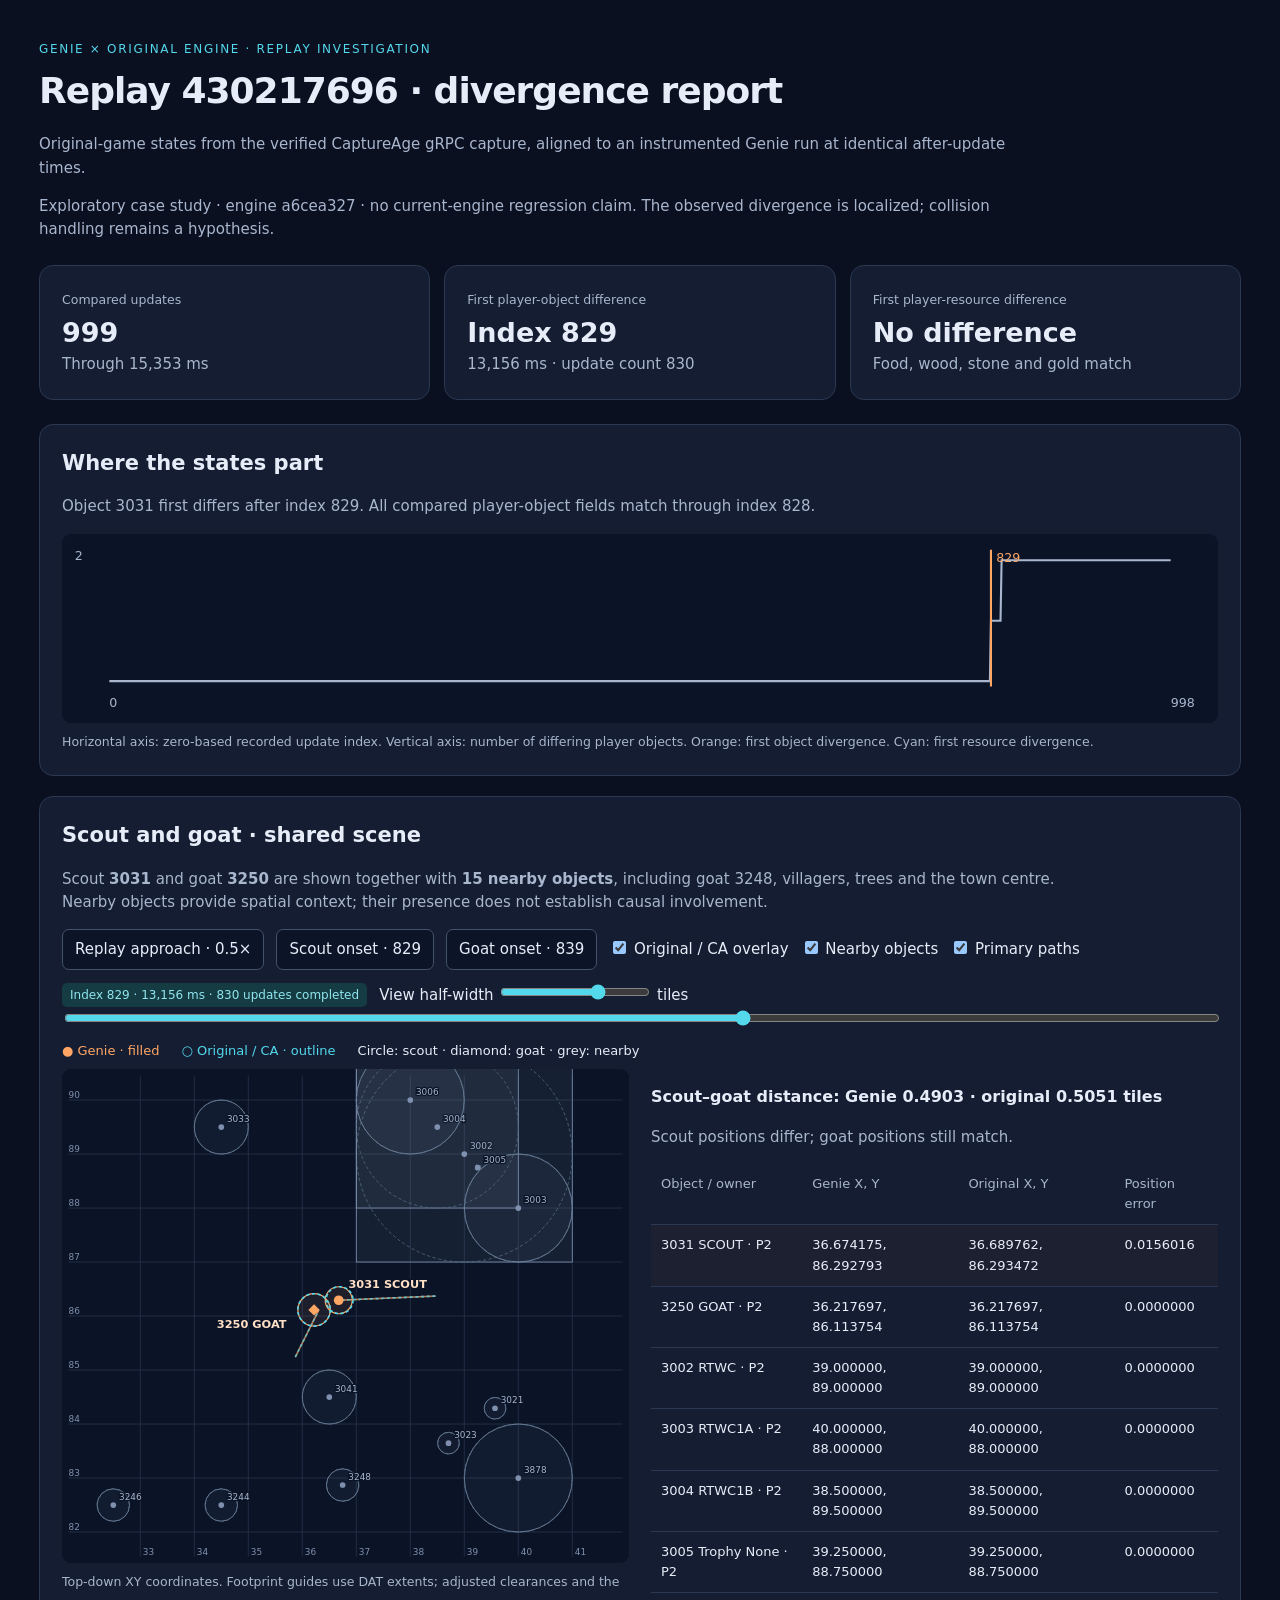
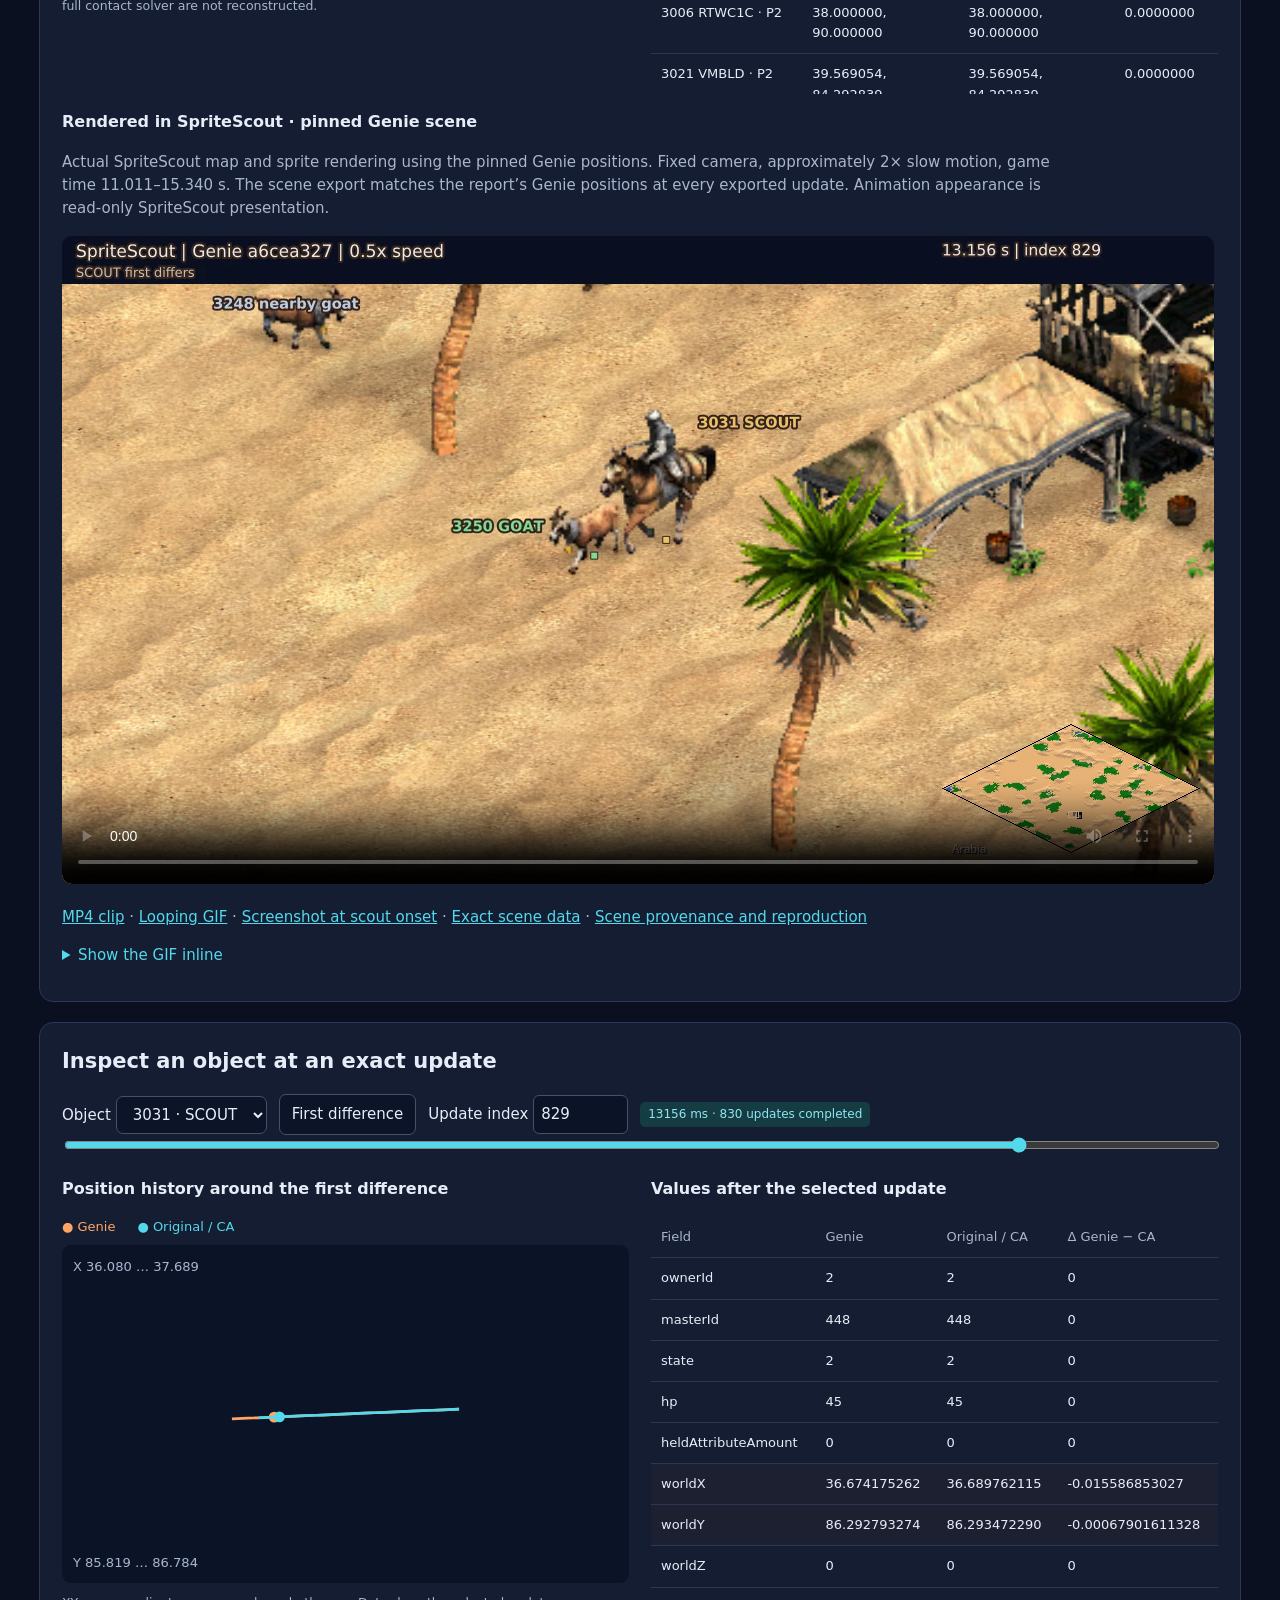
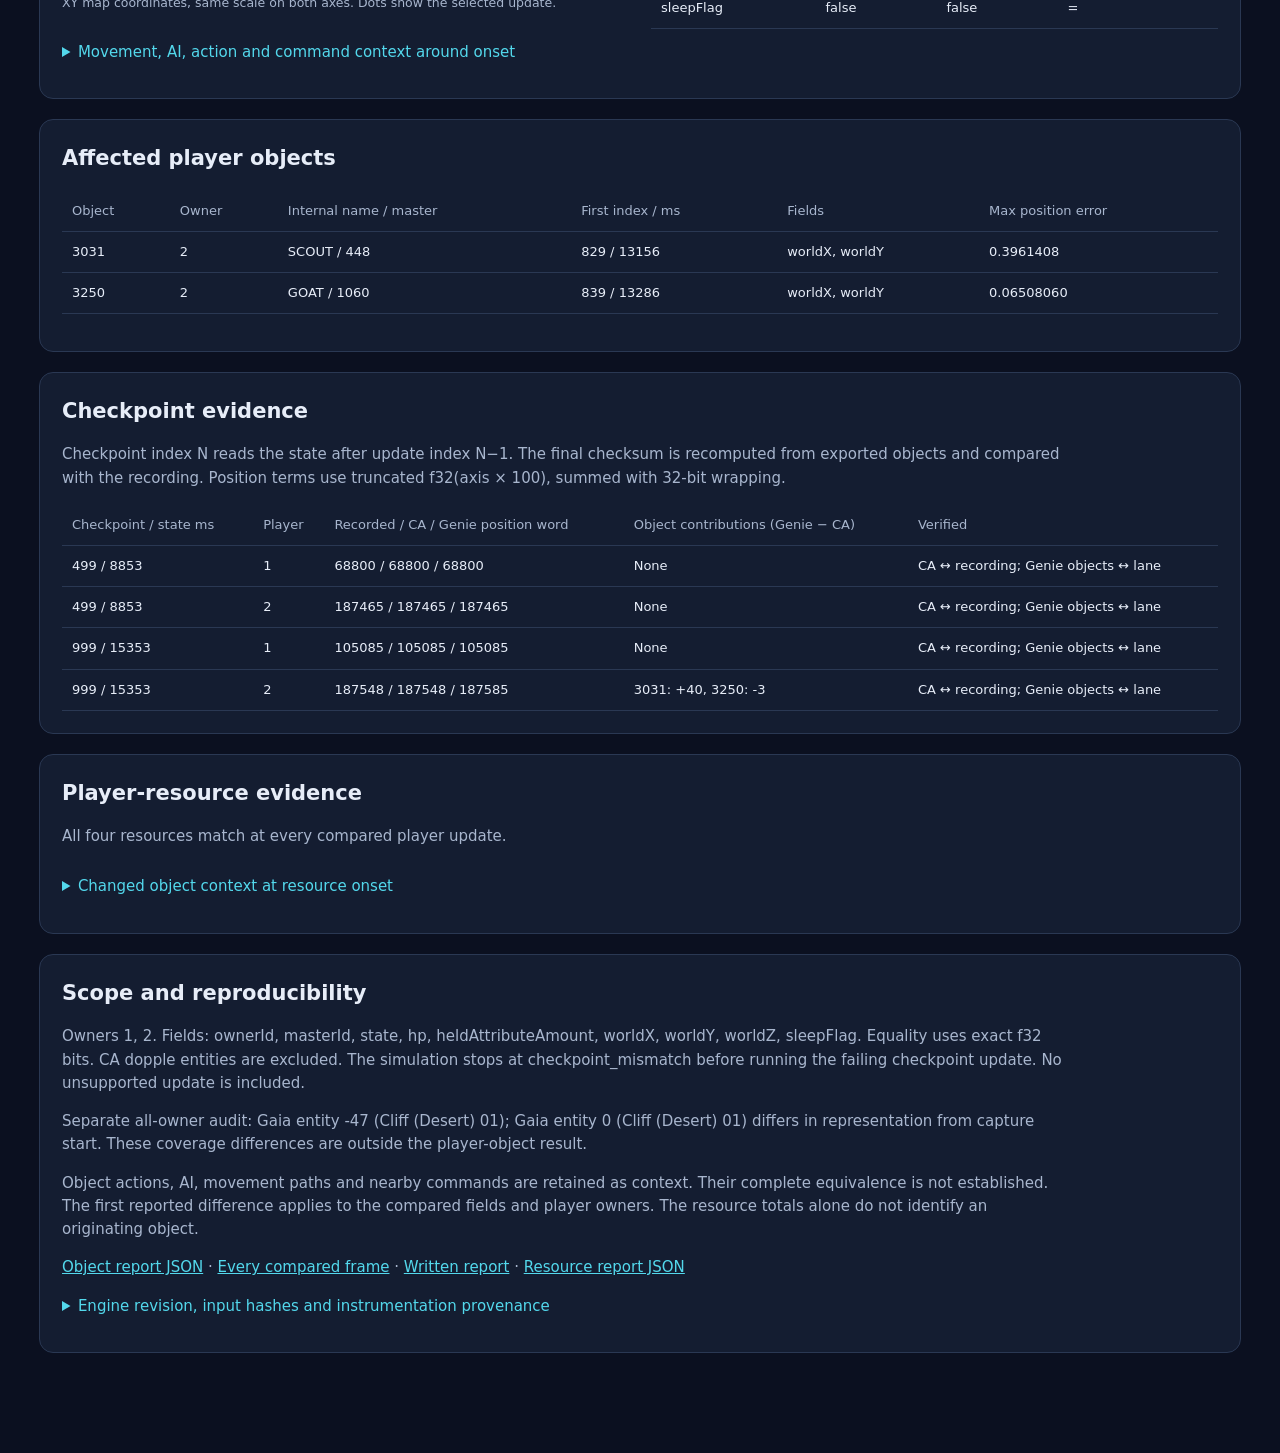
==== site/investigations/scout-goat/index.html @ dcfa1dea "Add unlinked scout and goat divergence investigation" ====
<!doctype html><html lang="en"><meta charset="utf-8"><meta name="viewport" content="width=device-width,initial-scale=1"><meta name="robots" content="noindex,nofollow,noarchive,nosnippet"><meta name="referrer" content="no-referrer"><meta name="description" content="Scout and goat replay divergence: exact per-tick states and SpriteScout rendering."><title>Scout and goat · replay divergence</title>
<style>
:root{color-scheme:dark;--bg:#0b1020;--card:#141d31;--text:#e7edf8;--muted:#a8b6ce;--cyan:#53d8ec;--orange:#ffa665;--line:#2a3853}*{box-sizing:border-box}body{margin:0;background:var(--bg);color:var(--text);font:15px/1.55 system-ui,sans-serif}main{max-width:1250px;margin:auto;padding:40px 24px 80px}h1{font-size:36px;letter-spacing:-1px;margin:4px 0 12px}h2{font-size:21px;margin:0 0 16px}h3{font-size:16px}p{max-width:1000px;color:var(--muted)}a{color:var(--cyan)}.eyebrow{color:var(--cyan);text-transform:uppercase;letter-spacing:.14em;font-size:12px}.grid{display:grid;grid-template-columns:repeat(3,1fr);gap:14px;margin:24px 0}.card,section{background:var(--card);border:1px solid var(--line);border-radius:14px;padding:22px}.card strong{font-size:27px;display:block}.muted,small{color:var(--muted)}section{margin:20px 0}.two{display:grid;grid-template-columns:1fr 1fr;gap:22px}table{border-collapse:collapse;width:100%;font-size:13px}th,td{text-align:left;padding:10px;border-bottom:1px solid var(--line);vertical-align:top}th{color:var(--muted);font-weight:500}td{font-variant-numeric:tabular-nums}tr.diff td{background:#4b2d302e}button,select,input{font:inherit}button,select{background:#0c1528;color:var(--text);border:1px solid #43526b;border-radius:7px;padding:8px 12px}button{cursor:pointer}input[type=range]{width:100%;accent-color:var(--cyan)}.controls{display:flex;align-items:center;gap:12px;flex-wrap:wrap}.badge{display:inline-block;background:#153c43;color:#90e5ee;border-radius:5px;padding:3px 8px;font-size:12px}.orange{color:var(--orange)}.cyan{color:var(--cyan)}svg{width:100%;background:#0b1427;border-radius:9px}.legend{display:flex;gap:22px;margin:8px 0;font-size:13px}pre{white-space:pre-wrap;overflow-wrap:anywhere;font-size:12px;background:#0b1427;padding:14px;border-radius:8px;max-height:420px;overflow:auto}details{margin:12px 0}summary{cursor:pointer;color:var(--cyan)}.scroll{overflow-x:auto}code{font-size:12px;overflow-wrap:anywhere}.empty{color:var(--muted);padding:10px 0}@media(max-width:760px){.grid,.two{grid-template-columns:1fr}main{padding:24px 12px}h1{font-size:28px}.card strong{font-size:24px}}
</style><main>
<div class="eyebrow">Genie × original engine · replay investigation</div><h1 id="title"></h1><p id="lead"></p>
<p class="muted">Exploratory case study · engine a6cea327 · no current-engine regression claim. The observed divergence is localized; collision handling remains a hypothesis.</p><div class="grid"><div class="card"><small>Compared updates</small><strong id="frames"></strong><span id="horizon" class="muted"></span></div><div class="card"><small>First player-object difference</small><strong id="first"></strong><span id="firstTime" class="muted"></span></div><div class="card"><small>First player-resource difference</small><strong id="resource"></strong><span id="resourceTime" class="muted"></span></div></div>
<section><h2>Where the states part</h2><p id="finding"></p><svg id="timeline" viewBox="0 0 1100 180" role="img" aria-label="Number of differing player objects per recorded update"></svg><small>Horizontal axis: zero-based recorded update index. Vertical axis: number of differing player objects. Orange: first object divergence. Cyan: first resource divergence.</small></section>
<section id="shared-scene">
<h2>Scout and goat · shared scene</h2><p>Scout <strong>3031</strong> and goat <strong>3250</strong> are shown together with <strong>15 nearby objects</strong>, including goat 3248, villagers, trees and the town centre. Nearby objects provide spatial context; their presence does not establish causal involvement.</p>
<div class="controls"><button id="scenePlay">Replay approach · 0.5×</button><button id="sceneScout">Scout onset · 829</button><button id="sceneGoat">Goat onset · 839</button><label><input id="sceneOriginal" type="checkbox" checked> Original / CA overlay</label><label><input id="sceneNearby" type="checkbox" checked> Nearby objects</label><label><input id="scenePaths" type="checkbox" checked> Primary paths</label></div>
<div class="controls" style="margin-top:12px"><span id="sceneTime" class="badge"></span><label>View half-width <input id="sceneZoom" type="range" min="1.5" max="6" step=".25" value="4.5" style="width:150px"> tiles</label></div>
<input id="sceneTick" type="range" min="0" step="1" aria-label="Shared scene recorded update">
<div class="legend"><span class="orange">● Genie · filled</span><span class="cyan">○ Original / CA · outline</span><span>Circle: scout · diamond: goat · grey: nearby</span></div>
<div class="two"><div><svg id="sceneMap" viewBox="0 0 700 610" role="img" aria-label="Shared scout and goat scene with nearby units and collision extents"></svg><small>Top-down XY coordinates. Footprint guides use DAT extents; adjusted clearances and the full contact solver are not reconstructed.</small></div><div><h3 id="sceneDistance"></h3><p id="sceneObservation"></p><div class="scroll" style="max-height:530px;overflow:auto"><table><thead><tr><th>Object / owner</th><th>Genie X, Y</th><th>Original X, Y</th><th>Position error</th></tr></thead><tbody id="sceneObjects"></tbody></table></div></div></div>
<h3>Rendered in SpriteScout · pinned Genie scene</h3><p>Actual SpriteScout map and sprite rendering using the pinned Genie positions. Fixed camera, approximately 2× slow motion, game time 11.011–15.340 s. The scene export matches the report’s Genie positions at every exported update. Animation appearance is read-only SpriteScout presentation.</p>
<video id="sceneVideo" controls playsinline preload="metadata" poster="scene/poster.png" style="width:100%;max-width:1152px;border-radius:10px;background:#0b1427"><source src="scene/scout-goat-genie.mp4" type="video/mp4">Your browser does not support this video. Use the download links below.</video>
<p><a href="scene/scout-goat-genie.mp4">MP4 clip</a> · <a href="scene/scout-goat-genie.gif">Looping GIF</a> · <a href="scene/poster.png">Screenshot at scout onset</a> · <a href="scene/scene.json">Exact scene data</a> · <a href="scene/README.md">Scene provenance and reproduction</a></p>
<details><summary>Show the GIF inline</summary><img src="scene/scout-goat-genie.gif" loading="lazy" alt="SpriteScout rendering of the scout and goat interaction in the pinned Genie simulation" style="width:100%;max-width:864px;border-radius:8px"></details>
</section>

<section id="explorer"><h2>Inspect an object at an exact update</h2><div class="controls"><label>Object <select id="object"></select></label><button id="jump">First difference</button><label>Update index <input id="tickNumber" type="number" min="0" style="width:95px;background:#0b1427;color:#e7edf8;border:1px solid #43526b;border-radius:6px;padding:7px"></label><span class="badge" id="tickLabel"></span></div><input type="range" id="tick" min="0" step="1" aria-label="Recorded update index"><div class="two"><div><h3>Position history around the first difference</h3><div class="legend"><span class="orange">● Genie</span><span class="cyan">● Original / CA</span></div><svg id="path" viewBox="0 0 520 310" role="img" aria-label="Genie and original object paths"></svg><small>XY map coordinates, same scale on both axes. Dots show the selected update.</small></div><div><h3>Values after the selected update</h3><div class="scroll"><table><thead><tr><th>Field</th><th>Genie</th><th>Original / CA</th><th>Δ Genie − CA</th></tr></thead><tbody id="values"></tbody></table></div></div></div><details><summary>Movement, AI, action and command context around onset</summary><pre id="context"></pre></details></section>
<section><h2>Affected player objects</h2><div class="scroll"><table><thead><tr><th>Object</th><th>Owner</th><th>Internal name / master</th><th>First index / ms</th><th>Fields</th><th>Max position error</th></tr></thead><tbody id="objects"></tbody></table></div><p id="noObjects"></p></section>
<section><h2>Checkpoint evidence</h2><p>Checkpoint index N reads the state after update index N−1. The final checksum is recomputed from exported objects and compared with the recording. Position terms use truncated f32(axis × 100), summed with 32-bit wrapping.</p><div id="checkpoints" class="scroll"></div></section>
<section id="resourceSection"><h2>Player-resource evidence</h2><p id="resourceFinding"></p><div id="resourceValues" class="scroll"></div><details><summary>Changed object context at resource onset</summary><pre id="resourceContext"></pre></details></section>
<section><h2>Scope and reproducibility</h2><p id="scope"></p><p id="coverage"></p><p>Object actions, AI, movement paths and nearby commands are retained as context. Their complete equivalence is not established. The first reported difference applies to the compared fields and player owners. The resource totals alone do not identify an originating object.</p><p><a href="report.json">Object report JSON</a> · <a href="differences.jsonl.gz">Every compared frame</a> · <a href="README.md">Written report</a> <span id="resourceLink"></span></p><details><summary>Engine revision, input hashes and instrumentation provenance</summary><pre id="provenance"></pre></details></section>
</main><script id="data" type="application/json">{"report":{"schema":1,"scope":{"owners":[1,2],"fields":["ownerId","masterId","state","hp","heldAttributeAmount","worldX","worldY","worldZ","sleepFlag"],"ca_dopple_entities_excluded":true,"float_comparison":"exact f32 bits","tick_index":"zero-based after-update index; completed_updates = tick_index + 1","quantized_position":"truncate f32(axis * 100), as checkpoint word 7","initial_state":"Genie initial snapshot retained; CA starts after first update"},"matched_frames":999,"last_compared":{"tick_index":998,"completed_updates":999,"world_time":15353},"end":{"type":"end","reason":"checkpoint_mismatch","completed_updates":999,"world_time":15353,"ignored_commands":0},"first_divergence":{"tick_index":829,"completed_updates":830,"world_time":13156,"differences":[{"id":3031,"owner":2,"master":448,"field":"worldX","genie":36.67417526245117,"ca":36.689762115478516,"delta":-0.01558685302734375,"genie_bits":"4212b25b","ca_bits":"4212c251"},{"id":3031,"owner":2,"master":448,"field":"worldY","genie":86.29279327392578,"ca":86.29347229003906,"delta":-0.00067901611328125,"genie_bits":"42ac95e9","ca_bits":"42ac9642"}]},"first_position_divergence":{"tick_index":829,"completed_updates":830,"world_time":13156,"differences":[{"id":3031,"owner":2,"master":448,"field":"worldX","genie":36.67417526245117,"ca":36.689762115478516,"delta":-0.01558685302734375,"genie_bits":"4212b25b","ca_bits":"4212c251"},{"id":3031,"owner":2,"master":448,"field":"worldY","genie":86.29279327392578,"ca":86.29347229003906,"delta":-0.00067901611328125,"genie_bits":"42ac95e9","ca_bits":"42ac9642"}]},"first_quantized_position_divergence":{"tick_index":829,"completed_updates":830,"world_time":13156,"differences":[{"id":3031,"owner":2,"master":448,"field":"worldX","genie":36.67417526245117,"ca":36.689762115478516,"delta":-0.01558685302734375,"genie_bits":"4212b25b","ca_bits":"4212c251"}]},"first_by_field":{"worldX":{"tick_index":829,"completed_updates":830,"world_time":13156,"id":3031,"owner":2,"master":448,"field":"worldX","genie":36.67417526245117,"ca":36.689762115478516,"delta":-0.01558685302734375,"genie_bits":"4212b25b","ca_bits":"4212c251"},"worldY":{"tick_index":829,"completed_updates":830,"world_time":13156,"id":3031,"owner":2,"master":448,"field":"worldY","genie":86.29279327392578,"ca":86.29347229003906,"delta":-0.00067901611328125,"genie_bits":"42ac95e9","ca_bits":"42ac9642"}},"objects":[{"id":3031,"owner":2,"master":448,"first_tick":829,"first_time":13156,"last_tick":998,"different_frames":170,"fields":{"worldX":{"tick_index":829,"completed_updates":830,"world_time":13156,"id":3031,"owner":2,"master":448,"field":"worldX","genie":36.67417526245117,"ca":36.689762115478516,"delta":-0.01558685302734375,"genie_bits":"4212b25b","ca_bits":"4212c251"},"worldY":{"tick_index":829,"completed_updates":830,"world_time":13156,"id":3031,"owner":2,"master":448,"field":"worldY","genie":86.29279327392578,"ca":86.29347229003906,"delta":-0.00067901611328125,"genie_bits":"42ac95e9","ca_bits":"42ac9642"}},"max_position_distance":0.3961408223084509},{"id":3250,"owner":2,"master":1060,"first_tick":839,"first_time":13286,"last_tick":998,"different_frames":160,"fields":{"worldX":{"tick_index":839,"completed_updates":840,"world_time":13286,"id":3250,"owner":2,"master":1060,"field":"worldX","genie":36.13066101074219,"ca":36.13976287841797,"delta":-0.00910186767578125,"genie_bits":"421085cc","ca_bits":"42108f1e"},"worldY":{"tick_index":839,"completed_updates":840,"world_time":13286,"id":3250,"owner":2,"master":1060,"field":"worldY","genie":86.11375427246094,"ca":86.12285614013672,"delta":-0.00910186767578125,"genie_bits":"42ac3a3e","ca_bits":"42ac3ee7"}},"max_position_distance":0.06508059985317417}],"timeline":[{"tick_index":0,"completed_updates":1,"world_time":104,"objects":0,"fields":0,"by_field":{},"commands":[]},{"tick_index":1,"completed_updates":2,"world_time":208,"objects":0,"fields":0,"by_field":{},"commands":[]},{"tick_index":2,"completed_updates":3,"world_time":312,"objects":0,"fields":0,"by_field":{},"commands":[]},{"tick_index":3,"completed_updates":4,"world_time":416,"objects":0,"fields":0,"by_field":{},"commands":[]},{"tick_index":4,"completed_updates":5,"world_time":520,"objects":0,"fields":0,"by_field":{},"commands":["Game(GameCommand { issuer: 1, sub: 16, player: 1, a: 0, speed: 0.0, value: 0 })","Game(GameCommand { issuer: 1, sub: 19, player: 1, a: 0, speed: 0.0, value: 0 })","TransformObject { player: 1, id: 2998, master: 1650 }","TransformObject { player: 1, id: 2998, master: 1650 }","TransformObject { player: 1, id: 2998, master: 1650 }","Game(GameCommand { issuer: 2, sub: 16, player: 2, a: 0, speed: 0.0, value: 0 })","Game(GameCommand { issuer: 2, sub: 19, player: 2, a: 0, speed: 0.0, value: 0 })"]},{"tick_index":5,"completed_updates":6,"world_time":624,"objects":0,"fields":0,"by_field":{},"commands":["TransformObject { player: 1, id: 2998, master: 1650 }"]},{"tick_index":6,"completed_updates":7,"world_time":728,"objects":0,"fields":0,"by_field":{},"commands":[]},{"tick_index":7,"completed_updates":8,"world_time":832,"objects":0,"fields":0,"by_field":{},"commands":[]},{"tick_index":8,"completed_updates":9,"world_time":936,"objects":0,"fields":0,"by_field":{},"commands":[]},{"tick_index":9,"completed_updates":10,"world_time":1040,"objects":0,"fields":0,"by_field":{},"commands":[]},{"tick_index":10,"completed_updates":11,"world_time":1144,"objects":0,"fields":0,"by_field":{},"commands":[]},{"tick_index":11,"completed_updates":12,"world_time":1248,"objects":0,"fields":0,"by_field":{},"commands":[]},{"tick_index":12,"completed_updates":13,"world_time":1352,"objects":0,"fields":0,"by_field":{},"commands":[]},{"tick_index":13,"completed_updates":14,"world_time":1456,"objects":0,"fields":0,"by_field":{},"commands":[]},{"tick_index":14,"completed_updates":15,"world_time":1560,"objects":0,"fields":0,"by_field":{},"commands":[]},{"tick_index":15,"completed_updates":16,"world_time":1664,"objects":0,"fields":0,"by_field":{},"commands":[]},{"tick_index":16,"completed_updates":17,"world_time":1768,"objects":0,"fields":0,"by_field":{},"commands":[]},{"tick_index":17,"completed_updates":18,"world_time":1872,"objects":0,"fields":0,"by_field":{},"commands":[]},{"tick_index":18,"completed_updates":19,"world_time":1976,"objects":0,"fields":0,"by_field":{},"commands":[]},{"tick_index":19,"completed_updates":20,"world_time":2080,"objects":0,"fields":0,"by_field":{},"commands":[]},{"tick_index":20,"completed_updates":21,"world_time":2184,"objects":0,"fields":0,"by_field":{},"commands":[]},{"tick_index":21,"completed_updates":22,"world_time":2288,"objects":0,"fields":0,"by_field":{},"commands":[]},{"tick_index":22,"completed_updates":23,"world_time":2392,"objects":0,"fields":0,"by_field":{},"commands":[]},{"tick_index":23,"completed_updates":24,"world_time":2496,"objects":0,"fields":0,"by_field":{},"commands":[]},{"tick_index":24,"completed_updates":25,"world_time":2600,"objects":0,"fields":0,"by_field":{},"commands":[]},{"tick_index":25,"completed_updates":26,"world_time":2704,"objects":0,"fields":0,"by_field":{},"commands":[]},{"tick_index":26,"completed_updates":27,"world_time":2717,"objects":0,"fields":0,"by_field":{},"commands":[]},{"tick_index":27,"completed_updates":28,"world_time":2730,"objects":0,"fields":0,"by_field":{},"commands":[]},{"tick_index":28,"completed_updates":29,"world_time":2743,"objects":0,"fields":0,"by_field":{},"commands":[]},{"tick_index":29,"completed_updates":30,"world_time":2756,"objects":0,"fields":0,"by_field":{},"commands":[]},{"tick_index":30,"completed_updates":31,"world_time":2769,"objects":0,"fields":0,"by_field":{},"commands":[]},{"tick_index":31,"completed_updates":32,"world_time":2782,"objects":0,"fields":0,"by_field":{},"commands":[]},{"tick_index":32,"completed_updates":33,"world_time":2795,"objects":0,"fields":0,"by_field":{},"commands":[]},{"tick_index":33,"completed_updates":34,"world_time":2808,"objects":0,"fields":0,"by_field":{},"commands":[]},{"tick_index":34,"completed_updates":35,"world_time":2821,"objects":0,"fields":0,"by_field":{},"commands":[]},{"tick_index":35,"completed_updates":36,"world_time":2834,"objects":0,"fields":0,"by_field":{},"commands":[]},{"tick_index":36,"completed_updates":37,"world_time":2847,"objects":0,"fields":0,"by_field":{},"commands":[]},{"tick_index":37,"completed_updates":38,"world_time":2860,"objects":0,"fields":0,"by_field":{},"commands":[]},{"tick_index":38,"completed_updates":39,"world_time":2873,"objects":0,"fields":0,"by_field":{},"commands":[]},{"tick_index":39,"completed_updates":40,"world_time":2886,"objects":0,"fields":0,"by_field":{},"commands":[]},{"tick_index":40,"completed_updates":41,"world_time":2899,"objects":0,"fields":0,"by_field":{},"commands":[]},{"tick_index":41,"completed_updates":42,"world_time":2912,"objects":0,"fields":0,"by_field":{},"commands":[]},{"tick_index":42,"completed_updates":43,"world_time":2925,"objects":0,"fields":0,"by_field":{},"commands":[]},{"tick_index":43,"completed_updates":44,"world_time":2938,"objects":0,"fields":0,"by_field":{},"commands":["Build { player: 2, master: 70, unit_ai: Ok(Some(17)), position: [40.0, 83.0, 0.0], builders: [3021, 3023], queued: false, commits: false, frame: 0 }"]},{"tick_index":44,"completed_updates":45,"world_time":2951,"objects":0,"fields":0,"by_field":{},"commands":[]},{"tick_index":45,"completed_updates":46,"world_time":2964,"objects":0,"fields":0,"by_field":{},"commands":[]},{"tick_index":46,"completed_updates":47,"world_time":2977,"objects":0,"fields":0,"by_field":{},"commands":[]},{"tick_index":47,"completed_updates":48,"world_time":2990,"objects":0,"fields":0,"by_field":{},"commands":[]},{"tick_index":48,"completed_updates":49,"world_time":3003,"objects":0,"fields":0,"by_field":{},"commands":[]},{"tick_index":49,"completed_updates":50,"world_time":3016,"objects":0,"fields":0,"by_field":{},"commands":[]},{"tick_index":50,"completed_updates":51,"world_time":3029,"objects":0,"fields":0,"by_field":{},"commands":[]},{"tick_index":51,"completed_updates":52,"world_time":3042,"objects":0,"fields":0,"by_field":{},"commands":[]},{"tick_index":52,"completed_updates":53,"world_time":3055,"objects":0,"fields":0,"by_field":{},"commands":[]},{"tick_index":53,"completed_updates":54,"world_time":3068,"objects":0,"fields":0,"by_field":{},"commands":[]},{"tick_index":54,"completed_updates":55,"world_time":3081,"objects":0,"fields":0,"by_field":{},"commands":[]},{"tick_index":55,"completed_updates":56,"world_time":3094,"objects":0,"fields":0,"by_field":{},"commands":[]},{"tick_index":56,"completed_updates":57,"world_time":3107,"objects":0,"fields":0,"by_field":{},"commands":[]},{"tick_index":57,"completed_updates":58,"world_time":3120,"objects":0,"fields":0,"by_field":{},"commands":[]},{"tick_index":58,"completed_updates":59,"world_time":3133,"objects":0,"fields":0,"by_field":{},"commands":[]},{"tick_index":59,"completed_updates":60,"world_time":3146,"objects":0,"fields":0,"by_field":{},"commands":[]},{"tick_index":60,"completed_updates":61,"world_time":3159,"objects":0,"fields":0,"by_field":{},"commands":[]},{"tick_index":61,"completed_updates":62,"world_time":3172,"objects":0,"fields":0,"by_field":{},"commands":[]},{"tick_index":62,"completed_updates":63,"world_time":3185,"objects":0,"fields":0,"by_field":{},"commands":[]},{"tick_index":63,"completed_updates":64,"world_time":3198,"objects":0,"fields":0,"by_field":{},"commands":[]},{"tick_index":64,"completed_updates":65,"world_time":3211,"objects":0,"fields":0,"by_field":{},"commands":[]},{"tick_index":65,"completed_updates":66,"world_time":3224,"objects":0,"fields":0,"by_field":{},"commands":[]},{"tick_index":66,"completed_updates":67,"world_time":3237,"objects":0,"fields":0,"by_field":{},"commands":[]},{"tick_index":67,"completed_updates":68,"world_time":3250,"objects":0,"fields":0,"by_field":{},"commands":[]},{"tick_index":68,"completed_updates":69,"world_time":3263,"objects":0,"fields":0,"by_field":{},"commands":[]},{"tick_index":69,"completed_updates":70,"world_time":3276,"objects":0,"fields":0,"by_field":{},"commands":[]},{"tick_index":70,"completed_updates":71,"world_time":3289,"objects":0,"fields":0,"by_field":{},"commands":[]},{"tick_index":71,"completed_updates":72,"world_time":3302,"objects":0,"fields":0,"by_field":{},"commands":[]},{"tick_index":72,"completed_updates":73,"world_time":3315,"objects":0,"fields":0,"by_field":{},"commands":[]},{"tick_index":73,"completed_updates":74,"world_time":3328,"objects":0,"fields":0,"by_field":{},"commands":[]},{"tick_index":74,"completed_updates":75,"world_time":3341,"objects":0,"fields":0,"by_field":{},"commands":[]},{"tick_index":75,"completed_updates":76,"world_time":3354,"objects":0,"fields":0,"by_field":{},"commands":[]},{"tick_index":76,"completed_updates":77,"world_time":3367,"objects":0,"fields":0,"by_field":{},"commands":[]},{"tick_index":77,"completed_updates":78,"world_time":3380,"objects":0,"fields":0,"by_field":{},"commands":[]},{"tick_index":78,"completed_updates":79,"world_time":3393,"objects":0,"fields":0,"by_field":{},"commands":[]},{"tick_index":79,"completed_updates":80,"world_time":3406,"objects":0,"fields":0,"by_field":{},"commands":[]},{"tick_index":80,"completed_updates":81,"world_time":3419,"objects":0,"fields":0,"by_field":{},"commands":[]},{"tick_index":81,"completed_updates":82,"world_time":3432,"objects":0,"fields":0,"by_field":{},"commands":[]},{"tick_index":82,"completed_updates":83,"world_time":3445,"objects":0,"fields":0,"by_field":{},"commands":[]},{"tick_index":83,"completed_updates":84,"world_time":3458,"objects":0,"fields":0,"by_field":{},"commands":[]},{"tick_index":84,"completed_updates":85,"world_time":3471,"objects":0,"fields":0,"by_field":{},"commands":[]},{"tick_index":85,"completed_updates":86,"world_time":3484,"objects":0,"fields":0,"by_field":{},"commands":[]},{"tick_index":86,"completed_updates":87,"world_time":3497,"objects":0,"fields":0,"by_field":{},"commands":[]},{"tick_index":87,"completed_updates":88,"world_time":3510,"objects":0,"fields":0,"by_field":{},"commands":[]},{"tick_index":88,"completed_updates":89,"world_time":3523,"objects":0,"fields":0,"by_field":{},"commands":[]},{"tick_index":89,"completed_updates":90,"world_time":3536,"objects":0,"fields":0,"by_field":{},"commands":[]},{"tick_index":90,"completed_updates":91,"world_time":3549,"objects":0,"fields":0,"by_field":{},"commands":[]},{"tick_index":91,"completed_updates":92,"world_time":3562,"objects":0,"fields":0,"by_field":{},"commands":[]},{"tick_index":92,"completed_updates":93,"world_time":3575,"objects":0,"fields":0,"by_field":{},"commands":[]},{"tick_index":93,"completed_updates":94,"world_time":3588,"objects":0,"fields":0,"by_field":{},"commands":[]},{"tick_index":94,"completed_updates":95,"world_time":3601,"objects":0,"fields":0,"by_field":{},"commands":[]},{"tick_index":95,"completed_updates":96,"world_time":3614,"objects":0,"fields":0,"by_field":{},"commands":[]},{"tick_index":96,"completed_updates":97,"world_time":3627,"objects":0,"fields":0,"by_field":{},"commands":[]},{"tick_index":97,"completed_updates":98,"world_time":3640,"objects":0,"fields":0,"by_field":{},"commands":[]},{"tick_index":98,"completed_updates":99,"world_time":3653,"objects":0,"fields":0,"by_field":{},"commands":[]},{"tick_index":99,"completed_updates":100,"world_time":3666,"objects":0,"fields":0,"by_field":{},"commands":[]},{"tick_index":100,"completed_updates":101,"world_time":3679,"objects":0,"fields":0,"by_field":{},"commands":[]},{"tick_index":101,"completed_updates":102,"world_time":3692,"objects":0,"fields":0,"by_field":{},"commands":[]},{"tick_index":102,"completed_updates":103,"world_time":3705,"objects":0,"fields":0,"by_field":{},"commands":[]},{"tick_index":103,"completed_updates":104,"world_time":3718,"objects":0,"fields":0,"by_field":{},"commands":[]},{"tick_index":104,"completed_updates":105,"world_time":3731,"objects":0,"fields":0,"by_field":{},"commands":[]},{"tick_index":105,"completed_updates":106,"world_time":3744,"objects":0,"fields":0,"by_field":{},"commands":[]},{"tick_index":106,"completed_updates":107,"world_time":3757,"objects":0,"fields":0,"by_field":{},"commands":[]},{"tick_index":107,"completed_updates":108,"world_time":3770,"objects":0,"fields":0,"by_field":{},"commands":[]},{"tick_index":108,"completed_updates":109,"world_time":3783,"objects":0,"fields":0,"by_field":{},"commands":[]},{"tick_index":109,"completed_updates":110,"world_time":3796,"objects":0,"fields":0,"by_field":{},"commands":[]},{"tick_index":110,"completed_updates":111,"world_time":3809,"objects":0,"fields":0,"by_field":{},"commands":[]},{"tick_index":111,"completed_updates":112,"world_time":3822,"objects":0,"fields":0,"by_field":{},"commands":[]},{"tick_index":112,"completed_updates":113,"world_time":3835,"objects":0,"fields":0,"by_field":{},"commands":[]},{"tick_index":113,"completed_updates":114,"world_time":3848,"objects":0,"fields":0,"by_field":{},"commands":[]},{"tick_index":114,"completed_updates":115,"world_time":3861,"objects":0,"fields":0,"by_field":{},"commands":[]},{"tick_index":115,"completed_updates":116,"world_time":3874,"objects":0,"fields":0,"by_field":{},"commands":[]},{"tick_index":116,"completed_updates":117,"world_time":3887,"objects":0,"fields":0,"by_field":{},"commands":[]},{"tick_index":117,"completed_updates":118,"world_time":3900,"objects":0,"fields":0,"by_field":{},"commands":[]},{"tick_index":118,"completed_updates":119,"world_time":3913,"objects":0,"fields":0,"by_field":{},"commands":[]},{"tick_index":119,"completed_updates":120,"world_time":3926,"objects":0,"fields":0,"by_field":{},"commands":[]},{"tick_index":120,"completed_updates":121,"world_time":3939,"objects":0,"fields":0,"by_field":{},"commands":[]},{"tick_index":121,"completed_updates":122,"world_time":3952,"objects":0,"fields":0,"by_field":{},"commands":[]},{"tick_index":122,"completed_updates":123,"world_time":3965,"objects":0,"fields":0,"by_field":{},"commands":[]},{"tick_index":123,"completed_updates":124,"world_time":3978,"objects":0,"fields":0,"by_field":{},"commands":[]},{"tick_index":124,"completed_updates":125,"world_time":3991,"objects":0,"fields":0,"by_field":{},"commands":[]},{"tick_index":125,"completed_updates":126,"world_time":4004,"objects":0,"fields":0,"by_field":{},"commands":[]},{"tick_index":126,"completed_updates":127,"world_time":4017,"objects":0,"fields":0,"by_field":{},"commands":[]},{"tick_index":127,"completed_updates":128,"world_time":4030,"objects":0,"fields":0,"by_field":{},"commands":[]},{"tick_index":128,"completed_updates":129,"world_time":4043,"objects":0,"fields":0,"by_field":{},"commands":[]},{"tick_index":129,"completed_updates":130,"world_time":4056,"objects":0,"fields":0,"by_field":{},"commands":[]},{"tick_index":130,"completed_updates":131,"world_time":4069,"objects":0,"fields":0,"by_field":{},"commands":[]},{"tick_index":131,"completed_updates":132,"world_time":4082,"objects":0,"fields":0,"by_field":{},"commands":[]},{"tick_index":132,"completed_updates":133,"world_time":4095,"objects":0,"fields":0,"by_field":{},"commands":[]},{"tick_index":133,"completed_updates":134,"world_time":4108,"objects":0,"fields":0,"by_field":{},"commands":[]},{"tick_index":134,"completed_updates":135,"world_time":4121,"objects":0,"fields":0,"by_field":{},"commands":[]},{"tick_index":135,"completed_updates":136,"world_time":4134,"objects":0,"fields":0,"by_field":{},"commands":[]},{"tick_index":136,"completed_updates":137,"world_time":4147,"objects":0,"fields":0,"by_field":{},"commands":[]},{"tick_index":137,"completed_updates":138,"world_time":4160,"objects":0,"fields":0,"by_field":{},"commands":[]},{"tick_index":138,"completed_updates":139,"world_time":4173,"objects":0,"fields":0,"by_field":{},"commands":[]},{"tick_index":139,"completed_updates":140,"world_time":4186,"objects":0,"fields":0,"by_field":{},"commands":[]},{"tick_index":140,"completed_updates":141,"world_time":4199,"objects":0,"fields":0,"by_field":{},"commands":[]},{"tick_index":141,"completed_updates":142,"world_time":4212,"objects":0,"fields":0,"by_field":{},"commands":[]},{"tick_index":142,"completed_updates":143,"world_time":4225,"objects":0,"fields":0,"by_field":{},"commands":[]},{"tick_index":143,"completed_updates":144,"world_time":4238,"objects":0,"fields":0,"by_field":{},"commands":[]},{"tick_index":144,"completed_updates":145,"world_time":4251,"objects":0,"fields":0,"by_field":{},"commands":[]},{"tick_index":145,"completed_updates":146,"world_time":4264,"objects":0,"fields":0,"by_field":{},"commands":[]},{"tick_index":146,"completed_updates":147,"world_time":4277,"objects":0,"fields":0,"by_field":{},"commands":[]},{"tick_index":147,"completed_updates":148,"world_time":4290,"objects":0,"fields":0,"by_field":{},"commands":[]},{"tick_index":148,"completed_updates":149,"world_time":4303,"objects":0,"fields":0,"by_field":{},"commands":[]},{"tick_index":149,"completed_updates":150,"world_time":4316,"objects":0,"fields":0,"by_field":{},"commands":[]},{"tick_index":150,"completed_updates":151,"world_time":4329,"objects":0,"fields":0,"by_field":{},"commands":[]},{"tick_index":151,"completed_updates":152,"world_time":4342,"objects":0,"fields":0,"by_field":{},"commands":[]},{"tick_index":152,"completed_updates":153,"world_time":4355,"objects":0,"fields":0,"by_field":{},"commands":[]},{"tick_index":153,"completed_updates":154,"world_time":4368,"objects":0,"fields":0,"by_field":{},"commands":[]},{"tick_index":154,"completed_updates":155,"world_time":4381,"objects":0,"fields":0,"by_field":{},"commands":[]},{"tick_index":155,"completed_updates":156,"world_time":4394,"objects":0,"fields":0,"by_field":{},"commands":[]},{"tick_index":156,"completed_updates":157,"world_time":4407,"objects":0,"fields":0,"by_field":{},"commands":[]},{"tick_index":157,"completed_updates":158,"world_time":4420,"objects":0,"fields":0,"by_field":{},"commands":[]},{"tick_index":158,"completed_updates":159,"world_time":4433,"objects":0,"fields":0,"by_field":{},"commands":[]},{"tick_index":159,"completed_updates":160,"world_time":4446,"objects":0,"fields":0,"by_field":{},"commands":[]},{"tick_index":160,"completed_updates":161,"world_time":4459,"objects":0,"fields":0,"by_field":{},"commands":[]},{"tick_index":161,"completed_updates":162,"world_time":4472,"objects":0,"fields":0,"by_field":{},"commands":[]},{"tick_index":162,"completed_updates":163,"world_time":4485,"objects":0,"fields":0,"by_field":{},"commands":[]},{"tick_index":163,"completed_updates":164,"world_time":4498,"objects":0,"fields":0,"by_field":{},"commands":[]},{"tick_index":164,"completed_updates":165,"world_time":4511,"objects":0,"fields":0,"by_field":{},"commands":[]},{"tick_index":165,"completed_updates":166,"world_time":4524,"objects":0,"fields":0,"by_field":{},"commands":[]},{"tick_index":166,"completed_updates":167,"world_time":4537,"objects":0,"fields":0,"by_field":{},"commands":[]},{"tick_index":167,"completed_updates":168,"world_time":4550,"objects":0,"fields":0,"by_field":{},"commands":[]},{"tick_index":168,"completed_updates":169,"world_time":4563,"objects":0,"fields":0,"by_field":{},"commands":["Build { player: 2, master: 70, unit_ai: Ok(Some(17)), position: [37.0, 96.0, 0.0], builders: [3027], queued: false, commits: false, frame: 2 }"]},{"tick_index":169,"completed_updates":170,"world_time":4576,"objects":0,"fields":0,"by_field":{},"commands":[]},{"tick_index":170,"completed_updates":171,"world_time":4589,"objects":0,"fields":0,"by_field":{},"commands":[]},{"tick_index":171,"completed_updates":172,"world_time":4602,"objects":0,"fields":0,"by_field":{},"commands":[]},{"tick_index":172,"completed_updates":173,"world_time":4615,"objects":0,"fields":0,"by_field":{},"commands":[]},{"tick_index":173,"completed_updates":174,"world_time":4628,"objects":0,"fields":0,"by_field":{},"commands":[]},{"tick_index":174,"completed_updates":175,"world_time":4641,"objects":0,"fields":0,"by_field":{},"commands":[]},{"tick_index":175,"completed_updates":176,"world_time":4654,"objects":0,"fields":0,"by_field":{},"commands":[]},{"tick_index":176,"completed_updates":177,"world_time":4667,"objects":0,"fields":0,"by_field":{},"commands":[]},{"tick_index":177,"completed_updates":178,"world_time":4680,"objects":0,"fields":0,"by_field":{},"commands":[]},{"tick_index":178,"completed_updates":179,"world_time":4693,"objects":0,"fields":0,"by_field":{},"commands":[]},{"tick_index":179,"completed_updates":180,"world_time":4706,"objects":0,"fields":0,"by_field":{},"commands":[]},{"tick_index":180,"completed_updates":181,"world_time":4719,"objects":0,"fields":0,"by_field":{},"commands":[]},{"tick_index":181,"completed_updates":182,"world_time":4732,"objects":0,"fields":0,"by_field":{},"commands":[]},{"tick_index":182,"completed_updates":183,"world_time":4745,"objects":0,"fields":0,"by_field":{},"commands":[]},{"tick_index":183,"completed_updates":184,"world_time":4758,"objects":0,"fields":0,"by_field":{},"commands":[]},{"tick_index":184,"completed_updates":185,"world_time":4771,"objects":0,"fields":0,"by_field":{},"commands":[]},{"tick_index":185,"completed_updates":186,"world_time":4784,"objects":0,"fields":0,"by_field":{},"commands":[]},{"tick_index":186,"completed_updates":187,"world_time":4797,"objects":0,"fields":0,"by_field":{},"commands":[]},{"tick_index":187,"completed_updates":188,"world_time":4810,"objects":0,"fields":0,"by_field":{},"commands":[]},{"tick_index":188,"completed_updates":189,"world_time":4823,"objects":0,"fields":0,"by_field":{},"commands":[]},{"tick_index":189,"completed_updates":190,"world_time":4836,"objects":0,"fields":0,"by_field":{},"commands":[]},{"tick_index":190,"completed_updates":191,"world_time":4849,"objects":0,"fields":0,"by_field":{},"commands":[]},{"tick_index":191,"completed_updates":192,"world_time":4862,"objects":0,"fields":0,"by_field":{},"commands":[]},{"tick_index":192,"completed_updates":193,"world_time":4875,"objects":0,"fields":0,"by_field":{},"commands":[]},{"tick_index":193,"completed_updates":194,"world_time":4888,"objects":0,"fields":0,"by_field":{},"commands":[]},{"tick_index":194,"completed_updates":195,"world_time":4901,"objects":0,"fields":0,"by_field":{},"commands":[]},{"tick_index":195,"completed_updates":196,"world_time":4914,"objects":0,"fields":0,"by_field":{},"commands":[]},{"tick_index":196,"completed_updates":197,"world_time":4927,"objects":0,"fields":0,"by_field":{},"commands":[]},{"tick_index":197,"completed_updates":198,"world_time":4940,"objects":0,"fields":0,"by_field":{},"commands":[]},{"tick_index":198,"completed_updates":199,"world_time":4953,"objects":0,"fields":0,"by_field":{},"commands":[]},{"tick_index":199,"completed_updates":200,"world_time":4966,"objects":0,"fields":0,"by_field":{},"commands":["Queue { player: 2, buildings: [3002], unit: 83, amount: 1, button: 1 }"]},{"tick_index":200,"completed_updates":201,"world_time":4979,"objects":0,"fields":0,"by_field":{},"commands":[]},{"tick_index":201,"completed_updates":202,"world_time":4992,"objects":0,"fields":0,"by_field":{},"commands":[]},{"tick_index":202,"completed_updates":203,"world_time":5005,"objects":0,"fields":0,"by_field":{},"commands":[]},{"tick_index":203,"completed_updates":204,"world_time":5018,"objects":0,"fields":0,"by_field":{},"commands":[]},{"tick_index":204,"completed_updates":205,"world_time":5031,"objects":0,"fields":0,"by_field":{},"commands":[]},{"tick_index":205,"completed_updates":206,"world_time":5044,"objects":0,"fields":0,"by_field":{},"commands":[]},{"tick_index":206,"completed_updates":207,"world_time":5057,"objects":0,"fields":0,"by_field":{},"commands":[]},{"tick_index":207,"completed_updates":208,"world_time":5070,"objects":0,"fields":0,"by_field":{},"commands":[]},{"tick_index":208,"completed_updates":209,"world_time":5083,"objects":0,"fields":0,"by_field":{},"commands":[]},{"tick_index":209,"completed_updates":210,"world_time":5096,"objects":0,"fields":0,"by_field":{},"commands":[]},{"tick_index":210,"completed_updates":211,"world_time":5109,"objects":0,"fields":0,"by_field":{},"commands":[]},{"tick_index":211,"completed_updates":212,"world_time":5122,"objects":0,"fields":0,"by_field":{},"commands":[]},{"tick_index":212,"completed_updates":213,"world_time":5135,"objects":0,"fields":0,"by_field":{},"commands":[]},{"tick_index":213,"completed_updates":214,"world_time":5148,"objects":0,"fields":0,"by_field":{},"commands":[]},{"tick_index":214,"completed_updates":215,"world_time":5161,"objects":0,"fields":0,"by_field":{},"commands":[]},{"tick_index":215,"completed_updates":216,"world_time":5174,"objects":0,"fields":0,"by_field":{},"commands":[]},{"tick_index":216,"completed_updates":217,"world_time":5187,"objects":0,"fields":0,"by_field":{},"commands":[]},{"tick_index":217,"completed_updates":218,"world_time":5200,"objects":0,"fields":0,"by_field":{},"commands":[]},{"tick_index":218,"completed_updates":219,"world_time":5213,"objects":0,"fields":0,"by_field":{},"commands":[]},{"tick_index":219,"completed_updates":220,"world_time":5226,"objects":0,"fields":0,"by_field":{},"commands":[]},{"tick_index":220,"completed_updates":221,"world_time":5239,"objects":0,"fields":0,"by_field":{},"commands":[]},{"tick_index":221,"completed_updates":222,"world_time":5252,"objects":0,"fields":0,"by_field":{},"commands":[]},{"tick_index":222,"completed_updates":223,"world_time":5265,"objects":0,"fields":0,"by_field":{},"commands":[]},{"tick_index":223,"completed_updates":224,"world_time":5278,"objects":0,"fields":0,"by_field":{},"commands":[]},{"tick_index":224,"completed_updates":225,"world_time":5291,"objects":0,"fields":0,"by_field":{},"commands":[]},{"tick_index":225,"completed_updates":226,"world_time":5304,"objects":0,"fields":0,"by_field":{},"commands":[]},{"tick_index":226,"completed_updates":227,"world_time":5317,"objects":0,"fields":0,"by_field":{},"commands":[]},{"tick_index":227,"completed_updates":228,"world_time":5330,"objects":0,"fields":0,"by_field":{},"commands":[]},{"tick_index":228,"completed_updates":229,"world_time":5343,"objects":0,"fields":0,"by_field":{},"commands":[]},{"tick_index":229,"completed_updates":230,"world_time":5356,"objects":0,"fields":0,"by_field":{},"commands":[]},{"tick_index":230,"completed_updates":231,"world_time":5369,"objects":0,"fields":0,"by_field":{},"commands":[]},{"tick_index":231,"completed_updates":232,"world_time":5382,"objects":0,"fields":0,"by_field":{},"commands":["Queue { player: 2, buildings: [3002], unit: 83, amount: 1, button: 1 }"]},{"tick_index":232,"completed_updates":233,"world_time":5395,"objects":0,"fields":0,"by_field":{},"commands":[]},{"tick_index":233,"completed_updates":234,"world_time":5408,"objects":0,"fields":0,"by_field":{},"commands":[]},{"tick_index":234,"completed_updates":235,"world_time":5421,"objects":0,"fields":0,"by_field":{},"commands":[]},{"tick_index":235,"completed_updates":236,"world_time":5434,"objects":0,"fields":0,"by_field":{},"commands":[]},{"tick_index":236,"completed_updates":237,"world_time":5447,"objects":0,"fields":0,"by_field":{},"commands":[]},{"tick_index":237,"completed_updates":238,"world_time":5460,"objects":0,"fields":0,"by_field":{},"commands":[]},{"tick_index":238,"completed_updates":239,"world_time":5473,"objects":0,"fields":0,"by_field":{},"commands":[]},{"tick_index":239,"completed_updates":240,"world_time":5486,"objects":0,"fields":0,"by_field":{},"commands":[]},{"tick_index":240,"completed_updates":241,"world_time":5499,"objects":0,"fields":0,"by_field":{},"commands":[]},{"tick_index":241,"completed_updates":242,"world_time":5512,"objects":0,"fields":0,"by_field":{},"commands":[]},{"tick_index":242,"completed_updates":243,"world_time":5525,"objects":0,"fields":0,"by_field":{},"commands":[]},{"tick_index":243,"completed_updates":244,"world_time":5538,"objects":0,"fields":0,"by_field":{},"commands":[]},{"tick_index":244,"completed_updates":245,"world_time":5551,"objects":0,"fields":0,"by_field":{},"commands":[]},{"tick_index":245,"completed_updates":246,"world_time":5564,"objects":0,"fields":0,"by_field":{},"commands":[]},{"tick_index":246,"completed_updates":247,"world_time":5577,"objects":0,"fields":0,"by_field":{},"commands":[]},{"tick_index":247,"completed_updates":248,"world_time":5590,"objects":0,"fields":0,"by_field":{},"commands":[]},{"tick_index":248,"completed_updates":249,"world_time":5603,"objects":0,"fields":0,"by_field":{},"commands":[]},{"tick_index":249,"completed_updates":250,"world_time":5616,"objects":0,"fields":0,"by_field":{},"commands":[]},{"tick_index":250,"completed_updates":251,"world_time":5629,"objects":0,"fields":0,"by_field":{},"commands":[]},{"tick_index":251,"completed_updates":252,"world_time":5642,"objects":0,"fields":0,"by_field":{},"commands":[]},{"tick_index":252,"completed_updates":253,"world_time":5655,"objects":0,"fields":0,"by_field":{},"commands":[]},{"tick_index":253,"completed_updates":254,"world_time":5668,"objects":0,"fields":0,"by_field":{},"commands":[]},{"tick_index":254,"completed_updates":255,"world_time":5681,"objects":0,"fields":0,"by_field":{},"commands":[]},{"tick_index":255,"completed_updates":256,"world_time":5694,"objects":0,"fields":0,"by_field":{},"commands":[]},{"tick_index":256,"completed_updates":257,"world_time":5707,"objects":0,"fields":0,"by_field":{},"commands":[]},{"tick_index":257,"completed_updates":258,"world_time":5720,"objects":0,"fields":0,"by_field":{},"commands":[]},{"tick_index":258,"completed_updates":259,"world_time":5733,"objects":0,"fields":0,"by_field":{},"commands":[]},{"tick_index":259,"completed_updates":260,"world_time":5746,"objects":0,"fields":0,"by_field":{},"commands":[]},{"tick_index":260,"completed_updates":261,"world_time":5759,"objects":0,"fields":0,"by_field":{},"commands":[]},{"tick_index":261,"completed_updates":262,"world_time":5772,"objects":0,"fields":0,"by_field":{},"commands":[]},{"tick_index":262,"completed_updates":263,"world_time":5785,"objects":0,"fields":0,"by_field":{},"commands":[]},{"tick_index":263,"completed_updates":264,"world_time":5798,"objects":0,"fields":0,"by_field":{},"commands":[]},{"tick_index":264,"completed_updates":265,"world_time":5811,"objects":0,"fields":0,"by_field":{},"commands":[]},{"tick_index":265,"completed_updates":266,"world_time":5824,"objects":0,"fields":0,"by_field":{},"commands":[]},{"tick_index":266,"completed_updates":267,"world_time":5837,"objects":0,"fields":0,"by_field":{},"commands":[]},{"tick_index":267,"completed_updates":268,"world_time":5850,"objects":0,"fields":0,"by_field":{},"commands":[]},{"tick_index":268,"completed_updates":269,"world_time":5863,"objects":0,"fields":0,"by_field":{},"commands":[]},{"tick_index":269,"completed_updates":270,"world_time":5876,"objects":0,"fields":0,"by_field":{},"commands":[]},{"tick_index":270,"completed_updates":271,"world_time":5889,"objects":0,"fields":0,"by_field":{},"commands":[]},{"tick_index":271,"completed_updates":272,"world_time":5902,"objects":0,"fields":0,"by_field":{},"commands":[]},{"tick_index":272,"completed_updates":273,"world_time":5915,"objects":0,"fields":0,"by_field":{},"commands":[]},{"tick_index":273,"completed_updates":274,"world_time":5928,"objects":0,"fields":0,"by_field":{},"commands":[]},{"tick_index":274,"completed_updates":275,"world_time":5941,"objects":0,"fields":0,"by_field":{},"commands":[]},{"tick_index":275,"completed_updates":276,"world_time":5954,"objects":0,"fields":0,"by_field":{},"commands":[]},{"tick_index":276,"completed_updates":277,"world_time":5967,"objects":0,"fields":0,"by_field":{},"commands":[]},{"tick_index":277,"completed_updates":278,"world_time":5980,"objects":0,"fields":0,"by_field":{},"commands":[]},{"tick_index":278,"completed_updates":279,"world_time":5993,"objects":0,"fields":0,"by_field":{},"commands":["Order { player: 2, units: [3031], order: Some(Move(MoveOrder { target: -1, point: [38.6875, 89.1875], queued: false, direct: true, human: true, control: false })) }"]},{"tick_index":279,"completed_updates":280,"world_time":6006,"objects":0,"fields":0,"by_field":{},"commands":[]},{"tick_index":280,"completed_updates":281,"world_time":6019,"objects":0,"fields":0,"by_field":{},"commands":[]},{"tick_index":281,"completed_updates":282,"world_time":6032,"objects":0,"fields":0,"by_field":{},"commands":[]},{"tick_index":282,"completed_updates":283,"world_time":6045,"objects":0,"fields":0,"by_field":{},"commands":[]},{"tick_index":283,"completed_updates":284,"world_time":6058,"objects":0,"fields":0,"by_field":{},"commands":[]},{"tick_index":284,"completed_updates":285,"world_time":6071,"objects":0,"fields":0,"by_field":{},"commands":[]},{"tick_index":285,"completed_updates":286,"world_time":6084,"objects":0,"fields":0,"by_field":{},"commands":[]},{"tick_index":286,"completed_updates":287,"world_time":6097,"objects":0,"fields":0,"by_field":{},"commands":[]},{"tick_index":287,"completed_updates":288,"world_time":6110,"objects":0,"fields":0,"by_field":{},"commands":[]},{"tick_index":288,"completed_updates":289,"world_time":6123,"objects":0,"fields":0,"by_field":{},"commands":[]},{"tick_index":289,"completed_updates":290,"world_time":6136,"objects":0,"fields":0,"by_field":{},"commands":[]},{"tick_index":290,"completed_updates":291,"world_time":6149,"objects":0,"fields":0,"by_field":{},"commands":[]},{"tick_index":291,"completed_updates":292,"world_time":6162,"objects":0,"fields":0,"by_field":{},"commands":[]},{"tick_index":292,"completed_updates":293,"world_time":6175,"objects":0,"fields":0,"by_field":{},"commands":[]},{"tick_index":293,"completed_updates":294,"world_time":6188,"objects":0,"fields":0,"by_field":{},"commands":["Order { player: 2, units: [3031], order: Some(Move(MoveOrder { target: -1, point: [37.625, 88.166664], queued: false, direct: true, human: true, control: false })) }"]},{"tick_index":294,"completed_updates":295,"world_time":6201,"objects":0,"fields":0,"by_field":{},"commands":[]},{"tick_index":295,"completed_updates":296,"world_time":6214,"objects":0,"fields":0,"by_field":{},"commands":[]},{"tick_index":296,"completed_updates":297,"world_time":6227,"objects":0,"fields":0,"by_field":{},"commands":[]},{"tick_index":297,"completed_updates":298,"world_time":6240,"objects":0,"fields":0,"by_field":{},"commands":[]},{"tick_index":298,"completed_updates":299,"world_time":6253,"objects":0,"fields":0,"by_field":{},"commands":[]},{"tick_index":299,"completed_updates":300,"world_time":6266,"objects":0,"fields":0,"by_field":{},"commands":[]},{"tick_index":300,"completed_updates":301,"world_time":6279,"objects":0,"fields":0,"by_field":{},"commands":[]},{"tick_index":301,"completed_updates":302,"world_time":6292,"objects":0,"fields":0,"by_field":{},"commands":[]},{"tick_index":302,"completed_updates":303,"world_time":6305,"objects":0,"fields":0,"by_field":{},"commands":[]},{"tick_index":303,"completed_updates":304,"world_time":6318,"objects":0,"fields":0,"by_field":{},"commands":[]},{"tick_index":304,"completed_updates":305,"world_time":6331,"objects":0,"fields":0,"by_field":{},"commands":[]},{"tick_index":305,"completed_updates":306,"world_time":6344,"objects":0,"fields":0,"by_field":{},"commands":[]},{"tick_index":306,"completed_updates":307,"world_time":6357,"objects":0,"fields":0,"by_field":{},"commands":[]},{"tick_index":307,"completed_updates":308,"world_time":6370,"objects":0,"fields":0,"by_field":{},"commands":[]},{"tick_index":308,"completed_updates":309,"world_time":6383,"objects":0,"fields":0,"by_field":{},"commands":[]},{"tick_index":309,"completed_updates":310,"world_time":6396,"objects":0,"fields":0,"by_field":{},"commands":["Order { player: 2, units: [3031], order: Some(Move(MoveOrder { target: -1, point: [35.927082, 86.260414], queued: false, direct: true, human: true, control: true })) }"]},{"tick_index":310,"completed_updates":311,"world_time":6409,"objects":0,"fields":0,"by_field":{},"commands":[]},{"tick_index":311,"completed_updates":312,"world_time":6422,"objects":0,"fields":0,"by_field":{},"commands":[]},{"tick_index":312,"completed_updates":313,"world_time":6435,"objects":0,"fields":0,"by_field":{},"commands":[]},{"tick_index":313,"completed_updates":314,"world_time":6448,"objects":0,"fields":0,"by_field":{},"commands":[]},{"tick_index":314,"completed_updates":315,"world_time":6461,"objects":0,"fields":0,"by_field":{},"commands":[]},{"tick_index":315,"completed_updates":316,"world_time":6474,"objects":0,"fields":0,"by_field":{},"commands":[]},{"tick_index":316,"completed_updates":317,"world_time":6487,"objects":0,"fields":0,"by_field":{},"commands":[]},{"tick_index":317,"completed_updates":318,"world_time":6500,"objects":0,"fields":0,"by_field":{},"commands":[]},{"tick_index":318,"completed_updates":319,"world_time":6513,"objects":0,"fields":0,"by_field":{},"commands":[]},{"tick_index":319,"completed_updates":320,"world_time":6526,"objects":0,"fields":0,"by_field":{},"commands":[]},{"tick_index":320,"completed_updates":321,"world_time":6539,"objects":0,"fields":0,"by_field":{},"commands":[]},{"tick_index":321,"completed_updates":322,"world_time":6552,"objects":0,"fields":0,"by_field":{},"commands":[]},{"tick_index":322,"completed_updates":323,"world_time":6565,"objects":0,"fields":0,"by_field":{},"commands":[]},{"tick_index":323,"completed_updates":324,"world_time":6578,"objects":0,"fields":0,"by_field":{},"commands":[]},{"tick_index":324,"completed_updates":325,"world_time":6591,"objects":0,"fields":0,"by_field":{},"commands":[]},{"tick_index":325,"completed_updates":326,"world_time":6604,"objects":0,"fields":0,"by_field":{},"commands":[]},{"tick_index":326,"completed_updates":327,"world_time":6617,"objects":0,"fields":0,"by_field":{},"commands":[]},{"tick_index":327,"completed_updates":328,"world_time":6630,"objects":0,"fields":0,"by_field":{},"commands":[]},{"tick_index":328,"completed_updates":329,"world_time":6643,"objects":0,"fields":0,"by_field":{},"commands":[]},{"tick_index":329,"completed_updates":330,"world_time":6656,"objects":0,"fields":0,"by_field":{},"commands":[]},{"tick_index":330,"completed_updates":331,"world_time":6669,"objects":0,"fields":0,"by_field":{},"commands":[]},{"tick_index":331,"completed_updates":332,"world_time":6682,"objects":0,"fields":0,"by_field":{},"commands":[]},{"tick_index":332,"completed_updates":333,"world_time":6695,"objects":0,"fields":0,"by_field":{},"commands":[]},{"tick_index":333,"completed_updates":334,"world_time":6708,"objects":0,"fields":0,"by_field":{},"commands":[]},{"tick_index":334,"completed_updates":335,"world_time":6721,"objects":0,"fields":0,"by_field":{},"commands":[]},{"tick_index":335,"completed_updates":336,"world_time":6734,"objects":0,"fields":0,"by_field":{},"commands":[]},{"tick_index":336,"completed_updates":337,"world_time":6747,"objects":0,"fields":0,"by_field":{},"commands":[]},{"tick_index":337,"completed_updates":338,"world_time":6760,"objects":0,"fields":0,"by_field":{},"commands":[]},{"tick_index":338,"completed_updates":339,"world_time":6773,"objects":0,"fields":0,"by_field":{},"commands":[]},{"tick_index":339,"completed_updates":340,"world_time":6786,"objects":0,"fields":0,"by_field":{},"commands":[]},{"tick_index":340,"completed_updates":341,"world_time":6799,"objects":0,"fields":0,"by_field":{},"commands":[]},{"tick_index":341,"completed_updates":342,"world_time":6812,"objects":0,"fields":0,"by_field":{},"commands":[]},{"tick_index":342,"completed_updates":343,"world_time":6825,"objects":0,"fields":0,"by_field":{},"commands":[]},{"tick_index":343,"completed_updates":344,"world_time":6838,"objects":0,"fields":0,"by_field":{},"commands":[]},{"tick_index":344,"completed_updates":345,"world_time":6851,"objects":0,"fields":0,"by_field":{},"commands":[]},{"tick_index":345,"completed_updates":346,"world_time":6864,"objects":0,"fields":0,"by_field":{},"commands":[]},{"tick_index":346,"completed_updates":347,"world_time":6877,"objects":0,"fields":0,"by_field":{},"commands":[]},{"tick_index":347,"completed_updates":348,"world_time":6890,"objects":0,"fields":0,"by_field":{},"commands":[]},{"tick_index":348,"completed_updates":349,"world_time":6903,"objects":0,"fields":0,"by_field":{},"commands":[]},{"tick_index":349,"completed_updates":350,"world_time":6916,"objects":0,"fields":0,"by_field":{},"commands":[]},{"tick_index":350,"completed_updates":351,"world_time":6929,"objects":0,"fields":0,"by_field":{},"commands":[]},{"tick_index":351,"completed_updates":352,"world_time":6942,"objects":0,"fields":0,"by_field":{},"commands":[]},{"tick_index":352,"completed_updates":353,"world_time":6955,"objects":0,"fields":0,"by_field":{},"commands":[]},{"tick_index":353,"completed_updates":354,"world_time":6968,"objects":0,"fields":0,"by_field":{},"commands":[]},{"tick_index":354,"completed_updates":355,"world_time":6981,"objects":0,"fields":0,"by_field":{},"commands":[]},{"tick_index":355,"completed_updates":356,"world_time":6994,"objects":0,"fields":0,"by_field":{},"commands":[]},{"tick_index":356,"completed_updates":357,"world_time":7007,"objects":0,"fields":0,"by_field":{},"commands":[]},{"tick_index":357,"completed_updates":358,"world_time":7020,"objects":0,"fields":0,"by_field":{},"commands":[]},{"tick_index":358,"completed_updates":359,"world_time":7033,"objects":0,"fields":0,"by_field":{},"commands":[]},{"tick_index":359,"completed_updates":360,"world_time":7046,"objects":0,"fields":0,"by_field":{},"commands":[]},{"tick_index":360,"completed_updates":361,"world_time":7059,"objects":0,"fields":0,"by_field":{},"commands":[]},{"tick_index":361,"completed_updates":362,"world_time":7072,"objects":0,"fields":0,"by_field":{},"commands":[]},{"tick_index":362,"completed_updates":363,"world_time":7085,"objects":0,"fields":0,"by_field":{},"commands":[]},{"tick_index":363,"completed_updates":364,"world_time":7098,"objects":0,"fields":0,"by_field":{},"commands":[]},{"tick_index":364,"completed_updates":365,"world_time":7111,"objects":0,"fields":0,"by_field":{},"commands":[]},{"tick_index":365,"completed_updates":366,"world_time":7124,"objects":0,"fields":0,"by_field":{},"commands":[]},{"tick_index":366,"completed_updates":367,"world_time":7137,"objects":0,"fields":0,"by_field":{},"commands":[]},{"tick_index":367,"completed_updates":368,"world_time":7150,"objects":0,"fields":0,"by_field":{},"commands":[]},{"tick_index":368,"completed_updates":369,"world_time":7163,"objects":0,"fields":0,"by_field":{},"commands":[]},{"tick_index":369,"completed_updates":370,"world_time":7176,"objects":0,"fields":0,"by_field":{},"commands":[]},{"tick_index":370,"completed_updates":371,"world_time":7189,"objects":0,"fields":0,"by_field":{},"commands":[]},{"tick_index":371,"completed_updates":372,"world_time":7202,"objects":0,"fields":0,"by_field":{},"commands":[]},{"tick_index":372,"completed_updates":373,"world_time":7215,"objects":0,"fields":0,"by_field":{},"commands":[]},{"tick_index":373,"completed_updates":374,"world_time":7228,"objects":0,"fields":0,"by_field":{},"commands":[]},{"tick_index":374,"completed_updates":375,"world_time":7241,"objects":0,"fields":0,"by_field":{},"commands":[]},{"tick_index":375,"completed_updates":376,"world_time":7254,"objects":0,"fields":0,"by_field":{},"commands":[]},{"tick_index":376,"completed_updates":377,"world_time":7267,"objects":0,"fields":0,"by_field":{},"commands":[]},{"tick_index":377,"completed_updates":378,"world_time":7280,"objects":0,"fields":0,"by_field":{},"commands":[]},{"tick_index":378,"completed_updates":379,"world_time":7293,"objects":0,"fields":0,"by_field":{},"commands":[]},{"tick_index":379,"completed_updates":380,"world_time":7306,"objects":0,"fields":0,"by_field":{},"commands":[]},{"tick_index":380,"completed_updates":381,"world_time":7319,"objects":0,"fields":0,"by_field":{},"commands":[]},{"tick_index":381,"completed_updates":382,"world_time":7332,"objects":0,"fields":0,"by_field":{},"commands":[]},{"tick_index":382,"completed_updates":383,"world_time":7345,"objects":0,"fields":0,"by_field":{},"commands":[]},{"tick_index":383,"completed_updates":384,"world_time":7358,"objects":0,"fields":0,"by_field":{},"commands":[]},{"tick_index":384,"completed_updates":385,"world_time":7371,"objects":0,"fields":0,"by_field":{},"commands":[]},{"tick_index":385,"completed_updates":386,"world_time":7384,"objects":0,"fields":0,"by_field":{},"commands":[]},{"tick_index":386,"completed_updates":387,"world_time":7397,"objects":0,"fields":0,"by_field":{},"commands":[]},{"tick_index":387,"completed_updates":388,"world_time":7410,"objects":0,"fields":0,"by_field":{},"commands":[]},{"tick_index":388,"completed_updates":389,"world_time":7423,"objects":0,"fields":0,"by_field":{},"commands":[]},{"tick_index":389,"completed_updates":390,"world_time":7436,"objects":0,"fields":0,"by_field":{},"commands":[]},{"tick_index":390,"completed_updates":391,"world_time":7449,"objects":0,"fields":0,"by_field":{},"commands":[]},{"tick_index":391,"completed_updates":392,"world_time":7462,"objects":0,"fields":0,"by_field":{},"commands":[]},{"tick_index":392,"completed_updates":393,"world_time":7475,"objects":0,"fields":0,"by_field":{},"commands":[]},{"tick_index":393,"completed_updates":394,"world_time":7488,"objects":0,"fields":0,"by_field":{},"commands":[]},{"tick_index":394,"completed_updates":395,"world_time":7501,"objects":0,"fields":0,"by_field":{},"commands":[]},{"tick_index":395,"completed_updates":396,"world_time":7514,"objects":0,"fields":0,"by_field":{},"commands":[]},{"tick_index":396,"completed_updates":397,"world_time":7527,"objects":0,"fields":0,"by_field":{},"commands":[]},{"tick_index":397,"completed_updates":398,"world_time":7540,"objects":0,"fields":0,"by_field":{},"commands":[]},{"tick_index":398,"completed_updates":399,"world_time":7553,"objects":0,"fields":0,"by_field":{},"commands":[]},{"tick_index":399,"completed_updates":400,"world_time":7566,"objects":0,"fields":0,"by_field":{},"commands":[]},{"tick_index":400,"completed_updates":401,"world_time":7579,"objects":0,"fields":0,"by_field":{},"commands":[]},{"tick_index":401,"completed_updates":402,"world_time":7592,"objects":0,"fields":0,"by_field":{},"commands":[]},{"tick_index":402,"completed_updates":403,"world_time":7605,"objects":0,"fields":0,"by_field":{},"commands":[]},{"tick_index":403,"completed_updates":404,"world_time":7618,"objects":0,"fields":0,"by_field":{},"commands":[]},{"tick_index":404,"completed_updates":405,"world_time":7631,"objects":0,"fields":0,"by_field":{},"commands":[]},{"tick_index":405,"completed_updates":406,"world_time":7644,"objects":0,"fields":0,"by_field":{},"commands":[]},{"tick_index":406,"completed_updates":407,"world_time":7657,"objects":0,"fields":0,"by_field":{},"commands":[]},{"tick_index":407,"completed_updates":408,"world_time":7670,"objects":0,"fields":0,"by_field":{},"commands":[]},{"tick_index":408,"completed_updates":409,"world_time":7683,"objects":0,"fields":0,"by_field":{},"commands":[]},{"tick_index":409,"completed_updates":410,"world_time":7696,"objects":0,"fields":0,"by_field":{},"commands":[]},{"tick_index":410,"completed_updates":411,"world_time":7709,"objects":0,"fields":0,"by_field":{},"commands":[]},{"tick_index":411,"completed_updates":412,"world_time":7722,"objects":0,"fields":0,"by_field":{},"commands":[]},{"tick_index":412,"completed_updates":413,"world_time":7735,"objects":0,"fields":0,"by_field":{},"commands":[]},{"tick_index":413,"completed_updates":414,"world_time":7748,"objects":0,"fields":0,"by_field":{},"commands":[]},{"tick_index":414,"completed_updates":415,"world_time":7761,"objects":0,"fields":0,"by_field":{},"commands":[]},{"tick_index":415,"completed_updates":416,"world_time":7774,"objects":0,"fields":0,"by_field":{},"commands":[]},{"tick_index":416,"completed_updates":417,"world_time":7787,"objects":0,"fields":0,"by_field":{},"commands":[]},{"tick_index":417,"completed_updates":418,"world_time":7800,"objects":0,"fields":0,"by_field":{},"commands":[]},{"tick_index":418,"completed_updates":419,"world_time":7813,"objects":0,"fields":0,"by_field":{},"commands":[]},{"tick_index":419,"completed_updates":420,"world_time":7826,"objects":0,"fields":0,"by_field":{},"commands":[]},{"tick_index":420,"completed_updates":421,"world_time":7839,"objects":0,"fields":0,"by_field":{},"commands":[]},{"tick_index":421,"completed_updates":422,"world_time":7852,"objects":0,"fields":0,"by_field":{},"commands":[]},{"tick_index":422,"completed_updates":423,"world_time":7865,"objects":0,"fields":0,"by_field":{},"commands":[]},{"tick_index":423,"completed_updates":424,"world_time":7878,"objects":0,"fields":0,"by_field":{},"commands":[]},{"tick_index":424,"completed_updates":425,"world_time":7891,"objects":0,"fields":0,"by_field":{},"commands":[]},{"tick_index":425,"completed_updates":426,"world_time":7904,"objects":0,"fields":0,"by_field":{},"commands":[]},{"tick_index":426,"completed_updates":427,"world_time":7917,"objects":0,"fields":0,"by_field":{},"commands":[]},{"tick_index":427,"completed_updates":428,"world_time":7930,"objects":0,"fields":0,"by_field":{},"commands":[]},{"tick_index":428,"completed_updates":429,"world_time":7943,"objects":0,"fields":0,"by_field":{},"commands":[]},{"tick_index":429,"completed_updates":430,"world_time":7956,"objects":0,"fields":0,"by_field":{},"commands":[]},{"tick_index":430,"completed_updates":431,"world_time":7969,"objects":0,"fields":0,"by_field":{},"commands":[]},{"tick_index":431,"completed_updates":432,"world_time":7982,"objects":0,"fields":0,"by_field":{},"commands":[]},{"tick_index":432,"completed_updates":433,"world_time":7995,"objects":0,"fields":0,"by_field":{},"commands":[]},{"tick_index":433,"completed_updates":434,"world_time":8008,"objects":0,"fields":0,"by_field":{},"commands":[]},{"tick_index":434,"completed_updates":435,"world_time":8021,"objects":0,"fields":0,"by_field":{},"commands":["Queue { player: 1, buildings: [2995], unit: 83, amount: 1, button: 1 }"]},{"tick_index":435,"completed_updates":436,"world_time":8034,"objects":0,"fields":0,"by_field":{},"commands":[]},{"tick_index":436,"completed_updates":437,"world_time":8047,"objects":0,"fields":0,"by_field":{},"commands":[]},{"tick_index":437,"completed_updates":438,"world_time":8060,"objects":0,"fields":0,"by_field":{},"commands":[]},{"tick_index":438,"completed_updates":439,"world_time":8073,"objects":0,"fields":0,"by_field":{},"commands":[]},{"tick_index":439,"completed_updates":440,"world_time":8086,"objects":0,"fields":0,"by_field":{},"commands":[]},{"tick_index":440,"completed_updates":441,"world_time":8099,"objects":0,"fields":0,"by_field":{},"commands":[]},{"tick_index":441,"completed_updates":442,"world_time":8112,"objects":0,"fields":0,"by_field":{},"commands":[]},{"tick_index":442,"completed_updates":443,"world_time":8125,"objects":0,"fields":0,"by_field":{},"commands":[]},{"tick_index":443,"completed_updates":444,"world_time":8138,"objects":0,"fields":0,"by_field":{},"commands":[]},{"tick_index":444,"completed_updates":445,"world_time":8151,"objects":0,"fields":0,"by_field":{},"commands":[]},{"tick_index":445,"completed_updates":446,"world_time":8164,"objects":0,"fields":0,"by_field":{},"commands":[]},{"tick_index":446,"completed_updates":447,"world_time":8177,"objects":0,"fields":0,"by_field":{},"commands":[]},{"tick_index":447,"completed_updates":448,"world_time":8190,"objects":0,"fields":0,"by_field":{},"commands":[]},{"tick_index":448,"completed_updates":449,"world_time":8203,"objects":0,"fields":0,"by_field":{},"commands":[]},{"tick_index":449,"completed_updates":450,"world_time":8216,"objects":0,"fields":0,"by_field":{},"commands":[]},{"tick_index":450,"completed_updates":451,"world_time":8229,"objects":0,"fields":0,"by_field":{},"commands":[]},{"tick_index":451,"completed_updates":452,"world_time":8242,"objects":0,"fields":0,"by_field":{},"commands":[]},{"tick_index":452,"completed_updates":453,"world_time":8255,"objects":0,"fields":0,"by_field":{},"commands":[]},{"tick_index":453,"completed_updates":454,"world_time":8268,"objects":0,"fields":0,"by_field":{},"commands":[]},{"tick_index":454,"completed_updates":455,"world_time":8281,"objects":0,"fields":0,"by_field":{},"commands":[]},{"tick_index":455,"completed_updates":456,"world_time":8294,"objects":0,"fields":0,"by_field":{},"commands":[]},{"tick_index":456,"completed_updates":457,"world_time":8307,"objects":0,"fields":0,"by_field":{},"commands":[]},{"tick_index":457,"completed_updates":458,"world_time":8320,"objects":0,"fields":0,"by_field":{},"commands":[]},{"tick_index":458,"completed_updates":459,"world_time":8333,"objects":0,"fields":0,"by_field":{},"commands":[]},{"tick_index":459,"completed_updates":460,"world_time":8346,"objects":0,"fields":0,"by_field":{},"commands":[]},{"tick_index":460,"completed_updates":461,"world_time":8359,"objects":0,"fields":0,"by_field":{},"commands":[]},{"tick_index":461,"completed_updates":462,"world_time":8372,"objects":0,"fields":0,"by_field":{},"commands":[]},{"tick_index":462,"completed_updates":463,"world_time":8385,"objects":0,"fields":0,"by_field":{},"commands":[]},{"tick_index":463,"completed_updates":464,"world_time":8398,"objects":0,"fields":0,"by_field":{},"commands":[]},{"tick_index":464,"completed_updates":465,"world_time":8411,"objects":0,"fields":0,"by_field":{},"commands":[]},{"tick_index":465,"completed_updates":466,"world_time":8424,"objects":0,"fields":0,"by_field":{},"commands":["Queue { player: 1, buildings: [2995], unit: 83, amount: 1, button: 1 }"]},{"tick_index":466,"completed_updates":467,"world_time":8437,"objects":0,"fields":0,"by_field":{},"commands":[]},{"tick_index":467,"completed_updates":468,"world_time":8450,"objects":0,"fields":0,"by_field":{},"commands":[]},{"tick_index":468,"completed_updates":469,"world_time":8463,"objects":0,"fields":0,"by_field":{},"commands":[]},{"tick_index":469,"completed_updates":470,"world_time":8476,"objects":0,"fields":0,"by_field":{},"commands":[]},{"tick_index":470,"completed_updates":471,"world_time":8489,"objects":0,"fields":0,"by_field":{},"commands":[]},{"tick_index":471,"completed_updates":472,"world_time":8502,"objects":0,"fields":0,"by_field":{},"commands":[]},{"tick_index":472,"completed_updates":473,"world_time":8515,"objects":0,"fields":0,"by_field":{},"commands":[]},{"tick_index":473,"completed_updates":474,"world_time":8528,"objects":0,"fields":0,"by_field":{},"commands":[]},{"tick_index":474,"completed_updates":475,"world_time":8541,"objects":0,"fields":0,"by_field":{},"commands":[]},{"tick_index":475,"completed_updates":476,"world_time":8554,"objects":0,"fields":0,"by_field":{},"commands":[]},{"tick_index":476,"completed_updates":477,"world_time":8567,"objects":0,"fields":0,"by_field":{},"commands":[]},{"tick_index":477,"completed_updates":478,"world_time":8580,"objects":0,"fields":0,"by_field":{},"commands":[]},{"tick_index":478,"completed_updates":479,"world_time":8593,"objects":0,"fields":0,"by_field":{},"commands":[]},{"tick_index":479,"completed_updates":480,"world_time":8606,"objects":0,"fields":0,"by_field":{},"commands":[]},{"tick_index":480,"completed_updates":481,"world_time":8619,"objects":0,"fields":0,"by_field":{},"commands":[]},{"tick_index":481,"completed_updates":482,"world_time":8632,"objects":0,"fields":0,"by_field":{},"commands":[]},{"tick_index":482,"completed_updates":483,"world_time":8645,"objects":0,"fields":0,"by_field":{},"commands":[]},{"tick_index":483,"completed_updates":484,"world_time":8658,"objects":0,"fields":0,"by_field":{},"commands":[]},{"tick_index":484,"completed_updates":485,"world_time":8671,"objects":0,"fields":0,"by_field":{},"commands":[]},{"tick_index":485,"completed_updates":486,"world_time":8684,"objects":0,"fields":0,"by_field":{},"commands":[]},{"tick_index":486,"completed_updates":487,"world_time":8697,"objects":0,"fields":0,"by_field":{},"commands":[]},{"tick_index":487,"completed_updates":488,"world_time":8710,"objects":0,"fields":0,"by_field":{},"commands":[]},{"tick_index":488,"completed_updates":489,"world_time":8723,"objects":0,"fields":0,"by_field":{},"commands":[]},{"tick_index":489,"completed_updates":490,"world_time":8736,"objects":0,"fields":0,"by_field":{},"commands":[]},{"tick_index":490,"completed_updates":491,"world_time":8749,"objects":0,"fields":0,"by_field":{},"commands":[]},{"tick_index":491,"completed_updates":492,"world_time":8762,"objects":0,"fields":0,"by_field":{},"commands":[]},{"tick_index":492,"completed_updates":493,"world_time":8775,"objects":0,"fields":0,"by_field":{},"commands":[]},{"tick_index":493,"completed_updates":494,"world_time":8788,"objects":0,"fields":0,"by_field":{},"commands":[]},{"tick_index":494,"completed_updates":495,"world_time":8801,"objects":0,"fields":0,"by_field":{},"commands":[]},{"tick_index":495,"completed_updates":496,"world_time":8814,"objects":0,"fields":0,"by_field":{},"commands":[]},{"tick_index":496,"completed_updates":497,"world_time":8827,"objects":0,"fields":0,"by_field":{},"commands":[]},{"tick_index":497,"completed_updates":498,"world_time":8840,"objects":0,"fields":0,"by_field":{},"commands":[]},{"tick_index":498,"completed_updates":499,"world_time":8853,"objects":0,"fields":0,"by_field":{},"commands":[]},{"tick_index":499,"completed_updates":500,"world_time":8866,"objects":0,"fields":0,"by_field":{},"commands":[]},{"tick_index":500,"completed_updates":501,"world_time":8879,"objects":0,"fields":0,"by_field":{},"commands":[]},{"tick_index":501,"completed_updates":502,"world_time":8892,"objects":0,"fields":0,"by_field":{},"commands":[]},{"tick_index":502,"completed_updates":503,"world_time":8905,"objects":0,"fields":0,"by_field":{},"commands":[]},{"tick_index":503,"completed_updates":504,"world_time":8918,"objects":0,"fields":0,"by_field":{},"commands":[]},{"tick_index":504,"completed_updates":505,"world_time":8931,"objects":0,"fields":0,"by_field":{},"commands":[]},{"tick_index":505,"completed_updates":506,"world_time":8944,"objects":0,"fields":0,"by_field":{},"commands":[]},{"tick_index":506,"completed_updates":507,"world_time":8957,"objects":0,"fields":0,"by_field":{},"commands":[]},{"tick_index":507,"completed_updates":508,"world_time":8970,"objects":0,"fields":0,"by_field":{},"commands":[]},{"tick_index":508,"completed_updates":509,"world_time":8983,"objects":0,"fields":0,"by_field":{},"commands":[]},{"tick_index":509,"completed_updates":510,"world_time":8996,"objects":0,"fields":0,"by_field":{},"commands":[]},{"tick_index":510,"completed_updates":511,"world_time":9009,"objects":0,"fields":0,"by_field":{},"commands":[]},{"tick_index":511,"completed_updates":512,"world_time":9022,"objects":0,"fields":0,"by_field":{},"commands":[]},{"tick_index":512,"completed_updates":513,"world_time":9035,"objects":0,"fields":0,"by_field":{},"commands":[]},{"tick_index":513,"completed_updates":514,"world_time":9048,"objects":0,"fields":0,"by_field":{},"commands":[]},{"tick_index":514,"completed_updates":515,"world_time":9061,"objects":0,"fields":0,"by_field":{},"commands":[]},{"tick_index":515,"completed_updates":516,"world_time":9074,"objects":0,"fields":0,"by_field":{},"commands":[]},{"tick_index":516,"completed_updates":517,"world_time":9087,"objects":0,"fields":0,"by_field":{},"commands":[]},{"tick_index":517,"completed_updates":518,"world_time":9100,"objects":0,"fields":0,"by_field":{},"commands":[]},{"tick_index":518,"completed_updates":519,"world_time":9113,"objects":0,"fields":0,"by_field":{},"commands":[]},{"tick_index":519,"completed_updates":520,"world_time":9126,"objects":0,"fields":0,"by_field":{},"commands":[]},{"tick_index":520,"completed_updates":521,"world_time":9139,"objects":0,"fields":0,"by_field":{},"commands":[]},{"tick_index":521,"completed_updates":522,"world_time":9152,"objects":0,"fields":0,"by_field":{},"commands":[]},{"tick_index":522,"completed_updates":523,"world_time":9165,"objects":0,"fields":0,"by_field":{},"commands":[]},{"tick_index":523,"completed_updates":524,"world_time":9178,"objects":0,"fields":0,"by_field":{},"commands":[]},{"tick_index":524,"completed_updates":525,"world_time":9191,"objects":0,"fields":0,"by_field":{},"commands":[]},{"tick_index":525,"completed_updates":526,"world_time":9204,"objects":0,"fields":0,"by_field":{},"commands":[]},{"tick_index":526,"completed_updates":527,"world_time":9217,"objects":0,"fields":0,"by_field":{},"commands":[]},{"tick_index":527,"completed_updates":528,"world_time":9230,"objects":0,"fields":0,"by_field":{},"commands":[]},{"tick_index":528,"completed_updates":529,"world_time":9243,"objects":0,"fields":0,"by_field":{},"commands":[]},{"tick_index":529,"completed_updates":530,"world_time":9256,"objects":0,"fields":0,"by_field":{},"commands":[]},{"tick_index":530,"completed_updates":531,"world_time":9269,"objects":0,"fields":0,"by_field":{},"commands":[]},{"tick_index":531,"completed_updates":532,"world_time":9282,"objects":0,"fields":0,"by_field":{},"commands":[]},{"tick_index":532,"completed_updates":533,"world_time":9295,"objects":0,"fields":0,"by_field":{},"commands":[]},{"tick_index":533,"completed_updates":534,"world_time":9308,"objects":0,"fields":0,"by_field":{},"commands":[]},{"tick_index":534,"completed_updates":535,"world_time":9321,"objects":0,"fields":0,"by_field":{},"commands":[]},{"tick_index":535,"completed_updates":536,"world_time":9334,"objects":0,"fields":0,"by_field":{},"commands":[]},{"tick_index":536,"completed_updates":537,"world_time":9347,"objects":0,"fields":0,"by_field":{},"commands":[]},{"tick_index":537,"completed_updates":538,"world_time":9360,"objects":0,"fields":0,"by_field":{},"commands":[]},{"tick_index":538,"completed_updates":539,"world_time":9373,"objects":0,"fields":0,"by_field":{},"commands":[]},{"tick_index":539,"completed_updates":540,"world_time":9386,"objects":0,"fields":0,"by_field":{},"commands":[]},{"tick_index":540,"completed_updates":541,"world_time":9399,"objects":0,"fields":0,"by_field":{},"commands":[]},{"tick_index":541,"completed_updates":542,"world_time":9412,"objects":0,"fields":0,"by_field":{},"commands":[]},{"tick_index":542,"completed_updates":543,"world_time":9425,"objects":0,"fields":0,"by_field":{},"commands":[]},{"tick_index":543,"completed_updates":544,"world_time":9438,"objects":0,"fields":0,"by_field":{},"commands":[]},{"tick_index":544,"completed_updates":545,"world_time":9451,"objects":0,"fields":0,"by_field":{},"commands":[]},{"tick_index":545,"completed_updates":546,"world_time":9464,"objects":0,"fields":0,"by_field":{},"commands":[]},{"tick_index":546,"completed_updates":547,"world_time":9477,"objects":0,"fields":0,"by_field":{},"commands":[]},{"tick_index":547,"completed_updates":548,"world_time":9490,"objects":0,"fields":0,"by_field":{},"commands":[]},{"tick_index":548,"completed_updates":549,"world_time":9503,"objects":0,"fields":0,"by_field":{},"commands":[]},{"tick_index":549,"completed_updates":550,"world_time":9516,"objects":0,"fields":0,"by_field":{},"commands":[]},{"tick_index":550,"completed_updates":551,"world_time":9529,"objects":0,"fields":0,"by_field":{},"commands":[]},{"tick_index":551,"completed_updates":552,"world_time":9542,"objects":0,"fields":0,"by_field":{},"commands":[]},{"tick_index":552,"completed_updates":553,"world_time":9555,"objects":0,"fields":0,"by_field":{},"commands":[]},{"tick_index":553,"completed_updates":554,"world_time":9568,"objects":0,"fields":0,"by_field":{},"commands":[]},{"tick_index":554,"completed_updates":555,"world_time":9581,"objects":0,"fields":0,"by_field":{},"commands":[]},{"tick_index":555,"completed_updates":556,"world_time":9594,"objects":0,"fields":0,"by_field":{},"commands":[]},{"tick_index":556,"completed_updates":557,"world_time":9607,"objects":0,"fields":0,"by_field":{},"commands":[]},{"tick_index":557,"completed_updates":558,"world_time":9620,"objects":0,"fields":0,"by_field":{},"commands":[]},{"tick_index":558,"completed_updates":559,"world_time":9633,"objects":0,"fields":0,"by_field":{},"commands":[]},{"tick_index":559,"completed_updates":560,"world_time":9646,"objects":0,"fields":0,"by_field":{},"commands":["Build { player: 1, master: 70, unit_ai: Ok(Some(17)), position: [50.0, 27.0, 0.0], builders: [3017, 3019], queued: false, commits: false, frame: 1 }"]},{"tick_index":560,"completed_updates":561,"world_time":9659,"objects":0,"fields":0,"by_field":{},"commands":[]},{"tick_index":561,"completed_updates":562,"world_time":9672,"objects":0,"fields":0,"by_field":{},"commands":[]},{"tick_index":562,"completed_updates":563,"world_time":9685,"objects":0,"fields":0,"by_field":{},"commands":[]},{"tick_index":563,"completed_updates":564,"world_time":9698,"objects":0,"fields":0,"by_field":{},"commands":[]},{"tick_index":564,"completed_updates":565,"world_time":9711,"objects":0,"fields":0,"by_field":{},"commands":[]},{"tick_index":565,"completed_updates":566,"world_time":9724,"objects":0,"fields":0,"by_field":{},"commands":[]},{"tick_index":566,"completed_updates":567,"world_time":9737,"objects":0,"fields":0,"by_field":{},"commands":[]},{"tick_index":567,"completed_updates":568,"world_time":9750,"objects":0,"fields":0,"by_field":{},"commands":[]},{"tick_index":568,"completed_updates":569,"world_time":9763,"objects":0,"fields":0,"by_field":{},"commands":[]},{"tick_index":569,"completed_updates":570,"world_time":9776,"objects":0,"fields":0,"by_field":{},"commands":[]},{"tick_index":570,"completed_updates":571,"world_time":9789,"objects":0,"fields":0,"by_field":{},"commands":[]},{"tick_index":571,"completed_updates":572,"world_time":9802,"objects":0,"fields":0,"by_field":{},"commands":[]},{"tick_index":572,"completed_updates":573,"world_time":9815,"objects":0,"fields":0,"by_field":{},"commands":[]},{"tick_index":573,"completed_updates":574,"world_time":9828,"objects":0,"fields":0,"by_field":{},"commands":[]},{"tick_index":574,"completed_updates":575,"world_time":9841,"objects":0,"fields":0,"by_field":{},"commands":[]},{"tick_index":575,"completed_updates":576,"world_time":9854,"objects":0,"fields":0,"by_field":{},"commands":[]},{"tick_index":576,"completed_updates":577,"world_time":9867,"objects":0,"fields":0,"by_field":{},"commands":[]},{"tick_index":577,"completed_updates":578,"world_time":9880,"objects":0,"fields":0,"by_field":{},"commands":[]},{"tick_index":578,"completed_updates":579,"world_time":9893,"objects":0,"fields":0,"by_field":{},"commands":[]},{"tick_index":579,"completed_updates":580,"world_time":9906,"objects":0,"fields":0,"by_field":{},"commands":[]},{"tick_index":580,"completed_updates":581,"world_time":9919,"objects":0,"fields":0,"by_field":{},"commands":[]},{"tick_index":581,"completed_updates":582,"world_time":9932,"objects":0,"fields":0,"by_field":{},"commands":[]},{"tick_index":582,"completed_updates":583,"world_time":9945,"objects":0,"fields":0,"by_field":{},"commands":[]},{"tick_index":583,"completed_updates":584,"world_time":9958,"objects":0,"fields":0,"by_field":{},"commands":[]},{"tick_index":584,"completed_updates":585,"world_time":9971,"objects":0,"fields":0,"by_field":{},"commands":[]},{"tick_index":585,"completed_updates":586,"world_time":9984,"objects":0,"fields":0,"by_field":{},"commands":[]},{"tick_index":586,"completed_updates":587,"world_time":9997,"objects":0,"fields":0,"by_field":{},"commands":[]},{"tick_index":587,"completed_updates":588,"world_time":10010,"objects":0,"fields":0,"by_field":{},"commands":[]},{"tick_index":588,"completed_updates":589,"world_time":10023,"objects":0,"fields":0,"by_field":{},"commands":[]},{"tick_index":589,"completed_updates":590,"world_time":10036,"objects":0,"fields":0,"by_field":{},"commands":[]},{"tick_index":590,"completed_updates":591,"world_time":10049,"objects":0,"fields":0,"by_field":{},"commands":[]},{"tick_index":591,"completed_updates":592,"world_time":10062,"objects":0,"fields":0,"by_field":{},"commands":[]},{"tick_index":592,"completed_updates":593,"world_time":10075,"objects":0,"fields":0,"by_field":{},"commands":[]},{"tick_index":593,"completed_updates":594,"world_time":10088,"objects":0,"fields":0,"by_field":{},"commands":[]},{"tick_index":594,"completed_updates":595,"world_time":10101,"objects":0,"fields":0,"by_field":{},"commands":[]},{"tick_index":595,"completed_updates":596,"world_time":10114,"objects":0,"fields":0,"by_field":{},"commands":[]},{"tick_index":596,"completed_updates":597,"world_time":10127,"objects":0,"fields":0,"by_field":{},"commands":[]},{"tick_index":597,"completed_updates":598,"world_time":10140,"objects":0,"fields":0,"by_field":{},"commands":[]},{"tick_index":598,"completed_updates":599,"world_time":10153,"objects":0,"fields":0,"by_field":{},"commands":[]},{"tick_index":599,"completed_updates":600,"world_time":10166,"objects":0,"fields":0,"by_field":{},"commands":[]},{"tick_index":600,"completed_updates":601,"world_time":10179,"objects":0,"fields":0,"by_field":{},"commands":[]},{"tick_index":601,"completed_updates":602,"world_time":10192,"objects":0,"fields":0,"by_field":{},"commands":[]},{"tick_index":602,"completed_updates":603,"world_time":10205,"objects":0,"fields":0,"by_field":{},"commands":[]},{"tick_index":603,"completed_updates":604,"world_time":10218,"objects":0,"fields":0,"by_field":{},"commands":[]},{"tick_index":604,"completed_updates":605,"world_time":10231,"objects":0,"fields":0,"by_field":{},"commands":[]},{"tick_index":605,"completed_updates":606,"world_time":10244,"objects":0,"fields":0,"by_field":{},"commands":[]},{"tick_index":606,"completed_updates":607,"world_time":10257,"objects":0,"fields":0,"by_field":{},"commands":[]},{"tick_index":607,"completed_updates":608,"world_time":10270,"objects":0,"fields":0,"by_field":{},"commands":[]},{"tick_index":608,"completed_updates":609,"world_time":10283,"objects":0,"fields":0,"by_field":{},"commands":[]},{"tick_index":609,"completed_updates":610,"world_time":10296,"objects":0,"fields":0,"by_field":{},"commands":[]},{"tick_index":610,"completed_updates":611,"world_time":10309,"objects":0,"fields":0,"by_field":{},"commands":[]},{"tick_index":611,"completed_updates":612,"world_time":10322,"objects":0,"fields":0,"by_field":{},"commands":[]},{"tick_index":612,"completed_updates":613,"world_time":10335,"objects":0,"fields":0,"by_field":{},"commands":[]},{"tick_index":613,"completed_updates":614,"world_time":10348,"objects":0,"fields":0,"by_field":{},"commands":[]},{"tick_index":614,"completed_updates":615,"world_time":10361,"objects":0,"fields":0,"by_field":{},"commands":[]},{"tick_index":615,"completed_updates":616,"world_time":10374,"objects":0,"fields":0,"by_field":{},"commands":[]},{"tick_index":616,"completed_updates":617,"world_time":10387,"objects":0,"fields":0,"by_field":{},"commands":[]},{"tick_index":617,"completed_updates":618,"world_time":10400,"objects":0,"fields":0,"by_field":{},"commands":[]},{"tick_index":618,"completed_updates":619,"world_time":10413,"objects":0,"fields":0,"by_field":{},"commands":[]},{"tick_index":619,"completed_updates":620,"world_time":10426,"objects":0,"fields":0,"by_field":{},"commands":[]},{"tick_index":620,"completed_updates":621,"world_time":10439,"objects":0,"fields":0,"by_field":{},"commands":[]},{"tick_index":621,"completed_updates":622,"world_time":10452,"objects":0,"fields":0,"by_field":{},"commands":["Order { player: 2, units: [3250], order: Some(Move(MoveOrder { target: -1, point: [37.84375, 89.177086], queued: false, direct: true, human: true, control: false })) }"]},{"tick_index":622,"completed_updates":623,"world_time":10465,"objects":0,"fields":0,"by_field":{},"commands":[]},{"tick_index":623,"completed_updates":624,"world_time":10478,"objects":0,"fields":0,"by_field":{},"commands":[]},{"tick_index":624,"completed_updates":625,"world_time":10491,"objects":0,"fields":0,"by_field":{},"commands":[]},{"tick_index":625,"completed_updates":626,"world_time":10504,"objects":0,"fields":0,"by_field":{},"commands":[]},{"tick_index":626,"completed_updates":627,"world_time":10517,"objects":0,"fields":0,"by_field":{},"commands":[]},{"tick_index":627,"completed_updates":628,"world_time":10530,"objects":0,"fields":0,"by_field":{},"commands":[]},{"tick_index":628,"completed_updates":629,"world_time":10543,"objects":0,"fields":0,"by_field":{},"commands":[]},{"tick_index":629,"completed_updates":630,"world_time":10556,"objects":0,"fields":0,"by_field":{},"commands":[]},{"tick_index":630,"completed_updates":631,"world_time":10569,"objects":0,"fields":0,"by_field":{},"commands":[]},{"tick_index":631,"completed_updates":632,"world_time":10582,"objects":0,"fields":0,"by_field":{},"commands":[]},{"tick_index":632,"completed_updates":633,"world_time":10595,"objects":0,"fields":0,"by_field":{},"commands":[]},{"tick_index":633,"completed_updates":634,"world_time":10608,"objects":0,"fields":0,"by_field":{},"commands":[]},{"tick_index":634,"completed_updates":635,"world_time":10621,"objects":0,"fields":0,"by_field":{},"commands":[]},{"tick_index":635,"completed_updates":636,"world_time":10634,"objects":0,"fields":0,"by_field":{},"commands":[]},{"tick_index":636,"completed_updates":637,"world_time":10647,"objects":0,"fields":0,"by_field":{},"commands":[]},{"tick_index":637,"completed_updates":638,"world_time":10660,"objects":0,"fields":0,"by_field":{},"commands":[]},{"tick_index":638,"completed_updates":639,"world_time":10673,"objects":0,"fields":0,"by_field":{},"commands":[]},{"tick_index":639,"completed_updates":640,"world_time":10686,"objects":0,"fields":0,"by_field":{},"commands":[]},{"tick_index":640,"completed_updates":641,"world_time":10699,"objects":0,"fields":0,"by_field":{},"commands":[]},{"tick_index":641,"completed_updates":642,"world_time":10712,"objects":0,"fields":0,"by_field":{},"commands":[]},{"tick_index":642,"completed_updates":643,"world_time":10725,"objects":0,"fields":0,"by_field":{},"commands":[]},{"tick_index":643,"completed_updates":644,"world_time":10738,"objects":0,"fields":0,"by_field":{},"commands":[]},{"tick_index":644,"completed_updates":645,"world_time":10751,"objects":0,"fields":0,"by_field":{},"commands":[]},{"tick_index":645,"completed_updates":646,"world_time":10764,"objects":0,"fields":0,"by_field":{},"commands":[]},{"tick_index":646,"completed_updates":647,"world_time":10777,"objects":0,"fields":0,"by_field":{},"commands":[]},{"tick_index":647,"completed_updates":648,"world_time":10790,"objects":0,"fields":0,"by_field":{},"commands":[]},{"tick_index":648,"completed_updates":649,"world_time":10803,"objects":0,"fields":0,"by_field":{},"commands":[]},{"tick_index":649,"completed_updates":650,"world_time":10816,"objects":0,"fields":0,"by_field":{},"commands":[]},{"tick_index":650,"completed_updates":651,"world_time":10829,"objects":0,"fields":0,"by_field":{},"commands":[]},{"tick_index":651,"completed_updates":652,"world_time":10842,"objects":0,"fields":0,"by_field":{},"commands":[]},{"tick_index":652,"completed_updates":653,"world_time":10855,"objects":0,"fields":0,"by_field":{},"commands":[]},{"tick_index":653,"completed_updates":654,"world_time":10868,"objects":0,"fields":0,"by_field":{},"commands":["Order { player: 2, units: [3250], order: Some(Move(MoveOrder { target: -1, point: [37.864582, 89.197914], queued: false, direct: true, human: true, control: false })) }"]},{"tick_index":654,"completed_updates":655,"world_time":10881,"objects":0,"fields":0,"by_field":{},"commands":[]},{"tick_index":655,"completed_updates":656,"world_time":10894,"objects":0,"fields":0,"by_field":{},"commands":[]},{"tick_index":656,"completed_updates":657,"world_time":10907,"objects":0,"fields":0,"by_field":{},"commands":[]},{"tick_index":657,"completed_updates":658,"world_time":10920,"objects":0,"fields":0,"by_field":{},"commands":[]},{"tick_index":658,"completed_updates":659,"world_time":10933,"objects":0,"fields":0,"by_field":{},"commands":[]},{"tick_index":659,"completed_updates":660,"world_time":10946,"objects":0,"fields":0,"by_field":{},"commands":[]},{"tick_index":660,"completed_updates":661,"world_time":10959,"objects":0,"fields":0,"by_field":{},"commands":[]},{"tick_index":661,"completed_updates":662,"world_time":10972,"objects":0,"fields":0,"by_field":{},"commands":[]},{"tick_index":662,"completed_updates":663,"world_time":10985,"objects":0,"fields":0,"by_field":{},"commands":[]},{"tick_index":663,"completed_updates":664,"world_time":10998,"objects":0,"fields":0,"by_field":{},"commands":[]},{"tick_index":664,"completed_updates":665,"world_time":11011,"objects":0,"fields":0,"by_field":{},"commands":[]},{"tick_index":665,"completed_updates":666,"world_time":11024,"objects":0,"fields":0,"by_field":{},"commands":[]},{"tick_index":666,"completed_updates":667,"world_time":11037,"objects":0,"fields":0,"by_field":{},"commands":[]},{"tick_index":667,"completed_updates":668,"world_time":11050,"objects":0,"fields":0,"by_field":{},"commands":[]},{"tick_index":668,"completed_updates":669,"world_time":11063,"objects":0,"fields":0,"by_field":{},"commands":["Build { player: 1, master: 70, unit_ai: Ok(Some(17)), position: [59.0, 17.0, 0.0], builders: [3025], queued: false, commits: false, frame: 0 }","Order { player: 2, units: [3250], order: Some(Move(MoveOrder { target: -1, point: [37.885418, 89.260414], queued: false, direct: true, human: true, control: false })) }"]},{"tick_index":669,"completed_updates":670,"world_time":11076,"objects":0,"fields":0,"by_field":{},"commands":[]},{"tick_index":670,"completed_updates":671,"world_time":11089,"objects":0,"fields":0,"by_field":{},"commands":[]},{"tick_index":671,"completed_updates":672,"world_time":11102,"objects":0,"fields":0,"by_field":{},"commands":[]},{"tick_index":672,"completed_updates":673,"world_time":11115,"objects":0,"fields":0,"by_field":{},"commands":[]},{"tick_index":673,"completed_updates":674,"world_time":11128,"objects":0,"fields":0,"by_field":{},"commands":[]},{"tick_index":674,"completed_updates":675,"world_time":11141,"objects":0,"fields":0,"by_field":{},"commands":[]},{"tick_index":675,"completed_updates":676,"world_time":11154,"objects":0,"fields":0,"by_field":{},"commands":[]},{"tick_index":676,"completed_updates":677,"world_time":11167,"objects":0,"fields":0,"by_field":{},"commands":[]},{"tick_index":677,"completed_updates":678,"world_time":11180,"objects":0,"fields":0,"by_field":{},"commands":[]},{"tick_index":678,"completed_updates":679,"world_time":11193,"objects":0,"fields":0,"by_field":{},"commands":[]},{"tick_index":679,"completed_updates":680,"world_time":11206,"objects":0,"fields":0,"by_field":{},"commands":[]},{"tick_index":680,"completed_updates":681,"world_time":11219,"objects":0,"fields":0,"by_field":{},"commands":[]},{"tick_index":681,"completed_updates":682,"world_time":11232,"objects":0,"fields":0,"by_field":{},"commands":[]},{"tick_index":682,"completed_updates":683,"world_time":11245,"objects":0,"fields":0,"by_field":{},"commands":[]},{"tick_index":683,"completed_updates":684,"world_time":11258,"objects":0,"fields":0,"by_field":{},"commands":[]},{"tick_index":684,"completed_updates":685,"world_time":11271,"objects":0,"fields":0,"by_field":{},"commands":[]},{"tick_index":685,"completed_updates":686,"world_time":11284,"objects":0,"fields":0,"by_field":{},"commands":[]},{"tick_index":686,"completed_updates":687,"world_time":11297,"objects":0,"fields":0,"by_field":{},"commands":[]},{"tick_index":687,"completed_updates":688,"world_time":11310,"objects":0,"fields":0,"by_field":{},"commands":[]},{"tick_index":688,"completed_updates":689,"world_time":11323,"objects":0,"fields":0,"by_field":{},"commands":[]},{"tick_index":689,"completed_updates":690,"world_time":11336,"objects":0,"fields":0,"by_field":{},"commands":[]},{"tick_index":690,"completed_updates":691,"world_time":11349,"objects":0,"fields":0,"by_field":{},"commands":[]},{"tick_index":691,"completed_updates":692,"world_time":11362,"objects":0,"fields":0,"by_field":{},"commands":[]},{"tick_index":692,"completed_updates":693,"world_time":11375,"objects":0,"fields":0,"by_field":{},"commands":[]},{"tick_index":693,"completed_updates":694,"world_time":11388,"objects":0,"fields":0,"by_field":{},"commands":[]},{"tick_index":694,"completed_updates":695,"world_time":11401,"objects":0,"fields":0,"by_field":{},"commands":[]},{"tick_index":695,"completed_updates":696,"world_time":11414,"objects":0,"fields":0,"by_field":{},"commands":[]},{"tick_index":696,"completed_updates":697,"world_time":11427,"objects":0,"fields":0,"by_field":{},"commands":[]},{"tick_index":697,"completed_updates":698,"world_time":11440,"objects":0,"fields":0,"by_field":{},"commands":[]},{"tick_index":698,"completed_updates":699,"world_time":11453,"objects":0,"fields":0,"by_field":{},"commands":[]},{"tick_index":699,"completed_updates":700,"world_time":11466,"objects":0,"fields":0,"by_field":{},"commands":[]},{"tick_index":700,"completed_updates":701,"world_time":11479,"objects":0,"fields":0,"by_field":{},"commands":[]},{"tick_index":701,"completed_updates":702,"world_time":11492,"objects":0,"fields":0,"by_field":{},"commands":[]},{"tick_index":702,"completed_updates":703,"world_time":11505,"objects":0,"fields":0,"by_field":{},"commands":[]},{"tick_index":703,"completed_updates":704,"world_time":11518,"objects":0,"fields":0,"by_field":{},"commands":[]},{"tick_index":704,"completed_updates":705,"world_time":11531,"objects":0,"fields":0,"by_field":{},"commands":[]},{"tick_index":705,"completed_updates":706,"world_time":11544,"objects":0,"fields":0,"by_field":{},"commands":[]},{"tick_index":706,"completed_updates":707,"world_time":11557,"objects":0,"fields":0,"by_field":{},"commands":[]},{"tick_index":707,"completed_updates":708,"world_time":11570,"objects":0,"fields":0,"by_field":{},"commands":[]},{"tick_index":708,"completed_updates":709,"world_time":11583,"objects":0,"fields":0,"by_field":{},"commands":[]},{"tick_index":709,"completed_updates":710,"world_time":11596,"objects":0,"fields":0,"by_field":{},"commands":[]},{"tick_index":710,"completed_updates":711,"world_time":11609,"objects":0,"fields":0,"by_field":{},"commands":[]},{"tick_index":711,"completed_updates":712,"world_time":11622,"objects":0,"fields":0,"by_field":{},"commands":[]},{"tick_index":712,"completed_updates":713,"world_time":11635,"objects":0,"fields":0,"by_field":{},"commands":[]},{"tick_index":713,"completed_updates":714,"world_time":11648,"objects":0,"fields":0,"by_field":{},"commands":[]},{"tick_index":714,"completed_updates":715,"world_time":11661,"objects":0,"fields":0,"by_field":{},"commands":[]},{"tick_index":715,"completed_updates":716,"world_time":11674,"objects":0,"fields":0,"by_field":{},"commands":[]},{"tick_index":716,"completed_updates":717,"world_time":11687,"objects":0,"fields":0,"by_field":{},"commands":[]},{"tick_index":717,"completed_updates":718,"world_time":11700,"objects":0,"fields":0,"by_field":{},"commands":[]},{"tick_index":718,"completed_updates":719,"world_time":11713,"objects":0,"fields":0,"by_field":{},"commands":[]},{"tick_index":719,"completed_updates":720,"world_time":11726,"objects":0,"fields":0,"by_field":{},"commands":[]},{"tick_index":720,"completed_updates":721,"world_time":11739,"objects":0,"fields":0,"by_field":{},"commands":[]},{"tick_index":721,"completed_updates":722,"world_time":11752,"objects":0,"fields":0,"by_field":{},"commands":[]},{"tick_index":722,"completed_updates":723,"world_time":11765,"objects":0,"fields":0,"by_field":{},"commands":[]},{"tick_index":723,"completed_updates":724,"world_time":11778,"objects":0,"fields":0,"by_field":{},"commands":[]},{"tick_index":724,"completed_updates":725,"world_time":11791,"objects":0,"fields":0,"by_field":{},"commands":[]},{"tick_index":725,"completed_updates":726,"world_time":11804,"objects":0,"fields":0,"by_field":{},"commands":[]},{"tick_index":726,"completed_updates":727,"world_time":11817,"objects":0,"fields":0,"by_field":{},"commands":[]},{"tick_index":727,"completed_updates":728,"world_time":11830,"objects":0,"fields":0,"by_field":{},"commands":[]},{"tick_index":728,"completed_updates":729,"world_time":11843,"objects":0,"fields":0,"by_field":{},"commands":[]},{"tick_index":729,"completed_updates":730,"world_time":11856,"objects":0,"fields":0,"by_field":{},"commands":[]},{"tick_index":730,"completed_updates":731,"world_time":11869,"objects":0,"fields":0,"by_field":{},"commands":[]},{"tick_index":731,"completed_updates":732,"world_time":11882,"objects":0,"fields":0,"by_field":{},"commands":["Queue { player: 1, buildings: [2995], unit: 83, amount: 1, button: 1 }"]},{"tick_index":732,"completed_updates":733,"world_time":11895,"objects":0,"fields":0,"by_field":{},"commands":[]},{"tick_index":733,"completed_updates":734,"world_time":11908,"objects":0,"fields":0,"by_field":{},"commands":[]},{"tick_index":734,"completed_updates":735,"world_time":11921,"objects":0,"fields":0,"by_field":{},"commands":[]},{"tick_index":735,"completed_updates":736,"world_time":11934,"objects":0,"fields":0,"by_field":{},"commands":[]},{"tick_index":736,"completed_updates":737,"world_time":11947,"objects":0,"fields":0,"by_field":{},"commands":[]},{"tick_index":737,"completed_updates":738,"world_time":11960,"objects":0,"fields":0,"by_field":{},"commands":[]},{"tick_index":738,"completed_updates":739,"world_time":11973,"objects":0,"fields":0,"by_field":{},"commands":[]},{"tick_index":739,"completed_updates":740,"world_time":11986,"objects":0,"fields":0,"by_field":{},"commands":[]},{"tick_index":740,"completed_updates":741,"world_time":11999,"objects":0,"fields":0,"by_field":{},"commands":[]},{"tick_index":741,"completed_updates":742,"world_time":12012,"objects":0,"fields":0,"by_field":{},"commands":[]},{"tick_index":742,"completed_updates":743,"world_time":12025,"objects":0,"fields":0,"by_field":{},"commands":[]},{"tick_index":743,"completed_updates":744,"world_time":12038,"objects":0,"fields":0,"by_field":{},"commands":[]},{"tick_index":744,"completed_updates":745,"world_time":12051,"objects":0,"fields":0,"by_field":{},"commands":[]},{"tick_index":745,"completed_updates":746,"world_time":12064,"objects":0,"fields":0,"by_field":{},"commands":[]},{"tick_index":746,"completed_updates":747,"world_time":12077,"objects":0,"fields":0,"by_field":{},"commands":[]},{"tick_index":747,"completed_updates":748,"world_time":12090,"objects":0,"fields":0,"by_field":{},"commands":[]},{"tick_index":748,"completed_updates":749,"world_time":12103,"objects":0,"fields":0,"by_field":{},"commands":[]},{"tick_index":749,"completed_updates":750,"world_time":12116,"objects":0,"fields":0,"by_field":{},"commands":[]},{"tick_index":750,"completed_updates":751,"world_time":12129,"objects":0,"fields":0,"by_field":{},"commands":[]},{"tick_index":751,"completed_updates":752,"world_time":12142,"objects":0,"fields":0,"by_field":{},"commands":[]},{"tick_index":752,"completed_updates":753,"world_time":12155,"objects":0,"fields":0,"by_field":{},"commands":[]},{"tick_index":753,"completed_updates":754,"world_time":12168,"objects":0,"fields":0,"by_field":{},"commands":[]},{"tick_index":754,"completed_updates":755,"world_time":12181,"objects":0,"fields":0,"by_field":{},"commands":[]},{"tick_index":755,"completed_updates":756,"world_time":12194,"objects":0,"fields":0,"by_field":{},"commands":[]},{"tick_index":756,"completed_updates":757,"world_time":12207,"objects":0,"fields":0,"by_field":{},"commands":[]},{"tick_index":757,"completed_updates":758,"world_time":12220,"objects":0,"fields":0,"by_field":{},"commands":[]},{"tick_index":758,"completed_updates":759,"world_time":12233,"objects":0,"fields":0,"by_field":{},"commands":[]},{"tick_index":759,"completed_updates":760,"world_time":12246,"objects":0,"fields":0,"by_field":{},"commands":[]},{"tick_index":760,"completed_updates":761,"world_time":12259,"objects":0,"fields":0,"by_field":{},"commands":[]},{"tick_index":761,"completed_updates":762,"world_time":12272,"objects":0,"fields":0,"by_field":{},"commands":[]},{"tick_index":762,"completed_updates":763,"world_time":12285,"objects":0,"fields":0,"by_field":{},"commands":[]},{"tick_index":763,"completed_updates":764,"world_time":12298,"objects":0,"fields":0,"by_field":{},"commands":[]},{"tick_index":764,"completed_updates":765,"world_time":12311,"objects":0,"fields":0,"by_field":{},"commands":[]},{"tick_index":765,"completed_updates":766,"world_time":12324,"objects":0,"fields":0,"by_field":{},"commands":[]},{"tick_index":766,"completed_updates":767,"world_time":12337,"objects":0,"fields":0,"by_field":{},"commands":[]},{"tick_index":767,"completed_updates":768,"world_time":12350,"objects":0,"fields":0,"by_field":{},"commands":[]},{"tick_index":768,"completed_updates":769,"world_time":12363,"objects":0,"fields":0,"by_field":{},"commands":[]},{"tick_index":769,"completed_updates":770,"world_time":12376,"objects":0,"fields":0,"by_field":{},"commands":[]},{"tick_index":770,"completed_updates":771,"world_time":12389,"objects":0,"fields":0,"by_field":{},"commands":[]},{"tick_index":771,"completed_updates":772,"world_time":12402,"objects":0,"fields":0,"by_field":{},"commands":[]},{"tick_index":772,"completed_updates":773,"world_time":12415,"objects":0,"fields":0,"by_field":{},"commands":[]},{"tick_index":773,"completed_updates":774,"world_time":12428,"objects":0,"fields":0,"by_field":{},"commands":[]},{"tick_index":774,"completed_updates":775,"world_time":12441,"objects":0,"fields":0,"by_field":{},"commands":[]},{"tick_index":775,"completed_updates":776,"world_time":12454,"objects":0,"fields":0,"by_field":{},"commands":[]},{"tick_index":776,"completed_updates":777,"world_time":12467,"objects":0,"fields":0,"by_field":{},"commands":[]},{"tick_index":777,"completed_updates":778,"world_time":12480,"objects":0,"fields":0,"by_field":{},"commands":[]},{"tick_index":778,"completed_updates":779,"world_time":12493,"objects":0,"fields":0,"by_field":{},"commands":["Order { player: 2, units: [3248], order: Some(Move(MoveOrder { target: -1, point: [37.791668, 88.708336], queued: false, direct: true, human: true, control: false })) }"]},{"tick_index":779,"completed_updates":780,"world_time":12506,"objects":0,"fields":0,"by_field":{},"commands":[]},{"tick_index":780,"completed_updates":781,"world_time":12519,"objects":0,"fields":0,"by_field":{},"commands":[]},{"tick_index":781,"completed_updates":782,"world_time":12532,"objects":0,"fields":0,"by_field":{},"commands":[]},{"tick_index":782,"completed_updates":783,"world_time":12545,"objects":0,"fields":0,"by_field":{},"commands":[]},{"tick_index":783,"completed_updates":784,"world_time":12558,"objects":0,"fields":0,"by_field":{},"commands":[]},{"tick_index":784,"completed_updates":785,"world_time":12571,"objects":0,"fields":0,"by_field":{},"commands":[]},{"tick_index":785,"completed_updates":786,"world_time":12584,"objects":0,"fields":0,"by_field":{},"commands":[]},{"tick_index":786,"completed_updates":787,"world_time":12597,"objects":0,"fields":0,"by_field":{},"commands":[]},{"tick_index":787,"completed_updates":788,"world_time":12610,"objects":0,"fields":0,"by_field":{},"commands":[]},{"tick_index":788,"completed_updates":789,"world_time":12623,"objects":0,"fields":0,"by_field":{},"commands":[]},{"tick_index":789,"completed_updates":790,"world_time":12636,"objects":0,"fields":0,"by_field":{},"commands":[]},{"tick_index":790,"completed_updates":791,"world_time":12649,"objects":0,"fields":0,"by_field":{},"commands":[]},{"tick_index":791,"completed_updates":792,"world_time":12662,"objects":0,"fields":0,"by_field":{},"commands":[]},{"tick_index":792,"completed_updates":793,"world_time":12675,"objects":0,"fields":0,"by_field":{},"commands":[]},{"tick_index":793,"completed_updates":794,"world_time":12688,"objects":0,"fields":0,"by_field":{},"commands":["Order { player: 2, units: [3248], order: Some(Move(MoveOrder { target: -1, point: [37.75, 89.583336], queued: false, direct: true, human: true, control: false })) }"]},{"tick_index":794,"completed_updates":795,"world_time":12701,"objects":0,"fields":0,"by_field":{},"commands":[]},{"tick_index":795,"completed_updates":796,"world_time":12714,"objects":0,"fields":0,"by_field":{},"commands":[]},{"tick_index":796,"completed_updates":797,"world_time":12727,"objects":0,"fields":0,"by_field":{},"commands":[]},{"tick_index":797,"completed_updates":798,"world_time":12740,"objects":0,"fields":0,"by_field":{},"commands":[]},{"tick_index":798,"completed_updates":799,"world_time":12753,"objects":0,"fields":0,"by_field":{},"commands":[]},{"tick_index":799,"completed_updates":800,"world_time":12766,"objects":0,"fields":0,"by_field":{},"commands":[]},{"tick_index":800,"completed_updates":801,"world_time":12779,"objects":0,"fields":0,"by_field":{},"commands":[]},{"tick_index":801,"completed_updates":802,"world_time":12792,"objects":0,"fields":0,"by_field":{},"commands":[]},{"tick_index":802,"completed_updates":803,"world_time":12805,"objects":0,"fields":0,"by_field":{},"commands":[]},{"tick_index":803,"completed_updates":804,"world_time":12818,"objects":0,"fields":0,"by_field":{},"commands":[]},{"tick_index":804,"completed_updates":805,"world_time":12831,"objects":0,"fields":0,"by_field":{},"commands":[]},{"tick_index":805,"completed_updates":806,"world_time":12844,"objects":0,"fields":0,"by_field":{},"commands":[]},{"tick_index":806,"completed_updates":807,"world_time":12857,"objects":0,"fields":0,"by_field":{},"commands":[]},{"tick_index":807,"completed_updates":808,"world_time":12870,"objects":0,"fields":0,"by_field":{},"commands":[]},{"tick_index":808,"completed_updates":809,"world_time":12883,"objects":0,"fields":0,"by_field":{},"commands":[]},{"tick_index":809,"completed_updates":810,"world_time":12896,"objects":0,"fields":0,"by_field":{},"commands":["Order { player: 2, units: [3248], order: Some(Move(MoveOrder { target: -1, point: [37.84375, 89.677086], queued: false, direct: true, human: true, control: false })) }"]},{"tick_index":810,"completed_updates":811,"world_time":12909,"objects":0,"fields":0,"by_field":{},"commands":[]},{"tick_index":811,"completed_updates":812,"world_time":12922,"objects":0,"fields":0,"by_field":{},"commands":[]},{"tick_index":812,"completed_updates":813,"world_time":12935,"objects":0,"fields":0,"by_field":{},"commands":[]},{"tick_index":813,"completed_updates":814,"world_time":12948,"objects":0,"fields":0,"by_field":{},"commands":[]},{"tick_index":814,"completed_updates":815,"world_time":12961,"objects":0,"fields":0,"by_field":{},"commands":[]},{"tick_index":815,"completed_updates":816,"world_time":12974,"objects":0,"fields":0,"by_field":{},"commands":[]},{"tick_index":816,"completed_updates":817,"world_time":12987,"objects":0,"fields":0,"by_field":{},"commands":[]},{"tick_index":817,"completed_updates":818,"world_time":13000,"objects":0,"fields":0,"by_field":{},"commands":[]},{"tick_index":818,"completed_updates":819,"world_time":13013,"objects":0,"fields":0,"by_field":{},"commands":[]},{"tick_index":819,"completed_updates":820,"world_time":13026,"objects":0,"fields":0,"by_field":{},"commands":[]},{"tick_index":820,"completed_updates":821,"world_time":13039,"objects":0,"fields":0,"by_field":{},"commands":[]},{"tick_index":821,"completed_updates":822,"world_time":13052,"objects":0,"fields":0,"by_field":{},"commands":[]},{"tick_index":822,"completed_updates":823,"world_time":13065,"objects":0,"fields":0,"by_field":{},"commands":[]},{"tick_index":823,"completed_updates":824,"world_time":13078,"objects":0,"fields":0,"by_field":{},"commands":[]},{"tick_index":824,"completed_updates":825,"world_time":13091,"objects":0,"fields":0,"by_field":{},"commands":[]},{"tick_index":825,"completed_updates":826,"world_time":13104,"objects":0,"fields":0,"by_field":{},"commands":[]},{"tick_index":826,"completed_updates":827,"world_time":13117,"objects":0,"fields":0,"by_field":{},"commands":[]},{"tick_index":827,"completed_updates":828,"world_time":13130,"objects":0,"fields":0,"by_field":{},"commands":[]},{"tick_index":828,"completed_updates":829,"world_time":13143,"objects":0,"fields":0,"by_field":{},"commands":[]},{"tick_index":829,"completed_updates":830,"world_time":13156,"objects":1,"fields":2,"by_field":{"worldX":1,"worldY":1},"commands":[]},{"tick_index":830,"completed_updates":831,"world_time":13169,"objects":1,"fields":2,"by_field":{"worldX":1,"worldY":1},"commands":[]},{"tick_index":831,"completed_updates":832,"world_time":13182,"objects":1,"fields":2,"by_field":{"worldX":1,"worldY":1},"commands":[]},{"tick_index":832,"completed_updates":833,"world_time":13195,"objects":1,"fields":2,"by_field":{"worldX":1,"worldY":1},"commands":[]},{"tick_index":833,"completed_updates":834,"world_time":13208,"objects":1,"fields":2,"by_field":{"worldX":1,"worldY":1},"commands":[]},{"tick_index":834,"completed_updates":835,"world_time":13221,"objects":1,"fields":2,"by_field":{"worldX":1,"worldY":1},"commands":[]},{"tick_index":835,"completed_updates":836,"world_time":13234,"objects":1,"fields":2,"by_field":{"worldX":1,"worldY":1},"commands":[]},{"tick_index":836,"completed_updates":837,"world_time":13247,"objects":1,"fields":2,"by_field":{"worldX":1,"worldY":1},"commands":[]},{"tick_index":837,"completed_updates":838,"world_time":13260,"objects":1,"fields":2,"by_field":{"worldX":1,"worldY":1},"commands":[]},{"tick_index":838,"completed_updates":839,"world_time":13273,"objects":1,"fields":2,"by_field":{"worldX":1,"worldY":1},"commands":[]},{"tick_index":839,"completed_updates":840,"world_time":13286,"objects":2,"fields":4,"by_field":{"worldX":2,"worldY":2},"commands":[]},{"tick_index":840,"completed_updates":841,"world_time":13299,"objects":2,"fields":4,"by_field":{"worldX":2,"worldY":2},"commands":["Order { player: 1, units: [3029], order: Some(Move(MoveOrder { target: -1, point: [42.479168, 24.479166], queued: false, direct: true, human: true, control: false })) }","Order { player: 2, units: [3248], order: Some(Move(MoveOrder { target: -1, point: [41.25, 89.208336], queued: false, direct: true, human: true, control: false })) }"]},{"tick_index":841,"completed_updates":842,"world_time":13312,"objects":2,"fields":4,"by_field":{"worldX":2,"worldY":2},"commands":[]},{"tick_index":842,"completed_updates":843,"world_time":13325,"objects":2,"fields":4,"by_field":{"worldX":2,"worldY":2},"commands":[]},{"tick_index":843,"completed_updates":844,"world_time":13338,"objects":2,"fields":4,"by_field":{"worldX":2,"worldY":2},"commands":[]},{"tick_index":844,"completed_updates":845,"world_time":13351,"objects":2,"fields":4,"by_field":{"worldX":2,"worldY":2},"commands":[]},{"tick_index":845,"completed_updates":846,"world_time":13364,"objects":2,"fields":4,"by_field":{"worldX":2,"worldY":2},"commands":[]},{"tick_index":846,"completed_updates":847,"world_time":13377,"objects":2,"fields":4,"by_field":{"worldX":2,"worldY":2},"commands":[]},{"tick_index":847,"completed_updates":848,"world_time":13390,"objects":2,"fields":4,"by_field":{"worldX":2,"worldY":2},"commands":[]},{"tick_index":848,"completed_updates":849,"world_time":13403,"objects":2,"fields":4,"by_field":{"worldX":2,"worldY":2},"commands":[]},{"tick_index":849,"completed_updates":850,"world_time":13416,"objects":2,"fields":4,"by_field":{"worldX":2,"worldY":2},"commands":[]},{"tick_index":850,"completed_updates":851,"world_time":13429,"objects":2,"fields":4,"by_field":{"worldX":2,"worldY":2},"commands":[]},{"tick_index":851,"completed_updates":852,"world_time":13442,"objects":2,"fields":4,"by_field":{"worldX":2,"worldY":2},"commands":[]},{"tick_index":852,"completed_updates":853,"world_time":13455,"objects":2,"fields":4,"by_field":{"worldX":2,"worldY":2},"commands":[]},{"tick_index":853,"completed_updates":854,"world_time":13468,"objects":2,"fields":4,"by_field":{"worldX":2,"worldY":2},"commands":[]},{"tick_index":854,"completed_updates":855,"world_time":13481,"objects":2,"fields":4,"by_field":{"worldX":2,"worldY":2},"commands":[]},{"tick_index":855,"completed_updates":856,"world_time":13494,"objects":2,"fields":4,"by_field":{"worldX":2,"worldY":2},"commands":[]},{"tick_index":856,"completed_updates":857,"world_time":13507,"objects":2,"fields":4,"by_field":{"worldX":2,"worldY":2},"commands":["Order { player: 2, units: [3248], order: Some(Move(MoveOrder { target: -1, point: [41.270832, 89.145836], queued: false, direct: true, human: true, control: false })) }"]},{"tick_index":857,"completed_updates":858,"world_time":13520,"objects":2,"fields":4,"by_field":{"worldX":2,"worldY":2},"commands":[]},{"tick_index":858,"completed_updates":859,"world_time":13533,"objects":2,"fields":4,"by_field":{"worldX":2,"worldY":2},"commands":[]},{"tick_index":859,"completed_updates":860,"world_time":13546,"objects":2,"fields":4,"by_field":{"worldX":2,"worldY":2},"commands":[]},{"tick_index":860,"completed_updates":861,"world_time":13559,"objects":2,"fields":4,"by_field":{"worldX":2,"worldY":2},"commands":[]},{"tick_index":861,"completed_updates":862,"world_time":13572,"objects":2,"fields":4,"by_field":{"worldX":2,"worldY":2},"commands":[]},{"tick_index":862,"completed_updates":863,"world_time":13585,"objects":2,"fields":4,"by_field":{"worldX":2,"worldY":2},"commands":[]},{"tick_index":863,"completed_updates":864,"world_time":13598,"objects":2,"fields":4,"by_field":{"worldX":2,"worldY":2},"commands":[]},{"tick_index":864,"completed_updates":865,"world_time":13611,"objects":2,"fields":4,"by_field":{"worldX":2,"worldY":2},"commands":[]},{"tick_index":865,"completed_updates":866,"world_time":13624,"objects":2,"fields":4,"by_field":{"worldX":2,"worldY":2},"commands":[]},{"tick_index":866,"completed_updates":867,"world_time":13637,"objects":2,"fields":4,"by_field":{"worldX":2,"worldY":2},"commands":[]},{"tick_index":867,"completed_updates":868,"world_time":13650,"objects":2,"fields":4,"by_field":{"worldX":2,"worldY":2},"commands":[]},{"tick_index":868,"completed_updates":869,"world_time":13663,"objects":2,"fields":4,"by_field":{"worldX":2,"worldY":2},"commands":[]},{"tick_index":869,"completed_updates":870,"world_time":13676,"objects":2,"fields":4,"by_field":{"worldX":2,"worldY":2},"commands":[]},{"tick_index":870,"completed_updates":871,"world_time":13689,"objects":2,"fields":4,"by_field":{"worldX":2,"worldY":2},"commands":[]},{"tick_index":871,"completed_updates":872,"world_time":13702,"objects":2,"fields":4,"by_field":{"worldX":2,"worldY":2},"commands":[]},{"tick_index":872,"completed_updates":873,"world_time":13715,"objects":2,"fields":4,"by_field":{"worldX":2,"worldY":2},"commands":[]},{"tick_index":873,"completed_updates":874,"world_time":13728,"objects":2,"fields":4,"by_field":{"worldX":2,"worldY":2},"commands":[]},{"tick_index":874,"completed_updates":875,"world_time":13741,"objects":2,"fields":4,"by_field":{"worldX":2,"worldY":2},"commands":[]},{"tick_index":875,"completed_updates":876,"world_time":13754,"objects":2,"fields":4,"by_field":{"worldX":2,"worldY":2},"commands":[]},{"tick_index":876,"completed_updates":877,"world_time":13767,"objects":2,"fields":4,"by_field":{"worldX":2,"worldY":2},"commands":[]},{"tick_index":877,"completed_updates":878,"world_time":13780,"objects":2,"fields":4,"by_field":{"worldX":2,"worldY":2},"commands":[]},{"tick_index":878,"completed_updates":879,"world_time":13793,"objects":2,"fields":4,"by_field":{"worldX":2,"worldY":2},"commands":[]},{"tick_index":879,"completed_updates":880,"world_time":13806,"objects":2,"fields":4,"by_field":{"worldX":2,"worldY":2},"commands":[]},{"tick_index":880,"completed_updates":881,"world_time":13819,"objects":2,"fields":4,"by_field":{"worldX":2,"worldY":2},"commands":[]},{"tick_index":881,"completed_updates":882,"world_time":13832,"objects":2,"fields":4,"by_field":{"worldX":2,"worldY":2},"commands":[]},{"tick_index":882,"completed_updates":883,"world_time":13845,"objects":2,"fields":4,"by_field":{"worldX":2,"worldY":2},"commands":[]},{"tick_index":883,"completed_updates":884,"world_time":13858,"objects":2,"fields":4,"by_field":{"worldX":2,"worldY":2},"commands":[]},{"tick_index":884,"completed_updates":885,"world_time":13871,"objects":2,"fields":4,"by_field":{"worldX":2,"worldY":2},"commands":[]},{"tick_index":885,"completed_updates":886,"world_time":13884,"objects":2,"fields":4,"by_field":{"worldX":2,"worldY":2},"commands":[]},{"tick_index":886,"completed_updates":887,"world_time":13897,"objects":2,"fields":4,"by_field":{"worldX":2,"worldY":2},"commands":[]},{"tick_index":887,"completed_updates":888,"world_time":13910,"objects":2,"fields":4,"by_field":{"worldX":2,"worldY":2},"commands":[]},{"tick_index":888,"completed_updates":889,"world_time":13923,"objects":2,"fields":4,"by_field":{"worldX":2,"worldY":2},"commands":[]},{"tick_index":889,"completed_updates":890,"world_time":13936,"objects":2,"fields":4,"by_field":{"worldX":2,"worldY":2},"commands":[]},{"tick_index":890,"completed_updates":891,"world_time":13949,"objects":2,"fields":4,"by_field":{"worldX":2,"worldY":2},"commands":[]},{"tick_index":891,"completed_updates":892,"world_time":13962,"objects":2,"fields":4,"by_field":{"worldX":2,"worldY":2},"commands":[]},{"tick_index":892,"completed_updates":893,"world_time":13975,"objects":2,"fields":4,"by_field":{"worldX":2,"worldY":2},"commands":[]},{"tick_index":893,"completed_updates":894,"world_time":13988,"objects":2,"fields":4,"by_field":{"worldX":2,"worldY":2},"commands":[]},{"tick_index":894,"completed_updates":895,"world_time":14001,"objects":2,"fields":4,"by_field":{"worldX":2,"worldY":2},"commands":[]},{"tick_index":895,"completed_updates":896,"world_time":14014,"objects":2,"fields":4,"by_field":{"worldX":2,"worldY":2},"commands":[]},{"tick_index":896,"completed_updates":897,"world_time":14027,"objects":2,"fields":4,"by_field":{"worldX":2,"worldY":2},"commands":[]},{"tick_index":897,"completed_updates":898,"world_time":14040,"objects":2,"fields":4,"by_field":{"worldX":2,"worldY":2},"commands":[]},{"tick_index":898,"completed_updates":899,"world_time":14053,"objects":2,"fields":4,"by_field":{"worldX":2,"worldY":2},"commands":[]},{"tick_index":899,"completed_updates":900,"world_time":14066,"objects":2,"fields":4,"by_field":{"worldX":2,"worldY":2},"commands":[]},{"tick_index":900,"completed_updates":901,"world_time":14079,"objects":2,"fields":4,"by_field":{"worldX":2,"worldY":2},"commands":[]},{"tick_index":901,"completed_updates":902,"world_time":14092,"objects":2,"fields":4,"by_field":{"worldX":2,"worldY":2},"commands":[]},{"tick_index":902,"completed_updates":903,"world_time":14105,"objects":2,"fields":4,"by_field":{"worldX":2,"worldY":2},"commands":[]},{"tick_index":903,"completed_updates":904,"world_time":14118,"objects":2,"fields":4,"by_field":{"worldX":2,"worldY":2},"commands":[]},{"tick_index":904,"completed_updates":905,"world_time":14131,"objects":2,"fields":4,"by_field":{"worldX":2,"worldY":2},"commands":[]},{"tick_index":905,"completed_updates":906,"world_time":14144,"objects":2,"fields":4,"by_field":{"worldX":2,"worldY":2},"commands":[]},{"tick_index":906,"completed_updates":907,"world_time":14157,"objects":2,"fields":4,"by_field":{"worldX":2,"worldY":2},"commands":[]},{"tick_index":907,"completed_updates":908,"world_time":14170,"objects":2,"fields":4,"by_field":{"worldX":2,"worldY":2},"commands":[]},{"tick_index":908,"completed_updates":909,"world_time":14183,"objects":2,"fields":4,"by_field":{"worldX":2,"worldY":2},"commands":[]},{"tick_index":909,"completed_updates":910,"world_time":14196,"objects":2,"fields":4,"by_field":{"worldX":2,"worldY":2},"commands":[]},{"tick_index":910,"completed_updates":911,"world_time":14209,"objects":2,"fields":4,"by_field":{"worldX":2,"worldY":2},"commands":[]},{"tick_index":911,"completed_updates":912,"world_time":14222,"objects":2,"fields":4,"by_field":{"worldX":2,"worldY":2},"commands":[]},{"tick_index":912,"completed_updates":913,"world_time":14235,"objects":2,"fields":4,"by_field":{"worldX":2,"worldY":2},"commands":[]},{"tick_index":913,"completed_updates":914,"world_time":14248,"objects":2,"fields":4,"by_field":{"worldX":2,"worldY":2},"commands":[]},{"tick_index":914,"completed_updates":915,"world_time":14261,"objects":2,"fields":4,"by_field":{"worldX":2,"worldY":2},"commands":[]},{"tick_index":915,"completed_updates":916,"world_time":14274,"objects":2,"fields":4,"by_field":{"worldX":2,"worldY":2},"commands":[]},{"tick_index":916,"completed_updates":917,"world_time":14287,"objects":2,"fields":4,"by_field":{"worldX":2,"worldY":2},"commands":[]},{"tick_index":917,"completed_updates":918,"world_time":14300,"objects":2,"fields":4,"by_field":{"worldX":2,"worldY":2},"commands":[]},{"tick_index":918,"completed_updates":919,"world_time":14313,"objects":2,"fields":4,"by_field":{"worldX":2,"worldY":2},"commands":[]},{"tick_index":919,"completed_updates":920,"world_time":14326,"objects":2,"fields":4,"by_field":{"worldX":2,"worldY":2},"commands":[]},{"tick_index":920,"completed_updates":921,"world_time":14339,"objects":2,"fields":4,"by_field":{"worldX":2,"worldY":2},"commands":[]},{"tick_index":921,"completed_updates":922,"world_time":14352,"objects":2,"fields":4,"by_field":{"worldX":2,"worldY":2},"commands":[]},{"tick_index":922,"completed_updates":923,"world_time":14365,"objects":2,"fields":4,"by_field":{"worldX":2,"worldY":2},"commands":[]},{"tick_index":923,"completed_updates":924,"world_time":14378,"objects":2,"fields":3,"by_field":{"worldY":2,"worldX":1},"commands":[]},{"tick_index":924,"completed_updates":925,"world_time":14391,"objects":2,"fields":4,"by_field":{"worldX":2,"worldY":2},"commands":[]},{"tick_index":925,"completed_updates":926,"world_time":14404,"objects":2,"fields":4,"by_field":{"worldX":2,"worldY":2},"commands":[]},{"tick_index":926,"completed_updates":927,"world_time":14417,"objects":2,"fields":4,"by_field":{"worldX":2,"worldY":2},"commands":[]},{"tick_index":927,"completed_updates":928,"world_time":14430,"objects":2,"fields":4,"by_field":{"worldX":2,"worldY":2},"commands":[]},{"tick_index":928,"completed_updates":929,"world_time":14443,"objects":2,"fields":4,"by_field":{"worldX":2,"worldY":2},"commands":[]},{"tick_index":929,"completed_updates":930,"world_time":14456,"objects":2,"fields":4,"by_field":{"worldX":2,"worldY":2},"commands":[]},{"tick_index":930,"completed_updates":931,"world_time":14469,"objects":2,"fields":4,"by_field":{"worldX":2,"worldY":2},"commands":[]},{"tick_index":931,"completed_updates":932,"world_time":14482,"objects":2,"fields":4,"by_field":{"worldX":2,"worldY":2},"commands":[]},{"tick_index":932,"completed_updates":933,"world_time":14495,"objects":2,"fields":4,"by_field":{"worldX":2,"worldY":2},"commands":[]},{"tick_index":933,"completed_updates":934,"world_time":14508,"objects":2,"fields":4,"by_field":{"worldX":2,"worldY":2},"commands":[]},{"tick_index":934,"completed_updates":935,"world_time":14521,"objects":2,"fields":4,"by_field":{"worldX":2,"worldY":2},"commands":["Order { player: 2, units: [3244, 3246], order: Some(Move(MoveOrder { target: -1, point: [38.052082, 76.34375], queued: false, direct: true, human: true, control: false })) }"]},{"tick_index":935,"completed_updates":936,"world_time":14534,"objects":2,"fields":4,"by_field":{"worldX":2,"worldY":2},"commands":[]},{"tick_index":936,"completed_updates":937,"world_time":14547,"objects":2,"fields":4,"by_field":{"worldX":2,"worldY":2},"commands":[]},{"tick_index":937,"completed_updates":938,"world_time":14560,"objects":2,"fields":4,"by_field":{"worldX":2,"worldY":2},"commands":[]},{"tick_index":938,"completed_updates":939,"world_time":14573,"objects":2,"fields":4,"by_field":{"worldX":2,"worldY":2},"commands":[]},{"tick_index":939,"completed_updates":940,"world_time":14586,"objects":2,"fields":4,"by_field":{"worldX":2,"worldY":2},"commands":[]},{"tick_index":940,"completed_updates":941,"world_time":14599,"objects":2,"fields":4,"by_field":{"worldX":2,"worldY":2},"commands":[]},{"tick_index":941,"completed_updates":942,"world_time":14612,"objects":2,"fields":4,"by_field":{"worldX":2,"worldY":2},"commands":[]},{"tick_index":942,"completed_updates":943,"world_time":14625,"objects":2,"fields":4,"by_field":{"worldX":2,"worldY":2},"commands":[]},{"tick_index":943,"completed_updates":944,"world_time":14638,"objects":2,"fields":4,"by_field":{"worldX":2,"worldY":2},"commands":[]},{"tick_index":944,"completed_updates":945,"world_time":14651,"objects":2,"fields":4,"by_field":{"worldX":2,"worldY":2},"commands":[]},{"tick_index":945,"completed_updates":946,"world_time":14664,"objects":2,"fields":4,"by_field":{"worldX":2,"worldY":2},"commands":[]},{"tick_index":946,"completed_updates":947,"world_time":14677,"objects":2,"fields":4,"by_field":{"worldX":2,"worldY":2},"commands":[]},{"tick_index":947,"completed_updates":948,"world_time":14690,"objects":2,"fields":4,"by_field":{"worldX":2,"worldY":2},"commands":[]},{"tick_index":948,"completed_updates":949,"world_time":14703,"objects":2,"fields":4,"by_field":{"worldX":2,"worldY":2},"commands":[]},{"tick_index":949,"completed_updates":950,"world_time":14716,"objects":2,"fields":4,"by_field":{"worldX":2,"worldY":2},"commands":["Order { player: 2, units: [3244, 3246], order: Some(Move(MoveOrder { target: -1, point: [38.479168, 76.354164], queued: false, direct: true, human: true, control: false })) }"]},{"tick_index":950,"completed_updates":951,"world_time":14729,"objects":2,"fields":4,"by_field":{"worldX":2,"worldY":2},"commands":[]},{"tick_index":951,"completed_updates":952,"world_time":14742,"objects":2,"fields":4,"by_field":{"worldX":2,"worldY":2},"commands":[]},{"tick_index":952,"completed_updates":953,"world_time":14755,"objects":2,"fields":4,"by_field":{"worldX":2,"worldY":2},"commands":[]},{"tick_index":953,"completed_updates":954,"world_time":14768,"objects":2,"fields":4,"by_field":{"worldX":2,"worldY":2},"commands":[]},{"tick_index":954,"completed_updates":955,"world_time":14781,"objects":2,"fields":4,"by_field":{"worldX":2,"worldY":2},"commands":[]},{"tick_index":955,"completed_updates":956,"world_time":14794,"objects":2,"fields":4,"by_field":{"worldX":2,"worldY":2},"commands":[]},{"tick_index":956,"completed_updates":957,"world_time":14807,"objects":2,"fields":4,"by_field":{"worldX":2,"worldY":2},"commands":[]},{"tick_index":957,"completed_updates":958,"world_time":14820,"objects":2,"fields":4,"by_field":{"worldX":2,"worldY":2},"commands":[]},{"tick_index":958,"completed_updates":959,"world_time":14833,"objects":2,"fields":4,"by_field":{"worldX":2,"worldY":2},"commands":[]},{"tick_index":959,"completed_updates":960,"world_time":14846,"objects":2,"fields":4,"by_field":{"worldX":2,"worldY":2},"commands":[]},{"tick_index":960,"completed_updates":961,"world_time":14859,"objects":2,"fields":4,"by_field":{"worldX":2,"worldY":2},"commands":[]},{"tick_index":961,"completed_updates":962,"world_time":14872,"objects":2,"fields":4,"by_field":{"worldX":2,"worldY":2},"commands":[]},{"tick_index":962,"completed_updates":963,"world_time":14885,"objects":2,"fields":4,"by_field":{"worldX":2,"worldY":2},"commands":[]},{"tick_index":963,"completed_updates":964,"world_time":14898,"objects":2,"fields":4,"by_field":{"worldX":2,"worldY":2},"commands":[]},{"tick_index":964,"completed_updates":965,"world_time":14911,"objects":2,"fields":4,"by_field":{"worldX":2,"worldY":2},"commands":[]},{"tick_index":965,"completed_updates":966,"world_time":14924,"objects":2,"fields":4,"by_field":{"worldX":2,"worldY":2},"commands":["Order { player: 2, units: [3244, 3246], order: Some(Move(MoveOrder { target: -1, point: [41.8125, 75.104164], queued: false, direct: true, human: true, control: false })) }"]},{"tick_index":966,"completed_updates":967,"world_time":14937,"objects":2,"fields":4,"by_field":{"worldX":2,"worldY":2},"commands":[]},{"tick_index":967,"completed_updates":968,"world_time":14950,"objects":2,"fields":4,"by_field":{"worldX":2,"worldY":2},"commands":[]},{"tick_index":968,"completed_updates":969,"world_time":14963,"objects":2,"fields":4,"by_field":{"worldX":2,"worldY":2},"commands":[]},{"tick_index":969,"completed_updates":970,"world_time":14976,"objects":2,"fields":4,"by_field":{"worldX":2,"worldY":2},"commands":[]},{"tick_index":970,"completed_updates":971,"world_time":14989,"objects":2,"fields":4,"by_field":{"worldX":2,"worldY":2},"commands":[]},{"tick_index":971,"completed_updates":972,"world_time":15002,"objects":2,"fields":4,"by_field":{"worldX":2,"worldY":2},"commands":[]},{"tick_index":972,"completed_updates":973,"world_time":15015,"objects":2,"fields":4,"by_field":{"worldX":2,"worldY":2},"commands":[]},{"tick_index":973,"completed_updates":974,"world_time":15028,"objects":2,"fields":4,"by_field":{"worldX":2,"worldY":2},"commands":[]},{"tick_index":974,"completed_updates":975,"world_time":15041,"objects":2,"fields":4,"by_field":{"worldX":2,"worldY":2},"commands":[]},{"tick_index":975,"completed_updates":976,"world_time":15054,"objects":2,"fields":4,"by_field":{"worldX":2,"worldY":2},"commands":[]},{"tick_index":976,"completed_updates":977,"world_time":15067,"objects":2,"fields":4,"by_field":{"worldX":2,"worldY":2},"commands":[]},{"tick_index":977,"completed_updates":978,"world_time":15080,"objects":2,"fields":4,"by_field":{"worldX":2,"worldY":2},"commands":[]},{"tick_index":978,"completed_updates":979,"world_time":15093,"objects":2,"fields":4,"by_field":{"worldX":2,"worldY":2},"commands":[]},{"tick_index":979,"completed_updates":980,"world_time":15106,"objects":2,"fields":4,"by_field":{"worldX":2,"worldY":2},"commands":[]},{"tick_index":980,"completed_updates":981,"world_time":15119,"objects":2,"fields":4,"by_field":{"worldX":2,"worldY":2},"commands":[]},{"tick_index":981,"completed_updates":982,"world_time":15132,"objects":2,"fields":4,"by_field":{"worldX":2,"worldY":2},"commands":["Order { player: 2, units: [3244, 3246], order: Some(Move(MoveOrder { target: -1, point: [43.541668, 75.5], queued: false, direct: true, human: true, control: false })) }","Order { player: 2, units: [3244, 3246], order: Some(Move(MoveOrder { target: -1, point: [46.510418, 77.260414], queued: false, direct: true, human: true, control: false })) }"]},{"tick_index":982,"completed_updates":983,"world_time":15145,"objects":2,"fields":4,"by_field":{"worldX":2,"worldY":2},"commands":[]},{"tick_index":983,"completed_updates":984,"world_time":15158,"objects":2,"fields":4,"by_field":{"worldX":2,"worldY":2},"commands":[]},{"tick_index":984,"completed_updates":985,"world_time":15171,"objects":2,"fields":4,"by_field":{"worldX":2,"worldY":2},"commands":[]},{"tick_index":985,"completed_updates":986,"world_time":15184,"objects":2,"fields":4,"by_field":{"worldX":2,"worldY":2},"commands":[]},{"tick_index":986,"completed_updates":987,"world_time":15197,"objects":2,"fields":4,"by_field":{"worldX":2,"worldY":2},"commands":[]},{"tick_index":987,"completed_updates":988,"world_time":15210,"objects":2,"fields":4,"by_field":{"worldX":2,"worldY":2},"commands":[]},{"tick_index":988,"completed_updates":989,"world_time":15223,"objects":2,"fields":4,"by_field":{"worldX":2,"worldY":2},"commands":[]},{"tick_index":989,"completed_updates":990,"world_time":15236,"objects":2,"fields":4,"by_field":{"worldX":2,"worldY":2},"commands":[]},{"tick_index":990,"completed_updates":991,"world_time":15249,"objects":2,"fields":4,"by_field":{"worldX":2,"worldY":2},"commands":[]},{"tick_index":991,"completed_updates":992,"world_time":15262,"objects":2,"fields":4,"by_field":{"worldX":2,"worldY":2},"commands":[]},{"tick_index":992,"completed_updates":993,"world_time":15275,"objects":2,"fields":4,"by_field":{"worldX":2,"worldY":2},"commands":[]},{"tick_index":993,"completed_updates":994,"world_time":15288,"objects":2,"fields":4,"by_field":{"worldX":2,"worldY":2},"commands":[]},{"tick_index":994,"completed_updates":995,"world_time":15301,"objects":2,"fields":4,"by_field":{"worldX":2,"worldY":2},"commands":[]},{"tick_index":995,"completed_updates":996,"world_time":15314,"objects":2,"fields":4,"by_field":{"worldX":2,"worldY":2},"commands":[]},{"tick_index":996,"completed_updates":997,"world_time":15327,"objects":2,"fields":4,"by_field":{"worldX":2,"worldY":2},"commands":["Order { player: 2, units: [3244, 3246], order: Some(Move(MoveOrder { target: -1, point: [47.947918, 78.40625], queued: true, direct: true, human: true, control: false })) }"]},{"tick_index":997,"completed_updates":998,"world_time":15340,"objects":2,"fields":4,"by_field":{"worldX":2,"worldY":2},"commands":[]},{"tick_index":998,"completed_updates":999,"world_time":15353,"objects":2,"fields":4,"by_field":{"worldX":2,"worldY":2},"commands":[]}],"checkpoints":[{"type":"checkpoint","checkpoint_tick":499,"completed_updates":499,"state_world_time":8853,"checkpoint_world_time":8866,"mismatch":false,"comparisons":[{"player":1,"recorded":[0,600,5793,20,100,0,10,68800,1,9918,30318],"genie":[0,600,5793,20,100,0,10,68800,1,9918,30318],"ca_position_word":68800,"genie_object_position_word":68800,"ca_matches_recorded_position_word":true,"genie_objects_match_lane":true,"position_contributors":[]},{"player":2,"recorded":[0,550,8797,26,400,0,15,187465,2,16450,47867],"genie":[0,550,8797,26,400,0,15,187465,2,16450,47867],"ca_position_word":187465,"genie_object_position_word":187465,"ca_matches_recorded_position_word":true,"genie_objects_match_lane":true,"position_contributors":[]}]},{"type":"checkpoint","checkpoint_tick":999,"completed_updates":999,"state_world_time":15353,"checkpoint_world_time":15366,"mismatch":true,"comparisons":[{"player":1,"recorded":[0,500,8986,26,400,0,15,105085,1,16004,47820],"genie":[0,500,8986,26,400,0,15,105085,1,16004,47820],"ca_position_word":105085,"genie_object_position_word":105085,"ca_matches_recorded_position_word":true,"genie_objects_match_lane":true,"position_contributors":[]},{"player":2,"recorded":[0,550,8797,26,400,0,15,187548,2,15569,47867],"genie":[0,550,8797,26,400,0,15,187585,2,15569,47867],"ca_position_word":187548,"genie_object_position_word":187585,"ca_matches_recorded_position_word":true,"genie_objects_match_lane":true,"position_contributors":[{"id":3031,"genie":12282,"ca":12242,"delta":40},{"id":3250,"genie":12401,"ca":12404,"delta":-3}]}]}]},"resources":{"matched_frames":999,"first_resource_difference":null,"first_checksum_word_difference":null,"first_by_resource":{},"changed_objects_at_first_resource_difference":[],"checkpoints":[{"checkpoint_tick":499,"state_world_time":8853,"player":1,"recorded_word":600,"genie_word":600,"ca_word":600,"ca_matches_recorded":true},{"checkpoint_tick":499,"state_world_time":8853,"player":2,"recorded_word":550,"genie_word":550,"ca_word":550,"ca_matches_recorded":true},{"checkpoint_tick":999,"state_world_time":15353,"player":1,"recorded_word":500,"genie_word":500,"ca_word":500,"ca_matches_recorded":true},{"checkpoint_tick":999,"state_world_time":15353,"player":2,"recorded_word":550,"genie_word":550,"ca_word":550,"ca_matches_recorded":true}],"different_frames":0,"timeline":[],"scope":"food, wood, stone, gold for non-Gaia players; exact f32 bits; resource transfer source not inferred from totals"},"candidate":{"run_id":"a6cea327dc4a-e3c1336f5f55","engine_sha":"a6cea327dc4a20ec6f47c7a9d9846140763a51f8","match_id":"430217696","result":{"build":158041,"save_version_hundredths":6660,"total_ticks":300200,"recorded_game_ms":3904966,"players_including_gaia":3,"total_checkpoints":600,"checkpoints_passed":1,"last_matching_checkpoint_tick":499,"ignored_commands_to_stop":0,"game_mode":0,"first_failure_tick":999,"differences":[{"player":2,"word":7,"recorded":187548,"simulated":187585}],"checkpoint_world_time_ms":15366,"status":"checkpoint_mismatch","diagnostics_schema":2,"completed_ticks":999,"attempted_ticks":999,"simulated_world_time_ms":15353,"progress_percent":0.3327781479013991,"runtime_seconds":0.8653690630017081,"wall_limit_seconds":300,"step_limit_seconds":10},"sha256":"c861f2bcd7cf450b6bffa824376b2c5f91983ce6193d3fdbc397587b851a9766"},"names":{"0":"OLD-ACADEMY","1":"LEGION","2":"LEGION_D","3":"ARCHR_D","4":"ARCHR","5":"HCANR","6":"HXBOW","7":"XBOWM","8":"LNGBW","9":"ARROW","10":"ARRG3","11":"MOSUN","12":"Barracks Age1","13":"FSHSP","14":"ARRG4","15":"JUNKX","16":"BCANN_D","17":"COGXX","18":"BLAC3","19":"BLAC4","20":"Barracks Age4","21":"GALLY","22":"BRSRK_D","23":"BTRAM_D","24":"CARCH","25":"TKNIT","26":"CARCH_D","27":"CATAP_D","28":"CHUKN_D","29":"COGXX_D","30":"CRCH2","31":"CRCH3","32":"CRCH4","33":"CSTL4","34":"CVRCH_D","35":"BTRAM","36":"BCANN","37":"LANCE","38":"KNGHT","39":"CVRCH","40":"CATAP","41":"GBRSK","42":"TREBU","43":"DEERX_D","44":"DERVI_D","45":"DOCK","46":"JANNI","47":"DOCK3","48":"BOARX","49":"SIWS","50":"FARM","51":"DOCK4","52":"RJANI","53":"FISHX","54":"Projectile VOL","55":"FSHSP_D","56":"VMFIS","57":"VFFIS","58":"VMFIS_D","59":"FORAG","60":"VFFIS_D","61":"DOLP3","62":"GBRSK_D","63":"GTAA3","64":"GTAA2","65":"DEERX","66":"GOLDM","67":"GTAB3","68":"MILL","69":"FISHS","70":"HOUS","71":"RTWC2","72":"WALL","73":"CHUKN","74":"SPRMN","75":"SWDMN","76":"HVSWD","77":"THSWD","78":"GTAB2","79":"WCTW","80":"GTAC3","81":"GTAC2","82":"CSTL","83":"VMBAS","84":"MRKT","85":"GTBA3","86":"STBL3","87":"ARRG","88":"GTBA2","89":"DWOLF","90":"GTBB3","91":"GTBB2","92":"GTBC3","93":"PKEMN","94":"BRSRK","95":"GTBC2","96":"HAWKX","97":"ARROW1","98":"HCANR_D","99":"HVSWD_D","100":"HXBOW_D","101":"STBL","102":"STONM","103":"BLAC","104":"CRCH","105":"BLAC2","106":"HLEIF","107":"JANNI_D","108":"JUNKX_D","109":"RTWC","110":"TDWS","111":"KNGHT_D","112":"FLARE","113":"LANCE_D","114":"HSTOER","115":"LNGBW_D","116":"MRKT3","117":"WALL2","118":"VMBLD","119":"WALL4","120":"VMFOR","121":"MANGO_D","122":"VMHUN","123":"VMLUM","124":"VMMIN","125":"MONKX","126":"WOLFX","127":"OLD_EXPLORER","128":"TCART","129":"MILL2","130":"MILL3","131":"MILL4","132":"Barracks Age3","133":"DOCK2","134":"MONKX_D","135":"MOSUN_D","136":"MPCAV_D","137":"MRKT4","138":"Spy","139":"PALDN_D","140":"PKEMN_D","141":"RTWC3","142":"RTWC4","143":"RUBL1","144":"RUBL2","145":"RUBL3","146":"RUBL4","147":"RUBL6","148":"RUBL8","149":"SCBAL_D","150":"SIWS4","151":"SMURI_D","152":"SPRMN_D","153":"STBL4","154":"SWDMN_D","155":"WALL3","156":"VMREP","157":"TAXEM_D","158":"OUTLW","159":"ARTCT","160":"HRLION","161":"HBLACK","162":"FLAGX","163":"HFRIAR","164":"HSHERN","165":"HCHARL","166":"HROLAN","167":"HBELIS","168":"HTHEOD","169":"HAETH","170":"HSIEG","171":"HERIK","172":"HTAME","173":"HKARTH","174":"HLANCE","175":"HGAWA","176":"HMORD","177":"HARCH","178":"TCART_D","179":"TDWS4","180":"THSWD_D","181":"TKNIT_D","182":"WNDR","183":"TMISB","184":"CONDOPLACEHOLDER","185":"SLINGR","186":"SLING_D","187":"Projectile Slinger","188":"MPCAV","189":"DRAGO_D","190":"WCTW3","191":"HOUS3m","192":"HOUS4m","193":"HVLAD","194":"TREBU_D","195":"HKITA","196":"HMINA","197":"HWILL","198":"HELCID","199":"FTRAP","200":"HROBN","201":"FLR_R","202":"WOLF2","203":"HVASCO","204":"TCARTF","205":"TCARTF_D","206":"VMDL","207":"SHCLRY","208":"TWAL","209":"UNIV","210":"UNIV4","211":"VFBAS_D","212":"VFBLD","213":"VFBLD_D","214":"VFFAR","215":"VFFAR_D","216":"VFHUN","217":"VFHUN_D","218":"VFLUM","219":"VFLUM_D","220":"VFMIN","221":"VFMIN_D","222":"VFREP","223":"HALARIC","224":"VMBAS_D","225":"VMBLD_D","226":"VMFAR_D","227":"VMHUN_D","228":"VMLUM_D","229":"VMMIN_D","230":"HBELA","231":"Aqueduct","232":"WBRSK","233":"WBRSK_D","234":"WCTW2","235":"WCTW3","236":"WCTW4","237":"WOLFX_D","238":"XBOWM_D","239":"MPCAV","240":"TERRC","241":"TERRG","242":"CATST","243":"DOPL","244":"CATSF","245":"BOLTX","246":"BOLTF","247":"Trail Smoke","248":"PSTON","249":"POREX","250":"LNGBT","251":"AMPHI","252":"PGOLD","253":"PWOOD","254":"PILE1","255":"PILE2","256":"PILE3","257":"PILE4","258":"PILE6","259":"VMFAR","260":"OLD-FISH3","261":"PILE8","262":"PFOOD","263":"COLOSS","264":"Cliff (Default) 01","265":"Cliff (Default) 02","266":"Cliff (Default) 03","267":"Cliff (Default) 04","268":"Cliff (Default) 05","269":"Cliff (Default) 06","270":"Cliff (Default) 07","271":"Cliff (Default) 08","272":"Cliff (Default) 09","274":"FLARE2","275":"CENTU","276":"WNDR","277":"CENTU_D","278":"FTRAP_D","279":"SCBAL","280":"MANGO","281":"TAXEM","282":"DERVI","283":"PALDN","284":"TREETD","285":"RELIC","286":"RMONK","287":"RLIC1","288":"RLIC2","289":"RLIC3","290":"RLIC4","291":"SMURI","292":"RLIC5","293":"VFBAS","294":"RLIC6","295":"RLIC7","296":"RLIC8","297":"RLIC9","298":"RLIC0","299":"INFIL","300":"ICLRY_D","301":"GRSSP","302":"BUSH","303":"SGULL","304":"BONFI","305":"LLAMAA","306":"SHADW","307":"HCUAUT","308":"INDESTRUCT","309":"RMNK0","310":"MNTN1","311":"MNTN2","312":"ARROW2","313":"TREBST","314":"MANGST","315":"ARROW3","316":"ARROW4","317":"ARROW5","318":"ARROW6","319":"ARROW7","320":"ARROW8","321":"ARROW9","322":"ARROW10","323":"CATST1","324":"CATST2","325":"CATST3","326":"CATST4","327":"CATST5","328":"Projectile VOL (Fire)","329":"CVLRY","330":"HCLRY","331":"PTREB","332":"FLARE3","333":"DEERX_MEAT","334":"TERRM","335":"TERRN","336":"TERRO","337":"TERRP","338":"TERRQ","339":"TERRR","340":"TERRS","341":"TERRT","342":"TERRU","343":"TERRV","344":"TERRW","345":"TERRX","346":"TERRY","347":"TERRZ","348":"FBAM","349":"FOAK","350":"FPIN","351":"FPAL","352":"OREMN","353":"VMFOR_D","354":"VFFOR","355":"VFFOR_D","356":"BOARX_D","357":"FARM_D","358":"ISPKM","359":"HLBDM","360":"ARW_FLM","361":"THSWD","362":"THSWD_D","363":"Projectile ARC","364":"Projectile Crossbowman","365":"Projectile CRS","366":"Projectile HCS","367":"Projectile Scorpion","368":"Projectile Bombard Cannon","369":"Projectile Mangonel (Secondary)","370":"CWAL","371":"Projectile Trebuchet","372":"Projectile GAL","373":"Projectile War Galley","374":"Projectile Cannon Galleon","375":"Projectile COM (Fire)","376":"Projectile CRS (Fire)","377":"Projectile HCS (Fire)","378":"Projectile Scorpion (Fire)","380":"Projectile Gunpowder (Primary)","381":"BOLTXF","385":"BOLTF1","389":"TERRA","390":"TERRB","391":"TERRD","392":"TERRE","393":"TERRF","394":"TERRH","395":"TERRI","396":"TERRJ","397":"TERRK","398":"TERRL","399":"TREEA","400":"TREEB","401":"TREEC","402":"TREED","403":"TREEE","404":"TREEF","405":"TREEG","406":"TREEH","407":"TREEI","408":"TREEJ","409":"TREEK","410":"TREEL","411":"FORTR","412":"MONKX_S_D","413":"FSNO","414":"FJUN","415":"STUMP","416":"DEBRI","417":"DUSTC","418":"HHLION","419":"BDEBR","420":"CANGA","421":"CANGA_D","422":"CBATR","423":"CBATR_D","424":"HCMAR","425":"HFORE","426":"HHAHA","427":"HGPIZ","428":"HHRTG","429":"HBARBA","430":"HJODA","431":"HJODA_D","432":"HWIWA","433":"HWIWA_D","434":"KINGX","435":"KINGX_D","436":"OMTBO","437":"HPRITH","438":"STRBO","439":"HSFORZA","440":"PETARD","441":"HUSSAR","442":"WARGA","443":"WARGA_D","444":"PTWC","445":"CATH","446":"PORT","447":"SHALW","448":"SCOUT","449":"SCOUT_D","450":"DOLP1","451":"DOLP2","452":"DOLP3","453":"HATAULF","454":"DOLP5","455":"FISH1","456":"FISH2","457":"FISH3","458":"FISH4","459":"FISH5","460":"WHAL1","461":"WHAL2","462":"MNG_FLM","463":"HOUS2","464":"HOUS3","465":"HOUS4","466":"Projectile ARC (Fire)","468":"Projectile Mangonel (Secondary Fire)","469":"Projectile Trebuchet (Fire)","470":"Projectile Galley (Fire)","471":"Projectile War Galley (Fire)","472":"LOOT","473":"HTHSW","474":"HCVAR","475":"Projectile HAR (Fire)","476":"Projectile HHA (Fire)","477":"Projectile HAR","478":"Projectile HHA","479":"PMANG","480":"HUSSAR_D","481":"RTWC3A","482":"RTWC3B","483":"RTWC3C","484":"RTWC3X","485":"T_ARO","486":"BROWNBEAR","487":"GTAX2","488":"GTAX3","489":"BEAR_D","490":"GTBX2","491":"GTBX3","492":"ACOAR","493":"AHXBW","494":"CVLRY_D","495":"HCLRY_D","496":"ACOAR_D","497":"KINGW_D","498":"Barracks Age2","499":"TORCH","500":"HTHSW_D","501":"ISPKM_D","502":"HLBDM_D","503":"Projectile WTN","504":"Projectile Arrow (Guard Tower)","505":"Projectile KEP","506":"Projectile BTW","507":"Projectile ACA","508":"Projectile Dromon","509":"Projectile VIL","510":"Projectile CKN","511":"Projectile Longbowman","512":"Projectile LBT","513":"Projectile MSU","514":"Projectile MPC","515":"Projectile TAX","516":"Projectile WTN (Fire)","517":"Projectile GTW (Fire)","518":"Projectile KEP (Fire)","519":"Projectile ACA (Fire)","520":"Projectile Dromon (Fire)","521":"Projectile VIL (Fire)","522":"Projectile CKN (Fire)","523":"Projectile LBM (Fire)","524":"Projectile LBT (Fire)","525":"Projectile MPC (Fire)","526":"Projectile MSU (Fire)","527":"RMSHP","528":"CRMSH","529":"FRGAL","530":"ULGBW","531":"UTAXE","532":"HFGAL","533":"ULNGB","534":"UWBRS","535":"BDGAL","536":"ABGAL","537":"Projectile BTW (Fire)","538":"Projectile Slinger (Fire)","539":"SGALY","540":"Projectile SGY","541":"Projectile SGY (Fire)","542":"HWBAL","543":"HWBAL_D","544":"FLDOG","545":"XPORT","546":"LTCAV","547":"LTCAV_D","548":"SGRAM","549":"SGRAM_D","550":"ONAGR","551":"Projectile Onager","552":"Projectile Onager (Fire)","553":"UCATA","554":"UTKNI","555":"UGBRS","556":"UDERV","557":"UJANI","558":"UMPCAV","559":"UCHUK","560":"USMUR","561":"UMOSU","562":"SMIL","563":"SMIL2","564":"SMIL3","565":"SMIL4","566":"WCTWR","567":"HEROI","568":"HEROI_D","569":"HEROC","570":"HEROC_D","571":"RFARC","572":"RFARC_D","573":"RFSWD","574":"RFSWD_D","575":"RCSWD","576":"RCSWD_D","577":"RCARC","578":"RCARC_D","579":"VMGLD","580":"VMGLD_D","581":"VFGLD","582":"VFGLD_D","583":"GENIT","584":"MINE","585":"MINE2","586":"MINE3","587":"MINE4","588":"SNAGR","589":"SNAGR_D","590":"VFSHE","591":"VFSHE_D","592":"VMSHE","593":"VMSHE_D","594":"SHEEPG","595":"SHEEP_D","596":"GENITX","597":"RTWC4X","598":"WCTWX","599":"SPECR","600":"FLAGA","601":"FLAGB","602":"FLAGC","603":"FLAGD","604":"FLAGE","605":"BGAA","606":"BGAB","607":"BGAC","608":"BGBA","609":"BGBB","610":"BGBC","611":"RTWC4A","612":"RTWC4B","613":"RTWC4C","614":"RTWC2A","615":"RTWC2B","616":"RTWC2C","617":"RTWC2X","618":"RTWC1A","619":"RTWC1B","620":"RTWC1C","621":"RTWC1X","622":"GENITX_D","623":"ROCKX","624":"PAV1","625":"PAV3","626":"PAV2","627":"Projectile Heavy Scorpion","628":"Projectile Heavy Scorpion (Fire)","629":"HJOKT","630":"HJOKT_D","631":"HCVAR_D","632":"HEROF","633":"HEROF_D","634":"HMETZ","635":"BBURNED","636":"HBERT","637":"TMPHVN","638":"HALEN","639":"PENGUI","640":"HHIRE","641":"PENGU_D","642":"HGRAV","643":"HGRAV_D","644":"HLORR","645":"HLORR_D","646":"HRICH","647":"HRICH_D","648":"HJOSS","649":"HJOSS_D","650":"HBURE","651":"HBURE_D","652":"HFALS","653":"HFALS_D","654":"Trail Smoke (Fire)","655":"MSQUE","656":"Projectile Mangonel (Primary)","657":"Projectile GP1","658":"Projectile Mangonel (Primary Fire)","659":"GTCA2","660":"GTCA3","661":"GTCB2","662":"GTCB3","663":"GTCC2","664":"GTCC3","665":"GTCX2","666":"GTCX3","667":"GTDA2","668":"GTDA3","669":"GTDB2","670":"GTDB3","671":"GTDC2","672":"GTDC3","673":"GTDX2","674":"GTDX3","675":"ONAGR_D","676":"Projectile Fire Ship","677":"S_FIRE","678":"HREY","679":"HREY_D","680":"HMOT","681":"HMOT_D","682":"HBNB","683":"HGOS","684":"HTAT","685":"HTOF","686":"HAOE","687":"HAOE_D","688":"HPTC","689":"HPYR","690":"HDOR","691":"CNGAU","692":"VBRSK","693":"VBRSK_D","694":"UVBRK","695":"UVBRK_D","696":"HGPR","697":"FLARE4","698":"HSUBO","699":"HSUBO_D","700":"HWOLF","701":"HWOLF_D","702":"HKUSH","703":"HTOPA","704":"HSHAH","705":"Cow Black and White","706":"HDSQD","707":"HORNL","708":"HORNL_D","709":"FCAC","710":"SKELETON","711":"RUGS","712":"Yurt A","713":"Yurt B","714":"Yurt C","715":"Yurt D","716":"Yurt E","717":"Yurt F","718":"Yurt G","719":"Yurt H","720":"FLAGM","721":"SPWK1","722":"SPWK2","723":"CRATR","724":"GENIT_D","725":"JAGUAR","726":"JAGUARX","728":"Ice","729":"HGOSP","730":"HBNBP","731":"HKHAN","732":"KINGSEA_D","733":"HPIKL","734":"HPIKL_D","735":"PTREB_D","736":"Projectile MLK","737":"STUMB","738":"BGAD","739":"BGAE","740":"BGAF","741":"BGBD","742":"BGBE","743":"BGBF","744":"MNTN3","745":"MNTN4","746":"Projectile CST","747":"Projectile CST (Fire)","748":"COBRA","749":"HCUSI","750":"JAGUAR_D","751":"EAGLE","752":"EAGLEX","753":"EAGLEH","754":"EAGLE_D","755":"TARKAN","756":"TARKAN_D","757":"UTARK","758":"BBURNED","759":"BHUSK","760":"BHUSK_D","761":"BHUSKX","762":"BHUSKX_D","763":"PLUME","764":"PLUME_D","765":"UPLUM","766":"UPLUM_D","767":"Projectile CGX","768":"Blue Tree","771":"CONQI","772":"CONQI_D","773":"UCONQ","774":"UCONQ_D","775":"MONKY","776":"MONKY_D","777":"HATTILA","778":"Canoe","779":"HBLEDA","780":"LLAMA_D","781":"HPOPE","782":"HPOPE_D","783":"HWITCH","784":"HWITCH_D","785":"STWR","786":"Projectile Krepost","787":"Projectile Krepost (Fire)","788":"SWAL","789":"PGTAA","790":"PGTAB","791":"PGTAC","792":"PGTAX","793":"PGTBA","794":"PGTBB","795":"PGTBC","796":"PGTBX","797":"PGTCA","798":"PGTCB","799":"PGTCC","800":"PGTCX","801":"PGTDA","802":"PGTDB","803":"PGTDC","804":"PGTDX","805":"SDOC","806":"SDOC2","807":"SDOC3","808":"SDOC4","809":"STUMP2","810":"HEROBOAR","811":"HEROBOAR_D","812":"GJAGR","813":"GJAGR_D","814":"HORSE","815":"HORSE_D","816":"MACAW","817":"Statue A","818":"PLANTS","819":"SIGN","820":"GRAVES","821":"HEADS","822":"BOARJ","823":"BOARJ_D","824":"HELCIDC","825":"Amazon Warrior","826":"KOH-FLAG","827":"WAGON","828":"WAGON_D","829":"UWAGO","830":"UWAGO_D","831":"TURTL","832":"UTURT","833":"TURKYG","834":"TURKY_D","835":"HORSW","836":"HORSW_D","837":"REVEAL","838":"HSANC","839":"ROCKSX","840":"HALFON","841":"ROCKGX","842":"HIMAM","843":"COWX_D","844":"HYI","845":"HNOB","846":"TDONK","847":"HENRY","848":"TDONK_D","849":"HWIL","850":"Amazon Archer","851":"ESFLAG","852":"HSCOUT","853":"HSCOUT_D","854":"TORCH2","855":"SHEAD","856":"RUINS","857":"HSTAC","858":"BCART","859":"FLWRB","860":"mkyby","861":"mkyby_D","862":"storm","863":"RUBL1V","864":"RUB2V","865":"RUBL3V","866":"GENOE","867":"GENOE_D","868":"GENOE_E","869":"UMAGYX","870":"MAGYA_D","871":"UMAGYX","872":"QCAT","873":"ELEAR","874":"ELEAR_D","875":"UELEA","876":"BOYAR","877":"BOYAR_D","878":"EBOYA","879":"KAMAY","880":"KAMAY_D","881":"EKAMA","882":"CONDO","883":"CONDO_D","884":"HORSW","885":"SGTWR","886":"TARKAN","887":"UTARK","888":"Lithuanian food building","889":"Disabled TC spawn","890":"Empty TC annex","891":"SGTWR_D","892":"FLPKM","893":"FLPKM_D","894":"THSWD","895":"THSWD_D","896":"WFALL","897":"CAMEL","898":"CAMEL_D","899":"ARCHCON","900":"RAIN","901":"FLAGF","902":"SMOKE","904":"BGAA","905":"BGAB","906":"BGAC","907":"BGBA","908":"BGBB","909":"BGBC","910":"IMPALED","911":"BGAA","912":"BGAB","913":"BGAC","914":"QUARRY","915":"LUMBER","916":"GOODS","917":"VULTURE","918":"ROCKX2","919":"AAGUAR_D","920":"AARCH_D","921":"MONKM_D","922":"RMONKM","923":"QUEEN","924":"QUEEN_D","925":"HQUEEN","926":"HPRIT","927":"HCHAND","928":"MONKF_D","929":"HSALAD","930":"HKOSHRAU","931":"JARL","932":"SOGDIAN","933":"BARRELS","934":"ALFRED","935":"ALFRED_D","936":"WELEF","937":"WELEF_D","938":"DRAGS","939":"FLAME1","940":"FLAME2","941":"FLAME3","942":"FLAME4","943":"HOSMAN","944":"ARTCT","945":"SHAHX_D","946":"","947":"","948":"","949":"","950":"","951":"","952":"","953":"","954":"","955":"","956":"","957":"","958":"","959":"","960":"","961":"","962":"","963":"","964":"","965":"","966":"","967":"","968":"","969":"","970":"","971":"","972":"","973":"","974":"","975":"","976":"","977":"","978":"","979":"","980":"","981":"","982":"","983":"","984":"","985":"","986":"","987":"","988":"","989":"","990":"","991":"","992":"","993":"","994":"","995":"","996":"","997":"","998":"","999":"","1000":"","1001":"ORGAN","1002":"ORGAN_D","1003":"EORGAN","1004":"CARAV","1005":"PORTU_D","1006":"CARAV","1007":"CAMAR","1008":"CAMAR_D","1009":"ECAMAR","1010":"GENITO","1011":"GENITO_D","1012":"EGENITO","1013":"GBETO","1014":"GBETO_D","1015":"EGBETO","1016":"SHOTEL","1017":"SHOTEL_D","1018":"ESHOTEL","1019":"ZEBRA","1020":"ZEBRA_D","1021":"FEITO","1022":"MONKBT","1023":"PRIEST","1024":"PRIEST_D","1025":"RPRIEST","1026":"OSTRICH","1027":"OSTRICH_D","1028":"STORK","1029":"LION","1030":"LION_D","1031":"CROCO","1032":"CROCO_D","1033":"GRSSP2","1034":"HMUSA","1035":"HSUNDJATA","1036":"HTARIQ","1037":"HRDCLARE","1038":"HTRISTAN","1039":"HPYODIT","1040":"HHENRYII","1041":"MNTN5","1042":"MNTN6","1043":"MNTN7","1044":"MNTN8","1045":"MNTN9","1046":"MNTN10","1047":"MNTN11","1048":"ROCKF1","1049":"ROCKF2","1050":"ROCKF3","1051":"FDRA","1052":"FBAO","1053":"BUSH2","1054":"BUSH3","1055":"Projectile KNIFE","1056":"FALCO","1057":"Projectile CVB","1058":"Projectile CVB (Fire)","1059":"FORAGM","1060":"GOAT","1061":"GOAT_D","1062":"FENCE","1063":"FACA","1064":"HSHOTEL","1065":"Fence (Rubble)","1066":"HYODIT","1067":"HITZCOATL","1068":"HPASHA","1069":"HPACAL","1070":"HBABUR","1071":"HABRAHA","1072":"HGUGLIE","1073":"HSUDING","1074":"HPACHAC","1075":"HHUAYNA","1076":"HMIKLOS","1077":"HLJOHN","1078":"HZAWISZA","1079":"GENITOPLACEHOLDER","1080":"HSUMANGURU","1081":"STORAGE","1082":"AHUTA","1083":"AHUTB","1084":"AHUTC","1085":"AHUTD","1086":"AHUTE","1087":"AHUTF","1088":"AHUTG","1089":"GRANARY","1090":"BARRICADE","1091":"SKELA","1092":"STELAEA","1093":"STELAEB","1094":"STELAEC","1095":"GALLOW","1096":"WNDR","1097":"TENTA","1098":"TENTB","1099":"TENTC","1100":"TENTD","1101":"TENTE","1102":"SEAFORF","1103":"SFRGAL","1104":"SDGAL","1105":"SIEGTWR","1106":"HDAGNA","1107":"SIEGTWR_D","1108":"HDAGNA_D","1109":"HGIDAJ","1110":"HGIDAJ_D","1111":"Projectile LBOL","1112":"Projectile LBOL (Fire)","1113":"Projectile Heavy Scorpion","1114":"Projectile Heavy Scorpion (Fire)","1115":"FACAHOLE","1116":"HEAGLE_D","1117":"EEAGLE_D","1118":"Relic building","1119":"Projectile Hussite Wagon (Secondary)","1120":"ELEBALI","1121":"ELEBALI_D","1122":"EELEBALI","1123":"KARAM","1124":"KARAM_D","1125":"EKARAM","1126":"ARAMBAI","1127":"ARAMBAI_D","1128":"EARAMBAI","1129":"RATAN","1130":"RATAN_D","1131":"ERATAN","1132":"BATELE","1133":"BATELE_D","1134":"EBATELE","1135":"KOMODO","1136":"KOMODO_D","1137":"TIGER","1138":"TIGER_D","1139":"RHINO","1140":"RHINO_D","1141":"TURTLES","1142":"BUFFALO","1143":"BUFFALO_D","1144":"FMANGRO","1145":"NINJA","1146":"FRAIN","1147":"NINJA_D","1148":"ROCKB1","1149":"ROCKJ1","1150":"FLAGG","1151":"FLAGH","1152":"FLAGI","1153":"FLAGJ","1154":"EBATELE_D","1155":"IHXBOW","1156":"IHXBOW_D","1157":"HGADJAH","1158":"HJAYANEGARA","1159":"HRADEN","1160":"HSUNDA","1161":"HSUNDA_D","1162":"HSURYA","1163":"HUDAYA","1164":"HJAYA","1165":"HBAYIN","1166":"UELEA","1167":"Projectile Ballista Elephant","1168":"Projectile Ballista Elephant (Fire)","1169":"Projectile Arambai","1170":"Projectile Arambai (Fire)","1171":"BSTATUE1","1172":"BSTATUE2","1173":"BSTATUE3","1174":"BSTATUE4","1175":"GRSSP3","1176":"TROWUG","1177":"VASES","1178":"HLELOI","1179":"HLELAIDISGUISED","1180":"HLELAI","1181":"HLETRIEN","1182":"HLUUNHANCHU","1183":"HBUIBI","1184":"HDINHLE","1185":"HTRANTRI","1186":"HENVOY","1187":"RFARM","1188":"RFARM_D","1189":"HARBOR","1190":"HGADJAH_D","1191":"STUPAA","1192":"GTAC2","1193":"FARMDROP","1194":"FARMSTACK","1195":"RFARMDROP","1196":"ARMTENT1","1197":"ARMTENT2","1198":"ARMTENT3","1199":"ARMTENT4","1200":"ARMTENT5","1201":"PAGODA1","1202":"PAGODA2","1203":"PAGODA3","1204":"BGCA","1205":"BGCB","1206":"BGCC","1207":"BGDA","1208":"BGDB","1209":"BGDC","1210":"BGCD","1211":"BGCE","1212":"BGCF","1213":"BGDD","1214":"BGDE","1215":"BGDF","1216":"SASTUPA","1217":"GULGOM","1218":"BARRICADE","1219":"BARRICADE","1220":"BARRICADE","1221":"HITZCOATL_D","1222":"SHARKATZOR","1223":"SHCOW","1224":"HDINHLE_D","1225":"KONNIK","1226":"KONNIK_D","1227":"EKONNIK","1228":"KESHIK","1229":"KESHIK_D","1230":"EKESHIK","1231":"KIPCHAK","1232":"KIPCHAK_D","1233":"EKIPCHAK","1234":"LEITIS","1235":"LEITIS_D","1236":"ELEITIS","1237":"DROME","1238":"DROME_D","1239":"IBEX","1240":"IBEX_D","1241":"SLEOPA","1242":"SLEOPA_D","1243":"GOOSE","1244":"GOOSE_D","1245":"PIG","1246":"PIG_D","1247":"HORSW","1248":"FAUTUM","1249":"FAUTUMS","1250":"FDEAD","1251":"KREPOST","1252":"KONNIK_INF","1253":"EKONNIK_INF","1254":"KONNIK","1255":"EKONNIK","1256":"EKONNIK_D","1257":"KONNIK_INF_D","1258":"BTRAM","1259":"CUMANPLACEHOLDER","1260":"MKIPCHAK","1261":"CUMANDISABLED","1262":"EKESHIK","1263":"FCAMEL","1264":"SHRINE","1265":"HIVAYLO","1266":"HTSARKON","1267":"HKOTYAN","1268":"HCUMANCHIEF","1269":"HGKHAN","1270":"CCARTDIS","1271":"OXCART","1272":"OXCART_D","1273":"OXWAGON","1274":"OXWAGON_D","1275":"HKHAN","1276":"HURUSK","1277":"HKHAN_D","1278":"HVYTAU_D","1279":"STATUE","1280":"Statue B","1281":"HVYTAU","1282":"FLAGK","1283":"FLAGL","1284":"FLAGM","1285":"FEFLAG","1286":"HTSARKON_D","1287":"HKOTYAN_D","1288":"HCUMANCHIEF_D","1289":"HGKHAN_D","1290":"HIVAYLO_INF","1291":"Invisible object that keeps player alive","1292":"QUEEN","1293":"HQUEEN","1294":"HPRIT","1295":"HCHAND","1296":"HSALAD","1297":"HKOSHRAU","1298":"JARL","1299":"SOGDIAN","1300":"ALFRED","1301":"WELEF","1302":"DRAGS","1303":"HOSMAN","1304":"ARTCT","1305":"VULTURE","1306":"RAIN","1307":"FLAGF","1308":"SMOKE","1309":"BGAA","1310":"BGAB","1311":"BGAC","1312":"BGBA","1313":"BGBB","1314":"BGBC","1315":"IMPALED","1316":"BGAA","1317":"BGAB","1318":"BGAC","1319":"QUARRY","1320":"LUMBER","1321":"GOODS","1322":"Statue Left","1323":"ROCKX2","1324":"AAGUAR_D","1325":"AARCH_D","1326":"MONKM_D","1327":"RMONKM","1328":"QUEEN_D","1329":"MONKF_D","1330":"BARRELS","1331":"ALFRED_D","1332":"WELEF_D","1333":"FLAME1","1334":"FLAME2","1335":"FLAME3","1336":"FLAME4","1337":"SHAHX_D","1338":"CARTF","1339":"CLF01","1340":"CLF02","1341":"CLF03","1342":"CLF04","1343":"Statue Left","1344":"CLF06","1345":"Statue Right","1346":"CLF08","1347":"CYPRESS","1348":"ITPINE","1349":"OLIVE","1350":"FBAM","1351":"PLANT JUNGLE","1352":"PLANT UNDERBRUSH JUNGLE","1353":"PLANT UNDERBRUSH","1354":"PLANT RAINFOREST","1355":"PLANT UNDERBRUSH RAINFOREST","1356":"HORSEHVY","1357":"HORSEHVY_D","1358":"Grass Green","1359":"Grass Dry","1360":"Plan Bush Green","1361":"Plan Bush Dry","1362":"Plan Shrub Green","1363":"Plant Shrub Dry","1364":"Plan Weed Green","1365":"Plant Dead","1366":"Plant (Flower)","1367":"WNDR","1368":"WNDR","1369":"WNDR","1370":"SLANCER","1371":"SLANCER_D","1372":"ESLANCER","1373":"ESLANCER_D","1374":"IRWAR","1375":"IRWAR_D","1376":"TORCHB","1377":"TORCHB2","1378":"RCHURCH","1379":"SGTAA","1380":"SGTAB","1381":"SGTAC","1382":"SGTAX","1383":"SGTBA","1384":"SGTBB","1385":"SGTBC","1386":"SGTBX","1387":"SGTCA","1388":"SGTCB","1389":"SGTCC","1390":"SGTCX","1391":"SGTDA","1392":"SGTDB","1393":"SGTDC","1394":"SGTDX","1395":"SUNDJ_D","1396":"CHAIN","1397":"CHAIN","1398":"CHAIN","1399":"CHAIN","1400":"RPRIEST","1401":"SOGDIAN_D","1402":"Barracks DARK (Rubble)","1403":"House DARK (Rubble)","1404":"Mill DARK (Rubble)","1405":"Outpost DARK (Rubble)","1406":"Gate Foundation (Rubble)","1407":"PalisadeWall DARK (Rubble)","1408":"TownCenter DARK (Rubble)","1409":"LumberCamp (Rubble)","1410":"MiningCamp (Rubble)","1411":"Mill Age2 (Rubble)","1412":"Mill Age3 (Rubble)","1413":"Barracks Age2 (Rubble)","1414":"Barracks Age3 (Rubble)","1415":"ArcheryRange Age2 (Rubble)","1416":"ArcheryRange Age3 (Rubble)","1417":"Stable Age2 (Rubble)","1418":"Stable Age3 (Rubble)","1419":"Blacksmith Age2 (Rubble)","1420":"Blacksmith Age3 (Rubble)","1421":"Monastery Age3 (Rubble)","1422":"Market Age2 (Rubble)","1423":"Market Age3 (Rubble)","1424":"Market Age4 (Rubble)","1425":"SiegeWorkshop Age2 (Rubble)","1426":"SiegeWorkshop Age3 (Rubble)","1427":"University Age3 (Rubble)","1428":"University Age4 (Rubble)","1429":"TradeWorkshop Age3 (Rubble)","1430":"Castle Age3 (Rubble)","1431":"TownCenter Age2 (Rubble)","1432":"TownCenter Age3 (Rubble)","1433":"TownCenter Age4 (Rubble)","1434":"House Age2 (Rubble)","1435":"House Age3 (Rubble)","1436":"Tower Age2 (Rubble)","1437":"Tower Age3 (Rubble)","1438":"Tower Age4 (Rubble)","1439":"Tower Bombard (Rubble)","1440":"PalisadeGate DARK NE (Rubble)","1441":"PalisadeGate DARK SE (Rubble)","1442":"PalisadeGate DARK E (Rubble)","1443":"PalisadeGate DARK N (Rubble)","1444":"FortifiedTower (Rubble)","1445":"Wonder (Rubble)","1446":"Feitoria (Rubble)","1447":"Yurt A (Rubble)","1448":"Yurt B (Rubble)","1449":"Yurt C (Rubble)","1450":"Yurt D (Rubble)","1451":"Yurt E (Rubble)","1452":"Yurt F (Rubble)","1453":"Yurt G (Rubble)","1454":"Yurt H (Rubble)","1455":"Hut A (Rubble)","1456":"Hut B (Rubble)","1457":"Hut C (Rubble)","1458":"Hut D (Rubble)","1459":"Hut E (Rubble)","1460":"Hut F (Rubble)","1461":"Hut G (Rubble)","1462":"Tent A (Rubble)","1463":"Tent B (Rubble)","1464":"Tent C (Rubble)","1465":"Tent D (Rubble)","1466":"Tent E (Rubble)","1467":"ArmyTent A (Rubble)","1468":"ArmyTent B (Rubble)","1469":"ArmyTent C (Rubble)","1470":"ArmyTent D (Rubble)","1471":"ArmyTent E (Rubble)","1472":"Barricade A (Rubble)","1473":"Barricade B (Rubble)","1474":"Barricade C (Rubble)","1475":"Barricade D (Rubble)","1476":"Pavilion A (Rubble)","1477":"Pavilion B (Rubble)","1478":"Pavilion C (Rubble)","1479":"Krepost (Rubble)","1480":"Cathedral (Rubble)","1481":"Temple of Heaven (Rubble)","1482":"DomeOfRock (Rubble)","1483":"Shrine (Rubble)","1484":"Storage (Rubble)","1485":"ArchOfConstantine (Rubble)","1486":"Fortress (Rubble)","1487":"GolGumbaz (Rubble)","1488":"PoenariCastle (Rubble)","1489":"QuimperCathedral (Rubble)","1490":"SanchiStupa (Rubble)","1491":"SankoreMadrasah (Rubble)","1492":"TowerOfLondon (Rubble)","1493":"DormitionCathedral (Rubble)","1494":"TheAccursedTower (Rubble)","1495":"TheTowerOfFlies (Rubble)","1496":"Mosque (Rubble)","1497":"RUBL3V","1498":"RUBL3V","1499":"Granary (Rubble)","1500":"StoneGate NE (Rubble)","1501":"StoneGate SE (Rubble)","1502":"StoneGate E (Rubble)","1503":"StoneGate N (Rubble)","1504":"FortifiedGate NE (Rubble)","1505":"FortifiedGate SE (Rubble)","1506":"FortifiedGate E (Rubble)","1507":"FortifiedGate N (Rubble)","1508":"StoneWall (Rubble)","1509":"FortifiedWall (Rubble)","1510":"CityGate NE (Rubble)","1511":"CityGate SE (Rubble)","1512":"CityGate E (Rubble)","1513":"CityGate N (Rubble)","1514":"Amphitheatre (Rubble)","1515":"Pyramid (Rubble)","1516":"GreatPyramid (Rubble)","1517":"AachenCathedral (Rubble)","1518":"StoneGate Corner (Rubble)","1519":"FortifiedGate Corner (Rubble)","1520":"Colosseum (Rubble)","1521":"PalisadeGate Corner (Rubble)","1522":"Aqueduct (Rubble)","1523":"CityGate Corner (Rubble)","1524":"Donjon Age2 (Rubble)","1525":"Folwark Age2 (Rubble)","1526":"PaganShrine (Rubble)","1527":"Folwark Age3 (Rubble)","1528":"Folwark Age1 (Rubble)","1529":"Caravanserai (Rubble)","1530":"MinaretOfJam(Rubble)","1531":"FortifiedChurch Age3 (Rubble)","1532":"Yurt I (Rubble)","1533":"Yurt J (Rubble)","1534":"Yurt K (Rubble)","1535":"Yurt L (Rubble)","1536":"STUMPB2","1537":"STUMBAO2","1538":"STUMLB2","1539":"TREEAFELL","1540":"FBAMFELL","1541":"FBAOFELL","1542":"FLBAMFELL","1543":"PLACEHOLDER","1544":"PLACEHOLDER (LAND)","1545":"PLACEHOLDER (AMPHIBIOUS)","1546":"PLACEHOLDER (NAVAL)","1547":"PLACEHOLDER (WATER)","1548":"","1549":"FORAGGURJ","1550":"BGEA","1551":"BGEB","1552":"BGEC","1553":"BGFA","1554":"BGFB","1555":"BGFC","1556":"BGED","1557":"BGEE","1558":"BGEF","1559":"BGFD","1560":"BGFE","1561":"BGFF","1562":"PAGODA1","1563":"PAGODA1","1564":"TARGETA","1565":"TARGETB","1566":"RUINS","1567":"PAGODA1","1568":"MSAMUR","1569":"MSAMUR_D","1570":"AZTRAIDER","1571":"AZTRAIDER_D","1572":"MERCHANT","1573":"MERCHANT_D","1574":"HSOSSO","1575":"HSOSSO_D","1576":"RJANNI_D","1577":"PHOTON","1578":"PHOTON_D","1579":"CGTAA","1580":"CGTAB","1581":"CGTAC","1582":"CGTAX","1583":"CGTBA","1584":"CGTBB","1585":"CGTBC","1586":"CGTBX","1587":"CGTCA","1588":"CGTCB","1589":"CGTCC","1590":"CGTCX","1591":"CGTDA","1592":"CGTDB","1593":"CGTDC","1594":"CGTDX","1595":"Projectile Laser","1596":"Cow Black","1597":"COWBK_D","1598":"Cow Brown and White","1599":"COWBNE_D","1600":"Cow Brown","1601":"COWBN_D","1602":"HORSEGBL","1603":"HORSEGBL_D","1604":"HORSEGBR","1605":"HORSEGBR_D","1606":"HORSEWBR","1607":"HORSEWBR_D","1608":"BUTTERFL1","1609":"BUTTERFL2","1610":"BUTTERFL3","1611":"Animal Blood Small","1612":"Animal Blood Large","1613":"Terrain blocker","1614":"Bolt explosion","1615":"SFORZA_D","1616":"TARIQ_D","1617":"DRACULA_D","1618":"SUBOTAI_D","1619":"ATTILA_D","1620":"ALARIC_D","1621":"SUMANGURU_D","1622":"WNDR","1623":"LELOI_D","1624":"ATAULF_D","1625":"YODIT_D","1626":"CUSI_D","1627":"PRITH_D","1628":"JARL_D","1629":"IVAYLO_D","1630":"IVAYLO_INF_D","1631":"HMBRK","1632":"OSMAN_D","1633":"HPACHAC_D","1634":"STUMBAO","1635":"WFALL","1636":"ENVOY_D","1637":"HBAYIN_D","1638":"KUSHLUK_D","1639":"Monument resources enabler","1640":"Disable Horse building","1641":"Empty building","1642":"Empty building","1643":"Empty building","1644":"Empty building","1645":"Empty building","1646":"MRKT","1647":"TDWS4","1648":"Trail Smoke (Gunpowder)","1649":"Trophy None","1650":"Trophy Bronze","1651":"Trophy Silver","1652":"Trophy Gold","1653":"Trophy Platinum","1654":"Resources","1655":"COUSTILLIER","1656":"COUSTILLIER_D","1657":"ECOUSTILLIER","1658":"SERJEANT","1659":"ESERJEANT","1660":"DSERJEANT","1661":"EDSERJEANT","1662":"SERJEANT_D","1663":"FLEMISHPIKEMAN","1664":"FLEMISHPIKEMAN_D","1665":"DONJON","1666":"HPIKL_D","1667":"UELEA_D","1668":"CAMELSC_D","1669":"EDWARD","1670":"EDWARD_D","1671":"GILBERT","1672":"GILBERT_D","1673":"JOHN","1674":"JOHN_D","1675":"PHILIP","1676":"PHILIP_D","1677":"ROBERT","1678":"ROBERT_D","1679":"ROGER","1680":"ROGER_D","1681":"BOHEMOND","1682":"BOHEMOND_D","1683":"LLYWELYN","1684":"LLYWELYN_D","1685":"DAFYDD","1686":"DAFYDD_D","1687":"BERNARD","1688":"BERNARD_D","1689":"FLARE5","1690":"TREBU","1691":"PTREB","1692":"JACQUELINE","1693":"Sheep building1","1694":"Sheep annex1","1695":"Sheep building2","1696":"Sheep annex2","1697":"FLEMISHPIKEMANF","1698":"FLEMISHPIKEMANF_D","1699":"FLEMISHPIKEMAN2","1700":"Sheep building3","1701":"OBUCH","1702":"OBUCH_D","1703":"EOBUCH","1704":"HUSSITEWAGON","1705":"HUSSITEWAGON_D","1706":"EHUSSITEWAGON","1707":"WINGEDHUSSAR","1708":"WINGEDHUSSAR_D","1709":"HOUFNICE","1710":"HOUFNICE_D","1711":"FOLWARK2","1712":"SHRINE2","1713":"JANZIZKA","1714":"JANZIZKA_D","1715":"JADWIGA","1716":"JADWIGA_D","1717":"BIRCH","1718":"JOGAILA","1719":"JOGAILA_D","1720":"FOLWARK3","1721":"KESTUTIS","1722":"KESTUTIS_D","1723":"CRUSADERKNIGHT","1724":"CRUSADERKNIGHT_D","1725":"ALGIRDAS","1726":"ALGIRDAS_D","1727":"ULRICH","1728":"ULRICH_D","1729":"SIGISMUND","1730":"DMITRY","1731":"MIKHAIL","1732":"YOUNGJADWIGA","1733":"Projectile Hussite Wagon","1734":"FOLWARK1","1735":"URUMI","1736":"URUMI_D","1737":"EURUMI","1738":"RATHA","1739":"RATHA_D","1740":"ERATHA","1741":"CHAKRAM","1742":"CHAKRAM_D","1743":"ECHAKRAM","1744":"ARELE","1745":"ARELE_D","1746":"EARELE","1747":"GHULAM","1748":"GHULAM_D","1749":"EGHULAM","1750":"THIRISADAI","1751":"SHRIVAMSHA","1752":"SHRIVAMSHA_D","1753":"ESHRIVAMSHA","1754":"CARAVANSERAI","1755":"CAMELSC","1756":"Projectile Chakram","1757":"SIELE_D","1758":"Gaia transition building","1759":"RATHA2","1760":"RATHA2_D","1761":"ERATHA2","1762":"MIHIRA","1763":"AMOGHAVARSHA","1764":"RAJENDRA","1765":"RAJENDRA_D","1766":"ARAIYAN","1767":"ARAIYAN_D","1768":"YOUNGBABUR","1769":"QUTLUGH","1770":"QUTLUGH_D","1771":"HKHAN","1772":"HGKHAN","1773":"MINARETOFJAM","1774":"REVEAL","1775":"REVEAL","1776":"BLOCKER","1777":"INDIANSTATUES","1778":"REKHADEUL","1779":"Projectile THRSD","1780":"Projectile THRSD (Fire)","1781":"Projectile ELEAR","1782":"Projectile ELEAR (Fire)","1783":"Projectile EliteChakram","1784":"INDIANRUINS","1785":"FLARE5","1786":"DPKEMN","1787":"DISPKM","1788":"DHLBDM","1789":"Projectile Organ Gun","1790":"CENTURION","1791":"CENTURION_D","1792":"ECENTURION","1793":"LEGIONARY","1794":"LEGION_D","1795":"DROMON","1796":"GAZELLE","1797":"GAZELLE_D","1798":"Projectile Dromon (Greek Fire)","1799":"Trail Smoke (Fire)","1800":"COMPBOW","1801":"COMPBOWMAN_D","1802":"ECOMPBOW","1803":"MONASPA","1804":"MONASPA_D","1805":"EMONASPA","1806":"FORTCRCH","1807":"SVANTOWER","1808":"MULECART","1809":"MULECART_D","1810":"SVMBAS","1811":"WARRIORPRIEST","1812":"WARRIORPRIEST_D","1813":"SAVAR","1814":"SAVAR_D","1815":"SHAHISMAIL","1816":"SHAHISMAIL_D","1817":"QIZILBASH","1818":"QIZILBASH_D","1819":"ISMAIL","1820":"SELIM","1821":"THOROS","1822":"TAMAR","1823":"TAMAR_D","1824":"YURY","1825":"IVANE","1826":"ZAKARE","1827":"STEPHAN","1828":"MLEH","1829":"EQIZILBASH","1830":"Projectile Citadels","1831":"RWARRIORPRIEST","1832":"Yurt I","1833":"Yurt J","1834":"Yurt K","1835":"Yurt L","1836":"Chapel","1837":"CastleRuins","1838":"ChurchRuins","1839":"Bridge Piece End 1x1","1840":"Bridge Piece End 1x2","1841":"Bridge Piece End 2x1","1842":"Bridge Piece Middle 1x1","1843":"Bridge Piece Broken 1x1","1844":"Bridge Piece Broken 1x2","1845":"Bridge Piece Broken 2x1","1846":"Bridge Piece Cracked 2x2","1847":"Bridge Rails","1848":"THOROS_D","1849":"Cliff (Desert) 01","1850":"Cliff (Desert) 02","1851":"Cliff (Desert) 03","1852":"Cliff (Desert) 04","1853":"Cliff (Desert) 05","1854":"Cliff (Desert) 06","1855":"Cliff (Desert) 07","1856":"Cliff (Desert) 08","1857":"Cliff (Desert) 09","1858":"Cliff (Snow) 01","1859":"Cliff (Snow) 02","1860":"Cliff (Snow) 03","1861":"Cliff (Snow) 04","1862":"Cliff (Snow) 05","1863":"Cliff (Snow) 06","1864":"Cliff (Snow) 07","1865":"Cliff (Snow) 08","1866":"Cliff (Snow) 09","1867":"Projectile SVT","1868":"Projectile SVT (Fire)","1869":"HORSE","1870":"CHIEFSYURT","1871":"ChiefsYurt (Rubble)","1872":"REVEAL1 (TEMP)","1873":"REVEAL2 (TEMP)","1874":"REVEAL3 (TEMP)","1875":"PLACEHOLDER (VILL)","1876":"PLACEHOLDER (VILLF)","1877":"GREN_DELAY_1","1878":"GREN_DELAY_2","1879":"Projectile LCHUAN (Rocket)","1880":"PROJMTREB_D","1881":"LCHUAN_D0","1882":"LCHUAN_EXP","1883":"LCHUAN_DELAY_D","1884":"LCHUAN_DELAY_EXP","1885":"Pasture FenceA","1886":"Pasture FenceB","1887":"GREN_DELAY_D","1888":"Pasture Post","1889":"PASTURE_BUILD","1890":"Pasture Annex","1891":"VFHER","1892":"VMHER","1893":"PASTURE_MANGROVE","1894":"PASTURE_D (MANGROVE)","1895":"HRCKTCRT_D0","1896":"ARGALI","1897":"PASTURE","1898":"PASTURE_D","1899":"Argali (Pasture)","1900":"Ibex (Pasture)","1901":"FLNCER","1902":"PLACEHOLDER2","1903":"EFLNCER","1904":"RCKTCRT","1905":"PLACEHOLDER2 (LAND)","1906":"Projectile Rocket Cart","1907":"HRCKTCRT","1908":"IRONPAG","1909":"PLACEHOLDER2 (AMPHIBIOUS)","1910":"EIRONPAG","1911":"GRNADR","1912":"PLACEHOLDER2 (NAVAL)","1913":"Projectile Grenadier","1914":"GREN_DELAYANNEX_D","1915":"GREN_DELAY_EXP","1916":"GREN_D0","1917":"GREN_EXP","1918":"RCKTCRT_D0","1919":"RCKTCRT_EXP","1920":"LIAODAO","1921":"PLACEHOLDER2 (WATER)","1922":"ELIAODAO","1923":"SIEGECAMEL","1924":"","1925":"Projectile Fire Lancer ","1926":"Projectile Mounted Trebuchet","1927":"Projectile Mounted Trebuchet (Fire)","1928":"ROCKET_DELAY_D","1929":"ROCKET_DELAY_EXP","1930":"Projectile Crossbowman (Secondary)","1931":"Projectile ZhouYu","1932":"Projectile Traction","1933":"Projectile Traction (Fire)","1934":"Projectile Traction (Secondary)","1935":"Projectile Traction (Secondary Fire)","1936":"Projectile LCHUAN (Charge)","1937":"Projectile LCHUAN Fire (Charge)","1938":"Projectile LCHUAN","1939":"Projectile LCHUAN (Fire)","1940":"PGPRIEST","1941":"RPGPRIEST","1942":"TRTREB","1943":"","1944":"HKUCAV","1945":"HKUCAV_D","1946":"HHKUCAV","1947":"HHKUCAV_D","1948":"LOUCHUAN","1949":"TIGERCAV","1950":"TIGERCAV_D","1951":"ETIGERCAV","1952":"XIANBEI","1953":"XIANBEI_D","1954":"CAOCAO","1955":"REDFOX","1956":"DUMMY","1957":"Projectile War Chariot (Barrage)","1958":"ARCTICFOX","1959":"WHTFTHRG","1960":"WHTFTHRG_D","1961":"EWHTFTHRG","1962":"WARCHAR","1963":"LLAMAB","1964":"Projectile War Chariot (Focus Fire)","1965":"ARCTICWOLF","1966":"LIUBEI","1967":"","1968":"FIREARCHER","1969":"FIREARCHER_D","1970":"EFIREARCHER","1971":"Projectile Fire Archer","1972":"Projectile Fire Archer (Red Cliffs)","1974":"JIANSWDS","1975":"JIANSWDS_D","1976":"JIANSWDUS","1977":"JIANSWDUS_D","1978":"SUNJIAN","1979":"","1980":"WARCHAR","1982":"Projectile Xianbei","1983":"Projectile Xianbei (Secondary)","1984":"FLBAM","1985":"STUMLB","1986":"PAPERLANTERN","1987":"CHINESERUINS","1988":"EMPERORLITTER","1989":"PAIFANGS","1990":"PAIFANGL","1991":"FOUNTAIN","1992":"Bridge Piece CD End 1x2","1993":"Bridge Piece CD End 1x2","1994":"Bridge Piece CD End 2x1","1995":"Bridge Piece CD Middle 1x1","1996":"Bridge Piece CD Middle 1x2","1997":"Bridge Piece CD Middle 2x1","1998":"Bridge Piece CD Broken 1x1","1999":"Bridge Piece CD Broken 1x2","2000":"Bridge Piece CD Broken 2x1","2001":"Bridge Piece CD Cracked 2x2","2002":"Bridge CD Rails 1x1","2003":"Bridge CD Rails 1x2","2004":"Bridge CD Rails 2x1","2005":"PAGODA4","2006":"PAGODA5","2007":"GARDENPAVILION","2008":"ROCKPILLAR","2009":"ROCKLIMESTONE","2010":"FLAGN","2011":"FLAGO","2012":"FLAGP","2013":"FLAGRITA","2014":"FLAGRITB","2015":"FLAGRITC","2016":"FASIANPINE","2017":"FPEACHBLOSSOM","2018":"ASIANCARTS","2019":"WEAPONSTACKS","2020":"GARDENBRIDGE","2021":"SIEGEPROPS","2022":"ASIANLANTERNS","2023":"BBURNEDB","2024":"ASIANMARKETSTALLS","2025":"FWILLOW","2026":"CRANE","2027":"FASIANMAPLEG","2028":"FASIANMAPLEA","2029":"FALLENLEAVESPB","2030":"FALLENLEAVESMR","2031":"FALLENLEAVESMA","2032":"HLUBU","2033":"Yurt M","2034":"HGUANYU","2035":"","2036":"HZHUGELIANG","2037":"","2038":"ZHANGFEI","2039":"","2040":"HSUNCE","2041":"","2042":"HSUNQUAN","2043":"","2044":"HZHOUYU","2045":"HDONGZHUO","2046":"HYUANSHAO","2047":"HYUJI","2048":"HWHITETIGERYAN","2049":"HLIUBIAO","2050":"HZHANGJUE","2051":"HZHAOYUN","2052":"CAOCAO","2053":"LIUBEI","2054":"SUNJIAN","2055":"FIREARCH_EXP","2056":"Projectile LUBU","2057":"Projectile GSTRIKE","2058":"HUABIAOTOTEM","2059":"QUETOWER","2060":"HALLOFHEROES","2061":"HLUBU (CHARGE)","2062":"Projectile SUNQUAN","2063":"HSUNQUAN (CHARGE)","2064":"HGUANYU (CHARGE)","2065":"SUNJIAN (CHARGE)","2066":"LIUBEI (CHARGE)","2067":"KONGMING","2068":"KONGMING","2069":"Cliff (Limestone) 01","2070":"Cliff (Limestone) 02","2071":"Cliff (Limestone) 03","2072":"Cliff (Limestone) 04","2073":"Cliff (Limestone) 05","2074":"Cliff (Limestone) 06","2075":"Cliff (Limestone) 07","2076":"Cliff (Limestone) 08","2077":"Cliff (Limestone) 09","2078":"Pasture Annex Fences","2079":"Pasture Annex AB","2080":"Pasture Annex CD","2082":"PandaRock","2083":"CHICKENA","2084":"WCHICKENA","2085":"CHICKENB","2086":"WCHICKENB","2087":"CHICKENC","2088":"WCHICKENC","2089":"BLACKBEAR","2090":"POLARBEAR","2091":"AWOLF","2092":"HORSWC","2093":"HORSWD","2094":"HORSWE","2095":"HORSWF","2096":"WMONKEY","2097":"WPENGUI","2098":"HAREA","2099":"HAREB","2100":"ARCTICHARE","2101":"Immortal","2102":"Elite Immortal","2103":"IMMORTAL_D","2104":"Strategos","2105":"Elite Strategos","2106":"STRATEGOS_D","2107":"Hippeus","2108":"Elite Hippeus","2109":"Hippeus_D","2110":"Hoplite","2111":"Elite Hoplite","2112":"Hoplite_D","2117":"Shipyard3","2118":"Shipyard4","2119":"Shipyard2","2120":"SDOC2","2121":"SDOC3","2122":"SDOC4","2123":"Lembos","2124":"War Lembos","2125":"Heavy Lembos","2126":"Elite Lembos","2127":"Monoreme","2128":"Bireme","2129":"Trireme","2130":"Galley - Antiquity","2131":"War Galley - Antiquity","2132":"Elite Galley","2133":"Incendiary Raft","2134":"Incendiary Ship","2135":"Heavy Incendiary Ship","2138":"Catapult Ship","2139":"Onager Ship","2140":"Leviathan","2141":"Port 4","2142":"Port 3","2143":"Port 2","2144":"SDOC2","2145":"SDOC3","2146":"SDOC4","2147":"FSHSP","2148":"XPORT","2149":"Merchant Ship","2150":"War Chariot","2151":"Elite War Chariot","2162":"Polemarch 1","2163":"Basileus Dead","2164":"Polemarch 2","2165":"Polemarch 3","2166":"Polemarch 4","2167":"Polemarch 3 with Ephorate","2168":"Hippeus","2169":"Elite Hippeus","2170":"Oysters","2171":"Oystering Ship","2172":"Port 1","2173":"SDOC","2174":"Immortal Ranged","2175":"Elite Immortal Ranged","2176":"Greek Army Tent A","2177":"Greek Army Tent A (Rubble)","2178":"Marble Cliff 1","2179":"Marble Cliff 2","2180":"Marble Cliff 3","2181":"Marble Cliff 4","2182":"Marble Cliff 5","2183":"Marble Cliff 6","2184":"Marble Cliff 7","2185":"Marble Cliff 8","2186":"Marble Cliff 9","2187":"Hoplite with Xyphos","2188":"Elite Hoplite with Xyphos","2190":"Short Marble Cliff 1","2191":"Short Marble Cliff 2","2192":"Short Marble Cliff 3","2193":"Short Marble Cliff 4","2194":"Short Marble Cliff 5","2195":"Short Marble Cliff 6","2196":"Short Marble Cliff 7","2197":"Short Marble Cliff 8","2198":"Short Marble Cliff 9","2199":"Short Cliff 1","2200":"Short Cliff 2","2201":"Short Cliff 3","2202":"Short Cliff 4","2203":"Short Cliff 5","2204":"Short Cliff 6","2205":"Short Cliff 7","2206":"Short Cliff 8","2207":"Short Cliff 9","2208":"Short Sand Cliff 1","2209":"Short Sand Cliff 2","2210":"Short Sand Cliff 3","2211":"Short Sand Cliff 4","2212":"Short Sand Cliff 5","2213":"Short Sand Cliff 6","2214":"Short Sand Cliff 7","2215":"Short Sand Cliff 8","2216":"Short Sand Cliff 9","2217":"Short Snow Cliff 1","2218":"Short Snow Cliff 2","2219":"Short Snow Cliff 3","2220":"Short Snow Cliff 4","2221":"Short Snow Cliff 5","2222":"Short Snow Cliff 6","2223":"Short Snow Cliff 7","2224":"Short Snow Cliff 8","2225":"Short Snow Cliff 9","2226":"Projectile Leviathan","2227":"Strategos with Taxiarchs","2228":"Elite Strategos with Taxiarchs","2229":"Government cost change","2230":"First Government cost change","2231":"Second Government cost change","2232":"Third Government cost change","2233":"Fourth Government cost change","2234":"Mediterranean Ruins","2235":"Mediterranean Courtyard Walls","2236":"Lembos spawner","2237":"Lembos spawner part 2","2238":"AI Hint Object","2251":"Mesopotamian Pillar","2252":"Mesopotamian Garden","2253":"Achaemenid Flag 1","2254":"Achaemenid Flag 2","2255":"Achaemenid Flag 3","2256":"Athenian Flag 1","2257":"Athenian Flag 2","2258":"Athenian Flag 3","2259":"Spartan Flag 1","2260":"Spartan Flag 2","2261":"Spartan Flag 3","2262":"Greek Commander Tent A","2263":"Greek Commander Tent A (Rubble)","2264":"Statue Athena Marble","2265":"Statue Athena Painted","2270":"Polemarch 4 with Ephorate","2271":"Polemarch 3 with Morai","2272":"Polemarch 4 with Morai","2273":"Spawn Basileus","2274":"Archaic Fence","2275":"RTWC2","2276":"RTWC2","2277":"RTWC2","2278":"Garden Hedge","2279":"Statue Ares Marble","2280":"Statue Ares Painted","2281":"Sapper Tunnel","2282":"Siege Camp Equipment","2283":"Siege Camp Weapons","2284":"Market Stall","2285":"Stake Barricade","2286":"Tropaion","2287":"Mesopotamian Tomb","2288":"Fire Shrine","2289":"Treasure Chest","2290":"Grapevine","2291":"Leatherworking Equipment","2292":"Antiquity Broken Cart","2293":"Weapon Rack","2294":"Sacred Tree","2301":"Elite Hoplite_D","2302":"War Chariot_D","2303":"Elite War Chariot_D","2304":"Ranged Immortal_D","2306":"Hero Shrine","2307":"Projectile Gastraphetes","2308":"Artaphernes","2309":"Datis","2310":"Aristagoras","2311":"Dionysus","2312":"Artemisia","2313":"Aristides","2314":"Miltiades","2315":"Themistocles","2316":"Leonidas","2317":"Brasidas","2318":"Lysander","2319":"The Aeginetan","2320":"Rhodian Slinger","2321":"Mercenary Hoplite","2322":"Elite Greek Cavalry","2323":"Elite Persian Cavalry","2324":"Elite Persian Archer","2325":"Ekdromos","2326":"Cretan Archer","2327":"Camel Raider","2328":"Tarantine Cavalry","2329":"Sparabara","2330":"Takabara","2331":"Sickle Warrior","2332":"Thracian Peltast","2333":"VMGLD","2334":"VFGLD","2339":"Themistocles Warship","2340":"Mouflon","2341":"Mouflon Dead","2342":"Projectile Polycritus","2343":"Military Satrapy Flag","2344":"Defensive Satrapy Flag","2345":"Economic Satrapy Flag","2346":"Cleon","2347":"Darius","2348":"Oracle Temple","2349":"Elite Hoplite","2350":"Mesopotamian Ruins","2351":"Tholos Shrine","2352":"Antiquity Transport Shipwreck","2353":"Leviathan Shipwreck","2354":"Galley Shipwreck","2355":"Catapult Shipwreck","2356":"Antiquity Mode Fishing Ship","2357":"Ekdromos Dead","2358":"Sakan Axeman Dead","2359":"Brasidas Dead","2360":"Themistocles Dead","2361":"Mercenary Hoplite Dead","2362":"Sickle Warrior Dead","2363":"Artaphernes Dead","2364":"Datis Dead","2365":"Cretan Archer Dead","2366":"Bactrian Archer Dead","2367":"Rhodian Slinger Dead","2368":"Camel Raider Dead","2369":"Greek Noble Cavalry Dead","2370":"Aristagoras Dead","2371":"Lysander Dead","2372":"Sparabara Dead","2373":"Aura Quest Indicator (Lavender)","2374":"Scythian Axe Cavalry Dead","2375":"Tarantine Cavalry Dead","2376":"Aristides Dead","2377":"Thracian Peltast Dead","2378":"Aura Quest Indicator (Shells)","2379":"Aura Quest Indicator (Coins)","2380":"Aura Quest Indicator (Gold and Shells)","2381":"GOAT","2382":"Companion Cavalry","2383":"Elite Companion Cavalry","2384":"Phalangite","2385":"Elite Phalangite","2386":"Rhomphaia Warrior","2387":"Elite Rhomphaia Warrior","2388":"Pattiyodha Longbowman","2389":"Elite Pattiyodha Longbowman","2390":"Sannahya","2391":"Elite Sannahya","2392":"Companion Cavalry Dead","2393":"Phalangite Dead","2394":"Rhomphaia Warrior Dead","2395":"Pattiyodha Longbowman Dead","2396":"Sannahya Dead","2397":"Alexander Dismounted","2398":"Alexander","2399":"Philip","2400":"Parmenion","2401":"Cleitus","2402":"Hephaistion","2403":"Perdiccas","2404":"Nearchos","2405":"Greek Commander Tent Dropsite","2406":"Camp Stable Age2 (Rubble)","2407":"Rock 1 Hover","2408":"Rock 2 Hover","2409":"Rock Formation 1 Hover","2410":"Rock Jungle Hover","2411":"Rock Limestone Hover","2412":"Full Supply Cart no garrison","2413":"Empty Supply Cart no garrison","2414":"Macedonian Command Post","2415":"Fortified Outpost","2416":"Second Empty TC annex","2417":"Fortified Outpost","2418":"CSTL","2419":"Pattiyodha Longbowman","2420":"Elite Pattiyodha Longbowman","2421":"Mole under construction","2422":"Mole constructed","2423":"Blocker 1x3","2424":"Blocker 3x1","2425":"Mole annex 1","2426":"Mole annex 2","2427":"Mole annex 3","2428":"Mole annex 4","2429":"Buildable Blocker 1x3","2430":"Buildable Blocker 3x1","2431":"Removed","2432":"Removed Decay Animation","2433":"Thin blocker spawner A","2434":"Thin blocker spawner B","2435":"Thin blocker","2436":"Porus","2437":"Camp Barracks","2438":"Camp Archery Range","2439":"Camp Stable","2440":"Camp Siege Workshop","2441":"Camp Blacksmith","2442":"Flagship of Nearchos moveable","2443":"WCTWX","2444":"SIEGTWR","2445":"Projectile Helepolis","2446":"Parmenion Dead","2447":"Macedonian Commander Dead","2448":"Flagship of Nearchos moveable docked","2449":"Indian Tribesman","2450":"Indian Tribesman Dead","2451":"Thracian Chieftain","2452":"Thracian Chieftain Dead","2453":"Hill Tribesman","2454":"Hill Tribesman Dead","2455":"Perdiccas Dead","2456":"Antiquity Impaled Corpse","2457":"Beached Whale","2458":"Statue Hermes","2459":"Alexander's Rhomphaia Warrior","2460":"Alexander's Peltast","2461":"Alexander's Ekdromos","2462":"Alexander's Strategos","2463":"Alexander's Slinger","2464":"Alexander's Mercenary Archer","2465":"Alexander's Axe Cavalry","2466":"Alexander's Axeman","2467":"Alexander's Immortal","2468":"Alexander's Immortal Ranged","2469":"Alexander's War Chariot","2470":"Alexander's Skirmisher Cavalry","2471":"Alexander's Heavy Cavalry","2472":"Alexander's Sannahya","2473":"Alexander's Longbowman","2474":"Alexander's Eastern Archer","2475":"Alexander's Sickle Warrior","2476":"Macedonian Command Post (Rubble)","2477":"Ekdromos/Strategos","2478":"Slinger/Mercenary Archer","2479":"Axe Cavalry/Axeman","2480":"Immortal/War Chariot","2481":"Skirmisher Cav/Heavy Cav","2482":"Sannahya/Longbowman","2483":"Eastern Archer/Sickle Warrior","2484":"Helepolis Dead","2485":"Scythian Horse Archer","2486":"Elite Scythian Horse Archer","2487":"Sacred Band","2488":"Statue Artemis","2489":"Fortified Outpost (Rubble)","2490":"Owl","2491":"Water Pots","2492":"Camp Archery Range Age2 (Rubble)","2493":"Porus Dead","2494":"Dismounted Alexander Dead","2495":"Cleitus Dead","2496":"Camp Barracks Age2 (Rubble)","2497":"Scythian Horse Archer Dead","2498":"Macedonian Flag","2499":"Thracian Flag","2500":"Puru Flag","2501":"Grain Storage","2502":"Mounted Alexander Dead","2503":"Sacred Band Dead","2504":"Burned Building Achaemenid","2505":"Burned Building Greek","2506":"Statue Bendis","2507":"Statue Sphinx","2508":"Burned Building Thracian","2509":"Burned Building Puru","2510":"Furnace","2511":"Water Trough","2512":"Elite Scythian Horse Archer Dead","2513":"Boeotian Flag","2514":"Puru Ruins","2515":"Rock 3","2516":"Rock 3 Hover","2517":"Skeleton Civilian","2518":"Skeleton Soldier","2519":"Amphorae","2520":"Construction Crane","2521":"Mole Top","2522":"Mole Bottom","2523":"Benches (Wooden)","2524":"Benches (Stone)","2525":"Bucephalus","2526":"Bucephalus dead","2527":"Scaffolding","2528":"Fountain Antiquity","2529":"Cypress Tree (Decorative)","2530":"Theatre","2531":"Statue Alexander","2532":"Statue Hephaistion","2533":"Statue Greek Hero","2534":"Mediterranean Stall","2535":"Mesopotamian Stall","2536":"Water Lily","2537":"Peacock","2538":"Peacock Dead"},"provenance":{"build":{"engine_sha":"a6cea327dc4a20ec6f47c7a9d9846140763a51f8","binary_sha256":"0c294d31d825a2959657d1896a3b496f16b88a7c48bf795ec1948897ee1af965","instrumentation":{"cade_names.rs":"c417056d8fdb962edc2a970e34caa1fcb72fd945ffc25f4498603c4bfc06eaaf","cade_object_trace.rs":"02a993731a1990b7a6e2ed525ba4263777a337a6ec1cd5cf3416db6f87ba81b4","object_trace.rs":"1f2fb3d17821683d0c2541eb530356a7106c4af7f5ea18de0f8d8dec96079e3d"},"rustc":"rustc 1.99.0 (b940084d7 2026-09-28)","profile":"forced","source":"git archive from existing genie-progress/state/upstream.git; isolated source plus instrumentation module and example only","assets":{"linkedTechs.json":"733a4e76a6af0196c213196f80e37ce0a2524111d7886a6eb13460f04295c153","empires2_x2_p1.dat":"347c7984c598508f2b9905172836287056e2cd101cac00177b64022421277dd4","dropsites.json":"45973aa4abdc91ff569436f4a5f95178eaa069988989a26fd99b4b6425645d13","PROVENANCE.json":"39acc354c42b76f934667c5450ac2cb09266d1b4b5ca2ec3cc69c0caf067b1dd","unitlines.json":"eb77401408551b530be656d36ca57ff64a851275d187e3e8072faca71b07fcd5"},"names_binary_sha256":"5d1d00b90cd6ee06f9c4475937c0510af0e9d2d3bf447b16e7e321f6db6a9965","archive_sha256":"e9c8cfb64d07c3d203e23fe7890ef31438c786bd40e3def9460eafbe14d2ad6e"},"replay_sha256":"c861f2bcd7cf450b6bffa824376b2c5f91983ce6193d3fdbc397587b851a9766","ca_capture_sha256":"cb1d937bbb221a3ca1830d4526b8a3d6d2ebf31127015015d432f77f44aa38e9","ca_decode_report":{"frames":23121,"entity_updates":1172563,"complete":true,"capture_sha256":"cb1d937bbb221a3ca1830d4526b8a3d6d2ebf31127015015d432f77f44aa38e9","schema_sha256":"693ab8abe8936f8ee9a33f378d680fe42c4ac6658394e3d0f32289fa3c0f5804","overrides_sha256":"ea3c6c10f0fb2887178102b7f65792983083fac757bb706f6d0e41ea680ac92d","completion_scope":"supplied capture only","unknown_fields":["unknown_59_raw","unknown_60_raw"],"last_world_time":302939,"operation_counts":{"4":133284,"2":3335748,"14":29971,"8":196555,"1":2121391,"11":1540,"7":1713721,"6":120992,"10":146,"3":76291,"12":1284,"9":1815,"5":265},"entity_count":2216,"elapsed_seconds":62.611422300338745},"genie_trace_sha256":"505a4e5d5f8ce2dcd8e8f17dca8671a794fe597273fe7af2a27f31a635a700c2","ca_resources_sha256":"9302656a3769559eb68363fa7230e1b1d8eac32a753f6353bdf349f7dc6d39ed","comparison_sources":{"run_case.py":"3b88cf44bad7669eadfee386f00f8f9da41eb3c2a0cfee3b46cd05c085a4f61d","test_compare.py":"739fd9c4cef5dc289ee1e131222032e9bcd431b39e88aa2e8e65005f5e25bacf","prepare_engine.py":"afd29bcb57cffd8ee99d24e614df7102f169c9b07e81313b52057ac964e90044","render_report.py":"652e61ef6a753a07707ef62573d38f67099dbbac5c97726489213f8495f2f117","compare_resources.py":"14634a98a3da61b356ca7414b0eacf79a3335fe09726c837c6b683f928a459a9","export_ca_resources.py":"6c9e33b2b925b66a3aea86b439dfcc6a7e313e23286e4fce46ce8e2a7ede5c3b","compare.py":"e55238cc56b70064c56a88c12cbdafe7a5999cdc14497d5aca7edcbb394ca651"},"report_template_sha256":"9eb43369b50cc3ebbacec1f71da9abb9d1491c2c87e1218967136108a5adab45"},"trajectories":{"3031":[{"tick":0,"time":104,"g":{"ownerId":2,"masterId":448,"state":2,"hp":45.0,"heldAttributeAmount":0.0,"worldX":44.0,"worldY":89.0,"worldZ":0.0,"sleepFlag":false},"c":{"ownerId":2,"masterId":448,"state":2,"hp":45.0,"heldAttributeAmount":0,"worldX":44.0,"worldY":89.0,"worldZ":0,"sleepFlag":false}},{"tick":1,"time":208,"g":{"ownerId":2,"masterId":448,"state":2,"hp":45.0,"heldAttributeAmount":0.0,"worldX":44.0,"worldY":89.0,"worldZ":0.0,"sleepFlag":false},"c":{"ownerId":2,"masterId":448,"state":2,"hp":45.0,"heldAttributeAmount":0,"worldX":44.0,"worldY":89.0,"worldZ":0,"sleepFlag":false}},{"tick":2,"time":312,"g":{"ownerId":2,"masterId":448,"state":2,"hp":45.0,"heldAttributeAmount":0.0,"worldX":44.0,"worldY":89.0,"worldZ":0.0,"sleepFlag":false},"c":{"ownerId":2,"masterId":448,"state":2,"hp":45.0,"heldAttributeAmount":0,"worldX":44.0,"worldY":89.0,"worldZ":0,"sleepFlag":false}},{"tick":3,"time":416,"g":{"ownerId":2,"masterId":448,"state":2,"hp":45.0,"heldAttributeAmount":0.0,"worldX":44.0,"worldY":89.0,"worldZ":0.0,"sleepFlag":false},"c":{"ownerId":2,"masterId":448,"state":2,"hp":45.0,"heldAttributeAmount":0,"worldX":44.0,"worldY":89.0,"worldZ":0,"sleepFlag":false}},{"tick":4,"time":520,"g":{"ownerId":2,"masterId":448,"state":2,"hp":45.0,"heldAttributeAmount":0.0,"worldX":44.0,"worldY":89.0,"worldZ":0.0,"sleepFlag":false},"c":{"ownerId":2,"masterId":448,"state":2,"hp":45.0,"heldAttributeAmount":0,"worldX":44.0,"worldY":89.0,"worldZ":0,"sleepFlag":false}},{"tick":5,"time":624,"g":{"ownerId":2,"masterId":448,"state":2,"hp":45.0,"heldAttributeAmount":0.0,"worldX":44.0,"worldY":89.0,"worldZ":0.0,"sleepFlag":false},"c":{"ownerId":2,"masterId":448,"state":2,"hp":45.0,"heldAttributeAmount":0,"worldX":44.0,"worldY":89.0,"worldZ":0,"sleepFlag":false}},{"tick":6,"time":728,"g":{"ownerId":2,"masterId":448,"state":2,"hp":45.0,"heldAttributeAmount":0.0,"worldX":44.0,"worldY":89.0,"worldZ":0.0,"sleepFlag":false},"c":{"ownerId":2,"masterId":448,"state":2,"hp":45.0,"heldAttributeAmount":0,"worldX":44.0,"worldY":89.0,"worldZ":0,"sleepFlag":false}},{"tick":7,"time":832,"g":{"ownerId":2,"masterId":448,"state":2,"hp":45.0,"heldAttributeAmount":0.0,"worldX":44.0,"worldY":89.0,"worldZ":0.0,"sleepFlag":false},"c":{"ownerId":2,"masterId":448,"state":2,"hp":45.0,"heldAttributeAmount":0,"worldX":44.0,"worldY":89.0,"worldZ":0,"sleepFlag":false}},{"tick":8,"time":936,"g":{"ownerId":2,"masterId":448,"state":2,"hp":45.0,"heldAttributeAmount":0.0,"worldX":44.0,"worldY":89.0,"worldZ":0.0,"sleepFlag":false},"c":{"ownerId":2,"masterId":448,"state":2,"hp":45.0,"heldAttributeAmount":0,"worldX":44.0,"worldY":89.0,"worldZ":0,"sleepFlag":false}},{"tick":9,"time":1040,"g":{"ownerId":2,"masterId":448,"state":2,"hp":45.0,"heldAttributeAmount":0.0,"worldX":44.0,"worldY":89.0,"worldZ":0.0,"sleepFlag":false},"c":{"ownerId":2,"masterId":448,"state":2,"hp":45.0,"heldAttributeAmount":0,"worldX":44.0,"worldY":89.0,"worldZ":0,"sleepFlag":false}},{"tick":10,"time":1144,"g":{"ownerId":2,"masterId":448,"state":2,"hp":45.0,"heldAttributeAmount":0.0,"worldX":44.0,"worldY":89.0,"worldZ":0.0,"sleepFlag":false},"c":{"ownerId":2,"masterId":448,"state":2,"hp":45.0,"heldAttributeAmount":0,"worldX":44.0,"worldY":89.0,"worldZ":0,"sleepFlag":false}},{"tick":11,"time":1248,"g":{"ownerId":2,"masterId":448,"state":2,"hp":45.0,"heldAttributeAmount":0.0,"worldX":44.0,"worldY":89.0,"worldZ":0.0,"sleepFlag":false},"c":{"ownerId":2,"masterId":448,"state":2,"hp":45.0,"heldAttributeAmount":0,"worldX":44.0,"worldY":89.0,"worldZ":0,"sleepFlag":false}},{"tick":12,"time":1352,"g":{"ownerId":2,"masterId":448,"state":2,"hp":45.0,"heldAttributeAmount":0.0,"worldX":44.0,"worldY":89.0,"worldZ":0.0,"sleepFlag":false},"c":{"ownerId":2,"masterId":448,"state":2,"hp":45.0,"heldAttributeAmount":0,"worldX":44.0,"worldY":89.0,"worldZ":0,"sleepFlag":false}},{"tick":13,"time":1456,"g":{"ownerId":2,"masterId":448,"state":2,"hp":45.0,"heldAttributeAmount":0.0,"worldX":44.0,"worldY":89.0,"worldZ":0.0,"sleepFlag":false},"c":{"ownerId":2,"masterId":448,"state":2,"hp":45.0,"heldAttributeAmount":0,"worldX":44.0,"worldY":89.0,"worldZ":0,"sleepFlag":false}},{"tick":14,"time":1560,"g":{"ownerId":2,"masterId":448,"state":2,"hp":45.0,"heldAttributeAmount":0.0,"worldX":44.0,"worldY":89.0,"worldZ":0.0,"sleepFlag":false},"c":{"ownerId":2,"masterId":448,"state":2,"hp":45.0,"heldAttributeAmount":0,"worldX":44.0,"worldY":89.0,"worldZ":0,"sleepFlag":false}},{"tick":15,"time":1664,"g":{"ownerId":2,"masterId":448,"state":2,"hp":45.0,"heldAttributeAmount":0.0,"worldX":44.0,"worldY":89.0,"worldZ":0.0,"sleepFlag":false},"c":{"ownerId":2,"masterId":448,"state":2,"hp":45.0,"heldAttributeAmount":0,"worldX":44.0,"worldY":89.0,"worldZ":0,"sleepFlag":false}},{"tick":16,"time":1768,"g":{"ownerId":2,"masterId":448,"state":2,"hp":45.0,"heldAttributeAmount":0.0,"worldX":44.0,"worldY":89.0,"worldZ":0.0,"sleepFlag":false},"c":{"ownerId":2,"masterId":448,"state":2,"hp":45.0,"heldAttributeAmount":0,"worldX":44.0,"worldY":89.0,"worldZ":0,"sleepFlag":false}},{"tick":17,"time":1872,"g":{"ownerId":2,"masterId":448,"state":2,"hp":45.0,"heldAttributeAmount":0.0,"worldX":44.0,"worldY":89.0,"worldZ":0.0,"sleepFlag":false},"c":{"ownerId":2,"masterId":448,"state":2,"hp":45.0,"heldAttributeAmount":0,"worldX":44.0,"worldY":89.0,"worldZ":0,"sleepFlag":false}},{"tick":18,"time":1976,"g":{"ownerId":2,"masterId":448,"state":2,"hp":45.0,"heldAttributeAmount":0.0,"worldX":44.0,"worldY":89.0,"worldZ":0.0,"sleepFlag":false},"c":{"ownerId":2,"masterId":448,"state":2,"hp":45.0,"heldAttributeAmount":0,"worldX":44.0,"worldY":89.0,"worldZ":0,"sleepFlag":false}},{"tick":19,"time":2080,"g":{"ownerId":2,"masterId":448,"state":2,"hp":45.0,"heldAttributeAmount":0.0,"worldX":44.0,"worldY":89.0,"worldZ":0.0,"sleepFlag":false},"c":{"ownerId":2,"masterId":448,"state":2,"hp":45.0,"heldAttributeAmount":0,"worldX":44.0,"worldY":89.0,"worldZ":0,"sleepFlag":false}},{"tick":20,"time":2184,"g":{"ownerId":2,"masterId":448,"state":2,"hp":45.0,"heldAttributeAmount":0.0,"worldX":44.0,"worldY":89.0,"worldZ":0.0,"sleepFlag":false},"c":{"ownerId":2,"masterId":448,"state":2,"hp":45.0,"heldAttributeAmount":0,"worldX":44.0,"worldY":89.0,"worldZ":0,"sleepFlag":false}},{"tick":21,"time":2288,"g":{"ownerId":2,"masterId":448,"state":2,"hp":45.0,"heldAttributeAmount":0.0,"worldX":44.0,"worldY":89.0,"worldZ":0.0,"sleepFlag":false},"c":{"ownerId":2,"masterId":448,"state":2,"hp":45.0,"heldAttributeAmount":0,"worldX":44.0,"worldY":89.0,"worldZ":0,"sleepFlag":false}},{"tick":22,"time":2392,"g":{"ownerId":2,"masterId":448,"state":2,"hp":45.0,"heldAttributeAmount":0.0,"worldX":44.0,"worldY":89.0,"worldZ":0.0,"sleepFlag":false},"c":{"ownerId":2,"masterId":448,"state":2,"hp":45.0,"heldAttributeAmount":0,"worldX":44.0,"worldY":89.0,"worldZ":0,"sleepFlag":false}},{"tick":23,"time":2496,"g":{"ownerId":2,"masterId":448,"state":2,"hp":45.0,"heldAttributeAmount":0.0,"worldX":44.0,"worldY":89.0,"worldZ":0.0,"sleepFlag":false},"c":{"ownerId":2,"masterId":448,"state":2,"hp":45.0,"heldAttributeAmount":0,"worldX":44.0,"worldY":89.0,"worldZ":0,"sleepFlag":false}},{"tick":24,"time":2600,"g":{"ownerId":2,"masterId":448,"state":2,"hp":45.0,"heldAttributeAmount":0.0,"worldX":44.0,"worldY":89.0,"worldZ":0.0,"sleepFlag":false},"c":{"ownerId":2,"masterId":448,"state":2,"hp":45.0,"heldAttributeAmount":0,"worldX":44.0,"worldY":89.0,"worldZ":0,"sleepFlag":false}},{"tick":25,"time":2704,"g":{"ownerId":2,"masterId":448,"state":2,"hp":45.0,"heldAttributeAmount":0.0,"worldX":44.0,"worldY":89.0,"worldZ":0.0,"sleepFlag":false},"c":{"ownerId":2,"masterId":448,"state":2,"hp":45.0,"heldAttributeAmount":0,"worldX":44.0,"worldY":89.0,"worldZ":0,"sleepFlag":false}},{"tick":26,"time":2717,"g":{"ownerId":2,"masterId":448,"state":2,"hp":45.0,"heldAttributeAmount":0.0,"worldX":44.0,"worldY":89.0,"worldZ":0.0,"sleepFlag":false},"c":{"ownerId":2,"masterId":448,"state":2,"hp":45.0,"heldAttributeAmount":0,"worldX":44.0,"worldY":89.0,"worldZ":0,"sleepFlag":false}},{"tick":27,"time":2730,"g":{"ownerId":2,"masterId":448,"state":2,"hp":45.0,"heldAttributeAmount":0.0,"worldX":44.0,"worldY":89.0,"worldZ":0.0,"sleepFlag":false},"c":{"ownerId":2,"masterId":448,"state":2,"hp":45.0,"heldAttributeAmount":0,"worldX":44.0,"worldY":89.0,"worldZ":0,"sleepFlag":false}},{"tick":28,"time":2743,"g":{"ownerId":2,"masterId":448,"state":2,"hp":45.0,"heldAttributeAmount":0.0,"worldX":44.0,"worldY":89.0,"worldZ":0.0,"sleepFlag":false},"c":{"ownerId":2,"masterId":448,"state":2,"hp":45.0,"heldAttributeAmount":0,"worldX":44.0,"worldY":89.0,"worldZ":0,"sleepFlag":false}},{"tick":29,"time":2756,"g":{"ownerId":2,"masterId":448,"state":2,"hp":45.0,"heldAttributeAmount":0.0,"worldX":44.0,"worldY":89.0,"worldZ":0.0,"sleepFlag":false},"c":{"ownerId":2,"masterId":448,"state":2,"hp":45.0,"heldAttributeAmount":0,"worldX":44.0,"worldY":89.0,"worldZ":0,"sleepFlag":false}},{"tick":30,"time":2769,"g":{"ownerId":2,"masterId":448,"state":2,"hp":45.0,"heldAttributeAmount":0.0,"worldX":44.0,"worldY":89.0,"worldZ":0.0,"sleepFlag":false},"c":{"ownerId":2,"masterId":448,"state":2,"hp":45.0,"heldAttributeAmount":0,"worldX":44.0,"worldY":89.0,"worldZ":0,"sleepFlag":false}},{"tick":31,"time":2782,"g":{"ownerId":2,"masterId":448,"state":2,"hp":45.0,"heldAttributeAmount":0.0,"worldX":44.0,"worldY":89.0,"worldZ":0.0,"sleepFlag":false},"c":{"ownerId":2,"masterId":448,"state":2,"hp":45.0,"heldAttributeAmount":0,"worldX":44.0,"worldY":89.0,"worldZ":0,"sleepFlag":false}},{"tick":32,"time":2795,"g":{"ownerId":2,"masterId":448,"state":2,"hp":45.0,"heldAttributeAmount":0.0,"worldX":44.0,"worldY":89.0,"worldZ":0.0,"sleepFlag":false},"c":{"ownerId":2,"masterId":448,"state":2,"hp":45.0,"heldAttributeAmount":0,"worldX":44.0,"worldY":89.0,"worldZ":0,"sleepFlag":false}},{"tick":33,"time":2808,"g":{"ownerId":2,"masterId":448,"state":2,"hp":45.0,"heldAttributeAmount":0.0,"worldX":44.0,"worldY":89.0,"worldZ":0.0,"sleepFlag":false},"c":{"ownerId":2,"masterId":448,"state":2,"hp":45.0,"heldAttributeAmount":0,"worldX":44.0,"worldY":89.0,"worldZ":0,"sleepFlag":false}},{"tick":34,"time":2821,"g":{"ownerId":2,"masterId":448,"state":2,"hp":45.0,"heldAttributeAmount":0.0,"worldX":44.0,"worldY":89.0,"worldZ":0.0,"sleepFlag":false},"c":{"ownerId":2,"masterId":448,"state":2,"hp":45.0,"heldAttributeAmount":0,"worldX":44.0,"worldY":89.0,"worldZ":0,"sleepFlag":false}},{"tick":35,"time":2834,"g":{"ownerId":2,"masterId":448,"state":2,"hp":45.0,"heldAttributeAmount":0.0,"worldX":44.0,"worldY":89.0,"worldZ":0.0,"sleepFlag":false},"c":{"ownerId":2,"masterId":448,"state":2,"hp":45.0,"heldAttributeAmount":0,"worldX":44.0,"worldY":89.0,"worldZ":0,"sleepFlag":false}},{"tick":36,"time":2847,"g":{"ownerId":2,"masterId":448,"state":2,"hp":45.0,"heldAttributeAmount":0.0,"worldX":44.0,"worldY":89.0,"worldZ":0.0,"sleepFlag":false},"c":{"ownerId":2,"masterId":448,"state":2,"hp":45.0,"heldAttributeAmount":0,"worldX":44.0,"worldY":89.0,"worldZ":0,"sleepFlag":false}},{"tick":37,"time":2860,"g":{"ownerId":2,"masterId":448,"state":2,"hp":45.0,"heldAttributeAmount":0.0,"worldX":44.0,"worldY":89.0,"worldZ":0.0,"sleepFlag":false},"c":{"ownerId":2,"masterId":448,"state":2,"hp":45.0,"heldAttributeAmount":0,"worldX":44.0,"worldY":89.0,"worldZ":0,"sleepFlag":false}},{"tick":38,"time":2873,"g":{"ownerId":2,"masterId":448,"state":2,"hp":45.0,"heldAttributeAmount":0.0,"worldX":44.0,"worldY":89.0,"worldZ":0.0,"sleepFlag":false},"c":{"ownerId":2,"masterId":448,"state":2,"hp":45.0,"heldAttributeAmount":0,"worldX":44.0,"worldY":89.0,"worldZ":0,"sleepFlag":false}},{"tick":39,"time":2886,"g":{"ownerId":2,"masterId":448,"state":2,"hp":45.0,"heldAttributeAmount":0.0,"worldX":44.0,"worldY":89.0,"worldZ":0.0,"sleepFlag":false},"c":{"ownerId":2,"masterId":448,"state":2,"hp":45.0,"heldAttributeAmount":0,"worldX":44.0,"worldY":89.0,"worldZ":0,"sleepFlag":false}},{"tick":40,"time":2899,"g":{"ownerId":2,"masterId":448,"state":2,"hp":45.0,"heldAttributeAmount":0.0,"worldX":44.0,"worldY":89.0,"worldZ":0.0,"sleepFlag":false},"c":{"ownerId":2,"masterId":448,"state":2,"hp":45.0,"heldAttributeAmount":0,"worldX":44.0,"worldY":89.0,"worldZ":0,"sleepFlag":false}},{"tick":41,"time":2912,"g":{"ownerId":2,"masterId":448,"state":2,"hp":45.0,"heldAttributeAmount":0.0,"worldX":44.0,"worldY":89.0,"worldZ":0.0,"sleepFlag":false},"c":{"ownerId":2,"masterId":448,"state":2,"hp":45.0,"heldAttributeAmount":0,"worldX":44.0,"worldY":89.0,"worldZ":0,"sleepFlag":false}},{"tick":42,"time":2925,"g":{"ownerId":2,"masterId":448,"state":2,"hp":45.0,"heldAttributeAmount":0.0,"worldX":44.0,"worldY":89.0,"worldZ":0.0,"sleepFlag":false},"c":{"ownerId":2,"masterId":448,"state":2,"hp":45.0,"heldAttributeAmount":0,"worldX":44.0,"worldY":89.0,"worldZ":0,"sleepFlag":false}},{"tick":43,"time":2938,"g":{"ownerId":2,"masterId":448,"state":2,"hp":45.0,"heldAttributeAmount":0.0,"worldX":44.0,"worldY":89.0,"worldZ":0.0,"sleepFlag":false},"c":{"ownerId":2,"masterId":448,"state":2,"hp":45.0,"heldAttributeAmount":0,"worldX":44.0,"worldY":89.0,"worldZ":0,"sleepFlag":false}},{"tick":44,"time":2951,"g":{"ownerId":2,"masterId":448,"state":2,"hp":45.0,"heldAttributeAmount":0.0,"worldX":44.0,"worldY":89.0,"worldZ":0.0,"sleepFlag":false},"c":{"ownerId":2,"masterId":448,"state":2,"hp":45.0,"heldAttributeAmount":0,"worldX":44.0,"worldY":89.0,"worldZ":0,"sleepFlag":false}},{"tick":45,"time":2964,"g":{"ownerId":2,"masterId":448,"state":2,"hp":45.0,"heldAttributeAmount":0.0,"worldX":44.0,"worldY":89.0,"worldZ":0.0,"sleepFlag":false},"c":{"ownerId":2,"masterId":448,"state":2,"hp":45.0,"heldAttributeAmount":0,"worldX":44.0,"worldY":89.0,"worldZ":0,"sleepFlag":false}},{"tick":46,"time":2977,"g":{"ownerId":2,"masterId":448,"state":2,"hp":45.0,"heldAttributeAmount":0.0,"worldX":44.0,"worldY":89.0,"worldZ":0.0,"sleepFlag":false},"c":{"ownerId":2,"masterId":448,"state":2,"hp":45.0,"heldAttributeAmount":0,"worldX":44.0,"worldY":89.0,"worldZ":0,"sleepFlag":false}},{"tick":47,"time":2990,"g":{"ownerId":2,"masterId":448,"state":2,"hp":45.0,"heldAttributeAmount":0.0,"worldX":44.0,"worldY":89.0,"worldZ":0.0,"sleepFlag":false},"c":{"ownerId":2,"masterId":448,"state":2,"hp":45.0,"heldAttributeAmount":0,"worldX":44.0,"worldY":89.0,"worldZ":0,"sleepFlag":false}},{"tick":48,"time":3003,"g":{"ownerId":2,"masterId":448,"state":2,"hp":45.0,"heldAttributeAmount":0.0,"worldX":44.0,"worldY":89.0,"worldZ":0.0,"sleepFlag":false},"c":{"ownerId":2,"masterId":448,"state":2,"hp":45.0,"heldAttributeAmount":0,"worldX":44.0,"worldY":89.0,"worldZ":0,"sleepFlag":false}},{"tick":49,"time":3016,"g":{"ownerId":2,"masterId":448,"state":2,"hp":45.0,"heldAttributeAmount":0.0,"worldX":44.0,"worldY":89.0,"worldZ":0.0,"sleepFlag":false},"c":{"ownerId":2,"masterId":448,"state":2,"hp":45.0,"heldAttributeAmount":0,"worldX":44.0,"worldY":89.0,"worldZ":0,"sleepFlag":false}},{"tick":50,"time":3029,"g":{"ownerId":2,"masterId":448,"state":2,"hp":45.0,"heldAttributeAmount":0.0,"worldX":44.0,"worldY":89.0,"worldZ":0.0,"sleepFlag":false},"c":{"ownerId":2,"masterId":448,"state":2,"hp":45.0,"heldAttributeAmount":0,"worldX":44.0,"worldY":89.0,"worldZ":0,"sleepFlag":false}},{"tick":51,"time":3042,"g":{"ownerId":2,"masterId":448,"state":2,"hp":45.0,"heldAttributeAmount":0.0,"worldX":44.0,"worldY":89.0,"worldZ":0.0,"sleepFlag":false},"c":{"ownerId":2,"masterId":448,"state":2,"hp":45.0,"heldAttributeAmount":0,"worldX":44.0,"worldY":89.0,"worldZ":0,"sleepFlag":false}},{"tick":52,"time":3055,"g":{"ownerId":2,"masterId":448,"state":2,"hp":45.0,"heldAttributeAmount":0.0,"worldX":44.0,"worldY":89.0,"worldZ":0.0,"sleepFlag":false},"c":{"ownerId":2,"masterId":448,"state":2,"hp":45.0,"heldAttributeAmount":0,"worldX":44.0,"worldY":89.0,"worldZ":0,"sleepFlag":false}},{"tick":53,"time":3068,"g":{"ownerId":2,"masterId":448,"state":2,"hp":45.0,"heldAttributeAmount":0.0,"worldX":44.0,"worldY":89.0,"worldZ":0.0,"sleepFlag":false},"c":{"ownerId":2,"masterId":448,"state":2,"hp":45.0,"heldAttributeAmount":0,"worldX":44.0,"worldY":89.0,"worldZ":0,"sleepFlag":false}},{"tick":54,"time":3081,"g":{"ownerId":2,"masterId":448,"state":2,"hp":45.0,"heldAttributeAmount":0.0,"worldX":44.0,"worldY":89.0,"worldZ":0.0,"sleepFlag":false},"c":{"ownerId":2,"masterId":448,"state":2,"hp":45.0,"heldAttributeAmount":0,"worldX":44.0,"worldY":89.0,"worldZ":0,"sleepFlag":false}},{"tick":55,"time":3094,"g":{"ownerId":2,"masterId":448,"state":2,"hp":45.0,"heldAttributeAmount":0.0,"worldX":44.0,"worldY":89.0,"worldZ":0.0,"sleepFlag":false},"c":{"ownerId":2,"masterId":448,"state":2,"hp":45.0,"heldAttributeAmount":0,"worldX":44.0,"worldY":89.0,"worldZ":0,"sleepFlag":false}},{"tick":56,"time":3107,"g":{"ownerId":2,"masterId":448,"state":2,"hp":45.0,"heldAttributeAmount":0.0,"worldX":44.0,"worldY":89.0,"worldZ":0.0,"sleepFlag":false},"c":{"ownerId":2,"masterId":448,"state":2,"hp":45.0,"heldAttributeAmount":0,"worldX":44.0,"worldY":89.0,"worldZ":0,"sleepFlag":false}},{"tick":57,"time":3120,"g":{"ownerId":2,"masterId":448,"state":2,"hp":45.0,"heldAttributeAmount":0.0,"worldX":44.0,"worldY":89.0,"worldZ":0.0,"sleepFlag":false},"c":{"ownerId":2,"masterId":448,"state":2,"hp":45.0,"heldAttributeAmount":0,"worldX":44.0,"worldY":89.0,"worldZ":0,"sleepFlag":false}},{"tick":58,"time":3133,"g":{"ownerId":2,"masterId":448,"state":2,"hp":45.0,"heldAttributeAmount":0.0,"worldX":44.0,"worldY":89.0,"worldZ":0.0,"sleepFlag":false},"c":{"ownerId":2,"masterId":448,"state":2,"hp":45.0,"heldAttributeAmount":0,"worldX":44.0,"worldY":89.0,"worldZ":0,"sleepFlag":false}},{"tick":59,"time":3146,"g":{"ownerId":2,"masterId":448,"state":2,"hp":45.0,"heldAttributeAmount":0.0,"worldX":44.0,"worldY":89.0,"worldZ":0.0,"sleepFlag":false},"c":{"ownerId":2,"masterId":448,"state":2,"hp":45.0,"heldAttributeAmount":0,"worldX":44.0,"worldY":89.0,"worldZ":0,"sleepFlag":false}},{"tick":60,"time":3159,"g":{"ownerId":2,"masterId":448,"state":2,"hp":45.0,"heldAttributeAmount":0.0,"worldX":44.0,"worldY":89.0,"worldZ":0.0,"sleepFlag":false},"c":{"ownerId":2,"masterId":448,"state":2,"hp":45.0,"heldAttributeAmount":0,"worldX":44.0,"worldY":89.0,"worldZ":0,"sleepFlag":false}},{"tick":61,"time":3172,"g":{"ownerId":2,"masterId":448,"state":2,"hp":45.0,"heldAttributeAmount":0.0,"worldX":44.0,"worldY":89.0,"worldZ":0.0,"sleepFlag":false},"c":{"ownerId":2,"masterId":448,"state":2,"hp":45.0,"heldAttributeAmount":0,"worldX":44.0,"worldY":89.0,"worldZ":0,"sleepFlag":false}},{"tick":62,"time":3185,"g":{"ownerId":2,"masterId":448,"state":2,"hp":45.0,"heldAttributeAmount":0.0,"worldX":44.0,"worldY":89.0,"worldZ":0.0,"sleepFlag":false},"c":{"ownerId":2,"masterId":448,"state":2,"hp":45.0,"heldAttributeAmount":0,"worldX":44.0,"worldY":89.0,"worldZ":0,"sleepFlag":false}},{"tick":63,"time":3198,"g":{"ownerId":2,"masterId":448,"state":2,"hp":45.0,"heldAttributeAmount":0.0,"worldX":44.0,"worldY":89.0,"worldZ":0.0,"sleepFlag":false},"c":{"ownerId":2,"masterId":448,"state":2,"hp":45.0,"heldAttributeAmount":0,"worldX":44.0,"worldY":89.0,"worldZ":0,"sleepFlag":false}},{"tick":64,"time":3211,"g":{"ownerId":2,"masterId":448,"state":2,"hp":45.0,"heldAttributeAmount":0.0,"worldX":44.0,"worldY":89.0,"worldZ":0.0,"sleepFlag":false},"c":{"ownerId":2,"masterId":448,"state":2,"hp":45.0,"heldAttributeAmount":0,"worldX":44.0,"worldY":89.0,"worldZ":0,"sleepFlag":false}},{"tick":65,"time":3224,"g":{"ownerId":2,"masterId":448,"state":2,"hp":45.0,"heldAttributeAmount":0.0,"worldX":44.0,"worldY":89.0,"worldZ":0.0,"sleepFlag":false},"c":{"ownerId":2,"masterId":448,"state":2,"hp":45.0,"heldAttributeAmount":0,"worldX":44.0,"worldY":89.0,"worldZ":0,"sleepFlag":false}},{"tick":66,"time":3237,"g":{"ownerId":2,"masterId":448,"state":2,"hp":45.0,"heldAttributeAmount":0.0,"worldX":44.0,"worldY":89.0,"worldZ":0.0,"sleepFlag":false},"c":{"ownerId":2,"masterId":448,"state":2,"hp":45.0,"heldAttributeAmount":0,"worldX":44.0,"worldY":89.0,"worldZ":0,"sleepFlag":false}},{"tick":67,"time":3250,"g":{"ownerId":2,"masterId":448,"state":2,"hp":45.0,"heldAttributeAmount":0.0,"worldX":44.0,"worldY":89.0,"worldZ":0.0,"sleepFlag":false},"c":{"ownerId":2,"masterId":448,"state":2,"hp":45.0,"heldAttributeAmount":0,"worldX":44.0,"worldY":89.0,"worldZ":0,"sleepFlag":false}},{"tick":68,"time":3263,"g":{"ownerId":2,"masterId":448,"state":2,"hp":45.0,"heldAttributeAmount":0.0,"worldX":44.0,"worldY":89.0,"worldZ":0.0,"sleepFlag":false},"c":{"ownerId":2,"masterId":448,"state":2,"hp":45.0,"heldAttributeAmount":0,"worldX":44.0,"worldY":89.0,"worldZ":0,"sleepFlag":false}},{"tick":69,"time":3276,"g":{"ownerId":2,"masterId":448,"state":2,"hp":45.0,"heldAttributeAmount":0.0,"worldX":44.0,"worldY":89.0,"worldZ":0.0,"sleepFlag":false},"c":{"ownerId":2,"masterId":448,"state":2,"hp":45.0,"heldAttributeAmount":0,"worldX":44.0,"worldY":89.0,"worldZ":0,"sleepFlag":false}},{"tick":70,"time":3289,"g":{"ownerId":2,"masterId":448,"state":2,"hp":45.0,"heldAttributeAmount":0.0,"worldX":44.0,"worldY":89.0,"worldZ":0.0,"sleepFlag":false},"c":{"ownerId":2,"masterId":448,"state":2,"hp":45.0,"heldAttributeAmount":0,"worldX":44.0,"worldY":89.0,"worldZ":0,"sleepFlag":false}},{"tick":71,"time":3302,"g":{"ownerId":2,"masterId":448,"state":2,"hp":45.0,"heldAttributeAmount":0.0,"worldX":44.0,"worldY":89.0,"worldZ":0.0,"sleepFlag":false},"c":{"ownerId":2,"masterId":448,"state":2,"hp":45.0,"heldAttributeAmount":0,"worldX":44.0,"worldY":89.0,"worldZ":0,"sleepFlag":false}},{"tick":72,"time":3315,"g":{"ownerId":2,"masterId":448,"state":2,"hp":45.0,"heldAttributeAmount":0.0,"worldX":44.0,"worldY":89.0,"worldZ":0.0,"sleepFlag":false},"c":{"ownerId":2,"masterId":448,"state":2,"hp":45.0,"heldAttributeAmount":0,"worldX":44.0,"worldY":89.0,"worldZ":0,"sleepFlag":false}},{"tick":73,"time":3328,"g":{"ownerId":2,"masterId":448,"state":2,"hp":45.0,"heldAttributeAmount":0.0,"worldX":44.0,"worldY":89.0,"worldZ":0.0,"sleepFlag":false},"c":{"ownerId":2,"masterId":448,"state":2,"hp":45.0,"heldAttributeAmount":0,"worldX":44.0,"worldY":89.0,"worldZ":0,"sleepFlag":false}},{"tick":74,"time":3341,"g":{"ownerId":2,"masterId":448,"state":2,"hp":45.0,"heldAttributeAmount":0.0,"worldX":44.0,"worldY":89.0,"worldZ":0.0,"sleepFlag":false},"c":{"ownerId":2,"masterId":448,"state":2,"hp":45.0,"heldAttributeAmount":0,"worldX":44.0,"worldY":89.0,"worldZ":0,"sleepFlag":false}},{"tick":75,"time":3354,"g":{"ownerId":2,"masterId":448,"state":2,"hp":45.0,"heldAttributeAmount":0.0,"worldX":44.0,"worldY":89.0,"worldZ":0.0,"sleepFlag":false},"c":{"ownerId":2,"masterId":448,"state":2,"hp":45.0,"heldAttributeAmount":0,"worldX":44.0,"worldY":89.0,"worldZ":0,"sleepFlag":false}},{"tick":76,"time":3367,"g":{"ownerId":2,"masterId":448,"state":2,"hp":45.0,"heldAttributeAmount":0.0,"worldX":44.0,"worldY":89.0,"worldZ":0.0,"sleepFlag":false},"c":{"ownerId":2,"masterId":448,"state":2,"hp":45.0,"heldAttributeAmount":0,"worldX":44.0,"worldY":89.0,"worldZ":0,"sleepFlag":false}},{"tick":77,"time":3380,"g":{"ownerId":2,"masterId":448,"state":2,"hp":45.0,"heldAttributeAmount":0.0,"worldX":44.0,"worldY":89.0,"worldZ":0.0,"sleepFlag":false},"c":{"ownerId":2,"masterId":448,"state":2,"hp":45.0,"heldAttributeAmount":0,"worldX":44.0,"worldY":89.0,"worldZ":0,"sleepFlag":false}},{"tick":78,"time":3393,"g":{"ownerId":2,"masterId":448,"state":2,"hp":45.0,"heldAttributeAmount":0.0,"worldX":44.0,"worldY":89.0,"worldZ":0.0,"sleepFlag":false},"c":{"ownerId":2,"masterId":448,"state":2,"hp":45.0,"heldAttributeAmount":0,"worldX":44.0,"worldY":89.0,"worldZ":0,"sleepFlag":false}},{"tick":79,"time":3406,"g":{"ownerId":2,"masterId":448,"state":2,"hp":45.0,"heldAttributeAmount":0.0,"worldX":44.0,"worldY":89.0,"worldZ":0.0,"sleepFlag":false},"c":{"ownerId":2,"masterId":448,"state":2,"hp":45.0,"heldAttributeAmount":0,"worldX":44.0,"worldY":89.0,"worldZ":0,"sleepFlag":false}},{"tick":80,"time":3419,"g":{"ownerId":2,"masterId":448,"state":2,"hp":45.0,"heldAttributeAmount":0.0,"worldX":44.0,"worldY":89.0,"worldZ":0.0,"sleepFlag":false},"c":{"ownerId":2,"masterId":448,"state":2,"hp":45.0,"heldAttributeAmount":0,"worldX":44.0,"worldY":89.0,"worldZ":0,"sleepFlag":false}},{"tick":81,"time":3432,"g":{"ownerId":2,"masterId":448,"state":2,"hp":45.0,"heldAttributeAmount":0.0,"worldX":44.0,"worldY":89.0,"worldZ":0.0,"sleepFlag":false},"c":{"ownerId":2,"masterId":448,"state":2,"hp":45.0,"heldAttributeAmount":0,"worldX":44.0,"worldY":89.0,"worldZ":0,"sleepFlag":false}},{"tick":82,"time":3445,"g":{"ownerId":2,"masterId":448,"state":2,"hp":45.0,"heldAttributeAmount":0.0,"worldX":44.0,"worldY":89.0,"worldZ":0.0,"sleepFlag":false},"c":{"ownerId":2,"masterId":448,"state":2,"hp":45.0,"heldAttributeAmount":0,"worldX":44.0,"worldY":89.0,"worldZ":0,"sleepFlag":false}},{"tick":83,"time":3458,"g":{"ownerId":2,"masterId":448,"state":2,"hp":45.0,"heldAttributeAmount":0.0,"worldX":44.0,"worldY":89.0,"worldZ":0.0,"sleepFlag":false},"c":{"ownerId":2,"masterId":448,"state":2,"hp":45.0,"heldAttributeAmount":0,"worldX":44.0,"worldY":89.0,"worldZ":0,"sleepFlag":false}},{"tick":84,"time":3471,"g":{"ownerId":2,"masterId":448,"state":2,"hp":45.0,"heldAttributeAmount":0.0,"worldX":44.0,"worldY":89.0,"worldZ":0.0,"sleepFlag":false},"c":{"ownerId":2,"masterId":448,"state":2,"hp":45.0,"heldAttributeAmount":0,"worldX":44.0,"worldY":89.0,"worldZ":0,"sleepFlag":false}},{"tick":85,"time":3484,"g":{"ownerId":2,"masterId":448,"state":2,"hp":45.0,"heldAttributeAmount":0.0,"worldX":44.0,"worldY":89.0,"worldZ":0.0,"sleepFlag":false},"c":{"ownerId":2,"masterId":448,"state":2,"hp":45.0,"heldAttributeAmount":0,"worldX":44.0,"worldY":89.0,"worldZ":0,"sleepFlag":false}},{"tick":86,"time":3497,"g":{"ownerId":2,"masterId":448,"state":2,"hp":45.0,"heldAttributeAmount":0.0,"worldX":44.0,"worldY":89.0,"worldZ":0.0,"sleepFlag":false},"c":{"ownerId":2,"masterId":448,"state":2,"hp":45.0,"heldAttributeAmount":0,"worldX":44.0,"worldY":89.0,"worldZ":0,"sleepFlag":false}},{"tick":87,"time":3510,"g":{"ownerId":2,"masterId":448,"state":2,"hp":45.0,"heldAttributeAmount":0.0,"worldX":44.0,"worldY":89.0,"worldZ":0.0,"sleepFlag":false},"c":{"ownerId":2,"masterId":448,"state":2,"hp":45.0,"heldAttributeAmount":0,"worldX":44.0,"worldY":89.0,"worldZ":0,"sleepFlag":false}},{"tick":88,"time":3523,"g":{"ownerId":2,"masterId":448,"state":2,"hp":45.0,"heldAttributeAmount":0.0,"worldX":44.0,"worldY":89.0,"worldZ":0.0,"sleepFlag":false},"c":{"ownerId":2,"masterId":448,"state":2,"hp":45.0,"heldAttributeAmount":0,"worldX":44.0,"worldY":89.0,"worldZ":0,"sleepFlag":false}},{"tick":89,"time":3536,"g":{"ownerId":2,"masterId":448,"state":2,"hp":45.0,"heldAttributeAmount":0.0,"worldX":44.0,"worldY":89.0,"worldZ":0.0,"sleepFlag":false},"c":{"ownerId":2,"masterId":448,"state":2,"hp":45.0,"heldAttributeAmount":0,"worldX":44.0,"worldY":89.0,"worldZ":0,"sleepFlag":false}},{"tick":90,"time":3549,"g":{"ownerId":2,"masterId":448,"state":2,"hp":45.0,"heldAttributeAmount":0.0,"worldX":44.0,"worldY":89.0,"worldZ":0.0,"sleepFlag":false},"c":{"ownerId":2,"masterId":448,"state":2,"hp":45.0,"heldAttributeAmount":0,"worldX":44.0,"worldY":89.0,"worldZ":0,"sleepFlag":false}},{"tick":91,"time":3562,"g":{"ownerId":2,"masterId":448,"state":2,"hp":45.0,"heldAttributeAmount":0.0,"worldX":44.0,"worldY":89.0,"worldZ":0.0,"sleepFlag":false},"c":{"ownerId":2,"masterId":448,"state":2,"hp":45.0,"heldAttributeAmount":0,"worldX":44.0,"worldY":89.0,"worldZ":0,"sleepFlag":false}},{"tick":92,"time":3575,"g":{"ownerId":2,"masterId":448,"state":2,"hp":45.0,"heldAttributeAmount":0.0,"worldX":44.0,"worldY":89.0,"worldZ":0.0,"sleepFlag":false},"c":{"ownerId":2,"masterId":448,"state":2,"hp":45.0,"heldAttributeAmount":0,"worldX":44.0,"worldY":89.0,"worldZ":0,"sleepFlag":false}},{"tick":93,"time":3588,"g":{"ownerId":2,"masterId":448,"state":2,"hp":45.0,"heldAttributeAmount":0.0,"worldX":44.0,"worldY":89.0,"worldZ":0.0,"sleepFlag":false},"c":{"ownerId":2,"masterId":448,"state":2,"hp":45.0,"heldAttributeAmount":0,"worldX":44.0,"worldY":89.0,"worldZ":0,"sleepFlag":false}},{"tick":94,"time":3601,"g":{"ownerId":2,"masterId":448,"state":2,"hp":45.0,"heldAttributeAmount":0.0,"worldX":44.0,"worldY":89.0,"worldZ":0.0,"sleepFlag":false},"c":{"ownerId":2,"masterId":448,"state":2,"hp":45.0,"heldAttributeAmount":0,"worldX":44.0,"worldY":89.0,"worldZ":0,"sleepFlag":false}},{"tick":95,"time":3614,"g":{"ownerId":2,"masterId":448,"state":2,"hp":45.0,"heldAttributeAmount":0.0,"worldX":44.0,"worldY":89.0,"worldZ":0.0,"sleepFlag":false},"c":{"ownerId":2,"masterId":448,"state":2,"hp":45.0,"heldAttributeAmount":0,"worldX":44.0,"worldY":89.0,"worldZ":0,"sleepFlag":false}},{"tick":96,"time":3627,"g":{"ownerId":2,"masterId":448,"state":2,"hp":45.0,"heldAttributeAmount":0.0,"worldX":44.0,"worldY":89.0,"worldZ":0.0,"sleepFlag":false},"c":{"ownerId":2,"masterId":448,"state":2,"hp":45.0,"heldAttributeAmount":0,"worldX":44.0,"worldY":89.0,"worldZ":0,"sleepFlag":false}},{"tick":97,"time":3640,"g":{"ownerId":2,"masterId":448,"state":2,"hp":45.0,"heldAttributeAmount":0.0,"worldX":44.0,"worldY":89.0,"worldZ":0.0,"sleepFlag":false},"c":{"ownerId":2,"masterId":448,"state":2,"hp":45.0,"heldAttributeAmount":0,"worldX":44.0,"worldY":89.0,"worldZ":0,"sleepFlag":false}},{"tick":98,"time":3653,"g":{"ownerId":2,"masterId":448,"state":2,"hp":45.0,"heldAttributeAmount":0.0,"worldX":44.0,"worldY":89.0,"worldZ":0.0,"sleepFlag":false},"c":{"ownerId":2,"masterId":448,"state":2,"hp":45.0,"heldAttributeAmount":0,"worldX":44.0,"worldY":89.0,"worldZ":0,"sleepFlag":false}},{"tick":99,"time":3666,"g":{"ownerId":2,"masterId":448,"state":2,"hp":45.0,"heldAttributeAmount":0.0,"worldX":44.0,"worldY":89.0,"worldZ":0.0,"sleepFlag":false},"c":{"ownerId":2,"masterId":448,"state":2,"hp":45.0,"heldAttributeAmount":0,"worldX":44.0,"worldY":89.0,"worldZ":0,"sleepFlag":false}},{"tick":100,"time":3679,"g":{"ownerId":2,"masterId":448,"state":2,"hp":45.0,"heldAttributeAmount":0.0,"worldX":44.0,"worldY":89.0,"worldZ":0.0,"sleepFlag":false},"c":{"ownerId":2,"masterId":448,"state":2,"hp":45.0,"heldAttributeAmount":0,"worldX":44.0,"worldY":89.0,"worldZ":0,"sleepFlag":false}},{"tick":101,"time":3692,"g":{"ownerId":2,"masterId":448,"state":2,"hp":45.0,"heldAttributeAmount":0.0,"worldX":44.0,"worldY":89.0,"worldZ":0.0,"sleepFlag":false},"c":{"ownerId":2,"masterId":448,"state":2,"hp":45.0,"heldAttributeAmount":0,"worldX":44.0,"worldY":89.0,"worldZ":0,"sleepFlag":false}},{"tick":102,"time":3705,"g":{"ownerId":2,"masterId":448,"state":2,"hp":45.0,"heldAttributeAmount":0.0,"worldX":44.0,"worldY":89.0,"worldZ":0.0,"sleepFlag":false},"c":{"ownerId":2,"masterId":448,"state":2,"hp":45.0,"heldAttributeAmount":0,"worldX":44.0,"worldY":89.0,"worldZ":0,"sleepFlag":false}},{"tick":103,"time":3718,"g":{"ownerId":2,"masterId":448,"state":2,"hp":45.0,"heldAttributeAmount":0.0,"worldX":44.0,"worldY":89.0,"worldZ":0.0,"sleepFlag":false},"c":{"ownerId":2,"masterId":448,"state":2,"hp":45.0,"heldAttributeAmount":0,"worldX":44.0,"worldY":89.0,"worldZ":0,"sleepFlag":false}},{"tick":104,"time":3731,"g":{"ownerId":2,"masterId":448,"state":2,"hp":45.0,"heldAttributeAmount":0.0,"worldX":44.0,"worldY":89.0,"worldZ":0.0,"sleepFlag":false},"c":{"ownerId":2,"masterId":448,"state":2,"hp":45.0,"heldAttributeAmount":0,"worldX":44.0,"worldY":89.0,"worldZ":0,"sleepFlag":false}},{"tick":105,"time":3744,"g":{"ownerId":2,"masterId":448,"state":2,"hp":45.0,"heldAttributeAmount":0.0,"worldX":44.0,"worldY":89.0,"worldZ":0.0,"sleepFlag":false},"c":{"ownerId":2,"masterId":448,"state":2,"hp":45.0,"heldAttributeAmount":0,"worldX":44.0,"worldY":89.0,"worldZ":0,"sleepFlag":false}},{"tick":106,"time":3757,"g":{"ownerId":2,"masterId":448,"state":2,"hp":45.0,"heldAttributeAmount":0.0,"worldX":44.0,"worldY":89.0,"worldZ":0.0,"sleepFlag":false},"c":{"ownerId":2,"masterId":448,"state":2,"hp":45.0,"heldAttributeAmount":0,"worldX":44.0,"worldY":89.0,"worldZ":0,"sleepFlag":false}},{"tick":107,"time":3770,"g":{"ownerId":2,"masterId":448,"state":2,"hp":45.0,"heldAttributeAmount":0.0,"worldX":44.0,"worldY":89.0,"worldZ":0.0,"sleepFlag":false},"c":{"ownerId":2,"masterId":448,"state":2,"hp":45.0,"heldAttributeAmount":0,"worldX":44.0,"worldY":89.0,"worldZ":0,"sleepFlag":false}},{"tick":108,"time":3783,"g":{"ownerId":2,"masterId":448,"state":2,"hp":45.0,"heldAttributeAmount":0.0,"worldX":44.0,"worldY":89.0,"worldZ":0.0,"sleepFlag":false},"c":{"ownerId":2,"masterId":448,"state":2,"hp":45.0,"heldAttributeAmount":0,"worldX":44.0,"worldY":89.0,"worldZ":0,"sleepFlag":false}},{"tick":109,"time":3796,"g":{"ownerId":2,"masterId":448,"state":2,"hp":45.0,"heldAttributeAmount":0.0,"worldX":44.0,"worldY":89.0,"worldZ":0.0,"sleepFlag":false},"c":{"ownerId":2,"masterId":448,"state":2,"hp":45.0,"heldAttributeAmount":0,"worldX":44.0,"worldY":89.0,"worldZ":0,"sleepFlag":false}},{"tick":110,"time":3809,"g":{"ownerId":2,"masterId":448,"state":2,"hp":45.0,"heldAttributeAmount":0.0,"worldX":44.0,"worldY":89.0,"worldZ":0.0,"sleepFlag":false},"c":{"ownerId":2,"masterId":448,"state":2,"hp":45.0,"heldAttributeAmount":0,"worldX":44.0,"worldY":89.0,"worldZ":0,"sleepFlag":false}},{"tick":111,"time":3822,"g":{"ownerId":2,"masterId":448,"state":2,"hp":45.0,"heldAttributeAmount":0.0,"worldX":44.0,"worldY":89.0,"worldZ":0.0,"sleepFlag":false},"c":{"ownerId":2,"masterId":448,"state":2,"hp":45.0,"heldAttributeAmount":0,"worldX":44.0,"worldY":89.0,"worldZ":0,"sleepFlag":false}},{"tick":112,"time":3835,"g":{"ownerId":2,"masterId":448,"state":2,"hp":45.0,"heldAttributeAmount":0.0,"worldX":44.0,"worldY":89.0,"worldZ":0.0,"sleepFlag":false},"c":{"ownerId":2,"masterId":448,"state":2,"hp":45.0,"heldAttributeAmount":0,"worldX":44.0,"worldY":89.0,"worldZ":0,"sleepFlag":false}},{"tick":113,"time":3848,"g":{"ownerId":2,"masterId":448,"state":2,"hp":45.0,"heldAttributeAmount":0.0,"worldX":44.0,"worldY":89.0,"worldZ":0.0,"sleepFlag":false},"c":{"ownerId":2,"masterId":448,"state":2,"hp":45.0,"heldAttributeAmount":0,"worldX":44.0,"worldY":89.0,"worldZ":0,"sleepFlag":false}},{"tick":114,"time":3861,"g":{"ownerId":2,"masterId":448,"state":2,"hp":45.0,"heldAttributeAmount":0.0,"worldX":44.0,"worldY":89.0,"worldZ":0.0,"sleepFlag":false},"c":{"ownerId":2,"masterId":448,"state":2,"hp":45.0,"heldAttributeAmount":0,"worldX":44.0,"worldY":89.0,"worldZ":0,"sleepFlag":false}},{"tick":115,"time":3874,"g":{"ownerId":2,"masterId":448,"state":2,"hp":45.0,"heldAttributeAmount":0.0,"worldX":44.0,"worldY":89.0,"worldZ":0.0,"sleepFlag":false},"c":{"ownerId":2,"masterId":448,"state":2,"hp":45.0,"heldAttributeAmount":0,"worldX":44.0,"worldY":89.0,"worldZ":0,"sleepFlag":false}},{"tick":116,"time":3887,"g":{"ownerId":2,"masterId":448,"state":2,"hp":45.0,"heldAttributeAmount":0.0,"worldX":44.0,"worldY":89.0,"worldZ":0.0,"sleepFlag":false},"c":{"ownerId":2,"masterId":448,"state":2,"hp":45.0,"heldAttributeAmount":0,"worldX":44.0,"worldY":89.0,"worldZ":0,"sleepFlag":false}},{"tick":117,"time":3900,"g":{"ownerId":2,"masterId":448,"state":2,"hp":45.0,"heldAttributeAmount":0.0,"worldX":44.0,"worldY":89.0,"worldZ":0.0,"sleepFlag":false},"c":{"ownerId":2,"masterId":448,"state":2,"hp":45.0,"heldAttributeAmount":0,"worldX":44.0,"worldY":89.0,"worldZ":0,"sleepFlag":false}},{"tick":118,"time":3913,"g":{"ownerId":2,"masterId":448,"state":2,"hp":45.0,"heldAttributeAmount":0.0,"worldX":44.0,"worldY":89.0,"worldZ":0.0,"sleepFlag":false},"c":{"ownerId":2,"masterId":448,"state":2,"hp":45.0,"heldAttributeAmount":0,"worldX":44.0,"worldY":89.0,"worldZ":0,"sleepFlag":false}},{"tick":119,"time":3926,"g":{"ownerId":2,"masterId":448,"state":2,"hp":45.0,"heldAttributeAmount":0.0,"worldX":44.0,"worldY":89.0,"worldZ":0.0,"sleepFlag":false},"c":{"ownerId":2,"masterId":448,"state":2,"hp":45.0,"heldAttributeAmount":0,"worldX":44.0,"worldY":89.0,"worldZ":0,"sleepFlag":false}},{"tick":120,"time":3939,"g":{"ownerId":2,"masterId":448,"state":2,"hp":45.0,"heldAttributeAmount":0.0,"worldX":44.0,"worldY":89.0,"worldZ":0.0,"sleepFlag":false},"c":{"ownerId":2,"masterId":448,"state":2,"hp":45.0,"heldAttributeAmount":0,"worldX":44.0,"worldY":89.0,"worldZ":0,"sleepFlag":false}},{"tick":121,"time":3952,"g":{"ownerId":2,"masterId":448,"state":2,"hp":45.0,"heldAttributeAmount":0.0,"worldX":44.0,"worldY":89.0,"worldZ":0.0,"sleepFlag":false},"c":{"ownerId":2,"masterId":448,"state":2,"hp":45.0,"heldAttributeAmount":0,"worldX":44.0,"worldY":89.0,"worldZ":0,"sleepFlag":false}},{"tick":122,"time":3965,"g":{"ownerId":2,"masterId":448,"state":2,"hp":45.0,"heldAttributeAmount":0.0,"worldX":44.0,"worldY":89.0,"worldZ":0.0,"sleepFlag":false},"c":{"ownerId":2,"masterId":448,"state":2,"hp":45.0,"heldAttributeAmount":0,"worldX":44.0,"worldY":89.0,"worldZ":0,"sleepFlag":false}},{"tick":123,"time":3978,"g":{"ownerId":2,"masterId":448,"state":2,"hp":45.0,"heldAttributeAmount":0.0,"worldX":44.0,"worldY":89.0,"worldZ":0.0,"sleepFlag":false},"c":{"ownerId":2,"masterId":448,"state":2,"hp":45.0,"heldAttributeAmount":0,"worldX":44.0,"worldY":89.0,"worldZ":0,"sleepFlag":false}},{"tick":124,"time":3991,"g":{"ownerId":2,"masterId":448,"state":2,"hp":45.0,"heldAttributeAmount":0.0,"worldX":44.0,"worldY":89.0,"worldZ":0.0,"sleepFlag":false},"c":{"ownerId":2,"masterId":448,"state":2,"hp":45.0,"heldAttributeAmount":0,"worldX":44.0,"worldY":89.0,"worldZ":0,"sleepFlag":false}},{"tick":125,"time":4004,"g":{"ownerId":2,"masterId":448,"state":2,"hp":45.0,"heldAttributeAmount":0.0,"worldX":44.0,"worldY":89.0,"worldZ":0.0,"sleepFlag":false},"c":{"ownerId":2,"masterId":448,"state":2,"hp":45.0,"heldAttributeAmount":0,"worldX":44.0,"worldY":89.0,"worldZ":0,"sleepFlag":false}},{"tick":126,"time":4017,"g":{"ownerId":2,"masterId":448,"state":2,"hp":45.0,"heldAttributeAmount":0.0,"worldX":44.0,"worldY":89.0,"worldZ":0.0,"sleepFlag":false},"c":{"ownerId":2,"masterId":448,"state":2,"hp":45.0,"heldAttributeAmount":0,"worldX":44.0,"worldY":89.0,"worldZ":0,"sleepFlag":false}},{"tick":127,"time":4030,"g":{"ownerId":2,"masterId":448,"state":2,"hp":45.0,"heldAttributeAmount":0.0,"worldX":44.0,"worldY":89.0,"worldZ":0.0,"sleepFlag":false},"c":{"ownerId":2,"masterId":448,"state":2,"hp":45.0,"heldAttributeAmount":0,"worldX":44.0,"worldY":89.0,"worldZ":0,"sleepFlag":false}},{"tick":128,"time":4043,"g":{"ownerId":2,"masterId":448,"state":2,"hp":45.0,"heldAttributeAmount":0.0,"worldX":44.0,"worldY":89.0,"worldZ":0.0,"sleepFlag":false},"c":{"ownerId":2,"masterId":448,"state":2,"hp":45.0,"heldAttributeAmount":0,"worldX":44.0,"worldY":89.0,"worldZ":0,"sleepFlag":false}},{"tick":129,"time":4056,"g":{"ownerId":2,"masterId":448,"state":2,"hp":45.0,"heldAttributeAmount":0.0,"worldX":44.0,"worldY":89.0,"worldZ":0.0,"sleepFlag":false},"c":{"ownerId":2,"masterId":448,"state":2,"hp":45.0,"heldAttributeAmount":0,"worldX":44.0,"worldY":89.0,"worldZ":0,"sleepFlag":false}},{"tick":130,"time":4069,"g":{"ownerId":2,"masterId":448,"state":2,"hp":45.0,"heldAttributeAmount":0.0,"worldX":44.0,"worldY":89.0,"worldZ":0.0,"sleepFlag":false},"c":{"ownerId":2,"masterId":448,"state":2,"hp":45.0,"heldAttributeAmount":0,"worldX":44.0,"worldY":89.0,"worldZ":0,"sleepFlag":false}},{"tick":131,"time":4082,"g":{"ownerId":2,"masterId":448,"state":2,"hp":45.0,"heldAttributeAmount":0.0,"worldX":44.0,"worldY":89.0,"worldZ":0.0,"sleepFlag":false},"c":{"ownerId":2,"masterId":448,"state":2,"hp":45.0,"heldAttributeAmount":0,"worldX":44.0,"worldY":89.0,"worldZ":0,"sleepFlag":false}},{"tick":132,"time":4095,"g":{"ownerId":2,"masterId":448,"state":2,"hp":45.0,"heldAttributeAmount":0.0,"worldX":44.0,"worldY":89.0,"worldZ":0.0,"sleepFlag":false},"c":{"ownerId":2,"masterId":448,"state":2,"hp":45.0,"heldAttributeAmount":0,"worldX":44.0,"worldY":89.0,"worldZ":0,"sleepFlag":false}},{"tick":133,"time":4108,"g":{"ownerId":2,"masterId":448,"state":2,"hp":45.0,"heldAttributeAmount":0.0,"worldX":44.0,"worldY":89.0,"worldZ":0.0,"sleepFlag":false},"c":{"ownerId":2,"masterId":448,"state":2,"hp":45.0,"heldAttributeAmount":0,"worldX":44.0,"worldY":89.0,"worldZ":0,"sleepFlag":false}},{"tick":134,"time":4121,"g":{"ownerId":2,"masterId":448,"state":2,"hp":45.0,"heldAttributeAmount":0.0,"worldX":44.0,"worldY":89.0,"worldZ":0.0,"sleepFlag":false},"c":{"ownerId":2,"masterId":448,"state":2,"hp":45.0,"heldAttributeAmount":0,"worldX":44.0,"worldY":89.0,"worldZ":0,"sleepFlag":false}},{"tick":135,"time":4134,"g":{"ownerId":2,"masterId":448,"state":2,"hp":45.0,"heldAttributeAmount":0.0,"worldX":44.0,"worldY":89.0,"worldZ":0.0,"sleepFlag":false},"c":{"ownerId":2,"masterId":448,"state":2,"hp":45.0,"heldAttributeAmount":0,"worldX":44.0,"worldY":89.0,"worldZ":0,"sleepFlag":false}},{"tick":136,"time":4147,"g":{"ownerId":2,"masterId":448,"state":2,"hp":45.0,"heldAttributeAmount":0.0,"worldX":44.0,"worldY":89.0,"worldZ":0.0,"sleepFlag":false},"c":{"ownerId":2,"masterId":448,"state":2,"hp":45.0,"heldAttributeAmount":0,"worldX":44.0,"worldY":89.0,"worldZ":0,"sleepFlag":false}},{"tick":137,"time":4160,"g":{"ownerId":2,"masterId":448,"state":2,"hp":45.0,"heldAttributeAmount":0.0,"worldX":44.0,"worldY":89.0,"worldZ":0.0,"sleepFlag":false},"c":{"ownerId":2,"masterId":448,"state":2,"hp":45.0,"heldAttributeAmount":0,"worldX":44.0,"worldY":89.0,"worldZ":0,"sleepFlag":false}},{"tick":138,"time":4173,"g":{"ownerId":2,"masterId":448,"state":2,"hp":45.0,"heldAttributeAmount":0.0,"worldX":44.0,"worldY":89.0,"worldZ":0.0,"sleepFlag":false},"c":{"ownerId":2,"masterId":448,"state":2,"hp":45.0,"heldAttributeAmount":0,"worldX":44.0,"worldY":89.0,"worldZ":0,"sleepFlag":false}},{"tick":139,"time":4186,"g":{"ownerId":2,"masterId":448,"state":2,"hp":45.0,"heldAttributeAmount":0.0,"worldX":44.0,"worldY":89.0,"worldZ":0.0,"sleepFlag":false},"c":{"ownerId":2,"masterId":448,"state":2,"hp":45.0,"heldAttributeAmount":0,"worldX":44.0,"worldY":89.0,"worldZ":0,"sleepFlag":false}},{"tick":140,"time":4199,"g":{"ownerId":2,"masterId":448,"state":2,"hp":45.0,"heldAttributeAmount":0.0,"worldX":44.0,"worldY":89.0,"worldZ":0.0,"sleepFlag":false},"c":{"ownerId":2,"masterId":448,"state":2,"hp":45.0,"heldAttributeAmount":0,"worldX":44.0,"worldY":89.0,"worldZ":0,"sleepFlag":false}},{"tick":141,"time":4212,"g":{"ownerId":2,"masterId":448,"state":2,"hp":45.0,"heldAttributeAmount":0.0,"worldX":44.0,"worldY":89.0,"worldZ":0.0,"sleepFlag":false},"c":{"ownerId":2,"masterId":448,"state":2,"hp":45.0,"heldAttributeAmount":0,"worldX":44.0,"worldY":89.0,"worldZ":0,"sleepFlag":false}},{"tick":142,"time":4225,"g":{"ownerId":2,"masterId":448,"state":2,"hp":45.0,"heldAttributeAmount":0.0,"worldX":44.0,"worldY":89.0,"worldZ":0.0,"sleepFlag":false},"c":{"ownerId":2,"masterId":448,"state":2,"hp":45.0,"heldAttributeAmount":0,"worldX":44.0,"worldY":89.0,"worldZ":0,"sleepFlag":false}},{"tick":143,"time":4238,"g":{"ownerId":2,"masterId":448,"state":2,"hp":45.0,"heldAttributeAmount":0.0,"worldX":44.0,"worldY":89.0,"worldZ":0.0,"sleepFlag":false},"c":{"ownerId":2,"masterId":448,"state":2,"hp":45.0,"heldAttributeAmount":0,"worldX":44.0,"worldY":89.0,"worldZ":0,"sleepFlag":false}},{"tick":144,"time":4251,"g":{"ownerId":2,"masterId":448,"state":2,"hp":45.0,"heldAttributeAmount":0.0,"worldX":44.0,"worldY":89.0,"worldZ":0.0,"sleepFlag":false},"c":{"ownerId":2,"masterId":448,"state":2,"hp":45.0,"heldAttributeAmount":0,"worldX":44.0,"worldY":89.0,"worldZ":0,"sleepFlag":false}},{"tick":145,"time":4264,"g":{"ownerId":2,"masterId":448,"state":2,"hp":45.0,"heldAttributeAmount":0.0,"worldX":44.0,"worldY":89.0,"worldZ":0.0,"sleepFlag":false},"c":{"ownerId":2,"masterId":448,"state":2,"hp":45.0,"heldAttributeAmount":0,"worldX":44.0,"worldY":89.0,"worldZ":0,"sleepFlag":false}},{"tick":146,"time":4277,"g":{"ownerId":2,"masterId":448,"state":2,"hp":45.0,"heldAttributeAmount":0.0,"worldX":44.0,"worldY":89.0,"worldZ":0.0,"sleepFlag":false},"c":{"ownerId":2,"masterId":448,"state":2,"hp":45.0,"heldAttributeAmount":0,"worldX":44.0,"worldY":89.0,"worldZ":0,"sleepFlag":false}},{"tick":147,"time":4290,"g":{"ownerId":2,"masterId":448,"state":2,"hp":45.0,"heldAttributeAmount":0.0,"worldX":44.0,"worldY":89.0,"worldZ":0.0,"sleepFlag":false},"c":{"ownerId":2,"masterId":448,"state":2,"hp":45.0,"heldAttributeAmount":0,"worldX":44.0,"worldY":89.0,"worldZ":0,"sleepFlag":false}},{"tick":148,"time":4303,"g":{"ownerId":2,"masterId":448,"state":2,"hp":45.0,"heldAttributeAmount":0.0,"worldX":44.0,"worldY":89.0,"worldZ":0.0,"sleepFlag":false},"c":{"ownerId":2,"masterId":448,"state":2,"hp":45.0,"heldAttributeAmount":0,"worldX":44.0,"worldY":89.0,"worldZ":0,"sleepFlag":false}},{"tick":149,"time":4316,"g":{"ownerId":2,"masterId":448,"state":2,"hp":45.0,"heldAttributeAmount":0.0,"worldX":44.0,"worldY":89.0,"worldZ":0.0,"sleepFlag":false},"c":{"ownerId":2,"masterId":448,"state":2,"hp":45.0,"heldAttributeAmount":0,"worldX":44.0,"worldY":89.0,"worldZ":0,"sleepFlag":false}},{"tick":150,"time":4329,"g":{"ownerId":2,"masterId":448,"state":2,"hp":45.0,"heldAttributeAmount":0.0,"worldX":44.0,"worldY":89.0,"worldZ":0.0,"sleepFlag":false},"c":{"ownerId":2,"masterId":448,"state":2,"hp":45.0,"heldAttributeAmount":0,"worldX":44.0,"worldY":89.0,"worldZ":0,"sleepFlag":false}},{"tick":151,"time":4342,"g":{"ownerId":2,"masterId":448,"state":2,"hp":45.0,"heldAttributeAmount":0.0,"worldX":44.0,"worldY":89.0,"worldZ":0.0,"sleepFlag":false},"c":{"ownerId":2,"masterId":448,"state":2,"hp":45.0,"heldAttributeAmount":0,"worldX":44.0,"worldY":89.0,"worldZ":0,"sleepFlag":false}},{"tick":152,"time":4355,"g":{"ownerId":2,"masterId":448,"state":2,"hp":45.0,"heldAttributeAmount":0.0,"worldX":44.0,"worldY":89.0,"worldZ":0.0,"sleepFlag":false},"c":{"ownerId":2,"masterId":448,"state":2,"hp":45.0,"heldAttributeAmount":0,"worldX":44.0,"worldY":89.0,"worldZ":0,"sleepFlag":false}},{"tick":153,"time":4368,"g":{"ownerId":2,"masterId":448,"state":2,"hp":45.0,"heldAttributeAmount":0.0,"worldX":44.0,"worldY":89.0,"worldZ":0.0,"sleepFlag":false},"c":{"ownerId":2,"masterId":448,"state":2,"hp":45.0,"heldAttributeAmount":0,"worldX":44.0,"worldY":89.0,"worldZ":0,"sleepFlag":false}},{"tick":154,"time":4381,"g":{"ownerId":2,"masterId":448,"state":2,"hp":45.0,"heldAttributeAmount":0.0,"worldX":44.0,"worldY":89.0,"worldZ":0.0,"sleepFlag":false},"c":{"ownerId":2,"masterId":448,"state":2,"hp":45.0,"heldAttributeAmount":0,"worldX":44.0,"worldY":89.0,"worldZ":0,"sleepFlag":false}},{"tick":155,"time":4394,"g":{"ownerId":2,"masterId":448,"state":2,"hp":45.0,"heldAttributeAmount":0.0,"worldX":44.0,"worldY":89.0,"worldZ":0.0,"sleepFlag":false},"c":{"ownerId":2,"masterId":448,"state":2,"hp":45.0,"heldAttributeAmount":0,"worldX":44.0,"worldY":89.0,"worldZ":0,"sleepFlag":false}},{"tick":156,"time":4407,"g":{"ownerId":2,"masterId":448,"state":2,"hp":45.0,"heldAttributeAmount":0.0,"worldX":44.0,"worldY":89.0,"worldZ":0.0,"sleepFlag":false},"c":{"ownerId":2,"masterId":448,"state":2,"hp":45.0,"heldAttributeAmount":0,"worldX":44.0,"worldY":89.0,"worldZ":0,"sleepFlag":false}},{"tick":157,"time":4420,"g":{"ownerId":2,"masterId":448,"state":2,"hp":45.0,"heldAttributeAmount":0.0,"worldX":44.0,"worldY":89.0,"worldZ":0.0,"sleepFlag":false},"c":{"ownerId":2,"masterId":448,"state":2,"hp":45.0,"heldAttributeAmount":0,"worldX":44.0,"worldY":89.0,"worldZ":0,"sleepFlag":false}},{"tick":158,"time":4433,"g":{"ownerId":2,"masterId":448,"state":2,"hp":45.0,"heldAttributeAmount":0.0,"worldX":44.0,"worldY":89.0,"worldZ":0.0,"sleepFlag":false},"c":{"ownerId":2,"masterId":448,"state":2,"hp":45.0,"heldAttributeAmount":0,"worldX":44.0,"worldY":89.0,"worldZ":0,"sleepFlag":false}},{"tick":159,"time":4446,"g":{"ownerId":2,"masterId":448,"state":2,"hp":45.0,"heldAttributeAmount":0.0,"worldX":44.0,"worldY":89.0,"worldZ":0.0,"sleepFlag":false},"c":{"ownerId":2,"masterId":448,"state":2,"hp":45.0,"heldAttributeAmount":0,"worldX":44.0,"worldY":89.0,"worldZ":0,"sleepFlag":false}},{"tick":160,"time":4459,"g":{"ownerId":2,"masterId":448,"state":2,"hp":45.0,"heldAttributeAmount":0.0,"worldX":44.0,"worldY":89.0,"worldZ":0.0,"sleepFlag":false},"c":{"ownerId":2,"masterId":448,"state":2,"hp":45.0,"heldAttributeAmount":0,"worldX":44.0,"worldY":89.0,"worldZ":0,"sleepFlag":false}},{"tick":161,"time":4472,"g":{"ownerId":2,"masterId":448,"state":2,"hp":45.0,"heldAttributeAmount":0.0,"worldX":44.0,"worldY":89.0,"worldZ":0.0,"sleepFlag":false},"c":{"ownerId":2,"masterId":448,"state":2,"hp":45.0,"heldAttributeAmount":0,"worldX":44.0,"worldY":89.0,"worldZ":0,"sleepFlag":false}},{"tick":162,"time":4485,"g":{"ownerId":2,"masterId":448,"state":2,"hp":45.0,"heldAttributeAmount":0.0,"worldX":44.0,"worldY":89.0,"worldZ":0.0,"sleepFlag":false},"c":{"ownerId":2,"masterId":448,"state":2,"hp":45.0,"heldAttributeAmount":0,"worldX":44.0,"worldY":89.0,"worldZ":0,"sleepFlag":false}},{"tick":163,"time":4498,"g":{"ownerId":2,"masterId":448,"state":2,"hp":45.0,"heldAttributeAmount":0.0,"worldX":44.0,"worldY":89.0,"worldZ":0.0,"sleepFlag":false},"c":{"ownerId":2,"masterId":448,"state":2,"hp":45.0,"heldAttributeAmount":0,"worldX":44.0,"worldY":89.0,"worldZ":0,"sleepFlag":false}},{"tick":164,"time":4511,"g":{"ownerId":2,"masterId":448,"state":2,"hp":45.0,"heldAttributeAmount":0.0,"worldX":44.0,"worldY":89.0,"worldZ":0.0,"sleepFlag":false},"c":{"ownerId":2,"masterId":448,"state":2,"hp":45.0,"heldAttributeAmount":0,"worldX":44.0,"worldY":89.0,"worldZ":0,"sleepFlag":false}},{"tick":165,"time":4524,"g":{"ownerId":2,"masterId":448,"state":2,"hp":45.0,"heldAttributeAmount":0.0,"worldX":44.0,"worldY":89.0,"worldZ":0.0,"sleepFlag":false},"c":{"ownerId":2,"masterId":448,"state":2,"hp":45.0,"heldAttributeAmount":0,"worldX":44.0,"worldY":89.0,"worldZ":0,"sleepFlag":false}},{"tick":166,"time":4537,"g":{"ownerId":2,"masterId":448,"state":2,"hp":45.0,"heldAttributeAmount":0.0,"worldX":44.0,"worldY":89.0,"worldZ":0.0,"sleepFlag":false},"c":{"ownerId":2,"masterId":448,"state":2,"hp":45.0,"heldAttributeAmount":0,"worldX":44.0,"worldY":89.0,"worldZ":0,"sleepFlag":false}},{"tick":167,"time":4550,"g":{"ownerId":2,"masterId":448,"state":2,"hp":45.0,"heldAttributeAmount":0.0,"worldX":44.0,"worldY":89.0,"worldZ":0.0,"sleepFlag":false},"c":{"ownerId":2,"masterId":448,"state":2,"hp":45.0,"heldAttributeAmount":0,"worldX":44.0,"worldY":89.0,"worldZ":0,"sleepFlag":false}},{"tick":168,"time":4563,"g":{"ownerId":2,"masterId":448,"state":2,"hp":45.0,"heldAttributeAmount":0.0,"worldX":44.0,"worldY":89.0,"worldZ":0.0,"sleepFlag":false},"c":{"ownerId":2,"masterId":448,"state":2,"hp":45.0,"heldAttributeAmount":0,"worldX":44.0,"worldY":89.0,"worldZ":0,"sleepFlag":false}},{"tick":169,"time":4576,"g":{"ownerId":2,"masterId":448,"state":2,"hp":45.0,"heldAttributeAmount":0.0,"worldX":44.0,"worldY":89.0,"worldZ":0.0,"sleepFlag":false},"c":{"ownerId":2,"masterId":448,"state":2,"hp":45.0,"heldAttributeAmount":0,"worldX":44.0,"worldY":89.0,"worldZ":0,"sleepFlag":false}},{"tick":170,"time":4589,"g":{"ownerId":2,"masterId":448,"state":2,"hp":45.0,"heldAttributeAmount":0.0,"worldX":44.0,"worldY":89.0,"worldZ":0.0,"sleepFlag":false},"c":{"ownerId":2,"masterId":448,"state":2,"hp":45.0,"heldAttributeAmount":0,"worldX":44.0,"worldY":89.0,"worldZ":0,"sleepFlag":false}},{"tick":171,"time":4602,"g":{"ownerId":2,"masterId":448,"state":2,"hp":45.0,"heldAttributeAmount":0.0,"worldX":44.0,"worldY":89.0,"worldZ":0.0,"sleepFlag":false},"c":{"ownerId":2,"masterId":448,"state":2,"hp":45.0,"heldAttributeAmount":0,"worldX":44.0,"worldY":89.0,"worldZ":0,"sleepFlag":false}},{"tick":172,"time":4615,"g":{"ownerId":2,"masterId":448,"state":2,"hp":45.0,"heldAttributeAmount":0.0,"worldX":44.0,"worldY":89.0,"worldZ":0.0,"sleepFlag":false},"c":{"ownerId":2,"masterId":448,"state":2,"hp":45.0,"heldAttributeAmount":0,"worldX":44.0,"worldY":89.0,"worldZ":0,"sleepFlag":false}},{"tick":173,"time":4628,"g":{"ownerId":2,"masterId":448,"state":2,"hp":45.0,"heldAttributeAmount":0.0,"worldX":44.0,"worldY":89.0,"worldZ":0.0,"sleepFlag":false},"c":{"ownerId":2,"masterId":448,"state":2,"hp":45.0,"heldAttributeAmount":0,"worldX":44.0,"worldY":89.0,"worldZ":0,"sleepFlag":false}},{"tick":174,"time":4641,"g":{"ownerId":2,"masterId":448,"state":2,"hp":45.0,"heldAttributeAmount":0.0,"worldX":44.0,"worldY":89.0,"worldZ":0.0,"sleepFlag":false},"c":{"ownerId":2,"masterId":448,"state":2,"hp":45.0,"heldAttributeAmount":0,"worldX":44.0,"worldY":89.0,"worldZ":0,"sleepFlag":false}},{"tick":175,"time":4654,"g":{"ownerId":2,"masterId":448,"state":2,"hp":45.0,"heldAttributeAmount":0.0,"worldX":44.0,"worldY":89.0,"worldZ":0.0,"sleepFlag":false},"c":{"ownerId":2,"masterId":448,"state":2,"hp":45.0,"heldAttributeAmount":0,"worldX":44.0,"worldY":89.0,"worldZ":0,"sleepFlag":false}},{"tick":176,"time":4667,"g":{"ownerId":2,"masterId":448,"state":2,"hp":45.0,"heldAttributeAmount":0.0,"worldX":44.0,"worldY":89.0,"worldZ":0.0,"sleepFlag":false},"c":{"ownerId":2,"masterId":448,"state":2,"hp":45.0,"heldAttributeAmount":0,"worldX":44.0,"worldY":89.0,"worldZ":0,"sleepFlag":false}},{"tick":177,"time":4680,"g":{"ownerId":2,"masterId":448,"state":2,"hp":45.0,"heldAttributeAmount":0.0,"worldX":44.0,"worldY":89.0,"worldZ":0.0,"sleepFlag":false},"c":{"ownerId":2,"masterId":448,"state":2,"hp":45.0,"heldAttributeAmount":0,"worldX":44.0,"worldY":89.0,"worldZ":0,"sleepFlag":false}},{"tick":178,"time":4693,"g":{"ownerId":2,"masterId":448,"state":2,"hp":45.0,"heldAttributeAmount":0.0,"worldX":44.0,"worldY":89.0,"worldZ":0.0,"sleepFlag":false},"c":{"ownerId":2,"masterId":448,"state":2,"hp":45.0,"heldAttributeAmount":0,"worldX":44.0,"worldY":89.0,"worldZ":0,"sleepFlag":false}},{"tick":179,"time":4706,"g":{"ownerId":2,"masterId":448,"state":2,"hp":45.0,"heldAttributeAmount":0.0,"worldX":44.0,"worldY":89.0,"worldZ":0.0,"sleepFlag":false},"c":{"ownerId":2,"masterId":448,"state":2,"hp":45.0,"heldAttributeAmount":0,"worldX":44.0,"worldY":89.0,"worldZ":0,"sleepFlag":false}},{"tick":180,"time":4719,"g":{"ownerId":2,"masterId":448,"state":2,"hp":45.0,"heldAttributeAmount":0.0,"worldX":44.0,"worldY":89.0,"worldZ":0.0,"sleepFlag":false},"c":{"ownerId":2,"masterId":448,"state":2,"hp":45.0,"heldAttributeAmount":0,"worldX":44.0,"worldY":89.0,"worldZ":0,"sleepFlag":false}},{"tick":181,"time":4732,"g":{"ownerId":2,"masterId":448,"state":2,"hp":45.0,"heldAttributeAmount":0.0,"worldX":44.0,"worldY":89.0,"worldZ":0.0,"sleepFlag":false},"c":{"ownerId":2,"masterId":448,"state":2,"hp":45.0,"heldAttributeAmount":0,"worldX":44.0,"worldY":89.0,"worldZ":0,"sleepFlag":false}},{"tick":182,"time":4745,"g":{"ownerId":2,"masterId":448,"state":2,"hp":45.0,"heldAttributeAmount":0.0,"worldX":44.0,"worldY":89.0,"worldZ":0.0,"sleepFlag":false},"c":{"ownerId":2,"masterId":448,"state":2,"hp":45.0,"heldAttributeAmount":0,"worldX":44.0,"worldY":89.0,"worldZ":0,"sleepFlag":false}},{"tick":183,"time":4758,"g":{"ownerId":2,"masterId":448,"state":2,"hp":45.0,"heldAttributeAmount":0.0,"worldX":44.0,"worldY":89.0,"worldZ":0.0,"sleepFlag":false},"c":{"ownerId":2,"masterId":448,"state":2,"hp":45.0,"heldAttributeAmount":0,"worldX":44.0,"worldY":89.0,"worldZ":0,"sleepFlag":false}},{"tick":184,"time":4771,"g":{"ownerId":2,"masterId":448,"state":2,"hp":45.0,"heldAttributeAmount":0.0,"worldX":44.0,"worldY":89.0,"worldZ":0.0,"sleepFlag":false},"c":{"ownerId":2,"masterId":448,"state":2,"hp":45.0,"heldAttributeAmount":0,"worldX":44.0,"worldY":89.0,"worldZ":0,"sleepFlag":false}},{"tick":185,"time":4784,"g":{"ownerId":2,"masterId":448,"state":2,"hp":45.0,"heldAttributeAmount":0.0,"worldX":44.0,"worldY":89.0,"worldZ":0.0,"sleepFlag":false},"c":{"ownerId":2,"masterId":448,"state":2,"hp":45.0,"heldAttributeAmount":0,"worldX":44.0,"worldY":89.0,"worldZ":0,"sleepFlag":false}},{"tick":186,"time":4797,"g":{"ownerId":2,"masterId":448,"state":2,"hp":45.0,"heldAttributeAmount":0.0,"worldX":44.0,"worldY":89.0,"worldZ":0.0,"sleepFlag":false},"c":{"ownerId":2,"masterId":448,"state":2,"hp":45.0,"heldAttributeAmount":0,"worldX":44.0,"worldY":89.0,"worldZ":0,"sleepFlag":false}},{"tick":187,"time":4810,"g":{"ownerId":2,"masterId":448,"state":2,"hp":45.0,"heldAttributeAmount":0.0,"worldX":44.0,"worldY":89.0,"worldZ":0.0,"sleepFlag":false},"c":{"ownerId":2,"masterId":448,"state":2,"hp":45.0,"heldAttributeAmount":0,"worldX":44.0,"worldY":89.0,"worldZ":0,"sleepFlag":false}},{"tick":188,"time":4823,"g":{"ownerId":2,"masterId":448,"state":2,"hp":45.0,"heldAttributeAmount":0.0,"worldX":44.0,"worldY":89.0,"worldZ":0.0,"sleepFlag":false},"c":{"ownerId":2,"masterId":448,"state":2,"hp":45.0,"heldAttributeAmount":0,"worldX":44.0,"worldY":89.0,"worldZ":0,"sleepFlag":false}},{"tick":189,"time":4836,"g":{"ownerId":2,"masterId":448,"state":2,"hp":45.0,"heldAttributeAmount":0.0,"worldX":44.0,"worldY":89.0,"worldZ":0.0,"sleepFlag":false},"c":{"ownerId":2,"masterId":448,"state":2,"hp":45.0,"heldAttributeAmount":0,"worldX":44.0,"worldY":89.0,"worldZ":0,"sleepFlag":false}},{"tick":190,"time":4849,"g":{"ownerId":2,"masterId":448,"state":2,"hp":45.0,"heldAttributeAmount":0.0,"worldX":44.0,"worldY":89.0,"worldZ":0.0,"sleepFlag":false},"c":{"ownerId":2,"masterId":448,"state":2,"hp":45.0,"heldAttributeAmount":0,"worldX":44.0,"worldY":89.0,"worldZ":0,"sleepFlag":false}},{"tick":191,"time":4862,"g":{"ownerId":2,"masterId":448,"state":2,"hp":45.0,"heldAttributeAmount":0.0,"worldX":44.0,"worldY":89.0,"worldZ":0.0,"sleepFlag":false},"c":{"ownerId":2,"masterId":448,"state":2,"hp":45.0,"heldAttributeAmount":0,"worldX":44.0,"worldY":89.0,"worldZ":0,"sleepFlag":false}},{"tick":192,"time":4875,"g":{"ownerId":2,"masterId":448,"state":2,"hp":45.0,"heldAttributeAmount":0.0,"worldX":44.0,"worldY":89.0,"worldZ":0.0,"sleepFlag":false},"c":{"ownerId":2,"masterId":448,"state":2,"hp":45.0,"heldAttributeAmount":0,"worldX":44.0,"worldY":89.0,"worldZ":0,"sleepFlag":false}},{"tick":193,"time":4888,"g":{"ownerId":2,"masterId":448,"state":2,"hp":45.0,"heldAttributeAmount":0.0,"worldX":44.0,"worldY":89.0,"worldZ":0.0,"sleepFlag":false},"c":{"ownerId":2,"masterId":448,"state":2,"hp":45.0,"heldAttributeAmount":0,"worldX":44.0,"worldY":89.0,"worldZ":0,"sleepFlag":false}},{"tick":194,"time":4901,"g":{"ownerId":2,"masterId":448,"state":2,"hp":45.0,"heldAttributeAmount":0.0,"worldX":44.0,"worldY":89.0,"worldZ":0.0,"sleepFlag":false},"c":{"ownerId":2,"masterId":448,"state":2,"hp":45.0,"heldAttributeAmount":0,"worldX":44.0,"worldY":89.0,"worldZ":0,"sleepFlag":false}},{"tick":195,"time":4914,"g":{"ownerId":2,"masterId":448,"state":2,"hp":45.0,"heldAttributeAmount":0.0,"worldX":44.0,"worldY":89.0,"worldZ":0.0,"sleepFlag":false},"c":{"ownerId":2,"masterId":448,"state":2,"hp":45.0,"heldAttributeAmount":0,"worldX":44.0,"worldY":89.0,"worldZ":0,"sleepFlag":false}},{"tick":196,"time":4927,"g":{"ownerId":2,"masterId":448,"state":2,"hp":45.0,"heldAttributeAmount":0.0,"worldX":44.0,"worldY":89.0,"worldZ":0.0,"sleepFlag":false},"c":{"ownerId":2,"masterId":448,"state":2,"hp":45.0,"heldAttributeAmount":0,"worldX":44.0,"worldY":89.0,"worldZ":0,"sleepFlag":false}},{"tick":197,"time":4940,"g":{"ownerId":2,"masterId":448,"state":2,"hp":45.0,"heldAttributeAmount":0.0,"worldX":44.0,"worldY":89.0,"worldZ":0.0,"sleepFlag":false},"c":{"ownerId":2,"masterId":448,"state":2,"hp":45.0,"heldAttributeAmount":0,"worldX":44.0,"worldY":89.0,"worldZ":0,"sleepFlag":false}},{"tick":198,"time":4953,"g":{"ownerId":2,"masterId":448,"state":2,"hp":45.0,"heldAttributeAmount":0.0,"worldX":44.0,"worldY":89.0,"worldZ":0.0,"sleepFlag":false},"c":{"ownerId":2,"masterId":448,"state":2,"hp":45.0,"heldAttributeAmount":0,"worldX":44.0,"worldY":89.0,"worldZ":0,"sleepFlag":false}},{"tick":199,"time":4966,"g":{"ownerId":2,"masterId":448,"state":2,"hp":45.0,"heldAttributeAmount":0.0,"worldX":44.0,"worldY":89.0,"worldZ":0.0,"sleepFlag":false},"c":{"ownerId":2,"masterId":448,"state":2,"hp":45.0,"heldAttributeAmount":0,"worldX":44.0,"worldY":89.0,"worldZ":0,"sleepFlag":false}},{"tick":200,"time":4979,"g":{"ownerId":2,"masterId":448,"state":2,"hp":45.0,"heldAttributeAmount":0.0,"worldX":44.0,"worldY":89.0,"worldZ":0.0,"sleepFlag":false},"c":{"ownerId":2,"masterId":448,"state":2,"hp":45.0,"heldAttributeAmount":0,"worldX":44.0,"worldY":89.0,"worldZ":0,"sleepFlag":false}},{"tick":201,"time":4992,"g":{"ownerId":2,"masterId":448,"state":2,"hp":45.0,"heldAttributeAmount":0.0,"worldX":44.0,"worldY":89.0,"worldZ":0.0,"sleepFlag":false},"c":{"ownerId":2,"masterId":448,"state":2,"hp":45.0,"heldAttributeAmount":0,"worldX":44.0,"worldY":89.0,"worldZ":0,"sleepFlag":false}},{"tick":202,"time":5005,"g":{"ownerId":2,"masterId":448,"state":2,"hp":45.0,"heldAttributeAmount":0.0,"worldX":44.0,"worldY":89.0,"worldZ":0.0,"sleepFlag":false},"c":{"ownerId":2,"masterId":448,"state":2,"hp":45.0,"heldAttributeAmount":0,"worldX":44.0,"worldY":89.0,"worldZ":0,"sleepFlag":false}},{"tick":203,"time":5018,"g":{"ownerId":2,"masterId":448,"state":2,"hp":45.0,"heldAttributeAmount":0.0,"worldX":44.0,"worldY":89.0,"worldZ":0.0,"sleepFlag":false},"c":{"ownerId":2,"masterId":448,"state":2,"hp":45.0,"heldAttributeAmount":0,"worldX":44.0,"worldY":89.0,"worldZ":0,"sleepFlag":false}},{"tick":204,"time":5031,"g":{"ownerId":2,"masterId":448,"state":2,"hp":45.0,"heldAttributeAmount":0.0,"worldX":44.0,"worldY":89.0,"worldZ":0.0,"sleepFlag":false},"c":{"ownerId":2,"masterId":448,"state":2,"hp":45.0,"heldAttributeAmount":0,"worldX":44.0,"worldY":89.0,"worldZ":0,"sleepFlag":false}},{"tick":205,"time":5044,"g":{"ownerId":2,"masterId":448,"state":2,"hp":45.0,"heldAttributeAmount":0.0,"worldX":44.0,"worldY":89.0,"worldZ":0.0,"sleepFlag":false},"c":{"ownerId":2,"masterId":448,"state":2,"hp":45.0,"heldAttributeAmount":0,"worldX":44.0,"worldY":89.0,"worldZ":0,"sleepFlag":false}},{"tick":206,"time":5057,"g":{"ownerId":2,"masterId":448,"state":2,"hp":45.0,"heldAttributeAmount":0.0,"worldX":44.0,"worldY":89.0,"worldZ":0.0,"sleepFlag":false},"c":{"ownerId":2,"masterId":448,"state":2,"hp":45.0,"heldAttributeAmount":0,"worldX":44.0,"worldY":89.0,"worldZ":0,"sleepFlag":false}},{"tick":207,"time":5070,"g":{"ownerId":2,"masterId":448,"state":2,"hp":45.0,"heldAttributeAmount":0.0,"worldX":44.0,"worldY":89.0,"worldZ":0.0,"sleepFlag":false},"c":{"ownerId":2,"masterId":448,"state":2,"hp":45.0,"heldAttributeAmount":0,"worldX":44.0,"worldY":89.0,"worldZ":0,"sleepFlag":false}},{"tick":208,"time":5083,"g":{"ownerId":2,"masterId":448,"state":2,"hp":45.0,"heldAttributeAmount":0.0,"worldX":44.0,"worldY":89.0,"worldZ":0.0,"sleepFlag":false},"c":{"ownerId":2,"masterId":448,"state":2,"hp":45.0,"heldAttributeAmount":0,"worldX":44.0,"worldY":89.0,"worldZ":0,"sleepFlag":false}},{"tick":209,"time":5096,"g":{"ownerId":2,"masterId":448,"state":2,"hp":45.0,"heldAttributeAmount":0.0,"worldX":44.0,"worldY":89.0,"worldZ":0.0,"sleepFlag":false},"c":{"ownerId":2,"masterId":448,"state":2,"hp":45.0,"heldAttributeAmount":0,"worldX":44.0,"worldY":89.0,"worldZ":0,"sleepFlag":false}},{"tick":210,"time":5109,"g":{"ownerId":2,"masterId":448,"state":2,"hp":45.0,"heldAttributeAmount":0.0,"worldX":44.0,"worldY":89.0,"worldZ":0.0,"sleepFlag":false},"c":{"ownerId":2,"masterId":448,"state":2,"hp":45.0,"heldAttributeAmount":0,"worldX":44.0,"worldY":89.0,"worldZ":0,"sleepFlag":false}},{"tick":211,"time":5122,"g":{"ownerId":2,"masterId":448,"state":2,"hp":45.0,"heldAttributeAmount":0.0,"worldX":44.0,"worldY":89.0,"worldZ":0.0,"sleepFlag":false},"c":{"ownerId":2,"masterId":448,"state":2,"hp":45.0,"heldAttributeAmount":0,"worldX":44.0,"worldY":89.0,"worldZ":0,"sleepFlag":false}},{"tick":212,"time":5135,"g":{"ownerId":2,"masterId":448,"state":2,"hp":45.0,"heldAttributeAmount":0.0,"worldX":44.0,"worldY":89.0,"worldZ":0.0,"sleepFlag":false},"c":{"ownerId":2,"masterId":448,"state":2,"hp":45.0,"heldAttributeAmount":0,"worldX":44.0,"worldY":89.0,"worldZ":0,"sleepFlag":false}},{"tick":213,"time":5148,"g":{"ownerId":2,"masterId":448,"state":2,"hp":45.0,"heldAttributeAmount":0.0,"worldX":44.0,"worldY":89.0,"worldZ":0.0,"sleepFlag":false},"c":{"ownerId":2,"masterId":448,"state":2,"hp":45.0,"heldAttributeAmount":0,"worldX":44.0,"worldY":89.0,"worldZ":0,"sleepFlag":false}},{"tick":214,"time":5161,"g":{"ownerId":2,"masterId":448,"state":2,"hp":45.0,"heldAttributeAmount":0.0,"worldX":44.0,"worldY":89.0,"worldZ":0.0,"sleepFlag":false},"c":{"ownerId":2,"masterId":448,"state":2,"hp":45.0,"heldAttributeAmount":0,"worldX":44.0,"worldY":89.0,"worldZ":0,"sleepFlag":false}},{"tick":215,"time":5174,"g":{"ownerId":2,"masterId":448,"state":2,"hp":45.0,"heldAttributeAmount":0.0,"worldX":44.0,"worldY":89.0,"worldZ":0.0,"sleepFlag":false},"c":{"ownerId":2,"masterId":448,"state":2,"hp":45.0,"heldAttributeAmount":0,"worldX":44.0,"worldY":89.0,"worldZ":0,"sleepFlag":false}},{"tick":216,"time":5187,"g":{"ownerId":2,"masterId":448,"state":2,"hp":45.0,"heldAttributeAmount":0.0,"worldX":44.0,"worldY":89.0,"worldZ":0.0,"sleepFlag":false},"c":{"ownerId":2,"masterId":448,"state":2,"hp":45.0,"heldAttributeAmount":0,"worldX":44.0,"worldY":89.0,"worldZ":0,"sleepFlag":false}},{"tick":217,"time":5200,"g":{"ownerId":2,"masterId":448,"state":2,"hp":45.0,"heldAttributeAmount":0.0,"worldX":44.0,"worldY":89.0,"worldZ":0.0,"sleepFlag":false},"c":{"ownerId":2,"masterId":448,"state":2,"hp":45.0,"heldAttributeAmount":0,"worldX":44.0,"worldY":89.0,"worldZ":0,"sleepFlag":false}},{"tick":218,"time":5213,"g":{"ownerId":2,"masterId":448,"state":2,"hp":45.0,"heldAttributeAmount":0.0,"worldX":44.0,"worldY":89.0,"worldZ":0.0,"sleepFlag":false},"c":{"ownerId":2,"masterId":448,"state":2,"hp":45.0,"heldAttributeAmount":0,"worldX":44.0,"worldY":89.0,"worldZ":0,"sleepFlag":false}},{"tick":219,"time":5226,"g":{"ownerId":2,"masterId":448,"state":2,"hp":45.0,"heldAttributeAmount":0.0,"worldX":44.0,"worldY":89.0,"worldZ":0.0,"sleepFlag":false},"c":{"ownerId":2,"masterId":448,"state":2,"hp":45.0,"heldAttributeAmount":0,"worldX":44.0,"worldY":89.0,"worldZ":0,"sleepFlag":false}},{"tick":220,"time":5239,"g":{"ownerId":2,"masterId":448,"state":2,"hp":45.0,"heldAttributeAmount":0.0,"worldX":44.0,"worldY":89.0,"worldZ":0.0,"sleepFlag":false},"c":{"ownerId":2,"masterId":448,"state":2,"hp":45.0,"heldAttributeAmount":0,"worldX":44.0,"worldY":89.0,"worldZ":0,"sleepFlag":false}},{"tick":221,"time":5252,"g":{"ownerId":2,"masterId":448,"state":2,"hp":45.0,"heldAttributeAmount":0.0,"worldX":44.0,"worldY":89.0,"worldZ":0.0,"sleepFlag":false},"c":{"ownerId":2,"masterId":448,"state":2,"hp":45.0,"heldAttributeAmount":0,"worldX":44.0,"worldY":89.0,"worldZ":0,"sleepFlag":false}},{"tick":222,"time":5265,"g":{"ownerId":2,"masterId":448,"state":2,"hp":45.0,"heldAttributeAmount":0.0,"worldX":44.0,"worldY":89.0,"worldZ":0.0,"sleepFlag":false},"c":{"ownerId":2,"masterId":448,"state":2,"hp":45.0,"heldAttributeAmount":0,"worldX":44.0,"worldY":89.0,"worldZ":0,"sleepFlag":false}},{"tick":223,"time":5278,"g":{"ownerId":2,"masterId":448,"state":2,"hp":45.0,"heldAttributeAmount":0.0,"worldX":44.0,"worldY":89.0,"worldZ":0.0,"sleepFlag":false},"c":{"ownerId":2,"masterId":448,"state":2,"hp":45.0,"heldAttributeAmount":0,"worldX":44.0,"worldY":89.0,"worldZ":0,"sleepFlag":false}},{"tick":224,"time":5291,"g":{"ownerId":2,"masterId":448,"state":2,"hp":45.0,"heldAttributeAmount":0.0,"worldX":44.0,"worldY":89.0,"worldZ":0.0,"sleepFlag":false},"c":{"ownerId":2,"masterId":448,"state":2,"hp":45.0,"heldAttributeAmount":0,"worldX":44.0,"worldY":89.0,"worldZ":0,"sleepFlag":false}},{"tick":225,"time":5304,"g":{"ownerId":2,"masterId":448,"state":2,"hp":45.0,"heldAttributeAmount":0.0,"worldX":44.0,"worldY":89.0,"worldZ":0.0,"sleepFlag":false},"c":{"ownerId":2,"masterId":448,"state":2,"hp":45.0,"heldAttributeAmount":0,"worldX":44.0,"worldY":89.0,"worldZ":0,"sleepFlag":false}},{"tick":226,"time":5317,"g":{"ownerId":2,"masterId":448,"state":2,"hp":45.0,"heldAttributeAmount":0.0,"worldX":44.0,"worldY":89.0,"worldZ":0.0,"sleepFlag":false},"c":{"ownerId":2,"masterId":448,"state":2,"hp":45.0,"heldAttributeAmount":0,"worldX":44.0,"worldY":89.0,"worldZ":0,"sleepFlag":false}},{"tick":227,"time":5330,"g":{"ownerId":2,"masterId":448,"state":2,"hp":45.0,"heldAttributeAmount":0.0,"worldX":44.0,"worldY":89.0,"worldZ":0.0,"sleepFlag":false},"c":{"ownerId":2,"masterId":448,"state":2,"hp":45.0,"heldAttributeAmount":0,"worldX":44.0,"worldY":89.0,"worldZ":0,"sleepFlag":false}},{"tick":228,"time":5343,"g":{"ownerId":2,"masterId":448,"state":2,"hp":45.0,"heldAttributeAmount":0.0,"worldX":44.0,"worldY":89.0,"worldZ":0.0,"sleepFlag":false},"c":{"ownerId":2,"masterId":448,"state":2,"hp":45.0,"heldAttributeAmount":0,"worldX":44.0,"worldY":89.0,"worldZ":0,"sleepFlag":false}},{"tick":229,"time":5356,"g":{"ownerId":2,"masterId":448,"state":2,"hp":45.0,"heldAttributeAmount":0.0,"worldX":44.0,"worldY":89.0,"worldZ":0.0,"sleepFlag":false},"c":{"ownerId":2,"masterId":448,"state":2,"hp":45.0,"heldAttributeAmount":0,"worldX":44.0,"worldY":89.0,"worldZ":0,"sleepFlag":false}},{"tick":230,"time":5369,"g":{"ownerId":2,"masterId":448,"state":2,"hp":45.0,"heldAttributeAmount":0.0,"worldX":44.0,"worldY":89.0,"worldZ":0.0,"sleepFlag":false},"c":{"ownerId":2,"masterId":448,"state":2,"hp":45.0,"heldAttributeAmount":0,"worldX":44.0,"worldY":89.0,"worldZ":0,"sleepFlag":false}},{"tick":231,"time":5382,"g":{"ownerId":2,"masterId":448,"state":2,"hp":45.0,"heldAttributeAmount":0.0,"worldX":44.0,"worldY":89.0,"worldZ":0.0,"sleepFlag":false},"c":{"ownerId":2,"masterId":448,"state":2,"hp":45.0,"heldAttributeAmount":0,"worldX":44.0,"worldY":89.0,"worldZ":0,"sleepFlag":false}},{"tick":232,"time":5395,"g":{"ownerId":2,"masterId":448,"state":2,"hp":45.0,"heldAttributeAmount":0.0,"worldX":44.0,"worldY":89.0,"worldZ":0.0,"sleepFlag":false},"c":{"ownerId":2,"masterId":448,"state":2,"hp":45.0,"heldAttributeAmount":0,"worldX":44.0,"worldY":89.0,"worldZ":0,"sleepFlag":false}},{"tick":233,"time":5408,"g":{"ownerId":2,"masterId":448,"state":2,"hp":45.0,"heldAttributeAmount":0.0,"worldX":44.0,"worldY":89.0,"worldZ":0.0,"sleepFlag":false},"c":{"ownerId":2,"masterId":448,"state":2,"hp":45.0,"heldAttributeAmount":0,"worldX":44.0,"worldY":89.0,"worldZ":0,"sleepFlag":false}},{"tick":234,"time":5421,"g":{"ownerId":2,"masterId":448,"state":2,"hp":45.0,"heldAttributeAmount":0.0,"worldX":44.0,"worldY":89.0,"worldZ":0.0,"sleepFlag":false},"c":{"ownerId":2,"masterId":448,"state":2,"hp":45.0,"heldAttributeAmount":0,"worldX":44.0,"worldY":89.0,"worldZ":0,"sleepFlag":false}},{"tick":235,"time":5434,"g":{"ownerId":2,"masterId":448,"state":2,"hp":45.0,"heldAttributeAmount":0.0,"worldX":44.0,"worldY":89.0,"worldZ":0.0,"sleepFlag":false},"c":{"ownerId":2,"masterId":448,"state":2,"hp":45.0,"heldAttributeAmount":0,"worldX":44.0,"worldY":89.0,"worldZ":0,"sleepFlag":false}},{"tick":236,"time":5447,"g":{"ownerId":2,"masterId":448,"state":2,"hp":45.0,"heldAttributeAmount":0.0,"worldX":44.0,"worldY":89.0,"worldZ":0.0,"sleepFlag":false},"c":{"ownerId":2,"masterId":448,"state":2,"hp":45.0,"heldAttributeAmount":0,"worldX":44.0,"worldY":89.0,"worldZ":0,"sleepFlag":false}},{"tick":237,"time":5460,"g":{"ownerId":2,"masterId":448,"state":2,"hp":45.0,"heldAttributeAmount":0.0,"worldX":44.0,"worldY":89.0,"worldZ":0.0,"sleepFlag":false},"c":{"ownerId":2,"masterId":448,"state":2,"hp":45.0,"heldAttributeAmount":0,"worldX":44.0,"worldY":89.0,"worldZ":0,"sleepFlag":false}},{"tick":238,"time":5473,"g":{"ownerId":2,"masterId":448,"state":2,"hp":45.0,"heldAttributeAmount":0.0,"worldX":44.0,"worldY":89.0,"worldZ":0.0,"sleepFlag":false},"c":{"ownerId":2,"masterId":448,"state":2,"hp":45.0,"heldAttributeAmount":0,"worldX":44.0,"worldY":89.0,"worldZ":0,"sleepFlag":false}},{"tick":239,"time":5486,"g":{"ownerId":2,"masterId":448,"state":2,"hp":45.0,"heldAttributeAmount":0.0,"worldX":44.0,"worldY":89.0,"worldZ":0.0,"sleepFlag":false},"c":{"ownerId":2,"masterId":448,"state":2,"hp":45.0,"heldAttributeAmount":0,"worldX":44.0,"worldY":89.0,"worldZ":0,"sleepFlag":false}},{"tick":240,"time":5499,"g":{"ownerId":2,"masterId":448,"state":2,"hp":45.0,"heldAttributeAmount":0.0,"worldX":44.0,"worldY":89.0,"worldZ":0.0,"sleepFlag":false},"c":{"ownerId":2,"masterId":448,"state":2,"hp":45.0,"heldAttributeAmount":0,"worldX":44.0,"worldY":89.0,"worldZ":0,"sleepFlag":false}},{"tick":241,"time":5512,"g":{"ownerId":2,"masterId":448,"state":2,"hp":45.0,"heldAttributeAmount":0.0,"worldX":44.0,"worldY":89.0,"worldZ":0.0,"sleepFlag":false},"c":{"ownerId":2,"masterId":448,"state":2,"hp":45.0,"heldAttributeAmount":0,"worldX":44.0,"worldY":89.0,"worldZ":0,"sleepFlag":false}},{"tick":242,"time":5525,"g":{"ownerId":2,"masterId":448,"state":2,"hp":45.0,"heldAttributeAmount":0.0,"worldX":44.0,"worldY":89.0,"worldZ":0.0,"sleepFlag":false},"c":{"ownerId":2,"masterId":448,"state":2,"hp":45.0,"heldAttributeAmount":0,"worldX":44.0,"worldY":89.0,"worldZ":0,"sleepFlag":false}},{"tick":243,"time":5538,"g":{"ownerId":2,"masterId":448,"state":2,"hp":45.0,"heldAttributeAmount":0.0,"worldX":44.0,"worldY":89.0,"worldZ":0.0,"sleepFlag":false},"c":{"ownerId":2,"masterId":448,"state":2,"hp":45.0,"heldAttributeAmount":0,"worldX":44.0,"worldY":89.0,"worldZ":0,"sleepFlag":false}},{"tick":244,"time":5551,"g":{"ownerId":2,"masterId":448,"state":2,"hp":45.0,"heldAttributeAmount":0.0,"worldX":44.0,"worldY":89.0,"worldZ":0.0,"sleepFlag":false},"c":{"ownerId":2,"masterId":448,"state":2,"hp":45.0,"heldAttributeAmount":0,"worldX":44.0,"worldY":89.0,"worldZ":0,"sleepFlag":false}},{"tick":245,"time":5564,"g":{"ownerId":2,"masterId":448,"state":2,"hp":45.0,"heldAttributeAmount":0.0,"worldX":44.0,"worldY":89.0,"worldZ":0.0,"sleepFlag":false},"c":{"ownerId":2,"masterId":448,"state":2,"hp":45.0,"heldAttributeAmount":0,"worldX":44.0,"worldY":89.0,"worldZ":0,"sleepFlag":false}},{"tick":246,"time":5577,"g":{"ownerId":2,"masterId":448,"state":2,"hp":45.0,"heldAttributeAmount":0.0,"worldX":44.0,"worldY":89.0,"worldZ":0.0,"sleepFlag":false},"c":{"ownerId":2,"masterId":448,"state":2,"hp":45.0,"heldAttributeAmount":0,"worldX":44.0,"worldY":89.0,"worldZ":0,"sleepFlag":false}},{"tick":247,"time":5590,"g":{"ownerId":2,"masterId":448,"state":2,"hp":45.0,"heldAttributeAmount":0.0,"worldX":44.0,"worldY":89.0,"worldZ":0.0,"sleepFlag":false},"c":{"ownerId":2,"masterId":448,"state":2,"hp":45.0,"heldAttributeAmount":0,"worldX":44.0,"worldY":89.0,"worldZ":0,"sleepFlag":false}},{"tick":248,"time":5603,"g":{"ownerId":2,"masterId":448,"state":2,"hp":45.0,"heldAttributeAmount":0.0,"worldX":44.0,"worldY":89.0,"worldZ":0.0,"sleepFlag":false},"c":{"ownerId":2,"masterId":448,"state":2,"hp":45.0,"heldAttributeAmount":0,"worldX":44.0,"worldY":89.0,"worldZ":0,"sleepFlag":false}},{"tick":249,"time":5616,"g":{"ownerId":2,"masterId":448,"state":2,"hp":45.0,"heldAttributeAmount":0.0,"worldX":44.0,"worldY":89.0,"worldZ":0.0,"sleepFlag":false},"c":{"ownerId":2,"masterId":448,"state":2,"hp":45.0,"heldAttributeAmount":0,"worldX":44.0,"worldY":89.0,"worldZ":0,"sleepFlag":false}},{"tick":250,"time":5629,"g":{"ownerId":2,"masterId":448,"state":2,"hp":45.0,"heldAttributeAmount":0.0,"worldX":44.0,"worldY":89.0,"worldZ":0.0,"sleepFlag":false},"c":{"ownerId":2,"masterId":448,"state":2,"hp":45.0,"heldAttributeAmount":0,"worldX":44.0,"worldY":89.0,"worldZ":0,"sleepFlag":false}},{"tick":251,"time":5642,"g":{"ownerId":2,"masterId":448,"state":2,"hp":45.0,"heldAttributeAmount":0.0,"worldX":44.0,"worldY":89.0,"worldZ":0.0,"sleepFlag":false},"c":{"ownerId":2,"masterId":448,"state":2,"hp":45.0,"heldAttributeAmount":0,"worldX":44.0,"worldY":89.0,"worldZ":0,"sleepFlag":false}},{"tick":252,"time":5655,"g":{"ownerId":2,"masterId":448,"state":2,"hp":45.0,"heldAttributeAmount":0.0,"worldX":44.0,"worldY":89.0,"worldZ":0.0,"sleepFlag":false},"c":{"ownerId":2,"masterId":448,"state":2,"hp":45.0,"heldAttributeAmount":0,"worldX":44.0,"worldY":89.0,"worldZ":0,"sleepFlag":false}},{"tick":253,"time":5668,"g":{"ownerId":2,"masterId":448,"state":2,"hp":45.0,"heldAttributeAmount":0.0,"worldX":44.0,"worldY":89.0,"worldZ":0.0,"sleepFlag":false},"c":{"ownerId":2,"masterId":448,"state":2,"hp":45.0,"heldAttributeAmount":0,"worldX":44.0,"worldY":89.0,"worldZ":0,"sleepFlag":false}},{"tick":254,"time":5681,"g":{"ownerId":2,"masterId":448,"state":2,"hp":45.0,"heldAttributeAmount":0.0,"worldX":44.0,"worldY":89.0,"worldZ":0.0,"sleepFlag":false},"c":{"ownerId":2,"masterId":448,"state":2,"hp":45.0,"heldAttributeAmount":0,"worldX":44.0,"worldY":89.0,"worldZ":0,"sleepFlag":false}},{"tick":255,"time":5694,"g":{"ownerId":2,"masterId":448,"state":2,"hp":45.0,"heldAttributeAmount":0.0,"worldX":44.0,"worldY":89.0,"worldZ":0.0,"sleepFlag":false},"c":{"ownerId":2,"masterId":448,"state":2,"hp":45.0,"heldAttributeAmount":0,"worldX":44.0,"worldY":89.0,"worldZ":0,"sleepFlag":false}},{"tick":256,"time":5707,"g":{"ownerId":2,"masterId":448,"state":2,"hp":45.0,"heldAttributeAmount":0.0,"worldX":44.0,"worldY":89.0,"worldZ":0.0,"sleepFlag":false},"c":{"ownerId":2,"masterId":448,"state":2,"hp":45.0,"heldAttributeAmount":0,"worldX":44.0,"worldY":89.0,"worldZ":0,"sleepFlag":false}},{"tick":257,"time":5720,"g":{"ownerId":2,"masterId":448,"state":2,"hp":45.0,"heldAttributeAmount":0.0,"worldX":44.0,"worldY":89.0,"worldZ":0.0,"sleepFlag":false},"c":{"ownerId":2,"masterId":448,"state":2,"hp":45.0,"heldAttributeAmount":0,"worldX":44.0,"worldY":89.0,"worldZ":0,"sleepFlag":false}},{"tick":258,"time":5733,"g":{"ownerId":2,"masterId":448,"state":2,"hp":45.0,"heldAttributeAmount":0.0,"worldX":44.0,"worldY":89.0,"worldZ":0.0,"sleepFlag":false},"c":{"ownerId":2,"masterId":448,"state":2,"hp":45.0,"heldAttributeAmount":0,"worldX":44.0,"worldY":89.0,"worldZ":0,"sleepFlag":false}},{"tick":259,"time":5746,"g":{"ownerId":2,"masterId":448,"state":2,"hp":45.0,"heldAttributeAmount":0.0,"worldX":44.0,"worldY":89.0,"worldZ":0.0,"sleepFlag":false},"c":{"ownerId":2,"masterId":448,"state":2,"hp":45.0,"heldAttributeAmount":0,"worldX":44.0,"worldY":89.0,"worldZ":0,"sleepFlag":false}},{"tick":260,"time":5759,"g":{"ownerId":2,"masterId":448,"state":2,"hp":45.0,"heldAttributeAmount":0.0,"worldX":44.0,"worldY":89.0,"worldZ":0.0,"sleepFlag":false},"c":{"ownerId":2,"masterId":448,"state":2,"hp":45.0,"heldAttributeAmount":0,"worldX":44.0,"worldY":89.0,"worldZ":0,"sleepFlag":false}},{"tick":261,"time":5772,"g":{"ownerId":2,"masterId":448,"state":2,"hp":45.0,"heldAttributeAmount":0.0,"worldX":44.0,"worldY":89.0,"worldZ":0.0,"sleepFlag":false},"c":{"ownerId":2,"masterId":448,"state":2,"hp":45.0,"heldAttributeAmount":0,"worldX":44.0,"worldY":89.0,"worldZ":0,"sleepFlag":false}},{"tick":262,"time":5785,"g":{"ownerId":2,"masterId":448,"state":2,"hp":45.0,"heldAttributeAmount":0.0,"worldX":44.0,"worldY":89.0,"worldZ":0.0,"sleepFlag":false},"c":{"ownerId":2,"masterId":448,"state":2,"hp":45.0,"heldAttributeAmount":0,"worldX":44.0,"worldY":89.0,"worldZ":0,"sleepFlag":false}},{"tick":263,"time":5798,"g":{"ownerId":2,"masterId":448,"state":2,"hp":45.0,"heldAttributeAmount":0.0,"worldX":44.0,"worldY":89.0,"worldZ":0.0,"sleepFlag":false},"c":{"ownerId":2,"masterId":448,"state":2,"hp":45.0,"heldAttributeAmount":0,"worldX":44.0,"worldY":89.0,"worldZ":0,"sleepFlag":false}},{"tick":264,"time":5811,"g":{"ownerId":2,"masterId":448,"state":2,"hp":45.0,"heldAttributeAmount":0.0,"worldX":44.0,"worldY":89.0,"worldZ":0.0,"sleepFlag":false},"c":{"ownerId":2,"masterId":448,"state":2,"hp":45.0,"heldAttributeAmount":0,"worldX":44.0,"worldY":89.0,"worldZ":0,"sleepFlag":false}},{"tick":265,"time":5824,"g":{"ownerId":2,"masterId":448,"state":2,"hp":45.0,"heldAttributeAmount":0.0,"worldX":44.0,"worldY":89.0,"worldZ":0.0,"sleepFlag":false},"c":{"ownerId":2,"masterId":448,"state":2,"hp":45.0,"heldAttributeAmount":0,"worldX":44.0,"worldY":89.0,"worldZ":0,"sleepFlag":false}},{"tick":266,"time":5837,"g":{"ownerId":2,"masterId":448,"state":2,"hp":45.0,"heldAttributeAmount":0.0,"worldX":44.0,"worldY":89.0,"worldZ":0.0,"sleepFlag":false},"c":{"ownerId":2,"masterId":448,"state":2,"hp":45.0,"heldAttributeAmount":0,"worldX":44.0,"worldY":89.0,"worldZ":0,"sleepFlag":false}},{"tick":267,"time":5850,"g":{"ownerId":2,"masterId":448,"state":2,"hp":45.0,"heldAttributeAmount":0.0,"worldX":44.0,"worldY":89.0,"worldZ":0.0,"sleepFlag":false},"c":{"ownerId":2,"masterId":448,"state":2,"hp":45.0,"heldAttributeAmount":0,"worldX":44.0,"worldY":89.0,"worldZ":0,"sleepFlag":false}},{"tick":268,"time":5863,"g":{"ownerId":2,"masterId":448,"state":2,"hp":45.0,"heldAttributeAmount":0.0,"worldX":44.0,"worldY":89.0,"worldZ":0.0,"sleepFlag":false},"c":{"ownerId":2,"masterId":448,"state":2,"hp":45.0,"heldAttributeAmount":0,"worldX":44.0,"worldY":89.0,"worldZ":0,"sleepFlag":false}},{"tick":269,"time":5876,"g":{"ownerId":2,"masterId":448,"state":2,"hp":45.0,"heldAttributeAmount":0.0,"worldX":44.0,"worldY":89.0,"worldZ":0.0,"sleepFlag":false},"c":{"ownerId":2,"masterId":448,"state":2,"hp":45.0,"heldAttributeAmount":0,"worldX":44.0,"worldY":89.0,"worldZ":0,"sleepFlag":false}},{"tick":270,"time":5889,"g":{"ownerId":2,"masterId":448,"state":2,"hp":45.0,"heldAttributeAmount":0.0,"worldX":44.0,"worldY":89.0,"worldZ":0.0,"sleepFlag":false},"c":{"ownerId":2,"masterId":448,"state":2,"hp":45.0,"heldAttributeAmount":0,"worldX":44.0,"worldY":89.0,"worldZ":0,"sleepFlag":false}},{"tick":271,"time":5902,"g":{"ownerId":2,"masterId":448,"state":2,"hp":45.0,"heldAttributeAmount":0.0,"worldX":44.0,"worldY":89.0,"worldZ":0.0,"sleepFlag":false},"c":{"ownerId":2,"masterId":448,"state":2,"hp":45.0,"heldAttributeAmount":0,"worldX":44.0,"worldY":89.0,"worldZ":0,"sleepFlag":false}},{"tick":272,"time":5915,"g":{"ownerId":2,"masterId":448,"state":2,"hp":45.0,"heldAttributeAmount":0.0,"worldX":44.0,"worldY":89.0,"worldZ":0.0,"sleepFlag":false},"c":{"ownerId":2,"masterId":448,"state":2,"hp":45.0,"heldAttributeAmount":0,"worldX":44.0,"worldY":89.0,"worldZ":0,"sleepFlag":false}},{"tick":273,"time":5928,"g":{"ownerId":2,"masterId":448,"state":2,"hp":45.0,"heldAttributeAmount":0.0,"worldX":44.0,"worldY":89.0,"worldZ":0.0,"sleepFlag":false},"c":{"ownerId":2,"masterId":448,"state":2,"hp":45.0,"heldAttributeAmount":0,"worldX":44.0,"worldY":89.0,"worldZ":0,"sleepFlag":false}},{"tick":274,"time":5941,"g":{"ownerId":2,"masterId":448,"state":2,"hp":45.0,"heldAttributeAmount":0.0,"worldX":44.0,"worldY":89.0,"worldZ":0.0,"sleepFlag":false},"c":{"ownerId":2,"masterId":448,"state":2,"hp":45.0,"heldAttributeAmount":0,"worldX":44.0,"worldY":89.0,"worldZ":0,"sleepFlag":false}},{"tick":275,"time":5954,"g":{"ownerId":2,"masterId":448,"state":2,"hp":45.0,"heldAttributeAmount":0.0,"worldX":44.0,"worldY":89.0,"worldZ":0.0,"sleepFlag":false},"c":{"ownerId":2,"masterId":448,"state":2,"hp":45.0,"heldAttributeAmount":0,"worldX":44.0,"worldY":89.0,"worldZ":0,"sleepFlag":false}},{"tick":276,"time":5967,"g":{"ownerId":2,"masterId":448,"state":2,"hp":45.0,"heldAttributeAmount":0.0,"worldX":44.0,"worldY":89.0,"worldZ":0.0,"sleepFlag":false},"c":{"ownerId":2,"masterId":448,"state":2,"hp":45.0,"heldAttributeAmount":0,"worldX":44.0,"worldY":89.0,"worldZ":0,"sleepFlag":false}},{"tick":277,"time":5980,"g":{"ownerId":2,"masterId":448,"state":2,"hp":45.0,"heldAttributeAmount":0.0,"worldX":44.0,"worldY":89.0,"worldZ":0.0,"sleepFlag":false},"c":{"ownerId":2,"masterId":448,"state":2,"hp":45.0,"heldAttributeAmount":0,"worldX":44.0,"worldY":89.0,"worldZ":0,"sleepFlag":false}},{"tick":278,"time":5993,"g":{"ownerId":2,"masterId":448,"state":2,"hp":45.0,"heldAttributeAmount":0.0,"worldX":44.0,"worldY":89.0,"worldZ":0.0,"sleepFlag":false},"c":{"ownerId":2,"masterId":448,"state":2,"hp":45.0,"heldAttributeAmount":0,"worldX":44.0,"worldY":89.0,"worldZ":0,"sleepFlag":false}},{"tick":279,"time":6006,"g":{"ownerId":2,"masterId":448,"state":2,"hp":45.0,"heldAttributeAmount":0.0,"worldX":43.9844970703125,"worldY":89.00172424316406,"worldZ":0.0,"sleepFlag":false},"c":{"ownerId":2,"masterId":448,"state":2,"hp":45.0,"heldAttributeAmount":0,"worldX":43.9844970703125,"worldY":89.00172424316406,"worldZ":0,"sleepFlag":false}},{"tick":280,"time":6019,"g":{"ownerId":2,"masterId":448,"state":2,"hp":45.0,"heldAttributeAmount":0.0,"worldX":43.968994140625,"worldY":89.00344848632812,"worldZ":0.0,"sleepFlag":false},"c":{"ownerId":2,"masterId":448,"state":2,"hp":45.0,"heldAttributeAmount":0,"worldX":43.968994140625,"worldY":89.00344848632812,"worldZ":0,"sleepFlag":false}},{"tick":281,"time":6032,"g":{"ownerId":2,"masterId":448,"state":2,"hp":45.0,"heldAttributeAmount":0.0,"worldX":43.9534912109375,"worldY":89.00517272949219,"worldZ":0.0,"sleepFlag":false},"c":{"ownerId":2,"masterId":448,"state":2,"hp":45.0,"heldAttributeAmount":0,"worldX":43.9534912109375,"worldY":89.00517272949219,"worldZ":0,"sleepFlag":false}},{"tick":282,"time":6045,"g":{"ownerId":2,"masterId":448,"state":2,"hp":45.0,"heldAttributeAmount":0.0,"worldX":43.93798828125,"worldY":89.00689697265625,"worldZ":0.0,"sleepFlag":false},"c":{"ownerId":2,"masterId":448,"state":2,"hp":45.0,"heldAttributeAmount":0,"worldX":43.93798828125,"worldY":89.00689697265625,"worldZ":0,"sleepFlag":false}},{"tick":283,"time":6058,"g":{"ownerId":2,"masterId":448,"state":2,"hp":45.0,"heldAttributeAmount":0.0,"worldX":43.9224853515625,"worldY":89.00862121582031,"worldZ":0.0,"sleepFlag":false},"c":{"ownerId":2,"masterId":448,"state":2,"hp":45.0,"heldAttributeAmount":0,"worldX":43.9224853515625,"worldY":89.00862121582031,"worldZ":0,"sleepFlag":false}},{"tick":284,"time":6071,"g":{"ownerId":2,"masterId":448,"state":2,"hp":45.0,"heldAttributeAmount":0.0,"worldX":43.906982421875,"worldY":89.01034545898438,"worldZ":0.0,"sleepFlag":false},"c":{"ownerId":2,"masterId":448,"state":2,"hp":45.0,"heldAttributeAmount":0,"worldX":43.906982421875,"worldY":89.01034545898438,"worldZ":0,"sleepFlag":false}},{"tick":285,"time":6084,"g":{"ownerId":2,"masterId":448,"state":2,"hp":45.0,"heldAttributeAmount":0.0,"worldX":43.8914794921875,"worldY":89.01206970214844,"worldZ":0.0,"sleepFlag":false},"c":{"ownerId":2,"masterId":448,"state":2,"hp":45.0,"heldAttributeAmount":0,"worldX":43.8914794921875,"worldY":89.01206970214844,"worldZ":0,"sleepFlag":false}},{"tick":286,"time":6097,"g":{"ownerId":2,"masterId":448,"state":2,"hp":45.0,"heldAttributeAmount":0.0,"worldX":43.8759765625,"worldY":89.0137939453125,"worldZ":0.0,"sleepFlag":false},"c":{"ownerId":2,"masterId":448,"state":2,"hp":45.0,"heldAttributeAmount":0,"worldX":43.8759765625,"worldY":89.0137939453125,"worldZ":0,"sleepFlag":false}},{"tick":287,"time":6110,"g":{"ownerId":2,"masterId":448,"state":2,"hp":45.0,"heldAttributeAmount":0.0,"worldX":43.8604736328125,"worldY":89.01551818847656,"worldZ":0.0,"sleepFlag":false},"c":{"ownerId":2,"masterId":448,"state":2,"hp":45.0,"heldAttributeAmount":0,"worldX":43.8604736328125,"worldY":89.01551818847656,"worldZ":0,"sleepFlag":false}},{"tick":288,"time":6123,"g":{"ownerId":2,"masterId":448,"state":2,"hp":45.0,"heldAttributeAmount":0.0,"worldX":43.844970703125,"worldY":89.01724243164062,"worldZ":0.0,"sleepFlag":false},"c":{"ownerId":2,"masterId":448,"state":2,"hp":45.0,"heldAttributeAmount":0,"worldX":43.844970703125,"worldY":89.01724243164062,"worldZ":0,"sleepFlag":false}},{"tick":289,"time":6136,"g":{"ownerId":2,"masterId":448,"state":2,"hp":45.0,"heldAttributeAmount":0.0,"worldX":43.8294677734375,"worldY":89.01896667480469,"worldZ":0.0,"sleepFlag":false},"c":{"ownerId":2,"masterId":448,"state":2,"hp":45.0,"heldAttributeAmount":0,"worldX":43.8294677734375,"worldY":89.01896667480469,"worldZ":0,"sleepFlag":false}},{"tick":290,"time":6149,"g":{"ownerId":2,"masterId":448,"state":2,"hp":45.0,"heldAttributeAmount":0.0,"worldX":43.813961029052734,"worldY":89.02068328857422,"worldZ":0.0,"sleepFlag":false},"c":{"ownerId":2,"masterId":448,"state":2,"hp":45.0,"heldAttributeAmount":0,"worldX":43.813961029052734,"worldY":89.02068328857422,"worldZ":0,"sleepFlag":false}},{"tick":291,"time":6162,"g":{"ownerId":2,"masterId":448,"state":2,"hp":45.0,"heldAttributeAmount":0.0,"worldX":43.798458099365234,"worldY":89.02240753173828,"worldZ":0.0,"sleepFlag":false},"c":{"ownerId":2,"masterId":448,"state":2,"hp":45.0,"heldAttributeAmount":0,"worldX":43.798458099365234,"worldY":89.02240753173828,"worldZ":0,"sleepFlag":false}},{"tick":292,"time":6175,"g":{"ownerId":2,"masterId":448,"state":2,"hp":45.0,"heldAttributeAmount":0.0,"worldX":43.782955169677734,"worldY":89.02413177490234,"worldZ":0.0,"sleepFlag":false},"c":{"ownerId":2,"masterId":448,"state":2,"hp":45.0,"heldAttributeAmount":0,"worldX":43.782955169677734,"worldY":89.02413177490234,"worldZ":0,"sleepFlag":false}},{"tick":293,"time":6188,"g":{"ownerId":2,"masterId":448,"state":2,"hp":45.0,"heldAttributeAmount":0.0,"worldX":43.782955169677734,"worldY":89.02413177490234,"worldZ":0.0,"sleepFlag":false},"c":{"ownerId":2,"masterId":448,"state":2,"hp":45.0,"heldAttributeAmount":0,"worldX":43.782955169677734,"worldY":89.02413177490234,"worldZ":0,"sleepFlag":false}},{"tick":294,"time":6201,"g":{"ownerId":2,"masterId":448,"state":2,"hp":45.0,"heldAttributeAmount":0.0,"worldX":43.767452239990234,"worldY":89.0258560180664,"worldZ":0.0,"sleepFlag":false},"c":{"ownerId":2,"masterId":448,"state":2,"hp":45.0,"heldAttributeAmount":0,"worldX":43.767452239990234,"worldY":89.0258560180664,"worldZ":0,"sleepFlag":false}},{"tick":295,"time":6214,"g":{"ownerId":2,"masterId":448,"state":2,"hp":45.0,"heldAttributeAmount":0.0,"worldX":43.75194549560547,"worldY":89.02757263183594,"worldZ":0.0,"sleepFlag":false},"c":{"ownerId":2,"masterId":448,"state":2,"hp":45.0,"heldAttributeAmount":0,"worldX":43.75194549560547,"worldY":89.02757263183594,"worldZ":0,"sleepFlag":false}},{"tick":296,"time":6227,"g":{"ownerId":2,"masterId":448,"state":2,"hp":45.0,"heldAttributeAmount":0.0,"worldX":43.73644256591797,"worldY":89.029296875,"worldZ":0.0,"sleepFlag":false},"c":{"ownerId":2,"masterId":448,"state":2,"hp":45.0,"heldAttributeAmount":0,"worldX":43.73644256591797,"worldY":89.029296875,"worldZ":0,"sleepFlag":false}},{"tick":297,"time":6240,"g":{"ownerId":2,"masterId":448,"state":2,"hp":45.0,"heldAttributeAmount":0.0,"worldX":43.72093963623047,"worldY":89.03102111816406,"worldZ":0.0,"sleepFlag":false},"c":{"ownerId":2,"masterId":448,"state":2,"hp":45.0,"heldAttributeAmount":0,"worldX":43.72093963623047,"worldY":89.03102111816406,"worldZ":0,"sleepFlag":false}},{"tick":298,"time":6253,"g":{"ownerId":2,"masterId":448,"state":2,"hp":45.0,"heldAttributeAmount":0.0,"worldX":43.70543670654297,"worldY":89.03274536132812,"worldZ":0.0,"sleepFlag":false},"c":{"ownerId":2,"masterId":448,"state":2,"hp":45.0,"heldAttributeAmount":0,"worldX":43.70543670654297,"worldY":89.03274536132812,"worldZ":0,"sleepFlag":false}},{"tick":299,"time":6266,"g":{"ownerId":2,"masterId":448,"state":2,"hp":45.0,"heldAttributeAmount":0.0,"worldX":43.68993377685547,"worldY":89.03446960449219,"worldZ":0.0,"sleepFlag":false},"c":{"ownerId":2,"masterId":448,"state":2,"hp":45.0,"heldAttributeAmount":0,"worldX":43.68993377685547,"worldY":89.03446960449219,"worldZ":0,"sleepFlag":false}},{"tick":300,"time":6279,"g":{"ownerId":2,"masterId":448,"state":2,"hp":45.0,"heldAttributeAmount":0.0,"worldX":43.67443084716797,"worldY":89.03619384765625,"worldZ":0.0,"sleepFlag":false},"c":{"ownerId":2,"masterId":448,"state":2,"hp":45.0,"heldAttributeAmount":0,"worldX":43.67443084716797,"worldY":89.03619384765625,"worldZ":0,"sleepFlag":false}},{"tick":301,"time":6292,"g":{"ownerId":2,"masterId":448,"state":2,"hp":45.0,"heldAttributeAmount":0.0,"worldX":43.65892791748047,"worldY":89.03791809082031,"worldZ":0.0,"sleepFlag":false},"c":{"ownerId":2,"masterId":448,"state":2,"hp":45.0,"heldAttributeAmount":0,"worldX":43.65892791748047,"worldY":89.03791809082031,"worldZ":0,"sleepFlag":false}},{"tick":302,"time":6305,"g":{"ownerId":2,"masterId":448,"state":2,"hp":45.0,"heldAttributeAmount":0.0,"worldX":43.64342498779297,"worldY":89.03964233398438,"worldZ":0.0,"sleepFlag":false},"c":{"ownerId":2,"masterId":448,"state":2,"hp":45.0,"heldAttributeAmount":0,"worldX":43.64342498779297,"worldY":89.03964233398438,"worldZ":0,"sleepFlag":false}},{"tick":303,"time":6318,"g":{"ownerId":2,"masterId":448,"state":2,"hp":45.0,"heldAttributeAmount":0.0,"worldX":43.62792205810547,"worldY":89.04136657714844,"worldZ":0.0,"sleepFlag":false},"c":{"ownerId":2,"masterId":448,"state":2,"hp":45.0,"heldAttributeAmount":0,"worldX":43.62792205810547,"worldY":89.04136657714844,"worldZ":0,"sleepFlag":false}},{"tick":304,"time":6331,"g":{"ownerId":2,"masterId":448,"state":2,"hp":45.0,"heldAttributeAmount":0.0,"worldX":43.61241912841797,"worldY":89.0430908203125,"worldZ":0.0,"sleepFlag":false},"c":{"ownerId":2,"masterId":448,"state":2,"hp":45.0,"heldAttributeAmount":0,"worldX":43.61241912841797,"worldY":89.0430908203125,"worldZ":0,"sleepFlag":false}},{"tick":305,"time":6344,"g":{"ownerId":2,"masterId":448,"state":2,"hp":45.0,"heldAttributeAmount":0.0,"worldX":43.59691619873047,"worldY":89.04481506347656,"worldZ":0.0,"sleepFlag":false},"c":{"ownerId":2,"masterId":448,"state":2,"hp":45.0,"heldAttributeAmount":0,"worldX":43.59691619873047,"worldY":89.04481506347656,"worldZ":0,"sleepFlag":false}},{"tick":306,"time":6357,"g":{"ownerId":2,"masterId":448,"state":2,"hp":45.0,"heldAttributeAmount":0.0,"worldX":43.58141326904297,"worldY":89.04653930664062,"worldZ":0.0,"sleepFlag":false},"c":{"ownerId":2,"masterId":448,"state":2,"hp":45.0,"heldAttributeAmount":0,"worldX":43.58141326904297,"worldY":89.04653930664062,"worldZ":0,"sleepFlag":false}},{"tick":307,"time":6370,"g":{"ownerId":2,"masterId":448,"state":2,"hp":45.0,"heldAttributeAmount":0.0,"worldX":43.5659065246582,"worldY":89.04825592041016,"worldZ":0.0,"sleepFlag":false},"c":{"ownerId":2,"masterId":448,"state":2,"hp":45.0,"heldAttributeAmount":0,"worldX":43.5659065246582,"worldY":89.04825592041016,"worldZ":0,"sleepFlag":false}},{"tick":308,"time":6383,"g":{"ownerId":2,"masterId":448,"state":2,"hp":45.0,"heldAttributeAmount":0.0,"worldX":43.5504035949707,"worldY":89.04998016357422,"worldZ":0.0,"sleepFlag":false},"c":{"ownerId":2,"masterId":448,"state":2,"hp":45.0,"heldAttributeAmount":0,"worldX":43.5504035949707,"worldY":89.04998016357422,"worldZ":0,"sleepFlag":false}},{"tick":309,"time":6396,"g":{"ownerId":2,"masterId":448,"state":2,"hp":45.0,"heldAttributeAmount":0.0,"worldX":43.54063415527344,"worldY":89.0378189086914,"worldZ":0.0,"sleepFlag":false},"c":{"ownerId":2,"masterId":448,"state":2,"hp":45.0,"heldAttributeAmount":0,"worldX":43.54063415527344,"worldY":89.0378189086914,"worldZ":0,"sleepFlag":false}},{"tick":310,"time":6409,"g":{"ownerId":2,"masterId":448,"state":2,"hp":45.0,"heldAttributeAmount":0.0,"worldX":43.53085708618164,"worldY":89.02566528320312,"worldZ":0.0,"sleepFlag":false},"c":{"ownerId":2,"masterId":448,"state":2,"hp":45.0,"heldAttributeAmount":0,"worldX":43.53085708618164,"worldY":89.02566528320312,"worldZ":0,"sleepFlag":false}},{"tick":311,"time":6422,"g":{"ownerId":2,"masterId":448,"state":2,"hp":45.0,"heldAttributeAmount":0.0,"worldX":43.53085708618164,"worldY":89.02566528320312,"worldZ":0.0,"sleepFlag":false},"c":{"ownerId":2,"masterId":448,"state":2,"hp":45.0,"heldAttributeAmount":0,"worldX":43.53085708618164,"worldY":89.02566528320312,"worldZ":0,"sleepFlag":false}},{"tick":312,"time":6435,"g":{"ownerId":2,"masterId":448,"state":2,"hp":45.0,"heldAttributeAmount":0.0,"worldX":43.521080017089844,"worldY":89.01351165771484,"worldZ":0.0,"sleepFlag":false},"c":{"ownerId":2,"masterId":448,"state":2,"hp":45.0,"heldAttributeAmount":0,"worldX":43.521080017089844,"worldY":89.01351165771484,"worldZ":0,"sleepFlag":false}},{"tick":313,"time":6448,"g":{"ownerId":2,"masterId":448,"state":2,"hp":45.0,"heldAttributeAmount":0.0,"worldX":43.51130294799805,"worldY":89.00135803222656,"worldZ":0.0,"sleepFlag":false},"c":{"ownerId":2,"masterId":448,"state":2,"hp":45.0,"heldAttributeAmount":0,"worldX":43.51130294799805,"worldY":89.00135803222656,"worldZ":0,"sleepFlag":false}},{"tick":314,"time":6461,"g":{"ownerId":2,"masterId":448,"state":2,"hp":45.0,"heldAttributeAmount":0.0,"worldX":43.50152587890625,"worldY":88.98920440673828,"worldZ":0.0,"sleepFlag":false},"c":{"ownerId":2,"masterId":448,"state":2,"hp":45.0,"heldAttributeAmount":0,"worldX":43.50152587890625,"worldY":88.98920440673828,"worldZ":0,"sleepFlag":false}},{"tick":315,"time":6474,"g":{"ownerId":2,"masterId":448,"state":2,"hp":45.0,"heldAttributeAmount":0.0,"worldX":43.49174880981445,"worldY":88.97705078125,"worldZ":0.0,"sleepFlag":false},"c":{"ownerId":2,"masterId":448,"state":2,"hp":45.0,"heldAttributeAmount":0,"worldX":43.49174880981445,"worldY":88.97705078125,"worldZ":0,"sleepFlag":false}},{"tick":316,"time":6487,"g":{"ownerId":2,"masterId":448,"state":2,"hp":45.0,"heldAttributeAmount":0.0,"worldX":43.481971740722656,"worldY":88.96489715576172,"worldZ":0.0,"sleepFlag":false},"c":{"ownerId":2,"masterId":448,"state":2,"hp":45.0,"heldAttributeAmount":0,"worldX":43.481971740722656,"worldY":88.96489715576172,"worldZ":0,"sleepFlag":false}},{"tick":317,"time":6500,"g":{"ownerId":2,"masterId":448,"state":2,"hp":45.0,"heldAttributeAmount":0.0,"worldX":43.47219467163086,"worldY":88.95274353027344,"worldZ":0.0,"sleepFlag":false},"c":{"ownerId":2,"masterId":448,"state":2,"hp":45.0,"heldAttributeAmount":0,"worldX":43.47219467163086,"worldY":88.95274353027344,"worldZ":0,"sleepFlag":false}},{"tick":318,"time":6513,"g":{"ownerId":2,"masterId":448,"state":2,"hp":45.0,"heldAttributeAmount":0.0,"worldX":43.46241760253906,"worldY":88.94058990478516,"worldZ":0.0,"sleepFlag":false},"c":{"ownerId":2,"masterId":448,"state":2,"hp":45.0,"heldAttributeAmount":0,"worldX":43.46241760253906,"worldY":88.94058990478516,"worldZ":0,"sleepFlag":false}},{"tick":319,"time":6526,"g":{"ownerId":2,"masterId":448,"state":2,"hp":45.0,"heldAttributeAmount":0.0,"worldX":43.452640533447266,"worldY":88.92843627929688,"worldZ":0.0,"sleepFlag":false},"c":{"ownerId":2,"masterId":448,"state":2,"hp":45.0,"heldAttributeAmount":0,"worldX":43.452640533447266,"worldY":88.92843627929688,"worldZ":0,"sleepFlag":false}},{"tick":320,"time":6539,"g":{"ownerId":2,"masterId":448,"state":2,"hp":45.0,"heldAttributeAmount":0.0,"worldX":43.44286346435547,"worldY":88.9162826538086,"worldZ":0.0,"sleepFlag":false},"c":{"ownerId":2,"masterId":448,"state":2,"hp":45.0,"heldAttributeAmount":0,"worldX":43.44286346435547,"worldY":88.9162826538086,"worldZ":0,"sleepFlag":false}},{"tick":321,"time":6552,"g":{"ownerId":2,"masterId":448,"state":2,"hp":45.0,"heldAttributeAmount":0.0,"worldX":43.43308639526367,"worldY":88.90412902832031,"worldZ":0.0,"sleepFlag":false},"c":{"ownerId":2,"masterId":448,"state":2,"hp":45.0,"heldAttributeAmount":0,"worldX":43.43308639526367,"worldY":88.90412902832031,"worldZ":0,"sleepFlag":false}},{"tick":322,"time":6565,"g":{"ownerId":2,"masterId":448,"state":2,"hp":45.0,"heldAttributeAmount":0.0,"worldX":43.423309326171875,"worldY":88.89197540283203,"worldZ":0.0,"sleepFlag":false},"c":{"ownerId":2,"masterId":448,"state":2,"hp":45.0,"heldAttributeAmount":0,"worldX":43.423309326171875,"worldY":88.89197540283203,"worldZ":0,"sleepFlag":false}},{"tick":323,"time":6578,"g":{"ownerId":2,"masterId":448,"state":2,"hp":45.0,"heldAttributeAmount":0.0,"worldX":43.41353225708008,"worldY":88.87982177734375,"worldZ":0.0,"sleepFlag":false},"c":{"ownerId":2,"masterId":448,"state":2,"hp":45.0,"heldAttributeAmount":0,"worldX":43.41353225708008,"worldY":88.87982177734375,"worldZ":0,"sleepFlag":false}},{"tick":324,"time":6591,"g":{"ownerId":2,"masterId":448,"state":2,"hp":45.0,"heldAttributeAmount":0.0,"worldX":43.40375518798828,"worldY":88.86766815185547,"worldZ":0.0,"sleepFlag":false},"c":{"ownerId":2,"masterId":448,"state":2,"hp":45.0,"heldAttributeAmount":0,"worldX":43.40375518798828,"worldY":88.86766815185547,"worldZ":0,"sleepFlag":false}},{"tick":325,"time":6604,"g":{"ownerId":2,"masterId":448,"state":2,"hp":45.0,"heldAttributeAmount":0.0,"worldX":43.393985748291016,"worldY":88.85550689697266,"worldZ":0.0,"sleepFlag":false},"c":{"ownerId":2,"masterId":448,"state":2,"hp":45.0,"heldAttributeAmount":0,"worldX":43.393985748291016,"worldY":88.85550689697266,"worldZ":0,"sleepFlag":false}},{"tick":326,"time":6617,"g":{"ownerId":2,"masterId":448,"state":2,"hp":45.0,"heldAttributeAmount":0.0,"worldX":43.38420486450195,"worldY":88.84335327148438,"worldZ":0.0,"sleepFlag":false},"c":{"ownerId":2,"masterId":448,"state":2,"hp":45.0,"heldAttributeAmount":0,"worldX":43.38420486450195,"worldY":88.84335327148438,"worldZ":0,"sleepFlag":false}},{"tick":327,"time":6630,"g":{"ownerId":2,"masterId":448,"state":2,"hp":45.0,"heldAttributeAmount":0.0,"worldX":43.38420486450195,"worldY":88.84335327148438,"worldZ":0.0,"sleepFlag":false},"c":{"ownerId":2,"masterId":448,"state":2,"hp":45.0,"heldAttributeAmount":0,"worldX":43.38420486450195,"worldY":88.84335327148438,"worldZ":0,"sleepFlag":false}},{"tick":328,"time":6643,"g":{"ownerId":2,"masterId":448,"state":2,"hp":45.0,"heldAttributeAmount":0.0,"worldX":43.37442398071289,"worldY":88.8311996459961,"worldZ":0.0,"sleepFlag":false},"c":{"ownerId":2,"masterId":448,"state":2,"hp":45.0,"heldAttributeAmount":0,"worldX":43.37442398071289,"worldY":88.8311996459961,"worldZ":0,"sleepFlag":false}},{"tick":329,"time":6656,"g":{"ownerId":2,"masterId":448,"state":2,"hp":45.0,"heldAttributeAmount":0.0,"worldX":43.36464309692383,"worldY":88.81904602050781,"worldZ":0.0,"sleepFlag":false},"c":{"ownerId":2,"masterId":448,"state":2,"hp":45.0,"heldAttributeAmount":0,"worldX":43.36464309692383,"worldY":88.81904602050781,"worldZ":0,"sleepFlag":false}},{"tick":330,"time":6669,"g":{"ownerId":2,"masterId":448,"state":2,"hp":45.0,"heldAttributeAmount":0.0,"worldX":43.354862213134766,"worldY":88.80689239501953,"worldZ":0.0,"sleepFlag":false},"c":{"ownerId":2,"masterId":448,"state":2,"hp":45.0,"heldAttributeAmount":0,"worldX":43.354862213134766,"worldY":88.80689239501953,"worldZ":0,"sleepFlag":false}},{"tick":331,"time":6682,"g":{"ownerId":2,"masterId":448,"state":2,"hp":45.0,"heldAttributeAmount":0.0,"worldX":43.345088958740234,"worldY":88.79473114013672,"worldZ":0.0,"sleepFlag":false},"c":{"ownerId":2,"masterId":448,"state":2,"hp":45.0,"heldAttributeAmount":0,"worldX":43.345088958740234,"worldY":88.79473114013672,"worldZ":0,"sleepFlag":false}},{"tick":332,"time":6695,"g":{"ownerId":2,"masterId":448,"state":2,"hp":45.0,"heldAttributeAmount":0.0,"worldX":43.3353157043457,"worldY":88.7825698852539,"worldZ":0.0,"sleepFlag":false},"c":{"ownerId":2,"masterId":448,"state":2,"hp":45.0,"heldAttributeAmount":0,"worldX":43.3353157043457,"worldY":88.7825698852539,"worldZ":0,"sleepFlag":false}},{"tick":333,"time":6708,"g":{"ownerId":2,"masterId":448,"state":2,"hp":45.0,"heldAttributeAmount":0.0,"worldX":43.32553482055664,"worldY":88.77041625976562,"worldZ":0.0,"sleepFlag":false},"c":{"ownerId":2,"masterId":448,"state":2,"hp":45.0,"heldAttributeAmount":0,"worldX":43.32553482055664,"worldY":88.77041625976562,"worldZ":0,"sleepFlag":false}},{"tick":334,"time":6721,"g":{"ownerId":2,"masterId":448,"state":2,"hp":45.0,"heldAttributeAmount":0.0,"worldX":43.31575393676758,"worldY":88.75826263427734,"worldZ":0.0,"sleepFlag":false},"c":{"ownerId":2,"masterId":448,"state":2,"hp":45.0,"heldAttributeAmount":0,"worldX":43.31575393676758,"worldY":88.75826263427734,"worldZ":0,"sleepFlag":false}},{"tick":335,"time":6734,"g":{"ownerId":2,"masterId":448,"state":2,"hp":45.0,"heldAttributeAmount":0.0,"worldX":43.305973052978516,"worldY":88.74610900878906,"worldZ":0.0,"sleepFlag":false},"c":{"ownerId":2,"masterId":448,"state":2,"hp":45.0,"heldAttributeAmount":0,"worldX":43.305973052978516,"worldY":88.74610900878906,"worldZ":0,"sleepFlag":false}},{"tick":336,"time":6747,"g":{"ownerId":2,"masterId":448,"state":2,"hp":45.0,"heldAttributeAmount":0.0,"worldX":43.296199798583984,"worldY":88.73394775390625,"worldZ":0.0,"sleepFlag":false},"c":{"ownerId":2,"masterId":448,"state":2,"hp":45.0,"heldAttributeAmount":0,"worldX":43.296199798583984,"worldY":88.73394775390625,"worldZ":0,"sleepFlag":false}},{"tick":337,"time":6760,"g":{"ownerId":2,"masterId":448,"state":2,"hp":45.0,"heldAttributeAmount":0.0,"worldX":43.28642654418945,"worldY":88.72178649902344,"worldZ":0.0,"sleepFlag":false},"c":{"ownerId":2,"masterId":448,"state":2,"hp":45.0,"heldAttributeAmount":0,"worldX":43.28642654418945,"worldY":88.72178649902344,"worldZ":0,"sleepFlag":false}},{"tick":338,"time":6773,"g":{"ownerId":2,"masterId":448,"state":2,"hp":45.0,"heldAttributeAmount":0.0,"worldX":43.276649475097656,"worldY":88.70963287353516,"worldZ":0.0,"sleepFlag":false},"c":{"ownerId":2,"masterId":448,"state":2,"hp":45.0,"heldAttributeAmount":0,"worldX":43.276649475097656,"worldY":88.70963287353516,"worldZ":0,"sleepFlag":false}},{"tick":339,"time":6786,"g":{"ownerId":2,"masterId":448,"state":2,"hp":45.0,"heldAttributeAmount":0.0,"worldX":43.26687240600586,"worldY":88.69747924804688,"worldZ":0.0,"sleepFlag":false},"c":{"ownerId":2,"masterId":448,"state":2,"hp":45.0,"heldAttributeAmount":0,"worldX":43.26687240600586,"worldY":88.69747924804688,"worldZ":0,"sleepFlag":false}},{"tick":340,"time":6799,"g":{"ownerId":2,"masterId":448,"state":2,"hp":45.0,"heldAttributeAmount":0.0,"worldX":43.25709533691406,"worldY":88.6853256225586,"worldZ":0.0,"sleepFlag":false},"c":{"ownerId":2,"masterId":448,"state":2,"hp":45.0,"heldAttributeAmount":0,"worldX":43.25709533691406,"worldY":88.6853256225586,"worldZ":0,"sleepFlag":false}},{"tick":341,"time":6812,"g":{"ownerId":2,"masterId":448,"state":2,"hp":45.0,"heldAttributeAmount":0.0,"worldX":43.247318267822266,"worldY":88.67317199707031,"worldZ":0.0,"sleepFlag":false},"c":{"ownerId":2,"masterId":448,"state":2,"hp":45.0,"heldAttributeAmount":0,"worldX":43.247318267822266,"worldY":88.67317199707031,"worldZ":0,"sleepFlag":false}},{"tick":342,"time":6825,"g":{"ownerId":2,"masterId":448,"state":2,"hp":45.0,"heldAttributeAmount":0.0,"worldX":43.23754119873047,"worldY":88.66101837158203,"worldZ":0.0,"sleepFlag":false},"c":{"ownerId":2,"masterId":448,"state":2,"hp":45.0,"heldAttributeAmount":0,"worldX":43.23754119873047,"worldY":88.66101837158203,"worldZ":0,"sleepFlag":false}},{"tick":343,"time":6838,"g":{"ownerId":2,"masterId":448,"state":2,"hp":45.0,"heldAttributeAmount":0.0,"worldX":43.22776412963867,"worldY":88.64886474609375,"worldZ":0.0,"sleepFlag":false},"c":{"ownerId":2,"masterId":448,"state":2,"hp":45.0,"heldAttributeAmount":0,"worldX":43.22776412963867,"worldY":88.64886474609375,"worldZ":0,"sleepFlag":false}},{"tick":344,"time":6851,"g":{"ownerId":2,"masterId":448,"state":2,"hp":45.0,"heldAttributeAmount":0.0,"worldX":43.217987060546875,"worldY":88.63671112060547,"worldZ":0.0,"sleepFlag":false},"c":{"ownerId":2,"masterId":448,"state":2,"hp":45.0,"heldAttributeAmount":0,"worldX":43.217987060546875,"worldY":88.63671112060547,"worldZ":0,"sleepFlag":false}},{"tick":345,"time":6864,"g":{"ownerId":2,"masterId":448,"state":2,"hp":45.0,"heldAttributeAmount":0.0,"worldX":43.20820999145508,"worldY":88.62455749511719,"worldZ":0.0,"sleepFlag":false},"c":{"ownerId":2,"masterId":448,"state":2,"hp":45.0,"heldAttributeAmount":0,"worldX":43.20820999145508,"worldY":88.62455749511719,"worldZ":0,"sleepFlag":false}},{"tick":346,"time":6877,"g":{"ownerId":2,"masterId":448,"state":2,"hp":45.0,"heldAttributeAmount":0.0,"worldX":43.19843292236328,"worldY":88.6124038696289,"worldZ":0.0,"sleepFlag":false},"c":{"ownerId":2,"masterId":448,"state":2,"hp":45.0,"heldAttributeAmount":0,"worldX":43.19843292236328,"worldY":88.6124038696289,"worldZ":0,"sleepFlag":false}},{"tick":347,"time":6890,"g":{"ownerId":2,"masterId":448,"state":2,"hp":45.0,"heldAttributeAmount":0.0,"worldX":43.188655853271484,"worldY":88.60025024414062,"worldZ":0.0,"sleepFlag":false},"c":{"ownerId":2,"masterId":448,"state":2,"hp":45.0,"heldAttributeAmount":0,"worldX":43.188655853271484,"worldY":88.60025024414062,"worldZ":0,"sleepFlag":false}},{"tick":348,"time":6903,"g":{"ownerId":2,"masterId":448,"state":2,"hp":45.0,"heldAttributeAmount":0.0,"worldX":43.17887878417969,"worldY":88.58809661865234,"worldZ":0.0,"sleepFlag":false},"c":{"ownerId":2,"masterId":448,"state":2,"hp":45.0,"heldAttributeAmount":0,"worldX":43.17887878417969,"worldY":88.58809661865234,"worldZ":0,"sleepFlag":false}},{"tick":349,"time":6916,"g":{"ownerId":2,"masterId":448,"state":2,"hp":45.0,"heldAttributeAmount":0.0,"worldX":43.16910171508789,"worldY":88.57594299316406,"worldZ":0.0,"sleepFlag":false},"c":{"ownerId":2,"masterId":448,"state":2,"hp":45.0,"heldAttributeAmount":0,"worldX":43.16910171508789,"worldY":88.57594299316406,"worldZ":0,"sleepFlag":false}},{"tick":350,"time":6929,"g":{"ownerId":2,"masterId":448,"state":2,"hp":45.0,"heldAttributeAmount":0.0,"worldX":43.159324645996094,"worldY":88.56378936767578,"worldZ":0.0,"sleepFlag":false},"c":{"ownerId":2,"masterId":448,"state":2,"hp":45.0,"heldAttributeAmount":0,"worldX":43.159324645996094,"worldY":88.56378936767578,"worldZ":0,"sleepFlag":false}},{"tick":351,"time":6942,"g":{"ownerId":2,"masterId":448,"state":2,"hp":45.0,"heldAttributeAmount":0.0,"worldX":43.1495475769043,"worldY":88.5516357421875,"worldZ":0.0,"sleepFlag":false},"c":{"ownerId":2,"masterId":448,"state":2,"hp":45.0,"heldAttributeAmount":0,"worldX":43.1495475769043,"worldY":88.5516357421875,"worldZ":0,"sleepFlag":false}},{"tick":352,"time":6955,"g":{"ownerId":2,"masterId":448,"state":2,"hp":45.0,"heldAttributeAmount":0.0,"worldX":43.1397705078125,"worldY":88.53948211669922,"worldZ":0.0,"sleepFlag":false},"c":{"ownerId":2,"masterId":448,"state":2,"hp":45.0,"heldAttributeAmount":0,"worldX":43.1397705078125,"worldY":88.53948211669922,"worldZ":0,"sleepFlag":false}},{"tick":353,"time":6968,"g":{"ownerId":2,"masterId":448,"state":2,"hp":45.0,"heldAttributeAmount":0.0,"worldX":43.1299934387207,"worldY":88.52732849121094,"worldZ":0.0,"sleepFlag":false},"c":{"ownerId":2,"masterId":448,"state":2,"hp":45.0,"heldAttributeAmount":0,"worldX":43.1299934387207,"worldY":88.52732849121094,"worldZ":0,"sleepFlag":false}},{"tick":354,"time":6981,"g":{"ownerId":2,"masterId":448,"state":2,"hp":45.0,"heldAttributeAmount":0.0,"worldX":43.120216369628906,"worldY":88.51517486572266,"worldZ":0.0,"sleepFlag":false},"c":{"ownerId":2,"masterId":448,"state":2,"hp":45.0,"heldAttributeAmount":0,"worldX":43.120216369628906,"worldY":88.51517486572266,"worldZ":0,"sleepFlag":false}},{"tick":355,"time":6994,"g":{"ownerId":2,"masterId":448,"state":2,"hp":45.0,"heldAttributeAmount":0.0,"worldX":43.11043930053711,"worldY":88.50302124023438,"worldZ":0.0,"sleepFlag":false},"c":{"ownerId":2,"masterId":448,"state":2,"hp":45.0,"heldAttributeAmount":0,"worldX":43.11043930053711,"worldY":88.50302124023438,"worldZ":0,"sleepFlag":false}},{"tick":356,"time":7007,"g":{"ownerId":2,"masterId":448,"state":2,"hp":45.0,"heldAttributeAmount":0.0,"worldX":43.10066223144531,"worldY":88.4908676147461,"worldZ":0.0,"sleepFlag":false},"c":{"ownerId":2,"masterId":448,"state":2,"hp":45.0,"heldAttributeAmount":0,"worldX":43.10066223144531,"worldY":88.4908676147461,"worldZ":0,"sleepFlag":false}},{"tick":357,"time":7020,"g":{"ownerId":2,"masterId":448,"state":2,"hp":45.0,"heldAttributeAmount":0.0,"worldX":43.090885162353516,"worldY":88.47871398925781,"worldZ":0.0,"sleepFlag":false},"c":{"ownerId":2,"masterId":448,"state":2,"hp":45.0,"heldAttributeAmount":0,"worldX":43.090885162353516,"worldY":88.47871398925781,"worldZ":0,"sleepFlag":false}},{"tick":358,"time":7033,"g":{"ownerId":2,"masterId":448,"state":2,"hp":45.0,"heldAttributeAmount":0.0,"worldX":43.08110809326172,"worldY":88.46656036376953,"worldZ":0.0,"sleepFlag":false},"c":{"ownerId":2,"masterId":448,"state":2,"hp":45.0,"heldAttributeAmount":0,"worldX":43.08110809326172,"worldY":88.46656036376953,"worldZ":0,"sleepFlag":false}},{"tick":359,"time":7046,"g":{"ownerId":2,"masterId":448,"state":2,"hp":45.0,"heldAttributeAmount":0.0,"worldX":43.07133102416992,"worldY":88.45440673828125,"worldZ":0.0,"sleepFlag":false},"c":{"ownerId":2,"masterId":448,"state":2,"hp":45.0,"heldAttributeAmount":0,"worldX":43.07133102416992,"worldY":88.45440673828125,"worldZ":0,"sleepFlag":false}},{"tick":360,"time":7059,"g":{"ownerId":2,"masterId":448,"state":2,"hp":45.0,"heldAttributeAmount":0.0,"worldX":43.061553955078125,"worldY":88.44225311279297,"worldZ":0.0,"sleepFlag":false},"c":{"ownerId":2,"masterId":448,"state":2,"hp":45.0,"heldAttributeAmount":0,"worldX":43.061553955078125,"worldY":88.44225311279297,"worldZ":0,"sleepFlag":false}},{"tick":361,"time":7072,"g":{"ownerId":2,"masterId":448,"state":2,"hp":45.0,"heldAttributeAmount":0.0,"worldX":43.05177688598633,"worldY":88.43009948730469,"worldZ":0.0,"sleepFlag":false},"c":{"ownerId":2,"masterId":448,"state":2,"hp":45.0,"heldAttributeAmount":0,"worldX":43.05177688598633,"worldY":88.43009948730469,"worldZ":0,"sleepFlag":false}},{"tick":362,"time":7085,"g":{"ownerId":2,"masterId":448,"state":2,"hp":45.0,"heldAttributeAmount":0.0,"worldX":43.04199981689453,"worldY":88.4179458618164,"worldZ":0.0,"sleepFlag":false},"c":{"ownerId":2,"masterId":448,"state":2,"hp":45.0,"heldAttributeAmount":0,"worldX":43.04199981689453,"worldY":88.4179458618164,"worldZ":0,"sleepFlag":false}},{"tick":363,"time":7098,"g":{"ownerId":2,"masterId":448,"state":2,"hp":45.0,"heldAttributeAmount":0.0,"worldX":43.032222747802734,"worldY":88.40579223632812,"worldZ":0.0,"sleepFlag":false},"c":{"ownerId":2,"masterId":448,"state":2,"hp":45.0,"heldAttributeAmount":0,"worldX":43.032222747802734,"worldY":88.40579223632812,"worldZ":0,"sleepFlag":false}},{"tick":364,"time":7111,"g":{"ownerId":2,"masterId":448,"state":2,"hp":45.0,"heldAttributeAmount":0.0,"worldX":43.02244567871094,"worldY":88.39363861083984,"worldZ":0.0,"sleepFlag":false},"c":{"ownerId":2,"masterId":448,"state":2,"hp":45.0,"heldAttributeAmount":0,"worldX":43.02244567871094,"worldY":88.39363861083984,"worldZ":0,"sleepFlag":false}},{"tick":365,"time":7124,"g":{"ownerId":2,"masterId":448,"state":2,"hp":45.0,"heldAttributeAmount":0.0,"worldX":43.01266860961914,"worldY":88.38148498535156,"worldZ":0.0,"sleepFlag":false},"c":{"ownerId":2,"masterId":448,"state":2,"hp":45.0,"heldAttributeAmount":0,"worldX":43.01266860961914,"worldY":88.38148498535156,"worldZ":0,"sleepFlag":false}},{"tick":366,"time":7137,"g":{"ownerId":2,"masterId":448,"state":2,"hp":45.0,"heldAttributeAmount":0.0,"worldX":43.002891540527344,"worldY":88.36933135986328,"worldZ":0.0,"sleepFlag":false},"c":{"ownerId":2,"masterId":448,"state":2,"hp":45.0,"heldAttributeAmount":0,"worldX":43.002891540527344,"worldY":88.36933135986328,"worldZ":0,"sleepFlag":false}},{"tick":367,"time":7150,"g":{"ownerId":2,"masterId":448,"state":2,"hp":45.0,"heldAttributeAmount":0.0,"worldX":42.99311447143555,"worldY":88.357177734375,"worldZ":0.0,"sleepFlag":false},"c":{"ownerId":2,"masterId":448,"state":2,"hp":45.0,"heldAttributeAmount":0,"worldX":42.99311447143555,"worldY":88.357177734375,"worldZ":0,"sleepFlag":false}},{"tick":368,"time":7163,"g":{"ownerId":2,"masterId":448,"state":2,"hp":45.0,"heldAttributeAmount":0.0,"worldX":42.98333740234375,"worldY":88.34502410888672,"worldZ":0.0,"sleepFlag":false},"c":{"ownerId":2,"masterId":448,"state":2,"hp":45.0,"heldAttributeAmount":0,"worldX":42.98333740234375,"worldY":88.34502410888672,"worldZ":0,"sleepFlag":false}},{"tick":369,"time":7176,"g":{"ownerId":2,"masterId":448,"state":2,"hp":45.0,"heldAttributeAmount":0.0,"worldX":42.97356033325195,"worldY":88.33287048339844,"worldZ":0.0,"sleepFlag":false},"c":{"ownerId":2,"masterId":448,"state":2,"hp":45.0,"heldAttributeAmount":0,"worldX":42.97356033325195,"worldY":88.33287048339844,"worldZ":0,"sleepFlag":false}},{"tick":370,"time":7189,"g":{"ownerId":2,"masterId":448,"state":2,"hp":45.0,"heldAttributeAmount":0.0,"worldX":42.963783264160156,"worldY":88.32071685791016,"worldZ":0.0,"sleepFlag":false},"c":{"ownerId":2,"masterId":448,"state":2,"hp":45.0,"heldAttributeAmount":0,"worldX":42.963783264160156,"worldY":88.32071685791016,"worldZ":0,"sleepFlag":false}},{"tick":371,"time":7202,"g":{"ownerId":2,"masterId":448,"state":2,"hp":45.0,"heldAttributeAmount":0.0,"worldX":42.95400619506836,"worldY":88.30856323242188,"worldZ":0.0,"sleepFlag":false},"c":{"ownerId":2,"masterId":448,"state":2,"hp":45.0,"heldAttributeAmount":0,"worldX":42.95400619506836,"worldY":88.30856323242188,"worldZ":0,"sleepFlag":false}},{"tick":372,"time":7215,"g":{"ownerId":2,"masterId":448,"state":2,"hp":45.0,"heldAttributeAmount":0.0,"worldX":42.94422912597656,"worldY":88.2964096069336,"worldZ":0.0,"sleepFlag":false},"c":{"ownerId":2,"masterId":448,"state":2,"hp":45.0,"heldAttributeAmount":0,"worldX":42.94422912597656,"worldY":88.2964096069336,"worldZ":0,"sleepFlag":false}},{"tick":373,"time":7228,"g":{"ownerId":2,"masterId":448,"state":2,"hp":45.0,"heldAttributeAmount":0.0,"worldX":42.934452056884766,"worldY":88.28425598144531,"worldZ":0.0,"sleepFlag":false},"c":{"ownerId":2,"masterId":448,"state":2,"hp":45.0,"heldAttributeAmount":0,"worldX":42.934452056884766,"worldY":88.28425598144531,"worldZ":0,"sleepFlag":false}},{"tick":374,"time":7241,"g":{"ownerId":2,"masterId":448,"state":2,"hp":45.0,"heldAttributeAmount":0.0,"worldX":42.92467498779297,"worldY":88.27210235595703,"worldZ":0.0,"sleepFlag":false},"c":{"ownerId":2,"masterId":448,"state":2,"hp":45.0,"heldAttributeAmount":0,"worldX":42.92467498779297,"worldY":88.27210235595703,"worldZ":0,"sleepFlag":false}},{"tick":375,"time":7254,"g":{"ownerId":2,"masterId":448,"state":2,"hp":45.0,"heldAttributeAmount":0.0,"worldX":42.91489791870117,"worldY":88.25994873046875,"worldZ":0.0,"sleepFlag":false},"c":{"ownerId":2,"masterId":448,"state":2,"hp":45.0,"heldAttributeAmount":0,"worldX":42.91489791870117,"worldY":88.25994873046875,"worldZ":0,"sleepFlag":false}},{"tick":376,"time":7267,"g":{"ownerId":2,"masterId":448,"state":2,"hp":45.0,"heldAttributeAmount":0.0,"worldX":42.905120849609375,"worldY":88.24779510498047,"worldZ":0.0,"sleepFlag":false},"c":{"ownerId":2,"masterId":448,"state":2,"hp":45.0,"heldAttributeAmount":0,"worldX":42.905120849609375,"worldY":88.24779510498047,"worldZ":0,"sleepFlag":false}},{"tick":377,"time":7280,"g":{"ownerId":2,"masterId":448,"state":2,"hp":45.0,"heldAttributeAmount":0.0,"worldX":42.89534378051758,"worldY":88.23564147949219,"worldZ":0.0,"sleepFlag":false},"c":{"ownerId":2,"masterId":448,"state":2,"hp":45.0,"heldAttributeAmount":0,"worldX":42.89534378051758,"worldY":88.23564147949219,"worldZ":0,"sleepFlag":false}},{"tick":378,"time":7293,"g":{"ownerId":2,"masterId":448,"state":2,"hp":45.0,"heldAttributeAmount":0.0,"worldX":42.88556671142578,"worldY":88.2234878540039,"worldZ":0.0,"sleepFlag":false},"c":{"ownerId":2,"masterId":448,"state":2,"hp":45.0,"heldAttributeAmount":0,"worldX":42.88556671142578,"worldY":88.2234878540039,"worldZ":0,"sleepFlag":false}},{"tick":379,"time":7306,"g":{"ownerId":2,"masterId":448,"state":2,"hp":45.0,"heldAttributeAmount":0.0,"worldX":42.875789642333984,"worldY":88.21133422851562,"worldZ":0.0,"sleepFlag":false},"c":{"ownerId":2,"masterId":448,"state":2,"hp":45.0,"heldAttributeAmount":0,"worldX":42.875789642333984,"worldY":88.21133422851562,"worldZ":0,"sleepFlag":false}},{"tick":380,"time":7319,"g":{"ownerId":2,"masterId":448,"state":2,"hp":45.0,"heldAttributeAmount":0.0,"worldX":42.86601257324219,"worldY":88.19918060302734,"worldZ":0.0,"sleepFlag":false},"c":{"ownerId":2,"masterId":448,"state":2,"hp":45.0,"heldAttributeAmount":0,"worldX":42.86601257324219,"worldY":88.19918060302734,"worldZ":0,"sleepFlag":false}},{"tick":381,"time":7332,"g":{"ownerId":2,"masterId":448,"state":2,"hp":45.0,"heldAttributeAmount":0.0,"worldX":42.85623550415039,"worldY":88.18702697753906,"worldZ":0.0,"sleepFlag":false},"c":{"ownerId":2,"masterId":448,"state":2,"hp":45.0,"heldAttributeAmount":0,"worldX":42.85623550415039,"worldY":88.18702697753906,"worldZ":0,"sleepFlag":false}},{"tick":382,"time":7345,"g":{"ownerId":2,"masterId":448,"state":2,"hp":45.0,"heldAttributeAmount":0.0,"worldX":42.846458435058594,"worldY":88.17487335205078,"worldZ":0.0,"sleepFlag":false},"c":{"ownerId":2,"masterId":448,"state":2,"hp":45.0,"heldAttributeAmount":0,"worldX":42.846458435058594,"worldY":88.17487335205078,"worldZ":0,"sleepFlag":false}},{"tick":383,"time":7358,"g":{"ownerId":2,"masterId":448,"state":2,"hp":45.0,"heldAttributeAmount":0.0,"worldX":42.8366813659668,"worldY":88.1627197265625,"worldZ":0.0,"sleepFlag":false},"c":{"ownerId":2,"masterId":448,"state":2,"hp":45.0,"heldAttributeAmount":0,"worldX":42.8366813659668,"worldY":88.1627197265625,"worldZ":0,"sleepFlag":false}},{"tick":384,"time":7371,"g":{"ownerId":2,"masterId":448,"state":2,"hp":45.0,"heldAttributeAmount":0.0,"worldX":42.826904296875,"worldY":88.15056610107422,"worldZ":0.0,"sleepFlag":false},"c":{"ownerId":2,"masterId":448,"state":2,"hp":45.0,"heldAttributeAmount":0,"worldX":42.826904296875,"worldY":88.15056610107422,"worldZ":0,"sleepFlag":false}},{"tick":385,"time":7384,"g":{"ownerId":2,"masterId":448,"state":2,"hp":45.0,"heldAttributeAmount":0.0,"worldX":42.8171272277832,"worldY":88.13841247558594,"worldZ":0.0,"sleepFlag":false},"c":{"ownerId":2,"masterId":448,"state":2,"hp":45.0,"heldAttributeAmount":0,"worldX":42.8171272277832,"worldY":88.13841247558594,"worldZ":0,"sleepFlag":false}},{"tick":386,"time":7397,"g":{"ownerId":2,"masterId":448,"state":2,"hp":45.0,"heldAttributeAmount":0.0,"worldX":42.807350158691406,"worldY":88.12625885009766,"worldZ":0.0,"sleepFlag":false},"c":{"ownerId":2,"masterId":448,"state":2,"hp":45.0,"heldAttributeAmount":0,"worldX":42.807350158691406,"worldY":88.12625885009766,"worldZ":0,"sleepFlag":false}},{"tick":387,"time":7410,"g":{"ownerId":2,"masterId":448,"state":2,"hp":45.0,"heldAttributeAmount":0.0,"worldX":42.79757308959961,"worldY":88.11410522460938,"worldZ":0.0,"sleepFlag":false},"c":{"ownerId":2,"masterId":448,"state":2,"hp":45.0,"heldAttributeAmount":0,"worldX":42.79757308959961,"worldY":88.11410522460938,"worldZ":0,"sleepFlag":false}},{"tick":388,"time":7423,"g":{"ownerId":2,"masterId":448,"state":2,"hp":45.0,"heldAttributeAmount":0.0,"worldX":42.78779602050781,"worldY":88.1019515991211,"worldZ":0.0,"sleepFlag":false},"c":{"ownerId":2,"masterId":448,"state":2,"hp":45.0,"heldAttributeAmount":0,"worldX":42.78779602050781,"worldY":88.1019515991211,"worldZ":0,"sleepFlag":false}},{"tick":389,"time":7436,"g":{"ownerId":2,"masterId":448,"state":2,"hp":45.0,"heldAttributeAmount":0.0,"worldX":42.778018951416016,"worldY":88.08979797363281,"worldZ":0.0,"sleepFlag":false},"c":{"ownerId":2,"masterId":448,"state":2,"hp":45.0,"heldAttributeAmount":0,"worldX":42.778018951416016,"worldY":88.08979797363281,"worldZ":0,"sleepFlag":false}},{"tick":390,"time":7449,"g":{"ownerId":2,"masterId":448,"state":2,"hp":45.0,"heldAttributeAmount":0.0,"worldX":42.76824188232422,"worldY":88.07764434814453,"worldZ":0.0,"sleepFlag":false},"c":{"ownerId":2,"masterId":448,"state":2,"hp":45.0,"heldAttributeAmount":0,"worldX":42.76824188232422,"worldY":88.07764434814453,"worldZ":0,"sleepFlag":false}},{"tick":391,"time":7462,"g":{"ownerId":2,"masterId":448,"state":2,"hp":45.0,"heldAttributeAmount":0.0,"worldX":42.75846862792969,"worldY":88.06548309326172,"worldZ":0.0,"sleepFlag":false},"c":{"ownerId":2,"masterId":448,"state":2,"hp":45.0,"heldAttributeAmount":0,"worldX":42.75846862792969,"worldY":88.06548309326172,"worldZ":0,"sleepFlag":false}},{"tick":392,"time":7475,"g":{"ownerId":2,"masterId":448,"state":2,"hp":45.0,"heldAttributeAmount":0.0,"worldX":42.748695373535156,"worldY":88.0533218383789,"worldZ":0.0,"sleepFlag":false},"c":{"ownerId":2,"masterId":448,"state":2,"hp":45.0,"heldAttributeAmount":0,"worldX":42.748695373535156,"worldY":88.0533218383789,"worldZ":0,"sleepFlag":false}},{"tick":393,"time":7488,"g":{"ownerId":2,"masterId":448,"state":2,"hp":45.0,"heldAttributeAmount":0.0,"worldX":42.738922119140625,"worldY":88.0411605834961,"worldZ":0.0,"sleepFlag":false},"c":{"ownerId":2,"masterId":448,"state":2,"hp":45.0,"heldAttributeAmount":0,"worldX":42.738922119140625,"worldY":88.0411605834961,"worldZ":0,"sleepFlag":false}},{"tick":394,"time":7501,"g":{"ownerId":2,"masterId":448,"state":2,"hp":45.0,"heldAttributeAmount":0.0,"worldX":42.729148864746094,"worldY":88.02899932861328,"worldZ":0.0,"sleepFlag":false},"c":{"ownerId":2,"masterId":448,"state":2,"hp":45.0,"heldAttributeAmount":0,"worldX":42.729148864746094,"worldY":88.02899932861328,"worldZ":0,"sleepFlag":false}},{"tick":395,"time":7514,"g":{"ownerId":2,"masterId":448,"state":2,"hp":45.0,"heldAttributeAmount":0.0,"worldX":42.71937561035156,"worldY":88.01683807373047,"worldZ":0.0,"sleepFlag":false},"c":{"ownerId":2,"masterId":448,"state":2,"hp":45.0,"heldAttributeAmount":0,"worldX":42.71937561035156,"worldY":88.01683807373047,"worldZ":0,"sleepFlag":false}},{"tick":396,"time":7527,"g":{"ownerId":2,"masterId":448,"state":2,"hp":45.0,"heldAttributeAmount":0.0,"worldX":42.70960235595703,"worldY":88.00467681884766,"worldZ":0.0,"sleepFlag":false},"c":{"ownerId":2,"masterId":448,"state":2,"hp":45.0,"heldAttributeAmount":0,"worldX":42.70960235595703,"worldY":88.00467681884766,"worldZ":0,"sleepFlag":false}},{"tick":397,"time":7540,"g":{"ownerId":2,"masterId":448,"state":2,"hp":45.0,"heldAttributeAmount":0.0,"worldX":42.6998291015625,"worldY":87.99251556396484,"worldZ":0.0,"sleepFlag":false},"c":{"ownerId":2,"masterId":448,"state":2,"hp":45.0,"heldAttributeAmount":0,"worldX":42.6998291015625,"worldY":87.99251556396484,"worldZ":0,"sleepFlag":false}},{"tick":398,"time":7553,"g":{"ownerId":2,"masterId":448,"state":2,"hp":45.0,"heldAttributeAmount":0.0,"worldX":42.69005584716797,"worldY":87.98035430908203,"worldZ":0.0,"sleepFlag":false},"c":{"ownerId":2,"masterId":448,"state":2,"hp":45.0,"heldAttributeAmount":0,"worldX":42.69005584716797,"worldY":87.98035430908203,"worldZ":0,"sleepFlag":false}},{"tick":399,"time":7566,"g":{"ownerId":2,"masterId":448,"state":2,"hp":45.0,"heldAttributeAmount":0.0,"worldX":42.68028259277344,"worldY":87.96819305419922,"worldZ":0.0,"sleepFlag":false},"c":{"ownerId":2,"masterId":448,"state":2,"hp":45.0,"heldAttributeAmount":0,"worldX":42.68028259277344,"worldY":87.96819305419922,"worldZ":0,"sleepFlag":false}},{"tick":400,"time":7579,"g":{"ownerId":2,"masterId":448,"state":2,"hp":45.0,"heldAttributeAmount":0.0,"worldX":42.670509338378906,"worldY":87.9560317993164,"worldZ":0.0,"sleepFlag":false},"c":{"ownerId":2,"masterId":448,"state":2,"hp":45.0,"heldAttributeAmount":0,"worldX":42.670509338378906,"worldY":87.9560317993164,"worldZ":0,"sleepFlag":false}},{"tick":401,"time":7592,"g":{"ownerId":2,"masterId":448,"state":2,"hp":45.0,"heldAttributeAmount":0.0,"worldX":42.660736083984375,"worldY":87.9438705444336,"worldZ":0.0,"sleepFlag":false},"c":{"ownerId":2,"masterId":448,"state":2,"hp":45.0,"heldAttributeAmount":0,"worldX":42.660736083984375,"worldY":87.9438705444336,"worldZ":0,"sleepFlag":false}},{"tick":402,"time":7605,"g":{"ownerId":2,"masterId":448,"state":2,"hp":45.0,"heldAttributeAmount":0.0,"worldX":42.650962829589844,"worldY":87.93170928955078,"worldZ":0.0,"sleepFlag":false},"c":{"ownerId":2,"masterId":448,"state":2,"hp":45.0,"heldAttributeAmount":0,"worldX":42.650962829589844,"worldY":87.93170928955078,"worldZ":0,"sleepFlag":false}},{"tick":403,"time":7618,"g":{"ownerId":2,"masterId":448,"state":2,"hp":45.0,"heldAttributeAmount":0.0,"worldX":42.64118957519531,"worldY":87.91954803466797,"worldZ":0.0,"sleepFlag":false},"c":{"ownerId":2,"masterId":448,"state":2,"hp":45.0,"heldAttributeAmount":0,"worldX":42.64118957519531,"worldY":87.91954803466797,"worldZ":0,"sleepFlag":false}},{"tick":404,"time":7631,"g":{"ownerId":2,"masterId":448,"state":2,"hp":45.0,"heldAttributeAmount":0.0,"worldX":42.63141632080078,"worldY":87.90738677978516,"worldZ":0.0,"sleepFlag":false},"c":{"ownerId":2,"masterId":448,"state":2,"hp":45.0,"heldAttributeAmount":0,"worldX":42.63141632080078,"worldY":87.90738677978516,"worldZ":0,"sleepFlag":false}},{"tick":405,"time":7644,"g":{"ownerId":2,"masterId":448,"state":2,"hp":45.0,"heldAttributeAmount":0.0,"worldX":42.62164306640625,"worldY":87.89522552490234,"worldZ":0.0,"sleepFlag":false},"c":{"ownerId":2,"masterId":448,"state":2,"hp":45.0,"heldAttributeAmount":0,"worldX":42.62164306640625,"worldY":87.89522552490234,"worldZ":0,"sleepFlag":false}},{"tick":406,"time":7657,"g":{"ownerId":2,"masterId":448,"state":2,"hp":45.0,"heldAttributeAmount":0.0,"worldX":42.61186981201172,"worldY":87.88306427001953,"worldZ":0.0,"sleepFlag":false},"c":{"ownerId":2,"masterId":448,"state":2,"hp":45.0,"heldAttributeAmount":0,"worldX":42.61186981201172,"worldY":87.88306427001953,"worldZ":0,"sleepFlag":false}},{"tick":407,"time":7670,"g":{"ownerId":2,"masterId":448,"state":2,"hp":45.0,"heldAttributeAmount":0.0,"worldX":42.60209655761719,"worldY":87.87090301513672,"worldZ":0.0,"sleepFlag":false},"c":{"ownerId":2,"masterId":448,"state":2,"hp":45.0,"heldAttributeAmount":0,"worldX":42.60209655761719,"worldY":87.87090301513672,"worldZ":0,"sleepFlag":false}},{"tick":408,"time":7683,"g":{"ownerId":2,"masterId":448,"state":2,"hp":45.0,"heldAttributeAmount":0.0,"worldX":42.592323303222656,"worldY":87.8587417602539,"worldZ":0.0,"sleepFlag":false},"c":{"ownerId":2,"masterId":448,"state":2,"hp":45.0,"heldAttributeAmount":0,"worldX":42.592323303222656,"worldY":87.8587417602539,"worldZ":0,"sleepFlag":false}},{"tick":409,"time":7696,"g":{"ownerId":2,"masterId":448,"state":2,"hp":45.0,"heldAttributeAmount":0.0,"worldX":42.582550048828125,"worldY":87.8465805053711,"worldZ":0.0,"sleepFlag":false},"c":{"ownerId":2,"masterId":448,"state":2,"hp":45.0,"heldAttributeAmount":0,"worldX":42.582550048828125,"worldY":87.8465805053711,"worldZ":0,"sleepFlag":false}},{"tick":410,"time":7709,"g":{"ownerId":2,"masterId":448,"state":2,"hp":45.0,"heldAttributeAmount":0.0,"worldX":42.572776794433594,"worldY":87.83441925048828,"worldZ":0.0,"sleepFlag":false},"c":{"ownerId":2,"masterId":448,"state":2,"hp":45.0,"heldAttributeAmount":0,"worldX":42.572776794433594,"worldY":87.83441925048828,"worldZ":0,"sleepFlag":false}},{"tick":411,"time":7722,"g":{"ownerId":2,"masterId":448,"state":2,"hp":45.0,"heldAttributeAmount":0.0,"worldX":42.56300354003906,"worldY":87.82225799560547,"worldZ":0.0,"sleepFlag":false},"c":{"ownerId":2,"masterId":448,"state":2,"hp":45.0,"heldAttributeAmount":0,"worldX":42.56300354003906,"worldY":87.82225799560547,"worldZ":0,"sleepFlag":false}},{"tick":412,"time":7735,"g":{"ownerId":2,"masterId":448,"state":2,"hp":45.0,"heldAttributeAmount":0.0,"worldX":42.55323028564453,"worldY":87.81009674072266,"worldZ":0.0,"sleepFlag":false},"c":{"ownerId":2,"masterId":448,"state":2,"hp":45.0,"heldAttributeAmount":0,"worldX":42.55323028564453,"worldY":87.81009674072266,"worldZ":0,"sleepFlag":false}},{"tick":413,"time":7748,"g":{"ownerId":2,"masterId":448,"state":2,"hp":45.0,"heldAttributeAmount":0.0,"worldX":42.54345703125,"worldY":87.79793548583984,"worldZ":0.0,"sleepFlag":false},"c":{"ownerId":2,"masterId":448,"state":2,"hp":45.0,"heldAttributeAmount":0,"worldX":42.54345703125,"worldY":87.79793548583984,"worldZ":0,"sleepFlag":false}},{"tick":414,"time":7761,"g":{"ownerId":2,"masterId":448,"state":2,"hp":45.0,"heldAttributeAmount":0.0,"worldX":42.53368377685547,"worldY":87.78577423095703,"worldZ":0.0,"sleepFlag":false},"c":{"ownerId":2,"masterId":448,"state":2,"hp":45.0,"heldAttributeAmount":0,"worldX":42.53368377685547,"worldY":87.78577423095703,"worldZ":0,"sleepFlag":false}},{"tick":415,"time":7774,"g":{"ownerId":2,"masterId":448,"state":2,"hp":45.0,"heldAttributeAmount":0.0,"worldX":42.52391052246094,"worldY":87.77361297607422,"worldZ":0.0,"sleepFlag":false},"c":{"ownerId":2,"masterId":448,"state":2,"hp":45.0,"heldAttributeAmount":0,"worldX":42.52391052246094,"worldY":87.77361297607422,"worldZ":0,"sleepFlag":false}},{"tick":416,"time":7787,"g":{"ownerId":2,"masterId":448,"state":2,"hp":45.0,"heldAttributeAmount":0.0,"worldX":42.514137268066406,"worldY":87.7614517211914,"worldZ":0.0,"sleepFlag":false},"c":{"ownerId":2,"masterId":448,"state":2,"hp":45.0,"heldAttributeAmount":0,"worldX":42.514137268066406,"worldY":87.7614517211914,"worldZ":0,"sleepFlag":false}},{"tick":417,"time":7800,"g":{"ownerId":2,"masterId":448,"state":2,"hp":45.0,"heldAttributeAmount":0.0,"worldX":42.504364013671875,"worldY":87.7492904663086,"worldZ":0.0,"sleepFlag":false},"c":{"ownerId":2,"masterId":448,"state":2,"hp":45.0,"heldAttributeAmount":0,"worldX":42.504364013671875,"worldY":87.7492904663086,"worldZ":0,"sleepFlag":false}},{"tick":418,"time":7813,"g":{"ownerId":2,"masterId":448,"state":2,"hp":45.0,"heldAttributeAmount":0.0,"worldX":42.494590759277344,"worldY":87.73712921142578,"worldZ":0.0,"sleepFlag":false},"c":{"ownerId":2,"masterId":448,"state":2,"hp":45.0,"heldAttributeAmount":0,"worldX":42.494590759277344,"worldY":87.73712921142578,"worldZ":0,"sleepFlag":false}},{"tick":419,"time":7826,"g":{"ownerId":2,"masterId":448,"state":2,"hp":45.0,"heldAttributeAmount":0.0,"worldX":42.48481750488281,"worldY":87.72496795654297,"worldZ":0.0,"sleepFlag":false},"c":{"ownerId":2,"masterId":448,"state":2,"hp":45.0,"heldAttributeAmount":0,"worldX":42.48481750488281,"worldY":87.72496795654297,"worldZ":0,"sleepFlag":false}},{"tick":420,"time":7839,"g":{"ownerId":2,"masterId":448,"state":2,"hp":45.0,"heldAttributeAmount":0.0,"worldX":42.47504425048828,"worldY":87.71280670166016,"worldZ":0.0,"sleepFlag":false},"c":{"ownerId":2,"masterId":448,"state":2,"hp":45.0,"heldAttributeAmount":0,"worldX":42.47504425048828,"worldY":87.71280670166016,"worldZ":0,"sleepFlag":false}},{"tick":421,"time":7852,"g":{"ownerId":2,"masterId":448,"state":2,"hp":45.0,"heldAttributeAmount":0.0,"worldX":42.46527099609375,"worldY":87.70064544677734,"worldZ":0.0,"sleepFlag":false},"c":{"ownerId":2,"masterId":448,"state":2,"hp":45.0,"heldAttributeAmount":0,"worldX":42.46527099609375,"worldY":87.70064544677734,"worldZ":0,"sleepFlag":false}},{"tick":422,"time":7865,"g":{"ownerId":2,"masterId":448,"state":2,"hp":45.0,"heldAttributeAmount":0.0,"worldX":42.45549774169922,"worldY":87.68848419189453,"worldZ":0.0,"sleepFlag":false},"c":{"ownerId":2,"masterId":448,"state":2,"hp":45.0,"heldAttributeAmount":0,"worldX":42.45549774169922,"worldY":87.68848419189453,"worldZ":0,"sleepFlag":false}},{"tick":423,"time":7878,"g":{"ownerId":2,"masterId":448,"state":2,"hp":45.0,"heldAttributeAmount":0.0,"worldX":42.44572448730469,"worldY":87.67632293701172,"worldZ":0.0,"sleepFlag":false},"c":{"ownerId":2,"masterId":448,"state":2,"hp":45.0,"heldAttributeAmount":0,"worldX":42.44572448730469,"worldY":87.67632293701172,"worldZ":0,"sleepFlag":false}},{"tick":424,"time":7891,"g":{"ownerId":2,"masterId":448,"state":2,"hp":45.0,"heldAttributeAmount":0.0,"worldX":42.435951232910156,"worldY":87.6641616821289,"worldZ":0.0,"sleepFlag":false},"c":{"ownerId":2,"masterId":448,"state":2,"hp":45.0,"heldAttributeAmount":0,"worldX":42.435951232910156,"worldY":87.6641616821289,"worldZ":0,"sleepFlag":false}},{"tick":425,"time":7904,"g":{"ownerId":2,"masterId":448,"state":2,"hp":45.0,"heldAttributeAmount":0.0,"worldX":42.426177978515625,"worldY":87.6520004272461,"worldZ":0.0,"sleepFlag":false},"c":{"ownerId":2,"masterId":448,"state":2,"hp":45.0,"heldAttributeAmount":0,"worldX":42.426177978515625,"worldY":87.6520004272461,"worldZ":0,"sleepFlag":false}},{"tick":426,"time":7917,"g":{"ownerId":2,"masterId":448,"state":2,"hp":45.0,"heldAttributeAmount":0.0,"worldX":42.416404724121094,"worldY":87.63983917236328,"worldZ":0.0,"sleepFlag":false},"c":{"ownerId":2,"masterId":448,"state":2,"hp":45.0,"heldAttributeAmount":0,"worldX":42.416404724121094,"worldY":87.63983917236328,"worldZ":0,"sleepFlag":false}},{"tick":427,"time":7930,"g":{"ownerId":2,"masterId":448,"state":2,"hp":45.0,"heldAttributeAmount":0.0,"worldX":42.40663146972656,"worldY":87.62767791748047,"worldZ":0.0,"sleepFlag":false},"c":{"ownerId":2,"masterId":448,"state":2,"hp":45.0,"heldAttributeAmount":0,"worldX":42.40663146972656,"worldY":87.62767791748047,"worldZ":0,"sleepFlag":false}},{"tick":428,"time":7943,"g":{"ownerId":2,"masterId":448,"state":2,"hp":45.0,"heldAttributeAmount":0.0,"worldX":42.39685821533203,"worldY":87.61551666259766,"worldZ":0.0,"sleepFlag":false},"c":{"ownerId":2,"masterId":448,"state":2,"hp":45.0,"heldAttributeAmount":0,"worldX":42.39685821533203,"worldY":87.61551666259766,"worldZ":0,"sleepFlag":false}},{"tick":429,"time":7956,"g":{"ownerId":2,"masterId":448,"state":2,"hp":45.0,"heldAttributeAmount":0.0,"worldX":42.3870849609375,"worldY":87.60335540771484,"worldZ":0.0,"sleepFlag":false},"c":{"ownerId":2,"masterId":448,"state":2,"hp":45.0,"heldAttributeAmount":0,"worldX":42.3870849609375,"worldY":87.60335540771484,"worldZ":0,"sleepFlag":false}},{"tick":430,"time":7969,"g":{"ownerId":2,"masterId":448,"state":2,"hp":45.0,"heldAttributeAmount":0.0,"worldX":42.37731170654297,"worldY":87.59119415283203,"worldZ":0.0,"sleepFlag":false},"c":{"ownerId":2,"masterId":448,"state":2,"hp":45.0,"heldAttributeAmount":0,"worldX":42.37731170654297,"worldY":87.59119415283203,"worldZ":0,"sleepFlag":false}},{"tick":431,"time":7982,"g":{"ownerId":2,"masterId":448,"state":2,"hp":45.0,"heldAttributeAmount":0.0,"worldX":42.36753845214844,"worldY":87.57903289794922,"worldZ":0.0,"sleepFlag":false},"c":{"ownerId":2,"masterId":448,"state":2,"hp":45.0,"heldAttributeAmount":0,"worldX":42.36753845214844,"worldY":87.57903289794922,"worldZ":0,"sleepFlag":false}},{"tick":432,"time":7995,"g":{"ownerId":2,"masterId":448,"state":2,"hp":45.0,"heldAttributeAmount":0.0,"worldX":42.357765197753906,"worldY":87.5668716430664,"worldZ":0.0,"sleepFlag":false},"c":{"ownerId":2,"masterId":448,"state":2,"hp":45.0,"heldAttributeAmount":0,"worldX":42.357765197753906,"worldY":87.5668716430664,"worldZ":0,"sleepFlag":false}},{"tick":433,"time":8008,"g":{"ownerId":2,"masterId":448,"state":2,"hp":45.0,"heldAttributeAmount":0.0,"worldX":42.347991943359375,"worldY":87.5547103881836,"worldZ":0.0,"sleepFlag":false},"c":{"ownerId":2,"masterId":448,"state":2,"hp":45.0,"heldAttributeAmount":0,"worldX":42.347991943359375,"worldY":87.5547103881836,"worldZ":0,"sleepFlag":false}},{"tick":434,"time":8021,"g":{"ownerId":2,"masterId":448,"state":2,"hp":45.0,"heldAttributeAmount":0.0,"worldX":42.338218688964844,"worldY":87.54254913330078,"worldZ":0.0,"sleepFlag":false},"c":{"ownerId":2,"masterId":448,"state":2,"hp":45.0,"heldAttributeAmount":0,"worldX":42.338218688964844,"worldY":87.54254913330078,"worldZ":0,"sleepFlag":false}},{"tick":435,"time":8034,"g":{"ownerId":2,"masterId":448,"state":2,"hp":45.0,"heldAttributeAmount":0.0,"worldX":42.32844543457031,"worldY":87.53038787841797,"worldZ":0.0,"sleepFlag":false},"c":{"ownerId":2,"masterId":448,"state":2,"hp":45.0,"heldAttributeAmount":0,"worldX":42.32844543457031,"worldY":87.53038787841797,"worldZ":0,"sleepFlag":false}},{"tick":436,"time":8047,"g":{"ownerId":2,"masterId":448,"state":2,"hp":45.0,"heldAttributeAmount":0.0,"worldX":42.31867218017578,"worldY":87.51822662353516,"worldZ":0.0,"sleepFlag":false},"c":{"ownerId":2,"masterId":448,"state":2,"hp":45.0,"heldAttributeAmount":0,"worldX":42.31867218017578,"worldY":87.51822662353516,"worldZ":0,"sleepFlag":false}},{"tick":437,"time":8060,"g":{"ownerId":2,"masterId":448,"state":2,"hp":45.0,"heldAttributeAmount":0.0,"worldX":42.30889892578125,"worldY":87.50606536865234,"worldZ":0.0,"sleepFlag":false},"c":{"ownerId":2,"masterId":448,"state":2,"hp":45.0,"heldAttributeAmount":0,"worldX":42.30889892578125,"worldY":87.50606536865234,"worldZ":0,"sleepFlag":false}},{"tick":438,"time":8073,"g":{"ownerId":2,"masterId":448,"state":2,"hp":45.0,"heldAttributeAmount":0.0,"worldX":42.29912567138672,"worldY":87.49390411376953,"worldZ":0.0,"sleepFlag":false},"c":{"ownerId":2,"masterId":448,"state":2,"hp":45.0,"heldAttributeAmount":0,"worldX":42.29912567138672,"worldY":87.49390411376953,"worldZ":0,"sleepFlag":false}},{"tick":439,"time":8086,"g":{"ownerId":2,"masterId":448,"state":2,"hp":45.0,"heldAttributeAmount":0.0,"worldX":42.28935241699219,"worldY":87.48174285888672,"worldZ":0.0,"sleepFlag":false},"c":{"ownerId":2,"masterId":448,"state":2,"hp":45.0,"heldAttributeAmount":0,"worldX":42.28935241699219,"worldY":87.48174285888672,"worldZ":0,"sleepFlag":false}},{"tick":440,"time":8099,"g":{"ownerId":2,"masterId":448,"state":2,"hp":45.0,"heldAttributeAmount":0.0,"worldX":42.27957534790039,"worldY":87.46958923339844,"worldZ":0.0,"sleepFlag":false},"c":{"ownerId":2,"masterId":448,"state":2,"hp":45.0,"heldAttributeAmount":0,"worldX":42.27957534790039,"worldY":87.46958923339844,"worldZ":0,"sleepFlag":false}},{"tick":441,"time":8112,"g":{"ownerId":2,"masterId":448,"state":2,"hp":45.0,"heldAttributeAmount":0.0,"worldX":42.269798278808594,"worldY":87.45743560791016,"worldZ":0.0,"sleepFlag":false},"c":{"ownerId":2,"masterId":448,"state":2,"hp":45.0,"heldAttributeAmount":0,"worldX":42.269798278808594,"worldY":87.45743560791016,"worldZ":0,"sleepFlag":false}},{"tick":442,"time":8125,"g":{"ownerId":2,"masterId":448,"state":2,"hp":45.0,"heldAttributeAmount":0.0,"worldX":42.2600212097168,"worldY":87.44528198242188,"worldZ":0.0,"sleepFlag":false},"c":{"ownerId":2,"masterId":448,"state":2,"hp":45.0,"heldAttributeAmount":0,"worldX":42.2600212097168,"worldY":87.44528198242188,"worldZ":0,"sleepFlag":false}},{"tick":443,"time":8138,"g":{"ownerId":2,"masterId":448,"state":2,"hp":45.0,"heldAttributeAmount":0.0,"worldX":42.250244140625,"worldY":87.4331283569336,"worldZ":0.0,"sleepFlag":false},"c":{"ownerId":2,"masterId":448,"state":2,"hp":45.0,"heldAttributeAmount":0,"worldX":42.250244140625,"worldY":87.4331283569336,"worldZ":0,"sleepFlag":false}},{"tick":444,"time":8151,"g":{"ownerId":2,"masterId":448,"state":2,"hp":45.0,"heldAttributeAmount":0.0,"worldX":42.2404670715332,"worldY":87.42097473144531,"worldZ":0.0,"sleepFlag":false},"c":{"ownerId":2,"masterId":448,"state":2,"hp":45.0,"heldAttributeAmount":0,"worldX":42.2404670715332,"worldY":87.42097473144531,"worldZ":0,"sleepFlag":false}},{"tick":445,"time":8164,"g":{"ownerId":2,"masterId":448,"state":2,"hp":45.0,"heldAttributeAmount":0.0,"worldX":42.230690002441406,"worldY":87.40882110595703,"worldZ":0.0,"sleepFlag":false},"c":{"ownerId":2,"masterId":448,"state":2,"hp":45.0,"heldAttributeAmount":0,"worldX":42.230690002441406,"worldY":87.40882110595703,"worldZ":0,"sleepFlag":false}},{"tick":446,"time":8177,"g":{"ownerId":2,"masterId":448,"state":2,"hp":45.0,"heldAttributeAmount":0.0,"worldX":42.22091293334961,"worldY":87.39666748046875,"worldZ":0.0,"sleepFlag":false},"c":{"ownerId":2,"masterId":448,"state":2,"hp":45.0,"heldAttributeAmount":0,"worldX":42.22091293334961,"worldY":87.39666748046875,"worldZ":0,"sleepFlag":false}},{"tick":447,"time":8190,"g":{"ownerId":2,"masterId":448,"state":2,"hp":45.0,"heldAttributeAmount":0.0,"worldX":42.21113586425781,"worldY":87.38451385498047,"worldZ":0.0,"sleepFlag":false},"c":{"ownerId":2,"masterId":448,"state":2,"hp":45.0,"heldAttributeAmount":0,"worldX":42.21113586425781,"worldY":87.38451385498047,"worldZ":0,"sleepFlag":false}},{"tick":448,"time":8203,"g":{"ownerId":2,"masterId":448,"state":2,"hp":45.0,"heldAttributeAmount":0.0,"worldX":42.201358795166016,"worldY":87.37236022949219,"worldZ":0.0,"sleepFlag":false},"c":{"ownerId":2,"masterId":448,"state":2,"hp":45.0,"heldAttributeAmount":0,"worldX":42.201358795166016,"worldY":87.37236022949219,"worldZ":0,"sleepFlag":false}},{"tick":449,"time":8216,"g":{"ownerId":2,"masterId":448,"state":2,"hp":45.0,"heldAttributeAmount":0.0,"worldX":42.19158172607422,"worldY":87.3602066040039,"worldZ":0.0,"sleepFlag":false},"c":{"ownerId":2,"masterId":448,"state":2,"hp":45.0,"heldAttributeAmount":0,"worldX":42.19158172607422,"worldY":87.3602066040039,"worldZ":0,"sleepFlag":false}},{"tick":450,"time":8229,"g":{"ownerId":2,"masterId":448,"state":2,"hp":45.0,"heldAttributeAmount":0.0,"worldX":42.18180465698242,"worldY":87.34805297851562,"worldZ":0.0,"sleepFlag":false},"c":{"ownerId":2,"masterId":448,"state":2,"hp":45.0,"heldAttributeAmount":0,"worldX":42.18180465698242,"worldY":87.34805297851562,"worldZ":0,"sleepFlag":false}},{"tick":451,"time":8242,"g":{"ownerId":2,"masterId":448,"state":2,"hp":45.0,"heldAttributeAmount":0.0,"worldX":42.172027587890625,"worldY":87.33589935302734,"worldZ":0.0,"sleepFlag":false},"c":{"ownerId":2,"masterId":448,"state":2,"hp":45.0,"heldAttributeAmount":0,"worldX":42.172027587890625,"worldY":87.33589935302734,"worldZ":0,"sleepFlag":false}},{"tick":452,"time":8255,"g":{"ownerId":2,"masterId":448,"state":2,"hp":45.0,"heldAttributeAmount":0.0,"worldX":42.16225051879883,"worldY":87.32374572753906,"worldZ":0.0,"sleepFlag":false},"c":{"ownerId":2,"masterId":448,"state":2,"hp":45.0,"heldAttributeAmount":0,"worldX":42.16225051879883,"worldY":87.32374572753906,"worldZ":0,"sleepFlag":false}},{"tick":453,"time":8268,"g":{"ownerId":2,"masterId":448,"state":2,"hp":45.0,"heldAttributeAmount":0.0,"worldX":42.15247344970703,"worldY":87.31159210205078,"worldZ":0.0,"sleepFlag":false},"c":{"ownerId":2,"masterId":448,"state":2,"hp":45.0,"heldAttributeAmount":0,"worldX":42.15247344970703,"worldY":87.31159210205078,"worldZ":0,"sleepFlag":false}},{"tick":454,"time":8281,"g":{"ownerId":2,"masterId":448,"state":2,"hp":45.0,"heldAttributeAmount":0.0,"worldX":42.142696380615234,"worldY":87.2994384765625,"worldZ":0.0,"sleepFlag":false},"c":{"ownerId":2,"masterId":448,"state":2,"hp":45.0,"heldAttributeAmount":0,"worldX":42.142696380615234,"worldY":87.2994384765625,"worldZ":0,"sleepFlag":false}},{"tick":455,"time":8294,"g":{"ownerId":2,"masterId":448,"state":2,"hp":45.0,"heldAttributeAmount":0.0,"worldX":42.13291931152344,"worldY":87.28728485107422,"worldZ":0.0,"sleepFlag":false},"c":{"ownerId":2,"masterId":448,"state":2,"hp":45.0,"heldAttributeAmount":0,"worldX":42.13291931152344,"worldY":87.28728485107422,"worldZ":0,"sleepFlag":false}},{"tick":456,"time":8307,"g":{"ownerId":2,"masterId":448,"state":2,"hp":45.0,"heldAttributeAmount":0.0,"worldX":42.12314224243164,"worldY":87.27513122558594,"worldZ":0.0,"sleepFlag":false},"c":{"ownerId":2,"masterId":448,"state":2,"hp":45.0,"heldAttributeAmount":0,"worldX":42.12314224243164,"worldY":87.27513122558594,"worldZ":0,"sleepFlag":false}},{"tick":457,"time":8320,"g":{"ownerId":2,"masterId":448,"state":2,"hp":45.0,"heldAttributeAmount":0.0,"worldX":42.113365173339844,"worldY":87.26297760009766,"worldZ":0.0,"sleepFlag":false},"c":{"ownerId":2,"masterId":448,"state":2,"hp":45.0,"heldAttributeAmount":0,"worldX":42.113365173339844,"worldY":87.26297760009766,"worldZ":0,"sleepFlag":false}},{"tick":458,"time":8333,"g":{"ownerId":2,"masterId":448,"state":2,"hp":45.0,"heldAttributeAmount":0.0,"worldX":42.10359573364258,"worldY":87.25081634521484,"worldZ":0.0,"sleepFlag":false},"c":{"ownerId":2,"masterId":448,"state":2,"hp":45.0,"heldAttributeAmount":0,"worldX":42.10359573364258,"worldY":87.25081634521484,"worldZ":0,"sleepFlag":false}},{"tick":459,"time":8346,"g":{"ownerId":2,"masterId":448,"state":2,"hp":45.0,"heldAttributeAmount":0.0,"worldX":42.09382629394531,"worldY":87.23865509033203,"worldZ":0.0,"sleepFlag":false},"c":{"ownerId":2,"masterId":448,"state":2,"hp":45.0,"heldAttributeAmount":0,"worldX":42.09382629394531,"worldY":87.23865509033203,"worldZ":0,"sleepFlag":false}},{"tick":460,"time":8359,"g":{"ownerId":2,"masterId":448,"state":2,"hp":45.0,"heldAttributeAmount":0.0,"worldX":42.08405685424805,"worldY":87.22649383544922,"worldZ":0.0,"sleepFlag":false},"c":{"ownerId":2,"masterId":448,"state":2,"hp":45.0,"heldAttributeAmount":0,"worldX":42.08405685424805,"worldY":87.22649383544922,"worldZ":0,"sleepFlag":false}},{"tick":461,"time":8372,"g":{"ownerId":2,"masterId":448,"state":2,"hp":45.0,"heldAttributeAmount":0.0,"worldX":42.07428741455078,"worldY":87.2143325805664,"worldZ":0.0,"sleepFlag":false},"c":{"ownerId":2,"masterId":448,"state":2,"hp":45.0,"heldAttributeAmount":0,"worldX":42.07428741455078,"worldY":87.2143325805664,"worldZ":0,"sleepFlag":false}},{"tick":462,"time":8385,"g":{"ownerId":2,"masterId":448,"state":2,"hp":45.0,"heldAttributeAmount":0.0,"worldX":42.064517974853516,"worldY":87.2021713256836,"worldZ":0.0,"sleepFlag":false},"c":{"ownerId":2,"masterId":448,"state":2,"hp":45.0,"heldAttributeAmount":0,"worldX":42.064517974853516,"worldY":87.2021713256836,"worldZ":0,"sleepFlag":false}},{"tick":463,"time":8398,"g":{"ownerId":2,"masterId":448,"state":2,"hp":45.0,"heldAttributeAmount":0.0,"worldX":42.05474853515625,"worldY":87.19001007080078,"worldZ":0.0,"sleepFlag":false},"c":{"ownerId":2,"masterId":448,"state":2,"hp":45.0,"heldAttributeAmount":0,"worldX":42.05474853515625,"worldY":87.19001007080078,"worldZ":0,"sleepFlag":false}},{"tick":464,"time":8411,"g":{"ownerId":2,"masterId":448,"state":2,"hp":45.0,"heldAttributeAmount":0.0,"worldX":42.044979095458984,"worldY":87.17784881591797,"worldZ":0.0,"sleepFlag":false},"c":{"ownerId":2,"masterId":448,"state":2,"hp":45.0,"heldAttributeAmount":0,"worldX":42.044979095458984,"worldY":87.17784881591797,"worldZ":0,"sleepFlag":false}},{"tick":465,"time":8424,"g":{"ownerId":2,"masterId":448,"state":2,"hp":45.0,"heldAttributeAmount":0.0,"worldX":42.03520202636719,"worldY":87.16569519042969,"worldZ":0.0,"sleepFlag":false},"c":{"ownerId":2,"masterId":448,"state":2,"hp":45.0,"heldAttributeAmount":0,"worldX":42.03520202636719,"worldY":87.16569519042969,"worldZ":0,"sleepFlag":false}},{"tick":466,"time":8437,"g":{"ownerId":2,"masterId":448,"state":2,"hp":45.0,"heldAttributeAmount":0.0,"worldX":42.02542495727539,"worldY":87.1535415649414,"worldZ":0.0,"sleepFlag":false},"c":{"ownerId":2,"masterId":448,"state":2,"hp":45.0,"heldAttributeAmount":0,"worldX":42.02542495727539,"worldY":87.1535415649414,"worldZ":0,"sleepFlag":false}},{"tick":467,"time":8450,"g":{"ownerId":2,"masterId":448,"state":2,"hp":45.0,"heldAttributeAmount":0.0,"worldX":42.015647888183594,"worldY":87.14138793945312,"worldZ":0.0,"sleepFlag":false},"c":{"ownerId":2,"masterId":448,"state":2,"hp":45.0,"heldAttributeAmount":0,"worldX":42.015647888183594,"worldY":87.14138793945312,"worldZ":0,"sleepFlag":false}},{"tick":468,"time":8463,"g":{"ownerId":2,"masterId":448,"state":2,"hp":45.0,"heldAttributeAmount":0.0,"worldX":42.0058708190918,"worldY":87.12923431396484,"worldZ":0.0,"sleepFlag":false},"c":{"ownerId":2,"masterId":448,"state":2,"hp":45.0,"heldAttributeAmount":0,"worldX":42.0058708190918,"worldY":87.12923431396484,"worldZ":0,"sleepFlag":false}},{"tick":469,"time":8476,"g":{"ownerId":2,"masterId":448,"state":2,"hp":45.0,"heldAttributeAmount":0.0,"worldX":41.99609375,"worldY":87.11708068847656,"worldZ":0.0,"sleepFlag":false},"c":{"ownerId":2,"masterId":448,"state":2,"hp":45.0,"heldAttributeAmount":0,"worldX":41.99609375,"worldY":87.11708068847656,"worldZ":0,"sleepFlag":false}},{"tick":470,"time":8489,"g":{"ownerId":2,"masterId":448,"state":2,"hp":45.0,"heldAttributeAmount":0.0,"worldX":41.9863166809082,"worldY":87.10492706298828,"worldZ":0.0,"sleepFlag":false},"c":{"ownerId":2,"masterId":448,"state":2,"hp":45.0,"heldAttributeAmount":0,"worldX":41.9863166809082,"worldY":87.10492706298828,"worldZ":0,"sleepFlag":false}},{"tick":471,"time":8502,"g":{"ownerId":2,"masterId":448,"state":2,"hp":45.0,"heldAttributeAmount":0.0,"worldX":41.976539611816406,"worldY":87.0927734375,"worldZ":0.0,"sleepFlag":false},"c":{"ownerId":2,"masterId":448,"state":2,"hp":45.0,"heldAttributeAmount":0,"worldX":41.976539611816406,"worldY":87.0927734375,"worldZ":0,"sleepFlag":false}},{"tick":472,"time":8515,"g":{"ownerId":2,"masterId":448,"state":2,"hp":45.0,"heldAttributeAmount":0.0,"worldX":41.96676254272461,"worldY":87.08061981201172,"worldZ":0.0,"sleepFlag":false},"c":{"ownerId":2,"masterId":448,"state":2,"hp":45.0,"heldAttributeAmount":0,"worldX":41.96676254272461,"worldY":87.08061981201172,"worldZ":0,"sleepFlag":false}},{"tick":473,"time":8528,"g":{"ownerId":2,"masterId":448,"state":2,"hp":45.0,"heldAttributeAmount":0.0,"worldX":41.95698547363281,"worldY":87.06846618652344,"worldZ":0.0,"sleepFlag":false},"c":{"ownerId":2,"masterId":448,"state":2,"hp":45.0,"heldAttributeAmount":0,"worldX":41.95698547363281,"worldY":87.06846618652344,"worldZ":0,"sleepFlag":false}},{"tick":474,"time":8541,"g":{"ownerId":2,"masterId":448,"state":2,"hp":45.0,"heldAttributeAmount":0.0,"worldX":41.947208404541016,"worldY":87.05631256103516,"worldZ":0.0,"sleepFlag":false},"c":{"ownerId":2,"masterId":448,"state":2,"hp":45.0,"heldAttributeAmount":0,"worldX":41.947208404541016,"worldY":87.05631256103516,"worldZ":0,"sleepFlag":false}},{"tick":475,"time":8554,"g":{"ownerId":2,"masterId":448,"state":2,"hp":45.0,"heldAttributeAmount":0.0,"worldX":41.93743133544922,"worldY":87.04415893554688,"worldZ":0.0,"sleepFlag":false},"c":{"ownerId":2,"masterId":448,"state":2,"hp":45.0,"heldAttributeAmount":0,"worldX":41.93743133544922,"worldY":87.04415893554688,"worldZ":0,"sleepFlag":false}},{"tick":476,"time":8567,"g":{"ownerId":2,"masterId":448,"state":2,"hp":45.0,"heldAttributeAmount":0.0,"worldX":41.92765426635742,"worldY":87.0320053100586,"worldZ":0.0,"sleepFlag":false},"c":{"ownerId":2,"masterId":448,"state":2,"hp":45.0,"heldAttributeAmount":0,"worldX":41.92765426635742,"worldY":87.0320053100586,"worldZ":0,"sleepFlag":false}},{"tick":477,"time":8580,"g":{"ownerId":2,"masterId":448,"state":2,"hp":45.0,"heldAttributeAmount":0.0,"worldX":41.917877197265625,"worldY":87.01985168457031,"worldZ":0.0,"sleepFlag":false},"c":{"ownerId":2,"masterId":448,"state":2,"hp":45.0,"heldAttributeAmount":0,"worldX":41.917877197265625,"worldY":87.01985168457031,"worldZ":0,"sleepFlag":false}},{"tick":478,"time":8593,"g":{"ownerId":2,"masterId":448,"state":2,"hp":45.0,"heldAttributeAmount":0.0,"worldX":41.90810012817383,"worldY":87.00769805908203,"worldZ":0.0,"sleepFlag":false},"c":{"ownerId":2,"masterId":448,"state":2,"hp":45.0,"heldAttributeAmount":0,"worldX":41.90810012817383,"worldY":87.00769805908203,"worldZ":0,"sleepFlag":false}},{"tick":479,"time":8606,"g":{"ownerId":2,"masterId":448,"state":2,"hp":45.0,"heldAttributeAmount":0.0,"worldX":41.89832305908203,"worldY":86.99554443359375,"worldZ":0.0,"sleepFlag":false},"c":{"ownerId":2,"masterId":448,"state":2,"hp":45.0,"heldAttributeAmount":0,"worldX":41.89832305908203,"worldY":86.99554443359375,"worldZ":0,"sleepFlag":false}},{"tick":480,"time":8619,"g":{"ownerId":2,"masterId":448,"state":2,"hp":45.0,"heldAttributeAmount":0.0,"worldX":41.888545989990234,"worldY":86.98339080810547,"worldZ":0.0,"sleepFlag":false},"c":{"ownerId":2,"masterId":448,"state":2,"hp":45.0,"heldAttributeAmount":0,"worldX":41.888545989990234,"worldY":86.98339080810547,"worldZ":0,"sleepFlag":false}},{"tick":481,"time":8632,"g":{"ownerId":2,"masterId":448,"state":2,"hp":45.0,"heldAttributeAmount":0.0,"worldX":41.87876892089844,"worldY":86.97123718261719,"worldZ":0.0,"sleepFlag":false},"c":{"ownerId":2,"masterId":448,"state":2,"hp":45.0,"heldAttributeAmount":0,"worldX":41.87876892089844,"worldY":86.97123718261719,"worldZ":0,"sleepFlag":false}},{"tick":482,"time":8645,"g":{"ownerId":2,"masterId":448,"state":2,"hp":45.0,"heldAttributeAmount":0.0,"worldX":41.86899185180664,"worldY":86.9590835571289,"worldZ":0.0,"sleepFlag":false},"c":{"ownerId":2,"masterId":448,"state":2,"hp":45.0,"heldAttributeAmount":0,"worldX":41.86899185180664,"worldY":86.9590835571289,"worldZ":0,"sleepFlag":false}},{"tick":483,"time":8658,"g":{"ownerId":2,"masterId":448,"state":2,"hp":45.0,"heldAttributeAmount":0.0,"worldX":41.859214782714844,"worldY":86.94692993164062,"worldZ":0.0,"sleepFlag":false},"c":{"ownerId":2,"masterId":448,"state":2,"hp":45.0,"heldAttributeAmount":0,"worldX":41.859214782714844,"worldY":86.94692993164062,"worldZ":0,"sleepFlag":false}},{"tick":484,"time":8671,"g":{"ownerId":2,"masterId":448,"state":2,"hp":45.0,"heldAttributeAmount":0.0,"worldX":41.84943771362305,"worldY":86.93477630615234,"worldZ":0.0,"sleepFlag":false},"c":{"ownerId":2,"masterId":448,"state":2,"hp":45.0,"heldAttributeAmount":0,"worldX":41.84943771362305,"worldY":86.93477630615234,"worldZ":0,"sleepFlag":false}},{"tick":485,"time":8684,"g":{"ownerId":2,"masterId":448,"state":2,"hp":45.0,"heldAttributeAmount":0.0,"worldX":41.83966064453125,"worldY":86.92262268066406,"worldZ":0.0,"sleepFlag":false},"c":{"ownerId":2,"masterId":448,"state":2,"hp":45.0,"heldAttributeAmount":0,"worldX":41.83966064453125,"worldY":86.92262268066406,"worldZ":0,"sleepFlag":false}},{"tick":486,"time":8697,"g":{"ownerId":2,"masterId":448,"state":2,"hp":45.0,"heldAttributeAmount":0.0,"worldX":41.82988357543945,"worldY":86.91046905517578,"worldZ":0.0,"sleepFlag":false},"c":{"ownerId":2,"masterId":448,"state":2,"hp":45.0,"heldAttributeAmount":0,"worldX":41.82988357543945,"worldY":86.91046905517578,"worldZ":0,"sleepFlag":false}},{"tick":487,"time":8710,"g":{"ownerId":2,"masterId":448,"state":2,"hp":45.0,"heldAttributeAmount":0.0,"worldX":41.820106506347656,"worldY":86.8983154296875,"worldZ":0.0,"sleepFlag":false},"c":{"ownerId":2,"masterId":448,"state":2,"hp":45.0,"heldAttributeAmount":0,"worldX":41.820106506347656,"worldY":86.8983154296875,"worldZ":0,"sleepFlag":false}},{"tick":488,"time":8723,"g":{"ownerId":2,"masterId":448,"state":2,"hp":45.0,"heldAttributeAmount":0.0,"worldX":41.81032943725586,"worldY":86.88616180419922,"worldZ":0.0,"sleepFlag":false},"c":{"ownerId":2,"masterId":448,"state":2,"hp":45.0,"heldAttributeAmount":0,"worldX":41.81032943725586,"worldY":86.88616180419922,"worldZ":0,"sleepFlag":false}},{"tick":489,"time":8736,"g":{"ownerId":2,"masterId":448,"state":2,"hp":45.0,"heldAttributeAmount":0.0,"worldX":41.80055236816406,"worldY":86.87400817871094,"worldZ":0.0,"sleepFlag":false},"c":{"ownerId":2,"masterId":448,"state":2,"hp":45.0,"heldAttributeAmount":0,"worldX":41.80055236816406,"worldY":86.87400817871094,"worldZ":0,"sleepFlag":false}},{"tick":490,"time":8749,"g":{"ownerId":2,"masterId":448,"state":2,"hp":45.0,"heldAttributeAmount":0.0,"worldX":41.790775299072266,"worldY":86.86185455322266,"worldZ":0.0,"sleepFlag":false},"c":{"ownerId":2,"masterId":448,"state":2,"hp":45.0,"heldAttributeAmount":0,"worldX":41.790775299072266,"worldY":86.86185455322266,"worldZ":0,"sleepFlag":false}},{"tick":491,"time":8762,"g":{"ownerId":2,"masterId":448,"state":2,"hp":45.0,"heldAttributeAmount":0.0,"worldX":41.78099822998047,"worldY":86.84970092773438,"worldZ":0.0,"sleepFlag":false},"c":{"ownerId":2,"masterId":448,"state":2,"hp":45.0,"heldAttributeAmount":0,"worldX":41.78099822998047,"worldY":86.84970092773438,"worldZ":0,"sleepFlag":false}},{"tick":492,"time":8775,"g":{"ownerId":2,"masterId":448,"state":2,"hp":45.0,"heldAttributeAmount":0.0,"worldX":41.77122116088867,"worldY":86.8375473022461,"worldZ":0.0,"sleepFlag":false},"c":{"ownerId":2,"masterId":448,"state":2,"hp":45.0,"heldAttributeAmount":0,"worldX":41.77122116088867,"worldY":86.8375473022461,"worldZ":0,"sleepFlag":false}},{"tick":493,"time":8788,"g":{"ownerId":2,"masterId":448,"state":2,"hp":45.0,"heldAttributeAmount":0.0,"worldX":41.761444091796875,"worldY":86.82539367675781,"worldZ":0.0,"sleepFlag":false},"c":{"ownerId":2,"masterId":448,"state":2,"hp":45.0,"heldAttributeAmount":0,"worldX":41.761444091796875,"worldY":86.82539367675781,"worldZ":0,"sleepFlag":false}},{"tick":494,"time":8801,"g":{"ownerId":2,"masterId":448,"state":2,"hp":45.0,"heldAttributeAmount":0.0,"worldX":41.75166702270508,"worldY":86.81324005126953,"worldZ":0.0,"sleepFlag":false},"c":{"ownerId":2,"masterId":448,"state":2,"hp":45.0,"heldAttributeAmount":0,"worldX":41.75166702270508,"worldY":86.81324005126953,"worldZ":0,"sleepFlag":false}},{"tick":495,"time":8814,"g":{"ownerId":2,"masterId":448,"state":2,"hp":45.0,"heldAttributeAmount":0.0,"worldX":41.74188995361328,"worldY":86.80108642578125,"worldZ":0.0,"sleepFlag":false},"c":{"ownerId":2,"masterId":448,"state":2,"hp":45.0,"heldAttributeAmount":0,"worldX":41.74188995361328,"worldY":86.80108642578125,"worldZ":0,"sleepFlag":false}},{"tick":496,"time":8827,"g":{"ownerId":2,"masterId":448,"state":2,"hp":45.0,"heldAttributeAmount":0.0,"worldX":41.73211669921875,"worldY":86.78892517089844,"worldZ":0.0,"sleepFlag":false},"c":{"ownerId":2,"masterId":448,"state":2,"hp":45.0,"heldAttributeAmount":0,"worldX":41.73211669921875,"worldY":86.78892517089844,"worldZ":0,"sleepFlag":false}},{"tick":497,"time":8840,"g":{"ownerId":2,"masterId":448,"state":2,"hp":45.0,"heldAttributeAmount":0.0,"worldX":41.72234344482422,"worldY":86.77676391601562,"worldZ":0.0,"sleepFlag":false},"c":{"ownerId":2,"masterId":448,"state":2,"hp":45.0,"heldAttributeAmount":0,"worldX":41.72234344482422,"worldY":86.77676391601562,"worldZ":0,"sleepFlag":false}},{"tick":498,"time":8853,"g":{"ownerId":2,"masterId":448,"state":2,"hp":45.0,"heldAttributeAmount":0.0,"worldX":41.71257781982422,"worldY":86.76460266113281,"worldZ":0.0,"sleepFlag":false},"c":{"ownerId":2,"masterId":448,"state":2,"hp":45.0,"heldAttributeAmount":0,"worldX":41.71257781982422,"worldY":86.76460266113281,"worldZ":0,"sleepFlag":false}},{"tick":499,"time":8866,"g":{"ownerId":2,"masterId":448,"state":2,"hp":45.0,"heldAttributeAmount":0.0,"worldX":41.70281219482422,"worldY":86.75244140625,"worldZ":0.0,"sleepFlag":false},"c":{"ownerId":2,"masterId":448,"state":2,"hp":45.0,"heldAttributeAmount":0,"worldX":41.70281219482422,"worldY":86.75244140625,"worldZ":0,"sleepFlag":false}},{"tick":500,"time":8879,"g":{"ownerId":2,"masterId":448,"state":2,"hp":45.0,"heldAttributeAmount":0.0,"worldX":41.69303894042969,"worldY":86.74028015136719,"worldZ":0.0,"sleepFlag":false},"c":{"ownerId":2,"masterId":448,"state":2,"hp":45.0,"heldAttributeAmount":0,"worldX":41.69303894042969,"worldY":86.74028015136719,"worldZ":0,"sleepFlag":false}},{"tick":501,"time":8892,"g":{"ownerId":2,"masterId":448,"state":2,"hp":45.0,"heldAttributeAmount":0.0,"worldX":41.683265686035156,"worldY":86.72811889648438,"worldZ":0.0,"sleepFlag":false},"c":{"ownerId":2,"masterId":448,"state":2,"hp":45.0,"heldAttributeAmount":0,"worldX":41.683265686035156,"worldY":86.72811889648438,"worldZ":0,"sleepFlag":false}},{"tick":502,"time":8905,"g":{"ownerId":2,"masterId":448,"state":2,"hp":45.0,"heldAttributeAmount":0.0,"worldX":41.673492431640625,"worldY":86.71595764160156,"worldZ":0.0,"sleepFlag":false},"c":{"ownerId":2,"masterId":448,"state":2,"hp":45.0,"heldAttributeAmount":0,"worldX":41.673492431640625,"worldY":86.71595764160156,"worldZ":0,"sleepFlag":false}},{"tick":503,"time":8918,"g":{"ownerId":2,"masterId":448,"state":2,"hp":45.0,"heldAttributeAmount":0.0,"worldX":41.663719177246094,"worldY":86.70379638671875,"worldZ":0.0,"sleepFlag":false},"c":{"ownerId":2,"masterId":448,"state":2,"hp":45.0,"heldAttributeAmount":0,"worldX":41.663719177246094,"worldY":86.70379638671875,"worldZ":0,"sleepFlag":false}},{"tick":504,"time":8931,"g":{"ownerId":2,"masterId":448,"state":2,"hp":45.0,"heldAttributeAmount":0.0,"worldX":41.65394592285156,"worldY":86.69163513183594,"worldZ":0.0,"sleepFlag":false},"c":{"ownerId":2,"masterId":448,"state":2,"hp":45.0,"heldAttributeAmount":0,"worldX":41.65394592285156,"worldY":86.69163513183594,"worldZ":0,"sleepFlag":false}},{"tick":505,"time":8944,"g":{"ownerId":2,"masterId":448,"state":2,"hp":45.0,"heldAttributeAmount":0.0,"worldX":41.6441764831543,"worldY":86.67947387695312,"worldZ":0.0,"sleepFlag":false},"c":{"ownerId":2,"masterId":448,"state":2,"hp":45.0,"heldAttributeAmount":0,"worldX":41.6441764831543,"worldY":86.67947387695312,"worldZ":0,"sleepFlag":false}},{"tick":506,"time":8957,"g":{"ownerId":2,"masterId":448,"state":2,"hp":45.0,"heldAttributeAmount":0.0,"worldX":41.63440704345703,"worldY":86.66731262207031,"worldZ":0.0,"sleepFlag":false},"c":{"ownerId":2,"masterId":448,"state":2,"hp":45.0,"heldAttributeAmount":0,"worldX":41.63440704345703,"worldY":86.66731262207031,"worldZ":0,"sleepFlag":false}},{"tick":507,"time":8970,"g":{"ownerId":2,"masterId":448,"state":2,"hp":45.0,"heldAttributeAmount":0.0,"worldX":41.624637603759766,"worldY":86.6551513671875,"worldZ":0.0,"sleepFlag":false},"c":{"ownerId":2,"masterId":448,"state":2,"hp":45.0,"heldAttributeAmount":0,"worldX":41.624637603759766,"worldY":86.6551513671875,"worldZ":0,"sleepFlag":false}},{"tick":508,"time":8983,"g":{"ownerId":2,"masterId":448,"state":2,"hp":45.0,"heldAttributeAmount":0.0,"worldX":41.6148681640625,"worldY":86.64299011230469,"worldZ":0.0,"sleepFlag":false},"c":{"ownerId":2,"masterId":448,"state":2,"hp":45.0,"heldAttributeAmount":0,"worldX":41.6148681640625,"worldY":86.64299011230469,"worldZ":0,"sleepFlag":false}},{"tick":509,"time":8996,"g":{"ownerId":2,"masterId":448,"state":2,"hp":45.0,"heldAttributeAmount":0.0,"worldX":41.605098724365234,"worldY":86.63082885742188,"worldZ":0.0,"sleepFlag":false},"c":{"ownerId":2,"masterId":448,"state":2,"hp":45.0,"heldAttributeAmount":0,"worldX":41.605098724365234,"worldY":86.63082885742188,"worldZ":0,"sleepFlag":false}},{"tick":510,"time":9009,"g":{"ownerId":2,"masterId":448,"state":2,"hp":45.0,"heldAttributeAmount":0.0,"worldX":41.59532928466797,"worldY":86.61866760253906,"worldZ":0.0,"sleepFlag":false},"c":{"ownerId":2,"masterId":448,"state":2,"hp":45.0,"heldAttributeAmount":0,"worldX":41.59532928466797,"worldY":86.61866760253906,"worldZ":0,"sleepFlag":false}},{"tick":511,"time":9022,"g":{"ownerId":2,"masterId":448,"state":2,"hp":45.0,"heldAttributeAmount":0.0,"worldX":41.5855598449707,"worldY":86.60650634765625,"worldZ":0.0,"sleepFlag":false},"c":{"ownerId":2,"masterId":448,"state":2,"hp":45.0,"heldAttributeAmount":0,"worldX":41.5855598449707,"worldY":86.60650634765625,"worldZ":0,"sleepFlag":false}},{"tick":512,"time":9035,"g":{"ownerId":2,"masterId":448,"state":2,"hp":45.0,"heldAttributeAmount":0.0,"worldX":41.57579040527344,"worldY":86.59434509277344,"worldZ":0.0,"sleepFlag":false},"c":{"ownerId":2,"masterId":448,"state":2,"hp":45.0,"heldAttributeAmount":0,"worldX":41.57579040527344,"worldY":86.59434509277344,"worldZ":0,"sleepFlag":false}},{"tick":513,"time":9048,"g":{"ownerId":2,"masterId":448,"state":2,"hp":45.0,"heldAttributeAmount":0.0,"worldX":41.56602096557617,"worldY":86.58218383789062,"worldZ":0.0,"sleepFlag":false},"c":{"ownerId":2,"masterId":448,"state":2,"hp":45.0,"heldAttributeAmount":0,"worldX":41.56602096557617,"worldY":86.58218383789062,"worldZ":0,"sleepFlag":false}},{"tick":514,"time":9061,"g":{"ownerId":2,"masterId":448,"state":2,"hp":45.0,"heldAttributeAmount":0.0,"worldX":41.556251525878906,"worldY":86.57002258300781,"worldZ":0.0,"sleepFlag":false},"c":{"ownerId":2,"masterId":448,"state":2,"hp":45.0,"heldAttributeAmount":0,"worldX":41.556251525878906,"worldY":86.57002258300781,"worldZ":0,"sleepFlag":false}},{"tick":515,"time":9074,"g":{"ownerId":2,"masterId":448,"state":2,"hp":45.0,"heldAttributeAmount":0.0,"worldX":41.54648208618164,"worldY":86.557861328125,"worldZ":0.0,"sleepFlag":false},"c":{"ownerId":2,"masterId":448,"state":2,"hp":45.0,"heldAttributeAmount":0,"worldX":41.54648208618164,"worldY":86.557861328125,"worldZ":0,"sleepFlag":false}},{"tick":516,"time":9087,"g":{"ownerId":2,"masterId":448,"state":2,"hp":45.0,"heldAttributeAmount":0.0,"worldX":41.536712646484375,"worldY":86.54570007324219,"worldZ":0.0,"sleepFlag":false},"c":{"ownerId":2,"masterId":448,"state":2,"hp":45.0,"heldAttributeAmount":0,"worldX":41.536712646484375,"worldY":86.54570007324219,"worldZ":0,"sleepFlag":false}},{"tick":517,"time":9100,"g":{"ownerId":2,"masterId":448,"state":2,"hp":45.0,"heldAttributeAmount":0.0,"worldX":41.52694320678711,"worldY":86.53353881835938,"worldZ":0.0,"sleepFlag":false},"c":{"ownerId":2,"masterId":448,"state":2,"hp":45.0,"heldAttributeAmount":0,"worldX":41.52694320678711,"worldY":86.53353881835938,"worldZ":0,"sleepFlag":false}},{"tick":518,"time":9113,"g":{"ownerId":2,"masterId":448,"state":2,"hp":45.0,"heldAttributeAmount":0.0,"worldX":41.517173767089844,"worldY":86.52137756347656,"worldZ":0.0,"sleepFlag":false},"c":{"ownerId":2,"masterId":448,"state":2,"hp":45.0,"heldAttributeAmount":0,"worldX":41.517173767089844,"worldY":86.52137756347656,"worldZ":0,"sleepFlag":false}},{"tick":519,"time":9126,"g":{"ownerId":2,"masterId":448,"state":2,"hp":45.0,"heldAttributeAmount":0.0,"worldX":41.50423049926758,"worldY":86.51266479492188,"worldZ":0.0,"sleepFlag":false},"c":{"ownerId":2,"masterId":448,"state":2,"hp":45.0,"heldAttributeAmount":0,"worldX":41.50423049926758,"worldY":86.51266479492188,"worldZ":0,"sleepFlag":false}},{"tick":520,"time":9139,"g":{"ownerId":2,"masterId":448,"state":2,"hp":45.0,"heldAttributeAmount":0.0,"worldX":41.489723205566406,"worldY":86.50692749023438,"worldZ":0.0,"sleepFlag":false},"c":{"ownerId":2,"masterId":448,"state":2,"hp":45.0,"heldAttributeAmount":0,"worldX":41.489723205566406,"worldY":86.50692749023438,"worldZ":0,"sleepFlag":false}},{"tick":521,"time":9152,"g":{"ownerId":2,"masterId":448,"state":2,"hp":45.0,"heldAttributeAmount":0.0,"worldX":41.474571228027344,"worldY":86.50321197509766,"worldZ":0.0,"sleepFlag":false},"c":{"ownerId":2,"masterId":448,"state":2,"hp":45.0,"heldAttributeAmount":0,"worldX":41.474571228027344,"worldY":86.50321197509766,"worldZ":0,"sleepFlag":false}},{"tick":522,"time":9165,"g":{"ownerId":2,"masterId":448,"state":2,"hp":45.0,"heldAttributeAmount":0.0,"worldX":41.45916748046875,"worldY":86.5007553100586,"worldZ":0.0,"sleepFlag":false},"c":{"ownerId":2,"masterId":448,"state":2,"hp":45.0,"heldAttributeAmount":0,"worldX":41.45916748046875,"worldY":86.5007553100586,"worldZ":0,"sleepFlag":false}},{"tick":523,"time":9178,"g":{"ownerId":2,"masterId":448,"state":2,"hp":45.0,"heldAttributeAmount":0.0,"worldX":41.443660736083984,"worldY":86.4990463256836,"worldZ":0.0,"sleepFlag":false},"c":{"ownerId":2,"masterId":448,"state":2,"hp":45.0,"heldAttributeAmount":0,"worldX":41.443660736083984,"worldY":86.4990463256836,"worldZ":0,"sleepFlag":false}},{"tick":524,"time":9191,"g":{"ownerId":2,"masterId":448,"state":2,"hp":45.0,"heldAttributeAmount":0.0,"worldX":41.4281120300293,"worldY":86.49777221679688,"worldZ":0.0,"sleepFlag":false},"c":{"ownerId":2,"masterId":448,"state":2,"hp":45.0,"heldAttributeAmount":0,"worldX":41.4281120300293,"worldY":86.49777221679688,"worldZ":0,"sleepFlag":false}},{"tick":525,"time":9204,"g":{"ownerId":2,"masterId":448,"state":2,"hp":45.0,"heldAttributeAmount":0.0,"worldX":41.41254425048828,"worldY":86.49674987792969,"worldZ":0.0,"sleepFlag":false},"c":{"ownerId":2,"masterId":448,"state":2,"hp":45.0,"heldAttributeAmount":0,"worldX":41.41254425048828,"worldY":86.49674987792969,"worldZ":0,"sleepFlag":false}},{"tick":526,"time":9217,"g":{"ownerId":2,"masterId":448,"state":2,"hp":45.0,"heldAttributeAmount":0.0,"worldX":41.396968841552734,"worldY":86.4958724975586,"worldZ":0.0,"sleepFlag":false},"c":{"ownerId":2,"masterId":448,"state":2,"hp":45.0,"heldAttributeAmount":0,"worldX":41.396968841552734,"worldY":86.4958724975586,"worldZ":0,"sleepFlag":false}},{"tick":527,"time":9230,"g":{"ownerId":2,"masterId":448,"state":2,"hp":45.0,"heldAttributeAmount":0.0,"worldX":41.38138961791992,"worldY":86.49507904052734,"worldZ":0.0,"sleepFlag":false},"c":{"ownerId":2,"masterId":448,"state":2,"hp":45.0,"heldAttributeAmount":0,"worldX":41.38138961791992,"worldY":86.49507904052734,"worldZ":0,"sleepFlag":false}},{"tick":528,"time":9243,"g":{"ownerId":2,"masterId":448,"state":2,"hp":45.0,"heldAttributeAmount":0.0,"worldX":41.365806579589844,"worldY":86.49433898925781,"worldZ":0.0,"sleepFlag":false},"c":{"ownerId":2,"masterId":448,"state":2,"hp":45.0,"heldAttributeAmount":0,"worldX":41.365806579589844,"worldY":86.49433898925781,"worldZ":0,"sleepFlag":false}},{"tick":529,"time":9256,"g":{"ownerId":2,"masterId":448,"state":2,"hp":45.0,"heldAttributeAmount":0.0,"worldX":41.350223541259766,"worldY":86.49362182617188,"worldZ":0.0,"sleepFlag":false},"c":{"ownerId":2,"masterId":448,"state":2,"hp":45.0,"heldAttributeAmount":0,"worldX":41.350223541259766,"worldY":86.49362182617188,"worldZ":0,"sleepFlag":false}},{"tick":530,"time":9269,"g":{"ownerId":2,"masterId":448,"state":2,"hp":45.0,"heldAttributeAmount":0.0,"worldX":41.33464050292969,"worldY":86.492919921875,"worldZ":0.0,"sleepFlag":false},"c":{"ownerId":2,"masterId":448,"state":2,"hp":45.0,"heldAttributeAmount":0,"worldX":41.33464050292969,"worldY":86.492919921875,"worldZ":0,"sleepFlag":false}},{"tick":531,"time":9282,"g":{"ownerId":2,"masterId":448,"state":2,"hp":45.0,"heldAttributeAmount":0.0,"worldX":41.31905746459961,"worldY":86.49222564697266,"worldZ":0.0,"sleepFlag":false},"c":{"ownerId":2,"masterId":448,"state":2,"hp":45.0,"heldAttributeAmount":0,"worldX":41.31905746459961,"worldY":86.49222564697266,"worldZ":0,"sleepFlag":false}},{"tick":532,"time":9295,"g":{"ownerId":2,"masterId":448,"state":2,"hp":45.0,"heldAttributeAmount":0.0,"worldX":41.303470611572266,"worldY":86.49154663085938,"worldZ":0.0,"sleepFlag":false},"c":{"ownerId":2,"masterId":448,"state":2,"hp":45.0,"heldAttributeAmount":0,"worldX":41.303470611572266,"worldY":86.49154663085938,"worldZ":0,"sleepFlag":false}},{"tick":533,"time":9308,"g":{"ownerId":2,"masterId":448,"state":2,"hp":45.0,"heldAttributeAmount":0.0,"worldX":41.28788375854492,"worldY":86.4908676147461,"worldZ":0.0,"sleepFlag":false},"c":{"ownerId":2,"masterId":448,"state":2,"hp":45.0,"heldAttributeAmount":0,"worldX":41.28788375854492,"worldY":86.4908676147461,"worldZ":0,"sleepFlag":false}},{"tick":534,"time":9321,"g":{"ownerId":2,"masterId":448,"state":2,"hp":45.0,"heldAttributeAmount":0.0,"worldX":41.27229690551758,"worldY":86.49018859863281,"worldZ":0.0,"sleepFlag":false},"c":{"ownerId":2,"masterId":448,"state":2,"hp":45.0,"heldAttributeAmount":0,"worldX":41.27229690551758,"worldY":86.49018859863281,"worldZ":0,"sleepFlag":false}},{"tick":535,"time":9334,"g":{"ownerId":2,"masterId":448,"state":2,"hp":45.0,"heldAttributeAmount":0.0,"worldX":41.256710052490234,"worldY":86.4895248413086,"worldZ":0.0,"sleepFlag":false},"c":{"ownerId":2,"masterId":448,"state":2,"hp":45.0,"heldAttributeAmount":0,"worldX":41.256710052490234,"worldY":86.4895248413086,"worldZ":0,"sleepFlag":false}},{"tick":536,"time":9347,"g":{"ownerId":2,"masterId":448,"state":2,"hp":45.0,"heldAttributeAmount":0.0,"worldX":41.24112319946289,"worldY":86.48886108398438,"worldZ":0.0,"sleepFlag":false},"c":{"ownerId":2,"masterId":448,"state":2,"hp":45.0,"heldAttributeAmount":0,"worldX":41.24112319946289,"worldY":86.48886108398438,"worldZ":0,"sleepFlag":false}},{"tick":537,"time":9360,"g":{"ownerId":2,"masterId":448,"state":2,"hp":45.0,"heldAttributeAmount":0.0,"worldX":41.22553634643555,"worldY":86.48818969726562,"worldZ":0.0,"sleepFlag":false},"c":{"ownerId":2,"masterId":448,"state":2,"hp":45.0,"heldAttributeAmount":0,"worldX":41.22553634643555,"worldY":86.48818969726562,"worldZ":0,"sleepFlag":false}},{"tick":538,"time":9373,"g":{"ownerId":2,"masterId":448,"state":2,"hp":45.0,"heldAttributeAmount":0.0,"worldX":41.2099494934082,"worldY":86.48751831054688,"worldZ":0.0,"sleepFlag":false},"c":{"ownerId":2,"masterId":448,"state":2,"hp":45.0,"heldAttributeAmount":0,"worldX":41.2099494934082,"worldY":86.48751831054688,"worldZ":0,"sleepFlag":false}},{"tick":539,"time":9386,"g":{"ownerId":2,"masterId":448,"state":2,"hp":45.0,"heldAttributeAmount":0.0,"worldX":41.19436264038086,"worldY":86.48684692382812,"worldZ":0.0,"sleepFlag":false},"c":{"ownerId":2,"masterId":448,"state":2,"hp":45.0,"heldAttributeAmount":0,"worldX":41.19436264038086,"worldY":86.48684692382812,"worldZ":0,"sleepFlag":false}},{"tick":540,"time":9399,"g":{"ownerId":2,"masterId":448,"state":2,"hp":45.0,"heldAttributeAmount":0.0,"worldX":41.178775787353516,"worldY":86.48617553710938,"worldZ":0.0,"sleepFlag":false},"c":{"ownerId":2,"masterId":448,"state":2,"hp":45.0,"heldAttributeAmount":0,"worldX":41.178775787353516,"worldY":86.48617553710938,"worldZ":0,"sleepFlag":false}},{"tick":541,"time":9412,"g":{"ownerId":2,"masterId":448,"state":2,"hp":45.0,"heldAttributeAmount":0.0,"worldX":41.16318893432617,"worldY":86.48551177978516,"worldZ":0.0,"sleepFlag":false},"c":{"ownerId":2,"masterId":448,"state":2,"hp":45.0,"heldAttributeAmount":0,"worldX":41.16318893432617,"worldY":86.48551177978516,"worldZ":0,"sleepFlag":false}},{"tick":542,"time":9425,"g":{"ownerId":2,"masterId":448,"state":2,"hp":45.0,"heldAttributeAmount":0.0,"worldX":41.14760208129883,"worldY":86.48484802246094,"worldZ":0.0,"sleepFlag":false},"c":{"ownerId":2,"masterId":448,"state":2,"hp":45.0,"heldAttributeAmount":0,"worldX":41.14760208129883,"worldY":86.48484802246094,"worldZ":0,"sleepFlag":false}},{"tick":543,"time":9438,"g":{"ownerId":2,"masterId":448,"state":2,"hp":45.0,"heldAttributeAmount":0.0,"worldX":41.132015228271484,"worldY":86.48418426513672,"worldZ":0.0,"sleepFlag":false},"c":{"ownerId":2,"masterId":448,"state":2,"hp":45.0,"heldAttributeAmount":0,"worldX":41.132015228271484,"worldY":86.48418426513672,"worldZ":0,"sleepFlag":false}},{"tick":544,"time":9451,"g":{"ownerId":2,"masterId":448,"state":2,"hp":45.0,"heldAttributeAmount":0.0,"worldX":41.11642837524414,"worldY":86.48350524902344,"worldZ":0.0,"sleepFlag":false},"c":{"ownerId":2,"masterId":448,"state":2,"hp":45.0,"heldAttributeAmount":0,"worldX":41.11642837524414,"worldY":86.48350524902344,"worldZ":0,"sleepFlag":false}},{"tick":545,"time":9464,"g":{"ownerId":2,"masterId":448,"state":2,"hp":45.0,"heldAttributeAmount":0.0,"worldX":41.1008415222168,"worldY":86.48282623291016,"worldZ":0.0,"sleepFlag":false},"c":{"ownerId":2,"masterId":448,"state":2,"hp":45.0,"heldAttributeAmount":0,"worldX":41.1008415222168,"worldY":86.48282623291016,"worldZ":0,"sleepFlag":false}},{"tick":546,"time":9477,"g":{"ownerId":2,"masterId":448,"state":2,"hp":45.0,"heldAttributeAmount":0.0,"worldX":41.08525466918945,"worldY":86.48216247558594,"worldZ":0.0,"sleepFlag":false},"c":{"ownerId":2,"masterId":448,"state":2,"hp":45.0,"heldAttributeAmount":0,"worldX":41.08525466918945,"worldY":86.48216247558594,"worldZ":0,"sleepFlag":false}},{"tick":547,"time":9490,"g":{"ownerId":2,"masterId":448,"state":2,"hp":45.0,"heldAttributeAmount":0.0,"worldX":41.06966781616211,"worldY":86.48149871826172,"worldZ":0.0,"sleepFlag":false},"c":{"ownerId":2,"masterId":448,"state":2,"hp":45.0,"heldAttributeAmount":0,"worldX":41.06966781616211,"worldY":86.48149871826172,"worldZ":0,"sleepFlag":false}},{"tick":548,"time":9503,"g":{"ownerId":2,"masterId":448,"state":2,"hp":45.0,"heldAttributeAmount":0.0,"worldX":41.054080963134766,"worldY":86.4808349609375,"worldZ":0.0,"sleepFlag":false},"c":{"ownerId":2,"masterId":448,"state":2,"hp":45.0,"heldAttributeAmount":0,"worldX":41.054080963134766,"worldY":86.4808349609375,"worldZ":0,"sleepFlag":false}},{"tick":549,"time":9516,"g":{"ownerId":2,"masterId":448,"state":2,"hp":45.0,"heldAttributeAmount":0.0,"worldX":41.03849411010742,"worldY":86.48017120361328,"worldZ":0.0,"sleepFlag":false},"c":{"ownerId":2,"masterId":448,"state":2,"hp":45.0,"heldAttributeAmount":0,"worldX":41.03849411010742,"worldY":86.48017120361328,"worldZ":0,"sleepFlag":false}},{"tick":550,"time":9529,"g":{"ownerId":2,"masterId":448,"state":2,"hp":45.0,"heldAttributeAmount":0.0,"worldX":41.02290725708008,"worldY":86.47950744628906,"worldZ":0.0,"sleepFlag":false},"c":{"ownerId":2,"masterId":448,"state":2,"hp":45.0,"heldAttributeAmount":0,"worldX":41.02290725708008,"worldY":86.47950744628906,"worldZ":0,"sleepFlag":false}},{"tick":551,"time":9542,"g":{"ownerId":2,"masterId":448,"state":2,"hp":45.0,"heldAttributeAmount":0.0,"worldX":41.007320404052734,"worldY":86.47884368896484,"worldZ":0.0,"sleepFlag":false},"c":{"ownerId":2,"masterId":448,"state":2,"hp":45.0,"heldAttributeAmount":0,"worldX":41.007320404052734,"worldY":86.47884368896484,"worldZ":0,"sleepFlag":false}},{"tick":552,"time":9555,"g":{"ownerId":2,"masterId":448,"state":2,"hp":45.0,"heldAttributeAmount":0.0,"worldX":40.99173355102539,"worldY":86.47817993164062,"worldZ":0.0,"sleepFlag":false},"c":{"ownerId":2,"masterId":448,"state":2,"hp":45.0,"heldAttributeAmount":0,"worldX":40.99173355102539,"worldY":86.47817993164062,"worldZ":0,"sleepFlag":false}},{"tick":553,"time":9568,"g":{"ownerId":2,"masterId":448,"state":2,"hp":45.0,"heldAttributeAmount":0.0,"worldX":40.97614669799805,"worldY":86.4775161743164,"worldZ":0.0,"sleepFlag":false},"c":{"ownerId":2,"masterId":448,"state":2,"hp":45.0,"heldAttributeAmount":0,"worldX":40.97614669799805,"worldY":86.4775161743164,"worldZ":0,"sleepFlag":false}},{"tick":554,"time":9581,"g":{"ownerId":2,"masterId":448,"state":2,"hp":45.0,"heldAttributeAmount":0.0,"worldX":40.9605598449707,"worldY":86.47685241699219,"worldZ":0.0,"sleepFlag":false},"c":{"ownerId":2,"masterId":448,"state":2,"hp":45.0,"heldAttributeAmount":0,"worldX":40.9605598449707,"worldY":86.47685241699219,"worldZ":0,"sleepFlag":false}},{"tick":555,"time":9594,"g":{"ownerId":2,"masterId":448,"state":2,"hp":45.0,"heldAttributeAmount":0.0,"worldX":40.94497299194336,"worldY":86.47618865966797,"worldZ":0.0,"sleepFlag":false},"c":{"ownerId":2,"masterId":448,"state":2,"hp":45.0,"heldAttributeAmount":0,"worldX":40.94497299194336,"worldY":86.47618865966797,"worldZ":0,"sleepFlag":false}},{"tick":556,"time":9607,"g":{"ownerId":2,"masterId":448,"state":2,"hp":45.0,"heldAttributeAmount":0.0,"worldX":40.929386138916016,"worldY":86.47552490234375,"worldZ":0.0,"sleepFlag":false},"c":{"ownerId":2,"masterId":448,"state":2,"hp":45.0,"heldAttributeAmount":0,"worldX":40.929386138916016,"worldY":86.47552490234375,"worldZ":0,"sleepFlag":false}},{"tick":557,"time":9620,"g":{"ownerId":2,"masterId":448,"state":2,"hp":45.0,"heldAttributeAmount":0.0,"worldX":40.91379928588867,"worldY":86.47486114501953,"worldZ":0.0,"sleepFlag":false},"c":{"ownerId":2,"masterId":448,"state":2,"hp":45.0,"heldAttributeAmount":0,"worldX":40.91379928588867,"worldY":86.47486114501953,"worldZ":0,"sleepFlag":false}},{"tick":558,"time":9633,"g":{"ownerId":2,"masterId":448,"state":2,"hp":45.0,"heldAttributeAmount":0.0,"worldX":40.89821243286133,"worldY":86.47419738769531,"worldZ":0.0,"sleepFlag":false},"c":{"ownerId":2,"masterId":448,"state":2,"hp":45.0,"heldAttributeAmount":0,"worldX":40.89821243286133,"worldY":86.47419738769531,"worldZ":0,"sleepFlag":false}},{"tick":559,"time":9646,"g":{"ownerId":2,"masterId":448,"state":2,"hp":45.0,"heldAttributeAmount":0.0,"worldX":40.882625579833984,"worldY":86.4735336303711,"worldZ":0.0,"sleepFlag":false},"c":{"ownerId":2,"masterId":448,"state":2,"hp":45.0,"heldAttributeAmount":0,"worldX":40.882625579833984,"worldY":86.4735336303711,"worldZ":0,"sleepFlag":false}},{"tick":560,"time":9659,"g":{"ownerId":2,"masterId":448,"state":2,"hp":45.0,"heldAttributeAmount":0.0,"worldX":40.86703872680664,"worldY":86.47286987304688,"worldZ":0.0,"sleepFlag":false},"c":{"ownerId":2,"masterId":448,"state":2,"hp":45.0,"heldAttributeAmount":0,"worldX":40.86703872680664,"worldY":86.47286987304688,"worldZ":0,"sleepFlag":false}},{"tick":561,"time":9672,"g":{"ownerId":2,"masterId":448,"state":2,"hp":45.0,"heldAttributeAmount":0.0,"worldX":40.8514518737793,"worldY":86.47220611572266,"worldZ":0.0,"sleepFlag":false},"c":{"ownerId":2,"masterId":448,"state":2,"hp":45.0,"heldAttributeAmount":0,"worldX":40.8514518737793,"worldY":86.47220611572266,"worldZ":0,"sleepFlag":false}},{"tick":562,"time":9685,"g":{"ownerId":2,"masterId":448,"state":2,"hp":45.0,"heldAttributeAmount":0.0,"worldX":40.83586502075195,"worldY":86.47154235839844,"worldZ":0.0,"sleepFlag":false},"c":{"ownerId":2,"masterId":448,"state":2,"hp":45.0,"heldAttributeAmount":0,"worldX":40.83586502075195,"worldY":86.47154235839844,"worldZ":0,"sleepFlag":false}},{"tick":563,"time":9698,"g":{"ownerId":2,"masterId":448,"state":2,"hp":45.0,"heldAttributeAmount":0.0,"worldX":40.82027816772461,"worldY":86.47087860107422,"worldZ":0.0,"sleepFlag":false},"c":{"ownerId":2,"masterId":448,"state":2,"hp":45.0,"heldAttributeAmount":0,"worldX":40.82027816772461,"worldY":86.47087860107422,"worldZ":0,"sleepFlag":false}},{"tick":564,"time":9711,"g":{"ownerId":2,"masterId":448,"state":2,"hp":45.0,"heldAttributeAmount":0.0,"worldX":40.804691314697266,"worldY":86.47020721435547,"worldZ":0.0,"sleepFlag":false},"c":{"ownerId":2,"masterId":448,"state":2,"hp":45.0,"heldAttributeAmount":0,"worldX":40.804691314697266,"worldY":86.47020721435547,"worldZ":0,"sleepFlag":false}},{"tick":565,"time":9724,"g":{"ownerId":2,"masterId":448,"state":2,"hp":45.0,"heldAttributeAmount":0.0,"worldX":40.78910446166992,"worldY":86.46954345703125,"worldZ":0.0,"sleepFlag":false},"c":{"ownerId":2,"masterId":448,"state":2,"hp":45.0,"heldAttributeAmount":0,"worldX":40.78910446166992,"worldY":86.46954345703125,"worldZ":0,"sleepFlag":false}},{"tick":566,"time":9737,"g":{"ownerId":2,"masterId":448,"state":2,"hp":45.0,"heldAttributeAmount":0.0,"worldX":40.77351760864258,"worldY":86.4688720703125,"worldZ":0.0,"sleepFlag":false},"c":{"ownerId":2,"masterId":448,"state":2,"hp":45.0,"heldAttributeAmount":0,"worldX":40.77351760864258,"worldY":86.4688720703125,"worldZ":0,"sleepFlag":false}},{"tick":567,"time":9750,"g":{"ownerId":2,"masterId":448,"state":2,"hp":45.0,"heldAttributeAmount":0.0,"worldX":40.757930755615234,"worldY":86.46820068359375,"worldZ":0.0,"sleepFlag":false},"c":{"ownerId":2,"masterId":448,"state":2,"hp":45.0,"heldAttributeAmount":0,"worldX":40.757930755615234,"worldY":86.46820068359375,"worldZ":0,"sleepFlag":false}},{"tick":568,"time":9763,"g":{"ownerId":2,"masterId":448,"state":2,"hp":45.0,"heldAttributeAmount":0.0,"worldX":40.74234390258789,"worldY":86.467529296875,"worldZ":0.0,"sleepFlag":false},"c":{"ownerId":2,"masterId":448,"state":2,"hp":45.0,"heldAttributeAmount":0,"worldX":40.74234390258789,"worldY":86.467529296875,"worldZ":0,"sleepFlag":false}},{"tick":569,"time":9776,"g":{"ownerId":2,"masterId":448,"state":2,"hp":45.0,"heldAttributeAmount":0.0,"worldX":40.72675704956055,"worldY":86.46685791015625,"worldZ":0.0,"sleepFlag":false},"c":{"ownerId":2,"masterId":448,"state":2,"hp":45.0,"heldAttributeAmount":0,"worldX":40.72675704956055,"worldY":86.46685791015625,"worldZ":0,"sleepFlag":false}},{"tick":570,"time":9789,"g":{"ownerId":2,"masterId":448,"state":2,"hp":45.0,"heldAttributeAmount":0.0,"worldX":40.7111701965332,"worldY":86.4661865234375,"worldZ":0.0,"sleepFlag":false},"c":{"ownerId":2,"masterId":448,"state":2,"hp":45.0,"heldAttributeAmount":0,"worldX":40.7111701965332,"worldY":86.4661865234375,"worldZ":0,"sleepFlag":false}},{"tick":571,"time":9802,"g":{"ownerId":2,"masterId":448,"state":2,"hp":45.0,"heldAttributeAmount":0.0,"worldX":40.69558334350586,"worldY":86.46552276611328,"worldZ":0.0,"sleepFlag":false},"c":{"ownerId":2,"masterId":448,"state":2,"hp":45.0,"heldAttributeAmount":0,"worldX":40.69558334350586,"worldY":86.46552276611328,"worldZ":0,"sleepFlag":false}},{"tick":572,"time":9815,"g":{"ownerId":2,"masterId":448,"state":2,"hp":45.0,"heldAttributeAmount":0.0,"worldX":40.679996490478516,"worldY":86.46485137939453,"worldZ":0.0,"sleepFlag":false},"c":{"ownerId":2,"masterId":448,"state":2,"hp":45.0,"heldAttributeAmount":0,"worldX":40.679996490478516,"worldY":86.46485137939453,"worldZ":0,"sleepFlag":false}},{"tick":573,"time":9828,"g":{"ownerId":2,"masterId":448,"state":2,"hp":45.0,"heldAttributeAmount":0.0,"worldX":40.66440963745117,"worldY":86.46418762207031,"worldZ":0.0,"sleepFlag":false},"c":{"ownerId":2,"masterId":448,"state":2,"hp":45.0,"heldAttributeAmount":0,"worldX":40.66440963745117,"worldY":86.46418762207031,"worldZ":0,"sleepFlag":false}},{"tick":574,"time":9841,"g":{"ownerId":2,"masterId":448,"state":2,"hp":45.0,"heldAttributeAmount":0.0,"worldX":40.64882278442383,"worldY":86.4635238647461,"worldZ":0.0,"sleepFlag":false},"c":{"ownerId":2,"masterId":448,"state":2,"hp":45.0,"heldAttributeAmount":0,"worldX":40.64882278442383,"worldY":86.4635238647461,"worldZ":0,"sleepFlag":false}},{"tick":575,"time":9854,"g":{"ownerId":2,"masterId":448,"state":2,"hp":45.0,"heldAttributeAmount":0.0,"worldX":40.633235931396484,"worldY":86.46286010742188,"worldZ":0.0,"sleepFlag":false},"c":{"ownerId":2,"masterId":448,"state":2,"hp":45.0,"heldAttributeAmount":0,"worldX":40.633235931396484,"worldY":86.46286010742188,"worldZ":0,"sleepFlag":false}},{"tick":576,"time":9867,"g":{"ownerId":2,"masterId":448,"state":2,"hp":45.0,"heldAttributeAmount":0.0,"worldX":40.61764907836914,"worldY":86.46219635009766,"worldZ":0.0,"sleepFlag":false},"c":{"ownerId":2,"masterId":448,"state":2,"hp":45.0,"heldAttributeAmount":0,"worldX":40.61764907836914,"worldY":86.46219635009766,"worldZ":0,"sleepFlag":false}},{"tick":577,"time":9880,"g":{"ownerId":2,"masterId":448,"state":2,"hp":45.0,"heldAttributeAmount":0.0,"worldX":40.6020622253418,"worldY":86.46153259277344,"worldZ":0.0,"sleepFlag":false},"c":{"ownerId":2,"masterId":448,"state":2,"hp":45.0,"heldAttributeAmount":0,"worldX":40.6020622253418,"worldY":86.46153259277344,"worldZ":0,"sleepFlag":false}},{"tick":578,"time":9893,"g":{"ownerId":2,"masterId":448,"state":2,"hp":45.0,"heldAttributeAmount":0.0,"worldX":40.58647537231445,"worldY":86.46086883544922,"worldZ":0.0,"sleepFlag":false},"c":{"ownerId":2,"masterId":448,"state":2,"hp":45.0,"heldAttributeAmount":0,"worldX":40.58647537231445,"worldY":86.46086883544922,"worldZ":0,"sleepFlag":false}},{"tick":579,"time":9906,"g":{"ownerId":2,"masterId":448,"state":2,"hp":45.0,"heldAttributeAmount":0.0,"worldX":40.57088851928711,"worldY":86.460205078125,"worldZ":0.0,"sleepFlag":false},"c":{"ownerId":2,"masterId":448,"state":2,"hp":45.0,"heldAttributeAmount":0,"worldX":40.57088851928711,"worldY":86.460205078125,"worldZ":0,"sleepFlag":false}},{"tick":580,"time":9919,"g":{"ownerId":2,"masterId":448,"state":2,"hp":45.0,"heldAttributeAmount":0.0,"worldX":40.555301666259766,"worldY":86.45954132080078,"worldZ":0.0,"sleepFlag":false},"c":{"ownerId":2,"masterId":448,"state":2,"hp":45.0,"heldAttributeAmount":0,"worldX":40.555301666259766,"worldY":86.45954132080078,"worldZ":0,"sleepFlag":false}},{"tick":581,"time":9932,"g":{"ownerId":2,"masterId":448,"state":2,"hp":45.0,"heldAttributeAmount":0.0,"worldX":40.53971481323242,"worldY":86.45887756347656,"worldZ":0.0,"sleepFlag":false},"c":{"ownerId":2,"masterId":448,"state":2,"hp":45.0,"heldAttributeAmount":0,"worldX":40.53971481323242,"worldY":86.45887756347656,"worldZ":0,"sleepFlag":false}},{"tick":582,"time":9945,"g":{"ownerId":2,"masterId":448,"state":2,"hp":45.0,"heldAttributeAmount":0.0,"worldX":40.52412796020508,"worldY":86.45821380615234,"worldZ":0.0,"sleepFlag":false},"c":{"ownerId":2,"masterId":448,"state":2,"hp":45.0,"heldAttributeAmount":0,"worldX":40.52412796020508,"worldY":86.45821380615234,"worldZ":0,"sleepFlag":false}},{"tick":583,"time":9958,"g":{"ownerId":2,"masterId":448,"state":2,"hp":45.0,"heldAttributeAmount":0.0,"worldX":40.508541107177734,"worldY":86.45755004882812,"worldZ":0.0,"sleepFlag":false},"c":{"ownerId":2,"masterId":448,"state":2,"hp":45.0,"heldAttributeAmount":0,"worldX":40.508541107177734,"worldY":86.45755004882812,"worldZ":0,"sleepFlag":false}},{"tick":584,"time":9971,"g":{"ownerId":2,"masterId":448,"state":2,"hp":45.0,"heldAttributeAmount":0.0,"worldX":40.49295425415039,"worldY":86.4568862915039,"worldZ":0.0,"sleepFlag":false},"c":{"ownerId":2,"masterId":448,"state":2,"hp":45.0,"heldAttributeAmount":0,"worldX":40.49295425415039,"worldY":86.4568862915039,"worldZ":0,"sleepFlag":false}},{"tick":585,"time":9984,"g":{"ownerId":2,"masterId":448,"state":2,"hp":45.0,"heldAttributeAmount":0.0,"worldX":40.47736740112305,"worldY":86.45622253417969,"worldZ":0.0,"sleepFlag":false},"c":{"ownerId":2,"masterId":448,"state":2,"hp":45.0,"heldAttributeAmount":0,"worldX":40.47736740112305,"worldY":86.45622253417969,"worldZ":0,"sleepFlag":false}},{"tick":586,"time":9997,"g":{"ownerId":2,"masterId":448,"state":2,"hp":45.0,"heldAttributeAmount":0.0,"worldX":40.4617805480957,"worldY":86.45555877685547,"worldZ":0.0,"sleepFlag":false},"c":{"ownerId":2,"masterId":448,"state":2,"hp":45.0,"heldAttributeAmount":0,"worldX":40.4617805480957,"worldY":86.45555877685547,"worldZ":0,"sleepFlag":false}},{"tick":587,"time":10010,"g":{"ownerId":2,"masterId":448,"state":2,"hp":45.0,"heldAttributeAmount":0.0,"worldX":40.44619369506836,"worldY":86.45489501953125,"worldZ":0.0,"sleepFlag":false},"c":{"ownerId":2,"masterId":448,"state":2,"hp":45.0,"heldAttributeAmount":0,"worldX":40.44619369506836,"worldY":86.45489501953125,"worldZ":0,"sleepFlag":false}},{"tick":588,"time":10023,"g":{"ownerId":2,"masterId":448,"state":2,"hp":45.0,"heldAttributeAmount":0.0,"worldX":40.430606842041016,"worldY":86.45423126220703,"worldZ":0.0,"sleepFlag":false},"c":{"ownerId":2,"masterId":448,"state":2,"hp":45.0,"heldAttributeAmount":0,"worldX":40.430606842041016,"worldY":86.45423126220703,"worldZ":0,"sleepFlag":false}},{"tick":589,"time":10036,"g":{"ownerId":2,"masterId":448,"state":2,"hp":45.0,"heldAttributeAmount":0.0,"worldX":40.41501998901367,"worldY":86.45356750488281,"worldZ":0.0,"sleepFlag":false},"c":{"ownerId":2,"masterId":448,"state":2,"hp":45.0,"heldAttributeAmount":0,"worldX":40.41501998901367,"worldY":86.45356750488281,"worldZ":0,"sleepFlag":false}},{"tick":590,"time":10049,"g":{"ownerId":2,"masterId":448,"state":2,"hp":45.0,"heldAttributeAmount":0.0,"worldX":40.39943313598633,"worldY":86.4529037475586,"worldZ":0.0,"sleepFlag":false},"c":{"ownerId":2,"masterId":448,"state":2,"hp":45.0,"heldAttributeAmount":0,"worldX":40.39943313598633,"worldY":86.4529037475586,"worldZ":0,"sleepFlag":false}},{"tick":591,"time":10062,"g":{"ownerId":2,"masterId":448,"state":2,"hp":45.0,"heldAttributeAmount":0.0,"worldX":40.383846282958984,"worldY":86.45223999023438,"worldZ":0.0,"sleepFlag":false},"c":{"ownerId":2,"masterId":448,"state":2,"hp":45.0,"heldAttributeAmount":0,"worldX":40.383846282958984,"worldY":86.45223999023438,"worldZ":0,"sleepFlag":false}},{"tick":592,"time":10075,"g":{"ownerId":2,"masterId":448,"state":2,"hp":45.0,"heldAttributeAmount":0.0,"worldX":40.36825942993164,"worldY":86.45157623291016,"worldZ":0.0,"sleepFlag":false},"c":{"ownerId":2,"masterId":448,"state":2,"hp":45.0,"heldAttributeAmount":0,"worldX":40.36825942993164,"worldY":86.45157623291016,"worldZ":0,"sleepFlag":false}},{"tick":593,"time":10088,"g":{"ownerId":2,"masterId":448,"state":2,"hp":45.0,"heldAttributeAmount":0.0,"worldX":40.3526725769043,"worldY":86.45091247558594,"worldZ":0.0,"sleepFlag":false},"c":{"ownerId":2,"masterId":448,"state":2,"hp":45.0,"heldAttributeAmount":0,"worldX":40.3526725769043,"worldY":86.45091247558594,"worldZ":0,"sleepFlag":false}},{"tick":594,"time":10101,"g":{"ownerId":2,"masterId":448,"state":2,"hp":45.0,"heldAttributeAmount":0.0,"worldX":40.33708572387695,"worldY":86.45024871826172,"worldZ":0.0,"sleepFlag":false},"c":{"ownerId":2,"masterId":448,"state":2,"hp":45.0,"heldAttributeAmount":0,"worldX":40.33708572387695,"worldY":86.45024871826172,"worldZ":0,"sleepFlag":false}},{"tick":595,"time":10114,"g":{"ownerId":2,"masterId":448,"state":2,"hp":45.0,"heldAttributeAmount":0.0,"worldX":40.32149887084961,"worldY":86.4495849609375,"worldZ":0.0,"sleepFlag":false},"c":{"ownerId":2,"masterId":448,"state":2,"hp":45.0,"heldAttributeAmount":0,"worldX":40.32149887084961,"worldY":86.4495849609375,"worldZ":0,"sleepFlag":false}},{"tick":596,"time":10127,"g":{"ownerId":2,"masterId":448,"state":2,"hp":45.0,"heldAttributeAmount":0.0,"worldX":40.305912017822266,"worldY":86.44892120361328,"worldZ":0.0,"sleepFlag":false},"c":{"ownerId":2,"masterId":448,"state":2,"hp":45.0,"heldAttributeAmount":0,"worldX":40.305912017822266,"worldY":86.44892120361328,"worldZ":0,"sleepFlag":false}},{"tick":597,"time":10140,"g":{"ownerId":2,"masterId":448,"state":2,"hp":45.0,"heldAttributeAmount":0.0,"worldX":40.29032516479492,"worldY":86.44824981689453,"worldZ":0.0,"sleepFlag":false},"c":{"ownerId":2,"masterId":448,"state":2,"hp":45.0,"heldAttributeAmount":0,"worldX":40.29032516479492,"worldY":86.44824981689453,"worldZ":0,"sleepFlag":false}},{"tick":598,"time":10153,"g":{"ownerId":2,"masterId":448,"state":2,"hp":45.0,"heldAttributeAmount":0.0,"worldX":40.27473831176758,"worldY":86.44758605957031,"worldZ":0.0,"sleepFlag":false},"c":{"ownerId":2,"masterId":448,"state":2,"hp":45.0,"heldAttributeAmount":0,"worldX":40.27473831176758,"worldY":86.44758605957031,"worldZ":0,"sleepFlag":false}},{"tick":599,"time":10166,"g":{"ownerId":2,"masterId":448,"state":2,"hp":45.0,"heldAttributeAmount":0.0,"worldX":40.259151458740234,"worldY":86.44691467285156,"worldZ":0.0,"sleepFlag":false},"c":{"ownerId":2,"masterId":448,"state":2,"hp":45.0,"heldAttributeAmount":0,"worldX":40.259151458740234,"worldY":86.44691467285156,"worldZ":0,"sleepFlag":false}},{"tick":600,"time":10179,"g":{"ownerId":2,"masterId":448,"state":2,"hp":45.0,"heldAttributeAmount":0.0,"worldX":40.24356460571289,"worldY":86.44624328613281,"worldZ":0.0,"sleepFlag":false},"c":{"ownerId":2,"masterId":448,"state":2,"hp":45.0,"heldAttributeAmount":0,"worldX":40.24356460571289,"worldY":86.44624328613281,"worldZ":0,"sleepFlag":false}},{"tick":601,"time":10192,"g":{"ownerId":2,"masterId":448,"state":2,"hp":45.0,"heldAttributeAmount":0.0,"worldX":40.22797775268555,"worldY":86.44557189941406,"worldZ":0.0,"sleepFlag":false},"c":{"ownerId":2,"masterId":448,"state":2,"hp":45.0,"heldAttributeAmount":0,"worldX":40.22797775268555,"worldY":86.44557189941406,"worldZ":0,"sleepFlag":false}},{"tick":602,"time":10205,"g":{"ownerId":2,"masterId":448,"state":2,"hp":45.0,"heldAttributeAmount":0.0,"worldX":40.2123908996582,"worldY":86.44490051269531,"worldZ":0.0,"sleepFlag":false},"c":{"ownerId":2,"masterId":448,"state":2,"hp":45.0,"heldAttributeAmount":0,"worldX":40.2123908996582,"worldY":86.44490051269531,"worldZ":0,"sleepFlag":false}},{"tick":603,"time":10218,"g":{"ownerId":2,"masterId":448,"state":2,"hp":45.0,"heldAttributeAmount":0.0,"worldX":40.19680404663086,"worldY":86.44422912597656,"worldZ":0.0,"sleepFlag":false},"c":{"ownerId":2,"masterId":448,"state":2,"hp":45.0,"heldAttributeAmount":0,"worldX":40.19680404663086,"worldY":86.44422912597656,"worldZ":0,"sleepFlag":false}},{"tick":604,"time":10231,"g":{"ownerId":2,"masterId":448,"state":2,"hp":45.0,"heldAttributeAmount":0.0,"worldX":40.181217193603516,"worldY":86.44355773925781,"worldZ":0.0,"sleepFlag":false},"c":{"ownerId":2,"masterId":448,"state":2,"hp":45.0,"heldAttributeAmount":0,"worldX":40.181217193603516,"worldY":86.44355773925781,"worldZ":0,"sleepFlag":false}},{"tick":605,"time":10244,"g":{"ownerId":2,"masterId":448,"state":2,"hp":45.0,"heldAttributeAmount":0.0,"worldX":40.16563034057617,"worldY":86.4428939819336,"worldZ":0.0,"sleepFlag":false},"c":{"ownerId":2,"masterId":448,"state":2,"hp":45.0,"heldAttributeAmount":0,"worldX":40.16563034057617,"worldY":86.4428939819336,"worldZ":0,"sleepFlag":false}},{"tick":606,"time":10257,"g":{"ownerId":2,"masterId":448,"state":2,"hp":45.0,"heldAttributeAmount":0.0,"worldX":40.15004348754883,"worldY":86.44222259521484,"worldZ":0.0,"sleepFlag":false},"c":{"ownerId":2,"masterId":448,"state":2,"hp":45.0,"heldAttributeAmount":0,"worldX":40.15004348754883,"worldY":86.44222259521484,"worldZ":0,"sleepFlag":false}},{"tick":607,"time":10270,"g":{"ownerId":2,"masterId":448,"state":2,"hp":45.0,"heldAttributeAmount":0.0,"worldX":40.134456634521484,"worldY":86.44155883789062,"worldZ":0.0,"sleepFlag":false},"c":{"ownerId":2,"masterId":448,"state":2,"hp":45.0,"heldAttributeAmount":0,"worldX":40.134456634521484,"worldY":86.44155883789062,"worldZ":0,"sleepFlag":false}},{"tick":608,"time":10283,"g":{"ownerId":2,"masterId":448,"state":2,"hp":45.0,"heldAttributeAmount":0.0,"worldX":40.11886978149414,"worldY":86.4408950805664,"worldZ":0.0,"sleepFlag":false},"c":{"ownerId":2,"masterId":448,"state":2,"hp":45.0,"heldAttributeAmount":0,"worldX":40.11886978149414,"worldY":86.4408950805664,"worldZ":0,"sleepFlag":false}},{"tick":609,"time":10296,"g":{"ownerId":2,"masterId":448,"state":2,"hp":45.0,"heldAttributeAmount":0.0,"worldX":40.1032829284668,"worldY":86.44022369384766,"worldZ":0.0,"sleepFlag":false},"c":{"ownerId":2,"masterId":448,"state":2,"hp":45.0,"heldAttributeAmount":0,"worldX":40.1032829284668,"worldY":86.44022369384766,"worldZ":0,"sleepFlag":false}},{"tick":610,"time":10309,"g":{"ownerId":2,"masterId":448,"state":2,"hp":45.0,"heldAttributeAmount":0.0,"worldX":40.08769607543945,"worldY":86.43955993652344,"worldZ":0.0,"sleepFlag":false},"c":{"ownerId":2,"masterId":448,"state":2,"hp":45.0,"heldAttributeAmount":0,"worldX":40.08769607543945,"worldY":86.43955993652344,"worldZ":0,"sleepFlag":false}},{"tick":611,"time":10322,"g":{"ownerId":2,"masterId":448,"state":2,"hp":45.0,"heldAttributeAmount":0.0,"worldX":40.07210922241211,"worldY":86.43888854980469,"worldZ":0.0,"sleepFlag":false},"c":{"ownerId":2,"masterId":448,"state":2,"hp":45.0,"heldAttributeAmount":0,"worldX":40.07210922241211,"worldY":86.43888854980469,"worldZ":0,"sleepFlag":false}},{"tick":612,"time":10335,"g":{"ownerId":2,"masterId":448,"state":2,"hp":45.0,"heldAttributeAmount":0.0,"worldX":40.056522369384766,"worldY":86.43822479248047,"worldZ":0.0,"sleepFlag":false},"c":{"ownerId":2,"masterId":448,"state":2,"hp":45.0,"heldAttributeAmount":0,"worldX":40.056522369384766,"worldY":86.43822479248047,"worldZ":0,"sleepFlag":false}},{"tick":613,"time":10348,"g":{"ownerId":2,"masterId":448,"state":2,"hp":45.0,"heldAttributeAmount":0.0,"worldX":40.04093551635742,"worldY":86.43756103515625,"worldZ":0.0,"sleepFlag":false},"c":{"ownerId":2,"masterId":448,"state":2,"hp":45.0,"heldAttributeAmount":0,"worldX":40.04093551635742,"worldY":86.43756103515625,"worldZ":0,"sleepFlag":false}},{"tick":614,"time":10361,"g":{"ownerId":2,"masterId":448,"state":2,"hp":45.0,"heldAttributeAmount":0.0,"worldX":40.02534866333008,"worldY":86.43689727783203,"worldZ":0.0,"sleepFlag":false},"c":{"ownerId":2,"masterId":448,"state":2,"hp":45.0,"heldAttributeAmount":0,"worldX":40.02534866333008,"worldY":86.43689727783203,"worldZ":0,"sleepFlag":false}},{"tick":615,"time":10374,"g":{"ownerId":2,"masterId":448,"state":2,"hp":45.0,"heldAttributeAmount":0.0,"worldX":40.009761810302734,"worldY":86.43623352050781,"worldZ":0.0,"sleepFlag":false},"c":{"ownerId":2,"masterId":448,"state":2,"hp":45.0,"heldAttributeAmount":0,"worldX":40.009761810302734,"worldY":86.43623352050781,"worldZ":0,"sleepFlag":false}},{"tick":616,"time":10387,"g":{"ownerId":2,"masterId":448,"state":2,"hp":45.0,"heldAttributeAmount":0.0,"worldX":39.99417495727539,"worldY":86.4355697631836,"worldZ":0.0,"sleepFlag":false},"c":{"ownerId":2,"masterId":448,"state":2,"hp":45.0,"heldAttributeAmount":0,"worldX":39.99417495727539,"worldY":86.4355697631836,"worldZ":0,"sleepFlag":false}},{"tick":617,"time":10400,"g":{"ownerId":2,"masterId":448,"state":2,"hp":45.0,"heldAttributeAmount":0.0,"worldX":39.97858810424805,"worldY":86.43490600585938,"worldZ":0.0,"sleepFlag":false},"c":{"ownerId":2,"masterId":448,"state":2,"hp":45.0,"heldAttributeAmount":0,"worldX":39.97858810424805,"worldY":86.43490600585938,"worldZ":0,"sleepFlag":false}},{"tick":618,"time":10413,"g":{"ownerId":2,"masterId":448,"state":2,"hp":45.0,"heldAttributeAmount":0.0,"worldX":39.9630012512207,"worldY":86.43424224853516,"worldZ":0.0,"sleepFlag":false},"c":{"ownerId":2,"masterId":448,"state":2,"hp":45.0,"heldAttributeAmount":0,"worldX":39.9630012512207,"worldY":86.43424224853516,"worldZ":0,"sleepFlag":false}},{"tick":619,"time":10426,"g":{"ownerId":2,"masterId":448,"state":2,"hp":45.0,"heldAttributeAmount":0.0,"worldX":39.94741439819336,"worldY":86.43357849121094,"worldZ":0.0,"sleepFlag":false},"c":{"ownerId":2,"masterId":448,"state":2,"hp":45.0,"heldAttributeAmount":0,"worldX":39.94741439819336,"worldY":86.43357849121094,"worldZ":0,"sleepFlag":false}},{"tick":620,"time":10439,"g":{"ownerId":2,"masterId":448,"state":2,"hp":45.0,"heldAttributeAmount":0.0,"worldX":39.931827545166016,"worldY":86.43291473388672,"worldZ":0.0,"sleepFlag":false},"c":{"ownerId":2,"masterId":448,"state":2,"hp":45.0,"heldAttributeAmount":0,"worldX":39.931827545166016,"worldY":86.43291473388672,"worldZ":0,"sleepFlag":false}},{"tick":621,"time":10452,"g":{"ownerId":2,"masterId":448,"state":2,"hp":45.0,"heldAttributeAmount":0.0,"worldX":39.91624069213867,"worldY":86.4322509765625,"worldZ":0.0,"sleepFlag":false},"c":{"ownerId":2,"masterId":448,"state":2,"hp":45.0,"heldAttributeAmount":0,"worldX":39.91624069213867,"worldY":86.4322509765625,"worldZ":0,"sleepFlag":false}},{"tick":622,"time":10465,"g":{"ownerId":2,"masterId":448,"state":2,"hp":45.0,"heldAttributeAmount":0.0,"worldX":39.90065383911133,"worldY":86.43158721923828,"worldZ":0.0,"sleepFlag":false},"c":{"ownerId":2,"masterId":448,"state":2,"hp":45.0,"heldAttributeAmount":0,"worldX":39.90065383911133,"worldY":86.43158721923828,"worldZ":0,"sleepFlag":false}},{"tick":623,"time":10478,"g":{"ownerId":2,"masterId":448,"state":2,"hp":45.0,"heldAttributeAmount":0.0,"worldX":39.885066986083984,"worldY":86.43092346191406,"worldZ":0.0,"sleepFlag":false},"c":{"ownerId":2,"masterId":448,"state":2,"hp":45.0,"heldAttributeAmount":0,"worldX":39.885066986083984,"worldY":86.43092346191406,"worldZ":0,"sleepFlag":false}},{"tick":624,"time":10491,"g":{"ownerId":2,"masterId":448,"state":2,"hp":45.0,"heldAttributeAmount":0.0,"worldX":39.86948013305664,"worldY":86.43025970458984,"worldZ":0.0,"sleepFlag":false},"c":{"ownerId":2,"masterId":448,"state":2,"hp":45.0,"heldAttributeAmount":0,"worldX":39.86948013305664,"worldY":86.43025970458984,"worldZ":0,"sleepFlag":false}},{"tick":625,"time":10504,"g":{"ownerId":2,"masterId":448,"state":2,"hp":45.0,"heldAttributeAmount":0.0,"worldX":39.8538932800293,"worldY":86.42959594726562,"worldZ":0.0,"sleepFlag":false},"c":{"ownerId":2,"masterId":448,"state":2,"hp":45.0,"heldAttributeAmount":0,"worldX":39.8538932800293,"worldY":86.42959594726562,"worldZ":0,"sleepFlag":false}},{"tick":626,"time":10517,"g":{"ownerId":2,"masterId":448,"state":2,"hp":45.0,"heldAttributeAmount":0.0,"worldX":39.83830642700195,"worldY":86.4289321899414,"worldZ":0.0,"sleepFlag":false},"c":{"ownerId":2,"masterId":448,"state":2,"hp":45.0,"heldAttributeAmount":0,"worldX":39.83830642700195,"worldY":86.4289321899414,"worldZ":0,"sleepFlag":false}},{"tick":627,"time":10530,"g":{"ownerId":2,"masterId":448,"state":2,"hp":45.0,"heldAttributeAmount":0.0,"worldX":39.82271957397461,"worldY":86.42826843261719,"worldZ":0.0,"sleepFlag":false},"c":{"ownerId":2,"masterId":448,"state":2,"hp":45.0,"heldAttributeAmount":0,"worldX":39.82271957397461,"worldY":86.42826843261719,"worldZ":0,"sleepFlag":false}},{"tick":628,"time":10543,"g":{"ownerId":2,"masterId":448,"state":2,"hp":45.0,"heldAttributeAmount":0.0,"worldX":39.807132720947266,"worldY":86.42760467529297,"worldZ":0.0,"sleepFlag":false},"c":{"ownerId":2,"masterId":448,"state":2,"hp":45.0,"heldAttributeAmount":0,"worldX":39.807132720947266,"worldY":86.42760467529297,"worldZ":0,"sleepFlag":false}},{"tick":629,"time":10556,"g":{"ownerId":2,"masterId":448,"state":2,"hp":45.0,"heldAttributeAmount":0.0,"worldX":39.79154586791992,"worldY":86.42694091796875,"worldZ":0.0,"sleepFlag":false},"c":{"ownerId":2,"masterId":448,"state":2,"hp":45.0,"heldAttributeAmount":0,"worldX":39.79154586791992,"worldY":86.42694091796875,"worldZ":0,"sleepFlag":false}},{"tick":630,"time":10569,"g":{"ownerId":2,"masterId":448,"state":2,"hp":45.0,"heldAttributeAmount":0.0,"worldX":39.77595901489258,"worldY":86.42627716064453,"worldZ":0.0,"sleepFlag":false},"c":{"ownerId":2,"masterId":448,"state":2,"hp":45.0,"heldAttributeAmount":0,"worldX":39.77595901489258,"worldY":86.42627716064453,"worldZ":0,"sleepFlag":false}},{"tick":631,"time":10582,"g":{"ownerId":2,"masterId":448,"state":2,"hp":45.0,"heldAttributeAmount":0.0,"worldX":39.760372161865234,"worldY":86.42561340332031,"worldZ":0.0,"sleepFlag":false},"c":{"ownerId":2,"masterId":448,"state":2,"hp":45.0,"heldAttributeAmount":0,"worldX":39.760372161865234,"worldY":86.42561340332031,"worldZ":0,"sleepFlag":false}},{"tick":632,"time":10595,"g":{"ownerId":2,"masterId":448,"state":2,"hp":45.0,"heldAttributeAmount":0.0,"worldX":39.74478530883789,"worldY":86.4249496459961,"worldZ":0.0,"sleepFlag":false},"c":{"ownerId":2,"masterId":448,"state":2,"hp":45.0,"heldAttributeAmount":0,"worldX":39.74478530883789,"worldY":86.4249496459961,"worldZ":0,"sleepFlag":false}},{"tick":633,"time":10608,"g":{"ownerId":2,"masterId":448,"state":2,"hp":45.0,"heldAttributeAmount":0.0,"worldX":39.72919845581055,"worldY":86.42428588867188,"worldZ":0.0,"sleepFlag":false},"c":{"ownerId":2,"masterId":448,"state":2,"hp":45.0,"heldAttributeAmount":0,"worldX":39.72919845581055,"worldY":86.42428588867188,"worldZ":0,"sleepFlag":false}},{"tick":634,"time":10621,"g":{"ownerId":2,"masterId":448,"state":2,"hp":45.0,"heldAttributeAmount":0.0,"worldX":39.7136116027832,"worldY":86.42362213134766,"worldZ":0.0,"sleepFlag":false},"c":{"ownerId":2,"masterId":448,"state":2,"hp":45.0,"heldAttributeAmount":0,"worldX":39.7136116027832,"worldY":86.42362213134766,"worldZ":0,"sleepFlag":false}},{"tick":635,"time":10634,"g":{"ownerId":2,"masterId":448,"state":2,"hp":45.0,"heldAttributeAmount":0.0,"worldX":39.69802474975586,"worldY":86.42295837402344,"worldZ":0.0,"sleepFlag":false},"c":{"ownerId":2,"masterId":448,"state":2,"hp":45.0,"heldAttributeAmount":0,"worldX":39.69802474975586,"worldY":86.42295837402344,"worldZ":0,"sleepFlag":false}},{"tick":636,"time":10647,"g":{"ownerId":2,"masterId":448,"state":2,"hp":45.0,"heldAttributeAmount":0.0,"worldX":39.682437896728516,"worldY":86.42229461669922,"worldZ":0.0,"sleepFlag":false},"c":{"ownerId":2,"masterId":448,"state":2,"hp":45.0,"heldAttributeAmount":0,"worldX":39.682437896728516,"worldY":86.42229461669922,"worldZ":0,"sleepFlag":false}},{"tick":637,"time":10660,"g":{"ownerId":2,"masterId":448,"state":2,"hp":45.0,"heldAttributeAmount":0.0,"worldX":39.66685104370117,"worldY":86.421630859375,"worldZ":0.0,"sleepFlag":false},"c":{"ownerId":2,"masterId":448,"state":2,"hp":45.0,"heldAttributeAmount":0,"worldX":39.66685104370117,"worldY":86.421630859375,"worldZ":0,"sleepFlag":false}},{"tick":638,"time":10673,"g":{"ownerId":2,"masterId":448,"state":2,"hp":45.0,"heldAttributeAmount":0.0,"worldX":39.65126419067383,"worldY":86.42096710205078,"worldZ":0.0,"sleepFlag":false},"c":{"ownerId":2,"masterId":448,"state":2,"hp":45.0,"heldAttributeAmount":0,"worldX":39.65126419067383,"worldY":86.42096710205078,"worldZ":0,"sleepFlag":false}},{"tick":639,"time":10686,"g":{"ownerId":2,"masterId":448,"state":2,"hp":45.0,"heldAttributeAmount":0.0,"worldX":39.635677337646484,"worldY":86.42030334472656,"worldZ":0.0,"sleepFlag":false},"c":{"ownerId":2,"masterId":448,"state":2,"hp":45.0,"heldAttributeAmount":0,"worldX":39.635677337646484,"worldY":86.42030334472656,"worldZ":0,"sleepFlag":false}},{"tick":640,"time":10699,"g":{"ownerId":2,"masterId":448,"state":2,"hp":45.0,"heldAttributeAmount":0.0,"worldX":39.62009048461914,"worldY":86.41963958740234,"worldZ":0.0,"sleepFlag":false},"c":{"ownerId":2,"masterId":448,"state":2,"hp":45.0,"heldAttributeAmount":0,"worldX":39.62009048461914,"worldY":86.41963958740234,"worldZ":0,"sleepFlag":false}},{"tick":641,"time":10712,"g":{"ownerId":2,"masterId":448,"state":2,"hp":45.0,"heldAttributeAmount":0.0,"worldX":39.6045036315918,"worldY":86.41897583007812,"worldZ":0.0,"sleepFlag":false},"c":{"ownerId":2,"masterId":448,"state":2,"hp":45.0,"heldAttributeAmount":0,"worldX":39.6045036315918,"worldY":86.41897583007812,"worldZ":0,"sleepFlag":false}},{"tick":642,"time":10725,"g":{"ownerId":2,"masterId":448,"state":2,"hp":45.0,"heldAttributeAmount":0.0,"worldX":39.58891677856445,"worldY":86.4183120727539,"worldZ":0.0,"sleepFlag":false},"c":{"ownerId":2,"masterId":448,"state":2,"hp":45.0,"heldAttributeAmount":0,"worldX":39.58891677856445,"worldY":86.4183120727539,"worldZ":0,"sleepFlag":false}},{"tick":643,"time":10738,"g":{"ownerId":2,"masterId":448,"state":2,"hp":45.0,"heldAttributeAmount":0.0,"worldX":39.57332992553711,"worldY":86.41764831542969,"worldZ":0.0,"sleepFlag":false},"c":{"ownerId":2,"masterId":448,"state":2,"hp":45.0,"heldAttributeAmount":0,"worldX":39.57332992553711,"worldY":86.41764831542969,"worldZ":0,"sleepFlag":false}},{"tick":644,"time":10751,"g":{"ownerId":2,"masterId":448,"state":2,"hp":45.0,"heldAttributeAmount":0.0,"worldX":39.557743072509766,"worldY":86.41698455810547,"worldZ":0.0,"sleepFlag":false},"c":{"ownerId":2,"masterId":448,"state":2,"hp":45.0,"heldAttributeAmount":0,"worldX":39.557743072509766,"worldY":86.41698455810547,"worldZ":0,"sleepFlag":false}},{"tick":645,"time":10764,"g":{"ownerId":2,"masterId":448,"state":2,"hp":45.0,"heldAttributeAmount":0.0,"worldX":39.54215621948242,"worldY":86.41632080078125,"worldZ":0.0,"sleepFlag":false},"c":{"ownerId":2,"masterId":448,"state":2,"hp":45.0,"heldAttributeAmount":0,"worldX":39.54215621948242,"worldY":86.41632080078125,"worldZ":0,"sleepFlag":false}},{"tick":646,"time":10777,"g":{"ownerId":2,"masterId":448,"state":2,"hp":45.0,"heldAttributeAmount":0.0,"worldX":39.52656936645508,"worldY":86.41565704345703,"worldZ":0.0,"sleepFlag":false},"c":{"ownerId":2,"masterId":448,"state":2,"hp":45.0,"heldAttributeAmount":0,"worldX":39.52656936645508,"worldY":86.41565704345703,"worldZ":0,"sleepFlag":false}},{"tick":647,"time":10790,"g":{"ownerId":2,"masterId":448,"state":2,"hp":45.0,"heldAttributeAmount":0.0,"worldX":39.510982513427734,"worldY":86.41499328613281,"worldZ":0.0,"sleepFlag":false},"c":{"ownerId":2,"masterId":448,"state":2,"hp":45.0,"heldAttributeAmount":0,"worldX":39.510982513427734,"worldY":86.41499328613281,"worldZ":0,"sleepFlag":false}},{"tick":648,"time":10803,"g":{"ownerId":2,"masterId":448,"state":2,"hp":45.0,"heldAttributeAmount":0.0,"worldX":39.49539566040039,"worldY":86.41432189941406,"worldZ":0.0,"sleepFlag":false},"c":{"ownerId":2,"masterId":448,"state":2,"hp":45.0,"heldAttributeAmount":0,"worldX":39.49539566040039,"worldY":86.41432189941406,"worldZ":0,"sleepFlag":false}},{"tick":649,"time":10816,"g":{"ownerId":2,"masterId":448,"state":2,"hp":45.0,"heldAttributeAmount":0.0,"worldX":39.47980880737305,"worldY":86.41365814208984,"worldZ":0.0,"sleepFlag":false},"c":{"ownerId":2,"masterId":448,"state":2,"hp":45.0,"heldAttributeAmount":0,"worldX":39.47980880737305,"worldY":86.41365814208984,"worldZ":0,"sleepFlag":false}},{"tick":650,"time":10829,"g":{"ownerId":2,"masterId":448,"state":2,"hp":45.0,"heldAttributeAmount":0.0,"worldX":39.4642219543457,"worldY":86.4129867553711,"worldZ":0.0,"sleepFlag":false},"c":{"ownerId":2,"masterId":448,"state":2,"hp":45.0,"heldAttributeAmount":0,"worldX":39.4642219543457,"worldY":86.4129867553711,"worldZ":0,"sleepFlag":false}},{"tick":651,"time":10842,"g":{"ownerId":2,"masterId":448,"state":2,"hp":45.0,"heldAttributeAmount":0.0,"worldX":39.44863510131836,"worldY":86.41231536865234,"worldZ":0.0,"sleepFlag":false},"c":{"ownerId":2,"masterId":448,"state":2,"hp":45.0,"heldAttributeAmount":0,"worldX":39.44863510131836,"worldY":86.41231536865234,"worldZ":0,"sleepFlag":false}},{"tick":652,"time":10855,"g":{"ownerId":2,"masterId":448,"state":2,"hp":45.0,"heldAttributeAmount":0.0,"worldX":39.433048248291016,"worldY":86.4116439819336,"worldZ":0.0,"sleepFlag":false},"c":{"ownerId":2,"masterId":448,"state":2,"hp":45.0,"heldAttributeAmount":0,"worldX":39.433048248291016,"worldY":86.4116439819336,"worldZ":0,"sleepFlag":false}},{"tick":653,"time":10868,"g":{"ownerId":2,"masterId":448,"state":2,"hp":45.0,"heldAttributeAmount":0.0,"worldX":39.41746139526367,"worldY":86.41097259521484,"worldZ":0.0,"sleepFlag":false},"c":{"ownerId":2,"masterId":448,"state":2,"hp":45.0,"heldAttributeAmount":0,"worldX":39.41746139526367,"worldY":86.41097259521484,"worldZ":0,"sleepFlag":false}},{"tick":654,"time":10881,"g":{"ownerId":2,"masterId":448,"state":2,"hp":45.0,"heldAttributeAmount":0.0,"worldX":39.40187454223633,"worldY":86.4103012084961,"worldZ":0.0,"sleepFlag":false},"c":{"ownerId":2,"masterId":448,"state":2,"hp":45.0,"heldAttributeAmount":0,"worldX":39.40187454223633,"worldY":86.4103012084961,"worldZ":0,"sleepFlag":false}},{"tick":655,"time":10894,"g":{"ownerId":2,"masterId":448,"state":2,"hp":45.0,"heldAttributeAmount":0.0,"worldX":39.386287689208984,"worldY":86.40962982177734,"worldZ":0.0,"sleepFlag":false},"c":{"ownerId":2,"masterId":448,"state":2,"hp":45.0,"heldAttributeAmount":0,"worldX":39.386287689208984,"worldY":86.40962982177734,"worldZ":0,"sleepFlag":false}},{"tick":656,"time":10907,"g":{"ownerId":2,"masterId":448,"state":2,"hp":45.0,"heldAttributeAmount":0.0,"worldX":39.37070083618164,"worldY":86.4089584350586,"worldZ":0.0,"sleepFlag":false},"c":{"ownerId":2,"masterId":448,"state":2,"hp":45.0,"heldAttributeAmount":0,"worldX":39.37070083618164,"worldY":86.4089584350586,"worldZ":0,"sleepFlag":false}},{"tick":657,"time":10920,"g":{"ownerId":2,"masterId":448,"state":2,"hp":45.0,"heldAttributeAmount":0.0,"worldX":39.3551139831543,"worldY":86.40828704833984,"worldZ":0.0,"sleepFlag":false},"c":{"ownerId":2,"masterId":448,"state":2,"hp":45.0,"heldAttributeAmount":0,"worldX":39.3551139831543,"worldY":86.40828704833984,"worldZ":0,"sleepFlag":false}},{"tick":658,"time":10933,"g":{"ownerId":2,"masterId":448,"state":2,"hp":45.0,"heldAttributeAmount":0.0,"worldX":39.33952713012695,"worldY":86.4076156616211,"worldZ":0.0,"sleepFlag":false},"c":{"ownerId":2,"masterId":448,"state":2,"hp":45.0,"heldAttributeAmount":0,"worldX":39.33952713012695,"worldY":86.4076156616211,"worldZ":0,"sleepFlag":false}},{"tick":659,"time":10946,"g":{"ownerId":2,"masterId":448,"state":2,"hp":45.0,"heldAttributeAmount":0.0,"worldX":39.32394027709961,"worldY":86.40694427490234,"worldZ":0.0,"sleepFlag":false},"c":{"ownerId":2,"masterId":448,"state":2,"hp":45.0,"heldAttributeAmount":0,"worldX":39.32394027709961,"worldY":86.40694427490234,"worldZ":0,"sleepFlag":false}},{"tick":660,"time":10959,"g":{"ownerId":2,"masterId":448,"state":2,"hp":45.0,"heldAttributeAmount":0.0,"worldX":39.308353424072266,"worldY":86.4062728881836,"worldZ":0.0,"sleepFlag":false},"c":{"ownerId":2,"masterId":448,"state":2,"hp":45.0,"heldAttributeAmount":0,"worldX":39.308353424072266,"worldY":86.4062728881836,"worldZ":0,"sleepFlag":false}},{"tick":661,"time":10972,"g":{"ownerId":2,"masterId":448,"state":2,"hp":45.0,"heldAttributeAmount":0.0,"worldX":39.29276657104492,"worldY":86.40560150146484,"worldZ":0.0,"sleepFlag":false},"c":{"ownerId":2,"masterId":448,"state":2,"hp":45.0,"heldAttributeAmount":0,"worldX":39.29276657104492,"worldY":86.40560150146484,"worldZ":0,"sleepFlag":false}},{"tick":662,"time":10985,"g":{"ownerId":2,"masterId":448,"state":2,"hp":45.0,"heldAttributeAmount":0.0,"worldX":39.27717971801758,"worldY":86.4049301147461,"worldZ":0.0,"sleepFlag":false},"c":{"ownerId":2,"masterId":448,"state":2,"hp":45.0,"heldAttributeAmount":0,"worldX":39.27717971801758,"worldY":86.4049301147461,"worldZ":0,"sleepFlag":false}},{"tick":663,"time":10998,"g":{"ownerId":2,"masterId":448,"state":2,"hp":45.0,"heldAttributeAmount":0.0,"worldX":39.261592864990234,"worldY":86.40425109863281,"worldZ":0.0,"sleepFlag":false},"c":{"ownerId":2,"masterId":448,"state":2,"hp":45.0,"heldAttributeAmount":0,"worldX":39.261592864990234,"worldY":86.40425109863281,"worldZ":0,"sleepFlag":false}},{"tick":664,"time":11011,"g":{"ownerId":2,"masterId":448,"state":2,"hp":45.0,"heldAttributeAmount":0.0,"worldX":39.24600601196289,"worldY":86.40357971191406,"worldZ":0.0,"sleepFlag":false},"c":{"ownerId":2,"masterId":448,"state":2,"hp":45.0,"heldAttributeAmount":0,"worldX":39.24600601196289,"worldY":86.40357971191406,"worldZ":0,"sleepFlag":false}},{"tick":665,"time":11024,"g":{"ownerId":2,"masterId":448,"state":2,"hp":45.0,"heldAttributeAmount":0.0,"worldX":39.23041915893555,"worldY":86.40290832519531,"worldZ":0.0,"sleepFlag":false},"c":{"ownerId":2,"masterId":448,"state":2,"hp":45.0,"heldAttributeAmount":0,"worldX":39.23041915893555,"worldY":86.40290832519531,"worldZ":0,"sleepFlag":false}},{"tick":666,"time":11037,"g":{"ownerId":2,"masterId":448,"state":2,"hp":45.0,"heldAttributeAmount":0.0,"worldX":39.2148323059082,"worldY":86.40223693847656,"worldZ":0.0,"sleepFlag":false},"c":{"ownerId":2,"masterId":448,"state":2,"hp":45.0,"heldAttributeAmount":0,"worldX":39.2148323059082,"worldY":86.40223693847656,"worldZ":0,"sleepFlag":false}},{"tick":667,"time":11050,"g":{"ownerId":2,"masterId":448,"state":2,"hp":45.0,"heldAttributeAmount":0.0,"worldX":39.19924545288086,"worldY":86.40156555175781,"worldZ":0.0,"sleepFlag":false},"c":{"ownerId":2,"masterId":448,"state":2,"hp":45.0,"heldAttributeAmount":0,"worldX":39.19924545288086,"worldY":86.40156555175781,"worldZ":0,"sleepFlag":false}},{"tick":668,"time":11063,"g":{"ownerId":2,"masterId":448,"state":2,"hp":45.0,"heldAttributeAmount":0.0,"worldX":39.183658599853516,"worldY":86.40089416503906,"worldZ":0.0,"sleepFlag":false},"c":{"ownerId":2,"masterId":448,"state":2,"hp":45.0,"heldAttributeAmount":0,"worldX":39.183658599853516,"worldY":86.40089416503906,"worldZ":0,"sleepFlag":false}},{"tick":669,"time":11076,"g":{"ownerId":2,"masterId":448,"state":2,"hp":45.0,"heldAttributeAmount":0.0,"worldX":39.16807174682617,"worldY":86.40022277832031,"worldZ":0.0,"sleepFlag":false},"c":{"ownerId":2,"masterId":448,"state":2,"hp":45.0,"heldAttributeAmount":0,"worldX":39.16807174682617,"worldY":86.40022277832031,"worldZ":0,"sleepFlag":false}},{"tick":670,"time":11089,"g":{"ownerId":2,"masterId":448,"state":2,"hp":45.0,"heldAttributeAmount":0.0,"worldX":39.15248489379883,"worldY":86.39955139160156,"worldZ":0.0,"sleepFlag":false},"c":{"ownerId":2,"masterId":448,"state":2,"hp":45.0,"heldAttributeAmount":0,"worldX":39.15248489379883,"worldY":86.39955139160156,"worldZ":0,"sleepFlag":false}},{"tick":671,"time":11102,"g":{"ownerId":2,"masterId":448,"state":2,"hp":45.0,"heldAttributeAmount":0.0,"worldX":39.136898040771484,"worldY":86.39888000488281,"worldZ":0.0,"sleepFlag":false},"c":{"ownerId":2,"masterId":448,"state":2,"hp":45.0,"heldAttributeAmount":0,"worldX":39.136898040771484,"worldY":86.39888000488281,"worldZ":0,"sleepFlag":false}},{"tick":672,"time":11115,"g":{"ownerId":2,"masterId":448,"state":2,"hp":45.0,"heldAttributeAmount":0.0,"worldX":39.12131118774414,"worldY":86.39820861816406,"worldZ":0.0,"sleepFlag":false},"c":{"ownerId":2,"masterId":448,"state":2,"hp":45.0,"heldAttributeAmount":0,"worldX":39.12131118774414,"worldY":86.39820861816406,"worldZ":0,"sleepFlag":false}},{"tick":673,"time":11128,"g":{"ownerId":2,"masterId":448,"state":2,"hp":45.0,"heldAttributeAmount":0.0,"worldX":39.1057243347168,"worldY":86.39753723144531,"worldZ":0.0,"sleepFlag":false},"c":{"ownerId":2,"masterId":448,"state":2,"hp":45.0,"heldAttributeAmount":0,"worldX":39.1057243347168,"worldY":86.39753723144531,"worldZ":0,"sleepFlag":false}},{"tick":674,"time":11141,"g":{"ownerId":2,"masterId":448,"state":2,"hp":45.0,"heldAttributeAmount":0.0,"worldX":39.09013748168945,"worldY":86.39686584472656,"worldZ":0.0,"sleepFlag":false},"c":{"ownerId":2,"masterId":448,"state":2,"hp":45.0,"heldAttributeAmount":0,"worldX":39.09013748168945,"worldY":86.39686584472656,"worldZ":0,"sleepFlag":false}},{"tick":675,"time":11154,"g":{"ownerId":2,"masterId":448,"state":2,"hp":45.0,"heldAttributeAmount":0.0,"worldX":39.07455062866211,"worldY":86.39619445800781,"worldZ":0.0,"sleepFlag":false},"c":{"ownerId":2,"masterId":448,"state":2,"hp":45.0,"heldAttributeAmount":0,"worldX":39.07455062866211,"worldY":86.39619445800781,"worldZ":0,"sleepFlag":false}},{"tick":676,"time":11167,"g":{"ownerId":2,"masterId":448,"state":2,"hp":45.0,"heldAttributeAmount":0.0,"worldX":39.058963775634766,"worldY":86.39552307128906,"worldZ":0.0,"sleepFlag":false},"c":{"ownerId":2,"masterId":448,"state":2,"hp":45.0,"heldAttributeAmount":0,"worldX":39.058963775634766,"worldY":86.39552307128906,"worldZ":0,"sleepFlag":false}},{"tick":677,"time":11180,"g":{"ownerId":2,"masterId":448,"state":2,"hp":45.0,"heldAttributeAmount":0.0,"worldX":39.04337692260742,"worldY":86.39485168457031,"worldZ":0.0,"sleepFlag":false},"c":{"ownerId":2,"masterId":448,"state":2,"hp":45.0,"heldAttributeAmount":0,"worldX":39.04337692260742,"worldY":86.39485168457031,"worldZ":0,"sleepFlag":false}},{"tick":678,"time":11193,"g":{"ownerId":2,"masterId":448,"state":2,"hp":45.0,"heldAttributeAmount":0.0,"worldX":39.02779006958008,"worldY":86.39418029785156,"worldZ":0.0,"sleepFlag":false},"c":{"ownerId":2,"masterId":448,"state":2,"hp":45.0,"heldAttributeAmount":0,"worldX":39.02779006958008,"worldY":86.39418029785156,"worldZ":0,"sleepFlag":false}},{"tick":679,"time":11206,"g":{"ownerId":2,"masterId":448,"state":2,"hp":45.0,"heldAttributeAmount":0.0,"worldX":39.012203216552734,"worldY":86.39350128173828,"worldZ":0.0,"sleepFlag":false},"c":{"ownerId":2,"masterId":448,"state":2,"hp":45.0,"heldAttributeAmount":0,"worldX":39.012203216552734,"worldY":86.39350128173828,"worldZ":0,"sleepFlag":false}},{"tick":680,"time":11219,"g":{"ownerId":2,"masterId":448,"state":2,"hp":45.0,"heldAttributeAmount":0.0,"worldX":38.99661636352539,"worldY":86.392822265625,"worldZ":0.0,"sleepFlag":false},"c":{"ownerId":2,"masterId":448,"state":2,"hp":45.0,"heldAttributeAmount":0,"worldX":38.99661636352539,"worldY":86.392822265625,"worldZ":0,"sleepFlag":false}},{"tick":681,"time":11232,"g":{"ownerId":2,"masterId":448,"state":2,"hp":45.0,"heldAttributeAmount":0.0,"worldX":38.98102951049805,"worldY":86.39214324951172,"worldZ":0.0,"sleepFlag":false},"c":{"ownerId":2,"masterId":448,"state":2,"hp":45.0,"heldAttributeAmount":0,"worldX":38.98102951049805,"worldY":86.39214324951172,"worldZ":0,"sleepFlag":false}},{"tick":682,"time":11245,"g":{"ownerId":2,"masterId":448,"state":2,"hp":45.0,"heldAttributeAmount":0.0,"worldX":38.9654426574707,"worldY":86.39146423339844,"worldZ":0.0,"sleepFlag":false},"c":{"ownerId":2,"masterId":448,"state":2,"hp":45.0,"heldAttributeAmount":0,"worldX":38.9654426574707,"worldY":86.39146423339844,"worldZ":0,"sleepFlag":false}},{"tick":683,"time":11258,"g":{"ownerId":2,"masterId":448,"state":2,"hp":45.0,"heldAttributeAmount":0.0,"worldX":38.94985580444336,"worldY":86.39078521728516,"worldZ":0.0,"sleepFlag":false},"c":{"ownerId":2,"masterId":448,"state":2,"hp":45.0,"heldAttributeAmount":0,"worldX":38.94985580444336,"worldY":86.39078521728516,"worldZ":0,"sleepFlag":false}},{"tick":684,"time":11271,"g":{"ownerId":2,"masterId":448,"state":2,"hp":45.0,"heldAttributeAmount":0.0,"worldX":38.934268951416016,"worldY":86.3901138305664,"worldZ":0.0,"sleepFlag":false},"c":{"ownerId":2,"masterId":448,"state":2,"hp":45.0,"heldAttributeAmount":0,"worldX":38.934268951416016,"worldY":86.3901138305664,"worldZ":0,"sleepFlag":false}},{"tick":685,"time":11284,"g":{"ownerId":2,"masterId":448,"state":2,"hp":45.0,"heldAttributeAmount":0.0,"worldX":38.91868209838867,"worldY":86.38944244384766,"worldZ":0.0,"sleepFlag":false},"c":{"ownerId":2,"masterId":448,"state":2,"hp":45.0,"heldAttributeAmount":0,"worldX":38.91868209838867,"worldY":86.38944244384766,"worldZ":0,"sleepFlag":false}},{"tick":686,"time":11297,"g":{"ownerId":2,"masterId":448,"state":2,"hp":45.0,"heldAttributeAmount":0.0,"worldX":38.90309524536133,"worldY":86.3887710571289,"worldZ":0.0,"sleepFlag":false},"c":{"ownerId":2,"masterId":448,"state":2,"hp":45.0,"heldAttributeAmount":0,"worldX":38.90309524536133,"worldY":86.3887710571289,"worldZ":0,"sleepFlag":false}},{"tick":687,"time":11310,"g":{"ownerId":2,"masterId":448,"state":2,"hp":45.0,"heldAttributeAmount":0.0,"worldX":38.887508392333984,"worldY":86.38809967041016,"worldZ":0.0,"sleepFlag":false},"c":{"ownerId":2,"masterId":448,"state":2,"hp":45.0,"heldAttributeAmount":0,"worldX":38.887508392333984,"worldY":86.38809967041016,"worldZ":0,"sleepFlag":false}},{"tick":688,"time":11323,"g":{"ownerId":2,"masterId":448,"state":2,"hp":45.0,"heldAttributeAmount":0.0,"worldX":38.87192153930664,"worldY":86.3874282836914,"worldZ":0.0,"sleepFlag":false},"c":{"ownerId":2,"masterId":448,"state":2,"hp":45.0,"heldAttributeAmount":0,"worldX":38.87192153930664,"worldY":86.3874282836914,"worldZ":0,"sleepFlag":false}},{"tick":689,"time":11336,"g":{"ownerId":2,"masterId":448,"state":2,"hp":45.0,"heldAttributeAmount":0.0,"worldX":38.8563346862793,"worldY":86.38675689697266,"worldZ":0.0,"sleepFlag":false},"c":{"ownerId":2,"masterId":448,"state":2,"hp":45.0,"heldAttributeAmount":0,"worldX":38.8563346862793,"worldY":86.38675689697266,"worldZ":0,"sleepFlag":false}},{"tick":690,"time":11349,"g":{"ownerId":2,"masterId":448,"state":2,"hp":45.0,"heldAttributeAmount":0.0,"worldX":38.84074783325195,"worldY":86.3860855102539,"worldZ":0.0,"sleepFlag":false},"c":{"ownerId":2,"masterId":448,"state":2,"hp":45.0,"heldAttributeAmount":0,"worldX":38.84074783325195,"worldY":86.3860855102539,"worldZ":0,"sleepFlag":false}},{"tick":691,"time":11362,"g":{"ownerId":2,"masterId":448,"state":2,"hp":45.0,"heldAttributeAmount":0.0,"worldX":38.82516098022461,"worldY":86.38541412353516,"worldZ":0.0,"sleepFlag":false},"c":{"ownerId":2,"masterId":448,"state":2,"hp":45.0,"heldAttributeAmount":0,"worldX":38.82516098022461,"worldY":86.38541412353516,"worldZ":0,"sleepFlag":false}},{"tick":692,"time":11375,"g":{"ownerId":2,"masterId":448,"state":2,"hp":45.0,"heldAttributeAmount":0.0,"worldX":38.809574127197266,"worldY":86.3847427368164,"worldZ":0.0,"sleepFlag":false},"c":{"ownerId":2,"masterId":448,"state":2,"hp":45.0,"heldAttributeAmount":0,"worldX":38.809574127197266,"worldY":86.3847427368164,"worldZ":0,"sleepFlag":false}},{"tick":693,"time":11388,"g":{"ownerId":2,"masterId":448,"state":2,"hp":45.0,"heldAttributeAmount":0.0,"worldX":38.79398727416992,"worldY":86.38407135009766,"worldZ":0.0,"sleepFlag":false},"c":{"ownerId":2,"masterId":448,"state":2,"hp":45.0,"heldAttributeAmount":0,"worldX":38.79398727416992,"worldY":86.38407135009766,"worldZ":0,"sleepFlag":false}},{"tick":694,"time":11401,"g":{"ownerId":2,"masterId":448,"state":2,"hp":45.0,"heldAttributeAmount":0.0,"worldX":38.77840042114258,"worldY":86.3833999633789,"worldZ":0.0,"sleepFlag":false},"c":{"ownerId":2,"masterId":448,"state":2,"hp":45.0,"heldAttributeAmount":0,"worldX":38.77840042114258,"worldY":86.3833999633789,"worldZ":0,"sleepFlag":false}},{"tick":695,"time":11414,"g":{"ownerId":2,"masterId":448,"state":2,"hp":45.0,"heldAttributeAmount":0.0,"worldX":38.762813568115234,"worldY":86.38272857666016,"worldZ":0.0,"sleepFlag":false},"c":{"ownerId":2,"masterId":448,"state":2,"hp":45.0,"heldAttributeAmount":0,"worldX":38.762813568115234,"worldY":86.38272857666016,"worldZ":0,"sleepFlag":false}},{"tick":696,"time":11427,"g":{"ownerId":2,"masterId":448,"state":2,"hp":45.0,"heldAttributeAmount":0.0,"worldX":38.74722671508789,"worldY":86.3820571899414,"worldZ":0.0,"sleepFlag":false},"c":{"ownerId":2,"masterId":448,"state":2,"hp":45.0,"heldAttributeAmount":0,"worldX":38.74722671508789,"worldY":86.3820571899414,"worldZ":0,"sleepFlag":false}},{"tick":697,"time":11440,"g":{"ownerId":2,"masterId":448,"state":2,"hp":45.0,"heldAttributeAmount":0.0,"worldX":38.73163986206055,"worldY":86.38138580322266,"worldZ":0.0,"sleepFlag":false},"c":{"ownerId":2,"masterId":448,"state":2,"hp":45.0,"heldAttributeAmount":0,"worldX":38.73163986206055,"worldY":86.38138580322266,"worldZ":0,"sleepFlag":false}},{"tick":698,"time":11453,"g":{"ownerId":2,"masterId":448,"state":2,"hp":45.0,"heldAttributeAmount":0.0,"worldX":38.7160530090332,"worldY":86.3807144165039,"worldZ":0.0,"sleepFlag":false},"c":{"ownerId":2,"masterId":448,"state":2,"hp":45.0,"heldAttributeAmount":0,"worldX":38.7160530090332,"worldY":86.3807144165039,"worldZ":0,"sleepFlag":false}},{"tick":699,"time":11466,"g":{"ownerId":2,"masterId":448,"state":2,"hp":45.0,"heldAttributeAmount":0.0,"worldX":38.70046615600586,"worldY":86.38004302978516,"worldZ":0.0,"sleepFlag":false},"c":{"ownerId":2,"masterId":448,"state":2,"hp":45.0,"heldAttributeAmount":0,"worldX":38.70046615600586,"worldY":86.38004302978516,"worldZ":0,"sleepFlag":false}},{"tick":700,"time":11479,"g":{"ownerId":2,"masterId":448,"state":2,"hp":45.0,"heldAttributeAmount":0.0,"worldX":38.684879302978516,"worldY":86.3793716430664,"worldZ":0.0,"sleepFlag":false},"c":{"ownerId":2,"masterId":448,"state":2,"hp":45.0,"heldAttributeAmount":0,"worldX":38.684879302978516,"worldY":86.3793716430664,"worldZ":0,"sleepFlag":false}},{"tick":701,"time":11492,"g":{"ownerId":2,"masterId":448,"state":2,"hp":45.0,"heldAttributeAmount":0.0,"worldX":38.66929244995117,"worldY":86.37870025634766,"worldZ":0.0,"sleepFlag":false},"c":{"ownerId":2,"masterId":448,"state":2,"hp":45.0,"heldAttributeAmount":0,"worldX":38.66929244995117,"worldY":86.37870025634766,"worldZ":0,"sleepFlag":false}},{"tick":702,"time":11505,"g":{"ownerId":2,"masterId":448,"state":2,"hp":45.0,"heldAttributeAmount":0.0,"worldX":38.65370559692383,"worldY":86.3780288696289,"worldZ":0.0,"sleepFlag":false},"c":{"ownerId":2,"masterId":448,"state":2,"hp":45.0,"heldAttributeAmount":0,"worldX":38.65370559692383,"worldY":86.3780288696289,"worldZ":0,"sleepFlag":false}},{"tick":703,"time":11518,"g":{"ownerId":2,"masterId":448,"state":2,"hp":45.0,"heldAttributeAmount":0.0,"worldX":38.638118743896484,"worldY":86.37735748291016,"worldZ":0.0,"sleepFlag":false},"c":{"ownerId":2,"masterId":448,"state":2,"hp":45.0,"heldAttributeAmount":0,"worldX":38.638118743896484,"worldY":86.37735748291016,"worldZ":0,"sleepFlag":false}},{"tick":704,"time":11531,"g":{"ownerId":2,"masterId":448,"state":2,"hp":45.0,"heldAttributeAmount":0.0,"worldX":38.62253189086914,"worldY":86.3766860961914,"worldZ":0.0,"sleepFlag":false},"c":{"ownerId":2,"masterId":448,"state":2,"hp":45.0,"heldAttributeAmount":0,"worldX":38.62253189086914,"worldY":86.3766860961914,"worldZ":0,"sleepFlag":false}},{"tick":705,"time":11544,"g":{"ownerId":2,"masterId":448,"state":2,"hp":45.0,"heldAttributeAmount":0.0,"worldX":38.6069450378418,"worldY":86.37601470947266,"worldZ":0.0,"sleepFlag":false},"c":{"ownerId":2,"masterId":448,"state":2,"hp":45.0,"heldAttributeAmount":0,"worldX":38.6069450378418,"worldY":86.37601470947266,"worldZ":0,"sleepFlag":false}},{"tick":706,"time":11557,"g":{"ownerId":2,"masterId":448,"state":2,"hp":45.0,"heldAttributeAmount":0.0,"worldX":38.59135818481445,"worldY":86.3753433227539,"worldZ":0.0,"sleepFlag":false},"c":{"ownerId":2,"masterId":448,"state":2,"hp":45.0,"heldAttributeAmount":0,"worldX":38.59135818481445,"worldY":86.3753433227539,"worldZ":0,"sleepFlag":false}},{"tick":707,"time":11570,"g":{"ownerId":2,"masterId":448,"state":2,"hp":45.0,"heldAttributeAmount":0.0,"worldX":38.57577133178711,"worldY":86.37467956542969,"worldZ":0.0,"sleepFlag":false},"c":{"ownerId":2,"masterId":448,"state":2,"hp":45.0,"heldAttributeAmount":0,"worldX":38.57577133178711,"worldY":86.37467956542969,"worldZ":0,"sleepFlag":false}},{"tick":708,"time":11583,"g":{"ownerId":2,"masterId":448,"state":2,"hp":45.0,"heldAttributeAmount":0.0,"worldX":38.560184478759766,"worldY":86.37401580810547,"worldZ":0.0,"sleepFlag":false},"c":{"ownerId":2,"masterId":448,"state":2,"hp":45.0,"heldAttributeAmount":0,"worldX":38.560184478759766,"worldY":86.37401580810547,"worldZ":0,"sleepFlag":false}},{"tick":709,"time":11596,"g":{"ownerId":2,"masterId":448,"state":2,"hp":45.0,"heldAttributeAmount":0.0,"worldX":38.54459762573242,"worldY":86.37335205078125,"worldZ":0.0,"sleepFlag":false},"c":{"ownerId":2,"masterId":448,"state":2,"hp":45.0,"heldAttributeAmount":0,"worldX":38.54459762573242,"worldY":86.37335205078125,"worldZ":0,"sleepFlag":false}},{"tick":710,"time":11609,"g":{"ownerId":2,"masterId":448,"state":2,"hp":45.0,"heldAttributeAmount":0.0,"worldX":38.52901077270508,"worldY":86.37268829345703,"worldZ":0.0,"sleepFlag":false},"c":{"ownerId":2,"masterId":448,"state":2,"hp":45.0,"heldAttributeAmount":0,"worldX":38.52901077270508,"worldY":86.37268829345703,"worldZ":0,"sleepFlag":false}},{"tick":711,"time":11622,"g":{"ownerId":2,"masterId":448,"state":2,"hp":45.0,"heldAttributeAmount":0.0,"worldX":38.513423919677734,"worldY":86.37201690673828,"worldZ":0.0,"sleepFlag":false},"c":{"ownerId":2,"masterId":448,"state":2,"hp":45.0,"heldAttributeAmount":0,"worldX":38.513423919677734,"worldY":86.37201690673828,"worldZ":0,"sleepFlag":false}},{"tick":712,"time":11635,"g":{"ownerId":2,"masterId":448,"state":2,"hp":45.0,"heldAttributeAmount":0.0,"worldX":38.49783706665039,"worldY":86.37135314941406,"worldZ":0.0,"sleepFlag":false},"c":{"ownerId":2,"masterId":448,"state":2,"hp":45.0,"heldAttributeAmount":0,"worldX":38.49783706665039,"worldY":86.37135314941406,"worldZ":0,"sleepFlag":false}},{"tick":713,"time":11648,"g":{"ownerId":2,"masterId":448,"state":2,"hp":45.0,"heldAttributeAmount":0.0,"worldX":38.48225021362305,"worldY":86.37068176269531,"worldZ":0.0,"sleepFlag":false},"c":{"ownerId":2,"masterId":448,"state":2,"hp":45.0,"heldAttributeAmount":0,"worldX":38.48225021362305,"worldY":86.37068176269531,"worldZ":0,"sleepFlag":false}},{"tick":714,"time":11661,"g":{"ownerId":2,"masterId":448,"state":2,"hp":45.0,"heldAttributeAmount":0.0,"worldX":38.4666633605957,"worldY":86.37001037597656,"worldZ":0.0,"sleepFlag":false},"c":{"ownerId":2,"masterId":448,"state":2,"hp":45.0,"heldAttributeAmount":0,"worldX":38.4666633605957,"worldY":86.37001037597656,"worldZ":0,"sleepFlag":false}},{"tick":715,"time":11674,"g":{"ownerId":2,"masterId":448,"state":2,"hp":45.0,"heldAttributeAmount":0.0,"worldX":38.45107650756836,"worldY":86.36933898925781,"worldZ":0.0,"sleepFlag":false},"c":{"ownerId":2,"masterId":448,"state":2,"hp":45.0,"heldAttributeAmount":0,"worldX":38.45107650756836,"worldY":86.36933898925781,"worldZ":0,"sleepFlag":false}},{"tick":716,"time":11687,"g":{"ownerId":2,"masterId":448,"state":2,"hp":45.0,"heldAttributeAmount":0.0,"worldX":38.435489654541016,"worldY":86.36866760253906,"worldZ":0.0,"sleepFlag":false},"c":{"ownerId":2,"masterId":448,"state":2,"hp":45.0,"heldAttributeAmount":0,"worldX":38.435489654541016,"worldY":86.36866760253906,"worldZ":0,"sleepFlag":false}},{"tick":717,"time":11700,"g":{"ownerId":2,"masterId":448,"state":2,"hp":45.0,"heldAttributeAmount":0.0,"worldX":38.41990280151367,"worldY":86.36799621582031,"worldZ":0.0,"sleepFlag":false},"c":{"ownerId":2,"masterId":448,"state":2,"hp":45.0,"heldAttributeAmount":0,"worldX":38.41990280151367,"worldY":86.36799621582031,"worldZ":0,"sleepFlag":false}},{"tick":718,"time":11713,"g":{"ownerId":2,"masterId":448,"state":2,"hp":45.0,"heldAttributeAmount":0.0,"worldX":38.40431594848633,"worldY":86.36732482910156,"worldZ":0.0,"sleepFlag":false},"c":{"ownerId":2,"masterId":448,"state":2,"hp":45.0,"heldAttributeAmount":0,"worldX":38.40431594848633,"worldY":86.36732482910156,"worldZ":0,"sleepFlag":false}},{"tick":719,"time":11726,"g":{"ownerId":2,"masterId":448,"state":2,"hp":45.0,"heldAttributeAmount":0.0,"worldX":38.388729095458984,"worldY":86.36665344238281,"worldZ":0.0,"sleepFlag":false},"c":{"ownerId":2,"masterId":448,"state":2,"hp":45.0,"heldAttributeAmount":0,"worldX":38.388729095458984,"worldY":86.36665344238281,"worldZ":0,"sleepFlag":false}},{"tick":720,"time":11739,"g":{"ownerId":2,"masterId":448,"state":2,"hp":45.0,"heldAttributeAmount":0.0,"worldX":38.37314224243164,"worldY":86.36598205566406,"worldZ":0.0,"sleepFlag":false},"c":{"ownerId":2,"masterId":448,"state":2,"hp":45.0,"heldAttributeAmount":0,"worldX":38.37314224243164,"worldY":86.36598205566406,"worldZ":0,"sleepFlag":false}},{"tick":721,"time":11752,"g":{"ownerId":2,"masterId":448,"state":2,"hp":45.0,"heldAttributeAmount":0.0,"worldX":38.3575553894043,"worldY":86.36531066894531,"worldZ":0.0,"sleepFlag":false},"c":{"ownerId":2,"masterId":448,"state":2,"hp":45.0,"heldAttributeAmount":0,"worldX":38.3575553894043,"worldY":86.36531066894531,"worldZ":0,"sleepFlag":false}},{"tick":722,"time":11765,"g":{"ownerId":2,"masterId":448,"state":2,"hp":45.0,"heldAttributeAmount":0.0,"worldX":38.34196853637695,"worldY":86.36463928222656,"worldZ":0.0,"sleepFlag":false},"c":{"ownerId":2,"masterId":448,"state":2,"hp":45.0,"heldAttributeAmount":0,"worldX":38.34196853637695,"worldY":86.36463928222656,"worldZ":0,"sleepFlag":false}},{"tick":723,"time":11778,"g":{"ownerId":2,"masterId":448,"state":2,"hp":45.0,"heldAttributeAmount":0.0,"worldX":38.32638168334961,"worldY":86.36396789550781,"worldZ":0.0,"sleepFlag":false},"c":{"ownerId":2,"masterId":448,"state":2,"hp":45.0,"heldAttributeAmount":0,"worldX":38.32638168334961,"worldY":86.36396789550781,"worldZ":0,"sleepFlag":false}},{"tick":724,"time":11791,"g":{"ownerId":2,"masterId":448,"state":2,"hp":45.0,"heldAttributeAmount":0.0,"worldX":38.310794830322266,"worldY":86.36329650878906,"worldZ":0.0,"sleepFlag":false},"c":{"ownerId":2,"masterId":448,"state":2,"hp":45.0,"heldAttributeAmount":0,"worldX":38.310794830322266,"worldY":86.36329650878906,"worldZ":0,"sleepFlag":false}},{"tick":725,"time":11804,"g":{"ownerId":2,"masterId":448,"state":2,"hp":45.0,"heldAttributeAmount":0.0,"worldX":38.29520797729492,"worldY":86.36262512207031,"worldZ":0.0,"sleepFlag":false},"c":{"ownerId":2,"masterId":448,"state":2,"hp":45.0,"heldAttributeAmount":0,"worldX":38.29520797729492,"worldY":86.36262512207031,"worldZ":0,"sleepFlag":false}},{"tick":726,"time":11817,"g":{"ownerId":2,"masterId":448,"state":2,"hp":45.0,"heldAttributeAmount":0.0,"worldX":38.27962112426758,"worldY":86.36195373535156,"worldZ":0.0,"sleepFlag":false},"c":{"ownerId":2,"masterId":448,"state":2,"hp":45.0,"heldAttributeAmount":0,"worldX":38.27962112426758,"worldY":86.36195373535156,"worldZ":0,"sleepFlag":false}},{"tick":727,"time":11830,"g":{"ownerId":2,"masterId":448,"state":2,"hp":45.0,"heldAttributeAmount":0.0,"worldX":38.264034271240234,"worldY":86.36128234863281,"worldZ":0.0,"sleepFlag":false},"c":{"ownerId":2,"masterId":448,"state":2,"hp":45.0,"heldAttributeAmount":0,"worldX":38.264034271240234,"worldY":86.36128234863281,"worldZ":0,"sleepFlag":false}},{"tick":728,"time":11843,"g":{"ownerId":2,"masterId":448,"state":2,"hp":45.0,"heldAttributeAmount":0.0,"worldX":38.24844741821289,"worldY":86.36061096191406,"worldZ":0.0,"sleepFlag":false},"c":{"ownerId":2,"masterId":448,"state":2,"hp":45.0,"heldAttributeAmount":0,"worldX":38.24844741821289,"worldY":86.36061096191406,"worldZ":0,"sleepFlag":false}},{"tick":729,"time":11856,"g":{"ownerId":2,"masterId":448,"state":2,"hp":45.0,"heldAttributeAmount":0.0,"worldX":38.23286056518555,"worldY":86.35993957519531,"worldZ":0.0,"sleepFlag":false},"c":{"ownerId":2,"masterId":448,"state":2,"hp":45.0,"heldAttributeAmount":0,"worldX":38.23286056518555,"worldY":86.35993957519531,"worldZ":0,"sleepFlag":false}},{"tick":730,"time":11869,"g":{"ownerId":2,"masterId":448,"state":2,"hp":45.0,"heldAttributeAmount":0.0,"worldX":38.2172737121582,"worldY":86.35926818847656,"worldZ":0.0,"sleepFlag":false},"c":{"ownerId":2,"masterId":448,"state":2,"hp":45.0,"heldAttributeAmount":0,"worldX":38.2172737121582,"worldY":86.35926818847656,"worldZ":0,"sleepFlag":false}},{"tick":731,"time":11882,"g":{"ownerId":2,"masterId":448,"state":2,"hp":45.0,"heldAttributeAmount":0.0,"worldX":38.20168685913086,"worldY":86.35859680175781,"worldZ":0.0,"sleepFlag":false},"c":{"ownerId":2,"masterId":448,"state":2,"hp":45.0,"heldAttributeAmount":0,"worldX":38.20168685913086,"worldY":86.35859680175781,"worldZ":0,"sleepFlag":false}},{"tick":732,"time":11895,"g":{"ownerId":2,"masterId":448,"state":2,"hp":45.0,"heldAttributeAmount":0.0,"worldX":38.186100006103516,"worldY":86.35792541503906,"worldZ":0.0,"sleepFlag":false},"c":{"ownerId":2,"masterId":448,"state":2,"hp":45.0,"heldAttributeAmount":0,"worldX":38.186100006103516,"worldY":86.35792541503906,"worldZ":0,"sleepFlag":false}},{"tick":733,"time":11908,"g":{"ownerId":2,"masterId":448,"state":2,"hp":45.0,"heldAttributeAmount":0.0,"worldX":38.17051315307617,"worldY":86.35725402832031,"worldZ":0.0,"sleepFlag":false},"c":{"ownerId":2,"masterId":448,"state":2,"hp":45.0,"heldAttributeAmount":0,"worldX":38.17051315307617,"worldY":86.35725402832031,"worldZ":0,"sleepFlag":false}},{"tick":734,"time":11921,"g":{"ownerId":2,"masterId":448,"state":2,"hp":45.0,"heldAttributeAmount":0.0,"worldX":38.15492630004883,"worldY":86.35658264160156,"worldZ":0.0,"sleepFlag":false},"c":{"ownerId":2,"masterId":448,"state":2,"hp":45.0,"heldAttributeAmount":0,"worldX":38.15492630004883,"worldY":86.35658264160156,"worldZ":0,"sleepFlag":false}},{"tick":735,"time":11934,"g":{"ownerId":2,"masterId":448,"state":2,"hp":45.0,"heldAttributeAmount":0.0,"worldX":38.139339447021484,"worldY":86.35591125488281,"worldZ":0.0,"sleepFlag":false},"c":{"ownerId":2,"masterId":448,"state":2,"hp":45.0,"heldAttributeAmount":0,"worldX":38.139339447021484,"worldY":86.35591125488281,"worldZ":0,"sleepFlag":false}},{"tick":736,"time":11947,"g":{"ownerId":2,"masterId":448,"state":2,"hp":45.0,"heldAttributeAmount":0.0,"worldX":38.12375259399414,"worldY":86.35523986816406,"worldZ":0.0,"sleepFlag":false},"c":{"ownerId":2,"masterId":448,"state":2,"hp":45.0,"heldAttributeAmount":0,"worldX":38.12375259399414,"worldY":86.35523986816406,"worldZ":0,"sleepFlag":false}},{"tick":737,"time":11960,"g":{"ownerId":2,"masterId":448,"state":2,"hp":45.0,"heldAttributeAmount":0.0,"worldX":38.1081657409668,"worldY":86.35456848144531,"worldZ":0.0,"sleepFlag":false},"c":{"ownerId":2,"masterId":448,"state":2,"hp":45.0,"heldAttributeAmount":0,"worldX":38.1081657409668,"worldY":86.35456848144531,"worldZ":0,"sleepFlag":false}},{"tick":738,"time":11973,"g":{"ownerId":2,"masterId":448,"state":2,"hp":45.0,"heldAttributeAmount":0.0,"worldX":38.09257888793945,"worldY":86.35389709472656,"worldZ":0.0,"sleepFlag":false},"c":{"ownerId":2,"masterId":448,"state":2,"hp":45.0,"heldAttributeAmount":0,"worldX":38.09257888793945,"worldY":86.35389709472656,"worldZ":0,"sleepFlag":false}},{"tick":739,"time":11986,"g":{"ownerId":2,"masterId":448,"state":2,"hp":45.0,"heldAttributeAmount":0.0,"worldX":38.07699203491211,"worldY":86.35322570800781,"worldZ":0.0,"sleepFlag":false},"c":{"ownerId":2,"masterId":448,"state":2,"hp":45.0,"heldAttributeAmount":0,"worldX":38.07699203491211,"worldY":86.35322570800781,"worldZ":0,"sleepFlag":false}},{"tick":740,"time":11999,"g":{"ownerId":2,"masterId":448,"state":2,"hp":45.0,"heldAttributeAmount":0.0,"worldX":38.061405181884766,"worldY":86.35255432128906,"worldZ":0.0,"sleepFlag":false},"c":{"ownerId":2,"masterId":448,"state":2,"hp":45.0,"heldAttributeAmount":0,"worldX":38.061405181884766,"worldY":86.35255432128906,"worldZ":0,"sleepFlag":false}},{"tick":741,"time":12012,"g":{"ownerId":2,"masterId":448,"state":2,"hp":45.0,"heldAttributeAmount":0.0,"worldX":38.04581832885742,"worldY":86.35188293457031,"worldZ":0.0,"sleepFlag":false},"c":{"ownerId":2,"masterId":448,"state":2,"hp":45.0,"heldAttributeAmount":0,"worldX":38.04581832885742,"worldY":86.35188293457031,"worldZ":0,"sleepFlag":false}},{"tick":742,"time":12025,"g":{"ownerId":2,"masterId":448,"state":2,"hp":45.0,"heldAttributeAmount":0.0,"worldX":38.03023147583008,"worldY":86.35121154785156,"worldZ":0.0,"sleepFlag":false},"c":{"ownerId":2,"masterId":448,"state":2,"hp":45.0,"heldAttributeAmount":0,"worldX":38.03023147583008,"worldY":86.35121154785156,"worldZ":0,"sleepFlag":false}},{"tick":743,"time":12038,"g":{"ownerId":2,"masterId":448,"state":2,"hp":45.0,"heldAttributeAmount":0.0,"worldX":38.014644622802734,"worldY":86.35054016113281,"worldZ":0.0,"sleepFlag":false},"c":{"ownerId":2,"masterId":448,"state":2,"hp":45.0,"heldAttributeAmount":0,"worldX":38.014644622802734,"worldY":86.35054016113281,"worldZ":0,"sleepFlag":false}},{"tick":744,"time":12051,"g":{"ownerId":2,"masterId":448,"state":2,"hp":45.0,"heldAttributeAmount":0.0,"worldX":37.99905776977539,"worldY":86.34986877441406,"worldZ":0.0,"sleepFlag":false},"c":{"ownerId":2,"masterId":448,"state":2,"hp":45.0,"heldAttributeAmount":0,"worldX":37.99905776977539,"worldY":86.34986877441406,"worldZ":0,"sleepFlag":false}},{"tick":745,"time":12064,"g":{"ownerId":2,"masterId":448,"state":2,"hp":45.0,"heldAttributeAmount":0.0,"worldX":37.98347091674805,"worldY":86.34919738769531,"worldZ":0.0,"sleepFlag":false},"c":{"ownerId":2,"masterId":448,"state":2,"hp":45.0,"heldAttributeAmount":0,"worldX":37.98347091674805,"worldY":86.34919738769531,"worldZ":0,"sleepFlag":false}},{"tick":746,"time":12077,"g":{"ownerId":2,"masterId":448,"state":2,"hp":45.0,"heldAttributeAmount":0.0,"worldX":37.9678840637207,"worldY":86.34852600097656,"worldZ":0.0,"sleepFlag":false},"c":{"ownerId":2,"masterId":448,"state":2,"hp":45.0,"heldAttributeAmount":0,"worldX":37.9678840637207,"worldY":86.34852600097656,"worldZ":0,"sleepFlag":false}},{"tick":747,"time":12090,"g":{"ownerId":2,"masterId":448,"state":2,"hp":45.0,"heldAttributeAmount":0.0,"worldX":37.95229721069336,"worldY":86.34785461425781,"worldZ":0.0,"sleepFlag":false},"c":{"ownerId":2,"masterId":448,"state":2,"hp":45.0,"heldAttributeAmount":0,"worldX":37.95229721069336,"worldY":86.34785461425781,"worldZ":0,"sleepFlag":false}},{"tick":748,"time":12103,"g":{"ownerId":2,"masterId":448,"state":2,"hp":45.0,"heldAttributeAmount":0.0,"worldX":37.936710357666016,"worldY":86.34718322753906,"worldZ":0.0,"sleepFlag":false},"c":{"ownerId":2,"masterId":448,"state":2,"hp":45.0,"heldAttributeAmount":0,"worldX":37.936710357666016,"worldY":86.34718322753906,"worldZ":0,"sleepFlag":false}},{"tick":749,"time":12116,"g":{"ownerId":2,"masterId":448,"state":2,"hp":45.0,"heldAttributeAmount":0.0,"worldX":37.92112350463867,"worldY":86.34651184082031,"worldZ":0.0,"sleepFlag":false},"c":{"ownerId":2,"masterId":448,"state":2,"hp":45.0,"heldAttributeAmount":0,"worldX":37.92112350463867,"worldY":86.34651184082031,"worldZ":0,"sleepFlag":false}},{"tick":750,"time":12129,"g":{"ownerId":2,"masterId":448,"state":2,"hp":45.0,"heldAttributeAmount":0.0,"worldX":37.90553665161133,"worldY":86.34584045410156,"worldZ":0.0,"sleepFlag":false},"c":{"ownerId":2,"masterId":448,"state":2,"hp":45.0,"heldAttributeAmount":0,"worldX":37.90553665161133,"worldY":86.34584045410156,"worldZ":0,"sleepFlag":false}},{"tick":751,"time":12142,"g":{"ownerId":2,"masterId":448,"state":2,"hp":45.0,"heldAttributeAmount":0.0,"worldX":37.889949798583984,"worldY":86.34516906738281,"worldZ":0.0,"sleepFlag":false},"c":{"ownerId":2,"masterId":448,"state":2,"hp":45.0,"heldAttributeAmount":0,"worldX":37.889949798583984,"worldY":86.34516906738281,"worldZ":0,"sleepFlag":false}},{"tick":752,"time":12155,"g":{"ownerId":2,"masterId":448,"state":2,"hp":45.0,"heldAttributeAmount":0.0,"worldX":37.87436294555664,"worldY":86.34449768066406,"worldZ":0.0,"sleepFlag":false},"c":{"ownerId":2,"masterId":448,"state":2,"hp":45.0,"heldAttributeAmount":0,"worldX":37.87436294555664,"worldY":86.34449768066406,"worldZ":0,"sleepFlag":false}},{"tick":753,"time":12168,"g":{"ownerId":2,"masterId":448,"state":2,"hp":45.0,"heldAttributeAmount":0.0,"worldX":37.8587760925293,"worldY":86.34382629394531,"worldZ":0.0,"sleepFlag":false},"c":{"ownerId":2,"masterId":448,"state":2,"hp":45.0,"heldAttributeAmount":0,"worldX":37.8587760925293,"worldY":86.34382629394531,"worldZ":0,"sleepFlag":false}},{"tick":754,"time":12181,"g":{"ownerId":2,"masterId":448,"state":2,"hp":45.0,"heldAttributeAmount":0.0,"worldX":37.84318923950195,"worldY":86.34315490722656,"worldZ":0.0,"sleepFlag":false},"c":{"ownerId":2,"masterId":448,"state":2,"hp":45.0,"heldAttributeAmount":0,"worldX":37.84318923950195,"worldY":86.34315490722656,"worldZ":0,"sleepFlag":false}},{"tick":755,"time":12194,"g":{"ownerId":2,"masterId":448,"state":2,"hp":45.0,"heldAttributeAmount":0.0,"worldX":37.82760238647461,"worldY":86.34248352050781,"worldZ":0.0,"sleepFlag":false},"c":{"ownerId":2,"masterId":448,"state":2,"hp":45.0,"heldAttributeAmount":0,"worldX":37.82760238647461,"worldY":86.34248352050781,"worldZ":0,"sleepFlag":false}},{"tick":756,"time":12207,"g":{"ownerId":2,"masterId":448,"state":2,"hp":45.0,"heldAttributeAmount":0.0,"worldX":37.812015533447266,"worldY":86.34181213378906,"worldZ":0.0,"sleepFlag":false},"c":{"ownerId":2,"masterId":448,"state":2,"hp":45.0,"heldAttributeAmount":0,"worldX":37.812015533447266,"worldY":86.34181213378906,"worldZ":0,"sleepFlag":false}},{"tick":757,"time":12220,"g":{"ownerId":2,"masterId":448,"state":2,"hp":45.0,"heldAttributeAmount":0.0,"worldX":37.79642868041992,"worldY":86.34114074707031,"worldZ":0.0,"sleepFlag":false},"c":{"ownerId":2,"masterId":448,"state":2,"hp":45.0,"heldAttributeAmount":0,"worldX":37.79642868041992,"worldY":86.34114074707031,"worldZ":0,"sleepFlag":false}},{"tick":758,"time":12233,"g":{"ownerId":2,"masterId":448,"state":2,"hp":45.0,"heldAttributeAmount":0.0,"worldX":37.78084182739258,"worldY":86.34046936035156,"worldZ":0.0,"sleepFlag":false},"c":{"ownerId":2,"masterId":448,"state":2,"hp":45.0,"heldAttributeAmount":0,"worldX":37.78084182739258,"worldY":86.34046936035156,"worldZ":0,"sleepFlag":false}},{"tick":759,"time":12246,"g":{"ownerId":2,"masterId":448,"state":2,"hp":45.0,"heldAttributeAmount":0.0,"worldX":37.765254974365234,"worldY":86.33979797363281,"worldZ":0.0,"sleepFlag":false},"c":{"ownerId":2,"masterId":448,"state":2,"hp":45.0,"heldAttributeAmount":0,"worldX":37.765254974365234,"worldY":86.33979797363281,"worldZ":0,"sleepFlag":false}},{"tick":760,"time":12259,"g":{"ownerId":2,"masterId":448,"state":2,"hp":45.0,"heldAttributeAmount":0.0,"worldX":37.74966812133789,"worldY":86.33912658691406,"worldZ":0.0,"sleepFlag":false},"c":{"ownerId":2,"masterId":448,"state":2,"hp":45.0,"heldAttributeAmount":0,"worldX":37.74966812133789,"worldY":86.33912658691406,"worldZ":0,"sleepFlag":false}},{"tick":761,"time":12272,"g":{"ownerId":2,"masterId":448,"state":2,"hp":45.0,"heldAttributeAmount":0.0,"worldX":37.73408126831055,"worldY":86.33845520019531,"worldZ":0.0,"sleepFlag":false},"c":{"ownerId":2,"masterId":448,"state":2,"hp":45.0,"heldAttributeAmount":0,"worldX":37.73408126831055,"worldY":86.33845520019531,"worldZ":0,"sleepFlag":false}},{"tick":762,"time":12285,"g":{"ownerId":2,"masterId":448,"state":2,"hp":45.0,"heldAttributeAmount":0.0,"worldX":37.7184944152832,"worldY":86.33778381347656,"worldZ":0.0,"sleepFlag":false},"c":{"ownerId":2,"masterId":448,"state":2,"hp":45.0,"heldAttributeAmount":0,"worldX":37.7184944152832,"worldY":86.33778381347656,"worldZ":0,"sleepFlag":false}},{"tick":763,"time":12298,"g":{"ownerId":2,"masterId":448,"state":2,"hp":45.0,"heldAttributeAmount":0.0,"worldX":37.70290756225586,"worldY":86.33711242675781,"worldZ":0.0,"sleepFlag":false},"c":{"ownerId":2,"masterId":448,"state":2,"hp":45.0,"heldAttributeAmount":0,"worldX":37.70290756225586,"worldY":86.33711242675781,"worldZ":0,"sleepFlag":false}},{"tick":764,"time":12311,"g":{"ownerId":2,"masterId":448,"state":2,"hp":45.0,"heldAttributeAmount":0.0,"worldX":37.687320709228516,"worldY":86.33644104003906,"worldZ":0.0,"sleepFlag":false},"c":{"ownerId":2,"masterId":448,"state":2,"hp":45.0,"heldAttributeAmount":0,"worldX":37.687320709228516,"worldY":86.33644104003906,"worldZ":0,"sleepFlag":false}},{"tick":765,"time":12324,"g":{"ownerId":2,"masterId":448,"state":2,"hp":45.0,"heldAttributeAmount":0.0,"worldX":37.67173385620117,"worldY":86.33576965332031,"worldZ":0.0,"sleepFlag":false},"c":{"ownerId":2,"masterId":448,"state":2,"hp":45.0,"heldAttributeAmount":0,"worldX":37.67173385620117,"worldY":86.33576965332031,"worldZ":0,"sleepFlag":false}},{"tick":766,"time":12337,"g":{"ownerId":2,"masterId":448,"state":2,"hp":45.0,"heldAttributeAmount":0.0,"worldX":37.65614700317383,"worldY":86.33509826660156,"worldZ":0.0,"sleepFlag":false},"c":{"ownerId":2,"masterId":448,"state":2,"hp":45.0,"heldAttributeAmount":0,"worldX":37.65614700317383,"worldY":86.33509826660156,"worldZ":0,"sleepFlag":false}},{"tick":767,"time":12350,"g":{"ownerId":2,"masterId":448,"state":2,"hp":45.0,"heldAttributeAmount":0.0,"worldX":37.640560150146484,"worldY":86.33442687988281,"worldZ":0.0,"sleepFlag":false},"c":{"ownerId":2,"masterId":448,"state":2,"hp":45.0,"heldAttributeAmount":0,"worldX":37.640560150146484,"worldY":86.33442687988281,"worldZ":0,"sleepFlag":false}},{"tick":768,"time":12363,"g":{"ownerId":2,"masterId":448,"state":2,"hp":45.0,"heldAttributeAmount":0.0,"worldX":37.62497329711914,"worldY":86.33375549316406,"worldZ":0.0,"sleepFlag":false},"c":{"ownerId":2,"masterId":448,"state":2,"hp":45.0,"heldAttributeAmount":0,"worldX":37.62497329711914,"worldY":86.33375549316406,"worldZ":0,"sleepFlag":false}},{"tick":769,"time":12376,"g":{"ownerId":2,"masterId":448,"state":2,"hp":45.0,"heldAttributeAmount":0.0,"worldX":37.6093864440918,"worldY":86.33308410644531,"worldZ":0.0,"sleepFlag":false},"c":{"ownerId":2,"masterId":448,"state":2,"hp":45.0,"heldAttributeAmount":0,"worldX":37.6093864440918,"worldY":86.33308410644531,"worldZ":0,"sleepFlag":false}},{"tick":770,"time":12389,"g":{"ownerId":2,"masterId":448,"state":2,"hp":45.0,"heldAttributeAmount":0.0,"worldX":37.59379959106445,"worldY":86.33241271972656,"worldZ":0.0,"sleepFlag":false},"c":{"ownerId":2,"masterId":448,"state":2,"hp":45.0,"heldAttributeAmount":0,"worldX":37.59379959106445,"worldY":86.33241271972656,"worldZ":0,"sleepFlag":false}},{"tick":771,"time":12402,"g":{"ownerId":2,"masterId":448,"state":2,"hp":45.0,"heldAttributeAmount":0.0,"worldX":37.57821273803711,"worldY":86.33174133300781,"worldZ":0.0,"sleepFlag":false},"c":{"ownerId":2,"masterId":448,"state":2,"hp":45.0,"heldAttributeAmount":0,"worldX":37.57821273803711,"worldY":86.33174133300781,"worldZ":0,"sleepFlag":false}},{"tick":772,"time":12415,"g":{"ownerId":2,"masterId":448,"state":2,"hp":45.0,"heldAttributeAmount":0.0,"worldX":37.562625885009766,"worldY":86.33106994628906,"worldZ":0.0,"sleepFlag":false},"c":{"ownerId":2,"masterId":448,"state":2,"hp":45.0,"heldAttributeAmount":0,"worldX":37.562625885009766,"worldY":86.33106994628906,"worldZ":0,"sleepFlag":false}},{"tick":773,"time":12428,"g":{"ownerId":2,"masterId":448,"state":2,"hp":45.0,"heldAttributeAmount":0.0,"worldX":37.54703903198242,"worldY":86.33039855957031,"worldZ":0.0,"sleepFlag":false},"c":{"ownerId":2,"masterId":448,"state":2,"hp":45.0,"heldAttributeAmount":0,"worldX":37.54703903198242,"worldY":86.33039855957031,"worldZ":0,"sleepFlag":false}},{"tick":774,"time":12441,"g":{"ownerId":2,"masterId":448,"state":2,"hp":45.0,"heldAttributeAmount":0.0,"worldX":37.53145217895508,"worldY":86.32972717285156,"worldZ":0.0,"sleepFlag":false},"c":{"ownerId":2,"masterId":448,"state":2,"hp":45.0,"heldAttributeAmount":0,"worldX":37.53145217895508,"worldY":86.32972717285156,"worldZ":0,"sleepFlag":false}},{"tick":775,"time":12454,"g":{"ownerId":2,"masterId":448,"state":2,"hp":45.0,"heldAttributeAmount":0.0,"worldX":37.515865325927734,"worldY":86.32905578613281,"worldZ":0.0,"sleepFlag":false},"c":{"ownerId":2,"masterId":448,"state":2,"hp":45.0,"heldAttributeAmount":0,"worldX":37.515865325927734,"worldY":86.32905578613281,"worldZ":0,"sleepFlag":false}},{"tick":776,"time":12467,"g":{"ownerId":2,"masterId":448,"state":2,"hp":45.0,"heldAttributeAmount":0.0,"worldX":37.50027847290039,"worldY":86.32838439941406,"worldZ":0.0,"sleepFlag":false},"c":{"ownerId":2,"masterId":448,"state":2,"hp":45.0,"heldAttributeAmount":0,"worldX":37.50027847290039,"worldY":86.32838439941406,"worldZ":0,"sleepFlag":false}},{"tick":777,"time":12480,"g":{"ownerId":2,"masterId":448,"state":2,"hp":45.0,"heldAttributeAmount":0.0,"worldX":37.48469161987305,"worldY":86.32771301269531,"worldZ":0.0,"sleepFlag":false},"c":{"ownerId":2,"masterId":448,"state":2,"hp":45.0,"heldAttributeAmount":0,"worldX":37.48469161987305,"worldY":86.32771301269531,"worldZ":0,"sleepFlag":false}},{"tick":778,"time":12493,"g":{"ownerId":2,"masterId":448,"state":2,"hp":45.0,"heldAttributeAmount":0.0,"worldX":37.4691047668457,"worldY":86.32704162597656,"worldZ":0.0,"sleepFlag":false},"c":{"ownerId":2,"masterId":448,"state":2,"hp":45.0,"heldAttributeAmount":0,"worldX":37.4691047668457,"worldY":86.32704162597656,"worldZ":0,"sleepFlag":false}},{"tick":779,"time":12506,"g":{"ownerId":2,"masterId":448,"state":2,"hp":45.0,"heldAttributeAmount":0.0,"worldX":37.45351791381836,"worldY":86.32637023925781,"worldZ":0.0,"sleepFlag":false},"c":{"ownerId":2,"masterId":448,"state":2,"hp":45.0,"heldAttributeAmount":0,"worldX":37.45351791381836,"worldY":86.32637023925781,"worldZ":0,"sleepFlag":false}},{"tick":780,"time":12519,"g":{"ownerId":2,"masterId":448,"state":2,"hp":45.0,"heldAttributeAmount":0.0,"worldX":37.437931060791016,"worldY":86.32569885253906,"worldZ":0.0,"sleepFlag":false},"c":{"ownerId":2,"masterId":448,"state":2,"hp":45.0,"heldAttributeAmount":0,"worldX":37.437931060791016,"worldY":86.32569885253906,"worldZ":0,"sleepFlag":false}},{"tick":781,"time":12532,"g":{"ownerId":2,"masterId":448,"state":2,"hp":45.0,"heldAttributeAmount":0.0,"worldX":37.42234420776367,"worldY":86.32502746582031,"worldZ":0.0,"sleepFlag":false},"c":{"ownerId":2,"masterId":448,"state":2,"hp":45.0,"heldAttributeAmount":0,"worldX":37.42234420776367,"worldY":86.32502746582031,"worldZ":0,"sleepFlag":false}},{"tick":782,"time":12545,"g":{"ownerId":2,"masterId":448,"state":2,"hp":45.0,"heldAttributeAmount":0.0,"worldX":37.40675735473633,"worldY":86.32435607910156,"worldZ":0.0,"sleepFlag":false},"c":{"ownerId":2,"masterId":448,"state":2,"hp":45.0,"heldAttributeAmount":0,"worldX":37.40675735473633,"worldY":86.32435607910156,"worldZ":0,"sleepFlag":false}},{"tick":783,"time":12558,"g":{"ownerId":2,"masterId":448,"state":2,"hp":45.0,"heldAttributeAmount":0.0,"worldX":37.391170501708984,"worldY":86.32368469238281,"worldZ":0.0,"sleepFlag":false},"c":{"ownerId":2,"masterId":448,"state":2,"hp":45.0,"heldAttributeAmount":0,"worldX":37.391170501708984,"worldY":86.32368469238281,"worldZ":0,"sleepFlag":false}},{"tick":784,"time":12571,"g":{"ownerId":2,"masterId":448,"state":2,"hp":45.0,"heldAttributeAmount":0.0,"worldX":37.37558364868164,"worldY":86.32301330566406,"worldZ":0.0,"sleepFlag":false},"c":{"ownerId":2,"masterId":448,"state":2,"hp":45.0,"heldAttributeAmount":0,"worldX":37.37558364868164,"worldY":86.32301330566406,"worldZ":0,"sleepFlag":false}},{"tick":785,"time":12584,"g":{"ownerId":2,"masterId":448,"state":2,"hp":45.0,"heldAttributeAmount":0.0,"worldX":37.3599967956543,"worldY":86.32234191894531,"worldZ":0.0,"sleepFlag":false},"c":{"ownerId":2,"masterId":448,"state":2,"hp":45.0,"heldAttributeAmount":0,"worldX":37.3599967956543,"worldY":86.32234191894531,"worldZ":0,"sleepFlag":false}},{"tick":786,"time":12597,"g":{"ownerId":2,"masterId":448,"state":2,"hp":45.0,"heldAttributeAmount":0.0,"worldX":37.34440994262695,"worldY":86.32167053222656,"worldZ":0.0,"sleepFlag":false},"c":{"ownerId":2,"masterId":448,"state":2,"hp":45.0,"heldAttributeAmount":0,"worldX":37.34440994262695,"worldY":86.32167053222656,"worldZ":0,"sleepFlag":false}},{"tick":787,"time":12610,"g":{"ownerId":2,"masterId":448,"state":2,"hp":45.0,"heldAttributeAmount":0.0,"worldX":37.32882308959961,"worldY":86.32099914550781,"worldZ":0.0,"sleepFlag":false},"c":{"ownerId":2,"masterId":448,"state":2,"hp":45.0,"heldAttributeAmount":0,"worldX":37.32882308959961,"worldY":86.32099914550781,"worldZ":0,"sleepFlag":false}},{"tick":788,"time":12623,"g":{"ownerId":2,"masterId":448,"state":2,"hp":45.0,"heldAttributeAmount":0.0,"worldX":37.313236236572266,"worldY":86.32032775878906,"worldZ":0.0,"sleepFlag":false},"c":{"ownerId":2,"masterId":448,"state":2,"hp":45.0,"heldAttributeAmount":0,"worldX":37.313236236572266,"worldY":86.32032775878906,"worldZ":0,"sleepFlag":false}},{"tick":789,"time":12636,"g":{"ownerId":2,"masterId":448,"state":2,"hp":45.0,"heldAttributeAmount":0.0,"worldX":37.29764938354492,"worldY":86.31965637207031,"worldZ":0.0,"sleepFlag":false},"c":{"ownerId":2,"masterId":448,"state":2,"hp":45.0,"heldAttributeAmount":0,"worldX":37.29764938354492,"worldY":86.31965637207031,"worldZ":0,"sleepFlag":false}},{"tick":790,"time":12649,"g":{"ownerId":2,"masterId":448,"state":2,"hp":45.0,"heldAttributeAmount":0.0,"worldX":37.28206253051758,"worldY":86.31898498535156,"worldZ":0.0,"sleepFlag":false},"c":{"ownerId":2,"masterId":448,"state":2,"hp":45.0,"heldAttributeAmount":0,"worldX":37.28206253051758,"worldY":86.31898498535156,"worldZ":0,"sleepFlag":false}},{"tick":791,"time":12662,"g":{"ownerId":2,"masterId":448,"state":2,"hp":45.0,"heldAttributeAmount":0.0,"worldX":37.266475677490234,"worldY":86.31831359863281,"worldZ":0.0,"sleepFlag":false},"c":{"ownerId":2,"masterId":448,"state":2,"hp":45.0,"heldAttributeAmount":0,"worldX":37.266475677490234,"worldY":86.31831359863281,"worldZ":0,"sleepFlag":false}},{"tick":792,"time":12675,"g":{"ownerId":2,"masterId":448,"state":2,"hp":45.0,"heldAttributeAmount":0.0,"worldX":37.25088882446289,"worldY":86.31764221191406,"worldZ":0.0,"sleepFlag":false},"c":{"ownerId":2,"masterId":448,"state":2,"hp":45.0,"heldAttributeAmount":0,"worldX":37.25088882446289,"worldY":86.31764221191406,"worldZ":0,"sleepFlag":false}},{"tick":793,"time":12688,"g":{"ownerId":2,"masterId":448,"state":2,"hp":45.0,"heldAttributeAmount":0.0,"worldX":37.23530197143555,"worldY":86.31697082519531,"worldZ":0.0,"sleepFlag":false},"c":{"ownerId":2,"masterId":448,"state":2,"hp":45.0,"heldAttributeAmount":0,"worldX":37.23530197143555,"worldY":86.31697082519531,"worldZ":0,"sleepFlag":false}},{"tick":794,"time":12701,"g":{"ownerId":2,"masterId":448,"state":2,"hp":45.0,"heldAttributeAmount":0.0,"worldX":37.2197151184082,"worldY":86.31629943847656,"worldZ":0.0,"sleepFlag":false},"c":{"ownerId":2,"masterId":448,"state":2,"hp":45.0,"heldAttributeAmount":0,"worldX":37.2197151184082,"worldY":86.31629943847656,"worldZ":0,"sleepFlag":false}},{"tick":795,"time":12714,"g":{"ownerId":2,"masterId":448,"state":2,"hp":45.0,"heldAttributeAmount":0.0,"worldX":37.20412826538086,"worldY":86.31562805175781,"worldZ":0.0,"sleepFlag":false},"c":{"ownerId":2,"masterId":448,"state":2,"hp":45.0,"heldAttributeAmount":0,"worldX":37.20412826538086,"worldY":86.31562805175781,"worldZ":0,"sleepFlag":false}},{"tick":796,"time":12727,"g":{"ownerId":2,"masterId":448,"state":2,"hp":45.0,"heldAttributeAmount":0.0,"worldX":37.188541412353516,"worldY":86.31495666503906,"worldZ":0.0,"sleepFlag":false},"c":{"ownerId":2,"masterId":448,"state":2,"hp":45.0,"heldAttributeAmount":0,"worldX":37.188541412353516,"worldY":86.31495666503906,"worldZ":0,"sleepFlag":false}},{"tick":797,"time":12740,"g":{"ownerId":2,"masterId":448,"state":2,"hp":45.0,"heldAttributeAmount":0.0,"worldX":37.17295455932617,"worldY":86.31428527832031,"worldZ":0.0,"sleepFlag":false},"c":{"ownerId":2,"masterId":448,"state":2,"hp":45.0,"heldAttributeAmount":0,"worldX":37.17295455932617,"worldY":86.31428527832031,"worldZ":0,"sleepFlag":false}},{"tick":798,"time":12753,"g":{"ownerId":2,"masterId":448,"state":2,"hp":45.0,"heldAttributeAmount":0.0,"worldX":37.15736770629883,"worldY":86.31361389160156,"worldZ":0.0,"sleepFlag":false},"c":{"ownerId":2,"masterId":448,"state":2,"hp":45.0,"heldAttributeAmount":0,"worldX":37.15736770629883,"worldY":86.31361389160156,"worldZ":0,"sleepFlag":false}},{"tick":799,"time":12766,"g":{"ownerId":2,"masterId":448,"state":2,"hp":45.0,"heldAttributeAmount":0.0,"worldX":37.141780853271484,"worldY":86.31294250488281,"worldZ":0.0,"sleepFlag":false},"c":{"ownerId":2,"masterId":448,"state":2,"hp":45.0,"heldAttributeAmount":0,"worldX":37.141780853271484,"worldY":86.31294250488281,"worldZ":0,"sleepFlag":false}},{"tick":800,"time":12779,"g":{"ownerId":2,"masterId":448,"state":2,"hp":45.0,"heldAttributeAmount":0.0,"worldX":37.12619400024414,"worldY":86.31227111816406,"worldZ":0.0,"sleepFlag":false},"c":{"ownerId":2,"masterId":448,"state":2,"hp":45.0,"heldAttributeAmount":0,"worldX":37.12619400024414,"worldY":86.31227111816406,"worldZ":0,"sleepFlag":false}},{"tick":801,"time":12792,"g":{"ownerId":2,"masterId":448,"state":2,"hp":45.0,"heldAttributeAmount":0.0,"worldX":37.1106071472168,"worldY":86.31159973144531,"worldZ":0.0,"sleepFlag":false},"c":{"ownerId":2,"masterId":448,"state":2,"hp":45.0,"heldAttributeAmount":0,"worldX":37.1106071472168,"worldY":86.31159973144531,"worldZ":0,"sleepFlag":false}},{"tick":802,"time":12805,"g":{"ownerId":2,"masterId":448,"state":2,"hp":45.0,"heldAttributeAmount":0.0,"worldX":37.09502029418945,"worldY":86.31092834472656,"worldZ":0.0,"sleepFlag":false},"c":{"ownerId":2,"masterId":448,"state":2,"hp":45.0,"heldAttributeAmount":0,"worldX":37.09502029418945,"worldY":86.31092834472656,"worldZ":0,"sleepFlag":false}},{"tick":803,"time":12818,"g":{"ownerId":2,"masterId":448,"state":2,"hp":45.0,"heldAttributeAmount":0.0,"worldX":37.07943344116211,"worldY":86.31025695800781,"worldZ":0.0,"sleepFlag":false},"c":{"ownerId":2,"masterId":448,"state":2,"hp":45.0,"heldAttributeAmount":0,"worldX":37.07943344116211,"worldY":86.31025695800781,"worldZ":0,"sleepFlag":false}},{"tick":804,"time":12831,"g":{"ownerId":2,"masterId":448,"state":2,"hp":45.0,"heldAttributeAmount":0.0,"worldX":37.063846588134766,"worldY":86.30958557128906,"worldZ":0.0,"sleepFlag":false},"c":{"ownerId":2,"masterId":448,"state":2,"hp":45.0,"heldAttributeAmount":0,"worldX":37.063846588134766,"worldY":86.30958557128906,"worldZ":0,"sleepFlag":false}},{"tick":805,"time":12844,"g":{"ownerId":2,"masterId":448,"state":2,"hp":45.0,"heldAttributeAmount":0.0,"worldX":37.04825973510742,"worldY":86.30891418457031,"worldZ":0.0,"sleepFlag":false},"c":{"ownerId":2,"masterId":448,"state":2,"hp":45.0,"heldAttributeAmount":0,"worldX":37.04825973510742,"worldY":86.30891418457031,"worldZ":0,"sleepFlag":false}},{"tick":806,"time":12857,"g":{"ownerId":2,"masterId":448,"state":2,"hp":45.0,"heldAttributeAmount":0.0,"worldX":37.03267288208008,"worldY":86.30824279785156,"worldZ":0.0,"sleepFlag":false},"c":{"ownerId":2,"masterId":448,"state":2,"hp":45.0,"heldAttributeAmount":0,"worldX":37.03267288208008,"worldY":86.30824279785156,"worldZ":0,"sleepFlag":false}},{"tick":807,"time":12870,"g":{"ownerId":2,"masterId":448,"state":2,"hp":45.0,"heldAttributeAmount":0.0,"worldX":37.017086029052734,"worldY":86.30757141113281,"worldZ":0.0,"sleepFlag":false},"c":{"ownerId":2,"masterId":448,"state":2,"hp":45.0,"heldAttributeAmount":0,"worldX":37.017086029052734,"worldY":86.30757141113281,"worldZ":0,"sleepFlag":false}},{"tick":808,"time":12883,"g":{"ownerId":2,"masterId":448,"state":2,"hp":45.0,"heldAttributeAmount":0.0,"worldX":37.00149917602539,"worldY":86.30690002441406,"worldZ":0.0,"sleepFlag":false},"c":{"ownerId":2,"masterId":448,"state":2,"hp":45.0,"heldAttributeAmount":0,"worldX":37.00149917602539,"worldY":86.30690002441406,"worldZ":0,"sleepFlag":false}},{"tick":809,"time":12896,"g":{"ownerId":2,"masterId":448,"state":2,"hp":45.0,"heldAttributeAmount":0.0,"worldX":36.98591232299805,"worldY":86.30622863769531,"worldZ":0.0,"sleepFlag":false},"c":{"ownerId":2,"masterId":448,"state":2,"hp":45.0,"heldAttributeAmount":0,"worldX":36.98591232299805,"worldY":86.30622863769531,"worldZ":0,"sleepFlag":false}},{"tick":810,"time":12909,"g":{"ownerId":2,"masterId":448,"state":2,"hp":45.0,"heldAttributeAmount":0.0,"worldX":36.9703254699707,"worldY":86.30555725097656,"worldZ":0.0,"sleepFlag":false},"c":{"ownerId":2,"masterId":448,"state":2,"hp":45.0,"heldAttributeAmount":0,"worldX":36.9703254699707,"worldY":86.30555725097656,"worldZ":0,"sleepFlag":false}},{"tick":811,"time":12922,"g":{"ownerId":2,"masterId":448,"state":2,"hp":45.0,"heldAttributeAmount":0.0,"worldX":36.95473861694336,"worldY":86.30488586425781,"worldZ":0.0,"sleepFlag":false},"c":{"ownerId":2,"masterId":448,"state":2,"hp":45.0,"heldAttributeAmount":0,"worldX":36.95473861694336,"worldY":86.30488586425781,"worldZ":0,"sleepFlag":false}},{"tick":812,"time":12935,"g":{"ownerId":2,"masterId":448,"state":2,"hp":45.0,"heldAttributeAmount":0.0,"worldX":36.939151763916016,"worldY":86.30421447753906,"worldZ":0.0,"sleepFlag":false},"c":{"ownerId":2,"masterId":448,"state":2,"hp":45.0,"heldAttributeAmount":0,"worldX":36.939151763916016,"worldY":86.30421447753906,"worldZ":0,"sleepFlag":false}},{"tick":813,"time":12948,"g":{"ownerId":2,"masterId":448,"state":2,"hp":45.0,"heldAttributeAmount":0.0,"worldX":36.92356491088867,"worldY":86.30354309082031,"worldZ":0.0,"sleepFlag":false},"c":{"ownerId":2,"masterId":448,"state":2,"hp":45.0,"heldAttributeAmount":0,"worldX":36.92356491088867,"worldY":86.30354309082031,"worldZ":0,"sleepFlag":false}},{"tick":814,"time":12961,"g":{"ownerId":2,"masterId":448,"state":2,"hp":45.0,"heldAttributeAmount":0.0,"worldX":36.90797805786133,"worldY":86.30287170410156,"worldZ":0.0,"sleepFlag":false},"c":{"ownerId":2,"masterId":448,"state":2,"hp":45.0,"heldAttributeAmount":0,"worldX":36.90797805786133,"worldY":86.30287170410156,"worldZ":0,"sleepFlag":false}},{"tick":815,"time":12974,"g":{"ownerId":2,"masterId":448,"state":2,"hp":45.0,"heldAttributeAmount":0.0,"worldX":36.892391204833984,"worldY":86.30220031738281,"worldZ":0.0,"sleepFlag":false},"c":{"ownerId":2,"masterId":448,"state":2,"hp":45.0,"heldAttributeAmount":0,"worldX":36.892391204833984,"worldY":86.30220031738281,"worldZ":0,"sleepFlag":false}},{"tick":816,"time":12987,"g":{"ownerId":2,"masterId":448,"state":2,"hp":45.0,"heldAttributeAmount":0.0,"worldX":36.87680435180664,"worldY":86.30152893066406,"worldZ":0.0,"sleepFlag":false},"c":{"ownerId":2,"masterId":448,"state":2,"hp":45.0,"heldAttributeAmount":0,"worldX":36.87680435180664,"worldY":86.30152893066406,"worldZ":0,"sleepFlag":false}},{"tick":817,"time":13000,"g":{"ownerId":2,"masterId":448,"state":2,"hp":45.0,"heldAttributeAmount":0.0,"worldX":36.8612174987793,"worldY":86.30085754394531,"worldZ":0.0,"sleepFlag":false},"c":{"ownerId":2,"masterId":448,"state":2,"hp":45.0,"heldAttributeAmount":0,"worldX":36.8612174987793,"worldY":86.30085754394531,"worldZ":0,"sleepFlag":false}},{"tick":818,"time":13013,"g":{"ownerId":2,"masterId":448,"state":2,"hp":45.0,"heldAttributeAmount":0.0,"worldX":36.84563064575195,"worldY":86.30018615722656,"worldZ":0.0,"sleepFlag":false},"c":{"ownerId":2,"masterId":448,"state":2,"hp":45.0,"heldAttributeAmount":0,"worldX":36.84563064575195,"worldY":86.30018615722656,"worldZ":0,"sleepFlag":false}},{"tick":819,"time":13026,"g":{"ownerId":2,"masterId":448,"state":2,"hp":45.0,"heldAttributeAmount":0.0,"worldX":36.83004379272461,"worldY":86.29951477050781,"worldZ":0.0,"sleepFlag":false},"c":{"ownerId":2,"masterId":448,"state":2,"hp":45.0,"heldAttributeAmount":0,"worldX":36.83004379272461,"worldY":86.29951477050781,"worldZ":0,"sleepFlag":false}},{"tick":820,"time":13039,"g":{"ownerId":2,"masterId":448,"state":2,"hp":45.0,"heldAttributeAmount":0.0,"worldX":36.814456939697266,"worldY":86.29884338378906,"worldZ":0.0,"sleepFlag":false},"c":{"ownerId":2,"masterId":448,"state":2,"hp":45.0,"heldAttributeAmount":0,"worldX":36.814456939697266,"worldY":86.29884338378906,"worldZ":0,"sleepFlag":false}},{"tick":821,"time":13052,"g":{"ownerId":2,"masterId":448,"state":2,"hp":45.0,"heldAttributeAmount":0.0,"worldX":36.79887008666992,"worldY":86.29817199707031,"worldZ":0.0,"sleepFlag":false},"c":{"ownerId":2,"masterId":448,"state":2,"hp":45.0,"heldAttributeAmount":0,"worldX":36.79887008666992,"worldY":86.29817199707031,"worldZ":0,"sleepFlag":false}},{"tick":822,"time":13065,"g":{"ownerId":2,"masterId":448,"state":2,"hp":45.0,"heldAttributeAmount":0.0,"worldX":36.78328323364258,"worldY":86.29750061035156,"worldZ":0.0,"sleepFlag":false},"c":{"ownerId":2,"masterId":448,"state":2,"hp":45.0,"heldAttributeAmount":0,"worldX":36.78328323364258,"worldY":86.29750061035156,"worldZ":0,"sleepFlag":false}},{"tick":823,"time":13078,"g":{"ownerId":2,"masterId":448,"state":2,"hp":45.0,"heldAttributeAmount":0.0,"worldX":36.767696380615234,"worldY":86.29682922363281,"worldZ":0.0,"sleepFlag":false},"c":{"ownerId":2,"masterId":448,"state":2,"hp":45.0,"heldAttributeAmount":0,"worldX":36.767696380615234,"worldY":86.29682922363281,"worldZ":0,"sleepFlag":false}},{"tick":824,"time":13091,"g":{"ownerId":2,"masterId":448,"state":2,"hp":45.0,"heldAttributeAmount":0.0,"worldX":36.75210952758789,"worldY":86.29615783691406,"worldZ":0.0,"sleepFlag":false},"c":{"ownerId":2,"masterId":448,"state":2,"hp":45.0,"heldAttributeAmount":0,"worldX":36.75210952758789,"worldY":86.29615783691406,"worldZ":0,"sleepFlag":false}},{"tick":825,"time":13104,"g":{"ownerId":2,"masterId":448,"state":2,"hp":45.0,"heldAttributeAmount":0.0,"worldX":36.73652267456055,"worldY":86.29548645019531,"worldZ":0.0,"sleepFlag":false},"c":{"ownerId":2,"masterId":448,"state":2,"hp":45.0,"heldAttributeAmount":0,"worldX":36.73652267456055,"worldY":86.29548645019531,"worldZ":0,"sleepFlag":false}},{"tick":826,"time":13117,"g":{"ownerId":2,"masterId":448,"state":2,"hp":45.0,"heldAttributeAmount":0.0,"worldX":36.7209358215332,"worldY":86.29481506347656,"worldZ":0.0,"sleepFlag":false},"c":{"ownerId":2,"masterId":448,"state":2,"hp":45.0,"heldAttributeAmount":0,"worldX":36.7209358215332,"worldY":86.29481506347656,"worldZ":0,"sleepFlag":false},"context":{"genie":{"id":3031,"ownerId":2,"masterId":448,"state":2,"hp":45.0,"heldAttributeAmount":0.0,"worldX":36.7209358215332,"worldY":86.29481506347656,"worldZ":0.0,"sleepFlag":false,"position_bits":[1108533821,1118607090,0],"hp_bits":1110704128,"action":null,"action_target":null,"retarget":877,"movement":"Some(MoveRow { forward: [-0.9990642, 0.0, -0.04325137], right: [-0.04325137, 0.0, 0.9990642], velocity: Some(([0.0, 0.0, 1.2], [0.0, 0.0, 0.0])), paths: [PathData { level: 0, linked_type: 0, points: [], has_path: false, path_flags: 0, waypoint: 0, state: 0, range: 0.0, target: -1, pause_time: 0.1, flags: 0, length: 0.0, created: 0, continue_counter: 10, repath_time: 0.0, ignore: [], ignored: [] }], waiting: 0, wait_delays: 0, attack_moving: false, last_move: 13117, substitute_count: 0, ignore_units: [], angle: 3.1415927, last_turn: 0.0 })","ai":"Some(AiRow { fields: [(\"current_order\", \"-1\"), (\"current_order_priority\", \"-1\"), (\"current_action\", \"-1\"), (\"current_target\", \"-1\"), (\"current_target_type\", \"-1\"), (\"current_target_point\", \"[-1.0, -1.0, -1.0]\"), (\"desired_target_distance\", \"2.0\"), (\"defend_target\", \"-1\"), (\"last_order\", \"710\"), (\"last_action\", \"610\"), (\"last_target\", \"-1\"), (\"last_target_type\", \"-1\"), (\"idle_timer\", \"6708\"), (\"adjusted_idle_timeout\", \"413\"), (\"secondary_timer\", \"0\"), (\"look_around_timer\", \"1131\"), (\"look_around_timeout\", \"5120\"), (\"last_retarget_time\", \"12272\"), (\"state_position\", \"[36.69925, 86.29387]\"), (\"last_update_time\", \"39\"), (\"alert_mode\", \"false\"), (\"time_since_enemy_sighting\", \"4.303003\"), (\"orders\", \"[]\"), (\"notifies\", \"[]\"), (\"attackers\", \"[]\"), (\"under_attack\", \"false\"), (\"furious\", \"None\"), (\"formation_type\", \"0\")] })","checkpoint_action":null,"human_order":6396,"making":null},"ca_action":null,"commands":[],"player_turn":2,"player_time":[13,0,26]}},{"tick":827,"time":13130,"g":{"ownerId":2,"masterId":448,"state":2,"hp":45.0,"heldAttributeAmount":0.0,"worldX":36.70534896850586,"worldY":86.29414367675781,"worldZ":0.0,"sleepFlag":false},"c":{"ownerId":2,"masterId":448,"state":2,"hp":45.0,"heldAttributeAmount":0,"worldX":36.70534896850586,"worldY":86.29414367675781,"worldZ":0,"sleepFlag":false},"context":{"genie":{"id":3031,"ownerId":2,"masterId":448,"state":2,"hp":45.0,"heldAttributeAmount":0.0,"worldX":36.70534896850586,"worldY":86.29414367675781,"worldZ":0.0,"sleepFlag":false,"position_bits":[1108529735,1118607002,0],"hp_bits":1110704128,"action":null,"action_target":null,"retarget":877,"movement":"Some(MoveRow { forward: [-0.9990642, 0.0, -0.04325137], right: [-0.04325137, 0.0, 0.9990642], velocity: Some(([0.0, 0.0, 1.2], [0.0, 0.0, 0.0])), paths: [PathData { level: 0, linked_type: 0, points: [], has_path: false, path_flags: 0, waypoint: 0, state: 0, range: 0.0, target: -1, pause_time: 0.1, flags: 0, length: 0.0, created: 0, continue_counter: 10, repath_time: 0.0, ignore: [], ignored: [] }], waiting: 0, wait_delays: 0, attack_moving: false, last_move: 13130, substitute_count: 0, ignore_units: [], angle: 3.1415927, last_turn: 0.0 })","ai":"Some(AiRow { fields: [(\"current_order\", \"-1\"), (\"current_order_priority\", \"-1\"), (\"current_action\", \"-1\"), (\"current_target\", \"-1\"), (\"current_target_type\", \"-1\"), (\"current_target_point\", \"[-1.0, -1.0, -1.0]\"), (\"desired_target_distance\", \"2.0\"), (\"defend_target\", \"-1\"), (\"last_order\", \"710\"), (\"last_action\", \"610\"), (\"last_target\", \"-1\"), (\"last_target_type\", \"-1\"), (\"idle_timer\", \"6747\"), (\"adjusted_idle_timeout\", \"413\"), (\"secondary_timer\", \"0\"), (\"look_around_timer\", \"1170\"), (\"look_around_timeout\", \"5120\"), (\"last_retarget_time\", \"12272\"), (\"state_position\", \"[36.70535, 86.29414]\"), (\"last_update_time\", \"39\"), (\"alert_mode\", \"false\"), (\"time_since_enemy_sighting\", \"4.316003\"), (\"orders\", \"[]\"), (\"notifies\", \"[]\"), (\"attackers\", \"[]\"), (\"under_attack\", \"false\"), (\"furious\", \"None\"), (\"formation_type\", \"0\")] })","checkpoint_action":null,"human_order":6396,"making":null},"ca_action":null,"commands":[],"player_turn":0,"player_time":[26,13,0]}},{"tick":828,"time":13143,"g":{"ownerId":2,"masterId":448,"state":2,"hp":45.0,"heldAttributeAmount":0.0,"worldX":36.689762115478516,"worldY":86.29347229003906,"worldZ":0.0,"sleepFlag":false},"c":{"ownerId":2,"masterId":448,"state":2,"hp":45.0,"heldAttributeAmount":0,"worldX":36.689762115478516,"worldY":86.29347229003906,"worldZ":0,"sleepFlag":false},"context":{"genie":{"id":3031,"ownerId":2,"masterId":448,"state":2,"hp":45.0,"heldAttributeAmount":0.0,"worldX":36.689762115478516,"worldY":86.29347229003906,"worldZ":0.0,"sleepFlag":false,"position_bits":[1108525649,1118606914,0],"hp_bits":1110704128,"action":null,"action_target":null,"retarget":877,"movement":"Some(MoveRow { forward: [-0.9990642, 0.0, -0.04325137], right: [-0.04325137, 0.0, 0.9990642], velocity: Some(([0.0, 0.0, 1.2], [0.0, 0.0, 0.0])), paths: [PathData { level: 0, linked_type: 0, points: [], has_path: false, path_flags: 0, waypoint: 0, state: 0, range: 0.0, target: -1, pause_time: 0.1, flags: 0, length: 0.0, created: 0, continue_counter: 10, repath_time: 0.0, ignore: [], ignored: [] }], waiting: 0, wait_delays: 0, attack_moving: false, last_move: 13143, substitute_count: 0, ignore_units: [], angle: 3.1415927, last_turn: 0.0 })","ai":"Some(AiRow { fields: [(\"current_order\", \"-1\"), (\"current_order_priority\", \"-1\"), (\"current_action\", \"-1\"), (\"current_target\", \"-1\"), (\"current_target_type\", \"-1\"), (\"current_target_point\", \"[-1.0, -1.0, -1.0]\"), (\"desired_target_distance\", \"2.0\"), (\"defend_target\", \"-1\"), (\"last_order\", \"710\"), (\"last_action\", \"610\"), (\"last_target\", \"-1\"), (\"last_target_type\", \"-1\"), (\"idle_timer\", \"6747\"), (\"adjusted_idle_timeout\", \"413\"), (\"secondary_timer\", \"0\"), (\"look_around_timer\", \"1170\"), (\"look_around_timeout\", \"5120\"), (\"last_retarget_time\", \"12272\"), (\"state_position\", \"[36.668076, 86.29253]\"), (\"last_update_time\", \"39\"), (\"alert_mode\", \"false\"), (\"time_since_enemy_sighting\", \"4.316003\"), (\"orders\", \"[]\"), (\"notifies\", \"[]\"), (\"attackers\", \"[]\"), (\"under_attack\", \"false\"), (\"furious\", \"None\"), (\"formation_type\", \"0\")] })","checkpoint_action":null,"human_order":6396,"making":null},"ca_action":null,"commands":[],"player_turn":1,"player_time":[0,26,13]}},{"tick":829,"time":13156,"g":{"ownerId":2,"masterId":448,"state":2,"hp":45.0,"heldAttributeAmount":0.0,"worldX":36.67417526245117,"worldY":86.29279327392578,"worldZ":0.0,"sleepFlag":false},"c":{"ownerId":2,"masterId":448,"state":2,"hp":45.0,"heldAttributeAmount":0,"worldX":36.689762115478516,"worldY":86.29347229003906,"worldZ":0,"sleepFlag":false},"context":{"genie":{"id":3031,"ownerId":2,"masterId":448,"state":2,"hp":45.0,"heldAttributeAmount":0.0,"worldX":36.67417526245117,"worldY":86.29279327392578,"worldZ":0.0,"sleepFlag":false,"position_bits":[1108521563,1118606825,0],"hp_bits":1110704128,"action":null,"action_target":null,"retarget":877,"movement":"Some(MoveRow { forward: [-0.99904925, 0.0, -0.043596312], right: [-0.043596312, 0.0, 0.99904925], velocity: Some(([0.0, 0.0, 1.2], [0.0, 0.0, 3.4028235e38])), paths: [PathData { level: 0, linked_type: 0, points: [[36.689762, 0.0, 86.29347], [35.6907, 0.0, 86.25012]], has_path: true, path_flags: 6, waypoint: 1, state: 3, range: 0.0, target: -1, pause_time: 0.1, flags: 0, length: 1.0000017, created: 13156, continue_counter: 10, repath_time: 0.0, ignore: [], ignored: [] }], waiting: 0, wait_delays: 0, attack_moving: false, last_move: 13156, substitute_count: 0, ignore_units: [], angle: 3.1415927, last_turn: 0.0 })","ai":"Some(AiRow { fields: [(\"current_order\", \"-1\"), (\"current_order_priority\", \"-1\"), (\"current_action\", \"-1\"), (\"current_target\", \"-1\"), (\"current_target_type\", \"-1\"), (\"current_target_point\", \"[-1.0, -1.0, -1.0]\"), (\"desired_target_distance\", \"2.0\"), (\"defend_target\", \"-1\"), (\"last_order\", \"710\"), (\"last_action\", \"610\"), (\"last_target\", \"-1\"), (\"last_target_type\", \"-1\"), (\"idle_timer\", \"6747\"), (\"adjusted_idle_timeout\", \"413\"), (\"secondary_timer\", \"0\"), (\"look_around_timer\", \"1170\"), (\"look_around_timeout\", \"5120\"), (\"last_retarget_time\", \"12272\"), (\"state_position\", \"[36.668076, 86.29253]\"), (\"last_update_time\", \"39\"), (\"alert_mode\", \"false\"), (\"time_since_enemy_sighting\", \"4.316003\"), (\"orders\", \"[]\"), (\"notifies\", \"[]\"), (\"attackers\", \"[]\"), (\"under_attack\", \"false\"), (\"furious\", \"None\"), (\"formation_type\", \"0\")] })","checkpoint_action":null,"human_order":6396,"making":null},"ca_action":null,"commands":[],"player_turn":2,"player_time":[13,0,26]}},{"tick":830,"time":13169,"g":{"ownerId":2,"masterId":448,"state":2,"hp":45.0,"heldAttributeAmount":0.0,"worldX":36.67417526245117,"worldY":86.29279327392578,"worldZ":0.0,"sleepFlag":false},"c":{"ownerId":2,"masterId":448,"state":2,"hp":45.0,"heldAttributeAmount":0,"worldX":36.689762115478516,"worldY":86.29347229003906,"worldZ":0,"sleepFlag":false},"context":{"genie":{"id":3031,"ownerId":2,"masterId":448,"state":2,"hp":45.0,"heldAttributeAmount":0.0,"worldX":36.67417526245117,"worldY":86.29279327392578,"worldZ":0.0,"sleepFlag":false,"position_bits":[1108521563,1118606825,0],"hp_bits":1110704128,"action":null,"action_target":null,"retarget":1062,"movement":"Some(MoveRow { forward: [-0.99904925, 0.0, -0.043596312], right: [-0.043596312, 0.0, 0.99904925], velocity: Some(([0.0, 0.0, 0.0], [0.0, 0.0, 0.0])), paths: [PathData { level: 0, linked_type: 0, points: [[36.689762, 0.0, 86.29347], [35.6907, 0.0, 86.25012]], has_path: true, path_flags: 6, waypoint: 1, state: 3, range: 0.0, target: -1, pause_time: 0.087, flags: 0, length: 1.0000017, created: 13156, continue_counter: 10, repath_time: 0.0, ignore: [], ignored: [] }], waiting: 0, wait_delays: 0, attack_moving: false, last_move: 13156, substitute_count: 0, ignore_units: [], angle: 3.1415927, last_turn: 0.0 })","ai":"Some(AiRow { fields: [(\"current_order\", \"-1\"), (\"current_order_priority\", \"-1\"), (\"current_action\", \"-1\"), (\"current_target\", \"-1\"), (\"current_target_type\", \"-1\"), (\"current_target_point\", \"[-1.0, -1.0, -1.0]\"), (\"desired_target_distance\", \"2.0\"), (\"defend_target\", \"-1\"), (\"last_order\", \"710\"), (\"last_action\", \"610\"), (\"last_target\", \"-1\"), (\"last_target_type\", \"-1\"), (\"idle_timer\", \"6786\"), (\"adjusted_idle_timeout\", \"413\"), (\"secondary_timer\", \"0\"), (\"look_around_timer\", \"1209\"), (\"look_around_timeout\", \"5120\"), (\"last_retarget_time\", \"13169\"), (\"state_position\", \"[36.674175, 86.29279]\"), (\"last_update_time\", \"39\"), (\"alert_mode\", \"false\"), (\"time_since_enemy_sighting\", \"4.329003\"), (\"orders\", \"[]\"), (\"notifies\", \"[]\"), (\"attackers\", \"[]\"), (\"under_attack\", \"false\"), (\"furious\", \"None\"), (\"formation_type\", \"0\")] })","checkpoint_action":null,"human_order":6396,"making":null},"ca_action":null,"commands":[],"player_turn":0,"player_time":[26,13,0]}},{"tick":831,"time":13182,"g":{"ownerId":2,"masterId":448,"state":2,"hp":45.0,"heldAttributeAmount":0.0,"worldX":36.67417526245117,"worldY":86.29279327392578,"worldZ":0.0,"sleepFlag":false},"c":{"ownerId":2,"masterId":448,"state":2,"hp":45.0,"heldAttributeAmount":0,"worldX":36.689762115478516,"worldY":86.29347229003906,"worldZ":0,"sleepFlag":false},"context":{"genie":{"id":3031,"ownerId":2,"masterId":448,"state":2,"hp":45.0,"heldAttributeAmount":0.0,"worldX":36.67417526245117,"worldY":86.29279327392578,"worldZ":0.0,"sleepFlag":false,"position_bits":[1108521563,1118606825,0],"hp_bits":1110704128,"action":null,"action_target":null,"retarget":1062,"movement":"Some(MoveRow { forward: [-0.99904925, 0.0, -0.043596312], right: [-0.043596312, 0.0, 0.99904925], velocity: Some(([0.0, 0.0, 0.0], [0.0, 0.0, 0.0])), paths: [PathData { level: 0, linked_type: 0, points: [[36.689762, 0.0, 86.29347], [35.6907, 0.0, 86.25012]], has_path: true, path_flags: 6, waypoint: 1, state: 3, range: 0.0, target: -1, pause_time: 0.074, flags: 0, length: 1.0000017, created: 13156, continue_counter: 10, repath_time: 0.0, ignore: [], ignored: [] }], waiting: 0, wait_delays: 0, attack_moving: false, last_move: 13156, substitute_count: 0, ignore_units: [], angle: 3.1415927, last_turn: 0.0 })","ai":"Some(AiRow { fields: [(\"current_order\", \"-1\"), (\"current_order_priority\", \"-1\"), (\"current_action\", \"-1\"), (\"current_target\", \"-1\"), (\"current_target_type\", \"-1\"), (\"current_target_point\", \"[-1.0, -1.0, -1.0]\"), (\"desired_target_distance\", \"2.0\"), (\"defend_target\", \"-1\"), (\"last_order\", \"710\"), (\"last_action\", \"610\"), (\"last_target\", \"-1\"), (\"last_target_type\", \"-1\"), (\"idle_timer\", \"6786\"), (\"adjusted_idle_timeout\", \"413\"), (\"secondary_timer\", \"0\"), (\"look_around_timer\", \"1209\"), (\"look_around_timeout\", \"5120\"), (\"last_retarget_time\", \"13169\"), (\"state_position\", \"[36.674175, 86.29279]\"), (\"last_update_time\", \"39\"), (\"alert_mode\", \"false\"), (\"time_since_enemy_sighting\", \"4.329003\"), (\"orders\", \"[]\"), (\"notifies\", \"[]\"), (\"attackers\", \"[]\"), (\"under_attack\", \"false\"), (\"furious\", \"None\"), (\"formation_type\", \"0\")] })","checkpoint_action":null,"human_order":6396,"making":null},"ca_action":null,"commands":[],"player_turn":1,"player_time":[0,26,13]}},{"tick":832,"time":13195,"g":{"ownerId":2,"masterId":448,"state":2,"hp":45.0,"heldAttributeAmount":0.0,"worldX":36.67417526245117,"worldY":86.29279327392578,"worldZ":0.0,"sleepFlag":false},"c":{"ownerId":2,"masterId":448,"state":2,"hp":45.0,"heldAttributeAmount":0,"worldX":36.689762115478516,"worldY":86.29347229003906,"worldZ":0,"sleepFlag":false},"context":{"genie":{"id":3031,"ownerId":2,"masterId":448,"state":2,"hp":45.0,"heldAttributeAmount":0.0,"worldX":36.67417526245117,"worldY":86.29279327392578,"worldZ":0.0,"sleepFlag":false,"position_bits":[1108521563,1118606825,0],"hp_bits":1110704128,"action":null,"action_target":null,"retarget":1062,"movement":"Some(MoveRow { forward: [-0.99904925, 0.0, -0.043596312], right: [-0.043596312, 0.0, 0.99904925], velocity: Some(([0.0, 0.0, 0.0], [0.0, 0.0, 0.0])), paths: [PathData { level: 0, linked_type: 0, points: [[36.689762, 0.0, 86.29347], [35.6907, 0.0, 86.25012]], has_path: true, path_flags: 6, waypoint: 1, state: 3, range: 0.0, target: -1, pause_time: 0.061, flags: 0, length: 1.0000017, created: 13156, continue_counter: 10, repath_time: 0.0, ignore: [], ignored: [] }], waiting: 0, wait_delays: 0, attack_moving: false, last_move: 13156, substitute_count: 0, ignore_units: [], angle: 3.1415927, last_turn: 0.0 })","ai":"Some(AiRow { fields: [(\"current_order\", \"-1\"), (\"current_order_priority\", \"-1\"), (\"current_action\", \"-1\"), (\"current_target\", \"-1\"), (\"current_target_type\", \"-1\"), (\"current_target_point\", \"[-1.0, -1.0, -1.0]\"), (\"desired_target_distance\", \"2.0\"), (\"defend_target\", \"-1\"), (\"last_order\", \"710\"), (\"last_action\", \"610\"), (\"last_target\", \"-1\"), (\"last_target_type\", \"-1\"), (\"idle_timer\", \"6786\"), (\"adjusted_idle_timeout\", \"413\"), (\"secondary_timer\", \"0\"), (\"look_around_timer\", \"1209\"), (\"look_around_timeout\", \"5120\"), (\"last_retarget_time\", \"13169\"), (\"state_position\", \"[36.674175, 86.29279]\"), (\"last_update_time\", \"39\"), (\"alert_mode\", \"false\"), (\"time_since_enemy_sighting\", \"4.329003\"), (\"orders\", \"[]\"), (\"notifies\", \"[]\"), (\"attackers\", \"[]\"), (\"under_attack\", \"false\"), (\"furious\", \"None\"), (\"formation_type\", \"0\")] })","checkpoint_action":null,"human_order":6396,"making":null},"ca_action":null,"commands":[],"player_turn":2,"player_time":[13,0,26]}},{"tick":833,"time":13208,"g":{"ownerId":2,"masterId":448,"state":2,"hp":45.0,"heldAttributeAmount":0.0,"worldX":36.67417526245117,"worldY":86.29279327392578,"worldZ":0.0,"sleepFlag":false},"c":{"ownerId":2,"masterId":448,"state":2,"hp":45.0,"heldAttributeAmount":0,"worldX":36.689762115478516,"worldY":86.29347229003906,"worldZ":0,"sleepFlag":false}},{"tick":834,"time":13221,"g":{"ownerId":2,"masterId":448,"state":2,"hp":45.0,"heldAttributeAmount":0.0,"worldX":36.67417526245117,"worldY":86.29279327392578,"worldZ":0.0,"sleepFlag":false},"c":{"ownerId":2,"masterId":448,"state":2,"hp":45.0,"heldAttributeAmount":0,"worldX":36.689762115478516,"worldY":86.29347229003906,"worldZ":0,"sleepFlag":false}},{"tick":835,"time":13234,"g":{"ownerId":2,"masterId":448,"state":2,"hp":45.0,"heldAttributeAmount":0.0,"worldX":36.67417526245117,"worldY":86.29279327392578,"worldZ":0.0,"sleepFlag":false},"c":{"ownerId":2,"masterId":448,"state":2,"hp":45.0,"heldAttributeAmount":0,"worldX":36.689762115478516,"worldY":86.29347229003906,"worldZ":0,"sleepFlag":false}},{"tick":836,"time":13247,"g":{"ownerId":2,"masterId":448,"state":2,"hp":45.0,"heldAttributeAmount":0.0,"worldX":36.67417526245117,"worldY":86.29279327392578,"worldZ":0.0,"sleepFlag":false},"c":{"ownerId":2,"masterId":448,"state":2,"hp":45.0,"heldAttributeAmount":0,"worldX":36.689762115478516,"worldY":86.29347229003906,"worldZ":0,"sleepFlag":false}},{"tick":837,"time":13260,"g":{"ownerId":2,"masterId":448,"state":2,"hp":45.0,"heldAttributeAmount":0.0,"worldX":36.65858840942383,"worldY":86.29212188720703,"worldZ":0.0,"sleepFlag":false},"c":{"ownerId":2,"masterId":448,"state":2,"hp":45.0,"heldAttributeAmount":0,"worldX":36.689762115478516,"worldY":86.29347229003906,"worldZ":0,"sleepFlag":false}},{"tick":838,"time":13273,"g":{"ownerId":2,"masterId":448,"state":2,"hp":45.0,"heldAttributeAmount":0.0,"worldX":36.65858840942383,"worldY":86.29212188720703,"worldZ":0.0,"sleepFlag":false},"c":{"ownerId":2,"masterId":448,"state":2,"hp":45.0,"heldAttributeAmount":0,"worldX":36.689762115478516,"worldY":86.29347229003906,"worldZ":0,"sleepFlag":false}},{"tick":839,"time":13286,"g":{"ownerId":2,"masterId":448,"state":2,"hp":45.0,"heldAttributeAmount":0.0,"worldX":36.65858840942383,"worldY":86.29212188720703,"worldZ":0.0,"sleepFlag":false},"c":{"ownerId":2,"masterId":448,"state":2,"hp":45.0,"heldAttributeAmount":0,"worldX":36.67417526245117,"worldY":86.29280090332031,"worldZ":0,"sleepFlag":false}},{"tick":840,"time":13299,"g":{"ownerId":2,"masterId":448,"state":2,"hp":45.0,"heldAttributeAmount":0.0,"worldX":36.65858840942383,"worldY":86.29212188720703,"worldZ":0.0,"sleepFlag":false},"c":{"ownerId":2,"masterId":448,"state":2,"hp":45.0,"heldAttributeAmount":0,"worldX":36.67417526245117,"worldY":86.29280090332031,"worldZ":0,"sleepFlag":false}},{"tick":841,"time":13312,"g":{"ownerId":2,"masterId":448,"state":2,"hp":45.0,"heldAttributeAmount":0.0,"worldX":36.65858840942383,"worldY":86.29212188720703,"worldZ":0.0,"sleepFlag":false},"c":{"ownerId":2,"masterId":448,"state":2,"hp":45.0,"heldAttributeAmount":0,"worldX":36.67417526245117,"worldY":86.29280090332031,"worldZ":0,"sleepFlag":false}},{"tick":842,"time":13325,"g":{"ownerId":2,"masterId":448,"state":2,"hp":45.0,"heldAttributeAmount":0.0,"worldX":36.65858840942383,"worldY":86.29212188720703,"worldZ":0.0,"sleepFlag":false},"c":{"ownerId":2,"masterId":448,"state":2,"hp":45.0,"heldAttributeAmount":0,"worldX":36.67417526245117,"worldY":86.29280090332031,"worldZ":0,"sleepFlag":false}},{"tick":843,"time":13338,"g":{"ownerId":2,"masterId":448,"state":2,"hp":45.0,"heldAttributeAmount":0.0,"worldX":36.65858840942383,"worldY":86.29212188720703,"worldZ":0.0,"sleepFlag":false},"c":{"ownerId":2,"masterId":448,"state":2,"hp":45.0,"heldAttributeAmount":0,"worldX":36.67417526245117,"worldY":86.29280090332031,"worldZ":0,"sleepFlag":false}},{"tick":844,"time":13351,"g":{"ownerId":2,"masterId":448,"state":2,"hp":45.0,"heldAttributeAmount":0.0,"worldX":36.65858840942383,"worldY":86.29212188720703,"worldZ":0.0,"sleepFlag":false},"c":{"ownerId":2,"masterId":448,"state":2,"hp":45.0,"heldAttributeAmount":0,"worldX":36.67417526245117,"worldY":86.29280090332031,"worldZ":0,"sleepFlag":false}},{"tick":845,"time":13364,"g":{"ownerId":2,"masterId":448,"state":2,"hp":45.0,"heldAttributeAmount":0.0,"worldX":36.65858840942383,"worldY":86.29212188720703,"worldZ":0.0,"sleepFlag":false},"c":{"ownerId":2,"masterId":448,"state":2,"hp":45.0,"heldAttributeAmount":0,"worldX":36.67417526245117,"worldY":86.29280090332031,"worldZ":0,"sleepFlag":false}},{"tick":846,"time":13377,"g":{"ownerId":2,"masterId":448,"state":2,"hp":45.0,"heldAttributeAmount":0.0,"worldX":36.643001556396484,"worldY":86.29145050048828,"worldZ":0.0,"sleepFlag":false},"c":{"ownerId":2,"masterId":448,"state":2,"hp":45.0,"heldAttributeAmount":0,"worldX":36.67417526245117,"worldY":86.29280090332031,"worldZ":0,"sleepFlag":false}},{"tick":847,"time":13390,"g":{"ownerId":2,"masterId":448,"state":2,"hp":45.0,"heldAttributeAmount":0.0,"worldX":36.62741470336914,"worldY":86.29077911376953,"worldZ":0.0,"sleepFlag":false},"c":{"ownerId":2,"masterId":448,"state":2,"hp":45.0,"heldAttributeAmount":0,"worldX":36.67417526245117,"worldY":86.29280090332031,"worldZ":0,"sleepFlag":false}},{"tick":848,"time":13403,"g":{"ownerId":2,"masterId":448,"state":2,"hp":45.0,"heldAttributeAmount":0.0,"worldX":36.62741470336914,"worldY":86.29077911376953,"worldZ":0.0,"sleepFlag":false},"c":{"ownerId":2,"masterId":448,"state":2,"hp":45.0,"heldAttributeAmount":0,"worldX":36.65858840942383,"worldY":86.29212951660156,"worldZ":0,"sleepFlag":false}},{"tick":849,"time":13416,"g":{"ownerId":2,"masterId":448,"state":2,"hp":45.0,"heldAttributeAmount":0.0,"worldX":36.62741470336914,"worldY":86.29077911376953,"worldZ":0.0,"sleepFlag":false},"c":{"ownerId":2,"masterId":448,"state":2,"hp":45.0,"heldAttributeAmount":0,"worldX":36.65858840942383,"worldY":86.29212951660156,"worldZ":0,"sleepFlag":false}},{"tick":850,"time":13429,"g":{"ownerId":2,"masterId":448,"state":2,"hp":45.0,"heldAttributeAmount":0.0,"worldX":36.62741470336914,"worldY":86.29077911376953,"worldZ":0.0,"sleepFlag":false},"c":{"ownerId":2,"masterId":448,"state":2,"hp":45.0,"heldAttributeAmount":0,"worldX":36.65858840942383,"worldY":86.29212951660156,"worldZ":0,"sleepFlag":false}},{"tick":851,"time":13442,"g":{"ownerId":2,"masterId":448,"state":2,"hp":45.0,"heldAttributeAmount":0.0,"worldX":36.62741470336914,"worldY":86.29077911376953,"worldZ":0.0,"sleepFlag":false},"c":{"ownerId":2,"masterId":448,"state":2,"hp":45.0,"heldAttributeAmount":0,"worldX":36.65858840942383,"worldY":86.29212951660156,"worldZ":0,"sleepFlag":false}},{"tick":852,"time":13455,"g":{"ownerId":2,"masterId":448,"state":2,"hp":45.0,"heldAttributeAmount":0.0,"worldX":36.62741470336914,"worldY":86.29077911376953,"worldZ":0.0,"sleepFlag":false},"c":{"ownerId":2,"masterId":448,"state":2,"hp":45.0,"heldAttributeAmount":0,"worldX":36.65858840942383,"worldY":86.29212951660156,"worldZ":0,"sleepFlag":false}},{"tick":853,"time":13468,"g":{"ownerId":2,"masterId":448,"state":2,"hp":45.0,"heldAttributeAmount":0.0,"worldX":36.62741470336914,"worldY":86.29077911376953,"worldZ":0.0,"sleepFlag":false},"c":{"ownerId":2,"masterId":448,"state":2,"hp":45.0,"heldAttributeAmount":0,"worldX":36.65858840942383,"worldY":86.29212951660156,"worldZ":0,"sleepFlag":false}},{"tick":854,"time":13481,"g":{"ownerId":2,"masterId":448,"state":2,"hp":45.0,"heldAttributeAmount":0.0,"worldX":36.62741470336914,"worldY":86.29077911376953,"worldZ":0.0,"sleepFlag":false},"c":{"ownerId":2,"masterId":448,"state":2,"hp":45.0,"heldAttributeAmount":0,"worldX":36.65858840942383,"worldY":86.29212951660156,"worldZ":0,"sleepFlag":false}},{"tick":855,"time":13494,"g":{"ownerId":2,"masterId":448,"state":2,"hp":45.0,"heldAttributeAmount":0.0,"worldX":36.6118278503418,"worldY":86.29010772705078,"worldZ":0.0,"sleepFlag":false},"c":{"ownerId":2,"masterId":448,"state":2,"hp":45.0,"heldAttributeAmount":0,"worldX":36.65858840942383,"worldY":86.29212951660156,"worldZ":0,"sleepFlag":false}},{"tick":856,"time":13507,"g":{"ownerId":2,"masterId":448,"state":2,"hp":45.0,"heldAttributeAmount":0.0,"worldX":36.59624099731445,"worldY":86.28943634033203,"worldZ":0.0,"sleepFlag":false},"c":{"ownerId":2,"masterId":448,"state":2,"hp":45.0,"heldAttributeAmount":0,"worldX":36.65858840942383,"worldY":86.29212951660156,"worldZ":0,"sleepFlag":false}},{"tick":857,"time":13520,"g":{"ownerId":2,"masterId":448,"state":2,"hp":45.0,"heldAttributeAmount":0.0,"worldX":36.59624099731445,"worldY":86.28943634033203,"worldZ":0.0,"sleepFlag":false},"c":{"ownerId":2,"masterId":448,"state":2,"hp":45.0,"heldAttributeAmount":0,"worldX":36.643001556396484,"worldY":86.29145812988281,"worldZ":0,"sleepFlag":false}},{"tick":858,"time":13533,"g":{"ownerId":2,"masterId":448,"state":2,"hp":45.0,"heldAttributeAmount":0.0,"worldX":36.59624099731445,"worldY":86.28943634033203,"worldZ":0.0,"sleepFlag":false},"c":{"ownerId":2,"masterId":448,"state":2,"hp":45.0,"heldAttributeAmount":0,"worldX":36.643001556396484,"worldY":86.29145812988281,"worldZ":0,"sleepFlag":false}},{"tick":859,"time":13546,"g":{"ownerId":2,"masterId":448,"state":2,"hp":45.0,"heldAttributeAmount":0.0,"worldX":36.59624099731445,"worldY":86.28943634033203,"worldZ":0.0,"sleepFlag":false},"c":{"ownerId":2,"masterId":448,"state":2,"hp":45.0,"heldAttributeAmount":0,"worldX":36.643001556396484,"worldY":86.29145812988281,"worldZ":0,"sleepFlag":false}},{"tick":860,"time":13559,"g":{"ownerId":2,"masterId":448,"state":2,"hp":45.0,"heldAttributeAmount":0.0,"worldX":36.59624099731445,"worldY":86.28943634033203,"worldZ":0.0,"sleepFlag":false},"c":{"ownerId":2,"masterId":448,"state":2,"hp":45.0,"heldAttributeAmount":0,"worldX":36.643001556396484,"worldY":86.29145812988281,"worldZ":0,"sleepFlag":false}},{"tick":861,"time":13572,"g":{"ownerId":2,"masterId":448,"state":2,"hp":45.0,"heldAttributeAmount":0.0,"worldX":36.59624099731445,"worldY":86.28943634033203,"worldZ":0.0,"sleepFlag":false},"c":{"ownerId":2,"masterId":448,"state":2,"hp":45.0,"heldAttributeAmount":0,"worldX":36.643001556396484,"worldY":86.29145812988281,"worldZ":0,"sleepFlag":false}},{"tick":862,"time":13585,"g":{"ownerId":2,"masterId":448,"state":2,"hp":45.0,"heldAttributeAmount":0.0,"worldX":36.59624099731445,"worldY":86.28943634033203,"worldZ":0.0,"sleepFlag":false},"c":{"ownerId":2,"masterId":448,"state":2,"hp":45.0,"heldAttributeAmount":0,"worldX":36.643001556396484,"worldY":86.29145812988281,"worldZ":0,"sleepFlag":false}},{"tick":863,"time":13598,"g":{"ownerId":2,"masterId":448,"state":2,"hp":45.0,"heldAttributeAmount":0.0,"worldX":36.59624099731445,"worldY":86.28943634033203,"worldZ":0.0,"sleepFlag":false},"c":{"ownerId":2,"masterId":448,"state":2,"hp":45.0,"heldAttributeAmount":0,"worldX":36.643001556396484,"worldY":86.29145812988281,"worldZ":0,"sleepFlag":false}},{"tick":864,"time":13611,"g":{"ownerId":2,"masterId":448,"state":2,"hp":45.0,"heldAttributeAmount":0.0,"worldX":36.58065414428711,"worldY":86.28876495361328,"worldZ":0.0,"sleepFlag":false},"c":{"ownerId":2,"masterId":448,"state":2,"hp":45.0,"heldAttributeAmount":0,"worldX":36.643001556396484,"worldY":86.29145812988281,"worldZ":0,"sleepFlag":false}},{"tick":865,"time":13624,"g":{"ownerId":2,"masterId":448,"state":2,"hp":45.0,"heldAttributeAmount":0.0,"worldX":36.565067291259766,"worldY":86.28809356689453,"worldZ":0.0,"sleepFlag":false},"c":{"ownerId":2,"masterId":448,"state":2,"hp":45.0,"heldAttributeAmount":0,"worldX":36.643001556396484,"worldY":86.29145812988281,"worldZ":0,"sleepFlag":false}},{"tick":866,"time":13637,"g":{"ownerId":2,"masterId":448,"state":2,"hp":45.0,"heldAttributeAmount":0.0,"worldX":36.565067291259766,"worldY":86.28809356689453,"worldZ":0.0,"sleepFlag":false},"c":{"ownerId":2,"masterId":448,"state":2,"hp":45.0,"heldAttributeAmount":0,"worldX":36.62741470336914,"worldY":86.29078674316406,"worldZ":0,"sleepFlag":false}},{"tick":867,"time":13650,"g":{"ownerId":2,"masterId":448,"state":2,"hp":45.0,"heldAttributeAmount":0.0,"worldX":36.565067291259766,"worldY":86.28809356689453,"worldZ":0.0,"sleepFlag":false},"c":{"ownerId":2,"masterId":448,"state":2,"hp":45.0,"heldAttributeAmount":0,"worldX":36.62741470336914,"worldY":86.29078674316406,"worldZ":0,"sleepFlag":false}},{"tick":868,"time":13663,"g":{"ownerId":2,"masterId":448,"state":2,"hp":45.0,"heldAttributeAmount":0.0,"worldX":36.565067291259766,"worldY":86.28809356689453,"worldZ":0.0,"sleepFlag":false},"c":{"ownerId":2,"masterId":448,"state":2,"hp":45.0,"heldAttributeAmount":0,"worldX":36.62741470336914,"worldY":86.29078674316406,"worldZ":0,"sleepFlag":false}},{"tick":869,"time":13676,"g":{"ownerId":2,"masterId":448,"state":2,"hp":45.0,"heldAttributeAmount":0.0,"worldX":36.565067291259766,"worldY":86.28809356689453,"worldZ":0.0,"sleepFlag":false},"c":{"ownerId":2,"masterId":448,"state":2,"hp":45.0,"heldAttributeAmount":0,"worldX":36.62741470336914,"worldY":86.29078674316406,"worldZ":0,"sleepFlag":false}},{"tick":870,"time":13689,"g":{"ownerId":2,"masterId":448,"state":2,"hp":45.0,"heldAttributeAmount":0.0,"worldX":36.565067291259766,"worldY":86.28809356689453,"worldZ":0.0,"sleepFlag":false},"c":{"ownerId":2,"masterId":448,"state":2,"hp":45.0,"heldAttributeAmount":0,"worldX":36.62741470336914,"worldY":86.29078674316406,"worldZ":0,"sleepFlag":false}},{"tick":871,"time":13702,"g":{"ownerId":2,"masterId":448,"state":2,"hp":45.0,"heldAttributeAmount":0.0,"worldX":36.565067291259766,"worldY":86.28809356689453,"worldZ":0.0,"sleepFlag":false},"c":{"ownerId":2,"masterId":448,"state":2,"hp":45.0,"heldAttributeAmount":0,"worldX":36.62741470336914,"worldY":86.29078674316406,"worldZ":0,"sleepFlag":false}},{"tick":872,"time":13715,"g":{"ownerId":2,"masterId":448,"state":2,"hp":45.0,"heldAttributeAmount":0.0,"worldX":36.565067291259766,"worldY":86.28809356689453,"worldZ":0.0,"sleepFlag":false},"c":{"ownerId":2,"masterId":448,"state":2,"hp":45.0,"heldAttributeAmount":0,"worldX":36.62741470336914,"worldY":86.29078674316406,"worldZ":0,"sleepFlag":false}},{"tick":873,"time":13728,"g":{"ownerId":2,"masterId":448,"state":2,"hp":45.0,"heldAttributeAmount":0.0,"worldX":36.54948043823242,"worldY":86.28742218017578,"worldZ":0.0,"sleepFlag":false},"c":{"ownerId":2,"masterId":448,"state":2,"hp":45.0,"heldAttributeAmount":0,"worldX":36.62741470336914,"worldY":86.29078674316406,"worldZ":0,"sleepFlag":false}},{"tick":874,"time":13741,"g":{"ownerId":2,"masterId":448,"state":2,"hp":45.0,"heldAttributeAmount":0.0,"worldX":36.54948043823242,"worldY":86.28742218017578,"worldZ":0.0,"sleepFlag":false},"c":{"ownerId":2,"masterId":448,"state":2,"hp":45.0,"heldAttributeAmount":0,"worldX":36.62741470336914,"worldY":86.29078674316406,"worldZ":0,"sleepFlag":false}},{"tick":875,"time":13754,"g":{"ownerId":2,"masterId":448,"state":2,"hp":45.0,"heldAttributeAmount":0.0,"worldX":36.54948043823242,"worldY":86.28742218017578,"worldZ":0.0,"sleepFlag":false},"c":{"ownerId":2,"masterId":448,"state":2,"hp":45.0,"heldAttributeAmount":0,"worldX":36.62741470336914,"worldY":86.29078674316406,"worldZ":0,"sleepFlag":false}},{"tick":876,"time":13767,"g":{"ownerId":2,"masterId":448,"state":2,"hp":45.0,"heldAttributeAmount":0.0,"worldX":36.54948043823242,"worldY":86.28742218017578,"worldZ":0.0,"sleepFlag":false},"c":{"ownerId":2,"masterId":448,"state":2,"hp":45.0,"heldAttributeAmount":0,"worldX":36.62741470336914,"worldY":86.29078674316406,"worldZ":0,"sleepFlag":false}},{"tick":877,"time":13780,"g":{"ownerId":2,"masterId":448,"state":2,"hp":45.0,"heldAttributeAmount":0.0,"worldX":36.54948043823242,"worldY":86.28742218017578,"worldZ":0.0,"sleepFlag":false},"c":{"ownerId":2,"masterId":448,"state":2,"hp":45.0,"heldAttributeAmount":0,"worldX":36.62741470336914,"worldY":86.29078674316406,"worldZ":0,"sleepFlag":false}},{"tick":878,"time":13793,"g":{"ownerId":2,"masterId":448,"state":2,"hp":45.0,"heldAttributeAmount":0.0,"worldX":36.54948043823242,"worldY":86.28742218017578,"worldZ":0.0,"sleepFlag":false},"c":{"ownerId":2,"masterId":448,"state":2,"hp":45.0,"heldAttributeAmount":0,"worldX":36.62741470336914,"worldY":86.29078674316406,"worldZ":0,"sleepFlag":false}},{"tick":879,"time":13806,"g":{"ownerId":2,"masterId":448,"state":2,"hp":45.0,"heldAttributeAmount":0.0,"worldX":36.54948043823242,"worldY":86.28742218017578,"worldZ":0.0,"sleepFlag":false},"c":{"ownerId":2,"masterId":448,"state":2,"hp":45.0,"heldAttributeAmount":0,"worldX":36.62741470336914,"worldY":86.29078674316406,"worldZ":0,"sleepFlag":false}},{"tick":880,"time":13819,"g":{"ownerId":2,"masterId":448,"state":2,"hp":45.0,"heldAttributeAmount":0.0,"worldX":36.54948043823242,"worldY":86.28742218017578,"worldZ":0.0,"sleepFlag":false},"c":{"ownerId":2,"masterId":448,"state":2,"hp":45.0,"heldAttributeAmount":0,"worldX":36.62741470336914,"worldY":86.29078674316406,"worldZ":0,"sleepFlag":false}},{"tick":881,"time":13832,"g":{"ownerId":2,"masterId":448,"state":2,"hp":45.0,"heldAttributeAmount":0.0,"worldX":36.54948043823242,"worldY":86.28742218017578,"worldZ":0.0,"sleepFlag":false},"c":{"ownerId":2,"masterId":448,"state":2,"hp":45.0,"heldAttributeAmount":0,"worldX":36.62741470336914,"worldY":86.29078674316406,"worldZ":0,"sleepFlag":false}},{"tick":882,"time":13845,"g":{"ownerId":2,"masterId":448,"state":2,"hp":45.0,"heldAttributeAmount":0.0,"worldX":36.54948043823242,"worldY":86.28742218017578,"worldZ":0.0,"sleepFlag":false},"c":{"ownerId":2,"masterId":448,"state":2,"hp":45.0,"heldAttributeAmount":0,"worldX":36.62741470336914,"worldY":86.29078674316406,"worldZ":0,"sleepFlag":false}},{"tick":883,"time":13858,"g":{"ownerId":2,"masterId":448,"state":2,"hp":45.0,"heldAttributeAmount":0.0,"worldX":36.54948043823242,"worldY":86.28742218017578,"worldZ":0.0,"sleepFlag":false},"c":{"ownerId":2,"masterId":448,"state":2,"hp":45.0,"heldAttributeAmount":0,"worldX":36.62741470336914,"worldY":86.29078674316406,"worldZ":0,"sleepFlag":false}},{"tick":884,"time":13871,"g":{"ownerId":2,"masterId":448,"state":2,"hp":45.0,"heldAttributeAmount":0.0,"worldX":36.54948043823242,"worldY":86.28742218017578,"worldZ":0.0,"sleepFlag":false},"c":{"ownerId":2,"masterId":448,"state":2,"hp":45.0,"heldAttributeAmount":0,"worldX":36.62741470336914,"worldY":86.29078674316406,"worldZ":0,"sleepFlag":false}},{"tick":885,"time":13884,"g":{"ownerId":2,"masterId":448,"state":2,"hp":45.0,"heldAttributeAmount":0.0,"worldX":36.54948043823242,"worldY":86.28742218017578,"worldZ":0.0,"sleepFlag":false},"c":{"ownerId":2,"masterId":448,"state":2,"hp":45.0,"heldAttributeAmount":0,"worldX":36.62741470336914,"worldY":86.29078674316406,"worldZ":0,"sleepFlag":false}},{"tick":886,"time":13897,"g":{"ownerId":2,"masterId":448,"state":2,"hp":45.0,"heldAttributeAmount":0.0,"worldX":36.54948043823242,"worldY":86.28742218017578,"worldZ":0.0,"sleepFlag":false},"c":{"ownerId":2,"masterId":448,"state":2,"hp":45.0,"heldAttributeAmount":0,"worldX":36.62741470336914,"worldY":86.29078674316406,"worldZ":0,"sleepFlag":false}},{"tick":887,"time":13910,"g":{"ownerId":2,"masterId":448,"state":2,"hp":45.0,"heldAttributeAmount":0.0,"worldX":36.54948043823242,"worldY":86.28742218017578,"worldZ":0.0,"sleepFlag":false},"c":{"ownerId":2,"masterId":448,"state":2,"hp":45.0,"heldAttributeAmount":0,"worldX":36.62741470336914,"worldY":86.29078674316406,"worldZ":0,"sleepFlag":false}},{"tick":888,"time":13923,"g":{"ownerId":2,"masterId":448,"state":2,"hp":45.0,"heldAttributeAmount":0.0,"worldX":36.54948043823242,"worldY":86.28742218017578,"worldZ":0.0,"sleepFlag":false},"c":{"ownerId":2,"masterId":448,"state":2,"hp":45.0,"heldAttributeAmount":0,"worldX":36.62741470336914,"worldY":86.29078674316406,"worldZ":0,"sleepFlag":false}},{"tick":889,"time":13936,"g":{"ownerId":2,"masterId":448,"state":2,"hp":45.0,"heldAttributeAmount":0.0,"worldX":36.54948043823242,"worldY":86.28742218017578,"worldZ":0.0,"sleepFlag":false},"c":{"ownerId":2,"masterId":448,"state":2,"hp":45.0,"heldAttributeAmount":0,"worldX":36.62741470336914,"worldY":86.29078674316406,"worldZ":0,"sleepFlag":false}},{"tick":890,"time":13949,"g":{"ownerId":2,"masterId":448,"state":2,"hp":45.0,"heldAttributeAmount":0.0,"worldX":36.54948043823242,"worldY":86.28742218017578,"worldZ":0.0,"sleepFlag":false},"c":{"ownerId":2,"masterId":448,"state":2,"hp":45.0,"heldAttributeAmount":0,"worldX":36.62741470336914,"worldY":86.29078674316406,"worldZ":0,"sleepFlag":false}},{"tick":891,"time":13962,"g":{"ownerId":2,"masterId":448,"state":2,"hp":45.0,"heldAttributeAmount":0.0,"worldX":36.54948043823242,"worldY":86.28742218017578,"worldZ":0.0,"sleepFlag":false},"c":{"ownerId":2,"masterId":448,"state":2,"hp":45.0,"heldAttributeAmount":0,"worldX":36.62741470336914,"worldY":86.29078674316406,"worldZ":0,"sleepFlag":false}},{"tick":892,"time":13975,"g":{"ownerId":2,"masterId":448,"state":2,"hp":45.0,"heldAttributeAmount":0.0,"worldX":36.54948043823242,"worldY":86.28742218017578,"worldZ":0.0,"sleepFlag":false},"c":{"ownerId":2,"masterId":448,"state":2,"hp":45.0,"heldAttributeAmount":0,"worldX":36.62741470336914,"worldY":86.29078674316406,"worldZ":0,"sleepFlag":false}},{"tick":893,"time":13988,"g":{"ownerId":2,"masterId":448,"state":2,"hp":45.0,"heldAttributeAmount":0.0,"worldX":36.54948043823242,"worldY":86.28742218017578,"worldZ":0.0,"sleepFlag":false},"c":{"ownerId":2,"masterId":448,"state":2,"hp":45.0,"heldAttributeAmount":0,"worldX":36.62741470336914,"worldY":86.29078674316406,"worldZ":0,"sleepFlag":false}},{"tick":894,"time":14001,"g":{"ownerId":2,"masterId":448,"state":2,"hp":45.0,"heldAttributeAmount":0.0,"worldX":36.54948043823242,"worldY":86.28742218017578,"worldZ":0.0,"sleepFlag":false},"c":{"ownerId":2,"masterId":448,"state":2,"hp":45.0,"heldAttributeAmount":0,"worldX":36.62741470336914,"worldY":86.29078674316406,"worldZ":0,"sleepFlag":false}},{"tick":895,"time":14014,"g":{"ownerId":2,"masterId":448,"state":2,"hp":45.0,"heldAttributeAmount":0.0,"worldX":36.54948043823242,"worldY":86.28742218017578,"worldZ":0.0,"sleepFlag":false},"c":{"ownerId":2,"masterId":448,"state":2,"hp":45.0,"heldAttributeAmount":0,"worldX":36.62741470336914,"worldY":86.29078674316406,"worldZ":0,"sleepFlag":false}},{"tick":896,"time":14027,"g":{"ownerId":2,"masterId":448,"state":2,"hp":45.0,"heldAttributeAmount":0.0,"worldX":36.54948043823242,"worldY":86.28742218017578,"worldZ":0.0,"sleepFlag":false},"c":{"ownerId":2,"masterId":448,"state":2,"hp":45.0,"heldAttributeAmount":0,"worldX":36.62741470336914,"worldY":86.29078674316406,"worldZ":0,"sleepFlag":false}},{"tick":897,"time":14040,"g":{"ownerId":2,"masterId":448,"state":2,"hp":45.0,"heldAttributeAmount":0.0,"worldX":36.54948043823242,"worldY":86.28742218017578,"worldZ":0.0,"sleepFlag":false},"c":{"ownerId":2,"masterId":448,"state":2,"hp":45.0,"heldAttributeAmount":0,"worldX":36.62741470336914,"worldY":86.29078674316406,"worldZ":0,"sleepFlag":false}},{"tick":898,"time":14053,"g":{"ownerId":2,"masterId":448,"state":2,"hp":45.0,"heldAttributeAmount":0.0,"worldX":36.54948043823242,"worldY":86.28742218017578,"worldZ":0.0,"sleepFlag":false},"c":{"ownerId":2,"masterId":448,"state":2,"hp":45.0,"heldAttributeAmount":0,"worldX":36.62741470336914,"worldY":86.29078674316406,"worldZ":0,"sleepFlag":false}},{"tick":899,"time":14066,"g":{"ownerId":2,"masterId":448,"state":2,"hp":45.0,"heldAttributeAmount":0.0,"worldX":36.54948043823242,"worldY":86.28742218017578,"worldZ":0.0,"sleepFlag":false},"c":{"ownerId":2,"masterId":448,"state":2,"hp":45.0,"heldAttributeAmount":0,"worldX":36.62741470336914,"worldY":86.29078674316406,"worldZ":0,"sleepFlag":false}},{"tick":900,"time":14079,"g":{"ownerId":2,"masterId":448,"state":2,"hp":45.0,"heldAttributeAmount":0.0,"worldX":36.54948043823242,"worldY":86.28742218017578,"worldZ":0.0,"sleepFlag":false},"c":{"ownerId":2,"masterId":448,"state":2,"hp":45.0,"heldAttributeAmount":0,"worldX":36.62741470336914,"worldY":86.29078674316406,"worldZ":0,"sleepFlag":false}},{"tick":901,"time":14092,"g":{"ownerId":2,"masterId":448,"state":2,"hp":45.0,"heldAttributeAmount":0.0,"worldX":36.54948043823242,"worldY":86.28742218017578,"worldZ":0.0,"sleepFlag":false},"c":{"ownerId":2,"masterId":448,"state":2,"hp":45.0,"heldAttributeAmount":0,"worldX":36.62741470336914,"worldY":86.29078674316406,"worldZ":0,"sleepFlag":false}},{"tick":902,"time":14105,"g":{"ownerId":2,"masterId":448,"state":2,"hp":45.0,"heldAttributeAmount":0.0,"worldX":36.54948043823242,"worldY":86.28742218017578,"worldZ":0.0,"sleepFlag":false},"c":{"ownerId":2,"masterId":448,"state":2,"hp":45.0,"heldAttributeAmount":0,"worldX":36.62741470336914,"worldY":86.29078674316406,"worldZ":0,"sleepFlag":false}},{"tick":903,"time":14118,"g":{"ownerId":2,"masterId":448,"state":2,"hp":45.0,"heldAttributeAmount":0.0,"worldX":36.54948043823242,"worldY":86.28742218017578,"worldZ":0.0,"sleepFlag":false},"c":{"ownerId":2,"masterId":448,"state":2,"hp":45.0,"heldAttributeAmount":0,"worldX":36.62741470336914,"worldY":86.29078674316406,"worldZ":0,"sleepFlag":false}},{"tick":904,"time":14131,"g":{"ownerId":2,"masterId":448,"state":2,"hp":45.0,"heldAttributeAmount":0.0,"worldX":36.54948043823242,"worldY":86.28742218017578,"worldZ":0.0,"sleepFlag":false},"c":{"ownerId":2,"masterId":448,"state":2,"hp":45.0,"heldAttributeAmount":0,"worldX":36.62741470336914,"worldY":86.29078674316406,"worldZ":0,"sleepFlag":false}},{"tick":905,"time":14144,"g":{"ownerId":2,"masterId":448,"state":2,"hp":45.0,"heldAttributeAmount":0.0,"worldX":36.54948043823242,"worldY":86.28742218017578,"worldZ":0.0,"sleepFlag":false},"c":{"ownerId":2,"masterId":448,"state":2,"hp":45.0,"heldAttributeAmount":0,"worldX":36.62741470336914,"worldY":86.29078674316406,"worldZ":0,"sleepFlag":false}},{"tick":906,"time":14157,"g":{"ownerId":2,"masterId":448,"state":2,"hp":45.0,"heldAttributeAmount":0.0,"worldX":36.54948043823242,"worldY":86.28742218017578,"worldZ":0.0,"sleepFlag":false},"c":{"ownerId":2,"masterId":448,"state":2,"hp":45.0,"heldAttributeAmount":0,"worldX":36.62741470336914,"worldY":86.29078674316406,"worldZ":0,"sleepFlag":false}},{"tick":907,"time":14170,"g":{"ownerId":2,"masterId":448,"state":2,"hp":45.0,"heldAttributeAmount":0.0,"worldX":36.54948043823242,"worldY":86.28742218017578,"worldZ":0.0,"sleepFlag":false},"c":{"ownerId":2,"masterId":448,"state":2,"hp":45.0,"heldAttributeAmount":0,"worldX":36.62741470336914,"worldY":86.29078674316406,"worldZ":0,"sleepFlag":false}},{"tick":908,"time":14183,"g":{"ownerId":2,"masterId":448,"state":2,"hp":45.0,"heldAttributeAmount":0.0,"worldX":36.54948043823242,"worldY":86.28742218017578,"worldZ":0.0,"sleepFlag":false},"c":{"ownerId":2,"masterId":448,"state":2,"hp":45.0,"heldAttributeAmount":0,"worldX":36.62741470336914,"worldY":86.29078674316406,"worldZ":0,"sleepFlag":false}},{"tick":909,"time":14196,"g":{"ownerId":2,"masterId":448,"state":2,"hp":45.0,"heldAttributeAmount":0.0,"worldX":36.54948043823242,"worldY":86.28742218017578,"worldZ":0.0,"sleepFlag":false},"c":{"ownerId":2,"masterId":448,"state":2,"hp":45.0,"heldAttributeAmount":0,"worldX":36.62741470336914,"worldY":86.29078674316406,"worldZ":0,"sleepFlag":false}},{"tick":910,"time":14209,"g":{"ownerId":2,"masterId":448,"state":2,"hp":45.0,"heldAttributeAmount":0.0,"worldX":36.54948043823242,"worldY":86.28742218017578,"worldZ":0.0,"sleepFlag":false},"c":{"ownerId":2,"masterId":448,"state":2,"hp":45.0,"heldAttributeAmount":0,"worldX":36.62741470336914,"worldY":86.29078674316406,"worldZ":0,"sleepFlag":false}},{"tick":911,"time":14222,"g":{"ownerId":2,"masterId":448,"state":2,"hp":45.0,"heldAttributeAmount":0.0,"worldX":36.54948043823242,"worldY":86.28742218017578,"worldZ":0.0,"sleepFlag":false},"c":{"ownerId":2,"masterId":448,"state":2,"hp":45.0,"heldAttributeAmount":0,"worldX":36.62741470336914,"worldY":86.29078674316406,"worldZ":0,"sleepFlag":false}},{"tick":912,"time":14235,"g":{"ownerId":2,"masterId":448,"state":2,"hp":45.0,"heldAttributeAmount":0.0,"worldX":36.54948043823242,"worldY":86.28742218017578,"worldZ":0.0,"sleepFlag":false},"c":{"ownerId":2,"masterId":448,"state":2,"hp":45.0,"heldAttributeAmount":0,"worldX":36.62741470336914,"worldY":86.29078674316406,"worldZ":0,"sleepFlag":false}},{"tick":913,"time":14248,"g":{"ownerId":2,"masterId":448,"state":2,"hp":45.0,"heldAttributeAmount":0.0,"worldX":36.54948043823242,"worldY":86.28742218017578,"worldZ":0.0,"sleepFlag":false},"c":{"ownerId":2,"masterId":448,"state":2,"hp":45.0,"heldAttributeAmount":0,"worldX":36.62741470336914,"worldY":86.29078674316406,"worldZ":0,"sleepFlag":false}},{"tick":914,"time":14261,"g":{"ownerId":2,"masterId":448,"state":2,"hp":45.0,"heldAttributeAmount":0.0,"worldX":36.54948043823242,"worldY":86.28742218017578,"worldZ":0.0,"sleepFlag":false},"c":{"ownerId":2,"masterId":448,"state":2,"hp":45.0,"heldAttributeAmount":0,"worldX":36.62741470336914,"worldY":86.29078674316406,"worldZ":0,"sleepFlag":false}},{"tick":915,"time":14274,"g":{"ownerId":2,"masterId":448,"state":2,"hp":45.0,"heldAttributeAmount":0.0,"worldX":36.54948043823242,"worldY":86.28742218017578,"worldZ":0.0,"sleepFlag":false},"c":{"ownerId":2,"masterId":448,"state":2,"hp":45.0,"heldAttributeAmount":0,"worldX":36.62741470336914,"worldY":86.29078674316406,"worldZ":0,"sleepFlag":false}},{"tick":916,"time":14287,"g":{"ownerId":2,"masterId":448,"state":2,"hp":45.0,"heldAttributeAmount":0.0,"worldX":36.54948043823242,"worldY":86.28742218017578,"worldZ":0.0,"sleepFlag":false},"c":{"ownerId":2,"masterId":448,"state":2,"hp":45.0,"heldAttributeAmount":0,"worldX":36.62741470336914,"worldY":86.29078674316406,"worldZ":0,"sleepFlag":false}},{"tick":917,"time":14300,"g":{"ownerId":2,"masterId":448,"state":2,"hp":45.0,"heldAttributeAmount":0.0,"worldX":36.54948043823242,"worldY":86.28742218017578,"worldZ":0.0,"sleepFlag":false},"c":{"ownerId":2,"masterId":448,"state":2,"hp":45.0,"heldAttributeAmount":0,"worldX":36.62741470336914,"worldY":86.29078674316406,"worldZ":0,"sleepFlag":false}},{"tick":918,"time":14313,"g":{"ownerId":2,"masterId":448,"state":2,"hp":45.0,"heldAttributeAmount":0.0,"worldX":36.54948043823242,"worldY":86.28742218017578,"worldZ":0.0,"sleepFlag":false},"c":{"ownerId":2,"masterId":448,"state":2,"hp":45.0,"heldAttributeAmount":0,"worldX":36.62741470336914,"worldY":86.29078674316406,"worldZ":0,"sleepFlag":false}},{"tick":919,"time":14326,"g":{"ownerId":2,"masterId":448,"state":2,"hp":45.0,"heldAttributeAmount":0.0,"worldX":36.54948043823242,"worldY":86.28742218017578,"worldZ":0.0,"sleepFlag":false},"c":{"ownerId":2,"masterId":448,"state":2,"hp":45.0,"heldAttributeAmount":0,"worldX":36.6118278503418,"worldY":86.29011535644531,"worldZ":0,"sleepFlag":false}},{"tick":920,"time":14339,"g":{"ownerId":2,"masterId":448,"state":2,"hp":45.0,"heldAttributeAmount":0.0,"worldX":36.54948043823242,"worldY":86.28742218017578,"worldZ":0.0,"sleepFlag":false},"c":{"ownerId":2,"masterId":448,"state":2,"hp":45.0,"heldAttributeAmount":0,"worldX":36.59624099731445,"worldY":86.28944396972656,"worldZ":0,"sleepFlag":false}},{"tick":921,"time":14352,"g":{"ownerId":2,"masterId":448,"state":2,"hp":45.0,"heldAttributeAmount":0.0,"worldX":36.54948043823242,"worldY":86.28742218017578,"worldZ":0.0,"sleepFlag":false},"c":{"ownerId":2,"masterId":448,"state":2,"hp":45.0,"heldAttributeAmount":0,"worldX":36.58065414428711,"worldY":86.28877258300781,"worldZ":0,"sleepFlag":false}},{"tick":922,"time":14365,"g":{"ownerId":2,"masterId":448,"state":2,"hp":45.0,"heldAttributeAmount":0.0,"worldX":36.54948043823242,"worldY":86.28742218017578,"worldZ":0.0,"sleepFlag":false},"c":{"ownerId":2,"masterId":448,"state":2,"hp":45.0,"heldAttributeAmount":0,"worldX":36.565067291259766,"worldY":86.28810119628906,"worldZ":0,"sleepFlag":false}},{"tick":923,"time":14378,"g":{"ownerId":2,"masterId":448,"state":2,"hp":45.0,"heldAttributeAmount":0.0,"worldX":36.54948043823242,"worldY":86.28742218017578,"worldZ":0.0,"sleepFlag":false},"c":{"ownerId":2,"masterId":448,"state":2,"hp":45.0,"heldAttributeAmount":0,"worldX":36.54948043823242,"worldY":86.28742980957031,"worldZ":0,"sleepFlag":false}},{"tick":924,"time":14391,"g":{"ownerId":2,"masterId":448,"state":2,"hp":45.0,"heldAttributeAmount":0.0,"worldX":36.54948043823242,"worldY":86.28742218017578,"worldZ":0.0,"sleepFlag":false},"c":{"ownerId":2,"masterId":448,"state":2,"hp":45.0,"heldAttributeAmount":0,"worldX":36.53389358520508,"worldY":86.28675842285156,"worldZ":0,"sleepFlag":false}},{"tick":925,"time":14404,"g":{"ownerId":2,"masterId":448,"state":2,"hp":45.0,"heldAttributeAmount":0.0,"worldX":36.54948043823242,"worldY":86.28742218017578,"worldZ":0.0,"sleepFlag":false},"c":{"ownerId":2,"masterId":448,"state":2,"hp":45.0,"heldAttributeAmount":0,"worldX":36.518306732177734,"worldY":86.28608703613281,"worldZ":0,"sleepFlag":false}},{"tick":926,"time":14417,"g":{"ownerId":2,"masterId":448,"state":2,"hp":45.0,"heldAttributeAmount":0.0,"worldX":36.54948043823242,"worldY":86.28742218017578,"worldZ":0.0,"sleepFlag":false},"c":{"ownerId":2,"masterId":448,"state":2,"hp":45.0,"heldAttributeAmount":0,"worldX":36.50271987915039,"worldY":86.28541564941406,"worldZ":0,"sleepFlag":false}},{"tick":927,"time":14430,"g":{"ownerId":2,"masterId":448,"state":2,"hp":45.0,"heldAttributeAmount":0.0,"worldX":36.54948043823242,"worldY":86.28742218017578,"worldZ":0.0,"sleepFlag":false},"c":{"ownerId":2,"masterId":448,"state":2,"hp":45.0,"heldAttributeAmount":0,"worldX":36.48713302612305,"worldY":86.28474426269531,"worldZ":0,"sleepFlag":false}},{"tick":928,"time":14443,"g":{"ownerId":2,"masterId":448,"state":2,"hp":45.0,"heldAttributeAmount":0.0,"worldX":36.54948043823242,"worldY":86.28742218017578,"worldZ":0.0,"sleepFlag":false},"c":{"ownerId":2,"masterId":448,"state":2,"hp":45.0,"heldAttributeAmount":0,"worldX":36.4715461730957,"worldY":86.28407287597656,"worldZ":0,"sleepFlag":false}},{"tick":929,"time":14456,"g":{"ownerId":2,"masterId":448,"state":2,"hp":45.0,"heldAttributeAmount":0.0,"worldX":36.54948043823242,"worldY":86.28742218017578,"worldZ":0.0,"sleepFlag":false},"c":{"ownerId":2,"masterId":448,"state":2,"hp":45.0,"heldAttributeAmount":0,"worldX":36.45595932006836,"worldY":86.28340148925781,"worldZ":0,"sleepFlag":false}},{"tick":930,"time":14469,"g":{"ownerId":2,"masterId":448,"state":2,"hp":45.0,"heldAttributeAmount":0.0,"worldX":36.54948043823242,"worldY":86.28742218017578,"worldZ":0.0,"sleepFlag":false},"c":{"ownerId":2,"masterId":448,"state":2,"hp":45.0,"heldAttributeAmount":0,"worldX":36.440372467041016,"worldY":86.28273010253906,"worldZ":0,"sleepFlag":false}},{"tick":931,"time":14482,"g":{"ownerId":2,"masterId":448,"state":2,"hp":45.0,"heldAttributeAmount":0.0,"worldX":36.54948043823242,"worldY":86.28742218017578,"worldZ":0.0,"sleepFlag":false},"c":{"ownerId":2,"masterId":448,"state":2,"hp":45.0,"heldAttributeAmount":0,"worldX":36.42478561401367,"worldY":86.28205871582031,"worldZ":0,"sleepFlag":false}},{"tick":932,"time":14495,"g":{"ownerId":2,"masterId":448,"state":2,"hp":45.0,"heldAttributeAmount":0.0,"worldX":36.54948043823242,"worldY":86.28742218017578,"worldZ":0.0,"sleepFlag":false},"c":{"ownerId":2,"masterId":448,"state":2,"hp":45.0,"heldAttributeAmount":0,"worldX":36.40919876098633,"worldY":86.28138732910156,"worldZ":0,"sleepFlag":false}},{"tick":933,"time":14508,"g":{"ownerId":2,"masterId":448,"state":2,"hp":45.0,"heldAttributeAmount":0.0,"worldX":36.54948043823242,"worldY":86.28742218017578,"worldZ":0.0,"sleepFlag":false},"c":{"ownerId":2,"masterId":448,"state":2,"hp":45.0,"heldAttributeAmount":0,"worldX":36.393611907958984,"worldY":86.28071594238281,"worldZ":0,"sleepFlag":false}},{"tick":934,"time":14521,"g":{"ownerId":2,"masterId":448,"state":2,"hp":45.0,"heldAttributeAmount":0.0,"worldX":36.54948043823242,"worldY":86.28742218017578,"worldZ":0.0,"sleepFlag":false},"c":{"ownerId":2,"masterId":448,"state":2,"hp":45.0,"heldAttributeAmount":0,"worldX":36.37802505493164,"worldY":86.28004455566406,"worldZ":0,"sleepFlag":false}},{"tick":935,"time":14534,"g":{"ownerId":2,"masterId":448,"state":2,"hp":45.0,"heldAttributeAmount":0.0,"worldX":36.54948043823242,"worldY":86.28742218017578,"worldZ":0.0,"sleepFlag":false},"c":{"ownerId":2,"masterId":448,"state":2,"hp":45.0,"heldAttributeAmount":0,"worldX":36.3624382019043,"worldY":86.27937316894531,"worldZ":0,"sleepFlag":false}},{"tick":936,"time":14547,"g":{"ownerId":2,"masterId":448,"state":2,"hp":45.0,"heldAttributeAmount":0.0,"worldX":36.54948043823242,"worldY":86.28742218017578,"worldZ":0.0,"sleepFlag":false},"c":{"ownerId":2,"masterId":448,"state":2,"hp":45.0,"heldAttributeAmount":0,"worldX":36.34685134887695,"worldY":86.27870178222656,"worldZ":0,"sleepFlag":false}},{"tick":937,"time":14560,"g":{"ownerId":2,"masterId":448,"state":2,"hp":45.0,"heldAttributeAmount":0.0,"worldX":36.54948043823242,"worldY":86.28742218017578,"worldZ":0.0,"sleepFlag":false},"c":{"ownerId":2,"masterId":448,"state":2,"hp":45.0,"heldAttributeAmount":0,"worldX":36.33126449584961,"worldY":86.27803039550781,"worldZ":0,"sleepFlag":false}},{"tick":938,"time":14573,"g":{"ownerId":2,"masterId":448,"state":2,"hp":45.0,"heldAttributeAmount":0.0,"worldX":36.54948043823242,"worldY":86.28742218017578,"worldZ":0.0,"sleepFlag":false},"c":{"ownerId":2,"masterId":448,"state":2,"hp":45.0,"heldAttributeAmount":0,"worldX":36.315677642822266,"worldY":86.27735900878906,"worldZ":0,"sleepFlag":false}},{"tick":939,"time":14586,"g":{"ownerId":2,"masterId":448,"state":2,"hp":45.0,"heldAttributeAmount":0.0,"worldX":36.54948043823242,"worldY":86.28742218017578,"worldZ":0.0,"sleepFlag":false},"c":{"ownerId":2,"masterId":448,"state":2,"hp":45.0,"heldAttributeAmount":0,"worldX":36.30009078979492,"worldY":86.27668762207031,"worldZ":0,"sleepFlag":false}},{"tick":940,"time":14599,"g":{"ownerId":2,"masterId":448,"state":2,"hp":45.0,"heldAttributeAmount":0.0,"worldX":36.54948043823242,"worldY":86.28742218017578,"worldZ":0.0,"sleepFlag":false},"c":{"ownerId":2,"masterId":448,"state":2,"hp":45.0,"heldAttributeAmount":0,"worldX":36.28450393676758,"worldY":86.27601623535156,"worldZ":0,"sleepFlag":false}},{"tick":941,"time":14612,"g":{"ownerId":2,"masterId":448,"state":2,"hp":45.0,"heldAttributeAmount":0.0,"worldX":36.54948043823242,"worldY":86.28742218017578,"worldZ":0.0,"sleepFlag":false},"c":{"ownerId":2,"masterId":448,"state":2,"hp":45.0,"heldAttributeAmount":0,"worldX":36.268917083740234,"worldY":86.27534484863281,"worldZ":0,"sleepFlag":false}},{"tick":942,"time":14625,"g":{"ownerId":2,"masterId":448,"state":2,"hp":45.0,"heldAttributeAmount":0.0,"worldX":36.54948043823242,"worldY":86.28742218017578,"worldZ":0.0,"sleepFlag":false},"c":{"ownerId":2,"masterId":448,"state":2,"hp":45.0,"heldAttributeAmount":0,"worldX":36.25333023071289,"worldY":86.27466583251953,"worldZ":0,"sleepFlag":false}},{"tick":943,"time":14638,"g":{"ownerId":2,"masterId":448,"state":2,"hp":45.0,"heldAttributeAmount":0.0,"worldX":36.54948043823242,"worldY":86.28742218017578,"worldZ":0.0,"sleepFlag":false},"c":{"ownerId":2,"masterId":448,"state":2,"hp":45.0,"heldAttributeAmount":0,"worldX":36.23774337768555,"worldY":86.27398681640625,"worldZ":0,"sleepFlag":false}},{"tick":944,"time":14651,"g":{"ownerId":2,"masterId":448,"state":2,"hp":45.0,"heldAttributeAmount":0.0,"worldX":36.54948043823242,"worldY":86.28742218017578,"worldZ":0.0,"sleepFlag":false},"c":{"ownerId":2,"masterId":448,"state":2,"hp":45.0,"heldAttributeAmount":0,"worldX":36.2221565246582,"worldY":86.27330780029297,"worldZ":0,"sleepFlag":false}},{"tick":945,"time":14664,"g":{"ownerId":2,"masterId":448,"state":2,"hp":45.0,"heldAttributeAmount":0.0,"worldX":36.54948043823242,"worldY":86.28742218017578,"worldZ":0.0,"sleepFlag":false},"c":{"ownerId":2,"masterId":448,"state":2,"hp":45.0,"heldAttributeAmount":0,"worldX":36.20656967163086,"worldY":86.27262878417969,"worldZ":0,"sleepFlag":false}},{"tick":946,"time":14677,"g":{"ownerId":2,"masterId":448,"state":2,"hp":45.0,"heldAttributeAmount":0.0,"worldX":36.54948043823242,"worldY":86.28742218017578,"worldZ":0.0,"sleepFlag":false},"c":{"ownerId":2,"masterId":448,"state":2,"hp":45.0,"heldAttributeAmount":0,"worldX":36.190982818603516,"worldY":86.2719497680664,"worldZ":0,"sleepFlag":false}},{"tick":947,"time":14690,"g":{"ownerId":2,"masterId":448,"state":2,"hp":45.0,"heldAttributeAmount":0.0,"worldX":36.54948043823242,"worldY":86.28742218017578,"worldZ":0.0,"sleepFlag":false},"c":{"ownerId":2,"masterId":448,"state":2,"hp":45.0,"heldAttributeAmount":0,"worldX":36.17539596557617,"worldY":86.27127075195312,"worldZ":0,"sleepFlag":false}},{"tick":948,"time":14703,"g":{"ownerId":2,"masterId":448,"state":2,"hp":45.0,"heldAttributeAmount":0.0,"worldX":36.54948043823242,"worldY":86.28742218017578,"worldZ":0.0,"sleepFlag":false},"c":{"ownerId":2,"masterId":448,"state":2,"hp":45.0,"heldAttributeAmount":0,"worldX":36.159812927246094,"worldY":86.27058410644531,"worldZ":0,"sleepFlag":false}},{"tick":949,"time":14716,"g":{"ownerId":2,"masterId":448,"state":2,"hp":45.0,"heldAttributeAmount":0.0,"worldX":36.54948043823242,"worldY":86.28742218017578,"worldZ":0.0,"sleepFlag":false},"c":{"ownerId":2,"masterId":448,"state":2,"hp":45.0,"heldAttributeAmount":0,"worldX":36.159812927246094,"worldY":86.27058410644531,"worldZ":0,"sleepFlag":false}},{"tick":950,"time":14729,"g":{"ownerId":2,"masterId":448,"state":2,"hp":45.0,"heldAttributeAmount":0.0,"worldX":36.54948043823242,"worldY":86.28742218017578,"worldZ":0.0,"sleepFlag":false},"c":{"ownerId":2,"masterId":448,"state":2,"hp":45.0,"heldAttributeAmount":0,"worldX":36.153709411621094,"worldY":86.27030944824219,"worldZ":0,"sleepFlag":false}},{"tick":951,"time":14742,"g":{"ownerId":2,"masterId":448,"state":2,"hp":45.0,"heldAttributeAmount":0.0,"worldX":36.54948043823242,"worldY":86.28742218017578,"worldZ":0.0,"sleepFlag":false},"c":{"ownerId":2,"masterId":448,"state":2,"hp":45.0,"heldAttributeAmount":0,"worldX":36.153709411621094,"worldY":86.27030944824219,"worldZ":0,"sleepFlag":false}},{"tick":952,"time":14755,"g":{"ownerId":2,"masterId":448,"state":2,"hp":45.0,"heldAttributeAmount":0.0,"worldX":36.54948043823242,"worldY":86.28742218017578,"worldZ":0.0,"sleepFlag":false},"c":{"ownerId":2,"masterId":448,"state":2,"hp":45.0,"heldAttributeAmount":0,"worldX":36.153709411621094,"worldY":86.27030944824219,"worldZ":0,"sleepFlag":false}},{"tick":953,"time":14768,"g":{"ownerId":2,"masterId":448,"state":2,"hp":45.0,"heldAttributeAmount":0.0,"worldX":36.54948043823242,"worldY":86.28742218017578,"worldZ":0.0,"sleepFlag":false},"c":{"ownerId":2,"masterId":448,"state":2,"hp":45.0,"heldAttributeAmount":0,"worldX":36.153709411621094,"worldY":86.27030944824219,"worldZ":0,"sleepFlag":false}},{"tick":954,"time":14781,"g":{"ownerId":2,"masterId":448,"state":2,"hp":45.0,"heldAttributeAmount":0.0,"worldX":36.54948043823242,"worldY":86.28742218017578,"worldZ":0.0,"sleepFlag":false},"c":{"ownerId":2,"masterId":448,"state":2,"hp":45.0,"heldAttributeAmount":0,"worldX":36.153709411621094,"worldY":86.27030944824219,"worldZ":0,"sleepFlag":false}},{"tick":955,"time":14794,"g":{"ownerId":2,"masterId":448,"state":2,"hp":45.0,"heldAttributeAmount":0.0,"worldX":36.54948043823242,"worldY":86.28742218017578,"worldZ":0.0,"sleepFlag":false},"c":{"ownerId":2,"masterId":448,"state":2,"hp":45.0,"heldAttributeAmount":0,"worldX":36.153709411621094,"worldY":86.27030944824219,"worldZ":0,"sleepFlag":false}},{"tick":956,"time":14807,"g":{"ownerId":2,"masterId":448,"state":2,"hp":45.0,"heldAttributeAmount":0.0,"worldX":36.54948043823242,"worldY":86.28742218017578,"worldZ":0.0,"sleepFlag":false},"c":{"ownerId":2,"masterId":448,"state":2,"hp":45.0,"heldAttributeAmount":0,"worldX":36.153709411621094,"worldY":86.27030944824219,"worldZ":0,"sleepFlag":false}},{"tick":957,"time":14820,"g":{"ownerId":2,"masterId":448,"state":2,"hp":45.0,"heldAttributeAmount":0.0,"worldX":36.54948043823242,"worldY":86.28742218017578,"worldZ":0.0,"sleepFlag":false},"c":{"ownerId":2,"masterId":448,"state":2,"hp":45.0,"heldAttributeAmount":0,"worldX":36.153709411621094,"worldY":86.27030944824219,"worldZ":0,"sleepFlag":false}},{"tick":958,"time":14833,"g":{"ownerId":2,"masterId":448,"state":2,"hp":45.0,"heldAttributeAmount":0.0,"worldX":36.54948043823242,"worldY":86.28742218017578,"worldZ":0.0,"sleepFlag":false},"c":{"ownerId":2,"masterId":448,"state":2,"hp":45.0,"heldAttributeAmount":0,"worldX":36.153709411621094,"worldY":86.27030944824219,"worldZ":0,"sleepFlag":false}},{"tick":959,"time":14846,"g":{"ownerId":2,"masterId":448,"state":2,"hp":45.0,"heldAttributeAmount":0.0,"worldX":36.54948043823242,"worldY":86.28742218017578,"worldZ":0.0,"sleepFlag":false},"c":{"ownerId":2,"masterId":448,"state":2,"hp":45.0,"heldAttributeAmount":0,"worldX":36.153709411621094,"worldY":86.27030944824219,"worldZ":0,"sleepFlag":false}},{"tick":960,"time":14859,"g":{"ownerId":2,"masterId":448,"state":2,"hp":45.0,"heldAttributeAmount":0.0,"worldX":36.54948043823242,"worldY":86.28742218017578,"worldZ":0.0,"sleepFlag":false},"c":{"ownerId":2,"masterId":448,"state":2,"hp":45.0,"heldAttributeAmount":0,"worldX":36.153709411621094,"worldY":86.27030944824219,"worldZ":0,"sleepFlag":false}},{"tick":961,"time":14872,"g":{"ownerId":2,"masterId":448,"state":2,"hp":45.0,"heldAttributeAmount":0.0,"worldX":36.54948043823242,"worldY":86.28742218017578,"worldZ":0.0,"sleepFlag":false},"c":{"ownerId":2,"masterId":448,"state":2,"hp":45.0,"heldAttributeAmount":0,"worldX":36.153709411621094,"worldY":86.27030944824219,"worldZ":0,"sleepFlag":false}},{"tick":962,"time":14885,"g":{"ownerId":2,"masterId":448,"state":2,"hp":45.0,"heldAttributeAmount":0.0,"worldX":36.54948043823242,"worldY":86.28742218017578,"worldZ":0.0,"sleepFlag":false},"c":{"ownerId":2,"masterId":448,"state":2,"hp":45.0,"heldAttributeAmount":0,"worldX":36.153709411621094,"worldY":86.27030944824219,"worldZ":0,"sleepFlag":false}},{"tick":963,"time":14898,"g":{"ownerId":2,"masterId":448,"state":2,"hp":45.0,"heldAttributeAmount":0.0,"worldX":36.54948043823242,"worldY":86.28742218017578,"worldZ":0.0,"sleepFlag":false},"c":{"ownerId":2,"masterId":448,"state":2,"hp":45.0,"heldAttributeAmount":0,"worldX":36.153709411621094,"worldY":86.27030944824219,"worldZ":0,"sleepFlag":false}},{"tick":964,"time":14911,"g":{"ownerId":2,"masterId":448,"state":2,"hp":45.0,"heldAttributeAmount":0.0,"worldX":36.54948043823242,"worldY":86.28742218017578,"worldZ":0.0,"sleepFlag":false},"c":{"ownerId":2,"masterId":448,"state":2,"hp":45.0,"heldAttributeAmount":0,"worldX":36.153709411621094,"worldY":86.27030944824219,"worldZ":0,"sleepFlag":false}},{"tick":965,"time":14924,"g":{"ownerId":2,"masterId":448,"state":2,"hp":45.0,"heldAttributeAmount":0.0,"worldX":36.54948043823242,"worldY":86.28742218017578,"worldZ":0.0,"sleepFlag":false},"c":{"ownerId":2,"masterId":448,"state":2,"hp":45.0,"heldAttributeAmount":0,"worldX":36.153709411621094,"worldY":86.27030944824219,"worldZ":0,"sleepFlag":false}},{"tick":966,"time":14937,"g":{"ownerId":2,"masterId":448,"state":2,"hp":45.0,"heldAttributeAmount":0.0,"worldX":36.54948043823242,"worldY":86.28742218017578,"worldZ":0.0,"sleepFlag":false},"c":{"ownerId":2,"masterId":448,"state":2,"hp":45.0,"heldAttributeAmount":0,"worldX":36.153709411621094,"worldY":86.27030944824219,"worldZ":0,"sleepFlag":false}},{"tick":967,"time":14950,"g":{"ownerId":2,"masterId":448,"state":2,"hp":45.0,"heldAttributeAmount":0.0,"worldX":36.54948043823242,"worldY":86.28742218017578,"worldZ":0.0,"sleepFlag":false},"c":{"ownerId":2,"masterId":448,"state":2,"hp":45.0,"heldAttributeAmount":0,"worldX":36.153709411621094,"worldY":86.27030944824219,"worldZ":0,"sleepFlag":false}},{"tick":968,"time":14963,"g":{"ownerId":2,"masterId":448,"state":2,"hp":45.0,"heldAttributeAmount":0.0,"worldX":36.54948043823242,"worldY":86.28742218017578,"worldZ":0.0,"sleepFlag":false},"c":{"ownerId":2,"masterId":448,"state":2,"hp":45.0,"heldAttributeAmount":0,"worldX":36.153709411621094,"worldY":86.27030944824219,"worldZ":0,"sleepFlag":false}},{"tick":969,"time":14976,"g":{"ownerId":2,"masterId":448,"state":2,"hp":45.0,"heldAttributeAmount":0.0,"worldX":36.54948043823242,"worldY":86.28742218017578,"worldZ":0.0,"sleepFlag":false},"c":{"ownerId":2,"masterId":448,"state":2,"hp":45.0,"heldAttributeAmount":0,"worldX":36.153709411621094,"worldY":86.27030944824219,"worldZ":0,"sleepFlag":false}},{"tick":970,"time":14989,"g":{"ownerId":2,"masterId":448,"state":2,"hp":45.0,"heldAttributeAmount":0.0,"worldX":36.54948043823242,"worldY":86.28742218017578,"worldZ":0.0,"sleepFlag":false},"c":{"ownerId":2,"masterId":448,"state":2,"hp":45.0,"heldAttributeAmount":0,"worldX":36.153709411621094,"worldY":86.27030944824219,"worldZ":0,"sleepFlag":false}},{"tick":971,"time":15002,"g":{"ownerId":2,"masterId":448,"state":2,"hp":45.0,"heldAttributeAmount":0.0,"worldX":36.54948043823242,"worldY":86.28742218017578,"worldZ":0.0,"sleepFlag":false},"c":{"ownerId":2,"masterId":448,"state":2,"hp":45.0,"heldAttributeAmount":0,"worldX":36.153709411621094,"worldY":86.27030944824219,"worldZ":0,"sleepFlag":false}},{"tick":972,"time":15015,"g":{"ownerId":2,"masterId":448,"state":2,"hp":45.0,"heldAttributeAmount":0.0,"worldX":36.54948043823242,"worldY":86.28742218017578,"worldZ":0.0,"sleepFlag":false},"c":{"ownerId":2,"masterId":448,"state":2,"hp":45.0,"heldAttributeAmount":0,"worldX":36.153709411621094,"worldY":86.27030944824219,"worldZ":0,"sleepFlag":false}},{"tick":973,"time":15028,"g":{"ownerId":2,"masterId":448,"state":2,"hp":45.0,"heldAttributeAmount":0.0,"worldX":36.54948043823242,"worldY":86.28742218017578,"worldZ":0.0,"sleepFlag":false},"c":{"ownerId":2,"masterId":448,"state":2,"hp":45.0,"heldAttributeAmount":0,"worldX":36.153709411621094,"worldY":86.27030944824219,"worldZ":0,"sleepFlag":false}},{"tick":974,"time":15041,"g":{"ownerId":2,"masterId":448,"state":2,"hp":45.0,"heldAttributeAmount":0.0,"worldX":36.54948043823242,"worldY":86.28742218017578,"worldZ":0.0,"sleepFlag":false},"c":{"ownerId":2,"masterId":448,"state":2,"hp":45.0,"heldAttributeAmount":0,"worldX":36.153709411621094,"worldY":86.27030944824219,"worldZ":0,"sleepFlag":false}},{"tick":975,"time":15054,"g":{"ownerId":2,"masterId":448,"state":2,"hp":45.0,"heldAttributeAmount":0.0,"worldX":36.54948043823242,"worldY":86.28742218017578,"worldZ":0.0,"sleepFlag":false},"c":{"ownerId":2,"masterId":448,"state":2,"hp":45.0,"heldAttributeAmount":0,"worldX":36.153709411621094,"worldY":86.27030944824219,"worldZ":0,"sleepFlag":false}},{"tick":976,"time":15067,"g":{"ownerId":2,"masterId":448,"state":2,"hp":45.0,"heldAttributeAmount":0.0,"worldX":36.54948043823242,"worldY":86.28742218017578,"worldZ":0.0,"sleepFlag":false},"c":{"ownerId":2,"masterId":448,"state":2,"hp":45.0,"heldAttributeAmount":0,"worldX":36.153709411621094,"worldY":86.27030944824219,"worldZ":0,"sleepFlag":false}},{"tick":977,"time":15080,"g":{"ownerId":2,"masterId":448,"state":2,"hp":45.0,"heldAttributeAmount":0.0,"worldX":36.54948043823242,"worldY":86.28742218017578,"worldZ":0.0,"sleepFlag":false},"c":{"ownerId":2,"masterId":448,"state":2,"hp":45.0,"heldAttributeAmount":0,"worldX":36.153709411621094,"worldY":86.27030944824219,"worldZ":0,"sleepFlag":false}},{"tick":978,"time":15093,"g":{"ownerId":2,"masterId":448,"state":2,"hp":45.0,"heldAttributeAmount":0.0,"worldX":36.54948043823242,"worldY":86.28742218017578,"worldZ":0.0,"sleepFlag":false},"c":{"ownerId":2,"masterId":448,"state":2,"hp":45.0,"heldAttributeAmount":0,"worldX":36.153709411621094,"worldY":86.27030944824219,"worldZ":0,"sleepFlag":false}},{"tick":979,"time":15106,"g":{"ownerId":2,"masterId":448,"state":2,"hp":45.0,"heldAttributeAmount":0.0,"worldX":36.54948043823242,"worldY":86.28742218017578,"worldZ":0.0,"sleepFlag":false},"c":{"ownerId":2,"masterId":448,"state":2,"hp":45.0,"heldAttributeAmount":0,"worldX":36.153709411621094,"worldY":86.27030944824219,"worldZ":0,"sleepFlag":false}},{"tick":980,"time":15119,"g":{"ownerId":2,"masterId":448,"state":2,"hp":45.0,"heldAttributeAmount":0.0,"worldX":36.54948043823242,"worldY":86.28742218017578,"worldZ":0.0,"sleepFlag":false},"c":{"ownerId":2,"masterId":448,"state":2,"hp":45.0,"heldAttributeAmount":0,"worldX":36.153709411621094,"worldY":86.27030944824219,"worldZ":0,"sleepFlag":false}},{"tick":981,"time":15132,"g":{"ownerId":2,"masterId":448,"state":2,"hp":45.0,"heldAttributeAmount":0.0,"worldX":36.54948043823242,"worldY":86.28742218017578,"worldZ":0.0,"sleepFlag":false},"c":{"ownerId":2,"masterId":448,"state":2,"hp":45.0,"heldAttributeAmount":0,"worldX":36.153709411621094,"worldY":86.27030944824219,"worldZ":0,"sleepFlag":false}},{"tick":982,"time":15145,"g":{"ownerId":2,"masterId":448,"state":2,"hp":45.0,"heldAttributeAmount":0.0,"worldX":36.54948043823242,"worldY":86.28742218017578,"worldZ":0.0,"sleepFlag":false},"c":{"ownerId":2,"masterId":448,"state":2,"hp":45.0,"heldAttributeAmount":0,"worldX":36.153709411621094,"worldY":86.27030944824219,"worldZ":0,"sleepFlag":false}},{"tick":983,"time":15158,"g":{"ownerId":2,"masterId":448,"state":2,"hp":45.0,"heldAttributeAmount":0.0,"worldX":36.54948043823242,"worldY":86.28742218017578,"worldZ":0.0,"sleepFlag":false},"c":{"ownerId":2,"masterId":448,"state":2,"hp":45.0,"heldAttributeAmount":0,"worldX":36.153709411621094,"worldY":86.27030944824219,"worldZ":0,"sleepFlag":false}},{"tick":984,"time":15171,"g":{"ownerId":2,"masterId":448,"state":2,"hp":45.0,"heldAttributeAmount":0.0,"worldX":36.54948043823242,"worldY":86.28742218017578,"worldZ":0.0,"sleepFlag":false},"c":{"ownerId":2,"masterId":448,"state":2,"hp":45.0,"heldAttributeAmount":0,"worldX":36.153709411621094,"worldY":86.27030944824219,"worldZ":0,"sleepFlag":false}},{"tick":985,"time":15184,"g":{"ownerId":2,"masterId":448,"state":2,"hp":45.0,"heldAttributeAmount":0.0,"worldX":36.54948043823242,"worldY":86.28742218017578,"worldZ":0.0,"sleepFlag":false},"c":{"ownerId":2,"masterId":448,"state":2,"hp":45.0,"heldAttributeAmount":0,"worldX":36.153709411621094,"worldY":86.27030944824219,"worldZ":0,"sleepFlag":false}},{"tick":986,"time":15197,"g":{"ownerId":2,"masterId":448,"state":2,"hp":45.0,"heldAttributeAmount":0.0,"worldX":36.54948043823242,"worldY":86.28742218017578,"worldZ":0.0,"sleepFlag":false},"c":{"ownerId":2,"masterId":448,"state":2,"hp":45.0,"heldAttributeAmount":0,"worldX":36.153709411621094,"worldY":86.27030944824219,"worldZ":0,"sleepFlag":false}},{"tick":987,"time":15210,"g":{"ownerId":2,"masterId":448,"state":2,"hp":45.0,"heldAttributeAmount":0.0,"worldX":36.54948043823242,"worldY":86.28742218017578,"worldZ":0.0,"sleepFlag":false},"c":{"ownerId":2,"masterId":448,"state":2,"hp":45.0,"heldAttributeAmount":0,"worldX":36.153709411621094,"worldY":86.27030944824219,"worldZ":0,"sleepFlag":false}},{"tick":988,"time":15223,"g":{"ownerId":2,"masterId":448,"state":2,"hp":45.0,"heldAttributeAmount":0.0,"worldX":36.54948043823242,"worldY":86.28742218017578,"worldZ":0.0,"sleepFlag":false},"c":{"ownerId":2,"masterId":448,"state":2,"hp":45.0,"heldAttributeAmount":0,"worldX":36.153709411621094,"worldY":86.27030944824219,"worldZ":0,"sleepFlag":false}},{"tick":989,"time":15236,"g":{"ownerId":2,"masterId":448,"state":2,"hp":45.0,"heldAttributeAmount":0.0,"worldX":36.54948043823242,"worldY":86.28742218017578,"worldZ":0.0,"sleepFlag":false},"c":{"ownerId":2,"masterId":448,"state":2,"hp":45.0,"heldAttributeAmount":0,"worldX":36.153709411621094,"worldY":86.27030944824219,"worldZ":0,"sleepFlag":false}},{"tick":990,"time":15249,"g":{"ownerId":2,"masterId":448,"state":2,"hp":45.0,"heldAttributeAmount":0.0,"worldX":36.54948043823242,"worldY":86.28742218017578,"worldZ":0.0,"sleepFlag":false},"c":{"ownerId":2,"masterId":448,"state":2,"hp":45.0,"heldAttributeAmount":0,"worldX":36.153709411621094,"worldY":86.27030944824219,"worldZ":0,"sleepFlag":false}},{"tick":991,"time":15262,"g":{"ownerId":2,"masterId":448,"state":2,"hp":45.0,"heldAttributeAmount":0.0,"worldX":36.54948043823242,"worldY":86.28742218017578,"worldZ":0.0,"sleepFlag":false},"c":{"ownerId":2,"masterId":448,"state":2,"hp":45.0,"heldAttributeAmount":0,"worldX":36.153709411621094,"worldY":86.27030944824219,"worldZ":0,"sleepFlag":false}},{"tick":992,"time":15275,"g":{"ownerId":2,"masterId":448,"state":2,"hp":45.0,"heldAttributeAmount":0.0,"worldX":36.54948043823242,"worldY":86.28742218017578,"worldZ":0.0,"sleepFlag":false},"c":{"ownerId":2,"masterId":448,"state":2,"hp":45.0,"heldAttributeAmount":0,"worldX":36.153709411621094,"worldY":86.27030944824219,"worldZ":0,"sleepFlag":false}},{"tick":993,"time":15288,"g":{"ownerId":2,"masterId":448,"state":2,"hp":45.0,"heldAttributeAmount":0.0,"worldX":36.54948043823242,"worldY":86.28742218017578,"worldZ":0.0,"sleepFlag":false},"c":{"ownerId":2,"masterId":448,"state":2,"hp":45.0,"heldAttributeAmount":0,"worldX":36.153709411621094,"worldY":86.27030944824219,"worldZ":0,"sleepFlag":false}},{"tick":994,"time":15301,"g":{"ownerId":2,"masterId":448,"state":2,"hp":45.0,"heldAttributeAmount":0.0,"worldX":36.54948043823242,"worldY":86.28742218017578,"worldZ":0.0,"sleepFlag":false},"c":{"ownerId":2,"masterId":448,"state":2,"hp":45.0,"heldAttributeAmount":0,"worldX":36.153709411621094,"worldY":86.27030944824219,"worldZ":0,"sleepFlag":false}},{"tick":995,"time":15314,"g":{"ownerId":2,"masterId":448,"state":2,"hp":45.0,"heldAttributeAmount":0.0,"worldX":36.54948043823242,"worldY":86.28742218017578,"worldZ":0.0,"sleepFlag":false},"c":{"ownerId":2,"masterId":448,"state":2,"hp":45.0,"heldAttributeAmount":0,"worldX":36.153709411621094,"worldY":86.27030944824219,"worldZ":0,"sleepFlag":false}},{"tick":996,"time":15327,"g":{"ownerId":2,"masterId":448,"state":2,"hp":45.0,"heldAttributeAmount":0.0,"worldX":36.54948043823242,"worldY":86.28742218017578,"worldZ":0.0,"sleepFlag":false},"c":{"ownerId":2,"masterId":448,"state":2,"hp":45.0,"heldAttributeAmount":0,"worldX":36.153709411621094,"worldY":86.27030944824219,"worldZ":0,"sleepFlag":false}},{"tick":997,"time":15340,"g":{"ownerId":2,"masterId":448,"state":2,"hp":45.0,"heldAttributeAmount":0.0,"worldX":36.54948043823242,"worldY":86.28742218017578,"worldZ":0.0,"sleepFlag":false},"c":{"ownerId":2,"masterId":448,"state":2,"hp":45.0,"heldAttributeAmount":0,"worldX":36.153709411621094,"worldY":86.27030944824219,"worldZ":0,"sleepFlag":false}},{"tick":998,"time":15353,"g":{"ownerId":2,"masterId":448,"state":2,"hp":45.0,"heldAttributeAmount":0.0,"worldX":36.54948043823242,"worldY":86.28742218017578,"worldZ":0.0,"sleepFlag":false},"c":{"ownerId":2,"masterId":448,"state":2,"hp":45.0,"heldAttributeAmount":0,"worldX":36.153709411621094,"worldY":86.27030944824219,"worldZ":0,"sleepFlag":false}}],"3250":[{"tick":0,"time":104,"g":{"ownerId":0,"masterId":1060,"state":2,"hp":7.0,"heldAttributeAmount":100.0,"worldX":35.5,"worldY":84.5,"worldZ":0.0,"sleepFlag":false},"c":{"ownerId":0,"masterId":1060,"state":2,"hp":7.0,"heldAttributeAmount":100.0,"worldX":35.5,"worldY":84.5,"worldZ":0,"sleepFlag":false}},{"tick":1,"time":208,"g":{"ownerId":2,"masterId":1060,"state":2,"hp":7.0,"heldAttributeAmount":100.0,"worldX":35.5,"worldY":84.5,"worldZ":0.0,"sleepFlag":false},"c":{"ownerId":2,"masterId":1060,"state":2,"hp":7.0,"heldAttributeAmount":100.0,"worldX":35.5,"worldY":84.5,"worldZ":0,"sleepFlag":false}},{"tick":2,"time":312,"g":{"ownerId":2,"masterId":1060,"state":2,"hp":7.0,"heldAttributeAmount":100.0,"worldX":35.5,"worldY":84.5,"worldZ":0.0,"sleepFlag":false},"c":{"ownerId":2,"masterId":1060,"state":2,"hp":7.0,"heldAttributeAmount":100.0,"worldX":35.5,"worldY":84.5,"worldZ":0,"sleepFlag":false}},{"tick":3,"time":416,"g":{"ownerId":2,"masterId":1060,"state":2,"hp":7.0,"heldAttributeAmount":100.0,"worldX":35.5,"worldY":84.5,"worldZ":0.0,"sleepFlag":false},"c":{"ownerId":2,"masterId":1060,"state":2,"hp":7.0,"heldAttributeAmount":100.0,"worldX":35.5,"worldY":84.5,"worldZ":0,"sleepFlag":false}},{"tick":4,"time":520,"g":{"ownerId":2,"masterId":1060,"state":2,"hp":7.0,"heldAttributeAmount":100.0,"worldX":35.5,"worldY":84.5,"worldZ":0.0,"sleepFlag":false},"c":{"ownerId":2,"masterId":1060,"state":2,"hp":7.0,"heldAttributeAmount":100.0,"worldX":35.5,"worldY":84.5,"worldZ":0,"sleepFlag":false}},{"tick":5,"time":624,"g":{"ownerId":2,"masterId":1060,"state":2,"hp":7.0,"heldAttributeAmount":100.0,"worldX":35.5,"worldY":84.5,"worldZ":0.0,"sleepFlag":false},"c":{"ownerId":2,"masterId":1060,"state":2,"hp":7.0,"heldAttributeAmount":100.0,"worldX":35.5,"worldY":84.5,"worldZ":0,"sleepFlag":false}},{"tick":6,"time":728,"g":{"ownerId":2,"masterId":1060,"state":2,"hp":7.0,"heldAttributeAmount":100.0,"worldX":35.5,"worldY":84.5,"worldZ":0.0,"sleepFlag":false},"c":{"ownerId":2,"masterId":1060,"state":2,"hp":7.0,"heldAttributeAmount":100.0,"worldX":35.5,"worldY":84.5,"worldZ":0,"sleepFlag":false}},{"tick":7,"time":832,"g":{"ownerId":2,"masterId":1060,"state":2,"hp":7.0,"heldAttributeAmount":100.0,"worldX":35.5,"worldY":84.5,"worldZ":0.0,"sleepFlag":false},"c":{"ownerId":2,"masterId":1060,"state":2,"hp":7.0,"heldAttributeAmount":100.0,"worldX":35.5,"worldY":84.5,"worldZ":0,"sleepFlag":false}},{"tick":8,"time":936,"g":{"ownerId":2,"masterId":1060,"state":2,"hp":7.0,"heldAttributeAmount":100.0,"worldX":35.5,"worldY":84.5,"worldZ":0.0,"sleepFlag":false},"c":{"ownerId":2,"masterId":1060,"state":2,"hp":7.0,"heldAttributeAmount":100.0,"worldX":35.5,"worldY":84.5,"worldZ":0,"sleepFlag":false}},{"tick":9,"time":1040,"g":{"ownerId":2,"masterId":1060,"state":2,"hp":7.0,"heldAttributeAmount":100.0,"worldX":35.5,"worldY":84.5,"worldZ":0.0,"sleepFlag":false},"c":{"ownerId":2,"masterId":1060,"state":2,"hp":7.0,"heldAttributeAmount":100.0,"worldX":35.5,"worldY":84.5,"worldZ":0,"sleepFlag":false}},{"tick":10,"time":1144,"g":{"ownerId":2,"masterId":1060,"state":2,"hp":7.0,"heldAttributeAmount":100.0,"worldX":35.5,"worldY":84.5,"worldZ":0.0,"sleepFlag":false},"c":{"ownerId":2,"masterId":1060,"state":2,"hp":7.0,"heldAttributeAmount":100.0,"worldX":35.5,"worldY":84.5,"worldZ":0,"sleepFlag":false}},{"tick":11,"time":1248,"g":{"ownerId":2,"masterId":1060,"state":2,"hp":7.0,"heldAttributeAmount":100.0,"worldX":35.5,"worldY":84.5,"worldZ":0.0,"sleepFlag":false},"c":{"ownerId":2,"masterId":1060,"state":2,"hp":7.0,"heldAttributeAmount":100.0,"worldX":35.5,"worldY":84.5,"worldZ":0,"sleepFlag":false}},{"tick":12,"time":1352,"g":{"ownerId":2,"masterId":1060,"state":2,"hp":7.0,"heldAttributeAmount":100.0,"worldX":35.5,"worldY":84.5,"worldZ":0.0,"sleepFlag":false},"c":{"ownerId":2,"masterId":1060,"state":2,"hp":7.0,"heldAttributeAmount":100.0,"worldX":35.5,"worldY":84.5,"worldZ":0,"sleepFlag":false}},{"tick":13,"time":1456,"g":{"ownerId":2,"masterId":1060,"state":2,"hp":7.0,"heldAttributeAmount":100.0,"worldX":35.5,"worldY":84.5,"worldZ":0.0,"sleepFlag":false},"c":{"ownerId":2,"masterId":1060,"state":2,"hp":7.0,"heldAttributeAmount":100.0,"worldX":35.5,"worldY":84.5,"worldZ":0,"sleepFlag":false}},{"tick":14,"time":1560,"g":{"ownerId":2,"masterId":1060,"state":2,"hp":7.0,"heldAttributeAmount":100.0,"worldX":35.5,"worldY":84.5,"worldZ":0.0,"sleepFlag":false},"c":{"ownerId":2,"masterId":1060,"state":2,"hp":7.0,"heldAttributeAmount":100.0,"worldX":35.5,"worldY":84.5,"worldZ":0,"sleepFlag":false}},{"tick":15,"time":1664,"g":{"ownerId":2,"masterId":1060,"state":2,"hp":7.0,"heldAttributeAmount":100.0,"worldX":35.5,"worldY":84.5,"worldZ":0.0,"sleepFlag":false},"c":{"ownerId":2,"masterId":1060,"state":2,"hp":7.0,"heldAttributeAmount":100.0,"worldX":35.5,"worldY":84.5,"worldZ":0,"sleepFlag":false}},{"tick":16,"time":1768,"g":{"ownerId":2,"masterId":1060,"state":2,"hp":7.0,"heldAttributeAmount":100.0,"worldX":35.5,"worldY":84.5,"worldZ":0.0,"sleepFlag":false},"c":{"ownerId":2,"masterId":1060,"state":2,"hp":7.0,"heldAttributeAmount":100.0,"worldX":35.5,"worldY":84.5,"worldZ":0,"sleepFlag":false}},{"tick":17,"time":1872,"g":{"ownerId":2,"masterId":1060,"state":2,"hp":7.0,"heldAttributeAmount":100.0,"worldX":35.5,"worldY":84.5,"worldZ":0.0,"sleepFlag":false},"c":{"ownerId":2,"masterId":1060,"state":2,"hp":7.0,"heldAttributeAmount":100.0,"worldX":35.5,"worldY":84.5,"worldZ":0,"sleepFlag":false}},{"tick":18,"time":1976,"g":{"ownerId":2,"masterId":1060,"state":2,"hp":7.0,"heldAttributeAmount":100.0,"worldX":35.5,"worldY":84.5,"worldZ":0.0,"sleepFlag":false},"c":{"ownerId":2,"masterId":1060,"state":2,"hp":7.0,"heldAttributeAmount":100.0,"worldX":35.5,"worldY":84.5,"worldZ":0,"sleepFlag":false}},{"tick":19,"time":2080,"g":{"ownerId":2,"masterId":1060,"state":2,"hp":7.0,"heldAttributeAmount":100.0,"worldX":35.5,"worldY":84.5,"worldZ":0.0,"sleepFlag":false},"c":{"ownerId":2,"masterId":1060,"state":2,"hp":7.0,"heldAttributeAmount":100.0,"worldX":35.5,"worldY":84.5,"worldZ":0,"sleepFlag":false}},{"tick":20,"time":2184,"g":{"ownerId":2,"masterId":1060,"state":2,"hp":7.0,"heldAttributeAmount":100.0,"worldX":35.5,"worldY":84.5,"worldZ":0.0,"sleepFlag":false},"c":{"ownerId":2,"masterId":1060,"state":2,"hp":7.0,"heldAttributeAmount":100.0,"worldX":35.5,"worldY":84.5,"worldZ":0,"sleepFlag":false}},{"tick":21,"time":2288,"g":{"ownerId":2,"masterId":1060,"state":2,"hp":7.0,"heldAttributeAmount":100.0,"worldX":35.5,"worldY":84.5,"worldZ":0.0,"sleepFlag":false},"c":{"ownerId":2,"masterId":1060,"state":2,"hp":7.0,"heldAttributeAmount":100.0,"worldX":35.5,"worldY":84.5,"worldZ":0,"sleepFlag":false}},{"tick":22,"time":2392,"g":{"ownerId":2,"masterId":1060,"state":2,"hp":7.0,"heldAttributeAmount":100.0,"worldX":35.5,"worldY":84.5,"worldZ":0.0,"sleepFlag":false},"c":{"ownerId":2,"masterId":1060,"state":2,"hp":7.0,"heldAttributeAmount":100.0,"worldX":35.5,"worldY":84.5,"worldZ":0,"sleepFlag":false}},{"tick":23,"time":2496,"g":{"ownerId":2,"masterId":1060,"state":2,"hp":7.0,"heldAttributeAmount":100.0,"worldX":35.5,"worldY":84.5,"worldZ":0.0,"sleepFlag":false},"c":{"ownerId":2,"masterId":1060,"state":2,"hp":7.0,"heldAttributeAmount":100.0,"worldX":35.5,"worldY":84.5,"worldZ":0,"sleepFlag":false}},{"tick":24,"time":2600,"g":{"ownerId":2,"masterId":1060,"state":2,"hp":7.0,"heldAttributeAmount":100.0,"worldX":35.5,"worldY":84.5,"worldZ":0.0,"sleepFlag":false},"c":{"ownerId":2,"masterId":1060,"state":2,"hp":7.0,"heldAttributeAmount":100.0,"worldX":35.5,"worldY":84.5,"worldZ":0,"sleepFlag":false}},{"tick":25,"time":2704,"g":{"ownerId":2,"masterId":1060,"state":2,"hp":7.0,"heldAttributeAmount":100.0,"worldX":35.5,"worldY":84.5,"worldZ":0.0,"sleepFlag":false},"c":{"ownerId":2,"masterId":1060,"state":2,"hp":7.0,"heldAttributeAmount":100.0,"worldX":35.5,"worldY":84.5,"worldZ":0,"sleepFlag":false}},{"tick":26,"time":2717,"g":{"ownerId":2,"masterId":1060,"state":2,"hp":7.0,"heldAttributeAmount":100.0,"worldX":35.5,"worldY":84.5,"worldZ":0.0,"sleepFlag":false},"c":{"ownerId":2,"masterId":1060,"state":2,"hp":7.0,"heldAttributeAmount":100.0,"worldX":35.5,"worldY":84.5,"worldZ":0,"sleepFlag":false}},{"tick":27,"time":2730,"g":{"ownerId":2,"masterId":1060,"state":2,"hp":7.0,"heldAttributeAmount":100.0,"worldX":35.5,"worldY":84.5,"worldZ":0.0,"sleepFlag":false},"c":{"ownerId":2,"masterId":1060,"state":2,"hp":7.0,"heldAttributeAmount":100.0,"worldX":35.5,"worldY":84.5,"worldZ":0,"sleepFlag":false}},{"tick":28,"time":2743,"g":{"ownerId":2,"masterId":1060,"state":2,"hp":7.0,"heldAttributeAmount":100.0,"worldX":35.5,"worldY":84.5,"worldZ":0.0,"sleepFlag":false},"c":{"ownerId":2,"masterId":1060,"state":2,"hp":7.0,"heldAttributeAmount":100.0,"worldX":35.5,"worldY":84.5,"worldZ":0,"sleepFlag":false}},{"tick":29,"time":2756,"g":{"ownerId":2,"masterId":1060,"state":2,"hp":7.0,"heldAttributeAmount":100.0,"worldX":35.5,"worldY":84.5,"worldZ":0.0,"sleepFlag":false},"c":{"ownerId":2,"masterId":1060,"state":2,"hp":7.0,"heldAttributeAmount":100.0,"worldX":35.5,"worldY":84.5,"worldZ":0,"sleepFlag":false}},{"tick":30,"time":2769,"g":{"ownerId":2,"masterId":1060,"state":2,"hp":7.0,"heldAttributeAmount":100.0,"worldX":35.5,"worldY":84.5,"worldZ":0.0,"sleepFlag":false},"c":{"ownerId":2,"masterId":1060,"state":2,"hp":7.0,"heldAttributeAmount":100.0,"worldX":35.5,"worldY":84.5,"worldZ":0,"sleepFlag":false}},{"tick":31,"time":2782,"g":{"ownerId":2,"masterId":1060,"state":2,"hp":7.0,"heldAttributeAmount":100.0,"worldX":35.5,"worldY":84.5,"worldZ":0.0,"sleepFlag":false},"c":{"ownerId":2,"masterId":1060,"state":2,"hp":7.0,"heldAttributeAmount":100.0,"worldX":35.5,"worldY":84.5,"worldZ":0,"sleepFlag":false}},{"tick":32,"time":2795,"g":{"ownerId":2,"masterId":1060,"state":2,"hp":7.0,"heldAttributeAmount":100.0,"worldX":35.5,"worldY":84.5,"worldZ":0.0,"sleepFlag":false},"c":{"ownerId":2,"masterId":1060,"state":2,"hp":7.0,"heldAttributeAmount":100.0,"worldX":35.5,"worldY":84.5,"worldZ":0,"sleepFlag":false}},{"tick":33,"time":2808,"g":{"ownerId":2,"masterId":1060,"state":2,"hp":7.0,"heldAttributeAmount":100.0,"worldX":35.5,"worldY":84.5,"worldZ":0.0,"sleepFlag":false},"c":{"ownerId":2,"masterId":1060,"state":2,"hp":7.0,"heldAttributeAmount":100.0,"worldX":35.5,"worldY":84.5,"worldZ":0,"sleepFlag":false}},{"tick":34,"time":2821,"g":{"ownerId":2,"masterId":1060,"state":2,"hp":7.0,"heldAttributeAmount":100.0,"worldX":35.5,"worldY":84.5,"worldZ":0.0,"sleepFlag":false},"c":{"ownerId":2,"masterId":1060,"state":2,"hp":7.0,"heldAttributeAmount":100.0,"worldX":35.5,"worldY":84.5,"worldZ":0,"sleepFlag":false}},{"tick":35,"time":2834,"g":{"ownerId":2,"masterId":1060,"state":2,"hp":7.0,"heldAttributeAmount":100.0,"worldX":35.5,"worldY":84.5,"worldZ":0.0,"sleepFlag":false},"c":{"ownerId":2,"masterId":1060,"state":2,"hp":7.0,"heldAttributeAmount":100.0,"worldX":35.5,"worldY":84.5,"worldZ":0,"sleepFlag":false}},{"tick":36,"time":2847,"g":{"ownerId":2,"masterId":1060,"state":2,"hp":7.0,"heldAttributeAmount":100.0,"worldX":35.5,"worldY":84.5,"worldZ":0.0,"sleepFlag":false},"c":{"ownerId":2,"masterId":1060,"state":2,"hp":7.0,"heldAttributeAmount":100.0,"worldX":35.5,"worldY":84.5,"worldZ":0,"sleepFlag":false}},{"tick":37,"time":2860,"g":{"ownerId":2,"masterId":1060,"state":2,"hp":7.0,"heldAttributeAmount":100.0,"worldX":35.5,"worldY":84.5,"worldZ":0.0,"sleepFlag":false},"c":{"ownerId":2,"masterId":1060,"state":2,"hp":7.0,"heldAttributeAmount":100.0,"worldX":35.5,"worldY":84.5,"worldZ":0,"sleepFlag":false}},{"tick":38,"time":2873,"g":{"ownerId":2,"masterId":1060,"state":2,"hp":7.0,"heldAttributeAmount":100.0,"worldX":35.5,"worldY":84.5,"worldZ":0.0,"sleepFlag":false},"c":{"ownerId":2,"masterId":1060,"state":2,"hp":7.0,"heldAttributeAmount":100.0,"worldX":35.5,"worldY":84.5,"worldZ":0,"sleepFlag":false}},{"tick":39,"time":2886,"g":{"ownerId":2,"masterId":1060,"state":2,"hp":7.0,"heldAttributeAmount":100.0,"worldX":35.5,"worldY":84.5,"worldZ":0.0,"sleepFlag":false},"c":{"ownerId":2,"masterId":1060,"state":2,"hp":7.0,"heldAttributeAmount":100.0,"worldX":35.5,"worldY":84.5,"worldZ":0,"sleepFlag":false}},{"tick":40,"time":2899,"g":{"ownerId":2,"masterId":1060,"state":2,"hp":7.0,"heldAttributeAmount":100.0,"worldX":35.5,"worldY":84.5,"worldZ":0.0,"sleepFlag":false},"c":{"ownerId":2,"masterId":1060,"state":2,"hp":7.0,"heldAttributeAmount":100.0,"worldX":35.5,"worldY":84.5,"worldZ":0,"sleepFlag":false}},{"tick":41,"time":2912,"g":{"ownerId":2,"masterId":1060,"state":2,"hp":7.0,"heldAttributeAmount":100.0,"worldX":35.5,"worldY":84.5,"worldZ":0.0,"sleepFlag":false},"c":{"ownerId":2,"masterId":1060,"state":2,"hp":7.0,"heldAttributeAmount":100.0,"worldX":35.5,"worldY":84.5,"worldZ":0,"sleepFlag":false}},{"tick":42,"time":2925,"g":{"ownerId":2,"masterId":1060,"state":2,"hp":7.0,"heldAttributeAmount":100.0,"worldX":35.5,"worldY":84.5,"worldZ":0.0,"sleepFlag":false},"c":{"ownerId":2,"masterId":1060,"state":2,"hp":7.0,"heldAttributeAmount":100.0,"worldX":35.5,"worldY":84.5,"worldZ":0,"sleepFlag":false}},{"tick":43,"time":2938,"g":{"ownerId":2,"masterId":1060,"state":2,"hp":7.0,"heldAttributeAmount":100.0,"worldX":35.5,"worldY":84.5,"worldZ":0.0,"sleepFlag":false},"c":{"ownerId":2,"masterId":1060,"state":2,"hp":7.0,"heldAttributeAmount":100.0,"worldX":35.5,"worldY":84.5,"worldZ":0,"sleepFlag":false}},{"tick":44,"time":2951,"g":{"ownerId":2,"masterId":1060,"state":2,"hp":7.0,"heldAttributeAmount":100.0,"worldX":35.5,"worldY":84.5,"worldZ":0.0,"sleepFlag":false},"c":{"ownerId":2,"masterId":1060,"state":2,"hp":7.0,"heldAttributeAmount":100.0,"worldX":35.5,"worldY":84.5,"worldZ":0,"sleepFlag":false}},{"tick":45,"time":2964,"g":{"ownerId":2,"masterId":1060,"state":2,"hp":7.0,"heldAttributeAmount":100.0,"worldX":35.5,"worldY":84.5,"worldZ":0.0,"sleepFlag":false},"c":{"ownerId":2,"masterId":1060,"state":2,"hp":7.0,"heldAttributeAmount":100.0,"worldX":35.5,"worldY":84.5,"worldZ":0,"sleepFlag":false}},{"tick":46,"time":2977,"g":{"ownerId":2,"masterId":1060,"state":2,"hp":7.0,"heldAttributeAmount":100.0,"worldX":35.5,"worldY":84.5,"worldZ":0.0,"sleepFlag":false},"c":{"ownerId":2,"masterId":1060,"state":2,"hp":7.0,"heldAttributeAmount":100.0,"worldX":35.5,"worldY":84.5,"worldZ":0,"sleepFlag":false}},{"tick":47,"time":2990,"g":{"ownerId":2,"masterId":1060,"state":2,"hp":7.0,"heldAttributeAmount":100.0,"worldX":35.5,"worldY":84.5,"worldZ":0.0,"sleepFlag":false},"c":{"ownerId":2,"masterId":1060,"state":2,"hp":7.0,"heldAttributeAmount":100.0,"worldX":35.5,"worldY":84.5,"worldZ":0,"sleepFlag":false}},{"tick":48,"time":3003,"g":{"ownerId":2,"masterId":1060,"state":2,"hp":7.0,"heldAttributeAmount":100.0,"worldX":35.5,"worldY":84.5,"worldZ":0.0,"sleepFlag":false},"c":{"ownerId":2,"masterId":1060,"state":2,"hp":7.0,"heldAttributeAmount":100.0,"worldX":35.5,"worldY":84.5,"worldZ":0,"sleepFlag":false}},{"tick":49,"time":3016,"g":{"ownerId":2,"masterId":1060,"state":2,"hp":7.0,"heldAttributeAmount":100.0,"worldX":35.5,"worldY":84.5,"worldZ":0.0,"sleepFlag":false},"c":{"ownerId":2,"masterId":1060,"state":2,"hp":7.0,"heldAttributeAmount":100.0,"worldX":35.5,"worldY":84.5,"worldZ":0,"sleepFlag":false}},{"tick":50,"time":3029,"g":{"ownerId":2,"masterId":1060,"state":2,"hp":7.0,"heldAttributeAmount":100.0,"worldX":35.5,"worldY":84.5,"worldZ":0.0,"sleepFlag":false},"c":{"ownerId":2,"masterId":1060,"state":2,"hp":7.0,"heldAttributeAmount":100.0,"worldX":35.5,"worldY":84.5,"worldZ":0,"sleepFlag":false}},{"tick":51,"time":3042,"g":{"ownerId":2,"masterId":1060,"state":2,"hp":7.0,"heldAttributeAmount":100.0,"worldX":35.5,"worldY":84.5,"worldZ":0.0,"sleepFlag":false},"c":{"ownerId":2,"masterId":1060,"state":2,"hp":7.0,"heldAttributeAmount":100.0,"worldX":35.5,"worldY":84.5,"worldZ":0,"sleepFlag":false}},{"tick":52,"time":3055,"g":{"ownerId":2,"masterId":1060,"state":2,"hp":7.0,"heldAttributeAmount":100.0,"worldX":35.5,"worldY":84.5,"worldZ":0.0,"sleepFlag":false},"c":{"ownerId":2,"masterId":1060,"state":2,"hp":7.0,"heldAttributeAmount":100.0,"worldX":35.5,"worldY":84.5,"worldZ":0,"sleepFlag":false}},{"tick":53,"time":3068,"g":{"ownerId":2,"masterId":1060,"state":2,"hp":7.0,"heldAttributeAmount":100.0,"worldX":35.5,"worldY":84.5,"worldZ":0.0,"sleepFlag":false},"c":{"ownerId":2,"masterId":1060,"state":2,"hp":7.0,"heldAttributeAmount":100.0,"worldX":35.5,"worldY":84.5,"worldZ":0,"sleepFlag":false}},{"tick":54,"time":3081,"g":{"ownerId":2,"masterId":1060,"state":2,"hp":7.0,"heldAttributeAmount":100.0,"worldX":35.5,"worldY":84.5,"worldZ":0.0,"sleepFlag":false},"c":{"ownerId":2,"masterId":1060,"state":2,"hp":7.0,"heldAttributeAmount":100.0,"worldX":35.5,"worldY":84.5,"worldZ":0,"sleepFlag":false}},{"tick":55,"time":3094,"g":{"ownerId":2,"masterId":1060,"state":2,"hp":7.0,"heldAttributeAmount":100.0,"worldX":35.5,"worldY":84.5,"worldZ":0.0,"sleepFlag":false},"c":{"ownerId":2,"masterId":1060,"state":2,"hp":7.0,"heldAttributeAmount":100.0,"worldX":35.5,"worldY":84.5,"worldZ":0,"sleepFlag":false}},{"tick":56,"time":3107,"g":{"ownerId":2,"masterId":1060,"state":2,"hp":7.0,"heldAttributeAmount":100.0,"worldX":35.5,"worldY":84.5,"worldZ":0.0,"sleepFlag":false},"c":{"ownerId":2,"masterId":1060,"state":2,"hp":7.0,"heldAttributeAmount":100.0,"worldX":35.5,"worldY":84.5,"worldZ":0,"sleepFlag":false}},{"tick":57,"time":3120,"g":{"ownerId":2,"masterId":1060,"state":2,"hp":7.0,"heldAttributeAmount":100.0,"worldX":35.5,"worldY":84.5,"worldZ":0.0,"sleepFlag":false},"c":{"ownerId":2,"masterId":1060,"state":2,"hp":7.0,"heldAttributeAmount":100.0,"worldX":35.5,"worldY":84.5,"worldZ":0,"sleepFlag":false}},{"tick":58,"time":3133,"g":{"ownerId":2,"masterId":1060,"state":2,"hp":7.0,"heldAttributeAmount":100.0,"worldX":35.5,"worldY":84.5,"worldZ":0.0,"sleepFlag":false},"c":{"ownerId":2,"masterId":1060,"state":2,"hp":7.0,"heldAttributeAmount":100.0,"worldX":35.5,"worldY":84.5,"worldZ":0,"sleepFlag":false}},{"tick":59,"time":3146,"g":{"ownerId":2,"masterId":1060,"state":2,"hp":7.0,"heldAttributeAmount":100.0,"worldX":35.5,"worldY":84.5,"worldZ":0.0,"sleepFlag":false},"c":{"ownerId":2,"masterId":1060,"state":2,"hp":7.0,"heldAttributeAmount":100.0,"worldX":35.5,"worldY":84.5,"worldZ":0,"sleepFlag":false}},{"tick":60,"time":3159,"g":{"ownerId":2,"masterId":1060,"state":2,"hp":7.0,"heldAttributeAmount":100.0,"worldX":35.5,"worldY":84.5,"worldZ":0.0,"sleepFlag":false},"c":{"ownerId":2,"masterId":1060,"state":2,"hp":7.0,"heldAttributeAmount":100.0,"worldX":35.5,"worldY":84.5,"worldZ":0,"sleepFlag":false}},{"tick":61,"time":3172,"g":{"ownerId":2,"masterId":1060,"state":2,"hp":7.0,"heldAttributeAmount":100.0,"worldX":35.5,"worldY":84.5,"worldZ":0.0,"sleepFlag":false},"c":{"ownerId":2,"masterId":1060,"state":2,"hp":7.0,"heldAttributeAmount":100.0,"worldX":35.5,"worldY":84.5,"worldZ":0,"sleepFlag":false}},{"tick":62,"time":3185,"g":{"ownerId":2,"masterId":1060,"state":2,"hp":7.0,"heldAttributeAmount":100.0,"worldX":35.5,"worldY":84.5,"worldZ":0.0,"sleepFlag":false},"c":{"ownerId":2,"masterId":1060,"state":2,"hp":7.0,"heldAttributeAmount":100.0,"worldX":35.5,"worldY":84.5,"worldZ":0,"sleepFlag":false}},{"tick":63,"time":3198,"g":{"ownerId":2,"masterId":1060,"state":2,"hp":7.0,"heldAttributeAmount":100.0,"worldX":35.5,"worldY":84.5,"worldZ":0.0,"sleepFlag":false},"c":{"ownerId":2,"masterId":1060,"state":2,"hp":7.0,"heldAttributeAmount":100.0,"worldX":35.5,"worldY":84.5,"worldZ":0,"sleepFlag":false}},{"tick":64,"time":3211,"g":{"ownerId":2,"masterId":1060,"state":2,"hp":7.0,"heldAttributeAmount":100.0,"worldX":35.5,"worldY":84.5,"worldZ":0.0,"sleepFlag":false},"c":{"ownerId":2,"masterId":1060,"state":2,"hp":7.0,"heldAttributeAmount":100.0,"worldX":35.5,"worldY":84.5,"worldZ":0,"sleepFlag":false}},{"tick":65,"time":3224,"g":{"ownerId":2,"masterId":1060,"state":2,"hp":7.0,"heldAttributeAmount":100.0,"worldX":35.5,"worldY":84.5,"worldZ":0.0,"sleepFlag":false},"c":{"ownerId":2,"masterId":1060,"state":2,"hp":7.0,"heldAttributeAmount":100.0,"worldX":35.5,"worldY":84.5,"worldZ":0,"sleepFlag":false}},{"tick":66,"time":3237,"g":{"ownerId":2,"masterId":1060,"state":2,"hp":7.0,"heldAttributeAmount":100.0,"worldX":35.5,"worldY":84.5,"worldZ":0.0,"sleepFlag":false},"c":{"ownerId":2,"masterId":1060,"state":2,"hp":7.0,"heldAttributeAmount":100.0,"worldX":35.5,"worldY":84.5,"worldZ":0,"sleepFlag":false}},{"tick":67,"time":3250,"g":{"ownerId":2,"masterId":1060,"state":2,"hp":7.0,"heldAttributeAmount":100.0,"worldX":35.5,"worldY":84.5,"worldZ":0.0,"sleepFlag":false},"c":{"ownerId":2,"masterId":1060,"state":2,"hp":7.0,"heldAttributeAmount":100.0,"worldX":35.5,"worldY":84.5,"worldZ":0,"sleepFlag":false}},{"tick":68,"time":3263,"g":{"ownerId":2,"masterId":1060,"state":2,"hp":7.0,"heldAttributeAmount":100.0,"worldX":35.5,"worldY":84.5,"worldZ":0.0,"sleepFlag":false},"c":{"ownerId":2,"masterId":1060,"state":2,"hp":7.0,"heldAttributeAmount":100.0,"worldX":35.5,"worldY":84.5,"worldZ":0,"sleepFlag":false}},{"tick":69,"time":3276,"g":{"ownerId":2,"masterId":1060,"state":2,"hp":7.0,"heldAttributeAmount":100.0,"worldX":35.5,"worldY":84.5,"worldZ":0.0,"sleepFlag":false},"c":{"ownerId":2,"masterId":1060,"state":2,"hp":7.0,"heldAttributeAmount":100.0,"worldX":35.5,"worldY":84.5,"worldZ":0,"sleepFlag":false}},{"tick":70,"time":3289,"g":{"ownerId":2,"masterId":1060,"state":2,"hp":7.0,"heldAttributeAmount":100.0,"worldX":35.5,"worldY":84.5,"worldZ":0.0,"sleepFlag":false},"c":{"ownerId":2,"masterId":1060,"state":2,"hp":7.0,"heldAttributeAmount":100.0,"worldX":35.5,"worldY":84.5,"worldZ":0,"sleepFlag":false}},{"tick":71,"time":3302,"g":{"ownerId":2,"masterId":1060,"state":2,"hp":7.0,"heldAttributeAmount":100.0,"worldX":35.5,"worldY":84.5,"worldZ":0.0,"sleepFlag":false},"c":{"ownerId":2,"masterId":1060,"state":2,"hp":7.0,"heldAttributeAmount":100.0,"worldX":35.5,"worldY":84.5,"worldZ":0,"sleepFlag":false}},{"tick":72,"time":3315,"g":{"ownerId":2,"masterId":1060,"state":2,"hp":7.0,"heldAttributeAmount":100.0,"worldX":35.5,"worldY":84.5,"worldZ":0.0,"sleepFlag":false},"c":{"ownerId":2,"masterId":1060,"state":2,"hp":7.0,"heldAttributeAmount":100.0,"worldX":35.5,"worldY":84.5,"worldZ":0,"sleepFlag":false}},{"tick":73,"time":3328,"g":{"ownerId":2,"masterId":1060,"state":2,"hp":7.0,"heldAttributeAmount":100.0,"worldX":35.5,"worldY":84.5,"worldZ":0.0,"sleepFlag":false},"c":{"ownerId":2,"masterId":1060,"state":2,"hp":7.0,"heldAttributeAmount":100.0,"worldX":35.5,"worldY":84.5,"worldZ":0,"sleepFlag":false}},{"tick":74,"time":3341,"g":{"ownerId":2,"masterId":1060,"state":2,"hp":7.0,"heldAttributeAmount":100.0,"worldX":35.5,"worldY":84.5,"worldZ":0.0,"sleepFlag":false},"c":{"ownerId":2,"masterId":1060,"state":2,"hp":7.0,"heldAttributeAmount":100.0,"worldX":35.5,"worldY":84.5,"worldZ":0,"sleepFlag":false}},{"tick":75,"time":3354,"g":{"ownerId":2,"masterId":1060,"state":2,"hp":7.0,"heldAttributeAmount":100.0,"worldX":35.5,"worldY":84.5,"worldZ":0.0,"sleepFlag":false},"c":{"ownerId":2,"masterId":1060,"state":2,"hp":7.0,"heldAttributeAmount":100.0,"worldX":35.5,"worldY":84.5,"worldZ":0,"sleepFlag":false}},{"tick":76,"time":3367,"g":{"ownerId":2,"masterId":1060,"state":2,"hp":7.0,"heldAttributeAmount":100.0,"worldX":35.5,"worldY":84.5,"worldZ":0.0,"sleepFlag":false},"c":{"ownerId":2,"masterId":1060,"state":2,"hp":7.0,"heldAttributeAmount":100.0,"worldX":35.5,"worldY":84.5,"worldZ":0,"sleepFlag":false}},{"tick":77,"time":3380,"g":{"ownerId":2,"masterId":1060,"state":2,"hp":7.0,"heldAttributeAmount":100.0,"worldX":35.5,"worldY":84.5,"worldZ":0.0,"sleepFlag":false},"c":{"ownerId":2,"masterId":1060,"state":2,"hp":7.0,"heldAttributeAmount":100.0,"worldX":35.5,"worldY":84.5,"worldZ":0,"sleepFlag":false}},{"tick":78,"time":3393,"g":{"ownerId":2,"masterId":1060,"state":2,"hp":7.0,"heldAttributeAmount":100.0,"worldX":35.5,"worldY":84.5,"worldZ":0.0,"sleepFlag":false},"c":{"ownerId":2,"masterId":1060,"state":2,"hp":7.0,"heldAttributeAmount":100.0,"worldX":35.5,"worldY":84.5,"worldZ":0,"sleepFlag":false}},{"tick":79,"time":3406,"g":{"ownerId":2,"masterId":1060,"state":2,"hp":7.0,"heldAttributeAmount":100.0,"worldX":35.5,"worldY":84.5,"worldZ":0.0,"sleepFlag":false},"c":{"ownerId":2,"masterId":1060,"state":2,"hp":7.0,"heldAttributeAmount":100.0,"worldX":35.5,"worldY":84.5,"worldZ":0,"sleepFlag":false}},{"tick":80,"time":3419,"g":{"ownerId":2,"masterId":1060,"state":2,"hp":7.0,"heldAttributeAmount":100.0,"worldX":35.5,"worldY":84.5,"worldZ":0.0,"sleepFlag":false},"c":{"ownerId":2,"masterId":1060,"state":2,"hp":7.0,"heldAttributeAmount":100.0,"worldX":35.5,"worldY":84.5,"worldZ":0,"sleepFlag":false}},{"tick":81,"time":3432,"g":{"ownerId":2,"masterId":1060,"state":2,"hp":7.0,"heldAttributeAmount":100.0,"worldX":35.5,"worldY":84.5,"worldZ":0.0,"sleepFlag":false},"c":{"ownerId":2,"masterId":1060,"state":2,"hp":7.0,"heldAttributeAmount":100.0,"worldX":35.5,"worldY":84.5,"worldZ":0,"sleepFlag":false}},{"tick":82,"time":3445,"g":{"ownerId":2,"masterId":1060,"state":2,"hp":7.0,"heldAttributeAmount":100.0,"worldX":35.5,"worldY":84.5,"worldZ":0.0,"sleepFlag":false},"c":{"ownerId":2,"masterId":1060,"state":2,"hp":7.0,"heldAttributeAmount":100.0,"worldX":35.5,"worldY":84.5,"worldZ":0,"sleepFlag":false}},{"tick":83,"time":3458,"g":{"ownerId":2,"masterId":1060,"state":2,"hp":7.0,"heldAttributeAmount":100.0,"worldX":35.5,"worldY":84.5,"worldZ":0.0,"sleepFlag":false},"c":{"ownerId":2,"masterId":1060,"state":2,"hp":7.0,"heldAttributeAmount":100.0,"worldX":35.5,"worldY":84.5,"worldZ":0,"sleepFlag":false}},{"tick":84,"time":3471,"g":{"ownerId":2,"masterId":1060,"state":2,"hp":7.0,"heldAttributeAmount":100.0,"worldX":35.5,"worldY":84.5,"worldZ":0.0,"sleepFlag":false},"c":{"ownerId":2,"masterId":1060,"state":2,"hp":7.0,"heldAttributeAmount":100.0,"worldX":35.5,"worldY":84.5,"worldZ":0,"sleepFlag":false}},{"tick":85,"time":3484,"g":{"ownerId":2,"masterId":1060,"state":2,"hp":7.0,"heldAttributeAmount":100.0,"worldX":35.5,"worldY":84.5,"worldZ":0.0,"sleepFlag":false},"c":{"ownerId":2,"masterId":1060,"state":2,"hp":7.0,"heldAttributeAmount":100.0,"worldX":35.5,"worldY":84.5,"worldZ":0,"sleepFlag":false}},{"tick":86,"time":3497,"g":{"ownerId":2,"masterId":1060,"state":2,"hp":7.0,"heldAttributeAmount":100.0,"worldX":35.5,"worldY":84.5,"worldZ":0.0,"sleepFlag":false},"c":{"ownerId":2,"masterId":1060,"state":2,"hp":7.0,"heldAttributeAmount":100.0,"worldX":35.5,"worldY":84.5,"worldZ":0,"sleepFlag":false}},{"tick":87,"time":3510,"g":{"ownerId":2,"masterId":1060,"state":2,"hp":7.0,"heldAttributeAmount":100.0,"worldX":35.5,"worldY":84.5,"worldZ":0.0,"sleepFlag":false},"c":{"ownerId":2,"masterId":1060,"state":2,"hp":7.0,"heldAttributeAmount":100.0,"worldX":35.5,"worldY":84.5,"worldZ":0,"sleepFlag":false}},{"tick":88,"time":3523,"g":{"ownerId":2,"masterId":1060,"state":2,"hp":7.0,"heldAttributeAmount":100.0,"worldX":35.5,"worldY":84.5,"worldZ":0.0,"sleepFlag":false},"c":{"ownerId":2,"masterId":1060,"state":2,"hp":7.0,"heldAttributeAmount":100.0,"worldX":35.5,"worldY":84.5,"worldZ":0,"sleepFlag":false}},{"tick":89,"time":3536,"g":{"ownerId":2,"masterId":1060,"state":2,"hp":7.0,"heldAttributeAmount":100.0,"worldX":35.5,"worldY":84.5,"worldZ":0.0,"sleepFlag":false},"c":{"ownerId":2,"masterId":1060,"state":2,"hp":7.0,"heldAttributeAmount":100.0,"worldX":35.5,"worldY":84.5,"worldZ":0,"sleepFlag":false}},{"tick":90,"time":3549,"g":{"ownerId":2,"masterId":1060,"state":2,"hp":7.0,"heldAttributeAmount":100.0,"worldX":35.5,"worldY":84.5,"worldZ":0.0,"sleepFlag":false},"c":{"ownerId":2,"masterId":1060,"state":2,"hp":7.0,"heldAttributeAmount":100.0,"worldX":35.5,"worldY":84.5,"worldZ":0,"sleepFlag":false}},{"tick":91,"time":3562,"g":{"ownerId":2,"masterId":1060,"state":2,"hp":7.0,"heldAttributeAmount":100.0,"worldX":35.5,"worldY":84.5,"worldZ":0.0,"sleepFlag":false},"c":{"ownerId":2,"masterId":1060,"state":2,"hp":7.0,"heldAttributeAmount":100.0,"worldX":35.5,"worldY":84.5,"worldZ":0,"sleepFlag":false}},{"tick":92,"time":3575,"g":{"ownerId":2,"masterId":1060,"state":2,"hp":7.0,"heldAttributeAmount":100.0,"worldX":35.5,"worldY":84.5,"worldZ":0.0,"sleepFlag":false},"c":{"ownerId":2,"masterId":1060,"state":2,"hp":7.0,"heldAttributeAmount":100.0,"worldX":35.5,"worldY":84.5,"worldZ":0,"sleepFlag":false}},{"tick":93,"time":3588,"g":{"ownerId":2,"masterId":1060,"state":2,"hp":7.0,"heldAttributeAmount":100.0,"worldX":35.5,"worldY":84.5,"worldZ":0.0,"sleepFlag":false},"c":{"ownerId":2,"masterId":1060,"state":2,"hp":7.0,"heldAttributeAmount":100.0,"worldX":35.5,"worldY":84.5,"worldZ":0,"sleepFlag":false}},{"tick":94,"time":3601,"g":{"ownerId":2,"masterId":1060,"state":2,"hp":7.0,"heldAttributeAmount":100.0,"worldX":35.5,"worldY":84.5,"worldZ":0.0,"sleepFlag":false},"c":{"ownerId":2,"masterId":1060,"state":2,"hp":7.0,"heldAttributeAmount":100.0,"worldX":35.5,"worldY":84.5,"worldZ":0,"sleepFlag":false}},{"tick":95,"time":3614,"g":{"ownerId":2,"masterId":1060,"state":2,"hp":7.0,"heldAttributeAmount":100.0,"worldX":35.5,"worldY":84.5,"worldZ":0.0,"sleepFlag":false},"c":{"ownerId":2,"masterId":1060,"state":2,"hp":7.0,"heldAttributeAmount":100.0,"worldX":35.5,"worldY":84.5,"worldZ":0,"sleepFlag":false}},{"tick":96,"time":3627,"g":{"ownerId":2,"masterId":1060,"state":2,"hp":7.0,"heldAttributeAmount":100.0,"worldX":35.5,"worldY":84.5,"worldZ":0.0,"sleepFlag":false},"c":{"ownerId":2,"masterId":1060,"state":2,"hp":7.0,"heldAttributeAmount":100.0,"worldX":35.5,"worldY":84.5,"worldZ":0,"sleepFlag":false}},{"tick":97,"time":3640,"g":{"ownerId":2,"masterId":1060,"state":2,"hp":7.0,"heldAttributeAmount":100.0,"worldX":35.5,"worldY":84.5,"worldZ":0.0,"sleepFlag":false},"c":{"ownerId":2,"masterId":1060,"state":2,"hp":7.0,"heldAttributeAmount":100.0,"worldX":35.5,"worldY":84.5,"worldZ":0,"sleepFlag":false}},{"tick":98,"time":3653,"g":{"ownerId":2,"masterId":1060,"state":2,"hp":7.0,"heldAttributeAmount":100.0,"worldX":35.5,"worldY":84.5,"worldZ":0.0,"sleepFlag":false},"c":{"ownerId":2,"masterId":1060,"state":2,"hp":7.0,"heldAttributeAmount":100.0,"worldX":35.5,"worldY":84.5,"worldZ":0,"sleepFlag":false}},{"tick":99,"time":3666,"g":{"ownerId":2,"masterId":1060,"state":2,"hp":7.0,"heldAttributeAmount":100.0,"worldX":35.5,"worldY":84.5,"worldZ":0.0,"sleepFlag":false},"c":{"ownerId":2,"masterId":1060,"state":2,"hp":7.0,"heldAttributeAmount":100.0,"worldX":35.5,"worldY":84.5,"worldZ":0,"sleepFlag":false}},{"tick":100,"time":3679,"g":{"ownerId":2,"masterId":1060,"state":2,"hp":7.0,"heldAttributeAmount":100.0,"worldX":35.5,"worldY":84.5,"worldZ":0.0,"sleepFlag":false},"c":{"ownerId":2,"masterId":1060,"state":2,"hp":7.0,"heldAttributeAmount":100.0,"worldX":35.5,"worldY":84.5,"worldZ":0,"sleepFlag":false}},{"tick":101,"time":3692,"g":{"ownerId":2,"masterId":1060,"state":2,"hp":7.0,"heldAttributeAmount":100.0,"worldX":35.5,"worldY":84.5,"worldZ":0.0,"sleepFlag":false},"c":{"ownerId":2,"masterId":1060,"state":2,"hp":7.0,"heldAttributeAmount":100.0,"worldX":35.5,"worldY":84.5,"worldZ":0,"sleepFlag":false}},{"tick":102,"time":3705,"g":{"ownerId":2,"masterId":1060,"state":2,"hp":7.0,"heldAttributeAmount":100.0,"worldX":35.5,"worldY":84.5,"worldZ":0.0,"sleepFlag":false},"c":{"ownerId":2,"masterId":1060,"state":2,"hp":7.0,"heldAttributeAmount":100.0,"worldX":35.5,"worldY":84.5,"worldZ":0,"sleepFlag":false}},{"tick":103,"time":3718,"g":{"ownerId":2,"masterId":1060,"state":2,"hp":7.0,"heldAttributeAmount":100.0,"worldX":35.5,"worldY":84.5,"worldZ":0.0,"sleepFlag":false},"c":{"ownerId":2,"masterId":1060,"state":2,"hp":7.0,"heldAttributeAmount":100.0,"worldX":35.5,"worldY":84.5,"worldZ":0,"sleepFlag":false}},{"tick":104,"time":3731,"g":{"ownerId":2,"masterId":1060,"state":2,"hp":7.0,"heldAttributeAmount":100.0,"worldX":35.5,"worldY":84.5,"worldZ":0.0,"sleepFlag":false},"c":{"ownerId":2,"masterId":1060,"state":2,"hp":7.0,"heldAttributeAmount":100.0,"worldX":35.5,"worldY":84.5,"worldZ":0,"sleepFlag":false}},{"tick":105,"time":3744,"g":{"ownerId":2,"masterId":1060,"state":2,"hp":7.0,"heldAttributeAmount":100.0,"worldX":35.5,"worldY":84.5,"worldZ":0.0,"sleepFlag":false},"c":{"ownerId":2,"masterId":1060,"state":2,"hp":7.0,"heldAttributeAmount":100.0,"worldX":35.5,"worldY":84.5,"worldZ":0,"sleepFlag":false}},{"tick":106,"time":3757,"g":{"ownerId":2,"masterId":1060,"state":2,"hp":7.0,"heldAttributeAmount":100.0,"worldX":35.5,"worldY":84.5,"worldZ":0.0,"sleepFlag":false},"c":{"ownerId":2,"masterId":1060,"state":2,"hp":7.0,"heldAttributeAmount":100.0,"worldX":35.5,"worldY":84.5,"worldZ":0,"sleepFlag":false}},{"tick":107,"time":3770,"g":{"ownerId":2,"masterId":1060,"state":2,"hp":7.0,"heldAttributeAmount":100.0,"worldX":35.5,"worldY":84.5,"worldZ":0.0,"sleepFlag":false},"c":{"ownerId":2,"masterId":1060,"state":2,"hp":7.0,"heldAttributeAmount":100.0,"worldX":35.5,"worldY":84.5,"worldZ":0,"sleepFlag":false}},{"tick":108,"time":3783,"g":{"ownerId":2,"masterId":1060,"state":2,"hp":7.0,"heldAttributeAmount":100.0,"worldX":35.5,"worldY":84.5,"worldZ":0.0,"sleepFlag":false},"c":{"ownerId":2,"masterId":1060,"state":2,"hp":7.0,"heldAttributeAmount":100.0,"worldX":35.5,"worldY":84.5,"worldZ":0,"sleepFlag":false}},{"tick":109,"time":3796,"g":{"ownerId":2,"masterId":1060,"state":2,"hp":7.0,"heldAttributeAmount":100.0,"worldX":35.5,"worldY":84.5,"worldZ":0.0,"sleepFlag":false},"c":{"ownerId":2,"masterId":1060,"state":2,"hp":7.0,"heldAttributeAmount":100.0,"worldX":35.5,"worldY":84.5,"worldZ":0,"sleepFlag":false}},{"tick":110,"time":3809,"g":{"ownerId":2,"masterId":1060,"state":2,"hp":7.0,"heldAttributeAmount":100.0,"worldX":35.5,"worldY":84.5,"worldZ":0.0,"sleepFlag":false},"c":{"ownerId":2,"masterId":1060,"state":2,"hp":7.0,"heldAttributeAmount":100.0,"worldX":35.5,"worldY":84.5,"worldZ":0,"sleepFlag":false}},{"tick":111,"time":3822,"g":{"ownerId":2,"masterId":1060,"state":2,"hp":7.0,"heldAttributeAmount":100.0,"worldX":35.5,"worldY":84.5,"worldZ":0.0,"sleepFlag":false},"c":{"ownerId":2,"masterId":1060,"state":2,"hp":7.0,"heldAttributeAmount":100.0,"worldX":35.5,"worldY":84.5,"worldZ":0,"sleepFlag":false}},{"tick":112,"time":3835,"g":{"ownerId":2,"masterId":1060,"state":2,"hp":7.0,"heldAttributeAmount":100.0,"worldX":35.5,"worldY":84.5,"worldZ":0.0,"sleepFlag":false},"c":{"ownerId":2,"masterId":1060,"state":2,"hp":7.0,"heldAttributeAmount":100.0,"worldX":35.5,"worldY":84.5,"worldZ":0,"sleepFlag":false}},{"tick":113,"time":3848,"g":{"ownerId":2,"masterId":1060,"state":2,"hp":7.0,"heldAttributeAmount":100.0,"worldX":35.5,"worldY":84.5,"worldZ":0.0,"sleepFlag":false},"c":{"ownerId":2,"masterId":1060,"state":2,"hp":7.0,"heldAttributeAmount":100.0,"worldX":35.5,"worldY":84.5,"worldZ":0,"sleepFlag":false}},{"tick":114,"time":3861,"g":{"ownerId":2,"masterId":1060,"state":2,"hp":7.0,"heldAttributeAmount":100.0,"worldX":35.5,"worldY":84.5,"worldZ":0.0,"sleepFlag":false},"c":{"ownerId":2,"masterId":1060,"state":2,"hp":7.0,"heldAttributeAmount":100.0,"worldX":35.5,"worldY":84.5,"worldZ":0,"sleepFlag":false}},{"tick":115,"time":3874,"g":{"ownerId":2,"masterId":1060,"state":2,"hp":7.0,"heldAttributeAmount":100.0,"worldX":35.5,"worldY":84.5,"worldZ":0.0,"sleepFlag":false},"c":{"ownerId":2,"masterId":1060,"state":2,"hp":7.0,"heldAttributeAmount":100.0,"worldX":35.5,"worldY":84.5,"worldZ":0,"sleepFlag":false}},{"tick":116,"time":3887,"g":{"ownerId":2,"masterId":1060,"state":2,"hp":7.0,"heldAttributeAmount":100.0,"worldX":35.5,"worldY":84.5,"worldZ":0.0,"sleepFlag":false},"c":{"ownerId":2,"masterId":1060,"state":2,"hp":7.0,"heldAttributeAmount":100.0,"worldX":35.5,"worldY":84.5,"worldZ":0,"sleepFlag":false}},{"tick":117,"time":3900,"g":{"ownerId":2,"masterId":1060,"state":2,"hp":7.0,"heldAttributeAmount":100.0,"worldX":35.5,"worldY":84.5,"worldZ":0.0,"sleepFlag":false},"c":{"ownerId":2,"masterId":1060,"state":2,"hp":7.0,"heldAttributeAmount":100.0,"worldX":35.5,"worldY":84.5,"worldZ":0,"sleepFlag":false}},{"tick":118,"time":3913,"g":{"ownerId":2,"masterId":1060,"state":2,"hp":7.0,"heldAttributeAmount":100.0,"worldX":35.5,"worldY":84.5,"worldZ":0.0,"sleepFlag":false},"c":{"ownerId":2,"masterId":1060,"state":2,"hp":7.0,"heldAttributeAmount":100.0,"worldX":35.5,"worldY":84.5,"worldZ":0,"sleepFlag":false}},{"tick":119,"time":3926,"g":{"ownerId":2,"masterId":1060,"state":2,"hp":7.0,"heldAttributeAmount":100.0,"worldX":35.5,"worldY":84.5,"worldZ":0.0,"sleepFlag":false},"c":{"ownerId":2,"masterId":1060,"state":2,"hp":7.0,"heldAttributeAmount":100.0,"worldX":35.5,"worldY":84.5,"worldZ":0,"sleepFlag":false}},{"tick":120,"time":3939,"g":{"ownerId":2,"masterId":1060,"state":2,"hp":7.0,"heldAttributeAmount":100.0,"worldX":35.5,"worldY":84.5,"worldZ":0.0,"sleepFlag":false},"c":{"ownerId":2,"masterId":1060,"state":2,"hp":7.0,"heldAttributeAmount":100.0,"worldX":35.5,"worldY":84.5,"worldZ":0,"sleepFlag":false}},{"tick":121,"time":3952,"g":{"ownerId":2,"masterId":1060,"state":2,"hp":7.0,"heldAttributeAmount":100.0,"worldX":35.5,"worldY":84.5,"worldZ":0.0,"sleepFlag":false},"c":{"ownerId":2,"masterId":1060,"state":2,"hp":7.0,"heldAttributeAmount":100.0,"worldX":35.5,"worldY":84.5,"worldZ":0,"sleepFlag":false}},{"tick":122,"time":3965,"g":{"ownerId":2,"masterId":1060,"state":2,"hp":7.0,"heldAttributeAmount":100.0,"worldX":35.5,"worldY":84.5,"worldZ":0.0,"sleepFlag":false},"c":{"ownerId":2,"masterId":1060,"state":2,"hp":7.0,"heldAttributeAmount":100.0,"worldX":35.5,"worldY":84.5,"worldZ":0,"sleepFlag":false}},{"tick":123,"time":3978,"g":{"ownerId":2,"masterId":1060,"state":2,"hp":7.0,"heldAttributeAmount":100.0,"worldX":35.5,"worldY":84.5,"worldZ":0.0,"sleepFlag":false},"c":{"ownerId":2,"masterId":1060,"state":2,"hp":7.0,"heldAttributeAmount":100.0,"worldX":35.5,"worldY":84.5,"worldZ":0,"sleepFlag":false}},{"tick":124,"time":3991,"g":{"ownerId":2,"masterId":1060,"state":2,"hp":7.0,"heldAttributeAmount":100.0,"worldX":35.5,"worldY":84.5,"worldZ":0.0,"sleepFlag":false},"c":{"ownerId":2,"masterId":1060,"state":2,"hp":7.0,"heldAttributeAmount":100.0,"worldX":35.5,"worldY":84.5,"worldZ":0,"sleepFlag":false}},{"tick":125,"time":4004,"g":{"ownerId":2,"masterId":1060,"state":2,"hp":7.0,"heldAttributeAmount":100.0,"worldX":35.5,"worldY":84.5,"worldZ":0.0,"sleepFlag":false},"c":{"ownerId":2,"masterId":1060,"state":2,"hp":7.0,"heldAttributeAmount":100.0,"worldX":35.5,"worldY":84.5,"worldZ":0,"sleepFlag":false}},{"tick":126,"time":4017,"g":{"ownerId":2,"masterId":1060,"state":2,"hp":7.0,"heldAttributeAmount":100.0,"worldX":35.5,"worldY":84.5,"worldZ":0.0,"sleepFlag":false},"c":{"ownerId":2,"masterId":1060,"state":2,"hp":7.0,"heldAttributeAmount":100.0,"worldX":35.5,"worldY":84.5,"worldZ":0,"sleepFlag":false}},{"tick":127,"time":4030,"g":{"ownerId":2,"masterId":1060,"state":2,"hp":7.0,"heldAttributeAmount":100.0,"worldX":35.5,"worldY":84.5,"worldZ":0.0,"sleepFlag":false},"c":{"ownerId":2,"masterId":1060,"state":2,"hp":7.0,"heldAttributeAmount":100.0,"worldX":35.5,"worldY":84.5,"worldZ":0,"sleepFlag":false}},{"tick":128,"time":4043,"g":{"ownerId":2,"masterId":1060,"state":2,"hp":7.0,"heldAttributeAmount":100.0,"worldX":35.5,"worldY":84.5,"worldZ":0.0,"sleepFlag":false},"c":{"ownerId":2,"masterId":1060,"state":2,"hp":7.0,"heldAttributeAmount":100.0,"worldX":35.5,"worldY":84.5,"worldZ":0,"sleepFlag":false}},{"tick":129,"time":4056,"g":{"ownerId":2,"masterId":1060,"state":2,"hp":7.0,"heldAttributeAmount":100.0,"worldX":35.5,"worldY":84.5,"worldZ":0.0,"sleepFlag":false},"c":{"ownerId":2,"masterId":1060,"state":2,"hp":7.0,"heldAttributeAmount":100.0,"worldX":35.5,"worldY":84.5,"worldZ":0,"sleepFlag":false}},{"tick":130,"time":4069,"g":{"ownerId":2,"masterId":1060,"state":2,"hp":7.0,"heldAttributeAmount":100.0,"worldX":35.5,"worldY":84.5,"worldZ":0.0,"sleepFlag":false},"c":{"ownerId":2,"masterId":1060,"state":2,"hp":7.0,"heldAttributeAmount":100.0,"worldX":35.5,"worldY":84.5,"worldZ":0,"sleepFlag":false}},{"tick":131,"time":4082,"g":{"ownerId":2,"masterId":1060,"state":2,"hp":7.0,"heldAttributeAmount":100.0,"worldX":35.5,"worldY":84.5,"worldZ":0.0,"sleepFlag":false},"c":{"ownerId":2,"masterId":1060,"state":2,"hp":7.0,"heldAttributeAmount":100.0,"worldX":35.5,"worldY":84.5,"worldZ":0,"sleepFlag":false}},{"tick":132,"time":4095,"g":{"ownerId":2,"masterId":1060,"state":2,"hp":7.0,"heldAttributeAmount":100.0,"worldX":35.5,"worldY":84.5,"worldZ":0.0,"sleepFlag":false},"c":{"ownerId":2,"masterId":1060,"state":2,"hp":7.0,"heldAttributeAmount":100.0,"worldX":35.5,"worldY":84.5,"worldZ":0,"sleepFlag":false}},{"tick":133,"time":4108,"g":{"ownerId":2,"masterId":1060,"state":2,"hp":7.0,"heldAttributeAmount":100.0,"worldX":35.5,"worldY":84.5,"worldZ":0.0,"sleepFlag":false},"c":{"ownerId":2,"masterId":1060,"state":2,"hp":7.0,"heldAttributeAmount":100.0,"worldX":35.5,"worldY":84.5,"worldZ":0,"sleepFlag":false}},{"tick":134,"time":4121,"g":{"ownerId":2,"masterId":1060,"state":2,"hp":7.0,"heldAttributeAmount":100.0,"worldX":35.5,"worldY":84.5,"worldZ":0.0,"sleepFlag":false},"c":{"ownerId":2,"masterId":1060,"state":2,"hp":7.0,"heldAttributeAmount":100.0,"worldX":35.5,"worldY":84.5,"worldZ":0,"sleepFlag":false}},{"tick":135,"time":4134,"g":{"ownerId":2,"masterId":1060,"state":2,"hp":7.0,"heldAttributeAmount":100.0,"worldX":35.5,"worldY":84.5,"worldZ":0.0,"sleepFlag":false},"c":{"ownerId":2,"masterId":1060,"state":2,"hp":7.0,"heldAttributeAmount":100.0,"worldX":35.5,"worldY":84.5,"worldZ":0,"sleepFlag":false}},{"tick":136,"time":4147,"g":{"ownerId":2,"masterId":1060,"state":2,"hp":7.0,"heldAttributeAmount":100.0,"worldX":35.5,"worldY":84.5,"worldZ":0.0,"sleepFlag":false},"c":{"ownerId":2,"masterId":1060,"state":2,"hp":7.0,"heldAttributeAmount":100.0,"worldX":35.5,"worldY":84.5,"worldZ":0,"sleepFlag":false}},{"tick":137,"time":4160,"g":{"ownerId":2,"masterId":1060,"state":2,"hp":7.0,"heldAttributeAmount":100.0,"worldX":35.5,"worldY":84.5,"worldZ":0.0,"sleepFlag":false},"c":{"ownerId":2,"masterId":1060,"state":2,"hp":7.0,"heldAttributeAmount":100.0,"worldX":35.5,"worldY":84.5,"worldZ":0,"sleepFlag":false}},{"tick":138,"time":4173,"g":{"ownerId":2,"masterId":1060,"state":2,"hp":7.0,"heldAttributeAmount":100.0,"worldX":35.5,"worldY":84.5,"worldZ":0.0,"sleepFlag":false},"c":{"ownerId":2,"masterId":1060,"state":2,"hp":7.0,"heldAttributeAmount":100.0,"worldX":35.5,"worldY":84.5,"worldZ":0,"sleepFlag":false}},{"tick":139,"time":4186,"g":{"ownerId":2,"masterId":1060,"state":2,"hp":7.0,"heldAttributeAmount":100.0,"worldX":35.5,"worldY":84.5,"worldZ":0.0,"sleepFlag":false},"c":{"ownerId":2,"masterId":1060,"state":2,"hp":7.0,"heldAttributeAmount":100.0,"worldX":35.5,"worldY":84.5,"worldZ":0,"sleepFlag":false}},{"tick":140,"time":4199,"g":{"ownerId":2,"masterId":1060,"state":2,"hp":7.0,"heldAttributeAmount":100.0,"worldX":35.5,"worldY":84.5,"worldZ":0.0,"sleepFlag":false},"c":{"ownerId":2,"masterId":1060,"state":2,"hp":7.0,"heldAttributeAmount":100.0,"worldX":35.5,"worldY":84.5,"worldZ":0,"sleepFlag":false}},{"tick":141,"time":4212,"g":{"ownerId":2,"masterId":1060,"state":2,"hp":7.0,"heldAttributeAmount":100.0,"worldX":35.5,"worldY":84.5,"worldZ":0.0,"sleepFlag":false},"c":{"ownerId":2,"masterId":1060,"state":2,"hp":7.0,"heldAttributeAmount":100.0,"worldX":35.5,"worldY":84.5,"worldZ":0,"sleepFlag":false}},{"tick":142,"time":4225,"g":{"ownerId":2,"masterId":1060,"state":2,"hp":7.0,"heldAttributeAmount":100.0,"worldX":35.5,"worldY":84.5,"worldZ":0.0,"sleepFlag":false},"c":{"ownerId":2,"masterId":1060,"state":2,"hp":7.0,"heldAttributeAmount":100.0,"worldX":35.5,"worldY":84.5,"worldZ":0,"sleepFlag":false}},{"tick":143,"time":4238,"g":{"ownerId":2,"masterId":1060,"state":2,"hp":7.0,"heldAttributeAmount":100.0,"worldX":35.5,"worldY":84.5,"worldZ":0.0,"sleepFlag":false},"c":{"ownerId":2,"masterId":1060,"state":2,"hp":7.0,"heldAttributeAmount":100.0,"worldX":35.5,"worldY":84.5,"worldZ":0,"sleepFlag":false}},{"tick":144,"time":4251,"g":{"ownerId":2,"masterId":1060,"state":2,"hp":7.0,"heldAttributeAmount":100.0,"worldX":35.5,"worldY":84.5,"worldZ":0.0,"sleepFlag":false},"c":{"ownerId":2,"masterId":1060,"state":2,"hp":7.0,"heldAttributeAmount":100.0,"worldX":35.5,"worldY":84.5,"worldZ":0,"sleepFlag":false}},{"tick":145,"time":4264,"g":{"ownerId":2,"masterId":1060,"state":2,"hp":7.0,"heldAttributeAmount":100.0,"worldX":35.5,"worldY":84.5,"worldZ":0.0,"sleepFlag":false},"c":{"ownerId":2,"masterId":1060,"state":2,"hp":7.0,"heldAttributeAmount":100.0,"worldX":35.5,"worldY":84.5,"worldZ":0,"sleepFlag":false}},{"tick":146,"time":4277,"g":{"ownerId":2,"masterId":1060,"state":2,"hp":7.0,"heldAttributeAmount":100.0,"worldX":35.5,"worldY":84.5,"worldZ":0.0,"sleepFlag":false},"c":{"ownerId":2,"masterId":1060,"state":2,"hp":7.0,"heldAttributeAmount":100.0,"worldX":35.5,"worldY":84.5,"worldZ":0,"sleepFlag":false}},{"tick":147,"time":4290,"g":{"ownerId":2,"masterId":1060,"state":2,"hp":7.0,"heldAttributeAmount":100.0,"worldX":35.5,"worldY":84.5,"worldZ":0.0,"sleepFlag":false},"c":{"ownerId":2,"masterId":1060,"state":2,"hp":7.0,"heldAttributeAmount":100.0,"worldX":35.5,"worldY":84.5,"worldZ":0,"sleepFlag":false}},{"tick":148,"time":4303,"g":{"ownerId":2,"masterId":1060,"state":2,"hp":7.0,"heldAttributeAmount":100.0,"worldX":35.5,"worldY":84.5,"worldZ":0.0,"sleepFlag":false},"c":{"ownerId":2,"masterId":1060,"state":2,"hp":7.0,"heldAttributeAmount":100.0,"worldX":35.5,"worldY":84.5,"worldZ":0,"sleepFlag":false}},{"tick":149,"time":4316,"g":{"ownerId":2,"masterId":1060,"state":2,"hp":7.0,"heldAttributeAmount":100.0,"worldX":35.5,"worldY":84.5,"worldZ":0.0,"sleepFlag":false},"c":{"ownerId":2,"masterId":1060,"state":2,"hp":7.0,"heldAttributeAmount":100.0,"worldX":35.5,"worldY":84.5,"worldZ":0,"sleepFlag":false}},{"tick":150,"time":4329,"g":{"ownerId":2,"masterId":1060,"state":2,"hp":7.0,"heldAttributeAmount":100.0,"worldX":35.5,"worldY":84.5,"worldZ":0.0,"sleepFlag":false},"c":{"ownerId":2,"masterId":1060,"state":2,"hp":7.0,"heldAttributeAmount":100.0,"worldX":35.5,"worldY":84.5,"worldZ":0,"sleepFlag":false}},{"tick":151,"time":4342,"g":{"ownerId":2,"masterId":1060,"state":2,"hp":7.0,"heldAttributeAmount":100.0,"worldX":35.5,"worldY":84.5,"worldZ":0.0,"sleepFlag":false},"c":{"ownerId":2,"masterId":1060,"state":2,"hp":7.0,"heldAttributeAmount":100.0,"worldX":35.5,"worldY":84.5,"worldZ":0,"sleepFlag":false}},{"tick":152,"time":4355,"g":{"ownerId":2,"masterId":1060,"state":2,"hp":7.0,"heldAttributeAmount":100.0,"worldX":35.5,"worldY":84.5,"worldZ":0.0,"sleepFlag":false},"c":{"ownerId":2,"masterId":1060,"state":2,"hp":7.0,"heldAttributeAmount":100.0,"worldX":35.5,"worldY":84.5,"worldZ":0,"sleepFlag":false}},{"tick":153,"time":4368,"g":{"ownerId":2,"masterId":1060,"state":2,"hp":7.0,"heldAttributeAmount":100.0,"worldX":35.5,"worldY":84.5,"worldZ":0.0,"sleepFlag":false},"c":{"ownerId":2,"masterId":1060,"state":2,"hp":7.0,"heldAttributeAmount":100.0,"worldX":35.5,"worldY":84.5,"worldZ":0,"sleepFlag":false}},{"tick":154,"time":4381,"g":{"ownerId":2,"masterId":1060,"state":2,"hp":7.0,"heldAttributeAmount":100.0,"worldX":35.5,"worldY":84.5,"worldZ":0.0,"sleepFlag":false},"c":{"ownerId":2,"masterId":1060,"state":2,"hp":7.0,"heldAttributeAmount":100.0,"worldX":35.5,"worldY":84.5,"worldZ":0,"sleepFlag":false}},{"tick":155,"time":4394,"g":{"ownerId":2,"masterId":1060,"state":2,"hp":7.0,"heldAttributeAmount":100.0,"worldX":35.5,"worldY":84.5,"worldZ":0.0,"sleepFlag":false},"c":{"ownerId":2,"masterId":1060,"state":2,"hp":7.0,"heldAttributeAmount":100.0,"worldX":35.5,"worldY":84.5,"worldZ":0,"sleepFlag":false}},{"tick":156,"time":4407,"g":{"ownerId":2,"masterId":1060,"state":2,"hp":7.0,"heldAttributeAmount":100.0,"worldX":35.5,"worldY":84.5,"worldZ":0.0,"sleepFlag":false},"c":{"ownerId":2,"masterId":1060,"state":2,"hp":7.0,"heldAttributeAmount":100.0,"worldX":35.5,"worldY":84.5,"worldZ":0,"sleepFlag":false}},{"tick":157,"time":4420,"g":{"ownerId":2,"masterId":1060,"state":2,"hp":7.0,"heldAttributeAmount":100.0,"worldX":35.5,"worldY":84.5,"worldZ":0.0,"sleepFlag":false},"c":{"ownerId":2,"masterId":1060,"state":2,"hp":7.0,"heldAttributeAmount":100.0,"worldX":35.5,"worldY":84.5,"worldZ":0,"sleepFlag":false}},{"tick":158,"time":4433,"g":{"ownerId":2,"masterId":1060,"state":2,"hp":7.0,"heldAttributeAmount":100.0,"worldX":35.5,"worldY":84.5,"worldZ":0.0,"sleepFlag":false},"c":{"ownerId":2,"masterId":1060,"state":2,"hp":7.0,"heldAttributeAmount":100.0,"worldX":35.5,"worldY":84.5,"worldZ":0,"sleepFlag":false}},{"tick":159,"time":4446,"g":{"ownerId":2,"masterId":1060,"state":2,"hp":7.0,"heldAttributeAmount":100.0,"worldX":35.5,"worldY":84.5,"worldZ":0.0,"sleepFlag":false},"c":{"ownerId":2,"masterId":1060,"state":2,"hp":7.0,"heldAttributeAmount":100.0,"worldX":35.5,"worldY":84.5,"worldZ":0,"sleepFlag":false}},{"tick":160,"time":4459,"g":{"ownerId":2,"masterId":1060,"state":2,"hp":7.0,"heldAttributeAmount":100.0,"worldX":35.5,"worldY":84.5,"worldZ":0.0,"sleepFlag":false},"c":{"ownerId":2,"masterId":1060,"state":2,"hp":7.0,"heldAttributeAmount":100.0,"worldX":35.5,"worldY":84.5,"worldZ":0,"sleepFlag":false}},{"tick":161,"time":4472,"g":{"ownerId":2,"masterId":1060,"state":2,"hp":7.0,"heldAttributeAmount":100.0,"worldX":35.5,"worldY":84.5,"worldZ":0.0,"sleepFlag":false},"c":{"ownerId":2,"masterId":1060,"state":2,"hp":7.0,"heldAttributeAmount":100.0,"worldX":35.5,"worldY":84.5,"worldZ":0,"sleepFlag":false}},{"tick":162,"time":4485,"g":{"ownerId":2,"masterId":1060,"state":2,"hp":7.0,"heldAttributeAmount":100.0,"worldX":35.5,"worldY":84.5,"worldZ":0.0,"sleepFlag":false},"c":{"ownerId":2,"masterId":1060,"state":2,"hp":7.0,"heldAttributeAmount":100.0,"worldX":35.5,"worldY":84.5,"worldZ":0,"sleepFlag":false}},{"tick":163,"time":4498,"g":{"ownerId":2,"masterId":1060,"state":2,"hp":7.0,"heldAttributeAmount":100.0,"worldX":35.5,"worldY":84.5,"worldZ":0.0,"sleepFlag":false},"c":{"ownerId":2,"masterId":1060,"state":2,"hp":7.0,"heldAttributeAmount":100.0,"worldX":35.5,"worldY":84.5,"worldZ":0,"sleepFlag":false}},{"tick":164,"time":4511,"g":{"ownerId":2,"masterId":1060,"state":2,"hp":7.0,"heldAttributeAmount":100.0,"worldX":35.5,"worldY":84.5,"worldZ":0.0,"sleepFlag":false},"c":{"ownerId":2,"masterId":1060,"state":2,"hp":7.0,"heldAttributeAmount":100.0,"worldX":35.5,"worldY":84.5,"worldZ":0,"sleepFlag":false}},{"tick":165,"time":4524,"g":{"ownerId":2,"masterId":1060,"state":2,"hp":7.0,"heldAttributeAmount":100.0,"worldX":35.5,"worldY":84.5,"worldZ":0.0,"sleepFlag":false},"c":{"ownerId":2,"masterId":1060,"state":2,"hp":7.0,"heldAttributeAmount":100.0,"worldX":35.5,"worldY":84.5,"worldZ":0,"sleepFlag":false}},{"tick":166,"time":4537,"g":{"ownerId":2,"masterId":1060,"state":2,"hp":7.0,"heldAttributeAmount":100.0,"worldX":35.5,"worldY":84.5,"worldZ":0.0,"sleepFlag":false},"c":{"ownerId":2,"masterId":1060,"state":2,"hp":7.0,"heldAttributeAmount":100.0,"worldX":35.5,"worldY":84.5,"worldZ":0,"sleepFlag":false}},{"tick":167,"time":4550,"g":{"ownerId":2,"masterId":1060,"state":2,"hp":7.0,"heldAttributeAmount":100.0,"worldX":35.5,"worldY":84.5,"worldZ":0.0,"sleepFlag":false},"c":{"ownerId":2,"masterId":1060,"state":2,"hp":7.0,"heldAttributeAmount":100.0,"worldX":35.5,"worldY":84.5,"worldZ":0,"sleepFlag":false}},{"tick":168,"time":4563,"g":{"ownerId":2,"masterId":1060,"state":2,"hp":7.0,"heldAttributeAmount":100.0,"worldX":35.5,"worldY":84.5,"worldZ":0.0,"sleepFlag":false},"c":{"ownerId":2,"masterId":1060,"state":2,"hp":7.0,"heldAttributeAmount":100.0,"worldX":35.5,"worldY":84.5,"worldZ":0,"sleepFlag":false}},{"tick":169,"time":4576,"g":{"ownerId":2,"masterId":1060,"state":2,"hp":7.0,"heldAttributeAmount":100.0,"worldX":35.5,"worldY":84.5,"worldZ":0.0,"sleepFlag":false},"c":{"ownerId":2,"masterId":1060,"state":2,"hp":7.0,"heldAttributeAmount":100.0,"worldX":35.5,"worldY":84.5,"worldZ":0,"sleepFlag":false}},{"tick":170,"time":4589,"g":{"ownerId":2,"masterId":1060,"state":2,"hp":7.0,"heldAttributeAmount":100.0,"worldX":35.5,"worldY":84.5,"worldZ":0.0,"sleepFlag":false},"c":{"ownerId":2,"masterId":1060,"state":2,"hp":7.0,"heldAttributeAmount":100.0,"worldX":35.5,"worldY":84.5,"worldZ":0,"sleepFlag":false}},{"tick":171,"time":4602,"g":{"ownerId":2,"masterId":1060,"state":2,"hp":7.0,"heldAttributeAmount":100.0,"worldX":35.5,"worldY":84.5,"worldZ":0.0,"sleepFlag":false},"c":{"ownerId":2,"masterId":1060,"state":2,"hp":7.0,"heldAttributeAmount":100.0,"worldX":35.5,"worldY":84.5,"worldZ":0,"sleepFlag":false}},{"tick":172,"time":4615,"g":{"ownerId":2,"masterId":1060,"state":2,"hp":7.0,"heldAttributeAmount":100.0,"worldX":35.5,"worldY":84.5,"worldZ":0.0,"sleepFlag":false},"c":{"ownerId":2,"masterId":1060,"state":2,"hp":7.0,"heldAttributeAmount":100.0,"worldX":35.5,"worldY":84.5,"worldZ":0,"sleepFlag":false}},{"tick":173,"time":4628,"g":{"ownerId":2,"masterId":1060,"state":2,"hp":7.0,"heldAttributeAmount":100.0,"worldX":35.5,"worldY":84.5,"worldZ":0.0,"sleepFlag":false},"c":{"ownerId":2,"masterId":1060,"state":2,"hp":7.0,"heldAttributeAmount":100.0,"worldX":35.5,"worldY":84.5,"worldZ":0,"sleepFlag":false}},{"tick":174,"time":4641,"g":{"ownerId":2,"masterId":1060,"state":2,"hp":7.0,"heldAttributeAmount":100.0,"worldX":35.5,"worldY":84.5,"worldZ":0.0,"sleepFlag":false},"c":{"ownerId":2,"masterId":1060,"state":2,"hp":7.0,"heldAttributeAmount":100.0,"worldX":35.5,"worldY":84.5,"worldZ":0,"sleepFlag":false}},{"tick":175,"time":4654,"g":{"ownerId":2,"masterId":1060,"state":2,"hp":7.0,"heldAttributeAmount":100.0,"worldX":35.5,"worldY":84.5,"worldZ":0.0,"sleepFlag":false},"c":{"ownerId":2,"masterId":1060,"state":2,"hp":7.0,"heldAttributeAmount":100.0,"worldX":35.5,"worldY":84.5,"worldZ":0,"sleepFlag":false}},{"tick":176,"time":4667,"g":{"ownerId":2,"masterId":1060,"state":2,"hp":7.0,"heldAttributeAmount":100.0,"worldX":35.5,"worldY":84.5,"worldZ":0.0,"sleepFlag":false},"c":{"ownerId":2,"masterId":1060,"state":2,"hp":7.0,"heldAttributeAmount":100.0,"worldX":35.5,"worldY":84.5,"worldZ":0,"sleepFlag":false}},{"tick":177,"time":4680,"g":{"ownerId":2,"masterId":1060,"state":2,"hp":7.0,"heldAttributeAmount":100.0,"worldX":35.5,"worldY":84.5,"worldZ":0.0,"sleepFlag":false},"c":{"ownerId":2,"masterId":1060,"state":2,"hp":7.0,"heldAttributeAmount":100.0,"worldX":35.5,"worldY":84.5,"worldZ":0,"sleepFlag":false}},{"tick":178,"time":4693,"g":{"ownerId":2,"masterId":1060,"state":2,"hp":7.0,"heldAttributeAmount":100.0,"worldX":35.5,"worldY":84.5,"worldZ":0.0,"sleepFlag":false},"c":{"ownerId":2,"masterId":1060,"state":2,"hp":7.0,"heldAttributeAmount":100.0,"worldX":35.5,"worldY":84.5,"worldZ":0,"sleepFlag":false}},{"tick":179,"time":4706,"g":{"ownerId":2,"masterId":1060,"state":2,"hp":7.0,"heldAttributeAmount":100.0,"worldX":35.5,"worldY":84.5,"worldZ":0.0,"sleepFlag":false},"c":{"ownerId":2,"masterId":1060,"state":2,"hp":7.0,"heldAttributeAmount":100.0,"worldX":35.5,"worldY":84.5,"worldZ":0,"sleepFlag":false}},{"tick":180,"time":4719,"g":{"ownerId":2,"masterId":1060,"state":2,"hp":7.0,"heldAttributeAmount":100.0,"worldX":35.5,"worldY":84.5,"worldZ":0.0,"sleepFlag":false},"c":{"ownerId":2,"masterId":1060,"state":2,"hp":7.0,"heldAttributeAmount":100.0,"worldX":35.5,"worldY":84.5,"worldZ":0,"sleepFlag":false}},{"tick":181,"time":4732,"g":{"ownerId":2,"masterId":1060,"state":2,"hp":7.0,"heldAttributeAmount":100.0,"worldX":35.5,"worldY":84.5,"worldZ":0.0,"sleepFlag":false},"c":{"ownerId":2,"masterId":1060,"state":2,"hp":7.0,"heldAttributeAmount":100.0,"worldX":35.5,"worldY":84.5,"worldZ":0,"sleepFlag":false}},{"tick":182,"time":4745,"g":{"ownerId":2,"masterId":1060,"state":2,"hp":7.0,"heldAttributeAmount":100.0,"worldX":35.5,"worldY":84.5,"worldZ":0.0,"sleepFlag":false},"c":{"ownerId":2,"masterId":1060,"state":2,"hp":7.0,"heldAttributeAmount":100.0,"worldX":35.5,"worldY":84.5,"worldZ":0,"sleepFlag":false}},{"tick":183,"time":4758,"g":{"ownerId":2,"masterId":1060,"state":2,"hp":7.0,"heldAttributeAmount":100.0,"worldX":35.5,"worldY":84.5,"worldZ":0.0,"sleepFlag":false},"c":{"ownerId":2,"masterId":1060,"state":2,"hp":7.0,"heldAttributeAmount":100.0,"worldX":35.5,"worldY":84.5,"worldZ":0,"sleepFlag":false}},{"tick":184,"time":4771,"g":{"ownerId":2,"masterId":1060,"state":2,"hp":7.0,"heldAttributeAmount":100.0,"worldX":35.5,"worldY":84.5,"worldZ":0.0,"sleepFlag":false},"c":{"ownerId":2,"masterId":1060,"state":2,"hp":7.0,"heldAttributeAmount":100.0,"worldX":35.5,"worldY":84.5,"worldZ":0,"sleepFlag":false}},{"tick":185,"time":4784,"g":{"ownerId":2,"masterId":1060,"state":2,"hp":7.0,"heldAttributeAmount":100.0,"worldX":35.5,"worldY":84.5,"worldZ":0.0,"sleepFlag":false},"c":{"ownerId":2,"masterId":1060,"state":2,"hp":7.0,"heldAttributeAmount":100.0,"worldX":35.5,"worldY":84.5,"worldZ":0,"sleepFlag":false}},{"tick":186,"time":4797,"g":{"ownerId":2,"masterId":1060,"state":2,"hp":7.0,"heldAttributeAmount":100.0,"worldX":35.5,"worldY":84.5,"worldZ":0.0,"sleepFlag":false},"c":{"ownerId":2,"masterId":1060,"state":2,"hp":7.0,"heldAttributeAmount":100.0,"worldX":35.5,"worldY":84.5,"worldZ":0,"sleepFlag":false}},{"tick":187,"time":4810,"g":{"ownerId":2,"masterId":1060,"state":2,"hp":7.0,"heldAttributeAmount":100.0,"worldX":35.5,"worldY":84.5,"worldZ":0.0,"sleepFlag":false},"c":{"ownerId":2,"masterId":1060,"state":2,"hp":7.0,"heldAttributeAmount":100.0,"worldX":35.5,"worldY":84.5,"worldZ":0,"sleepFlag":false}},{"tick":188,"time":4823,"g":{"ownerId":2,"masterId":1060,"state":2,"hp":7.0,"heldAttributeAmount":100.0,"worldX":35.5,"worldY":84.5,"worldZ":0.0,"sleepFlag":false},"c":{"ownerId":2,"masterId":1060,"state":2,"hp":7.0,"heldAttributeAmount":100.0,"worldX":35.5,"worldY":84.5,"worldZ":0,"sleepFlag":false}},{"tick":189,"time":4836,"g":{"ownerId":2,"masterId":1060,"state":2,"hp":7.0,"heldAttributeAmount":100.0,"worldX":35.5,"worldY":84.5,"worldZ":0.0,"sleepFlag":false},"c":{"ownerId":2,"masterId":1060,"state":2,"hp":7.0,"heldAttributeAmount":100.0,"worldX":35.5,"worldY":84.5,"worldZ":0,"sleepFlag":false}},{"tick":190,"time":4849,"g":{"ownerId":2,"masterId":1060,"state":2,"hp":7.0,"heldAttributeAmount":100.0,"worldX":35.5,"worldY":84.5,"worldZ":0.0,"sleepFlag":false},"c":{"ownerId":2,"masterId":1060,"state":2,"hp":7.0,"heldAttributeAmount":100.0,"worldX":35.5,"worldY":84.5,"worldZ":0,"sleepFlag":false}},{"tick":191,"time":4862,"g":{"ownerId":2,"masterId":1060,"state":2,"hp":7.0,"heldAttributeAmount":100.0,"worldX":35.5,"worldY":84.5,"worldZ":0.0,"sleepFlag":false},"c":{"ownerId":2,"masterId":1060,"state":2,"hp":7.0,"heldAttributeAmount":100.0,"worldX":35.5,"worldY":84.5,"worldZ":0,"sleepFlag":false}},{"tick":192,"time":4875,"g":{"ownerId":2,"masterId":1060,"state":2,"hp":7.0,"heldAttributeAmount":100.0,"worldX":35.5,"worldY":84.5,"worldZ":0.0,"sleepFlag":false},"c":{"ownerId":2,"masterId":1060,"state":2,"hp":7.0,"heldAttributeAmount":100.0,"worldX":35.5,"worldY":84.5,"worldZ":0,"sleepFlag":false}},{"tick":193,"time":4888,"g":{"ownerId":2,"masterId":1060,"state":2,"hp":7.0,"heldAttributeAmount":100.0,"worldX":35.5,"worldY":84.5,"worldZ":0.0,"sleepFlag":false},"c":{"ownerId":2,"masterId":1060,"state":2,"hp":7.0,"heldAttributeAmount":100.0,"worldX":35.5,"worldY":84.5,"worldZ":0,"sleepFlag":false}},{"tick":194,"time":4901,"g":{"ownerId":2,"masterId":1060,"state":2,"hp":7.0,"heldAttributeAmount":100.0,"worldX":35.5,"worldY":84.5,"worldZ":0.0,"sleepFlag":false},"c":{"ownerId":2,"masterId":1060,"state":2,"hp":7.0,"heldAttributeAmount":100.0,"worldX":35.5,"worldY":84.5,"worldZ":0,"sleepFlag":false}},{"tick":195,"time":4914,"g":{"ownerId":2,"masterId":1060,"state":2,"hp":7.0,"heldAttributeAmount":100.0,"worldX":35.5,"worldY":84.5,"worldZ":0.0,"sleepFlag":false},"c":{"ownerId":2,"masterId":1060,"state":2,"hp":7.0,"heldAttributeAmount":100.0,"worldX":35.5,"worldY":84.5,"worldZ":0,"sleepFlag":false}},{"tick":196,"time":4927,"g":{"ownerId":2,"masterId":1060,"state":2,"hp":7.0,"heldAttributeAmount":100.0,"worldX":35.5,"worldY":84.5,"worldZ":0.0,"sleepFlag":false},"c":{"ownerId":2,"masterId":1060,"state":2,"hp":7.0,"heldAttributeAmount":100.0,"worldX":35.5,"worldY":84.5,"worldZ":0,"sleepFlag":false}},{"tick":197,"time":4940,"g":{"ownerId":2,"masterId":1060,"state":2,"hp":7.0,"heldAttributeAmount":100.0,"worldX":35.5,"worldY":84.5,"worldZ":0.0,"sleepFlag":false},"c":{"ownerId":2,"masterId":1060,"state":2,"hp":7.0,"heldAttributeAmount":100.0,"worldX":35.5,"worldY":84.5,"worldZ":0,"sleepFlag":false}},{"tick":198,"time":4953,"g":{"ownerId":2,"masterId":1060,"state":2,"hp":7.0,"heldAttributeAmount":100.0,"worldX":35.5,"worldY":84.5,"worldZ":0.0,"sleepFlag":false},"c":{"ownerId":2,"masterId":1060,"state":2,"hp":7.0,"heldAttributeAmount":100.0,"worldX":35.5,"worldY":84.5,"worldZ":0,"sleepFlag":false}},{"tick":199,"time":4966,"g":{"ownerId":2,"masterId":1060,"state":2,"hp":7.0,"heldAttributeAmount":100.0,"worldX":35.5,"worldY":84.5,"worldZ":0.0,"sleepFlag":false},"c":{"ownerId":2,"masterId":1060,"state":2,"hp":7.0,"heldAttributeAmount":100.0,"worldX":35.5,"worldY":84.5,"worldZ":0,"sleepFlag":false}},{"tick":200,"time":4979,"g":{"ownerId":2,"masterId":1060,"state":2,"hp":7.0,"heldAttributeAmount":100.0,"worldX":35.5,"worldY":84.5,"worldZ":0.0,"sleepFlag":false},"c":{"ownerId":2,"masterId":1060,"state":2,"hp":7.0,"heldAttributeAmount":100.0,"worldX":35.5,"worldY":84.5,"worldZ":0,"sleepFlag":false}},{"tick":201,"time":4992,"g":{"ownerId":2,"masterId":1060,"state":2,"hp":7.0,"heldAttributeAmount":100.0,"worldX":35.5,"worldY":84.5,"worldZ":0.0,"sleepFlag":false},"c":{"ownerId":2,"masterId":1060,"state":2,"hp":7.0,"heldAttributeAmount":100.0,"worldX":35.5,"worldY":84.5,"worldZ":0,"sleepFlag":false}},{"tick":202,"time":5005,"g":{"ownerId":2,"masterId":1060,"state":2,"hp":7.0,"heldAttributeAmount":100.0,"worldX":35.5,"worldY":84.5,"worldZ":0.0,"sleepFlag":false},"c":{"ownerId":2,"masterId":1060,"state":2,"hp":7.0,"heldAttributeAmount":100.0,"worldX":35.5,"worldY":84.5,"worldZ":0,"sleepFlag":false}},{"tick":203,"time":5018,"g":{"ownerId":2,"masterId":1060,"state":2,"hp":7.0,"heldAttributeAmount":100.0,"worldX":35.5,"worldY":84.5,"worldZ":0.0,"sleepFlag":false},"c":{"ownerId":2,"masterId":1060,"state":2,"hp":7.0,"heldAttributeAmount":100.0,"worldX":35.5,"worldY":84.5,"worldZ":0,"sleepFlag":false}},{"tick":204,"time":5031,"g":{"ownerId":2,"masterId":1060,"state":2,"hp":7.0,"heldAttributeAmount":100.0,"worldX":35.5,"worldY":84.5,"worldZ":0.0,"sleepFlag":false},"c":{"ownerId":2,"masterId":1060,"state":2,"hp":7.0,"heldAttributeAmount":100.0,"worldX":35.5,"worldY":84.5,"worldZ":0,"sleepFlag":false}},{"tick":205,"time":5044,"g":{"ownerId":2,"masterId":1060,"state":2,"hp":7.0,"heldAttributeAmount":100.0,"worldX":35.5,"worldY":84.5,"worldZ":0.0,"sleepFlag":false},"c":{"ownerId":2,"masterId":1060,"state":2,"hp":7.0,"heldAttributeAmount":100.0,"worldX":35.5,"worldY":84.5,"worldZ":0,"sleepFlag":false}},{"tick":206,"time":5057,"g":{"ownerId":2,"masterId":1060,"state":2,"hp":7.0,"heldAttributeAmount":100.0,"worldX":35.5,"worldY":84.5,"worldZ":0.0,"sleepFlag":false},"c":{"ownerId":2,"masterId":1060,"state":2,"hp":7.0,"heldAttributeAmount":100.0,"worldX":35.5,"worldY":84.5,"worldZ":0,"sleepFlag":false}},{"tick":207,"time":5070,"g":{"ownerId":2,"masterId":1060,"state":2,"hp":7.0,"heldAttributeAmount":100.0,"worldX":35.5,"worldY":84.5,"worldZ":0.0,"sleepFlag":false},"c":{"ownerId":2,"masterId":1060,"state":2,"hp":7.0,"heldAttributeAmount":100.0,"worldX":35.5,"worldY":84.5,"worldZ":0,"sleepFlag":false}},{"tick":208,"time":5083,"g":{"ownerId":2,"masterId":1060,"state":2,"hp":7.0,"heldAttributeAmount":100.0,"worldX":35.5,"worldY":84.5,"worldZ":0.0,"sleepFlag":false},"c":{"ownerId":2,"masterId":1060,"state":2,"hp":7.0,"heldAttributeAmount":100.0,"worldX":35.5,"worldY":84.5,"worldZ":0,"sleepFlag":false}},{"tick":209,"time":5096,"g":{"ownerId":2,"masterId":1060,"state":2,"hp":7.0,"heldAttributeAmount":100.0,"worldX":35.5,"worldY":84.5,"worldZ":0.0,"sleepFlag":false},"c":{"ownerId":2,"masterId":1060,"state":2,"hp":7.0,"heldAttributeAmount":100.0,"worldX":35.5,"worldY":84.5,"worldZ":0,"sleepFlag":false}},{"tick":210,"time":5109,"g":{"ownerId":2,"masterId":1060,"state":2,"hp":7.0,"heldAttributeAmount":100.0,"worldX":35.5,"worldY":84.5,"worldZ":0.0,"sleepFlag":false},"c":{"ownerId":2,"masterId":1060,"state":2,"hp":7.0,"heldAttributeAmount":100.0,"worldX":35.5,"worldY":84.5,"worldZ":0,"sleepFlag":false}},{"tick":211,"time":5122,"g":{"ownerId":2,"masterId":1060,"state":2,"hp":7.0,"heldAttributeAmount":100.0,"worldX":35.5,"worldY":84.5,"worldZ":0.0,"sleepFlag":false},"c":{"ownerId":2,"masterId":1060,"state":2,"hp":7.0,"heldAttributeAmount":100.0,"worldX":35.5,"worldY":84.5,"worldZ":0,"sleepFlag":false}},{"tick":212,"time":5135,"g":{"ownerId":2,"masterId":1060,"state":2,"hp":7.0,"heldAttributeAmount":100.0,"worldX":35.5,"worldY":84.5,"worldZ":0.0,"sleepFlag":false},"c":{"ownerId":2,"masterId":1060,"state":2,"hp":7.0,"heldAttributeAmount":100.0,"worldX":35.5,"worldY":84.5,"worldZ":0,"sleepFlag":false}},{"tick":213,"time":5148,"g":{"ownerId":2,"masterId":1060,"state":2,"hp":7.0,"heldAttributeAmount":100.0,"worldX":35.5,"worldY":84.5,"worldZ":0.0,"sleepFlag":false},"c":{"ownerId":2,"masterId":1060,"state":2,"hp":7.0,"heldAttributeAmount":100.0,"worldX":35.5,"worldY":84.5,"worldZ":0,"sleepFlag":false}},{"tick":214,"time":5161,"g":{"ownerId":2,"masterId":1060,"state":2,"hp":7.0,"heldAttributeAmount":100.0,"worldX":35.5,"worldY":84.5,"worldZ":0.0,"sleepFlag":false},"c":{"ownerId":2,"masterId":1060,"state":2,"hp":7.0,"heldAttributeAmount":100.0,"worldX":35.5,"worldY":84.5,"worldZ":0,"sleepFlag":false}},{"tick":215,"time":5174,"g":{"ownerId":2,"masterId":1060,"state":2,"hp":7.0,"heldAttributeAmount":100.0,"worldX":35.5,"worldY":84.5,"worldZ":0.0,"sleepFlag":false},"c":{"ownerId":2,"masterId":1060,"state":2,"hp":7.0,"heldAttributeAmount":100.0,"worldX":35.5,"worldY":84.5,"worldZ":0,"sleepFlag":false}},{"tick":216,"time":5187,"g":{"ownerId":2,"masterId":1060,"state":2,"hp":7.0,"heldAttributeAmount":100.0,"worldX":35.5,"worldY":84.5,"worldZ":0.0,"sleepFlag":false},"c":{"ownerId":2,"masterId":1060,"state":2,"hp":7.0,"heldAttributeAmount":100.0,"worldX":35.5,"worldY":84.5,"worldZ":0,"sleepFlag":false}},{"tick":217,"time":5200,"g":{"ownerId":2,"masterId":1060,"state":2,"hp":7.0,"heldAttributeAmount":100.0,"worldX":35.5,"worldY":84.5,"worldZ":0.0,"sleepFlag":false},"c":{"ownerId":2,"masterId":1060,"state":2,"hp":7.0,"heldAttributeAmount":100.0,"worldX":35.5,"worldY":84.5,"worldZ":0,"sleepFlag":false}},{"tick":218,"time":5213,"g":{"ownerId":2,"masterId":1060,"state":2,"hp":7.0,"heldAttributeAmount":100.0,"worldX":35.5,"worldY":84.5,"worldZ":0.0,"sleepFlag":false},"c":{"ownerId":2,"masterId":1060,"state":2,"hp":7.0,"heldAttributeAmount":100.0,"worldX":35.5,"worldY":84.5,"worldZ":0,"sleepFlag":false}},{"tick":219,"time":5226,"g":{"ownerId":2,"masterId":1060,"state":2,"hp":7.0,"heldAttributeAmount":100.0,"worldX":35.5,"worldY":84.5,"worldZ":0.0,"sleepFlag":false},"c":{"ownerId":2,"masterId":1060,"state":2,"hp":7.0,"heldAttributeAmount":100.0,"worldX":35.5,"worldY":84.5,"worldZ":0,"sleepFlag":false}},{"tick":220,"time":5239,"g":{"ownerId":2,"masterId":1060,"state":2,"hp":7.0,"heldAttributeAmount":100.0,"worldX":35.5,"worldY":84.5,"worldZ":0.0,"sleepFlag":false},"c":{"ownerId":2,"masterId":1060,"state":2,"hp":7.0,"heldAttributeAmount":100.0,"worldX":35.5,"worldY":84.5,"worldZ":0,"sleepFlag":false}},{"tick":221,"time":5252,"g":{"ownerId":2,"masterId":1060,"state":2,"hp":7.0,"heldAttributeAmount":100.0,"worldX":35.5,"worldY":84.5,"worldZ":0.0,"sleepFlag":false},"c":{"ownerId":2,"masterId":1060,"state":2,"hp":7.0,"heldAttributeAmount":100.0,"worldX":35.5,"worldY":84.5,"worldZ":0,"sleepFlag":false}},{"tick":222,"time":5265,"g":{"ownerId":2,"masterId":1060,"state":2,"hp":7.0,"heldAttributeAmount":100.0,"worldX":35.5,"worldY":84.5,"worldZ":0.0,"sleepFlag":false},"c":{"ownerId":2,"masterId":1060,"state":2,"hp":7.0,"heldAttributeAmount":100.0,"worldX":35.5,"worldY":84.5,"worldZ":0,"sleepFlag":false}},{"tick":223,"time":5278,"g":{"ownerId":2,"masterId":1060,"state":2,"hp":7.0,"heldAttributeAmount":100.0,"worldX":35.5,"worldY":84.5,"worldZ":0.0,"sleepFlag":false},"c":{"ownerId":2,"masterId":1060,"state":2,"hp":7.0,"heldAttributeAmount":100.0,"worldX":35.5,"worldY":84.5,"worldZ":0,"sleepFlag":false}},{"tick":224,"time":5291,"g":{"ownerId":2,"masterId":1060,"state":2,"hp":7.0,"heldAttributeAmount":100.0,"worldX":35.5,"worldY":84.5,"worldZ":0.0,"sleepFlag":false},"c":{"ownerId":2,"masterId":1060,"state":2,"hp":7.0,"heldAttributeAmount":100.0,"worldX":35.5,"worldY":84.5,"worldZ":0,"sleepFlag":false}},{"tick":225,"time":5304,"g":{"ownerId":2,"masterId":1060,"state":2,"hp":7.0,"heldAttributeAmount":100.0,"worldX":35.5,"worldY":84.5,"worldZ":0.0,"sleepFlag":false},"c":{"ownerId":2,"masterId":1060,"state":2,"hp":7.0,"heldAttributeAmount":100.0,"worldX":35.5,"worldY":84.5,"worldZ":0,"sleepFlag":false}},{"tick":226,"time":5317,"g":{"ownerId":2,"masterId":1060,"state":2,"hp":7.0,"heldAttributeAmount":100.0,"worldX":35.5,"worldY":84.5,"worldZ":0.0,"sleepFlag":false},"c":{"ownerId":2,"masterId":1060,"state":2,"hp":7.0,"heldAttributeAmount":100.0,"worldX":35.5,"worldY":84.5,"worldZ":0,"sleepFlag":false}},{"tick":227,"time":5330,"g":{"ownerId":2,"masterId":1060,"state":2,"hp":7.0,"heldAttributeAmount":100.0,"worldX":35.5,"worldY":84.5,"worldZ":0.0,"sleepFlag":false},"c":{"ownerId":2,"masterId":1060,"state":2,"hp":7.0,"heldAttributeAmount":100.0,"worldX":35.5,"worldY":84.5,"worldZ":0,"sleepFlag":false}},{"tick":228,"time":5343,"g":{"ownerId":2,"masterId":1060,"state":2,"hp":7.0,"heldAttributeAmount":100.0,"worldX":35.5,"worldY":84.5,"worldZ":0.0,"sleepFlag":false},"c":{"ownerId":2,"masterId":1060,"state":2,"hp":7.0,"heldAttributeAmount":100.0,"worldX":35.5,"worldY":84.5,"worldZ":0,"sleepFlag":false}},{"tick":229,"time":5356,"g":{"ownerId":2,"masterId":1060,"state":2,"hp":7.0,"heldAttributeAmount":100.0,"worldX":35.5,"worldY":84.5,"worldZ":0.0,"sleepFlag":false},"c":{"ownerId":2,"masterId":1060,"state":2,"hp":7.0,"heldAttributeAmount":100.0,"worldX":35.5,"worldY":84.5,"worldZ":0,"sleepFlag":false}},{"tick":230,"time":5369,"g":{"ownerId":2,"masterId":1060,"state":2,"hp":7.0,"heldAttributeAmount":100.0,"worldX":35.5,"worldY":84.5,"worldZ":0.0,"sleepFlag":false},"c":{"ownerId":2,"masterId":1060,"state":2,"hp":7.0,"heldAttributeAmount":100.0,"worldX":35.5,"worldY":84.5,"worldZ":0,"sleepFlag":false}},{"tick":231,"time":5382,"g":{"ownerId":2,"masterId":1060,"state":2,"hp":7.0,"heldAttributeAmount":100.0,"worldX":35.5,"worldY":84.5,"worldZ":0.0,"sleepFlag":false},"c":{"ownerId":2,"masterId":1060,"state":2,"hp":7.0,"heldAttributeAmount":100.0,"worldX":35.5,"worldY":84.5,"worldZ":0,"sleepFlag":false}},{"tick":232,"time":5395,"g":{"ownerId":2,"masterId":1060,"state":2,"hp":7.0,"heldAttributeAmount":100.0,"worldX":35.5,"worldY":84.5,"worldZ":0.0,"sleepFlag":false},"c":{"ownerId":2,"masterId":1060,"state":2,"hp":7.0,"heldAttributeAmount":100.0,"worldX":35.5,"worldY":84.5,"worldZ":0,"sleepFlag":false}},{"tick":233,"time":5408,"g":{"ownerId":2,"masterId":1060,"state":2,"hp":7.0,"heldAttributeAmount":100.0,"worldX":35.5,"worldY":84.5,"worldZ":0.0,"sleepFlag":false},"c":{"ownerId":2,"masterId":1060,"state":2,"hp":7.0,"heldAttributeAmount":100.0,"worldX":35.5,"worldY":84.5,"worldZ":0,"sleepFlag":false}},{"tick":234,"time":5421,"g":{"ownerId":2,"masterId":1060,"state":2,"hp":7.0,"heldAttributeAmount":100.0,"worldX":35.5,"worldY":84.5,"worldZ":0.0,"sleepFlag":false},"c":{"ownerId":2,"masterId":1060,"state":2,"hp":7.0,"heldAttributeAmount":100.0,"worldX":35.5,"worldY":84.5,"worldZ":0,"sleepFlag":false}},{"tick":235,"time":5434,"g":{"ownerId":2,"masterId":1060,"state":2,"hp":7.0,"heldAttributeAmount":100.0,"worldX":35.5,"worldY":84.5,"worldZ":0.0,"sleepFlag":false},"c":{"ownerId":2,"masterId":1060,"state":2,"hp":7.0,"heldAttributeAmount":100.0,"worldX":35.5,"worldY":84.5,"worldZ":0,"sleepFlag":false}},{"tick":236,"time":5447,"g":{"ownerId":2,"masterId":1060,"state":2,"hp":7.0,"heldAttributeAmount":100.0,"worldX":35.5,"worldY":84.5,"worldZ":0.0,"sleepFlag":false},"c":{"ownerId":2,"masterId":1060,"state":2,"hp":7.0,"heldAttributeAmount":100.0,"worldX":35.5,"worldY":84.5,"worldZ":0,"sleepFlag":false}},{"tick":237,"time":5460,"g":{"ownerId":2,"masterId":1060,"state":2,"hp":7.0,"heldAttributeAmount":100.0,"worldX":35.5,"worldY":84.5,"worldZ":0.0,"sleepFlag":false},"c":{"ownerId":2,"masterId":1060,"state":2,"hp":7.0,"heldAttributeAmount":100.0,"worldX":35.5,"worldY":84.5,"worldZ":0,"sleepFlag":false}},{"tick":238,"time":5473,"g":{"ownerId":2,"masterId":1060,"state":2,"hp":7.0,"heldAttributeAmount":100.0,"worldX":35.5,"worldY":84.5,"worldZ":0.0,"sleepFlag":false},"c":{"ownerId":2,"masterId":1060,"state":2,"hp":7.0,"heldAttributeAmount":100.0,"worldX":35.5,"worldY":84.5,"worldZ":0,"sleepFlag":false}},{"tick":239,"time":5486,"g":{"ownerId":2,"masterId":1060,"state":2,"hp":7.0,"heldAttributeAmount":100.0,"worldX":35.5,"worldY":84.5,"worldZ":0.0,"sleepFlag":false},"c":{"ownerId":2,"masterId":1060,"state":2,"hp":7.0,"heldAttributeAmount":100.0,"worldX":35.5,"worldY":84.5,"worldZ":0,"sleepFlag":false}},{"tick":240,"time":5499,"g":{"ownerId":2,"masterId":1060,"state":2,"hp":7.0,"heldAttributeAmount":100.0,"worldX":35.5,"worldY":84.5,"worldZ":0.0,"sleepFlag":false},"c":{"ownerId":2,"masterId":1060,"state":2,"hp":7.0,"heldAttributeAmount":100.0,"worldX":35.5,"worldY":84.5,"worldZ":0,"sleepFlag":false}},{"tick":241,"time":5512,"g":{"ownerId":2,"masterId":1060,"state":2,"hp":7.0,"heldAttributeAmount":100.0,"worldX":35.5,"worldY":84.5,"worldZ":0.0,"sleepFlag":false},"c":{"ownerId":2,"masterId":1060,"state":2,"hp":7.0,"heldAttributeAmount":100.0,"worldX":35.5,"worldY":84.5,"worldZ":0,"sleepFlag":false}},{"tick":242,"time":5525,"g":{"ownerId":2,"masterId":1060,"state":2,"hp":7.0,"heldAttributeAmount":100.0,"worldX":35.5,"worldY":84.5,"worldZ":0.0,"sleepFlag":false},"c":{"ownerId":2,"masterId":1060,"state":2,"hp":7.0,"heldAttributeAmount":100.0,"worldX":35.5,"worldY":84.5,"worldZ":0,"sleepFlag":false}},{"tick":243,"time":5538,"g":{"ownerId":2,"masterId":1060,"state":2,"hp":7.0,"heldAttributeAmount":100.0,"worldX":35.5,"worldY":84.5,"worldZ":0.0,"sleepFlag":false},"c":{"ownerId":2,"masterId":1060,"state":2,"hp":7.0,"heldAttributeAmount":100.0,"worldX":35.5,"worldY":84.5,"worldZ":0,"sleepFlag":false}},{"tick":244,"time":5551,"g":{"ownerId":2,"masterId":1060,"state":2,"hp":7.0,"heldAttributeAmount":100.0,"worldX":35.5,"worldY":84.5,"worldZ":0.0,"sleepFlag":false},"c":{"ownerId":2,"masterId":1060,"state":2,"hp":7.0,"heldAttributeAmount":100.0,"worldX":35.5,"worldY":84.5,"worldZ":0,"sleepFlag":false}},{"tick":245,"time":5564,"g":{"ownerId":2,"masterId":1060,"state":2,"hp":7.0,"heldAttributeAmount":100.0,"worldX":35.5,"worldY":84.5,"worldZ":0.0,"sleepFlag":false},"c":{"ownerId":2,"masterId":1060,"state":2,"hp":7.0,"heldAttributeAmount":100.0,"worldX":35.5,"worldY":84.5,"worldZ":0,"sleepFlag":false}},{"tick":246,"time":5577,"g":{"ownerId":2,"masterId":1060,"state":2,"hp":7.0,"heldAttributeAmount":100.0,"worldX":35.5,"worldY":84.5,"worldZ":0.0,"sleepFlag":false},"c":{"ownerId":2,"masterId":1060,"state":2,"hp":7.0,"heldAttributeAmount":100.0,"worldX":35.5,"worldY":84.5,"worldZ":0,"sleepFlag":false}},{"tick":247,"time":5590,"g":{"ownerId":2,"masterId":1060,"state":2,"hp":7.0,"heldAttributeAmount":100.0,"worldX":35.5,"worldY":84.5,"worldZ":0.0,"sleepFlag":false},"c":{"ownerId":2,"masterId":1060,"state":2,"hp":7.0,"heldAttributeAmount":100.0,"worldX":35.5,"worldY":84.5,"worldZ":0,"sleepFlag":false}},{"tick":248,"time":5603,"g":{"ownerId":2,"masterId":1060,"state":2,"hp":7.0,"heldAttributeAmount":100.0,"worldX":35.5,"worldY":84.5,"worldZ":0.0,"sleepFlag":false},"c":{"ownerId":2,"masterId":1060,"state":2,"hp":7.0,"heldAttributeAmount":100.0,"worldX":35.5,"worldY":84.5,"worldZ":0,"sleepFlag":false}},{"tick":249,"time":5616,"g":{"ownerId":2,"masterId":1060,"state":2,"hp":7.0,"heldAttributeAmount":100.0,"worldX":35.5,"worldY":84.5,"worldZ":0.0,"sleepFlag":false},"c":{"ownerId":2,"masterId":1060,"state":2,"hp":7.0,"heldAttributeAmount":100.0,"worldX":35.5,"worldY":84.5,"worldZ":0,"sleepFlag":false}},{"tick":250,"time":5629,"g":{"ownerId":2,"masterId":1060,"state":2,"hp":7.0,"heldAttributeAmount":100.0,"worldX":35.5,"worldY":84.5,"worldZ":0.0,"sleepFlag":false},"c":{"ownerId":2,"masterId":1060,"state":2,"hp":7.0,"heldAttributeAmount":100.0,"worldX":35.5,"worldY":84.5,"worldZ":0,"sleepFlag":false}},{"tick":251,"time":5642,"g":{"ownerId":2,"masterId":1060,"state":2,"hp":7.0,"heldAttributeAmount":100.0,"worldX":35.5,"worldY":84.5,"worldZ":0.0,"sleepFlag":false},"c":{"ownerId":2,"masterId":1060,"state":2,"hp":7.0,"heldAttributeAmount":100.0,"worldX":35.5,"worldY":84.5,"worldZ":0,"sleepFlag":false}},{"tick":252,"time":5655,"g":{"ownerId":2,"masterId":1060,"state":2,"hp":7.0,"heldAttributeAmount":100.0,"worldX":35.5,"worldY":84.5,"worldZ":0.0,"sleepFlag":false},"c":{"ownerId":2,"masterId":1060,"state":2,"hp":7.0,"heldAttributeAmount":100.0,"worldX":35.5,"worldY":84.5,"worldZ":0,"sleepFlag":false}},{"tick":253,"time":5668,"g":{"ownerId":2,"masterId":1060,"state":2,"hp":7.0,"heldAttributeAmount":100.0,"worldX":35.5,"worldY":84.5,"worldZ":0.0,"sleepFlag":false},"c":{"ownerId":2,"masterId":1060,"state":2,"hp":7.0,"heldAttributeAmount":100.0,"worldX":35.5,"worldY":84.5,"worldZ":0,"sleepFlag":false}},{"tick":254,"time":5681,"g":{"ownerId":2,"masterId":1060,"state":2,"hp":7.0,"heldAttributeAmount":100.0,"worldX":35.5,"worldY":84.5,"worldZ":0.0,"sleepFlag":false},"c":{"ownerId":2,"masterId":1060,"state":2,"hp":7.0,"heldAttributeAmount":100.0,"worldX":35.5,"worldY":84.5,"worldZ":0,"sleepFlag":false}},{"tick":255,"time":5694,"g":{"ownerId":2,"masterId":1060,"state":2,"hp":7.0,"heldAttributeAmount":100.0,"worldX":35.5,"worldY":84.5,"worldZ":0.0,"sleepFlag":false},"c":{"ownerId":2,"masterId":1060,"state":2,"hp":7.0,"heldAttributeAmount":100.0,"worldX":35.5,"worldY":84.5,"worldZ":0,"sleepFlag":false}},{"tick":256,"time":5707,"g":{"ownerId":2,"masterId":1060,"state":2,"hp":7.0,"heldAttributeAmount":100.0,"worldX":35.5,"worldY":84.5,"worldZ":0.0,"sleepFlag":false},"c":{"ownerId":2,"masterId":1060,"state":2,"hp":7.0,"heldAttributeAmount":100.0,"worldX":35.5,"worldY":84.5,"worldZ":0,"sleepFlag":false}},{"tick":257,"time":5720,"g":{"ownerId":2,"masterId":1060,"state":2,"hp":7.0,"heldAttributeAmount":100.0,"worldX":35.5,"worldY":84.5,"worldZ":0.0,"sleepFlag":false},"c":{"ownerId":2,"masterId":1060,"state":2,"hp":7.0,"heldAttributeAmount":100.0,"worldX":35.5,"worldY":84.5,"worldZ":0,"sleepFlag":false}},{"tick":258,"time":5733,"g":{"ownerId":2,"masterId":1060,"state":2,"hp":7.0,"heldAttributeAmount":100.0,"worldX":35.5,"worldY":84.5,"worldZ":0.0,"sleepFlag":false},"c":{"ownerId":2,"masterId":1060,"state":2,"hp":7.0,"heldAttributeAmount":100.0,"worldX":35.5,"worldY":84.5,"worldZ":0,"sleepFlag":false}},{"tick":259,"time":5746,"g":{"ownerId":2,"masterId":1060,"state":2,"hp":7.0,"heldAttributeAmount":100.0,"worldX":35.5,"worldY":84.5,"worldZ":0.0,"sleepFlag":false},"c":{"ownerId":2,"masterId":1060,"state":2,"hp":7.0,"heldAttributeAmount":100.0,"worldX":35.5,"worldY":84.5,"worldZ":0,"sleepFlag":false}},{"tick":260,"time":5759,"g":{"ownerId":2,"masterId":1060,"state":2,"hp":7.0,"heldAttributeAmount":100.0,"worldX":35.5,"worldY":84.5,"worldZ":0.0,"sleepFlag":false},"c":{"ownerId":2,"masterId":1060,"state":2,"hp":7.0,"heldAttributeAmount":100.0,"worldX":35.5,"worldY":84.5,"worldZ":0,"sleepFlag":false}},{"tick":261,"time":5772,"g":{"ownerId":2,"masterId":1060,"state":2,"hp":7.0,"heldAttributeAmount":100.0,"worldX":35.5,"worldY":84.5,"worldZ":0.0,"sleepFlag":false},"c":{"ownerId":2,"masterId":1060,"state":2,"hp":7.0,"heldAttributeAmount":100.0,"worldX":35.5,"worldY":84.5,"worldZ":0,"sleepFlag":false}},{"tick":262,"time":5785,"g":{"ownerId":2,"masterId":1060,"state":2,"hp":7.0,"heldAttributeAmount":100.0,"worldX":35.5,"worldY":84.5,"worldZ":0.0,"sleepFlag":false},"c":{"ownerId":2,"masterId":1060,"state":2,"hp":7.0,"heldAttributeAmount":100.0,"worldX":35.5,"worldY":84.5,"worldZ":0,"sleepFlag":false}},{"tick":263,"time":5798,"g":{"ownerId":2,"masterId":1060,"state":2,"hp":7.0,"heldAttributeAmount":100.0,"worldX":35.5,"worldY":84.5,"worldZ":0.0,"sleepFlag":false},"c":{"ownerId":2,"masterId":1060,"state":2,"hp":7.0,"heldAttributeAmount":100.0,"worldX":35.5,"worldY":84.5,"worldZ":0,"sleepFlag":false}},{"tick":264,"time":5811,"g":{"ownerId":2,"masterId":1060,"state":2,"hp":7.0,"heldAttributeAmount":100.0,"worldX":35.5,"worldY":84.5,"worldZ":0.0,"sleepFlag":false},"c":{"ownerId":2,"masterId":1060,"state":2,"hp":7.0,"heldAttributeAmount":100.0,"worldX":35.5,"worldY":84.5,"worldZ":0,"sleepFlag":false}},{"tick":265,"time":5824,"g":{"ownerId":2,"masterId":1060,"state":2,"hp":7.0,"heldAttributeAmount":100.0,"worldX":35.5,"worldY":84.5,"worldZ":0.0,"sleepFlag":false},"c":{"ownerId":2,"masterId":1060,"state":2,"hp":7.0,"heldAttributeAmount":100.0,"worldX":35.5,"worldY":84.5,"worldZ":0,"sleepFlag":false}},{"tick":266,"time":5837,"g":{"ownerId":2,"masterId":1060,"state":2,"hp":7.0,"heldAttributeAmount":100.0,"worldX":35.5,"worldY":84.5,"worldZ":0.0,"sleepFlag":false},"c":{"ownerId":2,"masterId":1060,"state":2,"hp":7.0,"heldAttributeAmount":100.0,"worldX":35.5,"worldY":84.5,"worldZ":0,"sleepFlag":false}},{"tick":267,"time":5850,"g":{"ownerId":2,"masterId":1060,"state":2,"hp":7.0,"heldAttributeAmount":100.0,"worldX":35.5,"worldY":84.5,"worldZ":0.0,"sleepFlag":false},"c":{"ownerId":2,"masterId":1060,"state":2,"hp":7.0,"heldAttributeAmount":100.0,"worldX":35.5,"worldY":84.5,"worldZ":0,"sleepFlag":false}},{"tick":268,"time":5863,"g":{"ownerId":2,"masterId":1060,"state":2,"hp":7.0,"heldAttributeAmount":100.0,"worldX":35.5,"worldY":84.5,"worldZ":0.0,"sleepFlag":false},"c":{"ownerId":2,"masterId":1060,"state":2,"hp":7.0,"heldAttributeAmount":100.0,"worldX":35.5,"worldY":84.5,"worldZ":0,"sleepFlag":false}},{"tick":269,"time":5876,"g":{"ownerId":2,"masterId":1060,"state":2,"hp":7.0,"heldAttributeAmount":100.0,"worldX":35.5,"worldY":84.5,"worldZ":0.0,"sleepFlag":false},"c":{"ownerId":2,"masterId":1060,"state":2,"hp":7.0,"heldAttributeAmount":100.0,"worldX":35.5,"worldY":84.5,"worldZ":0,"sleepFlag":false}},{"tick":270,"time":5889,"g":{"ownerId":2,"masterId":1060,"state":2,"hp":7.0,"heldAttributeAmount":100.0,"worldX":35.5,"worldY":84.5,"worldZ":0.0,"sleepFlag":false},"c":{"ownerId":2,"masterId":1060,"state":2,"hp":7.0,"heldAttributeAmount":100.0,"worldX":35.5,"worldY":84.5,"worldZ":0,"sleepFlag":false}},{"tick":271,"time":5902,"g":{"ownerId":2,"masterId":1060,"state":2,"hp":7.0,"heldAttributeAmount":100.0,"worldX":35.5,"worldY":84.5,"worldZ":0.0,"sleepFlag":false},"c":{"ownerId":2,"masterId":1060,"state":2,"hp":7.0,"heldAttributeAmount":100.0,"worldX":35.5,"worldY":84.5,"worldZ":0,"sleepFlag":false}},{"tick":272,"time":5915,"g":{"ownerId":2,"masterId":1060,"state":2,"hp":7.0,"heldAttributeAmount":100.0,"worldX":35.5,"worldY":84.5,"worldZ":0.0,"sleepFlag":false},"c":{"ownerId":2,"masterId":1060,"state":2,"hp":7.0,"heldAttributeAmount":100.0,"worldX":35.5,"worldY":84.5,"worldZ":0,"sleepFlag":false}},{"tick":273,"time":5928,"g":{"ownerId":2,"masterId":1060,"state":2,"hp":7.0,"heldAttributeAmount":100.0,"worldX":35.5,"worldY":84.5,"worldZ":0.0,"sleepFlag":false},"c":{"ownerId":2,"masterId":1060,"state":2,"hp":7.0,"heldAttributeAmount":100.0,"worldX":35.5,"worldY":84.5,"worldZ":0,"sleepFlag":false}},{"tick":274,"time":5941,"g":{"ownerId":2,"masterId":1060,"state":2,"hp":7.0,"heldAttributeAmount":100.0,"worldX":35.5,"worldY":84.5,"worldZ":0.0,"sleepFlag":false},"c":{"ownerId":2,"masterId":1060,"state":2,"hp":7.0,"heldAttributeAmount":100.0,"worldX":35.5,"worldY":84.5,"worldZ":0,"sleepFlag":false}},{"tick":275,"time":5954,"g":{"ownerId":2,"masterId":1060,"state":2,"hp":7.0,"heldAttributeAmount":100.0,"worldX":35.5,"worldY":84.5,"worldZ":0.0,"sleepFlag":false},"c":{"ownerId":2,"masterId":1060,"state":2,"hp":7.0,"heldAttributeAmount":100.0,"worldX":35.5,"worldY":84.5,"worldZ":0,"sleepFlag":false}},{"tick":276,"time":5967,"g":{"ownerId":2,"masterId":1060,"state":2,"hp":7.0,"heldAttributeAmount":100.0,"worldX":35.5,"worldY":84.5,"worldZ":0.0,"sleepFlag":false},"c":{"ownerId":2,"masterId":1060,"state":2,"hp":7.0,"heldAttributeAmount":100.0,"worldX":35.5,"worldY":84.5,"worldZ":0,"sleepFlag":false}},{"tick":277,"time":5980,"g":{"ownerId":2,"masterId":1060,"state":2,"hp":7.0,"heldAttributeAmount":100.0,"worldX":35.5,"worldY":84.5,"worldZ":0.0,"sleepFlag":false},"c":{"ownerId":2,"masterId":1060,"state":2,"hp":7.0,"heldAttributeAmount":100.0,"worldX":35.5,"worldY":84.5,"worldZ":0,"sleepFlag":false}},{"tick":278,"time":5993,"g":{"ownerId":2,"masterId":1060,"state":2,"hp":7.0,"heldAttributeAmount":100.0,"worldX":35.5,"worldY":84.5,"worldZ":0.0,"sleepFlag":false},"c":{"ownerId":2,"masterId":1060,"state":2,"hp":7.0,"heldAttributeAmount":100.0,"worldX":35.5,"worldY":84.5,"worldZ":0,"sleepFlag":false}},{"tick":279,"time":6006,"g":{"ownerId":2,"masterId":1060,"state":2,"hp":7.0,"heldAttributeAmount":100.0,"worldX":35.5,"worldY":84.5,"worldZ":0.0,"sleepFlag":false},"c":{"ownerId":2,"masterId":1060,"state":2,"hp":7.0,"heldAttributeAmount":100.0,"worldX":35.5,"worldY":84.5,"worldZ":0,"sleepFlag":false}},{"tick":280,"time":6019,"g":{"ownerId":2,"masterId":1060,"state":2,"hp":7.0,"heldAttributeAmount":100.0,"worldX":35.5,"worldY":84.5,"worldZ":0.0,"sleepFlag":false},"c":{"ownerId":2,"masterId":1060,"state":2,"hp":7.0,"heldAttributeAmount":100.0,"worldX":35.5,"worldY":84.5,"worldZ":0,"sleepFlag":false}},{"tick":281,"time":6032,"g":{"ownerId":2,"masterId":1060,"state":2,"hp":7.0,"heldAttributeAmount":100.0,"worldX":35.5,"worldY":84.5,"worldZ":0.0,"sleepFlag":false},"c":{"ownerId":2,"masterId":1060,"state":2,"hp":7.0,"heldAttributeAmount":100.0,"worldX":35.5,"worldY":84.5,"worldZ":0,"sleepFlag":false}},{"tick":282,"time":6045,"g":{"ownerId":2,"masterId":1060,"state":2,"hp":7.0,"heldAttributeAmount":100.0,"worldX":35.5,"worldY":84.5,"worldZ":0.0,"sleepFlag":false},"c":{"ownerId":2,"masterId":1060,"state":2,"hp":7.0,"heldAttributeAmount":100.0,"worldX":35.5,"worldY":84.5,"worldZ":0,"sleepFlag":false}},{"tick":283,"time":6058,"g":{"ownerId":2,"masterId":1060,"state":2,"hp":7.0,"heldAttributeAmount":100.0,"worldX":35.5,"worldY":84.5,"worldZ":0.0,"sleepFlag":false},"c":{"ownerId":2,"masterId":1060,"state":2,"hp":7.0,"heldAttributeAmount":100.0,"worldX":35.5,"worldY":84.5,"worldZ":0,"sleepFlag":false}},{"tick":284,"time":6071,"g":{"ownerId":2,"masterId":1060,"state":2,"hp":7.0,"heldAttributeAmount":100.0,"worldX":35.5,"worldY":84.5,"worldZ":0.0,"sleepFlag":false},"c":{"ownerId":2,"masterId":1060,"state":2,"hp":7.0,"heldAttributeAmount":100.0,"worldX":35.5,"worldY":84.5,"worldZ":0,"sleepFlag":false}},{"tick":285,"time":6084,"g":{"ownerId":2,"masterId":1060,"state":2,"hp":7.0,"heldAttributeAmount":100.0,"worldX":35.5,"worldY":84.5,"worldZ":0.0,"sleepFlag":false},"c":{"ownerId":2,"masterId":1060,"state":2,"hp":7.0,"heldAttributeAmount":100.0,"worldX":35.5,"worldY":84.5,"worldZ":0,"sleepFlag":false}},{"tick":286,"time":6097,"g":{"ownerId":2,"masterId":1060,"state":2,"hp":7.0,"heldAttributeAmount":100.0,"worldX":35.5,"worldY":84.5,"worldZ":0.0,"sleepFlag":false},"c":{"ownerId":2,"masterId":1060,"state":2,"hp":7.0,"heldAttributeAmount":100.0,"worldX":35.5,"worldY":84.5,"worldZ":0,"sleepFlag":false}},{"tick":287,"time":6110,"g":{"ownerId":2,"masterId":1060,"state":2,"hp":7.0,"heldAttributeAmount":100.0,"worldX":35.5,"worldY":84.5,"worldZ":0.0,"sleepFlag":false},"c":{"ownerId":2,"masterId":1060,"state":2,"hp":7.0,"heldAttributeAmount":100.0,"worldX":35.5,"worldY":84.5,"worldZ":0,"sleepFlag":false}},{"tick":288,"time":6123,"g":{"ownerId":2,"masterId":1060,"state":2,"hp":7.0,"heldAttributeAmount":100.0,"worldX":35.5,"worldY":84.5,"worldZ":0.0,"sleepFlag":false},"c":{"ownerId":2,"masterId":1060,"state":2,"hp":7.0,"heldAttributeAmount":100.0,"worldX":35.5,"worldY":84.5,"worldZ":0,"sleepFlag":false}},{"tick":289,"time":6136,"g":{"ownerId":2,"masterId":1060,"state":2,"hp":7.0,"heldAttributeAmount":100.0,"worldX":35.5,"worldY":84.5,"worldZ":0.0,"sleepFlag":false},"c":{"ownerId":2,"masterId":1060,"state":2,"hp":7.0,"heldAttributeAmount":100.0,"worldX":35.5,"worldY":84.5,"worldZ":0,"sleepFlag":false}},{"tick":290,"time":6149,"g":{"ownerId":2,"masterId":1060,"state":2,"hp":7.0,"heldAttributeAmount":100.0,"worldX":35.5,"worldY":84.5,"worldZ":0.0,"sleepFlag":false},"c":{"ownerId":2,"masterId":1060,"state":2,"hp":7.0,"heldAttributeAmount":100.0,"worldX":35.5,"worldY":84.5,"worldZ":0,"sleepFlag":false}},{"tick":291,"time":6162,"g":{"ownerId":2,"masterId":1060,"state":2,"hp":7.0,"heldAttributeAmount":100.0,"worldX":35.5,"worldY":84.5,"worldZ":0.0,"sleepFlag":false},"c":{"ownerId":2,"masterId":1060,"state":2,"hp":7.0,"heldAttributeAmount":100.0,"worldX":35.5,"worldY":84.5,"worldZ":0,"sleepFlag":false}},{"tick":292,"time":6175,"g":{"ownerId":2,"masterId":1060,"state":2,"hp":7.0,"heldAttributeAmount":100.0,"worldX":35.5,"worldY":84.5,"worldZ":0.0,"sleepFlag":false},"c":{"ownerId":2,"masterId":1060,"state":2,"hp":7.0,"heldAttributeAmount":100.0,"worldX":35.5,"worldY":84.5,"worldZ":0,"sleepFlag":false}},{"tick":293,"time":6188,"g":{"ownerId":2,"masterId":1060,"state":2,"hp":7.0,"heldAttributeAmount":100.0,"worldX":35.5,"worldY":84.5,"worldZ":0.0,"sleepFlag":false},"c":{"ownerId":2,"masterId":1060,"state":2,"hp":7.0,"heldAttributeAmount":100.0,"worldX":35.5,"worldY":84.5,"worldZ":0,"sleepFlag":false}},{"tick":294,"time":6201,"g":{"ownerId":2,"masterId":1060,"state":2,"hp":7.0,"heldAttributeAmount":100.0,"worldX":35.5,"worldY":84.5,"worldZ":0.0,"sleepFlag":false},"c":{"ownerId":2,"masterId":1060,"state":2,"hp":7.0,"heldAttributeAmount":100.0,"worldX":35.5,"worldY":84.5,"worldZ":0,"sleepFlag":false}},{"tick":295,"time":6214,"g":{"ownerId":2,"masterId":1060,"state":2,"hp":7.0,"heldAttributeAmount":100.0,"worldX":35.5,"worldY":84.5,"worldZ":0.0,"sleepFlag":false},"c":{"ownerId":2,"masterId":1060,"state":2,"hp":7.0,"heldAttributeAmount":100.0,"worldX":35.5,"worldY":84.5,"worldZ":0,"sleepFlag":false}},{"tick":296,"time":6227,"g":{"ownerId":2,"masterId":1060,"state":2,"hp":7.0,"heldAttributeAmount":100.0,"worldX":35.5,"worldY":84.5,"worldZ":0.0,"sleepFlag":false},"c":{"ownerId":2,"masterId":1060,"state":2,"hp":7.0,"heldAttributeAmount":100.0,"worldX":35.5,"worldY":84.5,"worldZ":0,"sleepFlag":false}},{"tick":297,"time":6240,"g":{"ownerId":2,"masterId":1060,"state":2,"hp":7.0,"heldAttributeAmount":100.0,"worldX":35.5,"worldY":84.5,"worldZ":0.0,"sleepFlag":false},"c":{"ownerId":2,"masterId":1060,"state":2,"hp":7.0,"heldAttributeAmount":100.0,"worldX":35.5,"worldY":84.5,"worldZ":0,"sleepFlag":false}},{"tick":298,"time":6253,"g":{"ownerId":2,"masterId":1060,"state":2,"hp":7.0,"heldAttributeAmount":100.0,"worldX":35.5,"worldY":84.5,"worldZ":0.0,"sleepFlag":false},"c":{"ownerId":2,"masterId":1060,"state":2,"hp":7.0,"heldAttributeAmount":100.0,"worldX":35.5,"worldY":84.5,"worldZ":0,"sleepFlag":false}},{"tick":299,"time":6266,"g":{"ownerId":2,"masterId":1060,"state":2,"hp":7.0,"heldAttributeAmount":100.0,"worldX":35.5,"worldY":84.5,"worldZ":0.0,"sleepFlag":false},"c":{"ownerId":2,"masterId":1060,"state":2,"hp":7.0,"heldAttributeAmount":100.0,"worldX":35.5,"worldY":84.5,"worldZ":0,"sleepFlag":false}},{"tick":300,"time":6279,"g":{"ownerId":2,"masterId":1060,"state":2,"hp":7.0,"heldAttributeAmount":100.0,"worldX":35.5,"worldY":84.5,"worldZ":0.0,"sleepFlag":false},"c":{"ownerId":2,"masterId":1060,"state":2,"hp":7.0,"heldAttributeAmount":100.0,"worldX":35.5,"worldY":84.5,"worldZ":0,"sleepFlag":false}},{"tick":301,"time":6292,"g":{"ownerId":2,"masterId":1060,"state":2,"hp":7.0,"heldAttributeAmount":100.0,"worldX":35.5,"worldY":84.5,"worldZ":0.0,"sleepFlag":false},"c":{"ownerId":2,"masterId":1060,"state":2,"hp":7.0,"heldAttributeAmount":100.0,"worldX":35.5,"worldY":84.5,"worldZ":0,"sleepFlag":false}},{"tick":302,"time":6305,"g":{"ownerId":2,"masterId":1060,"state":2,"hp":7.0,"heldAttributeAmount":100.0,"worldX":35.5,"worldY":84.5,"worldZ":0.0,"sleepFlag":false},"c":{"ownerId":2,"masterId":1060,"state":2,"hp":7.0,"heldAttributeAmount":100.0,"worldX":35.5,"worldY":84.5,"worldZ":0,"sleepFlag":false}},{"tick":303,"time":6318,"g":{"ownerId":2,"masterId":1060,"state":2,"hp":7.0,"heldAttributeAmount":100.0,"worldX":35.5,"worldY":84.5,"worldZ":0.0,"sleepFlag":false},"c":{"ownerId":2,"masterId":1060,"state":2,"hp":7.0,"heldAttributeAmount":100.0,"worldX":35.5,"worldY":84.5,"worldZ":0,"sleepFlag":false}},{"tick":304,"time":6331,"g":{"ownerId":2,"masterId":1060,"state":2,"hp":7.0,"heldAttributeAmount":100.0,"worldX":35.5,"worldY":84.5,"worldZ":0.0,"sleepFlag":false},"c":{"ownerId":2,"masterId":1060,"state":2,"hp":7.0,"heldAttributeAmount":100.0,"worldX":35.5,"worldY":84.5,"worldZ":0,"sleepFlag":false}},{"tick":305,"time":6344,"g":{"ownerId":2,"masterId":1060,"state":2,"hp":7.0,"heldAttributeAmount":100.0,"worldX":35.5,"worldY":84.5,"worldZ":0.0,"sleepFlag":false},"c":{"ownerId":2,"masterId":1060,"state":2,"hp":7.0,"heldAttributeAmount":100.0,"worldX":35.5,"worldY":84.5,"worldZ":0,"sleepFlag":false}},{"tick":306,"time":6357,"g":{"ownerId":2,"masterId":1060,"state":2,"hp":7.0,"heldAttributeAmount":100.0,"worldX":35.5,"worldY":84.5,"worldZ":0.0,"sleepFlag":false},"c":{"ownerId":2,"masterId":1060,"state":2,"hp":7.0,"heldAttributeAmount":100.0,"worldX":35.5,"worldY":84.5,"worldZ":0,"sleepFlag":false}},{"tick":307,"time":6370,"g":{"ownerId":2,"masterId":1060,"state":2,"hp":7.0,"heldAttributeAmount":100.0,"worldX":35.5,"worldY":84.5,"worldZ":0.0,"sleepFlag":false},"c":{"ownerId":2,"masterId":1060,"state":2,"hp":7.0,"heldAttributeAmount":100.0,"worldX":35.5,"worldY":84.5,"worldZ":0,"sleepFlag":false}},{"tick":308,"time":6383,"g":{"ownerId":2,"masterId":1060,"state":2,"hp":7.0,"heldAttributeAmount":100.0,"worldX":35.5,"worldY":84.5,"worldZ":0.0,"sleepFlag":false},"c":{"ownerId":2,"masterId":1060,"state":2,"hp":7.0,"heldAttributeAmount":100.0,"worldX":35.5,"worldY":84.5,"worldZ":0,"sleepFlag":false}},{"tick":309,"time":6396,"g":{"ownerId":2,"masterId":1060,"state":2,"hp":7.0,"heldAttributeAmount":100.0,"worldX":35.5,"worldY":84.5,"worldZ":0.0,"sleepFlag":false},"c":{"ownerId":2,"masterId":1060,"state":2,"hp":7.0,"heldAttributeAmount":100.0,"worldX":35.5,"worldY":84.5,"worldZ":0,"sleepFlag":false}},{"tick":310,"time":6409,"g":{"ownerId":2,"masterId":1060,"state":2,"hp":7.0,"heldAttributeAmount":100.0,"worldX":35.5,"worldY":84.5,"worldZ":0.0,"sleepFlag":false},"c":{"ownerId":2,"masterId":1060,"state":2,"hp":7.0,"heldAttributeAmount":100.0,"worldX":35.5,"worldY":84.5,"worldZ":0,"sleepFlag":false}},{"tick":311,"time":6422,"g":{"ownerId":2,"masterId":1060,"state":2,"hp":7.0,"heldAttributeAmount":100.0,"worldX":35.5,"worldY":84.5,"worldZ":0.0,"sleepFlag":false},"c":{"ownerId":2,"masterId":1060,"state":2,"hp":7.0,"heldAttributeAmount":100.0,"worldX":35.5,"worldY":84.5,"worldZ":0,"sleepFlag":false}},{"tick":312,"time":6435,"g":{"ownerId":2,"masterId":1060,"state":2,"hp":7.0,"heldAttributeAmount":100.0,"worldX":35.5,"worldY":84.5,"worldZ":0.0,"sleepFlag":false},"c":{"ownerId":2,"masterId":1060,"state":2,"hp":7.0,"heldAttributeAmount":100.0,"worldX":35.5,"worldY":84.5,"worldZ":0,"sleepFlag":false}},{"tick":313,"time":6448,"g":{"ownerId":2,"masterId":1060,"state":2,"hp":7.0,"heldAttributeAmount":100.0,"worldX":35.5,"worldY":84.5,"worldZ":0.0,"sleepFlag":false},"c":{"ownerId":2,"masterId":1060,"state":2,"hp":7.0,"heldAttributeAmount":100.0,"worldX":35.5,"worldY":84.5,"worldZ":0,"sleepFlag":false}},{"tick":314,"time":6461,"g":{"ownerId":2,"masterId":1060,"state":2,"hp":7.0,"heldAttributeAmount":100.0,"worldX":35.5,"worldY":84.5,"worldZ":0.0,"sleepFlag":false},"c":{"ownerId":2,"masterId":1060,"state":2,"hp":7.0,"heldAttributeAmount":100.0,"worldX":35.5,"worldY":84.5,"worldZ":0,"sleepFlag":false}},{"tick":315,"time":6474,"g":{"ownerId":2,"masterId":1060,"state":2,"hp":7.0,"heldAttributeAmount":100.0,"worldX":35.5,"worldY":84.5,"worldZ":0.0,"sleepFlag":false},"c":{"ownerId":2,"masterId":1060,"state":2,"hp":7.0,"heldAttributeAmount":100.0,"worldX":35.5,"worldY":84.5,"worldZ":0,"sleepFlag":false}},{"tick":316,"time":6487,"g":{"ownerId":2,"masterId":1060,"state":2,"hp":7.0,"heldAttributeAmount":100.0,"worldX":35.5,"worldY":84.5,"worldZ":0.0,"sleepFlag":false},"c":{"ownerId":2,"masterId":1060,"state":2,"hp":7.0,"heldAttributeAmount":100.0,"worldX":35.5,"worldY":84.5,"worldZ":0,"sleepFlag":false}},{"tick":317,"time":6500,"g":{"ownerId":2,"masterId":1060,"state":2,"hp":7.0,"heldAttributeAmount":100.0,"worldX":35.5,"worldY":84.5,"worldZ":0.0,"sleepFlag":false},"c":{"ownerId":2,"masterId":1060,"state":2,"hp":7.0,"heldAttributeAmount":100.0,"worldX":35.5,"worldY":84.5,"worldZ":0,"sleepFlag":false}},{"tick":318,"time":6513,"g":{"ownerId":2,"masterId":1060,"state":2,"hp":7.0,"heldAttributeAmount":100.0,"worldX":35.5,"worldY":84.5,"worldZ":0.0,"sleepFlag":false},"c":{"ownerId":2,"masterId":1060,"state":2,"hp":7.0,"heldAttributeAmount":100.0,"worldX":35.5,"worldY":84.5,"worldZ":0,"sleepFlag":false}},{"tick":319,"time":6526,"g":{"ownerId":2,"masterId":1060,"state":2,"hp":7.0,"heldAttributeAmount":100.0,"worldX":35.5,"worldY":84.5,"worldZ":0.0,"sleepFlag":false},"c":{"ownerId":2,"masterId":1060,"state":2,"hp":7.0,"heldAttributeAmount":100.0,"worldX":35.5,"worldY":84.5,"worldZ":0,"sleepFlag":false}},{"tick":320,"time":6539,"g":{"ownerId":2,"masterId":1060,"state":2,"hp":7.0,"heldAttributeAmount":100.0,"worldX":35.5,"worldY":84.5,"worldZ":0.0,"sleepFlag":false},"c":{"ownerId":2,"masterId":1060,"state":2,"hp":7.0,"heldAttributeAmount":100.0,"worldX":35.5,"worldY":84.5,"worldZ":0,"sleepFlag":false}},{"tick":321,"time":6552,"g":{"ownerId":2,"masterId":1060,"state":2,"hp":7.0,"heldAttributeAmount":100.0,"worldX":35.5,"worldY":84.5,"worldZ":0.0,"sleepFlag":false},"c":{"ownerId":2,"masterId":1060,"state":2,"hp":7.0,"heldAttributeAmount":100.0,"worldX":35.5,"worldY":84.5,"worldZ":0,"sleepFlag":false}},{"tick":322,"time":6565,"g":{"ownerId":2,"masterId":1060,"state":2,"hp":7.0,"heldAttributeAmount":100.0,"worldX":35.5,"worldY":84.5,"worldZ":0.0,"sleepFlag":false},"c":{"ownerId":2,"masterId":1060,"state":2,"hp":7.0,"heldAttributeAmount":100.0,"worldX":35.5,"worldY":84.5,"worldZ":0,"sleepFlag":false}},{"tick":323,"time":6578,"g":{"ownerId":2,"masterId":1060,"state":2,"hp":7.0,"heldAttributeAmount":100.0,"worldX":35.5,"worldY":84.5,"worldZ":0.0,"sleepFlag":false},"c":{"ownerId":2,"masterId":1060,"state":2,"hp":7.0,"heldAttributeAmount":100.0,"worldX":35.5,"worldY":84.5,"worldZ":0,"sleepFlag":false}},{"tick":324,"time":6591,"g":{"ownerId":2,"masterId":1060,"state":2,"hp":7.0,"heldAttributeAmount":100.0,"worldX":35.5,"worldY":84.5,"worldZ":0.0,"sleepFlag":false},"c":{"ownerId":2,"masterId":1060,"state":2,"hp":7.0,"heldAttributeAmount":100.0,"worldX":35.5,"worldY":84.5,"worldZ":0,"sleepFlag":false}},{"tick":325,"time":6604,"g":{"ownerId":2,"masterId":1060,"state":2,"hp":7.0,"heldAttributeAmount":100.0,"worldX":35.5,"worldY":84.5,"worldZ":0.0,"sleepFlag":false},"c":{"ownerId":2,"masterId":1060,"state":2,"hp":7.0,"heldAttributeAmount":100.0,"worldX":35.5,"worldY":84.5,"worldZ":0,"sleepFlag":false}},{"tick":326,"time":6617,"g":{"ownerId":2,"masterId":1060,"state":2,"hp":7.0,"heldAttributeAmount":100.0,"worldX":35.5,"worldY":84.5,"worldZ":0.0,"sleepFlag":false},"c":{"ownerId":2,"masterId":1060,"state":2,"hp":7.0,"heldAttributeAmount":100.0,"worldX":35.5,"worldY":84.5,"worldZ":0,"sleepFlag":false}},{"tick":327,"time":6630,"g":{"ownerId":2,"masterId":1060,"state":2,"hp":7.0,"heldAttributeAmount":100.0,"worldX":35.5,"worldY":84.5,"worldZ":0.0,"sleepFlag":false},"c":{"ownerId":2,"masterId":1060,"state":2,"hp":7.0,"heldAttributeAmount":100.0,"worldX":35.5,"worldY":84.5,"worldZ":0,"sleepFlag":false}},{"tick":328,"time":6643,"g":{"ownerId":2,"masterId":1060,"state":2,"hp":7.0,"heldAttributeAmount":100.0,"worldX":35.5,"worldY":84.5,"worldZ":0.0,"sleepFlag":false},"c":{"ownerId":2,"masterId":1060,"state":2,"hp":7.0,"heldAttributeAmount":100.0,"worldX":35.5,"worldY":84.5,"worldZ":0,"sleepFlag":false}},{"tick":329,"time":6656,"g":{"ownerId":2,"masterId":1060,"state":2,"hp":7.0,"heldAttributeAmount":100.0,"worldX":35.5,"worldY":84.5,"worldZ":0.0,"sleepFlag":false},"c":{"ownerId":2,"masterId":1060,"state":2,"hp":7.0,"heldAttributeAmount":100.0,"worldX":35.5,"worldY":84.5,"worldZ":0,"sleepFlag":false}},{"tick":330,"time":6669,"g":{"ownerId":2,"masterId":1060,"state":2,"hp":7.0,"heldAttributeAmount":100.0,"worldX":35.5,"worldY":84.5,"worldZ":0.0,"sleepFlag":false},"c":{"ownerId":2,"masterId":1060,"state":2,"hp":7.0,"heldAttributeAmount":100.0,"worldX":35.5,"worldY":84.5,"worldZ":0,"sleepFlag":false}},{"tick":331,"time":6682,"g":{"ownerId":2,"masterId":1060,"state":2,"hp":7.0,"heldAttributeAmount":100.0,"worldX":35.5,"worldY":84.5,"worldZ":0.0,"sleepFlag":false},"c":{"ownerId":2,"masterId":1060,"state":2,"hp":7.0,"heldAttributeAmount":100.0,"worldX":35.5,"worldY":84.5,"worldZ":0,"sleepFlag":false}},{"tick":332,"time":6695,"g":{"ownerId":2,"masterId":1060,"state":2,"hp":7.0,"heldAttributeAmount":100.0,"worldX":35.5,"worldY":84.5,"worldZ":0.0,"sleepFlag":false},"c":{"ownerId":2,"masterId":1060,"state":2,"hp":7.0,"heldAttributeAmount":100.0,"worldX":35.5,"worldY":84.5,"worldZ":0,"sleepFlag":false}},{"tick":333,"time":6708,"g":{"ownerId":2,"masterId":1060,"state":2,"hp":7.0,"heldAttributeAmount":100.0,"worldX":35.5,"worldY":84.5,"worldZ":0.0,"sleepFlag":false},"c":{"ownerId":2,"masterId":1060,"state":2,"hp":7.0,"heldAttributeAmount":100.0,"worldX":35.5,"worldY":84.5,"worldZ":0,"sleepFlag":false}},{"tick":334,"time":6721,"g":{"ownerId":2,"masterId":1060,"state":2,"hp":7.0,"heldAttributeAmount":100.0,"worldX":35.5,"worldY":84.5,"worldZ":0.0,"sleepFlag":false},"c":{"ownerId":2,"masterId":1060,"state":2,"hp":7.0,"heldAttributeAmount":100.0,"worldX":35.5,"worldY":84.5,"worldZ":0,"sleepFlag":false}},{"tick":335,"time":6734,"g":{"ownerId":2,"masterId":1060,"state":2,"hp":7.0,"heldAttributeAmount":100.0,"worldX":35.5,"worldY":84.5,"worldZ":0.0,"sleepFlag":false},"c":{"ownerId":2,"masterId":1060,"state":2,"hp":7.0,"heldAttributeAmount":100.0,"worldX":35.5,"worldY":84.5,"worldZ":0,"sleepFlag":false}},{"tick":336,"time":6747,"g":{"ownerId":2,"masterId":1060,"state":2,"hp":7.0,"heldAttributeAmount":100.0,"worldX":35.5,"worldY":84.5,"worldZ":0.0,"sleepFlag":false},"c":{"ownerId":2,"masterId":1060,"state":2,"hp":7.0,"heldAttributeAmount":100.0,"worldX":35.5,"worldY":84.5,"worldZ":0,"sleepFlag":false}},{"tick":337,"time":6760,"g":{"ownerId":2,"masterId":1060,"state":2,"hp":7.0,"heldAttributeAmount":100.0,"worldX":35.5,"worldY":84.5,"worldZ":0.0,"sleepFlag":false},"c":{"ownerId":2,"masterId":1060,"state":2,"hp":7.0,"heldAttributeAmount":100.0,"worldX":35.5,"worldY":84.5,"worldZ":0,"sleepFlag":false}},{"tick":338,"time":6773,"g":{"ownerId":2,"masterId":1060,"state":2,"hp":7.0,"heldAttributeAmount":100.0,"worldX":35.5,"worldY":84.5,"worldZ":0.0,"sleepFlag":false},"c":{"ownerId":2,"masterId":1060,"state":2,"hp":7.0,"heldAttributeAmount":100.0,"worldX":35.5,"worldY":84.5,"worldZ":0,"sleepFlag":false}},{"tick":339,"time":6786,"g":{"ownerId":2,"masterId":1060,"state":2,"hp":7.0,"heldAttributeAmount":100.0,"worldX":35.5,"worldY":84.5,"worldZ":0.0,"sleepFlag":false},"c":{"ownerId":2,"masterId":1060,"state":2,"hp":7.0,"heldAttributeAmount":100.0,"worldX":35.5,"worldY":84.5,"worldZ":0,"sleepFlag":false}},{"tick":340,"time":6799,"g":{"ownerId":2,"masterId":1060,"state":2,"hp":7.0,"heldAttributeAmount":100.0,"worldX":35.5,"worldY":84.5,"worldZ":0.0,"sleepFlag":false},"c":{"ownerId":2,"masterId":1060,"state":2,"hp":7.0,"heldAttributeAmount":100.0,"worldX":35.5,"worldY":84.5,"worldZ":0,"sleepFlag":false}},{"tick":341,"time":6812,"g":{"ownerId":2,"masterId":1060,"state":2,"hp":7.0,"heldAttributeAmount":100.0,"worldX":35.5,"worldY":84.5,"worldZ":0.0,"sleepFlag":false},"c":{"ownerId":2,"masterId":1060,"state":2,"hp":7.0,"heldAttributeAmount":100.0,"worldX":35.5,"worldY":84.5,"worldZ":0,"sleepFlag":false}},{"tick":342,"time":6825,"g":{"ownerId":2,"masterId":1060,"state":2,"hp":7.0,"heldAttributeAmount":100.0,"worldX":35.5,"worldY":84.5,"worldZ":0.0,"sleepFlag":false},"c":{"ownerId":2,"masterId":1060,"state":2,"hp":7.0,"heldAttributeAmount":100.0,"worldX":35.5,"worldY":84.5,"worldZ":0,"sleepFlag":false}},{"tick":343,"time":6838,"g":{"ownerId":2,"masterId":1060,"state":2,"hp":7.0,"heldAttributeAmount":100.0,"worldX":35.5,"worldY":84.5,"worldZ":0.0,"sleepFlag":false},"c":{"ownerId":2,"masterId":1060,"state":2,"hp":7.0,"heldAttributeAmount":100.0,"worldX":35.5,"worldY":84.5,"worldZ":0,"sleepFlag":false}},{"tick":344,"time":6851,"g":{"ownerId":2,"masterId":1060,"state":2,"hp":7.0,"heldAttributeAmount":100.0,"worldX":35.5,"worldY":84.5,"worldZ":0.0,"sleepFlag":false},"c":{"ownerId":2,"masterId":1060,"state":2,"hp":7.0,"heldAttributeAmount":100.0,"worldX":35.5,"worldY":84.5,"worldZ":0,"sleepFlag":false}},{"tick":345,"time":6864,"g":{"ownerId":2,"masterId":1060,"state":2,"hp":7.0,"heldAttributeAmount":100.0,"worldX":35.5,"worldY":84.5,"worldZ":0.0,"sleepFlag":false},"c":{"ownerId":2,"masterId":1060,"state":2,"hp":7.0,"heldAttributeAmount":100.0,"worldX":35.5,"worldY":84.5,"worldZ":0,"sleepFlag":false}},{"tick":346,"time":6877,"g":{"ownerId":2,"masterId":1060,"state":2,"hp":7.0,"heldAttributeAmount":100.0,"worldX":35.5,"worldY":84.5,"worldZ":0.0,"sleepFlag":false},"c":{"ownerId":2,"masterId":1060,"state":2,"hp":7.0,"heldAttributeAmount":100.0,"worldX":35.5,"worldY":84.5,"worldZ":0,"sleepFlag":false}},{"tick":347,"time":6890,"g":{"ownerId":2,"masterId":1060,"state":2,"hp":7.0,"heldAttributeAmount":100.0,"worldX":35.5,"worldY":84.5,"worldZ":0.0,"sleepFlag":false},"c":{"ownerId":2,"masterId":1060,"state":2,"hp":7.0,"heldAttributeAmount":100.0,"worldX":35.5,"worldY":84.5,"worldZ":0,"sleepFlag":false}},{"tick":348,"time":6903,"g":{"ownerId":2,"masterId":1060,"state":2,"hp":7.0,"heldAttributeAmount":100.0,"worldX":35.5,"worldY":84.5,"worldZ":0.0,"sleepFlag":false},"c":{"ownerId":2,"masterId":1060,"state":2,"hp":7.0,"heldAttributeAmount":100.0,"worldX":35.5,"worldY":84.5,"worldZ":0,"sleepFlag":false}},{"tick":349,"time":6916,"g":{"ownerId":2,"masterId":1060,"state":2,"hp":7.0,"heldAttributeAmount":100.0,"worldX":35.5,"worldY":84.5,"worldZ":0.0,"sleepFlag":false},"c":{"ownerId":2,"masterId":1060,"state":2,"hp":7.0,"heldAttributeAmount":100.0,"worldX":35.5,"worldY":84.5,"worldZ":0,"sleepFlag":false}},{"tick":350,"time":6929,"g":{"ownerId":2,"masterId":1060,"state":2,"hp":7.0,"heldAttributeAmount":100.0,"worldX":35.5,"worldY":84.5,"worldZ":0.0,"sleepFlag":false},"c":{"ownerId":2,"masterId":1060,"state":2,"hp":7.0,"heldAttributeAmount":100.0,"worldX":35.5,"worldY":84.5,"worldZ":0,"sleepFlag":false}},{"tick":351,"time":6942,"g":{"ownerId":2,"masterId":1060,"state":2,"hp":7.0,"heldAttributeAmount":100.0,"worldX":35.5,"worldY":84.5,"worldZ":0.0,"sleepFlag":false},"c":{"ownerId":2,"masterId":1060,"state":2,"hp":7.0,"heldAttributeAmount":100.0,"worldX":35.5,"worldY":84.5,"worldZ":0,"sleepFlag":false}},{"tick":352,"time":6955,"g":{"ownerId":2,"masterId":1060,"state":2,"hp":7.0,"heldAttributeAmount":100.0,"worldX":35.5,"worldY":84.5,"worldZ":0.0,"sleepFlag":false},"c":{"ownerId":2,"masterId":1060,"state":2,"hp":7.0,"heldAttributeAmount":100.0,"worldX":35.5,"worldY":84.5,"worldZ":0,"sleepFlag":false}},{"tick":353,"time":6968,"g":{"ownerId":2,"masterId":1060,"state":2,"hp":7.0,"heldAttributeAmount":100.0,"worldX":35.5,"worldY":84.5,"worldZ":0.0,"sleepFlag":false},"c":{"ownerId":2,"masterId":1060,"state":2,"hp":7.0,"heldAttributeAmount":100.0,"worldX":35.5,"worldY":84.5,"worldZ":0,"sleepFlag":false}},{"tick":354,"time":6981,"g":{"ownerId":2,"masterId":1060,"state":2,"hp":7.0,"heldAttributeAmount":100.0,"worldX":35.5,"worldY":84.5,"worldZ":0.0,"sleepFlag":false},"c":{"ownerId":2,"masterId":1060,"state":2,"hp":7.0,"heldAttributeAmount":100.0,"worldX":35.5,"worldY":84.5,"worldZ":0,"sleepFlag":false}},{"tick":355,"time":6994,"g":{"ownerId":2,"masterId":1060,"state":2,"hp":7.0,"heldAttributeAmount":100.0,"worldX":35.5,"worldY":84.5,"worldZ":0.0,"sleepFlag":false},"c":{"ownerId":2,"masterId":1060,"state":2,"hp":7.0,"heldAttributeAmount":100.0,"worldX":35.5,"worldY":84.5,"worldZ":0,"sleepFlag":false}},{"tick":356,"time":7007,"g":{"ownerId":2,"masterId":1060,"state":2,"hp":7.0,"heldAttributeAmount":100.0,"worldX":35.5,"worldY":84.5,"worldZ":0.0,"sleepFlag":false},"c":{"ownerId":2,"masterId":1060,"state":2,"hp":7.0,"heldAttributeAmount":100.0,"worldX":35.5,"worldY":84.5,"worldZ":0,"sleepFlag":false}},{"tick":357,"time":7020,"g":{"ownerId":2,"masterId":1060,"state":2,"hp":7.0,"heldAttributeAmount":100.0,"worldX":35.5,"worldY":84.5,"worldZ":0.0,"sleepFlag":false},"c":{"ownerId":2,"masterId":1060,"state":2,"hp":7.0,"heldAttributeAmount":100.0,"worldX":35.5,"worldY":84.5,"worldZ":0,"sleepFlag":false}},{"tick":358,"time":7033,"g":{"ownerId":2,"masterId":1060,"state":2,"hp":7.0,"heldAttributeAmount":100.0,"worldX":35.5,"worldY":84.5,"worldZ":0.0,"sleepFlag":false},"c":{"ownerId":2,"masterId":1060,"state":2,"hp":7.0,"heldAttributeAmount":100.0,"worldX":35.5,"worldY":84.5,"worldZ":0,"sleepFlag":false}},{"tick":359,"time":7046,"g":{"ownerId":2,"masterId":1060,"state":2,"hp":7.0,"heldAttributeAmount":100.0,"worldX":35.5,"worldY":84.5,"worldZ":0.0,"sleepFlag":false},"c":{"ownerId":2,"masterId":1060,"state":2,"hp":7.0,"heldAttributeAmount":100.0,"worldX":35.5,"worldY":84.5,"worldZ":0,"sleepFlag":false}},{"tick":360,"time":7059,"g":{"ownerId":2,"masterId":1060,"state":2,"hp":7.0,"heldAttributeAmount":100.0,"worldX":35.5,"worldY":84.5,"worldZ":0.0,"sleepFlag":false},"c":{"ownerId":2,"masterId":1060,"state":2,"hp":7.0,"heldAttributeAmount":100.0,"worldX":35.5,"worldY":84.5,"worldZ":0,"sleepFlag":false}},{"tick":361,"time":7072,"g":{"ownerId":2,"masterId":1060,"state":2,"hp":7.0,"heldAttributeAmount":100.0,"worldX":35.5,"worldY":84.5,"worldZ":0.0,"sleepFlag":false},"c":{"ownerId":2,"masterId":1060,"state":2,"hp":7.0,"heldAttributeAmount":100.0,"worldX":35.5,"worldY":84.5,"worldZ":0,"sleepFlag":false}},{"tick":362,"time":7085,"g":{"ownerId":2,"masterId":1060,"state":2,"hp":7.0,"heldAttributeAmount":100.0,"worldX":35.5,"worldY":84.5,"worldZ":0.0,"sleepFlag":false},"c":{"ownerId":2,"masterId":1060,"state":2,"hp":7.0,"heldAttributeAmount":100.0,"worldX":35.5,"worldY":84.5,"worldZ":0,"sleepFlag":false}},{"tick":363,"time":7098,"g":{"ownerId":2,"masterId":1060,"state":2,"hp":7.0,"heldAttributeAmount":100.0,"worldX":35.5,"worldY":84.5,"worldZ":0.0,"sleepFlag":false},"c":{"ownerId":2,"masterId":1060,"state":2,"hp":7.0,"heldAttributeAmount":100.0,"worldX":35.5,"worldY":84.5,"worldZ":0,"sleepFlag":false}},{"tick":364,"time":7111,"g":{"ownerId":2,"masterId":1060,"state":2,"hp":7.0,"heldAttributeAmount":100.0,"worldX":35.5,"worldY":84.5,"worldZ":0.0,"sleepFlag":false},"c":{"ownerId":2,"masterId":1060,"state":2,"hp":7.0,"heldAttributeAmount":100.0,"worldX":35.5,"worldY":84.5,"worldZ":0,"sleepFlag":false}},{"tick":365,"time":7124,"g":{"ownerId":2,"masterId":1060,"state":2,"hp":7.0,"heldAttributeAmount":100.0,"worldX":35.5,"worldY":84.5,"worldZ":0.0,"sleepFlag":false},"c":{"ownerId":2,"masterId":1060,"state":2,"hp":7.0,"heldAttributeAmount":100.0,"worldX":35.5,"worldY":84.5,"worldZ":0,"sleepFlag":false}},{"tick":366,"time":7137,"g":{"ownerId":2,"masterId":1060,"state":2,"hp":7.0,"heldAttributeAmount":100.0,"worldX":35.5,"worldY":84.5,"worldZ":0.0,"sleepFlag":false},"c":{"ownerId":2,"masterId":1060,"state":2,"hp":7.0,"heldAttributeAmount":100.0,"worldX":35.5,"worldY":84.5,"worldZ":0,"sleepFlag":false}},{"tick":367,"time":7150,"g":{"ownerId":2,"masterId":1060,"state":2,"hp":7.0,"heldAttributeAmount":100.0,"worldX":35.5,"worldY":84.5,"worldZ":0.0,"sleepFlag":false},"c":{"ownerId":2,"masterId":1060,"state":2,"hp":7.0,"heldAttributeAmount":100.0,"worldX":35.5,"worldY":84.5,"worldZ":0,"sleepFlag":false}},{"tick":368,"time":7163,"g":{"ownerId":2,"masterId":1060,"state":2,"hp":7.0,"heldAttributeAmount":100.0,"worldX":35.5,"worldY":84.5,"worldZ":0.0,"sleepFlag":false},"c":{"ownerId":2,"masterId":1060,"state":2,"hp":7.0,"heldAttributeAmount":100.0,"worldX":35.5,"worldY":84.5,"worldZ":0,"sleepFlag":false}},{"tick":369,"time":7176,"g":{"ownerId":2,"masterId":1060,"state":2,"hp":7.0,"heldAttributeAmount":100.0,"worldX":35.5,"worldY":84.5,"worldZ":0.0,"sleepFlag":false},"c":{"ownerId":2,"masterId":1060,"state":2,"hp":7.0,"heldAttributeAmount":100.0,"worldX":35.5,"worldY":84.5,"worldZ":0,"sleepFlag":false}},{"tick":370,"time":7189,"g":{"ownerId":2,"masterId":1060,"state":2,"hp":7.0,"heldAttributeAmount":100.0,"worldX":35.5,"worldY":84.5,"worldZ":0.0,"sleepFlag":false},"c":{"ownerId":2,"masterId":1060,"state":2,"hp":7.0,"heldAttributeAmount":100.0,"worldX":35.5,"worldY":84.5,"worldZ":0,"sleepFlag":false}},{"tick":371,"time":7202,"g":{"ownerId":2,"masterId":1060,"state":2,"hp":7.0,"heldAttributeAmount":100.0,"worldX":35.5,"worldY":84.5,"worldZ":0.0,"sleepFlag":false},"c":{"ownerId":2,"masterId":1060,"state":2,"hp":7.0,"heldAttributeAmount":100.0,"worldX":35.5,"worldY":84.5,"worldZ":0,"sleepFlag":false}},{"tick":372,"time":7215,"g":{"ownerId":2,"masterId":1060,"state":2,"hp":7.0,"heldAttributeAmount":100.0,"worldX":35.5,"worldY":84.5,"worldZ":0.0,"sleepFlag":false},"c":{"ownerId":2,"masterId":1060,"state":2,"hp":7.0,"heldAttributeAmount":100.0,"worldX":35.5,"worldY":84.5,"worldZ":0,"sleepFlag":false}},{"tick":373,"time":7228,"g":{"ownerId":2,"masterId":1060,"state":2,"hp":7.0,"heldAttributeAmount":100.0,"worldX":35.5,"worldY":84.5,"worldZ":0.0,"sleepFlag":false},"c":{"ownerId":2,"masterId":1060,"state":2,"hp":7.0,"heldAttributeAmount":100.0,"worldX":35.5,"worldY":84.5,"worldZ":0,"sleepFlag":false}},{"tick":374,"time":7241,"g":{"ownerId":2,"masterId":1060,"state":2,"hp":7.0,"heldAttributeAmount":100.0,"worldX":35.5,"worldY":84.5,"worldZ":0.0,"sleepFlag":false},"c":{"ownerId":2,"masterId":1060,"state":2,"hp":7.0,"heldAttributeAmount":100.0,"worldX":35.5,"worldY":84.5,"worldZ":0,"sleepFlag":false}},{"tick":375,"time":7254,"g":{"ownerId":2,"masterId":1060,"state":2,"hp":7.0,"heldAttributeAmount":100.0,"worldX":35.5,"worldY":84.5,"worldZ":0.0,"sleepFlag":false},"c":{"ownerId":2,"masterId":1060,"state":2,"hp":7.0,"heldAttributeAmount":100.0,"worldX":35.5,"worldY":84.5,"worldZ":0,"sleepFlag":false}},{"tick":376,"time":7267,"g":{"ownerId":2,"masterId":1060,"state":2,"hp":7.0,"heldAttributeAmount":100.0,"worldX":35.5,"worldY":84.5,"worldZ":0.0,"sleepFlag":false},"c":{"ownerId":2,"masterId":1060,"state":2,"hp":7.0,"heldAttributeAmount":100.0,"worldX":35.5,"worldY":84.5,"worldZ":0,"sleepFlag":false}},{"tick":377,"time":7280,"g":{"ownerId":2,"masterId":1060,"state":2,"hp":7.0,"heldAttributeAmount":100.0,"worldX":35.5,"worldY":84.5,"worldZ":0.0,"sleepFlag":false},"c":{"ownerId":2,"masterId":1060,"state":2,"hp":7.0,"heldAttributeAmount":100.0,"worldX":35.5,"worldY":84.5,"worldZ":0,"sleepFlag":false}},{"tick":378,"time":7293,"g":{"ownerId":2,"masterId":1060,"state":2,"hp":7.0,"heldAttributeAmount":100.0,"worldX":35.5,"worldY":84.5,"worldZ":0.0,"sleepFlag":false},"c":{"ownerId":2,"masterId":1060,"state":2,"hp":7.0,"heldAttributeAmount":100.0,"worldX":35.5,"worldY":84.5,"worldZ":0,"sleepFlag":false}},{"tick":379,"time":7306,"g":{"ownerId":2,"masterId":1060,"state":2,"hp":7.0,"heldAttributeAmount":100.0,"worldX":35.5,"worldY":84.5,"worldZ":0.0,"sleepFlag":false},"c":{"ownerId":2,"masterId":1060,"state":2,"hp":7.0,"heldAttributeAmount":100.0,"worldX":35.5,"worldY":84.5,"worldZ":0,"sleepFlag":false}},{"tick":380,"time":7319,"g":{"ownerId":2,"masterId":1060,"state":2,"hp":7.0,"heldAttributeAmount":100.0,"worldX":35.5,"worldY":84.5,"worldZ":0.0,"sleepFlag":false},"c":{"ownerId":2,"masterId":1060,"state":2,"hp":7.0,"heldAttributeAmount":100.0,"worldX":35.5,"worldY":84.5,"worldZ":0,"sleepFlag":false}},{"tick":381,"time":7332,"g":{"ownerId":2,"masterId":1060,"state":2,"hp":7.0,"heldAttributeAmount":100.0,"worldX":35.5,"worldY":84.5,"worldZ":0.0,"sleepFlag":false},"c":{"ownerId":2,"masterId":1060,"state":2,"hp":7.0,"heldAttributeAmount":100.0,"worldX":35.5,"worldY":84.5,"worldZ":0,"sleepFlag":false}},{"tick":382,"time":7345,"g":{"ownerId":2,"masterId":1060,"state":2,"hp":7.0,"heldAttributeAmount":100.0,"worldX":35.5,"worldY":84.5,"worldZ":0.0,"sleepFlag":false},"c":{"ownerId":2,"masterId":1060,"state":2,"hp":7.0,"heldAttributeAmount":100.0,"worldX":35.5,"worldY":84.5,"worldZ":0,"sleepFlag":false}},{"tick":383,"time":7358,"g":{"ownerId":2,"masterId":1060,"state":2,"hp":7.0,"heldAttributeAmount":100.0,"worldX":35.5,"worldY":84.5,"worldZ":0.0,"sleepFlag":false},"c":{"ownerId":2,"masterId":1060,"state":2,"hp":7.0,"heldAttributeAmount":100.0,"worldX":35.5,"worldY":84.5,"worldZ":0,"sleepFlag":false}},{"tick":384,"time":7371,"g":{"ownerId":2,"masterId":1060,"state":2,"hp":7.0,"heldAttributeAmount":100.0,"worldX":35.5,"worldY":84.5,"worldZ":0.0,"sleepFlag":false},"c":{"ownerId":2,"masterId":1060,"state":2,"hp":7.0,"heldAttributeAmount":100.0,"worldX":35.5,"worldY":84.5,"worldZ":0,"sleepFlag":false}},{"tick":385,"time":7384,"g":{"ownerId":2,"masterId":1060,"state":2,"hp":7.0,"heldAttributeAmount":100.0,"worldX":35.5,"worldY":84.5,"worldZ":0.0,"sleepFlag":false},"c":{"ownerId":2,"masterId":1060,"state":2,"hp":7.0,"heldAttributeAmount":100.0,"worldX":35.5,"worldY":84.5,"worldZ":0,"sleepFlag":false}},{"tick":386,"time":7397,"g":{"ownerId":2,"masterId":1060,"state":2,"hp":7.0,"heldAttributeAmount":100.0,"worldX":35.5,"worldY":84.5,"worldZ":0.0,"sleepFlag":false},"c":{"ownerId":2,"masterId":1060,"state":2,"hp":7.0,"heldAttributeAmount":100.0,"worldX":35.5,"worldY":84.5,"worldZ":0,"sleepFlag":false}},{"tick":387,"time":7410,"g":{"ownerId":2,"masterId":1060,"state":2,"hp":7.0,"heldAttributeAmount":100.0,"worldX":35.5,"worldY":84.5,"worldZ":0.0,"sleepFlag":false},"c":{"ownerId":2,"masterId":1060,"state":2,"hp":7.0,"heldAttributeAmount":100.0,"worldX":35.5,"worldY":84.5,"worldZ":0,"sleepFlag":false}},{"tick":388,"time":7423,"g":{"ownerId":2,"masterId":1060,"state":2,"hp":7.0,"heldAttributeAmount":100.0,"worldX":35.5,"worldY":84.5,"worldZ":0.0,"sleepFlag":false},"c":{"ownerId":2,"masterId":1060,"state":2,"hp":7.0,"heldAttributeAmount":100.0,"worldX":35.5,"worldY":84.5,"worldZ":0,"sleepFlag":false}},{"tick":389,"time":7436,"g":{"ownerId":2,"masterId":1060,"state":2,"hp":7.0,"heldAttributeAmount":100.0,"worldX":35.5,"worldY":84.5,"worldZ":0.0,"sleepFlag":false},"c":{"ownerId":2,"masterId":1060,"state":2,"hp":7.0,"heldAttributeAmount":100.0,"worldX":35.5,"worldY":84.5,"worldZ":0,"sleepFlag":false}},{"tick":390,"time":7449,"g":{"ownerId":2,"masterId":1060,"state":2,"hp":7.0,"heldAttributeAmount":100.0,"worldX":35.5,"worldY":84.5,"worldZ":0.0,"sleepFlag":false},"c":{"ownerId":2,"masterId":1060,"state":2,"hp":7.0,"heldAttributeAmount":100.0,"worldX":35.5,"worldY":84.5,"worldZ":0,"sleepFlag":false}},{"tick":391,"time":7462,"g":{"ownerId":2,"masterId":1060,"state":2,"hp":7.0,"heldAttributeAmount":100.0,"worldX":35.5,"worldY":84.5,"worldZ":0.0,"sleepFlag":false},"c":{"ownerId":2,"masterId":1060,"state":2,"hp":7.0,"heldAttributeAmount":100.0,"worldX":35.5,"worldY":84.5,"worldZ":0,"sleepFlag":false}},{"tick":392,"time":7475,"g":{"ownerId":2,"masterId":1060,"state":2,"hp":7.0,"heldAttributeAmount":100.0,"worldX":35.5,"worldY":84.5,"worldZ":0.0,"sleepFlag":false},"c":{"ownerId":2,"masterId":1060,"state":2,"hp":7.0,"heldAttributeAmount":100.0,"worldX":35.5,"worldY":84.5,"worldZ":0,"sleepFlag":false}},{"tick":393,"time":7488,"g":{"ownerId":2,"masterId":1060,"state":2,"hp":7.0,"heldAttributeAmount":100.0,"worldX":35.5,"worldY":84.5,"worldZ":0.0,"sleepFlag":false},"c":{"ownerId":2,"masterId":1060,"state":2,"hp":7.0,"heldAttributeAmount":100.0,"worldX":35.5,"worldY":84.5,"worldZ":0,"sleepFlag":false}},{"tick":394,"time":7501,"g":{"ownerId":2,"masterId":1060,"state":2,"hp":7.0,"heldAttributeAmount":100.0,"worldX":35.5,"worldY":84.5,"worldZ":0.0,"sleepFlag":false},"c":{"ownerId":2,"masterId":1060,"state":2,"hp":7.0,"heldAttributeAmount":100.0,"worldX":35.5,"worldY":84.5,"worldZ":0,"sleepFlag":false}},{"tick":395,"time":7514,"g":{"ownerId":2,"masterId":1060,"state":2,"hp":7.0,"heldAttributeAmount":100.0,"worldX":35.5,"worldY":84.5,"worldZ":0.0,"sleepFlag":false},"c":{"ownerId":2,"masterId":1060,"state":2,"hp":7.0,"heldAttributeAmount":100.0,"worldX":35.5,"worldY":84.5,"worldZ":0,"sleepFlag":false}},{"tick":396,"time":7527,"g":{"ownerId":2,"masterId":1060,"state":2,"hp":7.0,"heldAttributeAmount":100.0,"worldX":35.5,"worldY":84.5,"worldZ":0.0,"sleepFlag":false},"c":{"ownerId":2,"masterId":1060,"state":2,"hp":7.0,"heldAttributeAmount":100.0,"worldX":35.5,"worldY":84.5,"worldZ":0,"sleepFlag":false}},{"tick":397,"time":7540,"g":{"ownerId":2,"masterId":1060,"state":2,"hp":7.0,"heldAttributeAmount":100.0,"worldX":35.5,"worldY":84.5,"worldZ":0.0,"sleepFlag":false},"c":{"ownerId":2,"masterId":1060,"state":2,"hp":7.0,"heldAttributeAmount":100.0,"worldX":35.5,"worldY":84.5,"worldZ":0,"sleepFlag":false}},{"tick":398,"time":7553,"g":{"ownerId":2,"masterId":1060,"state":2,"hp":7.0,"heldAttributeAmount":100.0,"worldX":35.5,"worldY":84.5,"worldZ":0.0,"sleepFlag":false},"c":{"ownerId":2,"masterId":1060,"state":2,"hp":7.0,"heldAttributeAmount":100.0,"worldX":35.5,"worldY":84.5,"worldZ":0,"sleepFlag":false}},{"tick":399,"time":7566,"g":{"ownerId":2,"masterId":1060,"state":2,"hp":7.0,"heldAttributeAmount":100.0,"worldX":35.5,"worldY":84.5,"worldZ":0.0,"sleepFlag":false},"c":{"ownerId":2,"masterId":1060,"state":2,"hp":7.0,"heldAttributeAmount":100.0,"worldX":35.5,"worldY":84.5,"worldZ":0,"sleepFlag":false}},{"tick":400,"time":7579,"g":{"ownerId":2,"masterId":1060,"state":2,"hp":7.0,"heldAttributeAmount":100.0,"worldX":35.5,"worldY":84.5,"worldZ":0.0,"sleepFlag":false},"c":{"ownerId":2,"masterId":1060,"state":2,"hp":7.0,"heldAttributeAmount":100.0,"worldX":35.5,"worldY":84.5,"worldZ":0,"sleepFlag":false}},{"tick":401,"time":7592,"g":{"ownerId":2,"masterId":1060,"state":2,"hp":7.0,"heldAttributeAmount":100.0,"worldX":35.5,"worldY":84.5,"worldZ":0.0,"sleepFlag":false},"c":{"ownerId":2,"masterId":1060,"state":2,"hp":7.0,"heldAttributeAmount":100.0,"worldX":35.5,"worldY":84.5,"worldZ":0,"sleepFlag":false}},{"tick":402,"time":7605,"g":{"ownerId":2,"masterId":1060,"state":2,"hp":7.0,"heldAttributeAmount":100.0,"worldX":35.5,"worldY":84.5,"worldZ":0.0,"sleepFlag":false},"c":{"ownerId":2,"masterId":1060,"state":2,"hp":7.0,"heldAttributeAmount":100.0,"worldX":35.5,"worldY":84.5,"worldZ":0,"sleepFlag":false}},{"tick":403,"time":7618,"g":{"ownerId":2,"masterId":1060,"state":2,"hp":7.0,"heldAttributeAmount":100.0,"worldX":35.5,"worldY":84.5,"worldZ":0.0,"sleepFlag":false},"c":{"ownerId":2,"masterId":1060,"state":2,"hp":7.0,"heldAttributeAmount":100.0,"worldX":35.5,"worldY":84.5,"worldZ":0,"sleepFlag":false}},{"tick":404,"time":7631,"g":{"ownerId":2,"masterId":1060,"state":2,"hp":7.0,"heldAttributeAmount":100.0,"worldX":35.5,"worldY":84.5,"worldZ":0.0,"sleepFlag":false},"c":{"ownerId":2,"masterId":1060,"state":2,"hp":7.0,"heldAttributeAmount":100.0,"worldX":35.5,"worldY":84.5,"worldZ":0,"sleepFlag":false}},{"tick":405,"time":7644,"g":{"ownerId":2,"masterId":1060,"state":2,"hp":7.0,"heldAttributeAmount":100.0,"worldX":35.5,"worldY":84.5,"worldZ":0.0,"sleepFlag":false},"c":{"ownerId":2,"masterId":1060,"state":2,"hp":7.0,"heldAttributeAmount":100.0,"worldX":35.5,"worldY":84.5,"worldZ":0,"sleepFlag":false}},{"tick":406,"time":7657,"g":{"ownerId":2,"masterId":1060,"state":2,"hp":7.0,"heldAttributeAmount":100.0,"worldX":35.5,"worldY":84.5,"worldZ":0.0,"sleepFlag":false},"c":{"ownerId":2,"masterId":1060,"state":2,"hp":7.0,"heldAttributeAmount":100.0,"worldX":35.5,"worldY":84.5,"worldZ":0,"sleepFlag":false}},{"tick":407,"time":7670,"g":{"ownerId":2,"masterId":1060,"state":2,"hp":7.0,"heldAttributeAmount":100.0,"worldX":35.5,"worldY":84.5,"worldZ":0.0,"sleepFlag":false},"c":{"ownerId":2,"masterId":1060,"state":2,"hp":7.0,"heldAttributeAmount":100.0,"worldX":35.5,"worldY":84.5,"worldZ":0,"sleepFlag":false}},{"tick":408,"time":7683,"g":{"ownerId":2,"masterId":1060,"state":2,"hp":7.0,"heldAttributeAmount":100.0,"worldX":35.5,"worldY":84.5,"worldZ":0.0,"sleepFlag":false},"c":{"ownerId":2,"masterId":1060,"state":2,"hp":7.0,"heldAttributeAmount":100.0,"worldX":35.5,"worldY":84.5,"worldZ":0,"sleepFlag":false}},{"tick":409,"time":7696,"g":{"ownerId":2,"masterId":1060,"state":2,"hp":7.0,"heldAttributeAmount":100.0,"worldX":35.5,"worldY":84.5,"worldZ":0.0,"sleepFlag":false},"c":{"ownerId":2,"masterId":1060,"state":2,"hp":7.0,"heldAttributeAmount":100.0,"worldX":35.5,"worldY":84.5,"worldZ":0,"sleepFlag":false}},{"tick":410,"time":7709,"g":{"ownerId":2,"masterId":1060,"state":2,"hp":7.0,"heldAttributeAmount":100.0,"worldX":35.5,"worldY":84.5,"worldZ":0.0,"sleepFlag":false},"c":{"ownerId":2,"masterId":1060,"state":2,"hp":7.0,"heldAttributeAmount":100.0,"worldX":35.5,"worldY":84.5,"worldZ":0,"sleepFlag":false}},{"tick":411,"time":7722,"g":{"ownerId":2,"masterId":1060,"state":2,"hp":7.0,"heldAttributeAmount":100.0,"worldX":35.5,"worldY":84.5,"worldZ":0.0,"sleepFlag":false},"c":{"ownerId":2,"masterId":1060,"state":2,"hp":7.0,"heldAttributeAmount":100.0,"worldX":35.5,"worldY":84.5,"worldZ":0,"sleepFlag":false}},{"tick":412,"time":7735,"g":{"ownerId":2,"masterId":1060,"state":2,"hp":7.0,"heldAttributeAmount":100.0,"worldX":35.5,"worldY":84.5,"worldZ":0.0,"sleepFlag":false},"c":{"ownerId":2,"masterId":1060,"state":2,"hp":7.0,"heldAttributeAmount":100.0,"worldX":35.5,"worldY":84.5,"worldZ":0,"sleepFlag":false}},{"tick":413,"time":7748,"g":{"ownerId":2,"masterId":1060,"state":2,"hp":7.0,"heldAttributeAmount":100.0,"worldX":35.5,"worldY":84.5,"worldZ":0.0,"sleepFlag":false},"c":{"ownerId":2,"masterId":1060,"state":2,"hp":7.0,"heldAttributeAmount":100.0,"worldX":35.5,"worldY":84.5,"worldZ":0,"sleepFlag":false}},{"tick":414,"time":7761,"g":{"ownerId":2,"masterId":1060,"state":2,"hp":7.0,"heldAttributeAmount":100.0,"worldX":35.5,"worldY":84.5,"worldZ":0.0,"sleepFlag":false},"c":{"ownerId":2,"masterId":1060,"state":2,"hp":7.0,"heldAttributeAmount":100.0,"worldX":35.5,"worldY":84.5,"worldZ":0,"sleepFlag":false}},{"tick":415,"time":7774,"g":{"ownerId":2,"masterId":1060,"state":2,"hp":7.0,"heldAttributeAmount":100.0,"worldX":35.5,"worldY":84.5,"worldZ":0.0,"sleepFlag":false},"c":{"ownerId":2,"masterId":1060,"state":2,"hp":7.0,"heldAttributeAmount":100.0,"worldX":35.5,"worldY":84.5,"worldZ":0,"sleepFlag":false}},{"tick":416,"time":7787,"g":{"ownerId":2,"masterId":1060,"state":2,"hp":7.0,"heldAttributeAmount":100.0,"worldX":35.5,"worldY":84.5,"worldZ":0.0,"sleepFlag":false},"c":{"ownerId":2,"masterId":1060,"state":2,"hp":7.0,"heldAttributeAmount":100.0,"worldX":35.5,"worldY":84.5,"worldZ":0,"sleepFlag":false}},{"tick":417,"time":7800,"g":{"ownerId":2,"masterId":1060,"state":2,"hp":7.0,"heldAttributeAmount":100.0,"worldX":35.5,"worldY":84.5,"worldZ":0.0,"sleepFlag":false},"c":{"ownerId":2,"masterId":1060,"state":2,"hp":7.0,"heldAttributeAmount":100.0,"worldX":35.5,"worldY":84.5,"worldZ":0,"sleepFlag":false}},{"tick":418,"time":7813,"g":{"ownerId":2,"masterId":1060,"state":2,"hp":7.0,"heldAttributeAmount":100.0,"worldX":35.5,"worldY":84.5,"worldZ":0.0,"sleepFlag":false},"c":{"ownerId":2,"masterId":1060,"state":2,"hp":7.0,"heldAttributeAmount":100.0,"worldX":35.5,"worldY":84.5,"worldZ":0,"sleepFlag":false}},{"tick":419,"time":7826,"g":{"ownerId":2,"masterId":1060,"state":2,"hp":7.0,"heldAttributeAmount":100.0,"worldX":35.5,"worldY":84.5,"worldZ":0.0,"sleepFlag":false},"c":{"ownerId":2,"masterId":1060,"state":2,"hp":7.0,"heldAttributeAmount":100.0,"worldX":35.5,"worldY":84.5,"worldZ":0,"sleepFlag":false}},{"tick":420,"time":7839,"g":{"ownerId":2,"masterId":1060,"state":2,"hp":7.0,"heldAttributeAmount":100.0,"worldX":35.5,"worldY":84.5,"worldZ":0.0,"sleepFlag":false},"c":{"ownerId":2,"masterId":1060,"state":2,"hp":7.0,"heldAttributeAmount":100.0,"worldX":35.5,"worldY":84.5,"worldZ":0,"sleepFlag":false}},{"tick":421,"time":7852,"g":{"ownerId":2,"masterId":1060,"state":2,"hp":7.0,"heldAttributeAmount":100.0,"worldX":35.5,"worldY":84.5,"worldZ":0.0,"sleepFlag":false},"c":{"ownerId":2,"masterId":1060,"state":2,"hp":7.0,"heldAttributeAmount":100.0,"worldX":35.5,"worldY":84.5,"worldZ":0,"sleepFlag":false}},{"tick":422,"time":7865,"g":{"ownerId":2,"masterId":1060,"state":2,"hp":7.0,"heldAttributeAmount":100.0,"worldX":35.5,"worldY":84.5,"worldZ":0.0,"sleepFlag":false},"c":{"ownerId":2,"masterId":1060,"state":2,"hp":7.0,"heldAttributeAmount":100.0,"worldX":35.5,"worldY":84.5,"worldZ":0,"sleepFlag":false}},{"tick":423,"time":7878,"g":{"ownerId":2,"masterId":1060,"state":2,"hp":7.0,"heldAttributeAmount":100.0,"worldX":35.5,"worldY":84.5,"worldZ":0.0,"sleepFlag":false},"c":{"ownerId":2,"masterId":1060,"state":2,"hp":7.0,"heldAttributeAmount":100.0,"worldX":35.5,"worldY":84.5,"worldZ":0,"sleepFlag":false}},{"tick":424,"time":7891,"g":{"ownerId":2,"masterId":1060,"state":2,"hp":7.0,"heldAttributeAmount":100.0,"worldX":35.5,"worldY":84.5,"worldZ":0.0,"sleepFlag":false},"c":{"ownerId":2,"masterId":1060,"state":2,"hp":7.0,"heldAttributeAmount":100.0,"worldX":35.5,"worldY":84.5,"worldZ":0,"sleepFlag":false}},{"tick":425,"time":7904,"g":{"ownerId":2,"masterId":1060,"state":2,"hp":7.0,"heldAttributeAmount":100.0,"worldX":35.5,"worldY":84.5,"worldZ":0.0,"sleepFlag":false},"c":{"ownerId":2,"masterId":1060,"state":2,"hp":7.0,"heldAttributeAmount":100.0,"worldX":35.5,"worldY":84.5,"worldZ":0,"sleepFlag":false}},{"tick":426,"time":7917,"g":{"ownerId":2,"masterId":1060,"state":2,"hp":7.0,"heldAttributeAmount":100.0,"worldX":35.5,"worldY":84.5,"worldZ":0.0,"sleepFlag":false},"c":{"ownerId":2,"masterId":1060,"state":2,"hp":7.0,"heldAttributeAmount":100.0,"worldX":35.5,"worldY":84.5,"worldZ":0,"sleepFlag":false}},{"tick":427,"time":7930,"g":{"ownerId":2,"masterId":1060,"state":2,"hp":7.0,"heldAttributeAmount":100.0,"worldX":35.5,"worldY":84.5,"worldZ":0.0,"sleepFlag":false},"c":{"ownerId":2,"masterId":1060,"state":2,"hp":7.0,"heldAttributeAmount":100.0,"worldX":35.5,"worldY":84.5,"worldZ":0,"sleepFlag":false}},{"tick":428,"time":7943,"g":{"ownerId":2,"masterId":1060,"state":2,"hp":7.0,"heldAttributeAmount":100.0,"worldX":35.5,"worldY":84.5,"worldZ":0.0,"sleepFlag":false},"c":{"ownerId":2,"masterId":1060,"state":2,"hp":7.0,"heldAttributeAmount":100.0,"worldX":35.5,"worldY":84.5,"worldZ":0,"sleepFlag":false}},{"tick":429,"time":7956,"g":{"ownerId":2,"masterId":1060,"state":2,"hp":7.0,"heldAttributeAmount":100.0,"worldX":35.5,"worldY":84.5,"worldZ":0.0,"sleepFlag":false},"c":{"ownerId":2,"masterId":1060,"state":2,"hp":7.0,"heldAttributeAmount":100.0,"worldX":35.5,"worldY":84.5,"worldZ":0,"sleepFlag":false}},{"tick":430,"time":7969,"g":{"ownerId":2,"masterId":1060,"state":2,"hp":7.0,"heldAttributeAmount":100.0,"worldX":35.5,"worldY":84.5,"worldZ":0.0,"sleepFlag":false},"c":{"ownerId":2,"masterId":1060,"state":2,"hp":7.0,"heldAttributeAmount":100.0,"worldX":35.5,"worldY":84.5,"worldZ":0,"sleepFlag":false}},{"tick":431,"time":7982,"g":{"ownerId":2,"masterId":1060,"state":2,"hp":7.0,"heldAttributeAmount":100.0,"worldX":35.5,"worldY":84.5,"worldZ":0.0,"sleepFlag":false},"c":{"ownerId":2,"masterId":1060,"state":2,"hp":7.0,"heldAttributeAmount":100.0,"worldX":35.5,"worldY":84.5,"worldZ":0,"sleepFlag":false}},{"tick":432,"time":7995,"g":{"ownerId":2,"masterId":1060,"state":2,"hp":7.0,"heldAttributeAmount":100.0,"worldX":35.5,"worldY":84.5,"worldZ":0.0,"sleepFlag":false},"c":{"ownerId":2,"masterId":1060,"state":2,"hp":7.0,"heldAttributeAmount":100.0,"worldX":35.5,"worldY":84.5,"worldZ":0,"sleepFlag":false}},{"tick":433,"time":8008,"g":{"ownerId":2,"masterId":1060,"state":2,"hp":7.0,"heldAttributeAmount":100.0,"worldX":35.5,"worldY":84.5,"worldZ":0.0,"sleepFlag":false},"c":{"ownerId":2,"masterId":1060,"state":2,"hp":7.0,"heldAttributeAmount":100.0,"worldX":35.5,"worldY":84.5,"worldZ":0,"sleepFlag":false}},{"tick":434,"time":8021,"g":{"ownerId":2,"masterId":1060,"state":2,"hp":7.0,"heldAttributeAmount":100.0,"worldX":35.5,"worldY":84.5,"worldZ":0.0,"sleepFlag":false},"c":{"ownerId":2,"masterId":1060,"state":2,"hp":7.0,"heldAttributeAmount":100.0,"worldX":35.5,"worldY":84.5,"worldZ":0,"sleepFlag":false}},{"tick":435,"time":8034,"g":{"ownerId":2,"masterId":1060,"state":2,"hp":7.0,"heldAttributeAmount":100.0,"worldX":35.5,"worldY":84.5,"worldZ":0.0,"sleepFlag":false},"c":{"ownerId":2,"masterId":1060,"state":2,"hp":7.0,"heldAttributeAmount":100.0,"worldX":35.5,"worldY":84.5,"worldZ":0,"sleepFlag":false}},{"tick":436,"time":8047,"g":{"ownerId":2,"masterId":1060,"state":2,"hp":7.0,"heldAttributeAmount":100.0,"worldX":35.5,"worldY":84.5,"worldZ":0.0,"sleepFlag":false},"c":{"ownerId":2,"masterId":1060,"state":2,"hp":7.0,"heldAttributeAmount":100.0,"worldX":35.5,"worldY":84.5,"worldZ":0,"sleepFlag":false}},{"tick":437,"time":8060,"g":{"ownerId":2,"masterId":1060,"state":2,"hp":7.0,"heldAttributeAmount":100.0,"worldX":35.5,"worldY":84.5,"worldZ":0.0,"sleepFlag":false},"c":{"ownerId":2,"masterId":1060,"state":2,"hp":7.0,"heldAttributeAmount":100.0,"worldX":35.5,"worldY":84.5,"worldZ":0,"sleepFlag":false}},{"tick":438,"time":8073,"g":{"ownerId":2,"masterId":1060,"state":2,"hp":7.0,"heldAttributeAmount":100.0,"worldX":35.5,"worldY":84.5,"worldZ":0.0,"sleepFlag":false},"c":{"ownerId":2,"masterId":1060,"state":2,"hp":7.0,"heldAttributeAmount":100.0,"worldX":35.5,"worldY":84.5,"worldZ":0,"sleepFlag":false}},{"tick":439,"time":8086,"g":{"ownerId":2,"masterId":1060,"state":2,"hp":7.0,"heldAttributeAmount":100.0,"worldX":35.5,"worldY":84.5,"worldZ":0.0,"sleepFlag":false},"c":{"ownerId":2,"masterId":1060,"state":2,"hp":7.0,"heldAttributeAmount":100.0,"worldX":35.5,"worldY":84.5,"worldZ":0,"sleepFlag":false}},{"tick":440,"time":8099,"g":{"ownerId":2,"masterId":1060,"state":2,"hp":7.0,"heldAttributeAmount":100.0,"worldX":35.5,"worldY":84.5,"worldZ":0.0,"sleepFlag":false},"c":{"ownerId":2,"masterId":1060,"state":2,"hp":7.0,"heldAttributeAmount":100.0,"worldX":35.5,"worldY":84.5,"worldZ":0,"sleepFlag":false}},{"tick":441,"time":8112,"g":{"ownerId":2,"masterId":1060,"state":2,"hp":7.0,"heldAttributeAmount":100.0,"worldX":35.5,"worldY":84.5,"worldZ":0.0,"sleepFlag":false},"c":{"ownerId":2,"masterId":1060,"state":2,"hp":7.0,"heldAttributeAmount":100.0,"worldX":35.5,"worldY":84.5,"worldZ":0,"sleepFlag":false}},{"tick":442,"time":8125,"g":{"ownerId":2,"masterId":1060,"state":2,"hp":7.0,"heldAttributeAmount":100.0,"worldX":35.5,"worldY":84.5,"worldZ":0.0,"sleepFlag":false},"c":{"ownerId":2,"masterId":1060,"state":2,"hp":7.0,"heldAttributeAmount":100.0,"worldX":35.5,"worldY":84.5,"worldZ":0,"sleepFlag":false}},{"tick":443,"time":8138,"g":{"ownerId":2,"masterId":1060,"state":2,"hp":7.0,"heldAttributeAmount":100.0,"worldX":35.5,"worldY":84.5,"worldZ":0.0,"sleepFlag":false},"c":{"ownerId":2,"masterId":1060,"state":2,"hp":7.0,"heldAttributeAmount":100.0,"worldX":35.5,"worldY":84.5,"worldZ":0,"sleepFlag":false}},{"tick":444,"time":8151,"g":{"ownerId":2,"masterId":1060,"state":2,"hp":7.0,"heldAttributeAmount":100.0,"worldX":35.5,"worldY":84.5,"worldZ":0.0,"sleepFlag":false},"c":{"ownerId":2,"masterId":1060,"state":2,"hp":7.0,"heldAttributeAmount":100.0,"worldX":35.5,"worldY":84.5,"worldZ":0,"sleepFlag":false}},{"tick":445,"time":8164,"g":{"ownerId":2,"masterId":1060,"state":2,"hp":7.0,"heldAttributeAmount":100.0,"worldX":35.5,"worldY":84.5,"worldZ":0.0,"sleepFlag":false},"c":{"ownerId":2,"masterId":1060,"state":2,"hp":7.0,"heldAttributeAmount":100.0,"worldX":35.5,"worldY":84.5,"worldZ":0,"sleepFlag":false}},{"tick":446,"time":8177,"g":{"ownerId":2,"masterId":1060,"state":2,"hp":7.0,"heldAttributeAmount":100.0,"worldX":35.5,"worldY":84.5,"worldZ":0.0,"sleepFlag":false},"c":{"ownerId":2,"masterId":1060,"state":2,"hp":7.0,"heldAttributeAmount":100.0,"worldX":35.5,"worldY":84.5,"worldZ":0,"sleepFlag":false}},{"tick":447,"time":8190,"g":{"ownerId":2,"masterId":1060,"state":2,"hp":7.0,"heldAttributeAmount":100.0,"worldX":35.5,"worldY":84.5,"worldZ":0.0,"sleepFlag":false},"c":{"ownerId":2,"masterId":1060,"state":2,"hp":7.0,"heldAttributeAmount":100.0,"worldX":35.5,"worldY":84.5,"worldZ":0,"sleepFlag":false}},{"tick":448,"time":8203,"g":{"ownerId":2,"masterId":1060,"state":2,"hp":7.0,"heldAttributeAmount":100.0,"worldX":35.5,"worldY":84.5,"worldZ":0.0,"sleepFlag":false},"c":{"ownerId":2,"masterId":1060,"state":2,"hp":7.0,"heldAttributeAmount":100.0,"worldX":35.5,"worldY":84.5,"worldZ":0,"sleepFlag":false}},{"tick":449,"time":8216,"g":{"ownerId":2,"masterId":1060,"state":2,"hp":7.0,"heldAttributeAmount":100.0,"worldX":35.5,"worldY":84.5,"worldZ":0.0,"sleepFlag":false},"c":{"ownerId":2,"masterId":1060,"state":2,"hp":7.0,"heldAttributeAmount":100.0,"worldX":35.5,"worldY":84.5,"worldZ":0,"sleepFlag":false}},{"tick":450,"time":8229,"g":{"ownerId":2,"masterId":1060,"state":2,"hp":7.0,"heldAttributeAmount":100.0,"worldX":35.5,"worldY":84.5,"worldZ":0.0,"sleepFlag":false},"c":{"ownerId":2,"masterId":1060,"state":2,"hp":7.0,"heldAttributeAmount":100.0,"worldX":35.5,"worldY":84.5,"worldZ":0,"sleepFlag":false}},{"tick":451,"time":8242,"g":{"ownerId":2,"masterId":1060,"state":2,"hp":7.0,"heldAttributeAmount":100.0,"worldX":35.5,"worldY":84.5,"worldZ":0.0,"sleepFlag":false},"c":{"ownerId":2,"masterId":1060,"state":2,"hp":7.0,"heldAttributeAmount":100.0,"worldX":35.5,"worldY":84.5,"worldZ":0,"sleepFlag":false}},{"tick":452,"time":8255,"g":{"ownerId":2,"masterId":1060,"state":2,"hp":7.0,"heldAttributeAmount":100.0,"worldX":35.5,"worldY":84.5,"worldZ":0.0,"sleepFlag":false},"c":{"ownerId":2,"masterId":1060,"state":2,"hp":7.0,"heldAttributeAmount":100.0,"worldX":35.5,"worldY":84.5,"worldZ":0,"sleepFlag":false}},{"tick":453,"time":8268,"g":{"ownerId":2,"masterId":1060,"state":2,"hp":7.0,"heldAttributeAmount":100.0,"worldX":35.5,"worldY":84.5,"worldZ":0.0,"sleepFlag":false},"c":{"ownerId":2,"masterId":1060,"state":2,"hp":7.0,"heldAttributeAmount":100.0,"worldX":35.5,"worldY":84.5,"worldZ":0,"sleepFlag":false}},{"tick":454,"time":8281,"g":{"ownerId":2,"masterId":1060,"state":2,"hp":7.0,"heldAttributeAmount":100.0,"worldX":35.5,"worldY":84.5,"worldZ":0.0,"sleepFlag":false},"c":{"ownerId":2,"masterId":1060,"state":2,"hp":7.0,"heldAttributeAmount":100.0,"worldX":35.5,"worldY":84.5,"worldZ":0,"sleepFlag":false}},{"tick":455,"time":8294,"g":{"ownerId":2,"masterId":1060,"state":2,"hp":7.0,"heldAttributeAmount":100.0,"worldX":35.5,"worldY":84.5,"worldZ":0.0,"sleepFlag":false},"c":{"ownerId":2,"masterId":1060,"state":2,"hp":7.0,"heldAttributeAmount":100.0,"worldX":35.5,"worldY":84.5,"worldZ":0,"sleepFlag":false}},{"tick":456,"time":8307,"g":{"ownerId":2,"masterId":1060,"state":2,"hp":7.0,"heldAttributeAmount":100.0,"worldX":35.5,"worldY":84.5,"worldZ":0.0,"sleepFlag":false},"c":{"ownerId":2,"masterId":1060,"state":2,"hp":7.0,"heldAttributeAmount":100.0,"worldX":35.5,"worldY":84.5,"worldZ":0,"sleepFlag":false}},{"tick":457,"time":8320,"g":{"ownerId":2,"masterId":1060,"state":2,"hp":7.0,"heldAttributeAmount":100.0,"worldX":35.5,"worldY":84.5,"worldZ":0.0,"sleepFlag":false},"c":{"ownerId":2,"masterId":1060,"state":2,"hp":7.0,"heldAttributeAmount":100.0,"worldX":35.5,"worldY":84.5,"worldZ":0,"sleepFlag":false}},{"tick":458,"time":8333,"g":{"ownerId":2,"masterId":1060,"state":2,"hp":7.0,"heldAttributeAmount":100.0,"worldX":35.5,"worldY":84.5,"worldZ":0.0,"sleepFlag":false},"c":{"ownerId":2,"masterId":1060,"state":2,"hp":7.0,"heldAttributeAmount":100.0,"worldX":35.5,"worldY":84.5,"worldZ":0,"sleepFlag":false}},{"tick":459,"time":8346,"g":{"ownerId":2,"masterId":1060,"state":2,"hp":7.0,"heldAttributeAmount":100.0,"worldX":35.5,"worldY":84.5,"worldZ":0.0,"sleepFlag":false},"c":{"ownerId":2,"masterId":1060,"state":2,"hp":7.0,"heldAttributeAmount":100.0,"worldX":35.5,"worldY":84.5,"worldZ":0,"sleepFlag":false}},{"tick":460,"time":8359,"g":{"ownerId":2,"masterId":1060,"state":2,"hp":7.0,"heldAttributeAmount":100.0,"worldX":35.5,"worldY":84.5,"worldZ":0.0,"sleepFlag":false},"c":{"ownerId":2,"masterId":1060,"state":2,"hp":7.0,"heldAttributeAmount":100.0,"worldX":35.5,"worldY":84.5,"worldZ":0,"sleepFlag":false}},{"tick":461,"time":8372,"g":{"ownerId":2,"masterId":1060,"state":2,"hp":7.0,"heldAttributeAmount":100.0,"worldX":35.5,"worldY":84.5,"worldZ":0.0,"sleepFlag":false},"c":{"ownerId":2,"masterId":1060,"state":2,"hp":7.0,"heldAttributeAmount":100.0,"worldX":35.5,"worldY":84.5,"worldZ":0,"sleepFlag":false}},{"tick":462,"time":8385,"g":{"ownerId":2,"masterId":1060,"state":2,"hp":7.0,"heldAttributeAmount":100.0,"worldX":35.5,"worldY":84.5,"worldZ":0.0,"sleepFlag":false},"c":{"ownerId":2,"masterId":1060,"state":2,"hp":7.0,"heldAttributeAmount":100.0,"worldX":35.5,"worldY":84.5,"worldZ":0,"sleepFlag":false}},{"tick":463,"time":8398,"g":{"ownerId":2,"masterId":1060,"state":2,"hp":7.0,"heldAttributeAmount":100.0,"worldX":35.5,"worldY":84.5,"worldZ":0.0,"sleepFlag":false},"c":{"ownerId":2,"masterId":1060,"state":2,"hp":7.0,"heldAttributeAmount":100.0,"worldX":35.5,"worldY":84.5,"worldZ":0,"sleepFlag":false}},{"tick":464,"time":8411,"g":{"ownerId":2,"masterId":1060,"state":2,"hp":7.0,"heldAttributeAmount":100.0,"worldX":35.5,"worldY":84.5,"worldZ":0.0,"sleepFlag":false},"c":{"ownerId":2,"masterId":1060,"state":2,"hp":7.0,"heldAttributeAmount":100.0,"worldX":35.5,"worldY":84.5,"worldZ":0,"sleepFlag":false}},{"tick":465,"time":8424,"g":{"ownerId":2,"masterId":1060,"state":2,"hp":7.0,"heldAttributeAmount":100.0,"worldX":35.5,"worldY":84.5,"worldZ":0.0,"sleepFlag":false},"c":{"ownerId":2,"masterId":1060,"state":2,"hp":7.0,"heldAttributeAmount":100.0,"worldX":35.5,"worldY":84.5,"worldZ":0,"sleepFlag":false}},{"tick":466,"time":8437,"g":{"ownerId":2,"masterId":1060,"state":2,"hp":7.0,"heldAttributeAmount":100.0,"worldX":35.5,"worldY":84.5,"worldZ":0.0,"sleepFlag":false},"c":{"ownerId":2,"masterId":1060,"state":2,"hp":7.0,"heldAttributeAmount":100.0,"worldX":35.5,"worldY":84.5,"worldZ":0,"sleepFlag":false}},{"tick":467,"time":8450,"g":{"ownerId":2,"masterId":1060,"state":2,"hp":7.0,"heldAttributeAmount":100.0,"worldX":35.5,"worldY":84.5,"worldZ":0.0,"sleepFlag":false},"c":{"ownerId":2,"masterId":1060,"state":2,"hp":7.0,"heldAttributeAmount":100.0,"worldX":35.5,"worldY":84.5,"worldZ":0,"sleepFlag":false}},{"tick":468,"time":8463,"g":{"ownerId":2,"masterId":1060,"state":2,"hp":7.0,"heldAttributeAmount":100.0,"worldX":35.5,"worldY":84.5,"worldZ":0.0,"sleepFlag":false},"c":{"ownerId":2,"masterId":1060,"state":2,"hp":7.0,"heldAttributeAmount":100.0,"worldX":35.5,"worldY":84.5,"worldZ":0,"sleepFlag":false}},{"tick":469,"time":8476,"g":{"ownerId":2,"masterId":1060,"state":2,"hp":7.0,"heldAttributeAmount":100.0,"worldX":35.5,"worldY":84.5,"worldZ":0.0,"sleepFlag":false},"c":{"ownerId":2,"masterId":1060,"state":2,"hp":7.0,"heldAttributeAmount":100.0,"worldX":35.5,"worldY":84.5,"worldZ":0,"sleepFlag":false}},{"tick":470,"time":8489,"g":{"ownerId":2,"masterId":1060,"state":2,"hp":7.0,"heldAttributeAmount":100.0,"worldX":35.5,"worldY":84.5,"worldZ":0.0,"sleepFlag":false},"c":{"ownerId":2,"masterId":1060,"state":2,"hp":7.0,"heldAttributeAmount":100.0,"worldX":35.5,"worldY":84.5,"worldZ":0,"sleepFlag":false}},{"tick":471,"time":8502,"g":{"ownerId":2,"masterId":1060,"state":2,"hp":7.0,"heldAttributeAmount":100.0,"worldX":35.5,"worldY":84.5,"worldZ":0.0,"sleepFlag":false},"c":{"ownerId":2,"masterId":1060,"state":2,"hp":7.0,"heldAttributeAmount":100.0,"worldX":35.5,"worldY":84.5,"worldZ":0,"sleepFlag":false}},{"tick":472,"time":8515,"g":{"ownerId":2,"masterId":1060,"state":2,"hp":7.0,"heldAttributeAmount":100.0,"worldX":35.5,"worldY":84.5,"worldZ":0.0,"sleepFlag":false},"c":{"ownerId":2,"masterId":1060,"state":2,"hp":7.0,"heldAttributeAmount":100.0,"worldX":35.5,"worldY":84.5,"worldZ":0,"sleepFlag":false}},{"tick":473,"time":8528,"g":{"ownerId":2,"masterId":1060,"state":2,"hp":7.0,"heldAttributeAmount":100.0,"worldX":35.5,"worldY":84.5,"worldZ":0.0,"sleepFlag":false},"c":{"ownerId":2,"masterId":1060,"state":2,"hp":7.0,"heldAttributeAmount":100.0,"worldX":35.5,"worldY":84.5,"worldZ":0,"sleepFlag":false}},{"tick":474,"time":8541,"g":{"ownerId":2,"masterId":1060,"state":2,"hp":7.0,"heldAttributeAmount":100.0,"worldX":35.5,"worldY":84.5,"worldZ":0.0,"sleepFlag":false},"c":{"ownerId":2,"masterId":1060,"state":2,"hp":7.0,"heldAttributeAmount":100.0,"worldX":35.5,"worldY":84.5,"worldZ":0,"sleepFlag":false}},{"tick":475,"time":8554,"g":{"ownerId":2,"masterId":1060,"state":2,"hp":7.0,"heldAttributeAmount":100.0,"worldX":35.5,"worldY":84.5,"worldZ":0.0,"sleepFlag":false},"c":{"ownerId":2,"masterId":1060,"state":2,"hp":7.0,"heldAttributeAmount":100.0,"worldX":35.5,"worldY":84.5,"worldZ":0,"sleepFlag":false}},{"tick":476,"time":8567,"g":{"ownerId":2,"masterId":1060,"state":2,"hp":7.0,"heldAttributeAmount":100.0,"worldX":35.5,"worldY":84.5,"worldZ":0.0,"sleepFlag":false},"c":{"ownerId":2,"masterId":1060,"state":2,"hp":7.0,"heldAttributeAmount":100.0,"worldX":35.5,"worldY":84.5,"worldZ":0,"sleepFlag":false}},{"tick":477,"time":8580,"g":{"ownerId":2,"masterId":1060,"state":2,"hp":7.0,"heldAttributeAmount":100.0,"worldX":35.5,"worldY":84.5,"worldZ":0.0,"sleepFlag":false},"c":{"ownerId":2,"masterId":1060,"state":2,"hp":7.0,"heldAttributeAmount":100.0,"worldX":35.5,"worldY":84.5,"worldZ":0,"sleepFlag":false}},{"tick":478,"time":8593,"g":{"ownerId":2,"masterId":1060,"state":2,"hp":7.0,"heldAttributeAmount":100.0,"worldX":35.5,"worldY":84.5,"worldZ":0.0,"sleepFlag":false},"c":{"ownerId":2,"masterId":1060,"state":2,"hp":7.0,"heldAttributeAmount":100.0,"worldX":35.5,"worldY":84.5,"worldZ":0,"sleepFlag":false}},{"tick":479,"time":8606,"g":{"ownerId":2,"masterId":1060,"state":2,"hp":7.0,"heldAttributeAmount":100.0,"worldX":35.5,"worldY":84.5,"worldZ":0.0,"sleepFlag":false},"c":{"ownerId":2,"masterId":1060,"state":2,"hp":7.0,"heldAttributeAmount":100.0,"worldX":35.5,"worldY":84.5,"worldZ":0,"sleepFlag":false}},{"tick":480,"time":8619,"g":{"ownerId":2,"masterId":1060,"state":2,"hp":7.0,"heldAttributeAmount":100.0,"worldX":35.5,"worldY":84.5,"worldZ":0.0,"sleepFlag":false},"c":{"ownerId":2,"masterId":1060,"state":2,"hp":7.0,"heldAttributeAmount":100.0,"worldX":35.5,"worldY":84.5,"worldZ":0,"sleepFlag":false}},{"tick":481,"time":8632,"g":{"ownerId":2,"masterId":1060,"state":2,"hp":7.0,"heldAttributeAmount":100.0,"worldX":35.5,"worldY":84.5,"worldZ":0.0,"sleepFlag":false},"c":{"ownerId":2,"masterId":1060,"state":2,"hp":7.0,"heldAttributeAmount":100.0,"worldX":35.5,"worldY":84.5,"worldZ":0,"sleepFlag":false}},{"tick":482,"time":8645,"g":{"ownerId":2,"masterId":1060,"state":2,"hp":7.0,"heldAttributeAmount":100.0,"worldX":35.5,"worldY":84.5,"worldZ":0.0,"sleepFlag":false},"c":{"ownerId":2,"masterId":1060,"state":2,"hp":7.0,"heldAttributeAmount":100.0,"worldX":35.5,"worldY":84.5,"worldZ":0,"sleepFlag":false}},{"tick":483,"time":8658,"g":{"ownerId":2,"masterId":1060,"state":2,"hp":7.0,"heldAttributeAmount":100.0,"worldX":35.5,"worldY":84.5,"worldZ":0.0,"sleepFlag":false},"c":{"ownerId":2,"masterId":1060,"state":2,"hp":7.0,"heldAttributeAmount":100.0,"worldX":35.5,"worldY":84.5,"worldZ":0,"sleepFlag":false}},{"tick":484,"time":8671,"g":{"ownerId":2,"masterId":1060,"state":2,"hp":7.0,"heldAttributeAmount":100.0,"worldX":35.5,"worldY":84.5,"worldZ":0.0,"sleepFlag":false},"c":{"ownerId":2,"masterId":1060,"state":2,"hp":7.0,"heldAttributeAmount":100.0,"worldX":35.5,"worldY":84.5,"worldZ":0,"sleepFlag":false}},{"tick":485,"time":8684,"g":{"ownerId":2,"masterId":1060,"state":2,"hp":7.0,"heldAttributeAmount":100.0,"worldX":35.5,"worldY":84.5,"worldZ":0.0,"sleepFlag":false},"c":{"ownerId":2,"masterId":1060,"state":2,"hp":7.0,"heldAttributeAmount":100.0,"worldX":35.5,"worldY":84.5,"worldZ":0,"sleepFlag":false}},{"tick":486,"time":8697,"g":{"ownerId":2,"masterId":1060,"state":2,"hp":7.0,"heldAttributeAmount":100.0,"worldX":35.5,"worldY":84.5,"worldZ":0.0,"sleepFlag":false},"c":{"ownerId":2,"masterId":1060,"state":2,"hp":7.0,"heldAttributeAmount":100.0,"worldX":35.5,"worldY":84.5,"worldZ":0,"sleepFlag":false}},{"tick":487,"time":8710,"g":{"ownerId":2,"masterId":1060,"state":2,"hp":7.0,"heldAttributeAmount":100.0,"worldX":35.5,"worldY":84.5,"worldZ":0.0,"sleepFlag":false},"c":{"ownerId":2,"masterId":1060,"state":2,"hp":7.0,"heldAttributeAmount":100.0,"worldX":35.5,"worldY":84.5,"worldZ":0,"sleepFlag":false}},{"tick":488,"time":8723,"g":{"ownerId":2,"masterId":1060,"state":2,"hp":7.0,"heldAttributeAmount":100.0,"worldX":35.5,"worldY":84.5,"worldZ":0.0,"sleepFlag":false},"c":{"ownerId":2,"masterId":1060,"state":2,"hp":7.0,"heldAttributeAmount":100.0,"worldX":35.5,"worldY":84.5,"worldZ":0,"sleepFlag":false}},{"tick":489,"time":8736,"g":{"ownerId":2,"masterId":1060,"state":2,"hp":7.0,"heldAttributeAmount":100.0,"worldX":35.5,"worldY":84.5,"worldZ":0.0,"sleepFlag":false},"c":{"ownerId":2,"masterId":1060,"state":2,"hp":7.0,"heldAttributeAmount":100.0,"worldX":35.5,"worldY":84.5,"worldZ":0,"sleepFlag":false}},{"tick":490,"time":8749,"g":{"ownerId":2,"masterId":1060,"state":2,"hp":7.0,"heldAttributeAmount":100.0,"worldX":35.5,"worldY":84.5,"worldZ":0.0,"sleepFlag":false},"c":{"ownerId":2,"masterId":1060,"state":2,"hp":7.0,"heldAttributeAmount":100.0,"worldX":35.5,"worldY":84.5,"worldZ":0,"sleepFlag":false}},{"tick":491,"time":8762,"g":{"ownerId":2,"masterId":1060,"state":2,"hp":7.0,"heldAttributeAmount":100.0,"worldX":35.5,"worldY":84.5,"worldZ":0.0,"sleepFlag":false},"c":{"ownerId":2,"masterId":1060,"state":2,"hp":7.0,"heldAttributeAmount":100.0,"worldX":35.5,"worldY":84.5,"worldZ":0,"sleepFlag":false}},{"tick":492,"time":8775,"g":{"ownerId":2,"masterId":1060,"state":2,"hp":7.0,"heldAttributeAmount":100.0,"worldX":35.5,"worldY":84.5,"worldZ":0.0,"sleepFlag":false},"c":{"ownerId":2,"masterId":1060,"state":2,"hp":7.0,"heldAttributeAmount":100.0,"worldX":35.5,"worldY":84.5,"worldZ":0,"sleepFlag":false}},{"tick":493,"time":8788,"g":{"ownerId":2,"masterId":1060,"state":2,"hp":7.0,"heldAttributeAmount":100.0,"worldX":35.5,"worldY":84.5,"worldZ":0.0,"sleepFlag":false},"c":{"ownerId":2,"masterId":1060,"state":2,"hp":7.0,"heldAttributeAmount":100.0,"worldX":35.5,"worldY":84.5,"worldZ":0,"sleepFlag":false}},{"tick":494,"time":8801,"g":{"ownerId":2,"masterId":1060,"state":2,"hp":7.0,"heldAttributeAmount":100.0,"worldX":35.5,"worldY":84.5,"worldZ":0.0,"sleepFlag":false},"c":{"ownerId":2,"masterId":1060,"state":2,"hp":7.0,"heldAttributeAmount":100.0,"worldX":35.5,"worldY":84.5,"worldZ":0,"sleepFlag":false}},{"tick":495,"time":8814,"g":{"ownerId":2,"masterId":1060,"state":2,"hp":7.0,"heldAttributeAmount":100.0,"worldX":35.5,"worldY":84.5,"worldZ":0.0,"sleepFlag":false},"c":{"ownerId":2,"masterId":1060,"state":2,"hp":7.0,"heldAttributeAmount":100.0,"worldX":35.5,"worldY":84.5,"worldZ":0,"sleepFlag":false}},{"tick":496,"time":8827,"g":{"ownerId":2,"masterId":1060,"state":2,"hp":7.0,"heldAttributeAmount":100.0,"worldX":35.5,"worldY":84.5,"worldZ":0.0,"sleepFlag":false},"c":{"ownerId":2,"masterId":1060,"state":2,"hp":7.0,"heldAttributeAmount":100.0,"worldX":35.5,"worldY":84.5,"worldZ":0,"sleepFlag":false}},{"tick":497,"time":8840,"g":{"ownerId":2,"masterId":1060,"state":2,"hp":7.0,"heldAttributeAmount":100.0,"worldX":35.5,"worldY":84.5,"worldZ":0.0,"sleepFlag":false},"c":{"ownerId":2,"masterId":1060,"state":2,"hp":7.0,"heldAttributeAmount":100.0,"worldX":35.5,"worldY":84.5,"worldZ":0,"sleepFlag":false}},{"tick":498,"time":8853,"g":{"ownerId":2,"masterId":1060,"state":2,"hp":7.0,"heldAttributeAmount":100.0,"worldX":35.5,"worldY":84.5,"worldZ":0.0,"sleepFlag":false},"c":{"ownerId":2,"masterId":1060,"state":2,"hp":7.0,"heldAttributeAmount":100.0,"worldX":35.5,"worldY":84.5,"worldZ":0,"sleepFlag":false}},{"tick":499,"time":8866,"g":{"ownerId":2,"masterId":1060,"state":2,"hp":7.0,"heldAttributeAmount":100.0,"worldX":35.5,"worldY":84.5,"worldZ":0.0,"sleepFlag":false},"c":{"ownerId":2,"masterId":1060,"state":2,"hp":7.0,"heldAttributeAmount":100.0,"worldX":35.5,"worldY":84.5,"worldZ":0,"sleepFlag":false}},{"tick":500,"time":8879,"g":{"ownerId":2,"masterId":1060,"state":2,"hp":7.0,"heldAttributeAmount":100.0,"worldX":35.5,"worldY":84.5,"worldZ":0.0,"sleepFlag":false},"c":{"ownerId":2,"masterId":1060,"state":2,"hp":7.0,"heldAttributeAmount":100.0,"worldX":35.5,"worldY":84.5,"worldZ":0,"sleepFlag":false}},{"tick":501,"time":8892,"g":{"ownerId":2,"masterId":1060,"state":2,"hp":7.0,"heldAttributeAmount":100.0,"worldX":35.5,"worldY":84.5,"worldZ":0.0,"sleepFlag":false},"c":{"ownerId":2,"masterId":1060,"state":2,"hp":7.0,"heldAttributeAmount":100.0,"worldX":35.5,"worldY":84.5,"worldZ":0,"sleepFlag":false}},{"tick":502,"time":8905,"g":{"ownerId":2,"masterId":1060,"state":2,"hp":7.0,"heldAttributeAmount":100.0,"worldX":35.5,"worldY":84.5,"worldZ":0.0,"sleepFlag":false},"c":{"ownerId":2,"masterId":1060,"state":2,"hp":7.0,"heldAttributeAmount":100.0,"worldX":35.5,"worldY":84.5,"worldZ":0,"sleepFlag":false}},{"tick":503,"time":8918,"g":{"ownerId":2,"masterId":1060,"state":2,"hp":7.0,"heldAttributeAmount":100.0,"worldX":35.5,"worldY":84.5,"worldZ":0.0,"sleepFlag":false},"c":{"ownerId":2,"masterId":1060,"state":2,"hp":7.0,"heldAttributeAmount":100.0,"worldX":35.5,"worldY":84.5,"worldZ":0,"sleepFlag":false}},{"tick":504,"time":8931,"g":{"ownerId":2,"masterId":1060,"state":2,"hp":7.0,"heldAttributeAmount":100.0,"worldX":35.5,"worldY":84.5,"worldZ":0.0,"sleepFlag":false},"c":{"ownerId":2,"masterId":1060,"state":2,"hp":7.0,"heldAttributeAmount":100.0,"worldX":35.5,"worldY":84.5,"worldZ":0,"sleepFlag":false}},{"tick":505,"time":8944,"g":{"ownerId":2,"masterId":1060,"state":2,"hp":7.0,"heldAttributeAmount":100.0,"worldX":35.5,"worldY":84.5,"worldZ":0.0,"sleepFlag":false},"c":{"ownerId":2,"masterId":1060,"state":2,"hp":7.0,"heldAttributeAmount":100.0,"worldX":35.5,"worldY":84.5,"worldZ":0,"sleepFlag":false}},{"tick":506,"time":8957,"g":{"ownerId":2,"masterId":1060,"state":2,"hp":7.0,"heldAttributeAmount":100.0,"worldX":35.5,"worldY":84.5,"worldZ":0.0,"sleepFlag":false},"c":{"ownerId":2,"masterId":1060,"state":2,"hp":7.0,"heldAttributeAmount":100.0,"worldX":35.5,"worldY":84.5,"worldZ":0,"sleepFlag":false}},{"tick":507,"time":8970,"g":{"ownerId":2,"masterId":1060,"state":2,"hp":7.0,"heldAttributeAmount":100.0,"worldX":35.5,"worldY":84.5,"worldZ":0.0,"sleepFlag":false},"c":{"ownerId":2,"masterId":1060,"state":2,"hp":7.0,"heldAttributeAmount":100.0,"worldX":35.5,"worldY":84.5,"worldZ":0,"sleepFlag":false}},{"tick":508,"time":8983,"g":{"ownerId":2,"masterId":1060,"state":2,"hp":7.0,"heldAttributeAmount":100.0,"worldX":35.5,"worldY":84.5,"worldZ":0.0,"sleepFlag":false},"c":{"ownerId":2,"masterId":1060,"state":2,"hp":7.0,"heldAttributeAmount":100.0,"worldX":35.5,"worldY":84.5,"worldZ":0,"sleepFlag":false}},{"tick":509,"time":8996,"g":{"ownerId":2,"masterId":1060,"state":2,"hp":7.0,"heldAttributeAmount":100.0,"worldX":35.5,"worldY":84.5,"worldZ":0.0,"sleepFlag":false},"c":{"ownerId":2,"masterId":1060,"state":2,"hp":7.0,"heldAttributeAmount":100.0,"worldX":35.5,"worldY":84.5,"worldZ":0,"sleepFlag":false}},{"tick":510,"time":9009,"g":{"ownerId":2,"masterId":1060,"state":2,"hp":7.0,"heldAttributeAmount":100.0,"worldX":35.5,"worldY":84.5,"worldZ":0.0,"sleepFlag":false},"c":{"ownerId":2,"masterId":1060,"state":2,"hp":7.0,"heldAttributeAmount":100.0,"worldX":35.5,"worldY":84.5,"worldZ":0,"sleepFlag":false}},{"tick":511,"time":9022,"g":{"ownerId":2,"masterId":1060,"state":2,"hp":7.0,"heldAttributeAmount":100.0,"worldX":35.5,"worldY":84.5,"worldZ":0.0,"sleepFlag":false},"c":{"ownerId":2,"masterId":1060,"state":2,"hp":7.0,"heldAttributeAmount":100.0,"worldX":35.5,"worldY":84.5,"worldZ":0,"sleepFlag":false}},{"tick":512,"time":9035,"g":{"ownerId":2,"masterId":1060,"state":2,"hp":7.0,"heldAttributeAmount":100.0,"worldX":35.5,"worldY":84.5,"worldZ":0.0,"sleepFlag":false},"c":{"ownerId":2,"masterId":1060,"state":2,"hp":7.0,"heldAttributeAmount":100.0,"worldX":35.5,"worldY":84.5,"worldZ":0,"sleepFlag":false}},{"tick":513,"time":9048,"g":{"ownerId":2,"masterId":1060,"state":2,"hp":7.0,"heldAttributeAmount":100.0,"worldX":35.5,"worldY":84.5,"worldZ":0.0,"sleepFlag":false},"c":{"ownerId":2,"masterId":1060,"state":2,"hp":7.0,"heldAttributeAmount":100.0,"worldX":35.5,"worldY":84.5,"worldZ":0,"sleepFlag":false}},{"tick":514,"time":9061,"g":{"ownerId":2,"masterId":1060,"state":2,"hp":7.0,"heldAttributeAmount":100.0,"worldX":35.5,"worldY":84.5,"worldZ":0.0,"sleepFlag":false},"c":{"ownerId":2,"masterId":1060,"state":2,"hp":7.0,"heldAttributeAmount":100.0,"worldX":35.5,"worldY":84.5,"worldZ":0,"sleepFlag":false}},{"tick":515,"time":9074,"g":{"ownerId":2,"masterId":1060,"state":2,"hp":7.0,"heldAttributeAmount":100.0,"worldX":35.5,"worldY":84.5,"worldZ":0.0,"sleepFlag":false},"c":{"ownerId":2,"masterId":1060,"state":2,"hp":7.0,"heldAttributeAmount":100.0,"worldX":35.5,"worldY":84.5,"worldZ":0,"sleepFlag":false}},{"tick":516,"time":9087,"g":{"ownerId":2,"masterId":1060,"state":2,"hp":7.0,"heldAttributeAmount":100.0,"worldX":35.5,"worldY":84.5,"worldZ":0.0,"sleepFlag":false},"c":{"ownerId":2,"masterId":1060,"state":2,"hp":7.0,"heldAttributeAmount":100.0,"worldX":35.5,"worldY":84.5,"worldZ":0,"sleepFlag":false}},{"tick":517,"time":9100,"g":{"ownerId":2,"masterId":1060,"state":2,"hp":7.0,"heldAttributeAmount":100.0,"worldX":35.5,"worldY":84.5,"worldZ":0.0,"sleepFlag":false},"c":{"ownerId":2,"masterId":1060,"state":2,"hp":7.0,"heldAttributeAmount":100.0,"worldX":35.5,"worldY":84.5,"worldZ":0,"sleepFlag":false}},{"tick":518,"time":9113,"g":{"ownerId":2,"masterId":1060,"state":2,"hp":7.0,"heldAttributeAmount":100.0,"worldX":35.5,"worldY":84.5,"worldZ":0.0,"sleepFlag":false},"c":{"ownerId":2,"masterId":1060,"state":2,"hp":7.0,"heldAttributeAmount":100.0,"worldX":35.5,"worldY":84.5,"worldZ":0,"sleepFlag":false}},{"tick":519,"time":9126,"g":{"ownerId":2,"masterId":1060,"state":2,"hp":7.0,"heldAttributeAmount":100.0,"worldX":35.5,"worldY":84.5,"worldZ":0.0,"sleepFlag":false},"c":{"ownerId":2,"masterId":1060,"state":2,"hp":7.0,"heldAttributeAmount":100.0,"worldX":35.5,"worldY":84.5,"worldZ":0,"sleepFlag":false}},{"tick":520,"time":9139,"g":{"ownerId":2,"masterId":1060,"state":2,"hp":7.0,"heldAttributeAmount":100.0,"worldX":35.5,"worldY":84.5,"worldZ":0.0,"sleepFlag":false},"c":{"ownerId":2,"masterId":1060,"state":2,"hp":7.0,"heldAttributeAmount":100.0,"worldX":35.5,"worldY":84.5,"worldZ":0,"sleepFlag":false}},{"tick":521,"time":9152,"g":{"ownerId":2,"masterId":1060,"state":2,"hp":7.0,"heldAttributeAmount":100.0,"worldX":35.5,"worldY":84.5,"worldZ":0.0,"sleepFlag":false},"c":{"ownerId":2,"masterId":1060,"state":2,"hp":7.0,"heldAttributeAmount":100.0,"worldX":35.5,"worldY":84.5,"worldZ":0,"sleepFlag":false}},{"tick":522,"time":9165,"g":{"ownerId":2,"masterId":1060,"state":2,"hp":7.0,"heldAttributeAmount":100.0,"worldX":35.5,"worldY":84.5,"worldZ":0.0,"sleepFlag":false},"c":{"ownerId":2,"masterId":1060,"state":2,"hp":7.0,"heldAttributeAmount":100.0,"worldX":35.5,"worldY":84.5,"worldZ":0,"sleepFlag":false}},{"tick":523,"time":9178,"g":{"ownerId":2,"masterId":1060,"state":2,"hp":7.0,"heldAttributeAmount":100.0,"worldX":35.5,"worldY":84.5,"worldZ":0.0,"sleepFlag":false},"c":{"ownerId":2,"masterId":1060,"state":2,"hp":7.0,"heldAttributeAmount":100.0,"worldX":35.5,"worldY":84.5,"worldZ":0,"sleepFlag":false}},{"tick":524,"time":9191,"g":{"ownerId":2,"masterId":1060,"state":2,"hp":7.0,"heldAttributeAmount":100.0,"worldX":35.5,"worldY":84.5,"worldZ":0.0,"sleepFlag":false},"c":{"ownerId":2,"masterId":1060,"state":2,"hp":7.0,"heldAttributeAmount":100.0,"worldX":35.5,"worldY":84.5,"worldZ":0,"sleepFlag":false}},{"tick":525,"time":9204,"g":{"ownerId":2,"masterId":1060,"state":2,"hp":7.0,"heldAttributeAmount":100.0,"worldX":35.5,"worldY":84.5,"worldZ":0.0,"sleepFlag":false},"c":{"ownerId":2,"masterId":1060,"state":2,"hp":7.0,"heldAttributeAmount":100.0,"worldX":35.5,"worldY":84.5,"worldZ":0,"sleepFlag":false}},{"tick":526,"time":9217,"g":{"ownerId":2,"masterId":1060,"state":2,"hp":7.0,"heldAttributeAmount":100.0,"worldX":35.5,"worldY":84.5,"worldZ":0.0,"sleepFlag":false},"c":{"ownerId":2,"masterId":1060,"state":2,"hp":7.0,"heldAttributeAmount":100.0,"worldX":35.5,"worldY":84.5,"worldZ":0,"sleepFlag":false}},{"tick":527,"time":9230,"g":{"ownerId":2,"masterId":1060,"state":2,"hp":7.0,"heldAttributeAmount":100.0,"worldX":35.5,"worldY":84.5,"worldZ":0.0,"sleepFlag":false},"c":{"ownerId":2,"masterId":1060,"state":2,"hp":7.0,"heldAttributeAmount":100.0,"worldX":35.5,"worldY":84.5,"worldZ":0,"sleepFlag":false}},{"tick":528,"time":9243,"g":{"ownerId":2,"masterId":1060,"state":2,"hp":7.0,"heldAttributeAmount":100.0,"worldX":35.5,"worldY":84.5,"worldZ":0.0,"sleepFlag":false},"c":{"ownerId":2,"masterId":1060,"state":2,"hp":7.0,"heldAttributeAmount":100.0,"worldX":35.5,"worldY":84.5,"worldZ":0,"sleepFlag":false}},{"tick":529,"time":9256,"g":{"ownerId":2,"masterId":1060,"state":2,"hp":7.0,"heldAttributeAmount":100.0,"worldX":35.5,"worldY":84.5,"worldZ":0.0,"sleepFlag":false},"c":{"ownerId":2,"masterId":1060,"state":2,"hp":7.0,"heldAttributeAmount":100.0,"worldX":35.5,"worldY":84.5,"worldZ":0,"sleepFlag":false}},{"tick":530,"time":9269,"g":{"ownerId":2,"masterId":1060,"state":2,"hp":7.0,"heldAttributeAmount":100.0,"worldX":35.5,"worldY":84.5,"worldZ":0.0,"sleepFlag":false},"c":{"ownerId":2,"masterId":1060,"state":2,"hp":7.0,"heldAttributeAmount":100.0,"worldX":35.5,"worldY":84.5,"worldZ":0,"sleepFlag":false}},{"tick":531,"time":9282,"g":{"ownerId":2,"masterId":1060,"state":2,"hp":7.0,"heldAttributeAmount":100.0,"worldX":35.5,"worldY":84.5,"worldZ":0.0,"sleepFlag":false},"c":{"ownerId":2,"masterId":1060,"state":2,"hp":7.0,"heldAttributeAmount":100.0,"worldX":35.5,"worldY":84.5,"worldZ":0,"sleepFlag":false}},{"tick":532,"time":9295,"g":{"ownerId":2,"masterId":1060,"state":2,"hp":7.0,"heldAttributeAmount":100.0,"worldX":35.5,"worldY":84.5,"worldZ":0.0,"sleepFlag":false},"c":{"ownerId":2,"masterId":1060,"state":2,"hp":7.0,"heldAttributeAmount":100.0,"worldX":35.5,"worldY":84.5,"worldZ":0,"sleepFlag":false}},{"tick":533,"time":9308,"g":{"ownerId":2,"masterId":1060,"state":2,"hp":7.0,"heldAttributeAmount":100.0,"worldX":35.5,"worldY":84.5,"worldZ":0.0,"sleepFlag":false},"c":{"ownerId":2,"masterId":1060,"state":2,"hp":7.0,"heldAttributeAmount":100.0,"worldX":35.5,"worldY":84.5,"worldZ":0,"sleepFlag":false}},{"tick":534,"time":9321,"g":{"ownerId":2,"masterId":1060,"state":2,"hp":7.0,"heldAttributeAmount":100.0,"worldX":35.5,"worldY":84.5,"worldZ":0.0,"sleepFlag":false},"c":{"ownerId":2,"masterId":1060,"state":2,"hp":7.0,"heldAttributeAmount":100.0,"worldX":35.5,"worldY":84.5,"worldZ":0,"sleepFlag":false}},{"tick":535,"time":9334,"g":{"ownerId":2,"masterId":1060,"state":2,"hp":7.0,"heldAttributeAmount":100.0,"worldX":35.5,"worldY":84.5,"worldZ":0.0,"sleepFlag":false},"c":{"ownerId":2,"masterId":1060,"state":2,"hp":7.0,"heldAttributeAmount":100.0,"worldX":35.5,"worldY":84.5,"worldZ":0,"sleepFlag":false}},{"tick":536,"time":9347,"g":{"ownerId":2,"masterId":1060,"state":2,"hp":7.0,"heldAttributeAmount":100.0,"worldX":35.5,"worldY":84.5,"worldZ":0.0,"sleepFlag":false},"c":{"ownerId":2,"masterId":1060,"state":2,"hp":7.0,"heldAttributeAmount":100.0,"worldX":35.5,"worldY":84.5,"worldZ":0,"sleepFlag":false}},{"tick":537,"time":9360,"g":{"ownerId":2,"masterId":1060,"state":2,"hp":7.0,"heldAttributeAmount":100.0,"worldX":35.5,"worldY":84.5,"worldZ":0.0,"sleepFlag":false},"c":{"ownerId":2,"masterId":1060,"state":2,"hp":7.0,"heldAttributeAmount":100.0,"worldX":35.5,"worldY":84.5,"worldZ":0,"sleepFlag":false}},{"tick":538,"time":9373,"g":{"ownerId":2,"masterId":1060,"state":2,"hp":7.0,"heldAttributeAmount":100.0,"worldX":35.5,"worldY":84.5,"worldZ":0.0,"sleepFlag":false},"c":{"ownerId":2,"masterId":1060,"state":2,"hp":7.0,"heldAttributeAmount":100.0,"worldX":35.5,"worldY":84.5,"worldZ":0,"sleepFlag":false}},{"tick":539,"time":9386,"g":{"ownerId":2,"masterId":1060,"state":2,"hp":7.0,"heldAttributeAmount":100.0,"worldX":35.5,"worldY":84.5,"worldZ":0.0,"sleepFlag":false},"c":{"ownerId":2,"masterId":1060,"state":2,"hp":7.0,"heldAttributeAmount":100.0,"worldX":35.5,"worldY":84.5,"worldZ":0,"sleepFlag":false}},{"tick":540,"time":9399,"g":{"ownerId":2,"masterId":1060,"state":2,"hp":7.0,"heldAttributeAmount":100.0,"worldX":35.5,"worldY":84.5,"worldZ":0.0,"sleepFlag":false},"c":{"ownerId":2,"masterId":1060,"state":2,"hp":7.0,"heldAttributeAmount":100.0,"worldX":35.5,"worldY":84.5,"worldZ":0,"sleepFlag":false}},{"tick":541,"time":9412,"g":{"ownerId":2,"masterId":1060,"state":2,"hp":7.0,"heldAttributeAmount":100.0,"worldX":35.5,"worldY":84.5,"worldZ":0.0,"sleepFlag":false},"c":{"ownerId":2,"masterId":1060,"state":2,"hp":7.0,"heldAttributeAmount":100.0,"worldX":35.5,"worldY":84.5,"worldZ":0,"sleepFlag":false}},{"tick":542,"time":9425,"g":{"ownerId":2,"masterId":1060,"state":2,"hp":7.0,"heldAttributeAmount":100.0,"worldX":35.5,"worldY":84.5,"worldZ":0.0,"sleepFlag":false},"c":{"ownerId":2,"masterId":1060,"state":2,"hp":7.0,"heldAttributeAmount":100.0,"worldX":35.5,"worldY":84.5,"worldZ":0,"sleepFlag":false}},{"tick":543,"time":9438,"g":{"ownerId":2,"masterId":1060,"state":2,"hp":7.0,"heldAttributeAmount":100.0,"worldX":35.5,"worldY":84.5,"worldZ":0.0,"sleepFlag":false},"c":{"ownerId":2,"masterId":1060,"state":2,"hp":7.0,"heldAttributeAmount":100.0,"worldX":35.5,"worldY":84.5,"worldZ":0,"sleepFlag":false}},{"tick":544,"time":9451,"g":{"ownerId":2,"masterId":1060,"state":2,"hp":7.0,"heldAttributeAmount":100.0,"worldX":35.5,"worldY":84.5,"worldZ":0.0,"sleepFlag":false},"c":{"ownerId":2,"masterId":1060,"state":2,"hp":7.0,"heldAttributeAmount":100.0,"worldX":35.5,"worldY":84.5,"worldZ":0,"sleepFlag":false}},{"tick":545,"time":9464,"g":{"ownerId":2,"masterId":1060,"state":2,"hp":7.0,"heldAttributeAmount":100.0,"worldX":35.5,"worldY":84.5,"worldZ":0.0,"sleepFlag":false},"c":{"ownerId":2,"masterId":1060,"state":2,"hp":7.0,"heldAttributeAmount":100.0,"worldX":35.5,"worldY":84.5,"worldZ":0,"sleepFlag":false}},{"tick":546,"time":9477,"g":{"ownerId":2,"masterId":1060,"state":2,"hp":7.0,"heldAttributeAmount":100.0,"worldX":35.5,"worldY":84.5,"worldZ":0.0,"sleepFlag":false},"c":{"ownerId":2,"masterId":1060,"state":2,"hp":7.0,"heldAttributeAmount":100.0,"worldX":35.5,"worldY":84.5,"worldZ":0,"sleepFlag":false}},{"tick":547,"time":9490,"g":{"ownerId":2,"masterId":1060,"state":2,"hp":7.0,"heldAttributeAmount":100.0,"worldX":35.5,"worldY":84.5,"worldZ":0.0,"sleepFlag":false},"c":{"ownerId":2,"masterId":1060,"state":2,"hp":7.0,"heldAttributeAmount":100.0,"worldX":35.5,"worldY":84.5,"worldZ":0,"sleepFlag":false}},{"tick":548,"time":9503,"g":{"ownerId":2,"masterId":1060,"state":2,"hp":7.0,"heldAttributeAmount":100.0,"worldX":35.5,"worldY":84.5,"worldZ":0.0,"sleepFlag":false},"c":{"ownerId":2,"masterId":1060,"state":2,"hp":7.0,"heldAttributeAmount":100.0,"worldX":35.5,"worldY":84.5,"worldZ":0,"sleepFlag":false}},{"tick":549,"time":9516,"g":{"ownerId":2,"masterId":1060,"state":2,"hp":7.0,"heldAttributeAmount":100.0,"worldX":35.5,"worldY":84.5,"worldZ":0.0,"sleepFlag":false},"c":{"ownerId":2,"masterId":1060,"state":2,"hp":7.0,"heldAttributeAmount":100.0,"worldX":35.5,"worldY":84.5,"worldZ":0,"sleepFlag":false}},{"tick":550,"time":9529,"g":{"ownerId":2,"masterId":1060,"state":2,"hp":7.0,"heldAttributeAmount":100.0,"worldX":35.5,"worldY":84.5,"worldZ":0.0,"sleepFlag":false},"c":{"ownerId":2,"masterId":1060,"state":2,"hp":7.0,"heldAttributeAmount":100.0,"worldX":35.5,"worldY":84.5,"worldZ":0,"sleepFlag":false}},{"tick":551,"time":9542,"g":{"ownerId":2,"masterId":1060,"state":2,"hp":7.0,"heldAttributeAmount":100.0,"worldX":35.5,"worldY":84.5,"worldZ":0.0,"sleepFlag":false},"c":{"ownerId":2,"masterId":1060,"state":2,"hp":7.0,"heldAttributeAmount":100.0,"worldX":35.5,"worldY":84.5,"worldZ":0,"sleepFlag":false}},{"tick":552,"time":9555,"g":{"ownerId":2,"masterId":1060,"state":2,"hp":7.0,"heldAttributeAmount":100.0,"worldX":35.5,"worldY":84.5,"worldZ":0.0,"sleepFlag":false},"c":{"ownerId":2,"masterId":1060,"state":2,"hp":7.0,"heldAttributeAmount":100.0,"worldX":35.5,"worldY":84.5,"worldZ":0,"sleepFlag":false}},{"tick":553,"time":9568,"g":{"ownerId":2,"masterId":1060,"state":2,"hp":7.0,"heldAttributeAmount":100.0,"worldX":35.5,"worldY":84.5,"worldZ":0.0,"sleepFlag":false},"c":{"ownerId":2,"masterId":1060,"state":2,"hp":7.0,"heldAttributeAmount":100.0,"worldX":35.5,"worldY":84.5,"worldZ":0,"sleepFlag":false}},{"tick":554,"time":9581,"g":{"ownerId":2,"masterId":1060,"state":2,"hp":7.0,"heldAttributeAmount":100.0,"worldX":35.5,"worldY":84.5,"worldZ":0.0,"sleepFlag":false},"c":{"ownerId":2,"masterId":1060,"state":2,"hp":7.0,"heldAttributeAmount":100.0,"worldX":35.5,"worldY":84.5,"worldZ":0,"sleepFlag":false}},{"tick":555,"time":9594,"g":{"ownerId":2,"masterId":1060,"state":2,"hp":7.0,"heldAttributeAmount":100.0,"worldX":35.5,"worldY":84.5,"worldZ":0.0,"sleepFlag":false},"c":{"ownerId":2,"masterId":1060,"state":2,"hp":7.0,"heldAttributeAmount":100.0,"worldX":35.5,"worldY":84.5,"worldZ":0,"sleepFlag":false}},{"tick":556,"time":9607,"g":{"ownerId":2,"masterId":1060,"state":2,"hp":7.0,"heldAttributeAmount":100.0,"worldX":35.5,"worldY":84.5,"worldZ":0.0,"sleepFlag":false},"c":{"ownerId":2,"masterId":1060,"state":2,"hp":7.0,"heldAttributeAmount":100.0,"worldX":35.5,"worldY":84.5,"worldZ":0,"sleepFlag":false}},{"tick":557,"time":9620,"g":{"ownerId":2,"masterId":1060,"state":2,"hp":7.0,"heldAttributeAmount":100.0,"worldX":35.5,"worldY":84.5,"worldZ":0.0,"sleepFlag":false},"c":{"ownerId":2,"masterId":1060,"state":2,"hp":7.0,"heldAttributeAmount":100.0,"worldX":35.5,"worldY":84.5,"worldZ":0,"sleepFlag":false}},{"tick":558,"time":9633,"g":{"ownerId":2,"masterId":1060,"state":2,"hp":7.0,"heldAttributeAmount":100.0,"worldX":35.5,"worldY":84.5,"worldZ":0.0,"sleepFlag":false},"c":{"ownerId":2,"masterId":1060,"state":2,"hp":7.0,"heldAttributeAmount":100.0,"worldX":35.5,"worldY":84.5,"worldZ":0,"sleepFlag":false}},{"tick":559,"time":9646,"g":{"ownerId":2,"masterId":1060,"state":2,"hp":7.0,"heldAttributeAmount":100.0,"worldX":35.5,"worldY":84.5,"worldZ":0.0,"sleepFlag":false},"c":{"ownerId":2,"masterId":1060,"state":2,"hp":7.0,"heldAttributeAmount":100.0,"worldX":35.5,"worldY":84.5,"worldZ":0,"sleepFlag":false}},{"tick":560,"time":9659,"g":{"ownerId":2,"masterId":1060,"state":2,"hp":7.0,"heldAttributeAmount":100.0,"worldX":35.5,"worldY":84.5,"worldZ":0.0,"sleepFlag":false},"c":{"ownerId":2,"masterId":1060,"state":2,"hp":7.0,"heldAttributeAmount":100.0,"worldX":35.5,"worldY":84.5,"worldZ":0,"sleepFlag":false}},{"tick":561,"time":9672,"g":{"ownerId":2,"masterId":1060,"state":2,"hp":7.0,"heldAttributeAmount":100.0,"worldX":35.5,"worldY":84.5,"worldZ":0.0,"sleepFlag":false},"c":{"ownerId":2,"masterId":1060,"state":2,"hp":7.0,"heldAttributeAmount":100.0,"worldX":35.5,"worldY":84.5,"worldZ":0,"sleepFlag":false}},{"tick":562,"time":9685,"g":{"ownerId":2,"masterId":1060,"state":2,"hp":7.0,"heldAttributeAmount":100.0,"worldX":35.5,"worldY":84.5,"worldZ":0.0,"sleepFlag":false},"c":{"ownerId":2,"masterId":1060,"state":2,"hp":7.0,"heldAttributeAmount":100.0,"worldX":35.5,"worldY":84.5,"worldZ":0,"sleepFlag":false}},{"tick":563,"time":9698,"g":{"ownerId":2,"masterId":1060,"state":2,"hp":7.0,"heldAttributeAmount":100.0,"worldX":35.5,"worldY":84.5,"worldZ":0.0,"sleepFlag":false},"c":{"ownerId":2,"masterId":1060,"state":2,"hp":7.0,"heldAttributeAmount":100.0,"worldX":35.5,"worldY":84.5,"worldZ":0,"sleepFlag":false}},{"tick":564,"time":9711,"g":{"ownerId":2,"masterId":1060,"state":2,"hp":7.0,"heldAttributeAmount":100.0,"worldX":35.5,"worldY":84.5,"worldZ":0.0,"sleepFlag":false},"c":{"ownerId":2,"masterId":1060,"state":2,"hp":7.0,"heldAttributeAmount":100.0,"worldX":35.5,"worldY":84.5,"worldZ":0,"sleepFlag":false}},{"tick":565,"time":9724,"g":{"ownerId":2,"masterId":1060,"state":2,"hp":7.0,"heldAttributeAmount":100.0,"worldX":35.5,"worldY":84.5,"worldZ":0.0,"sleepFlag":false},"c":{"ownerId":2,"masterId":1060,"state":2,"hp":7.0,"heldAttributeAmount":100.0,"worldX":35.5,"worldY":84.5,"worldZ":0,"sleepFlag":false}},{"tick":566,"time":9737,"g":{"ownerId":2,"masterId":1060,"state":2,"hp":7.0,"heldAttributeAmount":100.0,"worldX":35.5,"worldY":84.5,"worldZ":0.0,"sleepFlag":false},"c":{"ownerId":2,"masterId":1060,"state":2,"hp":7.0,"heldAttributeAmount":100.0,"worldX":35.5,"worldY":84.5,"worldZ":0,"sleepFlag":false}},{"tick":567,"time":9750,"g":{"ownerId":2,"masterId":1060,"state":2,"hp":7.0,"heldAttributeAmount":100.0,"worldX":35.5,"worldY":84.5,"worldZ":0.0,"sleepFlag":false},"c":{"ownerId":2,"masterId":1060,"state":2,"hp":7.0,"heldAttributeAmount":100.0,"worldX":35.5,"worldY":84.5,"worldZ":0,"sleepFlag":false}},{"tick":568,"time":9763,"g":{"ownerId":2,"masterId":1060,"state":2,"hp":7.0,"heldAttributeAmount":100.0,"worldX":35.5,"worldY":84.5,"worldZ":0.0,"sleepFlag":false},"c":{"ownerId":2,"masterId":1060,"state":2,"hp":7.0,"heldAttributeAmount":100.0,"worldX":35.5,"worldY":84.5,"worldZ":0,"sleepFlag":false}},{"tick":569,"time":9776,"g":{"ownerId":2,"masterId":1060,"state":2,"hp":7.0,"heldAttributeAmount":100.0,"worldX":35.5,"worldY":84.5,"worldZ":0.0,"sleepFlag":false},"c":{"ownerId":2,"masterId":1060,"state":2,"hp":7.0,"heldAttributeAmount":100.0,"worldX":35.5,"worldY":84.5,"worldZ":0,"sleepFlag":false}},{"tick":570,"time":9789,"g":{"ownerId":2,"masterId":1060,"state":2,"hp":7.0,"heldAttributeAmount":100.0,"worldX":35.5,"worldY":84.5,"worldZ":0.0,"sleepFlag":false},"c":{"ownerId":2,"masterId":1060,"state":2,"hp":7.0,"heldAttributeAmount":100.0,"worldX":35.5,"worldY":84.5,"worldZ":0,"sleepFlag":false}},{"tick":571,"time":9802,"g":{"ownerId":2,"masterId":1060,"state":2,"hp":7.0,"heldAttributeAmount":100.0,"worldX":35.5,"worldY":84.5,"worldZ":0.0,"sleepFlag":false},"c":{"ownerId":2,"masterId":1060,"state":2,"hp":7.0,"heldAttributeAmount":100.0,"worldX":35.5,"worldY":84.5,"worldZ":0,"sleepFlag":false}},{"tick":572,"time":9815,"g":{"ownerId":2,"masterId":1060,"state":2,"hp":7.0,"heldAttributeAmount":100.0,"worldX":35.5,"worldY":84.5,"worldZ":0.0,"sleepFlag":false},"c":{"ownerId":2,"masterId":1060,"state":2,"hp":7.0,"heldAttributeAmount":100.0,"worldX":35.5,"worldY":84.5,"worldZ":0,"sleepFlag":false}},{"tick":573,"time":9828,"g":{"ownerId":2,"masterId":1060,"state":2,"hp":7.0,"heldAttributeAmount":100.0,"worldX":35.5,"worldY":84.5,"worldZ":0.0,"sleepFlag":false},"c":{"ownerId":2,"masterId":1060,"state":2,"hp":7.0,"heldAttributeAmount":100.0,"worldX":35.5,"worldY":84.5,"worldZ":0,"sleepFlag":false}},{"tick":574,"time":9841,"g":{"ownerId":2,"masterId":1060,"state":2,"hp":7.0,"heldAttributeAmount":100.0,"worldX":35.5,"worldY":84.5,"worldZ":0.0,"sleepFlag":false},"c":{"ownerId":2,"masterId":1060,"state":2,"hp":7.0,"heldAttributeAmount":100.0,"worldX":35.5,"worldY":84.5,"worldZ":0,"sleepFlag":false}},{"tick":575,"time":9854,"g":{"ownerId":2,"masterId":1060,"state":2,"hp":7.0,"heldAttributeAmount":100.0,"worldX":35.5,"worldY":84.5,"worldZ":0.0,"sleepFlag":false},"c":{"ownerId":2,"masterId":1060,"state":2,"hp":7.0,"heldAttributeAmount":100.0,"worldX":35.5,"worldY":84.5,"worldZ":0,"sleepFlag":false}},{"tick":576,"time":9867,"g":{"ownerId":2,"masterId":1060,"state":2,"hp":7.0,"heldAttributeAmount":100.0,"worldX":35.5,"worldY":84.5,"worldZ":0.0,"sleepFlag":false},"c":{"ownerId":2,"masterId":1060,"state":2,"hp":7.0,"heldAttributeAmount":100.0,"worldX":35.5,"worldY":84.5,"worldZ":0,"sleepFlag":false}},{"tick":577,"time":9880,"g":{"ownerId":2,"masterId":1060,"state":2,"hp":7.0,"heldAttributeAmount":100.0,"worldX":35.5,"worldY":84.5,"worldZ":0.0,"sleepFlag":false},"c":{"ownerId":2,"masterId":1060,"state":2,"hp":7.0,"heldAttributeAmount":100.0,"worldX":35.5,"worldY":84.5,"worldZ":0,"sleepFlag":false}},{"tick":578,"time":9893,"g":{"ownerId":2,"masterId":1060,"state":2,"hp":7.0,"heldAttributeAmount":100.0,"worldX":35.5,"worldY":84.5,"worldZ":0.0,"sleepFlag":false},"c":{"ownerId":2,"masterId":1060,"state":2,"hp":7.0,"heldAttributeAmount":100.0,"worldX":35.5,"worldY":84.5,"worldZ":0,"sleepFlag":false}},{"tick":579,"time":9906,"g":{"ownerId":2,"masterId":1060,"state":2,"hp":7.0,"heldAttributeAmount":100.0,"worldX":35.5,"worldY":84.5,"worldZ":0.0,"sleepFlag":false},"c":{"ownerId":2,"masterId":1060,"state":2,"hp":7.0,"heldAttributeAmount":100.0,"worldX":35.5,"worldY":84.5,"worldZ":0,"sleepFlag":false}},{"tick":580,"time":9919,"g":{"ownerId":2,"masterId":1060,"state":2,"hp":7.0,"heldAttributeAmount":100.0,"worldX":35.5,"worldY":84.5,"worldZ":0.0,"sleepFlag":false},"c":{"ownerId":2,"masterId":1060,"state":2,"hp":7.0,"heldAttributeAmount":100.0,"worldX":35.5,"worldY":84.5,"worldZ":0,"sleepFlag":false}},{"tick":581,"time":9932,"g":{"ownerId":2,"masterId":1060,"state":2,"hp":7.0,"heldAttributeAmount":100.0,"worldX":35.5,"worldY":84.5,"worldZ":0.0,"sleepFlag":false},"c":{"ownerId":2,"masterId":1060,"state":2,"hp":7.0,"heldAttributeAmount":100.0,"worldX":35.5,"worldY":84.5,"worldZ":0,"sleepFlag":false}},{"tick":582,"time":9945,"g":{"ownerId":2,"masterId":1060,"state":2,"hp":7.0,"heldAttributeAmount":100.0,"worldX":35.5,"worldY":84.5,"worldZ":0.0,"sleepFlag":false},"c":{"ownerId":2,"masterId":1060,"state":2,"hp":7.0,"heldAttributeAmount":100.0,"worldX":35.5,"worldY":84.5,"worldZ":0,"sleepFlag":false}},{"tick":583,"time":9958,"g":{"ownerId":2,"masterId":1060,"state":2,"hp":7.0,"heldAttributeAmount":100.0,"worldX":35.5,"worldY":84.5,"worldZ":0.0,"sleepFlag":false},"c":{"ownerId":2,"masterId":1060,"state":2,"hp":7.0,"heldAttributeAmount":100.0,"worldX":35.5,"worldY":84.5,"worldZ":0,"sleepFlag":false}},{"tick":584,"time":9971,"g":{"ownerId":2,"masterId":1060,"state":2,"hp":7.0,"heldAttributeAmount":100.0,"worldX":35.5,"worldY":84.5,"worldZ":0.0,"sleepFlag":false},"c":{"ownerId":2,"masterId":1060,"state":2,"hp":7.0,"heldAttributeAmount":100.0,"worldX":35.5,"worldY":84.5,"worldZ":0,"sleepFlag":false}},{"tick":585,"time":9984,"g":{"ownerId":2,"masterId":1060,"state":2,"hp":7.0,"heldAttributeAmount":100.0,"worldX":35.5,"worldY":84.5,"worldZ":0.0,"sleepFlag":false},"c":{"ownerId":2,"masterId":1060,"state":2,"hp":7.0,"heldAttributeAmount":100.0,"worldX":35.5,"worldY":84.5,"worldZ":0,"sleepFlag":false}},{"tick":586,"time":9997,"g":{"ownerId":2,"masterId":1060,"state":2,"hp":7.0,"heldAttributeAmount":100.0,"worldX":35.5,"worldY":84.5,"worldZ":0.0,"sleepFlag":false},"c":{"ownerId":2,"masterId":1060,"state":2,"hp":7.0,"heldAttributeAmount":100.0,"worldX":35.5,"worldY":84.5,"worldZ":0,"sleepFlag":false}},{"tick":587,"time":10010,"g":{"ownerId":2,"masterId":1060,"state":2,"hp":7.0,"heldAttributeAmount":100.0,"worldX":35.5,"worldY":84.5,"worldZ":0.0,"sleepFlag":false},"c":{"ownerId":2,"masterId":1060,"state":2,"hp":7.0,"heldAttributeAmount":100.0,"worldX":35.5,"worldY":84.5,"worldZ":0,"sleepFlag":false}},{"tick":588,"time":10023,"g":{"ownerId":2,"masterId":1060,"state":2,"hp":7.0,"heldAttributeAmount":100.0,"worldX":35.5,"worldY":84.5,"worldZ":0.0,"sleepFlag":false},"c":{"ownerId":2,"masterId":1060,"state":2,"hp":7.0,"heldAttributeAmount":100.0,"worldX":35.5,"worldY":84.5,"worldZ":0,"sleepFlag":false}},{"tick":589,"time":10036,"g":{"ownerId":2,"masterId":1060,"state":2,"hp":7.0,"heldAttributeAmount":100.0,"worldX":35.5,"worldY":84.5,"worldZ":0.0,"sleepFlag":false},"c":{"ownerId":2,"masterId":1060,"state":2,"hp":7.0,"heldAttributeAmount":100.0,"worldX":35.5,"worldY":84.5,"worldZ":0,"sleepFlag":false}},{"tick":590,"time":10049,"g":{"ownerId":2,"masterId":1060,"state":2,"hp":7.0,"heldAttributeAmount":100.0,"worldX":35.5,"worldY":84.5,"worldZ":0.0,"sleepFlag":false},"c":{"ownerId":2,"masterId":1060,"state":2,"hp":7.0,"heldAttributeAmount":100.0,"worldX":35.5,"worldY":84.5,"worldZ":0,"sleepFlag":false}},{"tick":591,"time":10062,"g":{"ownerId":2,"masterId":1060,"state":2,"hp":7.0,"heldAttributeAmount":100.0,"worldX":35.5,"worldY":84.5,"worldZ":0.0,"sleepFlag":false},"c":{"ownerId":2,"masterId":1060,"state":2,"hp":7.0,"heldAttributeAmount":100.0,"worldX":35.5,"worldY":84.5,"worldZ":0,"sleepFlag":false}},{"tick":592,"time":10075,"g":{"ownerId":2,"masterId":1060,"state":2,"hp":7.0,"heldAttributeAmount":100.0,"worldX":35.5,"worldY":84.5,"worldZ":0.0,"sleepFlag":false},"c":{"ownerId":2,"masterId":1060,"state":2,"hp":7.0,"heldAttributeAmount":100.0,"worldX":35.5,"worldY":84.5,"worldZ":0,"sleepFlag":false}},{"tick":593,"time":10088,"g":{"ownerId":2,"masterId":1060,"state":2,"hp":7.0,"heldAttributeAmount":100.0,"worldX":35.5,"worldY":84.5,"worldZ":0.0,"sleepFlag":false},"c":{"ownerId":2,"masterId":1060,"state":2,"hp":7.0,"heldAttributeAmount":100.0,"worldX":35.5,"worldY":84.5,"worldZ":0,"sleepFlag":false}},{"tick":594,"time":10101,"g":{"ownerId":2,"masterId":1060,"state":2,"hp":7.0,"heldAttributeAmount":100.0,"worldX":35.5,"worldY":84.5,"worldZ":0.0,"sleepFlag":false},"c":{"ownerId":2,"masterId":1060,"state":2,"hp":7.0,"heldAttributeAmount":100.0,"worldX":35.5,"worldY":84.5,"worldZ":0,"sleepFlag":false}},{"tick":595,"time":10114,"g":{"ownerId":2,"masterId":1060,"state":2,"hp":7.0,"heldAttributeAmount":100.0,"worldX":35.5,"worldY":84.5,"worldZ":0.0,"sleepFlag":false},"c":{"ownerId":2,"masterId":1060,"state":2,"hp":7.0,"heldAttributeAmount":100.0,"worldX":35.5,"worldY":84.5,"worldZ":0,"sleepFlag":false}},{"tick":596,"time":10127,"g":{"ownerId":2,"masterId":1060,"state":2,"hp":7.0,"heldAttributeAmount":100.0,"worldX":35.5,"worldY":84.5,"worldZ":0.0,"sleepFlag":false},"c":{"ownerId":2,"masterId":1060,"state":2,"hp":7.0,"heldAttributeAmount":100.0,"worldX":35.5,"worldY":84.5,"worldZ":0,"sleepFlag":false}},{"tick":597,"time":10140,"g":{"ownerId":2,"masterId":1060,"state":2,"hp":7.0,"heldAttributeAmount":100.0,"worldX":35.5,"worldY":84.5,"worldZ":0.0,"sleepFlag":false},"c":{"ownerId":2,"masterId":1060,"state":2,"hp":7.0,"heldAttributeAmount":100.0,"worldX":35.5,"worldY":84.5,"worldZ":0,"sleepFlag":false}},{"tick":598,"time":10153,"g":{"ownerId":2,"masterId":1060,"state":2,"hp":7.0,"heldAttributeAmount":100.0,"worldX":35.5,"worldY":84.5,"worldZ":0.0,"sleepFlag":false},"c":{"ownerId":2,"masterId":1060,"state":2,"hp":7.0,"heldAttributeAmount":100.0,"worldX":35.5,"worldY":84.5,"worldZ":0,"sleepFlag":false}},{"tick":599,"time":10166,"g":{"ownerId":2,"masterId":1060,"state":2,"hp":7.0,"heldAttributeAmount":100.0,"worldX":35.5,"worldY":84.5,"worldZ":0.0,"sleepFlag":false},"c":{"ownerId":2,"masterId":1060,"state":2,"hp":7.0,"heldAttributeAmount":100.0,"worldX":35.5,"worldY":84.5,"worldZ":0,"sleepFlag":false}},{"tick":600,"time":10179,"g":{"ownerId":2,"masterId":1060,"state":2,"hp":7.0,"heldAttributeAmount":100.0,"worldX":35.5,"worldY":84.5,"worldZ":0.0,"sleepFlag":false},"c":{"ownerId":2,"masterId":1060,"state":2,"hp":7.0,"heldAttributeAmount":100.0,"worldX":35.5,"worldY":84.5,"worldZ":0,"sleepFlag":false}},{"tick":601,"time":10192,"g":{"ownerId":2,"masterId":1060,"state":2,"hp":7.0,"heldAttributeAmount":100.0,"worldX":35.5,"worldY":84.5,"worldZ":0.0,"sleepFlag":false},"c":{"ownerId":2,"masterId":1060,"state":2,"hp":7.0,"heldAttributeAmount":100.0,"worldX":35.5,"worldY":84.5,"worldZ":0,"sleepFlag":false}},{"tick":602,"time":10205,"g":{"ownerId":2,"masterId":1060,"state":2,"hp":7.0,"heldAttributeAmount":100.0,"worldX":35.5,"worldY":84.5,"worldZ":0.0,"sleepFlag":false},"c":{"ownerId":2,"masterId":1060,"state":2,"hp":7.0,"heldAttributeAmount":100.0,"worldX":35.5,"worldY":84.5,"worldZ":0,"sleepFlag":false}},{"tick":603,"time":10218,"g":{"ownerId":2,"masterId":1060,"state":2,"hp":7.0,"heldAttributeAmount":100.0,"worldX":35.5,"worldY":84.5,"worldZ":0.0,"sleepFlag":false},"c":{"ownerId":2,"masterId":1060,"state":2,"hp":7.0,"heldAttributeAmount":100.0,"worldX":35.5,"worldY":84.5,"worldZ":0,"sleepFlag":false}},{"tick":604,"time":10231,"g":{"ownerId":2,"masterId":1060,"state":2,"hp":7.0,"heldAttributeAmount":100.0,"worldX":35.5,"worldY":84.5,"worldZ":0.0,"sleepFlag":false},"c":{"ownerId":2,"masterId":1060,"state":2,"hp":7.0,"heldAttributeAmount":100.0,"worldX":35.5,"worldY":84.5,"worldZ":0,"sleepFlag":false}},{"tick":605,"time":10244,"g":{"ownerId":2,"masterId":1060,"state":2,"hp":7.0,"heldAttributeAmount":100.0,"worldX":35.5,"worldY":84.5,"worldZ":0.0,"sleepFlag":false},"c":{"ownerId":2,"masterId":1060,"state":2,"hp":7.0,"heldAttributeAmount":100.0,"worldX":35.5,"worldY":84.5,"worldZ":0,"sleepFlag":false}},{"tick":606,"time":10257,"g":{"ownerId":2,"masterId":1060,"state":2,"hp":7.0,"heldAttributeAmount":100.0,"worldX":35.5,"worldY":84.5,"worldZ":0.0,"sleepFlag":false},"c":{"ownerId":2,"masterId":1060,"state":2,"hp":7.0,"heldAttributeAmount":100.0,"worldX":35.5,"worldY":84.5,"worldZ":0,"sleepFlag":false}},{"tick":607,"time":10270,"g":{"ownerId":2,"masterId":1060,"state":2,"hp":7.0,"heldAttributeAmount":100.0,"worldX":35.5,"worldY":84.5,"worldZ":0.0,"sleepFlag":false},"c":{"ownerId":2,"masterId":1060,"state":2,"hp":7.0,"heldAttributeAmount":100.0,"worldX":35.5,"worldY":84.5,"worldZ":0,"sleepFlag":false}},{"tick":608,"time":10283,"g":{"ownerId":2,"masterId":1060,"state":2,"hp":7.0,"heldAttributeAmount":100.0,"worldX":35.5,"worldY":84.5,"worldZ":0.0,"sleepFlag":false},"c":{"ownerId":2,"masterId":1060,"state":2,"hp":7.0,"heldAttributeAmount":100.0,"worldX":35.5,"worldY":84.5,"worldZ":0,"sleepFlag":false}},{"tick":609,"time":10296,"g":{"ownerId":2,"masterId":1060,"state":2,"hp":7.0,"heldAttributeAmount":100.0,"worldX":35.5,"worldY":84.5,"worldZ":0.0,"sleepFlag":false},"c":{"ownerId":2,"masterId":1060,"state":2,"hp":7.0,"heldAttributeAmount":100.0,"worldX":35.5,"worldY":84.5,"worldZ":0,"sleepFlag":false}},{"tick":610,"time":10309,"g":{"ownerId":2,"masterId":1060,"state":2,"hp":7.0,"heldAttributeAmount":100.0,"worldX":35.5,"worldY":84.5,"worldZ":0.0,"sleepFlag":false},"c":{"ownerId":2,"masterId":1060,"state":2,"hp":7.0,"heldAttributeAmount":100.0,"worldX":35.5,"worldY":84.5,"worldZ":0,"sleepFlag":false}},{"tick":611,"time":10322,"g":{"ownerId":2,"masterId":1060,"state":2,"hp":7.0,"heldAttributeAmount":100.0,"worldX":35.5,"worldY":84.5,"worldZ":0.0,"sleepFlag":false},"c":{"ownerId":2,"masterId":1060,"state":2,"hp":7.0,"heldAttributeAmount":100.0,"worldX":35.5,"worldY":84.5,"worldZ":0,"sleepFlag":false}},{"tick":612,"time":10335,"g":{"ownerId":2,"masterId":1060,"state":2,"hp":7.0,"heldAttributeAmount":100.0,"worldX":35.5,"worldY":84.5,"worldZ":0.0,"sleepFlag":false},"c":{"ownerId":2,"masterId":1060,"state":2,"hp":7.0,"heldAttributeAmount":100.0,"worldX":35.5,"worldY":84.5,"worldZ":0,"sleepFlag":false}},{"tick":613,"time":10348,"g":{"ownerId":2,"masterId":1060,"state":2,"hp":7.0,"heldAttributeAmount":100.0,"worldX":35.5,"worldY":84.5,"worldZ":0.0,"sleepFlag":false},"c":{"ownerId":2,"masterId":1060,"state":2,"hp":7.0,"heldAttributeAmount":100.0,"worldX":35.5,"worldY":84.5,"worldZ":0,"sleepFlag":false}},{"tick":614,"time":10361,"g":{"ownerId":2,"masterId":1060,"state":2,"hp":7.0,"heldAttributeAmount":100.0,"worldX":35.5,"worldY":84.5,"worldZ":0.0,"sleepFlag":false},"c":{"ownerId":2,"masterId":1060,"state":2,"hp":7.0,"heldAttributeAmount":100.0,"worldX":35.5,"worldY":84.5,"worldZ":0,"sleepFlag":false}},{"tick":615,"time":10374,"g":{"ownerId":2,"masterId":1060,"state":2,"hp":7.0,"heldAttributeAmount":100.0,"worldX":35.5,"worldY":84.5,"worldZ":0.0,"sleepFlag":false},"c":{"ownerId":2,"masterId":1060,"state":2,"hp":7.0,"heldAttributeAmount":100.0,"worldX":35.5,"worldY":84.5,"worldZ":0,"sleepFlag":false}},{"tick":616,"time":10387,"g":{"ownerId":2,"masterId":1060,"state":2,"hp":7.0,"heldAttributeAmount":100.0,"worldX":35.5,"worldY":84.5,"worldZ":0.0,"sleepFlag":false},"c":{"ownerId":2,"masterId":1060,"state":2,"hp":7.0,"heldAttributeAmount":100.0,"worldX":35.5,"worldY":84.5,"worldZ":0,"sleepFlag":false}},{"tick":617,"time":10400,"g":{"ownerId":2,"masterId":1060,"state":2,"hp":7.0,"heldAttributeAmount":100.0,"worldX":35.5,"worldY":84.5,"worldZ":0.0,"sleepFlag":false},"c":{"ownerId":2,"masterId":1060,"state":2,"hp":7.0,"heldAttributeAmount":100.0,"worldX":35.5,"worldY":84.5,"worldZ":0,"sleepFlag":false}},{"tick":618,"time":10413,"g":{"ownerId":2,"masterId":1060,"state":2,"hp":7.0,"heldAttributeAmount":100.0,"worldX":35.5,"worldY":84.5,"worldZ":0.0,"sleepFlag":false},"c":{"ownerId":2,"masterId":1060,"state":2,"hp":7.0,"heldAttributeAmount":100.0,"worldX":35.5,"worldY":84.5,"worldZ":0,"sleepFlag":false}},{"tick":619,"time":10426,"g":{"ownerId":2,"masterId":1060,"state":2,"hp":7.0,"heldAttributeAmount":100.0,"worldX":35.5,"worldY":84.5,"worldZ":0.0,"sleepFlag":false},"c":{"ownerId":2,"masterId":1060,"state":2,"hp":7.0,"heldAttributeAmount":100.0,"worldX":35.5,"worldY":84.5,"worldZ":0,"sleepFlag":false}},{"tick":620,"time":10439,"g":{"ownerId":2,"masterId":1060,"state":2,"hp":7.0,"heldAttributeAmount":100.0,"worldX":35.5,"worldY":84.5,"worldZ":0.0,"sleepFlag":false},"c":{"ownerId":2,"masterId":1060,"state":2,"hp":7.0,"heldAttributeAmount":100.0,"worldX":35.5,"worldY":84.5,"worldZ":0,"sleepFlag":false}},{"tick":621,"time":10452,"g":{"ownerId":2,"masterId":1060,"state":2,"hp":7.0,"heldAttributeAmount":100.0,"worldX":35.5,"worldY":84.5,"worldZ":0.0,"sleepFlag":false},"c":{"ownerId":2,"masterId":1060,"state":2,"hp":7.0,"heldAttributeAmount":100.0,"worldX":35.5,"worldY":84.5,"worldZ":0,"sleepFlag":false}},{"tick":622,"time":10465,"g":{"ownerId":2,"masterId":1060,"state":2,"hp":7.0,"heldAttributeAmount":100.0,"worldX":35.50407028198242,"worldY":84.50814056396484,"worldZ":0.0,"sleepFlag":false},"c":{"ownerId":2,"masterId":1060,"state":2,"hp":7.0,"heldAttributeAmount":100.0,"worldX":35.50407028198242,"worldY":84.50814056396484,"worldZ":0,"sleepFlag":false}},{"tick":623,"time":10478,"g":{"ownerId":2,"masterId":1060,"state":2,"hp":7.0,"heldAttributeAmount":100.0,"worldX":35.508140563964844,"worldY":84.51628112792969,"worldZ":0.0,"sleepFlag":false},"c":{"ownerId":2,"masterId":1060,"state":2,"hp":7.0,"heldAttributeAmount":100.0,"worldX":35.508140563964844,"worldY":84.51628112792969,"worldZ":0,"sleepFlag":false}},{"tick":624,"time":10491,"g":{"ownerId":2,"masterId":1060,"state":2,"hp":7.0,"heldAttributeAmount":100.0,"worldX":35.512210845947266,"worldY":84.52442169189453,"worldZ":0.0,"sleepFlag":false},"c":{"ownerId":2,"masterId":1060,"state":2,"hp":7.0,"heldAttributeAmount":100.0,"worldX":35.512210845947266,"worldY":84.52442169189453,"worldZ":0,"sleepFlag":false}},{"tick":625,"time":10504,"g":{"ownerId":2,"masterId":1060,"state":2,"hp":7.0,"heldAttributeAmount":100.0,"worldX":35.51628112792969,"worldY":84.53256225585938,"worldZ":0.0,"sleepFlag":false},"c":{"ownerId":2,"masterId":1060,"state":2,"hp":7.0,"heldAttributeAmount":100.0,"worldX":35.51628112792969,"worldY":84.53256225585938,"worldZ":0,"sleepFlag":false}},{"tick":626,"time":10517,"g":{"ownerId":2,"masterId":1060,"state":2,"hp":7.0,"heldAttributeAmount":100.0,"worldX":35.520355224609375,"worldY":84.54070281982422,"worldZ":0.0,"sleepFlag":false},"c":{"ownerId":2,"masterId":1060,"state":2,"hp":7.0,"heldAttributeAmount":100.0,"worldX":35.520355224609375,"worldY":84.54070281982422,"worldZ":0,"sleepFlag":false}},{"tick":627,"time":10530,"g":{"ownerId":2,"masterId":1060,"state":2,"hp":7.0,"heldAttributeAmount":100.0,"worldX":35.5244255065918,"worldY":84.54884338378906,"worldZ":0.0,"sleepFlag":false},"c":{"ownerId":2,"masterId":1060,"state":2,"hp":7.0,"heldAttributeAmount":100.0,"worldX":35.5244255065918,"worldY":84.54884338378906,"worldZ":0,"sleepFlag":false}},{"tick":628,"time":10543,"g":{"ownerId":2,"masterId":1060,"state":2,"hp":7.0,"heldAttributeAmount":100.0,"worldX":35.52849578857422,"worldY":84.5569839477539,"worldZ":0.0,"sleepFlag":false},"c":{"ownerId":2,"masterId":1060,"state":2,"hp":7.0,"heldAttributeAmount":100.0,"worldX":35.52849578857422,"worldY":84.5569839477539,"worldZ":0,"sleepFlag":false}},{"tick":629,"time":10556,"g":{"ownerId":2,"masterId":1060,"state":2,"hp":7.0,"heldAttributeAmount":100.0,"worldX":35.53256607055664,"worldY":84.56512451171875,"worldZ":0.0,"sleepFlag":false},"c":{"ownerId":2,"masterId":1060,"state":2,"hp":7.0,"heldAttributeAmount":100.0,"worldX":35.53256607055664,"worldY":84.56512451171875,"worldZ":0,"sleepFlag":false}},{"tick":630,"time":10569,"g":{"ownerId":2,"masterId":1060,"state":2,"hp":7.0,"heldAttributeAmount":100.0,"worldX":35.53663635253906,"worldY":84.5732650756836,"worldZ":0.0,"sleepFlag":false},"c":{"ownerId":2,"masterId":1060,"state":2,"hp":7.0,"heldAttributeAmount":100.0,"worldX":35.53663635253906,"worldY":84.5732650756836,"worldZ":0,"sleepFlag":false}},{"tick":631,"time":10582,"g":{"ownerId":2,"masterId":1060,"state":2,"hp":7.0,"heldAttributeAmount":100.0,"worldX":35.540706634521484,"worldY":84.58140563964844,"worldZ":0.0,"sleepFlag":false},"c":{"ownerId":2,"masterId":1060,"state":2,"hp":7.0,"heldAttributeAmount":100.0,"worldX":35.540706634521484,"worldY":84.58140563964844,"worldZ":0,"sleepFlag":false}},{"tick":632,"time":10595,"g":{"ownerId":2,"masterId":1060,"state":2,"hp":7.0,"heldAttributeAmount":100.0,"worldX":35.544776916503906,"worldY":84.58954620361328,"worldZ":0.0,"sleepFlag":false},"c":{"ownerId":2,"masterId":1060,"state":2,"hp":7.0,"heldAttributeAmount":100.0,"worldX":35.544776916503906,"worldY":84.58954620361328,"worldZ":0,"sleepFlag":false}},{"tick":633,"time":10608,"g":{"ownerId":2,"masterId":1060,"state":2,"hp":7.0,"heldAttributeAmount":100.0,"worldX":35.54884719848633,"worldY":84.59768676757812,"worldZ":0.0,"sleepFlag":false},"c":{"ownerId":2,"masterId":1060,"state":2,"hp":7.0,"heldAttributeAmount":100.0,"worldX":35.54884719848633,"worldY":84.59768676757812,"worldZ":0,"sleepFlag":false}},{"tick":634,"time":10621,"g":{"ownerId":2,"masterId":1060,"state":2,"hp":7.0,"heldAttributeAmount":100.0,"worldX":35.55291748046875,"worldY":84.60582733154297,"worldZ":0.0,"sleepFlag":false},"c":{"ownerId":2,"masterId":1060,"state":2,"hp":7.0,"heldAttributeAmount":100.0,"worldX":35.55291748046875,"worldY":84.60582733154297,"worldZ":0,"sleepFlag":false}},{"tick":635,"time":10634,"g":{"ownerId":2,"masterId":1060,"state":2,"hp":7.0,"heldAttributeAmount":100.0,"worldX":35.55698776245117,"worldY":84.61396789550781,"worldZ":0.0,"sleepFlag":false},"c":{"ownerId":2,"masterId":1060,"state":2,"hp":7.0,"heldAttributeAmount":100.0,"worldX":35.55698776245117,"worldY":84.61396789550781,"worldZ":0,"sleepFlag":false}},{"tick":636,"time":10647,"g":{"ownerId":2,"masterId":1060,"state":2,"hp":7.0,"heldAttributeAmount":100.0,"worldX":35.561058044433594,"worldY":84.62210845947266,"worldZ":0.0,"sleepFlag":false},"c":{"ownerId":2,"masterId":1060,"state":2,"hp":7.0,"heldAttributeAmount":100.0,"worldX":35.561058044433594,"worldY":84.62210845947266,"worldZ":0,"sleepFlag":false}},{"tick":637,"time":10660,"g":{"ownerId":2,"masterId":1060,"state":2,"hp":7.0,"heldAttributeAmount":100.0,"worldX":35.565128326416016,"worldY":84.6302490234375,"worldZ":0.0,"sleepFlag":false},"c":{"ownerId":2,"masterId":1060,"state":2,"hp":7.0,"heldAttributeAmount":100.0,"worldX":35.565128326416016,"worldY":84.6302490234375,"worldZ":0,"sleepFlag":false}},{"tick":638,"time":10673,"g":{"ownerId":2,"masterId":1060,"state":2,"hp":7.0,"heldAttributeAmount":100.0,"worldX":35.56919860839844,"worldY":84.63838958740234,"worldZ":0.0,"sleepFlag":false},"c":{"ownerId":2,"masterId":1060,"state":2,"hp":7.0,"heldAttributeAmount":100.0,"worldX":35.56919860839844,"worldY":84.63838958740234,"worldZ":0,"sleepFlag":false}},{"tick":639,"time":10686,"g":{"ownerId":2,"masterId":1060,"state":2,"hp":7.0,"heldAttributeAmount":100.0,"worldX":35.57326889038086,"worldY":84.64653015136719,"worldZ":0.0,"sleepFlag":false},"c":{"ownerId":2,"masterId":1060,"state":2,"hp":7.0,"heldAttributeAmount":100.0,"worldX":35.57326889038086,"worldY":84.64653015136719,"worldZ":0,"sleepFlag":false}},{"tick":640,"time":10699,"g":{"ownerId":2,"masterId":1060,"state":2,"hp":7.0,"heldAttributeAmount":100.0,"worldX":35.57733917236328,"worldY":84.65467071533203,"worldZ":0.0,"sleepFlag":false},"c":{"ownerId":2,"masterId":1060,"state":2,"hp":7.0,"heldAttributeAmount":100.0,"worldX":35.57733917236328,"worldY":84.65467071533203,"worldZ":0,"sleepFlag":false}},{"tick":641,"time":10712,"g":{"ownerId":2,"masterId":1060,"state":2,"hp":7.0,"heldAttributeAmount":100.0,"worldX":35.5814094543457,"worldY":84.66281127929688,"worldZ":0.0,"sleepFlag":false},"c":{"ownerId":2,"masterId":1060,"state":2,"hp":7.0,"heldAttributeAmount":100.0,"worldX":35.5814094543457,"worldY":84.66281127929688,"worldZ":0,"sleepFlag":false}},{"tick":642,"time":10725,"g":{"ownerId":2,"masterId":1060,"state":2,"hp":7.0,"heldAttributeAmount":100.0,"worldX":35.585479736328125,"worldY":84.67095184326172,"worldZ":0.0,"sleepFlag":false},"c":{"ownerId":2,"masterId":1060,"state":2,"hp":7.0,"heldAttributeAmount":100.0,"worldX":35.585479736328125,"worldY":84.67095184326172,"worldZ":0,"sleepFlag":false}},{"tick":643,"time":10738,"g":{"ownerId":2,"masterId":1060,"state":2,"hp":7.0,"heldAttributeAmount":100.0,"worldX":35.58955001831055,"worldY":84.67909240722656,"worldZ":0.0,"sleepFlag":false},"c":{"ownerId":2,"masterId":1060,"state":2,"hp":7.0,"heldAttributeAmount":100.0,"worldX":35.58955001831055,"worldY":84.67909240722656,"worldZ":0,"sleepFlag":false}},{"tick":644,"time":10751,"g":{"ownerId":2,"masterId":1060,"state":2,"hp":7.0,"heldAttributeAmount":100.0,"worldX":35.59362030029297,"worldY":84.6872329711914,"worldZ":0.0,"sleepFlag":false},"c":{"ownerId":2,"masterId":1060,"state":2,"hp":7.0,"heldAttributeAmount":100.0,"worldX":35.59362030029297,"worldY":84.6872329711914,"worldZ":0,"sleepFlag":false}},{"tick":645,"time":10764,"g":{"ownerId":2,"masterId":1060,"state":2,"hp":7.0,"heldAttributeAmount":100.0,"worldX":35.59769058227539,"worldY":84.69537353515625,"worldZ":0.0,"sleepFlag":false},"c":{"ownerId":2,"masterId":1060,"state":2,"hp":7.0,"heldAttributeAmount":100.0,"worldX":35.59769058227539,"worldY":84.69537353515625,"worldZ":0,"sleepFlag":false}},{"tick":646,"time":10777,"g":{"ownerId":2,"masterId":1060,"state":2,"hp":7.0,"heldAttributeAmount":100.0,"worldX":35.60176086425781,"worldY":84.7035140991211,"worldZ":0.0,"sleepFlag":false},"c":{"ownerId":2,"masterId":1060,"state":2,"hp":7.0,"heldAttributeAmount":100.0,"worldX":35.60176086425781,"worldY":84.7035140991211,"worldZ":0,"sleepFlag":false}},{"tick":647,"time":10790,"g":{"ownerId":2,"masterId":1060,"state":2,"hp":7.0,"heldAttributeAmount":100.0,"worldX":35.605831146240234,"worldY":84.71165466308594,"worldZ":0.0,"sleepFlag":false},"c":{"ownerId":2,"masterId":1060,"state":2,"hp":7.0,"heldAttributeAmount":100.0,"worldX":35.605831146240234,"worldY":84.71165466308594,"worldZ":0,"sleepFlag":false}},{"tick":648,"time":10803,"g":{"ownerId":2,"masterId":1060,"state":2,"hp":7.0,"heldAttributeAmount":100.0,"worldX":35.609901428222656,"worldY":84.71979522705078,"worldZ":0.0,"sleepFlag":false},"c":{"ownerId":2,"masterId":1060,"state":2,"hp":7.0,"heldAttributeAmount":100.0,"worldX":35.609901428222656,"worldY":84.71979522705078,"worldZ":0,"sleepFlag":false}},{"tick":649,"time":10816,"g":{"ownerId":2,"masterId":1060,"state":2,"hp":7.0,"heldAttributeAmount":100.0,"worldX":35.61397171020508,"worldY":84.72793579101562,"worldZ":0.0,"sleepFlag":false},"c":{"ownerId":2,"masterId":1060,"state":2,"hp":7.0,"heldAttributeAmount":100.0,"worldX":35.61397171020508,"worldY":84.72793579101562,"worldZ":0,"sleepFlag":false}},{"tick":650,"time":10829,"g":{"ownerId":2,"masterId":1060,"state":2,"hp":7.0,"heldAttributeAmount":100.0,"worldX":35.6180419921875,"worldY":84.73607635498047,"worldZ":0.0,"sleepFlag":false},"c":{"ownerId":2,"masterId":1060,"state":2,"hp":7.0,"heldAttributeAmount":100.0,"worldX":35.6180419921875,"worldY":84.73607635498047,"worldZ":0,"sleepFlag":false}},{"tick":651,"time":10842,"g":{"ownerId":2,"masterId":1060,"state":2,"hp":7.0,"heldAttributeAmount":100.0,"worldX":35.62211227416992,"worldY":84.74421691894531,"worldZ":0.0,"sleepFlag":false},"c":{"ownerId":2,"masterId":1060,"state":2,"hp":7.0,"heldAttributeAmount":100.0,"worldX":35.62211227416992,"worldY":84.74421691894531,"worldZ":0,"sleepFlag":false}},{"tick":652,"time":10855,"g":{"ownerId":2,"masterId":1060,"state":2,"hp":7.0,"heldAttributeAmount":100.0,"worldX":35.626182556152344,"worldY":84.75235748291016,"worldZ":0.0,"sleepFlag":false},"c":{"ownerId":2,"masterId":1060,"state":2,"hp":7.0,"heldAttributeAmount":100.0,"worldX":35.626182556152344,"worldY":84.75235748291016,"worldZ":0,"sleepFlag":false}},{"tick":653,"time":10868,"g":{"ownerId":2,"masterId":1060,"state":2,"hp":7.0,"heldAttributeAmount":100.0,"worldX":35.626182556152344,"worldY":84.75235748291016,"worldZ":0.0,"sleepFlag":false},"c":{"ownerId":2,"masterId":1060,"state":2,"hp":7.0,"heldAttributeAmount":100.0,"worldX":35.626182556152344,"worldY":84.75235748291016,"worldZ":0,"sleepFlag":false}},{"tick":654,"time":10881,"g":{"ownerId":2,"masterId":1060,"state":2,"hp":7.0,"heldAttributeAmount":100.0,"worldX":35.630252838134766,"worldY":84.760498046875,"worldZ":0.0,"sleepFlag":false},"c":{"ownerId":2,"masterId":1060,"state":2,"hp":7.0,"heldAttributeAmount":100.0,"worldX":35.630252838134766,"worldY":84.760498046875,"worldZ":0,"sleepFlag":false}},{"tick":655,"time":10894,"g":{"ownerId":2,"masterId":1060,"state":2,"hp":7.0,"heldAttributeAmount":100.0,"worldX":35.63432312011719,"worldY":84.76863861083984,"worldZ":0.0,"sleepFlag":false},"c":{"ownerId":2,"masterId":1060,"state":2,"hp":7.0,"heldAttributeAmount":100.0,"worldX":35.63432312011719,"worldY":84.76863861083984,"worldZ":0,"sleepFlag":false}},{"tick":656,"time":10907,"g":{"ownerId":2,"masterId":1060,"state":2,"hp":7.0,"heldAttributeAmount":100.0,"worldX":35.63839340209961,"worldY":84.77677917480469,"worldZ":0.0,"sleepFlag":false},"c":{"ownerId":2,"masterId":1060,"state":2,"hp":7.0,"heldAttributeAmount":100.0,"worldX":35.63839340209961,"worldY":84.77677917480469,"worldZ":0,"sleepFlag":false}},{"tick":657,"time":10920,"g":{"ownerId":2,"masterId":1060,"state":2,"hp":7.0,"heldAttributeAmount":100.0,"worldX":35.64246368408203,"worldY":84.78491973876953,"worldZ":0.0,"sleepFlag":false},"c":{"ownerId":2,"masterId":1060,"state":2,"hp":7.0,"heldAttributeAmount":100.0,"worldX":35.64246368408203,"worldY":84.78491973876953,"worldZ":0,"sleepFlag":false}},{"tick":658,"time":10933,"g":{"ownerId":2,"masterId":1060,"state":2,"hp":7.0,"heldAttributeAmount":100.0,"worldX":35.64653396606445,"worldY":84.79306030273438,"worldZ":0.0,"sleepFlag":false},"c":{"ownerId":2,"masterId":1060,"state":2,"hp":7.0,"heldAttributeAmount":100.0,"worldX":35.64653396606445,"worldY":84.79306030273438,"worldZ":0,"sleepFlag":false}},{"tick":659,"time":10946,"g":{"ownerId":2,"masterId":1060,"state":2,"hp":7.0,"heldAttributeAmount":100.0,"worldX":35.650604248046875,"worldY":84.80120086669922,"worldZ":0.0,"sleepFlag":false},"c":{"ownerId":2,"masterId":1060,"state":2,"hp":7.0,"heldAttributeAmount":100.0,"worldX":35.650604248046875,"worldY":84.80120086669922,"worldZ":0,"sleepFlag":false}},{"tick":660,"time":10959,"g":{"ownerId":2,"masterId":1060,"state":2,"hp":7.0,"heldAttributeAmount":100.0,"worldX":35.6546745300293,"worldY":84.80934143066406,"worldZ":0.0,"sleepFlag":false},"c":{"ownerId":2,"masterId":1060,"state":2,"hp":7.0,"heldAttributeAmount":100.0,"worldX":35.6546745300293,"worldY":84.80934143066406,"worldZ":0,"sleepFlag":false}},{"tick":661,"time":10972,"g":{"ownerId":2,"masterId":1060,"state":2,"hp":7.0,"heldAttributeAmount":100.0,"worldX":35.65874481201172,"worldY":84.8174819946289,"worldZ":0.0,"sleepFlag":false},"c":{"ownerId":2,"masterId":1060,"state":2,"hp":7.0,"heldAttributeAmount":100.0,"worldX":35.65874481201172,"worldY":84.8174819946289,"worldZ":0,"sleepFlag":false}},{"tick":662,"time":10985,"g":{"ownerId":2,"masterId":1060,"state":2,"hp":7.0,"heldAttributeAmount":100.0,"worldX":35.66281509399414,"worldY":84.82562255859375,"worldZ":0.0,"sleepFlag":false},"c":{"ownerId":2,"masterId":1060,"state":2,"hp":7.0,"heldAttributeAmount":100.0,"worldX":35.66281509399414,"worldY":84.82562255859375,"worldZ":0,"sleepFlag":false}},{"tick":663,"time":10998,"g":{"ownerId":2,"masterId":1060,"state":2,"hp":7.0,"heldAttributeAmount":100.0,"worldX":35.66688537597656,"worldY":84.8337631225586,"worldZ":0.0,"sleepFlag":false},"c":{"ownerId":2,"masterId":1060,"state":2,"hp":7.0,"heldAttributeAmount":100.0,"worldX":35.66688537597656,"worldY":84.8337631225586,"worldZ":0,"sleepFlag":false}},{"tick":664,"time":11011,"g":{"ownerId":2,"masterId":1060,"state":2,"hp":7.0,"heldAttributeAmount":100.0,"worldX":35.670955657958984,"worldY":84.84190368652344,"worldZ":0.0,"sleepFlag":false},"c":{"ownerId":2,"masterId":1060,"state":2,"hp":7.0,"heldAttributeAmount":100.0,"worldX":35.670955657958984,"worldY":84.84190368652344,"worldZ":0,"sleepFlag":false}},{"tick":665,"time":11024,"g":{"ownerId":2,"masterId":1060,"state":2,"hp":7.0,"heldAttributeAmount":100.0,"worldX":35.675025939941406,"worldY":84.85004425048828,"worldZ":0.0,"sleepFlag":false},"c":{"ownerId":2,"masterId":1060,"state":2,"hp":7.0,"heldAttributeAmount":100.0,"worldX":35.675025939941406,"worldY":84.85004425048828,"worldZ":0,"sleepFlag":false}},{"tick":666,"time":11037,"g":{"ownerId":2,"masterId":1060,"state":2,"hp":7.0,"heldAttributeAmount":100.0,"worldX":35.67909622192383,"worldY":84.85818481445312,"worldZ":0.0,"sleepFlag":false},"c":{"ownerId":2,"masterId":1060,"state":2,"hp":7.0,"heldAttributeAmount":100.0,"worldX":35.67909622192383,"worldY":84.85818481445312,"worldZ":0,"sleepFlag":false}},{"tick":667,"time":11050,"g":{"ownerId":2,"masterId":1060,"state":2,"hp":7.0,"heldAttributeAmount":100.0,"worldX":35.68316650390625,"worldY":84.86632537841797,"worldZ":0.0,"sleepFlag":false},"c":{"ownerId":2,"masterId":1060,"state":2,"hp":7.0,"heldAttributeAmount":100.0,"worldX":35.68316650390625,"worldY":84.86632537841797,"worldZ":0,"sleepFlag":false}},{"tick":668,"time":11063,"g":{"ownerId":2,"masterId":1060,"state":2,"hp":7.0,"heldAttributeAmount":100.0,"worldX":35.68316650390625,"worldY":84.86632537841797,"worldZ":0.0,"sleepFlag":false},"c":{"ownerId":2,"masterId":1060,"state":2,"hp":7.0,"heldAttributeAmount":100.0,"worldX":35.68316650390625,"worldY":84.86632537841797,"worldZ":0,"sleepFlag":false}},{"tick":669,"time":11076,"g":{"ownerId":2,"masterId":1060,"state":2,"hp":7.0,"heldAttributeAmount":100.0,"worldX":35.68723678588867,"worldY":84.87446594238281,"worldZ":0.0,"sleepFlag":false},"c":{"ownerId":2,"masterId":1060,"state":2,"hp":7.0,"heldAttributeAmount":100.0,"worldX":35.68723678588867,"worldY":84.87446594238281,"worldZ":0,"sleepFlag":false}},{"tick":670,"time":11089,"g":{"ownerId":2,"masterId":1060,"state":2,"hp":7.0,"heldAttributeAmount":100.0,"worldX":35.691307067871094,"worldY":84.88260650634766,"worldZ":0.0,"sleepFlag":false},"c":{"ownerId":2,"masterId":1060,"state":2,"hp":7.0,"heldAttributeAmount":100.0,"worldX":35.691307067871094,"worldY":84.88260650634766,"worldZ":0,"sleepFlag":false}},{"tick":671,"time":11102,"g":{"ownerId":2,"masterId":1060,"state":2,"hp":7.0,"heldAttributeAmount":100.0,"worldX":35.695377349853516,"worldY":84.8907470703125,"worldZ":0.0,"sleepFlag":false},"c":{"ownerId":2,"masterId":1060,"state":2,"hp":7.0,"heldAttributeAmount":100.0,"worldX":35.695377349853516,"worldY":84.8907470703125,"worldZ":0,"sleepFlag":false}},{"tick":672,"time":11115,"g":{"ownerId":2,"masterId":1060,"state":2,"hp":7.0,"heldAttributeAmount":100.0,"worldX":35.69944763183594,"worldY":84.89888763427734,"worldZ":0.0,"sleepFlag":false},"c":{"ownerId":2,"masterId":1060,"state":2,"hp":7.0,"heldAttributeAmount":100.0,"worldX":35.69944763183594,"worldY":84.89888763427734,"worldZ":0,"sleepFlag":false}},{"tick":673,"time":11128,"g":{"ownerId":2,"masterId":1060,"state":2,"hp":7.0,"heldAttributeAmount":100.0,"worldX":35.70351791381836,"worldY":84.90702819824219,"worldZ":0.0,"sleepFlag":false},"c":{"ownerId":2,"masterId":1060,"state":2,"hp":7.0,"heldAttributeAmount":100.0,"worldX":35.70351791381836,"worldY":84.90702819824219,"worldZ":0,"sleepFlag":false}},{"tick":674,"time":11141,"g":{"ownerId":2,"masterId":1060,"state":2,"hp":7.0,"heldAttributeAmount":100.0,"worldX":35.70758819580078,"worldY":84.91516876220703,"worldZ":0.0,"sleepFlag":false},"c":{"ownerId":2,"masterId":1060,"state":2,"hp":7.0,"heldAttributeAmount":100.0,"worldX":35.70758819580078,"worldY":84.91516876220703,"worldZ":0,"sleepFlag":false}},{"tick":675,"time":11154,"g":{"ownerId":2,"masterId":1060,"state":2,"hp":7.0,"heldAttributeAmount":100.0,"worldX":35.7116584777832,"worldY":84.92330932617188,"worldZ":0.0,"sleepFlag":false},"c":{"ownerId":2,"masterId":1060,"state":2,"hp":7.0,"heldAttributeAmount":100.0,"worldX":35.7116584777832,"worldY":84.92330932617188,"worldZ":0,"sleepFlag":false}},{"tick":676,"time":11167,"g":{"ownerId":2,"masterId":1060,"state":2,"hp":7.0,"heldAttributeAmount":100.0,"worldX":35.715728759765625,"worldY":84.93144989013672,"worldZ":0.0,"sleepFlag":false},"c":{"ownerId":2,"masterId":1060,"state":2,"hp":7.0,"heldAttributeAmount":100.0,"worldX":35.715728759765625,"worldY":84.93144989013672,"worldZ":0,"sleepFlag":false}},{"tick":677,"time":11180,"g":{"ownerId":2,"masterId":1060,"state":2,"hp":7.0,"heldAttributeAmount":100.0,"worldX":35.71979904174805,"worldY":84.93959045410156,"worldZ":0.0,"sleepFlag":false},"c":{"ownerId":2,"masterId":1060,"state":2,"hp":7.0,"heldAttributeAmount":100.0,"worldX":35.71979904174805,"worldY":84.93959045410156,"worldZ":0,"sleepFlag":false}},{"tick":678,"time":11193,"g":{"ownerId":2,"masterId":1060,"state":2,"hp":7.0,"heldAttributeAmount":100.0,"worldX":35.72386932373047,"worldY":84.9477310180664,"worldZ":0.0,"sleepFlag":false},"c":{"ownerId":2,"masterId":1060,"state":2,"hp":7.0,"heldAttributeAmount":100.0,"worldX":35.72386932373047,"worldY":84.9477310180664,"worldZ":0,"sleepFlag":false}},{"tick":679,"time":11206,"g":{"ownerId":2,"masterId":1060,"state":2,"hp":7.0,"heldAttributeAmount":100.0,"worldX":35.72793960571289,"worldY":84.95587158203125,"worldZ":0.0,"sleepFlag":false},"c":{"ownerId":2,"masterId":1060,"state":2,"hp":7.0,"heldAttributeAmount":100.0,"worldX":35.72793960571289,"worldY":84.95587158203125,"worldZ":0,"sleepFlag":false}},{"tick":680,"time":11219,"g":{"ownerId":2,"masterId":1060,"state":2,"hp":7.0,"heldAttributeAmount":100.0,"worldX":35.73200988769531,"worldY":84.9640121459961,"worldZ":0.0,"sleepFlag":false},"c":{"ownerId":2,"masterId":1060,"state":2,"hp":7.0,"heldAttributeAmount":100.0,"worldX":35.73200988769531,"worldY":84.9640121459961,"worldZ":0,"sleepFlag":false}},{"tick":681,"time":11232,"g":{"ownerId":2,"masterId":1060,"state":2,"hp":7.0,"heldAttributeAmount":100.0,"worldX":35.736080169677734,"worldY":84.97215270996094,"worldZ":0.0,"sleepFlag":false},"c":{"ownerId":2,"masterId":1060,"state":2,"hp":7.0,"heldAttributeAmount":100.0,"worldX":35.736080169677734,"worldY":84.97215270996094,"worldZ":0,"sleepFlag":false}},{"tick":682,"time":11245,"g":{"ownerId":2,"masterId":1060,"state":2,"hp":7.0,"heldAttributeAmount":100.0,"worldX":35.740150451660156,"worldY":84.98029327392578,"worldZ":0.0,"sleepFlag":false},"c":{"ownerId":2,"masterId":1060,"state":2,"hp":7.0,"heldAttributeAmount":100.0,"worldX":35.740150451660156,"worldY":84.98029327392578,"worldZ":0,"sleepFlag":false}},{"tick":683,"time":11258,"g":{"ownerId":2,"masterId":1060,"state":2,"hp":7.0,"heldAttributeAmount":100.0,"worldX":35.74422073364258,"worldY":84.98843383789062,"worldZ":0.0,"sleepFlag":false},"c":{"ownerId":2,"masterId":1060,"state":2,"hp":7.0,"heldAttributeAmount":100.0,"worldX":35.74422073364258,"worldY":84.98843383789062,"worldZ":0,"sleepFlag":false}},{"tick":684,"time":11271,"g":{"ownerId":2,"masterId":1060,"state":2,"hp":7.0,"heldAttributeAmount":100.0,"worldX":35.748291015625,"worldY":84.99657440185547,"worldZ":0.0,"sleepFlag":false},"c":{"ownerId":2,"masterId":1060,"state":2,"hp":7.0,"heldAttributeAmount":100.0,"worldX":35.748291015625,"worldY":84.99657440185547,"worldZ":0,"sleepFlag":false}},{"tick":685,"time":11284,"g":{"ownerId":2,"masterId":1060,"state":2,"hp":7.0,"heldAttributeAmount":100.0,"worldX":35.75236129760742,"worldY":85.00471496582031,"worldZ":0.0,"sleepFlag":false},"c":{"ownerId":2,"masterId":1060,"state":2,"hp":7.0,"heldAttributeAmount":100.0,"worldX":35.75236129760742,"worldY":85.00471496582031,"worldZ":0,"sleepFlag":false}},{"tick":686,"time":11297,"g":{"ownerId":2,"masterId":1060,"state":2,"hp":7.0,"heldAttributeAmount":100.0,"worldX":35.756431579589844,"worldY":85.01285552978516,"worldZ":0.0,"sleepFlag":false},"c":{"ownerId":2,"masterId":1060,"state":2,"hp":7.0,"heldAttributeAmount":100.0,"worldX":35.756431579589844,"worldY":85.01285552978516,"worldZ":0,"sleepFlag":false}},{"tick":687,"time":11310,"g":{"ownerId":2,"masterId":1060,"state":2,"hp":7.0,"heldAttributeAmount":100.0,"worldX":35.760501861572266,"worldY":85.02099609375,"worldZ":0.0,"sleepFlag":false},"c":{"ownerId":2,"masterId":1060,"state":2,"hp":7.0,"heldAttributeAmount":100.0,"worldX":35.760501861572266,"worldY":85.02099609375,"worldZ":0,"sleepFlag":false}},{"tick":688,"time":11323,"g":{"ownerId":2,"masterId":1060,"state":2,"hp":7.0,"heldAttributeAmount":100.0,"worldX":35.76457214355469,"worldY":85.02913665771484,"worldZ":0.0,"sleepFlag":false},"c":{"ownerId":2,"masterId":1060,"state":2,"hp":7.0,"heldAttributeAmount":100.0,"worldX":35.76457214355469,"worldY":85.02913665771484,"worldZ":0,"sleepFlag":false}},{"tick":689,"time":11336,"g":{"ownerId":2,"masterId":1060,"state":2,"hp":7.0,"heldAttributeAmount":100.0,"worldX":35.76864242553711,"worldY":85.03727722167969,"worldZ":0.0,"sleepFlag":false},"c":{"ownerId":2,"masterId":1060,"state":2,"hp":7.0,"heldAttributeAmount":100.0,"worldX":35.76864242553711,"worldY":85.03727722167969,"worldZ":0,"sleepFlag":false}},{"tick":690,"time":11349,"g":{"ownerId":2,"masterId":1060,"state":2,"hp":7.0,"heldAttributeAmount":100.0,"worldX":35.77271270751953,"worldY":85.04541778564453,"worldZ":0.0,"sleepFlag":false},"c":{"ownerId":2,"masterId":1060,"state":2,"hp":7.0,"heldAttributeAmount":100.0,"worldX":35.77271270751953,"worldY":85.04541778564453,"worldZ":0,"sleepFlag":false}},{"tick":691,"time":11362,"g":{"ownerId":2,"masterId":1060,"state":2,"hp":7.0,"heldAttributeAmount":100.0,"worldX":35.77678298950195,"worldY":85.05355834960938,"worldZ":0.0,"sleepFlag":false},"c":{"ownerId":2,"masterId":1060,"state":2,"hp":7.0,"heldAttributeAmount":100.0,"worldX":35.77678298950195,"worldY":85.05355834960938,"worldZ":0,"sleepFlag":false}},{"tick":692,"time":11375,"g":{"ownerId":2,"masterId":1060,"state":2,"hp":7.0,"heldAttributeAmount":100.0,"worldX":35.780853271484375,"worldY":85.06169891357422,"worldZ":0.0,"sleepFlag":false},"c":{"ownerId":2,"masterId":1060,"state":2,"hp":7.0,"heldAttributeAmount":100.0,"worldX":35.780853271484375,"worldY":85.06169891357422,"worldZ":0,"sleepFlag":false}},{"tick":693,"time":11388,"g":{"ownerId":2,"masterId":1060,"state":2,"hp":7.0,"heldAttributeAmount":100.0,"worldX":35.7849235534668,"worldY":85.06983947753906,"worldZ":0.0,"sleepFlag":false},"c":{"ownerId":2,"masterId":1060,"state":2,"hp":7.0,"heldAttributeAmount":100.0,"worldX":35.7849235534668,"worldY":85.06983947753906,"worldZ":0,"sleepFlag":false}},{"tick":694,"time":11401,"g":{"ownerId":2,"masterId":1060,"state":2,"hp":7.0,"heldAttributeAmount":100.0,"worldX":35.78899383544922,"worldY":85.0779800415039,"worldZ":0.0,"sleepFlag":false},"c":{"ownerId":2,"masterId":1060,"state":2,"hp":7.0,"heldAttributeAmount":100.0,"worldX":35.78899383544922,"worldY":85.0779800415039,"worldZ":0,"sleepFlag":false}},{"tick":695,"time":11414,"g":{"ownerId":2,"masterId":1060,"state":2,"hp":7.0,"heldAttributeAmount":100.0,"worldX":35.79306411743164,"worldY":85.08612060546875,"worldZ":0.0,"sleepFlag":false},"c":{"ownerId":2,"masterId":1060,"state":2,"hp":7.0,"heldAttributeAmount":100.0,"worldX":35.79306411743164,"worldY":85.08612060546875,"worldZ":0,"sleepFlag":false}},{"tick":696,"time":11427,"g":{"ownerId":2,"masterId":1060,"state":2,"hp":7.0,"heldAttributeAmount":100.0,"worldX":35.79713439941406,"worldY":85.0942611694336,"worldZ":0.0,"sleepFlag":false},"c":{"ownerId":2,"masterId":1060,"state":2,"hp":7.0,"heldAttributeAmount":100.0,"worldX":35.79713439941406,"worldY":85.0942611694336,"worldZ":0,"sleepFlag":false}},{"tick":697,"time":11440,"g":{"ownerId":2,"masterId":1060,"state":2,"hp":7.0,"heldAttributeAmount":100.0,"worldX":35.801204681396484,"worldY":85.10240173339844,"worldZ":0.0,"sleepFlag":false},"c":{"ownerId":2,"masterId":1060,"state":2,"hp":7.0,"heldAttributeAmount":100.0,"worldX":35.801204681396484,"worldY":85.10240173339844,"worldZ":0,"sleepFlag":false}},{"tick":698,"time":11453,"g":{"ownerId":2,"masterId":1060,"state":2,"hp":7.0,"heldAttributeAmount":100.0,"worldX":35.805274963378906,"worldY":85.11054229736328,"worldZ":0.0,"sleepFlag":false},"c":{"ownerId":2,"masterId":1060,"state":2,"hp":7.0,"heldAttributeAmount":100.0,"worldX":35.805274963378906,"worldY":85.11054229736328,"worldZ":0,"sleepFlag":false}},{"tick":699,"time":11466,"g":{"ownerId":2,"masterId":1060,"state":2,"hp":7.0,"heldAttributeAmount":100.0,"worldX":35.80934524536133,"worldY":85.11868286132812,"worldZ":0.0,"sleepFlag":false},"c":{"ownerId":2,"masterId":1060,"state":2,"hp":7.0,"heldAttributeAmount":100.0,"worldX":35.80934524536133,"worldY":85.11868286132812,"worldZ":0,"sleepFlag":false}},{"tick":700,"time":11479,"g":{"ownerId":2,"masterId":1060,"state":2,"hp":7.0,"heldAttributeAmount":100.0,"worldX":35.81341552734375,"worldY":85.12682342529297,"worldZ":0.0,"sleepFlag":false},"c":{"ownerId":2,"masterId":1060,"state":2,"hp":7.0,"heldAttributeAmount":100.0,"worldX":35.81341552734375,"worldY":85.12682342529297,"worldZ":0,"sleepFlag":false}},{"tick":701,"time":11492,"g":{"ownerId":2,"masterId":1060,"state":2,"hp":7.0,"heldAttributeAmount":100.0,"worldX":35.81748580932617,"worldY":85.13496398925781,"worldZ":0.0,"sleepFlag":false},"c":{"ownerId":2,"masterId":1060,"state":2,"hp":7.0,"heldAttributeAmount":100.0,"worldX":35.81748580932617,"worldY":85.13496398925781,"worldZ":0,"sleepFlag":false}},{"tick":702,"time":11505,"g":{"ownerId":2,"masterId":1060,"state":2,"hp":7.0,"heldAttributeAmount":100.0,"worldX":35.821556091308594,"worldY":85.14310455322266,"worldZ":0.0,"sleepFlag":false},"c":{"ownerId":2,"masterId":1060,"state":2,"hp":7.0,"heldAttributeAmount":100.0,"worldX":35.821556091308594,"worldY":85.14310455322266,"worldZ":0,"sleepFlag":false}},{"tick":703,"time":11518,"g":{"ownerId":2,"masterId":1060,"state":2,"hp":7.0,"heldAttributeAmount":100.0,"worldX":35.825626373291016,"worldY":85.1512451171875,"worldZ":0.0,"sleepFlag":false},"c":{"ownerId":2,"masterId":1060,"state":2,"hp":7.0,"heldAttributeAmount":100.0,"worldX":35.825626373291016,"worldY":85.1512451171875,"worldZ":0,"sleepFlag":false}},{"tick":704,"time":11531,"g":{"ownerId":2,"masterId":1060,"state":2,"hp":7.0,"heldAttributeAmount":100.0,"worldX":35.82969665527344,"worldY":85.15938568115234,"worldZ":0.0,"sleepFlag":false},"c":{"ownerId":2,"masterId":1060,"state":2,"hp":7.0,"heldAttributeAmount":100.0,"worldX":35.82969665527344,"worldY":85.15938568115234,"worldZ":0,"sleepFlag":false}},{"tick":705,"time":11544,"g":{"ownerId":2,"masterId":1060,"state":2,"hp":7.0,"heldAttributeAmount":100.0,"worldX":35.83376693725586,"worldY":85.16752624511719,"worldZ":0.0,"sleepFlag":false},"c":{"ownerId":2,"masterId":1060,"state":2,"hp":7.0,"heldAttributeAmount":100.0,"worldX":35.83376693725586,"worldY":85.16752624511719,"worldZ":0,"sleepFlag":false}},{"tick":706,"time":11557,"g":{"ownerId":2,"masterId":1060,"state":2,"hp":7.0,"heldAttributeAmount":100.0,"worldX":35.83783721923828,"worldY":85.17566680908203,"worldZ":0.0,"sleepFlag":false},"c":{"ownerId":2,"masterId":1060,"state":2,"hp":7.0,"heldAttributeAmount":100.0,"worldX":35.83783721923828,"worldY":85.17566680908203,"worldZ":0,"sleepFlag":false}},{"tick":707,"time":11570,"g":{"ownerId":2,"masterId":1060,"state":2,"hp":7.0,"heldAttributeAmount":100.0,"worldX":35.8419075012207,"worldY":85.18380737304688,"worldZ":0.0,"sleepFlag":false},"c":{"ownerId":2,"masterId":1060,"state":2,"hp":7.0,"heldAttributeAmount":100.0,"worldX":35.8419075012207,"worldY":85.18380737304688,"worldZ":0,"sleepFlag":false}},{"tick":708,"time":11583,"g":{"ownerId":2,"masterId":1060,"state":2,"hp":7.0,"heldAttributeAmount":100.0,"worldX":35.845977783203125,"worldY":85.19194793701172,"worldZ":0.0,"sleepFlag":false},"c":{"ownerId":2,"masterId":1060,"state":2,"hp":7.0,"heldAttributeAmount":100.0,"worldX":35.845977783203125,"worldY":85.19194793701172,"worldZ":0,"sleepFlag":false}},{"tick":709,"time":11596,"g":{"ownerId":2,"masterId":1060,"state":2,"hp":7.0,"heldAttributeAmount":100.0,"worldX":35.85004806518555,"worldY":85.20008850097656,"worldZ":0.0,"sleepFlag":false},"c":{"ownerId":2,"masterId":1060,"state":2,"hp":7.0,"heldAttributeAmount":100.0,"worldX":35.85004806518555,"worldY":85.20008850097656,"worldZ":0,"sleepFlag":false}},{"tick":710,"time":11609,"g":{"ownerId":2,"masterId":1060,"state":2,"hp":7.0,"heldAttributeAmount":100.0,"worldX":35.85411834716797,"worldY":85.2082290649414,"worldZ":0.0,"sleepFlag":false},"c":{"ownerId":2,"masterId":1060,"state":2,"hp":7.0,"heldAttributeAmount":100.0,"worldX":35.85411834716797,"worldY":85.2082290649414,"worldZ":0,"sleepFlag":false}},{"tick":711,"time":11622,"g":{"ownerId":2,"masterId":1060,"state":2,"hp":7.0,"heldAttributeAmount":100.0,"worldX":35.85818862915039,"worldY":85.21636962890625,"worldZ":0.0,"sleepFlag":false},"c":{"ownerId":2,"masterId":1060,"state":2,"hp":7.0,"heldAttributeAmount":100.0,"worldX":35.85818862915039,"worldY":85.21636962890625,"worldZ":0,"sleepFlag":false}},{"tick":712,"time":11635,"g":{"ownerId":2,"masterId":1060,"state":2,"hp":7.0,"heldAttributeAmount":100.0,"worldX":35.86225891113281,"worldY":85.2245101928711,"worldZ":0.0,"sleepFlag":false},"c":{"ownerId":2,"masterId":1060,"state":2,"hp":7.0,"heldAttributeAmount":100.0,"worldX":35.86225891113281,"worldY":85.2245101928711,"worldZ":0,"sleepFlag":false}},{"tick":713,"time":11648,"g":{"ownerId":2,"masterId":1060,"state":2,"hp":7.0,"heldAttributeAmount":100.0,"worldX":35.866329193115234,"worldY":85.23265075683594,"worldZ":0.0,"sleepFlag":false},"c":{"ownerId":2,"masterId":1060,"state":2,"hp":7.0,"heldAttributeAmount":100.0,"worldX":35.866329193115234,"worldY":85.23265075683594,"worldZ":0,"sleepFlag":false}},{"tick":714,"time":11661,"g":{"ownerId":2,"masterId":1060,"state":2,"hp":7.0,"heldAttributeAmount":100.0,"worldX":35.870399475097656,"worldY":85.24079132080078,"worldZ":0.0,"sleepFlag":false},"c":{"ownerId":2,"masterId":1060,"state":2,"hp":7.0,"heldAttributeAmount":100.0,"worldX":35.870399475097656,"worldY":85.24079132080078,"worldZ":0,"sleepFlag":false}},{"tick":715,"time":11674,"g":{"ownerId":2,"masterId":1060,"state":2,"hp":7.0,"heldAttributeAmount":100.0,"worldX":35.87446975708008,"worldY":85.24893188476562,"worldZ":0.0,"sleepFlag":false},"c":{"ownerId":2,"masterId":1060,"state":2,"hp":7.0,"heldAttributeAmount":100.0,"worldX":35.87446975708008,"worldY":85.24893188476562,"worldZ":0,"sleepFlag":false}},{"tick":716,"time":11687,"g":{"ownerId":2,"masterId":1060,"state":2,"hp":7.0,"heldAttributeAmount":100.0,"worldX":35.8785400390625,"worldY":85.25707244873047,"worldZ":0.0,"sleepFlag":false},"c":{"ownerId":2,"masterId":1060,"state":2,"hp":7.0,"heldAttributeAmount":100.0,"worldX":35.8785400390625,"worldY":85.25707244873047,"worldZ":0,"sleepFlag":false}},{"tick":717,"time":11700,"g":{"ownerId":2,"masterId":1060,"state":2,"hp":7.0,"heldAttributeAmount":100.0,"worldX":35.88261032104492,"worldY":85.26521301269531,"worldZ":0.0,"sleepFlag":false},"c":{"ownerId":2,"masterId":1060,"state":2,"hp":7.0,"heldAttributeAmount":100.0,"worldX":35.88261032104492,"worldY":85.26521301269531,"worldZ":0,"sleepFlag":false}},{"tick":718,"time":11713,"g":{"ownerId":2,"masterId":1060,"state":2,"hp":7.0,"heldAttributeAmount":100.0,"worldX":35.886680603027344,"worldY":85.27335357666016,"worldZ":0.0,"sleepFlag":false},"c":{"ownerId":2,"masterId":1060,"state":2,"hp":7.0,"heldAttributeAmount":100.0,"worldX":35.886680603027344,"worldY":85.27335357666016,"worldZ":0,"sleepFlag":false}},{"tick":719,"time":11726,"g":{"ownerId":2,"masterId":1060,"state":2,"hp":7.0,"heldAttributeAmount":100.0,"worldX":35.890750885009766,"worldY":85.281494140625,"worldZ":0.0,"sleepFlag":false},"c":{"ownerId":2,"masterId":1060,"state":2,"hp":7.0,"heldAttributeAmount":100.0,"worldX":35.890750885009766,"worldY":85.281494140625,"worldZ":0,"sleepFlag":false}},{"tick":720,"time":11739,"g":{"ownerId":2,"masterId":1060,"state":2,"hp":7.0,"heldAttributeAmount":100.0,"worldX":35.89482116699219,"worldY":85.28963470458984,"worldZ":0.0,"sleepFlag":false},"c":{"ownerId":2,"masterId":1060,"state":2,"hp":7.0,"heldAttributeAmount":100.0,"worldX":35.89482116699219,"worldY":85.28963470458984,"worldZ":0,"sleepFlag":false}},{"tick":721,"time":11752,"g":{"ownerId":2,"masterId":1060,"state":2,"hp":7.0,"heldAttributeAmount":100.0,"worldX":35.89889144897461,"worldY":85.29777526855469,"worldZ":0.0,"sleepFlag":false},"c":{"ownerId":2,"masterId":1060,"state":2,"hp":7.0,"heldAttributeAmount":100.0,"worldX":35.89889144897461,"worldY":85.29777526855469,"worldZ":0,"sleepFlag":false}},{"tick":722,"time":11765,"g":{"ownerId":2,"masterId":1060,"state":2,"hp":7.0,"heldAttributeAmount":100.0,"worldX":35.90296173095703,"worldY":85.30591583251953,"worldZ":0.0,"sleepFlag":false},"c":{"ownerId":2,"masterId":1060,"state":2,"hp":7.0,"heldAttributeAmount":100.0,"worldX":35.90296173095703,"worldY":85.30591583251953,"worldZ":0,"sleepFlag":false}},{"tick":723,"time":11778,"g":{"ownerId":2,"masterId":1060,"state":2,"hp":7.0,"heldAttributeAmount":100.0,"worldX":35.90703201293945,"worldY":85.31405639648438,"worldZ":0.0,"sleepFlag":false},"c":{"ownerId":2,"masterId":1060,"state":2,"hp":7.0,"heldAttributeAmount":100.0,"worldX":35.90703201293945,"worldY":85.31405639648438,"worldZ":0,"sleepFlag":false}},{"tick":724,"time":11791,"g":{"ownerId":2,"masterId":1060,"state":2,"hp":7.0,"heldAttributeAmount":100.0,"worldX":35.911102294921875,"worldY":85.32219696044922,"worldZ":0.0,"sleepFlag":false},"c":{"ownerId":2,"masterId":1060,"state":2,"hp":7.0,"heldAttributeAmount":100.0,"worldX":35.911102294921875,"worldY":85.32219696044922,"worldZ":0,"sleepFlag":false}},{"tick":725,"time":11804,"g":{"ownerId":2,"masterId":1060,"state":2,"hp":7.0,"heldAttributeAmount":100.0,"worldX":35.9151725769043,"worldY":85.33033752441406,"worldZ":0.0,"sleepFlag":false},"c":{"ownerId":2,"masterId":1060,"state":2,"hp":7.0,"heldAttributeAmount":100.0,"worldX":35.9151725769043,"worldY":85.33033752441406,"worldZ":0,"sleepFlag":false}},{"tick":726,"time":11817,"g":{"ownerId":2,"masterId":1060,"state":2,"hp":7.0,"heldAttributeAmount":100.0,"worldX":35.91924285888672,"worldY":85.3384780883789,"worldZ":0.0,"sleepFlag":false},"c":{"ownerId":2,"masterId":1060,"state":2,"hp":7.0,"heldAttributeAmount":100.0,"worldX":35.91924285888672,"worldY":85.3384780883789,"worldZ":0,"sleepFlag":false}},{"tick":727,"time":11830,"g":{"ownerId":2,"masterId":1060,"state":2,"hp":7.0,"heldAttributeAmount":100.0,"worldX":35.92331314086914,"worldY":85.34661865234375,"worldZ":0.0,"sleepFlag":false},"c":{"ownerId":2,"masterId":1060,"state":2,"hp":7.0,"heldAttributeAmount":100.0,"worldX":35.92331314086914,"worldY":85.34661865234375,"worldZ":0,"sleepFlag":false}},{"tick":728,"time":11843,"g":{"ownerId":2,"masterId":1060,"state":2,"hp":7.0,"heldAttributeAmount":100.0,"worldX":35.92738342285156,"worldY":85.3547592163086,"worldZ":0.0,"sleepFlag":false},"c":{"ownerId":2,"masterId":1060,"state":2,"hp":7.0,"heldAttributeAmount":100.0,"worldX":35.92738342285156,"worldY":85.3547592163086,"worldZ":0,"sleepFlag":false}},{"tick":729,"time":11856,"g":{"ownerId":2,"masterId":1060,"state":2,"hp":7.0,"heldAttributeAmount":100.0,"worldX":35.931453704833984,"worldY":85.36289978027344,"worldZ":0.0,"sleepFlag":false},"c":{"ownerId":2,"masterId":1060,"state":2,"hp":7.0,"heldAttributeAmount":100.0,"worldX":35.931453704833984,"worldY":85.36289978027344,"worldZ":0,"sleepFlag":false}},{"tick":730,"time":11869,"g":{"ownerId":2,"masterId":1060,"state":2,"hp":7.0,"heldAttributeAmount":100.0,"worldX":35.935523986816406,"worldY":85.37104034423828,"worldZ":0.0,"sleepFlag":false},"c":{"ownerId":2,"masterId":1060,"state":2,"hp":7.0,"heldAttributeAmount":100.0,"worldX":35.935523986816406,"worldY":85.37104034423828,"worldZ":0,"sleepFlag":false}},{"tick":731,"time":11882,"g":{"ownerId":2,"masterId":1060,"state":2,"hp":7.0,"heldAttributeAmount":100.0,"worldX":35.93959426879883,"worldY":85.37918090820312,"worldZ":0.0,"sleepFlag":false},"c":{"ownerId":2,"masterId":1060,"state":2,"hp":7.0,"heldAttributeAmount":100.0,"worldX":35.93959426879883,"worldY":85.37918090820312,"worldZ":0,"sleepFlag":false}},{"tick":732,"time":11895,"g":{"ownerId":2,"masterId":1060,"state":2,"hp":7.0,"heldAttributeAmount":100.0,"worldX":35.94366455078125,"worldY":85.38732147216797,"worldZ":0.0,"sleepFlag":false},"c":{"ownerId":2,"masterId":1060,"state":2,"hp":7.0,"heldAttributeAmount":100.0,"worldX":35.94366455078125,"worldY":85.38732147216797,"worldZ":0,"sleepFlag":false}},{"tick":733,"time":11908,"g":{"ownerId":2,"masterId":1060,"state":2,"hp":7.0,"heldAttributeAmount":100.0,"worldX":35.94773483276367,"worldY":85.39546203613281,"worldZ":0.0,"sleepFlag":false},"c":{"ownerId":2,"masterId":1060,"state":2,"hp":7.0,"heldAttributeAmount":100.0,"worldX":35.94773483276367,"worldY":85.39546203613281,"worldZ":0,"sleepFlag":false}},{"tick":734,"time":11921,"g":{"ownerId":2,"masterId":1060,"state":2,"hp":7.0,"heldAttributeAmount":100.0,"worldX":35.951805114746094,"worldY":85.40360260009766,"worldZ":0.0,"sleepFlag":false},"c":{"ownerId":2,"masterId":1060,"state":2,"hp":7.0,"heldAttributeAmount":100.0,"worldX":35.951805114746094,"worldY":85.40360260009766,"worldZ":0,"sleepFlag":false}},{"tick":735,"time":11934,"g":{"ownerId":2,"masterId":1060,"state":2,"hp":7.0,"heldAttributeAmount":100.0,"worldX":35.955875396728516,"worldY":85.4117431640625,"worldZ":0.0,"sleepFlag":false},"c":{"ownerId":2,"masterId":1060,"state":2,"hp":7.0,"heldAttributeAmount":100.0,"worldX":35.955875396728516,"worldY":85.4117431640625,"worldZ":0,"sleepFlag":false}},{"tick":736,"time":11947,"g":{"ownerId":2,"masterId":1060,"state":2,"hp":7.0,"heldAttributeAmount":100.0,"worldX":35.95994567871094,"worldY":85.41988372802734,"worldZ":0.0,"sleepFlag":false},"c":{"ownerId":2,"masterId":1060,"state":2,"hp":7.0,"heldAttributeAmount":100.0,"worldX":35.95994567871094,"worldY":85.41988372802734,"worldZ":0,"sleepFlag":false}},{"tick":737,"time":11960,"g":{"ownerId":2,"masterId":1060,"state":2,"hp":7.0,"heldAttributeAmount":100.0,"worldX":35.96401596069336,"worldY":85.42802429199219,"worldZ":0.0,"sleepFlag":false},"c":{"ownerId":2,"masterId":1060,"state":2,"hp":7.0,"heldAttributeAmount":100.0,"worldX":35.96401596069336,"worldY":85.42802429199219,"worldZ":0,"sleepFlag":false}},{"tick":738,"time":11973,"g":{"ownerId":2,"masterId":1060,"state":2,"hp":7.0,"heldAttributeAmount":100.0,"worldX":35.96808624267578,"worldY":85.43616485595703,"worldZ":0.0,"sleepFlag":false},"c":{"ownerId":2,"masterId":1060,"state":2,"hp":7.0,"heldAttributeAmount":100.0,"worldX":35.96808624267578,"worldY":85.43616485595703,"worldZ":0,"sleepFlag":false}},{"tick":739,"time":11986,"g":{"ownerId":2,"masterId":1060,"state":2,"hp":7.0,"heldAttributeAmount":100.0,"worldX":35.9721565246582,"worldY":85.44430541992188,"worldZ":0.0,"sleepFlag":false},"c":{"ownerId":2,"masterId":1060,"state":2,"hp":7.0,"heldAttributeAmount":100.0,"worldX":35.9721565246582,"worldY":85.44430541992188,"worldZ":0,"sleepFlag":false}},{"tick":740,"time":11999,"g":{"ownerId":2,"masterId":1060,"state":2,"hp":7.0,"heldAttributeAmount":100.0,"worldX":35.976226806640625,"worldY":85.45244598388672,"worldZ":0.0,"sleepFlag":false},"c":{"ownerId":2,"masterId":1060,"state":2,"hp":7.0,"heldAttributeAmount":100.0,"worldX":35.976226806640625,"worldY":85.45244598388672,"worldZ":0,"sleepFlag":false}},{"tick":741,"time":12012,"g":{"ownerId":2,"masterId":1060,"state":2,"hp":7.0,"heldAttributeAmount":100.0,"worldX":35.98029708862305,"worldY":85.46058654785156,"worldZ":0.0,"sleepFlag":false},"c":{"ownerId":2,"masterId":1060,"state":2,"hp":7.0,"heldAttributeAmount":100.0,"worldX":35.98029708862305,"worldY":85.46058654785156,"worldZ":0,"sleepFlag":false}},{"tick":742,"time":12025,"g":{"ownerId":2,"masterId":1060,"state":2,"hp":7.0,"heldAttributeAmount":100.0,"worldX":35.98436737060547,"worldY":85.4687271118164,"worldZ":0.0,"sleepFlag":false},"c":{"ownerId":2,"masterId":1060,"state":2,"hp":7.0,"heldAttributeAmount":100.0,"worldX":35.98436737060547,"worldY":85.4687271118164,"worldZ":0,"sleepFlag":false}},{"tick":743,"time":12038,"g":{"ownerId":2,"masterId":1060,"state":2,"hp":7.0,"heldAttributeAmount":100.0,"worldX":35.98843765258789,"worldY":85.47686767578125,"worldZ":0.0,"sleepFlag":false},"c":{"ownerId":2,"masterId":1060,"state":2,"hp":7.0,"heldAttributeAmount":100.0,"worldX":35.98843765258789,"worldY":85.47686767578125,"worldZ":0,"sleepFlag":false}},{"tick":744,"time":12051,"g":{"ownerId":2,"masterId":1060,"state":2,"hp":7.0,"heldAttributeAmount":100.0,"worldX":35.99250793457031,"worldY":85.4850082397461,"worldZ":0.0,"sleepFlag":false},"c":{"ownerId":2,"masterId":1060,"state":2,"hp":7.0,"heldAttributeAmount":100.0,"worldX":35.99250793457031,"worldY":85.4850082397461,"worldZ":0,"sleepFlag":false}},{"tick":745,"time":12064,"g":{"ownerId":2,"masterId":1060,"state":2,"hp":7.0,"heldAttributeAmount":100.0,"worldX":35.996578216552734,"worldY":85.49314880371094,"worldZ":0.0,"sleepFlag":false},"c":{"ownerId":2,"masterId":1060,"state":2,"hp":7.0,"heldAttributeAmount":100.0,"worldX":35.996578216552734,"worldY":85.49314880371094,"worldZ":0,"sleepFlag":false}},{"tick":746,"time":12077,"g":{"ownerId":2,"masterId":1060,"state":2,"hp":7.0,"heldAttributeAmount":100.0,"worldX":36.000648498535156,"worldY":85.50128936767578,"worldZ":0.0,"sleepFlag":false},"c":{"ownerId":2,"masterId":1060,"state":2,"hp":7.0,"heldAttributeAmount":100.0,"worldX":36.000648498535156,"worldY":85.50128936767578,"worldZ":0,"sleepFlag":false}},{"tick":747,"time":12090,"g":{"ownerId":2,"masterId":1060,"state":2,"hp":7.0,"heldAttributeAmount":100.0,"worldX":36.00471878051758,"worldY":85.50942993164062,"worldZ":0.0,"sleepFlag":false},"c":{"ownerId":2,"masterId":1060,"state":2,"hp":7.0,"heldAttributeAmount":100.0,"worldX":36.00471878051758,"worldY":85.50942993164062,"worldZ":0,"sleepFlag":false}},{"tick":748,"time":12103,"g":{"ownerId":2,"masterId":1060,"state":2,"hp":7.0,"heldAttributeAmount":100.0,"worldX":36.0087890625,"worldY":85.51757049560547,"worldZ":0.0,"sleepFlag":false},"c":{"ownerId":2,"masterId":1060,"state":2,"hp":7.0,"heldAttributeAmount":100.0,"worldX":36.0087890625,"worldY":85.51757049560547,"worldZ":0,"sleepFlag":false}},{"tick":749,"time":12116,"g":{"ownerId":2,"masterId":1060,"state":2,"hp":7.0,"heldAttributeAmount":100.0,"worldX":36.01285934448242,"worldY":85.52571105957031,"worldZ":0.0,"sleepFlag":false},"c":{"ownerId":2,"masterId":1060,"state":2,"hp":7.0,"heldAttributeAmount":100.0,"worldX":36.01285934448242,"worldY":85.52571105957031,"worldZ":0,"sleepFlag":false}},{"tick":750,"time":12129,"g":{"ownerId":2,"masterId":1060,"state":2,"hp":7.0,"heldAttributeAmount":100.0,"worldX":36.016929626464844,"worldY":85.53385162353516,"worldZ":0.0,"sleepFlag":false},"c":{"ownerId":2,"masterId":1060,"state":2,"hp":7.0,"heldAttributeAmount":100.0,"worldX":36.016929626464844,"worldY":85.53385162353516,"worldZ":0,"sleepFlag":false}},{"tick":751,"time":12142,"g":{"ownerId":2,"masterId":1060,"state":2,"hp":7.0,"heldAttributeAmount":100.0,"worldX":36.020999908447266,"worldY":85.5419921875,"worldZ":0.0,"sleepFlag":false},"c":{"ownerId":2,"masterId":1060,"state":2,"hp":7.0,"heldAttributeAmount":100.0,"worldX":36.020999908447266,"worldY":85.5419921875,"worldZ":0,"sleepFlag":false}},{"tick":752,"time":12155,"g":{"ownerId":2,"masterId":1060,"state":2,"hp":7.0,"heldAttributeAmount":100.0,"worldX":36.02507019042969,"worldY":85.55013275146484,"worldZ":0.0,"sleepFlag":false},"c":{"ownerId":2,"masterId":1060,"state":2,"hp":7.0,"heldAttributeAmount":100.0,"worldX":36.02507019042969,"worldY":85.55013275146484,"worldZ":0,"sleepFlag":false}},{"tick":753,"time":12168,"g":{"ownerId":2,"masterId":1060,"state":2,"hp":7.0,"heldAttributeAmount":100.0,"worldX":36.02914047241211,"worldY":85.55827331542969,"worldZ":0.0,"sleepFlag":false},"c":{"ownerId":2,"masterId":1060,"state":2,"hp":7.0,"heldAttributeAmount":100.0,"worldX":36.02914047241211,"worldY":85.55827331542969,"worldZ":0,"sleepFlag":false}},{"tick":754,"time":12181,"g":{"ownerId":2,"masterId":1060,"state":2,"hp":7.0,"heldAttributeAmount":100.0,"worldX":36.03321075439453,"worldY":85.56641387939453,"worldZ":0.0,"sleepFlag":false},"c":{"ownerId":2,"masterId":1060,"state":2,"hp":7.0,"heldAttributeAmount":100.0,"worldX":36.03321075439453,"worldY":85.56641387939453,"worldZ":0,"sleepFlag":false}},{"tick":755,"time":12194,"g":{"ownerId":2,"masterId":1060,"state":2,"hp":7.0,"heldAttributeAmount":100.0,"worldX":36.03728103637695,"worldY":85.57455444335938,"worldZ":0.0,"sleepFlag":false},"c":{"ownerId":2,"masterId":1060,"state":2,"hp":7.0,"heldAttributeAmount":100.0,"worldX":36.03728103637695,"worldY":85.57455444335938,"worldZ":0,"sleepFlag":false}},{"tick":756,"time":12207,"g":{"ownerId":2,"masterId":1060,"state":2,"hp":7.0,"heldAttributeAmount":100.0,"worldX":36.041351318359375,"worldY":85.58269500732422,"worldZ":0.0,"sleepFlag":false},"c":{"ownerId":2,"masterId":1060,"state":2,"hp":7.0,"heldAttributeAmount":100.0,"worldX":36.041351318359375,"worldY":85.58269500732422,"worldZ":0,"sleepFlag":false}},{"tick":757,"time":12220,"g":{"ownerId":2,"masterId":1060,"state":2,"hp":7.0,"heldAttributeAmount":100.0,"worldX":36.0454216003418,"worldY":85.59083557128906,"worldZ":0.0,"sleepFlag":false},"c":{"ownerId":2,"masterId":1060,"state":2,"hp":7.0,"heldAttributeAmount":100.0,"worldX":36.0454216003418,"worldY":85.59083557128906,"worldZ":0,"sleepFlag":false}},{"tick":758,"time":12233,"g":{"ownerId":2,"masterId":1060,"state":2,"hp":7.0,"heldAttributeAmount":100.0,"worldX":36.04949188232422,"worldY":85.5989761352539,"worldZ":0.0,"sleepFlag":false},"c":{"ownerId":2,"masterId":1060,"state":2,"hp":7.0,"heldAttributeAmount":100.0,"worldX":36.04949188232422,"worldY":85.5989761352539,"worldZ":0,"sleepFlag":false}},{"tick":759,"time":12246,"g":{"ownerId":2,"masterId":1060,"state":2,"hp":7.0,"heldAttributeAmount":100.0,"worldX":36.05356216430664,"worldY":85.60711669921875,"worldZ":0.0,"sleepFlag":false},"c":{"ownerId":2,"masterId":1060,"state":2,"hp":7.0,"heldAttributeAmount":100.0,"worldX":36.05356216430664,"worldY":85.60711669921875,"worldZ":0,"sleepFlag":false}},{"tick":760,"time":12259,"g":{"ownerId":2,"masterId":1060,"state":2,"hp":7.0,"heldAttributeAmount":100.0,"worldX":36.05763244628906,"worldY":85.6152572631836,"worldZ":0.0,"sleepFlag":false},"c":{"ownerId":2,"masterId":1060,"state":2,"hp":7.0,"heldAttributeAmount":100.0,"worldX":36.05763244628906,"worldY":85.6152572631836,"worldZ":0,"sleepFlag":false}},{"tick":761,"time":12272,"g":{"ownerId":2,"masterId":1060,"state":2,"hp":7.0,"heldAttributeAmount":100.0,"worldX":36.061702728271484,"worldY":85.62339782714844,"worldZ":0.0,"sleepFlag":false},"c":{"ownerId":2,"masterId":1060,"state":2,"hp":7.0,"heldAttributeAmount":100.0,"worldX":36.061702728271484,"worldY":85.62339782714844,"worldZ":0,"sleepFlag":false}},{"tick":762,"time":12285,"g":{"ownerId":2,"masterId":1060,"state":2,"hp":7.0,"heldAttributeAmount":100.0,"worldX":36.065773010253906,"worldY":85.63153839111328,"worldZ":0.0,"sleepFlag":false},"c":{"ownerId":2,"masterId":1060,"state":2,"hp":7.0,"heldAttributeAmount":100.0,"worldX":36.065773010253906,"worldY":85.63153839111328,"worldZ":0,"sleepFlag":false}},{"tick":763,"time":12298,"g":{"ownerId":2,"masterId":1060,"state":2,"hp":7.0,"heldAttributeAmount":100.0,"worldX":36.06984329223633,"worldY":85.63967895507812,"worldZ":0.0,"sleepFlag":false},"c":{"ownerId":2,"masterId":1060,"state":2,"hp":7.0,"heldAttributeAmount":100.0,"worldX":36.06984329223633,"worldY":85.63967895507812,"worldZ":0,"sleepFlag":false}},{"tick":764,"time":12311,"g":{"ownerId":2,"masterId":1060,"state":2,"hp":7.0,"heldAttributeAmount":100.0,"worldX":36.07391357421875,"worldY":85.64781951904297,"worldZ":0.0,"sleepFlag":false},"c":{"ownerId":2,"masterId":1060,"state":2,"hp":7.0,"heldAttributeAmount":100.0,"worldX":36.07391357421875,"worldY":85.64781951904297,"worldZ":0,"sleepFlag":false}},{"tick":765,"time":12324,"g":{"ownerId":2,"masterId":1060,"state":2,"hp":7.0,"heldAttributeAmount":100.0,"worldX":36.07798385620117,"worldY":85.65596008300781,"worldZ":0.0,"sleepFlag":false},"c":{"ownerId":2,"masterId":1060,"state":2,"hp":7.0,"heldAttributeAmount":100.0,"worldX":36.07798385620117,"worldY":85.65596008300781,"worldZ":0,"sleepFlag":false}},{"tick":766,"time":12337,"g":{"ownerId":2,"masterId":1060,"state":2,"hp":7.0,"heldAttributeAmount":100.0,"worldX":36.082054138183594,"worldY":85.66410064697266,"worldZ":0.0,"sleepFlag":false},"c":{"ownerId":2,"masterId":1060,"state":2,"hp":7.0,"heldAttributeAmount":100.0,"worldX":36.082054138183594,"worldY":85.66410064697266,"worldZ":0,"sleepFlag":false}},{"tick":767,"time":12350,"g":{"ownerId":2,"masterId":1060,"state":2,"hp":7.0,"heldAttributeAmount":100.0,"worldX":36.086124420166016,"worldY":85.6722412109375,"worldZ":0.0,"sleepFlag":false},"c":{"ownerId":2,"masterId":1060,"state":2,"hp":7.0,"heldAttributeAmount":100.0,"worldX":36.086124420166016,"worldY":85.6722412109375,"worldZ":0,"sleepFlag":false}},{"tick":768,"time":12363,"g":{"ownerId":2,"masterId":1060,"state":2,"hp":7.0,"heldAttributeAmount":100.0,"worldX":36.09019470214844,"worldY":85.68038177490234,"worldZ":0.0,"sleepFlag":false},"c":{"ownerId":2,"masterId":1060,"state":2,"hp":7.0,"heldAttributeAmount":100.0,"worldX":36.09019470214844,"worldY":85.68038177490234,"worldZ":0,"sleepFlag":false}},{"tick":769,"time":12376,"g":{"ownerId":2,"masterId":1060,"state":2,"hp":7.0,"heldAttributeAmount":100.0,"worldX":36.09426498413086,"worldY":85.68852233886719,"worldZ":0.0,"sleepFlag":false},"c":{"ownerId":2,"masterId":1060,"state":2,"hp":7.0,"heldAttributeAmount":100.0,"worldX":36.09426498413086,"worldY":85.68852233886719,"worldZ":0,"sleepFlag":false}},{"tick":770,"time":12389,"g":{"ownerId":2,"masterId":1060,"state":2,"hp":7.0,"heldAttributeAmount":100.0,"worldX":36.09833526611328,"worldY":85.69666290283203,"worldZ":0.0,"sleepFlag":false},"c":{"ownerId":2,"masterId":1060,"state":2,"hp":7.0,"heldAttributeAmount":100.0,"worldX":36.09833526611328,"worldY":85.69666290283203,"worldZ":0,"sleepFlag":false}},{"tick":771,"time":12402,"g":{"ownerId":2,"masterId":1060,"state":2,"hp":7.0,"heldAttributeAmount":100.0,"worldX":36.1024055480957,"worldY":85.70480346679688,"worldZ":0.0,"sleepFlag":false},"c":{"ownerId":2,"masterId":1060,"state":2,"hp":7.0,"heldAttributeAmount":100.0,"worldX":36.1024055480957,"worldY":85.70480346679688,"worldZ":0,"sleepFlag":false}},{"tick":772,"time":12415,"g":{"ownerId":2,"masterId":1060,"state":2,"hp":7.0,"heldAttributeAmount":100.0,"worldX":36.106475830078125,"worldY":85.71294403076172,"worldZ":0.0,"sleepFlag":false},"c":{"ownerId":2,"masterId":1060,"state":2,"hp":7.0,"heldAttributeAmount":100.0,"worldX":36.106475830078125,"worldY":85.71294403076172,"worldZ":0,"sleepFlag":false}},{"tick":773,"time":12428,"g":{"ownerId":2,"masterId":1060,"state":2,"hp":7.0,"heldAttributeAmount":100.0,"worldX":36.11054611206055,"worldY":85.72108459472656,"worldZ":0.0,"sleepFlag":false},"c":{"ownerId":2,"masterId":1060,"state":2,"hp":7.0,"heldAttributeAmount":100.0,"worldX":36.11054611206055,"worldY":85.72108459472656,"worldZ":0,"sleepFlag":false}},{"tick":774,"time":12441,"g":{"ownerId":2,"masterId":1060,"state":2,"hp":7.0,"heldAttributeAmount":100.0,"worldX":36.11461639404297,"worldY":85.7292251586914,"worldZ":0.0,"sleepFlag":false},"c":{"ownerId":2,"masterId":1060,"state":2,"hp":7.0,"heldAttributeAmount":100.0,"worldX":36.11461639404297,"worldY":85.7292251586914,"worldZ":0,"sleepFlag":false}},{"tick":775,"time":12454,"g":{"ownerId":2,"masterId":1060,"state":2,"hp":7.0,"heldAttributeAmount":100.0,"worldX":36.11868667602539,"worldY":85.73736572265625,"worldZ":0.0,"sleepFlag":false},"c":{"ownerId":2,"masterId":1060,"state":2,"hp":7.0,"heldAttributeAmount":100.0,"worldX":36.11868667602539,"worldY":85.73736572265625,"worldZ":0,"sleepFlag":false}},{"tick":776,"time":12467,"g":{"ownerId":2,"masterId":1060,"state":2,"hp":7.0,"heldAttributeAmount":100.0,"worldX":36.12275695800781,"worldY":85.7455062866211,"worldZ":0.0,"sleepFlag":false},"c":{"ownerId":2,"masterId":1060,"state":2,"hp":7.0,"heldAttributeAmount":100.0,"worldX":36.12275695800781,"worldY":85.7455062866211,"worldZ":0,"sleepFlag":false}},{"tick":777,"time":12480,"g":{"ownerId":2,"masterId":1060,"state":2,"hp":7.0,"heldAttributeAmount":100.0,"worldX":36.126827239990234,"worldY":85.75364685058594,"worldZ":0.0,"sleepFlag":false},"c":{"ownerId":2,"masterId":1060,"state":2,"hp":7.0,"heldAttributeAmount":100.0,"worldX":36.126827239990234,"worldY":85.75364685058594,"worldZ":0,"sleepFlag":false}},{"tick":778,"time":12493,"g":{"ownerId":2,"masterId":1060,"state":2,"hp":7.0,"heldAttributeAmount":100.0,"worldX":36.130897521972656,"worldY":85.76178741455078,"worldZ":0.0,"sleepFlag":false},"c":{"ownerId":2,"masterId":1060,"state":2,"hp":7.0,"heldAttributeAmount":100.0,"worldX":36.130897521972656,"worldY":85.76178741455078,"worldZ":0,"sleepFlag":false}},{"tick":779,"time":12506,"g":{"ownerId":2,"masterId":1060,"state":2,"hp":7.0,"heldAttributeAmount":100.0,"worldX":36.13496780395508,"worldY":85.76992797851562,"worldZ":0.0,"sleepFlag":false},"c":{"ownerId":2,"masterId":1060,"state":2,"hp":7.0,"heldAttributeAmount":100.0,"worldX":36.13496780395508,"worldY":85.76992797851562,"worldZ":0,"sleepFlag":false}},{"tick":780,"time":12519,"g":{"ownerId":2,"masterId":1060,"state":2,"hp":7.0,"heldAttributeAmount":100.0,"worldX":36.1390380859375,"worldY":85.77806854248047,"worldZ":0.0,"sleepFlag":false},"c":{"ownerId":2,"masterId":1060,"state":2,"hp":7.0,"heldAttributeAmount":100.0,"worldX":36.1390380859375,"worldY":85.77806854248047,"worldZ":0,"sleepFlag":false}},{"tick":781,"time":12532,"g":{"ownerId":2,"masterId":1060,"state":2,"hp":7.0,"heldAttributeAmount":100.0,"worldX":36.14310836791992,"worldY":85.78620910644531,"worldZ":0.0,"sleepFlag":false},"c":{"ownerId":2,"masterId":1060,"state":2,"hp":7.0,"heldAttributeAmount":100.0,"worldX":36.14310836791992,"worldY":85.78620910644531,"worldZ":0,"sleepFlag":false}},{"tick":782,"time":12545,"g":{"ownerId":2,"masterId":1060,"state":2,"hp":7.0,"heldAttributeAmount":100.0,"worldX":36.147178649902344,"worldY":85.79434967041016,"worldZ":0.0,"sleepFlag":false},"c":{"ownerId":2,"masterId":1060,"state":2,"hp":7.0,"heldAttributeAmount":100.0,"worldX":36.147178649902344,"worldY":85.79434967041016,"worldZ":0,"sleepFlag":false}},{"tick":783,"time":12558,"g":{"ownerId":2,"masterId":1060,"state":2,"hp":7.0,"heldAttributeAmount":100.0,"worldX":36.151248931884766,"worldY":85.802490234375,"worldZ":0.0,"sleepFlag":false},"c":{"ownerId":2,"masterId":1060,"state":2,"hp":7.0,"heldAttributeAmount":100.0,"worldX":36.151248931884766,"worldY":85.802490234375,"worldZ":0,"sleepFlag":false}},{"tick":784,"time":12571,"g":{"ownerId":2,"masterId":1060,"state":2,"hp":7.0,"heldAttributeAmount":100.0,"worldX":36.15531921386719,"worldY":85.81063079833984,"worldZ":0.0,"sleepFlag":false},"c":{"ownerId":2,"masterId":1060,"state":2,"hp":7.0,"heldAttributeAmount":100.0,"worldX":36.15531921386719,"worldY":85.81063079833984,"worldZ":0,"sleepFlag":false}},{"tick":785,"time":12584,"g":{"ownerId":2,"masterId":1060,"state":2,"hp":7.0,"heldAttributeAmount":100.0,"worldX":36.15938949584961,"worldY":85.81877136230469,"worldZ":0.0,"sleepFlag":false},"c":{"ownerId":2,"masterId":1060,"state":2,"hp":7.0,"heldAttributeAmount":100.0,"worldX":36.15938949584961,"worldY":85.81877136230469,"worldZ":0,"sleepFlag":false}},{"tick":786,"time":12597,"g":{"ownerId":2,"masterId":1060,"state":2,"hp":7.0,"heldAttributeAmount":100.0,"worldX":36.16345977783203,"worldY":85.82691192626953,"worldZ":0.0,"sleepFlag":false},"c":{"ownerId":2,"masterId":1060,"state":2,"hp":7.0,"heldAttributeAmount":100.0,"worldX":36.16345977783203,"worldY":85.82691192626953,"worldZ":0,"sleepFlag":false}},{"tick":787,"time":12610,"g":{"ownerId":2,"masterId":1060,"state":2,"hp":7.0,"heldAttributeAmount":100.0,"worldX":36.16753005981445,"worldY":85.83505249023438,"worldZ":0.0,"sleepFlag":false},"c":{"ownerId":2,"masterId":1060,"state":2,"hp":7.0,"heldAttributeAmount":100.0,"worldX":36.16753005981445,"worldY":85.83505249023438,"worldZ":0,"sleepFlag":false}},{"tick":788,"time":12623,"g":{"ownerId":2,"masterId":1060,"state":2,"hp":7.0,"heldAttributeAmount":100.0,"worldX":36.171600341796875,"worldY":85.84319305419922,"worldZ":0.0,"sleepFlag":false},"c":{"ownerId":2,"masterId":1060,"state":2,"hp":7.0,"heldAttributeAmount":100.0,"worldX":36.171600341796875,"worldY":85.84319305419922,"worldZ":0,"sleepFlag":false}},{"tick":789,"time":12636,"g":{"ownerId":2,"masterId":1060,"state":2,"hp":7.0,"heldAttributeAmount":100.0,"worldX":36.1756706237793,"worldY":85.85133361816406,"worldZ":0.0,"sleepFlag":false},"c":{"ownerId":2,"masterId":1060,"state":2,"hp":7.0,"heldAttributeAmount":100.0,"worldX":36.1756706237793,"worldY":85.85133361816406,"worldZ":0,"sleepFlag":false}},{"tick":790,"time":12649,"g":{"ownerId":2,"masterId":1060,"state":2,"hp":7.0,"heldAttributeAmount":100.0,"worldX":36.17974090576172,"worldY":85.8594741821289,"worldZ":0.0,"sleepFlag":false},"c":{"ownerId":2,"masterId":1060,"state":2,"hp":7.0,"heldAttributeAmount":100.0,"worldX":36.17974090576172,"worldY":85.8594741821289,"worldZ":0,"sleepFlag":false}},{"tick":791,"time":12662,"g":{"ownerId":2,"masterId":1060,"state":2,"hp":7.0,"heldAttributeAmount":100.0,"worldX":36.18381118774414,"worldY":85.86761474609375,"worldZ":0.0,"sleepFlag":false},"c":{"ownerId":2,"masterId":1060,"state":2,"hp":7.0,"heldAttributeAmount":100.0,"worldX":36.18381118774414,"worldY":85.86761474609375,"worldZ":0,"sleepFlag":false}},{"tick":792,"time":12675,"g":{"ownerId":2,"masterId":1060,"state":2,"hp":7.0,"heldAttributeAmount":100.0,"worldX":36.18788146972656,"worldY":85.8757553100586,"worldZ":0.0,"sleepFlag":false},"c":{"ownerId":2,"masterId":1060,"state":2,"hp":7.0,"heldAttributeAmount":100.0,"worldX":36.18788146972656,"worldY":85.8757553100586,"worldZ":0,"sleepFlag":false}},{"tick":793,"time":12688,"g":{"ownerId":2,"masterId":1060,"state":2,"hp":7.0,"heldAttributeAmount":100.0,"worldX":36.191951751708984,"worldY":85.88389587402344,"worldZ":0.0,"sleepFlag":false},"c":{"ownerId":2,"masterId":1060,"state":2,"hp":7.0,"heldAttributeAmount":100.0,"worldX":36.191951751708984,"worldY":85.88389587402344,"worldZ":0,"sleepFlag":false}},{"tick":794,"time":12701,"g":{"ownerId":2,"masterId":1060,"state":2,"hp":7.0,"heldAttributeAmount":100.0,"worldX":36.196022033691406,"worldY":85.89203643798828,"worldZ":0.0,"sleepFlag":false},"c":{"ownerId":2,"masterId":1060,"state":2,"hp":7.0,"heldAttributeAmount":100.0,"worldX":36.196022033691406,"worldY":85.89203643798828,"worldZ":0,"sleepFlag":false}},{"tick":795,"time":12714,"g":{"ownerId":2,"masterId":1060,"state":2,"hp":7.0,"heldAttributeAmount":100.0,"worldX":36.20009231567383,"worldY":85.90017700195312,"worldZ":0.0,"sleepFlag":false},"c":{"ownerId":2,"masterId":1060,"state":2,"hp":7.0,"heldAttributeAmount":100.0,"worldX":36.20009231567383,"worldY":85.90017700195312,"worldZ":0,"sleepFlag":false}},{"tick":796,"time":12727,"g":{"ownerId":2,"masterId":1060,"state":2,"hp":7.0,"heldAttributeAmount":100.0,"worldX":36.20416259765625,"worldY":85.90831756591797,"worldZ":0.0,"sleepFlag":false},"c":{"ownerId":2,"masterId":1060,"state":2,"hp":7.0,"heldAttributeAmount":100.0,"worldX":36.20416259765625,"worldY":85.90831756591797,"worldZ":0,"sleepFlag":false}},{"tick":797,"time":12740,"g":{"ownerId":2,"masterId":1060,"state":2,"hp":7.0,"heldAttributeAmount":100.0,"worldX":36.20823287963867,"worldY":85.91645812988281,"worldZ":0.0,"sleepFlag":false},"c":{"ownerId":2,"masterId":1060,"state":2,"hp":7.0,"heldAttributeAmount":100.0,"worldX":36.20823287963867,"worldY":85.91645812988281,"worldZ":0,"sleepFlag":false}},{"tick":798,"time":12753,"g":{"ownerId":2,"masterId":1060,"state":2,"hp":7.0,"heldAttributeAmount":100.0,"worldX":36.212303161621094,"worldY":85.92459869384766,"worldZ":0.0,"sleepFlag":false},"c":{"ownerId":2,"masterId":1060,"state":2,"hp":7.0,"heldAttributeAmount":100.0,"worldX":36.212303161621094,"worldY":85.92459869384766,"worldZ":0,"sleepFlag":false}},{"tick":799,"time":12766,"g":{"ownerId":2,"masterId":1060,"state":2,"hp":7.0,"heldAttributeAmount":100.0,"worldX":36.216373443603516,"worldY":85.9327392578125,"worldZ":0.0,"sleepFlag":false},"c":{"ownerId":2,"masterId":1060,"state":2,"hp":7.0,"heldAttributeAmount":100.0,"worldX":36.216373443603516,"worldY":85.9327392578125,"worldZ":0,"sleepFlag":false}},{"tick":800,"time":12779,"g":{"ownerId":2,"masterId":1060,"state":2,"hp":7.0,"heldAttributeAmount":100.0,"worldX":36.22044372558594,"worldY":85.94087982177734,"worldZ":0.0,"sleepFlag":false},"c":{"ownerId":2,"masterId":1060,"state":2,"hp":7.0,"heldAttributeAmount":100.0,"worldX":36.22044372558594,"worldY":85.94087982177734,"worldZ":0,"sleepFlag":false}},{"tick":801,"time":12792,"g":{"ownerId":2,"masterId":1060,"state":2,"hp":7.0,"heldAttributeAmount":100.0,"worldX":36.22451400756836,"worldY":85.94902038574219,"worldZ":0.0,"sleepFlag":false},"c":{"ownerId":2,"masterId":1060,"state":2,"hp":7.0,"heldAttributeAmount":100.0,"worldX":36.22451400756836,"worldY":85.94902038574219,"worldZ":0,"sleepFlag":false}},{"tick":802,"time":12805,"g":{"ownerId":2,"masterId":1060,"state":2,"hp":7.0,"heldAttributeAmount":100.0,"worldX":36.22858428955078,"worldY":85.95716094970703,"worldZ":0.0,"sleepFlag":false},"c":{"ownerId":2,"masterId":1060,"state":2,"hp":7.0,"heldAttributeAmount":100.0,"worldX":36.22858428955078,"worldY":85.95716094970703,"worldZ":0,"sleepFlag":false}},{"tick":803,"time":12818,"g":{"ownerId":2,"masterId":1060,"state":2,"hp":7.0,"heldAttributeAmount":100.0,"worldX":36.2326545715332,"worldY":85.96530151367188,"worldZ":0.0,"sleepFlag":false},"c":{"ownerId":2,"masterId":1060,"state":2,"hp":7.0,"heldAttributeAmount":100.0,"worldX":36.2326545715332,"worldY":85.96530151367188,"worldZ":0,"sleepFlag":false}},{"tick":804,"time":12831,"g":{"ownerId":2,"masterId":1060,"state":2,"hp":7.0,"heldAttributeAmount":100.0,"worldX":36.236724853515625,"worldY":85.97344207763672,"worldZ":0.0,"sleepFlag":false},"c":{"ownerId":2,"masterId":1060,"state":2,"hp":7.0,"heldAttributeAmount":100.0,"worldX":36.236724853515625,"worldY":85.97344207763672,"worldZ":0,"sleepFlag":false}},{"tick":805,"time":12844,"g":{"ownerId":2,"masterId":1060,"state":2,"hp":7.0,"heldAttributeAmount":100.0,"worldX":36.24079513549805,"worldY":85.98158264160156,"worldZ":0.0,"sleepFlag":false},"c":{"ownerId":2,"masterId":1060,"state":2,"hp":7.0,"heldAttributeAmount":100.0,"worldX":36.24079513549805,"worldY":85.98158264160156,"worldZ":0,"sleepFlag":false}},{"tick":806,"time":12857,"g":{"ownerId":2,"masterId":1060,"state":2,"hp":7.0,"heldAttributeAmount":100.0,"worldX":36.24486541748047,"worldY":85.9897232055664,"worldZ":0.0,"sleepFlag":false},"c":{"ownerId":2,"masterId":1060,"state":2,"hp":7.0,"heldAttributeAmount":100.0,"worldX":36.24486541748047,"worldY":85.9897232055664,"worldZ":0,"sleepFlag":false}},{"tick":807,"time":12870,"g":{"ownerId":2,"masterId":1060,"state":2,"hp":7.0,"heldAttributeAmount":100.0,"worldX":36.24893569946289,"worldY":85.99786376953125,"worldZ":0.0,"sleepFlag":false},"c":{"ownerId":2,"masterId":1060,"state":2,"hp":7.0,"heldAttributeAmount":100.0,"worldX":36.24893569946289,"worldY":85.99786376953125,"worldZ":0,"sleepFlag":false}},{"tick":808,"time":12883,"g":{"ownerId":2,"masterId":1060,"state":2,"hp":7.0,"heldAttributeAmount":100.0,"worldX":36.25300598144531,"worldY":86.0060043334961,"worldZ":0.0,"sleepFlag":false},"c":{"ownerId":2,"masterId":1060,"state":2,"hp":7.0,"heldAttributeAmount":100.0,"worldX":36.25300598144531,"worldY":86.0060043334961,"worldZ":0,"sleepFlag":false}},{"tick":809,"time":12896,"g":{"ownerId":2,"masterId":1060,"state":2,"hp":7.0,"heldAttributeAmount":100.0,"worldX":36.257076263427734,"worldY":86.01414489746094,"worldZ":0.0,"sleepFlag":false},"c":{"ownerId":2,"masterId":1060,"state":2,"hp":7.0,"heldAttributeAmount":100.0,"worldX":36.257076263427734,"worldY":86.01414489746094,"worldZ":0,"sleepFlag":false}},{"tick":810,"time":12909,"g":{"ownerId":2,"masterId":1060,"state":2,"hp":7.0,"heldAttributeAmount":100.0,"worldX":36.261146545410156,"worldY":86.02228546142578,"worldZ":0.0,"sleepFlag":false},"c":{"ownerId":2,"masterId":1060,"state":2,"hp":7.0,"heldAttributeAmount":100.0,"worldX":36.261146545410156,"worldY":86.02228546142578,"worldZ":0,"sleepFlag":false}},{"tick":811,"time":12922,"g":{"ownerId":2,"masterId":1060,"state":2,"hp":7.0,"heldAttributeAmount":100.0,"worldX":36.26521682739258,"worldY":86.03042602539062,"worldZ":0.0,"sleepFlag":false},"c":{"ownerId":2,"masterId":1060,"state":2,"hp":7.0,"heldAttributeAmount":100.0,"worldX":36.26521682739258,"worldY":86.03042602539062,"worldZ":0,"sleepFlag":false}},{"tick":812,"time":12935,"g":{"ownerId":2,"masterId":1060,"state":2,"hp":7.0,"heldAttributeAmount":100.0,"worldX":36.269287109375,"worldY":86.03856658935547,"worldZ":0.0,"sleepFlag":false},"c":{"ownerId":2,"masterId":1060,"state":2,"hp":7.0,"heldAttributeAmount":100.0,"worldX":36.269287109375,"worldY":86.03856658935547,"worldZ":0,"sleepFlag":false}},{"tick":813,"time":12948,"g":{"ownerId":2,"masterId":1060,"state":2,"hp":7.0,"heldAttributeAmount":100.0,"worldX":36.27335739135742,"worldY":86.04670715332031,"worldZ":0.0,"sleepFlag":false},"c":{"ownerId":2,"masterId":1060,"state":2,"hp":7.0,"heldAttributeAmount":100.0,"worldX":36.27335739135742,"worldY":86.04670715332031,"worldZ":0,"sleepFlag":false}},{"tick":814,"time":12961,"g":{"ownerId":2,"masterId":1060,"state":2,"hp":7.0,"heldAttributeAmount":100.0,"worldX":36.277427673339844,"worldY":86.05484771728516,"worldZ":0.0,"sleepFlag":false},"c":{"ownerId":2,"masterId":1060,"state":2,"hp":7.0,"heldAttributeAmount":100.0,"worldX":36.277427673339844,"worldY":86.05484771728516,"worldZ":0,"sleepFlag":false}},{"tick":815,"time":12974,"g":{"ownerId":2,"masterId":1060,"state":2,"hp":7.0,"heldAttributeAmount":100.0,"worldX":36.281497955322266,"worldY":86.06298828125,"worldZ":0.0,"sleepFlag":false},"c":{"ownerId":2,"masterId":1060,"state":2,"hp":7.0,"heldAttributeAmount":100.0,"worldX":36.281497955322266,"worldY":86.06298828125,"worldZ":0,"sleepFlag":false}},{"tick":816,"time":12987,"g":{"ownerId":2,"masterId":1060,"state":2,"hp":7.0,"heldAttributeAmount":100.0,"worldX":36.28556823730469,"worldY":86.07112884521484,"worldZ":0.0,"sleepFlag":false},"c":{"ownerId":2,"masterId":1060,"state":2,"hp":7.0,"heldAttributeAmount":100.0,"worldX":36.28556823730469,"worldY":86.07112884521484,"worldZ":0,"sleepFlag":false}},{"tick":817,"time":13000,"g":{"ownerId":2,"masterId":1060,"state":2,"hp":7.0,"heldAttributeAmount":100.0,"worldX":36.28963851928711,"worldY":86.07926940917969,"worldZ":0.0,"sleepFlag":false},"c":{"ownerId":2,"masterId":1060,"state":2,"hp":7.0,"heldAttributeAmount":100.0,"worldX":36.28963851928711,"worldY":86.07926940917969,"worldZ":0,"sleepFlag":false}},{"tick":818,"time":13013,"g":{"ownerId":2,"masterId":1060,"state":2,"hp":7.0,"heldAttributeAmount":100.0,"worldX":36.29370880126953,"worldY":86.08740997314453,"worldZ":0.0,"sleepFlag":false},"c":{"ownerId":2,"masterId":1060,"state":2,"hp":7.0,"heldAttributeAmount":100.0,"worldX":36.29370880126953,"worldY":86.08740997314453,"worldZ":0,"sleepFlag":false}},{"tick":819,"time":13026,"g":{"ownerId":2,"masterId":1060,"state":2,"hp":7.0,"heldAttributeAmount":100.0,"worldX":36.295631408691406,"worldY":86.09555053710938,"worldZ":0.0,"sleepFlag":false},"c":{"ownerId":2,"masterId":1060,"state":2,"hp":7.0,"heldAttributeAmount":100.0,"worldX":36.295631408691406,"worldY":86.09555053710938,"worldZ":0,"sleepFlag":false}},{"tick":820,"time":13039,"g":{"ownerId":2,"masterId":1060,"state":2,"hp":7.0,"heldAttributeAmount":100.0,"worldX":36.295631408691406,"worldY":86.10465240478516,"worldZ":0.0,"sleepFlag":false},"c":{"ownerId":2,"masterId":1060,"state":2,"hp":7.0,"heldAttributeAmount":100.0,"worldX":36.295631408691406,"worldY":86.10465240478516,"worldZ":0,"sleepFlag":false}},{"tick":821,"time":13052,"g":{"ownerId":2,"masterId":1060,"state":2,"hp":7.0,"heldAttributeAmount":100.0,"worldX":36.295631408691406,"worldY":86.11375427246094,"worldZ":0.0,"sleepFlag":false},"c":{"ownerId":2,"masterId":1060,"state":2,"hp":7.0,"heldAttributeAmount":100.0,"worldX":36.295631408691406,"worldY":86.11375427246094,"worldZ":0,"sleepFlag":false}},{"tick":822,"time":13065,"g":{"ownerId":2,"masterId":1060,"state":2,"hp":7.0,"heldAttributeAmount":100.0,"worldX":36.286529541015625,"worldY":86.11375427246094,"worldZ":0.0,"sleepFlag":false},"c":{"ownerId":2,"masterId":1060,"state":2,"hp":7.0,"heldAttributeAmount":100.0,"worldX":36.286529541015625,"worldY":86.11375427246094,"worldZ":0,"sleepFlag":false}},{"tick":823,"time":13078,"g":{"ownerId":2,"masterId":1060,"state":2,"hp":7.0,"heldAttributeAmount":100.0,"worldX":36.277427673339844,"worldY":86.11375427246094,"worldZ":0.0,"sleepFlag":false},"c":{"ownerId":2,"masterId":1060,"state":2,"hp":7.0,"heldAttributeAmount":100.0,"worldX":36.277427673339844,"worldY":86.11375427246094,"worldZ":0,"sleepFlag":false}},{"tick":824,"time":13091,"g":{"ownerId":2,"masterId":1060,"state":2,"hp":7.0,"heldAttributeAmount":100.0,"worldX":36.26445770263672,"worldY":86.11375427246094,"worldZ":0.0,"sleepFlag":false},"c":{"ownerId":2,"masterId":1060,"state":2,"hp":7.0,"heldAttributeAmount":100.0,"worldX":36.26445770263672,"worldY":86.11375427246094,"worldZ":0,"sleepFlag":false}},{"tick":825,"time":13104,"g":{"ownerId":2,"masterId":1060,"state":2,"hp":7.0,"heldAttributeAmount":100.0,"worldX":36.25535583496094,"worldY":86.11375427246094,"worldZ":0.0,"sleepFlag":false},"c":{"ownerId":2,"masterId":1060,"state":2,"hp":7.0,"heldAttributeAmount":100.0,"worldX":36.25535583496094,"worldY":86.11375427246094,"worldZ":0,"sleepFlag":false}},{"tick":826,"time":13117,"g":{"ownerId":2,"masterId":1060,"state":2,"hp":7.0,"heldAttributeAmount":100.0,"worldX":36.246253967285156,"worldY":86.11375427246094,"worldZ":0.0,"sleepFlag":false},"c":{"ownerId":2,"masterId":1060,"state":2,"hp":7.0,"heldAttributeAmount":100.0,"worldX":36.246253967285156,"worldY":86.11375427246094,"worldZ":0,"sleepFlag":false}},{"tick":827,"time":13130,"g":{"ownerId":2,"masterId":1060,"state":2,"hp":7.0,"heldAttributeAmount":100.0,"worldX":36.237152099609375,"worldY":86.11375427246094,"worldZ":0.0,"sleepFlag":false},"c":{"ownerId":2,"masterId":1060,"state":2,"hp":7.0,"heldAttributeAmount":100.0,"worldX":36.237152099609375,"worldY":86.11375427246094,"worldZ":0,"sleepFlag":false}},{"tick":828,"time":13143,"g":{"ownerId":2,"masterId":1060,"state":2,"hp":7.0,"heldAttributeAmount":100.0,"worldX":36.228050231933594,"worldY":86.11375427246094,"worldZ":0.0,"sleepFlag":false},"c":{"ownerId":2,"masterId":1060,"state":2,"hp":7.0,"heldAttributeAmount":100.0,"worldX":36.228050231933594,"worldY":86.11375427246094,"worldZ":0,"sleepFlag":false}},{"tick":829,"time":13156,"g":{"ownerId":2,"masterId":1060,"state":2,"hp":7.0,"heldAttributeAmount":100.0,"worldX":36.21769714355469,"worldY":86.11375427246094,"worldZ":0.0,"sleepFlag":false},"c":{"ownerId":2,"masterId":1060,"state":2,"hp":7.0,"heldAttributeAmount":100.0,"worldX":36.21769714355469,"worldY":86.11375427246094,"worldZ":0,"sleepFlag":false}},{"tick":830,"time":13169,"g":{"ownerId":2,"masterId":1060,"state":2,"hp":7.0,"heldAttributeAmount":100.0,"worldX":36.208595275878906,"worldY":86.11375427246094,"worldZ":0.0,"sleepFlag":false},"c":{"ownerId":2,"masterId":1060,"state":2,"hp":7.0,"heldAttributeAmount":100.0,"worldX":36.208595275878906,"worldY":86.11375427246094,"worldZ":0,"sleepFlag":false}},{"tick":831,"time":13182,"g":{"ownerId":2,"masterId":1060,"state":2,"hp":7.0,"heldAttributeAmount":100.0,"worldX":36.199493408203125,"worldY":86.11375427246094,"worldZ":0.0,"sleepFlag":false},"c":{"ownerId":2,"masterId":1060,"state":2,"hp":7.0,"heldAttributeAmount":100.0,"worldX":36.199493408203125,"worldY":86.11375427246094,"worldZ":0,"sleepFlag":false}},{"tick":832,"time":13195,"g":{"ownerId":2,"masterId":1060,"state":2,"hp":7.0,"heldAttributeAmount":100.0,"worldX":36.190391540527344,"worldY":86.11375427246094,"worldZ":0.0,"sleepFlag":false},"c":{"ownerId":2,"masterId":1060,"state":2,"hp":7.0,"heldAttributeAmount":100.0,"worldX":36.190391540527344,"worldY":86.11375427246094,"worldZ":0,"sleepFlag":false}},{"tick":833,"time":13208,"g":{"ownerId":2,"masterId":1060,"state":2,"hp":7.0,"heldAttributeAmount":100.0,"worldX":36.18128967285156,"worldY":86.11375427246094,"worldZ":0.0,"sleepFlag":false},"c":{"ownerId":2,"masterId":1060,"state":2,"hp":7.0,"heldAttributeAmount":100.0,"worldX":36.18128967285156,"worldY":86.11375427246094,"worldZ":0,"sleepFlag":false}},{"tick":834,"time":13221,"g":{"ownerId":2,"masterId":1060,"state":2,"hp":7.0,"heldAttributeAmount":100.0,"worldX":36.17218780517578,"worldY":86.11375427246094,"worldZ":0.0,"sleepFlag":false},"c":{"ownerId":2,"masterId":1060,"state":2,"hp":7.0,"heldAttributeAmount":100.0,"worldX":36.17218780517578,"worldY":86.11375427246094,"worldZ":0,"sleepFlag":false}},{"tick":835,"time":13234,"g":{"ownerId":2,"masterId":1060,"state":2,"hp":7.0,"heldAttributeAmount":100.0,"worldX":36.1630859375,"worldY":86.11375427246094,"worldZ":0.0,"sleepFlag":false},"c":{"ownerId":2,"masterId":1060,"state":2,"hp":7.0,"heldAttributeAmount":100.0,"worldX":36.1630859375,"worldY":86.11375427246094,"worldZ":0,"sleepFlag":false}},{"tick":836,"time":13247,"g":{"ownerId":2,"masterId":1060,"state":2,"hp":7.0,"heldAttributeAmount":100.0,"worldX":36.15398406982422,"worldY":86.11375427246094,"worldZ":0.0,"sleepFlag":false},"c":{"ownerId":2,"masterId":1060,"state":2,"hp":7.0,"heldAttributeAmount":100.0,"worldX":36.15398406982422,"worldY":86.11375427246094,"worldZ":0,"sleepFlag":false},"context":{"genie":{"id":3250,"ownerId":2,"masterId":1060,"state":2,"hp":7.0,"heldAttributeAmount":100.0,"worldX":36.15398406982422,"worldY":86.11375427246094,"worldZ":0.0,"sleepFlag":false,"position_bits":[1108385198,1118583358,0],"hp_bits":1088421888,"action":[107,10],"action_target":-1,"retarget":1132,"movement":"Some(MoveRow { forward: [-1.0, 0.0, -1.3909066e-8], right: [-1.3909066e-8, 0.0, 1.0], velocity: Some(([0.0, 0.0, 0.7], [0.0, 0.0, 3.4028235e38])), paths: [PathData { level: 0, linked_type: 1, points: [[36.217697, 0.0, 86.113754], [36.139763, 0.0, 86.113754], [36.139763, 0.0, 86.843475], [37.885418, 0.0, 89.260414]], has_path: true, path_flags: 6, waypoint: 1, state: 3, range: 0.0, target: -1, pause_time: 0.0, flags: 0, length: 3.789082, created: 13156, continue_counter: 10, repath_time: 0.0, ignore: [], ignored: [] }, PathData { level: 1, linked_type: 1, points: [[35.683167, 0.0, 84.866325], [37.5, 0.0, 88.5], [37.885418, 0.0, 89.260414]], has_path: true, path_flags: 6, waypoint: 2, state: 0, range: 0.0, target: -1, pause_time: 0.0, flags: 0, length: 4.915082, created: 11063, continue_counter: 10, repath_time: 0.0, ignore: [], ignored: [] }, PathData { level: 2, linked_type: 0, points: [[35.683167, 0.0, 84.866325], [37.885418, 0.0, 89.260414]], has_path: true, path_flags: 4, waypoint: 1, state: 0, range: 0.0, target: -1, pause_time: 0.0, flags: 0, length: 0.0, created: 11063, continue_counter: 10, repath_time: 0.0, ignore: [], ignored: [] }], waiting: 0, wait_delays: 0, attack_moving: false, last_move: 13247, substitute_count: 0, ignore_units: [], angle: 3.1415927, last_turn: 0.0 })","ai":"Some(AiRow { fields: [(\"current_order\", \"-1\"), (\"current_order_priority\", \"-1\"), (\"current_action\", \"-1\"), (\"current_target\", \"-1\"), (\"current_target_type\", \"-1\"), (\"current_target_point\", \"[37.885418, 89.260414, 0.0]\"), (\"desired_target_distance\", \"2.0\"), (\"defend_target\", \"-1\"), (\"last_order\", \"-1\"), (\"last_action\", \"-1\"), (\"last_target\", \"-1\"), (\"last_target_type\", \"-1\"), (\"idle_timer\", \"1443\"), (\"adjusted_idle_timeout\", \"2965\"), (\"secondary_timer\", \"0\"), (\"look_around_timer\", \"2418\"), (\"look_around_timeout\", \"5163\"), (\"last_retarget_time\", \"84\"), (\"state_position\", \"[35.5, 84.5]\"), (\"last_update_time\", \"39\"), (\"alert_mode\", \"false\"), (\"time_since_enemy_sighting\", \"4.459003\"), (\"orders\", \"[]\"), (\"notifies\", \"[]\"), (\"attackers\", \"[]\"), (\"under_attack\", \"false\"), (\"furious\", \"None\"), (\"formation_type\", \"0\")] })","checkpoint_action":[107,10],"human_order":11063,"making":null},"ca_action":{"model_type":22,"model_name":"Action","type":107,"state":10,"targetId":-1,"target2Id":-1,"targetX":37.88541793823242,"targetY":89.26041412353516,"targetZ":0.0,"timer":0},"commands":[],"player_turn":0,"player_time":[26,13,0]}},{"tick":837,"time":13260,"g":{"ownerId":2,"masterId":1060,"state":2,"hp":7.0,"heldAttributeAmount":100.0,"worldX":36.14488220214844,"worldY":86.11375427246094,"worldZ":0.0,"sleepFlag":false},"c":{"ownerId":2,"masterId":1060,"state":2,"hp":7.0,"heldAttributeAmount":100.0,"worldX":36.14488220214844,"worldY":86.11375427246094,"worldZ":0,"sleepFlag":false},"context":{"genie":{"id":3250,"ownerId":2,"masterId":1060,"state":2,"hp":7.0,"heldAttributeAmount":100.0,"worldX":36.14488220214844,"worldY":86.11375427246094,"worldZ":0.0,"sleepFlag":false,"position_bits":[1108382812,1118583358,0],"hp_bits":1088421888,"action":[107,10],"action_target":-1,"retarget":1132,"movement":"Some(MoveRow { forward: [-1.0, 0.0, -1.3909066e-8], right: [-1.3909066e-8, 0.0, 1.0], velocity: Some(([0.0, 0.0, 0.7], [0.0, 0.0, 3.4028235e38])), paths: [PathData { level: 0, linked_type: 1, points: [[36.217697, 0.0, 86.113754], [36.139763, 0.0, 86.113754], [36.139763, 0.0, 86.843475], [37.885418, 0.0, 89.260414]], has_path: true, path_flags: 6, waypoint: 1, state: 3, range: 0.0, target: -1, pause_time: 0.0, flags: 3, length: 3.789082, created: 13156, continue_counter: 10, repath_time: 0.0, ignore: [], ignored: [] }, PathData { level: 1, linked_type: 1, points: [[35.683167, 0.0, 84.866325], [37.5, 0.0, 88.5], [37.885418, 0.0, 89.260414]], has_path: true, path_flags: 6, waypoint: 2, state: 0, range: 0.0, target: -1, pause_time: 0.0, flags: 0, length: 4.915082, created: 11063, continue_counter: 10, repath_time: 0.0, ignore: [], ignored: [] }, PathData { level: 2, linked_type: 0, points: [[35.683167, 0.0, 84.866325], [37.885418, 0.0, 89.260414]], has_path: true, path_flags: 4, waypoint: 1, state: 0, range: 0.0, target: -1, pause_time: 0.0, flags: 0, length: 0.0, created: 11063, continue_counter: 10, repath_time: 0.0, ignore: [], ignored: [] }], waiting: 0, wait_delays: 0, attack_moving: false, last_move: 13260, substitute_count: 0, ignore_units: [], angle: 3.1415927, last_turn: 0.0 })","ai":"Some(AiRow { fields: [(\"current_order\", \"-1\"), (\"current_order_priority\", \"-1\"), (\"current_action\", \"-1\"), (\"current_target\", \"-1\"), (\"current_target_type\", \"-1\"), (\"current_target_point\", \"[37.885418, 89.260414, 0.0]\"), (\"desired_target_distance\", \"2.0\"), (\"defend_target\", \"-1\"), (\"last_order\", \"-1\"), (\"last_action\", \"-1\"), (\"last_target\", \"-1\"), (\"last_target_type\", \"-1\"), (\"idle_timer\", \"1443\"), (\"adjusted_idle_timeout\", \"2965\"), (\"secondary_timer\", \"0\"), (\"look_around_timer\", \"2418\"), (\"look_around_timeout\", \"5163\"), (\"last_retarget_time\", \"84\"), (\"state_position\", \"[35.5, 84.5]\"), (\"last_update_time\", \"39\"), (\"alert_mode\", \"false\"), (\"time_since_enemy_sighting\", \"4.459003\"), (\"orders\", \"[]\"), (\"notifies\", \"[]\"), (\"attackers\", \"[]\"), (\"under_attack\", \"false\"), (\"furious\", \"None\"), (\"formation_type\", \"0\")] })","checkpoint_action":[107,10],"human_order":11063,"making":null},"ca_action":{"model_type":22,"model_name":"Action","type":107,"state":10,"targetId":-1,"target2Id":-1,"targetX":37.88541793823242,"targetY":89.26041412353516,"targetZ":0.0,"timer":0},"commands":[],"player_turn":1,"player_time":[0,26,13]}},{"tick":838,"time":13273,"g":{"ownerId":2,"masterId":1060,"state":2,"hp":7.0,"heldAttributeAmount":100.0,"worldX":36.13976287841797,"worldY":86.11375427246094,"worldZ":0.0,"sleepFlag":false},"c":{"ownerId":2,"masterId":1060,"state":2,"hp":7.0,"heldAttributeAmount":100.0,"worldX":36.13976287841797,"worldY":86.11375427246094,"worldZ":0,"sleepFlag":false},"context":{"genie":{"id":3250,"ownerId":2,"masterId":1060,"state":2,"hp":7.0,"heldAttributeAmount":100.0,"worldX":36.13976287841797,"worldY":86.11375427246094,"worldZ":0.0,"sleepFlag":false,"position_bits":[1108381470,1118583358,0],"hp_bits":1088421888,"action":[107,10],"action_target":-1,"retarget":1132,"movement":"Some(MoveRow { forward: [-1.0, 0.0, -1.3909066e-8], right: [-1.3909066e-8, 0.0, 1.0], velocity: Some(([0.0, 0.0, 0.7], [0.0, 0.0, 3.4028235e38])), paths: [PathData { level: 0, linked_type: 1, points: [[36.139763, 0.0, 86.113754], [36.10859, 0.0, 86.113754], [36.10859, 0.0, 86.842125], [37.885418, 0.0, 89.260414]], has_path: true, path_flags: 6, waypoint: 1, state: 3, range: 0.0, target: -1, pause_time: 0.0, flags: 0, length: 3.7604182, created: 13273, continue_counter: 10, repath_time: 0.0, ignore: [], ignored: [] }, PathData { level: 1, linked_type: 1, points: [[35.683167, 0.0, 84.866325], [37.5, 0.0, 88.5], [37.885418, 0.0, 89.260414]], has_path: true, path_flags: 6, waypoint: 2, state: 0, range: 0.0, target: -1, pause_time: 0.0, flags: 0, length: 4.915082, created: 11063, continue_counter: 10, repath_time: 0.0, ignore: [], ignored: [] }, PathData { level: 2, linked_type: 0, points: [[35.683167, 0.0, 84.866325], [37.885418, 0.0, 89.260414]], has_path: true, path_flags: 4, waypoint: 1, state: 0, range: 0.0, target: -1, pause_time: 0.0, flags: 0, length: 0.0, created: 11063, continue_counter: 10, repath_time: 0.0, ignore: [], ignored: [] }], waiting: 0, wait_delays: 0, attack_moving: false, last_move: 13273, substitute_count: 0, ignore_units: [], angle: 3.1415927, last_turn: 0.0 })","ai":"Some(AiRow { fields: [(\"current_order\", \"-1\"), (\"current_order_priority\", \"-1\"), (\"current_action\", \"-1\"), (\"current_target\", \"-1\"), (\"current_target_type\", \"-1\"), (\"current_target_point\", \"[37.885418, 89.260414, 0.0]\"), (\"desired_target_distance\", \"2.0\"), (\"defend_target\", \"-1\"), (\"last_order\", \"-1\"), (\"last_action\", \"-1\"), (\"last_target\", \"-1\"), (\"last_target_type\", \"-1\"), (\"idle_timer\", \"1443\"), (\"adjusted_idle_timeout\", \"2965\"), (\"secondary_timer\", \"0\"), (\"look_around_timer\", \"2418\"), (\"look_around_timeout\", \"5163\"), (\"last_retarget_time\", \"84\"), (\"state_position\", \"[35.5, 84.5]\"), (\"last_update_time\", \"39\"), (\"alert_mode\", \"false\"), (\"time_since_enemy_sighting\", \"4.459003\"), (\"orders\", \"[]\"), (\"notifies\", \"[]\"), (\"attackers\", \"[]\"), (\"under_attack\", \"false\"), (\"furious\", \"None\"), (\"formation_type\", \"0\")] })","checkpoint_action":[107,10],"human_order":11063,"making":null},"ca_action":{"model_type":22,"model_name":"Action","type":107,"state":10,"targetId":-1,"target2Id":-1,"targetX":37.88541793823242,"targetY":89.26041412353516,"targetZ":0.0,"timer":0},"commands":[],"player_turn":2,"player_time":[13,0,26]}},{"tick":839,"time":13286,"g":{"ownerId":2,"masterId":1060,"state":2,"hp":7.0,"heldAttributeAmount":100.0,"worldX":36.13066101074219,"worldY":86.11375427246094,"worldZ":0.0,"sleepFlag":false},"c":{"ownerId":2,"masterId":1060,"state":2,"hp":7.0,"heldAttributeAmount":100.0,"worldX":36.13976287841797,"worldY":86.12285614013672,"worldZ":0,"sleepFlag":false},"context":{"genie":{"id":3250,"ownerId":2,"masterId":1060,"state":2,"hp":7.0,"heldAttributeAmount":100.0,"worldX":36.13066101074219,"worldY":86.11375427246094,"worldZ":0.0,"sleepFlag":false,"position_bits":[1108379084,1118583358,0],"hp_bits":1088421888,"action":[107,10],"action_target":-1,"retarget":1132,"movement":"Some(MoveRow { forward: [-1.0, 0.0, -1.3909066e-8], right: [-1.3909066e-8, 0.0, 1.0], velocity: Some(([0.0, 0.0, 0.7], [0.0, 0.0, 3.4028235e38])), paths: [PathData { level: 0, linked_type: 1, points: [[36.139763, 0.0, 86.113754], [36.10859, 0.0, 86.113754], [36.10859, 0.0, 86.842125], [37.885418, 0.0, 89.260414]], has_path: true, path_flags: 6, waypoint: 1, state: 3, range: 0.0, target: -1, pause_time: 0.0, flags: 0, length: 3.7604182, created: 13273, continue_counter: 10, repath_time: 0.0, ignore: [], ignored: [] }, PathData { level: 1, linked_type: 1, points: [[35.683167, 0.0, 84.866325], [37.5, 0.0, 88.5], [37.885418, 0.0, 89.260414]], has_path: true, path_flags: 6, waypoint: 2, state: 0, range: 0.0, target: -1, pause_time: 0.0, flags: 0, length: 4.915082, created: 11063, continue_counter: 10, repath_time: 0.0, ignore: [], ignored: [] }, PathData { level: 2, linked_type: 0, points: [[35.683167, 0.0, 84.866325], [37.885418, 0.0, 89.260414]], has_path: true, path_flags: 4, waypoint: 1, state: 0, range: 0.0, target: -1, pause_time: 0.0, flags: 0, length: 0.0, created: 11063, continue_counter: 10, repath_time: 0.0, ignore: [], ignored: [] }], waiting: 0, wait_delays: 0, attack_moving: false, last_move: 13286, substitute_count: 0, ignore_units: [], angle: 3.1415927, last_turn: 0.0 })","ai":"Some(AiRow { fields: [(\"current_order\", \"-1\"), (\"current_order_priority\", \"-1\"), (\"current_action\", \"-1\"), (\"current_target\", \"-1\"), (\"current_target_type\", \"-1\"), (\"current_target_point\", \"[37.885418, 89.260414, 0.0]\"), (\"desired_target_distance\", \"2.0\"), (\"defend_target\", \"-1\"), (\"last_order\", \"-1\"), (\"last_action\", \"-1\"), (\"last_target\", \"-1\"), (\"last_target_type\", \"-1\"), (\"idle_timer\", \"1482\"), (\"adjusted_idle_timeout\", \"2965\"), (\"secondary_timer\", \"0\"), (\"look_around_timer\", \"2457\"), (\"look_around_timeout\", \"5163\"), (\"last_retarget_time\", \"84\"), (\"state_position\", \"[35.5, 84.5]\"), (\"last_update_time\", \"39\"), (\"alert_mode\", \"false\"), (\"time_since_enemy_sighting\", \"4.472003\"), (\"orders\", \"[]\"), (\"notifies\", \"[]\"), (\"attackers\", \"[]\"), (\"under_attack\", \"false\"), (\"furious\", \"None\"), (\"formation_type\", \"0\")] })","checkpoint_action":[107,10],"human_order":11063,"making":null},"ca_action":{"model_type":22,"model_name":"Action","type":107,"state":10,"targetId":-1,"target2Id":-1,"targetX":37.88541793823242,"targetY":89.26041412353516,"targetZ":0.0,"timer":0},"commands":[],"player_turn":0,"player_time":[26,13,0]}},{"tick":840,"time":13299,"g":{"ownerId":2,"masterId":1060,"state":2,"hp":7.0,"heldAttributeAmount":100.0,"worldX":36.121559143066406,"worldY":86.11375427246094,"worldZ":0.0,"sleepFlag":false},"c":{"ownerId":2,"masterId":1060,"state":2,"hp":7.0,"heldAttributeAmount":100.0,"worldX":36.13976287841797,"worldY":86.1319580078125,"worldZ":0,"sleepFlag":false},"context":{"genie":{"id":3250,"ownerId":2,"masterId":1060,"state":2,"hp":7.0,"heldAttributeAmount":100.0,"worldX":36.121559143066406,"worldY":86.11375427246094,"worldZ":0.0,"sleepFlag":false,"position_bits":[1108376698,1118583358,0],"hp_bits":1088421888,"action":[107,10],"action_target":-1,"retarget":1132,"movement":"Some(MoveRow { forward: [-1.0, 0.0, -1.3909066e-8], right: [-1.3909066e-8, 0.0, 1.0], velocity: Some(([0.0, 0.0, 0.7], [0.0, 0.0, 3.4028235e38])), paths: [PathData { level: 0, linked_type: 1, points: [[36.139763, 0.0, 86.113754], [36.10859, 0.0, 86.113754], [36.10859, 0.0, 86.842125], [37.885418, 0.0, 89.260414]], has_path: true, path_flags: 6, waypoint: 1, state: 3, range: 0.0, target: -1, pause_time: 0.0, flags: 0, length: 3.7604182, created: 13273, continue_counter: 10, repath_time: 0.0, ignore: [], ignored: [] }, PathData { level: 1, linked_type: 1, points: [[35.683167, 0.0, 84.866325], [37.5, 0.0, 88.5], [37.885418, 0.0, 89.260414]], has_path: true, path_flags: 6, waypoint: 2, state: 0, range: 0.0, target: -1, pause_time: 0.0, flags: 0, length: 4.915082, created: 11063, continue_counter: 10, repath_time: 0.0, ignore: [], ignored: [] }, PathData { level: 2, linked_type: 0, points: [[35.683167, 0.0, 84.866325], [37.885418, 0.0, 89.260414]], has_path: true, path_flags: 4, waypoint: 1, state: 0, range: 0.0, target: -1, pause_time: 0.0, flags: 0, length: 0.0, created: 11063, continue_counter: 10, repath_time: 0.0, ignore: [], ignored: [] }], waiting: 0, wait_delays: 0, attack_moving: false, last_move: 13299, substitute_count: 0, ignore_units: [], angle: 3.1415927, last_turn: 0.0 })","ai":"Some(AiRow { fields: [(\"current_order\", \"-1\"), (\"current_order_priority\", \"-1\"), (\"current_action\", \"-1\"), (\"current_target\", \"-1\"), (\"current_target_type\", \"-1\"), (\"current_target_point\", \"[37.885418, 89.260414, 0.0]\"), (\"desired_target_distance\", \"2.0\"), (\"defend_target\", \"-1\"), (\"last_order\", \"-1\"), (\"last_action\", \"-1\"), (\"last_target\", \"-1\"), (\"last_target_type\", \"-1\"), (\"idle_timer\", \"1482\"), (\"adjusted_idle_timeout\", \"2965\"), (\"secondary_timer\", \"0\"), (\"look_around_timer\", \"2457\"), (\"look_around_timeout\", \"5163\"), (\"last_retarget_time\", \"84\"), (\"state_position\", \"[35.5, 84.5]\"), (\"last_update_time\", \"39\"), (\"alert_mode\", \"false\"), (\"time_since_enemy_sighting\", \"4.472003\"), (\"orders\", \"[]\"), (\"notifies\", \"[]\"), (\"attackers\", \"[]\"), (\"under_attack\", \"false\"), (\"furious\", \"None\"), (\"formation_type\", \"0\")] })","checkpoint_action":[107,10],"human_order":11063,"making":null},"ca_action":{"model_type":22,"model_name":"Action","type":107,"state":10,"targetId":-1,"target2Id":-1,"targetX":37.88541793823242,"targetY":89.26041412353516,"targetZ":0.0,"timer":0},"commands":["Order { player: 1, units: [3029], order: Some(Move(MoveOrder { target: -1, point: [42.479168, 24.479166], queued: false, direct: true, human: true, control: false })) }","Order { player: 2, units: [3248], order: Some(Move(MoveOrder { target: -1, point: [41.25, 89.208336], queued: false, direct: true, human: true, control: false })) }"],"player_turn":1,"player_time":[0,26,13]}},{"tick":841,"time":13312,"g":{"ownerId":2,"masterId":1060,"state":2,"hp":7.0,"heldAttributeAmount":100.0,"worldX":36.10858917236328,"worldY":86.11375427246094,"worldZ":0.0,"sleepFlag":false},"c":{"ownerId":2,"masterId":1060,"state":2,"hp":7.0,"heldAttributeAmount":100.0,"worldX":36.13066101074219,"worldY":86.1319580078125,"worldZ":0,"sleepFlag":false},"context":{"genie":{"id":3250,"ownerId":2,"masterId":1060,"state":2,"hp":7.0,"heldAttributeAmount":100.0,"worldX":36.10858917236328,"worldY":86.11375427246094,"worldZ":0.0,"sleepFlag":false,"position_bits":[1108373298,1118583358,0],"hp_bits":1088421888,"action":[107,10],"action_target":-1,"retarget":1132,"movement":"Some(MoveRow { forward: [2.9802322e-8, 0.0, 1.0], right: [1.0, 0.0, -2.9802322e-8], velocity: Some(([0.0, 0.0, 0.7], [0.0, 0.0, 3.4028235e38])), paths: [PathData { level: 0, linked_type: 1, points: [[36.139763, 0.0, 86.113754], [36.10859, 0.0, 86.113754], [36.10859, 0.0, 86.842125], [37.885418, 0.0, 89.260414]], has_path: true, path_flags: 6, waypoint: 2, state: 3, range: 0.0, target: -1, pause_time: 0.0, flags: 0, length: 3.7604182, created: 13273, continue_counter: 10, repath_time: 0.0, ignore: [], ignored: [] }, PathData { level: 1, linked_type: 1, points: [[35.683167, 0.0, 84.866325], [37.5, 0.0, 88.5], [37.885418, 0.0, 89.260414]], has_path: true, path_flags: 6, waypoint: 2, state: 0, range: 0.0, target: -1, pause_time: 0.0, flags: 0, length: 4.915082, created: 11063, continue_counter: 10, repath_time: 0.0, ignore: [], ignored: [] }, PathData { level: 2, linked_type: 0, points: [[35.683167, 0.0, 84.866325], [37.885418, 0.0, 89.260414]], has_path: true, path_flags: 4, waypoint: 1, state: 0, range: 0.0, target: -1, pause_time: 0.0, flags: 0, length: 0.0, created: 11063, continue_counter: 10, repath_time: 0.0, ignore: [], ignored: [] }], waiting: 0, wait_delays: 0, attack_moving: false, last_move: 13312, substitute_count: 0, ignore_units: [], angle: 1.5707964, last_turn: 0.0 })","ai":"Some(AiRow { fields: [(\"current_order\", \"-1\"), (\"current_order_priority\", \"-1\"), (\"current_action\", \"-1\"), (\"current_target\", \"-1\"), (\"current_target_type\", \"-1\"), (\"current_target_point\", \"[37.885418, 89.260414, 0.0]\"), (\"desired_target_distance\", \"2.0\"), (\"defend_target\", \"-1\"), (\"last_order\", \"-1\"), (\"last_action\", \"-1\"), (\"last_target\", \"-1\"), (\"last_target_type\", \"-1\"), (\"idle_timer\", \"1482\"), (\"adjusted_idle_timeout\", \"2965\"), (\"secondary_timer\", \"0\"), (\"look_around_timer\", \"2457\"), (\"look_around_timeout\", \"5163\"), (\"last_retarget_time\", \"84\"), (\"state_position\", \"[35.5, 84.5]\"), (\"last_update_time\", \"39\"), (\"alert_mode\", \"false\"), (\"time_since_enemy_sighting\", \"4.472003\"), (\"orders\", \"[]\"), (\"notifies\", \"[]\"), (\"attackers\", \"[]\"), (\"under_attack\", \"false\"), (\"furious\", \"None\"), (\"formation_type\", \"0\")] })","checkpoint_action":[107,10],"human_order":11063,"making":null},"ca_action":{"model_type":22,"model_name":"Action","type":107,"state":10,"targetId":-1,"target2Id":-1,"targetX":37.88541793823242,"targetY":89.26041412353516,"targetZ":0.0,"timer":0},"commands":[],"player_turn":2,"player_time":[13,0,26]}},{"tick":842,"time":13325,"g":{"ownerId":2,"masterId":1060,"state":2,"hp":7.0,"heldAttributeAmount":100.0,"worldX":36.10858917236328,"worldY":86.12285614013672,"worldZ":0.0,"sleepFlag":false},"c":{"ownerId":2,"masterId":1060,"state":2,"hp":7.0,"heldAttributeAmount":100.0,"worldX":36.124176025390625,"worldY":86.1319580078125,"worldZ":0,"sleepFlag":false},"context":{"genie":{"id":3250,"ownerId":2,"masterId":1060,"state":2,"hp":7.0,"heldAttributeAmount":100.0,"worldX":36.10858917236328,"worldY":86.12285614013672,"worldZ":0.0,"sleepFlag":false,"position_bits":[1108373298,1118584551,0],"hp_bits":1088421888,"action":[107,10],"action_target":-1,"retarget":1132,"movement":"Some(MoveRow { forward: [2.9802322e-8, 0.0, 1.0], right: [1.0, 0.0, -2.9802322e-8], velocity: Some(([0.0, 0.0, 0.7], [0.0, 0.0, 3.4028235e38])), paths: [PathData { level: 0, linked_type: 1, points: [[36.139763, 0.0, 86.113754], [36.10859, 0.0, 86.113754], [36.10859, 0.0, 86.842125], [37.885418, 0.0, 89.260414]], has_path: true, path_flags: 6, waypoint: 2, state: 3, range: 0.0, target: -1, pause_time: 0.0, flags: 0, length: 3.7604182, created: 13273, continue_counter: 10, repath_time: 0.0, ignore: [], ignored: [] }, PathData { level: 1, linked_type: 1, points: [[35.683167, 0.0, 84.866325], [37.5, 0.0, 88.5], [37.885418, 0.0, 89.260414]], has_path: true, path_flags: 6, waypoint: 2, state: 0, range: 0.0, target: -1, pause_time: 0.0, flags: 0, length: 4.915082, created: 11063, continue_counter: 10, repath_time: 0.0, ignore: [], ignored: [] }, PathData { level: 2, linked_type: 0, points: [[35.683167, 0.0, 84.866325], [37.885418, 0.0, 89.260414]], has_path: true, path_flags: 4, waypoint: 1, state: 0, range: 0.0, target: -1, pause_time: 0.0, flags: 0, length: 0.0, created: 11063, continue_counter: 10, repath_time: 0.0, ignore: [], ignored: [] }], waiting: 0, wait_delays: 0, attack_moving: false, last_move: 13325, substitute_count: 0, ignore_units: [], angle: 1.5707964, last_turn: 0.0 })","ai":"Some(AiRow { fields: [(\"current_order\", \"-1\"), (\"current_order_priority\", \"-1\"), (\"current_action\", \"-1\"), (\"current_target\", \"-1\"), (\"current_target_type\", \"-1\"), (\"current_target_point\", \"[37.885418, 89.260414, 0.0]\"), (\"desired_target_distance\", \"2.0\"), (\"defend_target\", \"-1\"), (\"last_order\", \"-1\"), (\"last_action\", \"-1\"), (\"last_target\", \"-1\"), (\"last_target_type\", \"-1\"), (\"idle_timer\", \"1521\"), (\"adjusted_idle_timeout\", \"2965\"), (\"secondary_timer\", \"0\"), (\"look_around_timer\", \"2496\"), (\"look_around_timeout\", \"5163\"), (\"last_retarget_time\", \"84\"), (\"state_position\", \"[35.5, 84.5]\"), (\"last_update_time\", \"39\"), (\"alert_mode\", \"false\"), (\"time_since_enemy_sighting\", \"4.485003\"), (\"orders\", \"[]\"), (\"notifies\", \"[]\"), (\"attackers\", \"[]\"), (\"under_attack\", \"false\"), (\"furious\", \"None\"), (\"formation_type\", \"0\")] })","checkpoint_action":[107,10],"human_order":11063,"making":null},"ca_action":{"model_type":22,"model_name":"Action","type":107,"state":10,"targetId":-1,"target2Id":-1,"targetX":37.88541793823242,"targetY":89.26041412353516,"targetZ":0.0,"timer":0},"commands":[],"player_turn":0,"player_time":[26,13,0]}},{"tick":843,"time":13338,"g":{"ownerId":2,"masterId":1060,"state":2,"hp":7.0,"heldAttributeAmount":100.0,"worldX":36.10858917236328,"worldY":86.1319580078125,"worldZ":0.0,"sleepFlag":false},"c":{"ownerId":2,"masterId":1060,"state":2,"hp":7.0,"heldAttributeAmount":100.0,"worldX":36.124176025390625,"worldY":86.14105987548828,"worldZ":0,"sleepFlag":false}},{"tick":844,"time":13351,"g":{"ownerId":2,"masterId":1060,"state":2,"hp":7.0,"heldAttributeAmount":100.0,"worldX":36.10858917236328,"worldY":86.14105987548828,"worldZ":0.0,"sleepFlag":false},"c":{"ownerId":2,"masterId":1060,"state":2,"hp":7.0,"heldAttributeAmount":100.0,"worldX":36.124176025390625,"worldY":86.15016174316406,"worldZ":0,"sleepFlag":false}},{"tick":845,"time":13364,"g":{"ownerId":2,"masterId":1060,"state":2,"hp":7.0,"heldAttributeAmount":100.0,"worldX":36.10858917236328,"worldY":86.15016174316406,"worldZ":0.0,"sleepFlag":false},"c":{"ownerId":2,"masterId":1060,"state":2,"hp":7.0,"heldAttributeAmount":100.0,"worldX":36.124176025390625,"worldY":86.15926361083984,"worldZ":0,"sleepFlag":false}},{"tick":846,"time":13377,"g":{"ownerId":2,"masterId":1060,"state":2,"hp":7.0,"heldAttributeAmount":100.0,"worldX":36.10858917236328,"worldY":86.15926361083984,"worldZ":0.0,"sleepFlag":false},"c":{"ownerId":2,"masterId":1060,"state":2,"hp":7.0,"heldAttributeAmount":100.0,"worldX":36.124176025390625,"worldY":86.16836547851562,"worldZ":0,"sleepFlag":false}},{"tick":847,"time":13390,"g":{"ownerId":2,"masterId":1060,"state":2,"hp":7.0,"heldAttributeAmount":100.0,"worldX":36.10858917236328,"worldY":86.16836547851562,"worldZ":0.0,"sleepFlag":false},"c":{"ownerId":2,"masterId":1060,"state":2,"hp":7.0,"heldAttributeAmount":100.0,"worldX":36.124176025390625,"worldY":86.1774673461914,"worldZ":0,"sleepFlag":false}},{"tick":848,"time":13403,"g":{"ownerId":2,"masterId":1060,"state":2,"hp":7.0,"heldAttributeAmount":100.0,"worldX":36.0994873046875,"worldY":86.16836547851562,"worldZ":0.0,"sleepFlag":false},"c":{"ownerId":2,"masterId":1060,"state":2,"hp":7.0,"heldAttributeAmount":100.0,"worldX":36.124176025390625,"worldY":86.18656921386719,"worldZ":0,"sleepFlag":false}},{"tick":849,"time":13416,"g":{"ownerId":2,"masterId":1060,"state":2,"hp":7.0,"heldAttributeAmount":100.0,"worldX":36.09300231933594,"worldY":86.16836547851562,"worldZ":0.0,"sleepFlag":false},"c":{"ownerId":2,"masterId":1060,"state":2,"hp":7.0,"heldAttributeAmount":100.0,"worldX":36.124176025390625,"worldY":86.19567108154297,"worldZ":0,"sleepFlag":false}},{"tick":850,"time":13429,"g":{"ownerId":2,"masterId":1060,"state":2,"hp":7.0,"heldAttributeAmount":100.0,"worldX":36.09300231933594,"worldY":86.1774673461914,"worldZ":0.0,"sleepFlag":false},"c":{"ownerId":2,"masterId":1060,"state":2,"hp":7.0,"heldAttributeAmount":100.0,"worldX":36.115074157714844,"worldY":86.19567108154297,"worldZ":0,"sleepFlag":false}},{"tick":851,"time":13442,"g":{"ownerId":2,"masterId":1060,"state":2,"hp":7.0,"heldAttributeAmount":100.0,"worldX":36.09300231933594,"worldY":86.18656921386719,"worldZ":0.0,"sleepFlag":false},"c":{"ownerId":2,"masterId":1060,"state":2,"hp":7.0,"heldAttributeAmount":100.0,"worldX":36.10858917236328,"worldY":86.19567108154297,"worldZ":0,"sleepFlag":false}},{"tick":852,"time":13455,"g":{"ownerId":2,"masterId":1060,"state":2,"hp":7.0,"heldAttributeAmount":100.0,"worldX":36.09300231933594,"worldY":86.19567108154297,"worldZ":0.0,"sleepFlag":false},"c":{"ownerId":2,"masterId":1060,"state":2,"hp":7.0,"heldAttributeAmount":100.0,"worldX":36.10858917236328,"worldY":86.20477294921875,"worldZ":0,"sleepFlag":false}},{"tick":853,"time":13468,"g":{"ownerId":2,"masterId":1060,"state":2,"hp":7.0,"heldAttributeAmount":100.0,"worldX":36.09300231933594,"worldY":86.20477294921875,"worldZ":0.0,"sleepFlag":false},"c":{"ownerId":2,"masterId":1060,"state":2,"hp":7.0,"heldAttributeAmount":100.0,"worldX":36.10858917236328,"worldY":86.21387481689453,"worldZ":0,"sleepFlag":false}},{"tick":854,"time":13481,"g":{"ownerId":2,"masterId":1060,"state":2,"hp":7.0,"heldAttributeAmount":100.0,"worldX":36.09300231933594,"worldY":86.21387481689453,"worldZ":0.0,"sleepFlag":false},"c":{"ownerId":2,"masterId":1060,"state":2,"hp":7.0,"heldAttributeAmount":100.0,"worldX":36.10858917236328,"worldY":86.22297668457031,"worldZ":0,"sleepFlag":false}},{"tick":855,"time":13494,"g":{"ownerId":2,"masterId":1060,"state":2,"hp":7.0,"heldAttributeAmount":100.0,"worldX":36.09300231933594,"worldY":86.22297668457031,"worldZ":0.0,"sleepFlag":false},"c":{"ownerId":2,"masterId":1060,"state":2,"hp":7.0,"heldAttributeAmount":100.0,"worldX":36.10858917236328,"worldY":86.2320785522461,"worldZ":0,"sleepFlag":false}},{"tick":856,"time":13507,"g":{"ownerId":2,"masterId":1060,"state":2,"hp":7.0,"heldAttributeAmount":100.0,"worldX":36.09300231933594,"worldY":86.2320785522461,"worldZ":0.0,"sleepFlag":false},"c":{"ownerId":2,"masterId":1060,"state":2,"hp":7.0,"heldAttributeAmount":100.0,"worldX":36.10858917236328,"worldY":86.24118041992188,"worldZ":0,"sleepFlag":false}},{"tick":857,"time":13520,"g":{"ownerId":2,"masterId":1060,"state":2,"hp":7.0,"heldAttributeAmount":100.0,"worldX":36.083900451660156,"worldY":86.2320785522461,"worldZ":0.0,"sleepFlag":false},"c":{"ownerId":2,"masterId":1060,"state":2,"hp":7.0,"heldAttributeAmount":100.0,"worldX":36.10858917236328,"worldY":86.25028228759766,"worldZ":0,"sleepFlag":false}},{"tick":858,"time":13533,"g":{"ownerId":2,"masterId":1060,"state":2,"hp":7.0,"heldAttributeAmount":100.0,"worldX":36.074798583984375,"worldY":86.2320785522461,"worldZ":0.0,"sleepFlag":false},"c":{"ownerId":2,"masterId":1060,"state":2,"hp":7.0,"heldAttributeAmount":100.0,"worldX":36.10858917236328,"worldY":86.25938415527344,"worldZ":0,"sleepFlag":false}},{"tick":859,"time":13546,"g":{"ownerId":2,"masterId":1060,"state":2,"hp":7.0,"heldAttributeAmount":100.0,"worldX":36.06182861328125,"worldY":86.2320785522461,"worldZ":0.0,"sleepFlag":false},"c":{"ownerId":2,"masterId":1060,"state":2,"hp":7.0,"heldAttributeAmount":100.0,"worldX":36.0994873046875,"worldY":86.25938415527344,"worldZ":0,"sleepFlag":false}},{"tick":860,"time":13559,"g":{"ownerId":2,"masterId":1060,"state":2,"hp":7.0,"heldAttributeAmount":100.0,"worldX":36.06182861328125,"worldY":86.24118041992188,"worldZ":0.0,"sleepFlag":false},"c":{"ownerId":2,"masterId":1060,"state":2,"hp":7.0,"heldAttributeAmount":100.0,"worldX":36.09300231933594,"worldY":86.25938415527344,"worldZ":0,"sleepFlag":false}},{"tick":861,"time":13572,"g":{"ownerId":2,"masterId":1060,"state":2,"hp":7.0,"heldAttributeAmount":100.0,"worldX":36.06182861328125,"worldY":86.25028228759766,"worldZ":0.0,"sleepFlag":false},"c":{"ownerId":2,"masterId":1060,"state":2,"hp":7.0,"heldAttributeAmount":100.0,"worldX":36.09300231933594,"worldY":86.26848602294922,"worldZ":0,"sleepFlag":false}},{"tick":862,"time":13585,"g":{"ownerId":2,"masterId":1060,"state":2,"hp":7.0,"heldAttributeAmount":100.0,"worldX":36.06182861328125,"worldY":86.25938415527344,"worldZ":0.0,"sleepFlag":false},"c":{"ownerId":2,"masterId":1060,"state":2,"hp":7.0,"heldAttributeAmount":100.0,"worldX":36.09300231933594,"worldY":86.277587890625,"worldZ":0,"sleepFlag":false}},{"tick":863,"time":13598,"g":{"ownerId":2,"masterId":1060,"state":2,"hp":7.0,"heldAttributeAmount":100.0,"worldX":36.06182861328125,"worldY":86.26848602294922,"worldZ":0.0,"sleepFlag":false},"c":{"ownerId":2,"masterId":1060,"state":2,"hp":7.0,"heldAttributeAmount":100.0,"worldX":36.09300231933594,"worldY":86.28668975830078,"worldZ":0,"sleepFlag":false}},{"tick":864,"time":13611,"g":{"ownerId":2,"masterId":1060,"state":2,"hp":7.0,"heldAttributeAmount":100.0,"worldX":36.06182861328125,"worldY":86.277587890625,"worldZ":0.0,"sleepFlag":false},"c":{"ownerId":2,"masterId":1060,"state":2,"hp":7.0,"heldAttributeAmount":100.0,"worldX":36.09300231933594,"worldY":86.29579162597656,"worldZ":0,"sleepFlag":false}},{"tick":865,"time":13624,"g":{"ownerId":2,"masterId":1060,"state":2,"hp":7.0,"heldAttributeAmount":100.0,"worldX":36.06182861328125,"worldY":86.28668975830078,"worldZ":0.0,"sleepFlag":false},"c":{"ownerId":2,"masterId":1060,"state":2,"hp":7.0,"heldAttributeAmount":100.0,"worldX":36.09300231933594,"worldY":86.30489349365234,"worldZ":0,"sleepFlag":false}},{"tick":866,"time":13637,"g":{"ownerId":2,"masterId":1060,"state":2,"hp":7.0,"heldAttributeAmount":100.0,"worldX":36.065391540527344,"worldY":86.29505920410156,"worldZ":0.0,"sleepFlag":false},"c":{"ownerId":2,"masterId":1060,"state":2,"hp":7.0,"heldAttributeAmount":100.0,"worldX":36.09300231933594,"worldY":86.31399536132812,"worldZ":0,"sleepFlag":false}},{"tick":867,"time":13650,"g":{"ownerId":2,"masterId":1060,"state":2,"hp":7.0,"heldAttributeAmount":100.0,"worldX":36.06895446777344,"worldY":86.30342864990234,"worldZ":0.0,"sleepFlag":false},"c":{"ownerId":2,"masterId":1060,"state":2,"hp":7.0,"heldAttributeAmount":100.0,"worldX":36.09300231933594,"worldY":86.3230972290039,"worldZ":0,"sleepFlag":false}},{"tick":868,"time":13663,"g":{"ownerId":2,"masterId":1060,"state":2,"hp":7.0,"heldAttributeAmount":100.0,"worldX":36.07251739501953,"worldY":86.31179809570312,"worldZ":0.0,"sleepFlag":false},"c":{"ownerId":2,"masterId":1060,"state":2,"hp":7.0,"heldAttributeAmount":100.0,"worldX":36.09760284423828,"worldY":86.33094787597656,"worldZ":0,"sleepFlag":false}},{"tick":869,"time":13676,"g":{"ownerId":2,"masterId":1060,"state":2,"hp":7.0,"heldAttributeAmount":100.0,"worldX":36.076080322265625,"worldY":86.3201675415039,"worldZ":0.0,"sleepFlag":false},"c":{"ownerId":2,"masterId":1060,"state":2,"hp":7.0,"heldAttributeAmount":100.0,"worldX":36.102203369140625,"worldY":86.33879852294922,"worldZ":0,"sleepFlag":false}},{"tick":870,"time":13689,"g":{"ownerId":2,"masterId":1060,"state":2,"hp":7.0,"heldAttributeAmount":100.0,"worldX":36.07964324951172,"worldY":86.32853698730469,"worldZ":0.0,"sleepFlag":false},"c":{"ownerId":2,"masterId":1060,"state":2,"hp":7.0,"heldAttributeAmount":100.0,"worldX":36.10680389404297,"worldY":86.34664916992188,"worldZ":0,"sleepFlag":false}},{"tick":871,"time":13702,"g":{"ownerId":2,"masterId":1060,"state":2,"hp":7.0,"heldAttributeAmount":100.0,"worldX":36.08320617675781,"worldY":86.33690643310547,"worldZ":0.0,"sleepFlag":false},"c":{"ownerId":2,"masterId":1060,"state":2,"hp":7.0,"heldAttributeAmount":100.0,"worldX":36.11140441894531,"worldY":86.35449981689453,"worldZ":0,"sleepFlag":false}},{"tick":872,"time":13715,"g":{"ownerId":2,"masterId":1060,"state":2,"hp":7.0,"heldAttributeAmount":100.0,"worldX":36.086769104003906,"worldY":86.34527587890625,"worldZ":0.0,"sleepFlag":false},"c":{"ownerId":2,"masterId":1060,"state":2,"hp":7.0,"heldAttributeAmount":100.0,"worldX":36.116004943847656,"worldY":86.36235046386719,"worldZ":0,"sleepFlag":false}},{"tick":873,"time":13728,"g":{"ownerId":2,"masterId":1060,"state":2,"hp":7.0,"heldAttributeAmount":100.0,"worldX":36.09033203125,"worldY":86.35364532470703,"worldZ":0.0,"sleepFlag":false},"c":{"ownerId":2,"masterId":1060,"state":2,"hp":7.0,"heldAttributeAmount":100.0,"worldX":36.12060546875,"worldY":86.37020111083984,"worldZ":0,"sleepFlag":false}},{"tick":874,"time":13741,"g":{"ownerId":2,"masterId":1060,"state":2,"hp":7.0,"heldAttributeAmount":100.0,"worldX":36.093894958496094,"worldY":86.36201477050781,"worldZ":0.0,"sleepFlag":false},"c":{"ownerId":2,"masterId":1060,"state":2,"hp":7.0,"heldAttributeAmount":100.0,"worldX":36.125205993652344,"worldY":86.3780517578125,"worldZ":0,"sleepFlag":false}},{"tick":875,"time":13754,"g":{"ownerId":2,"masterId":1060,"state":2,"hp":7.0,"heldAttributeAmount":100.0,"worldX":36.09944534301758,"worldY":86.36922454833984,"worldZ":0.0,"sleepFlag":false},"c":{"ownerId":2,"masterId":1060,"state":2,"hp":7.0,"heldAttributeAmount":100.0,"worldX":36.12980651855469,"worldY":86.38590240478516,"worldZ":0,"sleepFlag":false}},{"tick":876,"time":13767,"g":{"ownerId":2,"masterId":1060,"state":2,"hp":7.0,"heldAttributeAmount":100.0,"worldX":36.10499572753906,"worldY":86.37643432617188,"worldZ":0.0,"sleepFlag":false},"c":{"ownerId":2,"masterId":1060,"state":2,"hp":7.0,"heldAttributeAmount":100.0,"worldX":36.13440704345703,"worldY":86.39375305175781,"worldZ":0,"sleepFlag":false}},{"tick":877,"time":13780,"g":{"ownerId":2,"masterId":1060,"state":2,"hp":7.0,"heldAttributeAmount":100.0,"worldX":36.11054992675781,"worldY":86.3836441040039,"worldZ":0.0,"sleepFlag":false},"c":{"ownerId":2,"masterId":1060,"state":2,"hp":7.0,"heldAttributeAmount":100.0,"worldX":36.139007568359375,"worldY":86.40160369873047,"worldZ":0,"sleepFlag":false}},{"tick":878,"time":13793,"g":{"ownerId":2,"masterId":1060,"state":2,"hp":7.0,"heldAttributeAmount":100.0,"worldX":36.11610412597656,"worldY":86.39085388183594,"worldZ":0.0,"sleepFlag":false},"c":{"ownerId":2,"masterId":1060,"state":2,"hp":7.0,"heldAttributeAmount":100.0,"worldX":36.14360809326172,"worldY":86.40945434570312,"worldZ":0,"sleepFlag":false}},{"tick":879,"time":13806,"g":{"ownerId":2,"masterId":1060,"state":2,"hp":7.0,"heldAttributeAmount":100.0,"worldX":36.12165451049805,"worldY":86.39806365966797,"worldZ":0.0,"sleepFlag":false},"c":{"ownerId":2,"masterId":1060,"state":2,"hp":7.0,"heldAttributeAmount":100.0,"worldX":36.14820861816406,"worldY":86.41730499267578,"worldZ":0,"sleepFlag":false}},{"tick":880,"time":13819,"g":{"ownerId":2,"masterId":1060,"state":2,"hp":7.0,"heldAttributeAmount":100.0,"worldX":36.12720489501953,"worldY":86.4052734375,"worldZ":0.0,"sleepFlag":false},"c":{"ownerId":2,"masterId":1060,"state":2,"hp":7.0,"heldAttributeAmount":100.0,"worldX":36.152809143066406,"worldY":86.42515563964844,"worldZ":0,"sleepFlag":false}},{"tick":881,"time":13832,"g":{"ownerId":2,"masterId":1060,"state":2,"hp":7.0,"heldAttributeAmount":100.0,"worldX":36.132755279541016,"worldY":86.41248321533203,"worldZ":0.0,"sleepFlag":false},"c":{"ownerId":2,"masterId":1060,"state":2,"hp":7.0,"heldAttributeAmount":100.0,"worldX":36.15740966796875,"worldY":86.4330062866211,"worldZ":0,"sleepFlag":false}},{"tick":882,"time":13845,"g":{"ownerId":2,"masterId":1060,"state":2,"hp":7.0,"heldAttributeAmount":100.0,"worldX":36.1383056640625,"worldY":86.41969299316406,"worldZ":0.0,"sleepFlag":false},"c":{"ownerId":2,"masterId":1060,"state":2,"hp":7.0,"heldAttributeAmount":100.0,"worldX":36.162010192871094,"worldY":86.44085693359375,"worldZ":0,"sleepFlag":false}},{"tick":883,"time":13858,"g":{"ownerId":2,"masterId":1060,"state":2,"hp":7.0,"heldAttributeAmount":100.0,"worldX":36.143856048583984,"worldY":86.4269027709961,"worldZ":0.0,"sleepFlag":false},"c":{"ownerId":2,"masterId":1060,"state":2,"hp":7.0,"heldAttributeAmount":100.0,"worldX":36.16661071777344,"worldY":86.4487075805664,"worldZ":0,"sleepFlag":false}},{"tick":884,"time":13871,"g":{"ownerId":2,"masterId":1060,"state":2,"hp":7.0,"heldAttributeAmount":100.0,"worldX":36.14940643310547,"worldY":86.43411254882812,"worldZ":0.0,"sleepFlag":false},"c":{"ownerId":2,"masterId":1060,"state":2,"hp":7.0,"heldAttributeAmount":100.0,"worldX":36.17121124267578,"worldY":86.45655822753906,"worldZ":0,"sleepFlag":false}},{"tick":885,"time":13884,"g":{"ownerId":2,"masterId":1060,"state":2,"hp":7.0,"heldAttributeAmount":100.0,"worldX":36.15495681762695,"worldY":86.44132232666016,"worldZ":0.0,"sleepFlag":false},"c":{"ownerId":2,"masterId":1060,"state":2,"hp":7.0,"heldAttributeAmount":100.0,"worldX":36.175811767578125,"worldY":86.46440887451172,"worldZ":0,"sleepFlag":false}},{"tick":886,"time":13897,"g":{"ownerId":2,"masterId":1060,"state":2,"hp":7.0,"heldAttributeAmount":100.0,"worldX":36.16050720214844,"worldY":86.44853210449219,"worldZ":0.0,"sleepFlag":false},"c":{"ownerId":2,"masterId":1060,"state":2,"hp":7.0,"heldAttributeAmount":100.0,"worldX":36.18041229248047,"worldY":86.47225952148438,"worldZ":0,"sleepFlag":false}},{"tick":887,"time":13910,"g":{"ownerId":2,"masterId":1060,"state":2,"hp":7.0,"heldAttributeAmount":100.0,"worldX":36.16605758666992,"worldY":86.45574188232422,"worldZ":0.0,"sleepFlag":false},"c":{"ownerId":2,"masterId":1060,"state":2,"hp":7.0,"heldAttributeAmount":100.0,"worldX":36.18501281738281,"worldY":86.48011016845703,"worldZ":0,"sleepFlag":false}},{"tick":888,"time":13923,"g":{"ownerId":2,"masterId":1060,"state":2,"hp":7.0,"heldAttributeAmount":100.0,"worldX":36.171607971191406,"worldY":86.46295166015625,"worldZ":0.0,"sleepFlag":false},"c":{"ownerId":2,"masterId":1060,"state":2,"hp":7.0,"heldAttributeAmount":100.0,"worldX":36.189613342285156,"worldY":86.48796081542969,"worldZ":0,"sleepFlag":false}},{"tick":889,"time":13936,"g":{"ownerId":2,"masterId":1060,"state":2,"hp":7.0,"heldAttributeAmount":100.0,"worldX":36.17715835571289,"worldY":86.47016143798828,"worldZ":0.0,"sleepFlag":false},"c":{"ownerId":2,"masterId":1060,"state":2,"hp":7.0,"heldAttributeAmount":100.0,"worldX":36.1942138671875,"worldY":86.49581146240234,"worldZ":0,"sleepFlag":false}},{"tick":890,"time":13949,"g":{"ownerId":2,"masterId":1060,"state":2,"hp":7.0,"heldAttributeAmount":100.0,"worldX":36.182708740234375,"worldY":86.47737121582031,"worldZ":0.0,"sleepFlag":false},"c":{"ownerId":2,"masterId":1060,"state":2,"hp":7.0,"heldAttributeAmount":100.0,"worldX":36.198814392089844,"worldY":86.503662109375,"worldZ":0,"sleepFlag":false}},{"tick":891,"time":13962,"g":{"ownerId":2,"masterId":1060,"state":2,"hp":7.0,"heldAttributeAmount":100.0,"worldX":36.18825912475586,"worldY":86.48458099365234,"worldZ":0.0,"sleepFlag":false},"c":{"ownerId":2,"masterId":1060,"state":2,"hp":7.0,"heldAttributeAmount":100.0,"worldX":36.20341110229492,"worldY":86.51151275634766,"worldZ":0,"sleepFlag":false}},{"tick":892,"time":13975,"g":{"ownerId":2,"masterId":1060,"state":2,"hp":7.0,"heldAttributeAmount":100.0,"worldX":36.193809509277344,"worldY":86.49179077148438,"worldZ":0.0,"sleepFlag":false},"c":{"ownerId":2,"masterId":1060,"state":2,"hp":7.0,"heldAttributeAmount":100.0,"worldX":36.2080078125,"worldY":86.51936340332031,"worldZ":0,"sleepFlag":false}},{"tick":893,"time":13988,"g":{"ownerId":2,"masterId":1060,"state":2,"hp":7.0,"heldAttributeAmount":100.0,"worldX":36.19935989379883,"worldY":86.4990005493164,"worldZ":0.0,"sleepFlag":false},"c":{"ownerId":2,"masterId":1060,"state":2,"hp":7.0,"heldAttributeAmount":100.0,"worldX":36.21260452270508,"worldY":86.52721405029297,"worldZ":0,"sleepFlag":false}},{"tick":894,"time":14001,"g":{"ownerId":2,"masterId":1060,"state":2,"hp":7.0,"heldAttributeAmount":100.0,"worldX":36.20491027832031,"worldY":86.50621032714844,"worldZ":0.0,"sleepFlag":false},"c":{"ownerId":2,"masterId":1060,"state":2,"hp":7.0,"heldAttributeAmount":100.0,"worldX":36.217201232910156,"worldY":86.53506469726562,"worldZ":0,"sleepFlag":false}},{"tick":895,"time":14014,"g":{"ownerId":2,"masterId":1060,"state":2,"hp":7.0,"heldAttributeAmount":100.0,"worldX":36.2104606628418,"worldY":86.51342010498047,"worldZ":0.0,"sleepFlag":false},"c":{"ownerId":2,"masterId":1060,"state":2,"hp":7.0,"heldAttributeAmount":100.0,"worldX":36.221797943115234,"worldY":86.54291534423828,"worldZ":0,"sleepFlag":false}},{"tick":896,"time":14027,"g":{"ownerId":2,"masterId":1060,"state":2,"hp":7.0,"heldAttributeAmount":100.0,"worldX":36.21601104736328,"worldY":86.5206298828125,"worldZ":0.0,"sleepFlag":false},"c":{"ownerId":2,"masterId":1060,"state":2,"hp":7.0,"heldAttributeAmount":100.0,"worldX":36.22639465332031,"worldY":86.55076599121094,"worldZ":0,"sleepFlag":false}},{"tick":897,"time":14040,"g":{"ownerId":2,"masterId":1060,"state":2,"hp":7.0,"heldAttributeAmount":100.0,"worldX":36.221561431884766,"worldY":86.52783966064453,"worldZ":0.0,"sleepFlag":false},"c":{"ownerId":2,"masterId":1060,"state":2,"hp":7.0,"heldAttributeAmount":100.0,"worldX":36.23099136352539,"worldY":86.5586166381836,"worldZ":0,"sleepFlag":false}},{"tick":898,"time":14053,"g":{"ownerId":2,"masterId":1060,"state":2,"hp":7.0,"heldAttributeAmount":100.0,"worldX":36.22711181640625,"worldY":86.53504943847656,"worldZ":0.0,"sleepFlag":false},"c":{"ownerId":2,"masterId":1060,"state":2,"hp":7.0,"heldAttributeAmount":100.0,"worldX":36.23558807373047,"worldY":86.56646728515625,"worldZ":0,"sleepFlag":false}},{"tick":899,"time":14066,"g":{"ownerId":2,"masterId":1060,"state":2,"hp":7.0,"heldAttributeAmount":100.0,"worldX":36.232662200927734,"worldY":86.5422592163086,"worldZ":0.0,"sleepFlag":false},"c":{"ownerId":2,"masterId":1060,"state":2,"hp":7.0,"heldAttributeAmount":100.0,"worldX":36.24018478393555,"worldY":86.5743179321289,"worldZ":0,"sleepFlag":false}},{"tick":900,"time":14079,"g":{"ownerId":2,"masterId":1060,"state":2,"hp":7.0,"heldAttributeAmount":100.0,"worldX":36.23821258544922,"worldY":86.54946899414062,"worldZ":0.0,"sleepFlag":false},"c":{"ownerId":2,"masterId":1060,"state":2,"hp":7.0,"heldAttributeAmount":100.0,"worldX":36.244781494140625,"worldY":86.58216857910156,"worldZ":0,"sleepFlag":false}},{"tick":901,"time":14092,"g":{"ownerId":2,"masterId":1060,"state":2,"hp":7.0,"heldAttributeAmount":100.0,"worldX":36.2437629699707,"worldY":86.55667877197266,"worldZ":0.0,"sleepFlag":false},"c":{"ownerId":2,"masterId":1060,"state":2,"hp":7.0,"heldAttributeAmount":100.0,"worldX":36.2493782043457,"worldY":86.59001922607422,"worldZ":0,"sleepFlag":false}},{"tick":902,"time":14105,"g":{"ownerId":2,"masterId":1060,"state":2,"hp":7.0,"heldAttributeAmount":100.0,"worldX":36.24931335449219,"worldY":86.56388854980469,"worldZ":0.0,"sleepFlag":false},"c":{"ownerId":2,"masterId":1060,"state":2,"hp":7.0,"heldAttributeAmount":100.0,"worldX":36.25397491455078,"worldY":86.59786987304688,"worldZ":0,"sleepFlag":false}},{"tick":903,"time":14118,"g":{"ownerId":2,"masterId":1060,"state":2,"hp":7.0,"heldAttributeAmount":100.0,"worldX":36.25486373901367,"worldY":86.57109832763672,"worldZ":0.0,"sleepFlag":false},"c":{"ownerId":2,"masterId":1060,"state":2,"hp":7.0,"heldAttributeAmount":100.0,"worldX":36.258575439453125,"worldY":86.60572052001953,"worldZ":0,"sleepFlag":false}},{"tick":904,"time":14131,"g":{"ownerId":2,"masterId":1060,"state":2,"hp":7.0,"heldAttributeAmount":100.0,"worldX":36.260414123535156,"worldY":86.57830810546875,"worldZ":0.0,"sleepFlag":false},"c":{"ownerId":2,"masterId":1060,"state":2,"hp":7.0,"heldAttributeAmount":100.0,"worldX":36.26317596435547,"worldY":86.61357116699219,"worldZ":0,"sleepFlag":false}},{"tick":905,"time":14144,"g":{"ownerId":2,"masterId":1060,"state":2,"hp":7.0,"heldAttributeAmount":100.0,"worldX":36.26596450805664,"worldY":86.58551788330078,"worldZ":0.0,"sleepFlag":false},"c":{"ownerId":2,"masterId":1060,"state":2,"hp":7.0,"heldAttributeAmount":100.0,"worldX":36.26777648925781,"worldY":86.62142181396484,"worldZ":0,"sleepFlag":false}},{"tick":906,"time":14157,"g":{"ownerId":2,"masterId":1060,"state":2,"hp":7.0,"heldAttributeAmount":100.0,"worldX":36.271514892578125,"worldY":86.59272766113281,"worldZ":0.0,"sleepFlag":false},"c":{"ownerId":2,"masterId":1060,"state":2,"hp":7.0,"heldAttributeAmount":100.0,"worldX":36.272377014160156,"worldY":86.6292724609375,"worldZ":0,"sleepFlag":false}},{"tick":907,"time":14170,"g":{"ownerId":2,"masterId":1060,"state":2,"hp":7.0,"heldAttributeAmount":100.0,"worldX":36.27706527709961,"worldY":86.59993743896484,"worldZ":0.0,"sleepFlag":false},"c":{"ownerId":2,"masterId":1060,"state":2,"hp":7.0,"heldAttributeAmount":100.0,"worldX":36.2769775390625,"worldY":86.63712310791016,"worldZ":0,"sleepFlag":false}},{"tick":908,"time":14183,"g":{"ownerId":2,"masterId":1060,"state":2,"hp":7.0,"heldAttributeAmount":100.0,"worldX":36.282615661621094,"worldY":86.60714721679688,"worldZ":0.0,"sleepFlag":false},"c":{"ownerId":2,"masterId":1060,"state":2,"hp":7.0,"heldAttributeAmount":100.0,"worldX":36.281578063964844,"worldY":86.64497375488281,"worldZ":0,"sleepFlag":false}},{"tick":909,"time":14196,"g":{"ownerId":2,"masterId":1060,"state":2,"hp":7.0,"heldAttributeAmount":100.0,"worldX":36.28816604614258,"worldY":86.6143569946289,"worldZ":0.0,"sleepFlag":false},"c":{"ownerId":2,"masterId":1060,"state":2,"hp":7.0,"heldAttributeAmount":100.0,"worldX":36.28617858886719,"worldY":86.65282440185547,"worldZ":0,"sleepFlag":false}},{"tick":910,"time":14209,"g":{"ownerId":2,"masterId":1060,"state":2,"hp":7.0,"heldAttributeAmount":100.0,"worldX":36.29371643066406,"worldY":86.62156677246094,"worldZ":0.0,"sleepFlag":false},"c":{"ownerId":2,"masterId":1060,"state":2,"hp":7.0,"heldAttributeAmount":100.0,"worldX":36.29077911376953,"worldY":86.66067504882812,"worldZ":0,"sleepFlag":false}},{"tick":911,"time":14222,"g":{"ownerId":2,"masterId":1060,"state":2,"hp":7.0,"heldAttributeAmount":100.0,"worldX":36.29926681518555,"worldY":86.62877655029297,"worldZ":0.0,"sleepFlag":false},"c":{"ownerId":2,"masterId":1060,"state":2,"hp":7.0,"heldAttributeAmount":100.0,"worldX":36.295379638671875,"worldY":86.66852569580078,"worldZ":0,"sleepFlag":false}},{"tick":912,"time":14235,"g":{"ownerId":2,"masterId":1060,"state":2,"hp":7.0,"heldAttributeAmount":100.0,"worldX":36.30481719970703,"worldY":86.635986328125,"worldZ":0.0,"sleepFlag":false},"c":{"ownerId":2,"masterId":1060,"state":2,"hp":7.0,"heldAttributeAmount":100.0,"worldX":36.29998016357422,"worldY":86.67637634277344,"worldZ":0,"sleepFlag":false}},{"tick":913,"time":14248,"g":{"ownerId":2,"masterId":1060,"state":2,"hp":7.0,"heldAttributeAmount":100.0,"worldX":36.310367584228516,"worldY":86.64319610595703,"worldZ":0.0,"sleepFlag":false},"c":{"ownerId":2,"masterId":1060,"state":2,"hp":7.0,"heldAttributeAmount":100.0,"worldX":36.30458068847656,"worldY":86.6842269897461,"worldZ":0,"sleepFlag":false}},{"tick":914,"time":14261,"g":{"ownerId":2,"masterId":1060,"state":2,"hp":7.0,"heldAttributeAmount":100.0,"worldX":36.31591796875,"worldY":86.65040588378906,"worldZ":0.0,"sleepFlag":false},"c":{"ownerId":2,"masterId":1060,"state":2,"hp":7.0,"heldAttributeAmount":100.0,"worldX":36.30918502807617,"worldY":86.69207763671875,"worldZ":0,"sleepFlag":false}},{"tick":915,"time":14274,"g":{"ownerId":2,"masterId":1060,"state":2,"hp":7.0,"heldAttributeAmount":100.0,"worldX":36.321468353271484,"worldY":86.6576156616211,"worldZ":0.0,"sleepFlag":false},"c":{"ownerId":2,"masterId":1060,"state":2,"hp":7.0,"heldAttributeAmount":100.0,"worldX":36.31378936767578,"worldY":86.6999282836914,"worldZ":0,"sleepFlag":false}},{"tick":916,"time":14287,"g":{"ownerId":2,"masterId":1060,"state":2,"hp":7.0,"heldAttributeAmount":100.0,"worldX":36.32701873779297,"worldY":86.66482543945312,"worldZ":0.0,"sleepFlag":false},"c":{"ownerId":2,"masterId":1060,"state":2,"hp":7.0,"heldAttributeAmount":100.0,"worldX":36.31839370727539,"worldY":86.70777893066406,"worldZ":0,"sleepFlag":false}},{"tick":917,"time":14300,"g":{"ownerId":2,"masterId":1060,"state":2,"hp":7.0,"heldAttributeAmount":100.0,"worldX":36.33256912231445,"worldY":86.67203521728516,"worldZ":0.0,"sleepFlag":false},"c":{"ownerId":2,"masterId":1060,"state":2,"hp":7.0,"heldAttributeAmount":100.0,"worldX":36.322994232177734,"worldY":86.71562957763672,"worldZ":0,"sleepFlag":false}},{"tick":918,"time":14313,"g":{"ownerId":2,"masterId":1060,"state":2,"hp":7.0,"heldAttributeAmount":100.0,"worldX":36.33811950683594,"worldY":86.67924499511719,"worldZ":0.0,"sleepFlag":false},"c":{"ownerId":2,"masterId":1060,"state":2,"hp":7.0,"heldAttributeAmount":100.0,"worldX":36.32759475708008,"worldY":86.72348022460938,"worldZ":0,"sleepFlag":false}},{"tick":919,"time":14326,"g":{"ownerId":2,"masterId":1060,"state":2,"hp":7.0,"heldAttributeAmount":100.0,"worldX":36.34366989135742,"worldY":86.68645477294922,"worldZ":0.0,"sleepFlag":false},"c":{"ownerId":2,"masterId":1060,"state":2,"hp":7.0,"heldAttributeAmount":100.0,"worldX":36.33219528198242,"worldY":86.73133087158203,"worldZ":0,"sleepFlag":false}},{"tick":920,"time":14339,"g":{"ownerId":2,"masterId":1060,"state":2,"hp":7.0,"heldAttributeAmount":100.0,"worldX":36.349220275878906,"worldY":86.69366455078125,"worldZ":0.0,"sleepFlag":false},"c":{"ownerId":2,"masterId":1060,"state":2,"hp":7.0,"heldAttributeAmount":100.0,"worldX":36.336795806884766,"worldY":86.73918151855469,"worldZ":0,"sleepFlag":false}},{"tick":921,"time":14352,"g":{"ownerId":2,"masterId":1060,"state":2,"hp":7.0,"heldAttributeAmount":100.0,"worldX":36.35477066040039,"worldY":86.70087432861328,"worldZ":0.0,"sleepFlag":false},"c":{"ownerId":2,"masterId":1060,"state":2,"hp":7.0,"heldAttributeAmount":100.0,"worldX":36.34139633178711,"worldY":86.74703216552734,"worldZ":0,"sleepFlag":false}},{"tick":922,"time":14365,"g":{"ownerId":2,"masterId":1060,"state":2,"hp":7.0,"heldAttributeAmount":100.0,"worldX":36.360321044921875,"worldY":86.70808410644531,"worldZ":0.0,"sleepFlag":false},"c":{"ownerId":2,"masterId":1060,"state":2,"hp":7.0,"heldAttributeAmount":100.0,"worldX":36.34599685668945,"worldY":86.7548828125,"worldZ":0,"sleepFlag":false}},{"tick":923,"time":14378,"g":{"ownerId":2,"masterId":1060,"state":2,"hp":7.0,"heldAttributeAmount":100.0,"worldX":36.36587142944336,"worldY":86.71529388427734,"worldZ":0.0,"sleepFlag":false},"c":{"ownerId":2,"masterId":1060,"state":2,"hp":7.0,"heldAttributeAmount":100.0,"worldX":36.3505973815918,"worldY":86.76273345947266,"worldZ":0,"sleepFlag":false}},{"tick":924,"time":14391,"g":{"ownerId":2,"masterId":1060,"state":2,"hp":7.0,"heldAttributeAmount":100.0,"worldX":36.371421813964844,"worldY":86.72250366210938,"worldZ":0.0,"sleepFlag":false},"c":{"ownerId":2,"masterId":1060,"state":2,"hp":7.0,"heldAttributeAmount":100.0,"worldX":36.35519790649414,"worldY":86.77058410644531,"worldZ":0,"sleepFlag":false}},{"tick":925,"time":14404,"g":{"ownerId":2,"masterId":1060,"state":2,"hp":7.0,"heldAttributeAmount":100.0,"worldX":36.37697219848633,"worldY":86.7297134399414,"worldZ":0.0,"sleepFlag":false},"c":{"ownerId":2,"masterId":1060,"state":2,"hp":7.0,"heldAttributeAmount":100.0,"worldX":36.359798431396484,"worldY":86.77843475341797,"worldZ":0,"sleepFlag":false}},{"tick":926,"time":14417,"g":{"ownerId":2,"masterId":1060,"state":2,"hp":7.0,"heldAttributeAmount":100.0,"worldX":36.38252258300781,"worldY":86.73692321777344,"worldZ":0.0,"sleepFlag":false},"c":{"ownerId":2,"masterId":1060,"state":2,"hp":7.0,"heldAttributeAmount":100.0,"worldX":36.36439895629883,"worldY":86.78628540039062,"worldZ":0,"sleepFlag":false}},{"tick":927,"time":14430,"g":{"ownerId":2,"masterId":1060,"state":2,"hp":7.0,"heldAttributeAmount":100.0,"worldX":36.3880729675293,"worldY":86.74413299560547,"worldZ":0.0,"sleepFlag":false},"c":{"ownerId":2,"masterId":1060,"state":2,"hp":7.0,"heldAttributeAmount":100.0,"worldX":36.36899948120117,"worldY":86.79413604736328,"worldZ":0,"sleepFlag":false}},{"tick":928,"time":14443,"g":{"ownerId":2,"masterId":1060,"state":2,"hp":7.0,"heldAttributeAmount":100.0,"worldX":36.39362335205078,"worldY":86.7513427734375,"worldZ":0.0,"sleepFlag":false},"c":{"ownerId":2,"masterId":1060,"state":2,"hp":7.0,"heldAttributeAmount":100.0,"worldX":36.373600006103516,"worldY":86.80198669433594,"worldZ":0,"sleepFlag":false}},{"tick":929,"time":14456,"g":{"ownerId":2,"masterId":1060,"state":2,"hp":7.0,"heldAttributeAmount":100.0,"worldX":36.399173736572266,"worldY":86.75855255126953,"worldZ":0.0,"sleepFlag":false},"c":{"ownerId":2,"masterId":1060,"state":2,"hp":7.0,"heldAttributeAmount":100.0,"worldX":36.378196716308594,"worldY":86.8098373413086,"worldZ":0,"sleepFlag":false}},{"tick":930,"time":14469,"g":{"ownerId":2,"masterId":1060,"state":2,"hp":7.0,"heldAttributeAmount":100.0,"worldX":36.40472412109375,"worldY":86.76576232910156,"worldZ":0.0,"sleepFlag":false},"c":{"ownerId":2,"masterId":1060,"state":2,"hp":7.0,"heldAttributeAmount":100.0,"worldX":36.38279724121094,"worldY":86.81768798828125,"worldZ":0,"sleepFlag":false}},{"tick":931,"time":14482,"g":{"ownerId":2,"masterId":1060,"state":2,"hp":7.0,"heldAttributeAmount":100.0,"worldX":36.410274505615234,"worldY":86.7729721069336,"worldZ":0.0,"sleepFlag":false},"c":{"ownerId":2,"masterId":1060,"state":2,"hp":7.0,"heldAttributeAmount":100.0,"worldX":36.38739776611328,"worldY":86.8255386352539,"worldZ":0,"sleepFlag":false}},{"tick":932,"time":14495,"g":{"ownerId":2,"masterId":1060,"state":2,"hp":7.0,"heldAttributeAmount":100.0,"worldX":36.41582489013672,"worldY":86.78018188476562,"worldZ":0.0,"sleepFlag":false},"c":{"ownerId":2,"masterId":1060,"state":2,"hp":7.0,"heldAttributeAmount":100.0,"worldX":36.391990661621094,"worldY":86.8333969116211,"worldZ":0,"sleepFlag":false}},{"tick":933,"time":14508,"g":{"ownerId":2,"masterId":1060,"state":2,"hp":7.0,"heldAttributeAmount":100.0,"worldX":36.4213752746582,"worldY":86.78739166259766,"worldZ":0.0,"sleepFlag":false},"c":{"ownerId":2,"masterId":1060,"state":2,"hp":7.0,"heldAttributeAmount":100.0,"worldX":36.39631271362305,"worldY":86.84078979492188,"worldZ":0,"sleepFlag":false}},{"tick":934,"time":14521,"g":{"ownerId":2,"masterId":1060,"state":2,"hp":7.0,"heldAttributeAmount":100.0,"worldX":36.42692947387695,"worldY":86.79460144042969,"worldZ":0.0,"sleepFlag":false},"c":{"ownerId":2,"masterId":1060,"state":2,"hp":7.0,"heldAttributeAmount":100.0,"worldX":36.40108108520508,"worldY":86.84854125976562,"worldZ":0,"sleepFlag":false}},{"tick":935,"time":14534,"g":{"ownerId":2,"masterId":1060,"state":2,"hp":7.0,"heldAttributeAmount":100.0,"worldX":36.4324836730957,"worldY":86.80181121826172,"worldZ":0.0,"sleepFlag":false},"c":{"ownerId":2,"masterId":1060,"state":2,"hp":7.0,"heldAttributeAmount":100.0,"worldX":36.40584945678711,"worldY":86.85629272460938,"worldZ":0,"sleepFlag":false}},{"tick":936,"time":14547,"g":{"ownerId":2,"masterId":1060,"state":2,"hp":7.0,"heldAttributeAmount":100.0,"worldX":36.43803787231445,"worldY":86.80902099609375,"worldZ":0.0,"sleepFlag":false},"c":{"ownerId":2,"masterId":1060,"state":2,"hp":7.0,"heldAttributeAmount":100.0,"worldX":36.41061782836914,"worldY":86.86404418945312,"worldZ":0,"sleepFlag":false}},{"tick":937,"time":14560,"g":{"ownerId":2,"masterId":1060,"state":2,"hp":7.0,"heldAttributeAmount":100.0,"worldX":36.4435920715332,"worldY":86.81623077392578,"worldZ":0.0,"sleepFlag":false},"c":{"ownerId":2,"masterId":1060,"state":2,"hp":7.0,"heldAttributeAmount":100.0,"worldX":36.41538619995117,"worldY":86.87179565429688,"worldZ":0,"sleepFlag":false}},{"tick":938,"time":14573,"g":{"ownerId":2,"masterId":1060,"state":2,"hp":7.0,"heldAttributeAmount":100.0,"worldX":36.44914627075195,"worldY":86.82344055175781,"worldZ":0.0,"sleepFlag":false},"c":{"ownerId":2,"masterId":1060,"state":2,"hp":7.0,"heldAttributeAmount":100.0,"worldX":36.4201545715332,"worldY":86.87954711914062,"worldZ":0,"sleepFlag":false}},{"tick":939,"time":14586,"g":{"ownerId":2,"masterId":1060,"state":2,"hp":7.0,"heldAttributeAmount":100.0,"worldX":36.45470428466797,"worldY":86.83064270019531,"worldZ":0.0,"sleepFlag":false},"c":{"ownerId":2,"masterId":1060,"state":2,"hp":7.0,"heldAttributeAmount":100.0,"worldX":36.424922943115234,"worldY":86.88729858398438,"worldZ":0,"sleepFlag":false}},{"tick":940,"time":14599,"g":{"ownerId":2,"masterId":1060,"state":2,"hp":7.0,"heldAttributeAmount":100.0,"worldX":36.459938049316406,"worldY":86.8374252319336,"worldZ":0.0,"sleepFlag":false},"c":{"ownerId":2,"masterId":1060,"state":2,"hp":7.0,"heldAttributeAmount":100.0,"worldX":36.429691314697266,"worldY":86.89505004882812,"worldZ":0,"sleepFlag":false}},{"tick":941,"time":14612,"g":{"ownerId":2,"masterId":1060,"state":2,"hp":7.0,"heldAttributeAmount":100.0,"worldX":36.46455383300781,"worldY":86.84526824951172,"worldZ":0.0,"sleepFlag":false},"c":{"ownerId":2,"masterId":1060,"state":2,"hp":7.0,"heldAttributeAmount":100.0,"worldX":36.4344596862793,"worldY":86.90280151367188,"worldZ":0,"sleepFlag":false}},{"tick":942,"time":14625,"g":{"ownerId":2,"masterId":1060,"state":2,"hp":7.0,"heldAttributeAmount":100.0,"worldX":36.46916961669922,"worldY":86.85311126708984,"worldZ":0.0,"sleepFlag":false},"c":{"ownerId":2,"masterId":1060,"state":2,"hp":7.0,"heldAttributeAmount":100.0,"worldX":36.43922805786133,"worldY":86.91055297851562,"worldZ":0,"sleepFlag":false}},{"tick":943,"time":14638,"g":{"ownerId":2,"masterId":1060,"state":2,"hp":7.0,"heldAttributeAmount":100.0,"worldX":36.473785400390625,"worldY":86.86095428466797,"worldZ":0.0,"sleepFlag":false},"c":{"ownerId":2,"masterId":1060,"state":2,"hp":7.0,"heldAttributeAmount":100.0,"worldX":36.44399642944336,"worldY":86.91830444335938,"worldZ":0,"sleepFlag":false}},{"tick":944,"time":14651,"g":{"ownerId":2,"masterId":1060,"state":2,"hp":7.0,"heldAttributeAmount":100.0,"worldX":36.47840118408203,"worldY":86.8687973022461,"worldZ":0.0,"sleepFlag":false},"c":{"ownerId":2,"masterId":1060,"state":2,"hp":7.0,"heldAttributeAmount":100.0,"worldX":36.44876480102539,"worldY":86.92605590820312,"worldZ":0,"sleepFlag":false}},{"tick":945,"time":14664,"g":{"ownerId":2,"masterId":1060,"state":2,"hp":7.0,"heldAttributeAmount":100.0,"worldX":36.48301696777344,"worldY":86.87664031982422,"worldZ":0.0,"sleepFlag":false},"c":{"ownerId":2,"masterId":1060,"state":2,"hp":7.0,"heldAttributeAmount":100.0,"worldX":36.45353317260742,"worldY":86.93380737304688,"worldZ":0,"sleepFlag":false}},{"tick":946,"time":14677,"g":{"ownerId":2,"masterId":1060,"state":2,"hp":7.0,"heldAttributeAmount":100.0,"worldX":36.48762893676758,"worldY":86.88448333740234,"worldZ":0.0,"sleepFlag":false},"c":{"ownerId":2,"masterId":1060,"state":2,"hp":7.0,"heldAttributeAmount":100.0,"worldX":36.45830154418945,"worldY":86.94155883789062,"worldZ":0,"sleepFlag":false}},{"tick":947,"time":14690,"g":{"ownerId":2,"masterId":1060,"state":2,"hp":7.0,"heldAttributeAmount":100.0,"worldX":36.49224090576172,"worldY":86.89232635498047,"worldZ":0.0,"sleepFlag":false},"c":{"ownerId":2,"masterId":1060,"state":2,"hp":7.0,"heldAttributeAmount":100.0,"worldX":36.463069915771484,"worldY":86.94931030273438,"worldZ":0,"sleepFlag":false}},{"tick":948,"time":14703,"g":{"ownerId":2,"masterId":1060,"state":2,"hp":7.0,"heldAttributeAmount":100.0,"worldX":36.49685287475586,"worldY":86.9001693725586,"worldZ":0.0,"sleepFlag":false},"c":{"ownerId":2,"masterId":1060,"state":2,"hp":7.0,"heldAttributeAmount":100.0,"worldX":36.467838287353516,"worldY":86.95706176757812,"worldZ":0,"sleepFlag":false}},{"tick":949,"time":14716,"g":{"ownerId":2,"masterId":1060,"state":2,"hp":7.0,"heldAttributeAmount":100.0,"worldX":36.50146484375,"worldY":86.90801239013672,"worldZ":0.0,"sleepFlag":false},"c":{"ownerId":2,"masterId":1060,"state":2,"hp":7.0,"heldAttributeAmount":100.0,"worldX":36.47260665893555,"worldY":86.96481323242188,"worldZ":0,"sleepFlag":false}},{"tick":950,"time":14729,"g":{"ownerId":2,"masterId":1060,"state":2,"hp":7.0,"heldAttributeAmount":100.0,"worldX":36.50607681274414,"worldY":86.91585540771484,"worldZ":0.0,"sleepFlag":false},"c":{"ownerId":2,"masterId":1060,"state":2,"hp":7.0,"heldAttributeAmount":100.0,"worldX":36.47737503051758,"worldY":86.97256469726562,"worldZ":0,"sleepFlag":false}},{"tick":951,"time":14742,"g":{"ownerId":2,"masterId":1060,"state":2,"hp":7.0,"heldAttributeAmount":100.0,"worldX":36.51068878173828,"worldY":86.92369842529297,"worldZ":0.0,"sleepFlag":false},"c":{"ownerId":2,"masterId":1060,"state":2,"hp":7.0,"heldAttributeAmount":100.0,"worldX":36.48214340209961,"worldY":86.98031616210938,"worldZ":0,"sleepFlag":false}},{"tick":952,"time":14755,"g":{"ownerId":2,"masterId":1060,"state":2,"hp":7.0,"heldAttributeAmount":100.0,"worldX":36.51530075073242,"worldY":86.9315414428711,"worldZ":0.0,"sleepFlag":false},"c":{"ownerId":2,"masterId":1060,"state":2,"hp":7.0,"heldAttributeAmount":100.0,"worldX":36.48691177368164,"worldY":86.98806762695312,"worldZ":0,"sleepFlag":false}},{"tick":953,"time":14768,"g":{"ownerId":2,"masterId":1060,"state":2,"hp":7.0,"heldAttributeAmount":100.0,"worldX":36.51991653442383,"worldY":86.93938446044922,"worldZ":0.0,"sleepFlag":false},"c":{"ownerId":2,"masterId":1060,"state":2,"hp":7.0,"heldAttributeAmount":100.0,"worldX":36.49168014526367,"worldY":86.99581909179688,"worldZ":0,"sleepFlag":false}},{"tick":954,"time":14781,"g":{"ownerId":2,"masterId":1060,"state":2,"hp":7.0,"heldAttributeAmount":100.0,"worldX":36.524532318115234,"worldY":86.94722747802734,"worldZ":0.0,"sleepFlag":false},"c":{"ownerId":2,"masterId":1060,"state":2,"hp":7.0,"heldAttributeAmount":100.0,"worldX":36.4964485168457,"worldY":87.00357055664062,"worldZ":0,"sleepFlag":false}},{"tick":955,"time":14794,"g":{"ownerId":2,"masterId":1060,"state":2,"hp":7.0,"heldAttributeAmount":100.0,"worldX":36.52914810180664,"worldY":86.95507049560547,"worldZ":0.0,"sleepFlag":false},"c":{"ownerId":2,"masterId":1060,"state":2,"hp":7.0,"heldAttributeAmount":100.0,"worldX":36.501216888427734,"worldY":87.01132202148438,"worldZ":0,"sleepFlag":false}},{"tick":956,"time":14807,"g":{"ownerId":2,"masterId":1060,"state":2,"hp":7.0,"heldAttributeAmount":100.0,"worldX":36.53376388549805,"worldY":86.9629135131836,"worldZ":0.0,"sleepFlag":false},"c":{"ownerId":2,"masterId":1060,"state":2,"hp":7.0,"heldAttributeAmount":100.0,"worldX":36.505985260009766,"worldY":87.01907348632812,"worldZ":0,"sleepFlag":false}},{"tick":957,"time":14820,"g":{"ownerId":2,"masterId":1060,"state":2,"hp":7.0,"heldAttributeAmount":100.0,"worldX":36.53837966918945,"worldY":86.97075653076172,"worldZ":0.0,"sleepFlag":false},"c":{"ownerId":2,"masterId":1060,"state":2,"hp":7.0,"heldAttributeAmount":100.0,"worldX":36.5107536315918,"worldY":87.02682495117188,"worldZ":0,"sleepFlag":false}},{"tick":958,"time":14833,"g":{"ownerId":2,"masterId":1060,"state":2,"hp":7.0,"heldAttributeAmount":100.0,"worldX":36.54299545288086,"worldY":86.97859954833984,"worldZ":0.0,"sleepFlag":false},"c":{"ownerId":2,"masterId":1060,"state":2,"hp":7.0,"heldAttributeAmount":100.0,"worldX":36.51552200317383,"worldY":87.03457641601562,"worldZ":0,"sleepFlag":false}},{"tick":959,"time":14846,"g":{"ownerId":2,"masterId":1060,"state":2,"hp":7.0,"heldAttributeAmount":100.0,"worldX":36.547611236572266,"worldY":86.98644256591797,"worldZ":0.0,"sleepFlag":false},"c":{"ownerId":2,"masterId":1060,"state":2,"hp":7.0,"heldAttributeAmount":100.0,"worldX":36.52029037475586,"worldY":87.04232788085938,"worldZ":0,"sleepFlag":false}},{"tick":960,"time":14859,"g":{"ownerId":2,"masterId":1060,"state":2,"hp":7.0,"heldAttributeAmount":100.0,"worldX":36.55222702026367,"worldY":86.9942855834961,"worldZ":0.0,"sleepFlag":false},"c":{"ownerId":2,"masterId":1060,"state":2,"hp":7.0,"heldAttributeAmount":100.0,"worldX":36.52505874633789,"worldY":87.05007934570312,"worldZ":0,"sleepFlag":false}},{"tick":961,"time":14872,"g":{"ownerId":2,"masterId":1060,"state":2,"hp":7.0,"heldAttributeAmount":100.0,"worldX":36.55684280395508,"worldY":87.00212860107422,"worldZ":0.0,"sleepFlag":false},"c":{"ownerId":2,"masterId":1060,"state":2,"hp":7.0,"heldAttributeAmount":100.0,"worldX":36.52982711791992,"worldY":87.05783081054688,"worldZ":0,"sleepFlag":false}},{"tick":962,"time":14885,"g":{"ownerId":2,"masterId":1060,"state":2,"hp":7.0,"heldAttributeAmount":100.0,"worldX":36.561458587646484,"worldY":87.00997161865234,"worldZ":0.0,"sleepFlag":false},"c":{"ownerId":2,"masterId":1060,"state":2,"hp":7.0,"heldAttributeAmount":100.0,"worldX":36.53459548950195,"worldY":87.06558227539062,"worldZ":0,"sleepFlag":false}},{"tick":963,"time":14898,"g":{"ownerId":2,"masterId":1060,"state":2,"hp":7.0,"heldAttributeAmount":100.0,"worldX":36.56607437133789,"worldY":87.01781463623047,"worldZ":0.0,"sleepFlag":false},"c":{"ownerId":2,"masterId":1060,"state":2,"hp":7.0,"heldAttributeAmount":100.0,"worldX":36.539363861083984,"worldY":87.07333374023438,"worldZ":0,"sleepFlag":false}},{"tick":964,"time":14911,"g":{"ownerId":2,"masterId":1060,"state":2,"hp":7.0,"heldAttributeAmount":100.0,"worldX":36.5706901550293,"worldY":87.0256576538086,"worldZ":0.0,"sleepFlag":false},"c":{"ownerId":2,"masterId":1060,"state":2,"hp":7.0,"heldAttributeAmount":100.0,"worldX":36.544132232666016,"worldY":87.08108520507812,"worldZ":0,"sleepFlag":false}},{"tick":965,"time":14924,"g":{"ownerId":2,"masterId":1060,"state":2,"hp":7.0,"heldAttributeAmount":100.0,"worldX":36.5753059387207,"worldY":87.03350067138672,"worldZ":0.0,"sleepFlag":false},"c":{"ownerId":2,"masterId":1060,"state":2,"hp":7.0,"heldAttributeAmount":100.0,"worldX":36.54890441894531,"worldY":87.08883666992188,"worldZ":0,"sleepFlag":false}},{"tick":966,"time":14937,"g":{"ownerId":2,"masterId":1060,"state":2,"hp":7.0,"heldAttributeAmount":100.0,"worldX":36.57992172241211,"worldY":87.04134368896484,"worldZ":0.0,"sleepFlag":false},"c":{"ownerId":2,"masterId":1060,"state":2,"hp":7.0,"heldAttributeAmount":100.0,"worldX":36.553672790527344,"worldY":87.09658813476562,"worldZ":0,"sleepFlag":false}},{"tick":967,"time":14950,"g":{"ownerId":2,"masterId":1060,"state":2,"hp":7.0,"heldAttributeAmount":100.0,"worldX":36.584537506103516,"worldY":87.04918670654297,"worldZ":0.0,"sleepFlag":false},"c":{"ownerId":2,"masterId":1060,"state":2,"hp":7.0,"heldAttributeAmount":100.0,"worldX":36.558441162109375,"worldY":87.10433959960938,"worldZ":0,"sleepFlag":false}},{"tick":968,"time":14963,"g":{"ownerId":2,"masterId":1060,"state":2,"hp":7.0,"heldAttributeAmount":100.0,"worldX":36.58915328979492,"worldY":87.0570297241211,"worldZ":0.0,"sleepFlag":false},"c":{"ownerId":2,"masterId":1060,"state":2,"hp":7.0,"heldAttributeAmount":100.0,"worldX":36.56321334838867,"worldY":87.11209106445312,"worldZ":0,"sleepFlag":false}},{"tick":969,"time":14976,"g":{"ownerId":2,"masterId":1060,"state":2,"hp":7.0,"heldAttributeAmount":100.0,"worldX":36.59376907348633,"worldY":87.06487274169922,"worldZ":0.0,"sleepFlag":false},"c":{"ownerId":2,"masterId":1060,"state":2,"hp":7.0,"heldAttributeAmount":100.0,"worldX":36.56798553466797,"worldY":87.11984252929688,"worldZ":0,"sleepFlag":false}},{"tick":970,"time":14989,"g":{"ownerId":2,"masterId":1060,"state":2,"hp":7.0,"heldAttributeAmount":100.0,"worldX":36.598384857177734,"worldY":87.07271575927734,"worldZ":0.0,"sleepFlag":false},"c":{"ownerId":2,"masterId":1060,"state":2,"hp":7.0,"heldAttributeAmount":100.0,"worldX":36.572757720947266,"worldY":87.12759399414062,"worldZ":0,"sleepFlag":false}},{"tick":971,"time":15002,"g":{"ownerId":2,"masterId":1060,"state":2,"hp":7.0,"heldAttributeAmount":100.0,"worldX":36.60300064086914,"worldY":87.08055877685547,"worldZ":0.0,"sleepFlag":false},"c":{"ownerId":2,"masterId":1060,"state":2,"hp":7.0,"heldAttributeAmount":100.0,"worldX":36.57752990722656,"worldY":87.13534545898438,"worldZ":0,"sleepFlag":false}},{"tick":972,"time":15015,"g":{"ownerId":2,"masterId":1060,"state":2,"hp":7.0,"heldAttributeAmount":100.0,"worldX":36.60761642456055,"worldY":87.0884017944336,"worldZ":0.0,"sleepFlag":false},"c":{"ownerId":2,"masterId":1060,"state":2,"hp":7.0,"heldAttributeAmount":100.0,"worldX":36.58230209350586,"worldY":87.14309692382812,"worldZ":0,"sleepFlag":false}},{"tick":973,"time":15028,"g":{"ownerId":2,"masterId":1060,"state":2,"hp":7.0,"heldAttributeAmount":100.0,"worldX":36.61223220825195,"worldY":87.09624481201172,"worldZ":0.0,"sleepFlag":false},"c":{"ownerId":2,"masterId":1060,"state":2,"hp":7.0,"heldAttributeAmount":100.0,"worldX":36.587074279785156,"worldY":87.15084838867188,"worldZ":0,"sleepFlag":false}},{"tick":974,"time":15041,"g":{"ownerId":2,"masterId":1060,"state":2,"hp":7.0,"heldAttributeAmount":100.0,"worldX":36.61684799194336,"worldY":87.10408782958984,"worldZ":0.0,"sleepFlag":false},"c":{"ownerId":2,"masterId":1060,"state":2,"hp":7.0,"heldAttributeAmount":100.0,"worldX":36.59184646606445,"worldY":87.15859985351562,"worldZ":0,"sleepFlag":false}},{"tick":975,"time":15054,"g":{"ownerId":2,"masterId":1060,"state":2,"hp":7.0,"heldAttributeAmount":100.0,"worldX":36.621463775634766,"worldY":87.11193084716797,"worldZ":0.0,"sleepFlag":false},"c":{"ownerId":2,"masterId":1060,"state":2,"hp":7.0,"heldAttributeAmount":100.0,"worldX":36.59661865234375,"worldY":87.16635131835938,"worldZ":0,"sleepFlag":false}},{"tick":976,"time":15067,"g":{"ownerId":2,"masterId":1060,"state":2,"hp":7.0,"heldAttributeAmount":100.0,"worldX":36.62607955932617,"worldY":87.1197738647461,"worldZ":0.0,"sleepFlag":false},"c":{"ownerId":2,"masterId":1060,"state":2,"hp":7.0,"heldAttributeAmount":100.0,"worldX":36.60139083862305,"worldY":87.17410278320312,"worldZ":0,"sleepFlag":false}},{"tick":977,"time":15080,"g":{"ownerId":2,"masterId":1060,"state":2,"hp":7.0,"heldAttributeAmount":100.0,"worldX":36.63069534301758,"worldY":87.12761688232422,"worldZ":0.0,"sleepFlag":false},"c":{"ownerId":2,"masterId":1060,"state":2,"hp":7.0,"heldAttributeAmount":100.0,"worldX":36.606163024902344,"worldY":87.18185424804688,"worldZ":0,"sleepFlag":false}},{"tick":978,"time":15093,"g":{"ownerId":2,"masterId":1060,"state":2,"hp":7.0,"heldAttributeAmount":100.0,"worldX":36.635311126708984,"worldY":87.13545989990234,"worldZ":0.0,"sleepFlag":false},"c":{"ownerId":2,"masterId":1060,"state":2,"hp":7.0,"heldAttributeAmount":100.0,"worldX":36.61093521118164,"worldY":87.18960571289062,"worldZ":0,"sleepFlag":false}},{"tick":979,"time":15106,"g":{"ownerId":2,"masterId":1060,"state":2,"hp":7.0,"heldAttributeAmount":100.0,"worldX":36.63992691040039,"worldY":87.14330291748047,"worldZ":0.0,"sleepFlag":false},"c":{"ownerId":2,"masterId":1060,"state":2,"hp":7.0,"heldAttributeAmount":100.0,"worldX":36.61570739746094,"worldY":87.19735717773438,"worldZ":0,"sleepFlag":false}},{"tick":980,"time":15119,"g":{"ownerId":2,"masterId":1060,"state":2,"hp":7.0,"heldAttributeAmount":100.0,"worldX":36.64453887939453,"worldY":87.1511459350586,"worldZ":0.0,"sleepFlag":false},"c":{"ownerId":2,"masterId":1060,"state":2,"hp":7.0,"heldAttributeAmount":100.0,"worldX":36.62047576904297,"worldY":87.20510864257812,"worldZ":0,"sleepFlag":false}},{"tick":981,"time":15132,"g":{"ownerId":2,"masterId":1060,"state":2,"hp":7.0,"heldAttributeAmount":100.0,"worldX":36.64915084838867,"worldY":87.15898895263672,"worldZ":0.0,"sleepFlag":false},"c":{"ownerId":2,"masterId":1060,"state":2,"hp":7.0,"heldAttributeAmount":100.0,"worldX":36.625244140625,"worldY":87.21286010742188,"worldZ":0,"sleepFlag":false}},{"tick":982,"time":15145,"g":{"ownerId":2,"masterId":1060,"state":2,"hp":7.0,"heldAttributeAmount":100.0,"worldX":36.65376663208008,"worldY":87.16683197021484,"worldZ":0.0,"sleepFlag":false},"c":{"ownerId":2,"masterId":1060,"state":2,"hp":7.0,"heldAttributeAmount":100.0,"worldX":36.63001251220703,"worldY":87.22061157226562,"worldZ":0,"sleepFlag":false}},{"tick":983,"time":15158,"g":{"ownerId":2,"masterId":1060,"state":2,"hp":7.0,"heldAttributeAmount":100.0,"worldX":36.658382415771484,"worldY":87.17467498779297,"worldZ":0.0,"sleepFlag":false},"c":{"ownerId":2,"masterId":1060,"state":2,"hp":7.0,"heldAttributeAmount":100.0,"worldX":36.63478088378906,"worldY":87.22836303710938,"worldZ":0,"sleepFlag":false}},{"tick":984,"time":15171,"g":{"ownerId":2,"masterId":1060,"state":2,"hp":7.0,"heldAttributeAmount":100.0,"worldX":36.66299819946289,"worldY":87.1825180053711,"worldZ":0.0,"sleepFlag":false},"c":{"ownerId":2,"masterId":1060,"state":2,"hp":7.0,"heldAttributeAmount":100.0,"worldX":36.639549255371094,"worldY":87.23611450195312,"worldZ":0,"sleepFlag":false}},{"tick":985,"time":15184,"g":{"ownerId":2,"masterId":1060,"state":2,"hp":7.0,"heldAttributeAmount":100.0,"worldX":36.6676139831543,"worldY":87.19036102294922,"worldZ":0.0,"sleepFlag":false},"c":{"ownerId":2,"masterId":1060,"state":2,"hp":7.0,"heldAttributeAmount":100.0,"worldX":36.644317626953125,"worldY":87.24386596679688,"worldZ":0,"sleepFlag":false}},{"tick":986,"time":15197,"g":{"ownerId":2,"masterId":1060,"state":2,"hp":7.0,"heldAttributeAmount":100.0,"worldX":36.6722297668457,"worldY":87.19820404052734,"worldZ":0.0,"sleepFlag":false},"c":{"ownerId":2,"masterId":1060,"state":2,"hp":7.0,"heldAttributeAmount":100.0,"worldX":36.649085998535156,"worldY":87.25161743164062,"worldZ":0,"sleepFlag":false}},{"tick":987,"time":15210,"g":{"ownerId":2,"masterId":1060,"state":2,"hp":7.0,"heldAttributeAmount":100.0,"worldX":36.67684555053711,"worldY":87.20604705810547,"worldZ":0.0,"sleepFlag":false},"c":{"ownerId":2,"masterId":1060,"state":2,"hp":7.0,"heldAttributeAmount":100.0,"worldX":36.65385437011719,"worldY":87.25936889648438,"worldZ":0,"sleepFlag":false}},{"tick":988,"time":15223,"g":{"ownerId":2,"masterId":1060,"state":2,"hp":7.0,"heldAttributeAmount":100.0,"worldX":36.68145751953125,"worldY":87.2138900756836,"worldZ":0.0,"sleepFlag":false},"c":{"ownerId":2,"masterId":1060,"state":2,"hp":7.0,"heldAttributeAmount":100.0,"worldX":36.65862274169922,"worldY":87.26712036132812,"worldZ":0,"sleepFlag":false}},{"tick":989,"time":15236,"g":{"ownerId":2,"masterId":1060,"state":2,"hp":7.0,"heldAttributeAmount":100.0,"worldX":36.686073303222656,"worldY":87.22173309326172,"worldZ":0.0,"sleepFlag":false},"c":{"ownerId":2,"masterId":1060,"state":2,"hp":7.0,"heldAttributeAmount":100.0,"worldX":36.66339111328125,"worldY":87.27487182617188,"worldZ":0,"sleepFlag":false}},{"tick":990,"time":15249,"g":{"ownerId":2,"masterId":1060,"state":2,"hp":7.0,"heldAttributeAmount":100.0,"worldX":36.69068908691406,"worldY":87.22957611083984,"worldZ":0.0,"sleepFlag":false},"c":{"ownerId":2,"masterId":1060,"state":2,"hp":7.0,"heldAttributeAmount":100.0,"worldX":36.66815948486328,"worldY":87.28262329101562,"worldZ":0,"sleepFlag":false}},{"tick":991,"time":15262,"g":{"ownerId":2,"masterId":1060,"state":2,"hp":7.0,"heldAttributeAmount":100.0,"worldX":36.69530487060547,"worldY":87.23741912841797,"worldZ":0.0,"sleepFlag":false},"c":{"ownerId":2,"masterId":1060,"state":2,"hp":7.0,"heldAttributeAmount":100.0,"worldX":36.67292785644531,"worldY":87.29037475585938,"worldZ":0,"sleepFlag":false}},{"tick":992,"time":15275,"g":{"ownerId":2,"masterId":1060,"state":2,"hp":7.0,"heldAttributeAmount":100.0,"worldX":36.699920654296875,"worldY":87.2452621459961,"worldZ":0.0,"sleepFlag":false},"c":{"ownerId":2,"masterId":1060,"state":2,"hp":7.0,"heldAttributeAmount":100.0,"worldX":36.677696228027344,"worldY":87.29812622070312,"worldZ":0,"sleepFlag":false}},{"tick":993,"time":15288,"g":{"ownerId":2,"masterId":1060,"state":2,"hp":7.0,"heldAttributeAmount":100.0,"worldX":36.70453643798828,"worldY":87.25310516357422,"worldZ":0.0,"sleepFlag":false},"c":{"ownerId":2,"masterId":1060,"state":2,"hp":7.0,"heldAttributeAmount":100.0,"worldX":36.682464599609375,"worldY":87.30587768554688,"worldZ":0,"sleepFlag":false}},{"tick":994,"time":15301,"g":{"ownerId":2,"masterId":1060,"state":2,"hp":7.0,"heldAttributeAmount":100.0,"worldX":36.70915222167969,"worldY":87.26094818115234,"worldZ":0.0,"sleepFlag":false},"c":{"ownerId":2,"masterId":1060,"state":2,"hp":7.0,"heldAttributeAmount":100.0,"worldX":36.687232971191406,"worldY":87.31362915039062,"worldZ":0,"sleepFlag":false}},{"tick":995,"time":15314,"g":{"ownerId":2,"masterId":1060,"state":2,"hp":7.0,"heldAttributeAmount":100.0,"worldX":36.713768005371094,"worldY":87.26879119873047,"worldZ":0.0,"sleepFlag":false},"c":{"ownerId":2,"masterId":1060,"state":2,"hp":7.0,"heldAttributeAmount":100.0,"worldX":36.69200134277344,"worldY":87.32138061523438,"worldZ":0,"sleepFlag":false}},{"tick":996,"time":15327,"g":{"ownerId":2,"masterId":1060,"state":2,"hp":7.0,"heldAttributeAmount":100.0,"worldX":36.7183837890625,"worldY":87.2766342163086,"worldZ":0.0,"sleepFlag":false},"c":{"ownerId":2,"masterId":1060,"state":2,"hp":7.0,"heldAttributeAmount":100.0,"worldX":36.696773529052734,"worldY":87.32913208007812,"worldZ":0,"sleepFlag":false}},{"tick":997,"time":15340,"g":{"ownerId":2,"masterId":1060,"state":2,"hp":7.0,"heldAttributeAmount":100.0,"worldX":36.722999572753906,"worldY":87.28447723388672,"worldZ":0.0,"sleepFlag":false},"c":{"ownerId":2,"masterId":1060,"state":2,"hp":7.0,"heldAttributeAmount":100.0,"worldX":36.70154571533203,"worldY":87.33688354492188,"worldZ":0,"sleepFlag":false}},{"tick":998,"time":15353,"g":{"ownerId":2,"masterId":1060,"state":2,"hp":7.0,"heldAttributeAmount":100.0,"worldX":36.72761535644531,"worldY":87.29232025146484,"worldZ":0.0,"sleepFlag":false},"c":{"ownerId":2,"masterId":1060,"state":2,"hp":7.0,"heldAttributeAmount":100.0,"worldX":36.70631790161133,"worldY":87.34463500976562,"worldZ":0,"sleepFlag":false}}]},"coverage":[{"id":-47,"owner":0,"master":1849,"first_tick":0,"first_time":104,"last_tick":998,"different_frames":999,"fields":{"presence":{"tick_index":0,"completed_updates":1,"world_time":104,"id":-47,"owner":0,"master":1849,"field":"presence","genie":false,"ca":true}},"max_position_distance":0},{"id":0,"owner":0,"master":1849,"first_tick":0,"first_time":104,"last_tick":998,"different_frames":999,"fields":{"presence":{"tick_index":0,"completed_updates":1,"world_time":104,"id":0,"owner":0,"master":1849,"field":"presence","genie":true,"ca":false}},"max_position_distance":0}]}</script><script>
'use strict';
const D=JSON.parse(document.getElementById('data').textContent),R=D.report,U=D.resources;
const $=id=>document.getElementById(id), el=(tag,text)=>{let n=document.createElement(tag);n.textContent=text;return n},fmt=v=>Object.is(v,-0)?'-0':typeof v==='number'?(Number.isInteger(v)?String(v):v.toPrecision(11)):String(v);
function cell(row,value){row.append(el('td',value))}function svgEl(tag,attrs){const n=document.createElementNS('http://www.w3.org/2000/svg',tag);for(const[k,v]of Object.entries(attrs))n.setAttribute(k,v);return n}
$('title').textContent='Replay '+D.candidate.match_id+' · divergence report';$('frames').textContent=R.matched_frames.toLocaleString();$('horizon').textContent='Through '+R.last_compared.world_time.toLocaleString()+' ms';
const F=R.first_divergence,RF=U&&U.first_resource_difference;
$('first').textContent=F?'Index '+F.tick_index:'No difference';$('firstTime').textContent=F?F.world_time.toLocaleString()+' ms · update count '+F.completed_updates:'Across the compared object fields';$('resource').textContent=RF?'Index '+RF.tick_index:'No difference';$('resourceTime').textContent=RF?RF.world_time.toLocaleString()+' ms · player '+RF.player:U?'Food, wood, stone and gold match':'Resources were not compared';
$('lead').textContent='Original-game states from the verified CaptureAge gRPC capture, aligned to an instrumented Genie run at identical after-update times.';
$('finding').textContent=F?'Object '+F.differences[0].id+' first differs after index '+F.tick_index+'. All compared player-object fields match through index '+(F.tick_index-1)+'.':'All compared player-object fields match through the supported horizon. '+(RF?'The mismatch first appears in player resources.':'');
function timeline(){const s=$('timeline'),n=R.timeline.length,max=Math.max(1,...R.timeline.map(x=>x.objects)),x=t=>45+t/Math.max(1,n-1)*1010,y=v=>140-v/max*115;let pts=R.timeline.map(t=>x(t.tick_index)+','+y(t.objects)).join(' ');s.append(svgEl('polyline',{points:pts,fill:'none',stroke:'#a8b6ce','stroke-width':2}));for(const[t,col]of [[F&&F.tick_index,'#ffa665'],[RF&&RF.tick_index,'#53d8ec']])if(t!==null&&t!==undefined){s.append(svgEl('line',{x1:x(t),x2:x(t),y1:15,y2:145,stroke:col,'stroke-width':2}));let a=svgEl('text',{x:x(t)+5,y:27,fill:col,'font-size':12});a.textContent=t;s.append(a)}for(const[t,label]of [[0,'0'],[n-1,String(n-1)]]){let a=svgEl('text',{x:x(t),y:165,fill:'#a8b6ce','font-size':12});a.textContent=label;s.append(a)}let a=svgEl('text',{x:12,y:25,fill:'#a8b6ce','font-size':12});a.textContent=max;s.append(a)}timeline();
for(const o of R.objects){let tr=el('tr','');for(const v of [o.id,o.owner,(D.names[o.master]||'?')+' / '+o.master,o.first_tick+' / '+o.first_time,Object.keys(o.fields).join(', '),o.max_position_distance.toPrecision(7)])cell(tr,v);$('objects').append(tr);let opt=el('option',o.id+' · '+(D.names[o.master]||o.master));opt.value=o.id;$('object').append(opt)}
if(!R.objects.length){$('explorer').hidden=true;$('noObjects').textContent='No divergent player objects in this trace.'}
function view(){const oid=$('object').value,rows=D.trajectories[oid];if(!rows||!rows.length)return;const idx=Math.min(rows.length-1,Math.max(0,Number($('tick').value))),row=rows[idx],o=R.objects.find(o=>String(o.id)===oid);$('tickNumber').value=idx;$('tickLabel').textContent=row.time+' ms · '+(idx+1)+' updates completed';$('values').replaceChildren();for(const k of R.scope.fields){let tr=el('tr',''),a=row.g&&row.g[k],b=row.c&&row.c[k];if(!Object.is(a,b))tr.className='diff';for(const v of [k,fmt(a),fmt(b),typeof a==='number'&&typeof b==='number'?fmt(a-b):a===b?'=':'≠'])cell(tr,v);$('values').append(tr)}
const samples=rows.filter(r=>r.tick>=Math.max(0,o.first_tick-35)&&r.tick<=o.first_tick+80),coords=samples.flatMap(r=>[r.g,r.c]).filter(Boolean),xs=coords.map(v=>v.worldX),ys=coords.map(v=>v.worldY),cx=(Math.min(...xs)+Math.max(...xs))/2,cy=(Math.min(...ys)+Math.max(...ys))/2,span=Math.max(.1,Math.max(...xs)-Math.min(...xs),Math.max(...ys)-Math.min(...ys))*1.2;const x=v=>260+(v-cx)*250/span,y=v=>155-(v-cy)*250/span,s=$('path');s.replaceChildren();for(const[k,col]of [['g','#ffa665'],['c','#53d8ec']]){s.append(svgEl('polyline',{points:samples.filter(r=>r[k]).map(r=>x(r[k].worldX)+','+y(r[k].worldY)).join(' '),fill:'none',stroke:col,'stroke-width':2.5}));const v=row[k];if(v&&Math.abs(v.worldX-cx)<span*.95&&Math.abs(v.worldY-cy)<span*.6)s.append(svgEl('circle',{cx:x(v.worldX),cy:y(v.worldY),r:5,fill:col}))}for(const label of [[10,24,'X '+(cx-span).toFixed(3)+' … '+(cx+span).toFixed(3)],[10,295,'Y '+(cy-span*.6).toFixed(3)+' … '+(cy+span*.6).toFixed(3)]]){let n=svgEl('text',{x:label[0],y:label[1],fill:'#a8b6ce','font-size':12});n.textContent=label[2];s.append(n)}let ctx=rows.find(r=>r.tick===idx&&r.context)||rows.find(r=>r.tick===o.first_tick);$('context').textContent='Context from index '+ctx.tick+'\n'+JSON.stringify(ctx.context,null,2);document.body.dataset.selectedTick=idx;document.body.dataset.selectedObject=oid}
$('tick').max=R.matched_frames-1;$('tickNumber').max=R.matched_frames-1;function jump(){$('tick').value=R.objects.find(o=>String(o.id)===$('object').value).first_tick;view()}$('object').onchange=jump;$('jump').onclick=jump;$('tick').oninput=view;$('tickNumber').onchange=()=>{$('tick').value=$('tickNumber').value;view()};if(R.objects.length)jump();
let cpTable=el('table',''),head=el('tr','');for(const h of ['Checkpoint / state ms','Player','Recorded / CA / Genie position word','Object contributions (Genie − CA)','Verified'])head.append(el('th',h));cpTable.append(head);for(const cp of R.checkpoints){for(const c of cp.comparisons){let tr=el('tr','');for(const v of [cp.checkpoint_tick+' / '+cp.state_world_time,c.player,[c.recorded[7],c.ca_position_word,c.genie_object_position_word].join(' / '),c.position_contributors.map(t=>t.id+': '+(t.delta>=0?'+':'')+t.delta).join(', ')||'None',c.ca_matches_recorded_position_word&&c.genie_objects_match_lane?'CA ↔ recording; Genie objects ↔ lane':'Check details'])cell(tr,v);cpTable.append(tr)}}$('checkpoints').append(cpTable);
if(!U)$('resourceSection').hidden=true;else{if(RF){$('resourceFinding').textContent='Player '+RF.player+' '+RF.resource+' first differs at index '+RF.tick_index+' ('+RF.world_time+' ms). Genie '+fmt(RF.genie)+'; original '+fmt(RF.ca)+'; Δ '+fmt(RF.delta)+'.';let last=U.checkpoints.filter(c=>c.player===RF.player).slice(-1)[0];$('resourceValues').append(el('p','At checkpoint '+last.checkpoint_tick+': recorded '+last.recorded_word+', CA '+last.ca_word+', Genie '+last.genie_word+'. '+(last.ca_matches_recorded?'CA reproduces the recorded resource checksum.':'')));$('resourceContext').textContent=JSON.stringify(U.changed_objects_at_first_resource_difference,null,2)}else $('resourceFinding').textContent='All four resources match at every compared player update.';$('resourceLink').append(el('span',' · '));let a=el('a','Resource report JSON');a.href='resources.json';$('resourceLink').append(a)}
$('scope').textContent='Owners '+R.scope.owners.join(', ')+'. Fields: '+R.scope.fields.join(', ')+'. Equality uses exact f32 bits. CA dopple entities are excluded. The simulation stops at '+R.end.reason+' before running the failing checkpoint update. No unsupported update is included.';
$('coverage').textContent=D.coverage&&D.coverage.length?'Separate all-owner audit: '+D.coverage.map(o=>'Gaia entity '+o.id+' ('+(D.names[o.master]||o.master)+')').join('; ')+' differs in representation from capture start. These coverage differences are outside the player-object result.':'Gaia coverage was not included in this player-object comparison.';
$('provenance').textContent=JSON.stringify({candidate:D.candidate,provenance:D.provenance},null,2);document.body.dataset.ready='true';
</script><script id="shared-scene-data" type="application/json">{"summary":{"first_scout_tick":829,"first_goat_tick":839,"onset_time":13156,"center":[36.8,86.0],"onset_center_distance_genie":0.4903338016869745,"onset_center_distance_ca":0.5051177125776287,"scout_dat_extents":[0.25,0.25],"goat_dat_extents":[0.30000001192092896,0.30000001192092896],"nearby_objects":15,"scope":"All exported nearby units/scenery within five tiles of the fixed scene center during the scene window. Nearby membership is spatial context, not proof of causal involvement.","collision_geometry":"DAT extents are shown as footprint guides; full contact solver and adjusted pathing clearances are not reconstructed."},"info":{"3002":{"id":3002,"owner":2,"master":109,"name":"RTWC","rx":2.0,"ry":2.0,"primary":false},"3003":{"id":3003,"owner":2,"master":618,"name":"RTWC1A","rx":1.0,"ry":1.0,"primary":false},"3004":{"id":3004,"owner":2,"master":619,"name":"RTWC1B","rx":1.5,"ry":1.5,"primary":false},"3005":{"id":3005,"owner":2,"master":1649,"name":"Trophy None","rx":0.0,"ry":0.0,"primary":false},"3006":{"id":3006,"owner":2,"master":620,"name":"RTWC1C","rx":1.0,"ry":1.0,"primary":false},"3021":{"id":3021,"owner":2,"master":118,"name":"VMBLD","rx":0.20000000298023224,"ry":0.20000000298023224,"primary":false},"3023":{"id":3023,"owner":2,"master":118,"name":"VMBLD","rx":0.20000000298023224,"ry":0.20000000298023224,"primary":false},"3031":{"id":3031,"owner":2,"master":448,"name":"SCOUT","rx":0.25,"ry":0.25,"primary":true},"3033":{"id":3033,"owner":0,"master":351,"name":"FPAL","rx":0.5,"ry":0.5,"primary":false},"3041":{"id":3041,"owner":0,"master":351,"name":"FPAL","rx":0.5,"ry":0.5,"primary":false},"3244":{"id":3244,"owner":2,"master":1060,"name":"GOAT","rx":0.30000001192092896,"ry":0.30000001192092896,"primary":false},"3246":{"id":3246,"owner":2,"master":1060,"name":"GOAT","rx":0.30000001192092896,"ry":0.30000001192092896,"primary":false},"3248":{"id":3248,"owner":2,"master":1060,"name":"GOAT","rx":0.30000001192092896,"ry":0.30000001192092896,"primary":false},"3250":{"id":3250,"owner":2,"master":1060,"name":"GOAT","rx":0.30000001192092896,"ry":0.30000001192092896,"primary":true},"3878":{"id":3878,"owner":2,"master":70,"name":"HOUS","rx":1.0,"ry":1.0,"primary":false}},"frames":[{"tick":587,"time":10010,"objects":{"3033":{"g":[34.5,89.5,0.0,2,20.0],"c":[34.5,89.5,0,2,20.0]},"3041":{"g":[36.5,84.5,0.0,2,20.0],"c":[36.5,84.5,0,2,20.0]},"3246":{"g":[32.5,82.5,0.0,2,7.0],"c":[32.5,82.5,0,2,7.0]},"3002":{"g":[39.0,89.0,0.0,2,2400.0],"c":[39.0,89.0,0,2,2400.0]},"3003":{"g":[40.0,88.0,0.0,2,2400.0],"c":[40.0,88.0,0,2,2400.0]},"3004":{"g":[38.5,89.5,0.0,2,2400.0],"c":[38.5,89.5,0,2,2400.0]},"3005":{"g":[39.25,88.75,0.0,2,1.0],"c":[39.25,88.75,0,2,1.0]},"3006":{"g":[38.0,90.0,0.0,2,2400.0],"c":[38.0,90.0,0,2,2400.0]},"3250":{"g":[35.5,84.5,0.0,2,7.0],"c":[35.5,84.5,0,2,7.0]},"3248":{"g":[36.5,82.5,0.0,2,7.0],"c":[36.5,82.5,0,2,7.0]},"3021":{"g":[39.569053649902344,84.29283905029297,0.0,2,25.0],"c":[39.569053649902344,84.29283905029297,0,2,25.0]},"3031":{"g":[40.44619369506836,86.45489501953125,0.0,2,45.0],"c":[40.44619369506836,86.45489501953125,0,2,45.0]},"3023":{"g":[38.7069091796875,83.646484375,0.0,2,25.0],"c":[38.7069091796875,83.646484375,0,2,25.0]},"3244":{"g":[34.5,82.5,0.0,2,7.0],"c":[34.5,82.5,0,2,7.0]},"3878":{"g":[40.0,83.0,0.0,0,176.5565948486328],"c":[40.0,83.0,0,0,176.5565948486328]}},"commands":[]},{"tick":588,"time":10023,"objects":{"3033":{"g":[34.5,89.5,0.0,2,20.0],"c":[34.5,89.5,0,2,20.0]},"3041":{"g":[36.5,84.5,0.0,2,20.0],"c":[36.5,84.5,0,2,20.0]},"3246":{"g":[32.5,82.5,0.0,2,7.0],"c":[32.5,82.5,0,2,7.0]},"3002":{"g":[39.0,89.0,0.0,2,2400.0],"c":[39.0,89.0,0,2,2400.0]},"3003":{"g":[40.0,88.0,0.0,2,2400.0],"c":[40.0,88.0,0,2,2400.0]},"3004":{"g":[38.5,89.5,0.0,2,2400.0],"c":[38.5,89.5,0,2,2400.0]},"3005":{"g":[39.25,88.75,0.0,2,1.0],"c":[39.25,88.75,0,2,1.0]},"3006":{"g":[38.0,90.0,0.0,2,2400.0],"c":[38.0,90.0,0,2,2400.0]},"3250":{"g":[35.5,84.5,0.0,2,7.0],"c":[35.5,84.5,0,2,7.0]},"3248":{"g":[36.5,82.5,0.0,2,7.0],"c":[36.5,82.5,0,2,7.0]},"3021":{"g":[39.569053649902344,84.29283905029297,0.0,2,25.0],"c":[39.569053649902344,84.29283905029297,0,2,25.0]},"3031":{"g":[40.430606842041016,86.45423126220703,0.0,2,45.0],"c":[40.430606842041016,86.45423126220703,0,2,45.0]},"3023":{"g":[38.7069091796875,83.646484375,0.0,2,25.0],"c":[38.7069091796875,83.646484375,0,2,25.0]},"3244":{"g":[34.5,82.5,0.0,2,7.0],"c":[34.5,82.5,0,2,7.0]},"3878":{"g":[40.0,83.0,0.0,0,176.9369659423828],"c":[40.0,83.0,0,0,176.9369659423828]}},"commands":[]},{"tick":589,"time":10036,"objects":{"3033":{"g":[34.5,89.5,0.0,2,20.0],"c":[34.5,89.5,0,2,20.0]},"3041":{"g":[36.5,84.5,0.0,2,20.0],"c":[36.5,84.5,0,2,20.0]},"3246":{"g":[32.5,82.5,0.0,2,7.0],"c":[32.5,82.5,0,2,7.0]},"3002":{"g":[39.0,89.0,0.0,2,2400.0],"c":[39.0,89.0,0,2,2400.0]},"3003":{"g":[40.0,88.0,0.0,2,2400.0],"c":[40.0,88.0,0,2,2400.0]},"3004":{"g":[38.5,89.5,0.0,2,2400.0],"c":[38.5,89.5,0,2,2400.0]},"3005":{"g":[39.25,88.75,0.0,2,1.0],"c":[39.25,88.75,0,2,1.0]},"3006":{"g":[38.0,90.0,0.0,2,2400.0],"c":[38.0,90.0,0,2,2400.0]},"3250":{"g":[35.5,84.5,0.0,2,7.0],"c":[35.5,84.5,0,2,7.0]},"3248":{"g":[36.5,82.5,0.0,2,7.0],"c":[36.5,82.5,0,2,7.0]},"3021":{"g":[39.569053649902344,84.29283905029297,0.0,2,25.0],"c":[39.569053649902344,84.29283905029297,0,2,25.0]},"3031":{"g":[40.41501998901367,86.45356750488281,0.0,2,45.0],"c":[40.41501998901367,86.45356750488281,0,2,45.0]},"3023":{"g":[38.7069091796875,83.646484375,0.0,2,25.0],"c":[38.7069091796875,83.646484375,0,2,25.0]},"3244":{"g":[34.5,82.5,0.0,2,7.0],"c":[34.5,82.5,0,2,7.0]},"3878":{"g":[40.0,83.0,0.0,0,177.3173370361328],"c":[40.0,83.0,0,0,177.3173370361328]}},"commands":[]},{"tick":590,"time":10049,"objects":{"3033":{"g":[34.5,89.5,0.0,2,20.0],"c":[34.5,89.5,0,2,20.0]},"3041":{"g":[36.5,84.5,0.0,2,20.0],"c":[36.5,84.5,0,2,20.0]},"3246":{"g":[32.5,82.5,0.0,2,7.0],"c":[32.5,82.5,0,2,7.0]},"3002":{"g":[39.0,89.0,0.0,2,2400.0],"c":[39.0,89.0,0,2,2400.0]},"3003":{"g":[40.0,88.0,0.0,2,2400.0],"c":[40.0,88.0,0,2,2400.0]},"3004":{"g":[38.5,89.5,0.0,2,2400.0],"c":[38.5,89.5,0,2,2400.0]},"3005":{"g":[39.25,88.75,0.0,2,1.0],"c":[39.25,88.75,0,2,1.0]},"3006":{"g":[38.0,90.0,0.0,2,2400.0],"c":[38.0,90.0,0,2,2400.0]},"3250":{"g":[35.5,84.5,0.0,2,7.0],"c":[35.5,84.5,0,2,7.0]},"3248":{"g":[36.5,82.5,0.0,2,7.0],"c":[36.5,82.5,0,2,7.0]},"3021":{"g":[39.569053649902344,84.29283905029297,0.0,2,25.0],"c":[39.569053649902344,84.29283905029297,0,2,25.0]},"3031":{"g":[40.39943313598633,86.4529037475586,0.0,2,45.0],"c":[40.39943313598633,86.4529037475586,0,2,45.0]},"3023":{"g":[38.7069091796875,83.646484375,0.0,2,25.0],"c":[38.7069091796875,83.646484375,0,2,25.0]},"3244":{"g":[34.5,82.5,0.0,2,7.0],"c":[34.5,82.5,0,2,7.0]},"3878":{"g":[40.0,83.0,0.0,0,177.6977081298828],"c":[40.0,83.0,0,0,177.6977081298828]}},"commands":[]},{"tick":591,"time":10062,"objects":{"3033":{"g":[34.5,89.5,0.0,2,20.0],"c":[34.5,89.5,0,2,20.0]},"3041":{"g":[36.5,84.5,0.0,2,20.0],"c":[36.5,84.5,0,2,20.0]},"3246":{"g":[32.5,82.5,0.0,2,7.0],"c":[32.5,82.5,0,2,7.0]},"3002":{"g":[39.0,89.0,0.0,2,2400.0],"c":[39.0,89.0,0,2,2400.0]},"3003":{"g":[40.0,88.0,0.0,2,2400.0],"c":[40.0,88.0,0,2,2400.0]},"3004":{"g":[38.5,89.5,0.0,2,2400.0],"c":[38.5,89.5,0,2,2400.0]},"3005":{"g":[39.25,88.75,0.0,2,1.0],"c":[39.25,88.75,0,2,1.0]},"3006":{"g":[38.0,90.0,0.0,2,2400.0],"c":[38.0,90.0,0,2,2400.0]},"3250":{"g":[35.5,84.5,0.0,2,7.0],"c":[35.5,84.5,0,2,7.0]},"3248":{"g":[36.5,82.5,0.0,2,7.0],"c":[36.5,82.5,0,2,7.0]},"3021":{"g":[39.569053649902344,84.29283905029297,0.0,2,25.0],"c":[39.569053649902344,84.29283905029297,0,2,25.0]},"3031":{"g":[40.383846282958984,86.45223999023438,0.0,2,45.0],"c":[40.383846282958984,86.45223999023438,0,2,45.0]},"3023":{"g":[38.7069091796875,83.646484375,0.0,2,25.0],"c":[38.7069091796875,83.646484375,0,2,25.0]},"3244":{"g":[34.5,82.5,0.0,2,7.0],"c":[34.5,82.5,0,2,7.0]},"3878":{"g":[40.0,83.0,0.0,0,178.0780792236328],"c":[40.0,83.0,0,0,178.0780792236328]}},"commands":[]},{"tick":592,"time":10075,"objects":{"3033":{"g":[34.5,89.5,0.0,2,20.0],"c":[34.5,89.5,0,2,20.0]},"3041":{"g":[36.5,84.5,0.0,2,20.0],"c":[36.5,84.5,0,2,20.0]},"3246":{"g":[32.5,82.5,0.0,2,7.0],"c":[32.5,82.5,0,2,7.0]},"3002":{"g":[39.0,89.0,0.0,2,2400.0],"c":[39.0,89.0,0,2,2400.0]},"3003":{"g":[40.0,88.0,0.0,2,2400.0],"c":[40.0,88.0,0,2,2400.0]},"3004":{"g":[38.5,89.5,0.0,2,2400.0],"c":[38.5,89.5,0,2,2400.0]},"3005":{"g":[39.25,88.75,0.0,2,1.0],"c":[39.25,88.75,0,2,1.0]},"3006":{"g":[38.0,90.0,0.0,2,2400.0],"c":[38.0,90.0,0,2,2400.0]},"3250":{"g":[35.5,84.5,0.0,2,7.0],"c":[35.5,84.5,0,2,7.0]},"3248":{"g":[36.5,82.5,0.0,2,7.0],"c":[36.5,82.5,0,2,7.0]},"3021":{"g":[39.569053649902344,84.29283905029297,0.0,2,25.0],"c":[39.569053649902344,84.29283905029297,0,2,25.0]},"3031":{"g":[40.36825942993164,86.45157623291016,0.0,2,45.0],"c":[40.36825942993164,86.45157623291016,0,2,45.0]},"3023":{"g":[38.7069091796875,83.646484375,0.0,2,25.0],"c":[38.7069091796875,83.646484375,0,2,25.0]},"3244":{"g":[34.5,82.5,0.0,2,7.0],"c":[34.5,82.5,0,2,7.0]},"3878":{"g":[40.0,83.0,0.0,0,178.4584503173828],"c":[40.0,83.0,0,0,178.4584503173828]}},"commands":[]},{"tick":593,"time":10088,"objects":{"3033":{"g":[34.5,89.5,0.0,2,20.0],"c":[34.5,89.5,0,2,20.0]},"3041":{"g":[36.5,84.5,0.0,2,20.0],"c":[36.5,84.5,0,2,20.0]},"3246":{"g":[32.5,82.5,0.0,2,7.0],"c":[32.5,82.5,0,2,7.0]},"3002":{"g":[39.0,89.0,0.0,2,2400.0],"c":[39.0,89.0,0,2,2400.0]},"3003":{"g":[40.0,88.0,0.0,2,2400.0],"c":[40.0,88.0,0,2,2400.0]},"3004":{"g":[38.5,89.5,0.0,2,2400.0],"c":[38.5,89.5,0,2,2400.0]},"3005":{"g":[39.25,88.75,0.0,2,1.0],"c":[39.25,88.75,0,2,1.0]},"3006":{"g":[38.0,90.0,0.0,2,2400.0],"c":[38.0,90.0,0,2,2400.0]},"3250":{"g":[35.5,84.5,0.0,2,7.0],"c":[35.5,84.5,0,2,7.0]},"3248":{"g":[36.5,82.5,0.0,2,7.0],"c":[36.5,82.5,0,2,7.0]},"3021":{"g":[39.569053649902344,84.29283905029297,0.0,2,25.0],"c":[39.569053649902344,84.29283905029297,0,2,25.0]},"3031":{"g":[40.3526725769043,86.45091247558594,0.0,2,45.0],"c":[40.3526725769043,86.45091247558594,0,2,45.0]},"3023":{"g":[38.7069091796875,83.646484375,0.0,2,25.0],"c":[38.7069091796875,83.646484375,0,2,25.0]},"3244":{"g":[34.5,82.5,0.0,2,7.0],"c":[34.5,82.5,0,2,7.0]},"3878":{"g":[40.0,83.0,0.0,0,178.8388214111328],"c":[40.0,83.0,0,0,178.8388214111328]}},"commands":[]},{"tick":594,"time":10101,"objects":{"3033":{"g":[34.5,89.5,0.0,2,20.0],"c":[34.5,89.5,0,2,20.0]},"3041":{"g":[36.5,84.5,0.0,2,20.0],"c":[36.5,84.5,0,2,20.0]},"3246":{"g":[32.5,82.5,0.0,2,7.0],"c":[32.5,82.5,0,2,7.0]},"3002":{"g":[39.0,89.0,0.0,2,2400.0],"c":[39.0,89.0,0,2,2400.0]},"3003":{"g":[40.0,88.0,0.0,2,2400.0],"c":[40.0,88.0,0,2,2400.0]},"3004":{"g":[38.5,89.5,0.0,2,2400.0],"c":[38.5,89.5,0,2,2400.0]},"3005":{"g":[39.25,88.75,0.0,2,1.0],"c":[39.25,88.75,0,2,1.0]},"3006":{"g":[38.0,90.0,0.0,2,2400.0],"c":[38.0,90.0,0,2,2400.0]},"3250":{"g":[35.5,84.5,0.0,2,7.0],"c":[35.5,84.5,0,2,7.0]},"3248":{"g":[36.5,82.5,0.0,2,7.0],"c":[36.5,82.5,0,2,7.0]},"3021":{"g":[39.569053649902344,84.29283905029297,0.0,2,25.0],"c":[39.569053649902344,84.29283905029297,0,2,25.0]},"3031":{"g":[40.33708572387695,86.45024871826172,0.0,2,45.0],"c":[40.33708572387695,86.45024871826172,0,2,45.0]},"3023":{"g":[38.7069091796875,83.646484375,0.0,2,25.0],"c":[38.7069091796875,83.646484375,0,2,25.0]},"3244":{"g":[34.5,82.5,0.0,2,7.0],"c":[34.5,82.5,0,2,7.0]},"3878":{"g":[40.0,83.0,0.0,0,179.2191925048828],"c":[40.0,83.0,0,0,179.2191925048828]}},"commands":[]},{"tick":595,"time":10114,"objects":{"3033":{"g":[34.5,89.5,0.0,2,20.0],"c":[34.5,89.5,0,2,20.0]},"3041":{"g":[36.5,84.5,0.0,2,20.0],"c":[36.5,84.5,0,2,20.0]},"3246":{"g":[32.5,82.5,0.0,2,7.0],"c":[32.5,82.5,0,2,7.0]},"3002":{"g":[39.0,89.0,0.0,2,2400.0],"c":[39.0,89.0,0,2,2400.0]},"3003":{"g":[40.0,88.0,0.0,2,2400.0],"c":[40.0,88.0,0,2,2400.0]},"3004":{"g":[38.5,89.5,0.0,2,2400.0],"c":[38.5,89.5,0,2,2400.0]},"3005":{"g":[39.25,88.75,0.0,2,1.0],"c":[39.25,88.75,0,2,1.0]},"3006":{"g":[38.0,90.0,0.0,2,2400.0],"c":[38.0,90.0,0,2,2400.0]},"3250":{"g":[35.5,84.5,0.0,2,7.0],"c":[35.5,84.5,0,2,7.0]},"3248":{"g":[36.5,82.5,0.0,2,7.0],"c":[36.5,82.5,0,2,7.0]},"3021":{"g":[39.569053649902344,84.29283905029297,0.0,2,25.0],"c":[39.569053649902344,84.29283905029297,0,2,25.0]},"3031":{"g":[40.32149887084961,86.4495849609375,0.0,2,45.0],"c":[40.32149887084961,86.4495849609375,0,2,45.0]},"3023":{"g":[38.7069091796875,83.646484375,0.0,2,25.0],"c":[38.7069091796875,83.646484375,0,2,25.0]},"3244":{"g":[34.5,82.5,0.0,2,7.0],"c":[34.5,82.5,0,2,7.0]},"3878":{"g":[40.0,83.0,0.0,0,179.5995635986328],"c":[40.0,83.0,0,0,179.5995635986328]}},"commands":[]},{"tick":596,"time":10127,"objects":{"3033":{"g":[34.5,89.5,0.0,2,20.0],"c":[34.5,89.5,0,2,20.0]},"3041":{"g":[36.5,84.5,0.0,2,20.0],"c":[36.5,84.5,0,2,20.0]},"3246":{"g":[32.5,82.5,0.0,2,7.0],"c":[32.5,82.5,0,2,7.0]},"3002":{"g":[39.0,89.0,0.0,2,2400.0],"c":[39.0,89.0,0,2,2400.0]},"3003":{"g":[40.0,88.0,0.0,2,2400.0],"c":[40.0,88.0,0,2,2400.0]},"3004":{"g":[38.5,89.5,0.0,2,2400.0],"c":[38.5,89.5,0,2,2400.0]},"3005":{"g":[39.25,88.75,0.0,2,1.0],"c":[39.25,88.75,0,2,1.0]},"3006":{"g":[38.0,90.0,0.0,2,2400.0],"c":[38.0,90.0,0,2,2400.0]},"3250":{"g":[35.5,84.5,0.0,2,7.0],"c":[35.5,84.5,0,2,7.0]},"3248":{"g":[36.5,82.5,0.0,2,7.0],"c":[36.5,82.5,0,2,7.0]},"3021":{"g":[39.569053649902344,84.29283905029297,0.0,2,25.0],"c":[39.569053649902344,84.29283905029297,0,2,25.0]},"3031":{"g":[40.305912017822266,86.44892120361328,0.0,2,45.0],"c":[40.305912017822266,86.44892120361328,0,2,45.0]},"3023":{"g":[38.7069091796875,83.646484375,0.0,2,25.0],"c":[38.7069091796875,83.646484375,0,2,25.0]},"3244":{"g":[34.5,82.5,0.0,2,7.0],"c":[34.5,82.5,0,2,7.0]},"3878":{"g":[40.0,83.0,0.0,0,179.9799346923828],"c":[40.0,83.0,0,0,179.9799346923828]}},"commands":[]},{"tick":597,"time":10140,"objects":{"3033":{"g":[34.5,89.5,0.0,2,20.0],"c":[34.5,89.5,0,2,20.0]},"3041":{"g":[36.5,84.5,0.0,2,20.0],"c":[36.5,84.5,0,2,20.0]},"3246":{"g":[32.5,82.5,0.0,2,7.0],"c":[32.5,82.5,0,2,7.0]},"3002":{"g":[39.0,89.0,0.0,2,2400.0],"c":[39.0,89.0,0,2,2400.0]},"3003":{"g":[40.0,88.0,0.0,2,2400.0],"c":[40.0,88.0,0,2,2400.0]},"3004":{"g":[38.5,89.5,0.0,2,2400.0],"c":[38.5,89.5,0,2,2400.0]},"3005":{"g":[39.25,88.75,0.0,2,1.0],"c":[39.25,88.75,0,2,1.0]},"3006":{"g":[38.0,90.0,0.0,2,2400.0],"c":[38.0,90.0,0,2,2400.0]},"3250":{"g":[35.5,84.5,0.0,2,7.0],"c":[35.5,84.5,0,2,7.0]},"3248":{"g":[36.5,82.5,0.0,2,7.0],"c":[36.5,82.5,0,2,7.0]},"3021":{"g":[39.569053649902344,84.29283905029297,0.0,2,25.0],"c":[39.569053649902344,84.29283905029297,0,2,25.0]},"3031":{"g":[40.29032516479492,86.44824981689453,0.0,2,45.0],"c":[40.29032516479492,86.44824981689453,0,2,45.0]},"3023":{"g":[38.7069091796875,83.646484375,0.0,2,25.0],"c":[38.7069091796875,83.646484375,0,2,25.0]},"3244":{"g":[34.5,82.5,0.0,2,7.0],"c":[34.5,82.5,0,2,7.0]},"3878":{"g":[40.0,83.0,0.0,0,180.3603057861328],"c":[40.0,83.0,0,0,180.3603057861328]}},"commands":[]},{"tick":598,"time":10153,"objects":{"3033":{"g":[34.5,89.5,0.0,2,20.0],"c":[34.5,89.5,0,2,20.0]},"3041":{"g":[36.5,84.5,0.0,2,20.0],"c":[36.5,84.5,0,2,20.0]},"3246":{"g":[32.5,82.5,0.0,2,7.0],"c":[32.5,82.5,0,2,7.0]},"3002":{"g":[39.0,89.0,0.0,2,2400.0],"c":[39.0,89.0,0,2,2400.0]},"3003":{"g":[40.0,88.0,0.0,2,2400.0],"c":[40.0,88.0,0,2,2400.0]},"3004":{"g":[38.5,89.5,0.0,2,2400.0],"c":[38.5,89.5,0,2,2400.0]},"3005":{"g":[39.25,88.75,0.0,2,1.0],"c":[39.25,88.75,0,2,1.0]},"3006":{"g":[38.0,90.0,0.0,2,2400.0],"c":[38.0,90.0,0,2,2400.0]},"3250":{"g":[35.5,84.5,0.0,2,7.0],"c":[35.5,84.5,0,2,7.0]},"3248":{"g":[36.5,82.5,0.0,2,7.0],"c":[36.5,82.5,0,2,7.0]},"3021":{"g":[39.569053649902344,84.29283905029297,0.0,2,25.0],"c":[39.569053649902344,84.29283905029297,0,2,25.0]},"3031":{"g":[40.27473831176758,86.44758605957031,0.0,2,45.0],"c":[40.27473831176758,86.44758605957031,0,2,45.0]},"3023":{"g":[38.7069091796875,83.646484375,0.0,2,25.0],"c":[38.7069091796875,83.646484375,0,2,25.0]},"3244":{"g":[34.5,82.5,0.0,2,7.0],"c":[34.5,82.5,0,2,7.0]},"3878":{"g":[40.0,83.0,0.0,0,180.7406768798828],"c":[40.0,83.0,0,0,180.7406768798828]}},"commands":[]},{"tick":599,"time":10166,"objects":{"3033":{"g":[34.5,89.5,0.0,2,20.0],"c":[34.5,89.5,0,2,20.0]},"3041":{"g":[36.5,84.5,0.0,2,20.0],"c":[36.5,84.5,0,2,20.0]},"3246":{"g":[32.5,82.5,0.0,2,7.0],"c":[32.5,82.5,0,2,7.0]},"3002":{"g":[39.0,89.0,0.0,2,2400.0],"c":[39.0,89.0,0,2,2400.0]},"3003":{"g":[40.0,88.0,0.0,2,2400.0],"c":[40.0,88.0,0,2,2400.0]},"3004":{"g":[38.5,89.5,0.0,2,2400.0],"c":[38.5,89.5,0,2,2400.0]},"3005":{"g":[39.25,88.75,0.0,2,1.0],"c":[39.25,88.75,0,2,1.0]},"3006":{"g":[38.0,90.0,0.0,2,2400.0],"c":[38.0,90.0,0,2,2400.0]},"3250":{"g":[35.5,84.5,0.0,2,7.0],"c":[35.5,84.5,0,2,7.0]},"3248":{"g":[36.5,82.5,0.0,2,7.0],"c":[36.5,82.5,0,2,7.0]},"3021":{"g":[39.569053649902344,84.29283905029297,0.0,2,25.0],"c":[39.569053649902344,84.29283905029297,0,2,25.0]},"3031":{"g":[40.259151458740234,86.44691467285156,0.0,2,45.0],"c":[40.259151458740234,86.44691467285156,0,2,45.0]},"3023":{"g":[38.7069091796875,83.646484375,0.0,2,25.0],"c":[38.7069091796875,83.646484375,0,2,25.0]},"3244":{"g":[34.5,82.5,0.0,2,7.0],"c":[34.5,82.5,0,2,7.0]},"3878":{"g":[40.0,83.0,0.0,0,181.1210479736328],"c":[40.0,83.0,0,0,181.1210479736328]}},"commands":[]},{"tick":600,"time":10179,"objects":{"3033":{"g":[34.5,89.5,0.0,2,20.0],"c":[34.5,89.5,0,2,20.0]},"3041":{"g":[36.5,84.5,0.0,2,20.0],"c":[36.5,84.5,0,2,20.0]},"3246":{"g":[32.5,82.5,0.0,2,7.0],"c":[32.5,82.5,0,2,7.0]},"3002":{"g":[39.0,89.0,0.0,2,2400.0],"c":[39.0,89.0,0,2,2400.0]},"3003":{"g":[40.0,88.0,0.0,2,2400.0],"c":[40.0,88.0,0,2,2400.0]},"3004":{"g":[38.5,89.5,0.0,2,2400.0],"c":[38.5,89.5,0,2,2400.0]},"3005":{"g":[39.25,88.75,0.0,2,1.0],"c":[39.25,88.75,0,2,1.0]},"3006":{"g":[38.0,90.0,0.0,2,2400.0],"c":[38.0,90.0,0,2,2400.0]},"3250":{"g":[35.5,84.5,0.0,2,7.0],"c":[35.5,84.5,0,2,7.0]},"3248":{"g":[36.5,82.5,0.0,2,7.0],"c":[36.5,82.5,0,2,7.0]},"3021":{"g":[39.569053649902344,84.29283905029297,0.0,2,25.0],"c":[39.569053649902344,84.29283905029297,0,2,25.0]},"3031":{"g":[40.24356460571289,86.44624328613281,0.0,2,45.0],"c":[40.24356460571289,86.44624328613281,0,2,45.0]},"3023":{"g":[38.7069091796875,83.646484375,0.0,2,25.0],"c":[38.7069091796875,83.646484375,0,2,25.0]},"3244":{"g":[34.5,82.5,0.0,2,7.0],"c":[34.5,82.5,0,2,7.0]},"3878":{"g":[40.0,83.0,0.0,0,181.5014190673828],"c":[40.0,83.0,0,0,181.5014190673828]}},"commands":[]},{"tick":601,"time":10192,"objects":{"3033":{"g":[34.5,89.5,0.0,2,20.0],"c":[34.5,89.5,0,2,20.0]},"3041":{"g":[36.5,84.5,0.0,2,20.0],"c":[36.5,84.5,0,2,20.0]},"3246":{"g":[32.5,82.5,0.0,2,7.0],"c":[32.5,82.5,0,2,7.0]},"3002":{"g":[39.0,89.0,0.0,2,2400.0],"c":[39.0,89.0,0,2,2400.0]},"3003":{"g":[40.0,88.0,0.0,2,2400.0],"c":[40.0,88.0,0,2,2400.0]},"3004":{"g":[38.5,89.5,0.0,2,2400.0],"c":[38.5,89.5,0,2,2400.0]},"3005":{"g":[39.25,88.75,0.0,2,1.0],"c":[39.25,88.75,0,2,1.0]},"3006":{"g":[38.0,90.0,0.0,2,2400.0],"c":[38.0,90.0,0,2,2400.0]},"3250":{"g":[35.5,84.5,0.0,2,7.0],"c":[35.5,84.5,0,2,7.0]},"3248":{"g":[36.5,82.5,0.0,2,7.0],"c":[36.5,82.5,0,2,7.0]},"3021":{"g":[39.569053649902344,84.29283905029297,0.0,2,25.0],"c":[39.569053649902344,84.29283905029297,0,2,25.0]},"3031":{"g":[40.22797775268555,86.44557189941406,0.0,2,45.0],"c":[40.22797775268555,86.44557189941406,0,2,45.0]},"3023":{"g":[38.7069091796875,83.646484375,0.0,2,25.0],"c":[38.7069091796875,83.646484375,0,2,25.0]},"3244":{"g":[34.5,82.5,0.0,2,7.0],"c":[34.5,82.5,0,2,7.0]},"3878":{"g":[40.0,83.0,0.0,0,181.8817901611328],"c":[40.0,83.0,0,0,181.8817901611328]}},"commands":[]},{"tick":602,"time":10205,"objects":{"3033":{"g":[34.5,89.5,0.0,2,20.0],"c":[34.5,89.5,0,2,20.0]},"3041":{"g":[36.5,84.5,0.0,2,20.0],"c":[36.5,84.5,0,2,20.0]},"3246":{"g":[32.5,82.5,0.0,2,7.0],"c":[32.5,82.5,0,2,7.0]},"3002":{"g":[39.0,89.0,0.0,2,2400.0],"c":[39.0,89.0,0,2,2400.0]},"3003":{"g":[40.0,88.0,0.0,2,2400.0],"c":[40.0,88.0,0,2,2400.0]},"3004":{"g":[38.5,89.5,0.0,2,2400.0],"c":[38.5,89.5,0,2,2400.0]},"3005":{"g":[39.25,88.75,0.0,2,1.0],"c":[39.25,88.75,0,2,1.0]},"3006":{"g":[38.0,90.0,0.0,2,2400.0],"c":[38.0,90.0,0,2,2400.0]},"3250":{"g":[35.5,84.5,0.0,2,7.0],"c":[35.5,84.5,0,2,7.0]},"3248":{"g":[36.5,82.5,0.0,2,7.0],"c":[36.5,82.5,0,2,7.0]},"3021":{"g":[39.569053649902344,84.29283905029297,0.0,2,25.0],"c":[39.569053649902344,84.29283905029297,0,2,25.0]},"3031":{"g":[40.2123908996582,86.44490051269531,0.0,2,45.0],"c":[40.2123908996582,86.44490051269531,0,2,45.0]},"3023":{"g":[38.7069091796875,83.646484375,0.0,2,25.0],"c":[38.7069091796875,83.646484375,0,2,25.0]},"3244":{"g":[34.5,82.5,0.0,2,7.0],"c":[34.5,82.5,0,2,7.0]},"3878":{"g":[40.0,83.0,0.0,0,182.2621612548828],"c":[40.0,83.0,0,0,182.2621612548828]}},"commands":[]},{"tick":603,"time":10218,"objects":{"3033":{"g":[34.5,89.5,0.0,2,20.0],"c":[34.5,89.5,0,2,20.0]},"3041":{"g":[36.5,84.5,0.0,2,20.0],"c":[36.5,84.5,0,2,20.0]},"3246":{"g":[32.5,82.5,0.0,2,7.0],"c":[32.5,82.5,0,2,7.0]},"3002":{"g":[39.0,89.0,0.0,2,2400.0],"c":[39.0,89.0,0,2,2400.0]},"3003":{"g":[40.0,88.0,0.0,2,2400.0],"c":[40.0,88.0,0,2,2400.0]},"3004":{"g":[38.5,89.5,0.0,2,2400.0],"c":[38.5,89.5,0,2,2400.0]},"3005":{"g":[39.25,88.75,0.0,2,1.0],"c":[39.25,88.75,0,2,1.0]},"3006":{"g":[38.0,90.0,0.0,2,2400.0],"c":[38.0,90.0,0,2,2400.0]},"3250":{"g":[35.5,84.5,0.0,2,7.0],"c":[35.5,84.5,0,2,7.0]},"3248":{"g":[36.5,82.5,0.0,2,7.0],"c":[36.5,82.5,0,2,7.0]},"3021":{"g":[39.569053649902344,84.29283905029297,0.0,2,25.0],"c":[39.569053649902344,84.29283905029297,0,2,25.0]},"3031":{"g":[40.19680404663086,86.44422912597656,0.0,2,45.0],"c":[40.19680404663086,86.44422912597656,0,2,45.0]},"3023":{"g":[38.7069091796875,83.646484375,0.0,2,25.0],"c":[38.7069091796875,83.646484375,0,2,25.0]},"3244":{"g":[34.5,82.5,0.0,2,7.0],"c":[34.5,82.5,0,2,7.0]},"3878":{"g":[40.0,83.0,0.0,0,182.6425323486328],"c":[40.0,83.0,0,0,182.6425323486328]}},"commands":[]},{"tick":604,"time":10231,"objects":{"3033":{"g":[34.5,89.5,0.0,2,20.0],"c":[34.5,89.5,0,2,20.0]},"3041":{"g":[36.5,84.5,0.0,2,20.0],"c":[36.5,84.5,0,2,20.0]},"3246":{"g":[32.5,82.5,0.0,2,7.0],"c":[32.5,82.5,0,2,7.0]},"3002":{"g":[39.0,89.0,0.0,2,2400.0],"c":[39.0,89.0,0,2,2400.0]},"3003":{"g":[40.0,88.0,0.0,2,2400.0],"c":[40.0,88.0,0,2,2400.0]},"3004":{"g":[38.5,89.5,0.0,2,2400.0],"c":[38.5,89.5,0,2,2400.0]},"3005":{"g":[39.25,88.75,0.0,2,1.0],"c":[39.25,88.75,0,2,1.0]},"3006":{"g":[38.0,90.0,0.0,2,2400.0],"c":[38.0,90.0,0,2,2400.0]},"3250":{"g":[35.5,84.5,0.0,2,7.0],"c":[35.5,84.5,0,2,7.0]},"3248":{"g":[36.5,82.5,0.0,2,7.0],"c":[36.5,82.5,0,2,7.0]},"3021":{"g":[39.569053649902344,84.29283905029297,0.0,2,25.0],"c":[39.569053649902344,84.29283905029297,0,2,25.0]},"3031":{"g":[40.181217193603516,86.44355773925781,0.0,2,45.0],"c":[40.181217193603516,86.44355773925781,0,2,45.0]},"3023":{"g":[38.7069091796875,83.646484375,0.0,2,25.0],"c":[38.7069091796875,83.646484375,0,2,25.0]},"3244":{"g":[34.5,82.5,0.0,2,7.0],"c":[34.5,82.5,0,2,7.0]},"3878":{"g":[40.0,83.0,0.0,0,183.0229034423828],"c":[40.0,83.0,0,0,183.0229034423828]}},"commands":[]},{"tick":605,"time":10244,"objects":{"3033":{"g":[34.5,89.5,0.0,2,20.0],"c":[34.5,89.5,0,2,20.0]},"3041":{"g":[36.5,84.5,0.0,2,20.0],"c":[36.5,84.5,0,2,20.0]},"3246":{"g":[32.5,82.5,0.0,2,7.0],"c":[32.5,82.5,0,2,7.0]},"3002":{"g":[39.0,89.0,0.0,2,2400.0],"c":[39.0,89.0,0,2,2400.0]},"3003":{"g":[40.0,88.0,0.0,2,2400.0],"c":[40.0,88.0,0,2,2400.0]},"3004":{"g":[38.5,89.5,0.0,2,2400.0],"c":[38.5,89.5,0,2,2400.0]},"3005":{"g":[39.25,88.75,0.0,2,1.0],"c":[39.25,88.75,0,2,1.0]},"3006":{"g":[38.0,90.0,0.0,2,2400.0],"c":[38.0,90.0,0,2,2400.0]},"3250":{"g":[35.5,84.5,0.0,2,7.0],"c":[35.5,84.5,0,2,7.0]},"3248":{"g":[36.5,82.5,0.0,2,7.0],"c":[36.5,82.5,0,2,7.0]},"3021":{"g":[39.569053649902344,84.29283905029297,0.0,2,25.0],"c":[39.569053649902344,84.29283905029297,0,2,25.0]},"3031":{"g":[40.16563034057617,86.4428939819336,0.0,2,45.0],"c":[40.16563034057617,86.4428939819336,0,2,45.0]},"3023":{"g":[38.7069091796875,83.646484375,0.0,2,25.0],"c":[38.7069091796875,83.646484375,0,2,25.0]},"3244":{"g":[34.5,82.5,0.0,2,7.0],"c":[34.5,82.5,0,2,7.0]},"3878":{"g":[40.0,83.0,0.0,0,183.4032745361328],"c":[40.0,83.0,0,0,183.4032745361328]}},"commands":[]},{"tick":606,"time":10257,"objects":{"3033":{"g":[34.5,89.5,0.0,2,20.0],"c":[34.5,89.5,0,2,20.0]},"3041":{"g":[36.5,84.5,0.0,2,20.0],"c":[36.5,84.5,0,2,20.0]},"3246":{"g":[32.5,82.5,0.0,2,7.0],"c":[32.5,82.5,0,2,7.0]},"3002":{"g":[39.0,89.0,0.0,2,2400.0],"c":[39.0,89.0,0,2,2400.0]},"3003":{"g":[40.0,88.0,0.0,2,2400.0],"c":[40.0,88.0,0,2,2400.0]},"3004":{"g":[38.5,89.5,0.0,2,2400.0],"c":[38.5,89.5,0,2,2400.0]},"3005":{"g":[39.25,88.75,0.0,2,1.0],"c":[39.25,88.75,0,2,1.0]},"3006":{"g":[38.0,90.0,0.0,2,2400.0],"c":[38.0,90.0,0,2,2400.0]},"3250":{"g":[35.5,84.5,0.0,2,7.0],"c":[35.5,84.5,0,2,7.0]},"3248":{"g":[36.5,82.5,0.0,2,7.0],"c":[36.5,82.5,0,2,7.0]},"3021":{"g":[39.569053649902344,84.29283905029297,0.0,2,25.0],"c":[39.569053649902344,84.29283905029297,0,2,25.0]},"3031":{"g":[40.15004348754883,86.44222259521484,0.0,2,45.0],"c":[40.15004348754883,86.44222259521484,0,2,45.0]},"3023":{"g":[38.7069091796875,83.646484375,0.0,2,25.0],"c":[38.7069091796875,83.646484375,0,2,25.0]},"3244":{"g":[34.5,82.5,0.0,2,7.0],"c":[34.5,82.5,0,2,7.0]},"3878":{"g":[40.0,83.0,0.0,0,183.7836456298828],"c":[40.0,83.0,0,0,183.7836456298828]}},"commands":[]},{"tick":607,"time":10270,"objects":{"3033":{"g":[34.5,89.5,0.0,2,20.0],"c":[34.5,89.5,0,2,20.0]},"3041":{"g":[36.5,84.5,0.0,2,20.0],"c":[36.5,84.5,0,2,20.0]},"3246":{"g":[32.5,82.5,0.0,2,7.0],"c":[32.5,82.5,0,2,7.0]},"3002":{"g":[39.0,89.0,0.0,2,2400.0],"c":[39.0,89.0,0,2,2400.0]},"3003":{"g":[40.0,88.0,0.0,2,2400.0],"c":[40.0,88.0,0,2,2400.0]},"3004":{"g":[38.5,89.5,0.0,2,2400.0],"c":[38.5,89.5,0,2,2400.0]},"3005":{"g":[39.25,88.75,0.0,2,1.0],"c":[39.25,88.75,0,2,1.0]},"3006":{"g":[38.0,90.0,0.0,2,2400.0],"c":[38.0,90.0,0,2,2400.0]},"3250":{"g":[35.5,84.5,0.0,2,7.0],"c":[35.5,84.5,0,2,7.0]},"3248":{"g":[36.5,82.5,0.0,2,7.0],"c":[36.5,82.5,0,2,7.0]},"3021":{"g":[39.569053649902344,84.29283905029297,0.0,2,25.0],"c":[39.569053649902344,84.29283905029297,0,2,25.0]},"3031":{"g":[40.134456634521484,86.44155883789062,0.0,2,45.0],"c":[40.134456634521484,86.44155883789062,0,2,45.0]},"3023":{"g":[38.7069091796875,83.646484375,0.0,2,25.0],"c":[38.7069091796875,83.646484375,0,2,25.0]},"3244":{"g":[34.5,82.5,0.0,2,7.0],"c":[34.5,82.5,0,2,7.0]},"3878":{"g":[40.0,83.0,0.0,0,184.1640167236328],"c":[40.0,83.0,0,0,184.1640167236328]}},"commands":[]},{"tick":608,"time":10283,"objects":{"3033":{"g":[34.5,89.5,0.0,2,20.0],"c":[34.5,89.5,0,2,20.0]},"3041":{"g":[36.5,84.5,0.0,2,20.0],"c":[36.5,84.5,0,2,20.0]},"3246":{"g":[32.5,82.5,0.0,2,7.0],"c":[32.5,82.5,0,2,7.0]},"3002":{"g":[39.0,89.0,0.0,2,2400.0],"c":[39.0,89.0,0,2,2400.0]},"3003":{"g":[40.0,88.0,0.0,2,2400.0],"c":[40.0,88.0,0,2,2400.0]},"3004":{"g":[38.5,89.5,0.0,2,2400.0],"c":[38.5,89.5,0,2,2400.0]},"3005":{"g":[39.25,88.75,0.0,2,1.0],"c":[39.25,88.75,0,2,1.0]},"3006":{"g":[38.0,90.0,0.0,2,2400.0],"c":[38.0,90.0,0,2,2400.0]},"3250":{"g":[35.5,84.5,0.0,2,7.0],"c":[35.5,84.5,0,2,7.0]},"3248":{"g":[36.5,82.5,0.0,2,7.0],"c":[36.5,82.5,0,2,7.0]},"3021":{"g":[39.569053649902344,84.29283905029297,0.0,2,25.0],"c":[39.569053649902344,84.29283905029297,0,2,25.0]},"3031":{"g":[40.11886978149414,86.4408950805664,0.0,2,45.0],"c":[40.11886978149414,86.4408950805664,0,2,45.0]},"3023":{"g":[38.7069091796875,83.646484375,0.0,2,25.0],"c":[38.7069091796875,83.646484375,0,2,25.0]},"3244":{"g":[34.5,82.5,0.0,2,7.0],"c":[34.5,82.5,0,2,7.0]},"3878":{"g":[40.0,83.0,0.0,0,184.5443878173828],"c":[40.0,83.0,0,0,184.5443878173828]}},"commands":[]},{"tick":609,"time":10296,"objects":{"3033":{"g":[34.5,89.5,0.0,2,20.0],"c":[34.5,89.5,0,2,20.0]},"3041":{"g":[36.5,84.5,0.0,2,20.0],"c":[36.5,84.5,0,2,20.0]},"3246":{"g":[32.5,82.5,0.0,2,7.0],"c":[32.5,82.5,0,2,7.0]},"3002":{"g":[39.0,89.0,0.0,2,2400.0],"c":[39.0,89.0,0,2,2400.0]},"3003":{"g":[40.0,88.0,0.0,2,2400.0],"c":[40.0,88.0,0,2,2400.0]},"3004":{"g":[38.5,89.5,0.0,2,2400.0],"c":[38.5,89.5,0,2,2400.0]},"3005":{"g":[39.25,88.75,0.0,2,1.0],"c":[39.25,88.75,0,2,1.0]},"3006":{"g":[38.0,90.0,0.0,2,2400.0],"c":[38.0,90.0,0,2,2400.0]},"3250":{"g":[35.5,84.5,0.0,2,7.0],"c":[35.5,84.5,0,2,7.0]},"3248":{"g":[36.5,82.5,0.0,2,7.0],"c":[36.5,82.5,0,2,7.0]},"3021":{"g":[39.569053649902344,84.29283905029297,0.0,2,25.0],"c":[39.569053649902344,84.29283905029297,0,2,25.0]},"3031":{"g":[40.1032829284668,86.44022369384766,0.0,2,45.0],"c":[40.1032829284668,86.44022369384766,0,2,45.0]},"3023":{"g":[38.7069091796875,83.646484375,0.0,2,25.0],"c":[38.7069091796875,83.646484375,0,2,25.0]},"3244":{"g":[34.5,82.5,0.0,2,7.0],"c":[34.5,82.5,0,2,7.0]},"3878":{"g":[40.0,83.0,0.0,0,184.9247589111328],"c":[40.0,83.0,0,0,184.9247589111328]}},"commands":[]},{"tick":610,"time":10309,"objects":{"3033":{"g":[34.5,89.5,0.0,2,20.0],"c":[34.5,89.5,0,2,20.0]},"3041":{"g":[36.5,84.5,0.0,2,20.0],"c":[36.5,84.5,0,2,20.0]},"3246":{"g":[32.5,82.5,0.0,2,7.0],"c":[32.5,82.5,0,2,7.0]},"3002":{"g":[39.0,89.0,0.0,2,2400.0],"c":[39.0,89.0,0,2,2400.0]},"3003":{"g":[40.0,88.0,0.0,2,2400.0],"c":[40.0,88.0,0,2,2400.0]},"3004":{"g":[38.5,89.5,0.0,2,2400.0],"c":[38.5,89.5,0,2,2400.0]},"3005":{"g":[39.25,88.75,0.0,2,1.0],"c":[39.25,88.75,0,2,1.0]},"3006":{"g":[38.0,90.0,0.0,2,2400.0],"c":[38.0,90.0,0,2,2400.0]},"3250":{"g":[35.5,84.5,0.0,2,7.0],"c":[35.5,84.5,0,2,7.0]},"3248":{"g":[36.5,82.5,0.0,2,7.0],"c":[36.5,82.5,0,2,7.0]},"3021":{"g":[39.569053649902344,84.29283905029297,0.0,2,25.0],"c":[39.569053649902344,84.29283905029297,0,2,25.0]},"3031":{"g":[40.08769607543945,86.43955993652344,0.0,2,45.0],"c":[40.08769607543945,86.43955993652344,0,2,45.0]},"3023":{"g":[38.7069091796875,83.646484375,0.0,2,25.0],"c":[38.7069091796875,83.646484375,0,2,25.0]},"3244":{"g":[34.5,82.5,0.0,2,7.0],"c":[34.5,82.5,0,2,7.0]},"3878":{"g":[40.0,83.0,0.0,0,185.3051300048828],"c":[40.0,83.0,0,0,185.3051300048828]}},"commands":[]},{"tick":611,"time":10322,"objects":{"3033":{"g":[34.5,89.5,0.0,2,20.0],"c":[34.5,89.5,0,2,20.0]},"3041":{"g":[36.5,84.5,0.0,2,20.0],"c":[36.5,84.5,0,2,20.0]},"3246":{"g":[32.5,82.5,0.0,2,7.0],"c":[32.5,82.5,0,2,7.0]},"3002":{"g":[39.0,89.0,0.0,2,2400.0],"c":[39.0,89.0,0,2,2400.0]},"3003":{"g":[40.0,88.0,0.0,2,2400.0],"c":[40.0,88.0,0,2,2400.0]},"3004":{"g":[38.5,89.5,0.0,2,2400.0],"c":[38.5,89.5,0,2,2400.0]},"3005":{"g":[39.25,88.75,0.0,2,1.0],"c":[39.25,88.75,0,2,1.0]},"3006":{"g":[38.0,90.0,0.0,2,2400.0],"c":[38.0,90.0,0,2,2400.0]},"3250":{"g":[35.5,84.5,0.0,2,7.0],"c":[35.5,84.5,0,2,7.0]},"3248":{"g":[36.5,82.5,0.0,2,7.0],"c":[36.5,82.5,0,2,7.0]},"3021":{"g":[39.569053649902344,84.29283905029297,0.0,2,25.0],"c":[39.569053649902344,84.29283905029297,0,2,25.0]},"3031":{"g":[40.07210922241211,86.43888854980469,0.0,2,45.0],"c":[40.07210922241211,86.43888854980469,0,2,45.0]},"3023":{"g":[38.7069091796875,83.646484375,0.0,2,25.0],"c":[38.7069091796875,83.646484375,0,2,25.0]},"3244":{"g":[34.5,82.5,0.0,2,7.0],"c":[34.5,82.5,0,2,7.0]},"3878":{"g":[40.0,83.0,0.0,0,185.6855010986328],"c":[40.0,83.0,0,0,185.6855010986328]}},"commands":[]},{"tick":612,"time":10335,"objects":{"3033":{"g":[34.5,89.5,0.0,2,20.0],"c":[34.5,89.5,0,2,20.0]},"3041":{"g":[36.5,84.5,0.0,2,20.0],"c":[36.5,84.5,0,2,20.0]},"3246":{"g":[32.5,82.5,0.0,2,7.0],"c":[32.5,82.5,0,2,7.0]},"3002":{"g":[39.0,89.0,0.0,2,2400.0],"c":[39.0,89.0,0,2,2400.0]},"3003":{"g":[40.0,88.0,0.0,2,2400.0],"c":[40.0,88.0,0,2,2400.0]},"3004":{"g":[38.5,89.5,0.0,2,2400.0],"c":[38.5,89.5,0,2,2400.0]},"3005":{"g":[39.25,88.75,0.0,2,1.0],"c":[39.25,88.75,0,2,1.0]},"3006":{"g":[38.0,90.0,0.0,2,2400.0],"c":[38.0,90.0,0,2,2400.0]},"3250":{"g":[35.5,84.5,0.0,2,7.0],"c":[35.5,84.5,0,2,7.0]},"3248":{"g":[36.5,82.5,0.0,2,7.0],"c":[36.5,82.5,0,2,7.0]},"3021":{"g":[39.569053649902344,84.29283905029297,0.0,2,25.0],"c":[39.569053649902344,84.29283905029297,0,2,25.0]},"3031":{"g":[40.056522369384766,86.43822479248047,0.0,2,45.0],"c":[40.056522369384766,86.43822479248047,0,2,45.0]},"3023":{"g":[38.7069091796875,83.646484375,0.0,2,25.0],"c":[38.7069091796875,83.646484375,0,2,25.0]},"3244":{"g":[34.5,82.5,0.0,2,7.0],"c":[34.5,82.5,0,2,7.0]},"3878":{"g":[40.0,83.0,0.0,0,186.0658721923828],"c":[40.0,83.0,0,0,186.0658721923828]}},"commands":[]},{"tick":613,"time":10348,"objects":{"3033":{"g":[34.5,89.5,0.0,2,20.0],"c":[34.5,89.5,0,2,20.0]},"3041":{"g":[36.5,84.5,0.0,2,20.0],"c":[36.5,84.5,0,2,20.0]},"3246":{"g":[32.5,82.5,0.0,2,7.0],"c":[32.5,82.5,0,2,7.0]},"3002":{"g":[39.0,89.0,0.0,2,2400.0],"c":[39.0,89.0,0,2,2400.0]},"3003":{"g":[40.0,88.0,0.0,2,2400.0],"c":[40.0,88.0,0,2,2400.0]},"3004":{"g":[38.5,89.5,0.0,2,2400.0],"c":[38.5,89.5,0,2,2400.0]},"3005":{"g":[39.25,88.75,0.0,2,1.0],"c":[39.25,88.75,0,2,1.0]},"3006":{"g":[38.0,90.0,0.0,2,2400.0],"c":[38.0,90.0,0,2,2400.0]},"3250":{"g":[35.5,84.5,0.0,2,7.0],"c":[35.5,84.5,0,2,7.0]},"3248":{"g":[36.5,82.5,0.0,2,7.0],"c":[36.5,82.5,0,2,7.0]},"3021":{"g":[39.569053649902344,84.29283905029297,0.0,2,25.0],"c":[39.569053649902344,84.29283905029297,0,2,25.0]},"3031":{"g":[40.04093551635742,86.43756103515625,0.0,2,45.0],"c":[40.04093551635742,86.43756103515625,0,2,45.0]},"3023":{"g":[38.7069091796875,83.646484375,0.0,2,25.0],"c":[38.7069091796875,83.646484375,0,2,25.0]},"3244":{"g":[34.5,82.5,0.0,2,7.0],"c":[34.5,82.5,0,2,7.0]},"3878":{"g":[40.0,83.0,0.0,0,186.4462432861328],"c":[40.0,83.0,0,0,186.4462432861328]}},"commands":[]},{"tick":614,"time":10361,"objects":{"3033":{"g":[34.5,89.5,0.0,2,20.0],"c":[34.5,89.5,0,2,20.0]},"3041":{"g":[36.5,84.5,0.0,2,20.0],"c":[36.5,84.5,0,2,20.0]},"3246":{"g":[32.5,82.5,0.0,2,7.0],"c":[32.5,82.5,0,2,7.0]},"3002":{"g":[39.0,89.0,0.0,2,2400.0],"c":[39.0,89.0,0,2,2400.0]},"3003":{"g":[40.0,88.0,0.0,2,2400.0],"c":[40.0,88.0,0,2,2400.0]},"3004":{"g":[38.5,89.5,0.0,2,2400.0],"c":[38.5,89.5,0,2,2400.0]},"3005":{"g":[39.25,88.75,0.0,2,1.0],"c":[39.25,88.75,0,2,1.0]},"3006":{"g":[38.0,90.0,0.0,2,2400.0],"c":[38.0,90.0,0,2,2400.0]},"3250":{"g":[35.5,84.5,0.0,2,7.0],"c":[35.5,84.5,0,2,7.0]},"3248":{"g":[36.5,82.5,0.0,2,7.0],"c":[36.5,82.5,0,2,7.0]},"3021":{"g":[39.569053649902344,84.29283905029297,0.0,2,25.0],"c":[39.569053649902344,84.29283905029297,0,2,25.0]},"3031":{"g":[40.02534866333008,86.43689727783203,0.0,2,45.0],"c":[40.02534866333008,86.43689727783203,0,2,45.0]},"3023":{"g":[38.7069091796875,83.646484375,0.0,2,25.0],"c":[38.7069091796875,83.646484375,0,2,25.0]},"3244":{"g":[34.5,82.5,0.0,2,7.0],"c":[34.5,82.5,0,2,7.0]},"3878":{"g":[40.0,83.0,0.0,0,186.8266143798828],"c":[40.0,83.0,0,0,186.8266143798828]}},"commands":[]},{"tick":615,"time":10374,"objects":{"3033":{"g":[34.5,89.5,0.0,2,20.0],"c":[34.5,89.5,0,2,20.0]},"3041":{"g":[36.5,84.5,0.0,2,20.0],"c":[36.5,84.5,0,2,20.0]},"3246":{"g":[32.5,82.5,0.0,2,7.0],"c":[32.5,82.5,0,2,7.0]},"3002":{"g":[39.0,89.0,0.0,2,2400.0],"c":[39.0,89.0,0,2,2400.0]},"3003":{"g":[40.0,88.0,0.0,2,2400.0],"c":[40.0,88.0,0,2,2400.0]},"3004":{"g":[38.5,89.5,0.0,2,2400.0],"c":[38.5,89.5,0,2,2400.0]},"3005":{"g":[39.25,88.75,0.0,2,1.0],"c":[39.25,88.75,0,2,1.0]},"3006":{"g":[38.0,90.0,0.0,2,2400.0],"c":[38.0,90.0,0,2,2400.0]},"3250":{"g":[35.5,84.5,0.0,2,7.0],"c":[35.5,84.5,0,2,7.0]},"3248":{"g":[36.5,82.5,0.0,2,7.0],"c":[36.5,82.5,0,2,7.0]},"3021":{"g":[39.569053649902344,84.29283905029297,0.0,2,25.0],"c":[39.569053649902344,84.29283905029297,0,2,25.0]},"3031":{"g":[40.009761810302734,86.43623352050781,0.0,2,45.0],"c":[40.009761810302734,86.43623352050781,0,2,45.0]},"3023":{"g":[38.7069091796875,83.646484375,0.0,2,25.0],"c":[38.7069091796875,83.646484375,0,2,25.0]},"3244":{"g":[34.5,82.5,0.0,2,7.0],"c":[34.5,82.5,0,2,7.0]},"3878":{"g":[40.0,83.0,0.0,0,187.2069854736328],"c":[40.0,83.0,0,0,187.2069854736328]}},"commands":[]},{"tick":616,"time":10387,"objects":{"3033":{"g":[34.5,89.5,0.0,2,20.0],"c":[34.5,89.5,0,2,20.0]},"3041":{"g":[36.5,84.5,0.0,2,20.0],"c":[36.5,84.5,0,2,20.0]},"3246":{"g":[32.5,82.5,0.0,2,7.0],"c":[32.5,82.5,0,2,7.0]},"3002":{"g":[39.0,89.0,0.0,2,2400.0],"c":[39.0,89.0,0,2,2400.0]},"3003":{"g":[40.0,88.0,0.0,2,2400.0],"c":[40.0,88.0,0,2,2400.0]},"3004":{"g":[38.5,89.5,0.0,2,2400.0],"c":[38.5,89.5,0,2,2400.0]},"3005":{"g":[39.25,88.75,0.0,2,1.0],"c":[39.25,88.75,0,2,1.0]},"3006":{"g":[38.0,90.0,0.0,2,2400.0],"c":[38.0,90.0,0,2,2400.0]},"3250":{"g":[35.5,84.5,0.0,2,7.0],"c":[35.5,84.5,0,2,7.0]},"3248":{"g":[36.5,82.5,0.0,2,7.0],"c":[36.5,82.5,0,2,7.0]},"3021":{"g":[39.569053649902344,84.29283905029297,0.0,2,25.0],"c":[39.569053649902344,84.29283905029297,0,2,25.0]},"3031":{"g":[39.99417495727539,86.4355697631836,0.0,2,45.0],"c":[39.99417495727539,86.4355697631836,0,2,45.0]},"3023":{"g":[38.7069091796875,83.646484375,0.0,2,25.0],"c":[38.7069091796875,83.646484375,0,2,25.0]},"3244":{"g":[34.5,82.5,0.0,2,7.0],"c":[34.5,82.5,0,2,7.0]},"3878":{"g":[40.0,83.0,0.0,0,187.5873565673828],"c":[40.0,83.0,0,0,187.5873565673828]}},"commands":[]},{"tick":617,"time":10400,"objects":{"3033":{"g":[34.5,89.5,0.0,2,20.0],"c":[34.5,89.5,0,2,20.0]},"3041":{"g":[36.5,84.5,0.0,2,20.0],"c":[36.5,84.5,0,2,20.0]},"3246":{"g":[32.5,82.5,0.0,2,7.0],"c":[32.5,82.5,0,2,7.0]},"3002":{"g":[39.0,89.0,0.0,2,2400.0],"c":[39.0,89.0,0,2,2400.0]},"3003":{"g":[40.0,88.0,0.0,2,2400.0],"c":[40.0,88.0,0,2,2400.0]},"3004":{"g":[38.5,89.5,0.0,2,2400.0],"c":[38.5,89.5,0,2,2400.0]},"3005":{"g":[39.25,88.75,0.0,2,1.0],"c":[39.25,88.75,0,2,1.0]},"3006":{"g":[38.0,90.0,0.0,2,2400.0],"c":[38.0,90.0,0,2,2400.0]},"3250":{"g":[35.5,84.5,0.0,2,7.0],"c":[35.5,84.5,0,2,7.0]},"3248":{"g":[36.5,82.5,0.0,2,7.0],"c":[36.5,82.5,0,2,7.0]},"3021":{"g":[39.569053649902344,84.29283905029297,0.0,2,25.0],"c":[39.569053649902344,84.29283905029297,0,2,25.0]},"3031":{"g":[39.97858810424805,86.43490600585938,0.0,2,45.0],"c":[39.97858810424805,86.43490600585938,0,2,45.0]},"3023":{"g":[38.7069091796875,83.646484375,0.0,2,25.0],"c":[38.7069091796875,83.646484375,0,2,25.0]},"3244":{"g":[34.5,82.5,0.0,2,7.0],"c":[34.5,82.5,0,2,7.0]},"3878":{"g":[40.0,83.0,0.0,0,187.9677276611328],"c":[40.0,83.0,0,0,187.9677276611328]}},"commands":[]},{"tick":618,"time":10413,"objects":{"3033":{"g":[34.5,89.5,0.0,2,20.0],"c":[34.5,89.5,0,2,20.0]},"3041":{"g":[36.5,84.5,0.0,2,20.0],"c":[36.5,84.5,0,2,20.0]},"3246":{"g":[32.5,82.5,0.0,2,7.0],"c":[32.5,82.5,0,2,7.0]},"3002":{"g":[39.0,89.0,0.0,2,2400.0],"c":[39.0,89.0,0,2,2400.0]},"3003":{"g":[40.0,88.0,0.0,2,2400.0],"c":[40.0,88.0,0,2,2400.0]},"3004":{"g":[38.5,89.5,0.0,2,2400.0],"c":[38.5,89.5,0,2,2400.0]},"3005":{"g":[39.25,88.75,0.0,2,1.0],"c":[39.25,88.75,0,2,1.0]},"3006":{"g":[38.0,90.0,0.0,2,2400.0],"c":[38.0,90.0,0,2,2400.0]},"3250":{"g":[35.5,84.5,0.0,2,7.0],"c":[35.5,84.5,0,2,7.0]},"3248":{"g":[36.5,82.5,0.0,2,7.0],"c":[36.5,82.5,0,2,7.0]},"3021":{"g":[39.569053649902344,84.29283905029297,0.0,2,25.0],"c":[39.569053649902344,84.29283905029297,0,2,25.0]},"3031":{"g":[39.9630012512207,86.43424224853516,0.0,2,45.0],"c":[39.9630012512207,86.43424224853516,0,2,45.0]},"3023":{"g":[38.7069091796875,83.646484375,0.0,2,25.0],"c":[38.7069091796875,83.646484375,0,2,25.0]},"3244":{"g":[34.5,82.5,0.0,2,7.0],"c":[34.5,82.5,0,2,7.0]},"3878":{"g":[40.0,83.0,0.0,0,188.3480987548828],"c":[40.0,83.0,0,0,188.3480987548828]}},"commands":[]},{"tick":619,"time":10426,"objects":{"3033":{"g":[34.5,89.5,0.0,2,20.0],"c":[34.5,89.5,0,2,20.0]},"3041":{"g":[36.5,84.5,0.0,2,20.0],"c":[36.5,84.5,0,2,20.0]},"3246":{"g":[32.5,82.5,0.0,2,7.0],"c":[32.5,82.5,0,2,7.0]},"3002":{"g":[39.0,89.0,0.0,2,2400.0],"c":[39.0,89.0,0,2,2400.0]},"3003":{"g":[40.0,88.0,0.0,2,2400.0],"c":[40.0,88.0,0,2,2400.0]},"3004":{"g":[38.5,89.5,0.0,2,2400.0],"c":[38.5,89.5,0,2,2400.0]},"3005":{"g":[39.25,88.75,0.0,2,1.0],"c":[39.25,88.75,0,2,1.0]},"3006":{"g":[38.0,90.0,0.0,2,2400.0],"c":[38.0,90.0,0,2,2400.0]},"3250":{"g":[35.5,84.5,0.0,2,7.0],"c":[35.5,84.5,0,2,7.0]},"3248":{"g":[36.5,82.5,0.0,2,7.0],"c":[36.5,82.5,0,2,7.0]},"3021":{"g":[39.569053649902344,84.29283905029297,0.0,2,25.0],"c":[39.569053649902344,84.29283905029297,0,2,25.0]},"3031":{"g":[39.94741439819336,86.43357849121094,0.0,2,45.0],"c":[39.94741439819336,86.43357849121094,0,2,45.0]},"3023":{"g":[38.7069091796875,83.646484375,0.0,2,25.0],"c":[38.7069091796875,83.646484375,0,2,25.0]},"3244":{"g":[34.5,82.5,0.0,2,7.0],"c":[34.5,82.5,0,2,7.0]},"3878":{"g":[40.0,83.0,0.0,0,188.7284698486328],"c":[40.0,83.0,0,0,188.7284698486328]}},"commands":[]},{"tick":620,"time":10439,"objects":{"3033":{"g":[34.5,89.5,0.0,2,20.0],"c":[34.5,89.5,0,2,20.0]},"3041":{"g":[36.5,84.5,0.0,2,20.0],"c":[36.5,84.5,0,2,20.0]},"3246":{"g":[32.5,82.5,0.0,2,7.0],"c":[32.5,82.5,0,2,7.0]},"3002":{"g":[39.0,89.0,0.0,2,2400.0],"c":[39.0,89.0,0,2,2400.0]},"3003":{"g":[40.0,88.0,0.0,2,2400.0],"c":[40.0,88.0,0,2,2400.0]},"3004":{"g":[38.5,89.5,0.0,2,2400.0],"c":[38.5,89.5,0,2,2400.0]},"3005":{"g":[39.25,88.75,0.0,2,1.0],"c":[39.25,88.75,0,2,1.0]},"3006":{"g":[38.0,90.0,0.0,2,2400.0],"c":[38.0,90.0,0,2,2400.0]},"3250":{"g":[35.5,84.5,0.0,2,7.0],"c":[35.5,84.5,0,2,7.0]},"3248":{"g":[36.5,82.5,0.0,2,7.0],"c":[36.5,82.5,0,2,7.0]},"3021":{"g":[39.569053649902344,84.29283905029297,0.0,2,25.0],"c":[39.569053649902344,84.29283905029297,0,2,25.0]},"3031":{"g":[39.931827545166016,86.43291473388672,0.0,2,45.0],"c":[39.931827545166016,86.43291473388672,0,2,45.0]},"3023":{"g":[38.7069091796875,83.646484375,0.0,2,25.0],"c":[38.7069091796875,83.646484375,0,2,25.0]},"3244":{"g":[34.5,82.5,0.0,2,7.0],"c":[34.5,82.5,0,2,7.0]},"3878":{"g":[40.0,83.0,0.0,0,189.1088409423828],"c":[40.0,83.0,0,0,189.1088409423828]}},"commands":[]},{"tick":621,"time":10452,"objects":{"3033":{"g":[34.5,89.5,0.0,2,20.0],"c":[34.5,89.5,0,2,20.0]},"3041":{"g":[36.5,84.5,0.0,2,20.0],"c":[36.5,84.5,0,2,20.0]},"3246":{"g":[32.5,82.5,0.0,2,7.0],"c":[32.5,82.5,0,2,7.0]},"3002":{"g":[39.0,89.0,0.0,2,2400.0],"c":[39.0,89.0,0,2,2400.0]},"3003":{"g":[40.0,88.0,0.0,2,2400.0],"c":[40.0,88.0,0,2,2400.0]},"3004":{"g":[38.5,89.5,0.0,2,2400.0],"c":[38.5,89.5,0,2,2400.0]},"3005":{"g":[39.25,88.75,0.0,2,1.0],"c":[39.25,88.75,0,2,1.0]},"3006":{"g":[38.0,90.0,0.0,2,2400.0],"c":[38.0,90.0,0,2,2400.0]},"3250":{"g":[35.5,84.5,0.0,2,7.0],"c":[35.5,84.5,0,2,7.0]},"3248":{"g":[36.5,82.5,0.0,2,7.0],"c":[36.5,82.5,0,2,7.0]},"3021":{"g":[39.569053649902344,84.29283905029297,0.0,2,25.0],"c":[39.569053649902344,84.29283905029297,0,2,25.0]},"3031":{"g":[39.91624069213867,86.4322509765625,0.0,2,45.0],"c":[39.91624069213867,86.4322509765625,0,2,45.0]},"3023":{"g":[38.7069091796875,83.646484375,0.0,2,25.0],"c":[38.7069091796875,83.646484375,0,2,25.0]},"3244":{"g":[34.5,82.5,0.0,2,7.0],"c":[34.5,82.5,0,2,7.0]},"3878":{"g":[40.0,83.0,0.0,0,189.4892120361328],"c":[40.0,83.0,0,0,189.4892120361328]}},"commands":["Order { player: 2, units: [3250], order: Some(Move(MoveOrder { target: -1, point: [37.84375, 89.177086], queued: false, direct: true, human: true, control: false })) }"]},{"tick":622,"time":10465,"objects":{"3033":{"g":[34.5,89.5,0.0,2,20.0],"c":[34.5,89.5,0,2,20.0]},"3041":{"g":[36.5,84.5,0.0,2,20.0],"c":[36.5,84.5,0,2,20.0]},"3246":{"g":[32.5,82.5,0.0,2,7.0],"c":[32.5,82.5,0,2,7.0]},"3002":{"g":[39.0,89.0,0.0,2,2400.0],"c":[39.0,89.0,0,2,2400.0]},"3003":{"g":[40.0,88.0,0.0,2,2400.0],"c":[40.0,88.0,0,2,2400.0]},"3004":{"g":[38.5,89.5,0.0,2,2400.0],"c":[38.5,89.5,0,2,2400.0]},"3005":{"g":[39.25,88.75,0.0,2,1.0],"c":[39.25,88.75,0,2,1.0]},"3006":{"g":[38.0,90.0,0.0,2,2400.0],"c":[38.0,90.0,0,2,2400.0]},"3250":{"g":[35.50407028198242,84.50814056396484,0.0,2,7.0],"c":[35.50407028198242,84.50814056396484,0,2,7.0]},"3248":{"g":[36.5,82.5,0.0,2,7.0],"c":[36.5,82.5,0,2,7.0]},"3021":{"g":[39.569053649902344,84.29283905029297,0.0,2,25.0],"c":[39.569053649902344,84.29283905029297,0,2,25.0]},"3031":{"g":[39.90065383911133,86.43158721923828,0.0,2,45.0],"c":[39.90065383911133,86.43158721923828,0,2,45.0]},"3023":{"g":[38.7069091796875,83.646484375,0.0,2,25.0],"c":[38.7069091796875,83.646484375,0,2,25.0]},"3244":{"g":[34.5,82.5,0.0,2,7.0],"c":[34.5,82.5,0,2,7.0]},"3878":{"g":[40.0,83.0,0.0,0,189.8695831298828],"c":[40.0,83.0,0,0,189.8695831298828]}},"commands":[]},{"tick":623,"time":10478,"objects":{"3033":{"g":[34.5,89.5,0.0,2,20.0],"c":[34.5,89.5,0,2,20.0]},"3041":{"g":[36.5,84.5,0.0,2,20.0],"c":[36.5,84.5,0,2,20.0]},"3246":{"g":[32.5,82.5,0.0,2,7.0],"c":[32.5,82.5,0,2,7.0]},"3002":{"g":[39.0,89.0,0.0,2,2400.0],"c":[39.0,89.0,0,2,2400.0]},"3003":{"g":[40.0,88.0,0.0,2,2400.0],"c":[40.0,88.0,0,2,2400.0]},"3004":{"g":[38.5,89.5,0.0,2,2400.0],"c":[38.5,89.5,0,2,2400.0]},"3005":{"g":[39.25,88.75,0.0,2,1.0],"c":[39.25,88.75,0,2,1.0]},"3006":{"g":[38.0,90.0,0.0,2,2400.0],"c":[38.0,90.0,0,2,2400.0]},"3250":{"g":[35.508140563964844,84.51628112792969,0.0,2,7.0],"c":[35.508140563964844,84.51628112792969,0,2,7.0]},"3248":{"g":[36.5,82.5,0.0,2,7.0],"c":[36.5,82.5,0,2,7.0]},"3021":{"g":[39.569053649902344,84.29283905029297,0.0,2,25.0],"c":[39.569053649902344,84.29283905029297,0,2,25.0]},"3031":{"g":[39.885066986083984,86.43092346191406,0.0,2,45.0],"c":[39.885066986083984,86.43092346191406,0,2,45.0]},"3023":{"g":[38.7069091796875,83.646484375,0.0,2,25.0],"c":[38.7069091796875,83.646484375,0,2,25.0]},"3244":{"g":[34.5,82.5,0.0,2,7.0],"c":[34.5,82.5,0,2,7.0]},"3878":{"g":[40.0,83.0,0.0,0,190.2499542236328],"c":[40.0,83.0,0,0,190.2499542236328]}},"commands":[]},{"tick":624,"time":10491,"objects":{"3033":{"g":[34.5,89.5,0.0,2,20.0],"c":[34.5,89.5,0,2,20.0]},"3041":{"g":[36.5,84.5,0.0,2,20.0],"c":[36.5,84.5,0,2,20.0]},"3246":{"g":[32.5,82.5,0.0,2,7.0],"c":[32.5,82.5,0,2,7.0]},"3002":{"g":[39.0,89.0,0.0,2,2400.0],"c":[39.0,89.0,0,2,2400.0]},"3003":{"g":[40.0,88.0,0.0,2,2400.0],"c":[40.0,88.0,0,2,2400.0]},"3004":{"g":[38.5,89.5,0.0,2,2400.0],"c":[38.5,89.5,0,2,2400.0]},"3005":{"g":[39.25,88.75,0.0,2,1.0],"c":[39.25,88.75,0,2,1.0]},"3006":{"g":[38.0,90.0,0.0,2,2400.0],"c":[38.0,90.0,0,2,2400.0]},"3250":{"g":[35.512210845947266,84.52442169189453,0.0,2,7.0],"c":[35.512210845947266,84.52442169189453,0,2,7.0]},"3248":{"g":[36.5,82.5,0.0,2,7.0],"c":[36.5,82.5,0,2,7.0]},"3021":{"g":[39.569053649902344,84.29283905029297,0.0,2,25.0],"c":[39.569053649902344,84.29283905029297,0,2,25.0]},"3031":{"g":[39.86948013305664,86.43025970458984,0.0,2,45.0],"c":[39.86948013305664,86.43025970458984,0,2,45.0]},"3023":{"g":[38.7069091796875,83.646484375,0.0,2,25.0],"c":[38.7069091796875,83.646484375,0,2,25.0]},"3244":{"g":[34.5,82.5,0.0,2,7.0],"c":[34.5,82.5,0,2,7.0]},"3878":{"g":[40.0,83.0,0.0,0,190.6303253173828],"c":[40.0,83.0,0,0,190.6303253173828]}},"commands":[]},{"tick":625,"time":10504,"objects":{"3033":{"g":[34.5,89.5,0.0,2,20.0],"c":[34.5,89.5,0,2,20.0]},"3041":{"g":[36.5,84.5,0.0,2,20.0],"c":[36.5,84.5,0,2,20.0]},"3246":{"g":[32.5,82.5,0.0,2,7.0],"c":[32.5,82.5,0,2,7.0]},"3002":{"g":[39.0,89.0,0.0,2,2400.0],"c":[39.0,89.0,0,2,2400.0]},"3003":{"g":[40.0,88.0,0.0,2,2400.0],"c":[40.0,88.0,0,2,2400.0]},"3004":{"g":[38.5,89.5,0.0,2,2400.0],"c":[38.5,89.5,0,2,2400.0]},"3005":{"g":[39.25,88.75,0.0,2,1.0],"c":[39.25,88.75,0,2,1.0]},"3006":{"g":[38.0,90.0,0.0,2,2400.0],"c":[38.0,90.0,0,2,2400.0]},"3250":{"g":[35.51628112792969,84.53256225585938,0.0,2,7.0],"c":[35.51628112792969,84.53256225585938,0,2,7.0]},"3248":{"g":[36.5,82.5,0.0,2,7.0],"c":[36.5,82.5,0,2,7.0]},"3021":{"g":[39.569053649902344,84.29283905029297,0.0,2,25.0],"c":[39.569053649902344,84.29283905029297,0,2,25.0]},"3031":{"g":[39.8538932800293,86.42959594726562,0.0,2,45.0],"c":[39.8538932800293,86.42959594726562,0,2,45.0]},"3023":{"g":[38.7069091796875,83.646484375,0.0,2,25.0],"c":[38.7069091796875,83.646484375,0,2,25.0]},"3244":{"g":[34.5,82.5,0.0,2,7.0],"c":[34.5,82.5,0,2,7.0]},"3878":{"g":[40.0,83.0,0.0,0,191.0106964111328],"c":[40.0,83.0,0,0,191.0106964111328]}},"commands":[]},{"tick":626,"time":10517,"objects":{"3033":{"g":[34.5,89.5,0.0,2,20.0],"c":[34.5,89.5,0,2,20.0]},"3041":{"g":[36.5,84.5,0.0,2,20.0],"c":[36.5,84.5,0,2,20.0]},"3246":{"g":[32.5,82.5,0.0,2,7.0],"c":[32.5,82.5,0,2,7.0]},"3002":{"g":[39.0,89.0,0.0,2,2400.0],"c":[39.0,89.0,0,2,2400.0]},"3003":{"g":[40.0,88.0,0.0,2,2400.0],"c":[40.0,88.0,0,2,2400.0]},"3004":{"g":[38.5,89.5,0.0,2,2400.0],"c":[38.5,89.5,0,2,2400.0]},"3005":{"g":[39.25,88.75,0.0,2,1.0],"c":[39.25,88.75,0,2,1.0]},"3006":{"g":[38.0,90.0,0.0,2,2400.0],"c":[38.0,90.0,0,2,2400.0]},"3250":{"g":[35.520355224609375,84.54070281982422,0.0,2,7.0],"c":[35.520355224609375,84.54070281982422,0,2,7.0]},"3248":{"g":[36.5,82.5,0.0,2,7.0],"c":[36.5,82.5,0,2,7.0]},"3021":{"g":[39.569053649902344,84.29283905029297,0.0,2,25.0],"c":[39.569053649902344,84.29283905029297,0,2,25.0]},"3031":{"g":[39.83830642700195,86.4289321899414,0.0,2,45.0],"c":[39.83830642700195,86.4289321899414,0,2,45.0]},"3023":{"g":[38.7069091796875,83.646484375,0.0,2,25.0],"c":[38.7069091796875,83.646484375,0,2,25.0]},"3244":{"g":[34.5,82.5,0.0,2,7.0],"c":[34.5,82.5,0,2,7.0]},"3878":{"g":[40.0,83.0,0.0,0,191.3910675048828],"c":[40.0,83.0,0,0,191.3910675048828]}},"commands":[]},{"tick":627,"time":10530,"objects":{"3033":{"g":[34.5,89.5,0.0,2,20.0],"c":[34.5,89.5,0,2,20.0]},"3041":{"g":[36.5,84.5,0.0,2,20.0],"c":[36.5,84.5,0,2,20.0]},"3246":{"g":[32.5,82.5,0.0,2,7.0],"c":[32.5,82.5,0,2,7.0]},"3002":{"g":[39.0,89.0,0.0,2,2400.0],"c":[39.0,89.0,0,2,2400.0]},"3003":{"g":[40.0,88.0,0.0,2,2400.0],"c":[40.0,88.0,0,2,2400.0]},"3004":{"g":[38.5,89.5,0.0,2,2400.0],"c":[38.5,89.5,0,2,2400.0]},"3005":{"g":[39.25,88.75,0.0,2,1.0],"c":[39.25,88.75,0,2,1.0]},"3006":{"g":[38.0,90.0,0.0,2,2400.0],"c":[38.0,90.0,0,2,2400.0]},"3250":{"g":[35.5244255065918,84.54884338378906,0.0,2,7.0],"c":[35.5244255065918,84.54884338378906,0,2,7.0]},"3248":{"g":[36.5,82.5,0.0,2,7.0],"c":[36.5,82.5,0,2,7.0]},"3021":{"g":[39.569053649902344,84.29283905029297,0.0,2,25.0],"c":[39.569053649902344,84.29283905029297,0,2,25.0]},"3031":{"g":[39.82271957397461,86.42826843261719,0.0,2,45.0],"c":[39.82271957397461,86.42826843261719,0,2,45.0]},"3023":{"g":[38.7069091796875,83.646484375,0.0,2,25.0],"c":[38.7069091796875,83.646484375,0,2,25.0]},"3244":{"g":[34.5,82.5,0.0,2,7.0],"c":[34.5,82.5,0,2,7.0]},"3878":{"g":[40.0,83.0,0.0,0,191.7714385986328],"c":[40.0,83.0,0,0,191.7714385986328]}},"commands":[]},{"tick":628,"time":10543,"objects":{"3033":{"g":[34.5,89.5,0.0,2,20.0],"c":[34.5,89.5,0,2,20.0]},"3041":{"g":[36.5,84.5,0.0,2,20.0],"c":[36.5,84.5,0,2,20.0]},"3246":{"g":[32.5,82.5,0.0,2,7.0],"c":[32.5,82.5,0,2,7.0]},"3002":{"g":[39.0,89.0,0.0,2,2400.0],"c":[39.0,89.0,0,2,2400.0]},"3003":{"g":[40.0,88.0,0.0,2,2400.0],"c":[40.0,88.0,0,2,2400.0]},"3004":{"g":[38.5,89.5,0.0,2,2400.0],"c":[38.5,89.5,0,2,2400.0]},"3005":{"g":[39.25,88.75,0.0,2,1.0],"c":[39.25,88.75,0,2,1.0]},"3006":{"g":[38.0,90.0,0.0,2,2400.0],"c":[38.0,90.0,0,2,2400.0]},"3250":{"g":[35.52849578857422,84.5569839477539,0.0,2,7.0],"c":[35.52849578857422,84.5569839477539,0,2,7.0]},"3248":{"g":[36.5,82.5,0.0,2,7.0],"c":[36.5,82.5,0,2,7.0]},"3021":{"g":[39.569053649902344,84.29283905029297,0.0,2,25.0],"c":[39.569053649902344,84.29283905029297,0,2,25.0]},"3031":{"g":[39.807132720947266,86.42760467529297,0.0,2,45.0],"c":[39.807132720947266,86.42760467529297,0,2,45.0]},"3023":{"g":[38.7069091796875,83.646484375,0.0,2,25.0],"c":[38.7069091796875,83.646484375,0,2,25.0]},"3244":{"g":[34.5,82.5,0.0,2,7.0],"c":[34.5,82.5,0,2,7.0]},"3878":{"g":[40.0,83.0,0.0,0,192.1518096923828],"c":[40.0,83.0,0,0,192.1518096923828]}},"commands":[]},{"tick":629,"time":10556,"objects":{"3033":{"g":[34.5,89.5,0.0,2,20.0],"c":[34.5,89.5,0,2,20.0]},"3041":{"g":[36.5,84.5,0.0,2,20.0],"c":[36.5,84.5,0,2,20.0]},"3246":{"g":[32.5,82.5,0.0,2,7.0],"c":[32.5,82.5,0,2,7.0]},"3002":{"g":[39.0,89.0,0.0,2,2400.0],"c":[39.0,89.0,0,2,2400.0]},"3003":{"g":[40.0,88.0,0.0,2,2400.0],"c":[40.0,88.0,0,2,2400.0]},"3004":{"g":[38.5,89.5,0.0,2,2400.0],"c":[38.5,89.5,0,2,2400.0]},"3005":{"g":[39.25,88.75,0.0,2,1.0],"c":[39.25,88.75,0,2,1.0]},"3006":{"g":[38.0,90.0,0.0,2,2400.0],"c":[38.0,90.0,0,2,2400.0]},"3250":{"g":[35.53256607055664,84.56512451171875,0.0,2,7.0],"c":[35.53256607055664,84.56512451171875,0,2,7.0]},"3248":{"g":[36.5,82.5,0.0,2,7.0],"c":[36.5,82.5,0,2,7.0]},"3021":{"g":[39.569053649902344,84.29283905029297,0.0,2,25.0],"c":[39.569053649902344,84.29283905029297,0,2,25.0]},"3031":{"g":[39.79154586791992,86.42694091796875,0.0,2,45.0],"c":[39.79154586791992,86.42694091796875,0,2,45.0]},"3023":{"g":[38.7069091796875,83.646484375,0.0,2,25.0],"c":[38.7069091796875,83.646484375,0,2,25.0]},"3244":{"g":[34.5,82.5,0.0,2,7.0],"c":[34.5,82.5,0,2,7.0]},"3878":{"g":[40.0,83.0,0.0,0,192.5321807861328],"c":[40.0,83.0,0,0,192.5321807861328]}},"commands":[]},{"tick":630,"time":10569,"objects":{"3033":{"g":[34.5,89.5,0.0,2,20.0],"c":[34.5,89.5,0,2,20.0]},"3041":{"g":[36.5,84.5,0.0,2,20.0],"c":[36.5,84.5,0,2,20.0]},"3246":{"g":[32.5,82.5,0.0,2,7.0],"c":[32.5,82.5,0,2,7.0]},"3002":{"g":[39.0,89.0,0.0,2,2400.0],"c":[39.0,89.0,0,2,2400.0]},"3003":{"g":[40.0,88.0,0.0,2,2400.0],"c":[40.0,88.0,0,2,2400.0]},"3004":{"g":[38.5,89.5,0.0,2,2400.0],"c":[38.5,89.5,0,2,2400.0]},"3005":{"g":[39.25,88.75,0.0,2,1.0],"c":[39.25,88.75,0,2,1.0]},"3006":{"g":[38.0,90.0,0.0,2,2400.0],"c":[38.0,90.0,0,2,2400.0]},"3250":{"g":[35.53663635253906,84.5732650756836,0.0,2,7.0],"c":[35.53663635253906,84.5732650756836,0,2,7.0]},"3248":{"g":[36.5,82.5,0.0,2,7.0],"c":[36.5,82.5,0,2,7.0]},"3021":{"g":[39.569053649902344,84.29283905029297,0.0,2,25.0],"c":[39.569053649902344,84.29283905029297,0,2,25.0]},"3031":{"g":[39.77595901489258,86.42627716064453,0.0,2,45.0],"c":[39.77595901489258,86.42627716064453,0,2,45.0]},"3023":{"g":[38.7069091796875,83.646484375,0.0,2,25.0],"c":[38.7069091796875,83.646484375,0,2,25.0]},"3244":{"g":[34.5,82.5,0.0,2,7.0],"c":[34.5,82.5,0,2,7.0]},"3878":{"g":[40.0,83.0,0.0,0,192.9125518798828],"c":[40.0,83.0,0,0,192.9125518798828]}},"commands":[]},{"tick":631,"time":10582,"objects":{"3033":{"g":[34.5,89.5,0.0,2,20.0],"c":[34.5,89.5,0,2,20.0]},"3041":{"g":[36.5,84.5,0.0,2,20.0],"c":[36.5,84.5,0,2,20.0]},"3246":{"g":[32.5,82.5,0.0,2,7.0],"c":[32.5,82.5,0,2,7.0]},"3002":{"g":[39.0,89.0,0.0,2,2400.0],"c":[39.0,89.0,0,2,2400.0]},"3003":{"g":[40.0,88.0,0.0,2,2400.0],"c":[40.0,88.0,0,2,2400.0]},"3004":{"g":[38.5,89.5,0.0,2,2400.0],"c":[38.5,89.5,0,2,2400.0]},"3005":{"g":[39.25,88.75,0.0,2,1.0],"c":[39.25,88.75,0,2,1.0]},"3006":{"g":[38.0,90.0,0.0,2,2400.0],"c":[38.0,90.0,0,2,2400.0]},"3250":{"g":[35.540706634521484,84.58140563964844,0.0,2,7.0],"c":[35.540706634521484,84.58140563964844,0,2,7.0]},"3248":{"g":[36.5,82.5,0.0,2,7.0],"c":[36.5,82.5,0,2,7.0]},"3021":{"g":[39.569053649902344,84.29283905029297,0.0,2,25.0],"c":[39.569053649902344,84.29283905029297,0,2,25.0]},"3031":{"g":[39.760372161865234,86.42561340332031,0.0,2,45.0],"c":[39.760372161865234,86.42561340332031,0,2,45.0]},"3023":{"g":[38.7069091796875,83.646484375,0.0,2,25.0],"c":[38.7069091796875,83.646484375,0,2,25.0]},"3244":{"g":[34.5,82.5,0.0,2,7.0],"c":[34.5,82.5,0,2,7.0]},"3878":{"g":[40.0,83.0,0.0,0,193.2929229736328],"c":[40.0,83.0,0,0,193.2929229736328]}},"commands":[]},{"tick":632,"time":10595,"objects":{"3033":{"g":[34.5,89.5,0.0,2,20.0],"c":[34.5,89.5,0,2,20.0]},"3041":{"g":[36.5,84.5,0.0,2,20.0],"c":[36.5,84.5,0,2,20.0]},"3246":{"g":[32.5,82.5,0.0,2,7.0],"c":[32.5,82.5,0,2,7.0]},"3002":{"g":[39.0,89.0,0.0,2,2400.0],"c":[39.0,89.0,0,2,2400.0]},"3003":{"g":[40.0,88.0,0.0,2,2400.0],"c":[40.0,88.0,0,2,2400.0]},"3004":{"g":[38.5,89.5,0.0,2,2400.0],"c":[38.5,89.5,0,2,2400.0]},"3005":{"g":[39.25,88.75,0.0,2,1.0],"c":[39.25,88.75,0,2,1.0]},"3006":{"g":[38.0,90.0,0.0,2,2400.0],"c":[38.0,90.0,0,2,2400.0]},"3250":{"g":[35.544776916503906,84.58954620361328,0.0,2,7.0],"c":[35.544776916503906,84.58954620361328,0,2,7.0]},"3248":{"g":[36.5,82.5,0.0,2,7.0],"c":[36.5,82.5,0,2,7.0]},"3021":{"g":[39.569053649902344,84.29283905029297,0.0,2,25.0],"c":[39.569053649902344,84.29283905029297,0,2,25.0]},"3031":{"g":[39.74478530883789,86.4249496459961,0.0,2,45.0],"c":[39.74478530883789,86.4249496459961,0,2,45.0]},"3023":{"g":[38.7069091796875,83.646484375,0.0,2,25.0],"c":[38.7069091796875,83.646484375,0,2,25.0]},"3244":{"g":[34.5,82.5,0.0,2,7.0],"c":[34.5,82.5,0,2,7.0]},"3878":{"g":[40.0,83.0,0.0,0,193.6732940673828],"c":[40.0,83.0,0,0,193.6732940673828]}},"commands":[]},{"tick":633,"time":10608,"objects":{"3033":{"g":[34.5,89.5,0.0,2,20.0],"c":[34.5,89.5,0,2,20.0]},"3041":{"g":[36.5,84.5,0.0,2,20.0],"c":[36.5,84.5,0,2,20.0]},"3246":{"g":[32.5,82.5,0.0,2,7.0],"c":[32.5,82.5,0,2,7.0]},"3002":{"g":[39.0,89.0,0.0,2,2400.0],"c":[39.0,89.0,0,2,2400.0]},"3003":{"g":[40.0,88.0,0.0,2,2400.0],"c":[40.0,88.0,0,2,2400.0]},"3004":{"g":[38.5,89.5,0.0,2,2400.0],"c":[38.5,89.5,0,2,2400.0]},"3005":{"g":[39.25,88.75,0.0,2,1.0],"c":[39.25,88.75,0,2,1.0]},"3006":{"g":[38.0,90.0,0.0,2,2400.0],"c":[38.0,90.0,0,2,2400.0]},"3250":{"g":[35.54884719848633,84.59768676757812,0.0,2,7.0],"c":[35.54884719848633,84.59768676757812,0,2,7.0]},"3248":{"g":[36.5,82.5,0.0,2,7.0],"c":[36.5,82.5,0,2,7.0]},"3021":{"g":[39.569053649902344,84.29283905029297,0.0,2,25.0],"c":[39.569053649902344,84.29283905029297,0,2,25.0]},"3031":{"g":[39.72919845581055,86.42428588867188,0.0,2,45.0],"c":[39.72919845581055,86.42428588867188,0,2,45.0]},"3023":{"g":[38.7069091796875,83.646484375,0.0,2,25.0],"c":[38.7069091796875,83.646484375,0,2,25.0]},"3244":{"g":[34.5,82.5,0.0,2,7.0],"c":[34.5,82.5,0,2,7.0]},"3878":{"g":[40.0,83.0,0.0,0,194.0536651611328],"c":[40.0,83.0,0,0,194.0536651611328]}},"commands":[]},{"tick":634,"time":10621,"objects":{"3033":{"g":[34.5,89.5,0.0,2,20.0],"c":[34.5,89.5,0,2,20.0]},"3041":{"g":[36.5,84.5,0.0,2,20.0],"c":[36.5,84.5,0,2,20.0]},"3246":{"g":[32.5,82.5,0.0,2,7.0],"c":[32.5,82.5,0,2,7.0]},"3002":{"g":[39.0,89.0,0.0,2,2400.0],"c":[39.0,89.0,0,2,2400.0]},"3003":{"g":[40.0,88.0,0.0,2,2400.0],"c":[40.0,88.0,0,2,2400.0]},"3004":{"g":[38.5,89.5,0.0,2,2400.0],"c":[38.5,89.5,0,2,2400.0]},"3005":{"g":[39.25,88.75,0.0,2,1.0],"c":[39.25,88.75,0,2,1.0]},"3006":{"g":[38.0,90.0,0.0,2,2400.0],"c":[38.0,90.0,0,2,2400.0]},"3250":{"g":[35.55291748046875,84.60582733154297,0.0,2,7.0],"c":[35.55291748046875,84.60582733154297,0,2,7.0]},"3248":{"g":[36.5,82.5,0.0,2,7.0],"c":[36.5,82.5,0,2,7.0]},"3021":{"g":[39.569053649902344,84.29283905029297,0.0,2,25.0],"c":[39.569053649902344,84.29283905029297,0,2,25.0]},"3031":{"g":[39.7136116027832,86.42362213134766,0.0,2,45.0],"c":[39.7136116027832,86.42362213134766,0,2,45.0]},"3023":{"g":[38.7069091796875,83.646484375,0.0,2,25.0],"c":[38.7069091796875,83.646484375,0,2,25.0]},"3244":{"g":[34.5,82.5,0.0,2,7.0],"c":[34.5,82.5,0,2,7.0]},"3878":{"g":[40.0,83.0,0.0,0,194.4340362548828],"c":[40.0,83.0,0,0,194.4340362548828]}},"commands":[]},{"tick":635,"time":10634,"objects":{"3033":{"g":[34.5,89.5,0.0,2,20.0],"c":[34.5,89.5,0,2,20.0]},"3041":{"g":[36.5,84.5,0.0,2,20.0],"c":[36.5,84.5,0,2,20.0]},"3246":{"g":[32.5,82.5,0.0,2,7.0],"c":[32.5,82.5,0,2,7.0]},"3002":{"g":[39.0,89.0,0.0,2,2400.0],"c":[39.0,89.0,0,2,2400.0]},"3003":{"g":[40.0,88.0,0.0,2,2400.0],"c":[40.0,88.0,0,2,2400.0]},"3004":{"g":[38.5,89.5,0.0,2,2400.0],"c":[38.5,89.5,0,2,2400.0]},"3005":{"g":[39.25,88.75,0.0,2,1.0],"c":[39.25,88.75,0,2,1.0]},"3006":{"g":[38.0,90.0,0.0,2,2400.0],"c":[38.0,90.0,0,2,2400.0]},"3250":{"g":[35.55698776245117,84.61396789550781,0.0,2,7.0],"c":[35.55698776245117,84.61396789550781,0,2,7.0]},"3248":{"g":[36.5,82.5,0.0,2,7.0],"c":[36.5,82.5,0,2,7.0]},"3021":{"g":[39.569053649902344,84.29283905029297,0.0,2,25.0],"c":[39.569053649902344,84.29283905029297,0,2,25.0]},"3031":{"g":[39.69802474975586,86.42295837402344,0.0,2,45.0],"c":[39.69802474975586,86.42295837402344,0,2,45.0]},"3023":{"g":[38.7069091796875,83.646484375,0.0,2,25.0],"c":[38.7069091796875,83.646484375,0,2,25.0]},"3244":{"g":[34.5,82.5,0.0,2,7.0],"c":[34.5,82.5,0,2,7.0]},"3878":{"g":[40.0,83.0,0.0,0,194.8144073486328],"c":[40.0,83.0,0,0,194.8144073486328]}},"commands":[]},{"tick":636,"time":10647,"objects":{"3033":{"g":[34.5,89.5,0.0,2,20.0],"c":[34.5,89.5,0,2,20.0]},"3041":{"g":[36.5,84.5,0.0,2,20.0],"c":[36.5,84.5,0,2,20.0]},"3246":{"g":[32.5,82.5,0.0,2,7.0],"c":[32.5,82.5,0,2,7.0]},"3002":{"g":[39.0,89.0,0.0,2,2400.0],"c":[39.0,89.0,0,2,2400.0]},"3003":{"g":[40.0,88.0,0.0,2,2400.0],"c":[40.0,88.0,0,2,2400.0]},"3004":{"g":[38.5,89.5,0.0,2,2400.0],"c":[38.5,89.5,0,2,2400.0]},"3005":{"g":[39.25,88.75,0.0,2,1.0],"c":[39.25,88.75,0,2,1.0]},"3006":{"g":[38.0,90.0,0.0,2,2400.0],"c":[38.0,90.0,0,2,2400.0]},"3250":{"g":[35.561058044433594,84.62210845947266,0.0,2,7.0],"c":[35.561058044433594,84.62210845947266,0,2,7.0]},"3248":{"g":[36.5,82.5,0.0,2,7.0],"c":[36.5,82.5,0,2,7.0]},"3021":{"g":[39.569053649902344,84.29283905029297,0.0,2,25.0],"c":[39.569053649902344,84.29283905029297,0,2,25.0]},"3031":{"g":[39.682437896728516,86.42229461669922,0.0,2,45.0],"c":[39.682437896728516,86.42229461669922,0,2,45.0]},"3023":{"g":[38.7069091796875,83.646484375,0.0,2,25.0],"c":[38.7069091796875,83.646484375,0,2,25.0]},"3244":{"g":[34.5,82.5,0.0,2,7.0],"c":[34.5,82.5,0,2,7.0]},"3878":{"g":[40.0,83.0,0.0,0,195.1947784423828],"c":[40.0,83.0,0,0,195.1947784423828]}},"commands":[]},{"tick":637,"time":10660,"objects":{"3033":{"g":[34.5,89.5,0.0,2,20.0],"c":[34.5,89.5,0,2,20.0]},"3041":{"g":[36.5,84.5,0.0,2,20.0],"c":[36.5,84.5,0,2,20.0]},"3246":{"g":[32.5,82.5,0.0,2,7.0],"c":[32.5,82.5,0,2,7.0]},"3002":{"g":[39.0,89.0,0.0,2,2400.0],"c":[39.0,89.0,0,2,2400.0]},"3003":{"g":[40.0,88.0,0.0,2,2400.0],"c":[40.0,88.0,0,2,2400.0]},"3004":{"g":[38.5,89.5,0.0,2,2400.0],"c":[38.5,89.5,0,2,2400.0]},"3005":{"g":[39.25,88.75,0.0,2,1.0],"c":[39.25,88.75,0,2,1.0]},"3006":{"g":[38.0,90.0,0.0,2,2400.0],"c":[38.0,90.0,0,2,2400.0]},"3250":{"g":[35.565128326416016,84.6302490234375,0.0,2,7.0],"c":[35.565128326416016,84.6302490234375,0,2,7.0]},"3248":{"g":[36.5,82.5,0.0,2,7.0],"c":[36.5,82.5,0,2,7.0]},"3021":{"g":[39.569053649902344,84.29283905029297,0.0,2,25.0],"c":[39.569053649902344,84.29283905029297,0,2,25.0]},"3031":{"g":[39.66685104370117,86.421630859375,0.0,2,45.0],"c":[39.66685104370117,86.421630859375,0,2,45.0]},"3023":{"g":[38.7069091796875,83.646484375,0.0,2,25.0],"c":[38.7069091796875,83.646484375,0,2,25.0]},"3244":{"g":[34.5,82.5,0.0,2,7.0],"c":[34.5,82.5,0,2,7.0]},"3878":{"g":[40.0,83.0,0.0,0,195.5751495361328],"c":[40.0,83.0,0,0,195.5751495361328]}},"commands":[]},{"tick":638,"time":10673,"objects":{"3033":{"g":[34.5,89.5,0.0,2,20.0],"c":[34.5,89.5,0,2,20.0]},"3041":{"g":[36.5,84.5,0.0,2,20.0],"c":[36.5,84.5,0,2,20.0]},"3246":{"g":[32.5,82.5,0.0,2,7.0],"c":[32.5,82.5,0,2,7.0]},"3002":{"g":[39.0,89.0,0.0,2,2400.0],"c":[39.0,89.0,0,2,2400.0]},"3003":{"g":[40.0,88.0,0.0,2,2400.0],"c":[40.0,88.0,0,2,2400.0]},"3004":{"g":[38.5,89.5,0.0,2,2400.0],"c":[38.5,89.5,0,2,2400.0]},"3005":{"g":[39.25,88.75,0.0,2,1.0],"c":[39.25,88.75,0,2,1.0]},"3006":{"g":[38.0,90.0,0.0,2,2400.0],"c":[38.0,90.0,0,2,2400.0]},"3250":{"g":[35.56919860839844,84.63838958740234,0.0,2,7.0],"c":[35.56919860839844,84.63838958740234,0,2,7.0]},"3248":{"g":[36.5,82.5,0.0,2,7.0],"c":[36.5,82.5,0,2,7.0]},"3021":{"g":[39.569053649902344,84.29283905029297,0.0,2,25.0],"c":[39.569053649902344,84.29283905029297,0,2,25.0]},"3031":{"g":[39.65126419067383,86.42096710205078,0.0,2,45.0],"c":[39.65126419067383,86.42096710205078,0,2,45.0]},"3023":{"g":[38.7069091796875,83.646484375,0.0,2,25.0],"c":[38.7069091796875,83.646484375,0,2,25.0]},"3244":{"g":[34.5,82.5,0.0,2,7.0],"c":[34.5,82.5,0,2,7.0]},"3878":{"g":[40.0,83.0,0.0,0,195.9555206298828],"c":[40.0,83.0,0,0,195.9555206298828]}},"commands":[]},{"tick":639,"time":10686,"objects":{"3033":{"g":[34.5,89.5,0.0,2,20.0],"c":[34.5,89.5,0,2,20.0]},"3041":{"g":[36.5,84.5,0.0,2,20.0],"c":[36.5,84.5,0,2,20.0]},"3246":{"g":[32.5,82.5,0.0,2,7.0],"c":[32.5,82.5,0,2,7.0]},"3002":{"g":[39.0,89.0,0.0,2,2400.0],"c":[39.0,89.0,0,2,2400.0]},"3003":{"g":[40.0,88.0,0.0,2,2400.0],"c":[40.0,88.0,0,2,2400.0]},"3004":{"g":[38.5,89.5,0.0,2,2400.0],"c":[38.5,89.5,0,2,2400.0]},"3005":{"g":[39.25,88.75,0.0,2,1.0],"c":[39.25,88.75,0,2,1.0]},"3006":{"g":[38.0,90.0,0.0,2,2400.0],"c":[38.0,90.0,0,2,2400.0]},"3250":{"g":[35.57326889038086,84.64653015136719,0.0,2,7.0],"c":[35.57326889038086,84.64653015136719,0,2,7.0]},"3248":{"g":[36.5,82.5,0.0,2,7.0],"c":[36.5,82.5,0,2,7.0]},"3021":{"g":[39.569053649902344,84.29283905029297,0.0,2,25.0],"c":[39.569053649902344,84.29283905029297,0,2,25.0]},"3031":{"g":[39.635677337646484,86.42030334472656,0.0,2,45.0],"c":[39.635677337646484,86.42030334472656,0,2,45.0]},"3023":{"g":[38.7069091796875,83.646484375,0.0,2,25.0],"c":[38.7069091796875,83.646484375,0,2,25.0]},"3244":{"g":[34.5,82.5,0.0,2,7.0],"c":[34.5,82.5,0,2,7.0]},"3878":{"g":[40.0,83.0,0.0,0,196.3358917236328],"c":[40.0,83.0,0,0,196.3358917236328]}},"commands":[]},{"tick":640,"time":10699,"objects":{"3033":{"g":[34.5,89.5,0.0,2,20.0],"c":[34.5,89.5,0,2,20.0]},"3041":{"g":[36.5,84.5,0.0,2,20.0],"c":[36.5,84.5,0,2,20.0]},"3246":{"g":[32.5,82.5,0.0,2,7.0],"c":[32.5,82.5,0,2,7.0]},"3002":{"g":[39.0,89.0,0.0,2,2400.0],"c":[39.0,89.0,0,2,2400.0]},"3003":{"g":[40.0,88.0,0.0,2,2400.0],"c":[40.0,88.0,0,2,2400.0]},"3004":{"g":[38.5,89.5,0.0,2,2400.0],"c":[38.5,89.5,0,2,2400.0]},"3005":{"g":[39.25,88.75,0.0,2,1.0],"c":[39.25,88.75,0,2,1.0]},"3006":{"g":[38.0,90.0,0.0,2,2400.0],"c":[38.0,90.0,0,2,2400.0]},"3250":{"g":[35.57733917236328,84.65467071533203,0.0,2,7.0],"c":[35.57733917236328,84.65467071533203,0,2,7.0]},"3248":{"g":[36.5,82.5,0.0,2,7.0],"c":[36.5,82.5,0,2,7.0]},"3021":{"g":[39.569053649902344,84.29283905029297,0.0,2,25.0],"c":[39.569053649902344,84.29283905029297,0,2,25.0]},"3031":{"g":[39.62009048461914,86.41963958740234,0.0,2,45.0],"c":[39.62009048461914,86.41963958740234,0,2,45.0]},"3023":{"g":[38.7069091796875,83.646484375,0.0,2,25.0],"c":[38.7069091796875,83.646484375,0,2,25.0]},"3244":{"g":[34.5,82.5,0.0,2,7.0],"c":[34.5,82.5,0,2,7.0]},"3878":{"g":[40.0,83.0,0.0,0,196.7162628173828],"c":[40.0,83.0,0,0,196.7162628173828]}},"commands":[]},{"tick":641,"time":10712,"objects":{"3033":{"g":[34.5,89.5,0.0,2,20.0],"c":[34.5,89.5,0,2,20.0]},"3041":{"g":[36.5,84.5,0.0,2,20.0],"c":[36.5,84.5,0,2,20.0]},"3246":{"g":[32.5,82.5,0.0,2,7.0],"c":[32.5,82.5,0,2,7.0]},"3002":{"g":[39.0,89.0,0.0,2,2400.0],"c":[39.0,89.0,0,2,2400.0]},"3003":{"g":[40.0,88.0,0.0,2,2400.0],"c":[40.0,88.0,0,2,2400.0]},"3004":{"g":[38.5,89.5,0.0,2,2400.0],"c":[38.5,89.5,0,2,2400.0]},"3005":{"g":[39.25,88.75,0.0,2,1.0],"c":[39.25,88.75,0,2,1.0]},"3006":{"g":[38.0,90.0,0.0,2,2400.0],"c":[38.0,90.0,0,2,2400.0]},"3250":{"g":[35.5814094543457,84.66281127929688,0.0,2,7.0],"c":[35.5814094543457,84.66281127929688,0,2,7.0]},"3248":{"g":[36.5,82.5,0.0,2,7.0],"c":[36.5,82.5,0,2,7.0]},"3021":{"g":[39.569053649902344,84.29283905029297,0.0,2,25.0],"c":[39.569053649902344,84.29283905029297,0,2,25.0]},"3031":{"g":[39.6045036315918,86.41897583007812,0.0,2,45.0],"c":[39.6045036315918,86.41897583007812,0,2,45.0]},"3023":{"g":[38.7069091796875,83.646484375,0.0,2,25.0],"c":[38.7069091796875,83.646484375,0,2,25.0]},"3244":{"g":[34.5,82.5,0.0,2,7.0],"c":[34.5,82.5,0,2,7.0]},"3878":{"g":[40.0,83.0,0.0,0,197.0966339111328],"c":[40.0,83.0,0,0,197.0966339111328]}},"commands":[]},{"tick":642,"time":10725,"objects":{"3033":{"g":[34.5,89.5,0.0,2,20.0],"c":[34.5,89.5,0,2,20.0]},"3041":{"g":[36.5,84.5,0.0,2,20.0],"c":[36.5,84.5,0,2,20.0]},"3246":{"g":[32.5,82.5,0.0,2,7.0],"c":[32.5,82.5,0,2,7.0]},"3002":{"g":[39.0,89.0,0.0,2,2400.0],"c":[39.0,89.0,0,2,2400.0]},"3003":{"g":[40.0,88.0,0.0,2,2400.0],"c":[40.0,88.0,0,2,2400.0]},"3004":{"g":[38.5,89.5,0.0,2,2400.0],"c":[38.5,89.5,0,2,2400.0]},"3005":{"g":[39.25,88.75,0.0,2,1.0],"c":[39.25,88.75,0,2,1.0]},"3006":{"g":[38.0,90.0,0.0,2,2400.0],"c":[38.0,90.0,0,2,2400.0]},"3250":{"g":[35.585479736328125,84.67095184326172,0.0,2,7.0],"c":[35.585479736328125,84.67095184326172,0,2,7.0]},"3248":{"g":[36.5,82.5,0.0,2,7.0],"c":[36.5,82.5,0,2,7.0]},"3021":{"g":[39.569053649902344,84.29283905029297,0.0,2,25.0],"c":[39.569053649902344,84.29283905029297,0,2,25.0]},"3031":{"g":[39.58891677856445,86.4183120727539,0.0,2,45.0],"c":[39.58891677856445,86.4183120727539,0,2,45.0]},"3023":{"g":[38.7069091796875,83.646484375,0.0,2,25.0],"c":[38.7069091796875,83.646484375,0,2,25.0]},"3244":{"g":[34.5,82.5,0.0,2,7.0],"c":[34.5,82.5,0,2,7.0]},"3878":{"g":[40.0,83.0,0.0,0,197.4770050048828],"c":[40.0,83.0,0,0,197.4770050048828]}},"commands":[]},{"tick":643,"time":10738,"objects":{"3033":{"g":[34.5,89.5,0.0,2,20.0],"c":[34.5,89.5,0,2,20.0]},"3041":{"g":[36.5,84.5,0.0,2,20.0],"c":[36.5,84.5,0,2,20.0]},"3246":{"g":[32.5,82.5,0.0,2,7.0],"c":[32.5,82.5,0,2,7.0]},"3002":{"g":[39.0,89.0,0.0,2,2400.0],"c":[39.0,89.0,0,2,2400.0]},"3003":{"g":[40.0,88.0,0.0,2,2400.0],"c":[40.0,88.0,0,2,2400.0]},"3004":{"g":[38.5,89.5,0.0,2,2400.0],"c":[38.5,89.5,0,2,2400.0]},"3005":{"g":[39.25,88.75,0.0,2,1.0],"c":[39.25,88.75,0,2,1.0]},"3006":{"g":[38.0,90.0,0.0,2,2400.0],"c":[38.0,90.0,0,2,2400.0]},"3250":{"g":[35.58955001831055,84.67909240722656,0.0,2,7.0],"c":[35.58955001831055,84.67909240722656,0,2,7.0]},"3248":{"g":[36.5,82.5,0.0,2,7.0],"c":[36.5,82.5,0,2,7.0]},"3021":{"g":[39.569053649902344,84.29283905029297,0.0,2,25.0],"c":[39.569053649902344,84.29283905029297,0,2,25.0]},"3031":{"g":[39.57332992553711,86.41764831542969,0.0,2,45.0],"c":[39.57332992553711,86.41764831542969,0,2,45.0]},"3023":{"g":[38.7069091796875,83.646484375,0.0,2,25.0],"c":[38.7069091796875,83.646484375,0,2,25.0]},"3244":{"g":[34.5,82.5,0.0,2,7.0],"c":[34.5,82.5,0,2,7.0]},"3878":{"g":[40.0,83.0,0.0,0,197.8573760986328],"c":[40.0,83.0,0,0,197.8573760986328]}},"commands":[]},{"tick":644,"time":10751,"objects":{"3033":{"g":[34.5,89.5,0.0,2,20.0],"c":[34.5,89.5,0,2,20.0]},"3041":{"g":[36.5,84.5,0.0,2,20.0],"c":[36.5,84.5,0,2,20.0]},"3246":{"g":[32.5,82.5,0.0,2,7.0],"c":[32.5,82.5,0,2,7.0]},"3002":{"g":[39.0,89.0,0.0,2,2400.0],"c":[39.0,89.0,0,2,2400.0]},"3003":{"g":[40.0,88.0,0.0,2,2400.0],"c":[40.0,88.0,0,2,2400.0]},"3004":{"g":[38.5,89.5,0.0,2,2400.0],"c":[38.5,89.5,0,2,2400.0]},"3005":{"g":[39.25,88.75,0.0,2,1.0],"c":[39.25,88.75,0,2,1.0]},"3006":{"g":[38.0,90.0,0.0,2,2400.0],"c":[38.0,90.0,0,2,2400.0]},"3250":{"g":[35.59362030029297,84.6872329711914,0.0,2,7.0],"c":[35.59362030029297,84.6872329711914,0,2,7.0]},"3248":{"g":[36.5,82.5,0.0,2,7.0],"c":[36.5,82.5,0,2,7.0]},"3021":{"g":[39.569053649902344,84.29283905029297,0.0,2,25.0],"c":[39.569053649902344,84.29283905029297,0,2,25.0]},"3031":{"g":[39.557743072509766,86.41698455810547,0.0,2,45.0],"c":[39.557743072509766,86.41698455810547,0,2,45.0]},"3023":{"g":[38.7069091796875,83.646484375,0.0,2,25.0],"c":[38.7069091796875,83.646484375,0,2,25.0]},"3244":{"g":[34.5,82.5,0.0,2,7.0],"c":[34.5,82.5,0,2,7.0]},"3878":{"g":[40.0,83.0,0.0,0,198.2377471923828],"c":[40.0,83.0,0,0,198.2377471923828]}},"commands":[]},{"tick":645,"time":10764,"objects":{"3033":{"g":[34.5,89.5,0.0,2,20.0],"c":[34.5,89.5,0,2,20.0]},"3041":{"g":[36.5,84.5,0.0,2,20.0],"c":[36.5,84.5,0,2,20.0]},"3246":{"g":[32.5,82.5,0.0,2,7.0],"c":[32.5,82.5,0,2,7.0]},"3002":{"g":[39.0,89.0,0.0,2,2400.0],"c":[39.0,89.0,0,2,2400.0]},"3003":{"g":[40.0,88.0,0.0,2,2400.0],"c":[40.0,88.0,0,2,2400.0]},"3004":{"g":[38.5,89.5,0.0,2,2400.0],"c":[38.5,89.5,0,2,2400.0]},"3005":{"g":[39.25,88.75,0.0,2,1.0],"c":[39.25,88.75,0,2,1.0]},"3006":{"g":[38.0,90.0,0.0,2,2400.0],"c":[38.0,90.0,0,2,2400.0]},"3250":{"g":[35.59769058227539,84.69537353515625,0.0,2,7.0],"c":[35.59769058227539,84.69537353515625,0,2,7.0]},"3248":{"g":[36.5,82.5,0.0,2,7.0],"c":[36.5,82.5,0,2,7.0]},"3021":{"g":[39.569053649902344,84.29283905029297,0.0,2,25.0],"c":[39.569053649902344,84.29283905029297,0,2,25.0]},"3031":{"g":[39.54215621948242,86.41632080078125,0.0,2,45.0],"c":[39.54215621948242,86.41632080078125,0,2,45.0]},"3023":{"g":[38.7069091796875,83.646484375,0.0,2,25.0],"c":[38.7069091796875,83.646484375,0,2,25.0]},"3244":{"g":[34.5,82.5,0.0,2,7.0],"c":[34.5,82.5,0,2,7.0]},"3878":{"g":[40.0,83.0,0.0,0,198.6181182861328],"c":[40.0,83.0,0,0,198.6181182861328]}},"commands":[]},{"tick":646,"time":10777,"objects":{"3033":{"g":[34.5,89.5,0.0,2,20.0],"c":[34.5,89.5,0,2,20.0]},"3041":{"g":[36.5,84.5,0.0,2,20.0],"c":[36.5,84.5,0,2,20.0]},"3246":{"g":[32.5,82.5,0.0,2,7.0],"c":[32.5,82.5,0,2,7.0]},"3002":{"g":[39.0,89.0,0.0,2,2400.0],"c":[39.0,89.0,0,2,2400.0]},"3003":{"g":[40.0,88.0,0.0,2,2400.0],"c":[40.0,88.0,0,2,2400.0]},"3004":{"g":[38.5,89.5,0.0,2,2400.0],"c":[38.5,89.5,0,2,2400.0]},"3005":{"g":[39.25,88.75,0.0,2,1.0],"c":[39.25,88.75,0,2,1.0]},"3006":{"g":[38.0,90.0,0.0,2,2400.0],"c":[38.0,90.0,0,2,2400.0]},"3250":{"g":[35.60176086425781,84.7035140991211,0.0,2,7.0],"c":[35.60176086425781,84.7035140991211,0,2,7.0]},"3248":{"g":[36.5,82.5,0.0,2,7.0],"c":[36.5,82.5,0,2,7.0]},"3021":{"g":[39.569053649902344,84.29283905029297,0.0,2,25.0],"c":[39.569053649902344,84.29283905029297,0,2,25.0]},"3031":{"g":[39.52656936645508,86.41565704345703,0.0,2,45.0],"c":[39.52656936645508,86.41565704345703,0,2,45.0]},"3023":{"g":[38.7069091796875,83.646484375,0.0,2,25.0],"c":[38.7069091796875,83.646484375,0,2,25.0]},"3244":{"g":[34.5,82.5,0.0,2,7.0],"c":[34.5,82.5,0,2,7.0]},"3878":{"g":[40.0,83.0,0.0,0,198.9984893798828],"c":[40.0,83.0,0,0,198.9984893798828]}},"commands":[]},{"tick":647,"time":10790,"objects":{"3033":{"g":[34.5,89.5,0.0,2,20.0],"c":[34.5,89.5,0,2,20.0]},"3041":{"g":[36.5,84.5,0.0,2,20.0],"c":[36.5,84.5,0,2,20.0]},"3246":{"g":[32.5,82.5,0.0,2,7.0],"c":[32.5,82.5,0,2,7.0]},"3002":{"g":[39.0,89.0,0.0,2,2400.0],"c":[39.0,89.0,0,2,2400.0]},"3003":{"g":[40.0,88.0,0.0,2,2400.0],"c":[40.0,88.0,0,2,2400.0]},"3004":{"g":[38.5,89.5,0.0,2,2400.0],"c":[38.5,89.5,0,2,2400.0]},"3005":{"g":[39.25,88.75,0.0,2,1.0],"c":[39.25,88.75,0,2,1.0]},"3006":{"g":[38.0,90.0,0.0,2,2400.0],"c":[38.0,90.0,0,2,2400.0]},"3250":{"g":[35.605831146240234,84.71165466308594,0.0,2,7.0],"c":[35.605831146240234,84.71165466308594,0,2,7.0]},"3248":{"g":[36.5,82.5,0.0,2,7.0],"c":[36.5,82.5,0,2,7.0]},"3021":{"g":[39.569053649902344,84.29283905029297,0.0,2,25.0],"c":[39.569053649902344,84.29283905029297,0,2,25.0]},"3031":{"g":[39.510982513427734,86.41499328613281,0.0,2,45.0],"c":[39.510982513427734,86.41499328613281,0,2,45.0]},"3023":{"g":[38.7069091796875,83.646484375,0.0,2,25.0],"c":[38.7069091796875,83.646484375,0,2,25.0]},"3244":{"g":[34.5,82.5,0.0,2,7.0],"c":[34.5,82.5,0,2,7.0]},"3878":{"g":[40.0,83.0,0.0,0,199.3788604736328],"c":[40.0,83.0,0,0,199.3788604736328]}},"commands":[]},{"tick":648,"time":10803,"objects":{"3033":{"g":[34.5,89.5,0.0,2,20.0],"c":[34.5,89.5,0,2,20.0]},"3041":{"g":[36.5,84.5,0.0,2,20.0],"c":[36.5,84.5,0,2,20.0]},"3246":{"g":[32.5,82.5,0.0,2,7.0],"c":[32.5,82.5,0,2,7.0]},"3002":{"g":[39.0,89.0,0.0,2,2400.0],"c":[39.0,89.0,0,2,2400.0]},"3003":{"g":[40.0,88.0,0.0,2,2400.0],"c":[40.0,88.0,0,2,2400.0]},"3004":{"g":[38.5,89.5,0.0,2,2400.0],"c":[38.5,89.5,0,2,2400.0]},"3005":{"g":[39.25,88.75,0.0,2,1.0],"c":[39.25,88.75,0,2,1.0]},"3006":{"g":[38.0,90.0,0.0,2,2400.0],"c":[38.0,90.0,0,2,2400.0]},"3250":{"g":[35.609901428222656,84.71979522705078,0.0,2,7.0],"c":[35.609901428222656,84.71979522705078,0,2,7.0]},"3248":{"g":[36.5,82.5,0.0,2,7.0],"c":[36.5,82.5,0,2,7.0]},"3021":{"g":[39.569053649902344,84.29283905029297,0.0,2,25.0],"c":[39.569053649902344,84.29283905029297,0,2,25.0]},"3031":{"g":[39.49539566040039,86.41432189941406,0.0,2,45.0],"c":[39.49539566040039,86.41432189941406,0,2,45.0]},"3023":{"g":[38.7069091796875,83.646484375,0.0,2,25.0],"c":[38.7069091796875,83.646484375,0,2,25.0]},"3244":{"g":[34.5,82.5,0.0,2,7.0],"c":[34.5,82.5,0,2,7.0]},"3878":{"g":[40.0,83.0,0.0,0,199.7592315673828],"c":[40.0,83.0,0,0,199.7592315673828]}},"commands":[]},{"tick":649,"time":10816,"objects":{"3033":{"g":[34.5,89.5,0.0,2,20.0],"c":[34.5,89.5,0,2,20.0]},"3041":{"g":[36.5,84.5,0.0,2,20.0],"c":[36.5,84.5,0,2,20.0]},"3246":{"g":[32.5,82.5,0.0,2,7.0],"c":[32.5,82.5,0,2,7.0]},"3002":{"g":[39.0,89.0,0.0,2,2400.0],"c":[39.0,89.0,0,2,2400.0]},"3003":{"g":[40.0,88.0,0.0,2,2400.0],"c":[40.0,88.0,0,2,2400.0]},"3004":{"g":[38.5,89.5,0.0,2,2400.0],"c":[38.5,89.5,0,2,2400.0]},"3005":{"g":[39.25,88.75,0.0,2,1.0],"c":[39.25,88.75,0,2,1.0]},"3006":{"g":[38.0,90.0,0.0,2,2400.0],"c":[38.0,90.0,0,2,2400.0]},"3250":{"g":[35.61397171020508,84.72793579101562,0.0,2,7.0],"c":[35.61397171020508,84.72793579101562,0,2,7.0]},"3248":{"g":[36.5,82.5,0.0,2,7.0],"c":[36.5,82.5,0,2,7.0]},"3021":{"g":[39.569053649902344,84.29283905029297,0.0,2,25.0],"c":[39.569053649902344,84.29283905029297,0,2,25.0]},"3031":{"g":[39.47980880737305,86.41365814208984,0.0,2,45.0],"c":[39.47980880737305,86.41365814208984,0,2,45.0]},"3023":{"g":[38.7069091796875,83.646484375,0.0,2,25.0],"c":[38.7069091796875,83.646484375,0,2,25.0]},"3244":{"g":[34.5,82.5,0.0,2,7.0],"c":[34.5,82.5,0,2,7.0]},"3878":{"g":[40.0,83.0,0.0,0,200.1396026611328],"c":[40.0,83.0,0,0,200.1396026611328]}},"commands":[]},{"tick":650,"time":10829,"objects":{"3033":{"g":[34.5,89.5,0.0,2,20.0],"c":[34.5,89.5,0,2,20.0]},"3041":{"g":[36.5,84.5,0.0,2,20.0],"c":[36.5,84.5,0,2,20.0]},"3246":{"g":[32.5,82.5,0.0,2,7.0],"c":[32.5,82.5,0,2,7.0]},"3002":{"g":[39.0,89.0,0.0,2,2400.0],"c":[39.0,89.0,0,2,2400.0]},"3003":{"g":[40.0,88.0,0.0,2,2400.0],"c":[40.0,88.0,0,2,2400.0]},"3004":{"g":[38.5,89.5,0.0,2,2400.0],"c":[38.5,89.5,0,2,2400.0]},"3005":{"g":[39.25,88.75,0.0,2,1.0],"c":[39.25,88.75,0,2,1.0]},"3006":{"g":[38.0,90.0,0.0,2,2400.0],"c":[38.0,90.0,0,2,2400.0]},"3250":{"g":[35.6180419921875,84.73607635498047,0.0,2,7.0],"c":[35.6180419921875,84.73607635498047,0,2,7.0]},"3248":{"g":[36.5,82.5,0.0,2,7.0],"c":[36.5,82.5,0,2,7.0]},"3021":{"g":[39.569053649902344,84.29283905029297,0.0,2,25.0],"c":[39.569053649902344,84.29283905029297,0,2,25.0]},"3031":{"g":[39.4642219543457,86.4129867553711,0.0,2,45.0],"c":[39.4642219543457,86.4129867553711,0,2,45.0]},"3023":{"g":[38.7069091796875,83.646484375,0.0,2,25.0],"c":[38.7069091796875,83.646484375,0,2,25.0]},"3244":{"g":[34.5,82.5,0.0,2,7.0],"c":[34.5,82.5,0,2,7.0]},"3878":{"g":[40.0,83.0,0.0,0,200.5199737548828],"c":[40.0,83.0,0,0,200.5199737548828]}},"commands":[]},{"tick":651,"time":10842,"objects":{"3033":{"g":[34.5,89.5,0.0,2,20.0],"c":[34.5,89.5,0,2,20.0]},"3041":{"g":[36.5,84.5,0.0,2,20.0],"c":[36.5,84.5,0,2,20.0]},"3246":{"g":[32.5,82.5,0.0,2,7.0],"c":[32.5,82.5,0,2,7.0]},"3002":{"g":[39.0,89.0,0.0,2,2400.0],"c":[39.0,89.0,0,2,2400.0]},"3003":{"g":[40.0,88.0,0.0,2,2400.0],"c":[40.0,88.0,0,2,2400.0]},"3004":{"g":[38.5,89.5,0.0,2,2400.0],"c":[38.5,89.5,0,2,2400.0]},"3005":{"g":[39.25,88.75,0.0,2,1.0],"c":[39.25,88.75,0,2,1.0]},"3006":{"g":[38.0,90.0,0.0,2,2400.0],"c":[38.0,90.0,0,2,2400.0]},"3250":{"g":[35.62211227416992,84.74421691894531,0.0,2,7.0],"c":[35.62211227416992,84.74421691894531,0,2,7.0]},"3248":{"g":[36.5,82.5,0.0,2,7.0],"c":[36.5,82.5,0,2,7.0]},"3021":{"g":[39.569053649902344,84.29283905029297,0.0,2,25.0],"c":[39.569053649902344,84.29283905029297,0,2,25.0]},"3031":{"g":[39.44863510131836,86.41231536865234,0.0,2,45.0],"c":[39.44863510131836,86.41231536865234,0,2,45.0]},"3023":{"g":[38.7069091796875,83.646484375,0.0,2,25.0],"c":[38.7069091796875,83.646484375,0,2,25.0]},"3244":{"g":[34.5,82.5,0.0,2,7.0],"c":[34.5,82.5,0,2,7.0]},"3878":{"g":[40.0,83.0,0.0,0,200.9003448486328],"c":[40.0,83.0,0,0,200.9003448486328]}},"commands":[]},{"tick":652,"time":10855,"objects":{"3033":{"g":[34.5,89.5,0.0,2,20.0],"c":[34.5,89.5,0,2,20.0]},"3041":{"g":[36.5,84.5,0.0,2,20.0],"c":[36.5,84.5,0,2,20.0]},"3246":{"g":[32.5,82.5,0.0,2,7.0],"c":[32.5,82.5,0,2,7.0]},"3002":{"g":[39.0,89.0,0.0,2,2400.0],"c":[39.0,89.0,0,2,2400.0]},"3003":{"g":[40.0,88.0,0.0,2,2400.0],"c":[40.0,88.0,0,2,2400.0]},"3004":{"g":[38.5,89.5,0.0,2,2400.0],"c":[38.5,89.5,0,2,2400.0]},"3005":{"g":[39.25,88.75,0.0,2,1.0],"c":[39.25,88.75,0,2,1.0]},"3006":{"g":[38.0,90.0,0.0,2,2400.0],"c":[38.0,90.0,0,2,2400.0]},"3250":{"g":[35.626182556152344,84.75235748291016,0.0,2,7.0],"c":[35.626182556152344,84.75235748291016,0,2,7.0]},"3248":{"g":[36.5,82.5,0.0,2,7.0],"c":[36.5,82.5,0,2,7.0]},"3021":{"g":[39.569053649902344,84.29283905029297,0.0,2,25.0],"c":[39.569053649902344,84.29283905029297,0,2,25.0]},"3031":{"g":[39.433048248291016,86.4116439819336,0.0,2,45.0],"c":[39.433048248291016,86.4116439819336,0,2,45.0]},"3023":{"g":[38.7069091796875,83.646484375,0.0,2,25.0],"c":[38.7069091796875,83.646484375,0,2,25.0]},"3244":{"g":[34.5,82.5,0.0,2,7.0],"c":[34.5,82.5,0,2,7.0]},"3878":{"g":[40.0,83.0,0.0,0,201.2807159423828],"c":[40.0,83.0,0,0,201.2807159423828]}},"commands":[]},{"tick":653,"time":10868,"objects":{"3033":{"g":[34.5,89.5,0.0,2,20.0],"c":[34.5,89.5,0,2,20.0]},"3041":{"g":[36.5,84.5,0.0,2,20.0],"c":[36.5,84.5,0,2,20.0]},"3246":{"g":[32.5,82.5,0.0,2,7.0],"c":[32.5,82.5,0,2,7.0]},"3002":{"g":[39.0,89.0,0.0,2,2400.0],"c":[39.0,89.0,0,2,2400.0]},"3003":{"g":[40.0,88.0,0.0,2,2400.0],"c":[40.0,88.0,0,2,2400.0]},"3004":{"g":[38.5,89.5,0.0,2,2400.0],"c":[38.5,89.5,0,2,2400.0]},"3005":{"g":[39.25,88.75,0.0,2,1.0],"c":[39.25,88.75,0,2,1.0]},"3006":{"g":[38.0,90.0,0.0,2,2400.0],"c":[38.0,90.0,0,2,2400.0]},"3250":{"g":[35.626182556152344,84.75235748291016,0.0,2,7.0],"c":[35.626182556152344,84.75235748291016,0,2,7.0]},"3248":{"g":[36.5,82.5,0.0,2,7.0],"c":[36.5,82.5,0,2,7.0]},"3021":{"g":[39.569053649902344,84.29283905029297,0.0,2,25.0],"c":[39.569053649902344,84.29283905029297,0,2,25.0]},"3031":{"g":[39.41746139526367,86.41097259521484,0.0,2,45.0],"c":[39.41746139526367,86.41097259521484,0,2,45.0]},"3023":{"g":[38.7069091796875,83.646484375,0.0,2,25.0],"c":[38.7069091796875,83.646484375,0,2,25.0]},"3244":{"g":[34.5,82.5,0.0,2,7.0],"c":[34.5,82.5,0,2,7.0]},"3878":{"g":[40.0,83.0,0.0,0,201.6610870361328],"c":[40.0,83.0,0,0,201.6610870361328]}},"commands":["Order { player: 2, units: [3250], order: Some(Move(MoveOrder { target: -1, point: [37.864582, 89.197914], queued: false, direct: true, human: true, control: false })) }"]},{"tick":654,"time":10881,"objects":{"3033":{"g":[34.5,89.5,0.0,2,20.0],"c":[34.5,89.5,0,2,20.0]},"3041":{"g":[36.5,84.5,0.0,2,20.0],"c":[36.5,84.5,0,2,20.0]},"3246":{"g":[32.5,82.5,0.0,2,7.0],"c":[32.5,82.5,0,2,7.0]},"3002":{"g":[39.0,89.0,0.0,2,2400.0],"c":[39.0,89.0,0,2,2400.0]},"3003":{"g":[40.0,88.0,0.0,2,2400.0],"c":[40.0,88.0,0,2,2400.0]},"3004":{"g":[38.5,89.5,0.0,2,2400.0],"c":[38.5,89.5,0,2,2400.0]},"3005":{"g":[39.25,88.75,0.0,2,1.0],"c":[39.25,88.75,0,2,1.0]},"3006":{"g":[38.0,90.0,0.0,2,2400.0],"c":[38.0,90.0,0,2,2400.0]},"3250":{"g":[35.630252838134766,84.760498046875,0.0,2,7.0],"c":[35.630252838134766,84.760498046875,0,2,7.0]},"3248":{"g":[36.5,82.5,0.0,2,7.0],"c":[36.5,82.5,0,2,7.0]},"3021":{"g":[39.569053649902344,84.29283905029297,0.0,2,25.0],"c":[39.569053649902344,84.29283905029297,0,2,25.0]},"3031":{"g":[39.40187454223633,86.4103012084961,0.0,2,45.0],"c":[39.40187454223633,86.4103012084961,0,2,45.0]},"3023":{"g":[38.7069091796875,83.646484375,0.0,2,25.0],"c":[38.7069091796875,83.646484375,0,2,25.0]},"3244":{"g":[34.5,82.5,0.0,2,7.0],"c":[34.5,82.5,0,2,7.0]},"3878":{"g":[40.0,83.0,0.0,0,202.0414581298828],"c":[40.0,83.0,0,0,202.0414581298828]}},"commands":[]},{"tick":655,"time":10894,"objects":{"3033":{"g":[34.5,89.5,0.0,2,20.0],"c":[34.5,89.5,0,2,20.0]},"3041":{"g":[36.5,84.5,0.0,2,20.0],"c":[36.5,84.5,0,2,20.0]},"3246":{"g":[32.5,82.5,0.0,2,7.0],"c":[32.5,82.5,0,2,7.0]},"3002":{"g":[39.0,89.0,0.0,2,2400.0],"c":[39.0,89.0,0,2,2400.0]},"3003":{"g":[40.0,88.0,0.0,2,2400.0],"c":[40.0,88.0,0,2,2400.0]},"3004":{"g":[38.5,89.5,0.0,2,2400.0],"c":[38.5,89.5,0,2,2400.0]},"3005":{"g":[39.25,88.75,0.0,2,1.0],"c":[39.25,88.75,0,2,1.0]},"3006":{"g":[38.0,90.0,0.0,2,2400.0],"c":[38.0,90.0,0,2,2400.0]},"3250":{"g":[35.63432312011719,84.76863861083984,0.0,2,7.0],"c":[35.63432312011719,84.76863861083984,0,2,7.0]},"3248":{"g":[36.5,82.5,0.0,2,7.0],"c":[36.5,82.5,0,2,7.0]},"3021":{"g":[39.569053649902344,84.29283905029297,0.0,2,25.0],"c":[39.569053649902344,84.29283905029297,0,2,25.0]},"3031":{"g":[39.386287689208984,86.40962982177734,0.0,2,45.0],"c":[39.386287689208984,86.40962982177734,0,2,45.0]},"3023":{"g":[38.7069091796875,83.646484375,0.0,2,25.0],"c":[38.7069091796875,83.646484375,0,2,25.0]},"3244":{"g":[34.5,82.5,0.0,2,7.0],"c":[34.5,82.5,0,2,7.0]},"3878":{"g":[40.0,83.0,0.0,0,202.4218292236328],"c":[40.0,83.0,0,0,202.4218292236328]}},"commands":[]},{"tick":656,"time":10907,"objects":{"3033":{"g":[34.5,89.5,0.0,2,20.0],"c":[34.5,89.5,0,2,20.0]},"3041":{"g":[36.5,84.5,0.0,2,20.0],"c":[36.5,84.5,0,2,20.0]},"3246":{"g":[32.5,82.5,0.0,2,7.0],"c":[32.5,82.5,0,2,7.0]},"3002":{"g":[39.0,89.0,0.0,2,2400.0],"c":[39.0,89.0,0,2,2400.0]},"3003":{"g":[40.0,88.0,0.0,2,2400.0],"c":[40.0,88.0,0,2,2400.0]},"3004":{"g":[38.5,89.5,0.0,2,2400.0],"c":[38.5,89.5,0,2,2400.0]},"3005":{"g":[39.25,88.75,0.0,2,1.0],"c":[39.25,88.75,0,2,1.0]},"3006":{"g":[38.0,90.0,0.0,2,2400.0],"c":[38.0,90.0,0,2,2400.0]},"3250":{"g":[35.63839340209961,84.77677917480469,0.0,2,7.0],"c":[35.63839340209961,84.77677917480469,0,2,7.0]},"3248":{"g":[36.5,82.5,0.0,2,7.0],"c":[36.5,82.5,0,2,7.0]},"3021":{"g":[39.569053649902344,84.29283905029297,0.0,2,25.0],"c":[39.569053649902344,84.29283905029297,0,2,25.0]},"3031":{"g":[39.37070083618164,86.4089584350586,0.0,2,45.0],"c":[39.37070083618164,86.4089584350586,0,2,45.0]},"3023":{"g":[38.7069091796875,83.646484375,0.0,2,25.0],"c":[38.7069091796875,83.646484375,0,2,25.0]},"3244":{"g":[34.5,82.5,0.0,2,7.0],"c":[34.5,82.5,0,2,7.0]},"3878":{"g":[40.0,83.0,0.0,0,202.8022003173828],"c":[40.0,83.0,0,0,202.8022003173828]}},"commands":[]},{"tick":657,"time":10920,"objects":{"3033":{"g":[34.5,89.5,0.0,2,20.0],"c":[34.5,89.5,0,2,20.0]},"3041":{"g":[36.5,84.5,0.0,2,20.0],"c":[36.5,84.5,0,2,20.0]},"3246":{"g":[32.5,82.5,0.0,2,7.0],"c":[32.5,82.5,0,2,7.0]},"3002":{"g":[39.0,89.0,0.0,2,2400.0],"c":[39.0,89.0,0,2,2400.0]},"3003":{"g":[40.0,88.0,0.0,2,2400.0],"c":[40.0,88.0,0,2,2400.0]},"3004":{"g":[38.5,89.5,0.0,2,2400.0],"c":[38.5,89.5,0,2,2400.0]},"3005":{"g":[39.25,88.75,0.0,2,1.0],"c":[39.25,88.75,0,2,1.0]},"3006":{"g":[38.0,90.0,0.0,2,2400.0],"c":[38.0,90.0,0,2,2400.0]},"3250":{"g":[35.64246368408203,84.78491973876953,0.0,2,7.0],"c":[35.64246368408203,84.78491973876953,0,2,7.0]},"3248":{"g":[36.5,82.5,0.0,2,7.0],"c":[36.5,82.5,0,2,7.0]},"3021":{"g":[39.569053649902344,84.29283905029297,0.0,2,25.0],"c":[39.569053649902344,84.29283905029297,0,2,25.0]},"3031":{"g":[39.3551139831543,86.40828704833984,0.0,2,45.0],"c":[39.3551139831543,86.40828704833984,0,2,45.0]},"3023":{"g":[38.7069091796875,83.646484375,0.0,2,25.0],"c":[38.7069091796875,83.646484375,0,2,25.0]},"3244":{"g":[34.5,82.5,0.0,2,7.0],"c":[34.5,82.5,0,2,7.0]},"3878":{"g":[40.0,83.0,0.0,0,203.1825714111328],"c":[40.0,83.0,0,0,203.1825714111328]}},"commands":[]},{"tick":658,"time":10933,"objects":{"3033":{"g":[34.5,89.5,0.0,2,20.0],"c":[34.5,89.5,0,2,20.0]},"3041":{"g":[36.5,84.5,0.0,2,20.0],"c":[36.5,84.5,0,2,20.0]},"3246":{"g":[32.5,82.5,0.0,2,7.0],"c":[32.5,82.5,0,2,7.0]},"3002":{"g":[39.0,89.0,0.0,2,2400.0],"c":[39.0,89.0,0,2,2400.0]},"3003":{"g":[40.0,88.0,0.0,2,2400.0],"c":[40.0,88.0,0,2,2400.0]},"3004":{"g":[38.5,89.5,0.0,2,2400.0],"c":[38.5,89.5,0,2,2400.0]},"3005":{"g":[39.25,88.75,0.0,2,1.0],"c":[39.25,88.75,0,2,1.0]},"3006":{"g":[38.0,90.0,0.0,2,2400.0],"c":[38.0,90.0,0,2,2400.0]},"3250":{"g":[35.64653396606445,84.79306030273438,0.0,2,7.0],"c":[35.64653396606445,84.79306030273438,0,2,7.0]},"3248":{"g":[36.5,82.5,0.0,2,7.0],"c":[36.5,82.5,0,2,7.0]},"3021":{"g":[39.569053649902344,84.29283905029297,0.0,2,25.0],"c":[39.569053649902344,84.29283905029297,0,2,25.0]},"3031":{"g":[39.33952713012695,86.4076156616211,0.0,2,45.0],"c":[39.33952713012695,86.4076156616211,0,2,45.0]},"3023":{"g":[38.7069091796875,83.646484375,0.0,2,25.0],"c":[38.7069091796875,83.646484375,0,2,25.0]},"3244":{"g":[34.5,82.5,0.0,2,7.0],"c":[34.5,82.5,0,2,7.0]},"3878":{"g":[40.0,83.0,0.0,0,203.5629425048828],"c":[40.0,83.0,0,0,203.5629425048828]}},"commands":[]},{"tick":659,"time":10946,"objects":{"3033":{"g":[34.5,89.5,0.0,2,20.0],"c":[34.5,89.5,0,2,20.0]},"3041":{"g":[36.5,84.5,0.0,2,20.0],"c":[36.5,84.5,0,2,20.0]},"3246":{"g":[32.5,82.5,0.0,2,7.0],"c":[32.5,82.5,0,2,7.0]},"3002":{"g":[39.0,89.0,0.0,2,2400.0],"c":[39.0,89.0,0,2,2400.0]},"3003":{"g":[40.0,88.0,0.0,2,2400.0],"c":[40.0,88.0,0,2,2400.0]},"3004":{"g":[38.5,89.5,0.0,2,2400.0],"c":[38.5,89.5,0,2,2400.0]},"3005":{"g":[39.25,88.75,0.0,2,1.0],"c":[39.25,88.75,0,2,1.0]},"3006":{"g":[38.0,90.0,0.0,2,2400.0],"c":[38.0,90.0,0,2,2400.0]},"3250":{"g":[35.650604248046875,84.80120086669922,0.0,2,7.0],"c":[35.650604248046875,84.80120086669922,0,2,7.0]},"3248":{"g":[36.5,82.5,0.0,2,7.0],"c":[36.5,82.5,0,2,7.0]},"3021":{"g":[39.569053649902344,84.29283905029297,0.0,2,25.0],"c":[39.569053649902344,84.29283905029297,0,2,25.0]},"3031":{"g":[39.32394027709961,86.40694427490234,0.0,2,45.0],"c":[39.32394027709961,86.40694427490234,0,2,45.0]},"3023":{"g":[38.7069091796875,83.646484375,0.0,2,25.0],"c":[38.7069091796875,83.646484375,0,2,25.0]},"3244":{"g":[34.5,82.5,0.0,2,7.0],"c":[34.5,82.5,0,2,7.0]},"3878":{"g":[40.0,83.0,0.0,0,203.9433135986328],"c":[40.0,83.0,0,0,203.9433135986328]}},"commands":[]},{"tick":660,"time":10959,"objects":{"3033":{"g":[34.5,89.5,0.0,2,20.0],"c":[34.5,89.5,0,2,20.0]},"3041":{"g":[36.5,84.5,0.0,2,20.0],"c":[36.5,84.5,0,2,20.0]},"3246":{"g":[32.5,82.5,0.0,2,7.0],"c":[32.5,82.5,0,2,7.0]},"3002":{"g":[39.0,89.0,0.0,2,2400.0],"c":[39.0,89.0,0,2,2400.0]},"3003":{"g":[40.0,88.0,0.0,2,2400.0],"c":[40.0,88.0,0,2,2400.0]},"3004":{"g":[38.5,89.5,0.0,2,2400.0],"c":[38.5,89.5,0,2,2400.0]},"3005":{"g":[39.25,88.75,0.0,2,1.0],"c":[39.25,88.75,0,2,1.0]},"3006":{"g":[38.0,90.0,0.0,2,2400.0],"c":[38.0,90.0,0,2,2400.0]},"3250":{"g":[35.6546745300293,84.80934143066406,0.0,2,7.0],"c":[35.6546745300293,84.80934143066406,0,2,7.0]},"3248":{"g":[36.5,82.5,0.0,2,7.0],"c":[36.5,82.5,0,2,7.0]},"3021":{"g":[39.569053649902344,84.29283905029297,0.0,2,25.0],"c":[39.569053649902344,84.29283905029297,0,2,25.0]},"3031":{"g":[39.308353424072266,86.4062728881836,0.0,2,45.0],"c":[39.308353424072266,86.4062728881836,0,2,45.0]},"3023":{"g":[38.7069091796875,83.646484375,0.0,2,25.0],"c":[38.7069091796875,83.646484375,0,2,25.0]},"3244":{"g":[34.5,82.5,0.0,2,7.0],"c":[34.5,82.5,0,2,7.0]},"3878":{"g":[40.0,83.0,0.0,0,204.3236846923828],"c":[40.0,83.0,0,0,204.3236846923828]}},"commands":[]},{"tick":661,"time":10972,"objects":{"3033":{"g":[34.5,89.5,0.0,2,20.0],"c":[34.5,89.5,0,2,20.0]},"3041":{"g":[36.5,84.5,0.0,2,20.0],"c":[36.5,84.5,0,2,20.0]},"3246":{"g":[32.5,82.5,0.0,2,7.0],"c":[32.5,82.5,0,2,7.0]},"3002":{"g":[39.0,89.0,0.0,2,2400.0],"c":[39.0,89.0,0,2,2400.0]},"3003":{"g":[40.0,88.0,0.0,2,2400.0],"c":[40.0,88.0,0,2,2400.0]},"3004":{"g":[38.5,89.5,0.0,2,2400.0],"c":[38.5,89.5,0,2,2400.0]},"3005":{"g":[39.25,88.75,0.0,2,1.0],"c":[39.25,88.75,0,2,1.0]},"3006":{"g":[38.0,90.0,0.0,2,2400.0],"c":[38.0,90.0,0,2,2400.0]},"3250":{"g":[35.65874481201172,84.8174819946289,0.0,2,7.0],"c":[35.65874481201172,84.8174819946289,0,2,7.0]},"3248":{"g":[36.5,82.5,0.0,2,7.0],"c":[36.5,82.5,0,2,7.0]},"3021":{"g":[39.569053649902344,84.29283905029297,0.0,2,25.0],"c":[39.569053649902344,84.29283905029297,0,2,25.0]},"3031":{"g":[39.29276657104492,86.40560150146484,0.0,2,45.0],"c":[39.29276657104492,86.40560150146484,0,2,45.0]},"3023":{"g":[38.7069091796875,83.646484375,0.0,2,25.0],"c":[38.7069091796875,83.646484375,0,2,25.0]},"3244":{"g":[34.5,82.5,0.0,2,7.0],"c":[34.5,82.5,0,2,7.0]},"3878":{"g":[40.0,83.0,0.0,0,204.7040557861328],"c":[40.0,83.0,0,0,204.7040557861328]}},"commands":[]},{"tick":662,"time":10985,"objects":{"3033":{"g":[34.5,89.5,0.0,2,20.0],"c":[34.5,89.5,0,2,20.0]},"3041":{"g":[36.5,84.5,0.0,2,20.0],"c":[36.5,84.5,0,2,20.0]},"3246":{"g":[32.5,82.5,0.0,2,7.0],"c":[32.5,82.5,0,2,7.0]},"3002":{"g":[39.0,89.0,0.0,2,2400.0],"c":[39.0,89.0,0,2,2400.0]},"3003":{"g":[40.0,88.0,0.0,2,2400.0],"c":[40.0,88.0,0,2,2400.0]},"3004":{"g":[38.5,89.5,0.0,2,2400.0],"c":[38.5,89.5,0,2,2400.0]},"3005":{"g":[39.25,88.75,0.0,2,1.0],"c":[39.25,88.75,0,2,1.0]},"3006":{"g":[38.0,90.0,0.0,2,2400.0],"c":[38.0,90.0,0,2,2400.0]},"3250":{"g":[35.66281509399414,84.82562255859375,0.0,2,7.0],"c":[35.66281509399414,84.82562255859375,0,2,7.0]},"3248":{"g":[36.5,82.5,0.0,2,7.0],"c":[36.5,82.5,0,2,7.0]},"3021":{"g":[39.569053649902344,84.29283905029297,0.0,2,25.0],"c":[39.569053649902344,84.29283905029297,0,2,25.0]},"3031":{"g":[39.27717971801758,86.4049301147461,0.0,2,45.0],"c":[39.27717971801758,86.4049301147461,0,2,45.0]},"3023":{"g":[38.7069091796875,83.646484375,0.0,2,25.0],"c":[38.7069091796875,83.646484375,0,2,25.0]},"3244":{"g":[34.5,82.5,0.0,2,7.0],"c":[34.5,82.5,0,2,7.0]},"3878":{"g":[40.0,83.0,0.0,0,205.0844268798828],"c":[40.0,83.0,0,0,205.0844268798828]}},"commands":[]},{"tick":663,"time":10998,"objects":{"3033":{"g":[34.5,89.5,0.0,2,20.0],"c":[34.5,89.5,0,2,20.0]},"3041":{"g":[36.5,84.5,0.0,2,20.0],"c":[36.5,84.5,0,2,20.0]},"3246":{"g":[32.5,82.5,0.0,2,7.0],"c":[32.5,82.5,0,2,7.0]},"3002":{"g":[39.0,89.0,0.0,2,2400.0],"c":[39.0,89.0,0,2,2400.0]},"3003":{"g":[40.0,88.0,0.0,2,2400.0],"c":[40.0,88.0,0,2,2400.0]},"3004":{"g":[38.5,89.5,0.0,2,2400.0],"c":[38.5,89.5,0,2,2400.0]},"3005":{"g":[39.25,88.75,0.0,2,1.0],"c":[39.25,88.75,0,2,1.0]},"3006":{"g":[38.0,90.0,0.0,2,2400.0],"c":[38.0,90.0,0,2,2400.0]},"3250":{"g":[35.66688537597656,84.8337631225586,0.0,2,7.0],"c":[35.66688537597656,84.8337631225586,0,2,7.0]},"3248":{"g":[36.5,82.5,0.0,2,7.0],"c":[36.5,82.5,0,2,7.0]},"3021":{"g":[39.569053649902344,84.29283905029297,0.0,2,25.0],"c":[39.569053649902344,84.29283905029297,0,2,25.0]},"3031":{"g":[39.261592864990234,86.40425109863281,0.0,2,45.0],"c":[39.261592864990234,86.40425109863281,0,2,45.0]},"3023":{"g":[38.7069091796875,83.646484375,0.0,2,25.0],"c":[38.7069091796875,83.646484375,0,2,25.0]},"3244":{"g":[34.5,82.5,0.0,2,7.0],"c":[34.5,82.5,0,2,7.0]},"3878":{"g":[40.0,83.0,0.0,0,205.4647979736328],"c":[40.0,83.0,0,0,205.4647979736328]}},"commands":[]},{"tick":664,"time":11011,"objects":{"3033":{"g":[34.5,89.5,0.0,2,20.0],"c":[34.5,89.5,0,2,20.0]},"3041":{"g":[36.5,84.5,0.0,2,20.0],"c":[36.5,84.5,0,2,20.0]},"3246":{"g":[32.5,82.5,0.0,2,7.0],"c":[32.5,82.5,0,2,7.0]},"3002":{"g":[39.0,89.0,0.0,2,2400.0],"c":[39.0,89.0,0,2,2400.0]},"3003":{"g":[40.0,88.0,0.0,2,2400.0],"c":[40.0,88.0,0,2,2400.0]},"3004":{"g":[38.5,89.5,0.0,2,2400.0],"c":[38.5,89.5,0,2,2400.0]},"3005":{"g":[39.25,88.75,0.0,2,1.0],"c":[39.25,88.75,0,2,1.0]},"3006":{"g":[38.0,90.0,0.0,2,2400.0],"c":[38.0,90.0,0,2,2400.0]},"3250":{"g":[35.670955657958984,84.84190368652344,0.0,2,7.0],"c":[35.670955657958984,84.84190368652344,0,2,7.0]},"3248":{"g":[36.5,82.5,0.0,2,7.0],"c":[36.5,82.5,0,2,7.0]},"3021":{"g":[39.569053649902344,84.29283905029297,0.0,2,25.0],"c":[39.569053649902344,84.29283905029297,0,2,25.0]},"3031":{"g":[39.24600601196289,86.40357971191406,0.0,2,45.0],"c":[39.24600601196289,86.40357971191406,0,2,45.0]},"3023":{"g":[38.7069091796875,83.646484375,0.0,2,25.0],"c":[38.7069091796875,83.646484375,0,2,25.0]},"3244":{"g":[34.5,82.5,0.0,2,7.0],"c":[34.5,82.5,0,2,7.0]},"3878":{"g":[40.0,83.0,0.0,0,205.8451690673828],"c":[40.0,83.0,0,0,205.8451690673828]}},"commands":[]},{"tick":665,"time":11024,"objects":{"3033":{"g":[34.5,89.5,0.0,2,20.0],"c":[34.5,89.5,0,2,20.0]},"3041":{"g":[36.5,84.5,0.0,2,20.0],"c":[36.5,84.5,0,2,20.0]},"3246":{"g":[32.5,82.5,0.0,2,7.0],"c":[32.5,82.5,0,2,7.0]},"3002":{"g":[39.0,89.0,0.0,2,2400.0],"c":[39.0,89.0,0,2,2400.0]},"3003":{"g":[40.0,88.0,0.0,2,2400.0],"c":[40.0,88.0,0,2,2400.0]},"3004":{"g":[38.5,89.5,0.0,2,2400.0],"c":[38.5,89.5,0,2,2400.0]},"3005":{"g":[39.25,88.75,0.0,2,1.0],"c":[39.25,88.75,0,2,1.0]},"3006":{"g":[38.0,90.0,0.0,2,2400.0],"c":[38.0,90.0,0,2,2400.0]},"3250":{"g":[35.675025939941406,84.85004425048828,0.0,2,7.0],"c":[35.675025939941406,84.85004425048828,0,2,7.0]},"3248":{"g":[36.5,82.5,0.0,2,7.0],"c":[36.5,82.5,0,2,7.0]},"3021":{"g":[39.569053649902344,84.29283905029297,0.0,2,25.0],"c":[39.569053649902344,84.29283905029297,0,2,25.0]},"3031":{"g":[39.23041915893555,86.40290832519531,0.0,2,45.0],"c":[39.23041915893555,86.40290832519531,0,2,45.0]},"3023":{"g":[38.7069091796875,83.646484375,0.0,2,25.0],"c":[38.7069091796875,83.646484375,0,2,25.0]},"3244":{"g":[34.5,82.5,0.0,2,7.0],"c":[34.5,82.5,0,2,7.0]},"3878":{"g":[40.0,83.0,0.0,0,206.2255401611328],"c":[40.0,83.0,0,0,206.2255401611328]}},"commands":[]},{"tick":666,"time":11037,"objects":{"3033":{"g":[34.5,89.5,0.0,2,20.0],"c":[34.5,89.5,0,2,20.0]},"3041":{"g":[36.5,84.5,0.0,2,20.0],"c":[36.5,84.5,0,2,20.0]},"3246":{"g":[32.5,82.5,0.0,2,7.0],"c":[32.5,82.5,0,2,7.0]},"3002":{"g":[39.0,89.0,0.0,2,2400.0],"c":[39.0,89.0,0,2,2400.0]},"3003":{"g":[40.0,88.0,0.0,2,2400.0],"c":[40.0,88.0,0,2,2400.0]},"3004":{"g":[38.5,89.5,0.0,2,2400.0],"c":[38.5,89.5,0,2,2400.0]},"3005":{"g":[39.25,88.75,0.0,2,1.0],"c":[39.25,88.75,0,2,1.0]},"3006":{"g":[38.0,90.0,0.0,2,2400.0],"c":[38.0,90.0,0,2,2400.0]},"3250":{"g":[35.67909622192383,84.85818481445312,0.0,2,7.0],"c":[35.67909622192383,84.85818481445312,0,2,7.0]},"3248":{"g":[36.5,82.5,0.0,2,7.0],"c":[36.5,82.5,0,2,7.0]},"3021":{"g":[39.569053649902344,84.29283905029297,0.0,2,25.0],"c":[39.569053649902344,84.29283905029297,0,2,25.0]},"3031":{"g":[39.2148323059082,86.40223693847656,0.0,2,45.0],"c":[39.2148323059082,86.40223693847656,0,2,45.0]},"3023":{"g":[38.7069091796875,83.646484375,0.0,2,25.0],"c":[38.7069091796875,83.646484375,0,2,25.0]},"3244":{"g":[34.5,82.5,0.0,2,7.0],"c":[34.5,82.5,0,2,7.0]},"3878":{"g":[40.0,83.0,0.0,0,206.6059112548828],"c":[40.0,83.0,0,0,206.6059112548828]}},"commands":[]},{"tick":667,"time":11050,"objects":{"3033":{"g":[34.5,89.5,0.0,2,20.0],"c":[34.5,89.5,0,2,20.0]},"3041":{"g":[36.5,84.5,0.0,2,20.0],"c":[36.5,84.5,0,2,20.0]},"3246":{"g":[32.5,82.5,0.0,2,7.0],"c":[32.5,82.5,0,2,7.0]},"3002":{"g":[39.0,89.0,0.0,2,2400.0],"c":[39.0,89.0,0,2,2400.0]},"3003":{"g":[40.0,88.0,0.0,2,2400.0],"c":[40.0,88.0,0,2,2400.0]},"3004":{"g":[38.5,89.5,0.0,2,2400.0],"c":[38.5,89.5,0,2,2400.0]},"3005":{"g":[39.25,88.75,0.0,2,1.0],"c":[39.25,88.75,0,2,1.0]},"3006":{"g":[38.0,90.0,0.0,2,2400.0],"c":[38.0,90.0,0,2,2400.0]},"3250":{"g":[35.68316650390625,84.86632537841797,0.0,2,7.0],"c":[35.68316650390625,84.86632537841797,0,2,7.0]},"3248":{"g":[36.5,82.5,0.0,2,7.0],"c":[36.5,82.5,0,2,7.0]},"3021":{"g":[39.569053649902344,84.29283905029297,0.0,2,25.0],"c":[39.569053649902344,84.29283905029297,0,2,25.0]},"3031":{"g":[39.19924545288086,86.40156555175781,0.0,2,45.0],"c":[39.19924545288086,86.40156555175781,0,2,45.0]},"3023":{"g":[38.7069091796875,83.646484375,0.0,2,25.0],"c":[38.7069091796875,83.646484375,0,2,25.0]},"3244":{"g":[34.5,82.5,0.0,2,7.0],"c":[34.5,82.5,0,2,7.0]},"3878":{"g":[40.0,83.0,0.0,0,206.9862823486328],"c":[40.0,83.0,0,0,206.9862823486328]}},"commands":[]},{"tick":668,"time":11063,"objects":{"3033":{"g":[34.5,89.5,0.0,2,20.0],"c":[34.5,89.5,0,2,20.0]},"3041":{"g":[36.5,84.5,0.0,2,20.0],"c":[36.5,84.5,0,2,20.0]},"3246":{"g":[32.5,82.5,0.0,2,7.0],"c":[32.5,82.5,0,2,7.0]},"3002":{"g":[39.0,89.0,0.0,2,2400.0],"c":[39.0,89.0,0,2,2400.0]},"3003":{"g":[40.0,88.0,0.0,2,2400.0],"c":[40.0,88.0,0,2,2400.0]},"3004":{"g":[38.5,89.5,0.0,2,2400.0],"c":[38.5,89.5,0,2,2400.0]},"3005":{"g":[39.25,88.75,0.0,2,1.0],"c":[39.25,88.75,0,2,1.0]},"3006":{"g":[38.0,90.0,0.0,2,2400.0],"c":[38.0,90.0,0,2,2400.0]},"3250":{"g":[35.68316650390625,84.86632537841797,0.0,2,7.0],"c":[35.68316650390625,84.86632537841797,0,2,7.0]},"3248":{"g":[36.5,82.5,0.0,2,7.0],"c":[36.5,82.5,0,2,7.0]},"3021":{"g":[39.569053649902344,84.29283905029297,0.0,2,25.0],"c":[39.569053649902344,84.29283905029297,0,2,25.0]},"3031":{"g":[39.183658599853516,86.40089416503906,0.0,2,45.0],"c":[39.183658599853516,86.40089416503906,0,2,45.0]},"3023":{"g":[38.7069091796875,83.646484375,0.0,2,25.0],"c":[38.7069091796875,83.646484375,0,2,25.0]},"3244":{"g":[34.5,82.5,0.0,2,7.0],"c":[34.5,82.5,0,2,7.0]},"3878":{"g":[40.0,83.0,0.0,0,207.3666534423828],"c":[40.0,83.0,0,0,207.3666534423828]}},"commands":["Build { player: 1, master: 70, unit_ai: Ok(Some(17)), position: [59.0, 17.0, 0.0], builders: [3025], queued: false, commits: false, frame: 0 }","Order { player: 2, units: [3250], order: Some(Move(MoveOrder { target: -1, point: [37.885418, 89.260414], queued: false, direct: true, human: true, control: false })) }"]},{"tick":669,"time":11076,"objects":{"3033":{"g":[34.5,89.5,0.0,2,20.0],"c":[34.5,89.5,0,2,20.0]},"3041":{"g":[36.5,84.5,0.0,2,20.0],"c":[36.5,84.5,0,2,20.0]},"3246":{"g":[32.5,82.5,0.0,2,7.0],"c":[32.5,82.5,0,2,7.0]},"3002":{"g":[39.0,89.0,0.0,2,2400.0],"c":[39.0,89.0,0,2,2400.0]},"3003":{"g":[40.0,88.0,0.0,2,2400.0],"c":[40.0,88.0,0,2,2400.0]},"3004":{"g":[38.5,89.5,0.0,2,2400.0],"c":[38.5,89.5,0,2,2400.0]},"3005":{"g":[39.25,88.75,0.0,2,1.0],"c":[39.25,88.75,0,2,1.0]},"3006":{"g":[38.0,90.0,0.0,2,2400.0],"c":[38.0,90.0,0,2,2400.0]},"3250":{"g":[35.68723678588867,84.87446594238281,0.0,2,7.0],"c":[35.68723678588867,84.87446594238281,0,2,7.0]},"3248":{"g":[36.5,82.5,0.0,2,7.0],"c":[36.5,82.5,0,2,7.0]},"3021":{"g":[39.569053649902344,84.29283905029297,0.0,2,25.0],"c":[39.569053649902344,84.29283905029297,0,2,25.0]},"3031":{"g":[39.16807174682617,86.40022277832031,0.0,2,45.0],"c":[39.16807174682617,86.40022277832031,0,2,45.0]},"3023":{"g":[38.7069091796875,83.646484375,0.0,2,25.0],"c":[38.7069091796875,83.646484375,0,2,25.0]},"3244":{"g":[34.5,82.5,0.0,2,7.0],"c":[34.5,82.5,0,2,7.0]},"3878":{"g":[40.0,83.0,0.0,0,207.7470245361328],"c":[40.0,83.0,0,0,207.7470245361328]}},"commands":[]},{"tick":670,"time":11089,"objects":{"3033":{"g":[34.5,89.5,0.0,2,20.0],"c":[34.5,89.5,0,2,20.0]},"3041":{"g":[36.5,84.5,0.0,2,20.0],"c":[36.5,84.5,0,2,20.0]},"3246":{"g":[32.5,82.5,0.0,2,7.0],"c":[32.5,82.5,0,2,7.0]},"3002":{"g":[39.0,89.0,0.0,2,2400.0],"c":[39.0,89.0,0,2,2400.0]},"3003":{"g":[40.0,88.0,0.0,2,2400.0],"c":[40.0,88.0,0,2,2400.0]},"3004":{"g":[38.5,89.5,0.0,2,2400.0],"c":[38.5,89.5,0,2,2400.0]},"3005":{"g":[39.25,88.75,0.0,2,1.0],"c":[39.25,88.75,0,2,1.0]},"3006":{"g":[38.0,90.0,0.0,2,2400.0],"c":[38.0,90.0,0,2,2400.0]},"3250":{"g":[35.691307067871094,84.88260650634766,0.0,2,7.0],"c":[35.691307067871094,84.88260650634766,0,2,7.0]},"3248":{"g":[36.5,82.5,0.0,2,7.0],"c":[36.5,82.5,0,2,7.0]},"3021":{"g":[39.569053649902344,84.29283905029297,0.0,2,25.0],"c":[39.569053649902344,84.29283905029297,0,2,25.0]},"3031":{"g":[39.15248489379883,86.39955139160156,0.0,2,45.0],"c":[39.15248489379883,86.39955139160156,0,2,45.0]},"3023":{"g":[38.7069091796875,83.646484375,0.0,2,25.0],"c":[38.7069091796875,83.646484375,0,2,25.0]},"3244":{"g":[34.5,82.5,0.0,2,7.0],"c":[34.5,82.5,0,2,7.0]},"3878":{"g":[40.0,83.0,0.0,0,208.1273956298828],"c":[40.0,83.0,0,0,208.1273956298828]}},"commands":[]},{"tick":671,"time":11102,"objects":{"3033":{"g":[34.5,89.5,0.0,2,20.0],"c":[34.5,89.5,0,2,20.0]},"3041":{"g":[36.5,84.5,0.0,2,20.0],"c":[36.5,84.5,0,2,20.0]},"3246":{"g":[32.5,82.5,0.0,2,7.0],"c":[32.5,82.5,0,2,7.0]},"3002":{"g":[39.0,89.0,0.0,2,2400.0],"c":[39.0,89.0,0,2,2400.0]},"3003":{"g":[40.0,88.0,0.0,2,2400.0],"c":[40.0,88.0,0,2,2400.0]},"3004":{"g":[38.5,89.5,0.0,2,2400.0],"c":[38.5,89.5,0,2,2400.0]},"3005":{"g":[39.25,88.75,0.0,2,1.0],"c":[39.25,88.75,0,2,1.0]},"3006":{"g":[38.0,90.0,0.0,2,2400.0],"c":[38.0,90.0,0,2,2400.0]},"3250":{"g":[35.695377349853516,84.8907470703125,0.0,2,7.0],"c":[35.695377349853516,84.8907470703125,0,2,7.0]},"3248":{"g":[36.5,82.5,0.0,2,7.0],"c":[36.5,82.5,0,2,7.0]},"3021":{"g":[39.569053649902344,84.29283905029297,0.0,2,25.0],"c":[39.569053649902344,84.29283905029297,0,2,25.0]},"3031":{"g":[39.136898040771484,86.39888000488281,0.0,2,45.0],"c":[39.136898040771484,86.39888000488281,0,2,45.0]},"3023":{"g":[38.7069091796875,83.646484375,0.0,2,25.0],"c":[38.7069091796875,83.646484375,0,2,25.0]},"3244":{"g":[34.5,82.5,0.0,2,7.0],"c":[34.5,82.5,0,2,7.0]},"3878":{"g":[40.0,83.0,0.0,0,208.5077667236328],"c":[40.0,83.0,0,0,208.5077667236328]}},"commands":[]},{"tick":672,"time":11115,"objects":{"3033":{"g":[34.5,89.5,0.0,2,20.0],"c":[34.5,89.5,0,2,20.0]},"3041":{"g":[36.5,84.5,0.0,2,20.0],"c":[36.5,84.5,0,2,20.0]},"3246":{"g":[32.5,82.5,0.0,2,7.0],"c":[32.5,82.5,0,2,7.0]},"3002":{"g":[39.0,89.0,0.0,2,2400.0],"c":[39.0,89.0,0,2,2400.0]},"3003":{"g":[40.0,88.0,0.0,2,2400.0],"c":[40.0,88.0,0,2,2400.0]},"3004":{"g":[38.5,89.5,0.0,2,2400.0],"c":[38.5,89.5,0,2,2400.0]},"3005":{"g":[39.25,88.75,0.0,2,1.0],"c":[39.25,88.75,0,2,1.0]},"3006":{"g":[38.0,90.0,0.0,2,2400.0],"c":[38.0,90.0,0,2,2400.0]},"3250":{"g":[35.69944763183594,84.89888763427734,0.0,2,7.0],"c":[35.69944763183594,84.89888763427734,0,2,7.0]},"3248":{"g":[36.5,82.5,0.0,2,7.0],"c":[36.5,82.5,0,2,7.0]},"3021":{"g":[39.569053649902344,84.29283905029297,0.0,2,25.0],"c":[39.569053649902344,84.29283905029297,0,2,25.0]},"3031":{"g":[39.12131118774414,86.39820861816406,0.0,2,45.0],"c":[39.12131118774414,86.39820861816406,0,2,45.0]},"3023":{"g":[38.7069091796875,83.646484375,0.0,2,25.0],"c":[38.7069091796875,83.646484375,0,2,25.0]},"3244":{"g":[34.5,82.5,0.0,2,7.0],"c":[34.5,82.5,0,2,7.0]},"3878":{"g":[40.0,83.0,0.0,0,208.8881378173828],"c":[40.0,83.0,0,0,208.8881378173828]}},"commands":[]},{"tick":673,"time":11128,"objects":{"3033":{"g":[34.5,89.5,0.0,2,20.0],"c":[34.5,89.5,0,2,20.0]},"3041":{"g":[36.5,84.5,0.0,2,20.0],"c":[36.5,84.5,0,2,20.0]},"3246":{"g":[32.5,82.5,0.0,2,7.0],"c":[32.5,82.5,0,2,7.0]},"3002":{"g":[39.0,89.0,0.0,2,2400.0],"c":[39.0,89.0,0,2,2400.0]},"3003":{"g":[40.0,88.0,0.0,2,2400.0],"c":[40.0,88.0,0,2,2400.0]},"3004":{"g":[38.5,89.5,0.0,2,2400.0],"c":[38.5,89.5,0,2,2400.0]},"3005":{"g":[39.25,88.75,0.0,2,1.0],"c":[39.25,88.75,0,2,1.0]},"3006":{"g":[38.0,90.0,0.0,2,2400.0],"c":[38.0,90.0,0,2,2400.0]},"3250":{"g":[35.70351791381836,84.90702819824219,0.0,2,7.0],"c":[35.70351791381836,84.90702819824219,0,2,7.0]},"3248":{"g":[36.5,82.5,0.0,2,7.0],"c":[36.5,82.5,0,2,7.0]},"3021":{"g":[39.569053649902344,84.29283905029297,0.0,2,25.0],"c":[39.569053649902344,84.29283905029297,0,2,25.0]},"3031":{"g":[39.1057243347168,86.39753723144531,0.0,2,45.0],"c":[39.1057243347168,86.39753723144531,0,2,45.0]},"3023":{"g":[38.7069091796875,83.646484375,0.0,2,25.0],"c":[38.7069091796875,83.646484375,0,2,25.0]},"3244":{"g":[34.5,82.5,0.0,2,7.0],"c":[34.5,82.5,0,2,7.0]},"3878":{"g":[40.0,83.0,0.0,0,209.2685089111328],"c":[40.0,83.0,0,0,209.2685089111328]}},"commands":[]},{"tick":674,"time":11141,"objects":{"3033":{"g":[34.5,89.5,0.0,2,20.0],"c":[34.5,89.5,0,2,20.0]},"3041":{"g":[36.5,84.5,0.0,2,20.0],"c":[36.5,84.5,0,2,20.0]},"3246":{"g":[32.5,82.5,0.0,2,7.0],"c":[32.5,82.5,0,2,7.0]},"3002":{"g":[39.0,89.0,0.0,2,2400.0],"c":[39.0,89.0,0,2,2400.0]},"3003":{"g":[40.0,88.0,0.0,2,2400.0],"c":[40.0,88.0,0,2,2400.0]},"3004":{"g":[38.5,89.5,0.0,2,2400.0],"c":[38.5,89.5,0,2,2400.0]},"3005":{"g":[39.25,88.75,0.0,2,1.0],"c":[39.25,88.75,0,2,1.0]},"3006":{"g":[38.0,90.0,0.0,2,2400.0],"c":[38.0,90.0,0,2,2400.0]},"3250":{"g":[35.70758819580078,84.91516876220703,0.0,2,7.0],"c":[35.70758819580078,84.91516876220703,0,2,7.0]},"3248":{"g":[36.5,82.5,0.0,2,7.0],"c":[36.5,82.5,0,2,7.0]},"3021":{"g":[39.569053649902344,84.29283905029297,0.0,2,25.0],"c":[39.569053649902344,84.29283905029297,0,2,25.0]},"3031":{"g":[39.09013748168945,86.39686584472656,0.0,2,45.0],"c":[39.09013748168945,86.39686584472656,0,2,45.0]},"3023":{"g":[38.7069091796875,83.646484375,0.0,2,25.0],"c":[38.7069091796875,83.646484375,0,2,25.0]},"3244":{"g":[34.5,82.5,0.0,2,7.0],"c":[34.5,82.5,0,2,7.0]},"3878":{"g":[40.0,83.0,0.0,0,209.6488800048828],"c":[40.0,83.0,0,0,209.6488800048828]}},"commands":[]},{"tick":675,"time":11154,"objects":{"3033":{"g":[34.5,89.5,0.0,2,20.0],"c":[34.5,89.5,0,2,20.0]},"3041":{"g":[36.5,84.5,0.0,2,20.0],"c":[36.5,84.5,0,2,20.0]},"3246":{"g":[32.5,82.5,0.0,2,7.0],"c":[32.5,82.5,0,2,7.0]},"3002":{"g":[39.0,89.0,0.0,2,2400.0],"c":[39.0,89.0,0,2,2400.0]},"3003":{"g":[40.0,88.0,0.0,2,2400.0],"c":[40.0,88.0,0,2,2400.0]},"3004":{"g":[38.5,89.5,0.0,2,2400.0],"c":[38.5,89.5,0,2,2400.0]},"3005":{"g":[39.25,88.75,0.0,2,1.0],"c":[39.25,88.75,0,2,1.0]},"3006":{"g":[38.0,90.0,0.0,2,2400.0],"c":[38.0,90.0,0,2,2400.0]},"3250":{"g":[35.7116584777832,84.92330932617188,0.0,2,7.0],"c":[35.7116584777832,84.92330932617188,0,2,7.0]},"3248":{"g":[36.5,82.5,0.0,2,7.0],"c":[36.5,82.5,0,2,7.0]},"3021":{"g":[39.569053649902344,84.29283905029297,0.0,2,25.0],"c":[39.569053649902344,84.29283905029297,0,2,25.0]},"3031":{"g":[39.07455062866211,86.39619445800781,0.0,2,45.0],"c":[39.07455062866211,86.39619445800781,0,2,45.0]},"3023":{"g":[38.7069091796875,83.646484375,0.0,2,25.0],"c":[38.7069091796875,83.646484375,0,2,25.0]},"3244":{"g":[34.5,82.5,0.0,2,7.0],"c":[34.5,82.5,0,2,7.0]},"3878":{"g":[40.0,83.0,0.0,0,210.0292510986328],"c":[40.0,83.0,0,0,210.0292510986328]}},"commands":[]},{"tick":676,"time":11167,"objects":{"3033":{"g":[34.5,89.5,0.0,2,20.0],"c":[34.5,89.5,0,2,20.0]},"3041":{"g":[36.5,84.5,0.0,2,20.0],"c":[36.5,84.5,0,2,20.0]},"3246":{"g":[32.5,82.5,0.0,2,7.0],"c":[32.5,82.5,0,2,7.0]},"3002":{"g":[39.0,89.0,0.0,2,2400.0],"c":[39.0,89.0,0,2,2400.0]},"3003":{"g":[40.0,88.0,0.0,2,2400.0],"c":[40.0,88.0,0,2,2400.0]},"3004":{"g":[38.5,89.5,0.0,2,2400.0],"c":[38.5,89.5,0,2,2400.0]},"3005":{"g":[39.25,88.75,0.0,2,1.0],"c":[39.25,88.75,0,2,1.0]},"3006":{"g":[38.0,90.0,0.0,2,2400.0],"c":[38.0,90.0,0,2,2400.0]},"3250":{"g":[35.715728759765625,84.93144989013672,0.0,2,7.0],"c":[35.715728759765625,84.93144989013672,0,2,7.0]},"3248":{"g":[36.5,82.5,0.0,2,7.0],"c":[36.5,82.5,0,2,7.0]},"3021":{"g":[39.569053649902344,84.29283905029297,0.0,2,25.0],"c":[39.569053649902344,84.29283905029297,0,2,25.0]},"3031":{"g":[39.058963775634766,86.39552307128906,0.0,2,45.0],"c":[39.058963775634766,86.39552307128906,0,2,45.0]},"3023":{"g":[38.7069091796875,83.646484375,0.0,2,25.0],"c":[38.7069091796875,83.646484375,0,2,25.0]},"3244":{"g":[34.5,82.5,0.0,2,7.0],"c":[34.5,82.5,0,2,7.0]},"3878":{"g":[40.0,83.0,0.0,0,210.4096221923828],"c":[40.0,83.0,0,0,210.4096221923828]}},"commands":[]},{"tick":677,"time":11180,"objects":{"3033":{"g":[34.5,89.5,0.0,2,20.0],"c":[34.5,89.5,0,2,20.0]},"3041":{"g":[36.5,84.5,0.0,2,20.0],"c":[36.5,84.5,0,2,20.0]},"3246":{"g":[32.5,82.5,0.0,2,7.0],"c":[32.5,82.5,0,2,7.0]},"3002":{"g":[39.0,89.0,0.0,2,2400.0],"c":[39.0,89.0,0,2,2400.0]},"3003":{"g":[40.0,88.0,0.0,2,2400.0],"c":[40.0,88.0,0,2,2400.0]},"3004":{"g":[38.5,89.5,0.0,2,2400.0],"c":[38.5,89.5,0,2,2400.0]},"3005":{"g":[39.25,88.75,0.0,2,1.0],"c":[39.25,88.75,0,2,1.0]},"3006":{"g":[38.0,90.0,0.0,2,2400.0],"c":[38.0,90.0,0,2,2400.0]},"3250":{"g":[35.71979904174805,84.93959045410156,0.0,2,7.0],"c":[35.71979904174805,84.93959045410156,0,2,7.0]},"3248":{"g":[36.5,82.5,0.0,2,7.0],"c":[36.5,82.5,0,2,7.0]},"3021":{"g":[39.569053649902344,84.29283905029297,0.0,2,25.0],"c":[39.569053649902344,84.29283905029297,0,2,25.0]},"3031":{"g":[39.04337692260742,86.39485168457031,0.0,2,45.0],"c":[39.04337692260742,86.39485168457031,0,2,45.0]},"3023":{"g":[38.7069091796875,83.646484375,0.0,2,25.0],"c":[38.7069091796875,83.646484375,0,2,25.0]},"3244":{"g":[34.5,82.5,0.0,2,7.0],"c":[34.5,82.5,0,2,7.0]},"3878":{"g":[40.0,83.0,0.0,0,210.7899932861328],"c":[40.0,83.0,0,0,210.7899932861328]}},"commands":[]},{"tick":678,"time":11193,"objects":{"3033":{"g":[34.5,89.5,0.0,2,20.0],"c":[34.5,89.5,0,2,20.0]},"3041":{"g":[36.5,84.5,0.0,2,20.0],"c":[36.5,84.5,0,2,20.0]},"3246":{"g":[32.5,82.5,0.0,2,7.0],"c":[32.5,82.5,0,2,7.0]},"3002":{"g":[39.0,89.0,0.0,2,2400.0],"c":[39.0,89.0,0,2,2400.0]},"3003":{"g":[40.0,88.0,0.0,2,2400.0],"c":[40.0,88.0,0,2,2400.0]},"3004":{"g":[38.5,89.5,0.0,2,2400.0],"c":[38.5,89.5,0,2,2400.0]},"3005":{"g":[39.25,88.75,0.0,2,1.0],"c":[39.25,88.75,0,2,1.0]},"3006":{"g":[38.0,90.0,0.0,2,2400.0],"c":[38.0,90.0,0,2,2400.0]},"3250":{"g":[35.72386932373047,84.9477310180664,0.0,2,7.0],"c":[35.72386932373047,84.9477310180664,0,2,7.0]},"3248":{"g":[36.5,82.5,0.0,2,7.0],"c":[36.5,82.5,0,2,7.0]},"3021":{"g":[39.569053649902344,84.29283905029297,0.0,2,25.0],"c":[39.569053649902344,84.29283905029297,0,2,25.0]},"3031":{"g":[39.02779006958008,86.39418029785156,0.0,2,45.0],"c":[39.02779006958008,86.39418029785156,0,2,45.0]},"3023":{"g":[38.7069091796875,83.646484375,0.0,2,25.0],"c":[38.7069091796875,83.646484375,0,2,25.0]},"3244":{"g":[34.5,82.5,0.0,2,7.0],"c":[34.5,82.5,0,2,7.0]},"3878":{"g":[40.0,83.0,0.0,0,211.1703643798828],"c":[40.0,83.0,0,0,211.1703643798828]}},"commands":[]},{"tick":679,"time":11206,"objects":{"3033":{"g":[34.5,89.5,0.0,2,20.0],"c":[34.5,89.5,0,2,20.0]},"3041":{"g":[36.5,84.5,0.0,2,20.0],"c":[36.5,84.5,0,2,20.0]},"3246":{"g":[32.5,82.5,0.0,2,7.0],"c":[32.5,82.5,0,2,7.0]},"3002":{"g":[39.0,89.0,0.0,2,2400.0],"c":[39.0,89.0,0,2,2400.0]},"3003":{"g":[40.0,88.0,0.0,2,2400.0],"c":[40.0,88.0,0,2,2400.0]},"3004":{"g":[38.5,89.5,0.0,2,2400.0],"c":[38.5,89.5,0,2,2400.0]},"3005":{"g":[39.25,88.75,0.0,2,1.0],"c":[39.25,88.75,0,2,1.0]},"3006":{"g":[38.0,90.0,0.0,2,2400.0],"c":[38.0,90.0,0,2,2400.0]},"3250":{"g":[35.72793960571289,84.95587158203125,0.0,2,7.0],"c":[35.72793960571289,84.95587158203125,0,2,7.0]},"3248":{"g":[36.5,82.5,0.0,2,7.0],"c":[36.5,82.5,0,2,7.0]},"3021":{"g":[39.569053649902344,84.29283905029297,0.0,2,25.0],"c":[39.569053649902344,84.29283905029297,0,2,25.0]},"3031":{"g":[39.012203216552734,86.39350128173828,0.0,2,45.0],"c":[39.012203216552734,86.39350128173828,0,2,45.0]},"3023":{"g":[38.7069091796875,83.646484375,0.0,2,25.0],"c":[38.7069091796875,83.646484375,0,2,25.0]},"3244":{"g":[34.5,82.5,0.0,2,7.0],"c":[34.5,82.5,0,2,7.0]},"3878":{"g":[40.0,83.0,0.0,0,211.5507354736328],"c":[40.0,83.0,0,0,211.5507354736328]}},"commands":[]},{"tick":680,"time":11219,"objects":{"3033":{"g":[34.5,89.5,0.0,2,20.0],"c":[34.5,89.5,0,2,20.0]},"3041":{"g":[36.5,84.5,0.0,2,20.0],"c":[36.5,84.5,0,2,20.0]},"3246":{"g":[32.5,82.5,0.0,2,7.0],"c":[32.5,82.5,0,2,7.0]},"3002":{"g":[39.0,89.0,0.0,2,2400.0],"c":[39.0,89.0,0,2,2400.0]},"3003":{"g":[40.0,88.0,0.0,2,2400.0],"c":[40.0,88.0,0,2,2400.0]},"3004":{"g":[38.5,89.5,0.0,2,2400.0],"c":[38.5,89.5,0,2,2400.0]},"3005":{"g":[39.25,88.75,0.0,2,1.0],"c":[39.25,88.75,0,2,1.0]},"3006":{"g":[38.0,90.0,0.0,2,2400.0],"c":[38.0,90.0,0,2,2400.0]},"3250":{"g":[35.73200988769531,84.9640121459961,0.0,2,7.0],"c":[35.73200988769531,84.9640121459961,0,2,7.0]},"3248":{"g":[36.5,82.5,0.0,2,7.0],"c":[36.5,82.5,0,2,7.0]},"3021":{"g":[39.569053649902344,84.29283905029297,0.0,2,25.0],"c":[39.569053649902344,84.29283905029297,0,2,25.0]},"3031":{"g":[38.99661636352539,86.392822265625,0.0,2,45.0],"c":[38.99661636352539,86.392822265625,0,2,45.0]},"3023":{"g":[38.7069091796875,83.646484375,0.0,2,25.0],"c":[38.7069091796875,83.646484375,0,2,25.0]},"3244":{"g":[34.5,82.5,0.0,2,7.0],"c":[34.5,82.5,0,2,7.0]},"3878":{"g":[40.0,83.0,0.0,0,211.9311065673828],"c":[40.0,83.0,0,0,211.9311065673828]}},"commands":[]},{"tick":681,"time":11232,"objects":{"3033":{"g":[34.5,89.5,0.0,2,20.0],"c":[34.5,89.5,0,2,20.0]},"3041":{"g":[36.5,84.5,0.0,2,20.0],"c":[36.5,84.5,0,2,20.0]},"3246":{"g":[32.5,82.5,0.0,2,7.0],"c":[32.5,82.5,0,2,7.0]},"3002":{"g":[39.0,89.0,0.0,2,2400.0],"c":[39.0,89.0,0,2,2400.0]},"3003":{"g":[40.0,88.0,0.0,2,2400.0],"c":[40.0,88.0,0,2,2400.0]},"3004":{"g":[38.5,89.5,0.0,2,2400.0],"c":[38.5,89.5,0,2,2400.0]},"3005":{"g":[39.25,88.75,0.0,2,1.0],"c":[39.25,88.75,0,2,1.0]},"3006":{"g":[38.0,90.0,0.0,2,2400.0],"c":[38.0,90.0,0,2,2400.0]},"3250":{"g":[35.736080169677734,84.97215270996094,0.0,2,7.0],"c":[35.736080169677734,84.97215270996094,0,2,7.0]},"3248":{"g":[36.5,82.5,0.0,2,7.0],"c":[36.5,82.5,0,2,7.0]},"3021":{"g":[39.569053649902344,84.29283905029297,0.0,2,25.0],"c":[39.569053649902344,84.29283905029297,0,2,25.0]},"3031":{"g":[38.98102951049805,86.39214324951172,0.0,2,45.0],"c":[38.98102951049805,86.39214324951172,0,2,45.0]},"3023":{"g":[38.7069091796875,83.646484375,0.0,2,25.0],"c":[38.7069091796875,83.646484375,0,2,25.0]},"3244":{"g":[34.5,82.5,0.0,2,7.0],"c":[34.5,82.5,0,2,7.0]},"3878":{"g":[40.0,83.0,0.0,0,212.3114776611328],"c":[40.0,83.0,0,0,212.3114776611328]}},"commands":[]},{"tick":682,"time":11245,"objects":{"3033":{"g":[34.5,89.5,0.0,2,20.0],"c":[34.5,89.5,0,2,20.0]},"3041":{"g":[36.5,84.5,0.0,2,20.0],"c":[36.5,84.5,0,2,20.0]},"3246":{"g":[32.5,82.5,0.0,2,7.0],"c":[32.5,82.5,0,2,7.0]},"3002":{"g":[39.0,89.0,0.0,2,2400.0],"c":[39.0,89.0,0,2,2400.0]},"3003":{"g":[40.0,88.0,0.0,2,2400.0],"c":[40.0,88.0,0,2,2400.0]},"3004":{"g":[38.5,89.5,0.0,2,2400.0],"c":[38.5,89.5,0,2,2400.0]},"3005":{"g":[39.25,88.75,0.0,2,1.0],"c":[39.25,88.75,0,2,1.0]},"3006":{"g":[38.0,90.0,0.0,2,2400.0],"c":[38.0,90.0,0,2,2400.0]},"3250":{"g":[35.740150451660156,84.98029327392578,0.0,2,7.0],"c":[35.740150451660156,84.98029327392578,0,2,7.0]},"3248":{"g":[36.5,82.5,0.0,2,7.0],"c":[36.5,82.5,0,2,7.0]},"3021":{"g":[39.569053649902344,84.29283905029297,0.0,2,25.0],"c":[39.569053649902344,84.29283905029297,0,2,25.0]},"3031":{"g":[38.9654426574707,86.39146423339844,0.0,2,45.0],"c":[38.9654426574707,86.39146423339844,0,2,45.0]},"3023":{"g":[38.7069091796875,83.646484375,0.0,2,25.0],"c":[38.7069091796875,83.646484375,0,2,25.0]},"3244":{"g":[34.5,82.5,0.0,2,7.0],"c":[34.5,82.5,0,2,7.0]},"3878":{"g":[40.0,83.0,0.0,0,212.6918487548828],"c":[40.0,83.0,0,0,212.6918487548828]}},"commands":[]},{"tick":683,"time":11258,"objects":{"3033":{"g":[34.5,89.5,0.0,2,20.0],"c":[34.5,89.5,0,2,20.0]},"3041":{"g":[36.5,84.5,0.0,2,20.0],"c":[36.5,84.5,0,2,20.0]},"3246":{"g":[32.5,82.5,0.0,2,7.0],"c":[32.5,82.5,0,2,7.0]},"3002":{"g":[39.0,89.0,0.0,2,2400.0],"c":[39.0,89.0,0,2,2400.0]},"3003":{"g":[40.0,88.0,0.0,2,2400.0],"c":[40.0,88.0,0,2,2400.0]},"3004":{"g":[38.5,89.5,0.0,2,2400.0],"c":[38.5,89.5,0,2,2400.0]},"3005":{"g":[39.25,88.75,0.0,2,1.0],"c":[39.25,88.75,0,2,1.0]},"3006":{"g":[38.0,90.0,0.0,2,2400.0],"c":[38.0,90.0,0,2,2400.0]},"3250":{"g":[35.74422073364258,84.98843383789062,0.0,2,7.0],"c":[35.74422073364258,84.98843383789062,0,2,7.0]},"3248":{"g":[36.5,82.5,0.0,2,7.0],"c":[36.5,82.5,0,2,7.0]},"3021":{"g":[39.569053649902344,84.29283905029297,0.0,2,25.0],"c":[39.569053649902344,84.29283905029297,0,2,25.0]},"3031":{"g":[38.94985580444336,86.39078521728516,0.0,2,45.0],"c":[38.94985580444336,86.39078521728516,0,2,45.0]},"3023":{"g":[38.7069091796875,83.646484375,0.0,2,25.0],"c":[38.7069091796875,83.646484375,0,2,25.0]},"3244":{"g":[34.5,82.5,0.0,2,7.0],"c":[34.5,82.5,0,2,7.0]},"3878":{"g":[40.0,83.0,0.0,0,213.0722198486328],"c":[40.0,83.0,0,0,213.0722198486328]}},"commands":[]},{"tick":684,"time":11271,"objects":{"3033":{"g":[34.5,89.5,0.0,2,20.0],"c":[34.5,89.5,0,2,20.0]},"3041":{"g":[36.5,84.5,0.0,2,20.0],"c":[36.5,84.5,0,2,20.0]},"3246":{"g":[32.5,82.5,0.0,2,7.0],"c":[32.5,82.5,0,2,7.0]},"3002":{"g":[39.0,89.0,0.0,2,2400.0],"c":[39.0,89.0,0,2,2400.0]},"3003":{"g":[40.0,88.0,0.0,2,2400.0],"c":[40.0,88.0,0,2,2400.0]},"3004":{"g":[38.5,89.5,0.0,2,2400.0],"c":[38.5,89.5,0,2,2400.0]},"3005":{"g":[39.25,88.75,0.0,2,1.0],"c":[39.25,88.75,0,2,1.0]},"3006":{"g":[38.0,90.0,0.0,2,2400.0],"c":[38.0,90.0,0,2,2400.0]},"3250":{"g":[35.748291015625,84.99657440185547,0.0,2,7.0],"c":[35.748291015625,84.99657440185547,0,2,7.0]},"3248":{"g":[36.5,82.5,0.0,2,7.0],"c":[36.5,82.5,0,2,7.0]},"3021":{"g":[39.569053649902344,84.29283905029297,0.0,2,25.0],"c":[39.569053649902344,84.29283905029297,0,2,25.0]},"3031":{"g":[38.934268951416016,86.3901138305664,0.0,2,45.0],"c":[38.934268951416016,86.3901138305664,0,2,45.0]},"3023":{"g":[38.7069091796875,83.646484375,0.0,2,25.0],"c":[38.7069091796875,83.646484375,0,2,25.0]},"3244":{"g":[34.5,82.5,0.0,2,7.0],"c":[34.5,82.5,0,2,7.0]},"3878":{"g":[40.0,83.0,0.0,0,213.4525909423828],"c":[40.0,83.0,0,0,213.4525909423828]}},"commands":[]},{"tick":685,"time":11284,"objects":{"3033":{"g":[34.5,89.5,0.0,2,20.0],"c":[34.5,89.5,0,2,20.0]},"3041":{"g":[36.5,84.5,0.0,2,20.0],"c":[36.5,84.5,0,2,20.0]},"3246":{"g":[32.5,82.5,0.0,2,7.0],"c":[32.5,82.5,0,2,7.0]},"3002":{"g":[39.0,89.0,0.0,2,2400.0],"c":[39.0,89.0,0,2,2400.0]},"3003":{"g":[40.0,88.0,0.0,2,2400.0],"c":[40.0,88.0,0,2,2400.0]},"3004":{"g":[38.5,89.5,0.0,2,2400.0],"c":[38.5,89.5,0,2,2400.0]},"3005":{"g":[39.25,88.75,0.0,2,1.0],"c":[39.25,88.75,0,2,1.0]},"3006":{"g":[38.0,90.0,0.0,2,2400.0],"c":[38.0,90.0,0,2,2400.0]},"3250":{"g":[35.75236129760742,85.00471496582031,0.0,2,7.0],"c":[35.75236129760742,85.00471496582031,0,2,7.0]},"3248":{"g":[36.5,82.5,0.0,2,7.0],"c":[36.5,82.5,0,2,7.0]},"3021":{"g":[39.569053649902344,84.29283905029297,0.0,2,25.0],"c":[39.569053649902344,84.29283905029297,0,2,25.0]},"3031":{"g":[38.91868209838867,86.38944244384766,0.0,2,45.0],"c":[38.91868209838867,86.38944244384766,0,2,45.0]},"3023":{"g":[38.7069091796875,83.646484375,0.0,2,25.0],"c":[38.7069091796875,83.646484375,0,2,25.0]},"3244":{"g":[34.5,82.5,0.0,2,7.0],"c":[34.5,82.5,0,2,7.0]},"3878":{"g":[40.0,83.0,0.0,0,213.8329620361328],"c":[40.0,83.0,0,0,213.8329620361328]}},"commands":[]},{"tick":686,"time":11297,"objects":{"3033":{"g":[34.5,89.5,0.0,2,20.0],"c":[34.5,89.5,0,2,20.0]},"3041":{"g":[36.5,84.5,0.0,2,20.0],"c":[36.5,84.5,0,2,20.0]},"3246":{"g":[32.5,82.5,0.0,2,7.0],"c":[32.5,82.5,0,2,7.0]},"3002":{"g":[39.0,89.0,0.0,2,2400.0],"c":[39.0,89.0,0,2,2400.0]},"3003":{"g":[40.0,88.0,0.0,2,2400.0],"c":[40.0,88.0,0,2,2400.0]},"3004":{"g":[38.5,89.5,0.0,2,2400.0],"c":[38.5,89.5,0,2,2400.0]},"3005":{"g":[39.25,88.75,0.0,2,1.0],"c":[39.25,88.75,0,2,1.0]},"3006":{"g":[38.0,90.0,0.0,2,2400.0],"c":[38.0,90.0,0,2,2400.0]},"3250":{"g":[35.756431579589844,85.01285552978516,0.0,2,7.0],"c":[35.756431579589844,85.01285552978516,0,2,7.0]},"3248":{"g":[36.5,82.5,0.0,2,7.0],"c":[36.5,82.5,0,2,7.0]},"3021":{"g":[39.569053649902344,84.29283905029297,0.0,2,25.0],"c":[39.569053649902344,84.29283905029297,0,2,25.0]},"3031":{"g":[38.90309524536133,86.3887710571289,0.0,2,45.0],"c":[38.90309524536133,86.3887710571289,0,2,45.0]},"3023":{"g":[38.7069091796875,83.646484375,0.0,2,25.0],"c":[38.7069091796875,83.646484375,0,2,25.0]},"3244":{"g":[34.5,82.5,0.0,2,7.0],"c":[34.5,82.5,0,2,7.0]},"3878":{"g":[40.0,83.0,0.0,0,214.2133331298828],"c":[40.0,83.0,0,0,214.2133331298828]}},"commands":[]},{"tick":687,"time":11310,"objects":{"3033":{"g":[34.5,89.5,0.0,2,20.0],"c":[34.5,89.5,0,2,20.0]},"3041":{"g":[36.5,84.5,0.0,2,20.0],"c":[36.5,84.5,0,2,20.0]},"3246":{"g":[32.5,82.5,0.0,2,7.0],"c":[32.5,82.5,0,2,7.0]},"3002":{"g":[39.0,89.0,0.0,2,2400.0],"c":[39.0,89.0,0,2,2400.0]},"3003":{"g":[40.0,88.0,0.0,2,2400.0],"c":[40.0,88.0,0,2,2400.0]},"3004":{"g":[38.5,89.5,0.0,2,2400.0],"c":[38.5,89.5,0,2,2400.0]},"3005":{"g":[39.25,88.75,0.0,2,1.0],"c":[39.25,88.75,0,2,1.0]},"3006":{"g":[38.0,90.0,0.0,2,2400.0],"c":[38.0,90.0,0,2,2400.0]},"3250":{"g":[35.760501861572266,85.02099609375,0.0,2,7.0],"c":[35.760501861572266,85.02099609375,0,2,7.0]},"3248":{"g":[36.5,82.5,0.0,2,7.0],"c":[36.5,82.5,0,2,7.0]},"3021":{"g":[39.569053649902344,84.29283905029297,0.0,2,25.0],"c":[39.569053649902344,84.29283905029297,0,2,25.0]},"3031":{"g":[38.887508392333984,86.38809967041016,0.0,2,45.0],"c":[38.887508392333984,86.38809967041016,0,2,45.0]},"3023":{"g":[38.7069091796875,83.646484375,0.0,2,25.0],"c":[38.7069091796875,83.646484375,0,2,25.0]},"3244":{"g":[34.5,82.5,0.0,2,7.0],"c":[34.5,82.5,0,2,7.0]},"3878":{"g":[40.0,83.0,0.0,0,214.5937042236328],"c":[40.0,83.0,0,0,214.5937042236328]}},"commands":[]},{"tick":688,"time":11323,"objects":{"3033":{"g":[34.5,89.5,0.0,2,20.0],"c":[34.5,89.5,0,2,20.0]},"3041":{"g":[36.5,84.5,0.0,2,20.0],"c":[36.5,84.5,0,2,20.0]},"3246":{"g":[32.5,82.5,0.0,2,7.0],"c":[32.5,82.5,0,2,7.0]},"3002":{"g":[39.0,89.0,0.0,2,2400.0],"c":[39.0,89.0,0,2,2400.0]},"3003":{"g":[40.0,88.0,0.0,2,2400.0],"c":[40.0,88.0,0,2,2400.0]},"3004":{"g":[38.5,89.5,0.0,2,2400.0],"c":[38.5,89.5,0,2,2400.0]},"3005":{"g":[39.25,88.75,0.0,2,1.0],"c":[39.25,88.75,0,2,1.0]},"3006":{"g":[38.0,90.0,0.0,2,2400.0],"c":[38.0,90.0,0,2,2400.0]},"3250":{"g":[35.76457214355469,85.02913665771484,0.0,2,7.0],"c":[35.76457214355469,85.02913665771484,0,2,7.0]},"3248":{"g":[36.5,82.5,0.0,2,7.0],"c":[36.5,82.5,0,2,7.0]},"3021":{"g":[39.569053649902344,84.29283905029297,0.0,2,25.0],"c":[39.569053649902344,84.29283905029297,0,2,25.0]},"3031":{"g":[38.87192153930664,86.3874282836914,0.0,2,45.0],"c":[38.87192153930664,86.3874282836914,0,2,45.0]},"3023":{"g":[38.7069091796875,83.646484375,0.0,2,25.0],"c":[38.7069091796875,83.646484375,0,2,25.0]},"3244":{"g":[34.5,82.5,0.0,2,7.0],"c":[34.5,82.5,0,2,7.0]},"3878":{"g":[40.0,83.0,0.0,0,214.9740753173828],"c":[40.0,83.0,0,0,214.9740753173828]}},"commands":[]},{"tick":689,"time":11336,"objects":{"3033":{"g":[34.5,89.5,0.0,2,20.0],"c":[34.5,89.5,0,2,20.0]},"3041":{"g":[36.5,84.5,0.0,2,20.0],"c":[36.5,84.5,0,2,20.0]},"3246":{"g":[32.5,82.5,0.0,2,7.0],"c":[32.5,82.5,0,2,7.0]},"3002":{"g":[39.0,89.0,0.0,2,2400.0],"c":[39.0,89.0,0,2,2400.0]},"3003":{"g":[40.0,88.0,0.0,2,2400.0],"c":[40.0,88.0,0,2,2400.0]},"3004":{"g":[38.5,89.5,0.0,2,2400.0],"c":[38.5,89.5,0,2,2400.0]},"3005":{"g":[39.25,88.75,0.0,2,1.0],"c":[39.25,88.75,0,2,1.0]},"3006":{"g":[38.0,90.0,0.0,2,2400.0],"c":[38.0,90.0,0,2,2400.0]},"3250":{"g":[35.76864242553711,85.03727722167969,0.0,2,7.0],"c":[35.76864242553711,85.03727722167969,0,2,7.0]},"3248":{"g":[36.5,82.5,0.0,2,7.0],"c":[36.5,82.5,0,2,7.0]},"3021":{"g":[39.569053649902344,84.29283905029297,0.0,2,25.0],"c":[39.569053649902344,84.29283905029297,0,2,25.0]},"3031":{"g":[38.8563346862793,86.38675689697266,0.0,2,45.0],"c":[38.8563346862793,86.38675689697266,0,2,45.0]},"3023":{"g":[38.7069091796875,83.646484375,0.0,2,25.0],"c":[38.7069091796875,83.646484375,0,2,25.0]},"3244":{"g":[34.5,82.5,0.0,2,7.0],"c":[34.5,82.5,0,2,7.0]},"3878":{"g":[40.0,83.0,0.0,0,215.3544464111328],"c":[40.0,83.0,0,0,215.3544464111328]}},"commands":[]},{"tick":690,"time":11349,"objects":{"3033":{"g":[34.5,89.5,0.0,2,20.0],"c":[34.5,89.5,0,2,20.0]},"3041":{"g":[36.5,84.5,0.0,2,20.0],"c":[36.5,84.5,0,2,20.0]},"3246":{"g":[32.5,82.5,0.0,2,7.0],"c":[32.5,82.5,0,2,7.0]},"3002":{"g":[39.0,89.0,0.0,2,2400.0],"c":[39.0,89.0,0,2,2400.0]},"3003":{"g":[40.0,88.0,0.0,2,2400.0],"c":[40.0,88.0,0,2,2400.0]},"3004":{"g":[38.5,89.5,0.0,2,2400.0],"c":[38.5,89.5,0,2,2400.0]},"3005":{"g":[39.25,88.75,0.0,2,1.0],"c":[39.25,88.75,0,2,1.0]},"3006":{"g":[38.0,90.0,0.0,2,2400.0],"c":[38.0,90.0,0,2,2400.0]},"3250":{"g":[35.77271270751953,85.04541778564453,0.0,2,7.0],"c":[35.77271270751953,85.04541778564453,0,2,7.0]},"3248":{"g":[36.5,82.5,0.0,2,7.0],"c":[36.5,82.5,0,2,7.0]},"3021":{"g":[39.569053649902344,84.29283905029297,0.0,2,25.0],"c":[39.569053649902344,84.29283905029297,0,2,25.0]},"3031":{"g":[38.84074783325195,86.3860855102539,0.0,2,45.0],"c":[38.84074783325195,86.3860855102539,0,2,45.0]},"3023":{"g":[38.7069091796875,83.646484375,0.0,2,25.0],"c":[38.7069091796875,83.646484375,0,2,25.0]},"3244":{"g":[34.5,82.5,0.0,2,7.0],"c":[34.5,82.5,0,2,7.0]},"3878":{"g":[40.0,83.0,0.0,0,215.7348175048828],"c":[40.0,83.0,0,0,215.7348175048828]}},"commands":[]},{"tick":691,"time":11362,"objects":{"3033":{"g":[34.5,89.5,0.0,2,20.0],"c":[34.5,89.5,0,2,20.0]},"3041":{"g":[36.5,84.5,0.0,2,20.0],"c":[36.5,84.5,0,2,20.0]},"3246":{"g":[32.5,82.5,0.0,2,7.0],"c":[32.5,82.5,0,2,7.0]},"3002":{"g":[39.0,89.0,0.0,2,2400.0],"c":[39.0,89.0,0,2,2400.0]},"3003":{"g":[40.0,88.0,0.0,2,2400.0],"c":[40.0,88.0,0,2,2400.0]},"3004":{"g":[38.5,89.5,0.0,2,2400.0],"c":[38.5,89.5,0,2,2400.0]},"3005":{"g":[39.25,88.75,0.0,2,1.0],"c":[39.25,88.75,0,2,1.0]},"3006":{"g":[38.0,90.0,0.0,2,2400.0],"c":[38.0,90.0,0,2,2400.0]},"3250":{"g":[35.77678298950195,85.05355834960938,0.0,2,7.0],"c":[35.77678298950195,85.05355834960938,0,2,7.0]},"3248":{"g":[36.5,82.5,0.0,2,7.0],"c":[36.5,82.5,0,2,7.0]},"3021":{"g":[39.569053649902344,84.29283905029297,0.0,2,25.0],"c":[39.569053649902344,84.29283905029297,0,2,25.0]},"3031":{"g":[38.82516098022461,86.38541412353516,0.0,2,45.0],"c":[38.82516098022461,86.38541412353516,0,2,45.0]},"3023":{"g":[38.7069091796875,83.646484375,0.0,2,25.0],"c":[38.7069091796875,83.646484375,0,2,25.0]},"3244":{"g":[34.5,82.5,0.0,2,7.0],"c":[34.5,82.5,0,2,7.0]},"3878":{"g":[40.0,83.0,0.0,0,216.1151885986328],"c":[40.0,83.0,0,0,216.1151885986328]}},"commands":[]},{"tick":692,"time":11375,"objects":{"3033":{"g":[34.5,89.5,0.0,2,20.0],"c":[34.5,89.5,0,2,20.0]},"3041":{"g":[36.5,84.5,0.0,2,20.0],"c":[36.5,84.5,0,2,20.0]},"3246":{"g":[32.5,82.5,0.0,2,7.0],"c":[32.5,82.5,0,2,7.0]},"3002":{"g":[39.0,89.0,0.0,2,2400.0],"c":[39.0,89.0,0,2,2400.0]},"3003":{"g":[40.0,88.0,0.0,2,2400.0],"c":[40.0,88.0,0,2,2400.0]},"3004":{"g":[38.5,89.5,0.0,2,2400.0],"c":[38.5,89.5,0,2,2400.0]},"3005":{"g":[39.25,88.75,0.0,2,1.0],"c":[39.25,88.75,0,2,1.0]},"3006":{"g":[38.0,90.0,0.0,2,2400.0],"c":[38.0,90.0,0,2,2400.0]},"3250":{"g":[35.780853271484375,85.06169891357422,0.0,2,7.0],"c":[35.780853271484375,85.06169891357422,0,2,7.0]},"3248":{"g":[36.5,82.5,0.0,2,7.0],"c":[36.5,82.5,0,2,7.0]},"3021":{"g":[39.569053649902344,84.29283905029297,0.0,2,25.0],"c":[39.569053649902344,84.29283905029297,0,2,25.0]},"3031":{"g":[38.809574127197266,86.3847427368164,0.0,2,45.0],"c":[38.809574127197266,86.3847427368164,0,2,45.0]},"3023":{"g":[38.7069091796875,83.646484375,0.0,2,25.0],"c":[38.7069091796875,83.646484375,0,2,25.0]},"3244":{"g":[34.5,82.5,0.0,2,7.0],"c":[34.5,82.5,0,2,7.0]},"3878":{"g":[40.0,83.0,0.0,0,216.4955596923828],"c":[40.0,83.0,0,0,216.4955596923828]}},"commands":[]},{"tick":693,"time":11388,"objects":{"3033":{"g":[34.5,89.5,0.0,2,20.0],"c":[34.5,89.5,0,2,20.0]},"3041":{"g":[36.5,84.5,0.0,2,20.0],"c":[36.5,84.5,0,2,20.0]},"3246":{"g":[32.5,82.5,0.0,2,7.0],"c":[32.5,82.5,0,2,7.0]},"3002":{"g":[39.0,89.0,0.0,2,2400.0],"c":[39.0,89.0,0,2,2400.0]},"3003":{"g":[40.0,88.0,0.0,2,2400.0],"c":[40.0,88.0,0,2,2400.0]},"3004":{"g":[38.5,89.5,0.0,2,2400.0],"c":[38.5,89.5,0,2,2400.0]},"3005":{"g":[39.25,88.75,0.0,2,1.0],"c":[39.25,88.75,0,2,1.0]},"3006":{"g":[38.0,90.0,0.0,2,2400.0],"c":[38.0,90.0,0,2,2400.0]},"3250":{"g":[35.7849235534668,85.06983947753906,0.0,2,7.0],"c":[35.7849235534668,85.06983947753906,0,2,7.0]},"3248":{"g":[36.5,82.5,0.0,2,7.0],"c":[36.5,82.5,0,2,7.0]},"3021":{"g":[39.569053649902344,84.29283905029297,0.0,2,25.0],"c":[39.569053649902344,84.29283905029297,0,2,25.0]},"3031":{"g":[38.79398727416992,86.38407135009766,0.0,2,45.0],"c":[38.79398727416992,86.38407135009766,0,2,45.0]},"3023":{"g":[38.7069091796875,83.646484375,0.0,2,25.0],"c":[38.7069091796875,83.646484375,0,2,25.0]},"3244":{"g":[34.5,82.5,0.0,2,7.0],"c":[34.5,82.5,0,2,7.0]},"3878":{"g":[40.0,83.0,0.0,0,216.8759307861328],"c":[40.0,83.0,0,0,216.8759307861328]}},"commands":[]},{"tick":694,"time":11401,"objects":{"3033":{"g":[34.5,89.5,0.0,2,20.0],"c":[34.5,89.5,0,2,20.0]},"3041":{"g":[36.5,84.5,0.0,2,20.0],"c":[36.5,84.5,0,2,20.0]},"3246":{"g":[32.5,82.5,0.0,2,7.0],"c":[32.5,82.5,0,2,7.0]},"3002":{"g":[39.0,89.0,0.0,2,2400.0],"c":[39.0,89.0,0,2,2400.0]},"3003":{"g":[40.0,88.0,0.0,2,2400.0],"c":[40.0,88.0,0,2,2400.0]},"3004":{"g":[38.5,89.5,0.0,2,2400.0],"c":[38.5,89.5,0,2,2400.0]},"3005":{"g":[39.25,88.75,0.0,2,1.0],"c":[39.25,88.75,0,2,1.0]},"3006":{"g":[38.0,90.0,0.0,2,2400.0],"c":[38.0,90.0,0,2,2400.0]},"3250":{"g":[35.78899383544922,85.0779800415039,0.0,2,7.0],"c":[35.78899383544922,85.0779800415039,0,2,7.0]},"3248":{"g":[36.5,82.5,0.0,2,7.0],"c":[36.5,82.5,0,2,7.0]},"3021":{"g":[39.569053649902344,84.29283905029297,0.0,2,25.0],"c":[39.569053649902344,84.29283905029297,0,2,25.0]},"3031":{"g":[38.77840042114258,86.3833999633789,0.0,2,45.0],"c":[38.77840042114258,86.3833999633789,0,2,45.0]},"3023":{"g":[38.7069091796875,83.646484375,0.0,2,25.0],"c":[38.7069091796875,83.646484375,0,2,25.0]},"3244":{"g":[34.5,82.5,0.0,2,7.0],"c":[34.5,82.5,0,2,7.0]},"3878":{"g":[40.0,83.0,0.0,0,217.2563018798828],"c":[40.0,83.0,0,0,217.2563018798828]}},"commands":[]},{"tick":695,"time":11414,"objects":{"3033":{"g":[34.5,89.5,0.0,2,20.0],"c":[34.5,89.5,0,2,20.0]},"3041":{"g":[36.5,84.5,0.0,2,20.0],"c":[36.5,84.5,0,2,20.0]},"3246":{"g":[32.5,82.5,0.0,2,7.0],"c":[32.5,82.5,0,2,7.0]},"3002":{"g":[39.0,89.0,0.0,2,2400.0],"c":[39.0,89.0,0,2,2400.0]},"3003":{"g":[40.0,88.0,0.0,2,2400.0],"c":[40.0,88.0,0,2,2400.0]},"3004":{"g":[38.5,89.5,0.0,2,2400.0],"c":[38.5,89.5,0,2,2400.0]},"3005":{"g":[39.25,88.75,0.0,2,1.0],"c":[39.25,88.75,0,2,1.0]},"3006":{"g":[38.0,90.0,0.0,2,2400.0],"c":[38.0,90.0,0,2,2400.0]},"3250":{"g":[35.79306411743164,85.08612060546875,0.0,2,7.0],"c":[35.79306411743164,85.08612060546875,0,2,7.0]},"3248":{"g":[36.5,82.5,0.0,2,7.0],"c":[36.5,82.5,0,2,7.0]},"3021":{"g":[39.569053649902344,84.29283905029297,0.0,2,25.0],"c":[39.569053649902344,84.29283905029297,0,2,25.0]},"3031":{"g":[38.762813568115234,86.38272857666016,0.0,2,45.0],"c":[38.762813568115234,86.38272857666016,0,2,45.0]},"3023":{"g":[38.7069091796875,83.646484375,0.0,2,25.0],"c":[38.7069091796875,83.646484375,0,2,25.0]},"3244":{"g":[34.5,82.5,0.0,2,7.0],"c":[34.5,82.5,0,2,7.0]},"3878":{"g":[40.0,83.0,0.0,0,217.6366729736328],"c":[40.0,83.0,0,0,217.6366729736328]}},"commands":[]},{"tick":696,"time":11427,"objects":{"3033":{"g":[34.5,89.5,0.0,2,20.0],"c":[34.5,89.5,0,2,20.0]},"3041":{"g":[36.5,84.5,0.0,2,20.0],"c":[36.5,84.5,0,2,20.0]},"3246":{"g":[32.5,82.5,0.0,2,7.0],"c":[32.5,82.5,0,2,7.0]},"3002":{"g":[39.0,89.0,0.0,2,2400.0],"c":[39.0,89.0,0,2,2400.0]},"3003":{"g":[40.0,88.0,0.0,2,2400.0],"c":[40.0,88.0,0,2,2400.0]},"3004":{"g":[38.5,89.5,0.0,2,2400.0],"c":[38.5,89.5,0,2,2400.0]},"3005":{"g":[39.25,88.75,0.0,2,1.0],"c":[39.25,88.75,0,2,1.0]},"3006":{"g":[38.0,90.0,0.0,2,2400.0],"c":[38.0,90.0,0,2,2400.0]},"3250":{"g":[35.79713439941406,85.0942611694336,0.0,2,7.0],"c":[35.79713439941406,85.0942611694336,0,2,7.0]},"3248":{"g":[36.5,82.5,0.0,2,7.0],"c":[36.5,82.5,0,2,7.0]},"3021":{"g":[39.569053649902344,84.29283905029297,0.0,2,25.0],"c":[39.569053649902344,84.29283905029297,0,2,25.0]},"3031":{"g":[38.74722671508789,86.3820571899414,0.0,2,45.0],"c":[38.74722671508789,86.3820571899414,0,2,45.0]},"3023":{"g":[38.7069091796875,83.646484375,0.0,2,25.0],"c":[38.7069091796875,83.646484375,0,2,25.0]},"3244":{"g":[34.5,82.5,0.0,2,7.0],"c":[34.5,82.5,0,2,7.0]},"3878":{"g":[40.0,83.0,0.0,0,218.0170440673828],"c":[40.0,83.0,0,0,218.0170440673828]}},"commands":[]},{"tick":697,"time":11440,"objects":{"3033":{"g":[34.5,89.5,0.0,2,20.0],"c":[34.5,89.5,0,2,20.0]},"3041":{"g":[36.5,84.5,0.0,2,20.0],"c":[36.5,84.5,0,2,20.0]},"3246":{"g":[32.5,82.5,0.0,2,7.0],"c":[32.5,82.5,0,2,7.0]},"3002":{"g":[39.0,89.0,0.0,2,2400.0],"c":[39.0,89.0,0,2,2400.0]},"3003":{"g":[40.0,88.0,0.0,2,2400.0],"c":[40.0,88.0,0,2,2400.0]},"3004":{"g":[38.5,89.5,0.0,2,2400.0],"c":[38.5,89.5,0,2,2400.0]},"3005":{"g":[39.25,88.75,0.0,2,1.0],"c":[39.25,88.75,0,2,1.0]},"3006":{"g":[38.0,90.0,0.0,2,2400.0],"c":[38.0,90.0,0,2,2400.0]},"3250":{"g":[35.801204681396484,85.10240173339844,0.0,2,7.0],"c":[35.801204681396484,85.10240173339844,0,2,7.0]},"3248":{"g":[36.5,82.5,0.0,2,7.0],"c":[36.5,82.5,0,2,7.0]},"3021":{"g":[39.569053649902344,84.29283905029297,0.0,2,25.0],"c":[39.569053649902344,84.29283905029297,0,2,25.0]},"3031":{"g":[38.73163986206055,86.38138580322266,0.0,2,45.0],"c":[38.73163986206055,86.38138580322266,0,2,45.0]},"3023":{"g":[38.7069091796875,83.646484375,0.0,2,25.0],"c":[38.7069091796875,83.646484375,0,2,25.0]},"3244":{"g":[34.5,82.5,0.0,2,7.0],"c":[34.5,82.5,0,2,7.0]},"3878":{"g":[40.0,83.0,0.0,0,218.3974151611328],"c":[40.0,83.0,0,0,218.3974151611328]}},"commands":[]},{"tick":698,"time":11453,"objects":{"3033":{"g":[34.5,89.5,0.0,2,20.0],"c":[34.5,89.5,0,2,20.0]},"3041":{"g":[36.5,84.5,0.0,2,20.0],"c":[36.5,84.5,0,2,20.0]},"3246":{"g":[32.5,82.5,0.0,2,7.0],"c":[32.5,82.5,0,2,7.0]},"3002":{"g":[39.0,89.0,0.0,2,2400.0],"c":[39.0,89.0,0,2,2400.0]},"3003":{"g":[40.0,88.0,0.0,2,2400.0],"c":[40.0,88.0,0,2,2400.0]},"3004":{"g":[38.5,89.5,0.0,2,2400.0],"c":[38.5,89.5,0,2,2400.0]},"3005":{"g":[39.25,88.75,0.0,2,1.0],"c":[39.25,88.75,0,2,1.0]},"3006":{"g":[38.0,90.0,0.0,2,2400.0],"c":[38.0,90.0,0,2,2400.0]},"3250":{"g":[35.805274963378906,85.11054229736328,0.0,2,7.0],"c":[35.805274963378906,85.11054229736328,0,2,7.0]},"3248":{"g":[36.5,82.5,0.0,2,7.0],"c":[36.5,82.5,0,2,7.0]},"3021":{"g":[39.569053649902344,84.29283905029297,0.0,2,25.0],"c":[39.569053649902344,84.29283905029297,0,2,25.0]},"3031":{"g":[38.7160530090332,86.3807144165039,0.0,2,45.0],"c":[38.7160530090332,86.3807144165039,0,2,45.0]},"3023":{"g":[38.7069091796875,83.646484375,0.0,2,25.0],"c":[38.7069091796875,83.646484375,0,2,25.0]},"3244":{"g":[34.5,82.5,0.0,2,7.0],"c":[34.5,82.5,0,2,7.0]},"3878":{"g":[40.0,83.0,0.0,0,218.7777862548828],"c":[40.0,83.0,0,0,218.7777862548828]}},"commands":[]},{"tick":699,"time":11466,"objects":{"3033":{"g":[34.5,89.5,0.0,2,20.0],"c":[34.5,89.5,0,2,20.0]},"3041":{"g":[36.5,84.5,0.0,2,20.0],"c":[36.5,84.5,0,2,20.0]},"3246":{"g":[32.5,82.5,0.0,2,7.0],"c":[32.5,82.5,0,2,7.0]},"3002":{"g":[39.0,89.0,0.0,2,2400.0],"c":[39.0,89.0,0,2,2400.0]},"3003":{"g":[40.0,88.0,0.0,2,2400.0],"c":[40.0,88.0,0,2,2400.0]},"3004":{"g":[38.5,89.5,0.0,2,2400.0],"c":[38.5,89.5,0,2,2400.0]},"3005":{"g":[39.25,88.75,0.0,2,1.0],"c":[39.25,88.75,0,2,1.0]},"3006":{"g":[38.0,90.0,0.0,2,2400.0],"c":[38.0,90.0,0,2,2400.0]},"3250":{"g":[35.80934524536133,85.11868286132812,0.0,2,7.0],"c":[35.80934524536133,85.11868286132812,0,2,7.0]},"3248":{"g":[36.5,82.5,0.0,2,7.0],"c":[36.5,82.5,0,2,7.0]},"3021":{"g":[39.569053649902344,84.29283905029297,0.0,2,25.0],"c":[39.569053649902344,84.29283905029297,0,2,25.0]},"3031":{"g":[38.70046615600586,86.38004302978516,0.0,2,45.0],"c":[38.70046615600586,86.38004302978516,0,2,45.0]},"3023":{"g":[38.7069091796875,83.646484375,0.0,2,25.0],"c":[38.7069091796875,83.646484375,0,2,25.0]},"3244":{"g":[34.5,82.5,0.0,2,7.0],"c":[34.5,82.5,0,2,7.0]},"3878":{"g":[40.0,83.0,0.0,0,219.1581573486328],"c":[40.0,83.0,0,0,219.1581573486328]}},"commands":[]},{"tick":700,"time":11479,"objects":{"3033":{"g":[34.5,89.5,0.0,2,20.0],"c":[34.5,89.5,0,2,20.0]},"3041":{"g":[36.5,84.5,0.0,2,20.0],"c":[36.5,84.5,0,2,20.0]},"3246":{"g":[32.5,82.5,0.0,2,7.0],"c":[32.5,82.5,0,2,7.0]},"3002":{"g":[39.0,89.0,0.0,2,2400.0],"c":[39.0,89.0,0,2,2400.0]},"3003":{"g":[40.0,88.0,0.0,2,2400.0],"c":[40.0,88.0,0,2,2400.0]},"3004":{"g":[38.5,89.5,0.0,2,2400.0],"c":[38.5,89.5,0,2,2400.0]},"3005":{"g":[39.25,88.75,0.0,2,1.0],"c":[39.25,88.75,0,2,1.0]},"3006":{"g":[38.0,90.0,0.0,2,2400.0],"c":[38.0,90.0,0,2,2400.0]},"3250":{"g":[35.81341552734375,85.12682342529297,0.0,2,7.0],"c":[35.81341552734375,85.12682342529297,0,2,7.0]},"3248":{"g":[36.5,82.5,0.0,2,7.0],"c":[36.5,82.5,0,2,7.0]},"3021":{"g":[39.569053649902344,84.29283905029297,0.0,2,25.0],"c":[39.569053649902344,84.29283905029297,0,2,25.0]},"3031":{"g":[38.684879302978516,86.3793716430664,0.0,2,45.0],"c":[38.684879302978516,86.3793716430664,0,2,45.0]},"3023":{"g":[38.7069091796875,83.646484375,0.0,2,25.0],"c":[38.7069091796875,83.646484375,0,2,25.0]},"3244":{"g":[34.5,82.5,0.0,2,7.0],"c":[34.5,82.5,0,2,7.0]},"3878":{"g":[40.0,83.0,0.0,0,219.5385284423828],"c":[40.0,83.0,0,0,219.5385284423828]}},"commands":[]},{"tick":701,"time":11492,"objects":{"3033":{"g":[34.5,89.5,0.0,2,20.0],"c":[34.5,89.5,0,2,20.0]},"3041":{"g":[36.5,84.5,0.0,2,20.0],"c":[36.5,84.5,0,2,20.0]},"3246":{"g":[32.5,82.5,0.0,2,7.0],"c":[32.5,82.5,0,2,7.0]},"3002":{"g":[39.0,89.0,0.0,2,2400.0],"c":[39.0,89.0,0,2,2400.0]},"3003":{"g":[40.0,88.0,0.0,2,2400.0],"c":[40.0,88.0,0,2,2400.0]},"3004":{"g":[38.5,89.5,0.0,2,2400.0],"c":[38.5,89.5,0,2,2400.0]},"3005":{"g":[39.25,88.75,0.0,2,1.0],"c":[39.25,88.75,0,2,1.0]},"3006":{"g":[38.0,90.0,0.0,2,2400.0],"c":[38.0,90.0,0,2,2400.0]},"3250":{"g":[35.81748580932617,85.13496398925781,0.0,2,7.0],"c":[35.81748580932617,85.13496398925781,0,2,7.0]},"3248":{"g":[36.5,82.5,0.0,2,7.0],"c":[36.5,82.5,0,2,7.0]},"3021":{"g":[39.569053649902344,84.29283905029297,0.0,2,25.0],"c":[39.569053649902344,84.29283905029297,0,2,25.0]},"3031":{"g":[38.66929244995117,86.37870025634766,0.0,2,45.0],"c":[38.66929244995117,86.37870025634766,0,2,45.0]},"3023":{"g":[38.7069091796875,83.646484375,0.0,2,25.0],"c":[38.7069091796875,83.646484375,0,2,25.0]},"3244":{"g":[34.5,82.5,0.0,2,7.0],"c":[34.5,82.5,0,2,7.0]},"3878":{"g":[40.0,83.0,0.0,0,219.9188995361328],"c":[40.0,83.0,0,0,219.9188995361328]}},"commands":[]},{"tick":702,"time":11505,"objects":{"3033":{"g":[34.5,89.5,0.0,2,20.0],"c":[34.5,89.5,0,2,20.0]},"3041":{"g":[36.5,84.5,0.0,2,20.0],"c":[36.5,84.5,0,2,20.0]},"3246":{"g":[32.5,82.5,0.0,2,7.0],"c":[32.5,82.5,0,2,7.0]},"3002":{"g":[39.0,89.0,0.0,2,2400.0],"c":[39.0,89.0,0,2,2400.0]},"3003":{"g":[40.0,88.0,0.0,2,2400.0],"c":[40.0,88.0,0,2,2400.0]},"3004":{"g":[38.5,89.5,0.0,2,2400.0],"c":[38.5,89.5,0,2,2400.0]},"3005":{"g":[39.25,88.75,0.0,2,1.0],"c":[39.25,88.75,0,2,1.0]},"3006":{"g":[38.0,90.0,0.0,2,2400.0],"c":[38.0,90.0,0,2,2400.0]},"3250":{"g":[35.821556091308594,85.14310455322266,0.0,2,7.0],"c":[35.821556091308594,85.14310455322266,0,2,7.0]},"3248":{"g":[36.5,82.5,0.0,2,7.0],"c":[36.5,82.5,0,2,7.0]},"3021":{"g":[39.569053649902344,84.29283905029297,0.0,2,25.0],"c":[39.569053649902344,84.29283905029297,0,2,25.0]},"3031":{"g":[38.65370559692383,86.3780288696289,0.0,2,45.0],"c":[38.65370559692383,86.3780288696289,0,2,45.0]},"3023":{"g":[38.7069091796875,83.646484375,0.0,2,25.0],"c":[38.7069091796875,83.646484375,0,2,25.0]},"3244":{"g":[34.5,82.5,0.0,2,7.0],"c":[34.5,82.5,0,2,7.0]},"3878":{"g":[40.0,83.0,0.0,0,220.2992706298828],"c":[40.0,83.0,0,0,220.2992706298828]}},"commands":[]},{"tick":703,"time":11518,"objects":{"3033":{"g":[34.5,89.5,0.0,2,20.0],"c":[34.5,89.5,0,2,20.0]},"3041":{"g":[36.5,84.5,0.0,2,20.0],"c":[36.5,84.5,0,2,20.0]},"3246":{"g":[32.5,82.5,0.0,2,7.0],"c":[32.5,82.5,0,2,7.0]},"3002":{"g":[39.0,89.0,0.0,2,2400.0],"c":[39.0,89.0,0,2,2400.0]},"3003":{"g":[40.0,88.0,0.0,2,2400.0],"c":[40.0,88.0,0,2,2400.0]},"3004":{"g":[38.5,89.5,0.0,2,2400.0],"c":[38.5,89.5,0,2,2400.0]},"3005":{"g":[39.25,88.75,0.0,2,1.0],"c":[39.25,88.75,0,2,1.0]},"3006":{"g":[38.0,90.0,0.0,2,2400.0],"c":[38.0,90.0,0,2,2400.0]},"3250":{"g":[35.825626373291016,85.1512451171875,0.0,2,7.0],"c":[35.825626373291016,85.1512451171875,0,2,7.0]},"3248":{"g":[36.5,82.5,0.0,2,7.0],"c":[36.5,82.5,0,2,7.0]},"3021":{"g":[39.569053649902344,84.29283905029297,0.0,2,25.0],"c":[39.569053649902344,84.29283905029297,0,2,25.0]},"3031":{"g":[38.638118743896484,86.37735748291016,0.0,2,45.0],"c":[38.638118743896484,86.37735748291016,0,2,45.0]},"3023":{"g":[38.7069091796875,83.646484375,0.0,2,25.0],"c":[38.7069091796875,83.646484375,0,2,25.0]},"3244":{"g":[34.5,82.5,0.0,2,7.0],"c":[34.5,82.5,0,2,7.0]},"3878":{"g":[40.0,83.0,0.0,0,220.6796417236328],"c":[40.0,83.0,0,0,220.6796417236328]}},"commands":[]},{"tick":704,"time":11531,"objects":{"3033":{"g":[34.5,89.5,0.0,2,20.0],"c":[34.5,89.5,0,2,20.0]},"3041":{"g":[36.5,84.5,0.0,2,20.0],"c":[36.5,84.5,0,2,20.0]},"3246":{"g":[32.5,82.5,0.0,2,7.0],"c":[32.5,82.5,0,2,7.0]},"3002":{"g":[39.0,89.0,0.0,2,2400.0],"c":[39.0,89.0,0,2,2400.0]},"3003":{"g":[40.0,88.0,0.0,2,2400.0],"c":[40.0,88.0,0,2,2400.0]},"3004":{"g":[38.5,89.5,0.0,2,2400.0],"c":[38.5,89.5,0,2,2400.0]},"3005":{"g":[39.25,88.75,0.0,2,1.0],"c":[39.25,88.75,0,2,1.0]},"3006":{"g":[38.0,90.0,0.0,2,2400.0],"c":[38.0,90.0,0,2,2400.0]},"3250":{"g":[35.82969665527344,85.15938568115234,0.0,2,7.0],"c":[35.82969665527344,85.15938568115234,0,2,7.0]},"3248":{"g":[36.5,82.5,0.0,2,7.0],"c":[36.5,82.5,0,2,7.0]},"3021":{"g":[39.569053649902344,84.29283905029297,0.0,2,25.0],"c":[39.569053649902344,84.29283905029297,0,2,25.0]},"3031":{"g":[38.62253189086914,86.3766860961914,0.0,2,45.0],"c":[38.62253189086914,86.3766860961914,0,2,45.0]},"3023":{"g":[38.7069091796875,83.646484375,0.0,2,25.0],"c":[38.7069091796875,83.646484375,0,2,25.0]},"3244":{"g":[34.5,82.5,0.0,2,7.0],"c":[34.5,82.5,0,2,7.0]},"3878":{"g":[40.0,83.0,0.0,0,221.0600128173828],"c":[40.0,83.0,0,0,221.0600128173828]}},"commands":[]},{"tick":705,"time":11544,"objects":{"3033":{"g":[34.5,89.5,0.0,2,20.0],"c":[34.5,89.5,0,2,20.0]},"3041":{"g":[36.5,84.5,0.0,2,20.0],"c":[36.5,84.5,0,2,20.0]},"3246":{"g":[32.5,82.5,0.0,2,7.0],"c":[32.5,82.5,0,2,7.0]},"3002":{"g":[39.0,89.0,0.0,2,2400.0],"c":[39.0,89.0,0,2,2400.0]},"3003":{"g":[40.0,88.0,0.0,2,2400.0],"c":[40.0,88.0,0,2,2400.0]},"3004":{"g":[38.5,89.5,0.0,2,2400.0],"c":[38.5,89.5,0,2,2400.0]},"3005":{"g":[39.25,88.75,0.0,2,1.0],"c":[39.25,88.75,0,2,1.0]},"3006":{"g":[38.0,90.0,0.0,2,2400.0],"c":[38.0,90.0,0,2,2400.0]},"3250":{"g":[35.83376693725586,85.16752624511719,0.0,2,7.0],"c":[35.83376693725586,85.16752624511719,0,2,7.0]},"3248":{"g":[36.5,82.5,0.0,2,7.0],"c":[36.5,82.5,0,2,7.0]},"3021":{"g":[39.569053649902344,84.29283905029297,0.0,2,25.0],"c":[39.569053649902344,84.29283905029297,0,2,25.0]},"3031":{"g":[38.6069450378418,86.37601470947266,0.0,2,45.0],"c":[38.6069450378418,86.37601470947266,0,2,45.0]},"3023":{"g":[38.7069091796875,83.646484375,0.0,2,25.0],"c":[38.7069091796875,83.646484375,0,2,25.0]},"3244":{"g":[34.5,82.5,0.0,2,7.0],"c":[34.5,82.5,0,2,7.0]},"3878":{"g":[40.0,83.0,0.0,0,221.4403839111328],"c":[40.0,83.0,0,0,221.4403839111328]}},"commands":[]},{"tick":706,"time":11557,"objects":{"3033":{"g":[34.5,89.5,0.0,2,20.0],"c":[34.5,89.5,0,2,20.0]},"3041":{"g":[36.5,84.5,0.0,2,20.0],"c":[36.5,84.5,0,2,20.0]},"3246":{"g":[32.5,82.5,0.0,2,7.0],"c":[32.5,82.5,0,2,7.0]},"3002":{"g":[39.0,89.0,0.0,2,2400.0],"c":[39.0,89.0,0,2,2400.0]},"3003":{"g":[40.0,88.0,0.0,2,2400.0],"c":[40.0,88.0,0,2,2400.0]},"3004":{"g":[38.5,89.5,0.0,2,2400.0],"c":[38.5,89.5,0,2,2400.0]},"3005":{"g":[39.25,88.75,0.0,2,1.0],"c":[39.25,88.75,0,2,1.0]},"3006":{"g":[38.0,90.0,0.0,2,2400.0],"c":[38.0,90.0,0,2,2400.0]},"3250":{"g":[35.83783721923828,85.17566680908203,0.0,2,7.0],"c":[35.83783721923828,85.17566680908203,0,2,7.0]},"3248":{"g":[36.5,82.5,0.0,2,7.0],"c":[36.5,82.5,0,2,7.0]},"3021":{"g":[39.569053649902344,84.29283905029297,0.0,2,25.0],"c":[39.569053649902344,84.29283905029297,0,2,25.0]},"3031":{"g":[38.59135818481445,86.3753433227539,0.0,2,45.0],"c":[38.59135818481445,86.3753433227539,0,2,45.0]},"3023":{"g":[38.7069091796875,83.646484375,0.0,2,25.0],"c":[38.7069091796875,83.646484375,0,2,25.0]},"3244":{"g":[34.5,82.5,0.0,2,7.0],"c":[34.5,82.5,0,2,7.0]},"3878":{"g":[40.0,83.0,0.0,0,221.8207550048828],"c":[40.0,83.0,0,0,221.8207550048828]}},"commands":[]},{"tick":707,"time":11570,"objects":{"3033":{"g":[34.5,89.5,0.0,2,20.0],"c":[34.5,89.5,0,2,20.0]},"3041":{"g":[36.5,84.5,0.0,2,20.0],"c":[36.5,84.5,0,2,20.0]},"3246":{"g":[32.5,82.5,0.0,2,7.0],"c":[32.5,82.5,0,2,7.0]},"3002":{"g":[39.0,89.0,0.0,2,2400.0],"c":[39.0,89.0,0,2,2400.0]},"3003":{"g":[40.0,88.0,0.0,2,2400.0],"c":[40.0,88.0,0,2,2400.0]},"3004":{"g":[38.5,89.5,0.0,2,2400.0],"c":[38.5,89.5,0,2,2400.0]},"3005":{"g":[39.25,88.75,0.0,2,1.0],"c":[39.25,88.75,0,2,1.0]},"3006":{"g":[38.0,90.0,0.0,2,2400.0],"c":[38.0,90.0,0,2,2400.0]},"3250":{"g":[35.8419075012207,85.18380737304688,0.0,2,7.0],"c":[35.8419075012207,85.18380737304688,0,2,7.0]},"3248":{"g":[36.5,82.5,0.0,2,7.0],"c":[36.5,82.5,0,2,7.0]},"3021":{"g":[39.569053649902344,84.29283905029297,0.0,2,25.0],"c":[39.569053649902344,84.29283905029297,0,2,25.0]},"3031":{"g":[38.57577133178711,86.37467956542969,0.0,2,45.0],"c":[38.57577133178711,86.37467956542969,0,2,45.0]},"3023":{"g":[38.7069091796875,83.646484375,0.0,2,25.0],"c":[38.7069091796875,83.646484375,0,2,25.0]},"3244":{"g":[34.5,82.5,0.0,2,7.0],"c":[34.5,82.5,0,2,7.0]},"3878":{"g":[40.0,83.0,0.0,0,222.2011260986328],"c":[40.0,83.0,0,0,222.2011260986328]}},"commands":[]},{"tick":708,"time":11583,"objects":{"3033":{"g":[34.5,89.5,0.0,2,20.0],"c":[34.5,89.5,0,2,20.0]},"3041":{"g":[36.5,84.5,0.0,2,20.0],"c":[36.5,84.5,0,2,20.0]},"3246":{"g":[32.5,82.5,0.0,2,7.0],"c":[32.5,82.5,0,2,7.0]},"3002":{"g":[39.0,89.0,0.0,2,2400.0],"c":[39.0,89.0,0,2,2400.0]},"3003":{"g":[40.0,88.0,0.0,2,2400.0],"c":[40.0,88.0,0,2,2400.0]},"3004":{"g":[38.5,89.5,0.0,2,2400.0],"c":[38.5,89.5,0,2,2400.0]},"3005":{"g":[39.25,88.75,0.0,2,1.0],"c":[39.25,88.75,0,2,1.0]},"3006":{"g":[38.0,90.0,0.0,2,2400.0],"c":[38.0,90.0,0,2,2400.0]},"3250":{"g":[35.845977783203125,85.19194793701172,0.0,2,7.0],"c":[35.845977783203125,85.19194793701172,0,2,7.0]},"3248":{"g":[36.5,82.5,0.0,2,7.0],"c":[36.5,82.5,0,2,7.0]},"3021":{"g":[39.569053649902344,84.29283905029297,0.0,2,25.0],"c":[39.569053649902344,84.29283905029297,0,2,25.0]},"3031":{"g":[38.560184478759766,86.37401580810547,0.0,2,45.0],"c":[38.560184478759766,86.37401580810547,0,2,45.0]},"3023":{"g":[38.7069091796875,83.646484375,0.0,2,25.0],"c":[38.7069091796875,83.646484375,0,2,25.0]},"3244":{"g":[34.5,82.5,0.0,2,7.0],"c":[34.5,82.5,0,2,7.0]},"3878":{"g":[40.0,83.0,0.0,0,222.5814971923828],"c":[40.0,83.0,0,0,222.5814971923828]}},"commands":[]},{"tick":709,"time":11596,"objects":{"3033":{"g":[34.5,89.5,0.0,2,20.0],"c":[34.5,89.5,0,2,20.0]},"3041":{"g":[36.5,84.5,0.0,2,20.0],"c":[36.5,84.5,0,2,20.0]},"3246":{"g":[32.5,82.5,0.0,2,7.0],"c":[32.5,82.5,0,2,7.0]},"3002":{"g":[39.0,89.0,0.0,2,2400.0],"c":[39.0,89.0,0,2,2400.0]},"3003":{"g":[40.0,88.0,0.0,2,2400.0],"c":[40.0,88.0,0,2,2400.0]},"3004":{"g":[38.5,89.5,0.0,2,2400.0],"c":[38.5,89.5,0,2,2400.0]},"3005":{"g":[39.25,88.75,0.0,2,1.0],"c":[39.25,88.75,0,2,1.0]},"3006":{"g":[38.0,90.0,0.0,2,2400.0],"c":[38.0,90.0,0,2,2400.0]},"3250":{"g":[35.85004806518555,85.20008850097656,0.0,2,7.0],"c":[35.85004806518555,85.20008850097656,0,2,7.0]},"3248":{"g":[36.5,82.5,0.0,2,7.0],"c":[36.5,82.5,0,2,7.0]},"3021":{"g":[39.569053649902344,84.29283905029297,0.0,2,25.0],"c":[39.569053649902344,84.29283905029297,0,2,25.0]},"3031":{"g":[38.54459762573242,86.37335205078125,0.0,2,45.0],"c":[38.54459762573242,86.37335205078125,0,2,45.0]},"3023":{"g":[38.7069091796875,83.646484375,0.0,2,25.0],"c":[38.7069091796875,83.646484375,0,2,25.0]},"3244":{"g":[34.5,82.5,0.0,2,7.0],"c":[34.5,82.5,0,2,7.0]},"3878":{"g":[40.0,83.0,0.0,0,222.9618682861328],"c":[40.0,83.0,0,0,222.9618682861328]}},"commands":[]},{"tick":710,"time":11609,"objects":{"3033":{"g":[34.5,89.5,0.0,2,20.0],"c":[34.5,89.5,0,2,20.0]},"3041":{"g":[36.5,84.5,0.0,2,20.0],"c":[36.5,84.5,0,2,20.0]},"3246":{"g":[32.5,82.5,0.0,2,7.0],"c":[32.5,82.5,0,2,7.0]},"3002":{"g":[39.0,89.0,0.0,2,2400.0],"c":[39.0,89.0,0,2,2400.0]},"3003":{"g":[40.0,88.0,0.0,2,2400.0],"c":[40.0,88.0,0,2,2400.0]},"3004":{"g":[38.5,89.5,0.0,2,2400.0],"c":[38.5,89.5,0,2,2400.0]},"3005":{"g":[39.25,88.75,0.0,2,1.0],"c":[39.25,88.75,0,2,1.0]},"3006":{"g":[38.0,90.0,0.0,2,2400.0],"c":[38.0,90.0,0,2,2400.0]},"3250":{"g":[35.85411834716797,85.2082290649414,0.0,2,7.0],"c":[35.85411834716797,85.2082290649414,0,2,7.0]},"3248":{"g":[36.5,82.5,0.0,2,7.0],"c":[36.5,82.5,0,2,7.0]},"3021":{"g":[39.569053649902344,84.29283905029297,0.0,2,25.0],"c":[39.569053649902344,84.29283905029297,0,2,25.0]},"3031":{"g":[38.52901077270508,86.37268829345703,0.0,2,45.0],"c":[38.52901077270508,86.37268829345703,0,2,45.0]},"3023":{"g":[38.7069091796875,83.646484375,0.0,2,25.0],"c":[38.7069091796875,83.646484375,0,2,25.0]},"3244":{"g":[34.5,82.5,0.0,2,7.0],"c":[34.5,82.5,0,2,7.0]},"3878":{"g":[40.0,83.0,0.0,0,223.3422393798828],"c":[40.0,83.0,0,0,223.3422393798828]}},"commands":[]},{"tick":711,"time":11622,"objects":{"3033":{"g":[34.5,89.5,0.0,2,20.0],"c":[34.5,89.5,0,2,20.0]},"3041":{"g":[36.5,84.5,0.0,2,20.0],"c":[36.5,84.5,0,2,20.0]},"3246":{"g":[32.5,82.5,0.0,2,7.0],"c":[32.5,82.5,0,2,7.0]},"3002":{"g":[39.0,89.0,0.0,2,2400.0],"c":[39.0,89.0,0,2,2400.0]},"3003":{"g":[40.0,88.0,0.0,2,2400.0],"c":[40.0,88.0,0,2,2400.0]},"3004":{"g":[38.5,89.5,0.0,2,2400.0],"c":[38.5,89.5,0,2,2400.0]},"3005":{"g":[39.25,88.75,0.0,2,1.0],"c":[39.25,88.75,0,2,1.0]},"3006":{"g":[38.0,90.0,0.0,2,2400.0],"c":[38.0,90.0,0,2,2400.0]},"3250":{"g":[35.85818862915039,85.21636962890625,0.0,2,7.0],"c":[35.85818862915039,85.21636962890625,0,2,7.0]},"3248":{"g":[36.5,82.5,0.0,2,7.0],"c":[36.5,82.5,0,2,7.0]},"3021":{"g":[39.569053649902344,84.29283905029297,0.0,2,25.0],"c":[39.569053649902344,84.29283905029297,0,2,25.0]},"3031":{"g":[38.513423919677734,86.37201690673828,0.0,2,45.0],"c":[38.513423919677734,86.37201690673828,0,2,45.0]},"3023":{"g":[38.7069091796875,83.646484375,0.0,2,25.0],"c":[38.7069091796875,83.646484375,0,2,25.0]},"3244":{"g":[34.5,82.5,0.0,2,7.0],"c":[34.5,82.5,0,2,7.0]},"3878":{"g":[40.0,83.0,0.0,0,223.7226104736328],"c":[40.0,83.0,0,0,223.7226104736328]}},"commands":[]},{"tick":712,"time":11635,"objects":{"3033":{"g":[34.5,89.5,0.0,2,20.0],"c":[34.5,89.5,0,2,20.0]},"3041":{"g":[36.5,84.5,0.0,2,20.0],"c":[36.5,84.5,0,2,20.0]},"3246":{"g":[32.5,82.5,0.0,2,7.0],"c":[32.5,82.5,0,2,7.0]},"3002":{"g":[39.0,89.0,0.0,2,2400.0],"c":[39.0,89.0,0,2,2400.0]},"3003":{"g":[40.0,88.0,0.0,2,2400.0],"c":[40.0,88.0,0,2,2400.0]},"3004":{"g":[38.5,89.5,0.0,2,2400.0],"c":[38.5,89.5,0,2,2400.0]},"3005":{"g":[39.25,88.75,0.0,2,1.0],"c":[39.25,88.75,0,2,1.0]},"3006":{"g":[38.0,90.0,0.0,2,2400.0],"c":[38.0,90.0,0,2,2400.0]},"3250":{"g":[35.86225891113281,85.2245101928711,0.0,2,7.0],"c":[35.86225891113281,85.2245101928711,0,2,7.0]},"3248":{"g":[36.5,82.5,0.0,2,7.0],"c":[36.5,82.5,0,2,7.0]},"3021":{"g":[39.569053649902344,84.29283905029297,0.0,2,25.0],"c":[39.569053649902344,84.29283905029297,0,2,25.0]},"3031":{"g":[38.49783706665039,86.37135314941406,0.0,2,45.0],"c":[38.49783706665039,86.37135314941406,0,2,45.0]},"3023":{"g":[38.7069091796875,83.646484375,0.0,2,25.0],"c":[38.7069091796875,83.646484375,0,2,25.0]},"3244":{"g":[34.5,82.5,0.0,2,7.0],"c":[34.5,82.5,0,2,7.0]},"3878":{"g":[40.0,83.0,0.0,0,224.1029815673828],"c":[40.0,83.0,0,0,224.1029815673828]}},"commands":[]},{"tick":713,"time":11648,"objects":{"3033":{"g":[34.5,89.5,0.0,2,20.0],"c":[34.5,89.5,0,2,20.0]},"3041":{"g":[36.5,84.5,0.0,2,20.0],"c":[36.5,84.5,0,2,20.0]},"3246":{"g":[32.5,82.5,0.0,2,7.0],"c":[32.5,82.5,0,2,7.0]},"3002":{"g":[39.0,89.0,0.0,2,2400.0],"c":[39.0,89.0,0,2,2400.0]},"3003":{"g":[40.0,88.0,0.0,2,2400.0],"c":[40.0,88.0,0,2,2400.0]},"3004":{"g":[38.5,89.5,0.0,2,2400.0],"c":[38.5,89.5,0,2,2400.0]},"3005":{"g":[39.25,88.75,0.0,2,1.0],"c":[39.25,88.75,0,2,1.0]},"3006":{"g":[38.0,90.0,0.0,2,2400.0],"c":[38.0,90.0,0,2,2400.0]},"3250":{"g":[35.866329193115234,85.23265075683594,0.0,2,7.0],"c":[35.866329193115234,85.23265075683594,0,2,7.0]},"3248":{"g":[36.5,82.5,0.0,2,7.0],"c":[36.5,82.5,0,2,7.0]},"3021":{"g":[39.569053649902344,84.29283905029297,0.0,2,25.0],"c":[39.569053649902344,84.29283905029297,0,2,25.0]},"3031":{"g":[38.48225021362305,86.37068176269531,0.0,2,45.0],"c":[38.48225021362305,86.37068176269531,0,2,45.0]},"3023":{"g":[38.7069091796875,83.646484375,0.0,2,25.0],"c":[38.7069091796875,83.646484375,0,2,25.0]},"3244":{"g":[34.5,82.5,0.0,2,7.0],"c":[34.5,82.5,0,2,7.0]},"3878":{"g":[40.0,83.0,0.0,0,224.4833526611328],"c":[40.0,83.0,0,0,224.4833526611328]}},"commands":[]},{"tick":714,"time":11661,"objects":{"3033":{"g":[34.5,89.5,0.0,2,20.0],"c":[34.5,89.5,0,2,20.0]},"3041":{"g":[36.5,84.5,0.0,2,20.0],"c":[36.5,84.5,0,2,20.0]},"3246":{"g":[32.5,82.5,0.0,2,7.0],"c":[32.5,82.5,0,2,7.0]},"3002":{"g":[39.0,89.0,0.0,2,2400.0],"c":[39.0,89.0,0,2,2400.0]},"3003":{"g":[40.0,88.0,0.0,2,2400.0],"c":[40.0,88.0,0,2,2400.0]},"3004":{"g":[38.5,89.5,0.0,2,2400.0],"c":[38.5,89.5,0,2,2400.0]},"3005":{"g":[39.25,88.75,0.0,2,1.0],"c":[39.25,88.75,0,2,1.0]},"3006":{"g":[38.0,90.0,0.0,2,2400.0],"c":[38.0,90.0,0,2,2400.0]},"3250":{"g":[35.870399475097656,85.24079132080078,0.0,2,7.0],"c":[35.870399475097656,85.24079132080078,0,2,7.0]},"3248":{"g":[36.5,82.5,0.0,2,7.0],"c":[36.5,82.5,0,2,7.0]},"3021":{"g":[39.569053649902344,84.29283905029297,0.0,2,25.0],"c":[39.569053649902344,84.29283905029297,0,2,25.0]},"3031":{"g":[38.4666633605957,86.37001037597656,0.0,2,45.0],"c":[38.4666633605957,86.37001037597656,0,2,45.0]},"3023":{"g":[38.7069091796875,83.646484375,0.0,2,25.0],"c":[38.7069091796875,83.646484375,0,2,25.0]},"3244":{"g":[34.5,82.5,0.0,2,7.0],"c":[34.5,82.5,0,2,7.0]},"3878":{"g":[40.0,83.0,0.0,0,224.8637237548828],"c":[40.0,83.0,0,0,224.8637237548828]}},"commands":[]},{"tick":715,"time":11674,"objects":{"3033":{"g":[34.5,89.5,0.0,2,20.0],"c":[34.5,89.5,0,2,20.0]},"3041":{"g":[36.5,84.5,0.0,2,20.0],"c":[36.5,84.5,0,2,20.0]},"3246":{"g":[32.5,82.5,0.0,2,7.0],"c":[32.5,82.5,0,2,7.0]},"3002":{"g":[39.0,89.0,0.0,2,2400.0],"c":[39.0,89.0,0,2,2400.0]},"3003":{"g":[40.0,88.0,0.0,2,2400.0],"c":[40.0,88.0,0,2,2400.0]},"3004":{"g":[38.5,89.5,0.0,2,2400.0],"c":[38.5,89.5,0,2,2400.0]},"3005":{"g":[39.25,88.75,0.0,2,1.0],"c":[39.25,88.75,0,2,1.0]},"3006":{"g":[38.0,90.0,0.0,2,2400.0],"c":[38.0,90.0,0,2,2400.0]},"3250":{"g":[35.87446975708008,85.24893188476562,0.0,2,7.0],"c":[35.87446975708008,85.24893188476562,0,2,7.0]},"3248":{"g":[36.5,82.5,0.0,2,7.0],"c":[36.5,82.5,0,2,7.0]},"3021":{"g":[39.569053649902344,84.29283905029297,0.0,2,25.0],"c":[39.569053649902344,84.29283905029297,0,2,25.0]},"3031":{"g":[38.45107650756836,86.36933898925781,0.0,2,45.0],"c":[38.45107650756836,86.36933898925781,0,2,45.0]},"3023":{"g":[38.7069091796875,83.646484375,0.0,2,25.0],"c":[38.7069091796875,83.646484375,0,2,25.0]},"3244":{"g":[34.5,82.5,0.0,2,7.0],"c":[34.5,82.5,0,2,7.0]},"3878":{"g":[40.0,83.0,0.0,0,225.2440948486328],"c":[40.0,83.0,0,0,225.2440948486328]}},"commands":[]},{"tick":716,"time":11687,"objects":{"3033":{"g":[34.5,89.5,0.0,2,20.0],"c":[34.5,89.5,0,2,20.0]},"3041":{"g":[36.5,84.5,0.0,2,20.0],"c":[36.5,84.5,0,2,20.0]},"3246":{"g":[32.5,82.5,0.0,2,7.0],"c":[32.5,82.5,0,2,7.0]},"3002":{"g":[39.0,89.0,0.0,2,2400.0],"c":[39.0,89.0,0,2,2400.0]},"3003":{"g":[40.0,88.0,0.0,2,2400.0],"c":[40.0,88.0,0,2,2400.0]},"3004":{"g":[38.5,89.5,0.0,2,2400.0],"c":[38.5,89.5,0,2,2400.0]},"3005":{"g":[39.25,88.75,0.0,2,1.0],"c":[39.25,88.75,0,2,1.0]},"3006":{"g":[38.0,90.0,0.0,2,2400.0],"c":[38.0,90.0,0,2,2400.0]},"3250":{"g":[35.8785400390625,85.25707244873047,0.0,2,7.0],"c":[35.8785400390625,85.25707244873047,0,2,7.0]},"3248":{"g":[36.5,82.5,0.0,2,7.0],"c":[36.5,82.5,0,2,7.0]},"3021":{"g":[39.569053649902344,84.29283905029297,0.0,2,25.0],"c":[39.569053649902344,84.29283905029297,0,2,25.0]},"3031":{"g":[38.435489654541016,86.36866760253906,0.0,2,45.0],"c":[38.435489654541016,86.36866760253906,0,2,45.0]},"3023":{"g":[38.7069091796875,83.646484375,0.0,2,25.0],"c":[38.7069091796875,83.646484375,0,2,25.0]},"3244":{"g":[34.5,82.5,0.0,2,7.0],"c":[34.5,82.5,0,2,7.0]},"3878":{"g":[40.0,83.0,0.0,0,225.6244659423828],"c":[40.0,83.0,0,0,225.6244659423828]}},"commands":[]},{"tick":717,"time":11700,"objects":{"3033":{"g":[34.5,89.5,0.0,2,20.0],"c":[34.5,89.5,0,2,20.0]},"3041":{"g":[36.5,84.5,0.0,2,20.0],"c":[36.5,84.5,0,2,20.0]},"3246":{"g":[32.5,82.5,0.0,2,7.0],"c":[32.5,82.5,0,2,7.0]},"3002":{"g":[39.0,89.0,0.0,2,2400.0],"c":[39.0,89.0,0,2,2400.0]},"3003":{"g":[40.0,88.0,0.0,2,2400.0],"c":[40.0,88.0,0,2,2400.0]},"3004":{"g":[38.5,89.5,0.0,2,2400.0],"c":[38.5,89.5,0,2,2400.0]},"3005":{"g":[39.25,88.75,0.0,2,1.0],"c":[39.25,88.75,0,2,1.0]},"3006":{"g":[38.0,90.0,0.0,2,2400.0],"c":[38.0,90.0,0,2,2400.0]},"3250":{"g":[35.88261032104492,85.26521301269531,0.0,2,7.0],"c":[35.88261032104492,85.26521301269531,0,2,7.0]},"3248":{"g":[36.5,82.5,0.0,2,7.0],"c":[36.5,82.5,0,2,7.0]},"3021":{"g":[39.569053649902344,84.29283905029297,0.0,2,25.0],"c":[39.569053649902344,84.29283905029297,0,2,25.0]},"3031":{"g":[38.41990280151367,86.36799621582031,0.0,2,45.0],"c":[38.41990280151367,86.36799621582031,0,2,45.0]},"3023":{"g":[38.7069091796875,83.646484375,0.0,2,25.0],"c":[38.7069091796875,83.646484375,0,2,25.0]},"3244":{"g":[34.5,82.5,0.0,2,7.0],"c":[34.5,82.5,0,2,7.0]},"3878":{"g":[40.0,83.0,0.0,0,226.0048370361328],"c":[40.0,83.0,0,0,226.0048370361328]}},"commands":[]},{"tick":718,"time":11713,"objects":{"3033":{"g":[34.5,89.5,0.0,2,20.0],"c":[34.5,89.5,0,2,20.0]},"3041":{"g":[36.5,84.5,0.0,2,20.0],"c":[36.5,84.5,0,2,20.0]},"3246":{"g":[32.5,82.5,0.0,2,7.0],"c":[32.5,82.5,0,2,7.0]},"3002":{"g":[39.0,89.0,0.0,2,2400.0],"c":[39.0,89.0,0,2,2400.0]},"3003":{"g":[40.0,88.0,0.0,2,2400.0],"c":[40.0,88.0,0,2,2400.0]},"3004":{"g":[38.5,89.5,0.0,2,2400.0],"c":[38.5,89.5,0,2,2400.0]},"3005":{"g":[39.25,88.75,0.0,2,1.0],"c":[39.25,88.75,0,2,1.0]},"3006":{"g":[38.0,90.0,0.0,2,2400.0],"c":[38.0,90.0,0,2,2400.0]},"3250":{"g":[35.886680603027344,85.27335357666016,0.0,2,7.0],"c":[35.886680603027344,85.27335357666016,0,2,7.0]},"3248":{"g":[36.5,82.5,0.0,2,7.0],"c":[36.5,82.5,0,2,7.0]},"3021":{"g":[39.569053649902344,84.29283905029297,0.0,2,25.0],"c":[39.569053649902344,84.29283905029297,0,2,25.0]},"3031":{"g":[38.40431594848633,86.36732482910156,0.0,2,45.0],"c":[38.40431594848633,86.36732482910156,0,2,45.0]},"3023":{"g":[38.7069091796875,83.646484375,0.0,2,25.0],"c":[38.7069091796875,83.646484375,0,2,25.0]},"3244":{"g":[34.5,82.5,0.0,2,7.0],"c":[34.5,82.5,0,2,7.0]},"3878":{"g":[40.0,83.0,0.0,0,226.3852081298828],"c":[40.0,83.0,0,0,226.3852081298828]}},"commands":[]},{"tick":719,"time":11726,"objects":{"3033":{"g":[34.5,89.5,0.0,2,20.0],"c":[34.5,89.5,0,2,20.0]},"3041":{"g":[36.5,84.5,0.0,2,20.0],"c":[36.5,84.5,0,2,20.0]},"3246":{"g":[32.5,82.5,0.0,2,7.0],"c":[32.5,82.5,0,2,7.0]},"3002":{"g":[39.0,89.0,0.0,2,2400.0],"c":[39.0,89.0,0,2,2400.0]},"3003":{"g":[40.0,88.0,0.0,2,2400.0],"c":[40.0,88.0,0,2,2400.0]},"3004":{"g":[38.5,89.5,0.0,2,2400.0],"c":[38.5,89.5,0,2,2400.0]},"3005":{"g":[39.25,88.75,0.0,2,1.0],"c":[39.25,88.75,0,2,1.0]},"3006":{"g":[38.0,90.0,0.0,2,2400.0],"c":[38.0,90.0,0,2,2400.0]},"3250":{"g":[35.890750885009766,85.281494140625,0.0,2,7.0],"c":[35.890750885009766,85.281494140625,0,2,7.0]},"3248":{"g":[36.5,82.5,0.0,2,7.0],"c":[36.5,82.5,0,2,7.0]},"3021":{"g":[39.569053649902344,84.29283905029297,0.0,2,25.0],"c":[39.569053649902344,84.29283905029297,0,2,25.0]},"3031":{"g":[38.388729095458984,86.36665344238281,0.0,2,45.0],"c":[38.388729095458984,86.36665344238281,0,2,45.0]},"3023":{"g":[38.7069091796875,83.646484375,0.0,2,25.0],"c":[38.7069091796875,83.646484375,0,2,25.0]},"3244":{"g":[34.5,82.5,0.0,2,7.0],"c":[34.5,82.5,0,2,7.0]},"3878":{"g":[40.0,83.0,0.0,0,226.7655792236328],"c":[40.0,83.0,0,0,226.7655792236328]}},"commands":[]},{"tick":720,"time":11739,"objects":{"3033":{"g":[34.5,89.5,0.0,2,20.0],"c":[34.5,89.5,0,2,20.0]},"3041":{"g":[36.5,84.5,0.0,2,20.0],"c":[36.5,84.5,0,2,20.0]},"3246":{"g":[32.5,82.5,0.0,2,7.0],"c":[32.5,82.5,0,2,7.0]},"3002":{"g":[39.0,89.0,0.0,2,2400.0],"c":[39.0,89.0,0,2,2400.0]},"3003":{"g":[40.0,88.0,0.0,2,2400.0],"c":[40.0,88.0,0,2,2400.0]},"3004":{"g":[38.5,89.5,0.0,2,2400.0],"c":[38.5,89.5,0,2,2400.0]},"3005":{"g":[39.25,88.75,0.0,2,1.0],"c":[39.25,88.75,0,2,1.0]},"3006":{"g":[38.0,90.0,0.0,2,2400.0],"c":[38.0,90.0,0,2,2400.0]},"3250":{"g":[35.89482116699219,85.28963470458984,0.0,2,7.0],"c":[35.89482116699219,85.28963470458984,0,2,7.0]},"3248":{"g":[36.5,82.5,0.0,2,7.0],"c":[36.5,82.5,0,2,7.0]},"3021":{"g":[39.569053649902344,84.29283905029297,0.0,2,25.0],"c":[39.569053649902344,84.29283905029297,0,2,25.0]},"3031":{"g":[38.37314224243164,86.36598205566406,0.0,2,45.0],"c":[38.37314224243164,86.36598205566406,0,2,45.0]},"3023":{"g":[38.7069091796875,83.646484375,0.0,2,25.0],"c":[38.7069091796875,83.646484375,0,2,25.0]},"3244":{"g":[34.5,82.5,0.0,2,7.0],"c":[34.5,82.5,0,2,7.0]},"3878":{"g":[40.0,83.0,0.0,0,227.1459503173828],"c":[40.0,83.0,0,0,227.1459503173828]}},"commands":[]},{"tick":721,"time":11752,"objects":{"3033":{"g":[34.5,89.5,0.0,2,20.0],"c":[34.5,89.5,0,2,20.0]},"3041":{"g":[36.5,84.5,0.0,2,20.0],"c":[36.5,84.5,0,2,20.0]},"3246":{"g":[32.5,82.5,0.0,2,7.0],"c":[32.5,82.5,0,2,7.0]},"3002":{"g":[39.0,89.0,0.0,2,2400.0],"c":[39.0,89.0,0,2,2400.0]},"3003":{"g":[40.0,88.0,0.0,2,2400.0],"c":[40.0,88.0,0,2,2400.0]},"3004":{"g":[38.5,89.5,0.0,2,2400.0],"c":[38.5,89.5,0,2,2400.0]},"3005":{"g":[39.25,88.75,0.0,2,1.0],"c":[39.25,88.75,0,2,1.0]},"3006":{"g":[38.0,90.0,0.0,2,2400.0],"c":[38.0,90.0,0,2,2400.0]},"3250":{"g":[35.89889144897461,85.29777526855469,0.0,2,7.0],"c":[35.89889144897461,85.29777526855469,0,2,7.0]},"3248":{"g":[36.5,82.5,0.0,2,7.0],"c":[36.5,82.5,0,2,7.0]},"3021":{"g":[39.569053649902344,84.29283905029297,0.0,2,25.0],"c":[39.569053649902344,84.29283905029297,0,2,25.0]},"3031":{"g":[38.3575553894043,86.36531066894531,0.0,2,45.0],"c":[38.3575553894043,86.36531066894531,0,2,45.0]},"3023":{"g":[38.7069091796875,83.646484375,0.0,2,25.0],"c":[38.7069091796875,83.646484375,0,2,25.0]},"3244":{"g":[34.5,82.5,0.0,2,7.0],"c":[34.5,82.5,0,2,7.0]},"3878":{"g":[40.0,83.0,0.0,0,227.5263214111328],"c":[40.0,83.0,0,0,227.5263214111328]}},"commands":[]},{"tick":722,"time":11765,"objects":{"3033":{"g":[34.5,89.5,0.0,2,20.0],"c":[34.5,89.5,0,2,20.0]},"3041":{"g":[36.5,84.5,0.0,2,20.0],"c":[36.5,84.5,0,2,20.0]},"3246":{"g":[32.5,82.5,0.0,2,7.0],"c":[32.5,82.5,0,2,7.0]},"3002":{"g":[39.0,89.0,0.0,2,2400.0],"c":[39.0,89.0,0,2,2400.0]},"3003":{"g":[40.0,88.0,0.0,2,2400.0],"c":[40.0,88.0,0,2,2400.0]},"3004":{"g":[38.5,89.5,0.0,2,2400.0],"c":[38.5,89.5,0,2,2400.0]},"3005":{"g":[39.25,88.75,0.0,2,1.0],"c":[39.25,88.75,0,2,1.0]},"3006":{"g":[38.0,90.0,0.0,2,2400.0],"c":[38.0,90.0,0,2,2400.0]},"3250":{"g":[35.90296173095703,85.30591583251953,0.0,2,7.0],"c":[35.90296173095703,85.30591583251953,0,2,7.0]},"3248":{"g":[36.5,82.5,0.0,2,7.0],"c":[36.5,82.5,0,2,7.0]},"3021":{"g":[39.569053649902344,84.29283905029297,0.0,2,25.0],"c":[39.569053649902344,84.29283905029297,0,2,25.0]},"3031":{"g":[38.34196853637695,86.36463928222656,0.0,2,45.0],"c":[38.34196853637695,86.36463928222656,0,2,45.0]},"3023":{"g":[38.7069091796875,83.646484375,0.0,2,25.0],"c":[38.7069091796875,83.646484375,0,2,25.0]},"3244":{"g":[34.5,82.5,0.0,2,7.0],"c":[34.5,82.5,0,2,7.0]},"3878":{"g":[40.0,83.0,0.0,0,227.9066925048828],"c":[40.0,83.0,0,0,227.9066925048828]}},"commands":[]},{"tick":723,"time":11778,"objects":{"3033":{"g":[34.5,89.5,0.0,2,20.0],"c":[34.5,89.5,0,2,20.0]},"3041":{"g":[36.5,84.5,0.0,2,20.0],"c":[36.5,84.5,0,2,20.0]},"3246":{"g":[32.5,82.5,0.0,2,7.0],"c":[32.5,82.5,0,2,7.0]},"3002":{"g":[39.0,89.0,0.0,2,2400.0],"c":[39.0,89.0,0,2,2400.0]},"3003":{"g":[40.0,88.0,0.0,2,2400.0],"c":[40.0,88.0,0,2,2400.0]},"3004":{"g":[38.5,89.5,0.0,2,2400.0],"c":[38.5,89.5,0,2,2400.0]},"3005":{"g":[39.25,88.75,0.0,2,1.0],"c":[39.25,88.75,0,2,1.0]},"3006":{"g":[38.0,90.0,0.0,2,2400.0],"c":[38.0,90.0,0,2,2400.0]},"3250":{"g":[35.90703201293945,85.31405639648438,0.0,2,7.0],"c":[35.90703201293945,85.31405639648438,0,2,7.0]},"3248":{"g":[36.5,82.5,0.0,2,7.0],"c":[36.5,82.5,0,2,7.0]},"3021":{"g":[39.569053649902344,84.29283905029297,0.0,2,25.0],"c":[39.569053649902344,84.29283905029297,0,2,25.0]},"3031":{"g":[38.32638168334961,86.36396789550781,0.0,2,45.0],"c":[38.32638168334961,86.36396789550781,0,2,45.0]},"3023":{"g":[38.7069091796875,83.646484375,0.0,2,25.0],"c":[38.7069091796875,83.646484375,0,2,25.0]},"3244":{"g":[34.5,82.5,0.0,2,7.0],"c":[34.5,82.5,0,2,7.0]},"3878":{"g":[40.0,83.0,0.0,0,228.2870635986328],"c":[40.0,83.0,0,0,228.2870635986328]}},"commands":[]},{"tick":724,"time":11791,"objects":{"3033":{"g":[34.5,89.5,0.0,2,20.0],"c":[34.5,89.5,0,2,20.0]},"3041":{"g":[36.5,84.5,0.0,2,20.0],"c":[36.5,84.5,0,2,20.0]},"3246":{"g":[32.5,82.5,0.0,2,7.0],"c":[32.5,82.5,0,2,7.0]},"3002":{"g":[39.0,89.0,0.0,2,2400.0],"c":[39.0,89.0,0,2,2400.0]},"3003":{"g":[40.0,88.0,0.0,2,2400.0],"c":[40.0,88.0,0,2,2400.0]},"3004":{"g":[38.5,89.5,0.0,2,2400.0],"c":[38.5,89.5,0,2,2400.0]},"3005":{"g":[39.25,88.75,0.0,2,1.0],"c":[39.25,88.75,0,2,1.0]},"3006":{"g":[38.0,90.0,0.0,2,2400.0],"c":[38.0,90.0,0,2,2400.0]},"3250":{"g":[35.911102294921875,85.32219696044922,0.0,2,7.0],"c":[35.911102294921875,85.32219696044922,0,2,7.0]},"3248":{"g":[36.5,82.5,0.0,2,7.0],"c":[36.5,82.5,0,2,7.0]},"3021":{"g":[39.569053649902344,84.29283905029297,0.0,2,25.0],"c":[39.569053649902344,84.29283905029297,0,2,25.0]},"3031":{"g":[38.310794830322266,86.36329650878906,0.0,2,45.0],"c":[38.310794830322266,86.36329650878906,0,2,45.0]},"3023":{"g":[38.7069091796875,83.646484375,0.0,2,25.0],"c":[38.7069091796875,83.646484375,0,2,25.0]},"3244":{"g":[34.5,82.5,0.0,2,7.0],"c":[34.5,82.5,0,2,7.0]},"3878":{"g":[40.0,83.0,0.0,0,228.6674346923828],"c":[40.0,83.0,0,0,228.6674346923828]}},"commands":[]},{"tick":725,"time":11804,"objects":{"3033":{"g":[34.5,89.5,0.0,2,20.0],"c":[34.5,89.5,0,2,20.0]},"3041":{"g":[36.5,84.5,0.0,2,20.0],"c":[36.5,84.5,0,2,20.0]},"3246":{"g":[32.5,82.5,0.0,2,7.0],"c":[32.5,82.5,0,2,7.0]},"3002":{"g":[39.0,89.0,0.0,2,2400.0],"c":[39.0,89.0,0,2,2400.0]},"3003":{"g":[40.0,88.0,0.0,2,2400.0],"c":[40.0,88.0,0,2,2400.0]},"3004":{"g":[38.5,89.5,0.0,2,2400.0],"c":[38.5,89.5,0,2,2400.0]},"3005":{"g":[39.25,88.75,0.0,2,1.0],"c":[39.25,88.75,0,2,1.0]},"3006":{"g":[38.0,90.0,0.0,2,2400.0],"c":[38.0,90.0,0,2,2400.0]},"3250":{"g":[35.9151725769043,85.33033752441406,0.0,2,7.0],"c":[35.9151725769043,85.33033752441406,0,2,7.0]},"3248":{"g":[36.5,82.5,0.0,2,7.0],"c":[36.5,82.5,0,2,7.0]},"3021":{"g":[39.569053649902344,84.29283905029297,0.0,2,25.0],"c":[39.569053649902344,84.29283905029297,0,2,25.0]},"3031":{"g":[38.29520797729492,86.36262512207031,0.0,2,45.0],"c":[38.29520797729492,86.36262512207031,0,2,45.0]},"3023":{"g":[38.7069091796875,83.646484375,0.0,2,25.0],"c":[38.7069091796875,83.646484375,0,2,25.0]},"3244":{"g":[34.5,82.5,0.0,2,7.0],"c":[34.5,82.5,0,2,7.0]},"3878":{"g":[40.0,83.0,0.0,0,229.0478057861328],"c":[40.0,83.0,0,0,229.0478057861328]}},"commands":[]},{"tick":726,"time":11817,"objects":{"3033":{"g":[34.5,89.5,0.0,2,20.0],"c":[34.5,89.5,0,2,20.0]},"3041":{"g":[36.5,84.5,0.0,2,20.0],"c":[36.5,84.5,0,2,20.0]},"3246":{"g":[32.5,82.5,0.0,2,7.0],"c":[32.5,82.5,0,2,7.0]},"3002":{"g":[39.0,89.0,0.0,2,2400.0],"c":[39.0,89.0,0,2,2400.0]},"3003":{"g":[40.0,88.0,0.0,2,2400.0],"c":[40.0,88.0,0,2,2400.0]},"3004":{"g":[38.5,89.5,0.0,2,2400.0],"c":[38.5,89.5,0,2,2400.0]},"3005":{"g":[39.25,88.75,0.0,2,1.0],"c":[39.25,88.75,0,2,1.0]},"3006":{"g":[38.0,90.0,0.0,2,2400.0],"c":[38.0,90.0,0,2,2400.0]},"3250":{"g":[35.91924285888672,85.3384780883789,0.0,2,7.0],"c":[35.91924285888672,85.3384780883789,0,2,7.0]},"3248":{"g":[36.5,82.5,0.0,2,7.0],"c":[36.5,82.5,0,2,7.0]},"3021":{"g":[39.569053649902344,84.29283905029297,0.0,2,25.0],"c":[39.569053649902344,84.29283905029297,0,2,25.0]},"3031":{"g":[38.27962112426758,86.36195373535156,0.0,2,45.0],"c":[38.27962112426758,86.36195373535156,0,2,45.0]},"3023":{"g":[38.7069091796875,83.646484375,0.0,2,25.0],"c":[38.7069091796875,83.646484375,0,2,25.0]},"3244":{"g":[34.5,82.5,0.0,2,7.0],"c":[34.5,82.5,0,2,7.0]},"3878":{"g":[40.0,83.0,0.0,0,229.4281768798828],"c":[40.0,83.0,0,0,229.4281768798828]}},"commands":[]},{"tick":727,"time":11830,"objects":{"3033":{"g":[34.5,89.5,0.0,2,20.0],"c":[34.5,89.5,0,2,20.0]},"3041":{"g":[36.5,84.5,0.0,2,20.0],"c":[36.5,84.5,0,2,20.0]},"3246":{"g":[32.5,82.5,0.0,2,7.0],"c":[32.5,82.5,0,2,7.0]},"3002":{"g":[39.0,89.0,0.0,2,2400.0],"c":[39.0,89.0,0,2,2400.0]},"3003":{"g":[40.0,88.0,0.0,2,2400.0],"c":[40.0,88.0,0,2,2400.0]},"3004":{"g":[38.5,89.5,0.0,2,2400.0],"c":[38.5,89.5,0,2,2400.0]},"3005":{"g":[39.25,88.75,0.0,2,1.0],"c":[39.25,88.75,0,2,1.0]},"3006":{"g":[38.0,90.0,0.0,2,2400.0],"c":[38.0,90.0,0,2,2400.0]},"3250":{"g":[35.92331314086914,85.34661865234375,0.0,2,7.0],"c":[35.92331314086914,85.34661865234375,0,2,7.0]},"3248":{"g":[36.5,82.5,0.0,2,7.0],"c":[36.5,82.5,0,2,7.0]},"3021":{"g":[39.569053649902344,84.29283905029297,0.0,2,25.0],"c":[39.569053649902344,84.29283905029297,0,2,25.0]},"3031":{"g":[38.264034271240234,86.36128234863281,0.0,2,45.0],"c":[38.264034271240234,86.36128234863281,0,2,45.0]},"3023":{"g":[38.7069091796875,83.646484375,0.0,2,25.0],"c":[38.7069091796875,83.646484375,0,2,25.0]},"3244":{"g":[34.5,82.5,0.0,2,7.0],"c":[34.5,82.5,0,2,7.0]},"3878":{"g":[40.0,83.0,0.0,0,229.8085479736328],"c":[40.0,83.0,0,0,229.8085479736328]}},"commands":[]},{"tick":728,"time":11843,"objects":{"3033":{"g":[34.5,89.5,0.0,2,20.0],"c":[34.5,89.5,0,2,20.0]},"3041":{"g":[36.5,84.5,0.0,2,20.0],"c":[36.5,84.5,0,2,20.0]},"3246":{"g":[32.5,82.5,0.0,2,7.0],"c":[32.5,82.5,0,2,7.0]},"3002":{"g":[39.0,89.0,0.0,2,2400.0],"c":[39.0,89.0,0,2,2400.0]},"3003":{"g":[40.0,88.0,0.0,2,2400.0],"c":[40.0,88.0,0,2,2400.0]},"3004":{"g":[38.5,89.5,0.0,2,2400.0],"c":[38.5,89.5,0,2,2400.0]},"3005":{"g":[39.25,88.75,0.0,2,1.0],"c":[39.25,88.75,0,2,1.0]},"3006":{"g":[38.0,90.0,0.0,2,2400.0],"c":[38.0,90.0,0,2,2400.0]},"3250":{"g":[35.92738342285156,85.3547592163086,0.0,2,7.0],"c":[35.92738342285156,85.3547592163086,0,2,7.0]},"3248":{"g":[36.5,82.5,0.0,2,7.0],"c":[36.5,82.5,0,2,7.0]},"3021":{"g":[39.569053649902344,84.29283905029297,0.0,2,25.0],"c":[39.569053649902344,84.29283905029297,0,2,25.0]},"3031":{"g":[38.24844741821289,86.36061096191406,0.0,2,45.0],"c":[38.24844741821289,86.36061096191406,0,2,45.0]},"3023":{"g":[38.7069091796875,83.646484375,0.0,2,25.0],"c":[38.7069091796875,83.646484375,0,2,25.0]},"3244":{"g":[34.5,82.5,0.0,2,7.0],"c":[34.5,82.5,0,2,7.0]},"3878":{"g":[40.0,83.0,0.0,0,230.1889190673828],"c":[40.0,83.0,0,0,230.1889190673828]}},"commands":[]},{"tick":729,"time":11856,"objects":{"3033":{"g":[34.5,89.5,0.0,2,20.0],"c":[34.5,89.5,0,2,20.0]},"3041":{"g":[36.5,84.5,0.0,2,20.0],"c":[36.5,84.5,0,2,20.0]},"3246":{"g":[32.5,82.5,0.0,2,7.0],"c":[32.5,82.5,0,2,7.0]},"3002":{"g":[39.0,89.0,0.0,2,2400.0],"c":[39.0,89.0,0,2,2400.0]},"3003":{"g":[40.0,88.0,0.0,2,2400.0],"c":[40.0,88.0,0,2,2400.0]},"3004":{"g":[38.5,89.5,0.0,2,2400.0],"c":[38.5,89.5,0,2,2400.0]},"3005":{"g":[39.25,88.75,0.0,2,1.0],"c":[39.25,88.75,0,2,1.0]},"3006":{"g":[38.0,90.0,0.0,2,2400.0],"c":[38.0,90.0,0,2,2400.0]},"3250":{"g":[35.931453704833984,85.36289978027344,0.0,2,7.0],"c":[35.931453704833984,85.36289978027344,0,2,7.0]},"3248":{"g":[36.5,82.5,0.0,2,7.0],"c":[36.5,82.5,0,2,7.0]},"3021":{"g":[39.569053649902344,84.29283905029297,0.0,2,25.0],"c":[39.569053649902344,84.29283905029297,0,2,25.0]},"3031":{"g":[38.23286056518555,86.35993957519531,0.0,2,45.0],"c":[38.23286056518555,86.35993957519531,0,2,45.0]},"3023":{"g":[38.7069091796875,83.646484375,0.0,2,25.0],"c":[38.7069091796875,83.646484375,0,2,25.0]},"3244":{"g":[34.5,82.5,0.0,2,7.0],"c":[34.5,82.5,0,2,7.0]},"3878":{"g":[40.0,83.0,0.0,0,230.5692901611328],"c":[40.0,83.0,0,0,230.5692901611328]}},"commands":[]},{"tick":730,"time":11869,"objects":{"3033":{"g":[34.5,89.5,0.0,2,20.0],"c":[34.5,89.5,0,2,20.0]},"3041":{"g":[36.5,84.5,0.0,2,20.0],"c":[36.5,84.5,0,2,20.0]},"3246":{"g":[32.5,82.5,0.0,2,7.0],"c":[32.5,82.5,0,2,7.0]},"3002":{"g":[39.0,89.0,0.0,2,2400.0],"c":[39.0,89.0,0,2,2400.0]},"3003":{"g":[40.0,88.0,0.0,2,2400.0],"c":[40.0,88.0,0,2,2400.0]},"3004":{"g":[38.5,89.5,0.0,2,2400.0],"c":[38.5,89.5,0,2,2400.0]},"3005":{"g":[39.25,88.75,0.0,2,1.0],"c":[39.25,88.75,0,2,1.0]},"3006":{"g":[38.0,90.0,0.0,2,2400.0],"c":[38.0,90.0,0,2,2400.0]},"3250":{"g":[35.935523986816406,85.37104034423828,0.0,2,7.0],"c":[35.935523986816406,85.37104034423828,0,2,7.0]},"3248":{"g":[36.5,82.5,0.0,2,7.0],"c":[36.5,82.5,0,2,7.0]},"3021":{"g":[39.569053649902344,84.29283905029297,0.0,2,25.0],"c":[39.569053649902344,84.29283905029297,0,2,25.0]},"3031":{"g":[38.2172737121582,86.35926818847656,0.0,2,45.0],"c":[38.2172737121582,86.35926818847656,0,2,45.0]},"3023":{"g":[38.7069091796875,83.646484375,0.0,2,25.0],"c":[38.7069091796875,83.646484375,0,2,25.0]},"3244":{"g":[34.5,82.5,0.0,2,7.0],"c":[34.5,82.5,0,2,7.0]},"3878":{"g":[40.0,83.0,0.0,0,230.9496612548828],"c":[40.0,83.0,0,0,230.9496612548828]}},"commands":[]},{"tick":731,"time":11882,"objects":{"3033":{"g":[34.5,89.5,0.0,2,20.0],"c":[34.5,89.5,0,2,20.0]},"3041":{"g":[36.5,84.5,0.0,2,20.0],"c":[36.5,84.5,0,2,20.0]},"3246":{"g":[32.5,82.5,0.0,2,7.0],"c":[32.5,82.5,0,2,7.0]},"3002":{"g":[39.0,89.0,0.0,2,2400.0],"c":[39.0,89.0,0,2,2400.0]},"3003":{"g":[40.0,88.0,0.0,2,2400.0],"c":[40.0,88.0,0,2,2400.0]},"3004":{"g":[38.5,89.5,0.0,2,2400.0],"c":[38.5,89.5,0,2,2400.0]},"3005":{"g":[39.25,88.75,0.0,2,1.0],"c":[39.25,88.75,0,2,1.0]},"3006":{"g":[38.0,90.0,0.0,2,2400.0],"c":[38.0,90.0,0,2,2400.0]},"3250":{"g":[35.93959426879883,85.37918090820312,0.0,2,7.0],"c":[35.93959426879883,85.37918090820312,0,2,7.0]},"3248":{"g":[36.5,82.5,0.0,2,7.0],"c":[36.5,82.5,0,2,7.0]},"3021":{"g":[39.569053649902344,84.29283905029297,0.0,2,25.0],"c":[39.569053649902344,84.29283905029297,0,2,25.0]},"3031":{"g":[38.20168685913086,86.35859680175781,0.0,2,45.0],"c":[38.20168685913086,86.35859680175781,0,2,45.0]},"3023":{"g":[38.7069091796875,83.646484375,0.0,2,25.0],"c":[38.7069091796875,83.646484375,0,2,25.0]},"3244":{"g":[34.5,82.5,0.0,2,7.0],"c":[34.5,82.5,0,2,7.0]},"3878":{"g":[40.0,83.0,0.0,0,231.3300323486328],"c":[40.0,83.0,0,0,231.3300323486328]}},"commands":["Queue { player: 1, buildings: [2995], unit: 83, amount: 1, button: 1 }"]},{"tick":732,"time":11895,"objects":{"3033":{"g":[34.5,89.5,0.0,2,20.0],"c":[34.5,89.5,0,2,20.0]},"3041":{"g":[36.5,84.5,0.0,2,20.0],"c":[36.5,84.5,0,2,20.0]},"3246":{"g":[32.5,82.5,0.0,2,7.0],"c":[32.5,82.5,0,2,7.0]},"3002":{"g":[39.0,89.0,0.0,2,2400.0],"c":[39.0,89.0,0,2,2400.0]},"3003":{"g":[40.0,88.0,0.0,2,2400.0],"c":[40.0,88.0,0,2,2400.0]},"3004":{"g":[38.5,89.5,0.0,2,2400.0],"c":[38.5,89.5,0,2,2400.0]},"3005":{"g":[39.25,88.75,0.0,2,1.0],"c":[39.25,88.75,0,2,1.0]},"3006":{"g":[38.0,90.0,0.0,2,2400.0],"c":[38.0,90.0,0,2,2400.0]},"3250":{"g":[35.94366455078125,85.38732147216797,0.0,2,7.0],"c":[35.94366455078125,85.38732147216797,0,2,7.0]},"3248":{"g":[36.5,82.5,0.0,2,7.0],"c":[36.5,82.5,0,2,7.0]},"3021":{"g":[39.569053649902344,84.29283905029297,0.0,2,25.0],"c":[39.569053649902344,84.29283905029297,0,2,25.0]},"3031":{"g":[38.186100006103516,86.35792541503906,0.0,2,45.0],"c":[38.186100006103516,86.35792541503906,0,2,45.0]},"3023":{"g":[38.7069091796875,83.646484375,0.0,2,25.0],"c":[38.7069091796875,83.646484375,0,2,25.0]},"3244":{"g":[34.5,82.5,0.0,2,7.0],"c":[34.5,82.5,0,2,7.0]},"3878":{"g":[40.0,83.0,0.0,0,231.7104034423828],"c":[40.0,83.0,0,0,231.7104034423828]}},"commands":[]},{"tick":733,"time":11908,"objects":{"3033":{"g":[34.5,89.5,0.0,2,20.0],"c":[34.5,89.5,0,2,20.0]},"3041":{"g":[36.5,84.5,0.0,2,20.0],"c":[36.5,84.5,0,2,20.0]},"3246":{"g":[32.5,82.5,0.0,2,7.0],"c":[32.5,82.5,0,2,7.0]},"3002":{"g":[39.0,89.0,0.0,2,2400.0],"c":[39.0,89.0,0,2,2400.0]},"3003":{"g":[40.0,88.0,0.0,2,2400.0],"c":[40.0,88.0,0,2,2400.0]},"3004":{"g":[38.5,89.5,0.0,2,2400.0],"c":[38.5,89.5,0,2,2400.0]},"3005":{"g":[39.25,88.75,0.0,2,1.0],"c":[39.25,88.75,0,2,1.0]},"3006":{"g":[38.0,90.0,0.0,2,2400.0],"c":[38.0,90.0,0,2,2400.0]},"3250":{"g":[35.94773483276367,85.39546203613281,0.0,2,7.0],"c":[35.94773483276367,85.39546203613281,0,2,7.0]},"3248":{"g":[36.5,82.5,0.0,2,7.0],"c":[36.5,82.5,0,2,7.0]},"3021":{"g":[39.569053649902344,84.29283905029297,0.0,2,25.0],"c":[39.569053649902344,84.29283905029297,0,2,25.0]},"3031":{"g":[38.17051315307617,86.35725402832031,0.0,2,45.0],"c":[38.17051315307617,86.35725402832031,0,2,45.0]},"3023":{"g":[38.7069091796875,83.646484375,0.0,2,25.0],"c":[38.7069091796875,83.646484375,0,2,25.0]},"3244":{"g":[34.5,82.5,0.0,2,7.0],"c":[34.5,82.5,0,2,7.0]},"3878":{"g":[40.0,83.0,0.0,0,232.0907745361328],"c":[40.0,83.0,0,0,232.0907745361328]}},"commands":[]},{"tick":734,"time":11921,"objects":{"3033":{"g":[34.5,89.5,0.0,2,20.0],"c":[34.5,89.5,0,2,20.0]},"3041":{"g":[36.5,84.5,0.0,2,20.0],"c":[36.5,84.5,0,2,20.0]},"3246":{"g":[32.5,82.5,0.0,2,7.0],"c":[32.5,82.5,0,2,7.0]},"3002":{"g":[39.0,89.0,0.0,2,2400.0],"c":[39.0,89.0,0,2,2400.0]},"3003":{"g":[40.0,88.0,0.0,2,2400.0],"c":[40.0,88.0,0,2,2400.0]},"3004":{"g":[38.5,89.5,0.0,2,2400.0],"c":[38.5,89.5,0,2,2400.0]},"3005":{"g":[39.25,88.75,0.0,2,1.0],"c":[39.25,88.75,0,2,1.0]},"3006":{"g":[38.0,90.0,0.0,2,2400.0],"c":[38.0,90.0,0,2,2400.0]},"3250":{"g":[35.951805114746094,85.40360260009766,0.0,2,7.0],"c":[35.951805114746094,85.40360260009766,0,2,7.0]},"3248":{"g":[36.5,82.5,0.0,2,7.0],"c":[36.5,82.5,0,2,7.0]},"3021":{"g":[39.569053649902344,84.29283905029297,0.0,2,25.0],"c":[39.569053649902344,84.29283905029297,0,2,25.0]},"3031":{"g":[38.15492630004883,86.35658264160156,0.0,2,45.0],"c":[38.15492630004883,86.35658264160156,0,2,45.0]},"3023":{"g":[38.7069091796875,83.646484375,0.0,2,25.0],"c":[38.7069091796875,83.646484375,0,2,25.0]},"3244":{"g":[34.5,82.5,0.0,2,7.0],"c":[34.5,82.5,0,2,7.0]},"3878":{"g":[40.0,83.0,0.0,0,232.4711456298828],"c":[40.0,83.0,0,0,232.4711456298828]}},"commands":[]},{"tick":735,"time":11934,"objects":{"3033":{"g":[34.5,89.5,0.0,2,20.0],"c":[34.5,89.5,0,2,20.0]},"3041":{"g":[36.5,84.5,0.0,2,20.0],"c":[36.5,84.5,0,2,20.0]},"3246":{"g":[32.5,82.5,0.0,2,7.0],"c":[32.5,82.5,0,2,7.0]},"3002":{"g":[39.0,89.0,0.0,2,2400.0],"c":[39.0,89.0,0,2,2400.0]},"3003":{"g":[40.0,88.0,0.0,2,2400.0],"c":[40.0,88.0,0,2,2400.0]},"3004":{"g":[38.5,89.5,0.0,2,2400.0],"c":[38.5,89.5,0,2,2400.0]},"3005":{"g":[39.25,88.75,0.0,2,1.0],"c":[39.25,88.75,0,2,1.0]},"3006":{"g":[38.0,90.0,0.0,2,2400.0],"c":[38.0,90.0,0,2,2400.0]},"3250":{"g":[35.955875396728516,85.4117431640625,0.0,2,7.0],"c":[35.955875396728516,85.4117431640625,0,2,7.0]},"3248":{"g":[36.5,82.5,0.0,2,7.0],"c":[36.5,82.5,0,2,7.0]},"3021":{"g":[39.569053649902344,84.29283905029297,0.0,2,25.0],"c":[39.569053649902344,84.29283905029297,0,2,25.0]},"3031":{"g":[38.139339447021484,86.35591125488281,0.0,2,45.0],"c":[38.139339447021484,86.35591125488281,0,2,45.0]},"3023":{"g":[38.7069091796875,83.646484375,0.0,2,25.0],"c":[38.7069091796875,83.646484375,0,2,25.0]},"3244":{"g":[34.5,82.5,0.0,2,7.0],"c":[34.5,82.5,0,2,7.0]},"3878":{"g":[40.0,83.0,0.0,0,232.8515167236328],"c":[40.0,83.0,0,0,232.8515167236328]}},"commands":[]},{"tick":736,"time":11947,"objects":{"3033":{"g":[34.5,89.5,0.0,2,20.0],"c":[34.5,89.5,0,2,20.0]},"3041":{"g":[36.5,84.5,0.0,2,20.0],"c":[36.5,84.5,0,2,20.0]},"3246":{"g":[32.5,82.5,0.0,2,7.0],"c":[32.5,82.5,0,2,7.0]},"3002":{"g":[39.0,89.0,0.0,2,2400.0],"c":[39.0,89.0,0,2,2400.0]},"3003":{"g":[40.0,88.0,0.0,2,2400.0],"c":[40.0,88.0,0,2,2400.0]},"3004":{"g":[38.5,89.5,0.0,2,2400.0],"c":[38.5,89.5,0,2,2400.0]},"3005":{"g":[39.25,88.75,0.0,2,1.0],"c":[39.25,88.75,0,2,1.0]},"3006":{"g":[38.0,90.0,0.0,2,2400.0],"c":[38.0,90.0,0,2,2400.0]},"3250":{"g":[35.95994567871094,85.41988372802734,0.0,2,7.0],"c":[35.95994567871094,85.41988372802734,0,2,7.0]},"3248":{"g":[36.5,82.5,0.0,2,7.0],"c":[36.5,82.5,0,2,7.0]},"3021":{"g":[39.569053649902344,84.29283905029297,0.0,2,25.0],"c":[39.569053649902344,84.29283905029297,0,2,25.0]},"3031":{"g":[38.12375259399414,86.35523986816406,0.0,2,45.0],"c":[38.12375259399414,86.35523986816406,0,2,45.0]},"3023":{"g":[38.7069091796875,83.646484375,0.0,2,25.0],"c":[38.7069091796875,83.646484375,0,2,25.0]},"3244":{"g":[34.5,82.5,0.0,2,7.0],"c":[34.5,82.5,0,2,7.0]},"3878":{"g":[40.0,83.0,0.0,0,233.2318878173828],"c":[40.0,83.0,0,0,233.2318878173828]}},"commands":[]},{"tick":737,"time":11960,"objects":{"3033":{"g":[34.5,89.5,0.0,2,20.0],"c":[34.5,89.5,0,2,20.0]},"3041":{"g":[36.5,84.5,0.0,2,20.0],"c":[36.5,84.5,0,2,20.0]},"3246":{"g":[32.5,82.5,0.0,2,7.0],"c":[32.5,82.5,0,2,7.0]},"3002":{"g":[39.0,89.0,0.0,2,2400.0],"c":[39.0,89.0,0,2,2400.0]},"3003":{"g":[40.0,88.0,0.0,2,2400.0],"c":[40.0,88.0,0,2,2400.0]},"3004":{"g":[38.5,89.5,0.0,2,2400.0],"c":[38.5,89.5,0,2,2400.0]},"3005":{"g":[39.25,88.75,0.0,2,1.0],"c":[39.25,88.75,0,2,1.0]},"3006":{"g":[38.0,90.0,0.0,2,2400.0],"c":[38.0,90.0,0,2,2400.0]},"3250":{"g":[35.96401596069336,85.42802429199219,0.0,2,7.0],"c":[35.96401596069336,85.42802429199219,0,2,7.0]},"3248":{"g":[36.5,82.5,0.0,2,7.0],"c":[36.5,82.5,0,2,7.0]},"3021":{"g":[39.569053649902344,84.29283905029297,0.0,2,25.0],"c":[39.569053649902344,84.29283905029297,0,2,25.0]},"3031":{"g":[38.1081657409668,86.35456848144531,0.0,2,45.0],"c":[38.1081657409668,86.35456848144531,0,2,45.0]},"3023":{"g":[38.7069091796875,83.646484375,0.0,2,25.0],"c":[38.7069091796875,83.646484375,0,2,25.0]},"3244":{"g":[34.5,82.5,0.0,2,7.0],"c":[34.5,82.5,0,2,7.0]},"3878":{"g":[40.0,83.0,0.0,0,233.6122589111328],"c":[40.0,83.0,0,0,233.6122589111328]}},"commands":[]},{"tick":738,"time":11973,"objects":{"3033":{"g":[34.5,89.5,0.0,2,20.0],"c":[34.5,89.5,0,2,20.0]},"3041":{"g":[36.5,84.5,0.0,2,20.0],"c":[36.5,84.5,0,2,20.0]},"3246":{"g":[32.5,82.5,0.0,2,7.0],"c":[32.5,82.5,0,2,7.0]},"3002":{"g":[39.0,89.0,0.0,2,2400.0],"c":[39.0,89.0,0,2,2400.0]},"3003":{"g":[40.0,88.0,0.0,2,2400.0],"c":[40.0,88.0,0,2,2400.0]},"3004":{"g":[38.5,89.5,0.0,2,2400.0],"c":[38.5,89.5,0,2,2400.0]},"3005":{"g":[39.25,88.75,0.0,2,1.0],"c":[39.25,88.75,0,2,1.0]},"3006":{"g":[38.0,90.0,0.0,2,2400.0],"c":[38.0,90.0,0,2,2400.0]},"3250":{"g":[35.96808624267578,85.43616485595703,0.0,2,7.0],"c":[35.96808624267578,85.43616485595703,0,2,7.0]},"3248":{"g":[36.5,82.5,0.0,2,7.0],"c":[36.5,82.5,0,2,7.0]},"3021":{"g":[39.569053649902344,84.29283905029297,0.0,2,25.0],"c":[39.569053649902344,84.29283905029297,0,2,25.0]},"3031":{"g":[38.09257888793945,86.35389709472656,0.0,2,45.0],"c":[38.09257888793945,86.35389709472656,0,2,45.0]},"3023":{"g":[38.7069091796875,83.646484375,0.0,2,25.0],"c":[38.7069091796875,83.646484375,0,2,25.0]},"3244":{"g":[34.5,82.5,0.0,2,7.0],"c":[34.5,82.5,0,2,7.0]},"3878":{"g":[40.0,83.0,0.0,0,233.9926300048828],"c":[40.0,83.0,0,0,233.9926300048828]}},"commands":[]},{"tick":739,"time":11986,"objects":{"3033":{"g":[34.5,89.5,0.0,2,20.0],"c":[34.5,89.5,0,2,20.0]},"3041":{"g":[36.5,84.5,0.0,2,20.0],"c":[36.5,84.5,0,2,20.0]},"3246":{"g":[32.5,82.5,0.0,2,7.0],"c":[32.5,82.5,0,2,7.0]},"3002":{"g":[39.0,89.0,0.0,2,2400.0],"c":[39.0,89.0,0,2,2400.0]},"3003":{"g":[40.0,88.0,0.0,2,2400.0],"c":[40.0,88.0,0,2,2400.0]},"3004":{"g":[38.5,89.5,0.0,2,2400.0],"c":[38.5,89.5,0,2,2400.0]},"3005":{"g":[39.25,88.75,0.0,2,1.0],"c":[39.25,88.75,0,2,1.0]},"3006":{"g":[38.0,90.0,0.0,2,2400.0],"c":[38.0,90.0,0,2,2400.0]},"3250":{"g":[35.9721565246582,85.44430541992188,0.0,2,7.0],"c":[35.9721565246582,85.44430541992188,0,2,7.0]},"3248":{"g":[36.5,82.5,0.0,2,7.0],"c":[36.5,82.5,0,2,7.0]},"3021":{"g":[39.569053649902344,84.29283905029297,0.0,2,25.0],"c":[39.569053649902344,84.29283905029297,0,2,25.0]},"3031":{"g":[38.07699203491211,86.35322570800781,0.0,2,45.0],"c":[38.07699203491211,86.35322570800781,0,2,45.0]},"3023":{"g":[38.7069091796875,83.646484375,0.0,2,25.0],"c":[38.7069091796875,83.646484375,0,2,25.0]},"3244":{"g":[34.5,82.5,0.0,2,7.0],"c":[34.5,82.5,0,2,7.0]},"3878":{"g":[40.0,83.0,0.0,0,234.3730010986328],"c":[40.0,83.0,0,0,234.3730010986328]}},"commands":[]},{"tick":740,"time":11999,"objects":{"3033":{"g":[34.5,89.5,0.0,2,20.0],"c":[34.5,89.5,0,2,20.0]},"3041":{"g":[36.5,84.5,0.0,2,20.0],"c":[36.5,84.5,0,2,20.0]},"3246":{"g":[32.5,82.5,0.0,2,7.0],"c":[32.5,82.5,0,2,7.0]},"3002":{"g":[39.0,89.0,0.0,2,2400.0],"c":[39.0,89.0,0,2,2400.0]},"3003":{"g":[40.0,88.0,0.0,2,2400.0],"c":[40.0,88.0,0,2,2400.0]},"3004":{"g":[38.5,89.5,0.0,2,2400.0],"c":[38.5,89.5,0,2,2400.0]},"3005":{"g":[39.25,88.75,0.0,2,1.0],"c":[39.25,88.75,0,2,1.0]},"3006":{"g":[38.0,90.0,0.0,2,2400.0],"c":[38.0,90.0,0,2,2400.0]},"3250":{"g":[35.976226806640625,85.45244598388672,0.0,2,7.0],"c":[35.976226806640625,85.45244598388672,0,2,7.0]},"3248":{"g":[36.5,82.5,0.0,2,7.0],"c":[36.5,82.5,0,2,7.0]},"3021":{"g":[39.569053649902344,84.29283905029297,0.0,2,25.0],"c":[39.569053649902344,84.29283905029297,0,2,25.0]},"3031":{"g":[38.061405181884766,86.35255432128906,0.0,2,45.0],"c":[38.061405181884766,86.35255432128906,0,2,45.0]},"3023":{"g":[38.7069091796875,83.646484375,0.0,2,25.0],"c":[38.7069091796875,83.646484375,0,2,25.0]},"3244":{"g":[34.5,82.5,0.0,2,7.0],"c":[34.5,82.5,0,2,7.0]},"3878":{"g":[40.0,83.0,0.0,0,234.7533721923828],"c":[40.0,83.0,0,0,234.7533721923828]}},"commands":[]},{"tick":741,"time":12012,"objects":{"3033":{"g":[34.5,89.5,0.0,2,20.0],"c":[34.5,89.5,0,2,20.0]},"3041":{"g":[36.5,84.5,0.0,2,20.0],"c":[36.5,84.5,0,2,20.0]},"3246":{"g":[32.5,82.5,0.0,2,7.0],"c":[32.5,82.5,0,2,7.0]},"3002":{"g":[39.0,89.0,0.0,2,2400.0],"c":[39.0,89.0,0,2,2400.0]},"3003":{"g":[40.0,88.0,0.0,2,2400.0],"c":[40.0,88.0,0,2,2400.0]},"3004":{"g":[38.5,89.5,0.0,2,2400.0],"c":[38.5,89.5,0,2,2400.0]},"3005":{"g":[39.25,88.75,0.0,2,1.0],"c":[39.25,88.75,0,2,1.0]},"3006":{"g":[38.0,90.0,0.0,2,2400.0],"c":[38.0,90.0,0,2,2400.0]},"3250":{"g":[35.98029708862305,85.46058654785156,0.0,2,7.0],"c":[35.98029708862305,85.46058654785156,0,2,7.0]},"3248":{"g":[36.5,82.5,0.0,2,7.0],"c":[36.5,82.5,0,2,7.0]},"3021":{"g":[39.569053649902344,84.29283905029297,0.0,2,25.0],"c":[39.569053649902344,84.29283905029297,0,2,25.0]},"3031":{"g":[38.04581832885742,86.35188293457031,0.0,2,45.0],"c":[38.04581832885742,86.35188293457031,0,2,45.0]},"3023":{"g":[38.7069091796875,83.646484375,0.0,2,25.0],"c":[38.7069091796875,83.646484375,0,2,25.0]},"3244":{"g":[34.5,82.5,0.0,2,7.0],"c":[34.5,82.5,0,2,7.0]},"3878":{"g":[40.0,83.0,0.0,0,235.1337432861328],"c":[40.0,83.0,0,0,235.1337432861328]}},"commands":[]},{"tick":742,"time":12025,"objects":{"3033":{"g":[34.5,89.5,0.0,2,20.0],"c":[34.5,89.5,0,2,20.0]},"3041":{"g":[36.5,84.5,0.0,2,20.0],"c":[36.5,84.5,0,2,20.0]},"3246":{"g":[32.5,82.5,0.0,2,7.0],"c":[32.5,82.5,0,2,7.0]},"3002":{"g":[39.0,89.0,0.0,2,2400.0],"c":[39.0,89.0,0,2,2400.0]},"3003":{"g":[40.0,88.0,0.0,2,2400.0],"c":[40.0,88.0,0,2,2400.0]},"3004":{"g":[38.5,89.5,0.0,2,2400.0],"c":[38.5,89.5,0,2,2400.0]},"3005":{"g":[39.25,88.75,0.0,2,1.0],"c":[39.25,88.75,0,2,1.0]},"3006":{"g":[38.0,90.0,0.0,2,2400.0],"c":[38.0,90.0,0,2,2400.0]},"3250":{"g":[35.98436737060547,85.4687271118164,0.0,2,7.0],"c":[35.98436737060547,85.4687271118164,0,2,7.0]},"3248":{"g":[36.5,82.5,0.0,2,7.0],"c":[36.5,82.5,0,2,7.0]},"3021":{"g":[39.569053649902344,84.29283905029297,0.0,2,25.0],"c":[39.569053649902344,84.29283905029297,0,2,25.0]},"3031":{"g":[38.03023147583008,86.35121154785156,0.0,2,45.0],"c":[38.03023147583008,86.35121154785156,0,2,45.0]},"3023":{"g":[38.7069091796875,83.646484375,0.0,2,25.0],"c":[38.7069091796875,83.646484375,0,2,25.0]},"3244":{"g":[34.5,82.5,0.0,2,7.0],"c":[34.5,82.5,0,2,7.0]},"3878":{"g":[40.0,83.0,0.0,0,235.5141143798828],"c":[40.0,83.0,0,0,235.5141143798828]}},"commands":[]},{"tick":743,"time":12038,"objects":{"3033":{"g":[34.5,89.5,0.0,2,20.0],"c":[34.5,89.5,0,2,20.0]},"3041":{"g":[36.5,84.5,0.0,2,20.0],"c":[36.5,84.5,0,2,20.0]},"3246":{"g":[32.5,82.5,0.0,2,7.0],"c":[32.5,82.5,0,2,7.0]},"3002":{"g":[39.0,89.0,0.0,2,2400.0],"c":[39.0,89.0,0,2,2400.0]},"3003":{"g":[40.0,88.0,0.0,2,2400.0],"c":[40.0,88.0,0,2,2400.0]},"3004":{"g":[38.5,89.5,0.0,2,2400.0],"c":[38.5,89.5,0,2,2400.0]},"3005":{"g":[39.25,88.75,0.0,2,1.0],"c":[39.25,88.75,0,2,1.0]},"3006":{"g":[38.0,90.0,0.0,2,2400.0],"c":[38.0,90.0,0,2,2400.0]},"3250":{"g":[35.98843765258789,85.47686767578125,0.0,2,7.0],"c":[35.98843765258789,85.47686767578125,0,2,7.0]},"3248":{"g":[36.5,82.5,0.0,2,7.0],"c":[36.5,82.5,0,2,7.0]},"3021":{"g":[39.569053649902344,84.29283905029297,0.0,2,25.0],"c":[39.569053649902344,84.29283905029297,0,2,25.0]},"3031":{"g":[38.014644622802734,86.35054016113281,0.0,2,45.0],"c":[38.014644622802734,86.35054016113281,0,2,45.0]},"3023":{"g":[38.7069091796875,83.646484375,0.0,2,25.0],"c":[38.7069091796875,83.646484375,0,2,25.0]},"3244":{"g":[34.5,82.5,0.0,2,7.0],"c":[34.5,82.5,0,2,7.0]},"3878":{"g":[40.0,83.0,0.0,0,235.8944854736328],"c":[40.0,83.0,0,0,235.8944854736328]}},"commands":[]},{"tick":744,"time":12051,"objects":{"3033":{"g":[34.5,89.5,0.0,2,20.0],"c":[34.5,89.5,0,2,20.0]},"3041":{"g":[36.5,84.5,0.0,2,20.0],"c":[36.5,84.5,0,2,20.0]},"3246":{"g":[32.5,82.5,0.0,2,7.0],"c":[32.5,82.5,0,2,7.0]},"3002":{"g":[39.0,89.0,0.0,2,2400.0],"c":[39.0,89.0,0,2,2400.0]},"3003":{"g":[40.0,88.0,0.0,2,2400.0],"c":[40.0,88.0,0,2,2400.0]},"3004":{"g":[38.5,89.5,0.0,2,2400.0],"c":[38.5,89.5,0,2,2400.0]},"3005":{"g":[39.25,88.75,0.0,2,1.0],"c":[39.25,88.75,0,2,1.0]},"3006":{"g":[38.0,90.0,0.0,2,2400.0],"c":[38.0,90.0,0,2,2400.0]},"3250":{"g":[35.99250793457031,85.4850082397461,0.0,2,7.0],"c":[35.99250793457031,85.4850082397461,0,2,7.0]},"3248":{"g":[36.5,82.5,0.0,2,7.0],"c":[36.5,82.5,0,2,7.0]},"3021":{"g":[39.569053649902344,84.29283905029297,0.0,2,25.0],"c":[39.569053649902344,84.29283905029297,0,2,25.0]},"3031":{"g":[37.99905776977539,86.34986877441406,0.0,2,45.0],"c":[37.99905776977539,86.34986877441406,0,2,45.0]},"3023":{"g":[38.7069091796875,83.646484375,0.0,2,25.0],"c":[38.7069091796875,83.646484375,0,2,25.0]},"3244":{"g":[34.5,82.5,0.0,2,7.0],"c":[34.5,82.5,0,2,7.0]},"3878":{"g":[40.0,83.0,0.0,0,236.2748565673828],"c":[40.0,83.0,0,0,236.2748565673828]}},"commands":[]},{"tick":745,"time":12064,"objects":{"3033":{"g":[34.5,89.5,0.0,2,20.0],"c":[34.5,89.5,0,2,20.0]},"3041":{"g":[36.5,84.5,0.0,2,20.0],"c":[36.5,84.5,0,2,20.0]},"3246":{"g":[32.5,82.5,0.0,2,7.0],"c":[32.5,82.5,0,2,7.0]},"3002":{"g":[39.0,89.0,0.0,2,2400.0],"c":[39.0,89.0,0,2,2400.0]},"3003":{"g":[40.0,88.0,0.0,2,2400.0],"c":[40.0,88.0,0,2,2400.0]},"3004":{"g":[38.5,89.5,0.0,2,2400.0],"c":[38.5,89.5,0,2,2400.0]},"3005":{"g":[39.25,88.75,0.0,2,1.0],"c":[39.25,88.75,0,2,1.0]},"3006":{"g":[38.0,90.0,0.0,2,2400.0],"c":[38.0,90.0,0,2,2400.0]},"3250":{"g":[35.996578216552734,85.49314880371094,0.0,2,7.0],"c":[35.996578216552734,85.49314880371094,0,2,7.0]},"3248":{"g":[36.5,82.5,0.0,2,7.0],"c":[36.5,82.5,0,2,7.0]},"3021":{"g":[39.569053649902344,84.29283905029297,0.0,2,25.0],"c":[39.569053649902344,84.29283905029297,0,2,25.0]},"3031":{"g":[37.98347091674805,86.34919738769531,0.0,2,45.0],"c":[37.98347091674805,86.34919738769531,0,2,45.0]},"3023":{"g":[38.7069091796875,83.646484375,0.0,2,25.0],"c":[38.7069091796875,83.646484375,0,2,25.0]},"3244":{"g":[34.5,82.5,0.0,2,7.0],"c":[34.5,82.5,0,2,7.0]},"3878":{"g":[40.0,83.0,0.0,0,236.6552276611328],"c":[40.0,83.0,0,0,236.6552276611328]}},"commands":[]},{"tick":746,"time":12077,"objects":{"3033":{"g":[34.5,89.5,0.0,2,20.0],"c":[34.5,89.5,0,2,20.0]},"3041":{"g":[36.5,84.5,0.0,2,20.0],"c":[36.5,84.5,0,2,20.0]},"3246":{"g":[32.5,82.5,0.0,2,7.0],"c":[32.5,82.5,0,2,7.0]},"3002":{"g":[39.0,89.0,0.0,2,2400.0],"c":[39.0,89.0,0,2,2400.0]},"3003":{"g":[40.0,88.0,0.0,2,2400.0],"c":[40.0,88.0,0,2,2400.0]},"3004":{"g":[38.5,89.5,0.0,2,2400.0],"c":[38.5,89.5,0,2,2400.0]},"3005":{"g":[39.25,88.75,0.0,2,1.0],"c":[39.25,88.75,0,2,1.0]},"3006":{"g":[38.0,90.0,0.0,2,2400.0],"c":[38.0,90.0,0,2,2400.0]},"3250":{"g":[36.000648498535156,85.50128936767578,0.0,2,7.0],"c":[36.000648498535156,85.50128936767578,0,2,7.0]},"3248":{"g":[36.5,82.5,0.0,2,7.0],"c":[36.5,82.5,0,2,7.0]},"3021":{"g":[39.569053649902344,84.29283905029297,0.0,2,25.0],"c":[39.569053649902344,84.29283905029297,0,2,25.0]},"3031":{"g":[37.9678840637207,86.34852600097656,0.0,2,45.0],"c":[37.9678840637207,86.34852600097656,0,2,45.0]},"3023":{"g":[38.7069091796875,83.646484375,0.0,2,25.0],"c":[38.7069091796875,83.646484375,0,2,25.0]},"3244":{"g":[34.5,82.5,0.0,2,7.0],"c":[34.5,82.5,0,2,7.0]},"3878":{"g":[40.0,83.0,0.0,0,237.0355987548828],"c":[40.0,83.0,0,0,237.0355987548828]}},"commands":[]},{"tick":747,"time":12090,"objects":{"3033":{"g":[34.5,89.5,0.0,2,20.0],"c":[34.5,89.5,0,2,20.0]},"3041":{"g":[36.5,84.5,0.0,2,20.0],"c":[36.5,84.5,0,2,20.0]},"3246":{"g":[32.5,82.5,0.0,2,7.0],"c":[32.5,82.5,0,2,7.0]},"3002":{"g":[39.0,89.0,0.0,2,2400.0],"c":[39.0,89.0,0,2,2400.0]},"3003":{"g":[40.0,88.0,0.0,2,2400.0],"c":[40.0,88.0,0,2,2400.0]},"3004":{"g":[38.5,89.5,0.0,2,2400.0],"c":[38.5,89.5,0,2,2400.0]},"3005":{"g":[39.25,88.75,0.0,2,1.0],"c":[39.25,88.75,0,2,1.0]},"3006":{"g":[38.0,90.0,0.0,2,2400.0],"c":[38.0,90.0,0,2,2400.0]},"3250":{"g":[36.00471878051758,85.50942993164062,0.0,2,7.0],"c":[36.00471878051758,85.50942993164062,0,2,7.0]},"3248":{"g":[36.5,82.5,0.0,2,7.0],"c":[36.5,82.5,0,2,7.0]},"3021":{"g":[39.569053649902344,84.29283905029297,0.0,2,25.0],"c":[39.569053649902344,84.29283905029297,0,2,25.0]},"3031":{"g":[37.95229721069336,86.34785461425781,0.0,2,45.0],"c":[37.95229721069336,86.34785461425781,0,2,45.0]},"3023":{"g":[38.7069091796875,83.646484375,0.0,2,25.0],"c":[38.7069091796875,83.646484375,0,2,25.0]},"3244":{"g":[34.5,82.5,0.0,2,7.0],"c":[34.5,82.5,0,2,7.0]},"3878":{"g":[40.0,83.0,0.0,0,237.4159698486328],"c":[40.0,83.0,0,0,237.4159698486328]}},"commands":[]},{"tick":748,"time":12103,"objects":{"3033":{"g":[34.5,89.5,0.0,2,20.0],"c":[34.5,89.5,0,2,20.0]},"3041":{"g":[36.5,84.5,0.0,2,20.0],"c":[36.5,84.5,0,2,20.0]},"3246":{"g":[32.5,82.5,0.0,2,7.0],"c":[32.5,82.5,0,2,7.0]},"3002":{"g":[39.0,89.0,0.0,2,2400.0],"c":[39.0,89.0,0,2,2400.0]},"3003":{"g":[40.0,88.0,0.0,2,2400.0],"c":[40.0,88.0,0,2,2400.0]},"3004":{"g":[38.5,89.5,0.0,2,2400.0],"c":[38.5,89.5,0,2,2400.0]},"3005":{"g":[39.25,88.75,0.0,2,1.0],"c":[39.25,88.75,0,2,1.0]},"3006":{"g":[38.0,90.0,0.0,2,2400.0],"c":[38.0,90.0,0,2,2400.0]},"3250":{"g":[36.0087890625,85.51757049560547,0.0,2,7.0],"c":[36.0087890625,85.51757049560547,0,2,7.0]},"3248":{"g":[36.5,82.5,0.0,2,7.0],"c":[36.5,82.5,0,2,7.0]},"3021":{"g":[39.569053649902344,84.29283905029297,0.0,2,25.0],"c":[39.569053649902344,84.29283905029297,0,2,25.0]},"3031":{"g":[37.936710357666016,86.34718322753906,0.0,2,45.0],"c":[37.936710357666016,86.34718322753906,0,2,45.0]},"3023":{"g":[38.7069091796875,83.646484375,0.0,2,25.0],"c":[38.7069091796875,83.646484375,0,2,25.0]},"3244":{"g":[34.5,82.5,0.0,2,7.0],"c":[34.5,82.5,0,2,7.0]},"3878":{"g":[40.0,83.0,0.0,0,237.7963409423828],"c":[40.0,83.0,0,0,237.7963409423828]}},"commands":[]},{"tick":749,"time":12116,"objects":{"3033":{"g":[34.5,89.5,0.0,2,20.0],"c":[34.5,89.5,0,2,20.0]},"3041":{"g":[36.5,84.5,0.0,2,20.0],"c":[36.5,84.5,0,2,20.0]},"3246":{"g":[32.5,82.5,0.0,2,7.0],"c":[32.5,82.5,0,2,7.0]},"3002":{"g":[39.0,89.0,0.0,2,2400.0],"c":[39.0,89.0,0,2,2400.0]},"3003":{"g":[40.0,88.0,0.0,2,2400.0],"c":[40.0,88.0,0,2,2400.0]},"3004":{"g":[38.5,89.5,0.0,2,2400.0],"c":[38.5,89.5,0,2,2400.0]},"3005":{"g":[39.25,88.75,0.0,2,1.0],"c":[39.25,88.75,0,2,1.0]},"3006":{"g":[38.0,90.0,0.0,2,2400.0],"c":[38.0,90.0,0,2,2400.0]},"3250":{"g":[36.01285934448242,85.52571105957031,0.0,2,7.0],"c":[36.01285934448242,85.52571105957031,0,2,7.0]},"3248":{"g":[36.5,82.5,0.0,2,7.0],"c":[36.5,82.5,0,2,7.0]},"3021":{"g":[39.569053649902344,84.29283905029297,0.0,2,25.0],"c":[39.569053649902344,84.29283905029297,0,2,25.0]},"3031":{"g":[37.92112350463867,86.34651184082031,0.0,2,45.0],"c":[37.92112350463867,86.34651184082031,0,2,45.0]},"3023":{"g":[38.7069091796875,83.646484375,0.0,2,25.0],"c":[38.7069091796875,83.646484375,0,2,25.0]},"3244":{"g":[34.5,82.5,0.0,2,7.0],"c":[34.5,82.5,0,2,7.0]},"3878":{"g":[40.0,83.0,0.0,0,238.1767120361328],"c":[40.0,83.0,0,0,238.1767120361328]}},"commands":[]},{"tick":750,"time":12129,"objects":{"3033":{"g":[34.5,89.5,0.0,2,20.0],"c":[34.5,89.5,0,2,20.0]},"3041":{"g":[36.5,84.5,0.0,2,20.0],"c":[36.5,84.5,0,2,20.0]},"3246":{"g":[32.5,82.5,0.0,2,7.0],"c":[32.5,82.5,0,2,7.0]},"3002":{"g":[39.0,89.0,0.0,2,2400.0],"c":[39.0,89.0,0,2,2400.0]},"3003":{"g":[40.0,88.0,0.0,2,2400.0],"c":[40.0,88.0,0,2,2400.0]},"3004":{"g":[38.5,89.5,0.0,2,2400.0],"c":[38.5,89.5,0,2,2400.0]},"3005":{"g":[39.25,88.75,0.0,2,1.0],"c":[39.25,88.75,0,2,1.0]},"3006":{"g":[38.0,90.0,0.0,2,2400.0],"c":[38.0,90.0,0,2,2400.0]},"3250":{"g":[36.016929626464844,85.53385162353516,0.0,2,7.0],"c":[36.016929626464844,85.53385162353516,0,2,7.0]},"3248":{"g":[36.5,82.5,0.0,2,7.0],"c":[36.5,82.5,0,2,7.0]},"3021":{"g":[39.569053649902344,84.29283905029297,0.0,2,25.0],"c":[39.569053649902344,84.29283905029297,0,2,25.0]},"3031":{"g":[37.90553665161133,86.34584045410156,0.0,2,45.0],"c":[37.90553665161133,86.34584045410156,0,2,45.0]},"3023":{"g":[38.7069091796875,83.646484375,0.0,2,25.0],"c":[38.7069091796875,83.646484375,0,2,25.0]},"3244":{"g":[34.5,82.5,0.0,2,7.0],"c":[34.5,82.5,0,2,7.0]},"3878":{"g":[40.0,83.0,0.0,0,238.5570831298828],"c":[40.0,83.0,0,0,238.5570831298828]}},"commands":[]},{"tick":751,"time":12142,"objects":{"3033":{"g":[34.5,89.5,0.0,2,20.0],"c":[34.5,89.5,0,2,20.0]},"3041":{"g":[36.5,84.5,0.0,2,20.0],"c":[36.5,84.5,0,2,20.0]},"3246":{"g":[32.5,82.5,0.0,2,7.0],"c":[32.5,82.5,0,2,7.0]},"3002":{"g":[39.0,89.0,0.0,2,2400.0],"c":[39.0,89.0,0,2,2400.0]},"3003":{"g":[40.0,88.0,0.0,2,2400.0],"c":[40.0,88.0,0,2,2400.0]},"3004":{"g":[38.5,89.5,0.0,2,2400.0],"c":[38.5,89.5,0,2,2400.0]},"3005":{"g":[39.25,88.75,0.0,2,1.0],"c":[39.25,88.75,0,2,1.0]},"3006":{"g":[38.0,90.0,0.0,2,2400.0],"c":[38.0,90.0,0,2,2400.0]},"3250":{"g":[36.020999908447266,85.5419921875,0.0,2,7.0],"c":[36.020999908447266,85.5419921875,0,2,7.0]},"3248":{"g":[36.5,82.5,0.0,2,7.0],"c":[36.5,82.5,0,2,7.0]},"3021":{"g":[39.569053649902344,84.29283905029297,0.0,2,25.0],"c":[39.569053649902344,84.29283905029297,0,2,25.0]},"3031":{"g":[37.889949798583984,86.34516906738281,0.0,2,45.0],"c":[37.889949798583984,86.34516906738281,0,2,45.0]},"3023":{"g":[38.7069091796875,83.646484375,0.0,2,25.0],"c":[38.7069091796875,83.646484375,0,2,25.0]},"3244":{"g":[34.5,82.5,0.0,2,7.0],"c":[34.5,82.5,0,2,7.0]},"3878":{"g":[40.0,83.0,0.0,0,238.9374542236328],"c":[40.0,83.0,0,0,238.9374542236328]}},"commands":[]},{"tick":752,"time":12155,"objects":{"3033":{"g":[34.5,89.5,0.0,2,20.0],"c":[34.5,89.5,0,2,20.0]},"3041":{"g":[36.5,84.5,0.0,2,20.0],"c":[36.5,84.5,0,2,20.0]},"3246":{"g":[32.5,82.5,0.0,2,7.0],"c":[32.5,82.5,0,2,7.0]},"3002":{"g":[39.0,89.0,0.0,2,2400.0],"c":[39.0,89.0,0,2,2400.0]},"3003":{"g":[40.0,88.0,0.0,2,2400.0],"c":[40.0,88.0,0,2,2400.0]},"3004":{"g":[38.5,89.5,0.0,2,2400.0],"c":[38.5,89.5,0,2,2400.0]},"3005":{"g":[39.25,88.75,0.0,2,1.0],"c":[39.25,88.75,0,2,1.0]},"3006":{"g":[38.0,90.0,0.0,2,2400.0],"c":[38.0,90.0,0,2,2400.0]},"3250":{"g":[36.02507019042969,85.55013275146484,0.0,2,7.0],"c":[36.02507019042969,85.55013275146484,0,2,7.0]},"3248":{"g":[36.5,82.5,0.0,2,7.0],"c":[36.5,82.5,0,2,7.0]},"3021":{"g":[39.569053649902344,84.29283905029297,0.0,2,25.0],"c":[39.569053649902344,84.29283905029297,0,2,25.0]},"3031":{"g":[37.87436294555664,86.34449768066406,0.0,2,45.0],"c":[37.87436294555664,86.34449768066406,0,2,45.0]},"3023":{"g":[38.7069091796875,83.646484375,0.0,2,25.0],"c":[38.7069091796875,83.646484375,0,2,25.0]},"3244":{"g":[34.5,82.5,0.0,2,7.0],"c":[34.5,82.5,0,2,7.0]},"3878":{"g":[40.0,83.0,0.0,0,239.3178253173828],"c":[40.0,83.0,0,0,239.3178253173828]}},"commands":[]},{"tick":753,"time":12168,"objects":{"3033":{"g":[34.5,89.5,0.0,2,20.0],"c":[34.5,89.5,0,2,20.0]},"3041":{"g":[36.5,84.5,0.0,2,20.0],"c":[36.5,84.5,0,2,20.0]},"3246":{"g":[32.5,82.5,0.0,2,7.0],"c":[32.5,82.5,0,2,7.0]},"3002":{"g":[39.0,89.0,0.0,2,2400.0],"c":[39.0,89.0,0,2,2400.0]},"3003":{"g":[40.0,88.0,0.0,2,2400.0],"c":[40.0,88.0,0,2,2400.0]},"3004":{"g":[38.5,89.5,0.0,2,2400.0],"c":[38.5,89.5,0,2,2400.0]},"3005":{"g":[39.25,88.75,0.0,2,1.0],"c":[39.25,88.75,0,2,1.0]},"3006":{"g":[38.0,90.0,0.0,2,2400.0],"c":[38.0,90.0,0,2,2400.0]},"3250":{"g":[36.02914047241211,85.55827331542969,0.0,2,7.0],"c":[36.02914047241211,85.55827331542969,0,2,7.0]},"3248":{"g":[36.5,82.5,0.0,2,7.0],"c":[36.5,82.5,0,2,7.0]},"3021":{"g":[39.569053649902344,84.29283905029297,0.0,2,25.0],"c":[39.569053649902344,84.29283905029297,0,2,25.0]},"3031":{"g":[37.8587760925293,86.34382629394531,0.0,2,45.0],"c":[37.8587760925293,86.34382629394531,0,2,45.0]},"3023":{"g":[38.7069091796875,83.646484375,0.0,2,25.0],"c":[38.7069091796875,83.646484375,0,2,25.0]},"3244":{"g":[34.5,82.5,0.0,2,7.0],"c":[34.5,82.5,0,2,7.0]},"3878":{"g":[40.0,83.0,0.0,0,239.6981964111328],"c":[40.0,83.0,0,0,239.6981964111328]}},"commands":[]},{"tick":754,"time":12181,"objects":{"3033":{"g":[34.5,89.5,0.0,2,20.0],"c":[34.5,89.5,0,2,20.0]},"3041":{"g":[36.5,84.5,0.0,2,20.0],"c":[36.5,84.5,0,2,20.0]},"3246":{"g":[32.5,82.5,0.0,2,7.0],"c":[32.5,82.5,0,2,7.0]},"3002":{"g":[39.0,89.0,0.0,2,2400.0],"c":[39.0,89.0,0,2,2400.0]},"3003":{"g":[40.0,88.0,0.0,2,2400.0],"c":[40.0,88.0,0,2,2400.0]},"3004":{"g":[38.5,89.5,0.0,2,2400.0],"c":[38.5,89.5,0,2,2400.0]},"3005":{"g":[39.25,88.75,0.0,2,1.0],"c":[39.25,88.75,0,2,1.0]},"3006":{"g":[38.0,90.0,0.0,2,2400.0],"c":[38.0,90.0,0,2,2400.0]},"3250":{"g":[36.03321075439453,85.56641387939453,0.0,2,7.0],"c":[36.03321075439453,85.56641387939453,0,2,7.0]},"3248":{"g":[36.5,82.5,0.0,2,7.0],"c":[36.5,82.5,0,2,7.0]},"3021":{"g":[39.569053649902344,84.29283905029297,0.0,2,25.0],"c":[39.569053649902344,84.29283905029297,0,2,25.0]},"3031":{"g":[37.84318923950195,86.34315490722656,0.0,2,45.0],"c":[37.84318923950195,86.34315490722656,0,2,45.0]},"3023":{"g":[38.7069091796875,83.646484375,0.0,2,25.0],"c":[38.7069091796875,83.646484375,0,2,25.0]},"3244":{"g":[34.5,82.5,0.0,2,7.0],"c":[34.5,82.5,0,2,7.0]},"3878":{"g":[40.0,83.0,0.0,0,240.0785675048828],"c":[40.0,83.0,0,0,240.0785675048828]}},"commands":[]},{"tick":755,"time":12194,"objects":{"3033":{"g":[34.5,89.5,0.0,2,20.0],"c":[34.5,89.5,0,2,20.0]},"3041":{"g":[36.5,84.5,0.0,2,20.0],"c":[36.5,84.5,0,2,20.0]},"3246":{"g":[32.5,82.5,0.0,2,7.0],"c":[32.5,82.5,0,2,7.0]},"3002":{"g":[39.0,89.0,0.0,2,2400.0],"c":[39.0,89.0,0,2,2400.0]},"3003":{"g":[40.0,88.0,0.0,2,2400.0],"c":[40.0,88.0,0,2,2400.0]},"3004":{"g":[38.5,89.5,0.0,2,2400.0],"c":[38.5,89.5,0,2,2400.0]},"3005":{"g":[39.25,88.75,0.0,2,1.0],"c":[39.25,88.75,0,2,1.0]},"3006":{"g":[38.0,90.0,0.0,2,2400.0],"c":[38.0,90.0,0,2,2400.0]},"3250":{"g":[36.03728103637695,85.57455444335938,0.0,2,7.0],"c":[36.03728103637695,85.57455444335938,0,2,7.0]},"3248":{"g":[36.5,82.5,0.0,2,7.0],"c":[36.5,82.5,0,2,7.0]},"3021":{"g":[39.569053649902344,84.29283905029297,0.0,2,25.0],"c":[39.569053649902344,84.29283905029297,0,2,25.0]},"3031":{"g":[37.82760238647461,86.34248352050781,0.0,2,45.0],"c":[37.82760238647461,86.34248352050781,0,2,45.0]},"3023":{"g":[38.7069091796875,83.646484375,0.0,2,25.0],"c":[38.7069091796875,83.646484375,0,2,25.0]},"3244":{"g":[34.5,82.5,0.0,2,7.0],"c":[34.5,82.5,0,2,7.0]},"3878":{"g":[40.0,83.0,0.0,0,240.4589385986328],"c":[40.0,83.0,0,0,240.4589385986328]}},"commands":[]},{"tick":756,"time":12207,"objects":{"3033":{"g":[34.5,89.5,0.0,2,20.0],"c":[34.5,89.5,0,2,20.0]},"3041":{"g":[36.5,84.5,0.0,2,20.0],"c":[36.5,84.5,0,2,20.0]},"3246":{"g":[32.5,82.5,0.0,2,7.0],"c":[32.5,82.5,0,2,7.0]},"3002":{"g":[39.0,89.0,0.0,2,2400.0],"c":[39.0,89.0,0,2,2400.0]},"3003":{"g":[40.0,88.0,0.0,2,2400.0],"c":[40.0,88.0,0,2,2400.0]},"3004":{"g":[38.5,89.5,0.0,2,2400.0],"c":[38.5,89.5,0,2,2400.0]},"3005":{"g":[39.25,88.75,0.0,2,1.0],"c":[39.25,88.75,0,2,1.0]},"3006":{"g":[38.0,90.0,0.0,2,2400.0],"c":[38.0,90.0,0,2,2400.0]},"3250":{"g":[36.041351318359375,85.58269500732422,0.0,2,7.0],"c":[36.041351318359375,85.58269500732422,0,2,7.0]},"3248":{"g":[36.5,82.5,0.0,2,7.0],"c":[36.5,82.5,0,2,7.0]},"3021":{"g":[39.569053649902344,84.29283905029297,0.0,2,25.0],"c":[39.569053649902344,84.29283905029297,0,2,25.0]},"3031":{"g":[37.812015533447266,86.34181213378906,0.0,2,45.0],"c":[37.812015533447266,86.34181213378906,0,2,45.0]},"3023":{"g":[38.7069091796875,83.646484375,0.0,2,25.0],"c":[38.7069091796875,83.646484375,0,2,25.0]},"3244":{"g":[34.5,82.5,0.0,2,7.0],"c":[34.5,82.5,0,2,7.0]},"3878":{"g":[40.0,83.0,0.0,0,240.8393096923828],"c":[40.0,83.0,0,0,240.8393096923828]}},"commands":[]},{"tick":757,"time":12220,"objects":{"3033":{"g":[34.5,89.5,0.0,2,20.0],"c":[34.5,89.5,0,2,20.0]},"3041":{"g":[36.5,84.5,0.0,2,20.0],"c":[36.5,84.5,0,2,20.0]},"3246":{"g":[32.5,82.5,0.0,2,7.0],"c":[32.5,82.5,0,2,7.0]},"3002":{"g":[39.0,89.0,0.0,2,2400.0],"c":[39.0,89.0,0,2,2400.0]},"3003":{"g":[40.0,88.0,0.0,2,2400.0],"c":[40.0,88.0,0,2,2400.0]},"3004":{"g":[38.5,89.5,0.0,2,2400.0],"c":[38.5,89.5,0,2,2400.0]},"3005":{"g":[39.25,88.75,0.0,2,1.0],"c":[39.25,88.75,0,2,1.0]},"3006":{"g":[38.0,90.0,0.0,2,2400.0],"c":[38.0,90.0,0,2,2400.0]},"3250":{"g":[36.0454216003418,85.59083557128906,0.0,2,7.0],"c":[36.0454216003418,85.59083557128906,0,2,7.0]},"3248":{"g":[36.5,82.5,0.0,2,7.0],"c":[36.5,82.5,0,2,7.0]},"3021":{"g":[39.569053649902344,84.29283905029297,0.0,2,25.0],"c":[39.569053649902344,84.29283905029297,0,2,25.0]},"3031":{"g":[37.79642868041992,86.34114074707031,0.0,2,45.0],"c":[37.79642868041992,86.34114074707031,0,2,45.0]},"3023":{"g":[38.7069091796875,83.646484375,0.0,2,25.0],"c":[38.7069091796875,83.646484375,0,2,25.0]},"3244":{"g":[34.5,82.5,0.0,2,7.0],"c":[34.5,82.5,0,2,7.0]},"3878":{"g":[40.0,83.0,0.0,0,241.2196807861328],"c":[40.0,83.0,0,0,241.2196807861328]}},"commands":[]},{"tick":758,"time":12233,"objects":{"3033":{"g":[34.5,89.5,0.0,2,20.0],"c":[34.5,89.5,0,2,20.0]},"3041":{"g":[36.5,84.5,0.0,2,20.0],"c":[36.5,84.5,0,2,20.0]},"3246":{"g":[32.5,82.5,0.0,2,7.0],"c":[32.5,82.5,0,2,7.0]},"3002":{"g":[39.0,89.0,0.0,2,2400.0],"c":[39.0,89.0,0,2,2400.0]},"3003":{"g":[40.0,88.0,0.0,2,2400.0],"c":[40.0,88.0,0,2,2400.0]},"3004":{"g":[38.5,89.5,0.0,2,2400.0],"c":[38.5,89.5,0,2,2400.0]},"3005":{"g":[39.25,88.75,0.0,2,1.0],"c":[39.25,88.75,0,2,1.0]},"3006":{"g":[38.0,90.0,0.0,2,2400.0],"c":[38.0,90.0,0,2,2400.0]},"3250":{"g":[36.04949188232422,85.5989761352539,0.0,2,7.0],"c":[36.04949188232422,85.5989761352539,0,2,7.0]},"3248":{"g":[36.5,82.5,0.0,2,7.0],"c":[36.5,82.5,0,2,7.0]},"3021":{"g":[39.569053649902344,84.29283905029297,0.0,2,25.0],"c":[39.569053649902344,84.29283905029297,0,2,25.0]},"3031":{"g":[37.78084182739258,86.34046936035156,0.0,2,45.0],"c":[37.78084182739258,86.34046936035156,0,2,45.0]},"3023":{"g":[38.7069091796875,83.646484375,0.0,2,25.0],"c":[38.7069091796875,83.646484375,0,2,25.0]},"3244":{"g":[34.5,82.5,0.0,2,7.0],"c":[34.5,82.5,0,2,7.0]},"3878":{"g":[40.0,83.0,0.0,0,241.6000518798828],"c":[40.0,83.0,0,0,241.6000518798828]}},"commands":[]},{"tick":759,"time":12246,"objects":{"3033":{"g":[34.5,89.5,0.0,2,20.0],"c":[34.5,89.5,0,2,20.0]},"3041":{"g":[36.5,84.5,0.0,2,20.0],"c":[36.5,84.5,0,2,20.0]},"3246":{"g":[32.5,82.5,0.0,2,7.0],"c":[32.5,82.5,0,2,7.0]},"3002":{"g":[39.0,89.0,0.0,2,2400.0],"c":[39.0,89.0,0,2,2400.0]},"3003":{"g":[40.0,88.0,0.0,2,2400.0],"c":[40.0,88.0,0,2,2400.0]},"3004":{"g":[38.5,89.5,0.0,2,2400.0],"c":[38.5,89.5,0,2,2400.0]},"3005":{"g":[39.25,88.75,0.0,2,1.0],"c":[39.25,88.75,0,2,1.0]},"3006":{"g":[38.0,90.0,0.0,2,2400.0],"c":[38.0,90.0,0,2,2400.0]},"3250":{"g":[36.05356216430664,85.60711669921875,0.0,2,7.0],"c":[36.05356216430664,85.60711669921875,0,2,7.0]},"3248":{"g":[36.5,82.5,0.0,2,7.0],"c":[36.5,82.5,0,2,7.0]},"3021":{"g":[39.569053649902344,84.29283905029297,0.0,2,25.0],"c":[39.569053649902344,84.29283905029297,0,2,25.0]},"3031":{"g":[37.765254974365234,86.33979797363281,0.0,2,45.0],"c":[37.765254974365234,86.33979797363281,0,2,45.0]},"3023":{"g":[38.7069091796875,83.646484375,0.0,2,25.0],"c":[38.7069091796875,83.646484375,0,2,25.0]},"3244":{"g":[34.5,82.5,0.0,2,7.0],"c":[34.5,82.5,0,2,7.0]},"3878":{"g":[40.0,83.0,0.0,0,241.9804229736328],"c":[40.0,83.0,0,0,241.9804229736328]}},"commands":[]},{"tick":760,"time":12259,"objects":{"3033":{"g":[34.5,89.5,0.0,2,20.0],"c":[34.5,89.5,0,2,20.0]},"3041":{"g":[36.5,84.5,0.0,2,20.0],"c":[36.5,84.5,0,2,20.0]},"3246":{"g":[32.5,82.5,0.0,2,7.0],"c":[32.5,82.5,0,2,7.0]},"3002":{"g":[39.0,89.0,0.0,2,2400.0],"c":[39.0,89.0,0,2,2400.0]},"3003":{"g":[40.0,88.0,0.0,2,2400.0],"c":[40.0,88.0,0,2,2400.0]},"3004":{"g":[38.5,89.5,0.0,2,2400.0],"c":[38.5,89.5,0,2,2400.0]},"3005":{"g":[39.25,88.75,0.0,2,1.0],"c":[39.25,88.75,0,2,1.0]},"3006":{"g":[38.0,90.0,0.0,2,2400.0],"c":[38.0,90.0,0,2,2400.0]},"3250":{"g":[36.05763244628906,85.6152572631836,0.0,2,7.0],"c":[36.05763244628906,85.6152572631836,0,2,7.0]},"3248":{"g":[36.5,82.5,0.0,2,7.0],"c":[36.5,82.5,0,2,7.0]},"3021":{"g":[39.569053649902344,84.29283905029297,0.0,2,25.0],"c":[39.569053649902344,84.29283905029297,0,2,25.0]},"3031":{"g":[37.74966812133789,86.33912658691406,0.0,2,45.0],"c":[37.74966812133789,86.33912658691406,0,2,45.0]},"3023":{"g":[38.7069091796875,83.646484375,0.0,2,25.0],"c":[38.7069091796875,83.646484375,0,2,25.0]},"3244":{"g":[34.5,82.5,0.0,2,7.0],"c":[34.5,82.5,0,2,7.0]},"3878":{"g":[40.0,83.0,0.0,0,242.3607940673828],"c":[40.0,83.0,0,0,242.3607940673828]}},"commands":[]},{"tick":761,"time":12272,"objects":{"3033":{"g":[34.5,89.5,0.0,2,20.0],"c":[34.5,89.5,0,2,20.0]},"3041":{"g":[36.5,84.5,0.0,2,20.0],"c":[36.5,84.5,0,2,20.0]},"3246":{"g":[32.5,82.5,0.0,2,7.0],"c":[32.5,82.5,0,2,7.0]},"3002":{"g":[39.0,89.0,0.0,2,2400.0],"c":[39.0,89.0,0,2,2400.0]},"3003":{"g":[40.0,88.0,0.0,2,2400.0],"c":[40.0,88.0,0,2,2400.0]},"3004":{"g":[38.5,89.5,0.0,2,2400.0],"c":[38.5,89.5,0,2,2400.0]},"3005":{"g":[39.25,88.75,0.0,2,1.0],"c":[39.25,88.75,0,2,1.0]},"3006":{"g":[38.0,90.0,0.0,2,2400.0],"c":[38.0,90.0,0,2,2400.0]},"3250":{"g":[36.061702728271484,85.62339782714844,0.0,2,7.0],"c":[36.061702728271484,85.62339782714844,0,2,7.0]},"3248":{"g":[36.5,82.5,0.0,2,7.0],"c":[36.5,82.5,0,2,7.0]},"3021":{"g":[39.569053649902344,84.29283905029297,0.0,2,25.0],"c":[39.569053649902344,84.29283905029297,0,2,25.0]},"3031":{"g":[37.73408126831055,86.33845520019531,0.0,2,45.0],"c":[37.73408126831055,86.33845520019531,0,2,45.0]},"3023":{"g":[38.7069091796875,83.646484375,0.0,2,25.0],"c":[38.7069091796875,83.646484375,0,2,25.0]},"3244":{"g":[34.5,82.5,0.0,2,7.0],"c":[34.5,82.5,0,2,7.0]},"3878":{"g":[40.0,83.0,0.0,0,242.7411651611328],"c":[40.0,83.0,0,0,242.7411651611328]}},"commands":[]},{"tick":762,"time":12285,"objects":{"3033":{"g":[34.5,89.5,0.0,2,20.0],"c":[34.5,89.5,0,2,20.0]},"3041":{"g":[36.5,84.5,0.0,2,20.0],"c":[36.5,84.5,0,2,20.0]},"3246":{"g":[32.5,82.5,0.0,2,7.0],"c":[32.5,82.5,0,2,7.0]},"3002":{"g":[39.0,89.0,0.0,2,2400.0],"c":[39.0,89.0,0,2,2400.0]},"3003":{"g":[40.0,88.0,0.0,2,2400.0],"c":[40.0,88.0,0,2,2400.0]},"3004":{"g":[38.5,89.5,0.0,2,2400.0],"c":[38.5,89.5,0,2,2400.0]},"3005":{"g":[39.25,88.75,0.0,2,1.0],"c":[39.25,88.75,0,2,1.0]},"3006":{"g":[38.0,90.0,0.0,2,2400.0],"c":[38.0,90.0,0,2,2400.0]},"3250":{"g":[36.065773010253906,85.63153839111328,0.0,2,7.0],"c":[36.065773010253906,85.63153839111328,0,2,7.0]},"3248":{"g":[36.5,82.5,0.0,2,7.0],"c":[36.5,82.5,0,2,7.0]},"3021":{"g":[39.569053649902344,84.29283905029297,0.0,2,25.0],"c":[39.569053649902344,84.29283905029297,0,2,25.0]},"3031":{"g":[37.7184944152832,86.33778381347656,0.0,2,45.0],"c":[37.7184944152832,86.33778381347656,0,2,45.0]},"3023":{"g":[38.7069091796875,83.646484375,0.0,2,25.0],"c":[38.7069091796875,83.646484375,0,2,25.0]},"3244":{"g":[34.5,82.5,0.0,2,7.0],"c":[34.5,82.5,0,2,7.0]},"3878":{"g":[40.0,83.0,0.0,0,243.1215362548828],"c":[40.0,83.0,0,0,243.1215362548828]}},"commands":[]},{"tick":763,"time":12298,"objects":{"3033":{"g":[34.5,89.5,0.0,2,20.0],"c":[34.5,89.5,0,2,20.0]},"3041":{"g":[36.5,84.5,0.0,2,20.0],"c":[36.5,84.5,0,2,20.0]},"3246":{"g":[32.5,82.5,0.0,2,7.0],"c":[32.5,82.5,0,2,7.0]},"3002":{"g":[39.0,89.0,0.0,2,2400.0],"c":[39.0,89.0,0,2,2400.0]},"3003":{"g":[40.0,88.0,0.0,2,2400.0],"c":[40.0,88.0,0,2,2400.0]},"3004":{"g":[38.5,89.5,0.0,2,2400.0],"c":[38.5,89.5,0,2,2400.0]},"3005":{"g":[39.25,88.75,0.0,2,1.0],"c":[39.25,88.75,0,2,1.0]},"3006":{"g":[38.0,90.0,0.0,2,2400.0],"c":[38.0,90.0,0,2,2400.0]},"3250":{"g":[36.06984329223633,85.63967895507812,0.0,2,7.0],"c":[36.06984329223633,85.63967895507812,0,2,7.0]},"3248":{"g":[36.5,82.5,0.0,2,7.0],"c":[36.5,82.5,0,2,7.0]},"3021":{"g":[39.569053649902344,84.29283905029297,0.0,2,25.0],"c":[39.569053649902344,84.29283905029297,0,2,25.0]},"3031":{"g":[37.70290756225586,86.33711242675781,0.0,2,45.0],"c":[37.70290756225586,86.33711242675781,0,2,45.0]},"3023":{"g":[38.7069091796875,83.646484375,0.0,2,25.0],"c":[38.7069091796875,83.646484375,0,2,25.0]},"3244":{"g":[34.5,82.5,0.0,2,7.0],"c":[34.5,82.5,0,2,7.0]},"3878":{"g":[40.0,83.0,0.0,0,243.5019073486328],"c":[40.0,83.0,0,0,243.5019073486328]}},"commands":[]},{"tick":764,"time":12311,"objects":{"3033":{"g":[34.5,89.5,0.0,2,20.0],"c":[34.5,89.5,0,2,20.0]},"3041":{"g":[36.5,84.5,0.0,2,20.0],"c":[36.5,84.5,0,2,20.0]},"3246":{"g":[32.5,82.5,0.0,2,7.0],"c":[32.5,82.5,0,2,7.0]},"3002":{"g":[39.0,89.0,0.0,2,2400.0],"c":[39.0,89.0,0,2,2400.0]},"3003":{"g":[40.0,88.0,0.0,2,2400.0],"c":[40.0,88.0,0,2,2400.0]},"3004":{"g":[38.5,89.5,0.0,2,2400.0],"c":[38.5,89.5,0,2,2400.0]},"3005":{"g":[39.25,88.75,0.0,2,1.0],"c":[39.25,88.75,0,2,1.0]},"3006":{"g":[38.0,90.0,0.0,2,2400.0],"c":[38.0,90.0,0,2,2400.0]},"3250":{"g":[36.07391357421875,85.64781951904297,0.0,2,7.0],"c":[36.07391357421875,85.64781951904297,0,2,7.0]},"3248":{"g":[36.5,82.5,0.0,2,7.0],"c":[36.5,82.5,0,2,7.0]},"3021":{"g":[39.569053649902344,84.29283905029297,0.0,2,25.0],"c":[39.569053649902344,84.29283905029297,0,2,25.0]},"3031":{"g":[37.687320709228516,86.33644104003906,0.0,2,45.0],"c":[37.687320709228516,86.33644104003906,0,2,45.0]},"3023":{"g":[38.7069091796875,83.646484375,0.0,2,25.0],"c":[38.7069091796875,83.646484375,0,2,25.0]},"3244":{"g":[34.5,82.5,0.0,2,7.0],"c":[34.5,82.5,0,2,7.0]},"3878":{"g":[40.0,83.0,0.0,0,243.8822784423828],"c":[40.0,83.0,0,0,243.8822784423828]}},"commands":[]},{"tick":765,"time":12324,"objects":{"3033":{"g":[34.5,89.5,0.0,2,20.0],"c":[34.5,89.5,0,2,20.0]},"3041":{"g":[36.5,84.5,0.0,2,20.0],"c":[36.5,84.5,0,2,20.0]},"3246":{"g":[32.5,82.5,0.0,2,7.0],"c":[32.5,82.5,0,2,7.0]},"3002":{"g":[39.0,89.0,0.0,2,2400.0],"c":[39.0,89.0,0,2,2400.0]},"3003":{"g":[40.0,88.0,0.0,2,2400.0],"c":[40.0,88.0,0,2,2400.0]},"3004":{"g":[38.5,89.5,0.0,2,2400.0],"c":[38.5,89.5,0,2,2400.0]},"3005":{"g":[39.25,88.75,0.0,2,1.0],"c":[39.25,88.75,0,2,1.0]},"3006":{"g":[38.0,90.0,0.0,2,2400.0],"c":[38.0,90.0,0,2,2400.0]},"3250":{"g":[36.07798385620117,85.65596008300781,0.0,2,7.0],"c":[36.07798385620117,85.65596008300781,0,2,7.0]},"3248":{"g":[36.5,82.5,0.0,2,7.0],"c":[36.5,82.5,0,2,7.0]},"3021":{"g":[39.569053649902344,84.29283905029297,0.0,2,25.0],"c":[39.569053649902344,84.29283905029297,0,2,25.0]},"3031":{"g":[37.67173385620117,86.33576965332031,0.0,2,45.0],"c":[37.67173385620117,86.33576965332031,0,2,45.0]},"3023":{"g":[38.7069091796875,83.646484375,0.0,2,25.0],"c":[38.7069091796875,83.646484375,0,2,25.0]},"3244":{"g":[34.5,82.5,0.0,2,7.0],"c":[34.5,82.5,0,2,7.0]},"3878":{"g":[40.0,83.0,0.0,0,244.2626495361328],"c":[40.0,83.0,0,0,244.2626495361328]}},"commands":[]},{"tick":766,"time":12337,"objects":{"3033":{"g":[34.5,89.5,0.0,2,20.0],"c":[34.5,89.5,0,2,20.0]},"3041":{"g":[36.5,84.5,0.0,2,20.0],"c":[36.5,84.5,0,2,20.0]},"3246":{"g":[32.5,82.5,0.0,2,7.0],"c":[32.5,82.5,0,2,7.0]},"3002":{"g":[39.0,89.0,0.0,2,2400.0],"c":[39.0,89.0,0,2,2400.0]},"3003":{"g":[40.0,88.0,0.0,2,2400.0],"c":[40.0,88.0,0,2,2400.0]},"3004":{"g":[38.5,89.5,0.0,2,2400.0],"c":[38.5,89.5,0,2,2400.0]},"3005":{"g":[39.25,88.75,0.0,2,1.0],"c":[39.25,88.75,0,2,1.0]},"3006":{"g":[38.0,90.0,0.0,2,2400.0],"c":[38.0,90.0,0,2,2400.0]},"3250":{"g":[36.082054138183594,85.66410064697266,0.0,2,7.0],"c":[36.082054138183594,85.66410064697266,0,2,7.0]},"3248":{"g":[36.5,82.5,0.0,2,7.0],"c":[36.5,82.5,0,2,7.0]},"3021":{"g":[39.569053649902344,84.29283905029297,0.0,2,25.0],"c":[39.569053649902344,84.29283905029297,0,2,25.0]},"3031":{"g":[37.65614700317383,86.33509826660156,0.0,2,45.0],"c":[37.65614700317383,86.33509826660156,0,2,45.0]},"3023":{"g":[38.7069091796875,83.646484375,0.0,2,25.0],"c":[38.7069091796875,83.646484375,0,2,25.0]},"3244":{"g":[34.5,82.5,0.0,2,7.0],"c":[34.5,82.5,0,2,7.0]},"3878":{"g":[40.0,83.0,0.0,0,244.6430206298828],"c":[40.0,83.0,0,0,244.6430206298828]}},"commands":[]},{"tick":767,"time":12350,"objects":{"3033":{"g":[34.5,89.5,0.0,2,20.0],"c":[34.5,89.5,0,2,20.0]},"3041":{"g":[36.5,84.5,0.0,2,20.0],"c":[36.5,84.5,0,2,20.0]},"3246":{"g":[32.5,82.5,0.0,2,7.0],"c":[32.5,82.5,0,2,7.0]},"3002":{"g":[39.0,89.0,0.0,2,2400.0],"c":[39.0,89.0,0,2,2400.0]},"3003":{"g":[40.0,88.0,0.0,2,2400.0],"c":[40.0,88.0,0,2,2400.0]},"3004":{"g":[38.5,89.5,0.0,2,2400.0],"c":[38.5,89.5,0,2,2400.0]},"3005":{"g":[39.25,88.75,0.0,2,1.0],"c":[39.25,88.75,0,2,1.0]},"3006":{"g":[38.0,90.0,0.0,2,2400.0],"c":[38.0,90.0,0,2,2400.0]},"3250":{"g":[36.086124420166016,85.6722412109375,0.0,2,7.0],"c":[36.086124420166016,85.6722412109375,0,2,7.0]},"3248":{"g":[36.5,82.5,0.0,2,7.0],"c":[36.5,82.5,0,2,7.0]},"3021":{"g":[39.569053649902344,84.29283905029297,0.0,2,25.0],"c":[39.569053649902344,84.29283905029297,0,2,25.0]},"3031":{"g":[37.640560150146484,86.33442687988281,0.0,2,45.0],"c":[37.640560150146484,86.33442687988281,0,2,45.0]},"3023":{"g":[38.7069091796875,83.646484375,0.0,2,25.0],"c":[38.7069091796875,83.646484375,0,2,25.0]},"3244":{"g":[34.5,82.5,0.0,2,7.0],"c":[34.5,82.5,0,2,7.0]},"3878":{"g":[40.0,83.0,0.0,0,245.0233917236328],"c":[40.0,83.0,0,0,245.0233917236328]}},"commands":[]},{"tick":768,"time":12363,"objects":{"3033":{"g":[34.5,89.5,0.0,2,20.0],"c":[34.5,89.5,0,2,20.0]},"3041":{"g":[36.5,84.5,0.0,2,20.0],"c":[36.5,84.5,0,2,20.0]},"3246":{"g":[32.5,82.5,0.0,2,7.0],"c":[32.5,82.5,0,2,7.0]},"3002":{"g":[39.0,89.0,0.0,2,2400.0],"c":[39.0,89.0,0,2,2400.0]},"3003":{"g":[40.0,88.0,0.0,2,2400.0],"c":[40.0,88.0,0,2,2400.0]},"3004":{"g":[38.5,89.5,0.0,2,2400.0],"c":[38.5,89.5,0,2,2400.0]},"3005":{"g":[39.25,88.75,0.0,2,1.0],"c":[39.25,88.75,0,2,1.0]},"3006":{"g":[38.0,90.0,0.0,2,2400.0],"c":[38.0,90.0,0,2,2400.0]},"3250":{"g":[36.09019470214844,85.68038177490234,0.0,2,7.0],"c":[36.09019470214844,85.68038177490234,0,2,7.0]},"3248":{"g":[36.5,82.5,0.0,2,7.0],"c":[36.5,82.5,0,2,7.0]},"3021":{"g":[39.569053649902344,84.29283905029297,0.0,2,25.0],"c":[39.569053649902344,84.29283905029297,0,2,25.0]},"3031":{"g":[37.62497329711914,86.33375549316406,0.0,2,45.0],"c":[37.62497329711914,86.33375549316406,0,2,45.0]},"3023":{"g":[38.7069091796875,83.646484375,0.0,2,25.0],"c":[38.7069091796875,83.646484375,0,2,25.0]},"3244":{"g":[34.5,82.5,0.0,2,7.0],"c":[34.5,82.5,0,2,7.0]},"3878":{"g":[40.0,83.0,0.0,0,245.4037628173828],"c":[40.0,83.0,0,0,245.4037628173828]}},"commands":[]},{"tick":769,"time":12376,"objects":{"3033":{"g":[34.5,89.5,0.0,2,20.0],"c":[34.5,89.5,0,2,20.0]},"3041":{"g":[36.5,84.5,0.0,2,20.0],"c":[36.5,84.5,0,2,20.0]},"3246":{"g":[32.5,82.5,0.0,2,7.0],"c":[32.5,82.5,0,2,7.0]},"3002":{"g":[39.0,89.0,0.0,2,2400.0],"c":[39.0,89.0,0,2,2400.0]},"3003":{"g":[40.0,88.0,0.0,2,2400.0],"c":[40.0,88.0,0,2,2400.0]},"3004":{"g":[38.5,89.5,0.0,2,2400.0],"c":[38.5,89.5,0,2,2400.0]},"3005":{"g":[39.25,88.75,0.0,2,1.0],"c":[39.25,88.75,0,2,1.0]},"3006":{"g":[38.0,90.0,0.0,2,2400.0],"c":[38.0,90.0,0,2,2400.0]},"3250":{"g":[36.09426498413086,85.68852233886719,0.0,2,7.0],"c":[36.09426498413086,85.68852233886719,0,2,7.0]},"3248":{"g":[36.5,82.5,0.0,2,7.0],"c":[36.5,82.5,0,2,7.0]},"3021":{"g":[39.569053649902344,84.29283905029297,0.0,2,25.0],"c":[39.569053649902344,84.29283905029297,0,2,25.0]},"3031":{"g":[37.6093864440918,86.33308410644531,0.0,2,45.0],"c":[37.6093864440918,86.33308410644531,0,2,45.0]},"3023":{"g":[38.7069091796875,83.646484375,0.0,2,25.0],"c":[38.7069091796875,83.646484375,0,2,25.0]},"3244":{"g":[34.5,82.5,0.0,2,7.0],"c":[34.5,82.5,0,2,7.0]},"3878":{"g":[40.0,83.0,0.0,0,245.7841339111328],"c":[40.0,83.0,0,0,245.7841339111328]}},"commands":[]},{"tick":770,"time":12389,"objects":{"3033":{"g":[34.5,89.5,0.0,2,20.0],"c":[34.5,89.5,0,2,20.0]},"3041":{"g":[36.5,84.5,0.0,2,20.0],"c":[36.5,84.5,0,2,20.0]},"3246":{"g":[32.5,82.5,0.0,2,7.0],"c":[32.5,82.5,0,2,7.0]},"3002":{"g":[39.0,89.0,0.0,2,2400.0],"c":[39.0,89.0,0,2,2400.0]},"3003":{"g":[40.0,88.0,0.0,2,2400.0],"c":[40.0,88.0,0,2,2400.0]},"3004":{"g":[38.5,89.5,0.0,2,2400.0],"c":[38.5,89.5,0,2,2400.0]},"3005":{"g":[39.25,88.75,0.0,2,1.0],"c":[39.25,88.75,0,2,1.0]},"3006":{"g":[38.0,90.0,0.0,2,2400.0],"c":[38.0,90.0,0,2,2400.0]},"3250":{"g":[36.09833526611328,85.69666290283203,0.0,2,7.0],"c":[36.09833526611328,85.69666290283203,0,2,7.0]},"3248":{"g":[36.5,82.5,0.0,2,7.0],"c":[36.5,82.5,0,2,7.0]},"3021":{"g":[39.569053649902344,84.29283905029297,0.0,2,25.0],"c":[39.569053649902344,84.29283905029297,0,2,25.0]},"3031":{"g":[37.59379959106445,86.33241271972656,0.0,2,45.0],"c":[37.59379959106445,86.33241271972656,0,2,45.0]},"3023":{"g":[38.7069091796875,83.646484375,0.0,2,25.0],"c":[38.7069091796875,83.646484375,0,2,25.0]},"3244":{"g":[34.5,82.5,0.0,2,7.0],"c":[34.5,82.5,0,2,7.0]},"3878":{"g":[40.0,83.0,0.0,0,246.1645050048828],"c":[40.0,83.0,0,0,246.1645050048828]}},"commands":[]},{"tick":771,"time":12402,"objects":{"3033":{"g":[34.5,89.5,0.0,2,20.0],"c":[34.5,89.5,0,2,20.0]},"3041":{"g":[36.5,84.5,0.0,2,20.0],"c":[36.5,84.5,0,2,20.0]},"3246":{"g":[32.5,82.5,0.0,2,7.0],"c":[32.5,82.5,0,2,7.0]},"3002":{"g":[39.0,89.0,0.0,2,2400.0],"c":[39.0,89.0,0,2,2400.0]},"3003":{"g":[40.0,88.0,0.0,2,2400.0],"c":[40.0,88.0,0,2,2400.0]},"3004":{"g":[38.5,89.5,0.0,2,2400.0],"c":[38.5,89.5,0,2,2400.0]},"3005":{"g":[39.25,88.75,0.0,2,1.0],"c":[39.25,88.75,0,2,1.0]},"3006":{"g":[38.0,90.0,0.0,2,2400.0],"c":[38.0,90.0,0,2,2400.0]},"3250":{"g":[36.1024055480957,85.70480346679688,0.0,2,7.0],"c":[36.1024055480957,85.70480346679688,0,2,7.0]},"3248":{"g":[36.5,82.5,0.0,2,7.0],"c":[36.5,82.5,0,2,7.0]},"3021":{"g":[39.569053649902344,84.29283905029297,0.0,2,25.0],"c":[39.569053649902344,84.29283905029297,0,2,25.0]},"3031":{"g":[37.57821273803711,86.33174133300781,0.0,2,45.0],"c":[37.57821273803711,86.33174133300781,0,2,45.0]},"3023":{"g":[38.7069091796875,83.646484375,0.0,2,25.0],"c":[38.7069091796875,83.646484375,0,2,25.0]},"3244":{"g":[34.5,82.5,0.0,2,7.0],"c":[34.5,82.5,0,2,7.0]},"3878":{"g":[40.0,83.0,0.0,0,246.5448760986328],"c":[40.0,83.0,0,0,246.5448760986328]}},"commands":[]},{"tick":772,"time":12415,"objects":{"3033":{"g":[34.5,89.5,0.0,2,20.0],"c":[34.5,89.5,0,2,20.0]},"3041":{"g":[36.5,84.5,0.0,2,20.0],"c":[36.5,84.5,0,2,20.0]},"3246":{"g":[32.5,82.5,0.0,2,7.0],"c":[32.5,82.5,0,2,7.0]},"3002":{"g":[39.0,89.0,0.0,2,2400.0],"c":[39.0,89.0,0,2,2400.0]},"3003":{"g":[40.0,88.0,0.0,2,2400.0],"c":[40.0,88.0,0,2,2400.0]},"3004":{"g":[38.5,89.5,0.0,2,2400.0],"c":[38.5,89.5,0,2,2400.0]},"3005":{"g":[39.25,88.75,0.0,2,1.0],"c":[39.25,88.75,0,2,1.0]},"3006":{"g":[38.0,90.0,0.0,2,2400.0],"c":[38.0,90.0,0,2,2400.0]},"3250":{"g":[36.106475830078125,85.71294403076172,0.0,2,7.0],"c":[36.106475830078125,85.71294403076172,0,2,7.0]},"3248":{"g":[36.5,82.5,0.0,2,7.0],"c":[36.5,82.5,0,2,7.0]},"3021":{"g":[39.569053649902344,84.29283905029297,0.0,2,25.0],"c":[39.569053649902344,84.29283905029297,0,2,25.0]},"3031":{"g":[37.562625885009766,86.33106994628906,0.0,2,45.0],"c":[37.562625885009766,86.33106994628906,0,2,45.0]},"3023":{"g":[38.7069091796875,83.646484375,0.0,2,25.0],"c":[38.7069091796875,83.646484375,0,2,25.0]},"3244":{"g":[34.5,82.5,0.0,2,7.0],"c":[34.5,82.5,0,2,7.0]},"3878":{"g":[40.0,83.0,0.0,0,246.9252471923828],"c":[40.0,83.0,0,0,246.9252471923828]}},"commands":[]},{"tick":773,"time":12428,"objects":{"3033":{"g":[34.5,89.5,0.0,2,20.0],"c":[34.5,89.5,0,2,20.0]},"3041":{"g":[36.5,84.5,0.0,2,20.0],"c":[36.5,84.5,0,2,20.0]},"3246":{"g":[32.5,82.5,0.0,2,7.0],"c":[32.5,82.5,0,2,7.0]},"3002":{"g":[39.0,89.0,0.0,2,2400.0],"c":[39.0,89.0,0,2,2400.0]},"3003":{"g":[40.0,88.0,0.0,2,2400.0],"c":[40.0,88.0,0,2,2400.0]},"3004":{"g":[38.5,89.5,0.0,2,2400.0],"c":[38.5,89.5,0,2,2400.0]},"3005":{"g":[39.25,88.75,0.0,2,1.0],"c":[39.25,88.75,0,2,1.0]},"3006":{"g":[38.0,90.0,0.0,2,2400.0],"c":[38.0,90.0,0,2,2400.0]},"3250":{"g":[36.11054611206055,85.72108459472656,0.0,2,7.0],"c":[36.11054611206055,85.72108459472656,0,2,7.0]},"3248":{"g":[36.5,82.5,0.0,2,7.0],"c":[36.5,82.5,0,2,7.0]},"3021":{"g":[39.569053649902344,84.29283905029297,0.0,2,25.0],"c":[39.569053649902344,84.29283905029297,0,2,25.0]},"3031":{"g":[37.54703903198242,86.33039855957031,0.0,2,45.0],"c":[37.54703903198242,86.33039855957031,0,2,45.0]},"3023":{"g":[38.7069091796875,83.646484375,0.0,2,25.0],"c":[38.7069091796875,83.646484375,0,2,25.0]},"3244":{"g":[34.5,82.5,0.0,2,7.0],"c":[34.5,82.5,0,2,7.0]},"3878":{"g":[40.0,83.0,0.0,0,247.3056182861328],"c":[40.0,83.0,0,0,247.3056182861328]}},"commands":[]},{"tick":774,"time":12441,"objects":{"3033":{"g":[34.5,89.5,0.0,2,20.0],"c":[34.5,89.5,0,2,20.0]},"3041":{"g":[36.5,84.5,0.0,2,20.0],"c":[36.5,84.5,0,2,20.0]},"3246":{"g":[32.5,82.5,0.0,2,7.0],"c":[32.5,82.5,0,2,7.0]},"3002":{"g":[39.0,89.0,0.0,2,2400.0],"c":[39.0,89.0,0,2,2400.0]},"3003":{"g":[40.0,88.0,0.0,2,2400.0],"c":[40.0,88.0,0,2,2400.0]},"3004":{"g":[38.5,89.5,0.0,2,2400.0],"c":[38.5,89.5,0,2,2400.0]},"3005":{"g":[39.25,88.75,0.0,2,1.0],"c":[39.25,88.75,0,2,1.0]},"3006":{"g":[38.0,90.0,0.0,2,2400.0],"c":[38.0,90.0,0,2,2400.0]},"3250":{"g":[36.11461639404297,85.7292251586914,0.0,2,7.0],"c":[36.11461639404297,85.7292251586914,0,2,7.0]},"3248":{"g":[36.5,82.5,0.0,2,7.0],"c":[36.5,82.5,0,2,7.0]},"3021":{"g":[39.569053649902344,84.29283905029297,0.0,2,25.0],"c":[39.569053649902344,84.29283905029297,0,2,25.0]},"3031":{"g":[37.53145217895508,86.32972717285156,0.0,2,45.0],"c":[37.53145217895508,86.32972717285156,0,2,45.0]},"3023":{"g":[38.7069091796875,83.646484375,0.0,2,25.0],"c":[38.7069091796875,83.646484375,0,2,25.0]},"3244":{"g":[34.5,82.5,0.0,2,7.0],"c":[34.5,82.5,0,2,7.0]},"3878":{"g":[40.0,83.0,0.0,0,247.6859893798828],"c":[40.0,83.0,0,0,247.6859893798828]}},"commands":[]},{"tick":775,"time":12454,"objects":{"3033":{"g":[34.5,89.5,0.0,2,20.0],"c":[34.5,89.5,0,2,20.0]},"3041":{"g":[36.5,84.5,0.0,2,20.0],"c":[36.5,84.5,0,2,20.0]},"3246":{"g":[32.5,82.5,0.0,2,7.0],"c":[32.5,82.5,0,2,7.0]},"3002":{"g":[39.0,89.0,0.0,2,2400.0],"c":[39.0,89.0,0,2,2400.0]},"3003":{"g":[40.0,88.0,0.0,2,2400.0],"c":[40.0,88.0,0,2,2400.0]},"3004":{"g":[38.5,89.5,0.0,2,2400.0],"c":[38.5,89.5,0,2,2400.0]},"3005":{"g":[39.25,88.75,0.0,2,1.0],"c":[39.25,88.75,0,2,1.0]},"3006":{"g":[38.0,90.0,0.0,2,2400.0],"c":[38.0,90.0,0,2,2400.0]},"3250":{"g":[36.11868667602539,85.73736572265625,0.0,2,7.0],"c":[36.11868667602539,85.73736572265625,0,2,7.0]},"3248":{"g":[36.5,82.5,0.0,2,7.0],"c":[36.5,82.5,0,2,7.0]},"3021":{"g":[39.569053649902344,84.29283905029297,0.0,2,25.0],"c":[39.569053649902344,84.29283905029297,0,2,25.0]},"3031":{"g":[37.515865325927734,86.32905578613281,0.0,2,45.0],"c":[37.515865325927734,86.32905578613281,0,2,45.0]},"3023":{"g":[38.7069091796875,83.646484375,0.0,2,25.0],"c":[38.7069091796875,83.646484375,0,2,25.0]},"3244":{"g":[34.5,82.5,0.0,2,7.0],"c":[34.5,82.5,0,2,7.0]},"3878":{"g":[40.0,83.0,0.0,0,248.0663604736328],"c":[40.0,83.0,0,0,248.0663604736328]}},"commands":[]},{"tick":776,"time":12467,"objects":{"3033":{"g":[34.5,89.5,0.0,2,20.0],"c":[34.5,89.5,0,2,20.0]},"3041":{"g":[36.5,84.5,0.0,2,20.0],"c":[36.5,84.5,0,2,20.0]},"3246":{"g":[32.5,82.5,0.0,2,7.0],"c":[32.5,82.5,0,2,7.0]},"3002":{"g":[39.0,89.0,0.0,2,2400.0],"c":[39.0,89.0,0,2,2400.0]},"3003":{"g":[40.0,88.0,0.0,2,2400.0],"c":[40.0,88.0,0,2,2400.0]},"3004":{"g":[38.5,89.5,0.0,2,2400.0],"c":[38.5,89.5,0,2,2400.0]},"3005":{"g":[39.25,88.75,0.0,2,1.0],"c":[39.25,88.75,0,2,1.0]},"3006":{"g":[38.0,90.0,0.0,2,2400.0],"c":[38.0,90.0,0,2,2400.0]},"3250":{"g":[36.12275695800781,85.7455062866211,0.0,2,7.0],"c":[36.12275695800781,85.7455062866211,0,2,7.0]},"3248":{"g":[36.5,82.5,0.0,2,7.0],"c":[36.5,82.5,0,2,7.0]},"3021":{"g":[39.569053649902344,84.29283905029297,0.0,2,25.0],"c":[39.569053649902344,84.29283905029297,0,2,25.0]},"3031":{"g":[37.50027847290039,86.32838439941406,0.0,2,45.0],"c":[37.50027847290039,86.32838439941406,0,2,45.0]},"3023":{"g":[38.7069091796875,83.646484375,0.0,2,25.0],"c":[38.7069091796875,83.646484375,0,2,25.0]},"3244":{"g":[34.5,82.5,0.0,2,7.0],"c":[34.5,82.5,0,2,7.0]},"3878":{"g":[40.0,83.0,0.0,0,248.4467315673828],"c":[40.0,83.0,0,0,248.4467315673828]}},"commands":[]},{"tick":777,"time":12480,"objects":{"3033":{"g":[34.5,89.5,0.0,2,20.0],"c":[34.5,89.5,0,2,20.0]},"3041":{"g":[36.5,84.5,0.0,2,20.0],"c":[36.5,84.5,0,2,20.0]},"3246":{"g":[32.5,82.5,0.0,2,7.0],"c":[32.5,82.5,0,2,7.0]},"3002":{"g":[39.0,89.0,0.0,2,2400.0],"c":[39.0,89.0,0,2,2400.0]},"3003":{"g":[40.0,88.0,0.0,2,2400.0],"c":[40.0,88.0,0,2,2400.0]},"3004":{"g":[38.5,89.5,0.0,2,2400.0],"c":[38.5,89.5,0,2,2400.0]},"3005":{"g":[39.25,88.75,0.0,2,1.0],"c":[39.25,88.75,0,2,1.0]},"3006":{"g":[38.0,90.0,0.0,2,2400.0],"c":[38.0,90.0,0,2,2400.0]},"3250":{"g":[36.126827239990234,85.75364685058594,0.0,2,7.0],"c":[36.126827239990234,85.75364685058594,0,2,7.0]},"3248":{"g":[36.5,82.5,0.0,2,7.0],"c":[36.5,82.5,0,2,7.0]},"3021":{"g":[39.569053649902344,84.29283905029297,0.0,2,25.0],"c":[39.569053649902344,84.29283905029297,0,2,25.0]},"3031":{"g":[37.48469161987305,86.32771301269531,0.0,2,45.0],"c":[37.48469161987305,86.32771301269531,0,2,45.0]},"3023":{"g":[38.7069091796875,83.646484375,0.0,2,25.0],"c":[38.7069091796875,83.646484375,0,2,25.0]},"3244":{"g":[34.5,82.5,0.0,2,7.0],"c":[34.5,82.5,0,2,7.0]},"3878":{"g":[40.0,83.0,0.0,0,248.8271026611328],"c":[40.0,83.0,0,0,248.8271026611328]}},"commands":[]},{"tick":778,"time":12493,"objects":{"3033":{"g":[34.5,89.5,0.0,2,20.0],"c":[34.5,89.5,0,2,20.0]},"3041":{"g":[36.5,84.5,0.0,2,20.0],"c":[36.5,84.5,0,2,20.0]},"3246":{"g":[32.5,82.5,0.0,2,7.0],"c":[32.5,82.5,0,2,7.0]},"3002":{"g":[39.0,89.0,0.0,2,2400.0],"c":[39.0,89.0,0,2,2400.0]},"3003":{"g":[40.0,88.0,0.0,2,2400.0],"c":[40.0,88.0,0,2,2400.0]},"3004":{"g":[38.5,89.5,0.0,2,2400.0],"c":[38.5,89.5,0,2,2400.0]},"3005":{"g":[39.25,88.75,0.0,2,1.0],"c":[39.25,88.75,0,2,1.0]},"3006":{"g":[38.0,90.0,0.0,2,2400.0],"c":[38.0,90.0,0,2,2400.0]},"3250":{"g":[36.130897521972656,85.76178741455078,0.0,2,7.0],"c":[36.130897521972656,85.76178741455078,0,2,7.0]},"3248":{"g":[36.5,82.5,0.0,2,7.0],"c":[36.5,82.5,0,2,7.0]},"3021":{"g":[39.569053649902344,84.29283905029297,0.0,2,25.0],"c":[39.569053649902344,84.29283905029297,0,2,25.0]},"3031":{"g":[37.4691047668457,86.32704162597656,0.0,2,45.0],"c":[37.4691047668457,86.32704162597656,0,2,45.0]},"3023":{"g":[38.7069091796875,83.646484375,0.0,2,25.0],"c":[38.7069091796875,83.646484375,0,2,25.0]},"3244":{"g":[34.5,82.5,0.0,2,7.0],"c":[34.5,82.5,0,2,7.0]},"3878":{"g":[40.0,83.0,0.0,0,249.2074737548828],"c":[40.0,83.0,0,0,249.2074737548828]}},"commands":["Order { player: 2, units: [3248], order: Some(Move(MoveOrder { target: -1, point: [37.791668, 88.708336], queued: false, direct: true, human: true, control: false })) }"]},{"tick":779,"time":12506,"objects":{"3033":{"g":[34.5,89.5,0.0,2,20.0],"c":[34.5,89.5,0,2,20.0]},"3041":{"g":[36.5,84.5,0.0,2,20.0],"c":[36.5,84.5,0,2,20.0]},"3246":{"g":[32.5,82.5,0.0,2,7.0],"c":[32.5,82.5,0,2,7.0]},"3002":{"g":[39.0,89.0,0.0,2,2400.0],"c":[39.0,89.0,0,2,2400.0]},"3003":{"g":[40.0,88.0,0.0,2,2400.0],"c":[40.0,88.0,0,2,2400.0]},"3004":{"g":[38.5,89.5,0.0,2,2400.0],"c":[38.5,89.5,0,2,2400.0]},"3005":{"g":[39.25,88.75,0.0,2,1.0],"c":[39.25,88.75,0,2,1.0]},"3006":{"g":[38.0,90.0,0.0,2,2400.0],"c":[38.0,90.0,0,2,2400.0]},"3250":{"g":[36.13496780395508,85.76992797851562,0.0,2,7.0],"c":[36.13496780395508,85.76992797851562,0,2,7.0]},"3248":{"g":[36.50504684448242,82.507568359375,0.0,2,7.0],"c":[36.50504684448242,82.507568359375,0,2,7.0]},"3021":{"g":[39.569053649902344,84.29283905029297,0.0,2,25.0],"c":[39.569053649902344,84.29283905029297,0,2,25.0]},"3031":{"g":[37.45351791381836,86.32637023925781,0.0,2,45.0],"c":[37.45351791381836,86.32637023925781,0,2,45.0]},"3023":{"g":[38.7069091796875,83.646484375,0.0,2,25.0],"c":[38.7069091796875,83.646484375,0,2,25.0]},"3244":{"g":[34.5,82.5,0.0,2,7.0],"c":[34.5,82.5,0,2,7.0]},"3878":{"g":[40.0,83.0,0.0,0,249.5878448486328],"c":[40.0,83.0,0,0,249.5878448486328]}},"commands":[]},{"tick":780,"time":12519,"objects":{"3033":{"g":[34.5,89.5,0.0,2,20.0],"c":[34.5,89.5,0,2,20.0]},"3041":{"g":[36.5,84.5,0.0,2,20.0],"c":[36.5,84.5,0,2,20.0]},"3246":{"g":[32.5,82.5,0.0,2,7.0],"c":[32.5,82.5,0,2,7.0]},"3002":{"g":[39.0,89.0,0.0,2,2400.0],"c":[39.0,89.0,0,2,2400.0]},"3003":{"g":[40.0,88.0,0.0,2,2400.0],"c":[40.0,88.0,0,2,2400.0]},"3004":{"g":[38.5,89.5,0.0,2,2400.0],"c":[38.5,89.5,0,2,2400.0]},"3005":{"g":[39.25,88.75,0.0,2,1.0],"c":[39.25,88.75,0,2,1.0]},"3006":{"g":[38.0,90.0,0.0,2,2400.0],"c":[38.0,90.0,0,2,2400.0]},"3250":{"g":[36.1390380859375,85.77806854248047,0.0,2,7.0],"c":[36.1390380859375,85.77806854248047,0,2,7.0]},"3248":{"g":[36.510093688964844,82.51513671875,0.0,2,7.0],"c":[36.510093688964844,82.51513671875,0,2,7.0]},"3021":{"g":[39.569053649902344,84.29283905029297,0.0,2,25.0],"c":[39.569053649902344,84.29283905029297,0,2,25.0]},"3031":{"g":[37.437931060791016,86.32569885253906,0.0,2,45.0],"c":[37.437931060791016,86.32569885253906,0,2,45.0]},"3023":{"g":[38.7069091796875,83.646484375,0.0,2,25.0],"c":[38.7069091796875,83.646484375,0,2,25.0]},"3244":{"g":[34.5,82.5,0.0,2,7.0],"c":[34.5,82.5,0,2,7.0]},"3878":{"g":[40.0,83.0,0.0,0,249.9682159423828],"c":[40.0,83.0,0,0,249.9682159423828]}},"commands":[]},{"tick":781,"time":12532,"objects":{"3033":{"g":[34.5,89.5,0.0,2,20.0],"c":[34.5,89.5,0,2,20.0]},"3041":{"g":[36.5,84.5,0.0,2,20.0],"c":[36.5,84.5,0,2,20.0]},"3246":{"g":[32.5,82.5,0.0,2,7.0],"c":[32.5,82.5,0,2,7.0]},"3002":{"g":[39.0,89.0,0.0,2,2400.0],"c":[39.0,89.0,0,2,2400.0]},"3003":{"g":[40.0,88.0,0.0,2,2400.0],"c":[40.0,88.0,0,2,2400.0]},"3004":{"g":[38.5,89.5,0.0,2,2400.0],"c":[38.5,89.5,0,2,2400.0]},"3005":{"g":[39.25,88.75,0.0,2,1.0],"c":[39.25,88.75,0,2,1.0]},"3006":{"g":[38.0,90.0,0.0,2,2400.0],"c":[38.0,90.0,0,2,2400.0]},"3250":{"g":[36.14310836791992,85.78620910644531,0.0,2,7.0],"c":[36.14310836791992,85.78620910644531,0,2,7.0]},"3248":{"g":[36.515140533447266,82.522705078125,0.0,2,7.0],"c":[36.515140533447266,82.522705078125,0,2,7.0]},"3021":{"g":[39.569053649902344,84.29283905029297,0.0,2,25.0],"c":[39.569053649902344,84.29283905029297,0,2,25.0]},"3031":{"g":[37.42234420776367,86.32502746582031,0.0,2,45.0],"c":[37.42234420776367,86.32502746582031,0,2,45.0]},"3023":{"g":[38.7069091796875,83.646484375,0.0,2,25.0],"c":[38.7069091796875,83.646484375,0,2,25.0]},"3244":{"g":[34.5,82.5,0.0,2,7.0],"c":[34.5,82.5,0,2,7.0]},"3878":{"g":[40.0,83.0,0.0,0,250.3485870361328],"c":[40.0,83.0,0,0,250.3485870361328]}},"commands":[]},{"tick":782,"time":12545,"objects":{"3033":{"g":[34.5,89.5,0.0,2,20.0],"c":[34.5,89.5,0,2,20.0]},"3041":{"g":[36.5,84.5,0.0,2,20.0],"c":[36.5,84.5,0,2,20.0]},"3246":{"g":[32.5,82.5,0.0,2,7.0],"c":[32.5,82.5,0,2,7.0]},"3002":{"g":[39.0,89.0,0.0,2,2400.0],"c":[39.0,89.0,0,2,2400.0]},"3003":{"g":[40.0,88.0,0.0,2,2400.0],"c":[40.0,88.0,0,2,2400.0]},"3004":{"g":[38.5,89.5,0.0,2,2400.0],"c":[38.5,89.5,0,2,2400.0]},"3005":{"g":[39.25,88.75,0.0,2,1.0],"c":[39.25,88.75,0,2,1.0]},"3006":{"g":[38.0,90.0,0.0,2,2400.0],"c":[38.0,90.0,0,2,2400.0]},"3250":{"g":[36.147178649902344,85.79434967041016,0.0,2,7.0],"c":[36.147178649902344,85.79434967041016,0,2,7.0]},"3248":{"g":[36.52018737792969,82.5302734375,0.0,2,7.0],"c":[36.52018737792969,82.5302734375,0,2,7.0]},"3021":{"g":[39.569053649902344,84.29283905029297,0.0,2,25.0],"c":[39.569053649902344,84.29283905029297,0,2,25.0]},"3031":{"g":[37.40675735473633,86.32435607910156,0.0,2,45.0],"c":[37.40675735473633,86.32435607910156,0,2,45.0]},"3023":{"g":[38.7069091796875,83.646484375,0.0,2,25.0],"c":[38.7069091796875,83.646484375,0,2,25.0]},"3244":{"g":[34.5,82.5,0.0,2,7.0],"c":[34.5,82.5,0,2,7.0]},"3878":{"g":[40.0,83.0,0.0,0,250.7289581298828],"c":[40.0,83.0,0,0,250.7289581298828]}},"commands":[]},{"tick":783,"time":12558,"objects":{"3033":{"g":[34.5,89.5,0.0,2,20.0],"c":[34.5,89.5,0,2,20.0]},"3041":{"g":[36.5,84.5,0.0,2,20.0],"c":[36.5,84.5,0,2,20.0]},"3246":{"g":[32.5,82.5,0.0,2,7.0],"c":[32.5,82.5,0,2,7.0]},"3002":{"g":[39.0,89.0,0.0,2,2400.0],"c":[39.0,89.0,0,2,2400.0]},"3003":{"g":[40.0,88.0,0.0,2,2400.0],"c":[40.0,88.0,0,2,2400.0]},"3004":{"g":[38.5,89.5,0.0,2,2400.0],"c":[38.5,89.5,0,2,2400.0]},"3005":{"g":[39.25,88.75,0.0,2,1.0],"c":[39.25,88.75,0,2,1.0]},"3006":{"g":[38.0,90.0,0.0,2,2400.0],"c":[38.0,90.0,0,2,2400.0]},"3250":{"g":[36.151248931884766,85.802490234375,0.0,2,7.0],"c":[36.151248931884766,85.802490234375,0,2,7.0]},"3248":{"g":[36.525230407714844,82.53784942626953,0.0,2,7.0],"c":[36.525230407714844,82.53784942626953,0,2,7.0]},"3021":{"g":[39.569053649902344,84.29283905029297,0.0,2,25.0],"c":[39.569053649902344,84.29283905029297,0,2,25.0]},"3031":{"g":[37.391170501708984,86.32368469238281,0.0,2,45.0],"c":[37.391170501708984,86.32368469238281,0,2,45.0]},"3023":{"g":[38.7069091796875,83.646484375,0.0,2,25.0],"c":[38.7069091796875,83.646484375,0,2,25.0]},"3244":{"g":[34.5,82.5,0.0,2,7.0],"c":[34.5,82.5,0,2,7.0]},"3878":{"g":[40.0,83.0,0.0,0,251.1093292236328],"c":[40.0,83.0,0,0,251.1093292236328]}},"commands":[]},{"tick":784,"time":12571,"objects":{"3033":{"g":[34.5,89.5,0.0,2,20.0],"c":[34.5,89.5,0,2,20.0]},"3041":{"g":[36.5,84.5,0.0,2,20.0],"c":[36.5,84.5,0,2,20.0]},"3246":{"g":[32.5,82.5,0.0,2,7.0],"c":[32.5,82.5,0,2,7.0]},"3002":{"g":[39.0,89.0,0.0,2,2400.0],"c":[39.0,89.0,0,2,2400.0]},"3003":{"g":[40.0,88.0,0.0,2,2400.0],"c":[40.0,88.0,0,2,2400.0]},"3004":{"g":[38.5,89.5,0.0,2,2400.0],"c":[38.5,89.5,0,2,2400.0]},"3005":{"g":[39.25,88.75,0.0,2,1.0],"c":[39.25,88.75,0,2,1.0]},"3006":{"g":[38.0,90.0,0.0,2,2400.0],"c":[38.0,90.0,0,2,2400.0]},"3250":{"g":[36.15531921386719,85.81063079833984,0.0,2,7.0],"c":[36.15531921386719,85.81063079833984,0,2,7.0]},"3248":{"g":[36.530277252197266,82.54541778564453,0.0,2,7.0],"c":[36.530277252197266,82.54541778564453,0,2,7.0]},"3021":{"g":[39.569053649902344,84.29283905029297,0.0,2,25.0],"c":[39.569053649902344,84.29283905029297,0,2,25.0]},"3031":{"g":[37.37558364868164,86.32301330566406,0.0,2,45.0],"c":[37.37558364868164,86.32301330566406,0,2,45.0]},"3023":{"g":[38.7069091796875,83.646484375,0.0,2,25.0],"c":[38.7069091796875,83.646484375,0,2,25.0]},"3244":{"g":[34.5,82.5,0.0,2,7.0],"c":[34.5,82.5,0,2,7.0]},"3878":{"g":[40.0,83.0,0.0,0,251.4897003173828],"c":[40.0,83.0,0,0,251.4897003173828]}},"commands":[]},{"tick":785,"time":12584,"objects":{"3033":{"g":[34.5,89.5,0.0,2,20.0],"c":[34.5,89.5,0,2,20.0]},"3041":{"g":[36.5,84.5,0.0,2,20.0],"c":[36.5,84.5,0,2,20.0]},"3246":{"g":[32.5,82.5,0.0,2,7.0],"c":[32.5,82.5,0,2,7.0]},"3002":{"g":[39.0,89.0,0.0,2,2400.0],"c":[39.0,89.0,0,2,2400.0]},"3003":{"g":[40.0,88.0,0.0,2,2400.0],"c":[40.0,88.0,0,2,2400.0]},"3004":{"g":[38.5,89.5,0.0,2,2400.0],"c":[38.5,89.5,0,2,2400.0]},"3005":{"g":[39.25,88.75,0.0,2,1.0],"c":[39.25,88.75,0,2,1.0]},"3006":{"g":[38.0,90.0,0.0,2,2400.0],"c":[38.0,90.0,0,2,2400.0]},"3250":{"g":[36.15938949584961,85.81877136230469,0.0,2,7.0],"c":[36.15938949584961,85.81877136230469,0,2,7.0]},"3248":{"g":[36.53532409667969,82.55298614501953,0.0,2,7.0],"c":[36.53532409667969,82.55298614501953,0,2,7.0]},"3021":{"g":[39.569053649902344,84.29283905029297,0.0,2,25.0],"c":[39.569053649902344,84.29283905029297,0,2,25.0]},"3031":{"g":[37.3599967956543,86.32234191894531,0.0,2,45.0],"c":[37.3599967956543,86.32234191894531,0,2,45.0]},"3023":{"g":[38.7069091796875,83.646484375,0.0,2,25.0],"c":[38.7069091796875,83.646484375,0,2,25.0]},"3244":{"g":[34.5,82.5,0.0,2,7.0],"c":[34.5,82.5,0,2,7.0]},"3878":{"g":[40.0,83.0,0.0,0,251.8700714111328],"c":[40.0,83.0,0,0,251.8700714111328]}},"commands":[]},{"tick":786,"time":12597,"objects":{"3033":{"g":[34.5,89.5,0.0,2,20.0],"c":[34.5,89.5,0,2,20.0]},"3041":{"g":[36.5,84.5,0.0,2,20.0],"c":[36.5,84.5,0,2,20.0]},"3246":{"g":[32.5,82.5,0.0,2,7.0],"c":[32.5,82.5,0,2,7.0]},"3002":{"g":[39.0,89.0,0.0,2,2400.0],"c":[39.0,89.0,0,2,2400.0]},"3003":{"g":[40.0,88.0,0.0,2,2400.0],"c":[40.0,88.0,0,2,2400.0]},"3004":{"g":[38.5,89.5,0.0,2,2400.0],"c":[38.5,89.5,0,2,2400.0]},"3005":{"g":[39.25,88.75,0.0,2,1.0],"c":[39.25,88.75,0,2,1.0]},"3006":{"g":[38.0,90.0,0.0,2,2400.0],"c":[38.0,90.0,0,2,2400.0]},"3250":{"g":[36.16345977783203,85.82691192626953,0.0,2,7.0],"c":[36.16345977783203,85.82691192626953,0,2,7.0]},"3248":{"g":[36.54037094116211,82.56055450439453,0.0,2,7.0],"c":[36.54037094116211,82.56055450439453,0,2,7.0]},"3021":{"g":[39.569053649902344,84.29283905029297,0.0,2,25.0],"c":[39.569053649902344,84.29283905029297,0,2,25.0]},"3031":{"g":[37.34440994262695,86.32167053222656,0.0,2,45.0],"c":[37.34440994262695,86.32167053222656,0,2,45.0]},"3023":{"g":[38.7069091796875,83.646484375,0.0,2,25.0],"c":[38.7069091796875,83.646484375,0,2,25.0]},"3244":{"g":[34.5,82.5,0.0,2,7.0],"c":[34.5,82.5,0,2,7.0]},"3878":{"g":[40.0,83.0,0.0,0,252.2504425048828],"c":[40.0,83.0,0,0,252.2504425048828]}},"commands":[]},{"tick":787,"time":12610,"objects":{"3033":{"g":[34.5,89.5,0.0,2,20.0],"c":[34.5,89.5,0,2,20.0]},"3041":{"g":[36.5,84.5,0.0,2,20.0],"c":[36.5,84.5,0,2,20.0]},"3246":{"g":[32.5,82.5,0.0,2,7.0],"c":[32.5,82.5,0,2,7.0]},"3002":{"g":[39.0,89.0,0.0,2,2400.0],"c":[39.0,89.0,0,2,2400.0]},"3003":{"g":[40.0,88.0,0.0,2,2400.0],"c":[40.0,88.0,0,2,2400.0]},"3004":{"g":[38.5,89.5,0.0,2,2400.0],"c":[38.5,89.5,0,2,2400.0]},"3005":{"g":[39.25,88.75,0.0,2,1.0],"c":[39.25,88.75,0,2,1.0]},"3006":{"g":[38.0,90.0,0.0,2,2400.0],"c":[38.0,90.0,0,2,2400.0]},"3250":{"g":[36.16753005981445,85.83505249023438,0.0,2,7.0],"c":[36.16753005981445,85.83505249023438,0,2,7.0]},"3248":{"g":[36.54541778564453,82.56812286376953,0.0,2,7.0],"c":[36.54541778564453,82.56812286376953,0,2,7.0]},"3021":{"g":[39.569053649902344,84.29283905029297,0.0,2,25.0],"c":[39.569053649902344,84.29283905029297,0,2,25.0]},"3031":{"g":[37.32882308959961,86.32099914550781,0.0,2,45.0],"c":[37.32882308959961,86.32099914550781,0,2,45.0]},"3023":{"g":[38.7069091796875,83.646484375,0.0,2,25.0],"c":[38.7069091796875,83.646484375,0,2,25.0]},"3244":{"g":[34.5,82.5,0.0,2,7.0],"c":[34.5,82.5,0,2,7.0]},"3878":{"g":[40.0,83.0,0.0,0,252.6308135986328],"c":[40.0,83.0,0,0,252.6308135986328]}},"commands":[]},{"tick":788,"time":12623,"objects":{"3033":{"g":[34.5,89.5,0.0,2,20.0],"c":[34.5,89.5,0,2,20.0]},"3041":{"g":[36.5,84.5,0.0,2,20.0],"c":[36.5,84.5,0,2,20.0]},"3246":{"g":[32.5,82.5,0.0,2,7.0],"c":[32.5,82.5,0,2,7.0]},"3002":{"g":[39.0,89.0,0.0,2,2400.0],"c":[39.0,89.0,0,2,2400.0]},"3003":{"g":[40.0,88.0,0.0,2,2400.0],"c":[40.0,88.0,0,2,2400.0]},"3004":{"g":[38.5,89.5,0.0,2,2400.0],"c":[38.5,89.5,0,2,2400.0]},"3005":{"g":[39.25,88.75,0.0,2,1.0],"c":[39.25,88.75,0,2,1.0]},"3006":{"g":[38.0,90.0,0.0,2,2400.0],"c":[38.0,90.0,0,2,2400.0]},"3250":{"g":[36.171600341796875,85.84319305419922,0.0,2,7.0],"c":[36.171600341796875,85.84319305419922,0,2,7.0]},"3248":{"g":[36.55046463012695,82.57569122314453,0.0,2,7.0],"c":[36.55046463012695,82.57569122314453,0,2,7.0]},"3021":{"g":[39.569053649902344,84.29283905029297,0.0,2,25.0],"c":[39.569053649902344,84.29283905029297,0,2,25.0]},"3031":{"g":[37.313236236572266,86.32032775878906,0.0,2,45.0],"c":[37.313236236572266,86.32032775878906,0,2,45.0]},"3023":{"g":[38.7069091796875,83.646484375,0.0,2,25.0],"c":[38.7069091796875,83.646484375,0,2,25.0]},"3244":{"g":[34.5,82.5,0.0,2,7.0],"c":[34.5,82.5,0,2,7.0]},"3878":{"g":[40.0,83.0,0.0,0,253.0111846923828],"c":[40.0,83.0,0,0,253.0111846923828]}},"commands":[]},{"tick":789,"time":12636,"objects":{"3033":{"g":[34.5,89.5,0.0,2,20.0],"c":[34.5,89.5,0,2,20.0]},"3041":{"g":[36.5,84.5,0.0,2,20.0],"c":[36.5,84.5,0,2,20.0]},"3246":{"g":[32.5,82.5,0.0,2,7.0],"c":[32.5,82.5,0,2,7.0]},"3002":{"g":[39.0,89.0,0.0,2,2400.0],"c":[39.0,89.0,0,2,2400.0]},"3003":{"g":[40.0,88.0,0.0,2,2400.0],"c":[40.0,88.0,0,2,2400.0]},"3004":{"g":[38.5,89.5,0.0,2,2400.0],"c":[38.5,89.5,0,2,2400.0]},"3005":{"g":[39.25,88.75,0.0,2,1.0],"c":[39.25,88.75,0,2,1.0]},"3006":{"g":[38.0,90.0,0.0,2,2400.0],"c":[38.0,90.0,0,2,2400.0]},"3250":{"g":[36.1756706237793,85.85133361816406,0.0,2,7.0],"c":[36.1756706237793,85.85133361816406,0,2,7.0]},"3248":{"g":[36.555511474609375,82.58325958251953,0.0,2,7.0],"c":[36.555511474609375,82.58325958251953,0,2,7.0]},"3021":{"g":[39.569053649902344,84.29283905029297,0.0,2,25.0],"c":[39.569053649902344,84.29283905029297,0,2,25.0]},"3031":{"g":[37.29764938354492,86.31965637207031,0.0,2,45.0],"c":[37.29764938354492,86.31965637207031,0,2,45.0]},"3023":{"g":[38.7069091796875,83.646484375,0.0,2,25.0],"c":[38.7069091796875,83.646484375,0,2,25.0]},"3244":{"g":[34.5,82.5,0.0,2,7.0],"c":[34.5,82.5,0,2,7.0]},"3878":{"g":[40.0,83.0,0.0,0,253.3915557861328],"c":[40.0,83.0,0,0,253.3915557861328]}},"commands":[]},{"tick":790,"time":12649,"objects":{"3033":{"g":[34.5,89.5,0.0,2,20.0],"c":[34.5,89.5,0,2,20.0]},"3041":{"g":[36.5,84.5,0.0,2,20.0],"c":[36.5,84.5,0,2,20.0]},"3246":{"g":[32.5,82.5,0.0,2,7.0],"c":[32.5,82.5,0,2,7.0]},"3002":{"g":[39.0,89.0,0.0,2,2400.0],"c":[39.0,89.0,0,2,2400.0]},"3003":{"g":[40.0,88.0,0.0,2,2400.0],"c":[40.0,88.0,0,2,2400.0]},"3004":{"g":[38.5,89.5,0.0,2,2400.0],"c":[38.5,89.5,0,2,2400.0]},"3005":{"g":[39.25,88.75,0.0,2,1.0],"c":[39.25,88.75,0,2,1.0]},"3006":{"g":[38.0,90.0,0.0,2,2400.0],"c":[38.0,90.0,0,2,2400.0]},"3250":{"g":[36.17974090576172,85.8594741821289,0.0,2,7.0],"c":[36.17974090576172,85.8594741821289,0,2,7.0]},"3248":{"g":[36.5605583190918,82.59082794189453,0.0,2,7.0],"c":[36.5605583190918,82.59082794189453,0,2,7.0]},"3021":{"g":[39.569053649902344,84.29283905029297,0.0,2,25.0],"c":[39.569053649902344,84.29283905029297,0,2,25.0]},"3031":{"g":[37.28206253051758,86.31898498535156,0.0,2,45.0],"c":[37.28206253051758,86.31898498535156,0,2,45.0]},"3023":{"g":[38.7069091796875,83.646484375,0.0,2,25.0],"c":[38.7069091796875,83.646484375,0,2,25.0]},"3244":{"g":[34.5,82.5,0.0,2,7.0],"c":[34.5,82.5,0,2,7.0]},"3878":{"g":[40.0,83.0,0.0,0,253.7719268798828],"c":[40.0,83.0,0,0,253.7719268798828]}},"commands":[]},{"tick":791,"time":12662,"objects":{"3033":{"g":[34.5,89.5,0.0,2,20.0],"c":[34.5,89.5,0,2,20.0]},"3041":{"g":[36.5,84.5,0.0,2,20.0],"c":[36.5,84.5,0,2,20.0]},"3246":{"g":[32.5,82.5,0.0,2,7.0],"c":[32.5,82.5,0,2,7.0]},"3002":{"g":[39.0,89.0,0.0,2,2400.0],"c":[39.0,89.0,0,2,2400.0]},"3003":{"g":[40.0,88.0,0.0,2,2400.0],"c":[40.0,88.0,0,2,2400.0]},"3004":{"g":[38.5,89.5,0.0,2,2400.0],"c":[38.5,89.5,0,2,2400.0]},"3005":{"g":[39.25,88.75,0.0,2,1.0],"c":[39.25,88.75,0,2,1.0]},"3006":{"g":[38.0,90.0,0.0,2,2400.0],"c":[38.0,90.0,0,2,2400.0]},"3250":{"g":[36.18381118774414,85.86761474609375,0.0,2,7.0],"c":[36.18381118774414,85.86761474609375,0,2,7.0]},"3248":{"g":[36.56560516357422,82.59839630126953,0.0,2,7.0],"c":[36.56560516357422,82.59839630126953,0,2,7.0]},"3021":{"g":[39.569053649902344,84.29283905029297,0.0,2,25.0],"c":[39.569053649902344,84.29283905029297,0,2,25.0]},"3031":{"g":[37.266475677490234,86.31831359863281,0.0,2,45.0],"c":[37.266475677490234,86.31831359863281,0,2,45.0]},"3023":{"g":[38.7069091796875,83.646484375,0.0,2,25.0],"c":[38.7069091796875,83.646484375,0,2,25.0]},"3244":{"g":[34.5,82.5,0.0,2,7.0],"c":[34.5,82.5,0,2,7.0]},"3878":{"g":[40.0,83.0,0.0,0,254.1522979736328],"c":[40.0,83.0,0,0,254.1522979736328]}},"commands":[]},{"tick":792,"time":12675,"objects":{"3033":{"g":[34.5,89.5,0.0,2,20.0],"c":[34.5,89.5,0,2,20.0]},"3041":{"g":[36.5,84.5,0.0,2,20.0],"c":[36.5,84.5,0,2,20.0]},"3246":{"g":[32.5,82.5,0.0,2,7.0],"c":[32.5,82.5,0,2,7.0]},"3002":{"g":[39.0,89.0,0.0,2,2400.0],"c":[39.0,89.0,0,2,2400.0]},"3003":{"g":[40.0,88.0,0.0,2,2400.0],"c":[40.0,88.0,0,2,2400.0]},"3004":{"g":[38.5,89.5,0.0,2,2400.0],"c":[38.5,89.5,0,2,2400.0]},"3005":{"g":[39.25,88.75,0.0,2,1.0],"c":[39.25,88.75,0,2,1.0]},"3006":{"g":[38.0,90.0,0.0,2,2400.0],"c":[38.0,90.0,0,2,2400.0]},"3250":{"g":[36.18788146972656,85.8757553100586,0.0,2,7.0],"c":[36.18788146972656,85.8757553100586,0,2,7.0]},"3248":{"g":[36.57065200805664,82.60596466064453,0.0,2,7.0],"c":[36.57065200805664,82.60596466064453,0,2,7.0]},"3021":{"g":[39.569053649902344,84.29283905029297,0.0,2,25.0],"c":[39.569053649902344,84.29283905029297,0,2,25.0]},"3031":{"g":[37.25088882446289,86.31764221191406,0.0,2,45.0],"c":[37.25088882446289,86.31764221191406,0,2,45.0]},"3023":{"g":[38.7069091796875,83.646484375,0.0,2,25.0],"c":[38.7069091796875,83.646484375,0,2,25.0]},"3244":{"g":[34.5,82.5,0.0,2,7.0],"c":[34.5,82.5,0,2,7.0]},"3878":{"g":[40.0,83.0,0.0,0,254.5326690673828],"c":[40.0,83.0,0,0,254.5326690673828]}},"commands":[]},{"tick":793,"time":12688,"objects":{"3033":{"g":[34.5,89.5,0.0,2,20.0],"c":[34.5,89.5,0,2,20.0]},"3041":{"g":[36.5,84.5,0.0,2,20.0],"c":[36.5,84.5,0,2,20.0]},"3246":{"g":[32.5,82.5,0.0,2,7.0],"c":[32.5,82.5,0,2,7.0]},"3002":{"g":[39.0,89.0,0.0,2,2400.0],"c":[39.0,89.0,0,2,2400.0]},"3003":{"g":[40.0,88.0,0.0,2,2400.0],"c":[40.0,88.0,0,2,2400.0]},"3004":{"g":[38.5,89.5,0.0,2,2400.0],"c":[38.5,89.5,0,2,2400.0]},"3005":{"g":[39.25,88.75,0.0,2,1.0],"c":[39.25,88.75,0,2,1.0]},"3006":{"g":[38.0,90.0,0.0,2,2400.0],"c":[38.0,90.0,0,2,2400.0]},"3250":{"g":[36.191951751708984,85.88389587402344,0.0,2,7.0],"c":[36.191951751708984,85.88389587402344,0,2,7.0]},"3248":{"g":[36.57065200805664,82.60596466064453,0.0,2,7.0],"c":[36.57065200805664,82.60596466064453,0,2,7.0]},"3021":{"g":[39.569053649902344,84.29283905029297,0.0,2,25.0],"c":[39.569053649902344,84.29283905029297,0,2,25.0]},"3031":{"g":[37.23530197143555,86.31697082519531,0.0,2,45.0],"c":[37.23530197143555,86.31697082519531,0,2,45.0]},"3023":{"g":[38.7069091796875,83.646484375,0.0,2,25.0],"c":[38.7069091796875,83.646484375,0,2,25.0]},"3244":{"g":[34.5,82.5,0.0,2,7.0],"c":[34.5,82.5,0,2,7.0]},"3878":{"g":[40.0,83.0,0.0,0,254.9130401611328],"c":[40.0,83.0,0,0,254.9130401611328]}},"commands":["Order { player: 2, units: [3248], order: Some(Move(MoveOrder { target: -1, point: [37.75, 89.583336], queued: false, direct: true, human: true, control: false })) }"]},{"tick":794,"time":12701,"objects":{"3033":{"g":[34.5,89.5,0.0,2,20.0],"c":[34.5,89.5,0,2,20.0]},"3041":{"g":[36.5,84.5,0.0,2,20.0],"c":[36.5,84.5,0,2,20.0]},"3246":{"g":[32.5,82.5,0.0,2,7.0],"c":[32.5,82.5,0,2,7.0]},"3002":{"g":[39.0,89.0,0.0,2,2400.0],"c":[39.0,89.0,0,2,2400.0]},"3003":{"g":[40.0,88.0,0.0,2,2400.0],"c":[40.0,88.0,0,2,2400.0]},"3004":{"g":[38.5,89.5,0.0,2,2400.0],"c":[38.5,89.5,0,2,2400.0]},"3005":{"g":[39.25,88.75,0.0,2,1.0],"c":[39.25,88.75,0,2,1.0]},"3006":{"g":[38.0,90.0,0.0,2,2400.0],"c":[38.0,90.0,0,2,2400.0]},"3250":{"g":[36.196022033691406,85.89203643798828,0.0,2,7.0],"c":[36.196022033691406,85.89203643798828,0,2,7.0]},"3248":{"g":[36.57569885253906,82.61353302001953,0.0,2,7.0],"c":[36.57569885253906,82.61353302001953,0,2,7.0]},"3021":{"g":[39.569053649902344,84.29283905029297,0.0,2,25.0],"c":[39.569053649902344,84.29283905029297,0,2,25.0]},"3031":{"g":[37.2197151184082,86.31629943847656,0.0,2,45.0],"c":[37.2197151184082,86.31629943847656,0,2,45.0]},"3023":{"g":[38.7069091796875,83.646484375,0.0,2,25.0],"c":[38.7069091796875,83.646484375,0,2,25.0]},"3244":{"g":[34.5,82.5,0.0,2,7.0],"c":[34.5,82.5,0,2,7.0]},"3878":{"g":[40.0,83.0,0.0,0,255.2934112548828],"c":[40.0,83.0,0,0,255.2934112548828]}},"commands":[]},{"tick":795,"time":12714,"objects":{"3033":{"g":[34.5,89.5,0.0,2,20.0],"c":[34.5,89.5,0,2,20.0]},"3041":{"g":[36.5,84.5,0.0,2,20.0],"c":[36.5,84.5,0,2,20.0]},"3246":{"g":[32.5,82.5,0.0,2,7.0],"c":[32.5,82.5,0,2,7.0]},"3002":{"g":[39.0,89.0,0.0,2,2400.0],"c":[39.0,89.0,0,2,2400.0]},"3003":{"g":[40.0,88.0,0.0,2,2400.0],"c":[40.0,88.0,0,2,2400.0]},"3004":{"g":[38.5,89.5,0.0,2,2400.0],"c":[38.5,89.5,0,2,2400.0]},"3005":{"g":[39.25,88.75,0.0,2,1.0],"c":[39.25,88.75,0,2,1.0]},"3006":{"g":[38.0,90.0,0.0,2,2400.0],"c":[38.0,90.0,0,2,2400.0]},"3250":{"g":[36.20009231567383,85.90017700195312,0.0,2,7.0],"c":[36.20009231567383,85.90017700195312,0,2,7.0]},"3248":{"g":[36.580745697021484,82.62110137939453,0.0,2,7.0],"c":[36.580745697021484,82.62110137939453,0,2,7.0]},"3021":{"g":[39.569053649902344,84.29283905029297,0.0,2,25.0],"c":[39.569053649902344,84.29283905029297,0,2,25.0]},"3031":{"g":[37.20412826538086,86.31562805175781,0.0,2,45.0],"c":[37.20412826538086,86.31562805175781,0,2,45.0]},"3023":{"g":[38.7069091796875,83.646484375,0.0,2,25.0],"c":[38.7069091796875,83.646484375,0,2,25.0]},"3244":{"g":[34.5,82.5,0.0,2,7.0],"c":[34.5,82.5,0,2,7.0]},"3878":{"g":[40.0,83.0,0.0,0,255.6737823486328],"c":[40.0,83.0,0,0,255.6737823486328]}},"commands":[]},{"tick":796,"time":12727,"objects":{"3033":{"g":[34.5,89.5,0.0,2,20.0],"c":[34.5,89.5,0,2,20.0]},"3041":{"g":[36.5,84.5,0.0,2,20.0],"c":[36.5,84.5,0,2,20.0]},"3246":{"g":[32.5,82.5,0.0,2,7.0],"c":[32.5,82.5,0,2,7.0]},"3002":{"g":[39.0,89.0,0.0,2,2400.0],"c":[39.0,89.0,0,2,2400.0]},"3003":{"g":[40.0,88.0,0.0,2,2400.0],"c":[40.0,88.0,0,2,2400.0]},"3004":{"g":[38.5,89.5,0.0,2,2400.0],"c":[38.5,89.5,0,2,2400.0]},"3005":{"g":[39.25,88.75,0.0,2,1.0],"c":[39.25,88.75,0,2,1.0]},"3006":{"g":[38.0,90.0,0.0,2,2400.0],"c":[38.0,90.0,0,2,2400.0]},"3250":{"g":[36.20416259765625,85.90831756591797,0.0,2,7.0],"c":[36.20416259765625,85.90831756591797,0,2,7.0]},"3248":{"g":[36.585792541503906,82.62866973876953,0.0,2,7.0],"c":[36.585792541503906,82.62866973876953,0,2,7.0]},"3021":{"g":[39.569053649902344,84.29283905029297,0.0,2,25.0],"c":[39.569053649902344,84.29283905029297,0,2,25.0]},"3031":{"g":[37.188541412353516,86.31495666503906,0.0,2,45.0],"c":[37.188541412353516,86.31495666503906,0,2,45.0]},"3023":{"g":[38.7069091796875,83.646484375,0.0,2,25.0],"c":[38.7069091796875,83.646484375,0,2,25.0]},"3244":{"g":[34.5,82.5,0.0,2,7.0],"c":[34.5,82.5,0,2,7.0]},"3878":{"g":[40.0,83.0,0.0,0,256.0541687011719],"c":[40.0,83.0,0,0,256.0541687011719]}},"commands":[]},{"tick":797,"time":12740,"objects":{"3033":{"g":[34.5,89.5,0.0,2,20.0],"c":[34.5,89.5,0,2,20.0]},"3041":{"g":[36.5,84.5,0.0,2,20.0],"c":[36.5,84.5,0,2,20.0]},"3246":{"g":[32.5,82.5,0.0,2,7.0],"c":[32.5,82.5,0,2,7.0]},"3002":{"g":[39.0,89.0,0.0,2,2400.0],"c":[39.0,89.0,0,2,2400.0]},"3003":{"g":[40.0,88.0,0.0,2,2400.0],"c":[40.0,88.0,0,2,2400.0]},"3004":{"g":[38.5,89.5,0.0,2,2400.0],"c":[38.5,89.5,0,2,2400.0]},"3005":{"g":[39.25,88.75,0.0,2,1.0],"c":[39.25,88.75,0,2,1.0]},"3006":{"g":[38.0,90.0,0.0,2,2400.0],"c":[38.0,90.0,0,2,2400.0]},"3250":{"g":[36.20823287963867,85.91645812988281,0.0,2,7.0],"c":[36.20823287963867,85.91645812988281,0,2,7.0]},"3248":{"g":[36.59083938598633,82.63623809814453,0.0,2,7.0],"c":[36.59083938598633,82.63623809814453,0,2,7.0]},"3021":{"g":[39.569053649902344,84.29283905029297,0.0,2,25.0],"c":[39.569053649902344,84.29283905029297,0,2,25.0]},"3031":{"g":[37.17295455932617,86.31428527832031,0.0,2,45.0],"c":[37.17295455932617,86.31428527832031,0,2,45.0]},"3023":{"g":[38.7069091796875,83.646484375,0.0,2,25.0],"c":[38.7069091796875,83.646484375,0,2,25.0]},"3244":{"g":[34.5,82.5,0.0,2,7.0],"c":[34.5,82.5,0,2,7.0]},"3878":{"g":[40.0,83.0,0.0,0,256.4345397949219],"c":[40.0,83.0,0,0,256.4345397949219]}},"commands":[]},{"tick":798,"time":12753,"objects":{"3033":{"g":[34.5,89.5,0.0,2,20.0],"c":[34.5,89.5,0,2,20.0]},"3041":{"g":[36.5,84.5,0.0,2,20.0],"c":[36.5,84.5,0,2,20.0]},"3246":{"g":[32.5,82.5,0.0,2,7.0],"c":[32.5,82.5,0,2,7.0]},"3002":{"g":[39.0,89.0,0.0,2,2400.0],"c":[39.0,89.0,0,2,2400.0]},"3003":{"g":[40.0,88.0,0.0,2,2400.0],"c":[40.0,88.0,0,2,2400.0]},"3004":{"g":[38.5,89.5,0.0,2,2400.0],"c":[38.5,89.5,0,2,2400.0]},"3005":{"g":[39.25,88.75,0.0,2,1.0],"c":[39.25,88.75,0,2,1.0]},"3006":{"g":[38.0,90.0,0.0,2,2400.0],"c":[38.0,90.0,0,2,2400.0]},"3250":{"g":[36.212303161621094,85.92459869384766,0.0,2,7.0],"c":[36.212303161621094,85.92459869384766,0,2,7.0]},"3248":{"g":[36.59588623046875,82.64380645751953,0.0,2,7.0],"c":[36.59588623046875,82.64380645751953,0,2,7.0]},"3021":{"g":[39.569053649902344,84.29283905029297,0.0,2,25.0],"c":[39.569053649902344,84.29283905029297,0,2,25.0]},"3031":{"g":[37.15736770629883,86.31361389160156,0.0,2,45.0],"c":[37.15736770629883,86.31361389160156,0,2,45.0]},"3023":{"g":[38.7069091796875,83.646484375,0.0,2,25.0],"c":[38.7069091796875,83.646484375,0,2,25.0]},"3244":{"g":[34.5,82.5,0.0,2,7.0],"c":[34.5,82.5,0,2,7.0]},"3878":{"g":[40.0,83.0,0.0,0,256.8149108886719],"c":[40.0,83.0,0,0,256.8149108886719]}},"commands":[]},{"tick":799,"time":12766,"objects":{"3033":{"g":[34.5,89.5,0.0,2,20.0],"c":[34.5,89.5,0,2,20.0]},"3041":{"g":[36.5,84.5,0.0,2,20.0],"c":[36.5,84.5,0,2,20.0]},"3246":{"g":[32.5,82.5,0.0,2,7.0],"c":[32.5,82.5,0,2,7.0]},"3002":{"g":[39.0,89.0,0.0,2,2400.0],"c":[39.0,89.0,0,2,2400.0]},"3003":{"g":[40.0,88.0,0.0,2,2400.0],"c":[40.0,88.0,0,2,2400.0]},"3004":{"g":[38.5,89.5,0.0,2,2400.0],"c":[38.5,89.5,0,2,2400.0]},"3005":{"g":[39.25,88.75,0.0,2,1.0],"c":[39.25,88.75,0,2,1.0]},"3006":{"g":[38.0,90.0,0.0,2,2400.0],"c":[38.0,90.0,0,2,2400.0]},"3250":{"g":[36.216373443603516,85.9327392578125,0.0,2,7.0],"c":[36.216373443603516,85.9327392578125,0,2,7.0]},"3248":{"g":[36.60093307495117,82.65137481689453,0.0,2,7.0],"c":[36.60093307495117,82.65137481689453,0,2,7.0]},"3021":{"g":[39.569053649902344,84.29283905029297,0.0,2,25.0],"c":[39.569053649902344,84.29283905029297,0,2,25.0]},"3031":{"g":[37.141780853271484,86.31294250488281,0.0,2,45.0],"c":[37.141780853271484,86.31294250488281,0,2,45.0]},"3023":{"g":[38.7069091796875,83.646484375,0.0,2,25.0],"c":[38.7069091796875,83.646484375,0,2,25.0]},"3244":{"g":[34.5,82.5,0.0,2,7.0],"c":[34.5,82.5,0,2,7.0]},"3878":{"g":[40.0,83.0,0.0,0,257.1952819824219],"c":[40.0,83.0,0,0,257.1952819824219]}},"commands":[]},{"tick":800,"time":12779,"objects":{"3033":{"g":[34.5,89.5,0.0,2,20.0],"c":[34.5,89.5,0,2,20.0]},"3041":{"g":[36.5,84.5,0.0,2,20.0],"c":[36.5,84.5,0,2,20.0]},"3246":{"g":[32.5,82.5,0.0,2,7.0],"c":[32.5,82.5,0,2,7.0]},"3002":{"g":[39.0,89.0,0.0,2,2400.0],"c":[39.0,89.0,0,2,2400.0]},"3003":{"g":[40.0,88.0,0.0,2,2400.0],"c":[40.0,88.0,0,2,2400.0]},"3004":{"g":[38.5,89.5,0.0,2,2400.0],"c":[38.5,89.5,0,2,2400.0]},"3005":{"g":[39.25,88.75,0.0,2,1.0],"c":[39.25,88.75,0,2,1.0]},"3006":{"g":[38.0,90.0,0.0,2,2400.0],"c":[38.0,90.0,0,2,2400.0]},"3250":{"g":[36.22044372558594,85.94087982177734,0.0,2,7.0],"c":[36.22044372558594,85.94087982177734,0,2,7.0]},"3248":{"g":[36.605979919433594,82.65894317626953,0.0,2,7.0],"c":[36.605979919433594,82.65894317626953,0,2,7.0]},"3021":{"g":[39.569053649902344,84.29283905029297,0.0,2,25.0],"c":[39.569053649902344,84.29283905029297,0,2,25.0]},"3031":{"g":[37.12619400024414,86.31227111816406,0.0,2,45.0],"c":[37.12619400024414,86.31227111816406,0,2,45.0]},"3023":{"g":[38.7069091796875,83.646484375,0.0,2,25.0],"c":[38.7069091796875,83.646484375,0,2,25.0]},"3244":{"g":[34.5,82.5,0.0,2,7.0],"c":[34.5,82.5,0,2,7.0]},"3878":{"g":[40.0,83.0,0.0,0,257.5756530761719],"c":[40.0,83.0,0,0,257.5756530761719]}},"commands":[]},{"tick":801,"time":12792,"objects":{"3033":{"g":[34.5,89.5,0.0,2,20.0],"c":[34.5,89.5,0,2,20.0]},"3041":{"g":[36.5,84.5,0.0,2,20.0],"c":[36.5,84.5,0,2,20.0]},"3246":{"g":[32.5,82.5,0.0,2,7.0],"c":[32.5,82.5,0,2,7.0]},"3002":{"g":[39.0,89.0,0.0,2,2400.0],"c":[39.0,89.0,0,2,2400.0]},"3003":{"g":[40.0,88.0,0.0,2,2400.0],"c":[40.0,88.0,0,2,2400.0]},"3004":{"g":[38.5,89.5,0.0,2,2400.0],"c":[38.5,89.5,0,2,2400.0]},"3005":{"g":[39.25,88.75,0.0,2,1.0],"c":[39.25,88.75,0,2,1.0]},"3006":{"g":[38.0,90.0,0.0,2,2400.0],"c":[38.0,90.0,0,2,2400.0]},"3250":{"g":[36.22451400756836,85.94902038574219,0.0,2,7.0],"c":[36.22451400756836,85.94902038574219,0,2,7.0]},"3248":{"g":[36.611026763916016,82.66651153564453,0.0,2,7.0],"c":[36.611026763916016,82.66651153564453,0,2,7.0]},"3021":{"g":[39.569053649902344,84.29283905029297,0.0,2,25.0],"c":[39.569053649902344,84.29283905029297,0,2,25.0]},"3031":{"g":[37.1106071472168,86.31159973144531,0.0,2,45.0],"c":[37.1106071472168,86.31159973144531,0,2,45.0]},"3023":{"g":[38.7069091796875,83.646484375,0.0,2,25.0],"c":[38.7069091796875,83.646484375,0,2,25.0]},"3244":{"g":[34.5,82.5,0.0,2,7.0],"c":[34.5,82.5,0,2,7.0]},"3878":{"g":[40.0,83.0,0.0,0,257.9560241699219],"c":[40.0,83.0,0,0,257.9560241699219]}},"commands":[]},{"tick":802,"time":12805,"objects":{"3033":{"g":[34.5,89.5,0.0,2,20.0],"c":[34.5,89.5,0,2,20.0]},"3041":{"g":[36.5,84.5,0.0,2,20.0],"c":[36.5,84.5,0,2,20.0]},"3246":{"g":[32.5,82.5,0.0,2,7.0],"c":[32.5,82.5,0,2,7.0]},"3002":{"g":[39.0,89.0,0.0,2,2400.0],"c":[39.0,89.0,0,2,2400.0]},"3003":{"g":[40.0,88.0,0.0,2,2400.0],"c":[40.0,88.0,0,2,2400.0]},"3004":{"g":[38.5,89.5,0.0,2,2400.0],"c":[38.5,89.5,0,2,2400.0]},"3005":{"g":[39.25,88.75,0.0,2,1.0],"c":[39.25,88.75,0,2,1.0]},"3006":{"g":[38.0,90.0,0.0,2,2400.0],"c":[38.0,90.0,0,2,2400.0]},"3250":{"g":[36.22858428955078,85.95716094970703,0.0,2,7.0],"c":[36.22858428955078,85.95716094970703,0,2,7.0]},"3248":{"g":[36.61607360839844,82.67407989501953,0.0,2,7.0],"c":[36.61607360839844,82.67407989501953,0,2,7.0]},"3021":{"g":[39.569053649902344,84.29283905029297,0.0,2,25.0],"c":[39.569053649902344,84.29283905029297,0,2,25.0]},"3031":{"g":[37.09502029418945,86.31092834472656,0.0,2,45.0],"c":[37.09502029418945,86.31092834472656,0,2,45.0]},"3023":{"g":[38.7069091796875,83.646484375,0.0,2,25.0],"c":[38.7069091796875,83.646484375,0,2,25.0]},"3244":{"g":[34.5,82.5,0.0,2,7.0],"c":[34.5,82.5,0,2,7.0]},"3878":{"g":[40.0,83.0,0.0,0,258.3363952636719],"c":[40.0,83.0,0,0,258.3363952636719]}},"commands":[]},{"tick":803,"time":12818,"objects":{"3033":{"g":[34.5,89.5,0.0,2,20.0],"c":[34.5,89.5,0,2,20.0]},"3041":{"g":[36.5,84.5,0.0,2,20.0],"c":[36.5,84.5,0,2,20.0]},"3246":{"g":[32.5,82.5,0.0,2,7.0],"c":[32.5,82.5,0,2,7.0]},"3002":{"g":[39.0,89.0,0.0,2,2400.0],"c":[39.0,89.0,0,2,2400.0]},"3003":{"g":[40.0,88.0,0.0,2,2400.0],"c":[40.0,88.0,0,2,2400.0]},"3004":{"g":[38.5,89.5,0.0,2,2400.0],"c":[38.5,89.5,0,2,2400.0]},"3005":{"g":[39.25,88.75,0.0,2,1.0],"c":[39.25,88.75,0,2,1.0]},"3006":{"g":[38.0,90.0,0.0,2,2400.0],"c":[38.0,90.0,0,2,2400.0]},"3250":{"g":[36.2326545715332,85.96530151367188,0.0,2,7.0],"c":[36.2326545715332,85.96530151367188,0,2,7.0]},"3248":{"g":[36.62112045288086,82.68164825439453,0.0,2,7.0],"c":[36.62112045288086,82.68164825439453,0,2,7.0]},"3021":{"g":[39.569053649902344,84.29283905029297,0.0,2,25.0],"c":[39.569053649902344,84.29283905029297,0,2,25.0]},"3031":{"g":[37.07943344116211,86.31025695800781,0.0,2,45.0],"c":[37.07943344116211,86.31025695800781,0,2,45.0]},"3023":{"g":[38.7069091796875,83.646484375,0.0,2,25.0],"c":[38.7069091796875,83.646484375,0,2,25.0]},"3244":{"g":[34.5,82.5,0.0,2,7.0],"c":[34.5,82.5,0,2,7.0]},"3878":{"g":[40.0,83.0,0.0,0,258.7167663574219],"c":[40.0,83.0,0,0,258.7167663574219]}},"commands":[]},{"tick":804,"time":12831,"objects":{"3033":{"g":[34.5,89.5,0.0,2,20.0],"c":[34.5,89.5,0,2,20.0]},"3041":{"g":[36.5,84.5,0.0,2,20.0],"c":[36.5,84.5,0,2,20.0]},"3246":{"g":[32.5,82.5,0.0,2,7.0],"c":[32.5,82.5,0,2,7.0]},"3002":{"g":[39.0,89.0,0.0,2,2400.0],"c":[39.0,89.0,0,2,2400.0]},"3003":{"g":[40.0,88.0,0.0,2,2400.0],"c":[40.0,88.0,0,2,2400.0]},"3004":{"g":[38.5,89.5,0.0,2,2400.0],"c":[38.5,89.5,0,2,2400.0]},"3005":{"g":[39.25,88.75,0.0,2,1.0],"c":[39.25,88.75,0,2,1.0]},"3006":{"g":[38.0,90.0,0.0,2,2400.0],"c":[38.0,90.0,0,2,2400.0]},"3250":{"g":[36.236724853515625,85.97344207763672,0.0,2,7.0],"c":[36.236724853515625,85.97344207763672,0,2,7.0]},"3248":{"g":[36.62616729736328,82.68921661376953,0.0,2,7.0],"c":[36.62616729736328,82.68921661376953,0,2,7.0]},"3021":{"g":[39.569053649902344,84.29283905029297,0.0,2,25.0],"c":[39.569053649902344,84.29283905029297,0,2,25.0]},"3031":{"g":[37.063846588134766,86.30958557128906,0.0,2,45.0],"c":[37.063846588134766,86.30958557128906,0,2,45.0]},"3023":{"g":[38.7069091796875,83.646484375,0.0,2,25.0],"c":[38.7069091796875,83.646484375,0,2,25.0]},"3244":{"g":[34.5,82.5,0.0,2,7.0],"c":[34.5,82.5,0,2,7.0]},"3878":{"g":[40.0,83.0,0.0,0,259.0971374511719],"c":[40.0,83.0,0,0,259.0971374511719]}},"commands":[]},{"tick":805,"time":12844,"objects":{"3033":{"g":[34.5,89.5,0.0,2,20.0],"c":[34.5,89.5,0,2,20.0]},"3041":{"g":[36.5,84.5,0.0,2,20.0],"c":[36.5,84.5,0,2,20.0]},"3246":{"g":[32.5,82.5,0.0,2,7.0],"c":[32.5,82.5,0,2,7.0]},"3002":{"g":[39.0,89.0,0.0,2,2400.0],"c":[39.0,89.0,0,2,2400.0]},"3003":{"g":[40.0,88.0,0.0,2,2400.0],"c":[40.0,88.0,0,2,2400.0]},"3004":{"g":[38.5,89.5,0.0,2,2400.0],"c":[38.5,89.5,0,2,2400.0]},"3005":{"g":[39.25,88.75,0.0,2,1.0],"c":[39.25,88.75,0,2,1.0]},"3006":{"g":[38.0,90.0,0.0,2,2400.0],"c":[38.0,90.0,0,2,2400.0]},"3250":{"g":[36.24079513549805,85.98158264160156,0.0,2,7.0],"c":[36.24079513549805,85.98158264160156,0,2,7.0]},"3248":{"g":[36.6312141418457,82.69678497314453,0.0,2,7.0],"c":[36.6312141418457,82.69678497314453,0,2,7.0]},"3021":{"g":[39.569053649902344,84.29283905029297,0.0,2,25.0],"c":[39.569053649902344,84.29283905029297,0,2,25.0]},"3031":{"g":[37.04825973510742,86.30891418457031,0.0,2,45.0],"c":[37.04825973510742,86.30891418457031,0,2,45.0]},"3023":{"g":[38.7069091796875,83.646484375,0.0,2,25.0],"c":[38.7069091796875,83.646484375,0,2,25.0]},"3244":{"g":[34.5,82.5,0.0,2,7.0],"c":[34.5,82.5,0,2,7.0]},"3878":{"g":[40.0,83.0,0.0,0,259.4775085449219],"c":[40.0,83.0,0,0,259.4775085449219]}},"commands":[]},{"tick":806,"time":12857,"objects":{"3033":{"g":[34.5,89.5,0.0,2,20.0],"c":[34.5,89.5,0,2,20.0]},"3041":{"g":[36.5,84.5,0.0,2,20.0],"c":[36.5,84.5,0,2,20.0]},"3246":{"g":[32.5,82.5,0.0,2,7.0],"c":[32.5,82.5,0,2,7.0]},"3002":{"g":[39.0,89.0,0.0,2,2400.0],"c":[39.0,89.0,0,2,2400.0]},"3003":{"g":[40.0,88.0,0.0,2,2400.0],"c":[40.0,88.0,0,2,2400.0]},"3004":{"g":[38.5,89.5,0.0,2,2400.0],"c":[38.5,89.5,0,2,2400.0]},"3005":{"g":[39.25,88.75,0.0,2,1.0],"c":[39.25,88.75,0,2,1.0]},"3006":{"g":[38.0,90.0,0.0,2,2400.0],"c":[38.0,90.0,0,2,2400.0]},"3250":{"g":[36.24486541748047,85.9897232055664,0.0,2,7.0],"c":[36.24486541748047,85.9897232055664,0,2,7.0]},"3248":{"g":[36.636260986328125,82.70435333251953,0.0,2,7.0],"c":[36.636260986328125,82.70435333251953,0,2,7.0]},"3021":{"g":[39.569053649902344,84.29283905029297,0.0,2,25.0],"c":[39.569053649902344,84.29283905029297,0,2,25.0]},"3031":{"g":[37.03267288208008,86.30824279785156,0.0,2,45.0],"c":[37.03267288208008,86.30824279785156,0,2,45.0]},"3023":{"g":[38.7069091796875,83.646484375,0.0,2,25.0],"c":[38.7069091796875,83.646484375,0,2,25.0]},"3244":{"g":[34.5,82.5,0.0,2,7.0],"c":[34.5,82.5,0,2,7.0]},"3878":{"g":[40.0,83.0,0.0,0,259.8578796386719],"c":[40.0,83.0,0,0,259.8578796386719]}},"commands":[]},{"tick":807,"time":12870,"objects":{"3033":{"g":[34.5,89.5,0.0,2,20.0],"c":[34.5,89.5,0,2,20.0]},"3041":{"g":[36.5,84.5,0.0,2,20.0],"c":[36.5,84.5,0,2,20.0]},"3246":{"g":[32.5,82.5,0.0,2,7.0],"c":[32.5,82.5,0,2,7.0]},"3002":{"g":[39.0,89.0,0.0,2,2400.0],"c":[39.0,89.0,0,2,2400.0]},"3003":{"g":[40.0,88.0,0.0,2,2400.0],"c":[40.0,88.0,0,2,2400.0]},"3004":{"g":[38.5,89.5,0.0,2,2400.0],"c":[38.5,89.5,0,2,2400.0]},"3005":{"g":[39.25,88.75,0.0,2,1.0],"c":[39.25,88.75,0,2,1.0]},"3006":{"g":[38.0,90.0,0.0,2,2400.0],"c":[38.0,90.0,0,2,2400.0]},"3250":{"g":[36.24893569946289,85.99786376953125,0.0,2,7.0],"c":[36.24893569946289,85.99786376953125,0,2,7.0]},"3248":{"g":[36.64130783081055,82.71192169189453,0.0,2,7.0],"c":[36.64130783081055,82.71192169189453,0,2,7.0]},"3021":{"g":[39.569053649902344,84.29283905029297,0.0,2,25.0],"c":[39.569053649902344,84.29283905029297,0,2,25.0]},"3031":{"g":[37.017086029052734,86.30757141113281,0.0,2,45.0],"c":[37.017086029052734,86.30757141113281,0,2,45.0]},"3023":{"g":[38.7069091796875,83.646484375,0.0,2,25.0],"c":[38.7069091796875,83.646484375,0,2,25.0]},"3244":{"g":[34.5,82.5,0.0,2,7.0],"c":[34.5,82.5,0,2,7.0]},"3878":{"g":[40.0,83.0,0.0,0,260.2382507324219],"c":[40.0,83.0,0,0,260.2382507324219]}},"commands":[]},{"tick":808,"time":12883,"objects":{"3033":{"g":[34.5,89.5,0.0,2,20.0],"c":[34.5,89.5,0,2,20.0]},"3041":{"g":[36.5,84.5,0.0,2,20.0],"c":[36.5,84.5,0,2,20.0]},"3246":{"g":[32.5,82.5,0.0,2,7.0],"c":[32.5,82.5,0,2,7.0]},"3002":{"g":[39.0,89.0,0.0,2,2400.0],"c":[39.0,89.0,0,2,2400.0]},"3003":{"g":[40.0,88.0,0.0,2,2400.0],"c":[40.0,88.0,0,2,2400.0]},"3004":{"g":[38.5,89.5,0.0,2,2400.0],"c":[38.5,89.5,0,2,2400.0]},"3005":{"g":[39.25,88.75,0.0,2,1.0],"c":[39.25,88.75,0,2,1.0]},"3006":{"g":[38.0,90.0,0.0,2,2400.0],"c":[38.0,90.0,0,2,2400.0]},"3250":{"g":[36.25300598144531,86.0060043334961,0.0,2,7.0],"c":[36.25300598144531,86.0060043334961,0,2,7.0]},"3248":{"g":[36.64635467529297,82.71949005126953,0.0,2,7.0],"c":[36.64635467529297,82.71949005126953,0,2,7.0]},"3021":{"g":[39.569053649902344,84.29283905029297,0.0,2,25.0],"c":[39.569053649902344,84.29283905029297,0,2,25.0]},"3031":{"g":[37.00149917602539,86.30690002441406,0.0,2,45.0],"c":[37.00149917602539,86.30690002441406,0,2,45.0]},"3023":{"g":[38.7069091796875,83.646484375,0.0,2,25.0],"c":[38.7069091796875,83.646484375,0,2,25.0]},"3244":{"g":[34.5,82.5,0.0,2,7.0],"c":[34.5,82.5,0,2,7.0]},"3878":{"g":[40.0,83.0,0.0,0,260.6186218261719],"c":[40.0,83.0,0,0,260.6186218261719]}},"commands":[]},{"tick":809,"time":12896,"objects":{"3033":{"g":[34.5,89.5,0.0,2,20.0],"c":[34.5,89.5,0,2,20.0]},"3041":{"g":[36.5,84.5,0.0,2,20.0],"c":[36.5,84.5,0,2,20.0]},"3246":{"g":[32.5,82.5,0.0,2,7.0],"c":[32.5,82.5,0,2,7.0]},"3002":{"g":[39.0,89.0,0.0,2,2400.0],"c":[39.0,89.0,0,2,2400.0]},"3003":{"g":[40.0,88.0,0.0,2,2400.0],"c":[40.0,88.0,0,2,2400.0]},"3004":{"g":[38.5,89.5,0.0,2,2400.0],"c":[38.5,89.5,0,2,2400.0]},"3005":{"g":[39.25,88.75,0.0,2,1.0],"c":[39.25,88.75,0,2,1.0]},"3006":{"g":[38.0,90.0,0.0,2,2400.0],"c":[38.0,90.0,0,2,2400.0]},"3250":{"g":[36.257076263427734,86.01414489746094,0.0,2,7.0],"c":[36.257076263427734,86.01414489746094,0,2,7.0]},"3248":{"g":[36.64635467529297,82.71949005126953,0.0,2,7.0],"c":[36.64635467529297,82.71949005126953,0,2,7.0]},"3021":{"g":[39.569053649902344,84.29283905029297,0.0,2,25.0],"c":[39.569053649902344,84.29283905029297,0,2,25.0]},"3031":{"g":[36.98591232299805,86.30622863769531,0.0,2,45.0],"c":[36.98591232299805,86.30622863769531,0,2,45.0]},"3023":{"g":[38.7069091796875,83.646484375,0.0,2,25.0],"c":[38.7069091796875,83.646484375,0,2,25.0]},"3244":{"g":[34.5,82.5,0.0,2,7.0],"c":[34.5,82.5,0,2,7.0]},"3878":{"g":[40.0,83.0,0.0,0,260.9989929199219],"c":[40.0,83.0,0,0,260.9989929199219]}},"commands":["Order { player: 2, units: [3248], order: Some(Move(MoveOrder { target: -1, point: [37.84375, 89.677086], queued: false, direct: true, human: true, control: false })) }"]},{"tick":810,"time":12909,"objects":{"3033":{"g":[34.5,89.5,0.0,2,20.0],"c":[34.5,89.5,0,2,20.0]},"3041":{"g":[36.5,84.5,0.0,2,20.0],"c":[36.5,84.5,0,2,20.0]},"3246":{"g":[32.5,82.5,0.0,2,7.0],"c":[32.5,82.5,0,2,7.0]},"3002":{"g":[39.0,89.0,0.0,2,2400.0],"c":[39.0,89.0,0,2,2400.0]},"3003":{"g":[40.0,88.0,0.0,2,2400.0],"c":[40.0,88.0,0,2,2400.0]},"3004":{"g":[38.5,89.5,0.0,2,2400.0],"c":[38.5,89.5,0,2,2400.0]},"3005":{"g":[39.25,88.75,0.0,2,1.0],"c":[39.25,88.75,0,2,1.0]},"3006":{"g":[38.0,90.0,0.0,2,2400.0],"c":[38.0,90.0,0,2,2400.0]},"3250":{"g":[36.261146545410156,86.02228546142578,0.0,2,7.0],"c":[36.261146545410156,86.02228546142578,0,2,7.0]},"3248":{"g":[36.65140151977539,82.72705841064453,0.0,2,7.0],"c":[36.65140151977539,82.72705841064453,0,2,7.0]},"3021":{"g":[39.569053649902344,84.29283905029297,0.0,2,25.0],"c":[39.569053649902344,84.29283905029297,0,2,25.0]},"3031":{"g":[36.9703254699707,86.30555725097656,0.0,2,45.0],"c":[36.9703254699707,86.30555725097656,0,2,45.0]},"3023":{"g":[38.7069091796875,83.646484375,0.0,2,25.0],"c":[38.7069091796875,83.646484375,0,2,25.0]},"3244":{"g":[34.5,82.5,0.0,2,7.0],"c":[34.5,82.5,0,2,7.0]},"3878":{"g":[40.0,83.0,0.0,0,261.3793640136719],"c":[40.0,83.0,0,0,261.3793640136719]}},"commands":[]},{"tick":811,"time":12922,"objects":{"3033":{"g":[34.5,89.5,0.0,2,20.0],"c":[34.5,89.5,0,2,20.0]},"3041":{"g":[36.5,84.5,0.0,2,20.0],"c":[36.5,84.5,0,2,20.0]},"3246":{"g":[32.5,82.5,0.0,2,7.0],"c":[32.5,82.5,0,2,7.0]},"3002":{"g":[39.0,89.0,0.0,2,2400.0],"c":[39.0,89.0,0,2,2400.0]},"3003":{"g":[40.0,88.0,0.0,2,2400.0],"c":[40.0,88.0,0,2,2400.0]},"3004":{"g":[38.5,89.5,0.0,2,2400.0],"c":[38.5,89.5,0,2,2400.0]},"3005":{"g":[39.25,88.75,0.0,2,1.0],"c":[39.25,88.75,0,2,1.0]},"3006":{"g":[38.0,90.0,0.0,2,2400.0],"c":[38.0,90.0,0,2,2400.0]},"3250":{"g":[36.26521682739258,86.03042602539062,0.0,2,7.0],"c":[36.26521682739258,86.03042602539062,0,2,7.0]},"3248":{"g":[36.65644836425781,82.73462677001953,0.0,2,7.0],"c":[36.65644836425781,82.73462677001953,0,2,7.0]},"3021":{"g":[39.569053649902344,84.29283905029297,0.0,2,25.0],"c":[39.569053649902344,84.29283905029297,0,2,25.0]},"3031":{"g":[36.95473861694336,86.30488586425781,0.0,2,45.0],"c":[36.95473861694336,86.30488586425781,0,2,45.0]},"3023":{"g":[38.7069091796875,83.646484375,0.0,2,25.0],"c":[38.7069091796875,83.646484375,0,2,25.0]},"3244":{"g":[34.5,82.5,0.0,2,7.0],"c":[34.5,82.5,0,2,7.0]},"3878":{"g":[40.0,83.0,0.0,0,261.7597351074219],"c":[40.0,83.0,0,0,261.7597351074219]}},"commands":[]},{"tick":812,"time":12935,"objects":{"3033":{"g":[34.5,89.5,0.0,2,20.0],"c":[34.5,89.5,0,2,20.0]},"3041":{"g":[36.5,84.5,0.0,2,20.0],"c":[36.5,84.5,0,2,20.0]},"3246":{"g":[32.5,82.5,0.0,2,7.0],"c":[32.5,82.5,0,2,7.0]},"3002":{"g":[39.0,89.0,0.0,2,2400.0],"c":[39.0,89.0,0,2,2400.0]},"3003":{"g":[40.0,88.0,0.0,2,2400.0],"c":[40.0,88.0,0,2,2400.0]},"3004":{"g":[38.5,89.5,0.0,2,2400.0],"c":[38.5,89.5,0,2,2400.0]},"3005":{"g":[39.25,88.75,0.0,2,1.0],"c":[39.25,88.75,0,2,1.0]},"3006":{"g":[38.0,90.0,0.0,2,2400.0],"c":[38.0,90.0,0,2,2400.0]},"3250":{"g":[36.269287109375,86.03856658935547,0.0,2,7.0],"c":[36.269287109375,86.03856658935547,0,2,7.0]},"3248":{"g":[36.661495208740234,82.74219512939453,0.0,2,7.0],"c":[36.661495208740234,82.74219512939453,0,2,7.0]},"3021":{"g":[39.569053649902344,84.29283905029297,0.0,2,25.0],"c":[39.569053649902344,84.29283905029297,0,2,25.0]},"3031":{"g":[36.939151763916016,86.30421447753906,0.0,2,45.0],"c":[36.939151763916016,86.30421447753906,0,2,45.0]},"3023":{"g":[38.7069091796875,83.646484375,0.0,2,25.0],"c":[38.7069091796875,83.646484375,0,2,25.0]},"3244":{"g":[34.5,82.5,0.0,2,7.0],"c":[34.5,82.5,0,2,7.0]},"3878":{"g":[40.0,83.0,0.0,0,262.1401062011719],"c":[40.0,83.0,0,0,262.1401062011719]}},"commands":[]},{"tick":813,"time":12948,"objects":{"3033":{"g":[34.5,89.5,0.0,2,20.0],"c":[34.5,89.5,0,2,20.0]},"3041":{"g":[36.5,84.5,0.0,2,20.0],"c":[36.5,84.5,0,2,20.0]},"3246":{"g":[32.5,82.5,0.0,2,7.0],"c":[32.5,82.5,0,2,7.0]},"3002":{"g":[39.0,89.0,0.0,2,2400.0],"c":[39.0,89.0,0,2,2400.0]},"3003":{"g":[40.0,88.0,0.0,2,2400.0],"c":[40.0,88.0,0,2,2400.0]},"3004":{"g":[38.5,89.5,0.0,2,2400.0],"c":[38.5,89.5,0,2,2400.0]},"3005":{"g":[39.25,88.75,0.0,2,1.0],"c":[39.25,88.75,0,2,1.0]},"3006":{"g":[38.0,90.0,0.0,2,2400.0],"c":[38.0,90.0,0,2,2400.0]},"3250":{"g":[36.27335739135742,86.04670715332031,0.0,2,7.0],"c":[36.27335739135742,86.04670715332031,0,2,7.0]},"3248":{"g":[36.666542053222656,82.74976348876953,0.0,2,7.0],"c":[36.666542053222656,82.74976348876953,0,2,7.0]},"3021":{"g":[39.569053649902344,84.29283905029297,0.0,2,25.0],"c":[39.569053649902344,84.29283905029297,0,2,25.0]},"3031":{"g":[36.92356491088867,86.30354309082031,0.0,2,45.0],"c":[36.92356491088867,86.30354309082031,0,2,45.0]},"3023":{"g":[38.7069091796875,83.646484375,0.0,2,25.0],"c":[38.7069091796875,83.646484375,0,2,25.0]},"3244":{"g":[34.5,82.5,0.0,2,7.0],"c":[34.5,82.5,0,2,7.0]},"3878":{"g":[40.0,83.0,0.0,0,262.5204772949219],"c":[40.0,83.0,0,0,262.5204772949219]}},"commands":[]},{"tick":814,"time":12961,"objects":{"3033":{"g":[34.5,89.5,0.0,2,20.0],"c":[34.5,89.5,0,2,20.0]},"3041":{"g":[36.5,84.5,0.0,2,20.0],"c":[36.5,84.5,0,2,20.0]},"3246":{"g":[32.5,82.5,0.0,2,7.0],"c":[32.5,82.5,0,2,7.0]},"3002":{"g":[39.0,89.0,0.0,2,2400.0],"c":[39.0,89.0,0,2,2400.0]},"3003":{"g":[40.0,88.0,0.0,2,2400.0],"c":[40.0,88.0,0,2,2400.0]},"3004":{"g":[38.5,89.5,0.0,2,2400.0],"c":[38.5,89.5,0,2,2400.0]},"3005":{"g":[39.25,88.75,0.0,2,1.0],"c":[39.25,88.75,0,2,1.0]},"3006":{"g":[38.0,90.0,0.0,2,2400.0],"c":[38.0,90.0,0,2,2400.0]},"3250":{"g":[36.277427673339844,86.05484771728516,0.0,2,7.0],"c":[36.277427673339844,86.05484771728516,0,2,7.0]},"3248":{"g":[36.67158889770508,82.75733184814453,0.0,2,7.0],"c":[36.67158889770508,82.75733184814453,0,2,7.0]},"3021":{"g":[39.569053649902344,84.29283905029297,0.0,2,25.0],"c":[39.569053649902344,84.29283905029297,0,2,25.0]},"3031":{"g":[36.90797805786133,86.30287170410156,0.0,2,45.0],"c":[36.90797805786133,86.30287170410156,0,2,45.0]},"3023":{"g":[38.7069091796875,83.646484375,0.0,2,25.0],"c":[38.7069091796875,83.646484375,0,2,25.0]},"3244":{"g":[34.5,82.5,0.0,2,7.0],"c":[34.5,82.5,0,2,7.0]},"3878":{"g":[40.0,83.0,0.0,0,262.9008483886719],"c":[40.0,83.0,0,0,262.9008483886719]}},"commands":[]},{"tick":815,"time":12974,"objects":{"3033":{"g":[34.5,89.5,0.0,2,20.0],"c":[34.5,89.5,0,2,20.0]},"3041":{"g":[36.5,84.5,0.0,2,20.0],"c":[36.5,84.5,0,2,20.0]},"3246":{"g":[32.5,82.5,0.0,2,7.0],"c":[32.5,82.5,0,2,7.0]},"3002":{"g":[39.0,89.0,0.0,2,2400.0],"c":[39.0,89.0,0,2,2400.0]},"3003":{"g":[40.0,88.0,0.0,2,2400.0],"c":[40.0,88.0,0,2,2400.0]},"3004":{"g":[38.5,89.5,0.0,2,2400.0],"c":[38.5,89.5,0,2,2400.0]},"3005":{"g":[39.25,88.75,0.0,2,1.0],"c":[39.25,88.75,0,2,1.0]},"3006":{"g":[38.0,90.0,0.0,2,2400.0],"c":[38.0,90.0,0,2,2400.0]},"3250":{"g":[36.281497955322266,86.06298828125,0.0,2,7.0],"c":[36.281497955322266,86.06298828125,0,2,7.0]},"3248":{"g":[36.676631927490234,82.76490783691406,0.0,2,7.0],"c":[36.676631927490234,82.76490783691406,0,2,7.0]},"3021":{"g":[39.569053649902344,84.29283905029297,0.0,2,25.0],"c":[39.569053649902344,84.29283905029297,0,2,25.0]},"3031":{"g":[36.892391204833984,86.30220031738281,0.0,2,45.0],"c":[36.892391204833984,86.30220031738281,0,2,45.0]},"3023":{"g":[38.7069091796875,83.646484375,0.0,2,25.0],"c":[38.7069091796875,83.646484375,0,2,25.0]},"3244":{"g":[34.5,82.5,0.0,2,7.0],"c":[34.5,82.5,0,2,7.0]},"3878":{"g":[40.0,83.0,0.0,0,263.2812194824219],"c":[40.0,83.0,0,0,263.2812194824219]}},"commands":[]},{"tick":816,"time":12987,"objects":{"3033":{"g":[34.5,89.5,0.0,2,20.0],"c":[34.5,89.5,0,2,20.0]},"3041":{"g":[36.5,84.5,0.0,2,20.0],"c":[36.5,84.5,0,2,20.0]},"3246":{"g":[32.5,82.5,0.0,2,7.0],"c":[32.5,82.5,0,2,7.0]},"3002":{"g":[39.0,89.0,0.0,2,2400.0],"c":[39.0,89.0,0,2,2400.0]},"3003":{"g":[40.0,88.0,0.0,2,2400.0],"c":[40.0,88.0,0,2,2400.0]},"3004":{"g":[38.5,89.5,0.0,2,2400.0],"c":[38.5,89.5,0,2,2400.0]},"3005":{"g":[39.25,88.75,0.0,2,1.0],"c":[39.25,88.75,0,2,1.0]},"3006":{"g":[38.0,90.0,0.0,2,2400.0],"c":[38.0,90.0,0,2,2400.0]},"3250":{"g":[36.28556823730469,86.07112884521484,0.0,2,7.0],"c":[36.28556823730469,86.07112884521484,0,2,7.0]},"3248":{"g":[36.681678771972656,82.77247619628906,0.0,2,7.0],"c":[36.681678771972656,82.77247619628906,0,2,7.0]},"3021":{"g":[39.569053649902344,84.29283905029297,0.0,2,25.0],"c":[39.569053649902344,84.29283905029297,0,2,25.0]},"3031":{"g":[36.87680435180664,86.30152893066406,0.0,2,45.0],"c":[36.87680435180664,86.30152893066406,0,2,45.0]},"3023":{"g":[38.7069091796875,83.646484375,0.0,2,25.0],"c":[38.7069091796875,83.646484375,0,2,25.0]},"3244":{"g":[34.5,82.5,0.0,2,7.0],"c":[34.5,82.5,0,2,7.0]},"3878":{"g":[40.0,83.0,0.0,0,263.6615905761719],"c":[40.0,83.0,0,0,263.6615905761719]}},"commands":[]},{"tick":817,"time":13000,"objects":{"3033":{"g":[34.5,89.5,0.0,2,20.0],"c":[34.5,89.5,0,2,20.0]},"3041":{"g":[36.5,84.5,0.0,2,20.0],"c":[36.5,84.5,0,2,20.0]},"3246":{"g":[32.5,82.5,0.0,2,7.0],"c":[32.5,82.5,0,2,7.0]},"3002":{"g":[39.0,89.0,0.0,2,2400.0],"c":[39.0,89.0,0,2,2400.0]},"3003":{"g":[40.0,88.0,0.0,2,2400.0],"c":[40.0,88.0,0,2,2400.0]},"3004":{"g":[38.5,89.5,0.0,2,2400.0],"c":[38.5,89.5,0,2,2400.0]},"3005":{"g":[39.25,88.75,0.0,2,1.0],"c":[39.25,88.75,0,2,1.0]},"3006":{"g":[38.0,90.0,0.0,2,2400.0],"c":[38.0,90.0,0,2,2400.0]},"3250":{"g":[36.28963851928711,86.07926940917969,0.0,2,7.0],"c":[36.28963851928711,86.07926940917969,0,2,7.0]},"3248":{"g":[36.68672561645508,82.78004455566406,0.0,2,7.0],"c":[36.68672561645508,82.78004455566406,0,2,7.0]},"3021":{"g":[39.569053649902344,84.29283905029297,0.0,2,25.0],"c":[39.569053649902344,84.29283905029297,0,2,25.0]},"3031":{"g":[36.8612174987793,86.30085754394531,0.0,2,45.0],"c":[36.8612174987793,86.30085754394531,0,2,45.0]},"3023":{"g":[38.7069091796875,83.646484375,0.0,2,25.0],"c":[38.7069091796875,83.646484375,0,2,25.0]},"3244":{"g":[34.5,82.5,0.0,2,7.0],"c":[34.5,82.5,0,2,7.0]},"3878":{"g":[40.0,83.0,0.0,0,264.0419616699219],"c":[40.0,83.0,0,0,264.0419616699219]}},"commands":[]},{"tick":818,"time":13013,"objects":{"3033":{"g":[34.5,89.5,0.0,2,20.0],"c":[34.5,89.5,0,2,20.0]},"3041":{"g":[36.5,84.5,0.0,2,20.0],"c":[36.5,84.5,0,2,20.0]},"3246":{"g":[32.5,82.5,0.0,2,7.0],"c":[32.5,82.5,0,2,7.0]},"3002":{"g":[39.0,89.0,0.0,2,2400.0],"c":[39.0,89.0,0,2,2400.0]},"3003":{"g":[40.0,88.0,0.0,2,2400.0],"c":[40.0,88.0,0,2,2400.0]},"3004":{"g":[38.5,89.5,0.0,2,2400.0],"c":[38.5,89.5,0,2,2400.0]},"3005":{"g":[39.25,88.75,0.0,2,1.0],"c":[39.25,88.75,0,2,1.0]},"3006":{"g":[38.0,90.0,0.0,2,2400.0],"c":[38.0,90.0,0,2,2400.0]},"3250":{"g":[36.29370880126953,86.08740997314453,0.0,2,7.0],"c":[36.29370880126953,86.08740997314453,0,2,7.0]},"3248":{"g":[36.6917724609375,82.7876205444336,0.0,2,7.0],"c":[36.6917724609375,82.7876205444336,0,2,7.0]},"3021":{"g":[39.569053649902344,84.29283905029297,0.0,2,25.0],"c":[39.569053649902344,84.29283905029297,0,2,25.0]},"3031":{"g":[36.84563064575195,86.30018615722656,0.0,2,45.0],"c":[36.84563064575195,86.30018615722656,0,2,45.0]},"3023":{"g":[38.7069091796875,83.646484375,0.0,2,25.0],"c":[38.7069091796875,83.646484375,0,2,25.0]},"3244":{"g":[34.5,82.5,0.0,2,7.0],"c":[34.5,82.5,0,2,7.0]},"3878":{"g":[40.0,83.0,0.0,0,264.4223327636719],"c":[40.0,83.0,0,0,264.4223327636719]}},"commands":[]},{"tick":819,"time":13026,"objects":{"3033":{"g":[34.5,89.5,0.0,2,20.0],"c":[34.5,89.5,0,2,20.0]},"3041":{"g":[36.5,84.5,0.0,2,20.0],"c":[36.5,84.5,0,2,20.0]},"3246":{"g":[32.5,82.5,0.0,2,7.0],"c":[32.5,82.5,0,2,7.0]},"3002":{"g":[39.0,89.0,0.0,2,2400.0],"c":[39.0,89.0,0,2,2400.0]},"3003":{"g":[40.0,88.0,0.0,2,2400.0],"c":[40.0,88.0,0,2,2400.0]},"3004":{"g":[38.5,89.5,0.0,2,2400.0],"c":[38.5,89.5,0,2,2400.0]},"3005":{"g":[39.25,88.75,0.0,2,1.0],"c":[39.25,88.75,0,2,1.0]},"3006":{"g":[38.0,90.0,0.0,2,2400.0],"c":[38.0,90.0,0,2,2400.0]},"3250":{"g":[36.295631408691406,86.09555053710938,0.0,2,7.0],"c":[36.295631408691406,86.09555053710938,0,2,7.0]},"3248":{"g":[36.69682312011719,82.7951889038086,0.0,2,7.0],"c":[36.69682312011719,82.7951889038086,0,2,7.0]},"3021":{"g":[39.569053649902344,84.29283905029297,0.0,2,25.0],"c":[39.569053649902344,84.29283905029297,0,2,25.0]},"3031":{"g":[36.83004379272461,86.29951477050781,0.0,2,45.0],"c":[36.83004379272461,86.29951477050781,0,2,45.0]},"3023":{"g":[38.7069091796875,83.646484375,0.0,2,25.0],"c":[38.7069091796875,83.646484375,0,2,25.0]},"3244":{"g":[34.5,82.5,0.0,2,7.0],"c":[34.5,82.5,0,2,7.0]},"3878":{"g":[40.0,83.0,0.0,0,264.8027038574219],"c":[40.0,83.0,0,0,264.8027038574219]}},"commands":[]},{"tick":820,"time":13039,"objects":{"3033":{"g":[34.5,89.5,0.0,2,20.0],"c":[34.5,89.5,0,2,20.0]},"3041":{"g":[36.5,84.5,0.0,2,20.0],"c":[36.5,84.5,0,2,20.0]},"3246":{"g":[32.5,82.5,0.0,2,7.0],"c":[32.5,82.5,0,2,7.0]},"3002":{"g":[39.0,89.0,0.0,2,2400.0],"c":[39.0,89.0,0,2,2400.0]},"3003":{"g":[40.0,88.0,0.0,2,2400.0],"c":[40.0,88.0,0,2,2400.0]},"3004":{"g":[38.5,89.5,0.0,2,2400.0],"c":[38.5,89.5,0,2,2400.0]},"3005":{"g":[39.25,88.75,0.0,2,1.0],"c":[39.25,88.75,0,2,1.0]},"3006":{"g":[38.0,90.0,0.0,2,2400.0],"c":[38.0,90.0,0,2,2400.0]},"3250":{"g":[36.295631408691406,86.10465240478516,0.0,2,7.0],"c":[36.295631408691406,86.10465240478516,0,2,7.0]},"3248":{"g":[36.70186996459961,82.80276489257812,0.0,2,7.0],"c":[36.70186996459961,82.80276489257812,0,2,7.0]},"3021":{"g":[39.569053649902344,84.29283905029297,0.0,2,25.0],"c":[39.569053649902344,84.29283905029297,0,2,25.0]},"3031":{"g":[36.814456939697266,86.29884338378906,0.0,2,45.0],"c":[36.814456939697266,86.29884338378906,0,2,45.0]},"3023":{"g":[38.7069091796875,83.646484375,0.0,2,25.0],"c":[38.7069091796875,83.646484375,0,2,25.0]},"3244":{"g":[34.5,82.5,0.0,2,7.0],"c":[34.5,82.5,0,2,7.0]},"3878":{"g":[40.0,83.0,0.0,0,265.1830749511719],"c":[40.0,83.0,0,0,265.1830749511719]}},"commands":[]},{"tick":821,"time":13052,"objects":{"3033":{"g":[34.5,89.5,0.0,2,20.0],"c":[34.5,89.5,0,2,20.0]},"3041":{"g":[36.5,84.5,0.0,2,20.0],"c":[36.5,84.5,0,2,20.0]},"3246":{"g":[32.5,82.5,0.0,2,7.0],"c":[32.5,82.5,0,2,7.0]},"3002":{"g":[39.0,89.0,0.0,2,2400.0],"c":[39.0,89.0,0,2,2400.0]},"3003":{"g":[40.0,88.0,0.0,2,2400.0],"c":[40.0,88.0,0,2,2400.0]},"3004":{"g":[38.5,89.5,0.0,2,2400.0],"c":[38.5,89.5,0,2,2400.0]},"3005":{"g":[39.25,88.75,0.0,2,1.0],"c":[39.25,88.75,0,2,1.0]},"3006":{"g":[38.0,90.0,0.0,2,2400.0],"c":[38.0,90.0,0,2,2400.0]},"3250":{"g":[36.295631408691406,86.11375427246094,0.0,2,7.0],"c":[36.295631408691406,86.11375427246094,0,2,7.0]},"3248":{"g":[36.7069206237793,82.81033325195312,0.0,2,7.0],"c":[36.7069206237793,82.81033325195312,0,2,7.0]},"3021":{"g":[39.569053649902344,84.29283905029297,0.0,2,25.0],"c":[39.569053649902344,84.29283905029297,0,2,25.0]},"3031":{"g":[36.79887008666992,86.29817199707031,0.0,2,45.0],"c":[36.79887008666992,86.29817199707031,0,2,45.0]},"3023":{"g":[38.7069091796875,83.646484375,0.0,2,25.0],"c":[38.7069091796875,83.646484375,0,2,25.0]},"3244":{"g":[34.5,82.5,0.0,2,7.0],"c":[34.5,82.5,0,2,7.0]},"3878":{"g":[40.0,83.0,0.0,0,265.5634460449219],"c":[40.0,83.0,0,0,265.5634460449219]}},"commands":[]},{"tick":822,"time":13065,"objects":{"3033":{"g":[34.5,89.5,0.0,2,20.0],"c":[34.5,89.5,0,2,20.0]},"3041":{"g":[36.5,84.5,0.0,2,20.0],"c":[36.5,84.5,0,2,20.0]},"3246":{"g":[32.5,82.5,0.0,2,7.0],"c":[32.5,82.5,0,2,7.0]},"3002":{"g":[39.0,89.0,0.0,2,2400.0],"c":[39.0,89.0,0,2,2400.0]},"3003":{"g":[40.0,88.0,0.0,2,2400.0],"c":[40.0,88.0,0,2,2400.0]},"3004":{"g":[38.5,89.5,0.0,2,2400.0],"c":[38.5,89.5,0,2,2400.0]},"3005":{"g":[39.25,88.75,0.0,2,1.0],"c":[39.25,88.75,0,2,1.0]},"3006":{"g":[38.0,90.0,0.0,2,2400.0],"c":[38.0,90.0,0,2,2400.0]},"3250":{"g":[36.286529541015625,86.11375427246094,0.0,2,7.0],"c":[36.286529541015625,86.11375427246094,0,2,7.0]},"3248":{"g":[36.711971282958984,82.81790161132812,0.0,2,7.0],"c":[36.711971282958984,82.81790161132812,0,2,7.0]},"3021":{"g":[39.569053649902344,84.29283905029297,0.0,2,25.0],"c":[39.569053649902344,84.29283905029297,0,2,25.0]},"3031":{"g":[36.78328323364258,86.29750061035156,0.0,2,45.0],"c":[36.78328323364258,86.29750061035156,0,2,45.0]},"3023":{"g":[38.7069091796875,83.646484375,0.0,2,25.0],"c":[38.7069091796875,83.646484375,0,2,25.0]},"3244":{"g":[34.5,82.5,0.0,2,7.0],"c":[34.5,82.5,0,2,7.0]},"3878":{"g":[40.0,83.0,0.0,0,265.9438171386719],"c":[40.0,83.0,0,0,265.9438171386719]}},"commands":[]},{"tick":823,"time":13078,"objects":{"3033":{"g":[34.5,89.5,0.0,2,20.0],"c":[34.5,89.5,0,2,20.0]},"3041":{"g":[36.5,84.5,0.0,2,20.0],"c":[36.5,84.5,0,2,20.0]},"3246":{"g":[32.5,82.5,0.0,2,7.0],"c":[32.5,82.5,0,2,7.0]},"3002":{"g":[39.0,89.0,0.0,2,2400.0],"c":[39.0,89.0,0,2,2400.0]},"3003":{"g":[40.0,88.0,0.0,2,2400.0],"c":[40.0,88.0,0,2,2400.0]},"3004":{"g":[38.5,89.5,0.0,2,2400.0],"c":[38.5,89.5,0,2,2400.0]},"3005":{"g":[39.25,88.75,0.0,2,1.0],"c":[39.25,88.75,0,2,1.0]},"3006":{"g":[38.0,90.0,0.0,2,2400.0],"c":[38.0,90.0,0,2,2400.0]},"3250":{"g":[36.277427673339844,86.11375427246094,0.0,2,7.0],"c":[36.277427673339844,86.11375427246094,0,2,7.0]},"3248":{"g":[36.71702194213867,82.82546997070312,0.0,2,7.0],"c":[36.71702194213867,82.82546997070312,0,2,7.0]},"3021":{"g":[39.569053649902344,84.29283905029297,0.0,2,25.0],"c":[39.569053649902344,84.29283905029297,0,2,25.0]},"3031":{"g":[36.767696380615234,86.29682922363281,0.0,2,45.0],"c":[36.767696380615234,86.29682922363281,0,2,45.0]},"3023":{"g":[38.7069091796875,83.646484375,0.0,2,25.0],"c":[38.7069091796875,83.646484375,0,2,25.0]},"3244":{"g":[34.5,82.5,0.0,2,7.0],"c":[34.5,82.5,0,2,7.0]},"3878":{"g":[40.0,83.0,0.0,0,266.3241882324219],"c":[40.0,83.0,0,0,266.3241882324219]}},"commands":[]},{"tick":824,"time":13091,"objects":{"3033":{"g":[34.5,89.5,0.0,2,20.0],"c":[34.5,89.5,0,2,20.0]},"3041":{"g":[36.5,84.5,0.0,2,20.0],"c":[36.5,84.5,0,2,20.0]},"3246":{"g":[32.5,82.5,0.0,2,7.0],"c":[32.5,82.5,0,2,7.0]},"3002":{"g":[39.0,89.0,0.0,2,2400.0],"c":[39.0,89.0,0,2,2400.0]},"3003":{"g":[40.0,88.0,0.0,2,2400.0],"c":[40.0,88.0,0,2,2400.0]},"3004":{"g":[38.5,89.5,0.0,2,2400.0],"c":[38.5,89.5,0,2,2400.0]},"3005":{"g":[39.25,88.75,0.0,2,1.0],"c":[39.25,88.75,0,2,1.0]},"3006":{"g":[38.0,90.0,0.0,2,2400.0],"c":[38.0,90.0,0,2,2400.0]},"3250":{"g":[36.26445770263672,86.11375427246094,0.0,2,7.0],"c":[36.26445770263672,86.11375427246094,0,2,7.0]},"3248":{"g":[36.722068786621094,82.83304595947266,0.0,2,7.0],"c":[36.722068786621094,82.83304595947266,0,2,7.0]},"3021":{"g":[39.569053649902344,84.29283905029297,0.0,2,25.0],"c":[39.569053649902344,84.29283905029297,0,2,25.0]},"3031":{"g":[36.75210952758789,86.29615783691406,0.0,2,45.0],"c":[36.75210952758789,86.29615783691406,0,2,45.0]},"3023":{"g":[38.7069091796875,83.646484375,0.0,2,25.0],"c":[38.7069091796875,83.646484375,0,2,25.0]},"3244":{"g":[34.5,82.5,0.0,2,7.0],"c":[34.5,82.5,0,2,7.0]},"3878":{"g":[40.0,83.0,0.0,0,266.7045593261719],"c":[40.0,83.0,0,0,266.7045593261719]}},"commands":[]},{"tick":825,"time":13104,"objects":{"3033":{"g":[34.5,89.5,0.0,2,20.0],"c":[34.5,89.5,0,2,20.0]},"3041":{"g":[36.5,84.5,0.0,2,20.0],"c":[36.5,84.5,0,2,20.0]},"3246":{"g":[32.5,82.5,0.0,2,7.0],"c":[32.5,82.5,0,2,7.0]},"3002":{"g":[39.0,89.0,0.0,2,2400.0],"c":[39.0,89.0,0,2,2400.0]},"3003":{"g":[40.0,88.0,0.0,2,2400.0],"c":[40.0,88.0,0,2,2400.0]},"3004":{"g":[38.5,89.5,0.0,2,2400.0],"c":[38.5,89.5,0,2,2400.0]},"3005":{"g":[39.25,88.75,0.0,2,1.0],"c":[39.25,88.75,0,2,1.0]},"3006":{"g":[38.0,90.0,0.0,2,2400.0],"c":[38.0,90.0,0,2,2400.0]},"3250":{"g":[36.25535583496094,86.11375427246094,0.0,2,7.0],"c":[36.25535583496094,86.11375427246094,0,2,7.0]},"3248":{"g":[36.727115631103516,82.84062194824219,0.0,2,7.0],"c":[36.727115631103516,82.84062194824219,0,2,7.0]},"3021":{"g":[39.569053649902344,84.29283905029297,0.0,2,25.0],"c":[39.569053649902344,84.29283905029297,0,2,25.0]},"3031":{"g":[36.73652267456055,86.29548645019531,0.0,2,45.0],"c":[36.73652267456055,86.29548645019531,0,2,45.0]},"3023":{"g":[38.7069091796875,83.646484375,0.0,2,25.0],"c":[38.7069091796875,83.646484375,0,2,25.0]},"3244":{"g":[34.5,82.5,0.0,2,7.0],"c":[34.5,82.5,0,2,7.0]},"3878":{"g":[40.0,83.0,0.0,0,267.0849304199219],"c":[40.0,83.0,0,0,267.0849304199219]}},"commands":[]},{"tick":826,"time":13117,"objects":{"3033":{"g":[34.5,89.5,0.0,2,20.0],"c":[34.5,89.5,0,2,20.0]},"3041":{"g":[36.5,84.5,0.0,2,20.0],"c":[36.5,84.5,0,2,20.0]},"3246":{"g":[32.5,82.5,0.0,2,7.0],"c":[32.5,82.5,0,2,7.0]},"3002":{"g":[39.0,89.0,0.0,2,2400.0],"c":[39.0,89.0,0,2,2400.0]},"3003":{"g":[40.0,88.0,0.0,2,2400.0],"c":[40.0,88.0,0,2,2400.0]},"3004":{"g":[38.5,89.5,0.0,2,2400.0],"c":[38.5,89.5,0,2,2400.0]},"3005":{"g":[39.25,88.75,0.0,2,1.0],"c":[39.25,88.75,0,2,1.0]},"3006":{"g":[38.0,90.0,0.0,2,2400.0],"c":[38.0,90.0,0,2,2400.0]},"3250":{"g":[36.246253967285156,86.11375427246094,0.0,2,7.0],"c":[36.246253967285156,86.11375427246094,0,2,7.0]},"3248":{"g":[36.73216247558594,82.84819793701172,0.0,2,7.0],"c":[36.73216247558594,82.84819793701172,0,2,7.0]},"3021":{"g":[39.569053649902344,84.29283905029297,0.0,2,25.0],"c":[39.569053649902344,84.29283905029297,0,2,25.0]},"3031":{"g":[36.7209358215332,86.29481506347656,0.0,2,45.0],"c":[36.7209358215332,86.29481506347656,0,2,45.0]},"3023":{"g":[38.7069091796875,83.646484375,0.0,2,25.0],"c":[38.7069091796875,83.646484375,0,2,25.0]},"3244":{"g":[34.5,82.5,0.0,2,7.0],"c":[34.5,82.5,0,2,7.0]},"3878":{"g":[40.0,83.0,0.0,0,267.4653015136719],"c":[40.0,83.0,0,0,267.4653015136719]}},"commands":[]},{"tick":827,"time":13130,"objects":{"3033":{"g":[34.5,89.5,0.0,2,20.0],"c":[34.5,89.5,0,2,20.0]},"3041":{"g":[36.5,84.5,0.0,2,20.0],"c":[36.5,84.5,0,2,20.0]},"3246":{"g":[32.5,82.5,0.0,2,7.0],"c":[32.5,82.5,0,2,7.0]},"3002":{"g":[39.0,89.0,0.0,2,2400.0],"c":[39.0,89.0,0,2,2400.0]},"3003":{"g":[40.0,88.0,0.0,2,2400.0],"c":[40.0,88.0,0,2,2400.0]},"3004":{"g":[38.5,89.5,0.0,2,2400.0],"c":[38.5,89.5,0,2,2400.0]},"3005":{"g":[39.25,88.75,0.0,2,1.0],"c":[39.25,88.75,0,2,1.0]},"3006":{"g":[38.0,90.0,0.0,2,2400.0],"c":[38.0,90.0,0,2,2400.0]},"3250":{"g":[36.237152099609375,86.11375427246094,0.0,2,7.0],"c":[36.237152099609375,86.11375427246094,0,2,7.0]},"3248":{"g":[36.73720932006836,82.85577392578125,0.0,2,7.0],"c":[36.73720932006836,82.85577392578125,0,2,7.0]},"3021":{"g":[39.569053649902344,84.29283905029297,0.0,2,25.0],"c":[39.569053649902344,84.29283905029297,0,2,25.0]},"3031":{"g":[36.70534896850586,86.29414367675781,0.0,2,45.0],"c":[36.70534896850586,86.29414367675781,0,2,45.0]},"3023":{"g":[38.7069091796875,83.646484375,0.0,2,25.0],"c":[38.7069091796875,83.646484375,0,2,25.0]},"3244":{"g":[34.5,82.5,0.0,2,7.0],"c":[34.5,82.5,0,2,7.0]},"3878":{"g":[40.0,83.0,0.0,0,267.8456726074219],"c":[40.0,83.0,0,0,267.8456726074219]}},"commands":[]},{"tick":828,"time":13143,"objects":{"3033":{"g":[34.5,89.5,0.0,2,20.0],"c":[34.5,89.5,0,2,20.0]},"3041":{"g":[36.5,84.5,0.0,2,20.0],"c":[36.5,84.5,0,2,20.0]},"3246":{"g":[32.5,82.5,0.0,2,7.0],"c":[32.5,82.5,0,2,7.0]},"3002":{"g":[39.0,89.0,0.0,2,2400.0],"c":[39.0,89.0,0,2,2400.0]},"3003":{"g":[40.0,88.0,0.0,2,2400.0],"c":[40.0,88.0,0,2,2400.0]},"3004":{"g":[38.5,89.5,0.0,2,2400.0],"c":[38.5,89.5,0,2,2400.0]},"3005":{"g":[39.25,88.75,0.0,2,1.0],"c":[39.25,88.75,0,2,1.0]},"3006":{"g":[38.0,90.0,0.0,2,2400.0],"c":[38.0,90.0,0,2,2400.0]},"3250":{"g":[36.228050231933594,86.11375427246094,0.0,2,7.0],"c":[36.228050231933594,86.11375427246094,0,2,7.0]},"3248":{"g":[36.74225997924805,82.86334228515625,0.0,2,7.0],"c":[36.74225997924805,82.86334228515625,0,2,7.0]},"3021":{"g":[39.569053649902344,84.29283905029297,0.0,2,25.0],"c":[39.569053649902344,84.29283905029297,0,2,25.0]},"3031":{"g":[36.689762115478516,86.29347229003906,0.0,2,45.0],"c":[36.689762115478516,86.29347229003906,0,2,45.0]},"3023":{"g":[38.7069091796875,83.646484375,0.0,2,25.0],"c":[38.7069091796875,83.646484375,0,2,25.0]},"3244":{"g":[34.5,82.5,0.0,2,7.0],"c":[34.5,82.5,0,2,7.0]},"3878":{"g":[40.0,83.0,0.0,0,268.2260437011719],"c":[40.0,83.0,0,0,268.2260437011719]}},"commands":[]},{"tick":829,"time":13156,"objects":{"3033":{"g":[34.5,89.5,0.0,2,20.0],"c":[34.5,89.5,0,2,20.0]},"3041":{"g":[36.5,84.5,0.0,2,20.0],"c":[36.5,84.5,0,2,20.0]},"3246":{"g":[32.5,82.5,0.0,2,7.0],"c":[32.5,82.5,0,2,7.0]},"3002":{"g":[39.0,89.0,0.0,2,2400.0],"c":[39.0,89.0,0,2,2400.0]},"3003":{"g":[40.0,88.0,0.0,2,2400.0],"c":[40.0,88.0,0,2,2400.0]},"3004":{"g":[38.5,89.5,0.0,2,2400.0],"c":[38.5,89.5,0,2,2400.0]},"3005":{"g":[39.25,88.75,0.0,2,1.0],"c":[39.25,88.75,0,2,1.0]},"3006":{"g":[38.0,90.0,0.0,2,2400.0],"c":[38.0,90.0,0,2,2400.0]},"3250":{"g":[36.21769714355469,86.11375427246094,0.0,2,7.0],"c":[36.21769714355469,86.11375427246094,0,2,7.0]},"3248":{"g":[36.747310638427734,82.87091064453125,0.0,2,7.0],"c":[36.747310638427734,82.87091064453125,0,2,7.0]},"3021":{"g":[39.569053649902344,84.29283905029297,0.0,2,25.0],"c":[39.569053649902344,84.29283905029297,0,2,25.0]},"3031":{"g":[36.67417526245117,86.29279327392578,0.0,2,45.0],"c":[36.689762115478516,86.29347229003906,0,2,45.0]},"3023":{"g":[38.7069091796875,83.646484375,0.0,2,25.0],"c":[38.7069091796875,83.646484375,0,2,25.0]},"3244":{"g":[34.5,82.5,0.0,2,7.0],"c":[34.5,82.5,0,2,7.0]},"3878":{"g":[40.0,83.0,0.0,0,268.6064147949219],"c":[40.0,83.0,0,0,268.6064147949219]}},"commands":[]},{"tick":830,"time":13169,"objects":{"3033":{"g":[34.5,89.5,0.0,2,20.0],"c":[34.5,89.5,0,2,20.0]},"3041":{"g":[36.5,84.5,0.0,2,20.0],"c":[36.5,84.5,0,2,20.0]},"3246":{"g":[32.5,82.5,0.0,2,7.0],"c":[32.5,82.5,0,2,7.0]},"3002":{"g":[39.0,89.0,0.0,2,2400.0],"c":[39.0,89.0,0,2,2400.0]},"3003":{"g":[40.0,88.0,0.0,2,2400.0],"c":[40.0,88.0,0,2,2400.0]},"3004":{"g":[38.5,89.5,0.0,2,2400.0],"c":[38.5,89.5,0,2,2400.0]},"3005":{"g":[39.25,88.75,0.0,2,1.0],"c":[39.25,88.75,0,2,1.0]},"3006":{"g":[38.0,90.0,0.0,2,2400.0],"c":[38.0,90.0,0,2,2400.0]},"3250":{"g":[36.208595275878906,86.11375427246094,0.0,2,7.0],"c":[36.208595275878906,86.11375427246094,0,2,7.0]},"3248":{"g":[36.75236129760742,82.87847900390625,0.0,2,7.0],"c":[36.75236129760742,82.87847900390625,0,2,7.0]},"3021":{"g":[39.569053649902344,84.29283905029297,0.0,2,25.0],"c":[39.569053649902344,84.29283905029297,0,2,25.0]},"3031":{"g":[36.67417526245117,86.29279327392578,0.0,2,45.0],"c":[36.689762115478516,86.29347229003906,0,2,45.0]},"3023":{"g":[38.7069091796875,83.646484375,0.0,2,25.0],"c":[38.7069091796875,83.646484375,0,2,25.0]},"3244":{"g":[34.5,82.5,0.0,2,7.0],"c":[34.5,82.5,0,2,7.0]},"3878":{"g":[40.0,83.0,0.0,0,268.9867858886719],"c":[40.0,83.0,0,0,268.9867858886719]}},"commands":[]},{"tick":831,"time":13182,"objects":{"3033":{"g":[34.5,89.5,0.0,2,20.0],"c":[34.5,89.5,0,2,20.0]},"3041":{"g":[36.5,84.5,0.0,2,20.0],"c":[36.5,84.5,0,2,20.0]},"3246":{"g":[32.5,82.5,0.0,2,7.0],"c":[32.5,82.5,0,2,7.0]},"3002":{"g":[39.0,89.0,0.0,2,2400.0],"c":[39.0,89.0,0,2,2400.0]},"3003":{"g":[40.0,88.0,0.0,2,2400.0],"c":[40.0,88.0,0,2,2400.0]},"3004":{"g":[38.5,89.5,0.0,2,2400.0],"c":[38.5,89.5,0,2,2400.0]},"3005":{"g":[39.25,88.75,0.0,2,1.0],"c":[39.25,88.75,0,2,1.0]},"3006":{"g":[38.0,90.0,0.0,2,2400.0],"c":[38.0,90.0,0,2,2400.0]},"3250":{"g":[36.199493408203125,86.11375427246094,0.0,2,7.0],"c":[36.199493408203125,86.11375427246094,0,2,7.0]},"3248":{"g":[36.75741195678711,82.88604736328125,0.0,2,7.0],"c":[36.75741195678711,82.88604736328125,0,2,7.0]},"3021":{"g":[39.569053649902344,84.29283905029297,0.0,2,25.0],"c":[39.569053649902344,84.29283905029297,0,2,25.0]},"3031":{"g":[36.67417526245117,86.29279327392578,0.0,2,45.0],"c":[36.689762115478516,86.29347229003906,0,2,45.0]},"3023":{"g":[38.7069091796875,83.646484375,0.0,2,25.0],"c":[38.7069091796875,83.646484375,0,2,25.0]},"3244":{"g":[34.5,82.5,0.0,2,7.0],"c":[34.5,82.5,0,2,7.0]},"3878":{"g":[40.0,83.0,0.0,0,269.3671569824219],"c":[40.0,83.0,0,0,269.3671569824219]}},"commands":[]},{"tick":832,"time":13195,"objects":{"3033":{"g":[34.5,89.5,0.0,2,20.0],"c":[34.5,89.5,0,2,20.0]},"3041":{"g":[36.5,84.5,0.0,2,20.0],"c":[36.5,84.5,0,2,20.0]},"3246":{"g":[32.5,82.5,0.0,2,7.0],"c":[32.5,82.5,0,2,7.0]},"3002":{"g":[39.0,89.0,0.0,2,2400.0],"c":[39.0,89.0,0,2,2400.0]},"3003":{"g":[40.0,88.0,0.0,2,2400.0],"c":[40.0,88.0,0,2,2400.0]},"3004":{"g":[38.5,89.5,0.0,2,2400.0],"c":[38.5,89.5,0,2,2400.0]},"3005":{"g":[39.25,88.75,0.0,2,1.0],"c":[39.25,88.75,0,2,1.0]},"3006":{"g":[38.0,90.0,0.0,2,2400.0],"c":[38.0,90.0,0,2,2400.0]},"3250":{"g":[36.190391540527344,86.11375427246094,0.0,2,7.0],"c":[36.190391540527344,86.11375427246094,0,2,7.0]},"3248":{"g":[36.7624626159668,82.89361572265625,0.0,2,7.0],"c":[36.7624626159668,82.89361572265625,0,2,7.0]},"3021":{"g":[39.569053649902344,84.29283905029297,0.0,2,25.0],"c":[39.569053649902344,84.29283905029297,0,2,25.0]},"3031":{"g":[36.67417526245117,86.29279327392578,0.0,2,45.0],"c":[36.689762115478516,86.29347229003906,0,2,45.0]},"3023":{"g":[38.7069091796875,83.646484375,0.0,2,25.0],"c":[38.7069091796875,83.646484375,0,2,25.0]},"3244":{"g":[34.5,82.5,0.0,2,7.0],"c":[34.5,82.5,0,2,7.0]},"3878":{"g":[40.0,83.0,0.0,0,269.7475280761719],"c":[40.0,83.0,0,0,269.7475280761719]}},"commands":[]},{"tick":833,"time":13208,"objects":{"3033":{"g":[34.5,89.5,0.0,2,20.0],"c":[34.5,89.5,0,2,20.0]},"3041":{"g":[36.5,84.5,0.0,2,20.0],"c":[36.5,84.5,0,2,20.0]},"3246":{"g":[32.5,82.5,0.0,2,7.0],"c":[32.5,82.5,0,2,7.0]},"3002":{"g":[39.0,89.0,0.0,2,2400.0],"c":[39.0,89.0,0,2,2400.0]},"3003":{"g":[40.0,88.0,0.0,2,2400.0],"c":[40.0,88.0,0,2,2400.0]},"3004":{"g":[38.5,89.5,0.0,2,2400.0],"c":[38.5,89.5,0,2,2400.0]},"3005":{"g":[39.25,88.75,0.0,2,1.0],"c":[39.25,88.75,0,2,1.0]},"3006":{"g":[38.0,90.0,0.0,2,2400.0],"c":[38.0,90.0,0,2,2400.0]},"3250":{"g":[36.18128967285156,86.11375427246094,0.0,2,7.0],"c":[36.18128967285156,86.11375427246094,0,2,7.0]},"3248":{"g":[36.767513275146484,82.90118408203125,0.0,2,7.0],"c":[36.767513275146484,82.90118408203125,0,2,7.0]},"3021":{"g":[39.569053649902344,84.29283905029297,0.0,2,25.0],"c":[39.569053649902344,84.29283905029297,0,2,25.0]},"3031":{"g":[36.67417526245117,86.29279327392578,0.0,2,45.0],"c":[36.689762115478516,86.29347229003906,0,2,45.0]},"3023":{"g":[38.7069091796875,83.646484375,0.0,2,25.0],"c":[38.7069091796875,83.646484375,0,2,25.0]},"3244":{"g":[34.5,82.5,0.0,2,7.0],"c":[34.5,82.5,0,2,7.0]},"3878":{"g":[40.0,83.0,0.0,0,270.1278991699219],"c":[40.0,83.0,0,0,270.1278991699219]}},"commands":[]},{"tick":834,"time":13221,"objects":{"3033":{"g":[34.5,89.5,0.0,2,20.0],"c":[34.5,89.5,0,2,20.0]},"3041":{"g":[36.5,84.5,0.0,2,20.0],"c":[36.5,84.5,0,2,20.0]},"3246":{"g":[32.5,82.5,0.0,2,7.0],"c":[32.5,82.5,0,2,7.0]},"3002":{"g":[39.0,89.0,0.0,2,2400.0],"c":[39.0,89.0,0,2,2400.0]},"3003":{"g":[40.0,88.0,0.0,2,2400.0],"c":[40.0,88.0,0,2,2400.0]},"3004":{"g":[38.5,89.5,0.0,2,2400.0],"c":[38.5,89.5,0,2,2400.0]},"3005":{"g":[39.25,88.75,0.0,2,1.0],"c":[39.25,88.75,0,2,1.0]},"3006":{"g":[38.0,90.0,0.0,2,2400.0],"c":[38.0,90.0,0,2,2400.0]},"3250":{"g":[36.17218780517578,86.11375427246094,0.0,2,7.0],"c":[36.17218780517578,86.11375427246094,0,2,7.0]},"3248":{"g":[36.77256393432617,82.90875244140625,0.0,2,7.0],"c":[36.77256393432617,82.90875244140625,0,2,7.0]},"3021":{"g":[39.569053649902344,84.29283905029297,0.0,2,25.0],"c":[39.569053649902344,84.29283905029297,0,2,25.0]},"3031":{"g":[36.67417526245117,86.29279327392578,0.0,2,45.0],"c":[36.689762115478516,86.29347229003906,0,2,45.0]},"3023":{"g":[38.7069091796875,83.646484375,0.0,2,25.0],"c":[38.7069091796875,83.646484375,0,2,25.0]},"3244":{"g":[34.5,82.5,0.0,2,7.0],"c":[34.5,82.5,0,2,7.0]},"3878":{"g":[40.0,83.0,0.0,0,270.5082702636719],"c":[40.0,83.0,0,0,270.5082702636719]}},"commands":[]},{"tick":835,"time":13234,"objects":{"3033":{"g":[34.5,89.5,0.0,2,20.0],"c":[34.5,89.5,0,2,20.0]},"3041":{"g":[36.5,84.5,0.0,2,20.0],"c":[36.5,84.5,0,2,20.0]},"3246":{"g":[32.5,82.5,0.0,2,7.0],"c":[32.5,82.5,0,2,7.0]},"3002":{"g":[39.0,89.0,0.0,2,2400.0],"c":[39.0,89.0,0,2,2400.0]},"3003":{"g":[40.0,88.0,0.0,2,2400.0],"c":[40.0,88.0,0,2,2400.0]},"3004":{"g":[38.5,89.5,0.0,2,2400.0],"c":[38.5,89.5,0,2,2400.0]},"3005":{"g":[39.25,88.75,0.0,2,1.0],"c":[39.25,88.75,0,2,1.0]},"3006":{"g":[38.0,90.0,0.0,2,2400.0],"c":[38.0,90.0,0,2,2400.0]},"3250":{"g":[36.1630859375,86.11375427246094,0.0,2,7.0],"c":[36.1630859375,86.11375427246094,0,2,7.0]},"3248":{"g":[36.77761459350586,82.91632080078125,0.0,2,7.0],"c":[36.77761459350586,82.91632080078125,0,2,7.0]},"3021":{"g":[39.569053649902344,84.29283905029297,0.0,2,25.0],"c":[39.569053649902344,84.29283905029297,0,2,25.0]},"3031":{"g":[36.67417526245117,86.29279327392578,0.0,2,45.0],"c":[36.689762115478516,86.29347229003906,0,2,45.0]},"3023":{"g":[38.7069091796875,83.646484375,0.0,2,25.0],"c":[38.7069091796875,83.646484375,0,2,25.0]},"3244":{"g":[34.5,82.5,0.0,2,7.0],"c":[34.5,82.5,0,2,7.0]},"3878":{"g":[40.0,83.0,0.0,0,270.8886413574219],"c":[40.0,83.0,0,0,270.8886413574219]}},"commands":[]},{"tick":836,"time":13247,"objects":{"3033":{"g":[34.5,89.5,0.0,2,20.0],"c":[34.5,89.5,0,2,20.0]},"3041":{"g":[36.5,84.5,0.0,2,20.0],"c":[36.5,84.5,0,2,20.0]},"3246":{"g":[32.5,82.5,0.0,2,7.0],"c":[32.5,82.5,0,2,7.0]},"3002":{"g":[39.0,89.0,0.0,2,2400.0],"c":[39.0,89.0,0,2,2400.0]},"3003":{"g":[40.0,88.0,0.0,2,2400.0],"c":[40.0,88.0,0,2,2400.0]},"3004":{"g":[38.5,89.5,0.0,2,2400.0],"c":[38.5,89.5,0,2,2400.0]},"3005":{"g":[39.25,88.75,0.0,2,1.0],"c":[39.25,88.75,0,2,1.0]},"3006":{"g":[38.0,90.0,0.0,2,2400.0],"c":[38.0,90.0,0,2,2400.0]},"3250":{"g":[36.15398406982422,86.11375427246094,0.0,2,7.0],"c":[36.15398406982422,86.11375427246094,0,2,7.0]},"3248":{"g":[36.78266525268555,82.92388916015625,0.0,2,7.0],"c":[36.78266525268555,82.92388916015625,0,2,7.0]},"3021":{"g":[39.569053649902344,84.29283905029297,0.0,2,25.0],"c":[39.569053649902344,84.29283905029297,0,2,25.0]},"3031":{"g":[36.67417526245117,86.29279327392578,0.0,2,45.0],"c":[36.689762115478516,86.29347229003906,0,2,45.0]},"3023":{"g":[38.7069091796875,83.646484375,0.0,2,25.0],"c":[38.7069091796875,83.646484375,0,2,25.0]},"3244":{"g":[34.5,82.5,0.0,2,7.0],"c":[34.5,82.5,0,2,7.0]},"3878":{"g":[40.0,83.0,0.0,0,271.2690124511719],"c":[40.0,83.0,0,0,271.2690124511719]}},"commands":[]},{"tick":837,"time":13260,"objects":{"3033":{"g":[34.5,89.5,0.0,2,20.0],"c":[34.5,89.5,0,2,20.0]},"3041":{"g":[36.5,84.5,0.0,2,20.0],"c":[36.5,84.5,0,2,20.0]},"3246":{"g":[32.5,82.5,0.0,2,7.0],"c":[32.5,82.5,0,2,7.0]},"3002":{"g":[39.0,89.0,0.0,2,2400.0],"c":[39.0,89.0,0,2,2400.0]},"3003":{"g":[40.0,88.0,0.0,2,2400.0],"c":[40.0,88.0,0,2,2400.0]},"3004":{"g":[38.5,89.5,0.0,2,2400.0],"c":[38.5,89.5,0,2,2400.0]},"3005":{"g":[39.25,88.75,0.0,2,1.0],"c":[39.25,88.75,0,2,1.0]},"3006":{"g":[38.0,90.0,0.0,2,2400.0],"c":[38.0,90.0,0,2,2400.0]},"3250":{"g":[36.14488220214844,86.11375427246094,0.0,2,7.0],"c":[36.14488220214844,86.11375427246094,0,2,7.0]},"3248":{"g":[36.787715911865234,82.93145751953125,0.0,2,7.0],"c":[36.787715911865234,82.93145751953125,0,2,7.0]},"3021":{"g":[39.569053649902344,84.29283905029297,0.0,2,25.0],"c":[39.569053649902344,84.29283905029297,0,2,25.0]},"3031":{"g":[36.65858840942383,86.29212188720703,0.0,2,45.0],"c":[36.689762115478516,86.29347229003906,0,2,45.0]},"3023":{"g":[38.7069091796875,83.646484375,0.0,2,25.0],"c":[38.7069091796875,83.646484375,0,2,25.0]},"3244":{"g":[34.5,82.5,0.0,2,7.0],"c":[34.5,82.5,0,2,7.0]},"3878":{"g":[40.0,83.0,0.0,0,271.6493835449219],"c":[40.0,83.0,0,0,271.6493835449219]}},"commands":[]},{"tick":838,"time":13273,"objects":{"3033":{"g":[34.5,89.5,0.0,2,20.0],"c":[34.5,89.5,0,2,20.0]},"3041":{"g":[36.5,84.5,0.0,2,20.0],"c":[36.5,84.5,0,2,20.0]},"3246":{"g":[32.5,82.5,0.0,2,7.0],"c":[32.5,82.5,0,2,7.0]},"3002":{"g":[39.0,89.0,0.0,2,2400.0],"c":[39.0,89.0,0,2,2400.0]},"3003":{"g":[40.0,88.0,0.0,2,2400.0],"c":[40.0,88.0,0,2,2400.0]},"3004":{"g":[38.5,89.5,0.0,2,2400.0],"c":[38.5,89.5,0,2,2400.0]},"3005":{"g":[39.25,88.75,0.0,2,1.0],"c":[39.25,88.75,0,2,1.0]},"3006":{"g":[38.0,90.0,0.0,2,2400.0],"c":[38.0,90.0,0,2,2400.0]},"3250":{"g":[36.13976287841797,86.11375427246094,0.0,2,7.0],"c":[36.13976287841797,86.11375427246094,0,2,7.0]},"3248":{"g":[36.79276657104492,82.93902587890625,0.0,2,7.0],"c":[36.79276657104492,82.93902587890625,0,2,7.0]},"3021":{"g":[39.569053649902344,84.29283905029297,0.0,2,25.0],"c":[39.569053649902344,84.29283905029297,0,2,25.0]},"3031":{"g":[36.65858840942383,86.29212188720703,0.0,2,45.0],"c":[36.689762115478516,86.29347229003906,0,2,45.0]},"3023":{"g":[38.7069091796875,83.646484375,0.0,2,25.0],"c":[38.7069091796875,83.646484375,0,2,25.0]},"3244":{"g":[34.5,82.5,0.0,2,7.0],"c":[34.5,82.5,0,2,7.0]},"3878":{"g":[40.0,83.0,0.0,0,272.0297546386719],"c":[40.0,83.0,0,0,272.0297546386719]}},"commands":[]},{"tick":839,"time":13286,"objects":{"3033":{"g":[34.5,89.5,0.0,2,20.0],"c":[34.5,89.5,0,2,20.0]},"3041":{"g":[36.5,84.5,0.0,2,20.0],"c":[36.5,84.5,0,2,20.0]},"3246":{"g":[32.5,82.5,0.0,2,7.0],"c":[32.5,82.5,0,2,7.0]},"3002":{"g":[39.0,89.0,0.0,2,2400.0],"c":[39.0,89.0,0,2,2400.0]},"3003":{"g":[40.0,88.0,0.0,2,2400.0],"c":[40.0,88.0,0,2,2400.0]},"3004":{"g":[38.5,89.5,0.0,2,2400.0],"c":[38.5,89.5,0,2,2400.0]},"3005":{"g":[39.25,88.75,0.0,2,1.0],"c":[39.25,88.75,0,2,1.0]},"3006":{"g":[38.0,90.0,0.0,2,2400.0],"c":[38.0,90.0,0,2,2400.0]},"3250":{"g":[36.13066101074219,86.11375427246094,0.0,2,7.0],"c":[36.13976287841797,86.12285614013672,0,2,7.0]},"3248":{"g":[36.79781723022461,82.94659423828125,0.0,2,7.0],"c":[36.79781723022461,82.94659423828125,0,2,7.0]},"3021":{"g":[39.569053649902344,84.29283905029297,0.0,2,25.0],"c":[39.569053649902344,84.29283905029297,0,2,25.0]},"3031":{"g":[36.65858840942383,86.29212188720703,0.0,2,45.0],"c":[36.67417526245117,86.29280090332031,0,2,45.0]},"3023":{"g":[38.7069091796875,83.646484375,0.0,2,25.0],"c":[38.7069091796875,83.646484375,0,2,25.0]},"3244":{"g":[34.5,82.5,0.0,2,7.0],"c":[34.5,82.5,0,2,7.0]},"3878":{"g":[40.0,83.0,0.0,0,272.4101257324219],"c":[40.0,83.0,0,0,272.4101257324219]}},"commands":[]},{"tick":840,"time":13299,"objects":{"3033":{"g":[34.5,89.5,0.0,2,20.0],"c":[34.5,89.5,0,2,20.0]},"3041":{"g":[36.5,84.5,0.0,2,20.0],"c":[36.5,84.5,0,2,20.0]},"3246":{"g":[32.5,82.5,0.0,2,7.0],"c":[32.5,82.5,0,2,7.0]},"3002":{"g":[39.0,89.0,0.0,2,2400.0],"c":[39.0,89.0,0,2,2400.0]},"3003":{"g":[40.0,88.0,0.0,2,2400.0],"c":[40.0,88.0,0,2,2400.0]},"3004":{"g":[38.5,89.5,0.0,2,2400.0],"c":[38.5,89.5,0,2,2400.0]},"3005":{"g":[39.25,88.75,0.0,2,1.0],"c":[39.25,88.75,0,2,1.0]},"3006":{"g":[38.0,90.0,0.0,2,2400.0],"c":[38.0,90.0,0,2,2400.0]},"3250":{"g":[36.121559143066406,86.11375427246094,0.0,2,7.0],"c":[36.13976287841797,86.1319580078125,0,2,7.0]},"3248":{"g":[36.79781723022461,82.94659423828125,0.0,2,7.0],"c":[36.79781723022461,82.94659423828125,0,2,7.0]},"3021":{"g":[39.569053649902344,84.29283905029297,0.0,2,25.0],"c":[39.569053649902344,84.29283905029297,0,2,25.0]},"3031":{"g":[36.65858840942383,86.29212188720703,0.0,2,45.0],"c":[36.67417526245117,86.29280090332031,0,2,45.0]},"3023":{"g":[38.7069091796875,83.646484375,0.0,2,25.0],"c":[38.7069091796875,83.646484375,0,2,25.0]},"3244":{"g":[34.5,82.5,0.0,2,7.0],"c":[34.5,82.5,0,2,7.0]},"3878":{"g":[40.0,83.0,0.0,0,272.7904968261719],"c":[40.0,83.0,0,0,272.7904968261719]}},"commands":["Order { player: 1, units: [3029], order: Some(Move(MoveOrder { target: -1, point: [42.479168, 24.479166], queued: false, direct: true, human: true, control: false })) }","Order { player: 2, units: [3248], order: Some(Move(MoveOrder { target: -1, point: [41.25, 89.208336], queued: false, direct: true, human: true, control: false })) }"]},{"tick":841,"time":13312,"objects":{"3033":{"g":[34.5,89.5,0.0,2,20.0],"c":[34.5,89.5,0,2,20.0]},"3041":{"g":[36.5,84.5,0.0,2,20.0],"c":[36.5,84.5,0,2,20.0]},"3246":{"g":[32.5,82.5,0.0,2,7.0],"c":[32.5,82.5,0,2,7.0]},"3002":{"g":[39.0,89.0,0.0,2,2400.0],"c":[39.0,89.0,0,2,2400.0]},"3003":{"g":[40.0,88.0,0.0,2,2400.0],"c":[40.0,88.0,0,2,2400.0]},"3004":{"g":[38.5,89.5,0.0,2,2400.0],"c":[38.5,89.5,0,2,2400.0]},"3005":{"g":[39.25,88.75,0.0,2,1.0],"c":[39.25,88.75,0,2,1.0]},"3006":{"g":[38.0,90.0,0.0,2,2400.0],"c":[38.0,90.0,0,2,2400.0]},"3250":{"g":[36.10858917236328,86.11375427246094,0.0,2,7.0],"c":[36.13066101074219,86.1319580078125,0,2,7.0]},"3248":{"g":[36.80438232421875,82.95289611816406,0.0,2,7.0],"c":[36.80438232421875,82.95289611816406,0,2,7.0]},"3021":{"g":[39.569053649902344,84.29283905029297,0.0,2,25.0],"c":[39.569053649902344,84.29283905029297,0,2,25.0]},"3031":{"g":[36.65858840942383,86.29212188720703,0.0,2,45.0],"c":[36.67417526245117,86.29280090332031,0,2,45.0]},"3023":{"g":[38.7069091796875,83.646484375,0.0,2,25.0],"c":[38.7069091796875,83.646484375,0,2,25.0]},"3244":{"g":[34.5,82.5,0.0,2,7.0],"c":[34.5,82.5,0,2,7.0]},"3878":{"g":[40.0,83.0,0.0,0,273.1708679199219],"c":[40.0,83.0,0,0,273.1708679199219]}},"commands":[]},{"tick":842,"time":13325,"objects":{"3033":{"g":[34.5,89.5,0.0,2,20.0],"c":[34.5,89.5,0,2,20.0]},"3041":{"g":[36.5,84.5,0.0,2,20.0],"c":[36.5,84.5,0,2,20.0]},"3246":{"g":[32.5,82.5,0.0,2,7.0],"c":[32.5,82.5,0,2,7.0]},"3002":{"g":[39.0,89.0,0.0,2,2400.0],"c":[39.0,89.0,0,2,2400.0]},"3003":{"g":[40.0,88.0,0.0,2,2400.0],"c":[40.0,88.0,0,2,2400.0]},"3004":{"g":[38.5,89.5,0.0,2,2400.0],"c":[38.5,89.5,0,2,2400.0]},"3005":{"g":[39.25,88.75,0.0,2,1.0],"c":[39.25,88.75,0,2,1.0]},"3006":{"g":[38.0,90.0,0.0,2,2400.0],"c":[38.0,90.0,0,2,2400.0]},"3250":{"g":[36.10858917236328,86.12285614013672,0.0,2,7.0],"c":[36.124176025390625,86.1319580078125,0,2,7.0]},"3248":{"g":[36.81094741821289,82.95919799804688,0.0,2,7.0],"c":[36.81094741821289,82.95919799804688,0,2,7.0]},"3021":{"g":[39.569053649902344,84.29283905029297,0.0,2,25.0],"c":[39.569053649902344,84.29283905029297,0,2,25.0]},"3031":{"g":[36.65858840942383,86.29212188720703,0.0,2,45.0],"c":[36.67417526245117,86.29280090332031,0,2,45.0]},"3023":{"g":[38.7069091796875,83.646484375,0.0,2,25.0],"c":[38.7069091796875,83.646484375,0,2,25.0]},"3244":{"g":[34.5,82.5,0.0,2,7.0],"c":[34.5,82.5,0,2,7.0]},"3878":{"g":[40.0,83.0,0.0,0,273.5512390136719],"c":[40.0,83.0,0,0,273.5512390136719]}},"commands":[]},{"tick":843,"time":13338,"objects":{"3033":{"g":[34.5,89.5,0.0,2,20.0],"c":[34.5,89.5,0,2,20.0]},"3041":{"g":[36.5,84.5,0.0,2,20.0],"c":[36.5,84.5,0,2,20.0]},"3246":{"g":[32.5,82.5,0.0,2,7.0],"c":[32.5,82.5,0,2,7.0]},"3002":{"g":[39.0,89.0,0.0,2,2400.0],"c":[39.0,89.0,0,2,2400.0]},"3003":{"g":[40.0,88.0,0.0,2,2400.0],"c":[40.0,88.0,0,2,2400.0]},"3004":{"g":[38.5,89.5,0.0,2,2400.0],"c":[38.5,89.5,0,2,2400.0]},"3005":{"g":[39.25,88.75,0.0,2,1.0],"c":[39.25,88.75,0,2,1.0]},"3006":{"g":[38.0,90.0,0.0,2,2400.0],"c":[38.0,90.0,0,2,2400.0]},"3250":{"g":[36.10858917236328,86.1319580078125,0.0,2,7.0],"c":[36.124176025390625,86.14105987548828,0,2,7.0]},"3248":{"g":[36.81751251220703,82.96549987792969,0.0,2,7.0],"c":[36.81751251220703,82.96549987792969,0,2,7.0]},"3021":{"g":[39.569053649902344,84.29283905029297,0.0,2,25.0],"c":[39.569053649902344,84.29283905029297,0,2,25.0]},"3031":{"g":[36.65858840942383,86.29212188720703,0.0,2,45.0],"c":[36.67417526245117,86.29280090332031,0,2,45.0]},"3023":{"g":[38.7069091796875,83.646484375,0.0,2,25.0],"c":[38.7069091796875,83.646484375,0,2,25.0]},"3244":{"g":[34.5,82.5,0.0,2,7.0],"c":[34.5,82.5,0,2,7.0]},"3878":{"g":[40.0,83.0,0.0,0,273.9316101074219],"c":[40.0,83.0,0,0,273.9316101074219]}},"commands":[]},{"tick":844,"time":13351,"objects":{"3033":{"g":[34.5,89.5,0.0,2,20.0],"c":[34.5,89.5,0,2,20.0]},"3041":{"g":[36.5,84.5,0.0,2,20.0],"c":[36.5,84.5,0,2,20.0]},"3246":{"g":[32.5,82.5,0.0,2,7.0],"c":[32.5,82.5,0,2,7.0]},"3002":{"g":[39.0,89.0,0.0,2,2400.0],"c":[39.0,89.0,0,2,2400.0]},"3003":{"g":[40.0,88.0,0.0,2,2400.0],"c":[40.0,88.0,0,2,2400.0]},"3004":{"g":[38.5,89.5,0.0,2,2400.0],"c":[38.5,89.5,0,2,2400.0]},"3005":{"g":[39.25,88.75,0.0,2,1.0],"c":[39.25,88.75,0,2,1.0]},"3006":{"g":[38.0,90.0,0.0,2,2400.0],"c":[38.0,90.0,0,2,2400.0]},"3250":{"g":[36.10858917236328,86.14105987548828,0.0,2,7.0],"c":[36.124176025390625,86.15016174316406,0,2,7.0]},"3248":{"g":[36.82407760620117,82.9718017578125,0.0,2,7.0],"c":[36.82407760620117,82.9718017578125,0,2,7.0]},"3021":{"g":[39.569053649902344,84.29283905029297,0.0,2,25.0],"c":[39.569053649902344,84.29283905029297,0,2,25.0]},"3031":{"g":[36.65858840942383,86.29212188720703,0.0,2,45.0],"c":[36.67417526245117,86.29280090332031,0,2,45.0]},"3023":{"g":[38.7069091796875,83.646484375,0.0,2,25.0],"c":[38.7069091796875,83.646484375,0,2,25.0]},"3244":{"g":[34.5,82.5,0.0,2,7.0],"c":[34.5,82.5,0,2,7.0]},"3878":{"g":[40.0,83.0,0.0,0,274.3119812011719],"c":[40.0,83.0,0,0,274.3119812011719]}},"commands":[]},{"tick":845,"time":13364,"objects":{"3033":{"g":[34.5,89.5,0.0,2,20.0],"c":[34.5,89.5,0,2,20.0]},"3041":{"g":[36.5,84.5,0.0,2,20.0],"c":[36.5,84.5,0,2,20.0]},"3246":{"g":[32.5,82.5,0.0,2,7.0],"c":[32.5,82.5,0,2,7.0]},"3002":{"g":[39.0,89.0,0.0,2,2400.0],"c":[39.0,89.0,0,2,2400.0]},"3003":{"g":[40.0,88.0,0.0,2,2400.0],"c":[40.0,88.0,0,2,2400.0]},"3004":{"g":[38.5,89.5,0.0,2,2400.0],"c":[38.5,89.5,0,2,2400.0]},"3005":{"g":[39.25,88.75,0.0,2,1.0],"c":[39.25,88.75,0,2,1.0]},"3006":{"g":[38.0,90.0,0.0,2,2400.0],"c":[38.0,90.0,0,2,2400.0]},"3250":{"g":[36.10858917236328,86.15016174316406,0.0,2,7.0],"c":[36.124176025390625,86.15926361083984,0,2,7.0]},"3248":{"g":[36.83064270019531,82.97810363769531,0.0,2,7.0],"c":[36.83064270019531,82.97810363769531,0,2,7.0]},"3021":{"g":[39.569053649902344,84.29283905029297,0.0,2,25.0],"c":[39.569053649902344,84.29283905029297,0,2,25.0]},"3031":{"g":[36.65858840942383,86.29212188720703,0.0,2,45.0],"c":[36.67417526245117,86.29280090332031,0,2,45.0]},"3023":{"g":[38.7069091796875,83.646484375,0.0,2,25.0],"c":[38.7069091796875,83.646484375,0,2,25.0]},"3244":{"g":[34.5,82.5,0.0,2,7.0],"c":[34.5,82.5,0,2,7.0]},"3878":{"g":[40.0,83.0,0.0,0,274.6923522949219],"c":[40.0,83.0,0,0,274.6923522949219]}},"commands":[]},{"tick":846,"time":13377,"objects":{"3033":{"g":[34.5,89.5,0.0,2,20.0],"c":[34.5,89.5,0,2,20.0]},"3041":{"g":[36.5,84.5,0.0,2,20.0],"c":[36.5,84.5,0,2,20.0]},"3246":{"g":[32.5,82.5,0.0,2,7.0],"c":[32.5,82.5,0,2,7.0]},"3002":{"g":[39.0,89.0,0.0,2,2400.0],"c":[39.0,89.0,0,2,2400.0]},"3003":{"g":[40.0,88.0,0.0,2,2400.0],"c":[40.0,88.0,0,2,2400.0]},"3004":{"g":[38.5,89.5,0.0,2,2400.0],"c":[38.5,89.5,0,2,2400.0]},"3005":{"g":[39.25,88.75,0.0,2,1.0],"c":[39.25,88.75,0,2,1.0]},"3006":{"g":[38.0,90.0,0.0,2,2400.0],"c":[38.0,90.0,0,2,2400.0]},"3250":{"g":[36.10858917236328,86.15926361083984,0.0,2,7.0],"c":[36.124176025390625,86.16836547851562,0,2,7.0]},"3248":{"g":[36.83720779418945,82.98440551757812,0.0,2,7.0],"c":[36.83720779418945,82.98440551757812,0,2,7.0]},"3021":{"g":[39.569053649902344,84.29283905029297,0.0,2,25.0],"c":[39.569053649902344,84.29283905029297,0,2,25.0]},"3031":{"g":[36.643001556396484,86.29145050048828,0.0,2,45.0],"c":[36.67417526245117,86.29280090332031,0,2,45.0]},"3023":{"g":[38.7069091796875,83.646484375,0.0,2,25.0],"c":[38.7069091796875,83.646484375,0,2,25.0]},"3244":{"g":[34.5,82.5,0.0,2,7.0],"c":[34.5,82.5,0,2,7.0]},"3878":{"g":[40.0,83.0,0.0,0,275.0727233886719],"c":[40.0,83.0,0,0,275.0727233886719]}},"commands":[]},{"tick":847,"time":13390,"objects":{"3033":{"g":[34.5,89.5,0.0,2,20.0],"c":[34.5,89.5,0,2,20.0]},"3041":{"g":[36.5,84.5,0.0,2,20.0],"c":[36.5,84.5,0,2,20.0]},"3246":{"g":[32.5,82.5,0.0,2,7.0],"c":[32.5,82.5,0,2,7.0]},"3002":{"g":[39.0,89.0,0.0,2,2400.0],"c":[39.0,89.0,0,2,2400.0]},"3003":{"g":[40.0,88.0,0.0,2,2400.0],"c":[40.0,88.0,0,2,2400.0]},"3004":{"g":[38.5,89.5,0.0,2,2400.0],"c":[38.5,89.5,0,2,2400.0]},"3005":{"g":[39.25,88.75,0.0,2,1.0],"c":[39.25,88.75,0,2,1.0]},"3006":{"g":[38.0,90.0,0.0,2,2400.0],"c":[38.0,90.0,0,2,2400.0]},"3250":{"g":[36.10858917236328,86.16836547851562,0.0,2,7.0],"c":[36.124176025390625,86.1774673461914,0,2,7.0]},"3248":{"g":[36.843772888183594,82.99070739746094,0.0,2,7.0],"c":[36.843772888183594,82.99070739746094,0,2,7.0]},"3021":{"g":[39.569053649902344,84.29283905029297,0.0,2,25.0],"c":[39.569053649902344,84.29283905029297,0,2,25.0]},"3031":{"g":[36.62741470336914,86.29077911376953,0.0,2,45.0],"c":[36.67417526245117,86.29280090332031,0,2,45.0]},"3023":{"g":[38.7069091796875,83.646484375,0.0,2,25.0],"c":[38.7069091796875,83.646484375,0,2,25.0]},"3244":{"g":[34.5,82.5,0.0,2,7.0],"c":[34.5,82.5,0,2,7.0]},"3878":{"g":[40.0,83.0,0.0,0,275.4530944824219],"c":[40.0,83.0,0,0,275.4530944824219]}},"commands":[]},{"tick":848,"time":13403,"objects":{"3033":{"g":[34.5,89.5,0.0,2,20.0],"c":[34.5,89.5,0,2,20.0]},"3041":{"g":[36.5,84.5,0.0,2,20.0],"c":[36.5,84.5,0,2,20.0]},"3246":{"g":[32.5,82.5,0.0,2,7.0],"c":[32.5,82.5,0,2,7.0]},"3002":{"g":[39.0,89.0,0.0,2,2400.0],"c":[39.0,89.0,0,2,2400.0]},"3003":{"g":[40.0,88.0,0.0,2,2400.0],"c":[40.0,88.0,0,2,2400.0]},"3004":{"g":[38.5,89.5,0.0,2,2400.0],"c":[38.5,89.5,0,2,2400.0]},"3005":{"g":[39.25,88.75,0.0,2,1.0],"c":[39.25,88.75,0,2,1.0]},"3006":{"g":[38.0,90.0,0.0,2,2400.0],"c":[38.0,90.0,0,2,2400.0]},"3250":{"g":[36.0994873046875,86.16836547851562,0.0,2,7.0],"c":[36.124176025390625,86.18656921386719,0,2,7.0]},"3248":{"g":[36.850337982177734,82.99700927734375,0.0,2,7.0],"c":[36.850337982177734,82.99700927734375,0,2,7.0]},"3021":{"g":[39.569053649902344,84.29283905029297,0.0,2,25.0],"c":[39.569053649902344,84.29283905029297,0,2,25.0]},"3031":{"g":[36.62741470336914,86.29077911376953,0.0,2,45.0],"c":[36.65858840942383,86.29212951660156,0,2,45.0]},"3023":{"g":[38.7069091796875,83.646484375,0.0,2,25.0],"c":[38.7069091796875,83.646484375,0,2,25.0]},"3244":{"g":[34.5,82.5,0.0,2,7.0],"c":[34.5,82.5,0,2,7.0]},"3878":{"g":[40.0,83.0,0.0,0,275.8334655761719],"c":[40.0,83.0,0,0,275.8334655761719]}},"commands":[]},{"tick":849,"time":13416,"objects":{"3033":{"g":[34.5,89.5,0.0,2,20.0],"c":[34.5,89.5,0,2,20.0]},"3041":{"g":[36.5,84.5,0.0,2,20.0],"c":[36.5,84.5,0,2,20.0]},"3246":{"g":[32.5,82.5,0.0,2,7.0],"c":[32.5,82.5,0,2,7.0]},"3002":{"g":[39.0,89.0,0.0,2,2400.0],"c":[39.0,89.0,0,2,2400.0]},"3003":{"g":[40.0,88.0,0.0,2,2400.0],"c":[40.0,88.0,0,2,2400.0]},"3004":{"g":[38.5,89.5,0.0,2,2400.0],"c":[38.5,89.5,0,2,2400.0]},"3005":{"g":[39.25,88.75,0.0,2,1.0],"c":[39.25,88.75,0,2,1.0]},"3006":{"g":[38.0,90.0,0.0,2,2400.0],"c":[38.0,90.0,0,2,2400.0]},"3250":{"g":[36.09300231933594,86.16836547851562,0.0,2,7.0],"c":[36.124176025390625,86.19567108154297,0,2,7.0]},"3248":{"g":[36.856903076171875,83.00331115722656,0.0,2,7.0],"c":[36.856903076171875,83.00331115722656,0,2,7.0]},"3021":{"g":[39.569053649902344,84.29283905029297,0.0,2,25.0],"c":[39.569053649902344,84.29283905029297,0,2,25.0]},"3031":{"g":[36.62741470336914,86.29077911376953,0.0,2,45.0],"c":[36.65858840942383,86.29212951660156,0,2,45.0]},"3023":{"g":[38.7069091796875,83.646484375,0.0,2,25.0],"c":[38.7069091796875,83.646484375,0,2,25.0]},"3244":{"g":[34.5,82.5,0.0,2,7.0],"c":[34.5,82.5,0,2,7.0]},"3878":{"g":[40.0,83.0,0.0,0,276.2138366699219],"c":[40.0,83.0,0,0,276.2138366699219]}},"commands":[]},{"tick":850,"time":13429,"objects":{"3033":{"g":[34.5,89.5,0.0,2,20.0],"c":[34.5,89.5,0,2,20.0]},"3041":{"g":[36.5,84.5,0.0,2,20.0],"c":[36.5,84.5,0,2,20.0]},"3246":{"g":[32.5,82.5,0.0,2,7.0],"c":[32.5,82.5,0,2,7.0]},"3002":{"g":[39.0,89.0,0.0,2,2400.0],"c":[39.0,89.0,0,2,2400.0]},"3003":{"g":[40.0,88.0,0.0,2,2400.0],"c":[40.0,88.0,0,2,2400.0]},"3004":{"g":[38.5,89.5,0.0,2,2400.0],"c":[38.5,89.5,0,2,2400.0]},"3005":{"g":[39.25,88.75,0.0,2,1.0],"c":[39.25,88.75,0,2,1.0]},"3006":{"g":[38.0,90.0,0.0,2,2400.0],"c":[38.0,90.0,0,2,2400.0]},"3250":{"g":[36.09300231933594,86.1774673461914,0.0,2,7.0],"c":[36.115074157714844,86.19567108154297,0,2,7.0]},"3248":{"g":[36.863468170166016,83.00961303710938,0.0,2,7.0],"c":[36.863468170166016,83.00961303710938,0,2,7.0]},"3021":{"g":[39.569053649902344,84.29283905029297,0.0,2,25.0],"c":[39.569053649902344,84.29283905029297,0,2,25.0]},"3031":{"g":[36.62741470336914,86.29077911376953,0.0,2,45.0],"c":[36.65858840942383,86.29212951660156,0,2,45.0]},"3023":{"g":[38.7069091796875,83.646484375,0.0,2,25.0],"c":[38.7069091796875,83.646484375,0,2,25.0]},"3244":{"g":[34.5,82.5,0.0,2,7.0],"c":[34.5,82.5,0,2,7.0]},"3878":{"g":[40.0,83.0,0.0,0,276.5942077636719],"c":[40.0,83.0,0,0,276.5942077636719]}},"commands":[]},{"tick":851,"time":13442,"objects":{"3033":{"g":[34.5,89.5,0.0,2,20.0],"c":[34.5,89.5,0,2,20.0]},"3041":{"g":[36.5,84.5,0.0,2,20.0],"c":[36.5,84.5,0,2,20.0]},"3246":{"g":[32.5,82.5,0.0,2,7.0],"c":[32.5,82.5,0,2,7.0]},"3002":{"g":[39.0,89.0,0.0,2,2400.0],"c":[39.0,89.0,0,2,2400.0]},"3003":{"g":[40.0,88.0,0.0,2,2400.0],"c":[40.0,88.0,0,2,2400.0]},"3004":{"g":[38.5,89.5,0.0,2,2400.0],"c":[38.5,89.5,0,2,2400.0]},"3005":{"g":[39.25,88.75,0.0,2,1.0],"c":[39.25,88.75,0,2,1.0]},"3006":{"g":[38.0,90.0,0.0,2,2400.0],"c":[38.0,90.0,0,2,2400.0]},"3250":{"g":[36.09300231933594,86.18656921386719,0.0,2,7.0],"c":[36.10858917236328,86.19567108154297,0,2,7.0]},"3248":{"g":[36.87003707885742,83.01591491699219,0.0,2,7.0],"c":[36.87003707885742,83.01591491699219,0,2,7.0]},"3021":{"g":[39.569053649902344,84.29283905029297,0.0,2,25.0],"c":[39.569053649902344,84.29283905029297,0,2,25.0]},"3031":{"g":[36.62741470336914,86.29077911376953,0.0,2,45.0],"c":[36.65858840942383,86.29212951660156,0,2,45.0]},"3023":{"g":[38.7069091796875,83.646484375,0.0,2,25.0],"c":[38.7069091796875,83.646484375,0,2,25.0]},"3244":{"g":[34.5,82.5,0.0,2,7.0],"c":[34.5,82.5,0,2,7.0]},"3878":{"g":[40.0,83.0,0.0,0,276.9745788574219],"c":[40.0,83.0,0,0,276.9745788574219]}},"commands":[]},{"tick":852,"time":13455,"objects":{"3033":{"g":[34.5,89.5,0.0,2,20.0],"c":[34.5,89.5,0,2,20.0]},"3041":{"g":[36.5,84.5,0.0,2,20.0],"c":[36.5,84.5,0,2,20.0]},"3246":{"g":[32.5,82.5,0.0,2,7.0],"c":[32.5,82.5,0,2,7.0]},"3002":{"g":[39.0,89.0,0.0,2,2400.0],"c":[39.0,89.0,0,2,2400.0]},"3003":{"g":[40.0,88.0,0.0,2,2400.0],"c":[40.0,88.0,0,2,2400.0]},"3004":{"g":[38.5,89.5,0.0,2,2400.0],"c":[38.5,89.5,0,2,2400.0]},"3005":{"g":[39.25,88.75,0.0,2,1.0],"c":[39.25,88.75,0,2,1.0]},"3006":{"g":[38.0,90.0,0.0,2,2400.0],"c":[38.0,90.0,0,2,2400.0]},"3250":{"g":[36.09300231933594,86.19567108154297,0.0,2,7.0],"c":[36.10858917236328,86.20477294921875,0,2,7.0]},"3248":{"g":[36.87660217285156,83.022216796875,0.0,2,7.0],"c":[36.87660217285156,83.022216796875,0,2,7.0]},"3021":{"g":[39.569053649902344,84.29283905029297,0.0,2,25.0],"c":[39.569053649902344,84.29283905029297,0,2,25.0]},"3031":{"g":[36.62741470336914,86.29077911376953,0.0,2,45.0],"c":[36.65858840942383,86.29212951660156,0,2,45.0]},"3023":{"g":[38.7069091796875,83.646484375,0.0,2,25.0],"c":[38.7069091796875,83.646484375,0,2,25.0]},"3244":{"g":[34.5,82.5,0.0,2,7.0],"c":[34.5,82.5,0,2,7.0]},"3878":{"g":[40.0,83.0,0.0,0,277.3549499511719],"c":[40.0,83.0,0,0,277.3549499511719]}},"commands":[]},{"tick":853,"time":13468,"objects":{"3033":{"g":[34.5,89.5,0.0,2,20.0],"c":[34.5,89.5,0,2,20.0]},"3041":{"g":[36.5,84.5,0.0,2,20.0],"c":[36.5,84.5,0,2,20.0]},"3246":{"g":[32.5,82.5,0.0,2,7.0],"c":[32.5,82.5,0,2,7.0]},"3002":{"g":[39.0,89.0,0.0,2,2400.0],"c":[39.0,89.0,0,2,2400.0]},"3003":{"g":[40.0,88.0,0.0,2,2400.0],"c":[40.0,88.0,0,2,2400.0]},"3004":{"g":[38.5,89.5,0.0,2,2400.0],"c":[38.5,89.5,0,2,2400.0]},"3005":{"g":[39.25,88.75,0.0,2,1.0],"c":[39.25,88.75,0,2,1.0]},"3006":{"g":[38.0,90.0,0.0,2,2400.0],"c":[38.0,90.0,0,2,2400.0]},"3250":{"g":[36.09300231933594,86.20477294921875,0.0,2,7.0],"c":[36.10858917236328,86.21387481689453,0,2,7.0]},"3248":{"g":[36.8831672668457,83.02851867675781,0.0,2,7.0],"c":[36.8831672668457,83.02851867675781,0,2,7.0]},"3021":{"g":[39.569053649902344,84.29283905029297,0.0,2,25.0],"c":[39.569053649902344,84.29283905029297,0,2,25.0]},"3031":{"g":[36.62741470336914,86.29077911376953,0.0,2,45.0],"c":[36.65858840942383,86.29212951660156,0,2,45.0]},"3023":{"g":[38.7069091796875,83.646484375,0.0,2,25.0],"c":[38.7069091796875,83.646484375,0,2,25.0]},"3244":{"g":[34.5,82.5,0.0,2,7.0],"c":[34.5,82.5,0,2,7.0]},"3878":{"g":[40.0,83.0,0.0,0,277.7353210449219],"c":[40.0,83.0,0,0,277.7353210449219]}},"commands":[]},{"tick":854,"time":13481,"objects":{"3033":{"g":[34.5,89.5,0.0,2,20.0],"c":[34.5,89.5,0,2,20.0]},"3041":{"g":[36.5,84.5,0.0,2,20.0],"c":[36.5,84.5,0,2,20.0]},"3246":{"g":[32.5,82.5,0.0,2,7.0],"c":[32.5,82.5,0,2,7.0]},"3002":{"g":[39.0,89.0,0.0,2,2400.0],"c":[39.0,89.0,0,2,2400.0]},"3003":{"g":[40.0,88.0,0.0,2,2400.0],"c":[40.0,88.0,0,2,2400.0]},"3004":{"g":[38.5,89.5,0.0,2,2400.0],"c":[38.5,89.5,0,2,2400.0]},"3005":{"g":[39.25,88.75,0.0,2,1.0],"c":[39.25,88.75,0,2,1.0]},"3006":{"g":[38.0,90.0,0.0,2,2400.0],"c":[38.0,90.0,0,2,2400.0]},"3250":{"g":[36.09300231933594,86.21387481689453,0.0,2,7.0],"c":[36.10858917236328,86.22297668457031,0,2,7.0]},"3248":{"g":[36.889732360839844,83.03482055664062,0.0,2,7.0],"c":[36.889732360839844,83.03482055664062,0,2,7.0]},"3021":{"g":[39.569053649902344,84.29283905029297,0.0,2,25.0],"c":[39.569053649902344,84.29283905029297,0,2,25.0]},"3031":{"g":[36.62741470336914,86.29077911376953,0.0,2,45.0],"c":[36.65858840942383,86.29212951660156,0,2,45.0]},"3023":{"g":[38.7069091796875,83.646484375,0.0,2,25.0],"c":[38.7069091796875,83.646484375,0,2,25.0]},"3244":{"g":[34.5,82.5,0.0,2,7.0],"c":[34.5,82.5,0,2,7.0]},"3878":{"g":[40.0,83.0,0.0,0,278.1156921386719],"c":[40.0,83.0,0,0,278.1156921386719]}},"commands":[]},{"tick":855,"time":13494,"objects":{"3033":{"g":[34.5,89.5,0.0,2,20.0],"c":[34.5,89.5,0,2,20.0]},"3041":{"g":[36.5,84.5,0.0,2,20.0],"c":[36.5,84.5,0,2,20.0]},"3246":{"g":[32.5,82.5,0.0,2,7.0],"c":[32.5,82.5,0,2,7.0]},"3002":{"g":[39.0,89.0,0.0,2,2400.0],"c":[39.0,89.0,0,2,2400.0]},"3003":{"g":[40.0,88.0,0.0,2,2400.0],"c":[40.0,88.0,0,2,2400.0]},"3004":{"g":[38.5,89.5,0.0,2,2400.0],"c":[38.5,89.5,0,2,2400.0]},"3005":{"g":[39.25,88.75,0.0,2,1.0],"c":[39.25,88.75,0,2,1.0]},"3006":{"g":[38.0,90.0,0.0,2,2400.0],"c":[38.0,90.0,0,2,2400.0]},"3250":{"g":[36.09300231933594,86.22297668457031,0.0,2,7.0],"c":[36.10858917236328,86.2320785522461,0,2,7.0]},"3248":{"g":[36.896297454833984,83.04112243652344,0.0,2,7.0],"c":[36.896297454833984,83.04112243652344,0,2,7.0]},"3021":{"g":[39.569053649902344,84.29283905029297,0.0,2,25.0],"c":[39.569053649902344,84.29283905029297,0,2,25.0]},"3031":{"g":[36.6118278503418,86.29010772705078,0.0,2,45.0],"c":[36.65858840942383,86.29212951660156,0,2,45.0]},"3023":{"g":[38.7069091796875,83.646484375,0.0,2,25.0],"c":[38.7069091796875,83.646484375,0,2,25.0]},"3244":{"g":[34.5,82.5,0.0,2,7.0],"c":[34.5,82.5,0,2,7.0]},"3878":{"g":[40.0,83.0,0.0,0,278.4960632324219],"c":[40.0,83.0,0,0,278.4960632324219]}},"commands":[]},{"tick":856,"time":13507,"objects":{"3033":{"g":[34.5,89.5,0.0,2,20.0],"c":[34.5,89.5,0,2,20.0]},"3041":{"g":[36.5,84.5,0.0,2,20.0],"c":[36.5,84.5,0,2,20.0]},"3246":{"g":[32.5,82.5,0.0,2,7.0],"c":[32.5,82.5,0,2,7.0]},"3002":{"g":[39.0,89.0,0.0,2,2400.0],"c":[39.0,89.0,0,2,2400.0]},"3003":{"g":[40.0,88.0,0.0,2,2400.0],"c":[40.0,88.0,0,2,2400.0]},"3004":{"g":[38.5,89.5,0.0,2,2400.0],"c":[38.5,89.5,0,2,2400.0]},"3005":{"g":[39.25,88.75,0.0,2,1.0],"c":[39.25,88.75,0,2,1.0]},"3006":{"g":[38.0,90.0,0.0,2,2400.0],"c":[38.0,90.0,0,2,2400.0]},"3250":{"g":[36.09300231933594,86.2320785522461,0.0,2,7.0],"c":[36.10858917236328,86.24118041992188,0,2,7.0]},"3248":{"g":[36.896297454833984,83.04112243652344,0.0,2,7.0],"c":[36.896297454833984,83.04112243652344,0,2,7.0]},"3021":{"g":[39.569053649902344,84.29283905029297,0.0,2,25.0],"c":[39.569053649902344,84.29283905029297,0,2,25.0]},"3031":{"g":[36.59624099731445,86.28943634033203,0.0,2,45.0],"c":[36.65858840942383,86.29212951660156,0,2,45.0]},"3023":{"g":[38.7069091796875,83.646484375,0.0,2,25.0],"c":[38.7069091796875,83.646484375,0,2,25.0]},"3244":{"g":[34.5,82.5,0.0,2,7.0],"c":[34.5,82.5,0,2,7.0]},"3878":{"g":[40.0,83.0,0.0,0,278.8764343261719],"c":[40.0,83.0,0,0,278.8764343261719]}},"commands":["Order { player: 2, units: [3248], order: Some(Move(MoveOrder { target: -1, point: [41.270832, 89.145836], queued: false, direct: true, human: true, control: false })) }"]},{"tick":857,"time":13520,"objects":{"3033":{"g":[34.5,89.5,0.0,2,20.0],"c":[34.5,89.5,0,2,20.0]},"3041":{"g":[36.5,84.5,0.0,2,20.0],"c":[36.5,84.5,0,2,20.0]},"3246":{"g":[32.5,82.5,0.0,2,7.0],"c":[32.5,82.5,0,2,7.0]},"3002":{"g":[39.0,89.0,0.0,2,2400.0],"c":[39.0,89.0,0,2,2400.0]},"3003":{"g":[40.0,88.0,0.0,2,2400.0],"c":[40.0,88.0,0,2,2400.0]},"3004":{"g":[38.5,89.5,0.0,2,2400.0],"c":[38.5,89.5,0,2,2400.0]},"3005":{"g":[39.25,88.75,0.0,2,1.0],"c":[39.25,88.75,0,2,1.0]},"3006":{"g":[38.0,90.0,0.0,2,2400.0],"c":[38.0,90.0,0,2,2400.0]},"3250":{"g":[36.083900451660156,86.2320785522461,0.0,2,7.0],"c":[36.10858917236328,86.25028228759766,0,2,7.0]},"3248":{"g":[36.902862548828125,83.04742431640625,0.0,2,7.0],"c":[36.902862548828125,83.04742431640625,0,2,7.0]},"3021":{"g":[39.569053649902344,84.29283905029297,0.0,2,25.0],"c":[39.569053649902344,84.29283905029297,0,2,25.0]},"3031":{"g":[36.59624099731445,86.28943634033203,0.0,2,45.0],"c":[36.643001556396484,86.29145812988281,0,2,45.0]},"3023":{"g":[38.7069091796875,83.646484375,0.0,2,25.0],"c":[38.7069091796875,83.646484375,0,2,25.0]},"3244":{"g":[34.5,82.5,0.0,2,7.0],"c":[34.5,82.5,0,2,7.0]},"3878":{"g":[40.0,83.0,0.0,0,279.2568054199219],"c":[40.0,83.0,0,0,279.2568054199219]}},"commands":[]},{"tick":858,"time":13533,"objects":{"3033":{"g":[34.5,89.5,0.0,2,20.0],"c":[34.5,89.5,0,2,20.0]},"3041":{"g":[36.5,84.5,0.0,2,20.0],"c":[36.5,84.5,0,2,20.0]},"3246":{"g":[32.5,82.5,0.0,2,7.0],"c":[32.5,82.5,0,2,7.0]},"3002":{"g":[39.0,89.0,0.0,2,2400.0],"c":[39.0,89.0,0,2,2400.0]},"3003":{"g":[40.0,88.0,0.0,2,2400.0],"c":[40.0,88.0,0,2,2400.0]},"3004":{"g":[38.5,89.5,0.0,2,2400.0],"c":[38.5,89.5,0,2,2400.0]},"3005":{"g":[39.25,88.75,0.0,2,1.0],"c":[39.25,88.75,0,2,1.0]},"3006":{"g":[38.0,90.0,0.0,2,2400.0],"c":[38.0,90.0,0,2,2400.0]},"3250":{"g":[36.074798583984375,86.2320785522461,0.0,2,7.0],"c":[36.10858917236328,86.25938415527344,0,2,7.0]},"3248":{"g":[36.90943145751953,83.05372619628906,0.0,2,7.0],"c":[36.90943145751953,83.05372619628906,0,2,7.0]},"3021":{"g":[39.569053649902344,84.29283905029297,0.0,2,25.0],"c":[39.569053649902344,84.29283905029297,0,2,25.0]},"3031":{"g":[36.59624099731445,86.28943634033203,0.0,2,45.0],"c":[36.643001556396484,86.29145812988281,0,2,45.0]},"3023":{"g":[38.7069091796875,83.646484375,0.0,2,25.0],"c":[38.7069091796875,83.646484375,0,2,25.0]},"3244":{"g":[34.5,82.5,0.0,2,7.0],"c":[34.5,82.5,0,2,7.0]},"3878":{"g":[40.0,83.0,0.0,0,279.6371765136719],"c":[40.0,83.0,0,0,279.6371765136719]}},"commands":[]},{"tick":859,"time":13546,"objects":{"3033":{"g":[34.5,89.5,0.0,2,20.0],"c":[34.5,89.5,0,2,20.0]},"3041":{"g":[36.5,84.5,0.0,2,20.0],"c":[36.5,84.5,0,2,20.0]},"3246":{"g":[32.5,82.5,0.0,2,7.0],"c":[32.5,82.5,0,2,7.0]},"3002":{"g":[39.0,89.0,0.0,2,2400.0],"c":[39.0,89.0,0,2,2400.0]},"3003":{"g":[40.0,88.0,0.0,2,2400.0],"c":[40.0,88.0,0,2,2400.0]},"3004":{"g":[38.5,89.5,0.0,2,2400.0],"c":[38.5,89.5,0,2,2400.0]},"3005":{"g":[39.25,88.75,0.0,2,1.0],"c":[39.25,88.75,0,2,1.0]},"3006":{"g":[38.0,90.0,0.0,2,2400.0],"c":[38.0,90.0,0,2,2400.0]},"3250":{"g":[36.06182861328125,86.2320785522461,0.0,2,7.0],"c":[36.0994873046875,86.25938415527344,0,2,7.0]},"3248":{"g":[36.91600036621094,83.06002807617188,0.0,2,7.0],"c":[36.91600036621094,83.06002807617188,0,2,7.0]},"3021":{"g":[39.569053649902344,84.29283905029297,0.0,2,25.0],"c":[39.569053649902344,84.29283905029297,0,2,25.0]},"3031":{"g":[36.59624099731445,86.28943634033203,0.0,2,45.0],"c":[36.643001556396484,86.29145812988281,0,2,45.0]},"3023":{"g":[38.7069091796875,83.646484375,0.0,2,25.0],"c":[38.7069091796875,83.646484375,0,2,25.0]},"3244":{"g":[34.5,82.5,0.0,2,7.0],"c":[34.5,82.5,0,2,7.0]},"3878":{"g":[40.0,83.0,0.0,0,280.0175476074219],"c":[40.0,83.0,0,0,280.0175476074219]}},"commands":[]},{"tick":860,"time":13559,"objects":{"3033":{"g":[34.5,89.5,0.0,2,20.0],"c":[34.5,89.5,0,2,20.0]},"3041":{"g":[36.5,84.5,0.0,2,20.0],"c":[36.5,84.5,0,2,20.0]},"3246":{"g":[32.5,82.5,0.0,2,7.0],"c":[32.5,82.5,0,2,7.0]},"3002":{"g":[39.0,89.0,0.0,2,2400.0],"c":[39.0,89.0,0,2,2400.0]},"3003":{"g":[40.0,88.0,0.0,2,2400.0],"c":[40.0,88.0,0,2,2400.0]},"3004":{"g":[38.5,89.5,0.0,2,2400.0],"c":[38.5,89.5,0,2,2400.0]},"3005":{"g":[39.25,88.75,0.0,2,1.0],"c":[39.25,88.75,0,2,1.0]},"3006":{"g":[38.0,90.0,0.0,2,2400.0],"c":[38.0,90.0,0,2,2400.0]},"3250":{"g":[36.06182861328125,86.24118041992188,0.0,2,7.0],"c":[36.09300231933594,86.25938415527344,0,2,7.0]},"3248":{"g":[36.92256546020508,83.06632995605469,0.0,2,7.0],"c":[36.92256546020508,83.06632995605469,0,2,7.0]},"3021":{"g":[39.569053649902344,84.29283905029297,0.0,2,25.0],"c":[39.569053649902344,84.29283905029297,0,2,25.0]},"3031":{"g":[36.59624099731445,86.28943634033203,0.0,2,45.0],"c":[36.643001556396484,86.29145812988281,0,2,45.0]},"3023":{"g":[38.7069091796875,83.646484375,0.0,2,25.0],"c":[38.7069091796875,83.646484375,0,2,25.0]},"3244":{"g":[34.5,82.5,0.0,2,7.0],"c":[34.5,82.5,0,2,7.0]},"3878":{"g":[40.0,83.0,0.0,0,280.3979187011719],"c":[40.0,83.0,0,0,280.3979187011719]}},"commands":[]},{"tick":861,"time":13572,"objects":{"3033":{"g":[34.5,89.5,0.0,2,20.0],"c":[34.5,89.5,0,2,20.0]},"3041":{"g":[36.5,84.5,0.0,2,20.0],"c":[36.5,84.5,0,2,20.0]},"3246":{"g":[32.5,82.5,0.0,2,7.0],"c":[32.5,82.5,0,2,7.0]},"3002":{"g":[39.0,89.0,0.0,2,2400.0],"c":[39.0,89.0,0,2,2400.0]},"3003":{"g":[40.0,88.0,0.0,2,2400.0],"c":[40.0,88.0,0,2,2400.0]},"3004":{"g":[38.5,89.5,0.0,2,2400.0],"c":[38.5,89.5,0,2,2400.0]},"3005":{"g":[39.25,88.75,0.0,2,1.0],"c":[39.25,88.75,0,2,1.0]},"3006":{"g":[38.0,90.0,0.0,2,2400.0],"c":[38.0,90.0,0,2,2400.0]},"3250":{"g":[36.06182861328125,86.25028228759766,0.0,2,7.0],"c":[36.09300231933594,86.26848602294922,0,2,7.0]},"3248":{"g":[36.92913055419922,83.0726318359375,0.0,2,7.0],"c":[36.92913055419922,83.0726318359375,0,2,7.0]},"3021":{"g":[39.569053649902344,84.29283905029297,0.0,2,25.0],"c":[39.569053649902344,84.29283905029297,0,2,25.0]},"3031":{"g":[36.59624099731445,86.28943634033203,0.0,2,45.0],"c":[36.643001556396484,86.29145812988281,0,2,45.0]},"3023":{"g":[38.7069091796875,83.646484375,0.0,2,25.0],"c":[38.7069091796875,83.646484375,0,2,25.0]},"3244":{"g":[34.5,82.5,0.0,2,7.0],"c":[34.5,82.5,0,2,7.0]},"3878":{"g":[40.0,83.0,0.0,0,280.7782897949219],"c":[40.0,83.0,0,0,280.7782897949219]}},"commands":[]},{"tick":862,"time":13585,"objects":{"3033":{"g":[34.5,89.5,0.0,2,20.0],"c":[34.5,89.5,0,2,20.0]},"3041":{"g":[36.5,84.5,0.0,2,20.0],"c":[36.5,84.5,0,2,20.0]},"3246":{"g":[32.5,82.5,0.0,2,7.0],"c":[32.5,82.5,0,2,7.0]},"3002":{"g":[39.0,89.0,0.0,2,2400.0],"c":[39.0,89.0,0,2,2400.0]},"3003":{"g":[40.0,88.0,0.0,2,2400.0],"c":[40.0,88.0,0,2,2400.0]},"3004":{"g":[38.5,89.5,0.0,2,2400.0],"c":[38.5,89.5,0,2,2400.0]},"3005":{"g":[39.25,88.75,0.0,2,1.0],"c":[39.25,88.75,0,2,1.0]},"3006":{"g":[38.0,90.0,0.0,2,2400.0],"c":[38.0,90.0,0,2,2400.0]},"3250":{"g":[36.06182861328125,86.25938415527344,0.0,2,7.0],"c":[36.09300231933594,86.277587890625,0,2,7.0]},"3248":{"g":[36.93569564819336,83.07893371582031,0.0,2,7.0],"c":[36.93569564819336,83.07893371582031,0,2,7.0]},"3021":{"g":[39.569053649902344,84.29283905029297,0.0,2,25.0],"c":[39.569053649902344,84.29283905029297,0,2,25.0]},"3031":{"g":[36.59624099731445,86.28943634033203,0.0,2,45.0],"c":[36.643001556396484,86.29145812988281,0,2,45.0]},"3023":{"g":[38.7069091796875,83.646484375,0.0,2,25.0],"c":[38.7069091796875,83.646484375,0,2,25.0]},"3244":{"g":[34.5,82.5,0.0,2,7.0],"c":[34.5,82.5,0,2,7.0]},"3878":{"g":[40.0,83.0,0.0,0,281.1586608886719],"c":[40.0,83.0,0,0,281.1586608886719]}},"commands":[]},{"tick":863,"time":13598,"objects":{"3033":{"g":[34.5,89.5,0.0,2,20.0],"c":[34.5,89.5,0,2,20.0]},"3041":{"g":[36.5,84.5,0.0,2,20.0],"c":[36.5,84.5,0,2,20.0]},"3246":{"g":[32.5,82.5,0.0,2,7.0],"c":[32.5,82.5,0,2,7.0]},"3002":{"g":[39.0,89.0,0.0,2,2400.0],"c":[39.0,89.0,0,2,2400.0]},"3003":{"g":[40.0,88.0,0.0,2,2400.0],"c":[40.0,88.0,0,2,2400.0]},"3004":{"g":[38.5,89.5,0.0,2,2400.0],"c":[38.5,89.5,0,2,2400.0]},"3005":{"g":[39.25,88.75,0.0,2,1.0],"c":[39.25,88.75,0,2,1.0]},"3006":{"g":[38.0,90.0,0.0,2,2400.0],"c":[38.0,90.0,0,2,2400.0]},"3250":{"g":[36.06182861328125,86.26848602294922,0.0,2,7.0],"c":[36.09300231933594,86.28668975830078,0,2,7.0]},"3248":{"g":[36.9422607421875,83.08523559570312,0.0,2,7.0],"c":[36.9422607421875,83.08523559570312,0,2,7.0]},"3021":{"g":[39.569053649902344,84.29283905029297,0.0,2,25.0],"c":[39.569053649902344,84.29283905029297,0,2,25.0]},"3031":{"g":[36.59624099731445,86.28943634033203,0.0,2,45.0],"c":[36.643001556396484,86.29145812988281,0,2,45.0]},"3023":{"g":[38.7069091796875,83.646484375,0.0,2,25.0],"c":[38.7069091796875,83.646484375,0,2,25.0]},"3244":{"g":[34.5,82.5,0.0,2,7.0],"c":[34.5,82.5,0,2,7.0]},"3878":{"g":[40.0,83.0,0.0,0,281.5390319824219],"c":[40.0,83.0,0,0,281.5390319824219]}},"commands":[]},{"tick":864,"time":13611,"objects":{"3033":{"g":[34.5,89.5,0.0,2,20.0],"c":[34.5,89.5,0,2,20.0]},"3041":{"g":[36.5,84.5,0.0,2,20.0],"c":[36.5,84.5,0,2,20.0]},"3246":{"g":[32.5,82.5,0.0,2,7.0],"c":[32.5,82.5,0,2,7.0]},"3002":{"g":[39.0,89.0,0.0,2,2400.0],"c":[39.0,89.0,0,2,2400.0]},"3003":{"g":[40.0,88.0,0.0,2,2400.0],"c":[40.0,88.0,0,2,2400.0]},"3004":{"g":[38.5,89.5,0.0,2,2400.0],"c":[38.5,89.5,0,2,2400.0]},"3005":{"g":[39.25,88.75,0.0,2,1.0],"c":[39.25,88.75,0,2,1.0]},"3006":{"g":[38.0,90.0,0.0,2,2400.0],"c":[38.0,90.0,0,2,2400.0]},"3250":{"g":[36.06182861328125,86.277587890625,0.0,2,7.0],"c":[36.09300231933594,86.29579162597656,0,2,7.0]},"3248":{"g":[36.94882583618164,83.09153747558594,0.0,2,7.0],"c":[36.94882583618164,83.09153747558594,0,2,7.0]},"3021":{"g":[39.569053649902344,84.29283905029297,0.0,2,25.0],"c":[39.569053649902344,84.29283905029297,0,2,25.0]},"3031":{"g":[36.58065414428711,86.28876495361328,0.0,2,45.0],"c":[36.643001556396484,86.29145812988281,0,2,45.0]},"3023":{"g":[38.7069091796875,83.646484375,0.0,2,25.0],"c":[38.7069091796875,83.646484375,0,2,25.0]},"3244":{"g":[34.5,82.5,0.0,2,7.0],"c":[34.5,82.5,0,2,7.0]},"3878":{"g":[40.0,83.0,0.0,0,281.9194030761719],"c":[40.0,83.0,0,0,281.9194030761719]}},"commands":[]},{"tick":865,"time":13624,"objects":{"3033":{"g":[34.5,89.5,0.0,2,20.0],"c":[34.5,89.5,0,2,20.0]},"3041":{"g":[36.5,84.5,0.0,2,20.0],"c":[36.5,84.5,0,2,20.0]},"3246":{"g":[32.5,82.5,0.0,2,7.0],"c":[32.5,82.5,0,2,7.0]},"3002":{"g":[39.0,89.0,0.0,2,2400.0],"c":[39.0,89.0,0,2,2400.0]},"3003":{"g":[40.0,88.0,0.0,2,2400.0],"c":[40.0,88.0,0,2,2400.0]},"3004":{"g":[38.5,89.5,0.0,2,2400.0],"c":[38.5,89.5,0,2,2400.0]},"3005":{"g":[39.25,88.75,0.0,2,1.0],"c":[39.25,88.75,0,2,1.0]},"3006":{"g":[38.0,90.0,0.0,2,2400.0],"c":[38.0,90.0,0,2,2400.0]},"3250":{"g":[36.06182861328125,86.28668975830078,0.0,2,7.0],"c":[36.09300231933594,86.30489349365234,0,2,7.0]},"3248":{"g":[36.95539093017578,83.09783935546875,0.0,2,7.0],"c":[36.95539093017578,83.09783935546875,0,2,7.0]},"3021":{"g":[39.569053649902344,84.29283905029297,0.0,2,25.0],"c":[39.569053649902344,84.29283905029297,0,2,25.0]},"3031":{"g":[36.565067291259766,86.28809356689453,0.0,2,45.0],"c":[36.643001556396484,86.29145812988281,0,2,45.0]},"3023":{"g":[38.7069091796875,83.646484375,0.0,2,25.0],"c":[38.7069091796875,83.646484375,0,2,25.0]},"3244":{"g":[34.5,82.5,0.0,2,7.0],"c":[34.5,82.5,0,2,7.0]},"3878":{"g":[40.0,83.0,0.0,0,282.2997741699219],"c":[40.0,83.0,0,0,282.2997741699219]}},"commands":[]},{"tick":866,"time":13637,"objects":{"3033":{"g":[34.5,89.5,0.0,2,20.0],"c":[34.5,89.5,0,2,20.0]},"3041":{"g":[36.5,84.5,0.0,2,20.0],"c":[36.5,84.5,0,2,20.0]},"3246":{"g":[32.5,82.5,0.0,2,7.0],"c":[32.5,82.5,0,2,7.0]},"3002":{"g":[39.0,89.0,0.0,2,2400.0],"c":[39.0,89.0,0,2,2400.0]},"3003":{"g":[40.0,88.0,0.0,2,2400.0],"c":[40.0,88.0,0,2,2400.0]},"3004":{"g":[38.5,89.5,0.0,2,2400.0],"c":[38.5,89.5,0,2,2400.0]},"3005":{"g":[39.25,88.75,0.0,2,1.0],"c":[39.25,88.75,0,2,1.0]},"3006":{"g":[38.0,90.0,0.0,2,2400.0],"c":[38.0,90.0,0,2,2400.0]},"3250":{"g":[36.065391540527344,86.29505920410156,0.0,2,7.0],"c":[36.09300231933594,86.31399536132812,0,2,7.0]},"3248":{"g":[36.96195602416992,83.10414123535156,0.0,2,7.0],"c":[36.96195602416992,83.10414123535156,0,2,7.0]},"3021":{"g":[39.569053649902344,84.29283905029297,0.0,2,25.0],"c":[39.569053649902344,84.29283905029297,0,2,25.0]},"3031":{"g":[36.565067291259766,86.28809356689453,0.0,2,45.0],"c":[36.62741470336914,86.29078674316406,0,2,45.0]},"3023":{"g":[38.7069091796875,83.646484375,0.0,2,25.0],"c":[38.7069091796875,83.646484375,0,2,25.0]},"3244":{"g":[34.5,82.5,0.0,2,7.0],"c":[34.5,82.5,0,2,7.0]},"3878":{"g":[40.0,83.0,0.0,0,282.6801452636719],"c":[40.0,83.0,0,0,282.6801452636719]}},"commands":[]},{"tick":867,"time":13650,"objects":{"3033":{"g":[34.5,89.5,0.0,2,20.0],"c":[34.5,89.5,0,2,20.0]},"3041":{"g":[36.5,84.5,0.0,2,20.0],"c":[36.5,84.5,0,2,20.0]},"3246":{"g":[32.5,82.5,0.0,2,7.0],"c":[32.5,82.5,0,2,7.0]},"3002":{"g":[39.0,89.0,0.0,2,2400.0],"c":[39.0,89.0,0,2,2400.0]},"3003":{"g":[40.0,88.0,0.0,2,2400.0],"c":[40.0,88.0,0,2,2400.0]},"3004":{"g":[38.5,89.5,0.0,2,2400.0],"c":[38.5,89.5,0,2,2400.0]},"3005":{"g":[39.25,88.75,0.0,2,1.0],"c":[39.25,88.75,0,2,1.0]},"3006":{"g":[38.0,90.0,0.0,2,2400.0],"c":[38.0,90.0,0,2,2400.0]},"3250":{"g":[36.06895446777344,86.30342864990234,0.0,2,7.0],"c":[36.09300231933594,86.3230972290039,0,2,7.0]},"3248":{"g":[36.96852111816406,83.11044311523438,0.0,2,7.0],"c":[36.96852111816406,83.11044311523438,0,2,7.0]},"3021":{"g":[39.569053649902344,84.29283905029297,0.0,2,25.0],"c":[39.569053649902344,84.29283905029297,0,2,25.0]},"3031":{"g":[36.565067291259766,86.28809356689453,0.0,2,45.0],"c":[36.62741470336914,86.29078674316406,0,2,45.0]},"3023":{"g":[38.7069091796875,83.646484375,0.0,2,25.0],"c":[38.7069091796875,83.646484375,0,2,25.0]},"3244":{"g":[34.5,82.5,0.0,2,7.0],"c":[34.5,82.5,0,2,7.0]},"3878":{"g":[40.0,83.0,0.0,0,283.0605163574219],"c":[40.0,83.0,0,0,283.0605163574219]}},"commands":[]},{"tick":868,"time":13663,"objects":{"3033":{"g":[34.5,89.5,0.0,2,20.0],"c":[34.5,89.5,0,2,20.0]},"3041":{"g":[36.5,84.5,0.0,2,20.0],"c":[36.5,84.5,0,2,20.0]},"3246":{"g":[32.5,82.5,0.0,2,7.0],"c":[32.5,82.5,0,2,7.0]},"3002":{"g":[39.0,89.0,0.0,2,2400.0],"c":[39.0,89.0,0,2,2400.0]},"3003":{"g":[40.0,88.0,0.0,2,2400.0],"c":[40.0,88.0,0,2,2400.0]},"3004":{"g":[38.5,89.5,0.0,2,2400.0],"c":[38.5,89.5,0,2,2400.0]},"3005":{"g":[39.25,88.75,0.0,2,1.0],"c":[39.25,88.75,0,2,1.0]},"3006":{"g":[38.0,90.0,0.0,2,2400.0],"c":[38.0,90.0,0,2,2400.0]},"3250":{"g":[36.07251739501953,86.31179809570312,0.0,2,7.0],"c":[36.09760284423828,86.33094787597656,0,2,7.0]},"3248":{"g":[36.9750862121582,83.11674499511719,0.0,2,7.0],"c":[36.9750862121582,83.11674499511719,0,2,7.0]},"3021":{"g":[39.569053649902344,84.29283905029297,0.0,2,25.0],"c":[39.569053649902344,84.29283905029297,0,2,25.0]},"3031":{"g":[36.565067291259766,86.28809356689453,0.0,2,45.0],"c":[36.62741470336914,86.29078674316406,0,2,45.0]},"3023":{"g":[38.7069091796875,83.646484375,0.0,2,25.0],"c":[38.7069091796875,83.646484375,0,2,25.0]},"3244":{"g":[34.5,82.5,0.0,2,7.0],"c":[34.5,82.5,0,2,7.0]},"3878":{"g":[40.0,83.0,0.0,0,283.4408874511719],"c":[40.0,83.0,0,0,283.4408874511719]}},"commands":[]},{"tick":869,"time":13676,"objects":{"3033":{"g":[34.5,89.5,0.0,2,20.0],"c":[34.5,89.5,0,2,20.0]},"3041":{"g":[36.5,84.5,0.0,2,20.0],"c":[36.5,84.5,0,2,20.0]},"3246":{"g":[32.5,82.5,0.0,2,7.0],"c":[32.5,82.5,0,2,7.0]},"3002":{"g":[39.0,89.0,0.0,2,2400.0],"c":[39.0,89.0,0,2,2400.0]},"3003":{"g":[40.0,88.0,0.0,2,2400.0],"c":[40.0,88.0,0,2,2400.0]},"3004":{"g":[38.5,89.5,0.0,2,2400.0],"c":[38.5,89.5,0,2,2400.0]},"3005":{"g":[39.25,88.75,0.0,2,1.0],"c":[39.25,88.75,0,2,1.0]},"3006":{"g":[38.0,90.0,0.0,2,2400.0],"c":[38.0,90.0,0,2,2400.0]},"3250":{"g":[36.076080322265625,86.3201675415039,0.0,2,7.0],"c":[36.102203369140625,86.33879852294922,0,2,7.0]},"3248":{"g":[36.981651306152344,83.123046875,0.0,2,7.0],"c":[36.981651306152344,83.123046875,0,2,7.0]},"3021":{"g":[39.569053649902344,84.29283905029297,0.0,2,25.0],"c":[39.569053649902344,84.29283905029297,0,2,25.0]},"3031":{"g":[36.565067291259766,86.28809356689453,0.0,2,45.0],"c":[36.62741470336914,86.29078674316406,0,2,45.0]},"3023":{"g":[38.7069091796875,83.646484375,0.0,2,25.0],"c":[38.7069091796875,83.646484375,0,2,25.0]},"3244":{"g":[34.5,82.5,0.0,2,7.0],"c":[34.5,82.5,0,2,7.0]},"3878":{"g":[40.0,83.0,0.0,0,283.8212585449219],"c":[40.0,83.0,0,0,283.8212585449219]}},"commands":[]},{"tick":870,"time":13689,"objects":{"3033":{"g":[34.5,89.5,0.0,2,20.0],"c":[34.5,89.5,0,2,20.0]},"3041":{"g":[36.5,84.5,0.0,2,20.0],"c":[36.5,84.5,0,2,20.0]},"3246":{"g":[32.5,82.5,0.0,2,7.0],"c":[32.5,82.5,0,2,7.0]},"3002":{"g":[39.0,89.0,0.0,2,2400.0],"c":[39.0,89.0,0,2,2400.0]},"3003":{"g":[40.0,88.0,0.0,2,2400.0],"c":[40.0,88.0,0,2,2400.0]},"3004":{"g":[38.5,89.5,0.0,2,2400.0],"c":[38.5,89.5,0,2,2400.0]},"3005":{"g":[39.25,88.75,0.0,2,1.0],"c":[39.25,88.75,0,2,1.0]},"3006":{"g":[38.0,90.0,0.0,2,2400.0],"c":[38.0,90.0,0,2,2400.0]},"3250":{"g":[36.07964324951172,86.32853698730469,0.0,2,7.0],"c":[36.10680389404297,86.34664916992188,0,2,7.0]},"3248":{"g":[36.988216400146484,83.12934875488281,0.0,2,7.0],"c":[36.988216400146484,83.12934875488281,0,2,7.0]},"3021":{"g":[39.569053649902344,84.29283905029297,0.0,2,25.0],"c":[39.569053649902344,84.29283905029297,0,2,25.0]},"3031":{"g":[36.565067291259766,86.28809356689453,0.0,2,45.0],"c":[36.62741470336914,86.29078674316406,0,2,45.0]},"3023":{"g":[38.7069091796875,83.646484375,0.0,2,25.0],"c":[38.7069091796875,83.646484375,0,2,25.0]},"3244":{"g":[34.5,82.5,0.0,2,7.0],"c":[34.5,82.5,0,2,7.0]},"3878":{"g":[40.0,83.0,0.0,0,284.2016296386719],"c":[40.0,83.0,0,0,284.2016296386719]}},"commands":[]},{"tick":871,"time":13702,"objects":{"3033":{"g":[34.5,89.5,0.0,2,20.0],"c":[34.5,89.5,0,2,20.0]},"3041":{"g":[36.5,84.5,0.0,2,20.0],"c":[36.5,84.5,0,2,20.0]},"3246":{"g":[32.5,82.5,0.0,2,7.0],"c":[32.5,82.5,0,2,7.0]},"3002":{"g":[39.0,89.0,0.0,2,2400.0],"c":[39.0,89.0,0,2,2400.0]},"3003":{"g":[40.0,88.0,0.0,2,2400.0],"c":[40.0,88.0,0,2,2400.0]},"3004":{"g":[38.5,89.5,0.0,2,2400.0],"c":[38.5,89.5,0,2,2400.0]},"3005":{"g":[39.25,88.75,0.0,2,1.0],"c":[39.25,88.75,0,2,1.0]},"3006":{"g":[38.0,90.0,0.0,2,2400.0],"c":[38.0,90.0,0,2,2400.0]},"3250":{"g":[36.08320617675781,86.33690643310547,0.0,2,7.0],"c":[36.11140441894531,86.35449981689453,0,2,7.0]},"3248":{"g":[36.994781494140625,83.13565063476562,0.0,2,7.0],"c":[36.994781494140625,83.13565063476562,0,2,7.0]},"3021":{"g":[39.569053649902344,84.29283905029297,0.0,2,25.0],"c":[39.569053649902344,84.29283905029297,0,2,25.0]},"3031":{"g":[36.565067291259766,86.28809356689453,0.0,2,45.0],"c":[36.62741470336914,86.29078674316406,0,2,45.0]},"3023":{"g":[38.7069091796875,83.646484375,0.0,2,25.0],"c":[38.7069091796875,83.646484375,0,2,25.0]},"3244":{"g":[34.5,82.5,0.0,2,7.0],"c":[34.5,82.5,0,2,7.0]},"3878":{"g":[40.0,83.0,0.0,0,284.5820007324219],"c":[40.0,83.0,0,0,284.5820007324219]}},"commands":[]},{"tick":872,"time":13715,"objects":{"3033":{"g":[34.5,89.5,0.0,2,20.0],"c":[34.5,89.5,0,2,20.0]},"3041":{"g":[36.5,84.5,0.0,2,20.0],"c":[36.5,84.5,0,2,20.0]},"3246":{"g":[32.5,82.5,0.0,2,7.0],"c":[32.5,82.5,0,2,7.0]},"3002":{"g":[39.0,89.0,0.0,2,2400.0],"c":[39.0,89.0,0,2,2400.0]},"3003":{"g":[40.0,88.0,0.0,2,2400.0],"c":[40.0,88.0,0,2,2400.0]},"3004":{"g":[38.5,89.5,0.0,2,2400.0],"c":[38.5,89.5,0,2,2400.0]},"3005":{"g":[39.25,88.75,0.0,2,1.0],"c":[39.25,88.75,0,2,1.0]},"3006":{"g":[38.0,90.0,0.0,2,2400.0],"c":[38.0,90.0,0,2,2400.0]},"3250":{"g":[36.086769104003906,86.34527587890625,0.0,2,7.0],"c":[36.116004943847656,86.36235046386719,0,2,7.0]},"3248":{"g":[37.001346588134766,83.14195251464844,0.0,2,7.0],"c":[37.001346588134766,83.14195251464844,0,2,7.0]},"3021":{"g":[39.569053649902344,84.29283905029297,0.0,2,25.0],"c":[39.569053649902344,84.29283905029297,0,2,25.0]},"3031":{"g":[36.565067291259766,86.28809356689453,0.0,2,45.0],"c":[36.62741470336914,86.29078674316406,0,2,45.0]},"3023":{"g":[38.7069091796875,83.646484375,0.0,2,25.0],"c":[38.7069091796875,83.646484375,0,2,25.0]},"3244":{"g":[34.5,82.5,0.0,2,7.0],"c":[34.5,82.5,0,2,7.0]},"3878":{"g":[40.0,83.0,0.0,0,284.9623718261719],"c":[40.0,83.0,0,0,284.9623718261719]}},"commands":[]},{"tick":873,"time":13728,"objects":{"3033":{"g":[34.5,89.5,0.0,2,20.0],"c":[34.5,89.5,0,2,20.0]},"3041":{"g":[36.5,84.5,0.0,2,20.0],"c":[36.5,84.5,0,2,20.0]},"3246":{"g":[32.5,82.5,0.0,2,7.0],"c":[32.5,82.5,0,2,7.0]},"3002":{"g":[39.0,89.0,0.0,2,2400.0],"c":[39.0,89.0,0,2,2400.0]},"3003":{"g":[40.0,88.0,0.0,2,2400.0],"c":[40.0,88.0,0,2,2400.0]},"3004":{"g":[38.5,89.5,0.0,2,2400.0],"c":[38.5,89.5,0,2,2400.0]},"3005":{"g":[39.25,88.75,0.0,2,1.0],"c":[39.25,88.75,0,2,1.0]},"3006":{"g":[38.0,90.0,0.0,2,2400.0],"c":[38.0,90.0,0,2,2400.0]},"3250":{"g":[36.09033203125,86.35364532470703,0.0,2,7.0],"c":[36.12060546875,86.37020111083984,0,2,7.0]},"3248":{"g":[37.007911682128906,83.14825439453125,0.0,2,7.0],"c":[37.007911682128906,83.14825439453125,0,2,7.0]},"3021":{"g":[39.569053649902344,84.29283905029297,0.0,2,25.0],"c":[39.569053649902344,84.29283905029297,0,2,25.0]},"3031":{"g":[36.54948043823242,86.28742218017578,0.0,2,45.0],"c":[36.62741470336914,86.29078674316406,0,2,45.0]},"3023":{"g":[38.7069091796875,83.646484375,0.0,2,25.0],"c":[38.7069091796875,83.646484375,0,2,25.0]},"3244":{"g":[34.5,82.5,0.0,2,7.0],"c":[34.5,82.5,0,2,7.0]},"3878":{"g":[40.0,83.0,0.0,0,285.3427429199219],"c":[40.0,83.0,0,0,285.3427429199219]}},"commands":[]},{"tick":874,"time":13741,"objects":{"3033":{"g":[34.5,89.5,0.0,2,20.0],"c":[34.5,89.5,0,2,20.0]},"3041":{"g":[36.5,84.5,0.0,2,20.0],"c":[36.5,84.5,0,2,20.0]},"3246":{"g":[32.5,82.5,0.0,2,7.0],"c":[32.5,82.5,0,2,7.0]},"3002":{"g":[39.0,89.0,0.0,2,2400.0],"c":[39.0,89.0,0,2,2400.0]},"3003":{"g":[40.0,88.0,0.0,2,2400.0],"c":[40.0,88.0,0,2,2400.0]},"3004":{"g":[38.5,89.5,0.0,2,2400.0],"c":[38.5,89.5,0,2,2400.0]},"3005":{"g":[39.25,88.75,0.0,2,1.0],"c":[39.25,88.75,0,2,1.0]},"3006":{"g":[38.0,90.0,0.0,2,2400.0],"c":[38.0,90.0,0,2,2400.0]},"3250":{"g":[36.093894958496094,86.36201477050781,0.0,2,7.0],"c":[36.125205993652344,86.3780517578125,0,2,7.0]},"3248":{"g":[37.01447677612305,83.15455627441406,0.0,2,7.0],"c":[37.01447677612305,83.15455627441406,0,2,7.0]},"3021":{"g":[39.569053649902344,84.29283905029297,0.0,2,25.0],"c":[39.569053649902344,84.29283905029297,0,2,25.0]},"3031":{"g":[36.54948043823242,86.28742218017578,0.0,2,45.0],"c":[36.62741470336914,86.29078674316406,0,2,45.0]},"3023":{"g":[38.7069091796875,83.646484375,0.0,2,25.0],"c":[38.7069091796875,83.646484375,0,2,25.0]},"3244":{"g":[34.5,82.5,0.0,2,7.0],"c":[34.5,82.5,0,2,7.0]},"3878":{"g":[40.0,83.0,0.0,0,285.7231140136719],"c":[40.0,83.0,0,0,285.7231140136719]}},"commands":[]},{"tick":875,"time":13754,"objects":{"3033":{"g":[34.5,89.5,0.0,2,20.0],"c":[34.5,89.5,0,2,20.0]},"3041":{"g":[36.5,84.5,0.0,2,20.0],"c":[36.5,84.5,0,2,20.0]},"3246":{"g":[32.5,82.5,0.0,2,7.0],"c":[32.5,82.5,0,2,7.0]},"3002":{"g":[39.0,89.0,0.0,2,2400.0],"c":[39.0,89.0,0,2,2400.0]},"3003":{"g":[40.0,88.0,0.0,2,2400.0],"c":[40.0,88.0,0,2,2400.0]},"3004":{"g":[38.5,89.5,0.0,2,2400.0],"c":[38.5,89.5,0,2,2400.0]},"3005":{"g":[39.25,88.75,0.0,2,1.0],"c":[39.25,88.75,0,2,1.0]},"3006":{"g":[38.0,90.0,0.0,2,2400.0],"c":[38.0,90.0,0,2,2400.0]},"3250":{"g":[36.09944534301758,86.36922454833984,0.0,2,7.0],"c":[36.12980651855469,86.38590240478516,0,2,7.0]},"3248":{"g":[37.02104187011719,83.16085815429688,0.0,2,7.0],"c":[37.02104187011719,83.16085815429688,0,2,7.0]},"3021":{"g":[39.569053649902344,84.29283905029297,0.0,2,25.0],"c":[39.569053649902344,84.29283905029297,0,2,25.0]},"3031":{"g":[36.54948043823242,86.28742218017578,0.0,2,45.0],"c":[36.62741470336914,86.29078674316406,0,2,45.0]},"3023":{"g":[38.7069091796875,83.646484375,0.0,2,25.0],"c":[38.7069091796875,83.646484375,0,2,25.0]},"3244":{"g":[34.5,82.5,0.0,2,7.0],"c":[34.5,82.5,0,2,7.0]},"3878":{"g":[40.0,83.0,0.0,0,286.1034851074219],"c":[40.0,83.0,0,0,286.1034851074219]}},"commands":[]},{"tick":876,"time":13767,"objects":{"3033":{"g":[34.5,89.5,0.0,2,20.0],"c":[34.5,89.5,0,2,20.0]},"3041":{"g":[36.5,84.5,0.0,2,20.0],"c":[36.5,84.5,0,2,20.0]},"3246":{"g":[32.5,82.5,0.0,2,7.0],"c":[32.5,82.5,0,2,7.0]},"3002":{"g":[39.0,89.0,0.0,2,2400.0],"c":[39.0,89.0,0,2,2400.0]},"3003":{"g":[40.0,88.0,0.0,2,2400.0],"c":[40.0,88.0,0,2,2400.0]},"3004":{"g":[38.5,89.5,0.0,2,2400.0],"c":[38.5,89.5,0,2,2400.0]},"3005":{"g":[39.25,88.75,0.0,2,1.0],"c":[39.25,88.75,0,2,1.0]},"3006":{"g":[38.0,90.0,0.0,2,2400.0],"c":[38.0,90.0,0,2,2400.0]},"3250":{"g":[36.10499572753906,86.37643432617188,0.0,2,7.0],"c":[36.13440704345703,86.39375305175781,0,2,7.0]},"3248":{"g":[37.02760696411133,83.16716003417969,0.0,2,7.0],"c":[37.02760696411133,83.16716003417969,0,2,7.0]},"3021":{"g":[39.569053649902344,84.29283905029297,0.0,2,25.0],"c":[39.569053649902344,84.29283905029297,0,2,25.0]},"3031":{"g":[36.54948043823242,86.28742218017578,0.0,2,45.0],"c":[36.62741470336914,86.29078674316406,0,2,45.0]},"3023":{"g":[38.7069091796875,83.646484375,0.0,2,25.0],"c":[38.7069091796875,83.646484375,0,2,25.0]},"3244":{"g":[34.5,82.5,0.0,2,7.0],"c":[34.5,82.5,0,2,7.0]},"3878":{"g":[40.0,83.0,0.0,0,286.4838562011719],"c":[40.0,83.0,0,0,286.4838562011719]}},"commands":[]},{"tick":877,"time":13780,"objects":{"3033":{"g":[34.5,89.5,0.0,2,20.0],"c":[34.5,89.5,0,2,20.0]},"3041":{"g":[36.5,84.5,0.0,2,20.0],"c":[36.5,84.5,0,2,20.0]},"3246":{"g":[32.5,82.5,0.0,2,7.0],"c":[32.5,82.5,0,2,7.0]},"3002":{"g":[39.0,89.0,0.0,2,2400.0],"c":[39.0,89.0,0,2,2400.0]},"3003":{"g":[40.0,88.0,0.0,2,2400.0],"c":[40.0,88.0,0,2,2400.0]},"3004":{"g":[38.5,89.5,0.0,2,2400.0],"c":[38.5,89.5,0,2,2400.0]},"3005":{"g":[39.25,88.75,0.0,2,1.0],"c":[39.25,88.75,0,2,1.0]},"3006":{"g":[38.0,90.0,0.0,2,2400.0],"c":[38.0,90.0,0,2,2400.0]},"3250":{"g":[36.11054992675781,86.3836441040039,0.0,2,7.0],"c":[36.139007568359375,86.40160369873047,0,2,7.0]},"3248":{"g":[37.03417205810547,83.1734619140625,0.0,2,7.0],"c":[37.03417205810547,83.1734619140625,0,2,7.0]},"3021":{"g":[39.569053649902344,84.29283905029297,0.0,2,25.0],"c":[39.569053649902344,84.29283905029297,0,2,25.0]},"3031":{"g":[36.54948043823242,86.28742218017578,0.0,2,45.0],"c":[36.62741470336914,86.29078674316406,0,2,45.0]},"3023":{"g":[38.7069091796875,83.646484375,0.0,2,25.0],"c":[38.7069091796875,83.646484375,0,2,25.0]},"3244":{"g":[34.5,82.5,0.0,2,7.0],"c":[34.5,82.5,0,2,7.0]},"3878":{"g":[40.0,83.0,0.0,0,286.8642272949219],"c":[40.0,83.0,0,0,286.8642272949219]}},"commands":[]},{"tick":878,"time":13793,"objects":{"3033":{"g":[34.5,89.5,0.0,2,20.0],"c":[34.5,89.5,0,2,20.0]},"3041":{"g":[36.5,84.5,0.0,2,20.0],"c":[36.5,84.5,0,2,20.0]},"3246":{"g":[32.5,82.5,0.0,2,7.0],"c":[32.5,82.5,0,2,7.0]},"3002":{"g":[39.0,89.0,0.0,2,2400.0],"c":[39.0,89.0,0,2,2400.0]},"3003":{"g":[40.0,88.0,0.0,2,2400.0],"c":[40.0,88.0,0,2,2400.0]},"3004":{"g":[38.5,89.5,0.0,2,2400.0],"c":[38.5,89.5,0,2,2400.0]},"3005":{"g":[39.25,88.75,0.0,2,1.0],"c":[39.25,88.75,0,2,1.0]},"3006":{"g":[38.0,90.0,0.0,2,2400.0],"c":[38.0,90.0,0,2,2400.0]},"3250":{"g":[36.11610412597656,86.39085388183594,0.0,2,7.0],"c":[36.14360809326172,86.40945434570312,0,2,7.0]},"3248":{"g":[37.04073715209961,83.17976379394531,0.0,2,7.0],"c":[37.04073715209961,83.17976379394531,0,2,7.0]},"3021":{"g":[39.569053649902344,84.29283905029297,0.0,2,25.0],"c":[39.569053649902344,84.29283905029297,0,2,25.0]},"3031":{"g":[36.54948043823242,86.28742218017578,0.0,2,45.0],"c":[36.62741470336914,86.29078674316406,0,2,45.0]},"3023":{"g":[38.7069091796875,83.646484375,0.0,2,25.0],"c":[38.7069091796875,83.646484375,0,2,25.0]},"3244":{"g":[34.5,82.5,0.0,2,7.0],"c":[34.5,82.5,0,2,7.0]},"3878":{"g":[40.0,83.0,0.0,0,287.2445983886719],"c":[40.0,83.0,0,0,287.2445983886719]}},"commands":[]},{"tick":879,"time":13806,"objects":{"3033":{"g":[34.5,89.5,0.0,2,20.0],"c":[34.5,89.5,0,2,20.0]},"3041":{"g":[36.5,84.5,0.0,2,20.0],"c":[36.5,84.5,0,2,20.0]},"3246":{"g":[32.5,82.5,0.0,2,7.0],"c":[32.5,82.5,0,2,7.0]},"3002":{"g":[39.0,89.0,0.0,2,2400.0],"c":[39.0,89.0,0,2,2400.0]},"3003":{"g":[40.0,88.0,0.0,2,2400.0],"c":[40.0,88.0,0,2,2400.0]},"3004":{"g":[38.5,89.5,0.0,2,2400.0],"c":[38.5,89.5,0,2,2400.0]},"3005":{"g":[39.25,88.75,0.0,2,1.0],"c":[39.25,88.75,0,2,1.0]},"3006":{"g":[38.0,90.0,0.0,2,2400.0],"c":[38.0,90.0,0,2,2400.0]},"3250":{"g":[36.12165451049805,86.39806365966797,0.0,2,7.0],"c":[36.14820861816406,86.41730499267578,0,2,7.0]},"3248":{"g":[37.04730224609375,83.18606567382812,0.0,2,7.0],"c":[37.04730224609375,83.18606567382812,0,2,7.0]},"3021":{"g":[39.569053649902344,84.29283905029297,0.0,2,25.0],"c":[39.569053649902344,84.29283905029297,0,2,25.0]},"3031":{"g":[36.54948043823242,86.28742218017578,0.0,2,45.0],"c":[36.62741470336914,86.29078674316406,0,2,45.0]},"3023":{"g":[38.7069091796875,83.646484375,0.0,2,25.0],"c":[38.7069091796875,83.646484375,0,2,25.0]},"3244":{"g":[34.5,82.5,0.0,2,7.0],"c":[34.5,82.5,0,2,7.0]},"3878":{"g":[40.0,83.0,0.0,0,287.6249694824219],"c":[40.0,83.0,0,0,287.6249694824219]}},"commands":[]},{"tick":880,"time":13819,"objects":{"3033":{"g":[34.5,89.5,0.0,2,20.0],"c":[34.5,89.5,0,2,20.0]},"3041":{"g":[36.5,84.5,0.0,2,20.0],"c":[36.5,84.5,0,2,20.0]},"3246":{"g":[32.5,82.5,0.0,2,7.0],"c":[32.5,82.5,0,2,7.0]},"3002":{"g":[39.0,89.0,0.0,2,2400.0],"c":[39.0,89.0,0,2,2400.0]},"3003":{"g":[40.0,88.0,0.0,2,2400.0],"c":[40.0,88.0,0,2,2400.0]},"3004":{"g":[38.5,89.5,0.0,2,2400.0],"c":[38.5,89.5,0,2,2400.0]},"3005":{"g":[39.25,88.75,0.0,2,1.0],"c":[39.25,88.75,0,2,1.0]},"3006":{"g":[38.0,90.0,0.0,2,2400.0],"c":[38.0,90.0,0,2,2400.0]},"3250":{"g":[36.12720489501953,86.4052734375,0.0,2,7.0],"c":[36.152809143066406,86.42515563964844,0,2,7.0]},"3248":{"g":[37.05386734008789,83.19236755371094,0.0,2,7.0],"c":[37.05386734008789,83.19236755371094,0,2,7.0]},"3021":{"g":[39.569053649902344,84.29283905029297,0.0,2,25.0],"c":[39.569053649902344,84.29283905029297,0,2,25.0]},"3031":{"g":[36.54948043823242,86.28742218017578,0.0,2,45.0],"c":[36.62741470336914,86.29078674316406,0,2,45.0]},"3023":{"g":[38.7069091796875,83.646484375,0.0,2,25.0],"c":[38.7069091796875,83.646484375,0,2,25.0]},"3244":{"g":[34.5,82.5,0.0,2,7.0],"c":[34.5,82.5,0,2,7.0]},"3878":{"g":[40.0,83.0,0.0,0,288.0053405761719],"c":[40.0,83.0,0,0,288.0053405761719]}},"commands":[]},{"tick":881,"time":13832,"objects":{"3033":{"g":[34.5,89.5,0.0,2,20.0],"c":[34.5,89.5,0,2,20.0]},"3041":{"g":[36.5,84.5,0.0,2,20.0],"c":[36.5,84.5,0,2,20.0]},"3246":{"g":[32.5,82.5,0.0,2,7.0],"c":[32.5,82.5,0,2,7.0]},"3002":{"g":[39.0,89.0,0.0,2,2400.0],"c":[39.0,89.0,0,2,2400.0]},"3003":{"g":[40.0,88.0,0.0,2,2400.0],"c":[40.0,88.0,0,2,2400.0]},"3004":{"g":[38.5,89.5,0.0,2,2400.0],"c":[38.5,89.5,0,2,2400.0]},"3005":{"g":[39.25,88.75,0.0,2,1.0],"c":[39.25,88.75,0,2,1.0]},"3006":{"g":[38.0,90.0,0.0,2,2400.0],"c":[38.0,90.0,0,2,2400.0]},"3250":{"g":[36.132755279541016,86.41248321533203,0.0,2,7.0],"c":[36.15740966796875,86.4330062866211,0,2,7.0]},"3248":{"g":[37.06043243408203,83.19866943359375,0.0,2,7.0],"c":[37.06043243408203,83.19866943359375,0,2,7.0]},"3021":{"g":[39.569053649902344,84.29283905029297,0.0,2,25.0],"c":[39.569053649902344,84.29283905029297,0,2,25.0]},"3031":{"g":[36.54948043823242,86.28742218017578,0.0,2,45.0],"c":[36.62741470336914,86.29078674316406,0,2,45.0]},"3023":{"g":[38.7069091796875,83.646484375,0.0,2,25.0],"c":[38.7069091796875,83.646484375,0,2,25.0]},"3244":{"g":[34.5,82.5,0.0,2,7.0],"c":[34.5,82.5,0,2,7.0]},"3878":{"g":[40.0,83.0,0.0,0,288.3857116699219],"c":[40.0,83.0,0,0,288.3857116699219]}},"commands":[]},{"tick":882,"time":13845,"objects":{"3033":{"g":[34.5,89.5,0.0,2,20.0],"c":[34.5,89.5,0,2,20.0]},"3041":{"g":[36.5,84.5,0.0,2,20.0],"c":[36.5,84.5,0,2,20.0]},"3246":{"g":[32.5,82.5,0.0,2,7.0],"c":[32.5,82.5,0,2,7.0]},"3002":{"g":[39.0,89.0,0.0,2,2400.0],"c":[39.0,89.0,0,2,2400.0]},"3003":{"g":[40.0,88.0,0.0,2,2400.0],"c":[40.0,88.0,0,2,2400.0]},"3004":{"g":[38.5,89.5,0.0,2,2400.0],"c":[38.5,89.5,0,2,2400.0]},"3005":{"g":[39.25,88.75,0.0,2,1.0],"c":[39.25,88.75,0,2,1.0]},"3006":{"g":[38.0,90.0,0.0,2,2400.0],"c":[38.0,90.0,0,2,2400.0]},"3250":{"g":[36.1383056640625,86.41969299316406,0.0,2,7.0],"c":[36.162010192871094,86.44085693359375,0,2,7.0]},"3248":{"g":[37.06699752807617,83.20497131347656,0.0,2,7.0],"c":[37.06699752807617,83.20497131347656,0,2,7.0]},"3021":{"g":[39.569053649902344,84.29283905029297,0.0,2,25.0],"c":[39.569053649902344,84.29283905029297,0,2,25.0]},"3031":{"g":[36.54948043823242,86.28742218017578,0.0,2,45.0],"c":[36.62741470336914,86.29078674316406,0,2,45.0]},"3023":{"g":[38.7069091796875,83.646484375,0.0,2,25.0],"c":[38.7069091796875,83.646484375,0,2,25.0]},"3244":{"g":[34.5,82.5,0.0,2,7.0],"c":[34.5,82.5,0,2,7.0]},"3878":{"g":[40.0,83.0,0.0,0,288.7660827636719],"c":[40.0,83.0,0,0,288.7660827636719]}},"commands":[]},{"tick":883,"time":13858,"objects":{"3033":{"g":[34.5,89.5,0.0,2,20.0],"c":[34.5,89.5,0,2,20.0]},"3041":{"g":[36.5,84.5,0.0,2,20.0],"c":[36.5,84.5,0,2,20.0]},"3246":{"g":[32.5,82.5,0.0,2,7.0],"c":[32.5,82.5,0,2,7.0]},"3002":{"g":[39.0,89.0,0.0,2,2400.0],"c":[39.0,89.0,0,2,2400.0]},"3003":{"g":[40.0,88.0,0.0,2,2400.0],"c":[40.0,88.0,0,2,2400.0]},"3004":{"g":[38.5,89.5,0.0,2,2400.0],"c":[38.5,89.5,0,2,2400.0]},"3005":{"g":[39.25,88.75,0.0,2,1.0],"c":[39.25,88.75,0,2,1.0]},"3006":{"g":[38.0,90.0,0.0,2,2400.0],"c":[38.0,90.0,0,2,2400.0]},"3250":{"g":[36.143856048583984,86.4269027709961,0.0,2,7.0],"c":[36.16661071777344,86.4487075805664,0,2,7.0]},"3248":{"g":[37.07356262207031,83.21127319335938,0.0,2,7.0],"c":[37.07356262207031,83.21127319335938,0,2,7.0]},"3021":{"g":[39.569053649902344,84.29283905029297,0.0,2,25.0],"c":[39.569053649902344,84.29283905029297,0,2,25.0]},"3031":{"g":[36.54948043823242,86.28742218017578,0.0,2,45.0],"c":[36.62741470336914,86.29078674316406,0,2,45.0]},"3023":{"g":[38.7069091796875,83.646484375,0.0,2,25.0],"c":[38.7069091796875,83.646484375,0,2,25.0]},"3244":{"g":[34.5,82.5,0.0,2,7.0],"c":[34.5,82.5,0,2,7.0]},"3878":{"g":[40.0,83.0,0.0,0,289.1464538574219],"c":[40.0,83.0,0,0,289.1464538574219]}},"commands":[]},{"tick":884,"time":13871,"objects":{"3033":{"g":[34.5,89.5,0.0,2,20.0],"c":[34.5,89.5,0,2,20.0]},"3041":{"g":[36.5,84.5,0.0,2,20.0],"c":[36.5,84.5,0,2,20.0]},"3246":{"g":[32.5,82.5,0.0,2,7.0],"c":[32.5,82.5,0,2,7.0]},"3002":{"g":[39.0,89.0,0.0,2,2400.0],"c":[39.0,89.0,0,2,2400.0]},"3003":{"g":[40.0,88.0,0.0,2,2400.0],"c":[40.0,88.0,0,2,2400.0]},"3004":{"g":[38.5,89.5,0.0,2,2400.0],"c":[38.5,89.5,0,2,2400.0]},"3005":{"g":[39.25,88.75,0.0,2,1.0],"c":[39.25,88.75,0,2,1.0]},"3006":{"g":[38.0,90.0,0.0,2,2400.0],"c":[38.0,90.0,0,2,2400.0]},"3250":{"g":[36.14940643310547,86.43411254882812,0.0,2,7.0],"c":[36.17121124267578,86.45655822753906,0,2,7.0]},"3248":{"g":[37.08012771606445,83.21757507324219,0.0,2,7.0],"c":[37.08012771606445,83.21757507324219,0,2,7.0]},"3021":{"g":[39.569053649902344,84.29283905029297,0.0,2,25.0],"c":[39.569053649902344,84.29283905029297,0,2,25.0]},"3031":{"g":[36.54948043823242,86.28742218017578,0.0,2,45.0],"c":[36.62741470336914,86.29078674316406,0,2,45.0]},"3023":{"g":[38.7069091796875,83.646484375,0.0,2,25.0],"c":[38.7069091796875,83.646484375,0,2,25.0]},"3244":{"g":[34.5,82.5,0.0,2,7.0],"c":[34.5,82.5,0,2,7.0]},"3878":{"g":[40.0,83.0,0.0,0,289.5268249511719],"c":[40.0,83.0,0,0,289.5268249511719]}},"commands":[]},{"tick":885,"time":13884,"objects":{"3033":{"g":[34.5,89.5,0.0,2,20.0],"c":[34.5,89.5,0,2,20.0]},"3041":{"g":[36.5,84.5,0.0,2,20.0],"c":[36.5,84.5,0,2,20.0]},"3246":{"g":[32.5,82.5,0.0,2,7.0],"c":[32.5,82.5,0,2,7.0]},"3002":{"g":[39.0,89.0,0.0,2,2400.0],"c":[39.0,89.0,0,2,2400.0]},"3003":{"g":[40.0,88.0,0.0,2,2400.0],"c":[40.0,88.0,0,2,2400.0]},"3004":{"g":[38.5,89.5,0.0,2,2400.0],"c":[38.5,89.5,0,2,2400.0]},"3005":{"g":[39.25,88.75,0.0,2,1.0],"c":[39.25,88.75,0,2,1.0]},"3006":{"g":[38.0,90.0,0.0,2,2400.0],"c":[38.0,90.0,0,2,2400.0]},"3250":{"g":[36.15495681762695,86.44132232666016,0.0,2,7.0],"c":[36.175811767578125,86.46440887451172,0,2,7.0]},"3248":{"g":[37.086692810058594,83.223876953125,0.0,2,7.0],"c":[37.086692810058594,83.223876953125,0,2,7.0]},"3021":{"g":[39.569053649902344,84.29283905029297,0.0,2,25.0],"c":[39.569053649902344,84.29283905029297,0,2,25.0]},"3031":{"g":[36.54948043823242,86.28742218017578,0.0,2,45.0],"c":[36.62741470336914,86.29078674316406,0,2,45.0]},"3023":{"g":[38.7069091796875,83.646484375,0.0,2,25.0],"c":[38.7069091796875,83.646484375,0,2,25.0]},"3244":{"g":[34.5,82.5,0.0,2,7.0],"c":[34.5,82.5,0,2,7.0]},"3878":{"g":[40.0,83.0,0.0,0,289.9071960449219],"c":[40.0,83.0,0,0,289.9071960449219]}},"commands":[]},{"tick":886,"time":13897,"objects":{"3033":{"g":[34.5,89.5,0.0,2,20.0],"c":[34.5,89.5,0,2,20.0]},"3041":{"g":[36.5,84.5,0.0,2,20.0],"c":[36.5,84.5,0,2,20.0]},"3246":{"g":[32.5,82.5,0.0,2,7.0],"c":[32.5,82.5,0,2,7.0]},"3002":{"g":[39.0,89.0,0.0,2,2400.0],"c":[39.0,89.0,0,2,2400.0]},"3003":{"g":[40.0,88.0,0.0,2,2400.0],"c":[40.0,88.0,0,2,2400.0]},"3004":{"g":[38.5,89.5,0.0,2,2400.0],"c":[38.5,89.5,0,2,2400.0]},"3005":{"g":[39.25,88.75,0.0,2,1.0],"c":[39.25,88.75,0,2,1.0]},"3006":{"g":[38.0,90.0,0.0,2,2400.0],"c":[38.0,90.0,0,2,2400.0]},"3250":{"g":[36.16050720214844,86.44853210449219,0.0,2,7.0],"c":[36.18041229248047,86.47225952148438,0,2,7.0]},"3248":{"g":[37.093257904052734,83.23017883300781,0.0,2,7.0],"c":[37.093257904052734,83.23017883300781,0,2,7.0]},"3021":{"g":[39.569053649902344,84.29283905029297,0.0,2,25.0],"c":[39.569053649902344,84.29283905029297,0,2,25.0]},"3031":{"g":[36.54948043823242,86.28742218017578,0.0,2,45.0],"c":[36.62741470336914,86.29078674316406,0,2,45.0]},"3023":{"g":[38.7069091796875,83.646484375,0.0,2,25.0],"c":[38.7069091796875,83.646484375,0,2,25.0]},"3244":{"g":[34.5,82.5,0.0,2,7.0],"c":[34.5,82.5,0,2,7.0]},"3878":{"g":[40.0,83.0,0.0,0,290.2875671386719],"c":[40.0,83.0,0,0,290.2875671386719]}},"commands":[]},{"tick":887,"time":13910,"objects":{"3033":{"g":[34.5,89.5,0.0,2,20.0],"c":[34.5,89.5,0,2,20.0]},"3041":{"g":[36.5,84.5,0.0,2,20.0],"c":[36.5,84.5,0,2,20.0]},"3246":{"g":[32.5,82.5,0.0,2,7.0],"c":[32.5,82.5,0,2,7.0]},"3002":{"g":[39.0,89.0,0.0,2,2400.0],"c":[39.0,89.0,0,2,2400.0]},"3003":{"g":[40.0,88.0,0.0,2,2400.0],"c":[40.0,88.0,0,2,2400.0]},"3004":{"g":[38.5,89.5,0.0,2,2400.0],"c":[38.5,89.5,0,2,2400.0]},"3005":{"g":[39.25,88.75,0.0,2,1.0],"c":[39.25,88.75,0,2,1.0]},"3006":{"g":[38.0,90.0,0.0,2,2400.0],"c":[38.0,90.0,0,2,2400.0]},"3250":{"g":[36.16605758666992,86.45574188232422,0.0,2,7.0],"c":[36.18501281738281,86.48011016845703,0,2,7.0]},"3248":{"g":[37.099822998046875,83.23648071289062,0.0,2,7.0],"c":[37.099822998046875,83.23648071289062,0,2,7.0]},"3021":{"g":[39.569053649902344,84.29283905029297,0.0,2,25.0],"c":[39.569053649902344,84.29283905029297,0,2,25.0]},"3031":{"g":[36.54948043823242,86.28742218017578,0.0,2,45.0],"c":[36.62741470336914,86.29078674316406,0,2,45.0]},"3023":{"g":[38.7069091796875,83.646484375,0.0,2,25.0],"c":[38.7069091796875,83.646484375,0,2,25.0]},"3244":{"g":[34.5,82.5,0.0,2,7.0],"c":[34.5,82.5,0,2,7.0]},"3878":{"g":[40.0,83.0,0.0,0,290.6679382324219],"c":[40.0,83.0,0,0,290.6679382324219]}},"commands":[]},{"tick":888,"time":13923,"objects":{"3033":{"g":[34.5,89.5,0.0,2,20.0],"c":[34.5,89.5,0,2,20.0]},"3041":{"g":[36.5,84.5,0.0,2,20.0],"c":[36.5,84.5,0,2,20.0]},"3246":{"g":[32.5,82.5,0.0,2,7.0],"c":[32.5,82.5,0,2,7.0]},"3002":{"g":[39.0,89.0,0.0,2,2400.0],"c":[39.0,89.0,0,2,2400.0]},"3003":{"g":[40.0,88.0,0.0,2,2400.0],"c":[40.0,88.0,0,2,2400.0]},"3004":{"g":[38.5,89.5,0.0,2,2400.0],"c":[38.5,89.5,0,2,2400.0]},"3005":{"g":[39.25,88.75,0.0,2,1.0],"c":[39.25,88.75,0,2,1.0]},"3006":{"g":[38.0,90.0,0.0,2,2400.0],"c":[38.0,90.0,0,2,2400.0]},"3250":{"g":[36.171607971191406,86.46295166015625,0.0,2,7.0],"c":[36.189613342285156,86.48796081542969,0,2,7.0]},"3248":{"g":[37.106388092041016,83.24278259277344,0.0,2,7.0],"c":[37.106388092041016,83.24278259277344,0,2,7.0]},"3021":{"g":[39.569053649902344,84.29283905029297,0.0,2,25.0],"c":[39.569053649902344,84.29283905029297,0,2,25.0]},"3031":{"g":[36.54948043823242,86.28742218017578,0.0,2,45.0],"c":[36.62741470336914,86.29078674316406,0,2,45.0]},"3023":{"g":[38.7069091796875,83.646484375,0.0,2,25.0],"c":[38.7069091796875,83.646484375,0,2,25.0]},"3244":{"g":[34.5,82.5,0.0,2,7.0],"c":[34.5,82.5,0,2,7.0]},"3878":{"g":[40.0,83.0,0.0,0,291.0483093261719],"c":[40.0,83.0,0,0,291.0483093261719]}},"commands":[]},{"tick":889,"time":13936,"objects":{"3033":{"g":[34.5,89.5,0.0,2,20.0],"c":[34.5,89.5,0,2,20.0]},"3041":{"g":[36.5,84.5,0.0,2,20.0],"c":[36.5,84.5,0,2,20.0]},"3246":{"g":[32.5,82.5,0.0,2,7.0],"c":[32.5,82.5,0,2,7.0]},"3002":{"g":[39.0,89.0,0.0,2,2400.0],"c":[39.0,89.0,0,2,2400.0]},"3003":{"g":[40.0,88.0,0.0,2,2400.0],"c":[40.0,88.0,0,2,2400.0]},"3004":{"g":[38.5,89.5,0.0,2,2400.0],"c":[38.5,89.5,0,2,2400.0]},"3005":{"g":[39.25,88.75,0.0,2,1.0],"c":[39.25,88.75,0,2,1.0]},"3006":{"g":[38.0,90.0,0.0,2,2400.0],"c":[38.0,90.0,0,2,2400.0]},"3250":{"g":[36.17715835571289,86.47016143798828,0.0,2,7.0],"c":[36.1942138671875,86.49581146240234,0,2,7.0]},"3248":{"g":[37.112953186035156,83.24908447265625,0.0,2,7.0],"c":[37.112953186035156,83.24908447265625,0,2,7.0]},"3021":{"g":[39.569053649902344,84.29283905029297,0.0,2,25.0],"c":[39.569053649902344,84.29283905029297,0,2,25.0]},"3031":{"g":[36.54948043823242,86.28742218017578,0.0,2,45.0],"c":[36.62741470336914,86.29078674316406,0,2,45.0]},"3023":{"g":[38.7069091796875,83.646484375,0.0,2,25.0],"c":[38.7069091796875,83.646484375,0,2,25.0]},"3244":{"g":[34.5,82.5,0.0,2,7.0],"c":[34.5,82.5,0,2,7.0]},"3878":{"g":[40.0,83.0,0.0,0,291.4286804199219],"c":[40.0,83.0,0,0,291.4286804199219]}},"commands":[]},{"tick":890,"time":13949,"objects":{"3033":{"g":[34.5,89.5,0.0,2,20.0],"c":[34.5,89.5,0,2,20.0]},"3041":{"g":[36.5,84.5,0.0,2,20.0],"c":[36.5,84.5,0,2,20.0]},"3246":{"g":[32.5,82.5,0.0,2,7.0],"c":[32.5,82.5,0,2,7.0]},"3002":{"g":[39.0,89.0,0.0,2,2400.0],"c":[39.0,89.0,0,2,2400.0]},"3003":{"g":[40.0,88.0,0.0,2,2400.0],"c":[40.0,88.0,0,2,2400.0]},"3004":{"g":[38.5,89.5,0.0,2,2400.0],"c":[38.5,89.5,0,2,2400.0]},"3005":{"g":[39.25,88.75,0.0,2,1.0],"c":[39.25,88.75,0,2,1.0]},"3006":{"g":[38.0,90.0,0.0,2,2400.0],"c":[38.0,90.0,0,2,2400.0]},"3250":{"g":[36.182708740234375,86.47737121582031,0.0,2,7.0],"c":[36.198814392089844,86.503662109375,0,2,7.0]},"3248":{"g":[37.1195182800293,83.25538635253906,0.0,2,7.0],"c":[37.1195182800293,83.25538635253906,0,2,7.0]},"3021":{"g":[39.569053649902344,84.29283905029297,0.0,2,25.0],"c":[39.569053649902344,84.29283905029297,0,2,25.0]},"3031":{"g":[36.54948043823242,86.28742218017578,0.0,2,45.0],"c":[36.62741470336914,86.29078674316406,0,2,45.0]},"3023":{"g":[38.7069091796875,83.646484375,0.0,2,25.0],"c":[38.7069091796875,83.646484375,0,2,25.0]},"3244":{"g":[34.5,82.5,0.0,2,7.0],"c":[34.5,82.5,0,2,7.0]},"3878":{"g":[40.0,83.0,0.0,0,291.8090515136719],"c":[40.0,83.0,0,0,291.8090515136719]}},"commands":[]},{"tick":891,"time":13962,"objects":{"3033":{"g":[34.5,89.5,0.0,2,20.0],"c":[34.5,89.5,0,2,20.0]},"3041":{"g":[36.5,84.5,0.0,2,20.0],"c":[36.5,84.5,0,2,20.0]},"3246":{"g":[32.5,82.5,0.0,2,7.0],"c":[32.5,82.5,0,2,7.0]},"3002":{"g":[39.0,89.0,0.0,2,2400.0],"c":[39.0,89.0,0,2,2400.0]},"3003":{"g":[40.0,88.0,0.0,2,2400.0],"c":[40.0,88.0,0,2,2400.0]},"3004":{"g":[38.5,89.5,0.0,2,2400.0],"c":[38.5,89.5,0,2,2400.0]},"3005":{"g":[39.25,88.75,0.0,2,1.0],"c":[39.25,88.75,0,2,1.0]},"3006":{"g":[38.0,90.0,0.0,2,2400.0],"c":[38.0,90.0,0,2,2400.0]},"3250":{"g":[36.18825912475586,86.48458099365234,0.0,2,7.0],"c":[36.20341110229492,86.51151275634766,0,2,7.0]},"3248":{"g":[37.12608337402344,83.26168823242188,0.0,2,7.0],"c":[37.12608337402344,83.26168823242188,0,2,7.0]},"3021":{"g":[39.569053649902344,84.29283905029297,0.0,2,25.0],"c":[39.569053649902344,84.29283905029297,0,2,25.0]},"3031":{"g":[36.54948043823242,86.28742218017578,0.0,2,45.0],"c":[36.62741470336914,86.29078674316406,0,2,45.0]},"3023":{"g":[38.7069091796875,83.646484375,0.0,2,25.0],"c":[38.7069091796875,83.646484375,0,2,25.0]},"3244":{"g":[34.5,82.5,0.0,2,7.0],"c":[34.5,82.5,0,2,7.0]},"3878":{"g":[40.0,83.0,0.0,0,292.1894226074219],"c":[40.0,83.0,0,0,292.1894226074219]}},"commands":[]},{"tick":892,"time":13975,"objects":{"3033":{"g":[34.5,89.5,0.0,2,20.0],"c":[34.5,89.5,0,2,20.0]},"3041":{"g":[36.5,84.5,0.0,2,20.0],"c":[36.5,84.5,0,2,20.0]},"3246":{"g":[32.5,82.5,0.0,2,7.0],"c":[32.5,82.5,0,2,7.0]},"3002":{"g":[39.0,89.0,0.0,2,2400.0],"c":[39.0,89.0,0,2,2400.0]},"3003":{"g":[40.0,88.0,0.0,2,2400.0],"c":[40.0,88.0,0,2,2400.0]},"3004":{"g":[38.5,89.5,0.0,2,2400.0],"c":[38.5,89.5,0,2,2400.0]},"3005":{"g":[39.25,88.75,0.0,2,1.0],"c":[39.25,88.75,0,2,1.0]},"3006":{"g":[38.0,90.0,0.0,2,2400.0],"c":[38.0,90.0,0,2,2400.0]},"3250":{"g":[36.193809509277344,86.49179077148438,0.0,2,7.0],"c":[36.2080078125,86.51936340332031,0,2,7.0]},"3248":{"g":[37.13264846801758,83.26799011230469,0.0,2,7.0],"c":[37.13264846801758,83.26799011230469,0,2,7.0]},"3021":{"g":[39.569053649902344,84.29283905029297,0.0,2,25.0],"c":[39.569053649902344,84.29283905029297,0,2,25.0]},"3031":{"g":[36.54948043823242,86.28742218017578,0.0,2,45.0],"c":[36.62741470336914,86.29078674316406,0,2,45.0]},"3023":{"g":[38.7069091796875,83.646484375,0.0,2,25.0],"c":[38.7069091796875,83.646484375,0,2,25.0]},"3244":{"g":[34.5,82.5,0.0,2,7.0],"c":[34.5,82.5,0,2,7.0]},"3878":{"g":[40.0,83.0,0.0,0,292.5697937011719],"c":[40.0,83.0,0,0,292.5697937011719]}},"commands":[]},{"tick":893,"time":13988,"objects":{"3033":{"g":[34.5,89.5,0.0,2,20.0],"c":[34.5,89.5,0,2,20.0]},"3041":{"g":[36.5,84.5,0.0,2,20.0],"c":[36.5,84.5,0,2,20.0]},"3246":{"g":[32.5,82.5,0.0,2,7.0],"c":[32.5,82.5,0,2,7.0]},"3002":{"g":[39.0,89.0,0.0,2,2400.0],"c":[39.0,89.0,0,2,2400.0]},"3003":{"g":[40.0,88.0,0.0,2,2400.0],"c":[40.0,88.0,0,2,2400.0]},"3004":{"g":[38.5,89.5,0.0,2,2400.0],"c":[38.5,89.5,0,2,2400.0]},"3005":{"g":[39.25,88.75,0.0,2,1.0],"c":[39.25,88.75,0,2,1.0]},"3006":{"g":[38.0,90.0,0.0,2,2400.0],"c":[38.0,90.0,0,2,2400.0]},"3250":{"g":[36.19935989379883,86.4990005493164,0.0,2,7.0],"c":[36.21260452270508,86.52721405029297,0,2,7.0]},"3248":{"g":[37.13921356201172,83.2742919921875,0.0,2,7.0],"c":[37.13921356201172,83.2742919921875,0,2,7.0]},"3021":{"g":[39.569053649902344,84.29283905029297,0.0,2,25.0],"c":[39.569053649902344,84.29283905029297,0,2,25.0]},"3031":{"g":[36.54948043823242,86.28742218017578,0.0,2,45.0],"c":[36.62741470336914,86.29078674316406,0,2,45.0]},"3023":{"g":[38.7069091796875,83.646484375,0.0,2,25.0],"c":[38.7069091796875,83.646484375,0,2,25.0]},"3244":{"g":[34.5,82.5,0.0,2,7.0],"c":[34.5,82.5,0,2,7.0]},"3878":{"g":[40.0,83.0,0.0,0,292.9501647949219],"c":[40.0,83.0,0,0,292.9501647949219]}},"commands":[]},{"tick":894,"time":14001,"objects":{"3033":{"g":[34.5,89.5,0.0,2,20.0],"c":[34.5,89.5,0,2,20.0]},"3041":{"g":[36.5,84.5,0.0,2,20.0],"c":[36.5,84.5,0,2,20.0]},"3246":{"g":[32.5,82.5,0.0,2,7.0],"c":[32.5,82.5,0,2,7.0]},"3002":{"g":[39.0,89.0,0.0,2,2400.0],"c":[39.0,89.0,0,2,2400.0]},"3003":{"g":[40.0,88.0,0.0,2,2400.0],"c":[40.0,88.0,0,2,2400.0]},"3004":{"g":[38.5,89.5,0.0,2,2400.0],"c":[38.5,89.5,0,2,2400.0]},"3005":{"g":[39.25,88.75,0.0,2,1.0],"c":[39.25,88.75,0,2,1.0]},"3006":{"g":[38.0,90.0,0.0,2,2400.0],"c":[38.0,90.0,0,2,2400.0]},"3250":{"g":[36.20491027832031,86.50621032714844,0.0,2,7.0],"c":[36.217201232910156,86.53506469726562,0,2,7.0]},"3248":{"g":[37.14577865600586,83.28059387207031,0.0,2,7.0],"c":[37.14577865600586,83.28059387207031,0,2,7.0]},"3021":{"g":[39.569053649902344,84.29283905029297,0.0,2,25.0],"c":[39.569053649902344,84.29283905029297,0,2,25.0]},"3031":{"g":[36.54948043823242,86.28742218017578,0.0,2,45.0],"c":[36.62741470336914,86.29078674316406,0,2,45.0]},"3023":{"g":[38.7069091796875,83.646484375,0.0,2,25.0],"c":[38.7069091796875,83.646484375,0,2,25.0]},"3244":{"g":[34.5,82.5,0.0,2,7.0],"c":[34.5,82.5,0,2,7.0]},"3878":{"g":[40.0,83.0,0.0,0,293.3305358886719],"c":[40.0,83.0,0,0,293.3305358886719]}},"commands":[]},{"tick":895,"time":14014,"objects":{"3033":{"g":[34.5,89.5,0.0,2,20.0],"c":[34.5,89.5,0,2,20.0]},"3041":{"g":[36.5,84.5,0.0,2,20.0],"c":[36.5,84.5,0,2,20.0]},"3246":{"g":[32.5,82.5,0.0,2,7.0],"c":[32.5,82.5,0,2,7.0]},"3002":{"g":[39.0,89.0,0.0,2,2400.0],"c":[39.0,89.0,0,2,2400.0]},"3003":{"g":[40.0,88.0,0.0,2,2400.0],"c":[40.0,88.0,0,2,2400.0]},"3004":{"g":[38.5,89.5,0.0,2,2400.0],"c":[38.5,89.5,0,2,2400.0]},"3005":{"g":[39.25,88.75,0.0,2,1.0],"c":[39.25,88.75,0,2,1.0]},"3006":{"g":[38.0,90.0,0.0,2,2400.0],"c":[38.0,90.0,0,2,2400.0]},"3250":{"g":[36.2104606628418,86.51342010498047,0.0,2,7.0],"c":[36.221797943115234,86.54291534423828,0,2,7.0]},"3248":{"g":[37.15234375,83.28689575195312,0.0,2,7.0],"c":[37.15234375,83.28689575195312,0,2,7.0]},"3021":{"g":[39.569053649902344,84.29283905029297,0.0,2,25.0],"c":[39.569053649902344,84.29283905029297,0,2,25.0]},"3031":{"g":[36.54948043823242,86.28742218017578,0.0,2,45.0],"c":[36.62741470336914,86.29078674316406,0,2,45.0]},"3023":{"g":[38.7069091796875,83.646484375,0.0,2,25.0],"c":[38.7069091796875,83.646484375,0,2,25.0]},"3244":{"g":[34.5,82.5,0.0,2,7.0],"c":[34.5,82.5,0,2,7.0]},"3878":{"g":[40.0,83.0,0.0,0,293.7109069824219],"c":[40.0,83.0,0,0,293.7109069824219]}},"commands":[]},{"tick":896,"time":14027,"objects":{"3033":{"g":[34.5,89.5,0.0,2,20.0],"c":[34.5,89.5,0,2,20.0]},"3041":{"g":[36.5,84.5,0.0,2,20.0],"c":[36.5,84.5,0,2,20.0]},"3246":{"g":[32.5,82.5,0.0,2,7.0],"c":[32.5,82.5,0,2,7.0]},"3002":{"g":[39.0,89.0,0.0,2,2400.0],"c":[39.0,89.0,0,2,2400.0]},"3003":{"g":[40.0,88.0,0.0,2,2400.0],"c":[40.0,88.0,0,2,2400.0]},"3004":{"g":[38.5,89.5,0.0,2,2400.0],"c":[38.5,89.5,0,2,2400.0]},"3005":{"g":[39.25,88.75,0.0,2,1.0],"c":[39.25,88.75,0,2,1.0]},"3006":{"g":[38.0,90.0,0.0,2,2400.0],"c":[38.0,90.0,0,2,2400.0]},"3250":{"g":[36.21601104736328,86.5206298828125,0.0,2,7.0],"c":[36.22639465332031,86.55076599121094,0,2,7.0]},"3248":{"g":[37.15890884399414,83.29319763183594,0.0,2,7.0],"c":[37.15890884399414,83.29319763183594,0,2,7.0]},"3021":{"g":[39.569053649902344,84.29283905029297,0.0,2,25.0],"c":[39.569053649902344,84.29283905029297,0,2,25.0]},"3031":{"g":[36.54948043823242,86.28742218017578,0.0,2,45.0],"c":[36.62741470336914,86.29078674316406,0,2,45.0]},"3023":{"g":[38.7069091796875,83.646484375,0.0,2,25.0],"c":[38.7069091796875,83.646484375,0,2,25.0]},"3244":{"g":[34.5,82.5,0.0,2,7.0],"c":[34.5,82.5,0,2,7.0]},"3878":{"g":[40.0,83.0,0.0,0,294.0912780761719],"c":[40.0,83.0,0,0,294.0912780761719]}},"commands":[]},{"tick":897,"time":14040,"objects":{"3033":{"g":[34.5,89.5,0.0,2,20.0],"c":[34.5,89.5,0,2,20.0]},"3041":{"g":[36.5,84.5,0.0,2,20.0],"c":[36.5,84.5,0,2,20.0]},"3246":{"g":[32.5,82.5,0.0,2,7.0],"c":[32.5,82.5,0,2,7.0]},"3002":{"g":[39.0,89.0,0.0,2,2400.0],"c":[39.0,89.0,0,2,2400.0]},"3003":{"g":[40.0,88.0,0.0,2,2400.0],"c":[40.0,88.0,0,2,2400.0]},"3004":{"g":[38.5,89.5,0.0,2,2400.0],"c":[38.5,89.5,0,2,2400.0]},"3005":{"g":[39.25,88.75,0.0,2,1.0],"c":[39.25,88.75,0,2,1.0]},"3006":{"g":[38.0,90.0,0.0,2,2400.0],"c":[38.0,90.0,0,2,2400.0]},"3250":{"g":[36.221561431884766,86.52783966064453,0.0,2,7.0],"c":[36.23099136352539,86.5586166381836,0,2,7.0]},"3248":{"g":[37.16547393798828,83.29949951171875,0.0,2,7.0],"c":[37.16547393798828,83.29949951171875,0,2,7.0]},"3021":{"g":[39.569053649902344,84.29283905029297,0.0,2,25.0],"c":[39.569053649902344,84.29283905029297,0,2,25.0]},"3031":{"g":[36.54948043823242,86.28742218017578,0.0,2,45.0],"c":[36.62741470336914,86.29078674316406,0,2,45.0]},"3023":{"g":[38.7069091796875,83.646484375,0.0,2,25.0],"c":[38.7069091796875,83.646484375,0,2,25.0]},"3244":{"g":[34.5,82.5,0.0,2,7.0],"c":[34.5,82.5,0,2,7.0]},"3878":{"g":[40.0,83.0,0.0,0,294.4716491699219],"c":[40.0,83.0,0,0,294.4716491699219]}},"commands":[]},{"tick":898,"time":14053,"objects":{"3033":{"g":[34.5,89.5,0.0,2,20.0],"c":[34.5,89.5,0,2,20.0]},"3041":{"g":[36.5,84.5,0.0,2,20.0],"c":[36.5,84.5,0,2,20.0]},"3246":{"g":[32.5,82.5,0.0,2,7.0],"c":[32.5,82.5,0,2,7.0]},"3002":{"g":[39.0,89.0,0.0,2,2400.0],"c":[39.0,89.0,0,2,2400.0]},"3003":{"g":[40.0,88.0,0.0,2,2400.0],"c":[40.0,88.0,0,2,2400.0]},"3004":{"g":[38.5,89.5,0.0,2,2400.0],"c":[38.5,89.5,0,2,2400.0]},"3005":{"g":[39.25,88.75,0.0,2,1.0],"c":[39.25,88.75,0,2,1.0]},"3006":{"g":[38.0,90.0,0.0,2,2400.0],"c":[38.0,90.0,0,2,2400.0]},"3250":{"g":[36.22711181640625,86.53504943847656,0.0,2,7.0],"c":[36.23558807373047,86.56646728515625,0,2,7.0]},"3248":{"g":[37.17203903198242,83.30580139160156,0.0,2,7.0],"c":[37.17203903198242,83.30580139160156,0,2,7.0]},"3021":{"g":[39.569053649902344,84.29283905029297,0.0,2,25.0],"c":[39.569053649902344,84.29283905029297,0,2,25.0]},"3031":{"g":[36.54948043823242,86.28742218017578,0.0,2,45.0],"c":[36.62741470336914,86.29078674316406,0,2,45.0]},"3023":{"g":[38.7069091796875,83.646484375,0.0,2,25.0],"c":[38.7069091796875,83.646484375,0,2,25.0]},"3244":{"g":[34.5,82.5,0.0,2,7.0],"c":[34.5,82.5,0,2,7.0]},"3878":{"g":[40.0,83.0,0.0,0,294.8520202636719],"c":[40.0,83.0,0,0,294.8520202636719]}},"commands":[]},{"tick":899,"time":14066,"objects":{"3033":{"g":[34.5,89.5,0.0,2,20.0],"c":[34.5,89.5,0,2,20.0]},"3041":{"g":[36.5,84.5,0.0,2,20.0],"c":[36.5,84.5,0,2,20.0]},"3246":{"g":[32.5,82.5,0.0,2,7.0],"c":[32.5,82.5,0,2,7.0]},"3002":{"g":[39.0,89.0,0.0,2,2400.0],"c":[39.0,89.0,0,2,2400.0]},"3003":{"g":[40.0,88.0,0.0,2,2400.0],"c":[40.0,88.0,0,2,2400.0]},"3004":{"g":[38.5,89.5,0.0,2,2400.0],"c":[38.5,89.5,0,2,2400.0]},"3005":{"g":[39.25,88.75,0.0,2,1.0],"c":[39.25,88.75,0,2,1.0]},"3006":{"g":[38.0,90.0,0.0,2,2400.0],"c":[38.0,90.0,0,2,2400.0]},"3250":{"g":[36.232662200927734,86.5422592163086,0.0,2,7.0],"c":[36.24018478393555,86.5743179321289,0,2,7.0]},"3248":{"g":[37.17860412597656,83.31210327148438,0.0,2,7.0],"c":[37.17860412597656,83.31210327148438,0,2,7.0]},"3021":{"g":[39.569053649902344,84.29283905029297,0.0,2,25.0],"c":[39.569053649902344,84.29283905029297,0,2,25.0]},"3031":{"g":[36.54948043823242,86.28742218017578,0.0,2,45.0],"c":[36.62741470336914,86.29078674316406,0,2,45.0]},"3023":{"g":[38.7069091796875,83.646484375,0.0,2,25.0],"c":[38.7069091796875,83.646484375,0,2,25.0]},"3244":{"g":[34.5,82.5,0.0,2,7.0],"c":[34.5,82.5,0,2,7.0]},"3878":{"g":[40.0,83.0,0.0,0,295.2323913574219],"c":[40.0,83.0,0,0,295.2323913574219]}},"commands":[]},{"tick":900,"time":14079,"objects":{"3033":{"g":[34.5,89.5,0.0,2,20.0],"c":[34.5,89.5,0,2,20.0]},"3041":{"g":[36.5,84.5,0.0,2,20.0],"c":[36.5,84.5,0,2,20.0]},"3246":{"g":[32.5,82.5,0.0,2,7.0],"c":[32.5,82.5,0,2,7.0]},"3002":{"g":[39.0,89.0,0.0,2,2400.0],"c":[39.0,89.0,0,2,2400.0]},"3003":{"g":[40.0,88.0,0.0,2,2400.0],"c":[40.0,88.0,0,2,2400.0]},"3004":{"g":[38.5,89.5,0.0,2,2400.0],"c":[38.5,89.5,0,2,2400.0]},"3005":{"g":[39.25,88.75,0.0,2,1.0],"c":[39.25,88.75,0,2,1.0]},"3006":{"g":[38.0,90.0,0.0,2,2400.0],"c":[38.0,90.0,0,2,2400.0]},"3250":{"g":[36.23821258544922,86.54946899414062,0.0,2,7.0],"c":[36.244781494140625,86.58216857910156,0,2,7.0]},"3248":{"g":[37.1851692199707,83.31840515136719,0.0,2,7.0],"c":[37.1851692199707,83.31840515136719,0,2,7.0]},"3021":{"g":[39.569053649902344,84.29283905029297,0.0,2,25.0],"c":[39.569053649902344,84.29283905029297,0,2,25.0]},"3031":{"g":[36.54948043823242,86.28742218017578,0.0,2,45.0],"c":[36.62741470336914,86.29078674316406,0,2,45.0]},"3023":{"g":[38.7069091796875,83.646484375,0.0,2,25.0],"c":[38.7069091796875,83.646484375,0,2,25.0]},"3244":{"g":[34.5,82.5,0.0,2,7.0],"c":[34.5,82.5,0,2,7.0]},"3878":{"g":[40.0,83.0,0.0,0,295.6127624511719],"c":[40.0,83.0,0,0,295.6127624511719]}},"commands":[]},{"tick":901,"time":14092,"objects":{"3033":{"g":[34.5,89.5,0.0,2,20.0],"c":[34.5,89.5,0,2,20.0]},"3041":{"g":[36.5,84.5,0.0,2,20.0],"c":[36.5,84.5,0,2,20.0]},"3246":{"g":[32.5,82.5,0.0,2,7.0],"c":[32.5,82.5,0,2,7.0]},"3002":{"g":[39.0,89.0,0.0,2,2400.0],"c":[39.0,89.0,0,2,2400.0]},"3003":{"g":[40.0,88.0,0.0,2,2400.0],"c":[40.0,88.0,0,2,2400.0]},"3004":{"g":[38.5,89.5,0.0,2,2400.0],"c":[38.5,89.5,0,2,2400.0]},"3005":{"g":[39.25,88.75,0.0,2,1.0],"c":[39.25,88.75,0,2,1.0]},"3006":{"g":[38.0,90.0,0.0,2,2400.0],"c":[38.0,90.0,0,2,2400.0]},"3250":{"g":[36.2437629699707,86.55667877197266,0.0,2,7.0],"c":[36.2493782043457,86.59001922607422,0,2,7.0]},"3248":{"g":[37.191734313964844,83.32470703125,0.0,2,7.0],"c":[37.191734313964844,83.32470703125,0,2,7.0]},"3021":{"g":[39.569053649902344,84.29283905029297,0.0,2,25.0],"c":[39.569053649902344,84.29283905029297,0,2,25.0]},"3031":{"g":[36.54948043823242,86.28742218017578,0.0,2,45.0],"c":[36.62741470336914,86.29078674316406,0,2,45.0]},"3023":{"g":[38.7069091796875,83.646484375,0.0,2,25.0],"c":[38.7069091796875,83.646484375,0,2,25.0]},"3244":{"g":[34.5,82.5,0.0,2,7.0],"c":[34.5,82.5,0,2,7.0]},"3878":{"g":[40.0,83.0,0.0,0,295.9931335449219],"c":[40.0,83.0,0,0,295.9931335449219]}},"commands":[]},{"tick":902,"time":14105,"objects":{"3033":{"g":[34.5,89.5,0.0,2,20.0],"c":[34.5,89.5,0,2,20.0]},"3041":{"g":[36.5,84.5,0.0,2,20.0],"c":[36.5,84.5,0,2,20.0]},"3246":{"g":[32.5,82.5,0.0,2,7.0],"c":[32.5,82.5,0,2,7.0]},"3002":{"g":[39.0,89.0,0.0,2,2400.0],"c":[39.0,89.0,0,2,2400.0]},"3003":{"g":[40.0,88.0,0.0,2,2400.0],"c":[40.0,88.0,0,2,2400.0]},"3004":{"g":[38.5,89.5,0.0,2,2400.0],"c":[38.5,89.5,0,2,2400.0]},"3005":{"g":[39.25,88.75,0.0,2,1.0],"c":[39.25,88.75,0,2,1.0]},"3006":{"g":[38.0,90.0,0.0,2,2400.0],"c":[38.0,90.0,0,2,2400.0]},"3250":{"g":[36.24931335449219,86.56388854980469,0.0,2,7.0],"c":[36.25397491455078,86.59786987304688,0,2,7.0]},"3248":{"g":[37.198299407958984,83.33100891113281,0.0,2,7.0],"c":[37.198299407958984,83.33100891113281,0,2,7.0]},"3021":{"g":[39.569053649902344,84.29283905029297,0.0,2,25.0],"c":[39.569053649902344,84.29283905029297,0,2,25.0]},"3031":{"g":[36.54948043823242,86.28742218017578,0.0,2,45.0],"c":[36.62741470336914,86.29078674316406,0,2,45.0]},"3023":{"g":[38.7069091796875,83.646484375,0.0,2,25.0],"c":[38.7069091796875,83.646484375,0,2,25.0]},"3244":{"g":[34.5,82.5,0.0,2,7.0],"c":[34.5,82.5,0,2,7.0]},"3878":{"g":[40.0,83.0,0.0,0,296.3735046386719],"c":[40.0,83.0,0,0,296.3735046386719]}},"commands":[]},{"tick":903,"time":14118,"objects":{"3033":{"g":[34.5,89.5,0.0,2,20.0],"c":[34.5,89.5,0,2,20.0]},"3041":{"g":[36.5,84.5,0.0,2,20.0],"c":[36.5,84.5,0,2,20.0]},"3246":{"g":[32.5,82.5,0.0,2,7.0],"c":[32.5,82.5,0,2,7.0]},"3002":{"g":[39.0,89.0,0.0,2,2400.0],"c":[39.0,89.0,0,2,2400.0]},"3003":{"g":[40.0,88.0,0.0,2,2400.0],"c":[40.0,88.0,0,2,2400.0]},"3004":{"g":[38.5,89.5,0.0,2,2400.0],"c":[38.5,89.5,0,2,2400.0]},"3005":{"g":[39.25,88.75,0.0,2,1.0],"c":[39.25,88.75,0,2,1.0]},"3006":{"g":[38.0,90.0,0.0,2,2400.0],"c":[38.0,90.0,0,2,2400.0]},"3250":{"g":[36.25486373901367,86.57109832763672,0.0,2,7.0],"c":[36.258575439453125,86.60572052001953,0,2,7.0]},"3248":{"g":[37.204864501953125,83.33731079101562,0.0,2,7.0],"c":[37.204864501953125,83.33731079101562,0,2,7.0]},"3021":{"g":[39.569053649902344,84.29283905029297,0.0,2,25.0],"c":[39.569053649902344,84.29283905029297,0,2,25.0]},"3031":{"g":[36.54948043823242,86.28742218017578,0.0,2,45.0],"c":[36.62741470336914,86.29078674316406,0,2,45.0]},"3023":{"g":[38.7069091796875,83.646484375,0.0,2,25.0],"c":[38.7069091796875,83.646484375,0,2,25.0]},"3244":{"g":[34.5,82.5,0.0,2,7.0],"c":[34.5,82.5,0,2,7.0]},"3878":{"g":[40.0,83.0,0.0,0,296.7538757324219],"c":[40.0,83.0,0,0,296.7538757324219]}},"commands":[]},{"tick":904,"time":14131,"objects":{"3033":{"g":[34.5,89.5,0.0,2,20.0],"c":[34.5,89.5,0,2,20.0]},"3041":{"g":[36.5,84.5,0.0,2,20.0],"c":[36.5,84.5,0,2,20.0]},"3246":{"g":[32.5,82.5,0.0,2,7.0],"c":[32.5,82.5,0,2,7.0]},"3002":{"g":[39.0,89.0,0.0,2,2400.0],"c":[39.0,89.0,0,2,2400.0]},"3003":{"g":[40.0,88.0,0.0,2,2400.0],"c":[40.0,88.0,0,2,2400.0]},"3004":{"g":[38.5,89.5,0.0,2,2400.0],"c":[38.5,89.5,0,2,2400.0]},"3005":{"g":[39.25,88.75,0.0,2,1.0],"c":[39.25,88.75,0,2,1.0]},"3006":{"g":[38.0,90.0,0.0,2,2400.0],"c":[38.0,90.0,0,2,2400.0]},"3250":{"g":[36.260414123535156,86.57830810546875,0.0,2,7.0],"c":[36.26317596435547,86.61357116699219,0,2,7.0]},"3248":{"g":[37.211429595947266,83.34361267089844,0.0,2,7.0],"c":[37.211429595947266,83.34361267089844,0,2,7.0]},"3021":{"g":[39.569053649902344,84.29283905029297,0.0,2,25.0],"c":[39.569053649902344,84.29283905029297,0,2,25.0]},"3031":{"g":[36.54948043823242,86.28742218017578,0.0,2,45.0],"c":[36.62741470336914,86.29078674316406,0,2,45.0]},"3023":{"g":[38.7069091796875,83.646484375,0.0,2,25.0],"c":[38.7069091796875,83.646484375,0,2,25.0]},"3244":{"g":[34.5,82.5,0.0,2,7.0],"c":[34.5,82.5,0,2,7.0]},"3878":{"g":[40.0,83.0,0.0,0,297.1342468261719],"c":[40.0,83.0,0,0,297.1342468261719]}},"commands":[]},{"tick":905,"time":14144,"objects":{"3033":{"g":[34.5,89.5,0.0,2,20.0],"c":[34.5,89.5,0,2,20.0]},"3041":{"g":[36.5,84.5,0.0,2,20.0],"c":[36.5,84.5,0,2,20.0]},"3246":{"g":[32.5,82.5,0.0,2,7.0],"c":[32.5,82.5,0,2,7.0]},"3002":{"g":[39.0,89.0,0.0,2,2400.0],"c":[39.0,89.0,0,2,2400.0]},"3003":{"g":[40.0,88.0,0.0,2,2400.0],"c":[40.0,88.0,0,2,2400.0]},"3004":{"g":[38.5,89.5,0.0,2,2400.0],"c":[38.5,89.5,0,2,2400.0]},"3005":{"g":[39.25,88.75,0.0,2,1.0],"c":[39.25,88.75,0,2,1.0]},"3006":{"g":[38.0,90.0,0.0,2,2400.0],"c":[38.0,90.0,0,2,2400.0]},"3250":{"g":[36.26596450805664,86.58551788330078,0.0,2,7.0],"c":[36.26777648925781,86.62142181396484,0,2,7.0]},"3248":{"g":[37.217994689941406,83.34991455078125,0.0,2,7.0],"c":[37.217994689941406,83.34991455078125,0,2,7.0]},"3021":{"g":[39.569053649902344,84.29283905029297,0.0,2,25.0],"c":[39.569053649902344,84.29283905029297,0,2,25.0]},"3031":{"g":[36.54948043823242,86.28742218017578,0.0,2,45.0],"c":[36.62741470336914,86.29078674316406,0,2,45.0]},"3023":{"g":[38.7069091796875,83.646484375,0.0,2,25.0],"c":[38.7069091796875,83.646484375,0,2,25.0]},"3244":{"g":[34.5,82.5,0.0,2,7.0],"c":[34.5,82.5,0,2,7.0]},"3878":{"g":[40.0,83.0,0.0,0,297.5146179199219],"c":[40.0,83.0,0,0,297.5146179199219]}},"commands":[]},{"tick":906,"time":14157,"objects":{"3033":{"g":[34.5,89.5,0.0,2,20.0],"c":[34.5,89.5,0,2,20.0]},"3041":{"g":[36.5,84.5,0.0,2,20.0],"c":[36.5,84.5,0,2,20.0]},"3246":{"g":[32.5,82.5,0.0,2,7.0],"c":[32.5,82.5,0,2,7.0]},"3002":{"g":[39.0,89.0,0.0,2,2400.0],"c":[39.0,89.0,0,2,2400.0]},"3003":{"g":[40.0,88.0,0.0,2,2400.0],"c":[40.0,88.0,0,2,2400.0]},"3004":{"g":[38.5,89.5,0.0,2,2400.0],"c":[38.5,89.5,0,2,2400.0]},"3005":{"g":[39.25,88.75,0.0,2,1.0],"c":[39.25,88.75,0,2,1.0]},"3006":{"g":[38.0,90.0,0.0,2,2400.0],"c":[38.0,90.0,0,2,2400.0]},"3250":{"g":[36.271514892578125,86.59272766113281,0.0,2,7.0],"c":[36.272377014160156,86.6292724609375,0,2,7.0]},"3248":{"g":[37.22455978393555,83.35621643066406,0.0,2,7.0],"c":[37.22455978393555,83.35621643066406,0,2,7.0]},"3021":{"g":[39.569053649902344,84.29283905029297,0.0,2,25.0],"c":[39.569053649902344,84.29283905029297,0,2,25.0]},"3031":{"g":[36.54948043823242,86.28742218017578,0.0,2,45.0],"c":[36.62741470336914,86.29078674316406,0,2,45.0]},"3023":{"g":[38.7069091796875,83.646484375,0.0,2,25.0],"c":[38.7069091796875,83.646484375,0,2,25.0]},"3244":{"g":[34.5,82.5,0.0,2,7.0],"c":[34.5,82.5,0,2,7.0]},"3878":{"g":[40.0,83.0,0.0,0,297.8949890136719],"c":[40.0,83.0,0,0,297.8949890136719]}},"commands":[]},{"tick":907,"time":14170,"objects":{"3033":{"g":[34.5,89.5,0.0,2,20.0],"c":[34.5,89.5,0,2,20.0]},"3041":{"g":[36.5,84.5,0.0,2,20.0],"c":[36.5,84.5,0,2,20.0]},"3246":{"g":[32.5,82.5,0.0,2,7.0],"c":[32.5,82.5,0,2,7.0]},"3002":{"g":[39.0,89.0,0.0,2,2400.0],"c":[39.0,89.0,0,2,2400.0]},"3003":{"g":[40.0,88.0,0.0,2,2400.0],"c":[40.0,88.0,0,2,2400.0]},"3004":{"g":[38.5,89.5,0.0,2,2400.0],"c":[38.5,89.5,0,2,2400.0]},"3005":{"g":[39.25,88.75,0.0,2,1.0],"c":[39.25,88.75,0,2,1.0]},"3006":{"g":[38.0,90.0,0.0,2,2400.0],"c":[38.0,90.0,0,2,2400.0]},"3250":{"g":[36.27706527709961,86.59993743896484,0.0,2,7.0],"c":[36.2769775390625,86.63712310791016,0,2,7.0]},"3248":{"g":[37.23112487792969,83.36251831054688,0.0,2,7.0],"c":[37.23112487792969,83.36251831054688,0,2,7.0]},"3021":{"g":[39.569053649902344,84.29283905029297,0.0,2,25.0],"c":[39.569053649902344,84.29283905029297,0,2,25.0]},"3031":{"g":[36.54948043823242,86.28742218017578,0.0,2,45.0],"c":[36.62741470336914,86.29078674316406,0,2,45.0]},"3023":{"g":[38.7069091796875,83.646484375,0.0,2,25.0],"c":[38.7069091796875,83.646484375,0,2,25.0]},"3244":{"g":[34.5,82.5,0.0,2,7.0],"c":[34.5,82.5,0,2,7.0]},"3878":{"g":[40.0,83.0,0.0,0,298.2753601074219],"c":[40.0,83.0,0,0,298.2753601074219]}},"commands":[]},{"tick":908,"time":14183,"objects":{"3033":{"g":[34.5,89.5,0.0,2,20.0],"c":[34.5,89.5,0,2,20.0]},"3041":{"g":[36.5,84.5,0.0,2,20.0],"c":[36.5,84.5,0,2,20.0]},"3246":{"g":[32.5,82.5,0.0,2,7.0],"c":[32.5,82.5,0,2,7.0]},"3002":{"g":[39.0,89.0,0.0,2,2400.0],"c":[39.0,89.0,0,2,2400.0]},"3003":{"g":[40.0,88.0,0.0,2,2400.0],"c":[40.0,88.0,0,2,2400.0]},"3004":{"g":[38.5,89.5,0.0,2,2400.0],"c":[38.5,89.5,0,2,2400.0]},"3005":{"g":[39.25,88.75,0.0,2,1.0],"c":[39.25,88.75,0,2,1.0]},"3006":{"g":[38.0,90.0,0.0,2,2400.0],"c":[38.0,90.0,0,2,2400.0]},"3250":{"g":[36.282615661621094,86.60714721679688,0.0,2,7.0],"c":[36.281578063964844,86.64497375488281,0,2,7.0]},"3248":{"g":[37.23768997192383,83.36882019042969,0.0,2,7.0],"c":[37.23768997192383,83.36882019042969,0,2,7.0]},"3021":{"g":[39.569053649902344,84.29283905029297,0.0,2,25.0],"c":[39.569053649902344,84.29283905029297,0,2,25.0]},"3031":{"g":[36.54948043823242,86.28742218017578,0.0,2,45.0],"c":[36.62741470336914,86.29078674316406,0,2,45.0]},"3023":{"g":[38.7069091796875,83.646484375,0.0,2,25.0],"c":[38.7069091796875,83.646484375,0,2,25.0]},"3244":{"g":[34.5,82.5,0.0,2,7.0],"c":[34.5,82.5,0,2,7.0]},"3878":{"g":[40.0,83.0,0.0,0,298.6557312011719],"c":[40.0,83.0,0,0,298.6557312011719]}},"commands":[]},{"tick":909,"time":14196,"objects":{"3033":{"g":[34.5,89.5,0.0,2,20.0],"c":[34.5,89.5,0,2,20.0]},"3041":{"g":[36.5,84.5,0.0,2,20.0],"c":[36.5,84.5,0,2,20.0]},"3246":{"g":[32.5,82.5,0.0,2,7.0],"c":[32.5,82.5,0,2,7.0]},"3002":{"g":[39.0,89.0,0.0,2,2400.0],"c":[39.0,89.0,0,2,2400.0]},"3003":{"g":[40.0,88.0,0.0,2,2400.0],"c":[40.0,88.0,0,2,2400.0]},"3004":{"g":[38.5,89.5,0.0,2,2400.0],"c":[38.5,89.5,0,2,2400.0]},"3005":{"g":[39.25,88.75,0.0,2,1.0],"c":[39.25,88.75,0,2,1.0]},"3006":{"g":[38.0,90.0,0.0,2,2400.0],"c":[38.0,90.0,0,2,2400.0]},"3250":{"g":[36.28816604614258,86.6143569946289,0.0,2,7.0],"c":[36.28617858886719,86.65282440185547,0,2,7.0]},"3248":{"g":[37.24425506591797,83.3751220703125,0.0,2,7.0],"c":[37.24425506591797,83.3751220703125,0,2,7.0]},"3021":{"g":[39.569053649902344,84.29283905029297,0.0,2,25.0],"c":[39.569053649902344,84.29283905029297,0,2,25.0]},"3031":{"g":[36.54948043823242,86.28742218017578,0.0,2,45.0],"c":[36.62741470336914,86.29078674316406,0,2,45.0]},"3023":{"g":[38.7069091796875,83.646484375,0.0,2,25.0],"c":[38.7069091796875,83.646484375,0,2,25.0]},"3244":{"g":[34.5,82.5,0.0,2,7.0],"c":[34.5,82.5,0,2,7.0]},"3878":{"g":[40.0,83.0,0.0,0,299.0361022949219],"c":[40.0,83.0,0,0,299.0361022949219]}},"commands":[]},{"tick":910,"time":14209,"objects":{"3033":{"g":[34.5,89.5,0.0,2,20.0],"c":[34.5,89.5,0,2,20.0]},"3041":{"g":[36.5,84.5,0.0,2,20.0],"c":[36.5,84.5,0,2,20.0]},"3246":{"g":[32.5,82.5,0.0,2,7.0],"c":[32.5,82.5,0,2,7.0]},"3002":{"g":[39.0,89.0,0.0,2,2400.0],"c":[39.0,89.0,0,2,2400.0]},"3003":{"g":[40.0,88.0,0.0,2,2400.0],"c":[40.0,88.0,0,2,2400.0]},"3004":{"g":[38.5,89.5,0.0,2,2400.0],"c":[38.5,89.5,0,2,2400.0]},"3005":{"g":[39.25,88.75,0.0,2,1.0],"c":[39.25,88.75,0,2,1.0]},"3006":{"g":[38.0,90.0,0.0,2,2400.0],"c":[38.0,90.0,0,2,2400.0]},"3250":{"g":[36.29371643066406,86.62156677246094,0.0,2,7.0],"c":[36.29077911376953,86.66067504882812,0,2,7.0]},"3248":{"g":[37.25082015991211,83.38142395019531,0.0,2,7.0],"c":[37.25082015991211,83.38142395019531,0,2,7.0]},"3021":{"g":[39.569053649902344,84.29283905029297,0.0,2,25.0],"c":[39.569053649902344,84.29283905029297,0,2,25.0]},"3031":{"g":[36.54948043823242,86.28742218017578,0.0,2,45.0],"c":[36.62741470336914,86.29078674316406,0,2,45.0]},"3023":{"g":[38.7069091796875,83.646484375,0.0,2,25.0],"c":[38.7069091796875,83.646484375,0,2,25.0]},"3244":{"g":[34.5,82.5,0.0,2,7.0],"c":[34.5,82.5,0,2,7.0]},"3878":{"g":[40.0,83.0,0.0,0,299.4164733886719],"c":[40.0,83.0,0,0,299.4164733886719]}},"commands":[]},{"tick":911,"time":14222,"objects":{"3033":{"g":[34.5,89.5,0.0,2,20.0],"c":[34.5,89.5,0,2,20.0]},"3041":{"g":[36.5,84.5,0.0,2,20.0],"c":[36.5,84.5,0,2,20.0]},"3246":{"g":[32.5,82.5,0.0,2,7.0],"c":[32.5,82.5,0,2,7.0]},"3002":{"g":[39.0,89.0,0.0,2,2400.0],"c":[39.0,89.0,0,2,2400.0]},"3003":{"g":[40.0,88.0,0.0,2,2400.0],"c":[40.0,88.0,0,2,2400.0]},"3004":{"g":[38.5,89.5,0.0,2,2400.0],"c":[38.5,89.5,0,2,2400.0]},"3005":{"g":[39.25,88.75,0.0,2,1.0],"c":[39.25,88.75,0,2,1.0]},"3006":{"g":[38.0,90.0,0.0,2,2400.0],"c":[38.0,90.0,0,2,2400.0]},"3250":{"g":[36.29926681518555,86.62877655029297,0.0,2,7.0],"c":[36.295379638671875,86.66852569580078,0,2,7.0]},"3248":{"g":[37.25738525390625,83.38772583007812,0.0,2,7.0],"c":[37.25738525390625,83.38772583007812,0,2,7.0]},"3021":{"g":[39.569053649902344,84.29283905029297,0.0,2,25.0],"c":[39.569053649902344,84.29283905029297,0,2,25.0]},"3031":{"g":[36.54948043823242,86.28742218017578,0.0,2,45.0],"c":[36.62741470336914,86.29078674316406,0,2,45.0]},"3023":{"g":[38.7069091796875,83.646484375,0.0,2,25.0],"c":[38.7069091796875,83.646484375,0,2,25.0]},"3244":{"g":[34.5,82.5,0.0,2,7.0],"c":[34.5,82.5,0,2,7.0]},"3878":{"g":[40.0,83.0,0.0,0,299.7968444824219],"c":[40.0,83.0,0,0,299.7968444824219]}},"commands":[]},{"tick":912,"time":14235,"objects":{"3033":{"g":[34.5,89.5,0.0,2,20.0],"c":[34.5,89.5,0,2,20.0]},"3041":{"g":[36.5,84.5,0.0,2,20.0],"c":[36.5,84.5,0,2,20.0]},"3246":{"g":[32.5,82.5,0.0,2,7.0],"c":[32.5,82.5,0,2,7.0]},"3002":{"g":[39.0,89.0,0.0,2,2400.0],"c":[39.0,89.0,0,2,2400.0]},"3003":{"g":[40.0,88.0,0.0,2,2400.0],"c":[40.0,88.0,0,2,2400.0]},"3004":{"g":[38.5,89.5,0.0,2,2400.0],"c":[38.5,89.5,0,2,2400.0]},"3005":{"g":[39.25,88.75,0.0,2,1.0],"c":[39.25,88.75,0,2,1.0]},"3006":{"g":[38.0,90.0,0.0,2,2400.0],"c":[38.0,90.0,0,2,2400.0]},"3250":{"g":[36.30481719970703,86.635986328125,0.0,2,7.0],"c":[36.29998016357422,86.67637634277344,0,2,7.0]},"3248":{"g":[37.26395034790039,83.39402770996094,0.0,2,7.0],"c":[37.26395034790039,83.39402770996094,0,2,7.0]},"3021":{"g":[39.569053649902344,84.29283905029297,0.0,2,25.0],"c":[39.569053649902344,84.29283905029297,0,2,25.0]},"3031":{"g":[36.54948043823242,86.28742218017578,0.0,2,45.0],"c":[36.62741470336914,86.29078674316406,0,2,45.0]},"3023":{"g":[38.7069091796875,83.646484375,0.0,2,25.0],"c":[38.7069091796875,83.646484375,0,2,25.0]},"3244":{"g":[34.5,82.5,0.0,2,7.0],"c":[34.5,82.5,0,2,7.0]},"3878":{"g":[40.0,83.0,0.0,0,300.1772155761719],"c":[40.0,83.0,0,0,300.1772155761719]}},"commands":[]},{"tick":913,"time":14248,"objects":{"3033":{"g":[34.5,89.5,0.0,2,20.0],"c":[34.5,89.5,0,2,20.0]},"3041":{"g":[36.5,84.5,0.0,2,20.0],"c":[36.5,84.5,0,2,20.0]},"3246":{"g":[32.5,82.5,0.0,2,7.0],"c":[32.5,82.5,0,2,7.0]},"3002":{"g":[39.0,89.0,0.0,2,2400.0],"c":[39.0,89.0,0,2,2400.0]},"3003":{"g":[40.0,88.0,0.0,2,2400.0],"c":[40.0,88.0,0,2,2400.0]},"3004":{"g":[38.5,89.5,0.0,2,2400.0],"c":[38.5,89.5,0,2,2400.0]},"3005":{"g":[39.25,88.75,0.0,2,1.0],"c":[39.25,88.75,0,2,1.0]},"3006":{"g":[38.0,90.0,0.0,2,2400.0],"c":[38.0,90.0,0,2,2400.0]},"3250":{"g":[36.310367584228516,86.64319610595703,0.0,2,7.0],"c":[36.30458068847656,86.6842269897461,0,2,7.0]},"3248":{"g":[37.27051544189453,83.40032958984375,0.0,2,7.0],"c":[37.27051544189453,83.40032958984375,0,2,7.0]},"3021":{"g":[39.569053649902344,84.29283905029297,0.0,2,25.0],"c":[39.569053649902344,84.29283905029297,0,2,25.0]},"3031":{"g":[36.54948043823242,86.28742218017578,0.0,2,45.0],"c":[36.62741470336914,86.29078674316406,0,2,45.0]},"3023":{"g":[38.7069091796875,83.646484375,0.0,2,25.0],"c":[38.7069091796875,83.646484375,0,2,25.0]},"3244":{"g":[34.5,82.5,0.0,2,7.0],"c":[34.5,82.5,0,2,7.0]},"3878":{"g":[40.0,83.0,0.0,0,300.5575866699219],"c":[40.0,83.0,0,0,300.5575866699219]}},"commands":[]},{"tick":914,"time":14261,"objects":{"3033":{"g":[34.5,89.5,0.0,2,20.0],"c":[34.5,89.5,0,2,20.0]},"3041":{"g":[36.5,84.5,0.0,2,20.0],"c":[36.5,84.5,0,2,20.0]},"3246":{"g":[32.5,82.5,0.0,2,7.0],"c":[32.5,82.5,0,2,7.0]},"3002":{"g":[39.0,89.0,0.0,2,2400.0],"c":[39.0,89.0,0,2,2400.0]},"3003":{"g":[40.0,88.0,0.0,2,2400.0],"c":[40.0,88.0,0,2,2400.0]},"3004":{"g":[38.5,89.5,0.0,2,2400.0],"c":[38.5,89.5,0,2,2400.0]},"3005":{"g":[39.25,88.75,0.0,2,1.0],"c":[39.25,88.75,0,2,1.0]},"3006":{"g":[38.0,90.0,0.0,2,2400.0],"c":[38.0,90.0,0,2,2400.0]},"3250":{"g":[36.31591796875,86.65040588378906,0.0,2,7.0],"c":[36.30918502807617,86.69207763671875,0,2,7.0]},"3248":{"g":[37.27708053588867,83.40663146972656,0.0,2,7.0],"c":[37.27708053588867,83.40663146972656,0,2,7.0]},"3021":{"g":[39.569053649902344,84.29283905029297,0.0,2,25.0],"c":[39.569053649902344,84.29283905029297,0,2,25.0]},"3031":{"g":[36.54948043823242,86.28742218017578,0.0,2,45.0],"c":[36.62741470336914,86.29078674316406,0,2,45.0]},"3023":{"g":[38.7069091796875,83.646484375,0.0,2,25.0],"c":[38.7069091796875,83.646484375,0,2,25.0]},"3244":{"g":[34.5,82.5,0.0,2,7.0],"c":[34.5,82.5,0,2,7.0]},"3878":{"g":[40.0,83.0,0.0,0,300.9379577636719],"c":[40.0,83.0,0,0,300.9379577636719]}},"commands":[]},{"tick":915,"time":14274,"objects":{"3033":{"g":[34.5,89.5,0.0,2,20.0],"c":[34.5,89.5,0,2,20.0]},"3041":{"g":[36.5,84.5,0.0,2,20.0],"c":[36.5,84.5,0,2,20.0]},"3246":{"g":[32.5,82.5,0.0,2,7.0],"c":[32.5,82.5,0,2,7.0]},"3002":{"g":[39.0,89.0,0.0,2,2400.0],"c":[39.0,89.0,0,2,2400.0]},"3003":{"g":[40.0,88.0,0.0,2,2400.0],"c":[40.0,88.0,0,2,2400.0]},"3004":{"g":[38.5,89.5,0.0,2,2400.0],"c":[38.5,89.5,0,2,2400.0]},"3005":{"g":[39.25,88.75,0.0,2,1.0],"c":[39.25,88.75,0,2,1.0]},"3006":{"g":[38.0,90.0,0.0,2,2400.0],"c":[38.0,90.0,0,2,2400.0]},"3250":{"g":[36.321468353271484,86.6576156616211,0.0,2,7.0],"c":[36.31378936767578,86.6999282836914,0,2,7.0]},"3248":{"g":[37.28364562988281,83.41293334960938,0.0,2,7.0],"c":[37.28364562988281,83.41293334960938,0,2,7.0]},"3021":{"g":[39.569053649902344,84.29283905029297,0.0,2,25.0],"c":[39.569053649902344,84.29283905029297,0,2,25.0]},"3031":{"g":[36.54948043823242,86.28742218017578,0.0,2,45.0],"c":[36.62741470336914,86.29078674316406,0,2,45.0]},"3023":{"g":[38.7069091796875,83.646484375,0.0,2,25.0],"c":[38.7069091796875,83.646484375,0,2,25.0]},"3244":{"g":[34.5,82.5,0.0,2,7.0],"c":[34.5,82.5,0,2,7.0]},"3878":{"g":[40.0,83.0,0.0,0,301.3183288574219],"c":[40.0,83.0,0,0,301.3183288574219]}},"commands":[]},{"tick":916,"time":14287,"objects":{"3033":{"g":[34.5,89.5,0.0,2,20.0],"c":[34.5,89.5,0,2,20.0]},"3041":{"g":[36.5,84.5,0.0,2,20.0],"c":[36.5,84.5,0,2,20.0]},"3246":{"g":[32.5,82.5,0.0,2,7.0],"c":[32.5,82.5,0,2,7.0]},"3002":{"g":[39.0,89.0,0.0,2,2400.0],"c":[39.0,89.0,0,2,2400.0]},"3003":{"g":[40.0,88.0,0.0,2,2400.0],"c":[40.0,88.0,0,2,2400.0]},"3004":{"g":[38.5,89.5,0.0,2,2400.0],"c":[38.5,89.5,0,2,2400.0]},"3005":{"g":[39.25,88.75,0.0,2,1.0],"c":[39.25,88.75,0,2,1.0]},"3006":{"g":[38.0,90.0,0.0,2,2400.0],"c":[38.0,90.0,0,2,2400.0]},"3250":{"g":[36.32701873779297,86.66482543945312,0.0,2,7.0],"c":[36.31839370727539,86.70777893066406,0,2,7.0]},"3248":{"g":[37.29021072387695,83.41923522949219,0.0,2,7.0],"c":[37.29021072387695,83.41923522949219,0,2,7.0]},"3021":{"g":[39.569053649902344,84.29283905029297,0.0,2,25.0],"c":[39.569053649902344,84.29283905029297,0,2,25.0]},"3031":{"g":[36.54948043823242,86.28742218017578,0.0,2,45.0],"c":[36.62741470336914,86.29078674316406,0,2,45.0]},"3023":{"g":[38.7069091796875,83.646484375,0.0,2,25.0],"c":[38.7069091796875,83.646484375,0,2,25.0]},"3244":{"g":[34.5,82.5,0.0,2,7.0],"c":[34.5,82.5,0,2,7.0]},"3878":{"g":[40.0,83.0,0.0,0,301.6986999511719],"c":[40.0,83.0,0,0,301.6986999511719]}},"commands":[]},{"tick":917,"time":14300,"objects":{"3033":{"g":[34.5,89.5,0.0,2,20.0],"c":[34.5,89.5,0,2,20.0]},"3041":{"g":[36.5,84.5,0.0,2,20.0],"c":[36.5,84.5,0,2,20.0]},"3246":{"g":[32.5,82.5,0.0,2,7.0],"c":[32.5,82.5,0,2,7.0]},"3002":{"g":[39.0,89.0,0.0,2,2400.0],"c":[39.0,89.0,0,2,2400.0]},"3003":{"g":[40.0,88.0,0.0,2,2400.0],"c":[40.0,88.0,0,2,2400.0]},"3004":{"g":[38.5,89.5,0.0,2,2400.0],"c":[38.5,89.5,0,2,2400.0]},"3005":{"g":[39.25,88.75,0.0,2,1.0],"c":[39.25,88.75,0,2,1.0]},"3006":{"g":[38.0,90.0,0.0,2,2400.0],"c":[38.0,90.0,0,2,2400.0]},"3250":{"g":[36.33256912231445,86.67203521728516,0.0,2,7.0],"c":[36.322994232177734,86.71562957763672,0,2,7.0]},"3248":{"g":[37.296775817871094,83.425537109375,0.0,2,7.0],"c":[37.296775817871094,83.425537109375,0,2,7.0]},"3021":{"g":[39.569053649902344,84.29283905029297,0.0,2,25.0],"c":[39.569053649902344,84.29283905029297,0,2,25.0]},"3031":{"g":[36.54948043823242,86.28742218017578,0.0,2,45.0],"c":[36.62741470336914,86.29078674316406,0,2,45.0]},"3023":{"g":[38.7069091796875,83.646484375,0.0,2,25.0],"c":[38.7069091796875,83.646484375,0,2,25.0]},"3244":{"g":[34.5,82.5,0.0,2,7.0],"c":[34.5,82.5,0,2,7.0]},"3878":{"g":[40.0,83.0,0.0,0,302.0790710449219],"c":[40.0,83.0,0,0,302.0790710449219]}},"commands":[]},{"tick":918,"time":14313,"objects":{"3033":{"g":[34.5,89.5,0.0,2,20.0],"c":[34.5,89.5,0,2,20.0]},"3041":{"g":[36.5,84.5,0.0,2,20.0],"c":[36.5,84.5,0,2,20.0]},"3246":{"g":[32.5,82.5,0.0,2,7.0],"c":[32.5,82.5,0,2,7.0]},"3002":{"g":[39.0,89.0,0.0,2,2400.0],"c":[39.0,89.0,0,2,2400.0]},"3003":{"g":[40.0,88.0,0.0,2,2400.0],"c":[40.0,88.0,0,2,2400.0]},"3004":{"g":[38.5,89.5,0.0,2,2400.0],"c":[38.5,89.5,0,2,2400.0]},"3005":{"g":[39.25,88.75,0.0,2,1.0],"c":[39.25,88.75,0,2,1.0]},"3006":{"g":[38.0,90.0,0.0,2,2400.0],"c":[38.0,90.0,0,2,2400.0]},"3250":{"g":[36.33811950683594,86.67924499511719,0.0,2,7.0],"c":[36.32759475708008,86.72348022460938,0,2,7.0]},"3248":{"g":[37.303340911865234,83.43183898925781,0.0,2,7.0],"c":[37.303340911865234,83.43183898925781,0,2,7.0]},"3021":{"g":[39.569053649902344,84.29283905029297,0.0,2,25.0],"c":[39.569053649902344,84.29283905029297,0,2,25.0]},"3031":{"g":[36.54948043823242,86.28742218017578,0.0,2,45.0],"c":[36.62741470336914,86.29078674316406,0,2,45.0]},"3023":{"g":[38.7069091796875,83.646484375,0.0,2,25.0],"c":[38.7069091796875,83.646484375,0,2,25.0]},"3244":{"g":[34.5,82.5,0.0,2,7.0],"c":[34.5,82.5,0,2,7.0]},"3878":{"g":[40.0,83.0,0.0,0,302.4594421386719],"c":[40.0,83.0,0,0,302.4594421386719]}},"commands":[]},{"tick":919,"time":14326,"objects":{"3033":{"g":[34.5,89.5,0.0,2,20.0],"c":[34.5,89.5,0,2,20.0]},"3041":{"g":[36.5,84.5,0.0,2,20.0],"c":[36.5,84.5,0,2,20.0]},"3246":{"g":[32.5,82.5,0.0,2,7.0],"c":[32.5,82.5,0,2,7.0]},"3002":{"g":[39.0,89.0,0.0,2,2400.0],"c":[39.0,89.0,0,2,2400.0]},"3003":{"g":[40.0,88.0,0.0,2,2400.0],"c":[40.0,88.0,0,2,2400.0]},"3004":{"g":[38.5,89.5,0.0,2,2400.0],"c":[38.5,89.5,0,2,2400.0]},"3005":{"g":[39.25,88.75,0.0,2,1.0],"c":[39.25,88.75,0,2,1.0]},"3006":{"g":[38.0,90.0,0.0,2,2400.0],"c":[38.0,90.0,0,2,2400.0]},"3250":{"g":[36.34366989135742,86.68645477294922,0.0,2,7.0],"c":[36.33219528198242,86.73133087158203,0,2,7.0]},"3248":{"g":[37.309906005859375,83.43814086914062,0.0,2,7.0],"c":[37.309906005859375,83.43814086914062,0,2,7.0]},"3021":{"g":[39.569053649902344,84.29283905029297,0.0,2,25.0],"c":[39.569053649902344,84.29283905029297,0,2,25.0]},"3031":{"g":[36.54948043823242,86.28742218017578,0.0,2,45.0],"c":[36.6118278503418,86.29011535644531,0,2,45.0]},"3023":{"g":[38.7069091796875,83.646484375,0.0,2,25.0],"c":[38.7069091796875,83.646484375,0,2,25.0]},"3244":{"g":[34.5,82.5,0.0,2,7.0],"c":[34.5,82.5,0,2,7.0]},"3878":{"g":[40.0,83.0,0.0,0,302.8398132324219],"c":[40.0,83.0,0,0,302.8398132324219]}},"commands":[]},{"tick":920,"time":14339,"objects":{"3033":{"g":[34.5,89.5,0.0,2,20.0],"c":[34.5,89.5,0,2,20.0]},"3041":{"g":[36.5,84.5,0.0,2,20.0],"c":[36.5,84.5,0,2,20.0]},"3246":{"g":[32.5,82.5,0.0,2,7.0],"c":[32.5,82.5,0,2,7.0]},"3002":{"g":[39.0,89.0,0.0,2,2400.0],"c":[39.0,89.0,0,2,2400.0]},"3003":{"g":[40.0,88.0,0.0,2,2400.0],"c":[40.0,88.0,0,2,2400.0]},"3004":{"g":[38.5,89.5,0.0,2,2400.0],"c":[38.5,89.5,0,2,2400.0]},"3005":{"g":[39.25,88.75,0.0,2,1.0],"c":[39.25,88.75,0,2,1.0]},"3006":{"g":[38.0,90.0,0.0,2,2400.0],"c":[38.0,90.0,0,2,2400.0]},"3250":{"g":[36.349220275878906,86.69366455078125,0.0,2,7.0],"c":[36.336795806884766,86.73918151855469,0,2,7.0]},"3248":{"g":[37.316471099853516,83.44444274902344,0.0,2,7.0],"c":[37.316471099853516,83.44444274902344,0,2,7.0]},"3021":{"g":[39.569053649902344,84.29283905029297,0.0,2,25.0],"c":[39.569053649902344,84.29283905029297,0,2,25.0]},"3031":{"g":[36.54948043823242,86.28742218017578,0.0,2,45.0],"c":[36.59624099731445,86.28944396972656,0,2,45.0]},"3023":{"g":[38.7069091796875,83.646484375,0.0,2,25.0],"c":[38.7069091796875,83.646484375,0,2,25.0]},"3244":{"g":[34.5,82.5,0.0,2,7.0],"c":[34.5,82.5,0,2,7.0]},"3878":{"g":[40.0,83.0,0.0,0,303.2201843261719],"c":[40.0,83.0,0,0,303.2201843261719]}},"commands":[]},{"tick":921,"time":14352,"objects":{"3033":{"g":[34.5,89.5,0.0,2,20.0],"c":[34.5,89.5,0,2,20.0]},"3041":{"g":[36.5,84.5,0.0,2,20.0],"c":[36.5,84.5,0,2,20.0]},"3246":{"g":[32.5,82.5,0.0,2,7.0],"c":[32.5,82.5,0,2,7.0]},"3002":{"g":[39.0,89.0,0.0,2,2400.0],"c":[39.0,89.0,0,2,2400.0]},"3003":{"g":[40.0,88.0,0.0,2,2400.0],"c":[40.0,88.0,0,2,2400.0]},"3004":{"g":[38.5,89.5,0.0,2,2400.0],"c":[38.5,89.5,0,2,2400.0]},"3005":{"g":[39.25,88.75,0.0,2,1.0],"c":[39.25,88.75,0,2,1.0]},"3006":{"g":[38.0,90.0,0.0,2,2400.0],"c":[38.0,90.0,0,2,2400.0]},"3250":{"g":[36.35477066040039,86.70087432861328,0.0,2,7.0],"c":[36.34139633178711,86.74703216552734,0,2,7.0]},"3248":{"g":[37.323036193847656,83.45074462890625,0.0,2,7.0],"c":[37.323036193847656,83.45074462890625,0,2,7.0]},"3021":{"g":[39.569053649902344,84.29283905029297,0.0,2,25.0],"c":[39.569053649902344,84.29283905029297,0,2,25.0]},"3031":{"g":[36.54948043823242,86.28742218017578,0.0,2,45.0],"c":[36.58065414428711,86.28877258300781,0,2,45.0]},"3023":{"g":[38.7069091796875,83.646484375,0.0,2,25.0],"c":[38.7069091796875,83.646484375,0,2,25.0]},"3244":{"g":[34.5,82.5,0.0,2,7.0],"c":[34.5,82.5,0,2,7.0]},"3878":{"g":[40.0,83.0,0.0,0,303.6005554199219],"c":[40.0,83.0,0,0,303.6005554199219]}},"commands":[]},{"tick":922,"time":14365,"objects":{"3033":{"g":[34.5,89.5,0.0,2,20.0],"c":[34.5,89.5,0,2,20.0]},"3041":{"g":[36.5,84.5,0.0,2,20.0],"c":[36.5,84.5,0,2,20.0]},"3246":{"g":[32.5,82.5,0.0,2,7.0],"c":[32.5,82.5,0,2,7.0]},"3002":{"g":[39.0,89.0,0.0,2,2400.0],"c":[39.0,89.0,0,2,2400.0]},"3003":{"g":[40.0,88.0,0.0,2,2400.0],"c":[40.0,88.0,0,2,2400.0]},"3004":{"g":[38.5,89.5,0.0,2,2400.0],"c":[38.5,89.5,0,2,2400.0]},"3005":{"g":[39.25,88.75,0.0,2,1.0],"c":[39.25,88.75,0,2,1.0]},"3006":{"g":[38.0,90.0,0.0,2,2400.0],"c":[38.0,90.0,0,2,2400.0]},"3250":{"g":[36.360321044921875,86.70808410644531,0.0,2,7.0],"c":[36.34599685668945,86.7548828125,0,2,7.0]},"3248":{"g":[37.3296012878418,83.45704650878906,0.0,2,7.0],"c":[37.3296012878418,83.45704650878906,0,2,7.0]},"3021":{"g":[39.569053649902344,84.29283905029297,0.0,2,25.0],"c":[39.569053649902344,84.29283905029297,0,2,25.0]},"3031":{"g":[36.54948043823242,86.28742218017578,0.0,2,45.0],"c":[36.565067291259766,86.28810119628906,0,2,45.0]},"3023":{"g":[38.7069091796875,83.646484375,0.0,2,25.0],"c":[38.7069091796875,83.646484375,0,2,25.0]},"3244":{"g":[34.5,82.5,0.0,2,7.0],"c":[34.5,82.5,0,2,7.0]},"3878":{"g":[40.0,83.0,0.0,0,303.9809265136719],"c":[40.0,83.0,0,0,303.9809265136719]}},"commands":[]},{"tick":923,"time":14378,"objects":{"3033":{"g":[34.5,89.5,0.0,2,20.0],"c":[34.5,89.5,0,2,20.0]},"3041":{"g":[36.5,84.5,0.0,2,20.0],"c":[36.5,84.5,0,2,20.0]},"3246":{"g":[32.5,82.5,0.0,2,7.0],"c":[32.5,82.5,0,2,7.0]},"3002":{"g":[39.0,89.0,0.0,2,2400.0],"c":[39.0,89.0,0,2,2400.0]},"3003":{"g":[40.0,88.0,0.0,2,2400.0],"c":[40.0,88.0,0,2,2400.0]},"3004":{"g":[38.5,89.5,0.0,2,2400.0],"c":[38.5,89.5,0,2,2400.0]},"3005":{"g":[39.25,88.75,0.0,2,1.0],"c":[39.25,88.75,0,2,1.0]},"3006":{"g":[38.0,90.0,0.0,2,2400.0],"c":[38.0,90.0,0,2,2400.0]},"3250":{"g":[36.36587142944336,86.71529388427734,0.0,2,7.0],"c":[36.3505973815918,86.76273345947266,0,2,7.0]},"3248":{"g":[37.33616638183594,83.46334838867188,0.0,2,7.0],"c":[37.33616638183594,83.46334838867188,0,2,7.0]},"3021":{"g":[39.569053649902344,84.29283905029297,0.0,2,25.0],"c":[39.569053649902344,84.29283905029297,0,2,25.0]},"3031":{"g":[36.54948043823242,86.28742218017578,0.0,2,45.0],"c":[36.54948043823242,86.28742980957031,0,2,45.0]},"3023":{"g":[38.7069091796875,83.646484375,0.0,2,25.0],"c":[38.7069091796875,83.646484375,0,2,25.0]},"3244":{"g":[34.5,82.5,0.0,2,7.0],"c":[34.5,82.5,0,2,7.0]},"3878":{"g":[40.0,83.0,0.0,0,304.3612976074219],"c":[40.0,83.0,0,0,304.3612976074219]}},"commands":[]},{"tick":924,"time":14391,"objects":{"3033":{"g":[34.5,89.5,0.0,2,20.0],"c":[34.5,89.5,0,2,20.0]},"3041":{"g":[36.5,84.5,0.0,2,20.0],"c":[36.5,84.5,0,2,20.0]},"3246":{"g":[32.5,82.5,0.0,2,7.0],"c":[32.5,82.5,0,2,7.0]},"3002":{"g":[39.0,89.0,0.0,2,2400.0],"c":[39.0,89.0,0,2,2400.0]},"3003":{"g":[40.0,88.0,0.0,2,2400.0],"c":[40.0,88.0,0,2,2400.0]},"3004":{"g":[38.5,89.5,0.0,2,2400.0],"c":[38.5,89.5,0,2,2400.0]},"3005":{"g":[39.25,88.75,0.0,2,1.0],"c":[39.25,88.75,0,2,1.0]},"3006":{"g":[38.0,90.0,0.0,2,2400.0],"c":[38.0,90.0,0,2,2400.0]},"3250":{"g":[36.371421813964844,86.72250366210938,0.0,2,7.0],"c":[36.35519790649414,86.77058410644531,0,2,7.0]},"3248":{"g":[37.34273147583008,83.46965026855469,0.0,2,7.0],"c":[37.34273147583008,83.46965026855469,0,2,7.0]},"3021":{"g":[39.569053649902344,84.29283905029297,0.0,2,25.0],"c":[39.569053649902344,84.29283905029297,0,2,25.0]},"3031":{"g":[36.54948043823242,86.28742218017578,0.0,2,45.0],"c":[36.53389358520508,86.28675842285156,0,2,45.0]},"3023":{"g":[38.7069091796875,83.646484375,0.0,2,25.0],"c":[38.7069091796875,83.646484375,0,2,25.0]},"3244":{"g":[34.5,82.5,0.0,2,7.0],"c":[34.5,82.5,0,2,7.0]},"3878":{"g":[40.0,83.0,0.0,0,304.7416687011719],"c":[40.0,83.0,0,0,304.7416687011719]}},"commands":[]},{"tick":925,"time":14404,"objects":{"3033":{"g":[34.5,89.5,0.0,2,20.0],"c":[34.5,89.5,0,2,20.0]},"3041":{"g":[36.5,84.5,0.0,2,20.0],"c":[36.5,84.5,0,2,20.0]},"3246":{"g":[32.5,82.5,0.0,2,7.0],"c":[32.5,82.5,0,2,7.0]},"3002":{"g":[39.0,89.0,0.0,2,2400.0],"c":[39.0,89.0,0,2,2400.0]},"3003":{"g":[40.0,88.0,0.0,2,2400.0],"c":[40.0,88.0,0,2,2400.0]},"3004":{"g":[38.5,89.5,0.0,2,2400.0],"c":[38.5,89.5,0,2,2400.0]},"3005":{"g":[39.25,88.75,0.0,2,1.0],"c":[39.25,88.75,0,2,1.0]},"3006":{"g":[38.0,90.0,0.0,2,2400.0],"c":[38.0,90.0,0,2,2400.0]},"3250":{"g":[36.37697219848633,86.7297134399414,0.0,2,7.0],"c":[36.359798431396484,86.77843475341797,0,2,7.0]},"3248":{"g":[37.34929656982422,83.4759521484375,0.0,2,7.0],"c":[37.34929656982422,83.4759521484375,0,2,7.0]},"3021":{"g":[39.569053649902344,84.29283905029297,0.0,2,25.0],"c":[39.569053649902344,84.29283905029297,0,2,25.0]},"3031":{"g":[36.54948043823242,86.28742218017578,0.0,2,45.0],"c":[36.518306732177734,86.28608703613281,0,2,45.0]},"3023":{"g":[38.7069091796875,83.646484375,0.0,2,25.0],"c":[38.7069091796875,83.646484375,0,2,25.0]},"3244":{"g":[34.5,82.5,0.0,2,7.0],"c":[34.5,82.5,0,2,7.0]},"3878":{"g":[40.0,83.0,0.0,0,305.1220397949219],"c":[40.0,83.0,0,0,305.1220397949219]}},"commands":[]},{"tick":926,"time":14417,"objects":{"3033":{"g":[34.5,89.5,0.0,2,20.0],"c":[34.5,89.5,0,2,20.0]},"3041":{"g":[36.5,84.5,0.0,2,20.0],"c":[36.5,84.5,0,2,20.0]},"3246":{"g":[32.5,82.5,0.0,2,7.0],"c":[32.5,82.5,0,2,7.0]},"3002":{"g":[39.0,89.0,0.0,2,2400.0],"c":[39.0,89.0,0,2,2400.0]},"3003":{"g":[40.0,88.0,0.0,2,2400.0],"c":[40.0,88.0,0,2,2400.0]},"3004":{"g":[38.5,89.5,0.0,2,2400.0],"c":[38.5,89.5,0,2,2400.0]},"3005":{"g":[39.25,88.75,0.0,2,1.0],"c":[39.25,88.75,0,2,1.0]},"3006":{"g":[38.0,90.0,0.0,2,2400.0],"c":[38.0,90.0,0,2,2400.0]},"3250":{"g":[36.38252258300781,86.73692321777344,0.0,2,7.0],"c":[36.36439895629883,86.78628540039062,0,2,7.0]},"3248":{"g":[37.35586166381836,83.48225402832031,0.0,2,7.0],"c":[37.35586166381836,83.48225402832031,0,2,7.0]},"3021":{"g":[39.569053649902344,84.29283905029297,0.0,2,25.0],"c":[39.569053649902344,84.29283905029297,0,2,25.0]},"3031":{"g":[36.54948043823242,86.28742218017578,0.0,2,45.0],"c":[36.50271987915039,86.28541564941406,0,2,45.0]},"3023":{"g":[38.7069091796875,83.646484375,0.0,2,25.0],"c":[38.7069091796875,83.646484375,0,2,25.0]},"3244":{"g":[34.5,82.5,0.0,2,7.0],"c":[34.5,82.5,0,2,7.0]},"3878":{"g":[40.0,83.0,0.0,0,305.5024108886719],"c":[40.0,83.0,0,0,305.5024108886719]}},"commands":[]},{"tick":927,"time":14430,"objects":{"3033":{"g":[34.5,89.5,0.0,2,20.0],"c":[34.5,89.5,0,2,20.0]},"3041":{"g":[36.5,84.5,0.0,2,20.0],"c":[36.5,84.5,0,2,20.0]},"3246":{"g":[32.5,82.5,0.0,2,7.0],"c":[32.5,82.5,0,2,7.0]},"3002":{"g":[39.0,89.0,0.0,2,2400.0],"c":[39.0,89.0,0,2,2400.0]},"3003":{"g":[40.0,88.0,0.0,2,2400.0],"c":[40.0,88.0,0,2,2400.0]},"3004":{"g":[38.5,89.5,0.0,2,2400.0],"c":[38.5,89.5,0,2,2400.0]},"3005":{"g":[39.25,88.75,0.0,2,1.0],"c":[39.25,88.75,0,2,1.0]},"3006":{"g":[38.0,90.0,0.0,2,2400.0],"c":[38.0,90.0,0,2,2400.0]},"3250":{"g":[36.3880729675293,86.74413299560547,0.0,2,7.0],"c":[36.36899948120117,86.79413604736328,0,2,7.0]},"3248":{"g":[37.3624267578125,83.48855590820312,0.0,2,7.0],"c":[37.3624267578125,83.48855590820312,0,2,7.0]},"3021":{"g":[39.569053649902344,84.29283905029297,0.0,2,25.0],"c":[39.569053649902344,84.29283905029297,0,2,25.0]},"3031":{"g":[36.54948043823242,86.28742218017578,0.0,2,45.0],"c":[36.48713302612305,86.28474426269531,0,2,45.0]},"3023":{"g":[38.7069091796875,83.646484375,0.0,2,25.0],"c":[38.7069091796875,83.646484375,0,2,25.0]},"3244":{"g":[34.5,82.5,0.0,2,7.0],"c":[34.5,82.5,0,2,7.0]},"3878":{"g":[40.0,83.0,0.0,0,305.8827819824219],"c":[40.0,83.0,0,0,305.8827819824219]}},"commands":[]},{"tick":928,"time":14443,"objects":{"3033":{"g":[34.5,89.5,0.0,2,20.0],"c":[34.5,89.5,0,2,20.0]},"3041":{"g":[36.5,84.5,0.0,2,20.0],"c":[36.5,84.5,0,2,20.0]},"3246":{"g":[32.5,82.5,0.0,2,7.0],"c":[32.5,82.5,0,2,7.0]},"3002":{"g":[39.0,89.0,0.0,2,2400.0],"c":[39.0,89.0,0,2,2400.0]},"3003":{"g":[40.0,88.0,0.0,2,2400.0],"c":[40.0,88.0,0,2,2400.0]},"3004":{"g":[38.5,89.5,0.0,2,2400.0],"c":[38.5,89.5,0,2,2400.0]},"3005":{"g":[39.25,88.75,0.0,2,1.0],"c":[39.25,88.75,0,2,1.0]},"3006":{"g":[38.0,90.0,0.0,2,2400.0],"c":[38.0,90.0,0,2,2400.0]},"3250":{"g":[36.39362335205078,86.7513427734375,0.0,2,7.0],"c":[36.373600006103516,86.80198669433594,0,2,7.0]},"3248":{"g":[37.36899185180664,83.49485778808594,0.0,2,7.0],"c":[37.36899185180664,83.49485778808594,0,2,7.0]},"3021":{"g":[39.569053649902344,84.29283905029297,0.0,2,25.0],"c":[39.569053649902344,84.29283905029297,0,2,25.0]},"3031":{"g":[36.54948043823242,86.28742218017578,0.0,2,45.0],"c":[36.4715461730957,86.28407287597656,0,2,45.0]},"3023":{"g":[38.7069091796875,83.646484375,0.0,2,25.0],"c":[38.7069091796875,83.646484375,0,2,25.0]},"3244":{"g":[34.5,82.5,0.0,2,7.0],"c":[34.5,82.5,0,2,7.0]},"3878":{"g":[40.0,83.0,0.0,0,306.2631530761719],"c":[40.0,83.0,0,0,306.2631530761719]}},"commands":[]},{"tick":929,"time":14456,"objects":{"3033":{"g":[34.5,89.5,0.0,2,20.0],"c":[34.5,89.5,0,2,20.0]},"3041":{"g":[36.5,84.5,0.0,2,20.0],"c":[36.5,84.5,0,2,20.0]},"3246":{"g":[32.5,82.5,0.0,2,7.0],"c":[32.5,82.5,0,2,7.0]},"3002":{"g":[39.0,89.0,0.0,2,2400.0],"c":[39.0,89.0,0,2,2400.0]},"3003":{"g":[40.0,88.0,0.0,2,2400.0],"c":[40.0,88.0,0,2,2400.0]},"3004":{"g":[38.5,89.5,0.0,2,2400.0],"c":[38.5,89.5,0,2,2400.0]},"3005":{"g":[39.25,88.75,0.0,2,1.0],"c":[39.25,88.75,0,2,1.0]},"3006":{"g":[38.0,90.0,0.0,2,2400.0],"c":[38.0,90.0,0,2,2400.0]},"3250":{"g":[36.399173736572266,86.75855255126953,0.0,2,7.0],"c":[36.378196716308594,86.8098373413086,0,2,7.0]},"3248":{"g":[37.37555694580078,83.50115966796875,0.0,2,7.0],"c":[37.37555694580078,83.50115966796875,0,2,7.0]},"3021":{"g":[39.569053649902344,84.29283905029297,0.0,2,25.0],"c":[39.569053649902344,84.29283905029297,0,2,25.0]},"3031":{"g":[36.54948043823242,86.28742218017578,0.0,2,45.0],"c":[36.45595932006836,86.28340148925781,0,2,45.0]},"3023":{"g":[38.7069091796875,83.646484375,0.0,2,25.0],"c":[38.7069091796875,83.646484375,0,2,25.0]},"3244":{"g":[34.5,82.5,0.0,2,7.0],"c":[34.5,82.5,0,2,7.0]},"3878":{"g":[40.0,83.0,0.0,0,306.6435241699219],"c":[40.0,83.0,0,0,306.6435241699219]}},"commands":[]},{"tick":930,"time":14469,"objects":{"3033":{"g":[34.5,89.5,0.0,2,20.0],"c":[34.5,89.5,0,2,20.0]},"3041":{"g":[36.5,84.5,0.0,2,20.0],"c":[36.5,84.5,0,2,20.0]},"3246":{"g":[32.5,82.5,0.0,2,7.0],"c":[32.5,82.5,0,2,7.0]},"3002":{"g":[39.0,89.0,0.0,2,2400.0],"c":[39.0,89.0,0,2,2400.0]},"3003":{"g":[40.0,88.0,0.0,2,2400.0],"c":[40.0,88.0,0,2,2400.0]},"3004":{"g":[38.5,89.5,0.0,2,2400.0],"c":[38.5,89.5,0,2,2400.0]},"3005":{"g":[39.25,88.75,0.0,2,1.0],"c":[39.25,88.75,0,2,1.0]},"3006":{"g":[38.0,90.0,0.0,2,2400.0],"c":[38.0,90.0,0,2,2400.0]},"3250":{"g":[36.40472412109375,86.76576232910156,0.0,2,7.0],"c":[36.38279724121094,86.81768798828125,0,2,7.0]},"3248":{"g":[37.38212203979492,83.50746154785156,0.0,2,7.0],"c":[37.38212203979492,83.50746154785156,0,2,7.0]},"3021":{"g":[39.569053649902344,84.29283905029297,0.0,2,25.0],"c":[39.569053649902344,84.29283905029297,0,2,25.0]},"3031":{"g":[36.54948043823242,86.28742218017578,0.0,2,45.0],"c":[36.440372467041016,86.28273010253906,0,2,45.0]},"3023":{"g":[38.7069091796875,83.646484375,0.0,2,25.0],"c":[38.7069091796875,83.646484375,0,2,25.0]},"3244":{"g":[34.5,82.5,0.0,2,7.0],"c":[34.5,82.5,0,2,7.0]},"3878":{"g":[40.0,83.0,0.0,0,307.0238952636719],"c":[40.0,83.0,0,0,307.0238952636719]}},"commands":[]},{"tick":931,"time":14482,"objects":{"3033":{"g":[34.5,89.5,0.0,2,20.0],"c":[34.5,89.5,0,2,20.0]},"3041":{"g":[36.5,84.5,0.0,2,20.0],"c":[36.5,84.5,0,2,20.0]},"3246":{"g":[32.5,82.5,0.0,2,7.0],"c":[32.5,82.5,0,2,7.0]},"3002":{"g":[39.0,89.0,0.0,2,2400.0],"c":[39.0,89.0,0,2,2400.0]},"3003":{"g":[40.0,88.0,0.0,2,2400.0],"c":[40.0,88.0,0,2,2400.0]},"3004":{"g":[38.5,89.5,0.0,2,2400.0],"c":[38.5,89.5,0,2,2400.0]},"3005":{"g":[39.25,88.75,0.0,2,1.0],"c":[39.25,88.75,0,2,1.0]},"3006":{"g":[38.0,90.0,0.0,2,2400.0],"c":[38.0,90.0,0,2,2400.0]},"3250":{"g":[36.410274505615234,86.7729721069336,0.0,2,7.0],"c":[36.38739776611328,86.8255386352539,0,2,7.0]},"3248":{"g":[37.38868713378906,83.51376342773438,0.0,2,7.0],"c":[37.38868713378906,83.51376342773438,0,2,7.0]},"3021":{"g":[39.569053649902344,84.29283905029297,0.0,2,25.0],"c":[39.569053649902344,84.29283905029297,0,2,25.0]},"3031":{"g":[36.54948043823242,86.28742218017578,0.0,2,45.0],"c":[36.42478561401367,86.28205871582031,0,2,45.0]},"3023":{"g":[38.7069091796875,83.646484375,0.0,2,25.0],"c":[38.7069091796875,83.646484375,0,2,25.0]},"3244":{"g":[34.5,82.5,0.0,2,7.0],"c":[34.5,82.5,0,2,7.0]},"3878":{"g":[40.0,83.0,0.0,0,307.4042663574219],"c":[40.0,83.0,0,0,307.4042663574219]}},"commands":[]},{"tick":932,"time":14495,"objects":{"3033":{"g":[34.5,89.5,0.0,2,20.0],"c":[34.5,89.5,0,2,20.0]},"3041":{"g":[36.5,84.5,0.0,2,20.0],"c":[36.5,84.5,0,2,20.0]},"3246":{"g":[32.5,82.5,0.0,2,7.0],"c":[32.5,82.5,0,2,7.0]},"3002":{"g":[39.0,89.0,0.0,2,2400.0],"c":[39.0,89.0,0,2,2400.0]},"3003":{"g":[40.0,88.0,0.0,2,2400.0],"c":[40.0,88.0,0,2,2400.0]},"3004":{"g":[38.5,89.5,0.0,2,2400.0],"c":[38.5,89.5,0,2,2400.0]},"3005":{"g":[39.25,88.75,0.0,2,1.0],"c":[39.25,88.75,0,2,1.0]},"3006":{"g":[38.0,90.0,0.0,2,2400.0],"c":[38.0,90.0,0,2,2400.0]},"3250":{"g":[36.41582489013672,86.78018188476562,0.0,2,7.0],"c":[36.391990661621094,86.8333969116211,0,2,7.0]},"3248":{"g":[37.3952522277832,83.52006530761719,0.0,2,7.0],"c":[37.3952522277832,83.52006530761719,0,2,7.0]},"3021":{"g":[39.569053649902344,84.29283905029297,0.0,2,25.0],"c":[39.569053649902344,84.29283905029297,0,2,25.0]},"3031":{"g":[36.54948043823242,86.28742218017578,0.0,2,45.0],"c":[36.40919876098633,86.28138732910156,0,2,45.0]},"3023":{"g":[38.7069091796875,83.646484375,0.0,2,25.0],"c":[38.7069091796875,83.646484375,0,2,25.0]},"3244":{"g":[34.5,82.5,0.0,2,7.0],"c":[34.5,82.5,0,2,7.0]},"3878":{"g":[40.0,83.0,0.0,0,307.7846374511719],"c":[40.0,83.0,0,0,307.7846374511719]}},"commands":[]},{"tick":933,"time":14508,"objects":{"3033":{"g":[34.5,89.5,0.0,2,20.0],"c":[34.5,89.5,0,2,20.0]},"3041":{"g":[36.5,84.5,0.0,2,20.0],"c":[36.5,84.5,0,2,20.0]},"3246":{"g":[32.5,82.5,0.0,2,7.0],"c":[32.5,82.5,0,2,7.0]},"3002":{"g":[39.0,89.0,0.0,2,2400.0],"c":[39.0,89.0,0,2,2400.0]},"3003":{"g":[40.0,88.0,0.0,2,2400.0],"c":[40.0,88.0,0,2,2400.0]},"3004":{"g":[38.5,89.5,0.0,2,2400.0],"c":[38.5,89.5,0,2,2400.0]},"3005":{"g":[39.25,88.75,0.0,2,1.0],"c":[39.25,88.75,0,2,1.0]},"3006":{"g":[38.0,90.0,0.0,2,2400.0],"c":[38.0,90.0,0,2,2400.0]},"3250":{"g":[36.4213752746582,86.78739166259766,0.0,2,7.0],"c":[36.39631271362305,86.84078979492188,0,2,7.0]},"3248":{"g":[37.401817321777344,83.5263671875,0.0,2,7.0],"c":[37.401817321777344,83.5263671875,0,2,7.0]},"3021":{"g":[39.569053649902344,84.29283905029297,0.0,2,25.0],"c":[39.569053649902344,84.29283905029297,0,2,25.0]},"3031":{"g":[36.54948043823242,86.28742218017578,0.0,2,45.0],"c":[36.393611907958984,86.28071594238281,0,2,45.0]},"3023":{"g":[38.7069091796875,83.646484375,0.0,2,25.0],"c":[38.7069091796875,83.646484375,0,2,25.0]},"3244":{"g":[34.5,82.5,0.0,2,7.0],"c":[34.5,82.5,0,2,7.0]},"3878":{"g":[40.0,83.0,0.0,0,308.1650085449219],"c":[40.0,83.0,0,0,308.1650085449219]}},"commands":[]},{"tick":934,"time":14521,"objects":{"3033":{"g":[34.5,89.5,0.0,2,20.0],"c":[34.5,89.5,0,2,20.0]},"3041":{"g":[36.5,84.5,0.0,2,20.0],"c":[36.5,84.5,0,2,20.0]},"3246":{"g":[32.5,82.5,0.0,2,7.0],"c":[32.5,82.5,0,2,7.0]},"3002":{"g":[39.0,89.0,0.0,2,2400.0],"c":[39.0,89.0,0,2,2400.0]},"3003":{"g":[40.0,88.0,0.0,2,2400.0],"c":[40.0,88.0,0,2,2400.0]},"3004":{"g":[38.5,89.5,0.0,2,2400.0],"c":[38.5,89.5,0,2,2400.0]},"3005":{"g":[39.25,88.75,0.0,2,1.0],"c":[39.25,88.75,0,2,1.0]},"3006":{"g":[38.0,90.0,0.0,2,2400.0],"c":[38.0,90.0,0,2,2400.0]},"3250":{"g":[36.42692947387695,86.79460144042969,0.0,2,7.0],"c":[36.40108108520508,86.84854125976562,0,2,7.0]},"3248":{"g":[37.408382415771484,83.53266906738281,0.0,2,7.0],"c":[37.408382415771484,83.53266906738281,0,2,7.0]},"3021":{"g":[39.569053649902344,84.29283905029297,0.0,2,25.0],"c":[39.569053649902344,84.29283905029297,0,2,25.0]},"3031":{"g":[36.54948043823242,86.28742218017578,0.0,2,45.0],"c":[36.37802505493164,86.28004455566406,0,2,45.0]},"3023":{"g":[38.7069091796875,83.646484375,0.0,2,25.0],"c":[38.7069091796875,83.646484375,0,2,25.0]},"3244":{"g":[34.5,82.5,0.0,2,7.0],"c":[34.5,82.5,0,2,7.0]},"3878":{"g":[40.0,83.0,0.0,0,308.5453796386719],"c":[40.0,83.0,0,0,308.5453796386719]}},"commands":["Order { player: 2, units: [3244, 3246], order: Some(Move(MoveOrder { target: -1, point: [38.052082, 76.34375], queued: false, direct: true, human: true, control: false })) }"]},{"tick":935,"time":14534,"objects":{"3033":{"g":[34.5,89.5,0.0,2,20.0],"c":[34.5,89.5,0,2,20.0]},"3041":{"g":[36.5,84.5,0.0,2,20.0],"c":[36.5,84.5,0,2,20.0]},"3246":{"g":[32.50637435913086,82.4935073852539,0.0,2,7.0],"c":[32.50637435913086,82.4935073852539,0,2,7.0]},"3002":{"g":[39.0,89.0,0.0,2,2400.0],"c":[39.0,89.0,0,2,2400.0]},"3003":{"g":[40.0,88.0,0.0,2,2400.0],"c":[40.0,88.0,0,2,2400.0]},"3004":{"g":[38.5,89.5,0.0,2,2400.0],"c":[38.5,89.5,0,2,2400.0]},"3005":{"g":[39.25,88.75,0.0,2,1.0],"c":[39.25,88.75,0,2,1.0]},"3006":{"g":[38.0,90.0,0.0,2,2400.0],"c":[38.0,90.0,0,2,2400.0]},"3250":{"g":[36.4324836730957,86.80181121826172,0.0,2,7.0],"c":[36.40584945678711,86.85629272460938,0,2,7.0]},"3248":{"g":[37.414947509765625,83.53897094726562,0.0,2,7.0],"c":[37.414947509765625,83.53897094726562,0,2,7.0]},"3021":{"g":[39.569053649902344,84.29283905029297,0.0,2,25.0],"c":[39.569053649902344,84.29283905029297,0,2,25.0]},"3031":{"g":[36.54948043823242,86.28742218017578,0.0,2,45.0],"c":[36.3624382019043,86.27937316894531,0,2,45.0]},"3023":{"g":[38.7069091796875,83.646484375,0.0,2,25.0],"c":[38.7069091796875,83.646484375,0,2,25.0]},"3244":{"g":[34.504547119140625,82.49211883544922,0.0,2,7.0],"c":[34.504547119140625,82.49211883544922,0,2,7.0]},"3878":{"g":[40.0,83.0,0.0,0,308.9257507324219],"c":[40.0,83.0,0,0,308.9257507324219]}},"commands":[]},{"tick":936,"time":14547,"objects":{"3033":{"g":[34.5,89.5,0.0,2,20.0],"c":[34.5,89.5,0,2,20.0]},"3041":{"g":[36.5,84.5,0.0,2,20.0],"c":[36.5,84.5,0,2,20.0]},"3246":{"g":[32.51274871826172,82.48701477050781,0.0,2,7.0],"c":[32.51274871826172,82.48701477050781,0,2,7.0]},"3002":{"g":[39.0,89.0,0.0,2,2400.0],"c":[39.0,89.0,0,2,2400.0]},"3003":{"g":[40.0,88.0,0.0,2,2400.0],"c":[40.0,88.0,0,2,2400.0]},"3004":{"g":[38.5,89.5,0.0,2,2400.0],"c":[38.5,89.5,0,2,2400.0]},"3005":{"g":[39.25,88.75,0.0,2,1.0],"c":[39.25,88.75,0,2,1.0]},"3006":{"g":[38.0,90.0,0.0,2,2400.0],"c":[38.0,90.0,0,2,2400.0]},"3250":{"g":[36.43803787231445,86.80902099609375,0.0,2,7.0],"c":[36.41061782836914,86.86404418945312,0,2,7.0]},"3248":{"g":[37.421512603759766,83.54527282714844,0.0,2,7.0],"c":[37.421512603759766,83.54527282714844,0,2,7.0]},"3021":{"g":[39.569053649902344,84.29283905029297,0.0,2,25.0],"c":[39.569053649902344,84.29283905029297,0,2,25.0]},"3031":{"g":[36.54948043823242,86.28742218017578,0.0,2,45.0],"c":[36.34685134887695,86.27870178222656,0,2,45.0]},"3023":{"g":[38.7069091796875,83.646484375,0.0,2,25.0],"c":[38.7069091796875,83.646484375,0,2,25.0]},"3244":{"g":[34.50909423828125,82.48423767089844,0.0,2,7.0],"c":[34.50909423828125,82.48423767089844,0,2,7.0]},"3878":{"g":[40.0,83.0,0.0,0,309.3061218261719],"c":[40.0,83.0,0,0,309.3061218261719]}},"commands":[]},{"tick":937,"time":14560,"objects":{"3033":{"g":[34.5,89.5,0.0,2,20.0],"c":[34.5,89.5,0,2,20.0]},"3041":{"g":[36.5,84.5,0.0,2,20.0],"c":[36.5,84.5,0,2,20.0]},"3246":{"g":[32.51912307739258,82.48052215576172,0.0,2,7.0],"c":[32.51912307739258,82.48052215576172,0,2,7.0]},"3002":{"g":[39.0,89.0,0.0,2,2400.0],"c":[39.0,89.0,0,2,2400.0]},"3003":{"g":[40.0,88.0,0.0,2,2400.0],"c":[40.0,88.0,0,2,2400.0]},"3004":{"g":[38.5,89.5,0.0,2,2400.0],"c":[38.5,89.5,0,2,2400.0]},"3005":{"g":[39.25,88.75,0.0,2,1.0],"c":[39.25,88.75,0,2,1.0]},"3006":{"g":[38.0,90.0,0.0,2,2400.0],"c":[38.0,90.0,0,2,2400.0]},"3250":{"g":[36.4435920715332,86.81623077392578,0.0,2,7.0],"c":[36.41538619995117,86.87179565429688,0,2,7.0]},"3248":{"g":[37.428077697753906,83.55157470703125,0.0,2,7.0],"c":[37.428077697753906,83.55157470703125,0,2,7.0]},"3021":{"g":[39.569053649902344,84.29283905029297,0.0,2,25.0],"c":[39.569053649902344,84.29283905029297,0,2,25.0]},"3031":{"g":[36.54948043823242,86.28742218017578,0.0,2,45.0],"c":[36.33126449584961,86.27803039550781,0,2,45.0]},"3023":{"g":[38.7069091796875,83.646484375,0.0,2,25.0],"c":[38.7069091796875,83.646484375,0,2,25.0]},"3244":{"g":[34.513641357421875,82.47635650634766,0.0,2,7.0],"c":[34.513641357421875,82.47635650634766,0,2,7.0]},"3878":{"g":[40.0,83.0,0.0,0,309.6864929199219],"c":[40.0,83.0,0,0,309.6864929199219]}},"commands":[]},{"tick":938,"time":14573,"objects":{"3033":{"g":[34.5,89.5,0.0,2,20.0],"c":[34.5,89.5,0,2,20.0]},"3041":{"g":[36.5,84.5,0.0,2,20.0],"c":[36.5,84.5,0,2,20.0]},"3246":{"g":[32.52549743652344,82.47402954101562,0.0,2,7.0],"c":[32.52549743652344,82.47402954101562,0,2,7.0]},"3002":{"g":[39.0,89.0,0.0,2,2400.0],"c":[39.0,89.0,0,2,2400.0]},"3003":{"g":[40.0,88.0,0.0,2,2400.0],"c":[40.0,88.0,0,2,2400.0]},"3004":{"g":[38.5,89.5,0.0,2,2400.0],"c":[38.5,89.5,0,2,2400.0]},"3005":{"g":[39.25,88.75,0.0,2,1.0],"c":[39.25,88.75,0,2,1.0]},"3006":{"g":[38.0,90.0,0.0,2,2400.0],"c":[38.0,90.0,0,2,2400.0]},"3250":{"g":[36.44914627075195,86.82344055175781,0.0,2,7.0],"c":[36.4201545715332,86.87954711914062,0,2,7.0]},"3248":{"g":[37.43464279174805,83.55787658691406,0.0,2,7.0],"c":[37.43464279174805,83.55787658691406,0,2,7.0]},"3021":{"g":[39.569053649902344,84.29283905029297,0.0,2,25.0],"c":[39.569053649902344,84.29283905029297,0,2,25.0]},"3031":{"g":[36.54948043823242,86.28742218017578,0.0,2,45.0],"c":[36.315677642822266,86.27735900878906,0,2,45.0]},"3023":{"g":[38.7069091796875,83.646484375,0.0,2,25.0],"c":[38.7069091796875,83.646484375,0,2,25.0]},"3244":{"g":[34.5181884765625,82.46847534179688,0.0,2,7.0],"c":[34.5181884765625,82.46847534179688,0,2,7.0]},"3878":{"g":[40.0,83.0,0.0,0,310.0668640136719],"c":[40.0,83.0,0,0,310.0668640136719]}},"commands":[]},{"tick":939,"time":14586,"objects":{"3033":{"g":[34.5,89.5,0.0,2,20.0],"c":[34.5,89.5,0,2,20.0]},"3041":{"g":[36.5,84.5,0.0,2,20.0],"c":[36.5,84.5,0,2,20.0]},"3246":{"g":[32.5318717956543,82.46753692626953,0.0,2,7.0],"c":[32.5318717956543,82.46753692626953,0,2,7.0]},"3002":{"g":[39.0,89.0,0.0,2,2400.0],"c":[39.0,89.0,0,2,2400.0]},"3003":{"g":[40.0,88.0,0.0,2,2400.0],"c":[40.0,88.0,0,2,2400.0]},"3004":{"g":[38.5,89.5,0.0,2,2400.0],"c":[38.5,89.5,0,2,2400.0]},"3005":{"g":[39.25,88.75,0.0,2,1.0],"c":[39.25,88.75,0,2,1.0]},"3006":{"g":[38.0,90.0,0.0,2,2400.0],"c":[38.0,90.0,0,2,2400.0]},"3250":{"g":[36.45470428466797,86.83064270019531,0.0,2,7.0],"c":[36.424922943115234,86.88729858398438,0,2,7.0]},"3248":{"g":[37.44120788574219,83.56417846679688,0.0,2,7.0],"c":[37.44120788574219,83.56417846679688,0,2,7.0]},"3021":{"g":[39.569053649902344,84.29283905029297,0.0,2,25.0],"c":[39.569053649902344,84.29283905029297,0,2,25.0]},"3031":{"g":[36.54948043823242,86.28742218017578,0.0,2,45.0],"c":[36.30009078979492,86.27668762207031,0,2,45.0]},"3023":{"g":[38.7069091796875,83.646484375,0.0,2,25.0],"c":[38.7069091796875,83.646484375,0,2,25.0]},"3244":{"g":[34.522735595703125,82.4605941772461,0.0,2,7.0],"c":[34.522735595703125,82.4605941772461,0,2,7.0]},"3878":{"g":[40.0,83.0,0.0,0,310.4472351074219],"c":[40.0,83.0,0,0,310.4472351074219]}},"commands":[]},{"tick":940,"time":14599,"objects":{"3033":{"g":[34.5,89.5,0.0,2,20.0],"c":[34.5,89.5,0,2,20.0]},"3041":{"g":[36.5,84.5,0.0,2,20.0],"c":[36.5,84.5,0,2,20.0]},"3246":{"g":[32.538246154785156,82.46104431152344,0.0,2,7.0],"c":[32.538246154785156,82.46104431152344,0,2,7.0]},"3002":{"g":[39.0,89.0,0.0,2,2400.0],"c":[39.0,89.0,0,2,2400.0]},"3003":{"g":[40.0,88.0,0.0,2,2400.0],"c":[40.0,88.0,0,2,2400.0]},"3004":{"g":[38.5,89.5,0.0,2,2400.0],"c":[38.5,89.5,0,2,2400.0]},"3005":{"g":[39.25,88.75,0.0,2,1.0],"c":[39.25,88.75,0,2,1.0]},"3006":{"g":[38.0,90.0,0.0,2,2400.0],"c":[38.0,90.0,0,2,2400.0]},"3250":{"g":[36.459938049316406,86.8374252319336,0.0,2,7.0],"c":[36.429691314697266,86.89505004882812,0,2,7.0]},"3248":{"g":[37.44777297973633,83.57048034667969,0.0,2,7.0],"c":[37.44777297973633,83.57048034667969,0,2,7.0]},"3021":{"g":[39.569053649902344,84.29283905029297,0.0,2,25.0],"c":[39.569053649902344,84.29283905029297,0,2,25.0]},"3031":{"g":[36.54948043823242,86.28742218017578,0.0,2,45.0],"c":[36.28450393676758,86.27601623535156,0,2,45.0]},"3023":{"g":[38.7069091796875,83.646484375,0.0,2,25.0],"c":[38.7069091796875,83.646484375,0,2,25.0]},"3244":{"g":[34.52728271484375,82.45271301269531,0.0,2,7.0],"c":[34.52728271484375,82.45271301269531,0,2,7.0]},"3878":{"g":[40.0,83.0,0.0,0,310.8276062011719],"c":[40.0,83.0,0,0,310.8276062011719]}},"commands":[]},{"tick":941,"time":14612,"objects":{"3033":{"g":[34.5,89.5,0.0,2,20.0],"c":[34.5,89.5,0,2,20.0]},"3041":{"g":[36.5,84.5,0.0,2,20.0],"c":[36.5,84.5,0,2,20.0]},"3246":{"g":[32.544620513916016,82.45455169677734,0.0,2,7.0],"c":[32.544620513916016,82.45455169677734,0,2,7.0]},"3002":{"g":[39.0,89.0,0.0,2,2400.0],"c":[39.0,89.0,0,2,2400.0]},"3003":{"g":[40.0,88.0,0.0,2,2400.0],"c":[40.0,88.0,0,2,2400.0]},"3004":{"g":[38.5,89.5,0.0,2,2400.0],"c":[38.5,89.5,0,2,2400.0]},"3005":{"g":[39.25,88.75,0.0,2,1.0],"c":[39.25,88.75,0,2,1.0]},"3006":{"g":[38.0,90.0,0.0,2,2400.0],"c":[38.0,90.0,0,2,2400.0]},"3250":{"g":[36.46455383300781,86.84526824951172,0.0,2,7.0],"c":[36.4344596862793,86.90280151367188,0,2,7.0]},"3248":{"g":[37.45433807373047,83.5767822265625,0.0,2,7.0],"c":[37.45433807373047,83.5767822265625,0,2,7.0]},"3021":{"g":[39.569053649902344,84.29283905029297,0.0,2,25.0],"c":[39.569053649902344,84.29283905029297,0,2,25.0]},"3031":{"g":[36.54948043823242,86.28742218017578,0.0,2,45.0],"c":[36.268917083740234,86.27534484863281,0,2,45.0]},"3023":{"g":[38.7069091796875,83.646484375,0.0,2,25.0],"c":[38.7069091796875,83.646484375,0,2,25.0]},"3244":{"g":[34.531829833984375,82.44483184814453,0.0,2,7.0],"c":[34.531829833984375,82.44483184814453,0,2,7.0]},"3878":{"g":[40.0,83.0,0.0,0,311.2079772949219],"c":[40.0,83.0,0,0,311.2079772949219]}},"commands":[]},{"tick":942,"time":14625,"objects":{"3033":{"g":[34.5,89.5,0.0,2,20.0],"c":[34.5,89.5,0,2,20.0]},"3041":{"g":[36.5,84.5,0.0,2,20.0],"c":[36.5,84.5,0,2,20.0]},"3246":{"g":[32.550994873046875,82.44805908203125,0.0,2,7.0],"c":[32.550994873046875,82.44805908203125,0,2,7.0]},"3002":{"g":[39.0,89.0,0.0,2,2400.0],"c":[39.0,89.0,0,2,2400.0]},"3003":{"g":[40.0,88.0,0.0,2,2400.0],"c":[40.0,88.0,0,2,2400.0]},"3004":{"g":[38.5,89.5,0.0,2,2400.0],"c":[38.5,89.5,0,2,2400.0]},"3005":{"g":[39.25,88.75,0.0,2,1.0],"c":[39.25,88.75,0,2,1.0]},"3006":{"g":[38.0,90.0,0.0,2,2400.0],"c":[38.0,90.0,0,2,2400.0]},"3250":{"g":[36.46916961669922,86.85311126708984,0.0,2,7.0],"c":[36.43922805786133,86.91055297851562,0,2,7.0]},"3248":{"g":[37.46090316772461,83.58308410644531,0.0,2,7.0],"c":[37.46090316772461,83.58308410644531,0,2,7.0]},"3021":{"g":[39.569053649902344,84.29283905029297,0.0,2,25.0],"c":[39.569053649902344,84.29283905029297,0,2,25.0]},"3031":{"g":[36.54948043823242,86.28742218017578,0.0,2,45.0],"c":[36.25333023071289,86.27466583251953,0,2,45.0]},"3023":{"g":[38.7069091796875,83.646484375,0.0,2,25.0],"c":[38.7069091796875,83.646484375,0,2,25.0]},"3244":{"g":[34.536376953125,82.43695068359375,0.0,2,7.0],"c":[34.536376953125,82.43695068359375,0,2,7.0]},"3878":{"g":[40.0,83.0,0.0,0,311.5883483886719],"c":[40.0,83.0,0,0,311.5883483886719]}},"commands":[]},{"tick":943,"time":14638,"objects":{"3033":{"g":[34.5,89.5,0.0,2,20.0],"c":[34.5,89.5,0,2,20.0]},"3041":{"g":[36.5,84.5,0.0,2,20.0],"c":[36.5,84.5,0,2,20.0]},"3246":{"g":[32.557369232177734,82.44156646728516,0.0,2,7.0],"c":[32.557369232177734,82.44156646728516,0,2,7.0]},"3002":{"g":[39.0,89.0,0.0,2,2400.0],"c":[39.0,89.0,0,2,2400.0]},"3003":{"g":[40.0,88.0,0.0,2,2400.0],"c":[40.0,88.0,0,2,2400.0]},"3004":{"g":[38.5,89.5,0.0,2,2400.0],"c":[38.5,89.5,0,2,2400.0]},"3005":{"g":[39.25,88.75,0.0,2,1.0],"c":[39.25,88.75,0,2,1.0]},"3006":{"g":[38.0,90.0,0.0,2,2400.0],"c":[38.0,90.0,0,2,2400.0]},"3250":{"g":[36.473785400390625,86.86095428466797,0.0,2,7.0],"c":[36.44399642944336,86.91830444335938,0,2,7.0]},"3248":{"g":[37.46746826171875,83.58938598632812,0.0,2,7.0],"c":[37.46746826171875,83.58938598632812,0,2,7.0]},"3021":{"g":[39.569053649902344,84.29283905029297,0.0,2,25.0],"c":[39.569053649902344,84.29283905029297,0,2,25.0]},"3031":{"g":[36.54948043823242,86.28742218017578,0.0,2,45.0],"c":[36.23774337768555,86.27398681640625,0,2,45.0]},"3023":{"g":[38.7069091796875,83.646484375,0.0,2,25.0],"c":[38.7069091796875,83.646484375,0,2,25.0]},"3244":{"g":[34.540924072265625,82.42906951904297,0.0,2,7.0],"c":[34.540924072265625,82.42906951904297,0,2,7.0]},"3878":{"g":[40.0,83.0,0.0,0,311.9687194824219],"c":[40.0,83.0,0,0,311.9687194824219]}},"commands":[]},{"tick":944,"time":14651,"objects":{"3033":{"g":[34.5,89.5,0.0,2,20.0],"c":[34.5,89.5,0,2,20.0]},"3041":{"g":[36.5,84.5,0.0,2,20.0],"c":[36.5,84.5,0,2,20.0]},"3246":{"g":[32.563743591308594,82.43507385253906,0.0,2,7.0],"c":[32.563743591308594,82.43507385253906,0,2,7.0]},"3002":{"g":[39.0,89.0,0.0,2,2400.0],"c":[39.0,89.0,0,2,2400.0]},"3003":{"g":[40.0,88.0,0.0,2,2400.0],"c":[40.0,88.0,0,2,2400.0]},"3004":{"g":[38.5,89.5,0.0,2,2400.0],"c":[38.5,89.5,0,2,2400.0]},"3005":{"g":[39.25,88.75,0.0,2,1.0],"c":[39.25,88.75,0,2,1.0]},"3006":{"g":[38.0,90.0,0.0,2,2400.0],"c":[38.0,90.0,0,2,2400.0]},"3250":{"g":[36.47840118408203,86.8687973022461,0.0,2,7.0],"c":[36.44876480102539,86.92605590820312,0,2,7.0]},"3248":{"g":[37.47403335571289,83.59568786621094,0.0,2,7.0],"c":[37.47403335571289,83.59568786621094,0,2,7.0]},"3021":{"g":[39.569053649902344,84.29283905029297,0.0,2,25.0],"c":[39.569053649902344,84.29283905029297,0,2,25.0]},"3031":{"g":[36.54948043823242,86.28742218017578,0.0,2,45.0],"c":[36.2221565246582,86.27330780029297,0,2,45.0]},"3023":{"g":[38.7069091796875,83.646484375,0.0,2,25.0],"c":[38.7069091796875,83.646484375,0,2,25.0]},"3244":{"g":[34.54547119140625,82.42118835449219,0.0,2,7.0],"c":[34.54547119140625,82.42118835449219,0,2,7.0]},"3878":{"g":[40.0,83.0,0.0,0,312.3490905761719],"c":[40.0,83.0,0,0,312.3490905761719]}},"commands":[]},{"tick":945,"time":14664,"objects":{"3033":{"g":[34.5,89.5,0.0,2,20.0],"c":[34.5,89.5,0,2,20.0]},"3041":{"g":[36.5,84.5,0.0,2,20.0],"c":[36.5,84.5,0,2,20.0]},"3246":{"g":[32.57011795043945,82.42858123779297,0.0,2,7.0],"c":[32.57011795043945,82.42858123779297,0,2,7.0]},"3002":{"g":[39.0,89.0,0.0,2,2400.0],"c":[39.0,89.0,0,2,2400.0]},"3003":{"g":[40.0,88.0,0.0,2,2400.0],"c":[40.0,88.0,0,2,2400.0]},"3004":{"g":[38.5,89.5,0.0,2,2400.0],"c":[38.5,89.5,0,2,2400.0]},"3005":{"g":[39.25,88.75,0.0,2,1.0],"c":[39.25,88.75,0,2,1.0]},"3006":{"g":[38.0,90.0,0.0,2,2400.0],"c":[38.0,90.0,0,2,2400.0]},"3250":{"g":[36.48301696777344,86.87664031982422,0.0,2,7.0],"c":[36.45353317260742,86.93380737304688,0,2,7.0]},"3248":{"g":[37.48059844970703,83.60198974609375,0.0,2,7.0],"c":[37.48059844970703,83.60198974609375,0,2,7.0]},"3021":{"g":[39.569053649902344,84.29283905029297,0.0,2,25.0],"c":[39.569053649902344,84.29283905029297,0,2,25.0]},"3031":{"g":[36.54948043823242,86.28742218017578,0.0,2,45.0],"c":[36.20656967163086,86.27262878417969,0,2,45.0]},"3023":{"g":[38.7069091796875,83.646484375,0.0,2,25.0],"c":[38.7069091796875,83.646484375,0,2,25.0]},"3244":{"g":[34.550018310546875,82.4133071899414,0.0,2,7.0],"c":[34.550018310546875,82.4133071899414,0,2,7.0]},"3878":{"g":[40.0,83.0,0.0,0,312.7294616699219],"c":[40.0,83.0,0,0,312.7294616699219]}},"commands":[]},{"tick":946,"time":14677,"objects":{"3033":{"g":[34.5,89.5,0.0,2,20.0],"c":[34.5,89.5,0,2,20.0]},"3041":{"g":[36.5,84.5,0.0,2,20.0],"c":[36.5,84.5,0,2,20.0]},"3246":{"g":[32.57649230957031,82.42208862304688,0.0,2,7.0],"c":[32.57649230957031,82.42208862304688,0,2,7.0]},"3002":{"g":[39.0,89.0,0.0,2,2400.0],"c":[39.0,89.0,0,2,2400.0]},"3003":{"g":[40.0,88.0,0.0,2,2400.0],"c":[40.0,88.0,0,2,2400.0]},"3004":{"g":[38.5,89.5,0.0,2,2400.0],"c":[38.5,89.5,0,2,2400.0]},"3005":{"g":[39.25,88.75,0.0,2,1.0],"c":[39.25,88.75,0,2,1.0]},"3006":{"g":[38.0,90.0,0.0,2,2400.0],"c":[38.0,90.0,0,2,2400.0]},"3250":{"g":[36.48762893676758,86.88448333740234,0.0,2,7.0],"c":[36.45830154418945,86.94155883789062,0,2,7.0]},"3248":{"g":[37.48716354370117,83.60829162597656,0.0,2,7.0],"c":[37.48716354370117,83.60829162597656,0,2,7.0]},"3021":{"g":[39.569053649902344,84.29283905029297,0.0,2,25.0],"c":[39.569053649902344,84.29283905029297,0,2,25.0]},"3031":{"g":[36.54948043823242,86.28742218017578,0.0,2,45.0],"c":[36.190982818603516,86.2719497680664,0,2,45.0]},"3023":{"g":[38.7069091796875,83.646484375,0.0,2,25.0],"c":[38.7069091796875,83.646484375,0,2,25.0]},"3244":{"g":[34.5545654296875,82.40542602539062,0.0,2,7.0],"c":[34.5545654296875,82.40542602539062,0,2,7.0]},"3878":{"g":[40.0,83.0,0.0,0,313.1098327636719],"c":[40.0,83.0,0,0,313.1098327636719]}},"commands":[]},{"tick":947,"time":14690,"objects":{"3033":{"g":[34.5,89.5,0.0,2,20.0],"c":[34.5,89.5,0,2,20.0]},"3041":{"g":[36.5,84.5,0.0,2,20.0],"c":[36.5,84.5,0,2,20.0]},"3246":{"g":[32.58286666870117,82.41559600830078,0.0,2,7.0],"c":[32.58286666870117,82.41559600830078,0,2,7.0]},"3002":{"g":[39.0,89.0,0.0,2,2400.0],"c":[39.0,89.0,0,2,2400.0]},"3003":{"g":[40.0,88.0,0.0,2,2400.0],"c":[40.0,88.0,0,2,2400.0]},"3004":{"g":[38.5,89.5,0.0,2,2400.0],"c":[38.5,89.5,0,2,2400.0]},"3005":{"g":[39.25,88.75,0.0,2,1.0],"c":[39.25,88.75,0,2,1.0]},"3006":{"g":[38.0,90.0,0.0,2,2400.0],"c":[38.0,90.0,0,2,2400.0]},"3250":{"g":[36.49224090576172,86.89232635498047,0.0,2,7.0],"c":[36.463069915771484,86.94931030273438,0,2,7.0]},"3248":{"g":[37.49372863769531,83.61459350585938,0.0,2,7.0],"c":[37.49372863769531,83.61459350585938,0,2,7.0]},"3021":{"g":[39.569053649902344,84.29283905029297,0.0,2,25.0],"c":[39.569053649902344,84.29283905029297,0,2,25.0]},"3031":{"g":[36.54948043823242,86.28742218017578,0.0,2,45.0],"c":[36.17539596557617,86.27127075195312,0,2,45.0]},"3023":{"g":[38.7069091796875,83.646484375,0.0,2,25.0],"c":[38.7069091796875,83.646484375,0,2,25.0]},"3244":{"g":[34.559112548828125,82.39754486083984,0.0,2,7.0],"c":[34.559112548828125,82.39754486083984,0,2,7.0]},"3878":{"g":[40.0,83.0,0.0,0,313.4902038574219],"c":[40.0,83.0,0,0,313.4902038574219]}},"commands":[]},{"tick":948,"time":14703,"objects":{"3033":{"g":[34.5,89.5,0.0,2,20.0],"c":[34.5,89.5,0,2,20.0]},"3041":{"g":[36.5,84.5,0.0,2,20.0],"c":[36.5,84.5,0,2,20.0]},"3246":{"g":[32.58924102783203,82.40910339355469,0.0,2,7.0],"c":[32.58924102783203,82.40910339355469,0,2,7.0]},"3002":{"g":[39.0,89.0,0.0,2,2400.0],"c":[39.0,89.0,0,2,2400.0]},"3003":{"g":[40.0,88.0,0.0,2,2400.0],"c":[40.0,88.0,0,2,2400.0]},"3004":{"g":[38.5,89.5,0.0,2,2400.0],"c":[38.5,89.5,0,2,2400.0]},"3005":{"g":[39.25,88.75,0.0,2,1.0],"c":[39.25,88.75,0,2,1.0]},"3006":{"g":[38.0,90.0,0.0,2,2400.0],"c":[38.0,90.0,0,2,2400.0]},"3250":{"g":[36.49685287475586,86.9001693725586,0.0,2,7.0],"c":[36.467838287353516,86.95706176757812,0,2,7.0]},"3248":{"g":[37.50029373168945,83.62089538574219,0.0,2,7.0],"c":[37.50029373168945,83.62089538574219,0,2,7.0]},"3021":{"g":[39.569053649902344,84.29283905029297,0.0,2,25.0],"c":[39.569053649902344,84.29283905029297,0,2,25.0]},"3031":{"g":[36.54948043823242,86.28742218017578,0.0,2,45.0],"c":[36.159812927246094,86.27058410644531,0,2,45.0]},"3023":{"g":[38.7069091796875,83.646484375,0.0,2,25.0],"c":[38.7069091796875,83.646484375,0,2,25.0]},"3244":{"g":[34.56365966796875,82.38966369628906,0.0,2,7.0],"c":[34.56365966796875,82.38966369628906,0,2,7.0]},"3878":{"g":[40.0,83.0,0.0,0,313.8705749511719],"c":[40.0,83.0,0,0,313.8705749511719]}},"commands":[]},{"tick":949,"time":14716,"objects":{"3033":{"g":[34.5,89.5,0.0,2,20.0],"c":[34.5,89.5,0,2,20.0]},"3041":{"g":[36.5,84.5,0.0,2,20.0],"c":[36.5,84.5,0,2,20.0]},"3246":{"g":[32.58924102783203,82.40910339355469,0.0,2,7.0],"c":[32.58924102783203,82.40910339355469,0,2,7.0]},"3002":{"g":[39.0,89.0,0.0,2,2400.0],"c":[39.0,89.0,0,2,2400.0]},"3003":{"g":[40.0,88.0,0.0,2,2400.0],"c":[40.0,88.0,0,2,2400.0]},"3004":{"g":[38.5,89.5,0.0,2,2400.0],"c":[38.5,89.5,0,2,2400.0]},"3005":{"g":[39.25,88.75,0.0,2,1.0],"c":[39.25,88.75,0,2,1.0]},"3006":{"g":[38.0,90.0,0.0,2,2400.0],"c":[38.0,90.0,0,2,2400.0]},"3250":{"g":[36.50146484375,86.90801239013672,0.0,2,7.0],"c":[36.47260665893555,86.96481323242188,0,2,7.0]},"3248":{"g":[37.506858825683594,83.627197265625,0.0,2,7.0],"c":[37.506858825683594,83.627197265625,0,2,7.0]},"3021":{"g":[39.569053649902344,84.29283905029297,0.0,2,25.0],"c":[39.569053649902344,84.29283905029297,0,2,25.0]},"3031":{"g":[36.54948043823242,86.28742218017578,0.0,2,45.0],"c":[36.159812927246094,86.27058410644531,0,2,45.0]},"3023":{"g":[38.7069091796875,83.646484375,0.0,2,25.0],"c":[38.7069091796875,83.646484375,0,2,25.0]},"3244":{"g":[34.56365966796875,82.38966369628906,0.0,2,7.0],"c":[34.56365966796875,82.38966369628906,0,2,7.0]},"3878":{"g":[40.0,83.0,0.0,0,314.2509460449219],"c":[40.0,83.0,0,0,314.2509460449219]}},"commands":["Order { player: 2, units: [3244, 3246], order: Some(Move(MoveOrder { target: -1, point: [38.479168, 76.354164], queued: false, direct: true, human: true, control: false })) }"]},{"tick":950,"time":14729,"objects":{"3033":{"g":[34.5,89.5,0.0,2,20.0],"c":[34.5,89.5,0,2,20.0]},"3041":{"g":[36.5,84.5,0.0,2,20.0],"c":[36.5,84.5,0,2,20.0]},"3246":{"g":[32.59585952758789,82.40286254882812,0.0,2,7.0],"c":[32.59585952758789,82.40286254882812,0,2,7.0]},"3002":{"g":[39.0,89.0,0.0,2,2400.0],"c":[39.0,89.0,0,2,2400.0]},"3003":{"g":[40.0,88.0,0.0,2,2400.0],"c":[40.0,88.0,0,2,2400.0]},"3004":{"g":[38.5,89.5,0.0,2,2400.0],"c":[38.5,89.5,0,2,2400.0]},"3005":{"g":[39.25,88.75,0.0,2,1.0],"c":[39.25,88.75,0,2,1.0]},"3006":{"g":[38.0,90.0,0.0,2,2400.0],"c":[38.0,90.0,0,2,2400.0]},"3250":{"g":[36.50607681274414,86.91585540771484,0.0,2,7.0],"c":[36.47737503051758,86.97256469726562,0,2,7.0]},"3248":{"g":[37.513423919677734,83.63349914550781,0.0,2,7.0],"c":[37.513423919677734,83.63349914550781,0,2,7.0]},"3021":{"g":[39.569053649902344,84.29283905029297,0.0,2,25.0],"c":[39.569053649902344,84.29283905029297,0,2,25.0]},"3031":{"g":[36.54948043823242,86.28742218017578,0.0,2,45.0],"c":[36.153709411621094,86.27030944824219,0,2,45.0]},"3023":{"g":[38.7069091796875,83.646484375,0.0,2,25.0],"c":[38.7069091796875,83.646484375,0,2,25.0]},"3244":{"g":[34.56861114501953,82.38202667236328,0.0,2,7.0],"c":[34.56861114501953,82.38202667236328,0,2,7.0]},"3878":{"g":[40.0,83.0,0.0,0,314.6313171386719],"c":[40.0,83.0,0,0,314.6313171386719]}},"commands":[]},{"tick":951,"time":14742,"objects":{"3033":{"g":[34.5,89.5,0.0,2,20.0],"c":[34.5,89.5,0,2,20.0]},"3041":{"g":[36.5,84.5,0.0,2,20.0],"c":[36.5,84.5,0,2,20.0]},"3246":{"g":[32.60247802734375,82.39662170410156,0.0,2,7.0],"c":[32.60247802734375,82.39662170410156,0,2,7.0]},"3002":{"g":[39.0,89.0,0.0,2,2400.0],"c":[39.0,89.0,0,2,2400.0]},"3003":{"g":[40.0,88.0,0.0,2,2400.0],"c":[40.0,88.0,0,2,2400.0]},"3004":{"g":[38.5,89.5,0.0,2,2400.0],"c":[38.5,89.5,0,2,2400.0]},"3005":{"g":[39.25,88.75,0.0,2,1.0],"c":[39.25,88.75,0,2,1.0]},"3006":{"g":[38.0,90.0,0.0,2,2400.0],"c":[38.0,90.0,0,2,2400.0]},"3250":{"g":[36.51068878173828,86.92369842529297,0.0,2,7.0],"c":[36.48214340209961,86.98031616210938,0,2,7.0]},"3248":{"g":[37.519989013671875,83.63980102539062,0.0,2,7.0],"c":[37.519989013671875,83.63980102539062,0,2,7.0]},"3021":{"g":[39.569053649902344,84.29283905029297,0.0,2,25.0],"c":[39.569053649902344,84.29283905029297,0,2,25.0]},"3031":{"g":[36.54948043823242,86.28742218017578,0.0,2,45.0],"c":[36.153709411621094,86.27030944824219,0,2,45.0]},"3023":{"g":[38.7069091796875,83.646484375,0.0,2,25.0],"c":[38.7069091796875,83.646484375,0,2,25.0]},"3244":{"g":[34.57356262207031,82.3743896484375,0.0,2,7.0],"c":[34.57356262207031,82.3743896484375,0,2,7.0]},"3878":{"g":[40.0,83.0,0.0,0,315.0116882324219],"c":[40.0,83.0,0,0,315.0116882324219]}},"commands":[]},{"tick":952,"time":14755,"objects":{"3033":{"g":[34.5,89.5,0.0,2,20.0],"c":[34.5,89.5,0,2,20.0]},"3041":{"g":[36.5,84.5,0.0,2,20.0],"c":[36.5,84.5,0,2,20.0]},"3246":{"g":[32.60909652709961,82.390380859375,0.0,2,7.0],"c":[32.60909652709961,82.390380859375,0,2,7.0]},"3002":{"g":[39.0,89.0,0.0,2,2400.0],"c":[39.0,89.0,0,2,2400.0]},"3003":{"g":[40.0,88.0,0.0,2,2400.0],"c":[40.0,88.0,0,2,2400.0]},"3004":{"g":[38.5,89.5,0.0,2,2400.0],"c":[38.5,89.5,0,2,2400.0]},"3005":{"g":[39.25,88.75,0.0,2,1.0],"c":[39.25,88.75,0,2,1.0]},"3006":{"g":[38.0,90.0,0.0,2,2400.0],"c":[38.0,90.0,0,2,2400.0]},"3250":{"g":[36.51530075073242,86.9315414428711,0.0,2,7.0],"c":[36.48691177368164,86.98806762695312,0,2,7.0]},"3248":{"g":[37.526554107666016,83.64610290527344,0.0,2,7.0],"c":[37.526554107666016,83.64610290527344,0,2,7.0]},"3021":{"g":[39.569053649902344,84.29283905029297,0.0,2,25.0],"c":[39.569053649902344,84.29283905029297,0,2,25.0]},"3031":{"g":[36.54948043823242,86.28742218017578,0.0,2,45.0],"c":[36.153709411621094,86.27030944824219,0,2,45.0]},"3023":{"g":[38.7069091796875,83.646484375,0.0,2,25.0],"c":[38.7069091796875,83.646484375,0,2,25.0]},"3244":{"g":[34.578514099121094,82.36675262451172,0.0,2,7.0],"c":[34.578514099121094,82.36675262451172,0,2,7.0]},"3878":{"g":[40.0,83.0,0.0,0,315.3920593261719],"c":[40.0,83.0,0,0,315.3920593261719]}},"commands":[]},{"tick":953,"time":14768,"objects":{"3033":{"g":[34.5,89.5,0.0,2,20.0],"c":[34.5,89.5,0,2,20.0]},"3041":{"g":[36.5,84.5,0.0,2,20.0],"c":[36.5,84.5,0,2,20.0]},"3246":{"g":[32.61571502685547,82.38414001464844,0.0,2,7.0],"c":[32.61571502685547,82.38414001464844,0,2,7.0]},"3002":{"g":[39.0,89.0,0.0,2,2400.0],"c":[39.0,89.0,0,2,2400.0]},"3003":{"g":[40.0,88.0,0.0,2,2400.0],"c":[40.0,88.0,0,2,2400.0]},"3004":{"g":[38.5,89.5,0.0,2,2400.0],"c":[38.5,89.5,0,2,2400.0]},"3005":{"g":[39.25,88.75,0.0,2,1.0],"c":[39.25,88.75,0,2,1.0]},"3006":{"g":[38.0,90.0,0.0,2,2400.0],"c":[38.0,90.0,0,2,2400.0]},"3250":{"g":[36.51991653442383,86.93938446044922,0.0,2,7.0],"c":[36.49168014526367,86.99581909179688,0,2,7.0]},"3248":{"g":[37.533119201660156,83.65240478515625,0.0,2,7.0],"c":[37.533119201660156,83.65240478515625,0,2,7.0]},"3021":{"g":[39.569053649902344,84.29283905029297,0.0,2,25.0],"c":[39.569053649902344,84.29283905029297,0,2,25.0]},"3031":{"g":[36.54948043823242,86.28742218017578,0.0,2,45.0],"c":[36.153709411621094,86.27030944824219,0,2,45.0]},"3023":{"g":[38.7069091796875,83.646484375,0.0,2,25.0],"c":[38.7069091796875,83.646484375,0,2,25.0]},"3244":{"g":[34.583465576171875,82.35911560058594,0.0,2,7.0],"c":[34.583465576171875,82.35911560058594,0,2,7.0]},"3878":{"g":[40.0,83.0,0.0,0,315.7724304199219],"c":[40.0,83.0,0,0,315.7724304199219]}},"commands":[]},{"tick":954,"time":14781,"objects":{"3033":{"g":[34.5,89.5,0.0,2,20.0],"c":[34.5,89.5,0,2,20.0]},"3041":{"g":[36.5,84.5,0.0,2,20.0],"c":[36.5,84.5,0,2,20.0]},"3246":{"g":[32.62233352661133,82.37789916992188,0.0,2,7.0],"c":[32.62233352661133,82.37789916992188,0,2,7.0]},"3002":{"g":[39.0,89.0,0.0,2,2400.0],"c":[39.0,89.0,0,2,2400.0]},"3003":{"g":[40.0,88.0,0.0,2,2400.0],"c":[40.0,88.0,0,2,2400.0]},"3004":{"g":[38.5,89.5,0.0,2,2400.0],"c":[38.5,89.5,0,2,2400.0]},"3005":{"g":[39.25,88.75,0.0,2,1.0],"c":[39.25,88.75,0,2,1.0]},"3006":{"g":[38.0,90.0,0.0,2,2400.0],"c":[38.0,90.0,0,2,2400.0]},"3250":{"g":[36.524532318115234,86.94722747802734,0.0,2,7.0],"c":[36.4964485168457,87.00357055664062,0,2,7.0]},"3248":{"g":[37.5396842956543,83.65870666503906,0.0,2,7.0],"c":[37.5396842956543,83.65870666503906,0,2,7.0]},"3021":{"g":[39.569053649902344,84.29283905029297,0.0,2,25.0],"c":[39.569053649902344,84.29283905029297,0,2,25.0]},"3031":{"g":[36.54948043823242,86.28742218017578,0.0,2,45.0],"c":[36.153709411621094,86.27030944824219,0,2,45.0]},"3023":{"g":[38.7069091796875,83.646484375,0.0,2,25.0],"c":[38.7069091796875,83.646484375,0,2,25.0]},"3244":{"g":[34.588417053222656,82.35147857666016,0.0,2,7.0],"c":[34.588417053222656,82.35147857666016,0,2,7.0]},"3878":{"g":[40.0,83.0,0.0,0,316.1528015136719],"c":[40.0,83.0,0,0,316.1528015136719]}},"commands":[]},{"tick":955,"time":14794,"objects":{"3033":{"g":[34.5,89.5,0.0,2,20.0],"c":[34.5,89.5,0,2,20.0]},"3041":{"g":[36.5,84.5,0.0,2,20.0],"c":[36.5,84.5,0,2,20.0]},"3246":{"g":[32.62895202636719,82.37165832519531,0.0,2,7.0],"c":[32.62895202636719,82.37165832519531,0,2,7.0]},"3002":{"g":[39.0,89.0,0.0,2,2400.0],"c":[39.0,89.0,0,2,2400.0]},"3003":{"g":[40.0,88.0,0.0,2,2400.0],"c":[40.0,88.0,0,2,2400.0]},"3004":{"g":[38.5,89.5,0.0,2,2400.0],"c":[38.5,89.5,0,2,2400.0]},"3005":{"g":[39.25,88.75,0.0,2,1.0],"c":[39.25,88.75,0,2,1.0]},"3006":{"g":[38.0,90.0,0.0,2,2400.0],"c":[38.0,90.0,0,2,2400.0]},"3250":{"g":[36.52914810180664,86.95507049560547,0.0,2,7.0],"c":[36.501216888427734,87.01132202148438,0,2,7.0]},"3248":{"g":[37.54624938964844,83.66500854492188,0.0,2,7.0],"c":[37.54624938964844,83.66500854492188,0,2,7.0]},"3021":{"g":[39.569053649902344,84.29283905029297,0.0,2,25.0],"c":[39.569053649902344,84.29283905029297,0,2,25.0]},"3031":{"g":[36.54948043823242,86.28742218017578,0.0,2,45.0],"c":[36.153709411621094,86.27030944824219,0,2,45.0]},"3023":{"g":[38.7069091796875,83.646484375,0.0,2,25.0],"c":[38.7069091796875,83.646484375,0,2,25.0]},"3244":{"g":[34.59336853027344,82.34384155273438,0.0,2,7.0],"c":[34.59336853027344,82.34384155273438,0,2,7.0]},"3878":{"g":[40.0,83.0,0.0,0,316.5331726074219],"c":[40.0,83.0,0,0,316.5331726074219]}},"commands":[]},{"tick":956,"time":14807,"objects":{"3033":{"g":[34.5,89.5,0.0,2,20.0],"c":[34.5,89.5,0,2,20.0]},"3041":{"g":[36.5,84.5,0.0,2,20.0],"c":[36.5,84.5,0,2,20.0]},"3246":{"g":[32.63557052612305,82.36541748046875,0.0,2,7.0],"c":[32.63557052612305,82.36541748046875,0,2,7.0]},"3002":{"g":[39.0,89.0,0.0,2,2400.0],"c":[39.0,89.0,0,2,2400.0]},"3003":{"g":[40.0,88.0,0.0,2,2400.0],"c":[40.0,88.0,0,2,2400.0]},"3004":{"g":[38.5,89.5,0.0,2,2400.0],"c":[38.5,89.5,0,2,2400.0]},"3005":{"g":[39.25,88.75,0.0,2,1.0],"c":[39.25,88.75,0,2,1.0]},"3006":{"g":[38.0,90.0,0.0,2,2400.0],"c":[38.0,90.0,0,2,2400.0]},"3250":{"g":[36.53376388549805,86.9629135131836,0.0,2,7.0],"c":[36.505985260009766,87.01907348632812,0,2,7.0]},"3248":{"g":[37.55281448364258,83.67131042480469,0.0,2,7.0],"c":[37.55281448364258,83.67131042480469,0,2,7.0]},"3021":{"g":[39.569053649902344,84.29283905029297,0.0,2,25.0],"c":[39.569053649902344,84.29283905029297,0,2,25.0]},"3031":{"g":[36.54948043823242,86.28742218017578,0.0,2,45.0],"c":[36.153709411621094,86.27030944824219,0,2,45.0]},"3023":{"g":[38.7069091796875,83.646484375,0.0,2,25.0],"c":[38.7069091796875,83.646484375,0,2,25.0]},"3244":{"g":[34.59832000732422,82.3362045288086,0.0,2,7.0],"c":[34.59832000732422,82.3362045288086,0,2,7.0]},"3878":{"g":[40.0,83.0,0.0,0,316.9135437011719],"c":[40.0,83.0,0,0,316.9135437011719]}},"commands":[]},{"tick":957,"time":14820,"objects":{"3033":{"g":[34.5,89.5,0.0,2,20.0],"c":[34.5,89.5,0,2,20.0]},"3041":{"g":[36.5,84.5,0.0,2,20.0],"c":[36.5,84.5,0,2,20.0]},"3246":{"g":[32.642189025878906,82.35917663574219,0.0,2,7.0],"c":[32.642189025878906,82.35917663574219,0,2,7.0]},"3002":{"g":[39.0,89.0,0.0,2,2400.0],"c":[39.0,89.0,0,2,2400.0]},"3003":{"g":[40.0,88.0,0.0,2,2400.0],"c":[40.0,88.0,0,2,2400.0]},"3004":{"g":[38.5,89.5,0.0,2,2400.0],"c":[38.5,89.5,0,2,2400.0]},"3005":{"g":[39.25,88.75,0.0,2,1.0],"c":[39.25,88.75,0,2,1.0]},"3006":{"g":[38.0,90.0,0.0,2,2400.0],"c":[38.0,90.0,0,2,2400.0]},"3250":{"g":[36.53837966918945,86.97075653076172,0.0,2,7.0],"c":[36.5107536315918,87.02682495117188,0,2,7.0]},"3248":{"g":[37.55937957763672,83.6776123046875,0.0,2,7.0],"c":[37.55937957763672,83.6776123046875,0,2,7.0]},"3021":{"g":[39.569053649902344,84.29283905029297,0.0,2,25.0],"c":[39.569053649902344,84.29283905029297,0,2,25.0]},"3031":{"g":[36.54948043823242,86.28742218017578,0.0,2,45.0],"c":[36.153709411621094,86.27030944824219,0,2,45.0]},"3023":{"g":[38.7069091796875,83.646484375,0.0,2,25.0],"c":[38.7069091796875,83.646484375,0,2,25.0]},"3244":{"g":[34.603271484375,82.32856750488281,0.0,2,7.0],"c":[34.603271484375,82.32856750488281,0,2,7.0]},"3878":{"g":[40.0,83.0,0.0,0,317.2939147949219],"c":[40.0,83.0,0,0,317.2939147949219]}},"commands":[]},{"tick":958,"time":14833,"objects":{"3033":{"g":[34.5,89.5,0.0,2,20.0],"c":[34.5,89.5,0,2,20.0]},"3041":{"g":[36.5,84.5,0.0,2,20.0],"c":[36.5,84.5,0,2,20.0]},"3246":{"g":[32.648807525634766,82.35293579101562,0.0,2,7.0],"c":[32.648807525634766,82.35293579101562,0,2,7.0]},"3002":{"g":[39.0,89.0,0.0,2,2400.0],"c":[39.0,89.0,0,2,2400.0]},"3003":{"g":[40.0,88.0,0.0,2,2400.0],"c":[40.0,88.0,0,2,2400.0]},"3004":{"g":[38.5,89.5,0.0,2,2400.0],"c":[38.5,89.5,0,2,2400.0]},"3005":{"g":[39.25,88.75,0.0,2,1.0],"c":[39.25,88.75,0,2,1.0]},"3006":{"g":[38.0,90.0,0.0,2,2400.0],"c":[38.0,90.0,0,2,2400.0]},"3250":{"g":[36.54299545288086,86.97859954833984,0.0,2,7.0],"c":[36.51552200317383,87.03457641601562,0,2,7.0]},"3248":{"g":[37.56594467163086,83.68391418457031,0.0,2,7.0],"c":[37.56594467163086,83.68391418457031,0,2,7.0]},"3021":{"g":[39.569053649902344,84.29283905029297,0.0,2,25.0],"c":[39.569053649902344,84.29283905029297,0,2,25.0]},"3031":{"g":[36.54948043823242,86.28742218017578,0.0,2,45.0],"c":[36.153709411621094,86.27030944824219,0,2,45.0]},"3023":{"g":[38.7069091796875,83.646484375,0.0,2,25.0],"c":[38.7069091796875,83.646484375,0,2,25.0]},"3244":{"g":[34.60822296142578,82.32093048095703,0.0,2,7.0],"c":[34.60822296142578,82.32093048095703,0,2,7.0]},"3878":{"g":[40.0,83.0,0.0,0,317.6742858886719],"c":[40.0,83.0,0,0,317.6742858886719]}},"commands":[]},{"tick":959,"time":14846,"objects":{"3033":{"g":[34.5,89.5,0.0,2,20.0],"c":[34.5,89.5,0,2,20.0]},"3041":{"g":[36.5,84.5,0.0,2,20.0],"c":[36.5,84.5,0,2,20.0]},"3246":{"g":[32.655426025390625,82.34669494628906,0.0,2,7.0],"c":[32.655426025390625,82.34669494628906,0,2,7.0]},"3002":{"g":[39.0,89.0,0.0,2,2400.0],"c":[39.0,89.0,0,2,2400.0]},"3003":{"g":[40.0,88.0,0.0,2,2400.0],"c":[40.0,88.0,0,2,2400.0]},"3004":{"g":[38.5,89.5,0.0,2,2400.0],"c":[38.5,89.5,0,2,2400.0]},"3005":{"g":[39.25,88.75,0.0,2,1.0],"c":[39.25,88.75,0,2,1.0]},"3006":{"g":[38.0,90.0,0.0,2,2400.0],"c":[38.0,90.0,0,2,2400.0]},"3250":{"g":[36.547611236572266,86.98644256591797,0.0,2,7.0],"c":[36.52029037475586,87.04232788085938,0,2,7.0]},"3248":{"g":[37.572509765625,83.69021606445312,0.0,2,7.0],"c":[37.572509765625,83.69021606445312,0,2,7.0]},"3021":{"g":[39.569053649902344,84.29283905029297,0.0,2,25.0],"c":[39.569053649902344,84.29283905029297,0,2,25.0]},"3031":{"g":[36.54948043823242,86.28742218017578,0.0,2,45.0],"c":[36.153709411621094,86.27030944824219,0,2,45.0]},"3023":{"g":[38.7069091796875,83.646484375,0.0,2,25.0],"c":[38.7069091796875,83.646484375,0,2,25.0]},"3244":{"g":[34.61317443847656,82.31329345703125,0.0,2,7.0],"c":[34.61317443847656,82.31329345703125,0,2,7.0]},"3878":{"g":[40.0,83.0,0.0,0,318.0546569824219],"c":[40.0,83.0,0,0,318.0546569824219]}},"commands":[]},{"tick":960,"time":14859,"objects":{"3033":{"g":[34.5,89.5,0.0,2,20.0],"c":[34.5,89.5,0,2,20.0]},"3041":{"g":[36.5,84.5,0.0,2,20.0],"c":[36.5,84.5,0,2,20.0]},"3246":{"g":[32.662044525146484,82.3404541015625,0.0,2,7.0],"c":[32.662044525146484,82.3404541015625,0,2,7.0]},"3002":{"g":[39.0,89.0,0.0,2,2400.0],"c":[39.0,89.0,0,2,2400.0]},"3003":{"g":[40.0,88.0,0.0,2,2400.0],"c":[40.0,88.0,0,2,2400.0]},"3004":{"g":[38.5,89.5,0.0,2,2400.0],"c":[38.5,89.5,0,2,2400.0]},"3005":{"g":[39.25,88.75,0.0,2,1.0],"c":[39.25,88.75,0,2,1.0]},"3006":{"g":[38.0,90.0,0.0,2,2400.0],"c":[38.0,90.0,0,2,2400.0]},"3250":{"g":[36.55222702026367,86.9942855834961,0.0,2,7.0],"c":[36.52505874633789,87.05007934570312,0,2,7.0]},"3248":{"g":[37.57907485961914,83.69651794433594,0.0,2,7.0],"c":[37.57907485961914,83.69651794433594,0,2,7.0]},"3021":{"g":[39.569053649902344,84.29283905029297,0.0,2,25.0],"c":[39.569053649902344,84.29283905029297,0,2,25.0]},"3031":{"g":[36.54948043823242,86.28742218017578,0.0,2,45.0],"c":[36.153709411621094,86.27030944824219,0,2,45.0]},"3023":{"g":[38.7069091796875,83.646484375,0.0,2,25.0],"c":[38.7069091796875,83.646484375,0,2,25.0]},"3244":{"g":[34.618125915527344,82.30565643310547,0.0,2,7.0],"c":[34.618125915527344,82.30565643310547,0,2,7.0]},"3878":{"g":[40.0,83.0,0.0,0,318.4350280761719],"c":[40.0,83.0,0,0,318.4350280761719]}},"commands":[]},{"tick":961,"time":14872,"objects":{"3033":{"g":[34.5,89.5,0.0,2,20.0],"c":[34.5,89.5,0,2,20.0]},"3041":{"g":[36.5,84.5,0.0,2,20.0],"c":[36.5,84.5,0,2,20.0]},"3246":{"g":[32.668663024902344,82.33421325683594,0.0,2,7.0],"c":[32.668663024902344,82.33421325683594,0,2,7.0]},"3002":{"g":[39.0,89.0,0.0,2,2400.0],"c":[39.0,89.0,0,2,2400.0]},"3003":{"g":[40.0,88.0,0.0,2,2400.0],"c":[40.0,88.0,0,2,2400.0]},"3004":{"g":[38.5,89.5,0.0,2,2400.0],"c":[38.5,89.5,0,2,2400.0]},"3005":{"g":[39.25,88.75,0.0,2,1.0],"c":[39.25,88.75,0,2,1.0]},"3006":{"g":[38.0,90.0,0.0,2,2400.0],"c":[38.0,90.0,0,2,2400.0]},"3250":{"g":[36.55684280395508,87.00212860107422,0.0,2,7.0],"c":[36.52982711791992,87.05783081054688,0,2,7.0]},"3248":{"g":[37.58563995361328,83.70281982421875,0.0,2,7.0],"c":[37.58563995361328,83.70281982421875,0,2,7.0]},"3021":{"g":[39.569053649902344,84.29283905029297,0.0,2,25.0],"c":[39.569053649902344,84.29283905029297,0,2,25.0]},"3031":{"g":[36.54948043823242,86.28742218017578,0.0,2,45.0],"c":[36.153709411621094,86.27030944824219,0,2,45.0]},"3023":{"g":[38.7069091796875,83.646484375,0.0,2,25.0],"c":[38.7069091796875,83.646484375,0,2,25.0]},"3244":{"g":[34.623077392578125,82.29801940917969,0.0,2,7.0],"c":[34.623077392578125,82.29801940917969,0,2,7.0]},"3878":{"g":[40.0,83.0,0.0,0,318.8153991699219],"c":[40.0,83.0,0,0,318.8153991699219]}},"commands":[]},{"tick":962,"time":14885,"objects":{"3033":{"g":[34.5,89.5,0.0,2,20.0],"c":[34.5,89.5,0,2,20.0]},"3041":{"g":[36.5,84.5,0.0,2,20.0],"c":[36.5,84.5,0,2,20.0]},"3246":{"g":[32.6752815246582,82.32797241210938,0.0,2,7.0],"c":[32.6752815246582,82.32797241210938,0,2,7.0]},"3002":{"g":[39.0,89.0,0.0,2,2400.0],"c":[39.0,89.0,0,2,2400.0]},"3003":{"g":[40.0,88.0,0.0,2,2400.0],"c":[40.0,88.0,0,2,2400.0]},"3004":{"g":[38.5,89.5,0.0,2,2400.0],"c":[38.5,89.5,0,2,2400.0]},"3005":{"g":[39.25,88.75,0.0,2,1.0],"c":[39.25,88.75,0,2,1.0]},"3006":{"g":[38.0,90.0,0.0,2,2400.0],"c":[38.0,90.0,0,2,2400.0]},"3250":{"g":[36.561458587646484,87.00997161865234,0.0,2,7.0],"c":[36.53459548950195,87.06558227539062,0,2,7.0]},"3248":{"g":[37.59220504760742,83.70912170410156,0.0,2,7.0],"c":[37.59220504760742,83.70912170410156,0,2,7.0]},"3021":{"g":[39.569053649902344,84.29283905029297,0.0,2,25.0],"c":[39.569053649902344,84.29283905029297,0,2,25.0]},"3031":{"g":[36.54948043823242,86.28742218017578,0.0,2,45.0],"c":[36.153709411621094,86.27030944824219,0,2,45.0]},"3023":{"g":[38.7069091796875,83.646484375,0.0,2,25.0],"c":[38.7069091796875,83.646484375,0,2,25.0]},"3244":{"g":[34.628028869628906,82.2903823852539,0.0,2,7.0],"c":[34.628028869628906,82.2903823852539,0,2,7.0]},"3878":{"g":[40.0,83.0,0.0,0,319.1957702636719],"c":[40.0,83.0,0,0,319.1957702636719]}},"commands":[]},{"tick":963,"time":14898,"objects":{"3033":{"g":[34.5,89.5,0.0,2,20.0],"c":[34.5,89.5,0,2,20.0]},"3041":{"g":[36.5,84.5,0.0,2,20.0],"c":[36.5,84.5,0,2,20.0]},"3246":{"g":[32.68190002441406,82.32173156738281,0.0,2,7.0],"c":[32.68190002441406,82.32173156738281,0,2,7.0]},"3002":{"g":[39.0,89.0,0.0,2,2400.0],"c":[39.0,89.0,0,2,2400.0]},"3003":{"g":[40.0,88.0,0.0,2,2400.0],"c":[40.0,88.0,0,2,2400.0]},"3004":{"g":[38.5,89.5,0.0,2,2400.0],"c":[38.5,89.5,0,2,2400.0]},"3005":{"g":[39.25,88.75,0.0,2,1.0],"c":[39.25,88.75,0,2,1.0]},"3006":{"g":[38.0,90.0,0.0,2,2400.0],"c":[38.0,90.0,0,2,2400.0]},"3250":{"g":[36.56607437133789,87.01781463623047,0.0,2,7.0],"c":[36.539363861083984,87.07333374023438,0,2,7.0]},"3248":{"g":[37.59877014160156,83.71542358398438,0.0,2,7.0],"c":[37.59877014160156,83.71542358398438,0,2,7.0]},"3021":{"g":[39.569053649902344,84.29283905029297,0.0,2,25.0],"c":[39.569053649902344,84.29283905029297,0,2,25.0]},"3031":{"g":[36.54948043823242,86.28742218017578,0.0,2,45.0],"c":[36.153709411621094,86.27030944824219,0,2,45.0]},"3023":{"g":[38.7069091796875,83.646484375,0.0,2,25.0],"c":[38.7069091796875,83.646484375,0,2,25.0]},"3244":{"g":[34.63298034667969,82.28274536132812,0.0,2,7.0],"c":[34.63298034667969,82.28274536132812,0,2,7.0]},"3878":{"g":[40.0,83.0,0.0,0,319.5761413574219],"c":[40.0,83.0,0,0,319.5761413574219]}},"commands":[]},{"tick":964,"time":14911,"objects":{"3033":{"g":[34.5,89.5,0.0,2,20.0],"c":[34.5,89.5,0,2,20.0]},"3041":{"g":[36.5,84.5,0.0,2,20.0],"c":[36.5,84.5,0,2,20.0]},"3246":{"g":[32.68851852416992,82.31549072265625,0.0,2,7.0],"c":[32.68851852416992,82.31549072265625,0,2,7.0]},"3002":{"g":[39.0,89.0,0.0,2,2400.0],"c":[39.0,89.0,0,2,2400.0]},"3003":{"g":[40.0,88.0,0.0,2,2400.0],"c":[40.0,88.0,0,2,2400.0]},"3004":{"g":[38.5,89.5,0.0,2,2400.0],"c":[38.5,89.5,0,2,2400.0]},"3005":{"g":[39.25,88.75,0.0,2,1.0],"c":[39.25,88.75,0,2,1.0]},"3006":{"g":[38.0,90.0,0.0,2,2400.0],"c":[38.0,90.0,0,2,2400.0]},"3250":{"g":[36.5706901550293,87.0256576538086,0.0,2,7.0],"c":[36.544132232666016,87.08108520507812,0,2,7.0]},"3248":{"g":[37.6053352355957,83.72172546386719,0.0,2,7.0],"c":[37.6053352355957,83.72172546386719,0,2,7.0]},"3021":{"g":[39.569053649902344,84.29283905029297,0.0,2,25.0],"c":[39.569053649902344,84.29283905029297,0,2,25.0]},"3031":{"g":[36.54948043823242,86.28742218017578,0.0,2,45.0],"c":[36.153709411621094,86.27030944824219,0,2,45.0]},"3023":{"g":[38.7069091796875,83.646484375,0.0,2,25.0],"c":[38.7069091796875,83.646484375,0,2,25.0]},"3244":{"g":[34.63793182373047,82.27510833740234,0.0,2,7.0],"c":[34.63793182373047,82.27510833740234,0,2,7.0]},"3878":{"g":[40.0,83.0,0.0,0,319.9565124511719],"c":[40.0,83.0,0,0,319.9565124511719]}},"commands":[]},{"tick":965,"time":14924,"objects":{"3033":{"g":[34.5,89.5,0.0,2,20.0],"c":[34.5,89.5,0,2,20.0]},"3041":{"g":[36.5,84.5,0.0,2,20.0],"c":[36.5,84.5,0,2,20.0]},"3246":{"g":[32.68851852416992,82.31549072265625,0.0,2,7.0],"c":[32.68851852416992,82.31549072265625,0,2,7.0]},"3002":{"g":[39.0,89.0,0.0,2,2400.0],"c":[39.0,89.0,0,2,2400.0]},"3003":{"g":[40.0,88.0,0.0,2,2400.0],"c":[40.0,88.0,0,2,2400.0]},"3004":{"g":[38.5,89.5,0.0,2,2400.0],"c":[38.5,89.5,0,2,2400.0]},"3005":{"g":[39.25,88.75,0.0,2,1.0],"c":[39.25,88.75,0,2,1.0]},"3006":{"g":[38.0,90.0,0.0,2,2400.0],"c":[38.0,90.0,0,2,2400.0]},"3250":{"g":[36.5753059387207,87.03350067138672,0.0,2,7.0],"c":[36.54890441894531,87.08883666992188,0,2,7.0]},"3248":{"g":[37.611900329589844,83.72802734375,0.0,2,7.0],"c":[37.611900329589844,83.72802734375,0,2,7.0]},"3021":{"g":[39.569053649902344,84.29283905029297,0.0,2,25.0],"c":[39.569053649902344,84.29283905029297,0,2,25.0]},"3031":{"g":[36.54948043823242,86.28742218017578,0.0,2,45.0],"c":[36.153709411621094,86.27030944824219,0,2,45.0]},"3023":{"g":[38.7069091796875,83.646484375,0.0,2,25.0],"c":[38.7069091796875,83.646484375,0,2,25.0]},"3244":{"g":[34.63793182373047,82.27510833740234,0.0,2,7.0],"c":[34.63793182373047,82.27510833740234,0,2,7.0]},"3878":{"g":[40.0,83.0,0.0,0,320.3368835449219],"c":[40.0,83.0,0,0,320.3368835449219]}},"commands":["Order { player: 2, units: [3244, 3246], order: Some(Move(MoveOrder { target: -1, point: [41.8125, 75.104164], queued: false, direct: true, human: true, control: false })) }"]},{"tick":966,"time":14937,"objects":{"3033":{"g":[34.5,89.5,0.0,2,20.0],"c":[34.5,89.5,0,2,20.0]},"3041":{"g":[36.5,84.5,0.0,2,20.0],"c":[36.5,84.5,0,2,20.0]},"3246":{"g":[32.69585037231445,82.31009674072266,0.0,2,7.0],"c":[32.69585037231445,82.31009674072266,0,2,7.0]},"3002":{"g":[39.0,89.0,0.0,2,2400.0],"c":[39.0,89.0,0,2,2400.0]},"3003":{"g":[40.0,88.0,0.0,2,2400.0],"c":[40.0,88.0,0,2,2400.0]},"3004":{"g":[38.5,89.5,0.0,2,2400.0],"c":[38.5,89.5,0,2,2400.0]},"3005":{"g":[39.25,88.75,0.0,2,1.0],"c":[39.25,88.75,0,2,1.0]},"3006":{"g":[38.0,90.0,0.0,2,2400.0],"c":[38.0,90.0,0,2,2400.0]},"3250":{"g":[36.57992172241211,87.04134368896484,0.0,2,7.0],"c":[36.553672790527344,87.09658813476562,0,2,7.0]},"3248":{"g":[37.618465423583984,83.73432922363281,0.0,2,7.0],"c":[37.618465423583984,83.73432922363281,0,2,7.0]},"3021":{"g":[39.569053649902344,84.29283905029297,0.0,2,25.0],"c":[39.569053649902344,84.29283905029297,0,2,25.0]},"3031":{"g":[36.54948043823242,86.28742218017578,0.0,2,45.0],"c":[36.153709411621094,86.27030944824219,0,2,45.0]},"3023":{"g":[38.7069091796875,83.646484375,0.0,2,25.0],"c":[38.7069091796875,83.646484375,0,2,25.0]},"3244":{"g":[34.64436721801758,82.2686767578125,0.0,2,7.0],"c":[34.64436721801758,82.2686767578125,0,2,7.0]},"3878":{"g":[40.0,83.0,0.0,0,320.7172546386719],"c":[40.0,83.0,0,0,320.7172546386719]}},"commands":[]},{"tick":967,"time":14950,"objects":{"3033":{"g":[34.5,89.5,0.0,2,20.0],"c":[34.5,89.5,0,2,20.0]},"3041":{"g":[36.5,84.5,0.0,2,20.0],"c":[36.5,84.5,0,2,20.0]},"3246":{"g":[32.703182220458984,82.30470275878906,0.0,2,7.0],"c":[32.703182220458984,82.30470275878906,0,2,7.0]},"3002":{"g":[39.0,89.0,0.0,2,2400.0],"c":[39.0,89.0,0,2,2400.0]},"3003":{"g":[40.0,88.0,0.0,2,2400.0],"c":[40.0,88.0,0,2,2400.0]},"3004":{"g":[38.5,89.5,0.0,2,2400.0],"c":[38.5,89.5,0,2,2400.0]},"3005":{"g":[39.25,88.75,0.0,2,1.0],"c":[39.25,88.75,0,2,1.0]},"3006":{"g":[38.0,90.0,0.0,2,2400.0],"c":[38.0,90.0,0,2,2400.0]},"3250":{"g":[36.584537506103516,87.04918670654297,0.0,2,7.0],"c":[36.558441162109375,87.10433959960938,0,2,7.0]},"3248":{"g":[37.625030517578125,83.74063110351562,0.0,2,7.0],"c":[37.625030517578125,83.74063110351562,0,2,7.0]},"3021":{"g":[39.569053649902344,84.29283905029297,0.0,2,25.0],"c":[39.569053649902344,84.29283905029297,0,2,25.0]},"3031":{"g":[36.54948043823242,86.28742218017578,0.0,2,45.0],"c":[36.153709411621094,86.27030944824219,0,2,45.0]},"3023":{"g":[38.7069091796875,83.646484375,0.0,2,25.0],"c":[38.7069091796875,83.646484375,0,2,25.0]},"3244":{"g":[34.65080261230469,82.26224517822266,0.0,2,7.0],"c":[34.65080261230469,82.26224517822266,0,2,7.0]},"3878":{"g":[40.0,83.0,0.0,0,321.0976257324219],"c":[40.0,83.0,0,0,321.0976257324219]}},"commands":[]},{"tick":968,"time":14963,"objects":{"3033":{"g":[34.5,89.5,0.0,2,20.0],"c":[34.5,89.5,0,2,20.0]},"3041":{"g":[36.5,84.5,0.0,2,20.0],"c":[36.5,84.5,0,2,20.0]},"3246":{"g":[32.710514068603516,82.29930877685547,0.0,2,7.0],"c":[32.710514068603516,82.29930877685547,0,2,7.0]},"3002":{"g":[39.0,89.0,0.0,2,2400.0],"c":[39.0,89.0,0,2,2400.0]},"3003":{"g":[40.0,88.0,0.0,2,2400.0],"c":[40.0,88.0,0,2,2400.0]},"3004":{"g":[38.5,89.5,0.0,2,2400.0],"c":[38.5,89.5,0,2,2400.0]},"3005":{"g":[39.25,88.75,0.0,2,1.0],"c":[39.25,88.75,0,2,1.0]},"3006":{"g":[38.0,90.0,0.0,2,2400.0],"c":[38.0,90.0,0,2,2400.0]},"3250":{"g":[36.58915328979492,87.0570297241211,0.0,2,7.0],"c":[36.56321334838867,87.11209106445312,0,2,7.0]},"3248":{"g":[37.631595611572266,83.74693298339844,0.0,2,7.0],"c":[37.631595611572266,83.74693298339844,0,2,7.0]},"3021":{"g":[39.569053649902344,84.29283905029297,0.0,2,25.0],"c":[39.569053649902344,84.29283905029297,0,2,25.0]},"3031":{"g":[36.54948043823242,86.28742218017578,0.0,2,45.0],"c":[36.153709411621094,86.27030944824219,0,2,45.0]},"3023":{"g":[38.7069091796875,83.646484375,0.0,2,25.0],"c":[38.7069091796875,83.646484375,0,2,25.0]},"3244":{"g":[34.6572380065918,82.25581359863281,0.0,2,7.0],"c":[34.6572380065918,82.25581359863281,0,2,7.0]},"3878":{"g":[40.0,83.0,0.0,0,321.4779968261719],"c":[40.0,83.0,0,0,321.4779968261719]}},"commands":[]},{"tick":969,"time":14976,"objects":{"3033":{"g":[34.5,89.5,0.0,2,20.0],"c":[34.5,89.5,0,2,20.0]},"3041":{"g":[36.5,84.5,0.0,2,20.0],"c":[36.5,84.5,0,2,20.0]},"3246":{"g":[32.71784591674805,82.29391479492188,0.0,2,7.0],"c":[32.71784591674805,82.29391479492188,0,2,7.0]},"3002":{"g":[39.0,89.0,0.0,2,2400.0],"c":[39.0,89.0,0,2,2400.0]},"3003":{"g":[40.0,88.0,0.0,2,2400.0],"c":[40.0,88.0,0,2,2400.0]},"3004":{"g":[38.5,89.5,0.0,2,2400.0],"c":[38.5,89.5,0,2,2400.0]},"3005":{"g":[39.25,88.75,0.0,2,1.0],"c":[39.25,88.75,0,2,1.0]},"3006":{"g":[38.0,90.0,0.0,2,2400.0],"c":[38.0,90.0,0,2,2400.0]},"3250":{"g":[36.59376907348633,87.06487274169922,0.0,2,7.0],"c":[36.56798553466797,87.11984252929688,0,2,7.0]},"3248":{"g":[37.638160705566406,83.75323486328125,0.0,2,7.0],"c":[37.638160705566406,83.75323486328125,0,2,7.0]},"3021":{"g":[39.569053649902344,84.29283905029297,0.0,2,25.0],"c":[39.569053649902344,84.29283905029297,0,2,25.0]},"3031":{"g":[36.54948043823242,86.28742218017578,0.0,2,45.0],"c":[36.153709411621094,86.27030944824219,0,2,45.0]},"3023":{"g":[38.7069091796875,83.646484375,0.0,2,25.0],"c":[38.7069091796875,83.646484375,0,2,25.0]},"3244":{"g":[34.663673400878906,82.24938201904297,0.0,2,7.0],"c":[34.663673400878906,82.24938201904297,0,2,7.0]},"3878":{"g":[40.0,83.0,0.0,0,321.8583679199219],"c":[40.0,83.0,0,0,321.8583679199219]}},"commands":[]},{"tick":970,"time":14989,"objects":{"3033":{"g":[34.5,89.5,0.0,2,20.0],"c":[34.5,89.5,0,2,20.0]},"3041":{"g":[36.5,84.5,0.0,2,20.0],"c":[36.5,84.5,0,2,20.0]},"3246":{"g":[32.72517776489258,82.28852081298828,0.0,2,7.0],"c":[32.72517776489258,82.28852081298828,0,2,7.0]},"3002":{"g":[39.0,89.0,0.0,2,2400.0],"c":[39.0,89.0,0,2,2400.0]},"3003":{"g":[40.0,88.0,0.0,2,2400.0],"c":[40.0,88.0,0,2,2400.0]},"3004":{"g":[38.5,89.5,0.0,2,2400.0],"c":[38.5,89.5,0,2,2400.0]},"3005":{"g":[39.25,88.75,0.0,2,1.0],"c":[39.25,88.75,0,2,1.0]},"3006":{"g":[38.0,90.0,0.0,2,2400.0],"c":[38.0,90.0,0,2,2400.0]},"3250":{"g":[36.598384857177734,87.07271575927734,0.0,2,7.0],"c":[36.572757720947266,87.12759399414062,0,2,7.0]},"3248":{"g":[37.64472579956055,83.75953674316406,0.0,2,7.0],"c":[37.64472579956055,83.75953674316406,0,2,7.0]},"3021":{"g":[39.569053649902344,84.29283905029297,0.0,2,25.0],"c":[39.569053649902344,84.29283905029297,0,2,25.0]},"3031":{"g":[36.54948043823242,86.28742218017578,0.0,2,45.0],"c":[36.153709411621094,86.27030944824219,0,2,45.0]},"3023":{"g":[38.7069091796875,83.646484375,0.0,2,25.0],"c":[38.7069091796875,83.646484375,0,2,25.0]},"3244":{"g":[34.670108795166016,82.24295043945312,0.0,2,7.0],"c":[34.670108795166016,82.24295043945312,0,2,7.0]},"3878":{"g":[40.0,83.0,0.0,0,322.2387390136719],"c":[40.0,83.0,0,0,322.2387390136719]}},"commands":[]},{"tick":971,"time":15002,"objects":{"3033":{"g":[34.5,89.5,0.0,2,20.0],"c":[34.5,89.5,0,2,20.0]},"3041":{"g":[36.5,84.5,0.0,2,20.0],"c":[36.5,84.5,0,2,20.0]},"3246":{"g":[32.73250961303711,82.28312683105469,0.0,2,7.0],"c":[32.73250961303711,82.28312683105469,0,2,7.0]},"3002":{"g":[39.0,89.0,0.0,2,2400.0],"c":[39.0,89.0,0,2,2400.0]},"3003":{"g":[40.0,88.0,0.0,2,2400.0],"c":[40.0,88.0,0,2,2400.0]},"3004":{"g":[38.5,89.5,0.0,2,2400.0],"c":[38.5,89.5,0,2,2400.0]},"3005":{"g":[39.25,88.75,0.0,2,1.0],"c":[39.25,88.75,0,2,1.0]},"3006":{"g":[38.0,90.0,0.0,2,2400.0],"c":[38.0,90.0,0,2,2400.0]},"3250":{"g":[36.60300064086914,87.08055877685547,0.0,2,7.0],"c":[36.57752990722656,87.13534545898438,0,2,7.0]},"3248":{"g":[37.65129089355469,83.76583862304688,0.0,2,7.0],"c":[37.65129089355469,83.76583862304688,0,2,7.0]},"3021":{"g":[39.569053649902344,84.29283905029297,0.0,2,25.0],"c":[39.569053649902344,84.29283905029297,0,2,25.0]},"3031":{"g":[36.54948043823242,86.28742218017578,0.0,2,45.0],"c":[36.153709411621094,86.27030944824219,0,2,45.0]},"3023":{"g":[38.7069091796875,83.646484375,0.0,2,25.0],"c":[38.7069091796875,83.646484375,0,2,25.0]},"3244":{"g":[34.676544189453125,82.23651885986328,0.0,2,7.0],"c":[34.676544189453125,82.23651885986328,0,2,7.0]},"3878":{"g":[40.0,83.0,0.0,0,322.6191101074219],"c":[40.0,83.0,0,0,322.6191101074219]}},"commands":[]},{"tick":972,"time":15015,"objects":{"3033":{"g":[34.5,89.5,0.0,2,20.0],"c":[34.5,89.5,0,2,20.0]},"3041":{"g":[36.5,84.5,0.0,2,20.0],"c":[36.5,84.5,0,2,20.0]},"3246":{"g":[32.73984146118164,82.2777328491211,0.0,2,7.0],"c":[32.73984146118164,82.2777328491211,0,2,7.0]},"3002":{"g":[39.0,89.0,0.0,2,2400.0],"c":[39.0,89.0,0,2,2400.0]},"3003":{"g":[40.0,88.0,0.0,2,2400.0],"c":[40.0,88.0,0,2,2400.0]},"3004":{"g":[38.5,89.5,0.0,2,2400.0],"c":[38.5,89.5,0,2,2400.0]},"3005":{"g":[39.25,88.75,0.0,2,1.0],"c":[39.25,88.75,0,2,1.0]},"3006":{"g":[38.0,90.0,0.0,2,2400.0],"c":[38.0,90.0,0,2,2400.0]},"3250":{"g":[36.60761642456055,87.0884017944336,0.0,2,7.0],"c":[36.58230209350586,87.14309692382812,0,2,7.0]},"3248":{"g":[37.65785598754883,83.77214050292969,0.0,2,7.0],"c":[37.65785598754883,83.77214050292969,0,2,7.0]},"3021":{"g":[39.569053649902344,84.29283905029297,0.0,2,25.0],"c":[39.569053649902344,84.29283905029297,0,2,25.0]},"3031":{"g":[36.54948043823242,86.28742218017578,0.0,2,45.0],"c":[36.153709411621094,86.27030944824219,0,2,45.0]},"3023":{"g":[38.7069091796875,83.646484375,0.0,2,25.0],"c":[38.7069091796875,83.646484375,0,2,25.0]},"3244":{"g":[34.682979583740234,82.23008728027344,0.0,2,7.0],"c":[34.682979583740234,82.23008728027344,0,2,7.0]},"3878":{"g":[40.0,83.0,0.0,0,322.9994812011719],"c":[40.0,83.0,0,0,322.9994812011719]}},"commands":[]},{"tick":973,"time":15028,"objects":{"3033":{"g":[34.5,89.5,0.0,2,20.0],"c":[34.5,89.5,0,2,20.0]},"3041":{"g":[36.5,84.5,0.0,2,20.0],"c":[36.5,84.5,0,2,20.0]},"3246":{"g":[32.74717330932617,82.27234649658203,0.0,2,7.0],"c":[32.74717330932617,82.27234649658203,0,2,7.0]},"3002":{"g":[39.0,89.0,0.0,2,2400.0],"c":[39.0,89.0,0,2,2400.0]},"3003":{"g":[40.0,88.0,0.0,2,2400.0],"c":[40.0,88.0,0,2,2400.0]},"3004":{"g":[38.5,89.5,0.0,2,2400.0],"c":[38.5,89.5,0,2,2400.0]},"3005":{"g":[39.25,88.75,0.0,2,1.0],"c":[39.25,88.75,0,2,1.0]},"3006":{"g":[38.0,90.0,0.0,2,2400.0],"c":[38.0,90.0,0,2,2400.0]},"3250":{"g":[36.61223220825195,87.09624481201172,0.0,2,7.0],"c":[36.587074279785156,87.15084838867188,0,2,7.0]},"3248":{"g":[37.66442108154297,83.7784423828125,0.0,2,7.0],"c":[37.66442108154297,83.7784423828125,0,2,7.0]},"3021":{"g":[39.569053649902344,84.29283905029297,0.0,2,25.0],"c":[39.569053649902344,84.29283905029297,0,2,25.0]},"3031":{"g":[36.54948043823242,86.28742218017578,0.0,2,45.0],"c":[36.153709411621094,86.27030944824219,0,2,45.0]},"3023":{"g":[38.7069091796875,83.646484375,0.0,2,25.0],"c":[38.7069091796875,83.646484375,0,2,25.0]},"3244":{"g":[34.689414978027344,82.2236557006836,0.0,2,7.0],"c":[34.689414978027344,82.2236557006836,0,2,7.0]},"3878":{"g":[40.0,83.0,0.0,0,323.3798522949219],"c":[40.0,83.0,0,0,323.3798522949219]}},"commands":[]},{"tick":974,"time":15041,"objects":{"3033":{"g":[34.5,89.5,0.0,2,20.0],"c":[34.5,89.5,0,2,20.0]},"3041":{"g":[36.5,84.5,0.0,2,20.0],"c":[36.5,84.5,0,2,20.0]},"3246":{"g":[32.7545051574707,82.26695251464844,0.0,2,7.0],"c":[32.7545051574707,82.26695251464844,0,2,7.0]},"3002":{"g":[39.0,89.0,0.0,2,2400.0],"c":[39.0,89.0,0,2,2400.0]},"3003":{"g":[40.0,88.0,0.0,2,2400.0],"c":[40.0,88.0,0,2,2400.0]},"3004":{"g":[38.5,89.5,0.0,2,2400.0],"c":[38.5,89.5,0,2,2400.0]},"3005":{"g":[39.25,88.75,0.0,2,1.0],"c":[39.25,88.75,0,2,1.0]},"3006":{"g":[38.0,90.0,0.0,2,2400.0],"c":[38.0,90.0,0,2,2400.0]},"3250":{"g":[36.61684799194336,87.10408782958984,0.0,2,7.0],"c":[36.59184646606445,87.15859985351562,0,2,7.0]},"3248":{"g":[37.67098617553711,83.78474426269531,0.0,2,7.0],"c":[37.67098617553711,83.78474426269531,0,2,7.0]},"3021":{"g":[39.569053649902344,84.29283905029297,0.0,2,25.0],"c":[39.569053649902344,84.29283905029297,0,2,25.0]},"3031":{"g":[36.54948043823242,86.28742218017578,0.0,2,45.0],"c":[36.153709411621094,86.27030944824219,0,2,45.0]},"3023":{"g":[38.7069091796875,83.646484375,0.0,2,25.0],"c":[38.7069091796875,83.646484375,0,2,25.0]},"3244":{"g":[34.69585037231445,82.21722412109375,0.0,2,7.0],"c":[34.69585037231445,82.21722412109375,0,2,7.0]},"3878":{"g":[40.0,83.0,0.0,0,323.7602233886719],"c":[40.0,83.0,0,0,323.7602233886719]}},"commands":[]},{"tick":975,"time":15054,"objects":{"3033":{"g":[34.5,89.5,0.0,2,20.0],"c":[34.5,89.5,0,2,20.0]},"3041":{"g":[36.5,84.5,0.0,2,20.0],"c":[36.5,84.5,0,2,20.0]},"3246":{"g":[32.761837005615234,82.26155853271484,0.0,2,7.0],"c":[32.761837005615234,82.26155853271484,0,2,7.0]},"3002":{"g":[39.0,89.0,0.0,2,2400.0],"c":[39.0,89.0,0,2,2400.0]},"3003":{"g":[40.0,88.0,0.0,2,2400.0],"c":[40.0,88.0,0,2,2400.0]},"3004":{"g":[38.5,89.5,0.0,2,2400.0],"c":[38.5,89.5,0,2,2400.0]},"3005":{"g":[39.25,88.75,0.0,2,1.0],"c":[39.25,88.75,0,2,1.0]},"3006":{"g":[38.0,90.0,0.0,2,2400.0],"c":[38.0,90.0,0,2,2400.0]},"3250":{"g":[36.621463775634766,87.11193084716797,0.0,2,7.0],"c":[36.59661865234375,87.16635131835938,0,2,7.0]},"3248":{"g":[37.67755126953125,83.79104614257812,0.0,2,7.0],"c":[37.67755126953125,83.79104614257812,0,2,7.0]},"3021":{"g":[39.569053649902344,84.29283905029297,0.0,2,25.0],"c":[39.569053649902344,84.29283905029297,0,2,25.0]},"3031":{"g":[36.54948043823242,86.28742218017578,0.0,2,45.0],"c":[36.153709411621094,86.27030944824219,0,2,45.0]},"3023":{"g":[38.7069091796875,83.646484375,0.0,2,25.0],"c":[38.7069091796875,83.646484375,0,2,25.0]},"3244":{"g":[34.70228576660156,82.2107925415039,0.0,2,7.0],"c":[34.70228576660156,82.2107925415039,0,2,7.0]},"3878":{"g":[40.0,83.0,0.0,0,324.1405944824219],"c":[40.0,83.0,0,0,324.1405944824219]}},"commands":[]},{"tick":976,"time":15067,"objects":{"3033":{"g":[34.5,89.5,0.0,2,20.0],"c":[34.5,89.5,0,2,20.0]},"3041":{"g":[36.5,84.5,0.0,2,20.0],"c":[36.5,84.5,0,2,20.0]},"3246":{"g":[32.769168853759766,82.25616455078125,0.0,2,7.0],"c":[32.769168853759766,82.25616455078125,0,2,7.0]},"3002":{"g":[39.0,89.0,0.0,2,2400.0],"c":[39.0,89.0,0,2,2400.0]},"3003":{"g":[40.0,88.0,0.0,2,2400.0],"c":[40.0,88.0,0,2,2400.0]},"3004":{"g":[38.5,89.5,0.0,2,2400.0],"c":[38.5,89.5,0,2,2400.0]},"3005":{"g":[39.25,88.75,0.0,2,1.0],"c":[39.25,88.75,0,2,1.0]},"3006":{"g":[38.0,90.0,0.0,2,2400.0],"c":[38.0,90.0,0,2,2400.0]},"3250":{"g":[36.62607955932617,87.1197738647461,0.0,2,7.0],"c":[36.60139083862305,87.17410278320312,0,2,7.0]},"3248":{"g":[37.68411636352539,83.79734802246094,0.0,2,7.0],"c":[37.68411636352539,83.79734802246094,0,2,7.0]},"3021":{"g":[39.569053649902344,84.29283905029297,0.0,2,25.0],"c":[39.569053649902344,84.29283905029297,0,2,25.0]},"3031":{"g":[36.54948043823242,86.28742218017578,0.0,2,45.0],"c":[36.153709411621094,86.27030944824219,0,2,45.0]},"3023":{"g":[38.7069091796875,83.646484375,0.0,2,25.0],"c":[38.7069091796875,83.646484375,0,2,25.0]},"3244":{"g":[34.70872116088867,82.20436096191406,0.0,2,7.0],"c":[34.70872116088867,82.20436096191406,0,2,7.0]},"3878":{"g":[40.0,83.0,0.0,0,324.5209655761719],"c":[40.0,83.0,0,0,324.5209655761719]}},"commands":[]},{"tick":977,"time":15080,"objects":{"3033":{"g":[34.5,89.5,0.0,2,20.0],"c":[34.5,89.5,0,2,20.0]},"3041":{"g":[36.5,84.5,0.0,2,20.0],"c":[36.5,84.5,0,2,20.0]},"3246":{"g":[32.7765007019043,82.25077056884766,0.0,2,7.0],"c":[32.7765007019043,82.25077056884766,0,2,7.0]},"3002":{"g":[39.0,89.0,0.0,2,2400.0],"c":[39.0,89.0,0,2,2400.0]},"3003":{"g":[40.0,88.0,0.0,2,2400.0],"c":[40.0,88.0,0,2,2400.0]},"3004":{"g":[38.5,89.5,0.0,2,2400.0],"c":[38.5,89.5,0,2,2400.0]},"3005":{"g":[39.25,88.75,0.0,2,1.0],"c":[39.25,88.75,0,2,1.0]},"3006":{"g":[38.0,90.0,0.0,2,2400.0],"c":[38.0,90.0,0,2,2400.0]},"3250":{"g":[36.63069534301758,87.12761688232422,0.0,2,7.0],"c":[36.606163024902344,87.18185424804688,0,2,7.0]},"3248":{"g":[37.69068145751953,83.80364990234375,0.0,2,7.0],"c":[37.69068145751953,83.80364990234375,0,2,7.0]},"3021":{"g":[39.569053649902344,84.29283905029297,0.0,2,25.0],"c":[39.569053649902344,84.29283905029297,0,2,25.0]},"3031":{"g":[36.54948043823242,86.28742218017578,0.0,2,45.0],"c":[36.153709411621094,86.27030944824219,0,2,45.0]},"3023":{"g":[38.7069091796875,83.646484375,0.0,2,25.0],"c":[38.7069091796875,83.646484375,0,2,25.0]},"3244":{"g":[34.71515655517578,82.19792938232422,0.0,2,7.0],"c":[34.71515655517578,82.19792938232422,0,2,7.0]},"3878":{"g":[40.0,83.0,0.0,0,324.9013366699219],"c":[40.0,83.0,0,0,324.9013366699219]}},"commands":[]},{"tick":978,"time":15093,"objects":{"3033":{"g":[34.5,89.5,0.0,2,20.0],"c":[34.5,89.5,0,2,20.0]},"3041":{"g":[36.5,84.5,0.0,2,20.0],"c":[36.5,84.5,0,2,20.0]},"3246":{"g":[32.78383255004883,82.2453842163086,0.0,2,7.0],"c":[32.78383255004883,82.2453842163086,0,2,7.0]},"3002":{"g":[39.0,89.0,0.0,2,2400.0],"c":[39.0,89.0,0,2,2400.0]},"3003":{"g":[40.0,88.0,0.0,2,2400.0],"c":[40.0,88.0,0,2,2400.0]},"3004":{"g":[38.5,89.5,0.0,2,2400.0],"c":[38.5,89.5,0,2,2400.0]},"3005":{"g":[39.25,88.75,0.0,2,1.0],"c":[39.25,88.75,0,2,1.0]},"3006":{"g":[38.0,90.0,0.0,2,2400.0],"c":[38.0,90.0,0,2,2400.0]},"3250":{"g":[36.635311126708984,87.13545989990234,0.0,2,7.0],"c":[36.61093521118164,87.18960571289062,0,2,7.0]},"3248":{"g":[37.69724655151367,83.80995178222656,0.0,2,7.0],"c":[37.69724655151367,83.80995178222656,0,2,7.0]},"3021":{"g":[39.569053649902344,84.29283905029297,0.0,2,25.0],"c":[39.569053649902344,84.29283905029297,0,2,25.0]},"3031":{"g":[36.54948043823242,86.28742218017578,0.0,2,45.0],"c":[36.153709411621094,86.27030944824219,0,2,45.0]},"3023":{"g":[38.7069091796875,83.646484375,0.0,2,25.0],"c":[38.7069091796875,83.646484375,0,2,25.0]},"3244":{"g":[34.72159194946289,82.19149780273438,0.0,2,7.0],"c":[34.72159194946289,82.19149780273438,0,2,7.0]},"3878":{"g":[40.0,83.0,0.0,0,325.2817077636719],"c":[40.0,83.0,0,0,325.2817077636719]}},"commands":[]},{"tick":979,"time":15106,"objects":{"3033":{"g":[34.5,89.5,0.0,2,20.0],"c":[34.5,89.5,0,2,20.0]},"3041":{"g":[36.5,84.5,0.0,2,20.0],"c":[36.5,84.5,0,2,20.0]},"3246":{"g":[32.79116439819336,82.239990234375,0.0,2,7.0],"c":[32.79116439819336,82.239990234375,0,2,7.0]},"3002":{"g":[39.0,89.0,0.0,2,2400.0],"c":[39.0,89.0,0,2,2400.0]},"3003":{"g":[40.0,88.0,0.0,2,2400.0],"c":[40.0,88.0,0,2,2400.0]},"3004":{"g":[38.5,89.5,0.0,2,2400.0],"c":[38.5,89.5,0,2,2400.0]},"3005":{"g":[39.25,88.75,0.0,2,1.0],"c":[39.25,88.75,0,2,1.0]},"3006":{"g":[38.0,90.0,0.0,2,2400.0],"c":[38.0,90.0,0,2,2400.0]},"3250":{"g":[36.63992691040039,87.14330291748047,0.0,2,7.0],"c":[36.61570739746094,87.19735717773438,0,2,7.0]},"3248":{"g":[37.70381164550781,83.81625366210938,0.0,2,7.0],"c":[37.70381164550781,83.81625366210938,0,2,7.0]},"3021":{"g":[39.569053649902344,84.29283905029297,0.0,2,25.0],"c":[39.569053649902344,84.29283905029297,0,2,25.0]},"3031":{"g":[36.54948043823242,86.28742218017578,0.0,2,45.0],"c":[36.153709411621094,86.27030944824219,0,2,45.0]},"3023":{"g":[38.7069091796875,83.646484375,0.0,2,25.0],"c":[38.7069091796875,83.646484375,0,2,25.0]},"3244":{"g":[34.72802734375,82.18506622314453,0.0,2,7.0],"c":[34.72802734375,82.18506622314453,0,2,7.0]},"3878":{"g":[40.0,83.0,0.0,0,325.6620788574219],"c":[40.0,83.0,0,0,325.6620788574219]}},"commands":[]},{"tick":980,"time":15119,"objects":{"3033":{"g":[34.5,89.5,0.0,2,20.0],"c":[34.5,89.5,0,2,20.0]},"3041":{"g":[36.5,84.5,0.0,2,20.0],"c":[36.5,84.5,0,2,20.0]},"3246":{"g":[32.79849624633789,82.2345962524414,0.0,2,7.0],"c":[32.79849624633789,82.2345962524414,0,2,7.0]},"3002":{"g":[39.0,89.0,0.0,2,2400.0],"c":[39.0,89.0,0,2,2400.0]},"3003":{"g":[40.0,88.0,0.0,2,2400.0],"c":[40.0,88.0,0,2,2400.0]},"3004":{"g":[38.5,89.5,0.0,2,2400.0],"c":[38.5,89.5,0,2,2400.0]},"3005":{"g":[39.25,88.75,0.0,2,1.0],"c":[39.25,88.75,0,2,1.0]},"3006":{"g":[38.0,90.0,0.0,2,2400.0],"c":[38.0,90.0,0,2,2400.0]},"3250":{"g":[36.64453887939453,87.1511459350586,0.0,2,7.0],"c":[36.62047576904297,87.20510864257812,0,2,7.0]},"3248":{"g":[37.71037673950195,83.82255554199219,0.0,2,7.0],"c":[37.71037673950195,83.82255554199219,0,2,7.0]},"3021":{"g":[39.569053649902344,84.29283905029297,0.0,2,25.0],"c":[39.569053649902344,84.29283905029297,0,2,25.0]},"3031":{"g":[36.54948043823242,86.28742218017578,0.0,2,45.0],"c":[36.153709411621094,86.27030944824219,0,2,45.0]},"3023":{"g":[38.7069091796875,83.646484375,0.0,2,25.0],"c":[38.7069091796875,83.646484375,0,2,25.0]},"3244":{"g":[34.73446273803711,82.17863464355469,0.0,2,7.0],"c":[34.73446273803711,82.17863464355469,0,2,7.0]},"3878":{"g":[40.0,83.0,0.0,0,326.0424499511719],"c":[40.0,83.0,0,0,326.0424499511719]}},"commands":[]},{"tick":981,"time":15132,"objects":{"3033":{"g":[34.5,89.5,0.0,2,20.0],"c":[34.5,89.5,0,2,20.0]},"3041":{"g":[36.5,84.5,0.0,2,20.0],"c":[36.5,84.5,0,2,20.0]},"3246":{"g":[32.79849624633789,82.2345962524414,0.0,2,7.0],"c":[32.79849624633789,82.2345962524414,0,2,7.0]},"3002":{"g":[39.0,89.0,0.0,2,2400.0],"c":[39.0,89.0,0,2,2400.0]},"3003":{"g":[40.0,88.0,0.0,2,2400.0],"c":[40.0,88.0,0,2,2400.0]},"3004":{"g":[38.5,89.5,0.0,2,2400.0],"c":[38.5,89.5,0,2,2400.0]},"3005":{"g":[39.25,88.75,0.0,2,1.0],"c":[39.25,88.75,0,2,1.0]},"3006":{"g":[38.0,90.0,0.0,2,2400.0],"c":[38.0,90.0,0,2,2400.0]},"3250":{"g":[36.64915084838867,87.15898895263672,0.0,2,7.0],"c":[36.625244140625,87.21286010742188,0,2,7.0]},"3248":{"g":[37.716941833496094,83.828857421875,0.0,2,7.0],"c":[37.716941833496094,83.828857421875,0,2,7.0]},"3021":{"g":[39.569053649902344,84.29283905029297,0.0,2,25.0],"c":[39.569053649902344,84.29283905029297,0,2,25.0]},"3031":{"g":[36.54948043823242,86.28742218017578,0.0,2,45.0],"c":[36.153709411621094,86.27030944824219,0,2,45.0]},"3023":{"g":[38.7069091796875,83.646484375,0.0,2,25.0],"c":[38.7069091796875,83.646484375,0,2,25.0]},"3244":{"g":[34.73446273803711,82.17863464355469,0.0,2,7.0],"c":[34.73446273803711,82.17863464355469,0,2,7.0]},"3878":{"g":[40.0,83.0,0.0,0,326.4228210449219],"c":[40.0,83.0,0,0,326.4228210449219]}},"commands":["Order { player: 2, units: [3244, 3246], order: Some(Move(MoveOrder { target: -1, point: [43.541668, 75.5], queued: false, direct: true, human: true, control: false })) }","Order { player: 2, units: [3244, 3246], order: Some(Move(MoveOrder { target: -1, point: [46.510418, 77.260414], queued: false, direct: true, human: true, control: false })) }"]},{"tick":982,"time":15145,"objects":{"3033":{"g":[34.5,89.5,0.0,2,20.0],"c":[34.5,89.5,0,2,20.0]},"3041":{"g":[36.5,84.5,0.0,2,20.0],"c":[36.5,84.5,0,2,20.0]},"3246":{"g":[32.80693054199219,82.23118591308594,0.0,2,7.0],"c":[32.80693054199219,82.23118591308594,0,2,7.0]},"3002":{"g":[39.0,89.0,0.0,2,2400.0],"c":[39.0,89.0,0,2,2400.0]},"3003":{"g":[40.0,88.0,0.0,2,2400.0],"c":[40.0,88.0,0,2,2400.0]},"3004":{"g":[38.5,89.5,0.0,2,2400.0],"c":[38.5,89.5,0,2,2400.0]},"3005":{"g":[39.25,88.75,0.0,2,1.0],"c":[39.25,88.75,0,2,1.0]},"3006":{"g":[38.0,90.0,0.0,2,2400.0],"c":[38.0,90.0,0,2,2400.0]},"3250":{"g":[36.65376663208008,87.16683197021484,0.0,2,7.0],"c":[36.63001251220703,87.22061157226562,0,2,7.0]},"3248":{"g":[37.723506927490234,83.83515930175781,0.0,2,7.0],"c":[37.723506927490234,83.83515930175781,0,2,7.0]},"3021":{"g":[39.569053649902344,84.29283905029297,0.0,2,25.0],"c":[39.569053649902344,84.29283905029297,0,2,25.0]},"3031":{"g":[36.54948043823242,86.28742218017578,0.0,2,45.0],"c":[36.153709411621094,86.27030944824219,0,2,45.0]},"3023":{"g":[38.7069091796875,83.646484375,0.0,2,25.0],"c":[38.7069091796875,83.646484375,0,2,25.0]},"3244":{"g":[34.74266815185547,82.1747055053711,0.0,2,7.0],"c":[34.74266815185547,82.1747055053711,0,2,7.0]},"3878":{"g":[40.0,83.0,0.0,0,326.8031921386719],"c":[40.0,83.0,0,0,326.8031921386719]}},"commands":[]},{"tick":983,"time":15158,"objects":{"3033":{"g":[34.5,89.5,0.0,2,20.0],"c":[34.5,89.5,0,2,20.0]},"3041":{"g":[36.5,84.5,0.0,2,20.0],"c":[36.5,84.5,0,2,20.0]},"3246":{"g":[32.815364837646484,82.22777557373047,0.0,2,7.0],"c":[32.815364837646484,82.22777557373047,0,2,7.0]},"3002":{"g":[39.0,89.0,0.0,2,2400.0],"c":[39.0,89.0,0,2,2400.0]},"3003":{"g":[40.0,88.0,0.0,2,2400.0],"c":[40.0,88.0,0,2,2400.0]},"3004":{"g":[38.5,89.5,0.0,2,2400.0],"c":[38.5,89.5,0,2,2400.0]},"3005":{"g":[39.25,88.75,0.0,2,1.0],"c":[39.25,88.75,0,2,1.0]},"3006":{"g":[38.0,90.0,0.0,2,2400.0],"c":[38.0,90.0,0,2,2400.0]},"3250":{"g":[36.658382415771484,87.17467498779297,0.0,2,7.0],"c":[36.63478088378906,87.22836303710938,0,2,7.0]},"3248":{"g":[37.730072021484375,83.84146118164062,0.0,2,7.0],"c":[37.730072021484375,83.84146118164062,0,2,7.0]},"3021":{"g":[39.569053649902344,84.29283905029297,0.0,2,25.0],"c":[39.569053649902344,84.29283905029297,0,2,25.0]},"3031":{"g":[36.54948043823242,86.28742218017578,0.0,2,45.0],"c":[36.153709411621094,86.27030944824219,0,2,45.0]},"3023":{"g":[38.7069091796875,83.646484375,0.0,2,25.0],"c":[38.7069091796875,83.646484375,0,2,25.0]},"3244":{"g":[34.75087356567383,82.1707763671875,0.0,2,7.0],"c":[34.75087356567383,82.1707763671875,0,2,7.0]},"3878":{"g":[40.0,83.0,0.0,0,327.1835632324219],"c":[40.0,83.0,0,0,327.1835632324219]}},"commands":[]},{"tick":984,"time":15171,"objects":{"3033":{"g":[34.5,89.5,0.0,2,20.0],"c":[34.5,89.5,0,2,20.0]},"3041":{"g":[36.5,84.5,0.0,2,20.0],"c":[36.5,84.5,0,2,20.0]},"3246":{"g":[32.82379913330078,82.224365234375,0.0,2,7.0],"c":[32.82379913330078,82.224365234375,0,2,7.0]},"3002":{"g":[39.0,89.0,0.0,2,2400.0],"c":[39.0,89.0,0,2,2400.0]},"3003":{"g":[40.0,88.0,0.0,2,2400.0],"c":[40.0,88.0,0,2,2400.0]},"3004":{"g":[38.5,89.5,0.0,2,2400.0],"c":[38.5,89.5,0,2,2400.0]},"3005":{"g":[39.25,88.75,0.0,2,1.0],"c":[39.25,88.75,0,2,1.0]},"3006":{"g":[38.0,90.0,0.0,2,2400.0],"c":[38.0,90.0,0,2,2400.0]},"3250":{"g":[36.66299819946289,87.1825180053711,0.0,2,7.0],"c":[36.639549255371094,87.23611450195312,0,2,7.0]},"3248":{"g":[37.736637115478516,83.84776306152344,0.0,2,7.0],"c":[37.736637115478516,83.84776306152344,0,2,7.0]},"3021":{"g":[39.569053649902344,84.29283905029297,0.0,2,25.0],"c":[39.569053649902344,84.29283905029297,0,2,25.0]},"3031":{"g":[36.54948043823242,86.28742218017578,0.0,2,45.0],"c":[36.153709411621094,86.27030944824219,0,2,45.0]},"3023":{"g":[38.7069091796875,83.646484375,0.0,2,25.0],"c":[38.7069091796875,83.646484375,0,2,25.0]},"3244":{"g":[34.75907897949219,82.1668472290039,0.0,2,7.0],"c":[34.75907897949219,82.1668472290039,0,2,7.0]},"3878":{"g":[40.0,83.0,0.0,0,327.5639343261719],"c":[40.0,83.0,0,0,327.5639343261719]}},"commands":[]},{"tick":985,"time":15184,"objects":{"3033":{"g":[34.5,89.5,0.0,2,20.0],"c":[34.5,89.5,0,2,20.0]},"3041":{"g":[36.5,84.5,0.0,2,20.0],"c":[36.5,84.5,0,2,20.0]},"3246":{"g":[32.83223342895508,82.22095489501953,0.0,2,7.0],"c":[32.83223342895508,82.22095489501953,0,2,7.0]},"3002":{"g":[39.0,89.0,0.0,2,2400.0],"c":[39.0,89.0,0,2,2400.0]},"3003":{"g":[40.0,88.0,0.0,2,2400.0],"c":[40.0,88.0,0,2,2400.0]},"3004":{"g":[38.5,89.5,0.0,2,2400.0],"c":[38.5,89.5,0,2,2400.0]},"3005":{"g":[39.25,88.75,0.0,2,1.0],"c":[39.25,88.75,0,2,1.0]},"3006":{"g":[38.0,90.0,0.0,2,2400.0],"c":[38.0,90.0,0,2,2400.0]},"3250":{"g":[36.6676139831543,87.19036102294922,0.0,2,7.0],"c":[36.644317626953125,87.24386596679688,0,2,7.0]},"3248":{"g":[37.743202209472656,83.85406494140625,0.0,2,7.0],"c":[37.743202209472656,83.85406494140625,0,2,7.0]},"3021":{"g":[39.569053649902344,84.29283905029297,0.0,2,25.0],"c":[39.569053649902344,84.29283905029297,0,2,25.0]},"3031":{"g":[36.54948043823242,86.28742218017578,0.0,2,45.0],"c":[36.153709411621094,86.27030944824219,0,2,45.0]},"3023":{"g":[38.7069091796875,83.646484375,0.0,2,25.0],"c":[38.7069091796875,83.646484375,0,2,25.0]},"3244":{"g":[34.76728439331055,82.16291809082031,0.0,2,7.0],"c":[34.76728439331055,82.16291809082031,0,2,7.0]},"3878":{"g":[40.0,83.0,0.0,0,327.9443054199219],"c":[40.0,83.0,0,0,327.9443054199219]}},"commands":[]},{"tick":986,"time":15197,"objects":{"3033":{"g":[34.5,89.5,0.0,2,20.0],"c":[34.5,89.5,0,2,20.0]},"3041":{"g":[36.5,84.5,0.0,2,20.0],"c":[36.5,84.5,0,2,20.0]},"3246":{"g":[32.840667724609375,82.21754455566406,0.0,2,7.0],"c":[32.840667724609375,82.21754455566406,0,2,7.0]},"3002":{"g":[39.0,89.0,0.0,2,2400.0],"c":[39.0,89.0,0,2,2400.0]},"3003":{"g":[40.0,88.0,0.0,2,2400.0],"c":[40.0,88.0,0,2,2400.0]},"3004":{"g":[38.5,89.5,0.0,2,2400.0],"c":[38.5,89.5,0,2,2400.0]},"3005":{"g":[39.25,88.75,0.0,2,1.0],"c":[39.25,88.75,0,2,1.0]},"3006":{"g":[38.0,90.0,0.0,2,2400.0],"c":[38.0,90.0,0,2,2400.0]},"3250":{"g":[36.6722297668457,87.19820404052734,0.0,2,7.0],"c":[36.649085998535156,87.25161743164062,0,2,7.0]},"3248":{"g":[37.7497673034668,83.86036682128906,0.0,2,7.0],"c":[37.7497673034668,83.86036682128906,0,2,7.0]},"3021":{"g":[39.569053649902344,84.29283905029297,0.0,2,25.0],"c":[39.569053649902344,84.29283905029297,0,2,25.0]},"3031":{"g":[36.54948043823242,86.28742218017578,0.0,2,45.0],"c":[36.153709411621094,86.27030944824219,0,2,45.0]},"3023":{"g":[38.7069091796875,83.646484375,0.0,2,25.0],"c":[38.7069091796875,83.646484375,0,2,25.0]},"3244":{"g":[34.775489807128906,82.15898895263672,0.0,2,7.0],"c":[34.775489807128906,82.15898895263672,0,2,7.0]},"3878":{"g":[40.0,83.0,0.0,0,328.3246765136719],"c":[40.0,83.0,0,0,328.3246765136719]}},"commands":[]},{"tick":987,"time":15210,"objects":{"3033":{"g":[34.5,89.5,0.0,2,20.0],"c":[34.5,89.5,0,2,20.0]},"3041":{"g":[36.5,84.5,0.0,2,20.0],"c":[36.5,84.5,0,2,20.0]},"3246":{"g":[32.84910202026367,82.2141342163086,0.0,2,7.0],"c":[32.84910202026367,82.2141342163086,0,2,7.0]},"3002":{"g":[39.0,89.0,0.0,2,2400.0],"c":[39.0,89.0,0,2,2400.0]},"3003":{"g":[40.0,88.0,0.0,2,2400.0],"c":[40.0,88.0,0,2,2400.0]},"3004":{"g":[38.5,89.5,0.0,2,2400.0],"c":[38.5,89.5,0,2,2400.0]},"3005":{"g":[39.25,88.75,0.0,2,1.0],"c":[39.25,88.75,0,2,1.0]},"3006":{"g":[38.0,90.0,0.0,2,2400.0],"c":[38.0,90.0,0,2,2400.0]},"3250":{"g":[36.67684555053711,87.20604705810547,0.0,2,7.0],"c":[36.65385437011719,87.25936889648438,0,2,7.0]},"3248":{"g":[37.75633239746094,83.86666870117188,0.0,2,7.0],"c":[37.75633239746094,83.86666870117188,0,2,7.0]},"3021":{"g":[39.569053649902344,84.29283905029297,0.0,2,25.0],"c":[39.569053649902344,84.29283905029297,0,2,25.0]},"3031":{"g":[36.54948043823242,86.28742218017578,0.0,2,45.0],"c":[36.153709411621094,86.27030944824219,0,2,45.0]},"3023":{"g":[38.7069091796875,83.646484375,0.0,2,25.0],"c":[38.7069091796875,83.646484375,0,2,25.0]},"3244":{"g":[34.783695220947266,82.15505981445312,0.0,2,7.0],"c":[34.783695220947266,82.15505981445312,0,2,7.0]},"3878":{"g":[40.0,83.0,0.0,0,328.7050476074219],"c":[40.0,83.0,0,0,328.7050476074219]}},"commands":[]},{"tick":988,"time":15223,"objects":{"3033":{"g":[34.5,89.5,0.0,2,20.0],"c":[34.5,89.5,0,2,20.0]},"3041":{"g":[36.5,84.5,0.0,2,20.0],"c":[36.5,84.5,0,2,20.0]},"3246":{"g":[32.85753631591797,82.21072387695312,0.0,2,7.0],"c":[32.85753631591797,82.21072387695312,0,2,7.0]},"3002":{"g":[39.0,89.0,0.0,2,2400.0],"c":[39.0,89.0,0,2,2400.0]},"3003":{"g":[40.0,88.0,0.0,2,2400.0],"c":[40.0,88.0,0,2,2400.0]},"3004":{"g":[38.5,89.5,0.0,2,2400.0],"c":[38.5,89.5,0,2,2400.0]},"3005":{"g":[39.25,88.75,0.0,2,1.0],"c":[39.25,88.75,0,2,1.0]},"3006":{"g":[38.0,90.0,0.0,2,2400.0],"c":[38.0,90.0,0,2,2400.0]},"3250":{"g":[36.68145751953125,87.2138900756836,0.0,2,7.0],"c":[36.65862274169922,87.26712036132812,0,2,7.0]},"3248":{"g":[37.76289749145508,83.87297058105469,0.0,2,7.0],"c":[37.76289749145508,83.87297058105469,0,2,7.0]},"3021":{"g":[39.569053649902344,84.29283905029297,0.0,2,25.0],"c":[39.569053649902344,84.29283905029297,0,2,25.0]},"3031":{"g":[36.54948043823242,86.28742218017578,0.0,2,45.0],"c":[36.153709411621094,86.27030944824219,0,2,45.0]},"3023":{"g":[38.7069091796875,83.646484375,0.0,2,25.0],"c":[38.7069091796875,83.646484375,0,2,25.0]},"3244":{"g":[34.791900634765625,82.15113067626953,0.0,2,7.0],"c":[34.791900634765625,82.15113067626953,0,2,7.0]},"3878":{"g":[40.0,83.0,0.0,0,329.0854187011719],"c":[40.0,83.0,0,0,329.0854187011719]}},"commands":[]},{"tick":989,"time":15236,"objects":{"3033":{"g":[34.5,89.5,0.0,2,20.0],"c":[34.5,89.5,0,2,20.0]},"3041":{"g":[36.5,84.5,0.0,2,20.0],"c":[36.5,84.5,0,2,20.0]},"3246":{"g":[32.865970611572266,82.20731353759766,0.0,2,7.0],"c":[32.865970611572266,82.20731353759766,0,2,7.0]},"3002":{"g":[39.0,89.0,0.0,2,2400.0],"c":[39.0,89.0,0,2,2400.0]},"3003":{"g":[40.0,88.0,0.0,2,2400.0],"c":[40.0,88.0,0,2,2400.0]},"3004":{"g":[38.5,89.5,0.0,2,2400.0],"c":[38.5,89.5,0,2,2400.0]},"3005":{"g":[39.25,88.75,0.0,2,1.0],"c":[39.25,88.75,0,2,1.0]},"3006":{"g":[38.0,90.0,0.0,2,2400.0],"c":[38.0,90.0,0,2,2400.0]},"3250":{"g":[36.686073303222656,87.22173309326172,0.0,2,7.0],"c":[36.66339111328125,87.27487182617188,0,2,7.0]},"3248":{"g":[37.76946258544922,83.8792724609375,0.0,2,7.0],"c":[37.76946258544922,83.8792724609375,0,2,7.0]},"3021":{"g":[39.569053649902344,84.29283905029297,0.0,2,25.0],"c":[39.569053649902344,84.29283905029297,0,2,25.0]},"3031":{"g":[36.54948043823242,86.28742218017578,0.0,2,45.0],"c":[36.153709411621094,86.27030944824219,0,2,45.0]},"3023":{"g":[38.7069091796875,83.646484375,0.0,2,25.0],"c":[38.7069091796875,83.646484375,0,2,25.0]},"3244":{"g":[34.800106048583984,82.14720153808594,0.0,2,7.0],"c":[34.800106048583984,82.14720153808594,0,2,7.0]},"3878":{"g":[40.0,83.0,0.0,0,329.4657897949219],"c":[40.0,83.0,0,0,329.4657897949219]}},"commands":[]},{"tick":990,"time":15249,"objects":{"3033":{"g":[34.5,89.5,0.0,2,20.0],"c":[34.5,89.5,0,2,20.0]},"3041":{"g":[36.5,84.5,0.0,2,20.0],"c":[36.5,84.5,0,2,20.0]},"3246":{"g":[32.87440490722656,82.20389556884766,0.0,2,7.0],"c":[32.87440490722656,82.20389556884766,0,2,7.0]},"3002":{"g":[39.0,89.0,0.0,2,2400.0],"c":[39.0,89.0,0,2,2400.0]},"3003":{"g":[40.0,88.0,0.0,2,2400.0],"c":[40.0,88.0,0,2,2400.0]},"3004":{"g":[38.5,89.5,0.0,2,2400.0],"c":[38.5,89.5,0,2,2400.0]},"3005":{"g":[39.25,88.75,0.0,2,1.0],"c":[39.25,88.75,0,2,1.0]},"3006":{"g":[38.0,90.0,0.0,2,2400.0],"c":[38.0,90.0,0,2,2400.0]},"3250":{"g":[36.69068908691406,87.22957611083984,0.0,2,7.0],"c":[36.66815948486328,87.28262329101562,0,2,7.0]},"3248":{"g":[37.77602767944336,83.88557434082031,0.0,2,7.0],"c":[37.77602767944336,83.88557434082031,0,2,7.0]},"3021":{"g":[39.569053649902344,84.29283905029297,0.0,2,25.0],"c":[39.569053649902344,84.29283905029297,0,2,25.0]},"3031":{"g":[36.54948043823242,86.28742218017578,0.0,2,45.0],"c":[36.153709411621094,86.27030944824219,0,2,45.0]},"3023":{"g":[38.7069091796875,83.646484375,0.0,2,25.0],"c":[38.7069091796875,83.646484375,0,2,25.0]},"3244":{"g":[34.808311462402344,82.14327239990234,0.0,2,7.0],"c":[34.808311462402344,82.14327239990234,0,2,7.0]},"3878":{"g":[40.0,83.0,0.0,0,329.8461608886719],"c":[40.0,83.0,0,0,329.8461608886719]}},"commands":[]},{"tick":991,"time":15262,"objects":{"3033":{"g":[34.5,89.5,0.0,2,20.0],"c":[34.5,89.5,0,2,20.0]},"3041":{"g":[36.5,84.5,0.0,2,20.0],"c":[36.5,84.5,0,2,20.0]},"3246":{"g":[32.88283920288086,82.20048522949219,0.0,2,7.0],"c":[32.88283920288086,82.20048522949219,0,2,7.0]},"3002":{"g":[39.0,89.0,0.0,2,2400.0],"c":[39.0,89.0,0,2,2400.0]},"3003":{"g":[40.0,88.0,0.0,2,2400.0],"c":[40.0,88.0,0,2,2400.0]},"3004":{"g":[38.5,89.5,0.0,2,2400.0],"c":[38.5,89.5,0,2,2400.0]},"3005":{"g":[39.25,88.75,0.0,2,1.0],"c":[39.25,88.75,0,2,1.0]},"3006":{"g":[38.0,90.0,0.0,2,2400.0],"c":[38.0,90.0,0,2,2400.0]},"3250":{"g":[36.69530487060547,87.23741912841797,0.0,2,7.0],"c":[36.67292785644531,87.29037475585938,0,2,7.0]},"3248":{"g":[37.7825927734375,83.89187622070312,0.0,2,7.0],"c":[37.7825927734375,83.89187622070312,0,2,7.0]},"3021":{"g":[39.569053649902344,84.29283905029297,0.0,2,25.0],"c":[39.569053649902344,84.29283905029297,0,2,25.0]},"3031":{"g":[36.54948043823242,86.28742218017578,0.0,2,45.0],"c":[36.153709411621094,86.27030944824219,0,2,45.0]},"3023":{"g":[38.7069091796875,83.646484375,0.0,2,25.0],"c":[38.7069091796875,83.646484375,0,2,25.0]},"3244":{"g":[34.8165168762207,82.13934326171875,0.0,2,7.0],"c":[34.8165168762207,82.13934326171875,0,2,7.0]},"3878":{"g":[40.0,83.0,0.0,0,330.2265319824219],"c":[40.0,83.0,0,0,330.2265319824219]}},"commands":[]},{"tick":992,"time":15275,"objects":{"3033":{"g":[34.5,89.5,0.0,2,20.0],"c":[34.5,89.5,0,2,20.0]},"3041":{"g":[36.5,84.5,0.0,2,20.0],"c":[36.5,84.5,0,2,20.0]},"3246":{"g":[32.891273498535156,82.19707489013672,0.0,2,7.0],"c":[32.891273498535156,82.19707489013672,0,2,7.0]},"3002":{"g":[39.0,89.0,0.0,2,2400.0],"c":[39.0,89.0,0,2,2400.0]},"3003":{"g":[40.0,88.0,0.0,2,2400.0],"c":[40.0,88.0,0,2,2400.0]},"3004":{"g":[38.5,89.5,0.0,2,2400.0],"c":[38.5,89.5,0,2,2400.0]},"3005":{"g":[39.25,88.75,0.0,2,1.0],"c":[39.25,88.75,0,2,1.0]},"3006":{"g":[38.0,90.0,0.0,2,2400.0],"c":[38.0,90.0,0,2,2400.0]},"3250":{"g":[36.699920654296875,87.2452621459961,0.0,2,7.0],"c":[36.677696228027344,87.29812622070312,0,2,7.0]},"3248":{"g":[37.78915786743164,83.89817810058594,0.0,2,7.0],"c":[37.78915786743164,83.89817810058594,0,2,7.0]},"3021":{"g":[39.569053649902344,84.29283905029297,0.0,2,25.0],"c":[39.569053649902344,84.29283905029297,0,2,25.0]},"3031":{"g":[36.54948043823242,86.28742218017578,0.0,2,45.0],"c":[36.153709411621094,86.27030944824219,0,2,45.0]},"3023":{"g":[38.7069091796875,83.646484375,0.0,2,25.0],"c":[38.7069091796875,83.646484375,0,2,25.0]},"3244":{"g":[34.82472229003906,82.13541412353516,0.0,2,7.0],"c":[34.82472229003906,82.13541412353516,0,2,7.0]},"3878":{"g":[40.0,83.0,0.0,0,330.6069030761719],"c":[40.0,83.0,0,0,330.6069030761719]}},"commands":[]},{"tick":993,"time":15288,"objects":{"3033":{"g":[34.5,89.5,0.0,2,20.0],"c":[34.5,89.5,0,2,20.0]},"3041":{"g":[36.5,84.5,0.0,2,20.0],"c":[36.5,84.5,0,2,20.0]},"3246":{"g":[32.89970779418945,82.19366455078125,0.0,2,7.0],"c":[32.89970779418945,82.19366455078125,0,2,7.0]},"3002":{"g":[39.0,89.0,0.0,2,2400.0],"c":[39.0,89.0,0,2,2400.0]},"3003":{"g":[40.0,88.0,0.0,2,2400.0],"c":[40.0,88.0,0,2,2400.0]},"3004":{"g":[38.5,89.5,0.0,2,2400.0],"c":[38.5,89.5,0,2,2400.0]},"3005":{"g":[39.25,88.75,0.0,2,1.0],"c":[39.25,88.75,0,2,1.0]},"3006":{"g":[38.0,90.0,0.0,2,2400.0],"c":[38.0,90.0,0,2,2400.0]},"3250":{"g":[36.70453643798828,87.25310516357422,0.0,2,7.0],"c":[36.682464599609375,87.30587768554688,0,2,7.0]},"3248":{"g":[37.79572296142578,83.90447998046875,0.0,2,7.0],"c":[37.79572296142578,83.90447998046875,0,2,7.0]},"3021":{"g":[39.569053649902344,84.29283905029297,0.0,2,25.0],"c":[39.569053649902344,84.29283905029297,0,2,25.0]},"3031":{"g":[36.54948043823242,86.28742218017578,0.0,2,45.0],"c":[36.153709411621094,86.27030944824219,0,2,45.0]},"3023":{"g":[38.7069091796875,83.646484375,0.0,2,25.0],"c":[38.7069091796875,83.646484375,0,2,25.0]},"3244":{"g":[34.83292770385742,82.13148498535156,0.0,2,7.0],"c":[34.83292770385742,82.13148498535156,0,2,7.0]},"3878":{"g":[40.0,83.0,0.0,0,330.9872741699219],"c":[40.0,83.0,0,0,330.9872741699219]}},"commands":[]},{"tick":994,"time":15301,"objects":{"3033":{"g":[34.5,89.5,0.0,2,20.0],"c":[34.5,89.5,0,2,20.0]},"3041":{"g":[36.5,84.5,0.0,2,20.0],"c":[36.5,84.5,0,2,20.0]},"3246":{"g":[32.90814208984375,82.19025421142578,0.0,2,7.0],"c":[32.90814208984375,82.19025421142578,0,2,7.0]},"3002":{"g":[39.0,89.0,0.0,2,2400.0],"c":[39.0,89.0,0,2,2400.0]},"3003":{"g":[40.0,88.0,0.0,2,2400.0],"c":[40.0,88.0,0,2,2400.0]},"3004":{"g":[38.5,89.5,0.0,2,2400.0],"c":[38.5,89.5,0,2,2400.0]},"3005":{"g":[39.25,88.75,0.0,2,1.0],"c":[39.25,88.75,0,2,1.0]},"3006":{"g":[38.0,90.0,0.0,2,2400.0],"c":[38.0,90.0,0,2,2400.0]},"3250":{"g":[36.70915222167969,87.26094818115234,0.0,2,7.0],"c":[36.687232971191406,87.31362915039062,0,2,7.0]},"3248":{"g":[37.80228805541992,83.91078186035156,0.0,2,7.0],"c":[37.80228805541992,83.91078186035156,0,2,7.0]},"3021":{"g":[39.569053649902344,84.29283905029297,0.0,2,25.0],"c":[39.569053649902344,84.29283905029297,0,2,25.0]},"3031":{"g":[36.54948043823242,86.28742218017578,0.0,2,45.0],"c":[36.153709411621094,86.27030944824219,0,2,45.0]},"3023":{"g":[38.7069091796875,83.646484375,0.0,2,25.0],"c":[38.7069091796875,83.646484375,0,2,25.0]},"3244":{"g":[34.84113311767578,82.12755584716797,0.0,2,7.0],"c":[34.84113311767578,82.12755584716797,0,2,7.0]},"3878":{"g":[40.0,83.0,0.0,0,331.3676452636719],"c":[40.0,83.0,0,0,331.3676452636719]}},"commands":[]},{"tick":995,"time":15314,"objects":{"3033":{"g":[34.5,89.5,0.0,2,20.0],"c":[34.5,89.5,0,2,20.0]},"3041":{"g":[36.5,84.5,0.0,2,20.0],"c":[36.5,84.5,0,2,20.0]},"3246":{"g":[32.91657638549805,82.18684387207031,0.0,2,7.0],"c":[32.91657638549805,82.18684387207031,0,2,7.0]},"3002":{"g":[39.0,89.0,0.0,2,2400.0],"c":[39.0,89.0,0,2,2400.0]},"3003":{"g":[40.0,88.0,0.0,2,2400.0],"c":[40.0,88.0,0,2,2400.0]},"3004":{"g":[38.5,89.5,0.0,2,2400.0],"c":[38.5,89.5,0,2,2400.0]},"3005":{"g":[39.25,88.75,0.0,2,1.0],"c":[39.25,88.75,0,2,1.0]},"3006":{"g":[38.0,90.0,0.0,2,2400.0],"c":[38.0,90.0,0,2,2400.0]},"3250":{"g":[36.713768005371094,87.26879119873047,0.0,2,7.0],"c":[36.69200134277344,87.32138061523438,0,2,7.0]},"3248":{"g":[37.80885314941406,83.91708374023438,0.0,2,7.0],"c":[37.80885314941406,83.91708374023438,0,2,7.0]},"3021":{"g":[39.569053649902344,84.29283905029297,0.0,2,25.0],"c":[39.569053649902344,84.29283905029297,0,2,25.0]},"3031":{"g":[36.54948043823242,86.28742218017578,0.0,2,45.0],"c":[36.153709411621094,86.27030944824219,0,2,45.0]},"3023":{"g":[38.7069091796875,83.646484375,0.0,2,25.0],"c":[38.7069091796875,83.646484375,0,2,25.0]},"3244":{"g":[34.84933853149414,82.12362670898438,0.0,2,7.0],"c":[34.84933853149414,82.12362670898438,0,2,7.0]},"3878":{"g":[40.0,83.0,0.0,0,331.7480163574219],"c":[40.0,83.0,0,0,331.7480163574219]}},"commands":[]},{"tick":996,"time":15327,"objects":{"3033":{"g":[34.5,89.5,0.0,2,20.0],"c":[34.5,89.5,0,2,20.0]},"3041":{"g":[36.5,84.5,0.0,2,20.0],"c":[36.5,84.5,0,2,20.0]},"3246":{"g":[32.925010681152344,82.18343353271484,0.0,2,7.0],"c":[32.925010681152344,82.18343353271484,0,2,7.0]},"3002":{"g":[39.0,89.0,0.0,2,2400.0],"c":[39.0,89.0,0,2,2400.0]},"3003":{"g":[40.0,88.0,0.0,2,2400.0],"c":[40.0,88.0,0,2,2400.0]},"3004":{"g":[38.5,89.5,0.0,2,2400.0],"c":[38.5,89.5,0,2,2400.0]},"3005":{"g":[39.25,88.75,0.0,2,1.0],"c":[39.25,88.75,0,2,1.0]},"3006":{"g":[38.0,90.0,0.0,2,2400.0],"c":[38.0,90.0,0,2,2400.0]},"3250":{"g":[36.7183837890625,87.2766342163086,0.0,2,7.0],"c":[36.696773529052734,87.32913208007812,0,2,7.0]},"3248":{"g":[37.8154182434082,83.92338562011719,0.0,2,7.0],"c":[37.8154182434082,83.92338562011719,0,2,7.0]},"3021":{"g":[39.569053649902344,84.29283905029297,0.0,2,25.0],"c":[39.569053649902344,84.29283905029297,0,2,25.0]},"3031":{"g":[36.54948043823242,86.28742218017578,0.0,2,45.0],"c":[36.153709411621094,86.27030944824219,0,2,45.0]},"3023":{"g":[38.7069091796875,83.646484375,0.0,2,25.0],"c":[38.7069091796875,83.646484375,0,2,25.0]},"3244":{"g":[34.8575439453125,82.11969757080078,0.0,2,7.0],"c":[34.8575439453125,82.11969757080078,0,2,7.0]},"3878":{"g":[40.0,83.0,0.0,0,332.1283874511719],"c":[40.0,83.0,0,0,332.1283874511719]}},"commands":["Order { player: 2, units: [3244, 3246], order: Some(Move(MoveOrder { target: -1, point: [47.947918, 78.40625], queued: true, direct: true, human: true, control: false })) }"]},{"tick":997,"time":15340,"objects":{"3033":{"g":[34.5,89.5,0.0,2,20.0],"c":[34.5,89.5,0,2,20.0]},"3041":{"g":[36.5,84.5,0.0,2,20.0],"c":[36.5,84.5,0,2,20.0]},"3246":{"g":[32.93344497680664,82.18002319335938,0.0,2,7.0],"c":[32.93344497680664,82.18002319335938,0,2,7.0]},"3002":{"g":[39.0,89.0,0.0,2,2400.0],"c":[39.0,89.0,0,2,2400.0]},"3003":{"g":[40.0,88.0,0.0,2,2400.0],"c":[40.0,88.0,0,2,2400.0]},"3004":{"g":[38.5,89.5,0.0,2,2400.0],"c":[38.5,89.5,0,2,2400.0]},"3005":{"g":[39.25,88.75,0.0,2,1.0],"c":[39.25,88.75,0,2,1.0]},"3006":{"g":[38.0,90.0,0.0,2,2400.0],"c":[38.0,90.0,0,2,2400.0]},"3250":{"g":[36.722999572753906,87.28447723388672,0.0,2,7.0],"c":[36.70154571533203,87.33688354492188,0,2,7.0]},"3248":{"g":[37.821983337402344,83.9296875,0.0,2,7.0],"c":[37.821983337402344,83.9296875,0,2,7.0]},"3021":{"g":[39.569053649902344,84.29283905029297,0.0,2,25.0],"c":[39.569053649902344,84.29283905029297,0,2,25.0]},"3031":{"g":[36.54948043823242,86.28742218017578,0.0,2,45.0],"c":[36.153709411621094,86.27030944824219,0,2,45.0]},"3023":{"g":[38.7069091796875,83.646484375,0.0,2,25.0],"c":[38.7069091796875,83.646484375,0,2,25.0]},"3244":{"g":[34.86574935913086,82.11576843261719,0.0,2,7.0],"c":[34.86574935913086,82.11576843261719,0,2,7.0]},"3878":{"g":[40.0,83.0,0.0,0,332.5087585449219],"c":[40.0,83.0,0,0,332.5087585449219]}},"commands":[]},{"tick":998,"time":15353,"objects":{"3033":{"g":[34.5,89.5,0.0,2,20.0],"c":[34.5,89.5,0,2,20.0]},"3041":{"g":[36.5,84.5,0.0,2,20.0],"c":[36.5,84.5,0,2,20.0]},"3246":{"g":[32.94187927246094,82.17660522460938,0.0,2,7.0],"c":[32.94187927246094,82.17660522460938,0,2,7.0]},"3002":{"g":[39.0,89.0,0.0,2,2400.0],"c":[39.0,89.0,0,2,2400.0]},"3003":{"g":[40.0,88.0,0.0,2,2400.0],"c":[40.0,88.0,0,2,2400.0]},"3004":{"g":[38.5,89.5,0.0,2,2400.0],"c":[38.5,89.5,0,2,2400.0]},"3005":{"g":[39.25,88.75,0.0,2,1.0],"c":[39.25,88.75,0,2,1.0]},"3006":{"g":[38.0,90.0,0.0,2,2400.0],"c":[38.0,90.0,0,2,2400.0]},"3250":{"g":[36.72761535644531,87.29232025146484,0.0,2,7.0],"c":[36.70631790161133,87.34463500976562,0,2,7.0]},"3248":{"g":[37.828548431396484,83.93598937988281,0.0,2,7.0],"c":[37.828548431396484,83.93598937988281,0,2,7.0]},"3021":{"g":[39.569053649902344,84.29283905029297,0.0,2,25.0],"c":[39.569053649902344,84.29283905029297,0,2,25.0]},"3031":{"g":[36.54948043823242,86.28742218017578,0.0,2,45.0],"c":[36.153709411621094,86.27030944824219,0,2,45.0]},"3023":{"g":[38.7069091796875,83.646484375,0.0,2,25.0],"c":[38.7069091796875,83.646484375,0,2,25.0]},"3244":{"g":[34.87395477294922,82.1118392944336,0.0,2,7.0],"c":[34.87395477294922,82.1118392944336,0,2,7.0]},"3878":{"g":[40.0,83.0,0.0,0,332.8891296386719],"c":[40.0,83.0,0,0,332.8891296386719]}},"commands":[]}],"provenance":{"genie_revision":"a6cea327dc4a20ec6f47c7a9d9846140763a51f8","tick_phase":"after update; zero based"}}</script><script>(()=>{'use strict';
const S=JSON.parse(document.getElementById('shared-scene-data').textContent),by=id=>document.getElementById(id),F=S.frames,I=S.info,ns='http://www.w3.org/2000/svg';
const elem=(name,attrs={},text=null)=>{const e=document.createElementNS(ns,name);for(const[k,v]of Object.entries(attrs))e.setAttribute(k,String(v));if(text!==null)e.textContent=text;return e};
const primary=['3031','3250'];let playing=false,lastWall=null,gameTime=F[0].time;
function atTick(t){return Math.max(0,F.findIndex(f=>f.tick===t))}by('sceneTick').max=F.length-1;by('sceneTick').value=atTick(829);
function draw(){const n=+by('sceneTick').value,f=F[n],span=+by('sceneZoom').value,scale=300/span,cx=S.summary.center[0],cy=S.summary.center[1],X=x=>350+(x-cx)*scale,Y=y=>305-(y-cy)*scale,svg=by('sceneMap');svg.replaceChildren();
for(let x=Math.ceil(cx-span);x<=cx+span;x++){svg.append(elem('line',{x1:X(x),y1:8,x2:X(x),y2:602,stroke:'#26334b','stroke-width':1}));svg.append(elem('text',{x:X(x)+3,y:600,fill:'#8091ae','font-size':11},x))}for(let y=Math.ceil(cy-span);y<=cy+span;y++){svg.append(elem('line',{x1:8,y1:Y(y),x2:692,y2:Y(y),stroke:'#26334b','stroke-width':1}));svg.append(elem('text',{x:8,y:Y(y)-3,fill:'#8091ae','font-size':11},y))}
const visible=Object.entries(f.objects).filter(([id,o])=>I[id].primary||by('sceneNearby').checked);
if(by('scenePaths').checked){for(const id of primary)for(const[side,col]of [['g','#ffa665'],['c','#53d8ec']]){if(side==='c'&&!by('sceneOriginal').checked)continue;const points=F.filter(r=>r.time>=f.time-1500&&r.time<=f.time&&r.objects[id]).map(r=>X(r.objects[id][side][0])+','+Y(r.objects[id][side][1])).join(' ');svg.append(elem('polyline',{points,fill:'none',stroke:col,'stroke-width':2,opacity:.7,'stroke-dasharray':side==='c'?'4 3':''}))}}
for(const[id,o]of visible){const m=I[id],g=o.g,main=m.primary,col=main?'#ffa665':'#7e90ae',px=X(g[0]),py=Y(g[1]);
 if(m.rx>0&&m.ry>0){svg.append(elem(m.rx>1?'rect':'ellipse',m.rx>1?{x:px-m.rx*scale,y:py-m.ry*scale,width:2*m.rx*scale,height:2*m.ry*scale,fill:'#7e90ae18',stroke:col,'stroke-width':1}:{cx:px,cy:py,rx:m.rx*scale,ry:m.ry*scale,fill:main?'#ffa66514':'#7e90ae10',stroke:col,'stroke-width':main?1.5:1}))}
 if(by('sceneOriginal').checked){const c=o.c;svg.append(elem('ellipse',{cx:X(c[0]),cy:Y(c[1]),rx:Math.max(4,m.rx*scale),ry:Math.max(4,m.ry*scale),fill:'none',stroke:main?'#53d8ec':'#536b80','stroke-width':main?2:1,'stroke-dasharray':'4 3'}));if(main)svg.append(elem('line',{x1:px,y1:py,x2:X(c[0]),y2:Y(c[1]),stroke:'#f4d889','stroke-width':2}))}
 let mark=id==='3250'?elem('path',{d:`M ${px} ${py-7} l 7 7 l -7 7 l -7 -7 Z`,fill:col}):elem('circle',{cx:px,cy:py,r:main?6:3.5,fill:col});mark.append(elem('title',{},`${id} ${m.name}; owner ${m.owner}; Genie ${g[0]}, ${g[1]}`));svg.append(mark);
 const dx=id==='3031'?12:id==='3250'?-120:7,dy=id==='3031'?-15:id==='3250'?22:-6;
 svg.append(elem('text',{x:px+dx,y:py+dy,fill:main?'#ffe0c6':'#a8b6ce','font-size':main?14:11,'font-weight':main?700:400,stroke:'#0b1427','stroke-width':3,'paint-order':'stroke'},`${id}${main?' '+m.name:''}`))}
by('sceneTime').textContent=`Index ${f.tick} · ${f.time.toLocaleString()} ms · ${f.tick+1} updates completed`;
const a=f.objects['3031'],b=f.objects['3250'],distance=side=>Math.hypot(a[side][0]-b[side][0],a[side][1]-b[side][1]);
by('sceneDistance').textContent=`Scout–goat distance: Genie ${distance('g').toFixed(4)} · original ${distance('c').toFixed(4)} tiles`;
by('sceneObservation').textContent=f.tick<829?'Before the first observed player-object difference.':f.tick<839?'Scout positions differ; goat positions still match.':'Both scout and goat positions have differed. Inspect their separation and nearby footprints across the scene.';
by('sceneObjects').replaceChildren();for(const[id,o]of visible.sort((a,b)=>(I[b[0]].primary-I[a[0]].primary)||+a[0]-+b[0])){const tr=document.createElement('tr'),m=I[id],err=Math.hypot(o.g[0]-o.c[0],o.g[1]-o.c[1]);if(err)tr.className='diff';for(const text of [`${id} ${m.name} · P${m.owner}`,`${o.g[0].toFixed(6)}, ${o.g[1].toFixed(6)}`,`${o.c[0].toFixed(6)}, ${o.c[1].toFixed(6)}`,err.toFixed(7)]){const td=document.createElement('td');td.textContent=text;tr.append(td)}by('sceneObjects').append(tr)}
document.body.dataset.sceneTick=f.tick;document.body.dataset.sceneObjects=visible.length}
function stop(){playing=false;by('scenePlay').textContent='Replay approach · 0.5×'}
function jump(t){stop();by('sceneTick').value=atTick(t);draw()}
by('sceneScout').onclick=()=>jump(829);by('sceneGoat').onclick=()=>jump(839);by('sceneTick').oninput=()=>{stop();draw()};for(const id of ['sceneOriginal','sceneNearby','scenePaths','sceneZoom'])by(id).oninput=draw;
function animate(now){if(!playing)return;if(lastWall!==null)gameTime+=(now-lastWall)*.5;lastWall=now;let n=0;while(n+1<F.length&&F[n+1].time<=gameTime)n++;by('sceneTick').value=n;draw();if(n===F.length-1)stop();else requestAnimationFrame(animate)}
by('scenePlay').onclick=()=>{if(playing){stop();return}playing=true;lastWall=null;gameTime=F[0].time;by('scenePlay').textContent='Pause scene';requestAnimationFrame(animate)};draw();document.body.dataset.sharedSceneReady='true';
})();
</script></html>
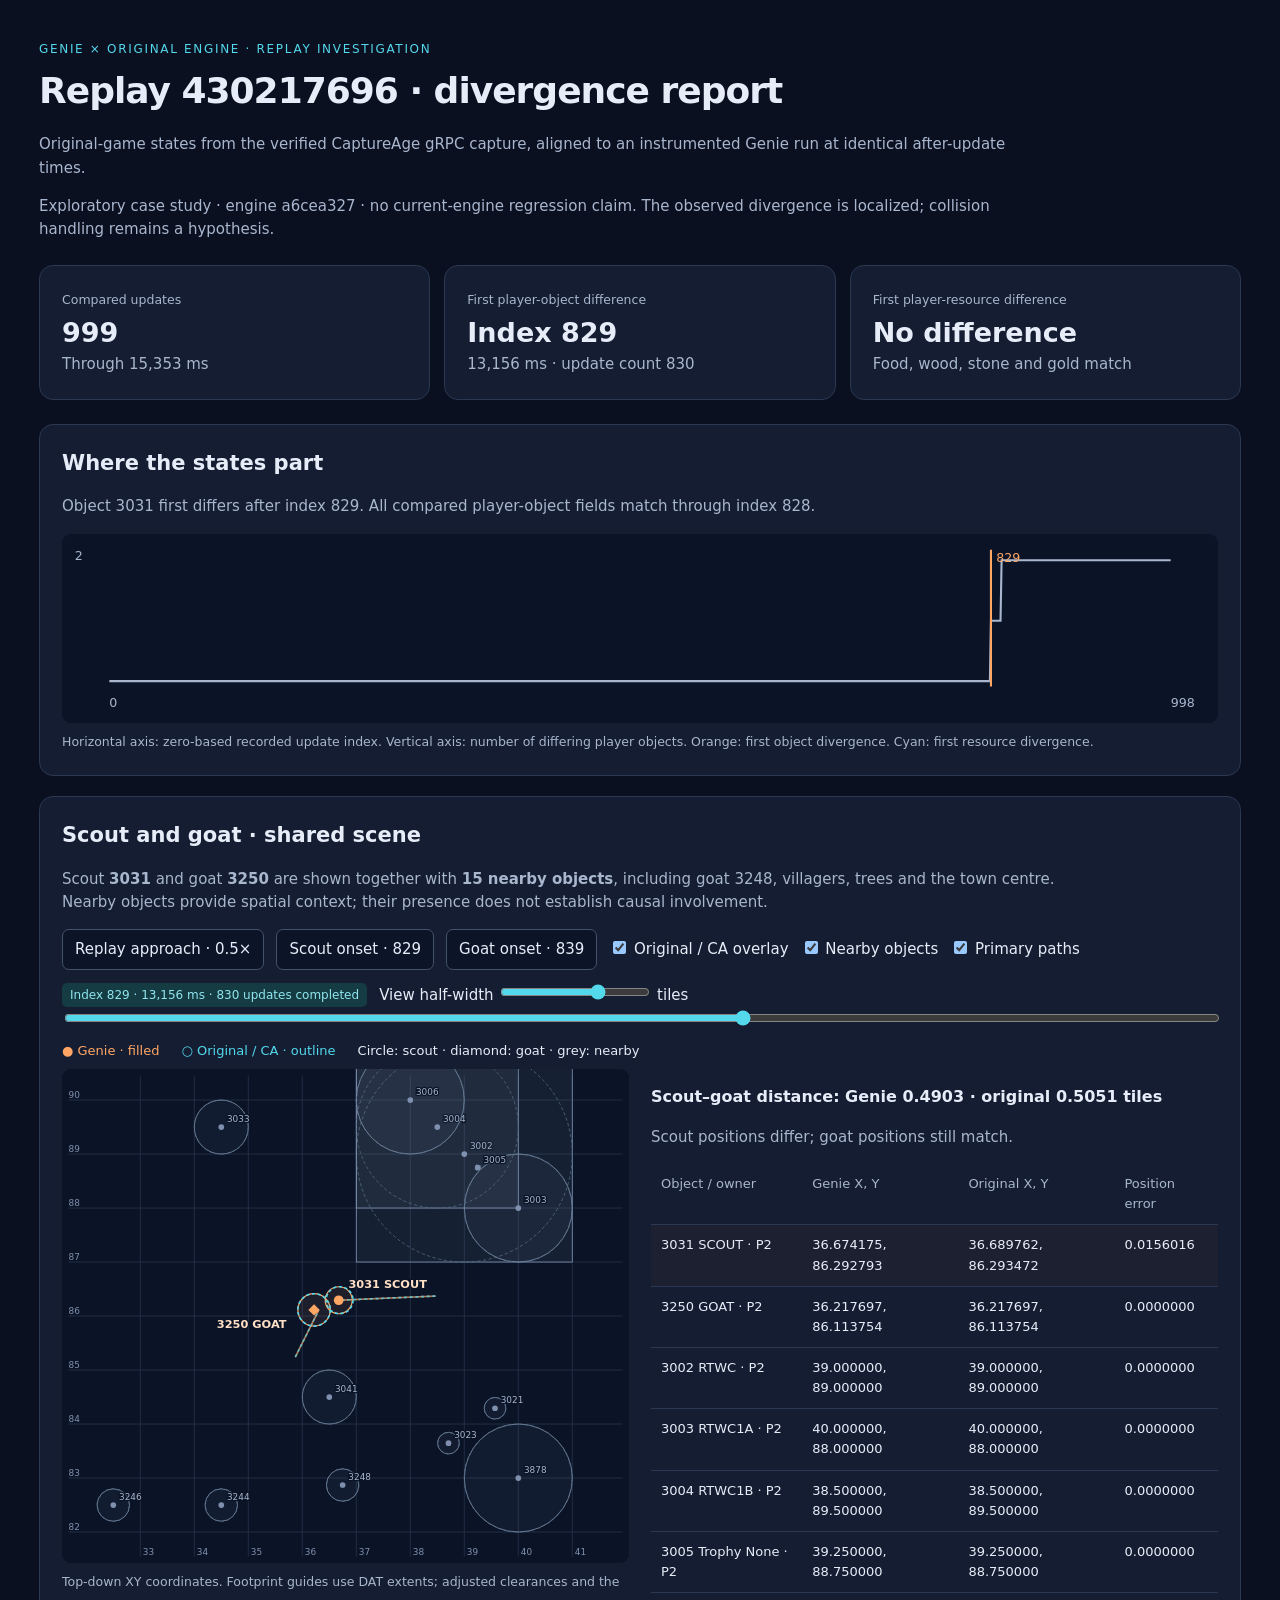
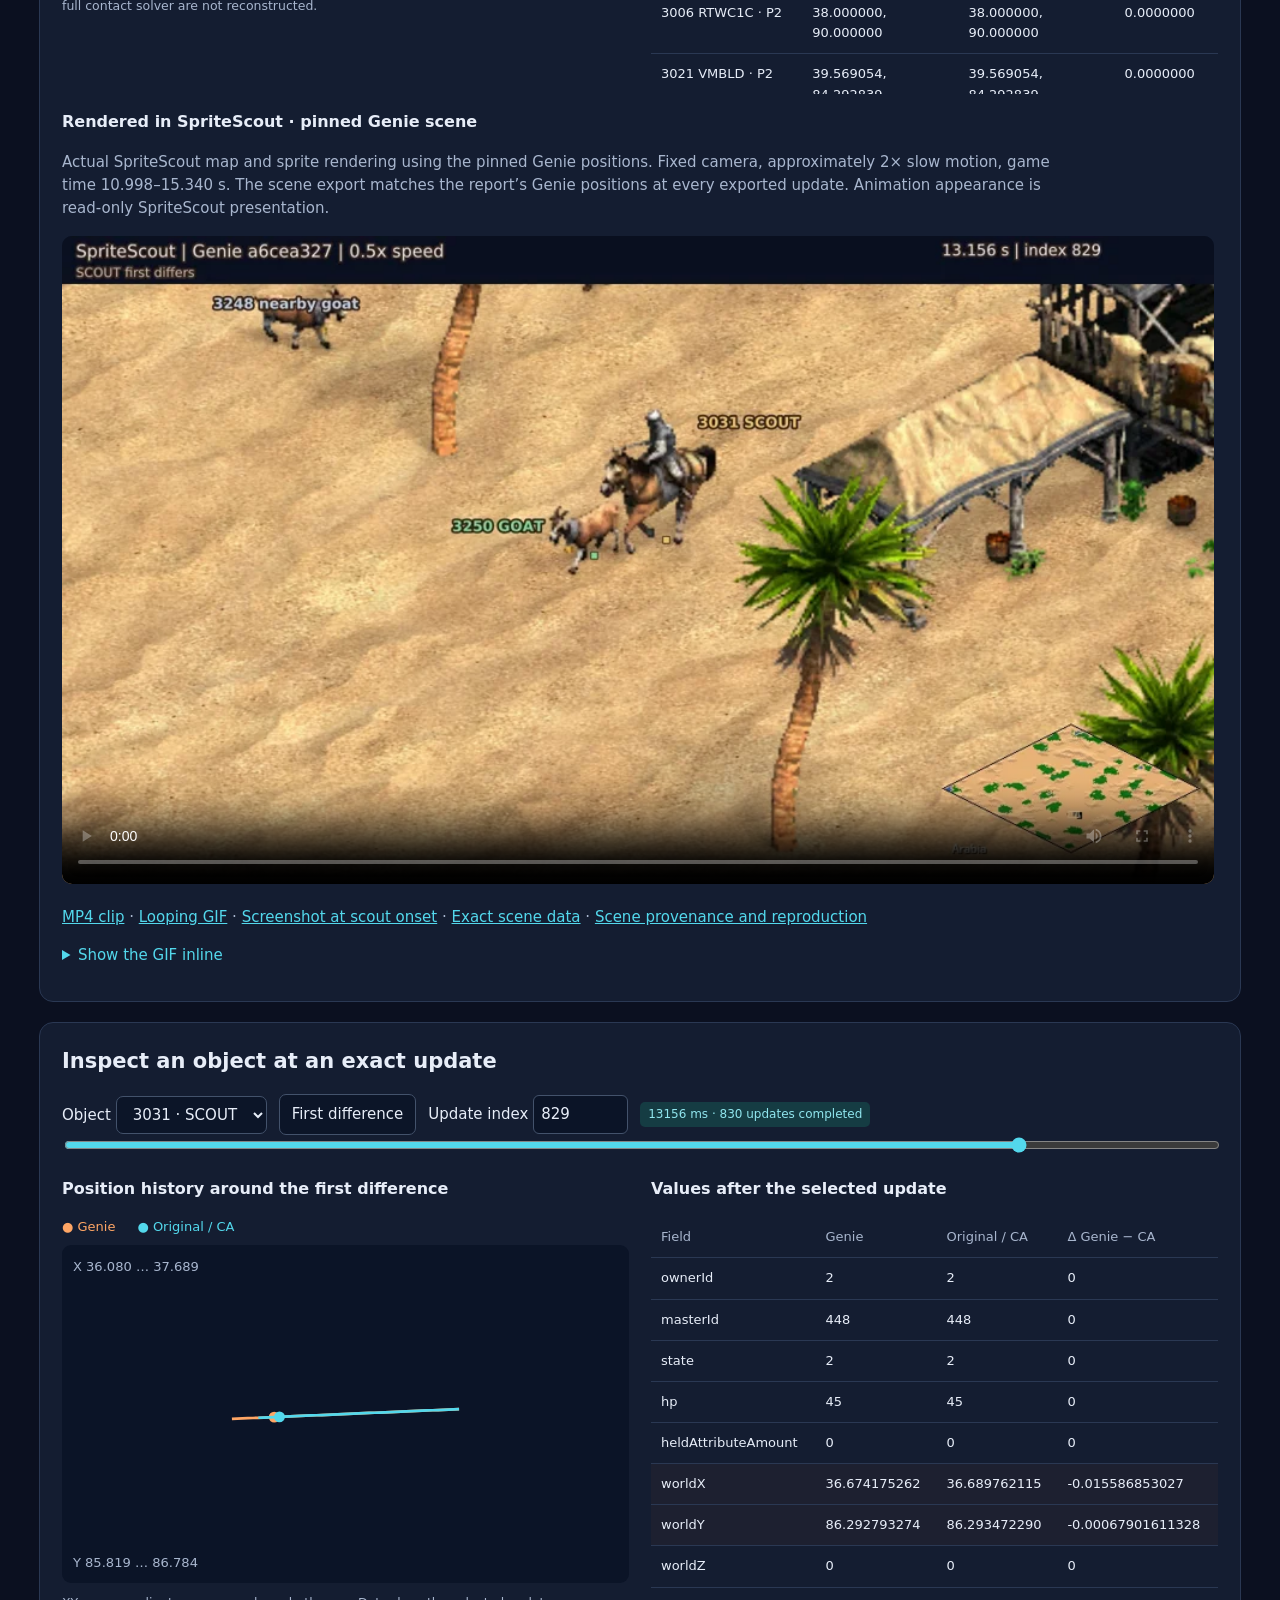
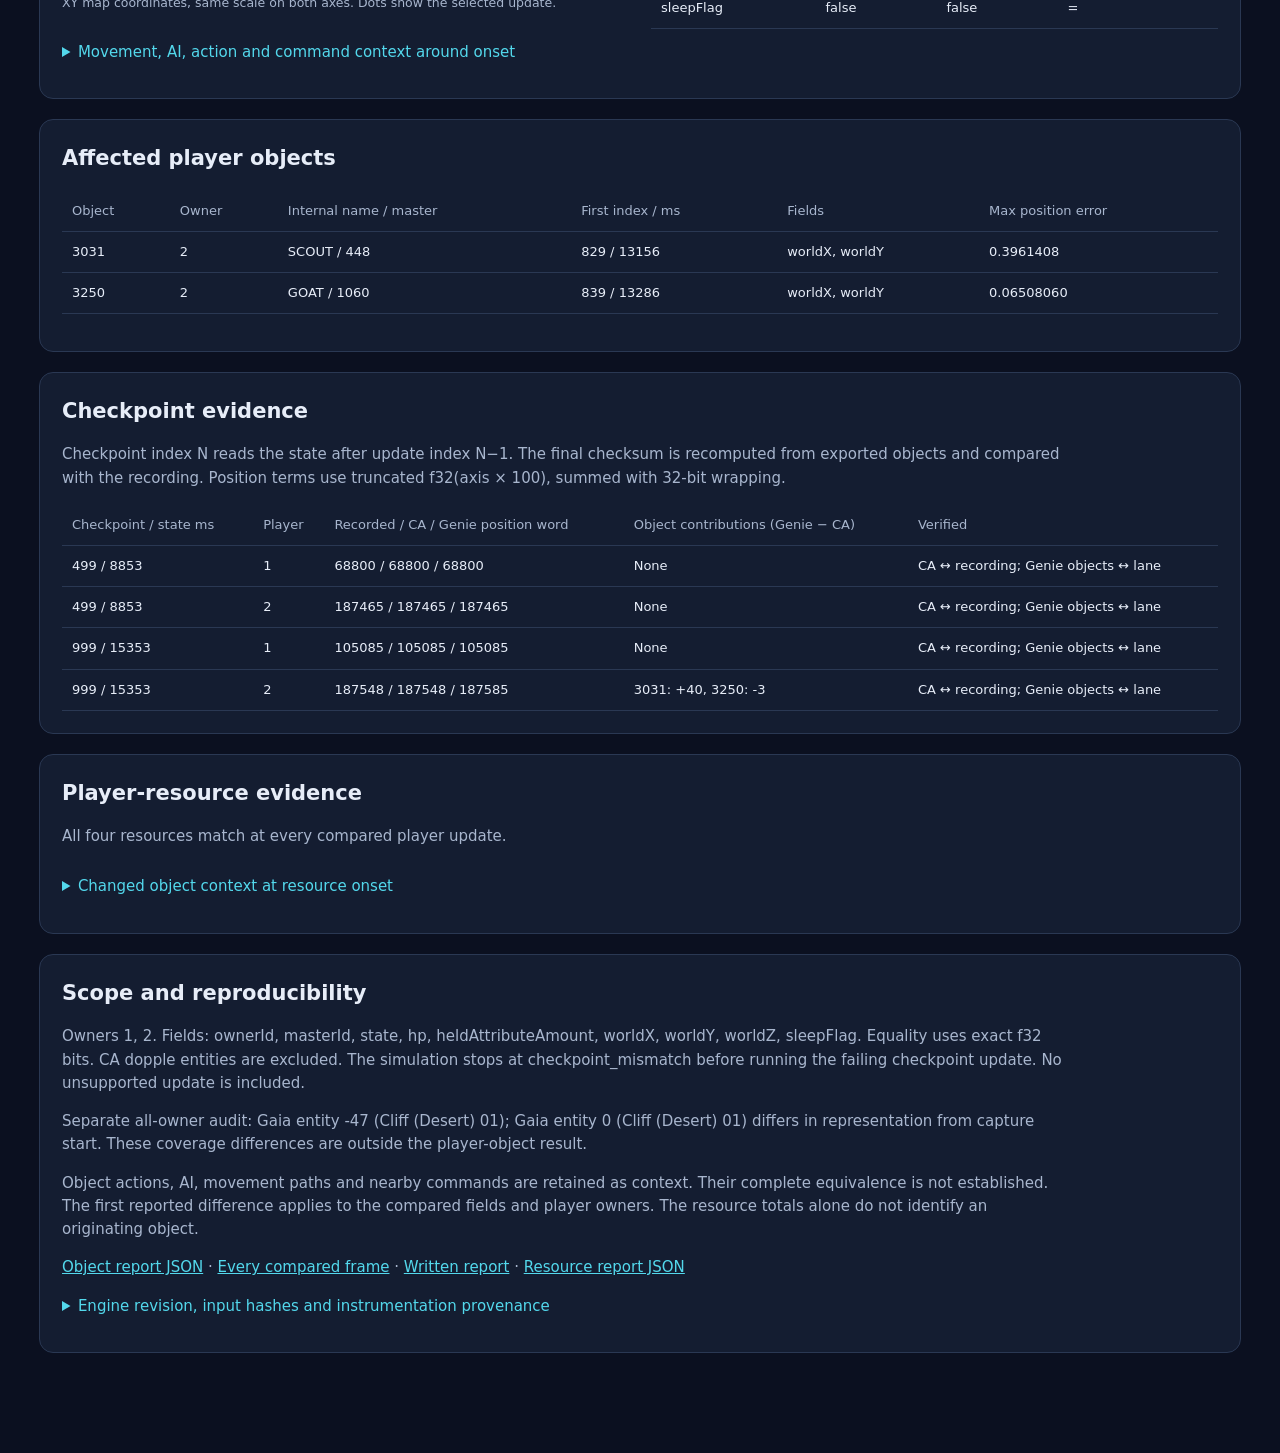
==== commit 5ab991fd: "Compact investigation delivery within the Pages size budget" ====
--- a/site/investigations/scout-goat/index.html
+++ b/site/investigations/scout-goat/index.html
@@ -12,9 +12,9 @@
 <input id="sceneTick" type="range" min="0" step="1" aria-label="Shared scene recorded update">
 <div class="legend"><span class="orange">● Genie · filled</span><span class="cyan">○ Original / CA · outline</span><span>Circle: scout · diamond: goat · grey: nearby</span></div>
 <div class="two"><div><svg id="sceneMap" viewBox="0 0 700 610" role="img" aria-label="Shared scout and goat scene with nearby units and collision extents"></svg><small>Top-down XY coordinates. Footprint guides use DAT extents; adjusted clearances and the full contact solver are not reconstructed.</small></div><div><h3 id="sceneDistance"></h3><p id="sceneObservation"></p><div class="scroll" style="max-height:530px;overflow:auto"><table><thead><tr><th>Object / owner</th><th>Genie X, Y</th><th>Original X, Y</th><th>Position error</th></tr></thead><tbody id="sceneObjects"></tbody></table></div></div></div>
-<h3>Rendered in SpriteScout · pinned Genie scene</h3><p>Actual SpriteScout map and sprite rendering using the pinned Genie positions. Fixed camera, approximately 2× slow motion, game time 11.011–15.340 s. The scene export matches the report’s Genie positions at every exported update. Animation appearance is read-only SpriteScout presentation.</p>
-<video id="sceneVideo" controls playsinline preload="metadata" poster="scene/poster.png" style="width:100%;max-width:1152px;border-radius:10px;background:#0b1427"><source src="scene/scout-goat-genie.mp4" type="video/mp4">Your browser does not support this video. Use the download links below.</video>
-<p><a href="scene/scout-goat-genie.mp4">MP4 clip</a> · <a href="scene/scout-goat-genie.gif">Looping GIF</a> · <a href="scene/poster.png">Screenshot at scout onset</a> · <a href="scene/scene.json">Exact scene data</a> · <a href="scene/README.md">Scene provenance and reproduction</a></p>
+<h3>Rendered in SpriteScout · pinned Genie scene</h3><p>Actual SpriteScout map and sprite rendering using the pinned Genie positions. Fixed camera, approximately 2× slow motion, game time 10.998–15.340 s. The scene export matches the report’s Genie positions at every exported update. Animation appearance is read-only SpriteScout presentation.</p>
+<video id="sceneVideo" controls playsinline preload="metadata" poster="scene/poster.webp" style="width:100%;max-width:1152px;border-radius:10px;background:#0b1427"><source src="scene/scout-goat-genie.mp4" type="video/mp4">Your browser does not support this video. Use the download links below.</video>
+<p><a href="scene/scout-goat-genie.mp4">MP4 clip</a> · <a href="scene/scout-goat-genie.gif">Looping GIF</a> · <a href="scene/poster.webp">Screenshot at scout onset</a> · <a href="scene/scene.json.gz">Exact scene data</a> · <a href="scene/README.md">Scene provenance and reproduction</a></p>
 <details><summary>Show the GIF inline</summary><img src="scene/scout-goat-genie.gif" loading="lazy" alt="SpriteScout rendering of the scout and goat interaction in the pinned Genie simulation" style="width:100%;max-width:864px;border-radius:8px"></details>
 </section>
 
